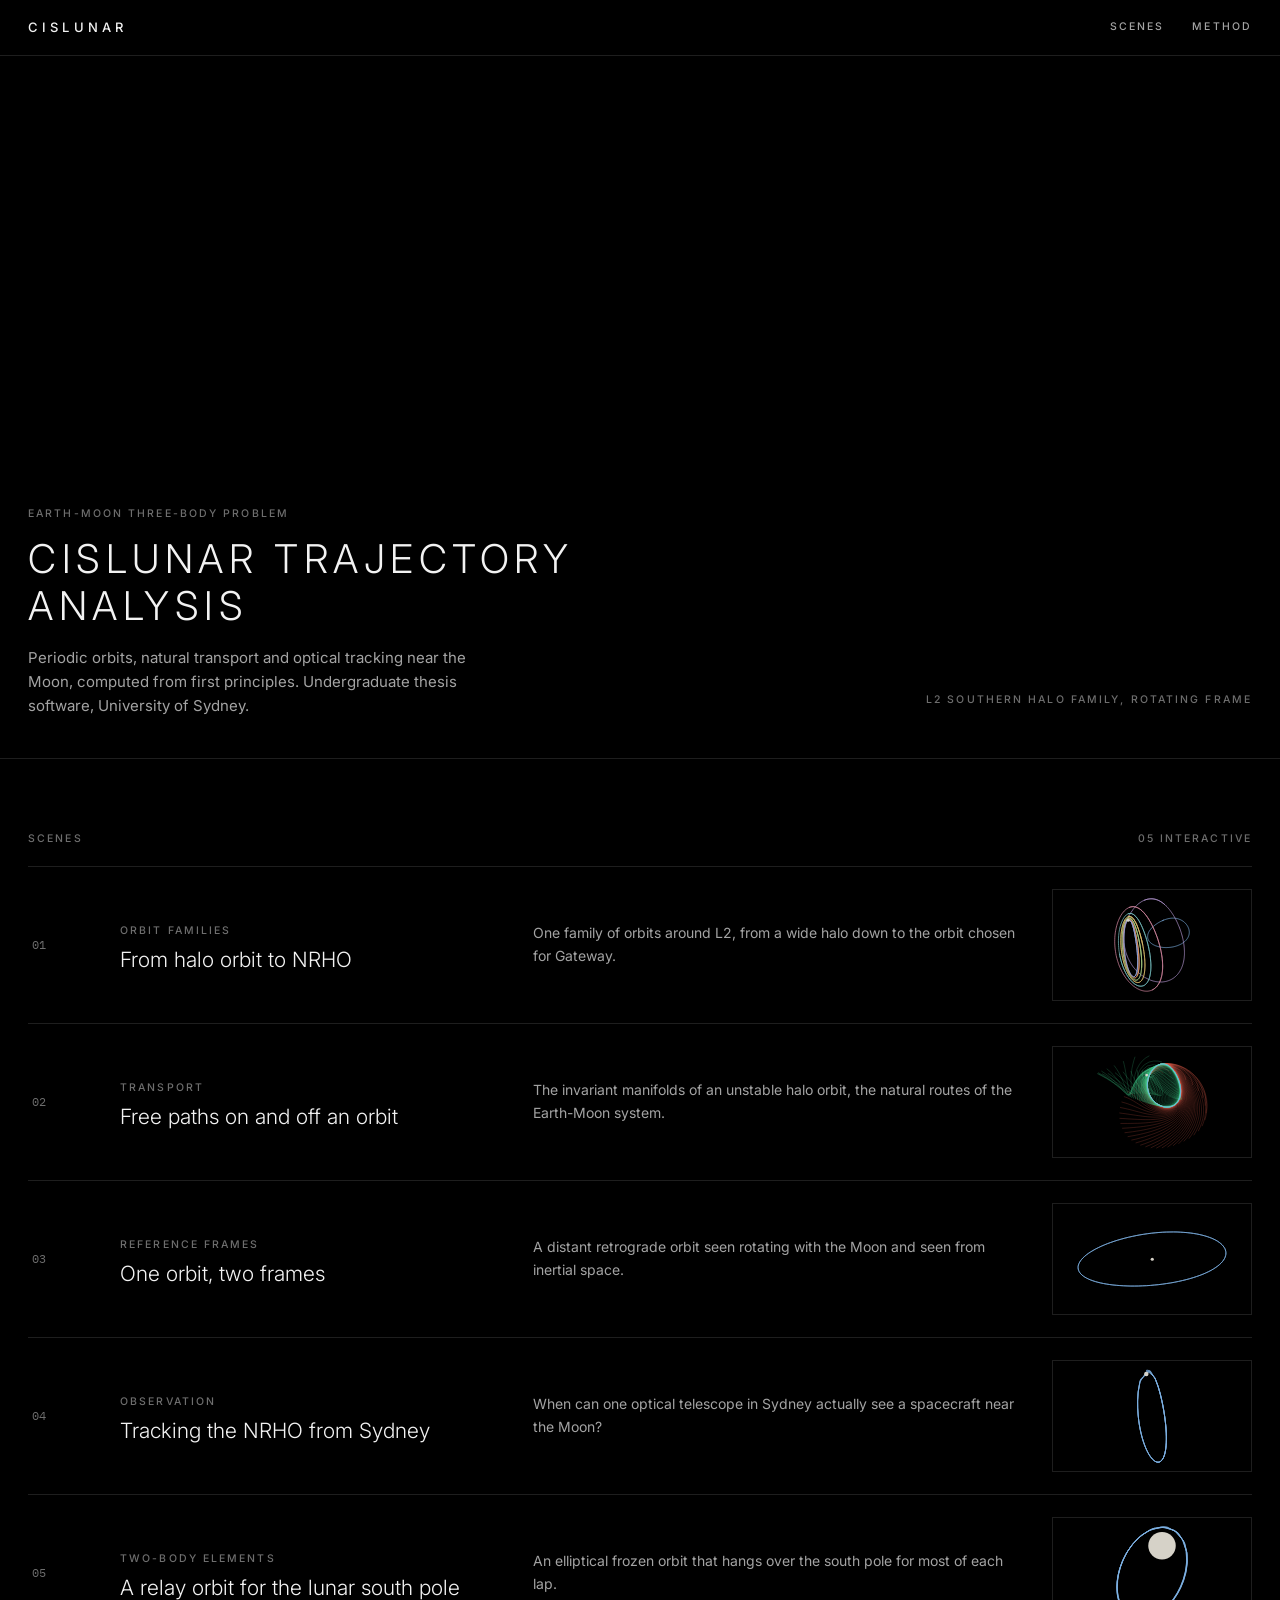
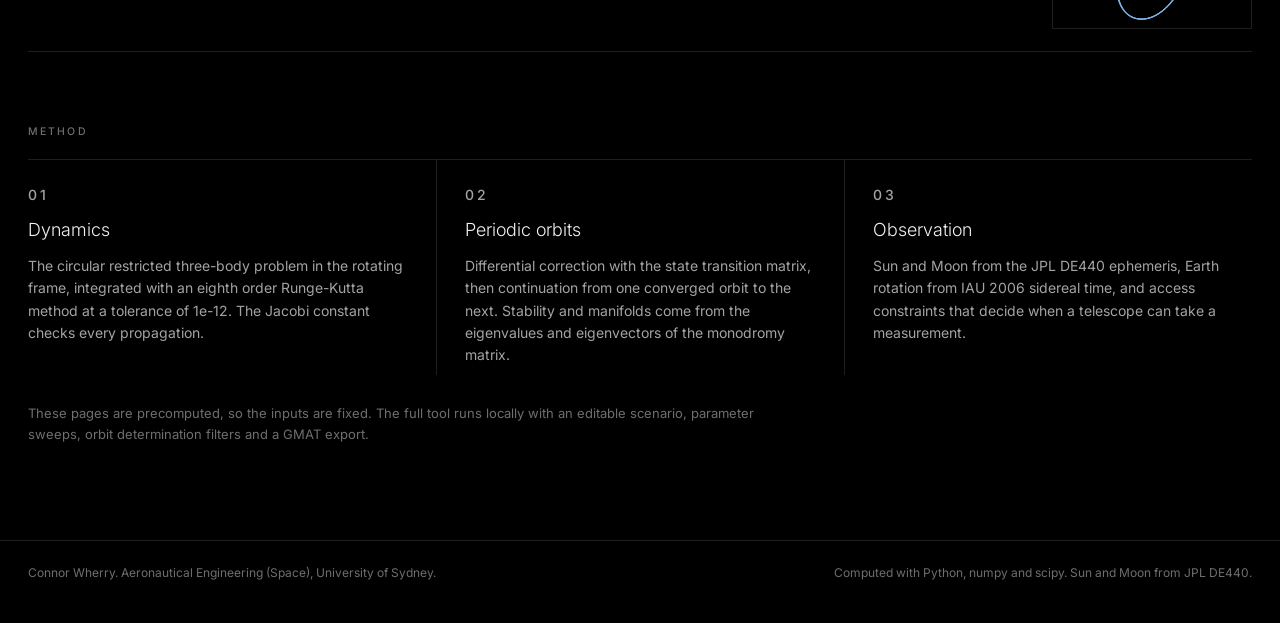
==== site/index.html @ d53a8db5 "Professional restyle of the interface and the showcase Compared with HEO, Rocket Lab and LeoLabs: tr" ====
<!DOCTYPE html>
<html lang="en">
<head>
<meta charset="utf-8">
<meta name="viewport" content="width=device-width, initial-scale=1">
<title>Cislunar | Earth-Moon trajectory analysis</title>
<meta name="description" content="Interactive scenes of halo orbits, NRHOs, manifolds and distant retrograde orbits in the Earth-Moon three-body problem.">
<link rel="stylesheet" href="assets/showcase.css">

</head>
<body>

<header class="topbar">
  <a class="brand" href="index.html">Cislunar</a>
  <nav class="nav"><a href="index.html#scenes">Scenes</a><a href="index.html#method">Method</a></nav>
</header>
<main>
  <section class="hero">
    <div id="view-3d" class="holder"><div class="plot"></div></div>
    <div class="hero-text">
      <p class="label">Earth-Moon three-body problem</p>
      <h1>Cislunar trajectory analysis</h1>
      <p>Periodic orbits, natural transport and optical tracking near the Moon, computed from first principles.
      Undergraduate thesis software, University of Sydney.</p>
    </div>
    <div class="hero-clock"><span class="label">L2 southern halo family, rotating frame</span>
      <span id="time-readout" class="readout"></span></div>
  </section>
  <section class="section" id="scenes">
    <div class="section-head"><p class="label">Scenes</p><p class="label">05 interactive</p></div>
    <div class="scene-list">
    <a class="scene-row" href="halo-to-nrho.html">
      <span class="scene-number">01</span>
      <span><span class="label">Orbit families</span>
        <span class="scene-title" style="display:block">From halo orbit to NRHO</span></span>
      <p class="scene-tagline">One family of orbits around L2, from a wide halo down to the orbit chosen for Gateway.</p>
      <span class="thumb"><svg viewBox="0 0 320 200" xmlns="http://www.w3.org/2000/svg" aria-hidden="true"><polyline points="178.6,55.9 179.7,55.4 180.7,54.9 181.8,54.5 182.8,54.1 183.9,53.8 184.9,53.4 186.0,53.1 187.0,52.8 188.1,52.5 189.1,52.3 190.1,52.0 191.1,51.8 192.1,51.7 193.1,51.5 194.1,51.4 195.1,51.3 196.0,51.2 197.0,51.2 197.9,51.1 198.8,51.1 199.8,51.2 200.7,51.2 201.6,51.3 202.4,51.4 203.3,51.5 204.2,51.7 205.0,51.8 205.9,52.0 206.7,52.2 207.5,52.4 208.3,52.7 209.1,53.0 209.9,53.3 210.6,53.6 211.4,53.9 212.1,54.2 212.9,54.6 213.6,55.0 214.3,55.4 215.0,55.8 215.6,56.2 216.3,56.7 216.9,57.1 217.6,57.6 218.2,58.1 218.8,58.6 219.3,59.1 219.9,59.7 220.5,60.2 221.0,60.8 221.5,61.3 222.0,61.9 222.5,62.5 222.9,63.1 223.4,63.7 223.8,64.3 224.2,65.0 224.6,65.6 225.0,66.3 225.3,66.9 225.6,67.6 225.9,68.2 226.2,68.9 226.5,69.6 226.7,70.3 226.9,71.0 227.1,71.6 227.3,72.3 227.4,73.0 227.5,73.7 227.6,74.4 227.7,75.2 227.8,75.9 227.8,76.6 227.8,77.3 227.7,78.0 227.7,78.7 227.6,79.4 227.5,80.1 227.4,80.8 227.2,81.5 227.0,82.2 226.8,82.9 226.6,83.6 226.3,84.3 226.0,85.0 225.7,85.7 225.4,86.3 225.0,87.0 224.6,87.7 224.2,88.3 223.8,89.0 223.3,89.6 222.8,90.2 222.3,90.9 221.7,91.5 221.2,92.1 220.6,92.7 220.0,93.3 219.3,93.8 218.6,94.4 218.0,94.9 217.2,95.5 216.5,96.0 215.7,96.5 215.0,97.0 214.2,97.5 213.4,98.0 212.5,98.4 211.7,98.9 210.8,99.3 209.9,99.7 209.0,100.1 208.0,100.5 207.1,100.9 206.1,101.3 205.1,101.6 204.2,101.9 203.2,102.2 202.1,102.5 201.1,102.8 200.1,103.0 199.0,103.3 198.0,103.5 196.9,103.7 195.8,103.9 194.7,104.0 193.7,104.2 192.6,104.3 191.5,104.4 190.4,104.5 189.3,104.6 188.2,104.6 187.1,104.7 186.0,104.7 184.9,104.7 183.8,104.6 182.7,104.6 181.6,104.5 180.5,104.5 179.5,104.4 178.4,104.2 177.3,104.1 176.3,103.9 175.3,103.8 174.2,103.6 173.2,103.4 172.2,103.1 171.2,102.9 170.3,102.6 169.3,102.3 168.4,102.0 167.4,101.7 166.5,101.4 165.7,101.0 164.8,100.6 164.0,100.2 163.1,99.8 162.3,99.4 161.6,99.0 160.8,98.5 160.1,98.0 159.4,97.5 158.7,97.0 158.1,96.5 157.5,96.0 156.9,95.4 156.4,94.9 155.8,94.3 155.3,93.7 154.9,93.1 154.5,92.5 154.1,91.9 153.7,91.2 153.4,90.6 153.1,89.9 152.8,89.2 152.6,88.6 152.4,87.9 152.3,87.2 152.2,86.5 152.1,85.7 152.1,85.0 152.1,84.3 152.1,83.5 152.2,82.8 152.3,82.0 152.4,81.3 152.6,80.5 152.8,79.7 153.1,79.0 153.4,78.2 153.7,77.4 154.1,76.6 154.5,75.8 154.9,75.1 155.4,74.3 155.9,73.5 156.5,72.7 157.1,71.9 157.7,71.2 158.3,70.4 159.0,69.6 159.7,68.8 160.5,68.1 161.2,67.3 162.0,66.6 162.9,65.9 163.7,65.1 164.6,64.4 165.5,63.7 166.4,63.0 167.3,62.3 168.3,61.7 169.3,61.0 170.2,60.4 171.3,59.7 172.3,59.1 173.3,58.6 174.3,58.0 175.4,57.4 176.4,56.9 177.5,56.4 178.5,55.9 179.6,55.4 180.6,55.0 181.7,54.6" fill="none" stroke="#7fb2e5" stroke-width="1.4" stroke-linejoin="round" opacity="0.9"/><polyline points="145.2,19.0 147.3,18.1 149.5,17.4 151.6,16.8 153.7,16.4 155.9,16.1 158.0,16.0 160.0,16.0 162.1,16.2 164.1,16.5 166.1,16.9 168.1,17.5 170.0,18.2 171.9,19.0 173.8,19.9 175.6,20.9 177.4,22.1 179.1,23.3 180.8,24.6 182.4,25.9 184.1,27.4 185.6,28.9 187.2,30.4 188.7,32.1 190.1,33.7 191.6,35.5 192.9,37.2 194.3,39.1 195.6,40.9 196.9,42.8 198.1,44.7 199.3,46.6 200.5,48.6 201.6,50.6 202.7,52.6 203.8,54.6 204.8,56.7 205.8,58.7 206.7,60.8 207.6,62.9 208.5,65.0 209.4,67.0 210.2,69.1 211.0,71.2 211.7,73.3 212.4,75.4 213.1,77.5 213.7,79.6 214.3,81.7 214.9,83.7 215.4,85.8 215.9,87.9 216.4,89.9 216.8,91.9 217.2,94.0 217.5,96.0 217.8,98.0 218.1,100.0 218.3,101.9 218.5,103.9 218.7,105.8 218.8,107.7 218.9,109.6 219.0,111.5 219.0,113.4 219.0,115.2 219.0,117.0 218.9,118.8 218.7,120.6 218.6,122.4 218.4,124.1 218.2,125.8 217.9,127.4 217.6,129.1 217.3,130.7 216.9,132.3 216.5,133.9 216.1,135.4 215.6,136.9 215.1,138.4 214.5,139.8 214.0,141.2 213.4,142.6 212.7,143.9 212.0,145.3 211.3,146.5 210.6,147.8 209.8,149.0 209.0,150.2 208.2,151.3 207.4,152.4 206.5,153.5 205.5,154.5 204.6,155.5 203.6,156.5 202.6,157.4 201.6,158.3 200.5,159.1 199.5,159.9 198.3,160.7 197.2,161.4 196.1,162.1 194.9,162.7 193.7,163.3 192.4,163.9 191.2,164.4 189.9,164.9 188.6,165.3 187.3,165.7 186.0,166.1 184.7,166.4 183.3,166.6 181.9,166.9 180.5,167.0 179.1,167.2 177.7,167.3 176.3,167.3 174.9,167.3 173.4,167.3 171.9,167.2 170.5,167.0 169.0,166.9 167.5,166.6 166.0,166.4 164.5,166.0 163.0,165.7 161.5,165.3 160.0,164.8 158.5,164.3 157.0,163.8 155.5,163.2 154.0,162.5 152.5,161.8 151.0,161.1 149.5,160.3 148.0,159.5 146.5,158.6 145.0,157.7 143.6,156.7 142.1,155.7 140.7,154.7 139.3,153.6 137.9,152.4 136.5,151.2 135.1,150.0 133.8,148.7 132.4,147.4 131.1,146.0 129.8,144.6 128.6,143.1 127.3,141.6 126.1,140.1 124.9,138.5 123.8,136.8 122.7,135.1 121.6,133.4 120.5,131.6 119.5,129.8 118.5,128.0 117.6,126.1 116.6,124.2 115.8,122.2 115.0,120.2 114.2,118.1 113.4,116.0 112.8,113.9 112.1,111.7 111.5,109.5 111.0,107.3 110.5,105.0 110.1,102.7 109.7,100.4 109.4,98.0 109.2,95.6 109.0,93.2 108.8,90.8 108.8,88.3 108.8,85.8 108.9,83.3 109.0,80.8 109.2,78.2 109.5,75.7 109.9,73.1 110.4,70.5 110.9,67.9 111.5,65.3 112.2,62.7 112.9,60.2 113.8,57.6 114.7,55.0 115.8,52.5 116.9,50.0 118.1,47.5 119.3,45.1 120.7,42.7 122.1,40.3 123.7,38.1 125.2,35.8 126.9,33.7 128.7,31.7 130.5,29.7 132.3,27.9 134.3,26.1 136.2,24.5 138.3,23.0 140.3,21.6 142.4,20.4 144.5,19.3 146.7,18.4 148.8,17.6 150.9,17.0 153.1,16.5 155.2,16.2 157.3,16.0 159.4,16.0 161.5,16.1 163.5,16.4 165.5,16.8 167.5,17.3 169.4,18.0 171.3,18.7 173.2,19.6 175.0,20.6 176.8,21.7 178.6,22.9 180.3,24.1 181.9,25.5 183.6,26.9" fill="none" stroke="#b79ad6" stroke-width="1.4" stroke-linejoin="round" opacity="0.9"/><polyline points="118.0,31.9 122.0,30.6 126.0,30.2 129.8,30.8 133.4,32.0 136.8,33.9 139.9,36.1 142.7,38.6 145.3,41.4 147.8,44.3 150.1,47.2 152.2,50.3 154.2,53.4 156.1,56.6 157.9,59.7 159.5,62.8 161.1,66.0 162.6,69.1 164.0,72.2 165.3,75.3 166.5,78.4 167.7,81.4 168.8,84.4 169.9,87.3 170.9,90.3 171.8,93.2 172.6,96.0 173.4,98.8 174.2,101.6 174.9,104.4 175.5,107.1 176.1,109.7 176.6,112.4 177.1,114.9 177.5,117.5 177.9,120.0 178.3,122.4 178.6,124.8 178.8,127.2 179.0,129.5 179.2,131.8 179.3,134.0 179.3,136.2 179.4,138.4 179.3,140.5 179.3,142.5 179.2,144.6 179.0,146.5 178.9,148.4 178.6,150.3 178.4,152.1 178.1,153.9 177.7,155.6 177.4,157.3 176.9,158.9 176.5,160.5 176.0,162.1 175.5,163.6 174.9,165.0 174.3,166.4 173.7,167.7 173.1,169.0 172.4,170.2 171.6,171.4 170.9,172.6 170.1,173.6 169.3,174.7 168.5,175.7 167.6,176.6 166.7,177.5 165.8,178.3 164.8,179.0 163.8,179.8 162.8,180.4 161.8,181.0 160.7,181.6 159.7,182.1 158.6,182.5 157.4,182.9 156.3,183.2 155.1,183.5 153.9,183.7 152.7,183.9 151.5,184.0 150.3,184.0 149.0,184.0 147.8,183.9 146.5,183.8 145.2,183.6 143.9,183.3 142.5,183.0 141.2,182.6 139.9,182.2 138.5,181.7 137.2,181.2 135.8,180.5 134.4,179.9 133.0,179.1 131.7,178.3 130.3,177.4 128.9,176.5 127.5,175.5 126.1,174.5 124.7,173.3 123.4,172.1 122.0,170.9 120.6,169.5 119.3,168.1 117.9,166.7 116.6,165.1 115.2,163.5 113.9,161.9 112.6,160.1 111.3,158.3 110.1,156.4 108.8,154.4 107.6,152.4 106.4,150.3 105.2,148.1 104.1,145.8 103.0,143.5 101.9,141.1 100.8,138.5 99.8,136.0 98.9,133.3 98.0,130.5 97.1,127.7 96.3,124.8 95.5,121.8 94.8,118.7 94.2,115.5 93.7,112.2 93.2,108.8 92.8,105.3 92.5,101.7 92.3,98.0 92.2,94.2 92.3,90.3 92.4,86.3 92.7,82.2 93.2,77.9 93.9,73.6 94.8,69.2 95.9,64.7 97.3,60.1 99.0,55.5 101.0,50.9 103.4,46.4 106.2,42.1 109.5,38.2 113.1,34.9 117.0,32.4 121.0,30.8 125.0,30.2 128.9,30.6 132.6,31.7 136.0,33.4 139.1,35.5 142.0,38.0 144.7,40.7 147.2,43.5 149.5,46.5 151.7,49.5 153.7,52.6 155.6,55.8 157.4,58.9 159.1,62.1 160.7,65.2 162.2,68.3 163.6,71.5 165.0,74.5 166.2,77.6 167.4,80.6 168.6,83.6 169.6,86.6 170.6,89.6 171.5,92.5 172.4,95.3 173.2,98.2 174.0,100.9 174.7,103.7 175.4,106.4 175.9,109.1 176.5,111.7 177.0,114.3 177.4,116.9 177.8,119.4 178.2,121.8 178.5,124.2 178.7,126.6 179.0,129.0 179.1,131.3 179.2,133.5 179.3,135.7 179.4,137.9 179.4,140.0 179.3,142.0 179.2,144.1 179.1,146.0 178.9,148.0 178.7,149.8 178.4,151.7 178.1,153.5 177.8,155.2 177.5,156.9 177.0,158.5 176.6,160.1 176.1,161.7 175.6,163.2 175.1,164.6 174.5,166.0 173.9,167.4 173.2,168.7 172.5,169.9 171.8,171.1 171.1,172.3 170.3,173.4 169.5,174.4 168.7,175.4 167.8,176.4 166.9,177.2 166.0,178.1 165.0,178.9 164.1,179.6 163.1,180.3 162.0,180.9 161.0,181.4 159.9,181.9" fill="none" stroke="#de8fa8" stroke-width="1.4" stroke-linejoin="round" opacity="0.9"/><polyline points="116.2,43.2 121.9,42.5 126.7,44.7 130.6,48.2 133.7,52.1 136.4,56.1 138.6,60.2 140.6,64.2 142.4,68.2 144.0,72.0 145.5,75.8 146.8,79.4 148.0,83.0 149.1,86.5 150.1,89.9 151.1,93.2 152.0,96.4 152.7,99.6 153.5,102.7 154.1,105.7 154.7,108.6 155.3,111.4 155.8,114.2 156.2,116.9 156.6,119.6 156.9,122.2 157.2,124.7 157.4,127.1 157.6,129.5 157.8,131.8 157.9,134.1 158.0,136.3 158.0,138.4 158.0,140.5 157.9,142.5 157.8,144.4 157.7,146.3 157.5,148.1 157.3,149.9 157.1,151.6 156.8,153.3 156.5,154.9 156.2,156.4 155.8,157.9 155.4,159.3 155.0,160.6 154.5,161.9 154.0,163.1 153.5,164.3 153.0,165.4 152.4,166.5 151.8,167.4 151.2,168.4 150.5,169.2 149.8,170.1 149.1,170.8 148.4,171.5 147.7,172.1 146.9,172.7 146.1,173.2 145.3,173.6 144.5,174.0 143.6,174.3 142.7,174.5 141.8,174.7 140.9,174.8 140.0,174.9 139.1,174.9 138.1,174.8 137.2,174.7 136.2,174.5 135.2,174.2 134.2,173.9 133.1,173.5 132.1,173.0 131.1,172.5 130.0,171.8 129.0,171.2 127.9,170.4 126.8,169.6 125.8,168.7 124.7,167.7 123.6,166.7 122.5,165.6 121.5,164.4 120.4,163.1 119.3,161.8 118.2,160.3 117.1,158.8 116.1,157.2 115.0,155.6 114.0,153.8 112.9,152.0 111.9,150.0 110.9,148.0 109.9,145.9 108.9,143.7 108.0,141.4 107.0,139.0 106.1,136.5 105.3,133.9 104.4,131.2 103.6,128.3 102.9,125.4 102.1,122.3 101.5,119.1 100.9,115.7 100.3,112.2 99.8,108.6 99.5,104.8 99.2,100.8 99.0,96.6 99.0,92.2 99.1,87.6 99.4,82.7 100.0,77.5 100.9,72.0 102.2,66.1 104.1,59.9 106.9,53.5 110.9,47.4 116.4,43.1 122.1,42.6 126.9,44.8 130.7,48.3 133.8,52.2 136.5,56.3 138.7,60.4 140.7,64.4 142.5,68.3 144.1,72.2 145.5,75.9 146.8,79.6 148.1,83.1 149.2,86.6 150.2,90.0 151.1,93.3 152.0,96.6 152.8,99.7 153.5,102.8 154.2,105.8 154.7,108.7 155.3,111.5 155.8,114.3 156.2,117.0 156.6,119.7 156.9,122.2 157.2,124.8 157.4,127.2 157.6,129.6 157.8,131.9 157.9,134.2 158.0,136.4 158.0,138.5 158.0,140.6 157.9,142.6 157.8,144.5 157.7,146.4 157.5,148.2 157.3,150.0 157.1,151.7 156.8,153.3 156.5,154.9 156.2,156.4 155.8,157.9 155.4,159.3 155.0,160.7 154.5,162.0 154.0,163.2 153.5,164.3 153.0,165.5 152.4,166.5 151.8,167.5 151.2,168.4 150.5,169.3 149.8,170.1 149.1,170.8 148.4,171.5 147.6,172.1 146.9,172.7 146.1,173.2 145.3,173.6 144.4,174.0 143.6,174.3 142.7,174.5 141.8,174.7 140.9,174.9 140.0,174.9 139.0,174.9 138.1,174.8 137.1,174.7 136.1,174.5 135.1,174.2 134.1,173.9 133.1,173.5 132.1,173.0 131.0,172.4 130.0,171.8 128.9,171.1 127.9,170.4 126.8,169.6 125.7,168.7 124.7,167.7 123.6,166.6 122.5,165.5 121.4,164.3 120.3,163.1 119.3,161.7 118.2,160.3 117.1,158.8 116.0,157.2 115.0,155.5 113.9,153.7 112.9,151.9 111.9,150.0 110.9,148.0 109.9,145.8 108.9,143.6 107.9,141.3 107.0,138.9 106.1,136.4 105.2,133.8 104.4,131.1 103.6,128.2 102.8,125.3 102.1,122.2 101.4,119.0 100.8,115.6" fill="none" stroke="#7cc7c9" stroke-width="1.4" stroke-linejoin="round" opacity="0.9"/><polyline points="116.2,47.9 122.9,49.0 127.2,53.7 130.2,58.7 132.5,63.6 134.3,68.3 135.9,72.7 137.3,77.0 138.5,81.0 139.6,84.9 140.6,88.7 141.5,92.3 142.3,95.8 143.0,99.2 143.6,102.4 144.2,105.5 144.7,108.6 145.2,111.5 145.6,114.4 145.9,117.1 146.2,119.8 146.5,122.4 146.7,124.9 146.9,127.3 147.0,129.7 147.1,132.0 147.2,134.2 147.2,136.3 147.2,138.3 147.1,140.3 147.1,142.2 146.9,144.0 146.8,145.8 146.6,147.5 146.4,149.1 146.2,150.7 145.9,152.2 145.6,153.6 145.3,155.0 144.9,156.3 144.6,157.5 144.2,158.7 143.7,159.8 143.3,160.8 142.8,161.7 142.3,162.6 141.8,163.5 141.3,164.2 140.7,164.9 140.1,165.6 139.5,166.1 138.9,166.6 138.3,167.1 137.6,167.4 136.9,167.7 136.2,168.0 135.5,168.1 134.8,168.2 134.1,168.3 133.3,168.2 132.6,168.1 131.8,167.9 131.0,167.7 130.2,167.4 129.4,167.0 128.6,166.5 127.7,166.0 126.9,165.4 126.1,164.7 125.2,163.9 124.4,163.1 123.5,162.2 122.6,161.2 121.8,160.1 120.9,159.0 120.0,157.7 119.1,156.4 118.3,155.0 117.4,153.5 116.5,152.0 115.7,150.3 114.8,148.5 114.0,146.7 113.1,144.7 112.3,142.7 111.5,140.5 110.7,138.3 109.9,135.9 109.1,133.4 108.4,130.9 107.7,128.1 107.0,125.3 106.3,122.3 105.7,119.1 105.2,115.8 104.7,112.4 104.2,108.7 103.8,104.9 103.5,100.8 103.3,96.5 103.3,91.8 103.4,86.9 103.7,81.5 104.3,75.7 105.4,69.3 107.2,62.0 110.6,53.9 117.0,47.6 123.5,49.5 127.6,54.3 130.4,59.3 132.7,64.1 134.5,68.8 136.1,73.2 137.5,77.4 138.7,81.5 139.7,85.4 140.7,89.1 141.6,92.7 142.3,96.2 143.1,99.5 143.7,102.8 144.3,105.9 144.8,108.9 145.2,111.8 145.6,114.7 146.0,117.4 146.3,120.1 146.5,122.7 146.7,125.2 146.9,127.6 147.0,129.9 147.1,132.2 147.2,134.4 147.2,136.5 147.2,138.5 147.1,140.5 147.0,142.4 146.9,144.2 146.8,146.0 146.6,147.7 146.4,149.3 146.1,150.9 145.9,152.3 145.6,153.8 145.2,155.1 144.9,156.4 144.5,157.6 144.1,158.8 143.7,159.9 143.2,160.9 142.8,161.8 142.3,162.7 141.7,163.6 141.2,164.3 140.6,165.0 140.1,165.6 139.4,166.2 138.8,166.7 138.2,167.1 137.5,167.5 136.9,167.8 136.2,168.0 135.5,168.2 134.7,168.2 134.0,168.3 133.2,168.2 132.5,168.1 131.7,167.9 130.9,167.7 130.1,167.3 129.3,166.9 128.5,166.5 127.7,165.9 126.8,165.3 126.0,164.6 125.1,163.8 124.3,163.0 123.4,162.1 122.5,161.1 121.7,160.0 120.8,158.8 119.9,157.6 119.0,156.3 118.2,154.9 117.3,153.4 116.4,151.8 115.6,150.1 114.7,148.3 113.9,146.5 113.0,144.5 112.2,142.5 111.4,140.3 110.6,138.0 109.8,135.7 109.1,133.2 108.3,130.6 107.6,127.8 106.9,125.0 106.3,121.9 105.7,118.8 105.1,115.5 104.6,112.0 104.2,108.3 103.8,104.4 103.5,100.3 103.3,96.0 103.3,91.3 103.4,86.3 103.7,80.9 104.4,75.1 105.5,68.5 107.5,61.2 111.1,53.0 117.9,47.4 124.0,49.9 127.9,54.8 130.7,59.8 132.9,64.7 134.7,69.3 136.2,73.7 137.6,77.9 138.8,81.9 139.8,85.8 140.8,89.5 141.7,93.1 142.4,96.5 143.1,99.9" fill="none" stroke="#e3c16f" stroke-width="1.4" stroke-linejoin="round" opacity="0.9"/><polyline points="116.3,50.1 123.2,53.1 126.7,59.0 129.0,64.5 130.8,69.6 132.3,74.4 133.5,78.9 134.6,83.2 135.5,87.2 136.3,91.0 137.1,94.7 137.7,98.2 138.3,101.6 138.8,104.8 139.3,107.9 139.7,111.0 140.0,113.8 140.3,116.6 140.6,119.3 140.8,121.9 141.0,124.4 141.1,126.8 141.2,129.1 141.3,131.4 141.3,133.5 141.3,135.6 141.2,137.6 141.2,139.5 141.1,141.3 141.0,143.1 140.8,144.8 140.6,146.4 140.4,147.9 140.2,149.4 139.9,150.8 139.7,152.1 139.4,153.4 139.0,154.5 138.7,155.7 138.3,156.7 137.9,157.7 137.5,158.6 137.1,159.4 136.6,160.2 136.2,160.9 135.7,161.5 135.2,162.0 134.6,162.5 134.1,162.9 133.6,163.3 133.0,163.5 132.4,163.8 131.8,163.9 131.2,163.9 130.6,163.9 129.9,163.9 129.3,163.7 128.6,163.5 128.0,163.2 127.3,162.8 126.6,162.4 125.9,161.8 125.2,161.2 124.5,160.6 123.7,159.8 123.0,159.0 122.3,158.1 121.6,157.1 120.8,156.0 120.1,154.8 119.3,153.6 118.6,152.3 117.8,150.9 117.1,149.3 116.4,147.7 115.6,146.0 114.9,144.3 114.2,142.4 113.5,140.4 112.8,138.3 112.1,136.0 111.4,133.7 110.7,131.3 110.1,128.7 109.5,126.0 108.9,123.1 108.3,120.1 107.8,117.0 107.3,113.6 106.8,110.1 106.4,106.4 106.1,102.4 105.9,98.2 105.7,93.6 105.7,88.7 105.9,83.4 106.4,77.5 107.2,70.8 108.9,63.0 112.7,53.6 120.8,50.7 125.4,56.4 128.1,62.1 130.1,67.4 131.7,72.3 133.0,76.9 134.1,81.3 135.1,85.4 136.0,89.3 136.8,93.1 137.4,96.7 138.0,100.1 138.6,103.4 139.1,106.6 139.5,109.6 139.9,112.6 140.2,115.4 140.5,118.1 140.7,120.8 140.9,123.3 141.0,125.7 141.2,128.1 141.2,130.4 141.3,132.6 141.3,134.7 141.3,136.7 141.2,138.6 141.1,140.5 141.0,142.3 140.9,144.0 140.7,145.7 140.5,147.2 140.3,148.7 140.1,150.2 139.8,151.5 139.5,152.8 139.2,154.0 138.8,155.2 138.5,156.2 138.1,157.2 137.7,158.2 137.3,159.0 136.8,159.8 136.4,160.6 135.9,161.2 135.4,161.8 134.9,162.3 134.4,162.8 133.8,163.1 133.2,163.4 132.7,163.7 132.1,163.8 131.5,163.9 130.8,164.0 130.2,163.9 129.6,163.8 128.9,163.6 128.3,163.3 127.6,163.0 126.9,162.6 126.2,162.1 125.5,161.5 124.8,160.9 124.1,160.2 123.3,159.4 122.6,158.5 121.9,157.5 121.1,156.5 120.4,155.4 119.7,154.2 118.9,152.9 118.2,151.5 117.4,150.0 116.7,148.5 116.0,146.8 115.2,145.1 114.5,143.2 113.8,141.3 113.1,139.2 112.4,137.1 111.7,134.8 111.0,132.4 110.4,129.9 109.7,127.2 109.1,124.4 108.5,121.5 108.0,118.4 107.5,115.1 107.0,111.7 106.6,108.1 106.2,104.2 106.0,100.1 105.8,95.7 105.7,91.0 105.8,85.9 106.1,80.2 106.8,73.9 108.0,66.7 110.5,58.0 117.2,49.8 123.7,53.7 127.0,59.6 129.3,65.1 131.0,70.2 132.4,74.9 133.6,79.4 134.7,83.6 135.6,87.6 136.4,91.4 137.1,95.1 137.8,98.6 138.4,101.9 138.9,105.2 139.3,108.3 139.7,111.3 140.0,114.1 140.3,116.9 140.6,119.6 140.8,122.2 141.0,124.7 141.1,127.1 141.2,129.4 141.3,131.6 141.3,133.7 141.3,135.8 141.2,137.8 141.2,139.7 141.1,141.5" fill="none" stroke="#a9cf85" stroke-width="1.4" stroke-linejoin="round" opacity="0.9"/><polyline points="116.4,51.6 123.0,56.6 125.8,63.1 127.6,68.9 129.0,74.1 130.1,78.9 131.1,83.4 131.9,87.6 132.6,91.5 133.2,95.3 133.8,98.9 134.3,102.3 134.7,105.5 135.0,108.7 135.4,111.6 135.6,114.5 135.9,117.3 136.0,119.9 136.2,122.4 136.3,124.9 136.4,127.2 136.4,129.4 136.5,131.6 136.5,133.6 136.4,135.6 136.4,137.5 136.3,139.3 136.2,141.0 136.0,142.7 135.9,144.3 135.7,145.8 135.5,147.2 135.2,148.5 135.0,149.8 134.7,150.9 134.4,152.1 134.1,153.1 133.8,154.0 133.4,154.9 133.1,155.8 132.7,156.5 132.3,157.2 131.9,157.8 131.5,158.3 131.0,158.7 130.6,159.1 130.1,159.4 129.6,159.7 129.1,159.8 128.6,159.9 128.1,159.9 127.5,159.8 127.0,159.7 126.5,159.5 125.9,159.2 125.3,158.8 124.7,158.4 124.2,157.9 123.6,157.3 123.0,156.6 122.4,155.9 121.8,155.0 121.1,154.1 120.5,153.1 119.9,152.0 119.3,150.8 118.6,149.5 118.0,148.2 117.4,146.7 116.8,145.2 116.1,143.6 115.5,141.8 114.9,140.0 114.3,138.0 113.7,136.0 113.1,133.8 112.5,131.5 111.9,129.1 111.4,126.5 110.8,123.8 110.3,121.0 109.8,118.0 109.4,114.8 109.0,111.4 108.6,107.9 108.2,104.0 108.0,100.0 107.8,95.6 107.7,90.9 107.8,85.7 108.0,80.0 108.6,73.4 109.9,65.6 113.1,55.3 121.5,54.1 124.9,60.8 127.0,66.9 128.5,72.3 129.7,77.2 130.8,81.8 131.6,86.1 132.4,90.1 133.0,94.0 133.6,97.6 134.1,101.1 134.5,104.4 134.9,107.5 135.2,110.6 135.5,113.5 135.8,116.3 136.0,118.9 136.1,121.5 136.3,124.0 136.4,126.4 136.4,128.6 136.5,130.8 136.5,132.9 136.4,134.9 136.4,136.8 136.3,138.7 136.2,140.4 136.1,142.1 135.9,143.7 135.7,145.2 135.5,146.7 135.3,148.0 135.1,149.3 134.8,150.5 134.5,151.7 134.2,152.7 133.9,153.7 133.6,154.6 133.2,155.5 132.8,156.2 132.4,156.9 132.0,157.6 131.6,158.1 131.2,158.6 130.7,159.0 130.3,159.3 129.8,159.6 129.3,159.8 128.8,159.9 128.3,159.9 127.7,159.9 127.2,159.8 126.7,159.6 126.1,159.3 125.5,159.0 125.0,158.6 124.4,158.1 123.8,157.5 123.2,156.9 122.6,156.1 122.0,155.3 121.4,154.4 120.7,153.5 120.1,152.4 119.5,151.3 118.9,150.0 118.2,148.7 117.6,147.3 117.0,145.8 116.4,144.2 115.7,142.5 115.1,140.7 114.5,138.7 113.9,136.7 113.3,134.6 112.7,132.3 112.1,130.0 111.6,127.5 111.0,124.8 110.5,122.0 110.0,119.1 109.5,116.0 109.1,112.7 108.7,109.2 108.4,105.5 108.1,101.5 107.8,97.2 107.7,92.7 107.7,87.7 107.9,82.1 108.4,75.9 109.3,68.6 111.4,59.4 119.1,51.8 123.9,58.5 126.3,64.8 128.0,70.4 129.3,75.5 130.4,80.2 131.3,84.6 132.1,88.7 132.8,92.6 133.4,96.3 133.9,99.8 134.4,103.2 134.8,106.4 135.1,109.5 135.4,112.4 135.7,115.3 135.9,118.0 136.1,120.6 136.2,123.1 136.3,125.5 136.4,127.8 136.5,130.0 136.5,132.2 136.5,134.2 136.4,136.1 136.3,138.0 136.2,139.8 136.1,141.5 136.0,143.1 135.8,144.7 135.6,146.1 135.4,147.5 135.2,148.8 134.9,150.1 134.6,151.2 134.3,152.3 134.0,153.4 133.7,154.3 133.3,155.2 133.0,156.0 132.6,156.7" fill="none" stroke="#e39a6b" stroke-width="1.4" stroke-linejoin="round" opacity="0.9"/><polyline points="116.4,52.3 122.7,58.4 125.1,65.2 126.7,71.0 127.9,76.3 128.8,81.1 129.6,85.5 130.3,89.6 130.9,93.6 131.5,97.3 131.9,100.8 132.3,104.1 132.6,107.3 132.9,110.3 133.2,113.2 133.4,116.0 133.6,118.7 133.7,121.2 133.8,123.7 133.9,126.0 133.9,128.3 133.9,130.4 133.9,132.5 133.9,134.4 133.8,136.3 133.7,138.1 133.6,139.8 133.5,141.4 133.3,143.0 133.2,144.4 133.0,145.8 132.8,147.1 132.5,148.3 132.3,149.5 132.0,150.5 131.7,151.5 131.4,152.4 131.1,153.3 130.8,154.0 130.4,154.7 130.0,155.3 129.7,155.9 129.3,156.3 128.9,156.7 128.4,157.0 128.0,157.3 127.6,157.4 127.1,157.5 126.6,157.5 126.2,157.5 125.7,157.3 125.2,157.1 124.7,156.8 124.2,156.4 123.7,156.0 123.1,155.4 122.6,154.8 122.1,154.1 121.5,153.4 121.0,152.5 120.4,151.6 119.9,150.5 119.3,149.4 118.7,148.2 118.2,146.9 117.6,145.5 117.0,144.0 116.5,142.5 115.9,140.8 115.4,139.0 114.8,137.1 114.3,135.1 113.7,133.0 113.2,130.7 112.7,128.3 112.2,125.8 111.7,123.2 111.2,120.4 110.8,117.4 110.3,114.3 109.9,111.0 109.6,107.4 109.3,103.7 109.0,99.6 108.8,95.2 108.8,90.5 108.8,85.3 109.0,79.5 109.6,72.7 110.9,64.5 115.5,52.9 122.5,57.9 124.9,64.7 126.6,70.6 127.8,75.9 128.8,80.7 129.6,85.2 130.3,89.3 130.9,93.3 131.4,97.0 131.9,100.5 132.3,103.9 132.6,107.0 132.9,110.1 133.2,113.0 133.4,115.8 133.6,118.5 133.7,121.1 133.8,123.5 133.9,125.9 133.9,128.1 133.9,130.3 133.9,132.3 133.9,134.3 133.8,136.2 133.8,138.0 133.6,139.7 133.5,141.3 133.4,142.8 133.2,144.3 133.0,145.7 132.8,147.0 132.5,148.2 132.3,149.4 132.0,150.4 131.7,151.4 131.4,152.4 131.1,153.2 130.8,154.0 130.4,154.7 130.1,155.3 129.7,155.8 129.3,156.3 128.9,156.7 128.5,157.0 128.0,157.2 127.6,157.4 127.1,157.5 126.7,157.5 126.2,157.5 125.7,157.3 125.2,157.1 124.7,156.8 124.2,156.5 123.7,156.0 123.2,155.5 122.6,154.9 122.1,154.2 121.6,153.4 121.0,152.6 120.5,151.6 119.9,150.6 119.3,149.5 118.8,148.3 118.2,147.0 117.7,145.6 117.1,144.2 116.5,142.6 116.0,140.9 115.4,139.1 114.9,137.2 114.3,135.2 113.8,133.1 113.2,130.9 112.7,128.5 112.2,126.0 111.7,123.4 111.2,120.6 110.8,117.7 110.4,114.5 110.0,111.2 109.6,107.7 109.3,104.0 109.0,99.9 108.8,95.6 108.8,90.9 108.8,85.7 109.0,79.9 109.6,73.3 110.7,65.2 114.7,53.9 122.2,57.3 124.8,64.2 126.5,70.2 127.7,75.5 128.7,80.3 129.5,84.8 130.2,89.0 130.8,93.0 131.4,96.7 131.8,100.2 132.2,103.6 132.6,106.8 132.9,109.9 133.2,112.8 133.4,115.6 133.5,118.3 133.7,120.9 133.8,123.3 133.9,125.7 133.9,127.9 133.9,130.1 133.9,132.2 133.9,134.1 133.8,136.0 133.8,137.8 133.7,139.5 133.5,141.2 133.4,142.7 133.2,144.2 133.0,145.6 132.8,146.9 132.6,148.1 132.3,149.3 132.0,150.4 131.8,151.4 131.5,152.3 131.1,153.1 130.8,153.9 130.5,154.6 130.1,155.2 129.7,155.8 129.3,156.2 128.9,156.6 128.5,157.0 128.1,157.2 127.6,157.4 127.2,157.5" fill="none" stroke="#93a3d9" stroke-width="1.4" stroke-linejoin="round" opacity="0.9"/><circle cx="116.5" cy="55.0" r="2.8" fill="#d6d2c8"/></svg></span>
    </a>
    <a class="scene-row" href="manifolds.html">
      <span class="scene-number">02</span>
      <span><span class="label">Transport</span>
        <span class="scene-title" style="display:block">Free paths on and off an orbit</span></span>
      <p class="scene-tagline">The invariant manifolds of an unstable halo orbit, the natural routes of the Earth-Moon system.</p>
      <span class="thumb"><svg viewBox="0 0 320 200" xmlns="http://www.w3.org/2000/svg" aria-hidden="true"><polyline points="171.8,32.6 176.3,31.2 180.7,30.9 184.9,31.6 188.8,33.2 192.4,35.7 195.7,38.7 198.8,42.2 201.5,46.0 203.9,50.1 206.1,54.4 207.9,58.8 209.4,63.2 210.6,67.6 211.5,71.9 212.0,76.2 212.2,80.3 212.1,84.2 211.6,88.0 210.8,91.5 209.6,94.8 208.2,97.8 206.4,100.5 204.3,102.9 202.0,104.9 199.4,106.6 196.6,108.0 193.5,108.9 190.4,109.5 187.1,109.7 183.7,109.5 180.2,108.8 176.8,107.8 173.3,106.3 170.0,104.5 166.8,102.2 163.7,99.6 160.9,96.5 158.3,93.1 156.1,89.4 154.2,85.3 152.7,81.0 151.7,76.4 151.2,71.6 151.3,66.7 152.0,61.6 153.3,56.6 155.2,51.6 157.7,46.9 160.9,42.5 164.6,38.6 168.8,35.4 173.3,32.8 178.1,31.1 183.1,30.3 188.1,30.2 193.1,30.9 198.1,32.3 203.1,34.4 207.9,36.9 212.7,40.0 217.3,43.5 221.8,47.4 226.2,51.6 230.3,56.1 234.3,61.0 238.0,66.1 241.4,71.5 244.5,77.1 247.2,83.0 249.6,89.1 251.4,95.4 252.8,101.9 253.7,108.7 253.9,115.6 253.5,122.8 252.4,130.1 250.4,137.6 247.7,145.3 244.1,153.1" fill="none" stroke="#e5604d" stroke-width="0.7" opacity="0.55"/><polyline points="177.5,31.0 181.9,31.0 186.0,32.0 189.8,33.8 193.4,36.4 196.6,39.6 199.6,43.2 202.2,47.2 204.6,51.3 206.6,55.6 208.3,60.0 209.8,64.4 210.9,68.8 211.6,73.1 212.1,77.3 212.2,81.4 211.9,85.3 211.4,89.0 210.5,92.4 209.2,95.6 207.7,98.5 205.8,101.2 203.7,103.5 201.2,105.4 198.6,107.0 195.7,108.2 192.6,109.1 189.4,109.6 186.1,109.6 182.7,109.3 179.2,108.5 175.7,107.3 172.3,105.7 169.0,103.7 165.8,101.4 162.8,98.6 160.1,95.4 157.6,91.9 155.5,88.0 153.7,83.9 152.4,79.4 151.6,74.7 151.3,69.8 151.5,64.8 152.4,59.7 153.9,54.7 156.1,49.7 158.8,45.1 162.2,40.8 166.1,37.1 170.5,34.1 175.1,32.0 179.9,30.7 184.9,30.2 189.8,30.6 194.7,31.7 199.5,33.5 204.2,35.9 208.9,38.8 213.3,42.1 217.7,45.9 221.9,50.0 225.9,54.4 229.7,59.0 233.3,64.0 236.6,69.1 239.6,74.5 242.3,80.1 244.7,85.9 246.7,91.9 248.3,98.0 249.4,104.4 250.0,110.9 250.0,117.5 249.5,124.3 248.3,131.3 246.3,138.4 243.7,145.7 240.2,153.0 235.9,160.5" fill="none" stroke="#e5604d" stroke-width="0.7" opacity="0.55"/><polyline points="183.0,31.2 187.1,32.4 190.8,34.5 194.3,37.3 197.5,40.6 200.3,44.3 202.9,48.3 205.1,52.5 207.1,56.8 208.8,61.2 210.1,65.6 211.1,70.0 211.8,74.3 212.1,78.5 212.1,82.5 211.8,86.3 211.1,89.9 210.1,93.3 208.8,96.5 207.1,99.3 205.2,101.8 203.0,104.0 200.5,105.9 197.8,107.4 194.8,108.5 191.7,109.2 188.5,109.6 185.1,109.5 181.7,109.0 178.2,108.1 174.7,106.8 171.4,105.1 168.1,103.0 164.9,100.5 162.0,97.6 159.3,94.3 157.0,90.7 154.9,86.7 153.3,82.4 152.1,77.9 151.5,73.1 151.3,68.2 151.8,63.1 152.9,58.0 154.6,52.9 157.0,48.0 160.0,43.4 163.5,39.3 167.6,35.9 172.1,33.2 176.8,31.3 181.6,30.4 186.5,30.3 191.3,31.1 196.0,32.6 200.7,34.7 205.2,37.4 209.6,40.6 213.8,44.2 217.9,48.1 221.8,52.4 225.5,56.9 229.0,61.6 232.2,66.6 235.2,71.8 237.9,77.1 240.3,82.7 242.3,88.4 244.0,94.2 245.3,100.2 246.1,106.3 246.4,112.5 246.3,118.9 245.5,125.4 244.2,132.0 242.2,138.8 239.6,145.6 236.2,152.5 232.0,159.5 227.0,166.6" fill="none" stroke="#e5604d" stroke-width="0.7" opacity="0.55"/><polyline points="188.1,32.9 191.8,35.2 195.2,38.1 198.3,41.6 201.1,45.4 203.5,49.4 205.7,53.7 207.6,58.0 209.2,62.4 210.4,66.8 211.3,71.2 211.9,75.5 212.2,79.6 212.1,83.6 211.6,87.3 210.9,90.9 209.8,94.2 208.4,97.3 206.6,100.0 204.6,102.5 202.3,104.6 199.7,106.3 196.9,107.7 193.9,108.7 190.8,109.3 187.5,109.6 184.1,109.4 180.7,108.8 177.2,107.8 173.8,106.3 170.4,104.5 167.2,102.3 164.1,99.6 161.2,96.6 158.6,93.2 156.3,89.5 154.4,85.4 152.9,81.0 151.9,76.4 151.4,71.5 151.4,66.5 152.1,61.4 153.4,56.2 155.3,51.2 157.9,46.4 161.1,41.9 164.9,38.0 169.1,34.8 173.6,32.4 178.3,30.9 183.1,30.3 187.9,30.6 192.7,31.7 197.3,33.6 201.7,36.0 206.1,38.9 210.3,42.3 214.3,46.1 218.1,50.2 221.7,54.5 225.1,59.1 228.3,64.0 231.3,69.0 234.0,74.1 236.3,79.4 238.4,84.9 240.1,90.5 241.5,96.2 242.5,102.0 243.1,107.9 243.2,113.9 242.8,120.0 241.9,126.2 240.4,132.5 238.4,138.9 235.7,145.3 232.3,151.8 228.2,158.4 223.4,165.1 217.8,171.7" fill="none" stroke="#e5604d" stroke-width="0.7" opacity="0.55"/><polyline points="192.8,36.0 196.1,39.1 199.1,42.6 201.8,46.5 204.2,50.6 206.3,54.9 208.0,59.3 209.5,63.7 210.7,68.1 211.5,72.4 212.0,76.6 212.2,80.7 212.0,84.6 211.4,88.4 210.6,91.8 209.4,95.1 207.9,98.0 206.1,100.7 204.0,103.1 201.6,105.1 199.0,106.7 196.1,108.0 193.1,108.9 189.9,109.4 186.5,109.5 183.1,109.2 179.7,108.5 176.2,107.4 172.8,105.8 169.5,103.9 166.3,101.5 163.2,98.8 160.4,95.6 157.9,92.1 155.8,88.3 154.0,84.1 152.6,79.6 151.7,74.9 151.4,70.0 151.6,64.9 152.4,59.7 153.9,54.6 156.1,49.6 158.9,44.8 162.3,40.5 166.2,36.8 170.5,33.8 175.1,31.8 179.8,30.6 184.6,30.4 189.3,31.0 193.9,32.5 198.4,34.6 202.7,37.3 206.9,40.4 210.9,44.0 214.6,47.9 218.3,52.1 221.6,56.6 224.8,61.3 227.7,66.1 230.4,71.1 232.8,76.2 234.9,81.5 236.7,86.9 238.2,92.3 239.3,97.9 240.0,103.5 240.3,109.2 240.2,115.0 239.6,120.9 238.5,126.8 236.9,132.8 234.7,138.8 232.0,144.9 228.6,151.1 224.6,157.3 219.9,163.5 214.4,169.8 208.2,176.0" fill="none" stroke="#e5604d" stroke-width="0.7" opacity="0.55"/><polyline points="196.9,40.0 199.8,43.6 202.5,47.6 204.8,51.8 206.8,56.1 208.5,60.5 209.9,64.9 210.9,69.3 211.7,73.6 212.1,77.8 212.1,81.8 211.8,85.7 211.2,89.3 210.3,92.8 209.0,95.9 207.4,98.8 205.5,101.4 203.3,103.6 200.9,105.5 198.2,107.1 195.3,108.3 192.2,109.1 188.9,109.5 185.6,109.4 182.2,109.0 178.7,108.2 175.2,106.9 171.8,105.3 168.5,103.2 165.4,100.7 162.4,97.9 159.7,94.6 157.3,91.0 155.2,87.0 153.5,82.8 152.3,78.2 151.6,73.4 151.4,68.4 151.8,63.3 152.8,58.1 154.5,53.0 156.9,48.0 159.9,43.4 163.4,39.2 167.5,35.7 171.9,33.0 176.6,31.3 181.3,30.5 186.0,30.6 190.6,31.5 195.1,33.3 199.4,35.6 203.6,38.5 207.6,41.9 211.4,45.6 215.0,49.7 218.4,54.0 221.6,58.5 224.5,63.2 227.2,68.1 229.6,73.1 231.7,78.2 233.6,83.4 235.1,88.7 236.3,94.0 237.1,99.4 237.6,104.9 237.7,110.4 237.3,116.0 236.5,121.6 235.3,127.2 233.6,132.9 231.3,138.7 228.5,144.4 225.1,150.2 221.1,156.1 216.4,161.9 211.1,167.8 205.1,173.6 198.3,179.5" fill="none" stroke="#e5604d" stroke-width="0.7" opacity="0.55"/><polyline points="200.6,44.7 203.1,48.7 205.4,53.0 207.3,57.3 208.9,61.7 210.2,66.1 211.2,70.5 211.8,74.7 212.1,78.9 212.1,82.9 211.7,86.7 211.0,90.3 209.9,93.7 208.6,96.8 206.9,99.6 204.9,102.0 202.6,104.2 200.1,106.0 197.4,107.4 194.4,108.5 191.3,109.2 188.0,109.5 184.6,109.3 181.2,108.8 177.7,107.9 174.3,106.5 170.9,104.7 167.6,102.5 164.5,99.9 161.6,96.9 159.0,93.6 156.7,89.9 154.7,85.8 153.1,81.4 152.0,76.8 151.5,71.9 151.5,66.9 152.1,61.7 153.3,56.5 155.2,51.4 157.7,46.5 160.9,42.0 164.6,38.0 168.8,34.7 173.3,32.4 178.0,30.9 182.7,30.4 187.3,30.9 191.9,32.2 196.2,34.1 200.4,36.8 204.4,39.9 208.3,43.4 211.9,47.3 215.3,51.4 218.5,55.8 221.4,60.4 224.1,65.1 226.6,70.0 228.8,75.0 230.7,80.0 232.3,85.2 233.5,90.3 234.5,95.6 235.1,100.8 235.3,106.1 235.2,111.4 234.6,116.8 233.6,122.2 232.2,127.6 230.4,133.0 228.0,138.4 225.1,143.8 221.7,149.3 217.7,154.7 213.1,160.2 207.9,165.7 202.0,171.1 195.5,176.6 188.2,182.0" fill="none" stroke="#e5604d" stroke-width="0.7" opacity="0.55"/><polyline points="203.8,49.9 205.9,54.2 207.8,58.5 209.3,62.9 210.5,67.3 211.4,71.7 211.9,75.9 212.1,80.0 212.0,84.0 211.5,87.7 210.7,91.3 209.6,94.5 208.1,97.6 206.4,100.3 204.3,102.7 202.0,104.7 199.4,106.4 196.6,107.8 193.5,108.7 190.4,109.3 187.1,109.5 183.7,109.2 180.2,108.6 176.7,107.5 173.3,106.0 169.9,104.1 166.7,101.8 163.7,99.1 160.8,96.0 158.3,92.5 156.1,88.7 154.2,84.5 152.8,80.1 151.8,75.4 151.4,70.4 151.6,65.3 152.4,60.1 153.8,54.9 155.9,49.9 158.6,45.0 162.0,40.7 165.9,36.9 170.2,33.9 174.7,31.8 179.4,30.7 184.1,30.5 188.6,31.3 193.0,32.8 197.3,35.1 201.3,37.9 205.2,41.2 208.9,44.9 212.3,48.9 215.5,53.1 218.5,57.6 221.3,62.2 223.8,67.0 226.0,71.8 228.0,76.8 229.6,81.8 231.0,86.8 232.0,91.9 232.7,97.0 233.1,102.1 233.1,107.2 232.7,112.3 232.0,117.5 230.8,122.6 229.2,127.7 227.2,132.9 224.8,138.0 221.8,143.1 218.3,148.2 214.4,153.3 209.8,158.4 204.7,163.5 199.0,168.5 192.6,173.6 185.6,178.6 178.0,183.5" fill="none" stroke="#e5604d" stroke-width="0.7" opacity="0.55"/><polyline points="206.5,55.4 208.2,59.7 209.6,64.1 210.8,68.5 211.5,72.9 212.0,77.1 212.1,81.1 211.9,85.0 211.3,88.7 210.4,92.2 209.2,95.4 207.7,98.3 205.8,101.0 203.7,103.3 201.3,105.2 198.6,106.8 195.7,108.1 192.7,108.9 189.4,109.4 186.1,109.4 182.7,109.1 179.2,108.3 175.8,107.1 172.3,105.5 169.0,103.5 165.8,101.0 162.8,98.2 160.1,95.0 157.6,91.4 155.5,87.5 153.8,83.2 152.5,78.7 151.7,73.9 151.4,68.9 151.8,63.8 152.7,58.5 154.4,53.4 156.6,48.3 159.6,43.6 163.1,39.4 167.1,35.8 171.5,33.1 176.1,31.3 180.8,30.5 185.4,30.7 189.9,31.8 194.2,33.6 198.3,36.1 202.2,39.1 205.9,42.6 209.4,46.4 212.7,50.5 215.7,54.8 218.5,59.3 221.1,64.0 223.4,68.7 225.4,73.6 227.1,78.5 228.5,83.4 229.7,88.4 230.5,93.3 230.9,98.3 231.1,103.2 230.9,108.2 230.3,113.1 229.3,118.0 228.0,122.9 226.3,127.8 224.1,132.6 221.6,137.4 218.6,142.2 215.1,147.0 211.1,151.7 206.6,156.4 201.6,161.1 196.0,165.8 189.9,170.4 183.1,175.0 175.8,179.5 167.7,184.0" fill="none" stroke="#e5604d" stroke-width="0.7" opacity="0.55"/><polyline points="208.6,61.0 210.0,65.4 211.0,69.7 211.7,74.0 212.1,78.2 212.1,82.2 211.8,86.1 211.1,89.7 210.1,93.1 208.8,96.2 207.2,99.1 205.2,101.6 203.0,103.8 200.5,105.7 197.8,107.2 194.9,108.3 191.8,109.1 188.5,109.4 185.2,109.3 181.7,108.9 178.2,108.0 174.8,106.7 171.4,104.9 168.1,102.8 165.0,100.3 162.0,97.3 159.4,94.0 157.0,90.3 155.0,86.3 153.4,81.9 152.2,77.3 151.6,72.4 151.5,67.4 152.0,62.2 153.2,57.0 155.0,51.8 157.5,46.9 160.6,42.3 164.3,38.2 168.4,34.9 172.9,32.4 177.5,31.0 182.1,30.5 186.7,31.0 191.0,32.4 195.2,34.5 199.2,37.2 203.0,40.4 206.5,44.0 209.9,47.9 213.0,52.1 215.8,56.5 218.5,61.1 220.8,65.7 222.9,70.5 224.7,75.3 226.2,80.1 227.4,85.0 228.3,89.8 228.9,94.7 229.1,99.5 229.1,104.3 228.6,109.0 227.9,113.8 226.7,118.4 225.2,123.1 223.4,127.7 221.1,132.2 218.4,136.7 215.3,141.2 211.8,145.6 207.9,150.0 203.4,154.3 198.5,158.6 193.1,162.9 187.1,167.1 180.6,171.2 173.6,175.3 165.9,179.4 157.7,183.4" fill="none" stroke="#e5604d" stroke-width="0.7" opacity="0.55"/><polyline points="210.3,66.6 211.2,70.9 211.8,75.2 212.1,79.3 212.0,83.3 211.6,87.1 210.9,90.7 209.8,94.0 208.4,97.1 206.7,99.8 204.6,102.3 202.3,104.4 199.8,106.1 197.0,107.5 194.0,108.6 190.9,109.2 187.6,109.4 184.2,109.2 180.7,108.6 177.3,107.6 173.8,106.2 170.5,104.4 167.2,102.1 164.1,99.4 161.3,96.4 158.7,93.0 156.4,89.2 154.5,85.1 153.0,80.6 152.0,75.9 151.5,71.0 151.6,65.9 152.3,60.7 153.6,55.4 155.6,50.3 158.3,45.4 161.6,41.0 165.5,37.1 169.7,34.0 174.2,31.9 178.9,30.8 183.4,30.6 187.9,31.4 192.2,33.1 196.2,35.4 200.1,38.3 203.7,41.7 207.1,45.4 210.3,49.4 213.2,53.7 215.9,58.2 218.4,62.7 220.5,67.4 222.4,72.1 224.0,76.9 225.3,81.7 226.3,86.4 227.0,91.2 227.3,95.9 227.3,100.6 227.1,105.2 226.4,109.8 225.5,114.3 224.2,118.7 222.5,123.1 220.5,127.4 218.1,131.7 215.3,135.9 212.2,140.0 208.6,144.1 204.7,148.1 200.3,152.0 195.5,155.9 190.2,159.8 184.5,163.6 178.2,167.3 171.5,171.0 164.2,174.6 156.4,178.1 148.0,181.6" fill="none" stroke="#e5604d" stroke-width="0.7" opacity="0.55"/><polyline points="211.4,72.1 211.9,76.4 212.1,80.5 211.9,84.4 211.4,88.1 210.6,91.6 209.4,94.9 207.9,97.9 206.1,100.5 204.0,102.9 201.7,104.9 199.0,106.6 196.2,107.9 193.2,108.8 190.0,109.3 186.6,109.4 183.2,109.1 179.8,108.4 176.3,107.3 172.9,105.7 169.5,103.7 166.3,101.4 163.3,98.6 160.5,95.4 158.0,91.9 155.8,88.0 154.0,83.8 152.7,79.3 151.8,74.5 151.5,69.5 151.7,64.3 152.6,59.1 154.2,53.9 156.4,48.8 159.2,44.0 162.7,39.7 166.7,36.1 171.0,33.3 175.6,31.4 180.2,30.6 184.7,30.8 189.1,31.9 193.2,33.8 197.2,36.4 200.9,39.5 204.4,43.0 207.7,46.9 210.7,51.0 213.4,55.3 216.0,59.8 218.2,64.4 220.2,69.0 221.9,73.7 223.2,78.5 224.3,83.2 225.1,87.9 225.6,92.5 225.7,97.1 225.5,101.6 225.0,106.0 224.2,110.4 223.1,114.7 221.6,118.9 219.8,123.0 217.6,127.0 215.1,131.0 212.3,134.9 209.1,138.7 205.5,142.4 201.6,146.0 197.2,149.6 192.5,153.1 187.4,156.5 181.8,159.9 175.8,163.2 169.4,166.4 162.5,169.6 155.1,172.7 147.2,175.7 138.7,178.6" fill="none" stroke="#e5604d" stroke-width="0.7" opacity="0.55"/><polyline points="212.0,77.5 212.1,81.6 211.8,85.4 211.2,89.1 210.3,92.5 209.0,95.7 207.4,98.6 205.6,101.2 203.4,103.5 200.9,105.4 198.3,107.0 195.4,108.1 192.3,108.9 189.0,109.3 185.7,109.3 182.3,108.9 178.8,108.1 175.3,106.8 171.9,105.2 168.6,103.1 165.5,100.6 162.5,97.7 159.8,94.5 157.3,90.8 155.3,86.8 153.6,82.5 152.4,77.9 151.6,73.1 151.5,68.0 151.9,62.8 153.0,57.6 154.7,52.4 157.2,47.3 160.2,42.7 163.9,38.5 168.0,35.1 172.4,32.6 176.9,31.1 181.5,30.6 185.9,31.1 190.2,32.5 194.3,34.7 198.1,37.4 201.7,40.7 205.0,44.3 208.1,48.3 211.0,52.5 213.6,56.9 215.9,61.4 218.0,66.0 219.8,70.6 221.3,75.3 222.5,80.0 223.3,84.6 223.9,89.2 224.2,93.7 224.1,98.1 223.7,102.5 223.0,106.8 222.0,110.9 220.7,115.0 219.0,118.9 217.1,122.8 214.8,126.5 212.2,130.2 209.2,133.7 206.0,137.2 202.4,140.5 198.5,143.8 194.2,147.0 189.6,150.1 184.6,153.1 179.3,156.1 173.5,158.9 167.4,161.7 160.9,164.4 153.9,167.1 146.4,169.6 138.5,172.1 130.2,174.5" fill="none" stroke="#e5604d" stroke-width="0.7" opacity="0.55"/><polyline points="212.0,82.7 211.7,86.5 211.0,90.1 210.0,93.5 208.6,96.6 206.9,99.4 205.0,101.9 202.7,104.0 200.2,105.9 197.5,107.3 194.5,108.4 191.4,109.1 188.1,109.4 184.7,109.3 181.3,108.7 177.8,107.8 174.4,106.4 171.0,104.6 167.7,102.4 164.6,99.8 161.7,96.8 159.1,93.5 156.7,89.7 154.8,85.6 153.2,81.2 152.1,76.5 151.5,71.6 151.6,66.5 152.2,61.3 153.4,56.0 155.4,50.8 158.0,45.9 161.2,41.4 165.0,37.4 169.2,34.2 173.7,32.0 178.3,30.8 182.8,30.7 187.1,31.5 191.3,33.2 195.3,35.6 199.0,38.5 202.4,41.9 205.6,45.7 208.6,49.8 211.3,54.0 213.7,58.5 215.9,63.0 217.8,67.6 219.4,72.2 220.7,76.8 221.7,81.4 222.3,86.0 222.7,90.4 222.8,94.8 222.5,99.1 221.9,103.3 221.0,107.4 219.8,111.3 218.3,115.2 216.5,118.9 214.4,122.5 212.0,125.9 209.3,129.3 206.3,132.5 203.0,135.6 199.4,138.6 195.5,141.5 191.3,144.3 186.8,147.0 182.0,149.6 176.8,152.1 171.3,154.5 165.5,156.9 159.3,159.1 152.7,161.3 145.8,163.5 138.4,165.5 130.7,167.5 122.5,169.3" fill="none" stroke="#e5604d" stroke-width="0.7" opacity="0.55"/><polyline points="211.5,87.5 210.7,91.0 209.6,94.3 208.2,97.4 206.4,100.1 204.4,102.5 202.0,104.6 199.5,106.3 196.7,107.6 193.7,108.6 190.5,109.2 187.2,109.4 183.8,109.1 180.3,108.5 176.9,107.4 173.4,105.9 170.1,104.0 166.8,101.7 163.8,99.0 160.9,95.9 158.4,92.4 156.1,88.6 154.3,84.4 152.8,79.9 151.9,75.1 151.5,70.1 151.7,65.0 152.5,59.7 153.9,54.5 156.1,49.4 158.9,44.5 162.3,40.1 166.2,36.4 170.5,33.5 175.0,31.6 179.6,30.7 184.0,30.9 188.3,32.0 192.4,33.9 196.2,36.5 199.8,39.6 203.1,43.2 206.2,47.1 209.0,51.2 211.5,55.5 213.8,60.0 215.8,64.5 217.5,69.1 218.9,73.7 220.0,78.3 220.8,82.8 221.3,87.2 221.5,91.6 221.4,95.9 220.9,100.0 220.2,104.0 219.1,107.9 217.7,111.7 216.0,115.3 214.1,118.7 211.8,122.1 209.3,125.2 206.5,128.3 203.4,131.2 200.1,133.9 196.5,136.6 192.6,139.1 188.5,141.5 184.1,143.8 179.4,145.9 174.4,148.0 169.2,150.0 163.7,151.9 157.8,153.8 151.7,155.5 145.2,157.2 138.4,158.8 131.2,160.3 123.6,161.7 115.7,163.1" fill="none" stroke="#e5604d" stroke-width="0.7" opacity="0.55"/><polyline points="210.5,92.0 209.2,95.2 207.7,98.1 205.9,100.8 203.8,103.1 201.4,105.1 198.7,106.7 195.8,107.9 192.8,108.8 189.6,109.3 186.2,109.3 182.8,109.0 179.4,108.2 175.9,107.0 172.5,105.4 169.1,103.4 166.0,101.0 163.0,98.2 160.2,94.9 157.7,91.4 155.6,87.4 153.8,83.1 152.5,78.6 151.7,73.7 151.5,68.7 151.8,63.5 152.8,58.2 154.5,53.0 156.8,47.9 159.8,43.2 163.4,38.9 167.4,35.4 171.8,32.8 176.3,31.2 180.8,30.7 185.2,31.2 189.4,32.6 193.4,34.7 197.1,37.5 200.5,40.8 203.7,44.5 206.7,48.5 209.3,52.7 211.7,57.0 213.9,61.5 215.7,66.1 217.2,70.6 218.5,75.2 219.4,79.7 220.0,84.1 220.3,88.5 220.3,92.7 220.0,96.9 219.4,100.9 218.4,104.7 217.2,108.4 215.6,111.9 213.8,115.3 211.7,118.5 209.3,121.6 206.6,124.5 203.8,127.2 200.6,129.7 197.2,132.2 193.6,134.4 189.8,136.6 185.7,138.6 181.4,140.5 176.9,142.2 172.2,143.9 167.2,145.5 161.9,146.9 156.4,148.3 150.7,149.6 144.7,150.8 138.4,152.0 131.8,153.0 124.9,154.1 117.6,155.0 110.1,155.9" fill="none" stroke="#e5604d" stroke-width="0.7" opacity="0.55"/><polyline points="208.8,96.0 207.2,98.9 205.3,101.5 203.1,103.7 200.6,105.6 197.9,107.1 195.0,108.2 191.9,109.0 188.7,109.3 185.3,109.3 181.9,108.8 178.4,107.9 174.9,106.6 171.5,104.9 168.2,102.8 165.1,100.2 162.2,97.3 159.5,94.0 157.1,90.3 155.0,86.2 153.4,81.8 152.3,77.2 151.6,72.3 151.5,67.2 152.1,62.0 153.2,56.7 155.1,51.5 157.6,46.5 160.8,41.8 164.5,37.8 168.7,34.5 173.1,32.2 177.6,31.0 182.1,30.7 186.4,31.5 190.5,33.2 194.3,35.6 197.9,38.5 201.3,42.0 204.3,45.8 207.1,49.8 209.7,54.1 211.9,58.5 213.9,63.0 215.6,67.5 216.9,72.1 218.0,76.6 218.8,81.0 219.2,85.4 219.3,89.7 219.1,93.8 218.6,97.8 217.8,101.6 216.7,105.3 215.3,108.8 213.6,112.1 211.6,115.3 209.3,118.2 206.8,121.0 204.1,123.6 201.1,126.0 197.9,128.3 194.5,130.4 190.9,132.3 187.1,134.0 183.1,135.7 178.9,137.2 174.6,138.5 170.0,139.8 165.2,140.9 160.3,141.9 155.2,142.9 149.8,143.7 144.2,144.5 138.4,145.2 132.4,145.8 126.1,146.4 119.6,146.9 112.8,147.4 105.7,147.8" fill="none" stroke="#e5604d" stroke-width="0.7" opacity="0.55"/><polyline points="206.7,99.6 204.7,102.1 202.4,104.2 199.9,106.0 197.1,107.4 194.2,108.5 191.0,109.1 187.7,109.3 184.3,109.2 180.9,108.6 177.4,107.6 174.0,106.2 170.6,104.3 167.3,102.1 164.2,99.4 161.4,96.4 158.8,92.9 156.5,89.1 154.5,85.0 153.1,80.5 152.0,75.8 151.5,70.8 151.6,65.7 152.3,60.4 153.7,55.2 155.7,50.0 158.5,45.1 161.8,40.6 165.7,36.8 169.9,33.8 174.4,31.7 178.9,30.8 183.3,30.9 187.5,32.0 191.5,33.9 195.3,36.5 198.7,39.6 202.0,43.2 204.9,47.1 207.6,51.2 210.0,55.5 212.1,60.0 213.9,64.5 215.4,69.0 216.6,73.5 217.5,78.0 218.1,82.3 218.4,86.6 218.3,90.8 218.0,94.8 217.3,98.6 216.3,102.3 215.0,105.8 213.4,109.1 211.6,112.3 209.5,115.2 207.1,117.9 204.5,120.4 201.6,122.7 198.6,124.8 195.3,126.8 191.9,128.5 188.3,130.1 184.5,131.5 180.6,132.7 176.5,133.8 172.3,134.8 168.0,135.6 163.4,136.3 158.8,136.9 154.0,137.4 149.0,137.9 143.9,138.2 138.6,138.5 133.1,138.7 127.5,138.8 121.6,138.9 115.5,139.0 109.1,139.0 102.6,139.0" fill="none" stroke="#e5604d" stroke-width="0.7" opacity="0.55"/><polyline points="204.1,102.7 201.8,104.8 199.2,106.4 196.3,107.8 193.3,108.7 190.1,109.2 186.8,109.3 183.4,109.1 179.9,108.4 176.5,107.2 173.0,105.7 169.7,103.7 166.5,101.4 163.4,98.6 160.6,95.4 158.1,91.9 155.9,88.0 154.1,83.8 152.7,79.2 151.8,74.4 151.5,69.4 151.8,64.2 152.7,58.9 154.2,53.7 156.5,48.5 159.4,43.7 162.9,39.4 166.9,35.8 171.2,33.1 175.7,31.4 180.2,30.7 184.5,31.2 188.7,32.5 192.5,34.6 196.2,37.4 199.5,40.7 202.6,44.4 205.4,48.4 208.0,52.6 210.2,57.0 212.2,61.4 213.9,65.9 215.3,70.4 216.3,74.9 217.1,79.3 217.5,83.6 217.6,87.8 217.4,91.8 216.8,95.7 216.0,99.4 214.8,103.0 213.4,106.3 211.7,109.4 209.7,112.3 207.4,115.0 204.9,117.5 202.2,119.8 199.3,121.8 196.1,123.6 192.8,125.2 189.4,126.7 185.8,127.9 182.1,128.9 178.2,129.8 174.3,130.5 170.2,131.1 166.0,131.5 161.8,131.8 157.4,132.0 152.9,132.1 148.3,132.1 143.6,132.0 138.8,131.8 133.9,131.6 128.8,131.4 123.6,131.1 118.2,130.8 112.6,130.4 106.8,130.0 100.8,129.7" fill="none" stroke="#e5604d" stroke-width="0.7" opacity="0.55"/><polyline points="201.1,105.3 198.4,106.8 195.5,108.0 192.4,108.9 189.2,109.3 185.8,109.3 182.4,108.9 179.0,108.1 175.5,106.8 172.1,105.2 168.8,103.1 165.6,100.6 162.6,97.8 159.9,94.5 157.4,90.8 155.4,86.8 153.7,82.5 152.4,77.9 151.7,73.0 151.5,67.9 152.0,62.7 153.0,57.4 154.8,52.2 157.2,47.1 160.3,42.4 164.0,38.3 168.1,34.9 172.5,32.5 176.9,31.1 181.4,30.8 185.7,31.5 189.7,33.1 193.5,35.5 197.0,38.4 200.3,41.9 203.2,45.7 205.9,49.7 208.4,54.0 210.5,58.4 212.3,62.8 213.9,67.3 215.1,71.8 216.0,76.2 216.6,80.6 216.9,84.8 216.8,88.9 216.4,92.8 215.7,96.6 214.7,100.2 213.4,103.6 211.8,106.7 210.0,109.7 207.8,112.4 205.4,114.9 202.8,117.1 200.0,119.1 197.0,120.9 193.8,122.4 190.5,123.7 187.0,124.8 183.4,125.7 179.8,126.4 176.0,126.9 172.1,127.3 168.2,127.4 164.2,127.5 160.2,127.4 156.1,127.1 152.0,126.8 147.8,126.4 143.5,125.9 139.2,125.3 134.7,124.7 130.2,124.1 125.6,123.4 120.9,122.7 116.1,122.0 111.1,121.3 105.9,120.6 100.6,119.9" fill="none" stroke="#e5604d" stroke-width="0.7" opacity="0.55"/><polyline points="197.6,107.2 194.7,108.3 191.5,109.0 188.3,109.3 184.9,109.2 181.5,108.7 178.0,107.8 174.5,106.4 171.1,104.6 167.9,102.5 164.7,99.9 161.8,96.9 159.2,93.5 156.8,89.7 154.8,85.7 153.3,81.2 152.2,76.5 151.6,71.6 151.6,66.5 152.2,61.2 153.5,55.9 155.4,50.7 158.0,45.7 161.3,41.2 165.1,37.2 169.3,34.1 173.7,31.9 178.2,30.9 182.6,30.9 186.8,31.9 190.8,33.8 194.5,36.3 197.9,39.5 201.0,43.0 203.9,46.9 206.4,51.0 208.7,55.4 210.7,59.8 212.4,64.2 213.8,68.7 214.9,73.1 215.7,77.5 216.1,81.8 216.2,86.0 216.0,90.0 215.5,93.8 214.7,97.5 213.5,100.9 212.1,104.1 210.3,107.1 208.3,109.9 206.0,112.4 203.5,114.6 200.8,116.7 197.9,118.4 194.8,119.9 191.6,121.2 188.2,122.2 184.8,123.0 181.2,123.6 177.6,123.9 173.9,124.1 170.1,124.0 166.4,123.8 162.6,123.5 158.8,123.0 154.9,122.4 151.1,121.7 147.3,120.9 143.4,120.0 139.6,119.0 135.7,118.0 131.7,117.0 127.7,115.9 123.7,114.9 119.6,113.8 115.3,112.8 111.0,111.8 106.5,110.8 101.8,109.9" fill="none" stroke="#e5604d" stroke-width="0.7" opacity="0.55"/><polyline points="193.8,108.5 190.6,109.1 187.3,109.3 183.9,109.1 180.5,108.5 177.0,107.4 173.6,106.0 170.2,104.1 167.0,101.8 163.9,99.1 161.1,96.0 158.5,92.5 156.2,88.6 154.4,84.4 152.9,79.9 152.0,75.2 151.5,70.2 151.7,65.0 152.5,59.7 154.0,54.4 156.1,49.2 158.9,44.4 162.3,40.0 166.2,36.2 170.5,33.4 175.0,31.5 179.5,30.8 183.8,31.1 187.9,32.4 191.8,34.5 195.4,37.2 198.7,40.5 201.7,44.2 204.4,48.2 206.9,52.4 209.1,56.7 210.9,61.1 212.5,65.6 213.8,70.1 214.7,74.5 215.4,78.8 215.7,83.0 215.6,87.1 215.3,91.0 214.6,94.7 213.6,98.3 212.3,101.6 210.7,104.6 208.8,107.5 206.7,110.1 204.3,112.4 201.7,114.4 198.9,116.2 195.9,117.7 192.8,119.0 189.5,120.0 186.1,120.7 182.6,121.2 179.1,121.4 175.5,121.5 171.9,121.3 168.3,120.9 164.6,120.4 161.0,119.6 157.5,118.8 153.9,117.8 150.4,116.7 146.9,115.5 143.5,114.2 140.1,112.9 136.7,111.5 133.3,110.1 129.9,108.7 126.5,107.3 123.1,105.9 119.6,104.6 116.0,103.3 112.3,102.1 108.5,101.0 104.6,99.9" fill="none" stroke="#e5604d" stroke-width="0.7" opacity="0.55"/><polyline points="189.7,109.2 186.4,109.3 183.0,109.0 179.5,108.2 176.1,107.1 172.6,105.5 169.3,103.5 166.1,101.0 163.1,98.2 160.3,95.0 157.8,91.4 155.7,87.5 153.9,83.2 152.6,78.6 151.8,73.8 151.5,68.7 151.9,63.5 152.8,58.2 154.5,52.9 156.8,47.8 159.8,43.1 163.4,38.8 167.4,35.3 171.8,32.7 176.3,31.2 180.7,30.8 185.0,31.4 189.0,32.9 192.8,35.3 196.2,38.2 199.4,41.6 202.4,45.4 205.0,49.4 207.3,53.7 209.4,58.1 211.1,62.5 212.6,67.0 213.7,71.4 214.5,75.8 215.0,80.0 215.2,84.2 215.0,88.2 214.5,92.0 213.7,95.6 212.6,99.0 211.2,102.2 209.4,105.1 207.4,107.8 205.2,110.2 202.7,112.3 200.0,114.2 197.1,115.7 194.0,117.0 190.8,118.0 187.5,118.7 184.1,119.2 180.6,119.4 177.1,119.4 173.6,119.1 170.0,118.6 166.5,117.9 163.0,117.0 159.6,115.9 156.3,114.7 153.0,113.3 149.8,111.8 146.7,110.3 143.6,108.6 140.6,106.9 137.7,105.2 134.9,103.5 132.1,101.7 129.3,100.0 126.6,98.3 123.8,96.7 121.0,95.2 118.1,93.7 115.2,92.4 112.1,91.2 108.9,90.1" fill="none" stroke="#e5604d" stroke-width="0.7" opacity="0.55"/><polyline points="185.5,109.3 182.0,108.8 178.6,107.9 175.1,106.7 171.7,104.9 168.4,102.8 165.2,100.3 162.3,97.4 159.6,94.0 157.2,90.4 155.1,86.3 153.5,81.9 152.3,77.3 151.7,72.4 151.6,67.2 152.1,62.0 153.2,56.7 155.1,51.5 157.6,46.4 160.8,41.8 164.5,37.7 168.6,34.5 173.0,32.2 177.5,31.0 181.9,30.9 186.1,31.8 190.0,33.6 193.7,36.1 197.1,39.2 200.2,42.7 203.0,46.6 205.5,50.7 207.8,55.0 209.7,59.4 211.3,63.8 212.7,68.3 213.7,72.7 214.4,77.0 214.7,81.2 214.7,85.3 214.4,89.2 213.8,92.9 212.9,96.5 211.6,99.8 210.0,102.8 208.2,105.6 206.1,108.1 203.7,110.3 201.1,112.3 198.3,113.9 195.3,115.3 192.2,116.3 188.9,117.1 185.6,117.6 182.2,117.8 178.7,117.7 175.2,117.3 171.7,116.7 168.3,115.9 164.9,114.9 161.6,113.7 158.3,112.2 155.2,110.7 152.2,109.0 149.3,107.1 146.5,105.2 143.8,103.2 141.3,101.2 138.9,99.1 136.6,97.1 134.3,95.0 132.2,93.0 130.1,91.1 128.0,89.2 126.0,87.5 123.9,85.8 121.8,84.3 119.6,82.9 117.3,81.7 114.8,80.6" fill="none" stroke="#e5604d" stroke-width="0.7" opacity="0.55"/><polyline points="181.1,108.6 177.6,107.6 174.2,106.2 170.8,104.4 167.5,102.2 164.4,99.5 161.5,96.5 158.9,93.1 156.6,89.3 154.6,85.1 153.1,80.7 152.1,75.9 151.6,70.9 151.6,65.8 152.3,60.5 153.7,55.2 155.7,50.0 158.4,45.1 161.8,40.6 165.6,36.7 169.9,33.7 174.3,31.7 178.7,30.9 183.1,31.0 187.2,32.2 191.1,34.2 194.6,36.9 197.9,40.2 200.9,43.8 203.6,47.8 206.0,52.0 208.2,56.3 210.0,60.7 211.5,65.2 212.7,69.6 213.6,74.0 214.2,78.2 214.4,82.4 214.3,86.4 213.9,90.2 213.1,93.9 212.0,97.3 210.6,100.4 209.0,103.4 207.0,106.0 204.8,108.4 202.3,110.4 199.6,112.2 196.7,113.6 193.7,114.8 190.5,115.6 187.2,116.2 183.8,116.4 180.4,116.3 176.9,116.0 173.5,115.4 170.0,114.5 166.7,113.4 163.4,112.0 160.2,110.5 157.2,108.7 154.3,106.8 151.5,104.8 148.9,102.6 146.5,100.4 144.2,98.1 142.1,95.7 140.1,93.3 138.3,91.0 136.7,88.6 135.1,86.4 133.7,84.2 132.3,82.1 131.0,80.1 129.7,78.3 128.4,76.6 127.0,75.1 125.6,73.9 124.0,72.8 122.2,71.9" fill="none" stroke="#e5604d" stroke-width="0.7" opacity="0.55"/><polyline points="176.6,107.3 173.2,105.7 169.9,103.8 166.6,101.5 163.6,98.7 160.8,95.6 158.2,92.0 156.0,88.1 154.2,83.9 152.8,79.4 151.9,74.6 151.5,69.5 151.8,64.3 152.6,59.0 154.2,53.7 156.4,48.6 159.3,43.7 162.8,39.4 166.8,35.8 171.1,33.0 175.5,31.4 180.0,30.8 184.2,31.3 188.3,32.7 192.0,35.0 195.5,37.9 198.7,41.2 201.6,45.0 204.2,49.0 206.5,53.2 208.5,57.6 210.3,62.0 211.7,66.5 212.8,70.9 213.5,75.2 214.0,79.4 214.1,83.5 213.8,87.5 213.3,91.2 212.4,94.8 211.2,98.1 209.7,101.1 207.9,103.9 205.8,106.4 203.5,108.6 200.9,110.5 198.1,112.1 195.2,113.3 192.1,114.3 188.8,114.9 185.5,115.2 182.1,115.2 178.6,114.9 175.2,114.3 171.8,113.5 168.4,112.3 165.2,110.9 162.0,109.3 159.0,107.4 156.1,105.4 153.4,103.1 150.9,100.8 148.6,98.3 146.5,95.7 144.6,93.1 142.9,90.4 141.4,87.8 140.2,85.1 139.0,82.5 138.1,80.0 137.3,77.6 136.6,75.3 136.0,73.2 135.5,71.2 134.9,69.5 134.4,67.9 133.8,66.6 133.1,65.5 132.2,64.7 131.2,64.1" fill="none" stroke="#e5604d" stroke-width="0.7" opacity="0.55"/><polyline points="172.3,105.3 168.9,103.2 165.8,100.7 162.8,97.9 160.0,94.6 157.6,91.0 155.5,87.0 153.7,82.7 152.5,78.0 151.7,73.2 151.5,68.1 152.0,62.8 153.0,57.5 154.7,52.3 157.2,47.2 160.2,42.5 163.9,38.3 168.0,34.9 172.3,32.5 176.8,31.1 181.2,30.9 185.4,31.6 189.3,33.3 193.0,35.8 196.4,38.8 199.5,42.3 202.3,46.1 204.8,50.2 207.0,54.5 208.9,58.9 210.5,63.3 211.8,67.8 212.8,72.1 213.4,76.4 213.8,80.6 213.7,84.7 213.4,88.5 212.7,92.2 211.7,95.6 210.4,98.8 208.8,101.8 206.9,104.4 204.7,106.8 202.2,108.8 199.6,110.6 196.7,112.0 193.7,113.1 190.5,113.8 187.2,114.2 183.9,114.3 180.4,114.1 177.0,113.6 173.6,112.7 170.2,111.6 167.0,110.2 163.8,108.5 160.8,106.6 157.9,104.4 155.2,102.1 152.7,99.6 150.5,96.9 148.5,94.1 146.7,91.3 145.2,88.4 143.9,85.4 142.9,82.5 142.1,79.6 141.5,76.7 141.1,74.0 141.0,71.4 140.9,69.0 141.0,66.7 141.2,64.6 141.5,62.8 141.7,61.2 142.0,59.9 142.1,58.9 142.1,58.1 141.9,57.6 141.5,57.5" fill="none" stroke="#e5604d" stroke-width="0.7" opacity="0.55"/><polyline points="168.0,102.6 164.9,100.0 162.0,97.0 159.3,93.6 156.9,89.9 154.9,85.8 153.3,81.4 152.2,76.7 151.6,71.8 151.6,66.6 152.2,61.4 153.4,56.0 155.4,50.8 158.0,45.8 161.2,41.2 165.0,37.2 169.2,34.1 173.6,32.0 178.0,30.9 182.4,31.0 186.5,32.0 190.4,34.0 193.9,36.6 197.2,39.8 200.2,43.4 202.9,47.3 205.3,51.5 207.5,55.8 209.3,60.2 210.8,64.6 212.0,69.0 212.8,73.4 213.3,77.6 213.5,81.8 213.4,85.7 212.9,89.5 212.1,93.1 211.0,96.5 209.6,99.5 207.9,102.4 205.8,104.9 203.6,107.1 201.0,109.0 198.3,110.6 195.4,111.8 192.3,112.8 189.0,113.3 185.7,113.6 182.3,113.5 178.9,113.0 175.5,112.2 172.1,111.2 168.8,109.8 165.6,108.1 162.5,106.2 159.6,104.0 156.9,101.6 154.4,98.9 152.1,96.1 150.1,93.2 148.4,90.2 146.9,87.0 145.8,83.8 144.9,80.6 144.3,77.4 144.0,74.3 144.0,71.3 144.2,68.3 144.7,65.6 145.3,63.0 146.1,60.7 147.0,58.5 148.0,56.7 149.1,55.1 150.1,53.9 151.1,52.9 151.9,52.3 152.6,52.0 153.1,52.0 153.2,52.4" fill="none" stroke="#e5604d" stroke-width="0.7" opacity="0.55"/><polyline points="164.1,99.2 161.2,96.1 158.6,92.6 156.4,88.8 154.5,84.6 153.0,80.1 152.0,75.4 151.6,70.3 151.7,65.2 152.5,59.9 153.9,54.6 156.0,49.4 158.8,44.5 162.2,40.0 166.1,36.3 170.4,33.4 174.8,31.6 179.3,30.8 183.5,31.2 187.6,32.5 191.4,34.7 194.9,37.5 198.1,40.8 201.0,44.5 203.6,48.5 205.9,52.7 207.9,57.1 209.6,61.5 211.0,65.9 212.1,70.3 212.8,74.6 213.2,78.8 213.3,82.9 213.1,86.8 212.5,90.5 211.6,94.0 210.4,97.3 208.8,100.2 207.0,102.9 204.9,105.3 202.5,107.4 199.9,109.2 197.0,110.6 194.0,111.7 190.9,112.4 187.6,112.8 184.2,112.9 180.8,112.6 177.4,111.9 174.0,110.9 170.7,109.6 167.4,108.0 164.3,106.1 161.3,103.9 158.5,101.5 156.0,98.8 153.7,95.9 151.6,92.9 149.9,89.6 148.4,86.3 147.3,82.9 146.5,79.5 146.1,76.0 145.9,72.6 146.1,69.3 146.6,66.1 147.4,63.0 148.4,60.1 149.7,57.5 151.2,55.1 152.8,53.0 154.6,51.1 156.4,49.6 158.2,48.5 160.0,47.7 161.6,47.2 163.1,47.2 164.4,47.5 165.4,48.2 166.0,49.2" fill="none" stroke="#e5604d" stroke-width="0.7" opacity="0.55"/><polyline points="160.5,95.2 158.0,91.6 155.8,87.7 154.0,83.4 152.7,78.8 151.8,74.0 151.5,68.9 151.8,63.7 152.8,58.4 154.4,53.1 156.7,48.0 159.7,43.2 163.2,38.9 167.3,35.4 171.6,32.8 176.1,31.2 180.5,30.8 184.7,31.5 188.7,33.0 192.4,35.4 195.7,38.4 198.8,41.8 201.7,45.6 204.2,49.7 206.4,54.0 208.3,58.3 209.9,62.7 211.2,67.2 212.2,71.5 212.8,75.8 213.1,80.0 213.1,84.0 212.7,87.9 212.0,91.5 211.0,94.9 209.7,98.0 208.0,100.9 206.1,103.5 203.9,105.8 201.4,107.7 198.7,109.4 195.8,110.6 192.8,111.6 189.5,112.1 186.2,112.3 182.8,112.2 179.4,111.7 176.0,110.9 172.6,109.7 169.3,108.1 166.1,106.3 163.1,104.2 160.2,101.7 157.5,99.0 155.1,96.1 153.0,93.0 151.2,89.7 149.7,86.2 148.6,82.7 147.8,79.0 147.3,75.4 147.3,71.7 147.6,68.1 148.3,64.6 149.3,61.2 150.6,58.1 152.2,55.1 154.1,52.4 156.3,50.0 158.6,47.9 161.0,46.2 163.6,44.8 166.1,43.8 168.7,43.2 171.1,43.0 173.4,43.2 175.5,43.8 177.3,44.9 178.7,46.3 179.7,48.2" fill="none" stroke="#e5604d" stroke-width="0.7" opacity="0.55"/><polyline points="157.3,90.5 155.3,86.5 153.6,82.2 152.4,77.5 151.7,72.6 151.6,67.5 152.0,62.2 153.2,56.9 155.0,51.7 157.5,46.6 160.6,41.9 164.3,37.8 168.5,34.5 172.8,32.2 177.3,31.0 181.7,30.9 185.8,31.8 189.7,33.6 193.3,36.2 196.6,39.3 199.6,42.9 202.3,46.8 204.8,50.9 206.9,55.2 208.7,59.6 210.2,64.0 211.4,68.4 212.3,72.8 212.8,77.0 213.0,81.1 212.9,85.1 212.4,88.9 211.6,92.4 210.5,95.7 209.0,98.8 207.3,101.6 205.2,104.0 202.9,106.2 200.4,108.0 197.6,109.5 194.6,110.6 191.5,111.4 188.2,111.8 184.9,111.8 181.5,111.5 178.1,110.8 174.6,109.8 171.3,108.4 168.0,106.7 164.9,104.6 161.9,102.3 159.2,99.6 156.7,96.7 154.4,93.5 152.5,90.2 150.9,86.6 149.6,82.9 148.8,79.1 148.3,75.3 148.2,71.4 148.6,67.6 149.3,63.8 150.5,60.2 152.0,56.7 153.9,53.4 156.1,50.5 158.6,47.8 161.3,45.4 164.3,43.4 167.4,41.8 170.7,40.7 173.9,39.9 177.2,39.6 180.4,39.7 183.4,40.2 186.2,41.2 188.7,42.6 190.9,44.5 192.6,46.8 193.8,49.5" fill="none" stroke="#e5604d" stroke-width="0.7" opacity="0.55"/><polyline points="154.7,85.3 153.2,80.9 152.1,76.2 151.6,71.2 151.6,66.0 152.3,60.7 153.6,55.4 155.6,50.2 158.3,45.2 161.6,40.7 165.4,36.8 169.7,33.8 174.1,31.8 178.5,30.9 182.8,31.1 186.9,32.3 190.7,34.3 194.2,37.0 197.4,40.3 200.4,44.0 203.0,47.9 205.3,52.1 207.3,56.4 209.1,60.8 210.5,65.3 211.6,69.7 212.3,74.0 212.8,78.2 212.8,82.3 212.6,86.2 212.0,89.9 211.1,93.3 209.9,96.6 208.3,99.5 206.5,102.2 204.3,104.5 202.0,106.6 199.3,108.3 196.5,109.6 193.5,110.6 190.3,111.2 187.0,111.5 183.6,111.3 180.2,110.8 176.7,110.0 173.3,108.8 170.0,107.2 166.8,105.2 163.7,103.0 160.9,100.4 158.2,97.5 155.8,94.4 153.8,91.0 152.0,87.5 150.7,83.7 149.7,79.8 149.1,75.8 148.9,71.7 149.2,67.7 150.0,63.7 151.1,59.8 152.7,56.0 154.8,52.5 157.2,49.2 159.9,46.2 163.0,43.6 166.4,41.4 169.9,39.6 173.7,38.2 177.6,37.3 181.5,36.8 185.4,36.8 189.2,37.2 192.9,38.2 196.4,39.6 199.6,41.4 202.4,43.8 204.8,46.5 206.7,49.7 207.9,53.4" fill="none" stroke="#e5604d" stroke-width="0.7" opacity="0.55"/><polyline points="152.9,79.6 151.9,74.8 151.5,69.8 151.8,64.6 152.6,59.3 154.1,54.0 156.3,48.8 159.2,43.9 162.6,39.6 166.6,35.9 170.9,33.1 175.3,31.4 179.7,30.8 184.0,31.3 188.0,32.8 191.7,35.0 195.1,37.9 198.3,41.3 201.1,45.1 203.6,49.1 205.9,53.3 207.8,57.7 209.4,62.1 210.7,66.5 211.7,70.9 212.4,75.2 212.7,79.3 212.7,83.4 212.3,87.2 211.6,90.8 210.6,94.2 209.3,97.4 207.6,100.2 205.7,102.8 203.5,105.0 201.0,106.9 198.3,108.5 195.4,109.7 192.3,110.5 189.1,111.0 185.7,111.1 182.3,110.8 178.9,110.2 175.5,109.1 172.1,107.7 168.8,105.9 165.6,103.8 162.7,101.4 159.9,98.6 157.4,95.5 155.1,92.2 153.2,88.6 151.7,84.8 150.5,80.8 149.8,76.7 149.5,72.5 149.7,68.3 150.3,64.1 151.4,60.0 153.0,56.0 155.1,52.1 157.6,48.6 160.5,45.3 163.8,42.5 167.4,40.0 171.3,37.9 175.4,36.3 179.7,35.2 184.1,34.6 188.6,34.5 193.1,34.9 197.5,35.8 201.8,37.1 205.8,39.0 209.6,41.3 213.0,44.1 216.0,47.4 218.5,51.1 220.3,55.3 221.5,59.9" fill="none" stroke="#e5604d" stroke-width="0.7" opacity="0.55"/><polyline points="151.8,73.4 151.5,68.3 151.9,63.1 152.9,57.8 154.6,52.5 157.0,47.4 160.1,42.6 163.7,38.4 167.8,35.0 172.1,32.5 176.6,31.1 180.9,30.9 185.1,31.6 189.0,33.3 192.7,35.8 196.0,38.8 199.1,42.3 201.8,46.2 204.2,50.3 206.4,54.6 208.2,58.9 209.8,63.4 211.0,67.8 211.9,72.1 212.4,76.4 212.6,80.5 212.5,84.4 212.1,88.2 211.3,91.8 210.1,95.1 208.7,98.1 207.0,100.9 204.9,103.3 202.6,105.5 200.1,107.3 197.3,108.7 194.3,109.8 191.2,110.5 187.9,110.8 184.5,110.7 181.1,110.3 177.7,109.5 174.2,108.3 170.9,106.7 167.6,104.7 164.5,102.4 161.6,99.8 159.0,96.8 156.6,93.6 154.5,90.0 152.7,86.2 151.4,82.3 150.5,78.1 150.0,73.8 150.0,69.4 150.5,65.1 151.5,60.7 153.0,56.5 155.0,52.4 157.5,48.6 160.4,45.0 163.8,41.9 167.6,39.1 171.7,36.9 176.0,35.1 180.6,33.8 185.4,33.1 190.3,32.8 195.2,33.1 200.2,34.0 205.0,35.3 209.8,37.1 214.3,39.5 218.6,42.3 222.5,45.6 225.9,49.4 228.9,53.6 231.3,58.3 232.9,63.4 233.8,68.9" fill="none" stroke="#e5604d" stroke-width="0.7" opacity="0.55"/><polyline points="151.6,66.9 152.1,61.6 153.3,56.3 155.2,51.1 157.8,46.0 161.0,41.4 164.8,37.4 168.9,34.2 173.3,32.0 177.8,31.0 182.1,31.0 186.2,32.0 190.1,33.9 193.6,36.6 196.9,39.8 199.8,43.4 202.5,47.3 204.8,51.5 206.9,55.8 208.6,60.2 210.1,64.6 211.2,69.0 212.0,73.3 212.4,77.5 212.5,81.6 212.3,85.5 211.8,89.2 210.9,92.7 209.6,95.9 208.1,98.9 206.3,101.5 204.1,103.9 201.8,105.9 199.1,107.6 196.3,108.9 193.2,109.8 190.1,110.4 186.7,110.6 183.4,110.4 179.9,109.8 176.5,108.8 173.1,107.4 169.7,105.6 166.5,103.5 163.5,101.0 160.7,98.2 158.1,95.1 155.8,91.6 153.9,87.9 152.3,83.9 151.2,79.8 150.5,75.4 150.2,71.0 150.5,66.5 151.3,62.0 152.7,57.5 154.6,53.2 157.0,49.1 159.9,45.3 163.3,41.8 167.1,38.8 171.3,36.3 175.8,34.3 180.5,32.9 185.5,32.0 190.6,31.6 195.9,31.9 201.2,32.7 206.4,34.0 211.6,35.8 216.7,38.1 221.5,41.0 226.1,44.3 230.4,48.1 234.2,52.3 237.6,57.0 240.4,62.2 242.4,67.8 243.8,73.8 244.2,80.1" fill="none" stroke="#e5604d" stroke-width="0.7" opacity="0.55"/><polyline points="152.4,60.1 153.8,54.8 155.9,49.6 158.6,44.7 162.0,40.2 165.9,36.4 170.1,33.5 174.6,31.6 179.0,30.9 183.3,31.2 187.3,32.5 191.1,34.6 194.5,37.4 197.7,40.7 200.6,44.5 203.1,48.5 205.4,52.7 207.4,57.0 209.0,61.4 210.4,65.8 211.4,70.2 212.1,74.5 212.4,78.7 212.4,82.7 212.1,86.6 211.4,90.2 210.4,93.6 209.1,96.7 207.5,99.6 205.6,102.2 203.4,104.4 200.9,106.3 198.2,107.9 195.3,109.0 192.2,109.9 189.0,110.3 185.6,110.3 182.2,110.0 178.7,109.2 175.3,108.1 171.9,106.5 168.6,104.6 165.5,102.3 162.5,99.7 159.8,96.7 157.3,93.4 155.2,89.7 153.4,85.8 152.0,81.7 151.0,77.4 150.6,72.9 150.6,68.3 151.2,63.6 152.3,59.0 154.0,54.5 156.2,50.1 159.0,46.0 162.3,42.3 166.1,39.0 170.3,36.2 174.8,34.0 179.6,32.4 184.7,31.3 189.9,30.9 195.3,31.0 200.8,31.8 206.2,33.0 211.7,34.9 217.0,37.2 222.3,40.0 227.3,43.3 232.1,47.1 236.6,51.4 240.7,56.1 244.2,61.2 247.3,66.8 249.7,72.8 251.3,79.1 252.2,85.9 252.1,93.0" fill="none" stroke="#e5604d" stroke-width="0.7" opacity="0.55"/><polyline points="154.3,53.4 156.6,48.2 159.5,43.4 163.0,39.1 167.0,35.5 171.4,32.9 175.8,31.3 180.2,30.8 184.4,31.5 188.4,33.0 192.1,35.3 195.4,38.3 198.5,41.8 201.3,45.6 203.8,49.6 205.9,53.9 207.8,58.3 209.4,62.7 210.6,67.1 211.5,71.4 212.1,75.7 212.4,79.8 212.3,83.8 211.9,87.6 211.1,91.2 210.0,94.5 208.6,97.5 206.9,100.3 204.9,102.8 202.6,104.9 200.0,106.7 197.3,108.1 194.3,109.2 191.1,109.9 187.9,110.2 184.5,110.1 181.1,109.6 177.6,108.7 174.2,107.4 170.8,105.7 167.6,103.6 164.5,101.1 161.6,98.3 158.9,95.2 156.6,91.7 154.6,87.9 152.9,83.8 151.7,79.5 151.0,75.0 150.7,70.4 151.0,65.7 151.9,60.9 153.3,56.2 155.3,51.6 157.9,47.3 161.1,43.3 164.7,39.7 168.8,36.6 173.3,34.1 178.1,32.3 183.2,31.0 188.4,30.5 193.8,30.5 199.3,31.2 204.8,32.4 210.3,34.2 215.8,36.6 221.2,39.4 226.5,42.7 231.5,46.5 236.3,50.7 240.9,55.3 245.0,60.4 248.7,65.9 251.8,71.8 254.4,78.1 256.2,84.7 257.3,91.7 257.5,99.1 256.8,106.8" fill="none" stroke="#e5604d" stroke-width="0.7" opacity="0.55"/><polyline points="157.3,46.9 160.4,42.1 164.1,38.0 168.2,34.7 172.6,32.3 177.0,31.1 181.4,30.9 185.5,31.8 189.4,33.6 193.0,36.1 196.3,39.2 199.3,42.8 202.0,46.7 204.4,50.8 206.5,55.1 208.2,59.5 209.7,63.9 210.9,68.3 211.7,72.6 212.2,76.9 212.3,80.9 212.1,84.9 211.6,88.6 210.8,92.1 209.6,95.3 208.1,98.3 206.3,101.0 204.2,103.3 201.8,105.4 199.2,107.0 196.3,108.4 193.3,109.3 190.1,109.9 186.8,110.0 183.4,109.8 179.9,109.1 176.5,108.1 173.1,106.6 169.7,104.8 166.5,102.6 163.5,100.0 160.7,97.0 158.1,93.7 155.9,90.0 154.0,86.1 152.5,81.9 151.5,77.4 151.0,72.8 151.0,68.0 151.5,63.2 152.6,58.3 154.4,53.6 156.7,49.0 159.6,44.7 163.1,40.8 167.0,37.4 171.4,34.6 176.1,32.5 181.1,31.0 186.3,30.3 191.6,30.2 197.0,30.8 202.5,32.0 208.0,33.8 213.4,36.1 218.8,38.9 224.0,42.2 229.1,45.9 234.1,50.1 238.8,54.6 243.2,59.6 247.2,65.0 250.8,70.7 253.9,76.8 256.5,83.3 258.4,90.1 259.6,97.2 260.0,104.6 259.5,112.4 258.1,120.4" fill="none" stroke="#e5604d" stroke-width="0.7" opacity="0.55"/><polyline points="161.4,40.9 165.2,37.0 169.4,33.9 173.8,31.9 178.3,30.9 182.6,31.1 186.6,32.2 190.4,34.2 194.0,36.9 197.2,40.2 200.1,43.9 202.7,47.8 205.0,52.0 207.0,56.3 208.7,60.7 210.0,65.1 211.1,69.5 211.8,73.8 212.2,78.0 212.3,82.1 212.0,85.9 211.4,89.6 210.4,93.0 209.1,96.2 207.5,99.1 205.6,101.6 203.4,103.9 201.0,105.8 198.3,107.4 195.4,108.6 192.3,109.4 189.1,109.8 185.7,109.8 182.3,109.5 178.9,108.7 175.4,107.5 172.0,105.9 168.7,103.9 165.6,101.5 162.6,98.8 159.8,95.7 157.4,92.2 155.3,88.4 153.5,84.3 152.2,80.0 151.4,75.4 151.0,70.6 151.2,65.8 152.0,60.8 153.5,55.9 155.5,51.1 158.1,46.6 161.3,42.4 165.1,38.7 169.3,35.5 173.9,33.1 178.7,31.3 183.8,30.3 189.0,30.1 194.3,30.5 199.6,31.7 204.9,33.4 210.2,35.6 215.4,38.4 220.6,41.6 225.6,45.3 230.5,49.4 235.1,53.9 239.6,58.7 243.7,63.9 247.5,69.5 250.9,75.3 253.8,81.5 256.3,88.0 258.1,94.9 259.3,102.0 259.7,109.3 259.4,117.0 258.2,124.9 256.0,133.1" fill="none" stroke="#e5604d" stroke-width="0.7" opacity="0.55"/><polyline points="166.3,36.1 170.6,33.2 175.1,31.5 179.5,30.9 183.7,31.3 187.7,32.7 191.4,34.9 194.9,37.8 198.0,41.2 200.8,44.9 203.3,49.0 205.5,53.2 207.4,57.6 209.1,62.0 210.3,66.4 211.3,70.7 211.9,75.0 212.2,79.1 212.2,83.1 211.8,87.0 211.1,90.5 210.0,93.9 208.6,97.0 207.0,99.8 205.0,102.3 202.7,104.4 200.2,106.2 197.4,107.7 194.5,108.8 191.3,109.5 188.1,109.8 184.7,109.7 181.3,109.2 177.8,108.2 174.4,106.9 171.0,105.2 167.7,103.1 164.6,100.5 161.7,97.6 159.1,94.4 156.7,90.8 154.7,86.9 153.1,82.6 151.9,78.2 151.3,73.5 151.1,68.6 151.6,63.6 152.6,58.6 154.3,53.7 156.6,48.9 159.5,44.4 163.0,40.4 167.0,36.9 171.4,34.0 176.1,31.9 181.0,30.6 186.1,30.1 191.3,30.3 196.4,31.3 201.6,32.9 206.7,35.1 211.7,37.8 216.7,40.9 221.5,44.5 226.2,48.5 230.7,52.9 235.1,57.6 239.1,62.6 242.9,67.9 246.4,73.6 249.5,79.5 252.1,85.7 254.3,92.1 256.0,98.8 257.0,105.8 257.4,113.0 257.1,120.4 255.9,128.1 254.0,136.0 251.0,144.0" fill="none" stroke="#e5604d" stroke-width="0.7" opacity="0.55"/><polyline points="171.8,32.7 167.5,35.2 163.4,38.7 159.8,42.9 156.8,47.7 154.5,52.8 152.8,58.1 151.8,63.4 151.5,68.7 151.7,73.8 152.5,78.6 153.8,83.2 155.6,87.5 157.7,91.4 160.2,95.0 163.0,98.2 166.0,101.0 169.2,103.5 172.5,105.4 175.9,107.0 179.3,108.2 182.8,108.9 186.2,109.2 189.4,109.1 192.6,108.6 195.6,107.7 198.4,106.4 201.0,104.7 203.3,102.7 205.3,100.3 207.1,97.6 208.5,94.6 209.6,91.3 210.3,87.7 210.7,84.0 210.7,80.0 210.4,75.8 209.7,71.5 208.7,67.1 207.2,62.7 205.5,58.2 203.4,53.8 200.9,49.5 198.0,45.4 194.7,41.6 191.1,38.2 186.9,35.5 182.3,33.5 177.1,32.6 171.5,33.1 165.4,35.0 159.3,38.3 153.5,43.0 148.2,48.4 143.7,54.4 140.0,60.4 137.0,66.3 134.8,71.9 133.2,77.0 132.1,81.6 131.3,85.6 130.9,88.9 130.6,91.5 130.5,93.4 130.4,94.5 130.3,94.8 130.1,94.2 129.8,92.6 129.3,90.1 128.8,86.4 128.1,81.6 127.5,75.5 127.2,68.0 127.6,59.2 129.3,49.6 132.6,40.0 137.3,31.4 143.0,24.5 149.1,19.4 155.2,16.0" fill="none" stroke="#3ecf8e" stroke-width="0.7" opacity="0.55"/><polyline points="177.5,31.0 173.0,32.1 168.6,34.4 164.5,37.6 160.8,41.7 157.6,46.4 155.0,51.4 153.2,56.7 152.0,62.0 151.5,67.2 151.6,72.4 152.2,77.3 153.4,82.0 155.0,86.3 157.1,90.4 159.5,94.1 162.2,97.4 165.1,100.3 168.2,102.8 171.5,104.9 174.9,106.6 178.3,107.9 181.8,108.7 185.2,109.1 188.5,109.2 191.7,108.7 194.7,107.9 197.6,106.7 200.2,105.2 202.6,103.2 204.7,100.9 206.5,98.3 207.9,95.4 209.1,92.1 209.9,88.7 210.4,84.9 210.5,81.0 210.2,76.9 209.6,72.6 208.6,68.2 207.2,63.8 205.5,59.3 203.4,54.8 201.0,50.5 198.1,46.3 194.8,42.4 191.1,39.0 186.9,36.1 182.2,34.0 176.9,33.0 171.0,33.3 164.7,35.2 158.3,38.7 152.1,43.5 146.5,49.1 141.7,55.3 137.8,61.4 134.7,67.4 132.3,72.9 130.6,77.9 129.4,82.3 128.5,86.0 127.8,89.0 127.4,91.2 127.0,92.7 126.7,93.3 126.3,93.0 125.9,91.8 125.3,89.7 124.6,86.6 123.8,82.5 123.0,77.3 122.3,71.1 121.8,63.9 121.8,56.0 122.4,47.7 123.5,39.4 125.2,31.5 127.1,24.2 129.2,17.7" fill="none" stroke="#3ecf8e" stroke-width="0.7" opacity="0.55"/><polyline points="183.0,31.2 178.7,30.9 174.3,31.7 169.8,33.7 165.6,36.6 161.7,40.5 158.4,45.0 155.7,50.0 153.6,55.2 152.3,60.5 151.6,65.8 151.5,71.0 152.0,76.0 153.0,80.7 154.5,85.2 156.5,89.3 158.8,93.1 161.4,96.5 164.2,99.5 167.3,102.2 170.6,104.4 173.9,106.2 177.3,107.6 180.8,108.5 184.2,109.1 187.5,109.2 190.7,108.9 193.8,108.2 196.7,107.1 199.3,105.6 201.8,103.7 203.9,101.5 205.8,99.0 207.4,96.1 208.6,93.0 209.5,89.5 210.0,85.8 210.2,81.9 209.9,77.9 209.4,73.6 208.4,69.2 207.1,64.8 205.4,60.3 203.4,55.8 200.9,51.4 198.0,47.2 194.7,43.2 191.0,39.7 186.7,36.7 181.8,34.5 176.3,33.4 170.1,33.7 163.4,35.7 156.6,39.4 149.9,44.5 144.0,50.5 139.0,56.8 135.0,63.1 131.9,69.1 129.5,74.5 127.7,79.3 126.4,83.3 125.4,86.6 124.6,89.1 124.0,90.8 123.4,91.7 122.8,91.7 122.2,90.8 121.4,89.0 120.5,86.3 119.5,82.8 118.3,78.3 117.1,73.1 115.9,67.1 114.7,60.6 113.5,53.6 112.3,46.5 111.0,39.4 109.5,32.4 107.8,25.6" fill="none" stroke="#3ecf8e" stroke-width="0.7" opacity="0.55"/><polyline points="188.1,32.9 184.1,31.4 179.9,30.9 175.5,31.4 171.0,33.0 166.7,35.7 162.7,39.4 159.2,43.7 156.3,48.6 154.1,53.8 152.5,59.1 151.7,64.4 151.4,69.6 151.8,74.6 152.7,79.5 154.0,84.0 155.9,88.2 158.0,92.1 160.6,95.6 163.4,98.8 166.4,101.5 169.6,103.8 172.9,105.7 176.3,107.2 179.7,108.3 183.1,108.9 186.5,109.2 189.7,109.0 192.8,108.4 195.8,107.4 198.5,106.0 201.0,104.2 203.2,102.1 205.1,99.6 206.7,96.8 208.0,93.7 208.9,90.4 209.5,86.7 209.7,82.9 209.6,78.8 209.1,74.6 208.2,70.2 206.9,65.8 205.2,61.3 203.1,56.8 200.7,52.3 197.8,48.0 194.4,44.0 190.6,40.4 186.1,37.3 181.1,35.0 175.3,33.9 168.7,34.3 161.5,36.5 154.1,40.6 147.0,46.1 140.9,52.5 135.8,59.1 131.8,65.5 128.8,71.3 126.5,76.5 124.8,80.8 123.5,84.4 122.5,87.1 121.6,89.0 120.8,90.1 120.0,90.3 119.1,89.6 118.1,88.1 116.9,85.8 115.5,82.8 114.0,79.0 112.2,74.5 110.2,69.5 107.9,63.9 105.4,58.1 102.5,52.0 99.2,45.8 95.4,39.6 91.0,33.5" fill="none" stroke="#3ecf8e" stroke-width="0.7" opacity="0.55"/><polyline points="192.7,36.0 189.1,33.5 185.2,31.7 181.1,30.9 176.7,31.1 172.2,32.5 167.9,34.9 163.8,38.3 160.1,42.5 157.0,47.2 154.6,52.3 152.9,57.6 151.8,62.9 151.4,68.2 151.6,73.3 152.3,78.2 153.6,82.8 155.3,87.1 157.4,91.1 159.8,94.7 162.5,97.9 165.5,100.8 168.6,103.2 171.9,105.2 175.3,106.8 178.7,108.0 182.1,108.8 185.4,109.1 188.7,109.0 191.8,108.5 194.8,107.6 197.6,106.3 200.1,104.7 202.4,102.6 204.3,100.2 206.0,97.5 207.3,94.5 208.3,91.2 209.0,87.6 209.3,83.8 209.1,79.7 208.7,75.5 207.8,71.2 206.5,66.7 204.8,62.2 202.8,57.6 200.3,53.2 197.3,48.8 193.9,44.7 189.9,41.0 185.3,37.8 180.0,35.5 173.8,34.4 166.7,35.0 158.9,37.6 150.9,42.3 143.5,48.5 137.2,55.3 132.3,62.1 128.6,68.4 125.9,73.9 123.8,78.6 122.3,82.4 121.1,85.4 120.1,87.4 119.1,88.6 118.1,89.0 117.0,88.5 115.7,87.3 114.2,85.3 112.4,82.7 110.4,79.4 108.0,75.5 105.2,71.1 102.1,66.4 98.5,61.3 94.3,56.0 89.5,50.5 84.0,45.0 77.7,39.5" fill="none" stroke="#3ecf8e" stroke-width="0.7" opacity="0.55"/><polyline points="196.9,40.0 193.7,36.8 190.1,34.1 186.3,32.1 182.2,31.0 177.9,31.0 173.5,32.0 169.0,34.1 164.8,37.3 161.1,41.3 157.8,45.9 155.2,50.9 153.3,56.2 152.0,61.5 151.4,66.8 151.4,71.9 152.0,76.9 153.1,81.6 154.7,86.0 156.7,90.0 159.0,93.8 161.7,97.1 164.6,100.0 167.7,102.6 170.9,104.7 174.3,106.4 177.6,107.7 181.0,108.6 184.4,109.0 187.7,109.1 190.8,108.7 193.8,107.9 196.6,106.7 199.2,105.1 201.5,103.1 203.5,100.8 205.2,98.2 206.6,95.2 207.7,91.9 208.4,88.4 208.7,84.6 208.6,80.6 208.2,76.4 207.3,72.0 206.0,67.6 204.4,63.0 202.3,58.5 199.7,53.9 196.7,49.5 193.1,45.4 189.0,41.6 184.2,38.4 178.5,36.0 171.8,35.0 164.1,35.9 155.5,39.2 146.9,44.7 139.3,51.6 133.4,58.8 129.0,65.6 125.8,71.6 123.5,76.6 121.8,80.7 120.5,83.8 119.4,86.0 118.4,87.3 117.2,87.8 115.9,87.6 114.4,86.5 112.6,84.8 110.5,82.5 108.0,79.6 105.1,76.1 101.7,72.3 97.8,68.0 93.3,63.5 88.2,58.8 82.3,53.8 75.6,48.8 67.9,43.7" fill="none" stroke="#3ecf8e" stroke-width="0.7" opacity="0.55"/><polyline points="200.5,44.7 197.7,41.0 194.6,37.6 191.1,34.8 187.4,32.6 183.4,31.3 179.1,30.9 174.7,31.6 170.2,33.4 165.9,36.3 162.0,40.1 158.6,44.6 155.8,49.5 153.7,54.7 152.3,60.0 151.5,65.3 151.3,70.5 151.8,75.5 152.7,80.3 154.2,84.8 156.1,89.0 158.3,92.8 160.9,96.2 163.7,99.3 166.7,101.9 169.9,104.2 173.2,106.0 176.6,107.4 180.0,108.4 183.3,108.9 186.6,109.0 189.8,108.8 192.8,108.0 195.6,106.9 198.2,105.4 200.6,103.6 202.7,101.3 204.4,98.8 205.9,95.9 207.0,92.6 207.7,89.2 208.0,85.4 208.0,81.4 207.6,77.2 206.7,72.9 205.5,68.4 203.8,63.8 201.6,59.2 199.0,54.7 195.9,50.2 192.2,46.0 187.9,42.1 182.7,38.8 176.6,36.5 169.3,35.7 160.7,37.1 151.2,41.4 142.3,48.0 135.0,55.6 129.8,62.9 126.3,69.4 123.8,74.8 122.2,79.1 120.9,82.4 119.8,84.8 118.7,86.2 117.5,86.9 116.1,86.7 114.4,85.9 112.4,84.4 110.0,82.3 107.1,79.6 103.8,76.5 99.9,73.0 95.5,69.1 90.4,64.9 84.6,60.5 77.9,56.0 70.4,51.3 61.9,46.5" fill="none" stroke="#3ecf8e" stroke-width="0.7" opacity="0.55"/><polyline points="203.7,49.9 201.3,45.8 198.5,42.0 195.5,38.5 192.1,35.5 188.5,33.1 184.5,31.5 180.3,30.9 175.9,31.3 171.4,32.8 167.1,35.4 163.0,39.0 159.5,43.3 156.5,48.1 154.2,53.3 152.5,58.6 151.6,63.9 151.3,69.1 151.5,74.2 152.4,79.1 153.7,83.6 155.4,87.9 157.6,91.8 160.1,95.3 162.8,98.5 165.8,101.3 168.9,103.6 172.2,105.5 175.5,107.0 178.9,108.1 182.2,108.8 185.5,109.0 188.7,108.8 191.8,108.2 194.6,107.2 197.2,105.8 199.6,104.0 201.7,101.8 203.6,99.3 205.0,96.5 206.2,93.3 206.9,89.9 207.3,86.2 207.3,82.2 206.9,78.0 206.0,73.7 204.8,69.2 203.0,64.6 200.8,60.0 198.1,55.3 194.9,50.8 191.0,46.5 186.4,42.5 180.9,39.3 174.2,37.0 166.1,36.6 156.4,38.9 146.1,44.5 137.4,52.3 131.2,60.3 127.3,67.4 124.8,73.2 123.2,77.8 122.0,81.3 121.0,83.8 120.0,85.3 118.9,86.1 117.5,86.0 115.7,85.3 113.6,83.9 111.0,82.0 108.0,79.5 104.4,76.6 100.2,73.3 95.5,69.7 90.0,65.7 83.9,61.5 76.9,57.2 68.9,52.6 60.0,48.0" fill="none" stroke="#3ecf8e" stroke-width="0.7" opacity="0.55"/><polyline points="206.4,55.4 204.3,51.1 202.0,46.9 199.3,43.0 196.3,39.4 193.1,36.3 189.5,33.7 185.6,31.9 181.5,31.0 177.1,31.1 172.6,32.3 168.2,34.6 164.1,38.0 160.4,42.1 157.2,46.8 154.7,51.9 152.9,57.2 151.7,62.5 151.2,67.7 151.4,72.9 152.0,77.8 153.2,82.4 154.8,86.8 156.9,90.8 159.3,94.4 161.9,97.7 164.8,100.5 167.9,103.0 171.1,105.0 174.5,106.7 177.8,107.8 181.1,108.6 184.4,108.9 187.6,108.8 190.7,108.3 193.5,107.4 196.2,106.1 198.6,104.4 200.8,102.3 202.6,99.9 204.1,97.1 205.3,94.0 206.1,90.6 206.5,86.9 206.5,82.9 206.1,78.8 205.2,74.4 203.9,69.9 202.2,65.3 199.9,60.6 197.1,55.9 193.7,51.3 189.6,46.9 184.7,42.9 178.7,39.6 171.3,37.6 162.0,37.7 151.0,41.5 140.5,48.9 133.1,57.6 128.7,65.4 126.2,71.7 124.8,76.7 123.9,80.4 123.2,83.0 122.3,84.6 121.3,85.4 120.0,85.5 118.3,84.8 116.2,83.5 113.6,81.7 110.5,79.3 106.9,76.5 102.6,73.3 97.8,69.8 92.3,66.0 86.1,61.9 79.2,57.6 71.3,53.2 62.5,48.7" fill="none" stroke="#3ecf8e" stroke-width="0.7" opacity="0.55"/><polyline points="208.6,61.0 206.9,56.6 204.9,52.2 202.6,48.0 200.1,44.1 197.2,40.4 194.0,37.1 190.5,34.4 186.7,32.3 182.6,31.1 178.3,30.9 173.8,31.9 169.4,33.9 165.2,37.0 161.3,40.9 158.0,45.5 155.3,50.5 153.3,55.7 151.9,61.0 151.3,66.3 151.2,71.5 151.7,76.5 152.8,81.2 154.3,85.6 156.2,89.7 158.5,93.5 161.1,96.8 163.9,99.8 166.9,102.4 170.1,104.5 173.4,106.2 176.7,107.5 180.0,108.4 183.3,108.8 186.5,108.8 189.6,108.4 192.5,107.6 195.1,106.4 197.6,104.7 199.8,102.7 201.6,100.4 203.2,97.6 204.4,94.6 205.2,91.2 205.6,87.5 205.6,83.6 205.2,79.5 204.3,75.1 203.0,70.6 201.1,65.9 198.8,61.2 195.8,56.4 192.2,51.7 187.9,47.2 182.5,43.2 175.9,39.9 167.5,38.2 156.7,39.5 144.6,45.5 135.4,54.8 130.4,63.5 128.1,70.4 127.0,75.7 126.4,79.6 126.0,82.3 125.5,84.1 124.7,84.9 123.6,85.0 122.0,84.4 120.1,83.2 117.6,81.4 114.6,79.0 111.1,76.3 107.0,73.1 102.4,69.6 97.2,65.8 91.3,61.7 84.7,57.5 77.4,53.1 69.3,48.6" fill="none" stroke="#3ecf8e" stroke-width="0.7" opacity="0.55"/><polyline points="210.2,66.6 209.0,62.2 207.4,57.8 205.5,53.4 203.3,49.2 200.8,45.1 198.0,41.4 194.9,38.0 191.5,35.1 187.8,32.8 183.7,31.4 179.5,30.9 175.0,31.5 170.6,33.2 166.3,36.0 162.3,39.8 158.8,44.2 155.9,49.1 153.7,54.3 152.2,59.6 151.3,64.9 151.1,70.1 151.5,75.2 152.4,80.0 153.7,84.5 155.5,88.7 157.7,92.5 160.2,96.0 163.0,99.0 165.9,101.7 169.0,104.0 172.3,105.8 175.6,107.2 178.9,108.2 182.2,108.7 185.3,108.8 188.4,108.5 191.3,107.8 194.0,106.6 196.5,105.1 198.7,103.1 200.6,100.8 202.1,98.1 203.4,95.1 204.2,91.8 204.6,88.2 204.6,84.2 204.2,80.1 203.3,75.7 201.9,71.1 199.9,66.4 197.4,61.6 194.3,56.8 190.5,52.0 185.8,47.4 179.9,43.3 172.5,40.2 162.6,39.1 149.9,42.6 138.3,51.7 132.4,61.5 130.2,69.2 129.5,74.9 129.4,79.0 129.4,81.9 129.3,83.7 128.8,84.6 128.0,84.7 126.7,84.1 125.0,82.8 122.7,81.0 120.0,78.7 116.8,75.9 113.1,72.7 108.8,69.1 104.1,65.2 98.9,61.1 93.1,56.8 86.7,52.4 79.7,47.8" fill="none" stroke="#3ecf8e" stroke-width="0.7" opacity="0.55"/><polyline points="211.4,72.1 210.5,67.8 209.3,63.4 207.8,59.0 206.0,54.6 203.9,50.3 201.5,46.2 198.8,42.4 195.7,38.8 192.4,35.8 188.8,33.4 184.9,31.7 180.6,30.9 176.2,31.2 171.8,32.7 167.4,35.2 163.3,38.7 159.6,42.9 156.6,47.7 154.2,52.9 152.5,58.2 151.4,63.5 151.0,68.8 151.2,73.9 152.0,78.7 153.2,83.3 154.9,87.6 157.0,91.5 159.4,95.1 162.0,98.3 164.9,101.0 168.0,103.4 171.2,105.3 174.4,106.8 177.7,107.9 181.0,108.5 184.2,108.7 187.2,108.5 190.1,107.9 192.8,106.8 195.3,105.3 197.5,103.5 199.5,101.2 201.0,98.6 202.3,95.6 203.1,92.3 203.5,88.7 203.5,84.8 203.0,80.6 202.1,76.2 200.6,71.6 198.5,66.9 195.9,62.0 192.6,57.0 188.4,52.2 183.3,47.5 176.7,43.4 168.0,40.5 156.0,40.8 142.1,48.4 134.6,59.4 132.5,68.0 132.3,74.2 132.8,78.6 133.3,81.6 133.6,83.5 133.5,84.4 133.0,84.5 132.1,83.9 130.7,82.6 128.8,80.7 126.4,78.3 123.6,75.5 120.3,72.2 116.6,68.5 112.6,64.5 108.1,60.3 103.4,55.8 98.3,51.3 92.8,46.6" fill="none" stroke="#3ecf8e" stroke-width="0.7" opacity="0.55"/><polyline points="211.9,77.5 211.5,73.3 210.8,69.0 209.7,64.6 208.3,60.2 206.6,55.8 204.5,51.5 202.2,47.3 199.5,43.4 196.6,39.8 193.4,36.6 189.8,34.0 185.9,32.1 181.8,31.0 177.4,31.0 173.0,32.2 168.5,34.4 164.3,37.7 160.5,41.7 157.3,46.4 154.7,51.5 152.8,56.8 151.6,62.1 151.0,67.4 151.0,72.5 151.6,77.5 152.7,82.1 154.3,86.5 156.2,90.5 158.5,94.2 161.1,97.4 163.9,100.3 166.9,102.8 170.1,104.8 173.3,106.4 176.5,107.6 179.8,108.3 182.9,108.6 186.0,108.5 188.9,107.9 191.6,107.0 194.1,105.6 196.3,103.8 198.3,101.6 199.8,99.0 201.1,96.1 201.9,92.8 202.3,89.2 202.2,85.3 201.7,81.1 200.7,76.7 199.1,72.0 196.9,67.2 194.1,62.2 190.5,57.1 186.0,52.1 180.2,47.4 172.7,43.2 162.1,41.0 147.1,45.1 136.9,57.0 134.8,66.8 135.3,73.5 136.3,78.2 137.4,81.4 138.1,83.4 138.5,84.3 138.4,84.4 137.9,83.8 136.9,82.5 135.3,80.5 133.4,78.1 131.0,75.1 128.2,71.7 125.1,67.9 121.7,63.7 118.2,59.3 114.5,54.6 110.9,49.9 107.2,45.1" fill="none" stroke="#3ecf8e" stroke-width="0.7" opacity="0.55"/><polyline points="212.0,82.6 212.0,78.6 211.7,74.5 211.0,70.2 210.0,65.8 208.7,61.4 207.1,57.0 205.1,52.7 202.8,48.5 200.3,44.5 197.4,40.7 194.3,37.4 190.8,34.6 187.0,32.5 182.9,31.2 178.6,30.9 174.1,31.8 169.7,33.7 165.4,36.7 161.4,40.6 158.0,45.1 155.3,50.1 153.2,55.4 151.7,60.7 151.0,66.0 150.8,71.2 151.3,76.2 152.2,80.9 153.7,85.4 155.5,89.5 157.7,93.2 160.2,96.6 162.9,99.6 165.9,102.2 169.0,104.3 172.1,106.0 175.3,107.3 178.5,108.1 181.7,108.5 184.7,108.5 187.6,108.0 190.3,107.1 192.8,105.8 195.1,104.0 197.0,101.9 198.5,99.4 199.8,96.5 200.6,93.2 200.9,89.6 200.9,85.7 200.3,81.5 199.1,77.0 197.4,72.3 195.1,67.3 192.0,62.2 188.1,57.1 183.1,51.9 176.5,47.0 167.4,43.0 153.5,42.8 139.6,54.1 137.1,65.5 138.2,72.9 139.9,78.0 141.5,81.3 142.8,83.4 143.6,84.4 144.0,84.5 143.8,83.9 143.2,82.5 142.1,80.5 140.5,78.0 138.5,74.9 136.2,71.3 133.6,67.4 130.9,63.0 128.1,58.4 125.5,53.5 123.2,48.5 121.4,43.5" fill="none" stroke="#3ecf8e" stroke-width="0.7" opacity="0.55"/><polyline points="211.5,87.5 211.9,83.7 212.0,79.8 211.8,75.6 211.2,71.4 210.3,67.0 209.1,62.6 207.5,58.2 205.7,53.9 203.5,49.6 201.0,45.5 198.2,41.7 195.1,38.3 191.7,35.3 188.0,33.0 184.0,31.5 179.8,30.9 175.3,31.4 170.8,33.1 166.5,35.8 162.4,39.5 158.8,43.9 155.9,48.8 153.6,54.0 152.0,59.3 151.0,64.6 150.7,69.9 151.0,74.9 151.8,79.7 153.1,84.3 154.8,88.5 156.9,92.3 159.3,95.8 161.9,98.8 164.8,101.5 167.8,103.7 170.9,105.6 174.1,106.9 177.3,107.9 180.4,108.3 183.4,108.4 186.3,108.0 189.0,107.2 191.5,105.9 193.7,104.2 195.6,102.1 197.2,99.7 198.4,96.8 199.1,93.5 199.5,89.9 199.3,86.0 198.6,81.8 197.4,77.2 195.5,72.4 193.0,67.3 189.6,62.1 185.2,56.7 179.5,51.4 171.8,46.4 160.1,43.1 142.9,50.5 139.3,64.0 141.0,72.3 143.3,77.7 145.5,81.3 147.3,83.5 148.6,84.6 149.4,84.8 149.7,84.1 149.4,82.8 148.6,80.7 147.4,78.1 145.8,75.0 143.9,71.3 141.7,67.2 139.5,62.7 137.2,57.9 135.3,52.7 134.0,47.5 133.8,42.4" fill="none" stroke="#3ecf8e" stroke-width="0.7" opacity="0.55"/><polyline points="210.4,92.0 211.3,88.5 211.8,84.8 212.0,80.9 211.9,76.8 211.4,72.6 210.6,68.2 209.4,63.8 208.0,59.4 206.2,55.1 204.1,50.8 201.7,46.6 199.0,42.7 196.0,39.2 192.7,36.1 189.1,33.6 185.1,31.8 180.9,31.0 176.5,31.2 172.0,32.5 167.6,35.0 163.4,38.4 159.7,42.7 156.5,47.5 154.0,52.6 152.2,57.9 151.1,63.3 150.6,68.5 150.7,73.6 151.4,78.5 152.5,83.1 154.1,87.4 156.1,91.3 158.4,94.9 160.9,98.1 163.7,100.8 166.7,103.2 169.7,105.1 172.9,106.5 176.0,107.6 179.1,108.1 182.1,108.3 184.9,108.0 187.6,107.2 190.1,106.0 192.3,104.4 194.1,102.3 195.7,99.9 196.8,97.0 197.6,93.8 197.8,90.2 197.6,86.2 196.8,81.9 195.4,77.3 193.4,72.4 190.6,67.2 186.8,61.7 181.9,56.1 175.2,50.5 165.5,45.5 148.4,46.4 141.2,62.0 143.5,71.5 146.5,77.4 149.3,81.3 151.6,83.7 153.4,84.9 154.6,85.1 155.2,84.6 155.3,83.2 154.9,81.3 154.0,78.6 152.7,75.5 151.1,71.8 149.2,67.6 147.1,63.0 145.1,58.0 143.4,52.6 142.4,47.2 143.1,42.3" fill="none" stroke="#3ecf8e" stroke-width="0.7" opacity="0.55"/><polyline points="208.8,96.0 210.1,92.9 211.0,89.5 211.7,85.8 212.0,82.0 211.9,77.9 211.5,73.7 210.8,69.4 209.8,65.1 208.4,60.7 206.7,56.3 204.7,51.9 202.4,47.8 199.7,43.8 196.8,40.1 193.6,36.9 190.1,34.2 186.2,32.2 182.1,31.1 177.7,31.0 173.2,32.1 168.7,34.3 164.4,37.5 160.5,41.5 157.2,46.2 154.5,51.2 152.5,56.5 151.2,61.9 150.5,67.2 150.5,72.4 151.0,77.3 152.0,82.0 153.4,86.3 155.3,90.4 157.5,94.0 159.9,97.3 162.6,100.2 165.5,102.6 168.5,104.6 171.6,106.1 174.7,107.3 177.7,107.9 180.7,108.1 183.5,107.9 186.1,107.2 188.6,106.1 190.7,104.5 192.6,102.5 194.1,100.1 195.2,97.2 195.9,94.0 196.1,90.3 195.7,86.3 194.8,81.9 193.2,77.2 190.9,72.1 187.8,66.7 183.5,61.0 177.8,55.1 169.7,49.2 156.0,45.1 142.8,59.4 145.6,70.5 149.3,77.0 152.7,81.2 155.5,83.9 157.7,85.3 159.3,85.7 160.3,85.2 160.7,84.0 160.7,82.1 160.1,79.5 159.1,76.4 157.7,72.8 155.9,68.6 154.0,64.0 151.9,58.9 150.0,53.4 148.5,47.8 148.5,43.5" fill="none" stroke="#3ecf8e" stroke-width="0.7" opacity="0.55"/><polyline points="206.7,99.6 208.4,96.8 209.7,93.8 210.8,90.4 211.5,86.8 211.9,83.0 212.0,79.1 211.7,74.9 211.0,70.6 210.1,66.3 208.8,61.9 207.2,57.5 205.2,53.1 203.0,48.9 200.5,44.8 197.6,41.1 194.5,37.7 191.0,34.9 187.2,32.7 183.2,31.3 178.8,31.0 174.3,31.7 169.8,33.6 165.4,36.5 161.4,40.4 157.9,44.9 155.1,49.9 152.9,55.2 151.3,60.5 150.5,65.9 150.2,71.1 150.6,76.1 151.4,80.8 152.8,85.3 154.5,89.4 156.6,93.1 158.9,96.5 161.6,99.4 164.3,102.0 167.3,104.1 170.3,105.7 173.3,106.9 176.3,107.7 179.2,107.9 182.0,107.8 184.6,107.1 187.0,106.1 189.1,104.5 190.9,102.6 192.4,100.2 193.4,97.3 194.0,94.0 194.1,90.4 193.6,86.3 192.6,81.8 190.8,76.9 188.2,71.7 184.6,66.0 179.7,60.0 172.9,53.6 162.2,47.5 144.4,55.6 147.3,69.1 151.6,76.4 155.5,81.1 158.8,84.0 161.4,85.6 163.4,86.2 164.8,86.0 165.6,84.9 165.9,83.1 165.6,80.7 164.9,77.8 163.7,74.2 162.1,70.2 160.2,65.6 158.1,60.6 155.8,55.2 153.4,49.4 151.2,44.9" fill="none" stroke="#3ecf8e" stroke-width="0.7" opacity="0.55"/><polyline points="204.0,102.7 206.1,100.3 207.9,97.6 209.4,94.6 210.5,91.4 211.3,87.9 211.8,84.1 212.0,80.2 211.8,76.1 211.2,71.8 210.4,67.5 209.2,63.1 207.6,58.7 205.8,54.3 203.6,50.0 201.2,45.9 198.4,42.1 195.3,38.6 192.0,35.6 188.3,33.2 184.3,31.6 180.0,31.0 175.5,31.4 171.0,33.0 166.5,35.7 162.4,39.3 158.7,43.7 155.6,48.6 153.2,53.8 151.5,59.2 150.5,64.5 150.0,69.8 150.2,74.9 150.9,79.7 152.1,84.2 153.7,88.4 155.7,92.2 157.9,95.7 160.4,98.7 163.2,101.3 166.0,103.5 168.9,105.3 171.9,106.5 174.8,107.4 177.7,107.7 180.4,107.6 183.0,107.1 185.3,106.0 187.4,104.5 189.2,102.6 190.5,100.2 191.5,97.3 192.0,94.0 192.0,90.3 191.4,86.1 190.1,81.5 188.0,76.4 185.1,70.9 181.0,64.9 175.2,58.4 166.6,51.5 148.0,49.2 148.4,67.1 153.4,75.5 157.8,80.7 161.5,84.0 164.6,86.0 167.0,86.8 168.8,86.8 169.9,86.0 170.5,84.4 170.6,82.3 170.2,79.5 169.3,76.2 167.9,72.3 166.1,68.0 164.0,63.2 161.5,57.9 158.6,52.2 154.9,46.7" fill="none" stroke="#3ecf8e" stroke-width="0.7" opacity="0.55"/><polyline points="201.0,105.2 203.4,103.3 205.6,101.0 207.4,98.4 209.0,95.5 210.2,92.3 211.1,88.8 211.7,85.2 212.0,81.3 211.8,77.2 211.4,73.0 210.6,68.7 209.5,64.3 208.1,59.9 206.3,55.5 204.2,51.2 201.8,47.0 199.2,43.1 196.2,39.5 192.9,36.4 189.3,33.8 185.3,32.0 181.1,31.1 176.7,31.2 172.1,32.5 167.6,34.9 163.3,38.3 159.5,42.5 156.2,47.3 153.6,52.5 151.7,57.8 150.5,63.2 149.9,68.5 149.9,73.6 150.4,78.5 151.5,83.1 152.9,87.4 154.8,91.3 156.9,94.9 159.3,98.0 161.9,100.7 164.7,103.0 167.6,104.8 170.4,106.2 173.3,107.1 176.1,107.5 178.8,107.4 181.3,106.9 183.6,105.9 185.6,104.5 187.3,102.5 188.6,100.1 189.5,97.2 189.8,93.9 189.7,90.1 188.9,85.8 187.3,81.0 185.0,75.7 181.6,69.8 176.7,63.4 169.7,56.2 157.0,48.5 148.9,64.3 154.5,74.1 159.5,80.0 163.7,83.8 167.1,86.2 169.9,87.4 172.1,87.7 173.6,87.1 174.6,85.9 175.0,84.0 175.0,81.5 174.4,78.5 173.3,74.9 171.8,70.9 169.8,66.4 167.3,61.5 164.4,56.1 160.6,50.4" fill="none" stroke="#3ecf8e" stroke-width="0.7" opacity="0.55"/><polyline points="197.5,107.2 200.3,105.7 202.8,103.9 205.0,101.7 206.9,99.2 208.6,96.3 209.9,93.2 210.9,89.8 211.6,86.2 211.9,82.4 211.9,78.3 211.5,74.2 210.8,69.9 209.8,65.5 208.5,61.1 206.8,56.7 204.8,52.4 202.5,48.2 199.9,44.2 197.0,40.5 193.8,37.2 190.2,34.4 186.4,32.4 182.2,31.2 177.8,31.1 173.2,32.1 168.7,34.2 164.3,37.4 160.3,41.4 156.9,46.1 154.1,51.2 152.0,56.5 150.5,61.9 149.7,67.2 149.6,72.4 149.9,77.4 150.8,82.0 152.1,86.4 153.9,90.4 155.9,94.0 158.2,97.3 160.7,100.0 163.4,102.4 166.2,104.3 169.0,105.7 171.8,106.7 174.5,107.2 177.1,107.2 179.6,106.7 181.8,105.8 183.7,104.3 185.3,102.4 186.5,100.0 187.3,97.0 187.5,93.6 187.2,89.7 186.1,85.2 184.3,80.2 181.6,74.6 177.6,68.3 171.8,61.2 162.5,52.9 148.7,60.1 155.0,72.1 160.5,78.9 165.1,83.3 169.0,86.1 172.2,87.8 174.7,88.4 176.7,88.3 178.1,87.4 178.9,85.8 179.2,83.7 179.0,81.0 178.3,77.8 177.1,74.2 175.5,70.1 173.3,65.5 170.7,60.6 167.3,55.2" fill="none" stroke="#3ecf8e" stroke-width="0.7" opacity="0.55"/><polyline points="193.7,108.5 196.2,107.7 198.4,106.7 200.6,105.5 202.6,104.0 204.4,102.3 206.0,100.4 207.5,98.3 208.8,96.0 209.8,93.5 210.7,90.8 211.3,87.9 211.7,85.0 211.9,81.9 211.9,78.6 211.6,75.3 211.2,71.9 210.5,68.5 209.6,64.9 208.5,61.4 207.2,57.9 205.7,54.4 204.0,51.0 202.1,47.6 200.1,44.4 197.8,41.4 195.3,38.7 192.6,36.2 189.7,34.2 186.6,32.5 183.3,31.5 179.8,31.1 176.2,31.3 172.5,32.3 168.8,34.1 165.3,36.5 161.9,39.5 158.9,43.0 156.3,46.9 154.0,51.0 152.2,55.2 150.9,59.5 149.9,63.8 149.4,68.1 149.3,72.2 149.5,76.2 150.0,80.0 150.9,83.7 152.0,87.1 153.3,90.3 154.9,93.2 156.6,95.9 158.5,98.3 160.5,100.4 162.6,102.2 164.7,103.8 166.9,105.0 169.1,106.0 171.2,106.6 173.3,106.9 175.4,106.9 177.3,106.6 179.0,106.0 180.6,105.1 182.0,103.8 183.2,102.2 184.1,100.3 184.7,98.0 185.0,95.4 184.9,92.5 184.4,89.1 183.5,85.5 182.0,81.4 179.9,76.9 177.0,71.9 173.1,66.3 167.6,59.8 158.7,52.1" fill="none" stroke="#3ecf8e" stroke-width="0.7" opacity="0.55"/><polyline points="189.7,109.2 192.3,108.8 194.7,108.2 197.1,107.4 199.3,106.3 201.4,104.9 203.3,103.3 205.1,101.6 206.6,99.6 208.0,97.3 209.2,95.0 210.2,92.4 210.9,89.6 211.5,86.8 211.8,83.7 211.9,80.6 211.8,77.3 211.5,73.9 210.9,70.5 210.2,67.0 209.2,63.5 208.0,60.0 206.6,56.5 205.0,53.0 203.3,49.6 201.3,46.3 199.1,43.2 196.7,40.3 194.1,37.6 191.3,35.3 188.4,33.4 185.2,32.0 181.8,31.2 178.2,31.1 174.5,31.7 170.8,33.0 167.2,35.1 163.7,37.8 160.5,41.0 157.6,44.7 155.1,48.7 153.0,52.9 151.3,57.2 150.1,61.5 149.4,65.8 149.0,70.0 149.0,74.1 149.3,78.0 149.9,81.7 150.9,85.3 152.1,88.6 153.5,91.6 155.1,94.4 156.8,97.0 158.7,99.2 160.7,101.2 162.7,102.9 164.8,104.3 166.9,105.3 169.0,106.1 171.1,106.5 173.0,106.7 174.9,106.5 176.6,105.9 178.2,105.1 179.6,103.9 180.7,102.3 181.6,100.5 182.2,98.2 182.4,95.6 182.3,92.7 181.8,89.3 180.7,85.5 179.1,81.3 176.8,76.6 173.7,71.2 169.3,65.1 162.9,57.7 151.1,49.8" fill="none" stroke="#3ecf8e" stroke-width="0.7" opacity="0.55"/><polyline points="185.4,109.2 188.1,109.3 190.7,109.1 193.3,108.6 195.7,107.9 198.0,106.9 200.2,105.7 202.2,104.3 204.0,102.6 205.7,100.8 207.2,98.7 208.5,96.4 209.6,93.9 210.5,91.3 211.2,88.5 211.6,85.5 211.8,82.5 211.9,79.3 211.7,75.9 211.2,72.6 210.6,69.1 209.8,65.6 208.7,62.1 207.4,58.5 206.0,55.0 204.3,51.6 202.4,48.2 200.4,45.0 198.1,42.0 195.6,39.2 192.9,36.7 190.1,34.5 187.0,32.8 183.7,31.7 180.2,31.1 176.6,31.3 172.9,32.2 169.1,33.8 165.5,36.2 162.1,39.2 159.0,42.6 156.2,46.5 153.9,50.6 152.0,54.8 150.5,59.2 149.4,63.5 148.8,67.8 148.6,71.9 148.7,75.9 149.1,79.8 149.9,83.4 150.9,86.9 152.1,90.0 153.6,93.0 155.2,95.6 156.9,98.0 158.8,100.1 160.8,101.9 162.8,103.4 164.8,104.6 166.8,105.5 168.8,106.1 170.7,106.3 172.5,106.2 174.2,105.8 175.7,105.0 177.1,103.9 178.2,102.4 179.0,100.6 179.5,98.4 179.8,95.8 179.6,92.8 179.0,89.4 177.8,85.5 176.1,81.1 173.6,76.1 170.2,70.3 165.3,63.4 157.1,54.4" fill="none" stroke="#3ecf8e" stroke-width="0.7" opacity="0.55"/><polyline points="181.0,108.6 183.8,109.1 186.5,109.3 189.2,109.2 191.8,108.9 194.2,108.4 196.6,107.5 198.9,106.5 201.0,105.2 202.9,103.7 204.7,101.9 206.3,99.9 207.7,97.8 209.0,95.4 210.0,92.9 210.8,90.2 211.3,87.3 211.7,84.3 211.9,81.2 211.8,77.9 211.5,74.6 211.0,71.2 210.3,67.7 209.3,64.2 208.2,60.6 206.8,57.1 205.3,53.6 203.5,50.2 201.5,46.9 199.4,43.7 197.0,40.8 194.5,38.1 191.7,35.7 188.7,33.8 185.5,32.3 182.1,31.4 178.6,31.1 174.9,31.6 171.1,32.9 167.4,34.8 163.8,37.5 160.5,40.7 157.5,44.3 154.9,48.3 152.7,52.5 151.0,56.8 149.6,61.2 148.8,65.5 148.3,69.7 148.2,73.8 148.4,77.8 148.9,81.5 149.7,85.1 150.8,88.4 152.1,91.4 153.6,94.2 155.2,96.8 157.0,99.0 158.8,100.9 160.7,102.6 162.7,103.9 164.6,104.9 166.5,105.5 168.3,105.9 170.1,105.9 171.7,105.6 173.2,104.9 174.5,103.8 175.6,102.4 176.3,100.6 176.8,98.4 177.0,95.8 176.8,92.8 176.0,89.3 174.8,85.3 172.9,80.6 170.3,75.3 166.5,69.0 160.9,61.1 151.2,50.8" fill="none" stroke="#3ecf8e" stroke-width="0.7" opacity="0.55"/><polyline points="176.6,107.2 179.4,108.2 182.1,108.8 184.9,109.2 187.6,109.3 190.2,109.1 192.8,108.7 195.2,108.1 197.5,107.1 199.7,106.0 201.8,104.6 203.7,103.0 205.4,101.1 206.9,99.1 208.2,96.8 209.4,94.4 210.3,91.8 211.0,89.0 211.5,86.1 211.8,83.0 211.8,79.9 211.7,76.6 211.3,73.2 210.7,69.7 209.9,66.2 208.8,62.7 207.6,59.2 206.2,55.7 204.5,52.2 202.7,48.8 200.6,45.6 198.4,42.5 195.9,39.7 193.3,37.1 190.4,34.9 187.3,33.1 184.0,31.9 180.5,31.2 176.9,31.3 173.1,32.1 169.4,33.7 165.7,36.0 162.2,38.9 158.9,42.3 156.1,46.2 153.6,50.3 151.6,54.5 150.0,58.9 148.8,63.3 148.1,67.5 147.7,71.7 147.7,75.8 148.1,79.6 148.7,83.3 149.6,86.7 150.7,89.9 152.0,92.8 153.5,95.4 155.1,97.8 156.9,99.9 158.7,101.6 160.5,103.1 162.4,104.2 164.2,105.0 166.0,105.4 167.7,105.5 169.2,105.3 170.6,104.6 171.9,103.7 172.9,102.3 173.6,100.5 174.1,98.4 174.2,95.7 173.9,92.7 173.1,89.1 171.7,84.9 169.7,80.0 166.9,74.3 162.8,67.3 156.2,57.6" fill="none" stroke="#3ecf8e" stroke-width="0.7" opacity="0.55"/><polyline points="172.2,105.2 175.6,106.9 179.1,108.1 182.5,108.9 186.0,109.2 189.3,109.2 192.5,108.8 195.6,107.9 198.4,106.7 201.1,105.1 203.5,103.1 205.6,100.8 207.5,98.2 209.0,95.3 210.2,92.0 211.1,88.6 211.6,84.9 211.8,81.0 211.7,76.9 211.2,72.6 210.3,68.3 209.2,63.9 207.7,59.5 205.9,55.1 203.7,50.8 201.3,46.7 198.5,42.8 195.4,39.2 192.0,36.1 188.3,33.7 184.2,32.0 179.8,31.2 175.2,31.6 170.4,33.2 165.7,35.9 161.3,39.6 157.3,44.1 154.0,49.1 151.3,54.4 149.3,59.9 148.0,65.3 147.3,70.6 147.2,75.7 147.6,80.5 148.4,85.0 149.7,89.1 151.2,92.7 153.0,96.0 155.0,98.8 157.1,101.1 159.3,102.8 161.5,104.1 163.6,104.9 165.6,105.1 167.4,104.7 169.0,103.7 170.2,102.1 171.0,99.9 171.3,97.0 171.1,93.3 170.1,88.7 168.2,83.2 165.1,76.3 160.3,67.3 150.7,51.6" fill="none" stroke="#3ecf8e" stroke-width="0.7" opacity="0.55"/><polyline points="168.0,102.5 171.3,104.7 174.7,106.4 178.1,107.8 181.6,108.7 185.0,109.2 188.4,109.3 191.6,108.9 194.7,108.2 197.7,107.1 200.4,105.6 202.8,103.7 205.0,101.5 207.0,98.9 208.6,96.1 209.9,92.9 210.8,89.5 211.5,85.9 211.7,82.0 211.7,78.0 211.3,73.8 210.5,69.5 209.5,65.1 208.1,60.7 206.3,56.3 204.3,52.0 201.9,47.8 199.2,43.8 196.2,40.1 192.9,36.9 189.2,34.3 185.2,32.4 180.8,31.4 176.2,31.4 171.4,32.7 166.7,35.2 162.1,38.7 158.0,43.0 154.4,48.0 151.6,53.3 149.4,58.7 147.8,64.2 146.9,69.6 146.6,74.7 146.9,79.6 147.5,84.1 148.6,88.3 150.0,92.0 151.7,95.3 153.5,98.1 155.5,100.5 157.6,102.3 159.6,103.6 161.6,104.4 163.5,104.6 165.2,104.2 166.6,103.2 167.7,101.5 168.3,99.2 168.5,96.1 168.0,92.2 166.7,87.3 164.5,81.2 161.0,73.4 155.4,62.3" fill="none" stroke="#3ecf8e" stroke-width="0.7" opacity="0.55"/><polyline points="164.0,99.2 167.1,101.9 170.4,104.1 173.7,106.0 177.2,107.5 180.6,108.5 184.1,109.1 187.5,109.3 190.7,109.1 193.9,108.4 196.9,107.4 199.6,106.0 202.2,104.2 204.4,102.1 206.4,99.7 208.1,96.9 209.5,93.8 210.6,90.5 211.3,86.9 211.7,83.1 211.7,79.1 211.4,75.0 210.7,70.7 209.7,66.3 208.4,61.9 206.8,57.5 204.8,53.1 202.5,48.9 199.9,44.8 196.9,41.1 193.7,37.7 190.1,34.9 186.1,32.8 181.8,31.6 177.3,31.4 172.5,32.3 167.6,34.5 162.9,37.8 158.7,42.0 154.9,46.9 151.8,52.1 149.4,57.6 147.7,63.1 146.6,68.5 146.1,73.7 146.1,78.6 146.6,83.2 147.6,87.5 148.8,91.3 150.3,94.6 152.0,97.5 153.9,99.9 155.8,101.8 157.7,103.1 159.6,103.9 161.3,104.1 162.9,103.7 164.2,102.6 165.1,100.8 165.6,98.4 165.5,95.1 164.8,90.9 163.3,85.6 160.9,78.8 156.9,69.8 150.4,54.4" fill="none" stroke="#3ecf8e" stroke-width="0.7" opacity="0.55"/><polyline points="160.4,95.2 163.2,98.3 166.2,101.1 169.4,103.5 172.8,105.5 176.2,107.1 179.7,108.2 183.1,109.0 186.5,109.3 189.8,109.2 193.0,108.6 196.0,107.7 198.9,106.4 201.5,104.8 203.8,102.7 205.9,100.4 207.7,97.7 209.1,94.7 210.3,91.4 211.1,87.9 211.6,84.2 211.7,80.2 211.5,76.1 210.9,71.9 210.0,67.5 208.8,63.1 207.2,58.7 205.3,54.3 203.1,50.0 200.5,45.9 197.7,42.1 194.5,38.6 190.9,35.6 187.1,33.3 182.8,31.8 178.3,31.4 173.5,32.1 168.6,34.0 163.8,37.0 159.3,41.1 155.4,45.8 152.1,51.0 149.4,56.5 147.5,62.0 146.2,67.5 145.5,72.7 145.4,77.7 145.8,82.4 146.5,86.7 147.6,90.5 149.0,94.0 150.6,96.9 152.3,99.3 154.1,101.2 155.8,102.6 157.6,103.4 159.2,103.5 160.6,103.1 161.7,101.9 162.5,100.1 162.8,97.5 162.6,94.0 161.7,89.4 160.0,83.6 157.2,76.1 153.0,65.3 154.1,51.9 163.6,62.8 170.2,70.4 175.9,76.3 180.9,81.0 185.6,84.8 189.9,87.8 193.9,90.1 197.7,91.9 201.2,93.2 204.6,94.0 207.7,94.4 210.6,94.5 213.3,94.2" fill="none" stroke="#3ecf8e" stroke-width="0.7" opacity="0.55"/><polyline points="157.3,90.5 159.7,94.2 162.4,97.5 165.4,100.4 168.5,102.9 171.8,105.0 175.2,106.7 178.7,108.0 182.1,108.8 185.6,109.2 188.9,109.2 192.1,108.8 195.2,108.0 198.1,106.8 200.8,105.3 203.2,103.3 205.3,101.1 207.2,98.5 208.7,95.5 210.0,92.4 210.9,88.9 211.4,85.2 211.6,81.3 211.5,77.2 211.0,73.0 210.2,68.7 209.1,64.3 207.6,59.9 205.8,55.5 203.6,51.2 201.2,47.0 198.4,43.1 195.2,39.5 191.8,36.4 188.0,33.9 183.8,32.2 179.3,31.4 174.5,31.8 169.6,33.5 164.7,36.3 160.0,40.1 155.9,44.8 152.4,50.0 149.5,55.4 147.4,61.0 145.9,66.5 145.0,71.8 144.7,76.8 144.9,81.6 145.5,85.9 146.4,89.8 147.6,93.3 149.1,96.3 150.6,98.8 152.3,100.7 153.9,102.1 155.5,102.8 157.0,103.0 158.2,102.5 159.2,101.3 159.8,99.3 160.0,96.5 159.6,92.7 158.5,87.9 156.6,81.5 153.7,72.9 149.5,59.6 158.2,54.0 166.4,63.2 172.8,70.2 178.3,75.7 183.3,80.3 188.0,84.0 192.3,87.1 196.5,89.5 200.4,91.4 204.1,92.9 207.7,93.9 211.1,94.6 214.4,94.9" fill="none" stroke="#3ecf8e" stroke-width="0.7" opacity="0.55"/><polyline points="154.7,85.3 156.7,89.4 159.0,93.2 161.6,96.6 164.5,99.6 167.6,102.3 170.9,104.5 174.3,106.3 177.7,107.7 181.2,108.6 184.6,109.1 188.0,109.3 191.2,109.0 194.4,108.3 197.3,107.2 200.0,105.7 202.5,103.9 204.7,101.7 206.7,99.2 208.3,96.4 209.6,93.3 210.6,89.9 211.3,86.2 211.6,82.4 211.5,78.4 211.2,74.2 210.4,69.9 209.4,65.5 207.9,61.1 206.2,56.7 204.1,52.3 201.8,48.1 199.0,44.1 196.0,40.4 192.6,37.2 188.9,34.5 184.7,32.6 180.3,31.6 175.5,31.7 170.5,33.0 165.5,35.6 160.8,39.3 156.4,43.8 152.7,48.9 149.6,54.4 147.3,59.9 145.6,65.5 144.5,70.8 144.0,75.9 144.0,80.7 144.4,85.1 145.2,89.1 146.3,92.7 147.6,95.7 149.0,98.2 150.5,100.1 152.0,101.5 153.5,102.3 154.8,102.4 155.9,101.8 156.7,100.5 157.2,98.4 157.2,95.4 156.6,91.4 155.4,86.1 153.4,79.1 150.4,69.4 147.7,51.9 161.1,54.5 168.8,62.6 175.0,69.2 180.5,74.5 185.5,79.0 190.2,82.8 194.7,85.9 198.9,88.5 203.0,90.6 207.0,92.3 210.8,93.5 214.5,94.4" fill="none" stroke="#3ecf8e" stroke-width="0.7" opacity="0.55"/><polyline points="152.8,79.6 154.2,84.1 156.1,88.3 158.3,92.2 160.9,95.7 163.7,98.9 166.8,101.6 170.0,103.9 173.3,105.8 176.8,107.3 180.2,108.4 183.7,109.0 187.1,109.3 190.3,109.1 193.5,108.5 196.5,107.5 199.3,106.2 201.8,104.4 204.1,102.3 206.1,99.9 207.9,97.2 209.3,94.1 210.3,90.8 211.1,87.2 211.5,83.5 211.5,79.5 211.2,75.3 210.6,71.1 209.6,66.7 208.3,62.3 206.6,57.8 204.6,53.5 202.3,49.2 199.7,45.1 196.7,41.4 193.4,38.0 189.7,35.1 185.7,33.0 181.2,31.8 176.5,31.6 171.5,32.7 166.4,35.0 161.5,38.5 157.0,42.8 153.0,47.9 149.7,53.3 147.2,58.9 145.3,64.5 144.0,69.9 143.3,75.1 143.1,79.9 143.4,84.4 144.0,88.5 144.9,92.0 146.1,95.1 147.4,97.6 148.7,99.6 150.1,101.0 151.4,101.7 152.5,101.8 153.5,101.1 154.2,99.7 154.5,97.5 154.3,94.3 153.6,89.9 152.3,84.2 150.3,76.5 147.6,65.3 151.0,46.7 163.4,53.8 170.8,61.2 177.0,67.4 182.4,72.7 187.5,77.2 192.3,81.0 196.8,84.2 201.3,86.9 205.5,89.2 209.7,91.1 213.8,92.6" fill="none" stroke="#3ecf8e" stroke-width="0.7" opacity="0.55"/><polyline points="151.7,73.4 152.5,78.3 153.8,82.9 155.5,87.2 157.7,91.2 160.1,94.8 162.9,98.0 165.9,100.9 169.1,103.3 172.4,105.3 175.8,106.9 179.3,108.1 182.7,108.9 186.1,109.2 189.4,109.2 192.6,108.7 195.7,107.8 198.5,106.6 201.1,104.9 203.5,102.9 205.6,100.6 207.4,97.9 208.9,95.0 210.0,91.7 210.9,88.2 211.4,84.5 211.5,80.6 211.3,76.5 210.7,72.2 209.8,67.9 208.6,63.5 207.0,59.0 205.1,54.6 202.9,50.3 200.3,46.2 197.4,42.3 194.1,38.8 190.5,35.9 186.5,33.5 182.2,32.1 177.5,31.6 172.4,32.4 167.3,34.5 162.3,37.7 157.6,41.9 153.4,46.9 149.9,52.3 147.1,57.9 144.9,63.6 143.5,69.0 142.6,74.3 142.3,79.2 142.4,83.7 142.8,87.8 143.6,91.4 144.6,94.5 145.7,97.1 146.9,99.0 148.1,100.4 149.3,101.1 150.3,101.1 151.1,100.4 151.6,98.9 151.8,96.4 151.5,93.0 150.7,88.4 149.3,82.1 147.3,73.6 145.3,60.8 153.9,45.5 165.1,52.2 172.5,59.0 178.7,65.0 184.2,70.1 189.3,74.6 194.2,78.5 198.9,81.9 203.4,84.8 207.9,87.3 212.3,89.4" fill="none" stroke="#3ecf8e" stroke-width="0.7" opacity="0.55"/><polyline points="151.6,66.9 151.6,72.0 152.2,77.0 153.4,81.7 155.0,86.0 157.0,90.1 159.4,93.8 162.1,97.2 165.0,100.1 168.2,102.7 171.4,104.8 174.8,106.5 178.3,107.8 181.7,108.7 185.2,109.2 188.5,109.2 191.7,108.9 194.8,108.1 197.7,106.9 200.4,105.4 202.8,103.5 205.0,101.3 206.9,98.7 208.5,95.8 209.7,92.6 210.6,89.2 211.2,85.5 211.4,81.7 211.3,77.6 210.8,73.4 210.0,69.0 208.9,64.6 207.4,60.2 205.6,55.8 203.4,51.5 200.9,47.3 198.1,43.3 194.9,39.7 191.3,36.6 187.4,34.1 183.1,32.4 178.4,31.7 173.4,32.2 168.2,34.0 163.0,37.0 158.1,41.1 153.8,46.0 150.0,51.4 147.0,57.0 144.6,62.7 143.0,68.2 141.9,73.5 141.4,78.5 141.3,83.0 141.6,87.2 142.2,90.8 143.0,93.9 144.0,96.5 145.1,98.5 146.1,99.8 147.1,100.5 148.0,100.4 148.7,99.6 149.0,97.9 149.1,95.3 148.7,91.6 147.8,86.6 146.4,79.9 144.7,70.5 144.0,56.1 155.6,44.1 166.3,49.7 173.8,56.0 180.1,61.7 185.7,66.8 190.9,71.3 195.9,75.3 200.7,78.8 205.4,81.8 210.0,84.6" fill="none" stroke="#3ecf8e" stroke-width="0.7" opacity="0.55"/><polyline points="152.4,60.1 151.6,65.4 151.5,70.6 152.0,75.6 153.0,80.4 154.5,84.9 156.4,89.0 158.7,92.8 161.3,96.3 164.2,99.3 167.3,102.0 170.5,104.3 173.9,106.1 177.3,107.5 180.8,108.5 184.2,109.1 187.6,109.3 190.8,109.0 194.0,108.3 196.9,107.3 199.7,105.9 202.2,104.1 204.4,101.9 206.4,99.4 208.0,96.6 209.4,93.5 210.4,90.2 211.0,86.6 211.3,82.7 211.3,78.7 210.9,74.5 210.2,70.2 209.1,65.8 207.7,61.4 206.0,57.0 203.9,52.6 201.4,48.4 198.7,44.4 195.6,40.6 192.1,37.4 188.2,34.7 184.0,32.8 179.3,31.9 174.3,32.1 169.0,33.6 163.8,36.4 158.7,40.3 154.1,45.1 150.1,50.5 146.9,56.1 144.3,61.8 142.4,67.4 141.2,72.8 140.5,77.8 140.2,82.4 140.3,86.6 140.8,90.3 141.5,93.4 142.3,96.0 143.2,97.9 144.1,99.2 144.9,99.8 145.6,99.6 146.1,98.7 146.4,96.9 146.3,94.0 145.7,90.0 144.8,84.6 143.5,77.3 142.2,67.1 143.5,51.8 156.3,42.1 167.0,46.5 174.7,52.1 181.2,57.6 186.9,62.5 192.3,67.0 197.4,71.0 202.3,74.7 207.1,77.9" fill="none" stroke="#3ecf8e" stroke-width="0.7" opacity="0.55"/><polyline points="154.3,53.4 152.7,58.7 151.8,64.0 151.5,69.2 151.8,74.3 152.7,79.1 154.0,83.7 155.8,87.9 158.0,91.8 160.6,95.4 163.4,98.5 166.4,101.3 169.6,103.7 172.9,105.6 176.3,107.2 179.8,108.3 183.2,109.0 186.6,109.2 189.9,109.1 193.1,108.6 196.1,107.6 198.9,106.3 201.5,104.6 203.8,102.5 205.8,100.1 207.5,97.4 209.0,94.4 210.1,91.1 210.8,87.5 211.2,83.8 211.3,79.8 211.0,75.7 210.3,71.4 209.3,67.0 208.0,62.6 206.3,58.1 204.3,53.7 202.0,49.5 199.3,45.4 196.2,41.6 192.8,38.2 189.0,35.3 184.8,33.2 180.1,32.1 175.1,32.0 169.8,33.3 164.4,35.9 159.2,39.6 154.4,44.3 150.2,49.7 146.7,55.3 143.9,61.1 141.8,66.7 140.4,72.1 139.5,77.2 139.0,81.9 139.0,86.1 139.3,89.8 139.8,92.9 140.4,95.4 141.2,97.3 141.9,98.6 142.6,99.1 143.1,98.8 143.5,97.7 143.5,95.6 143.3,92.5 142.7,88.2 141.8,82.4 140.7,74.5 140.1,63.5 143.4,48.2 156.0,39.8 166.8,42.5 174.9,47.2 181.7,52.2 187.6,56.9 193.2,61.4 198.4,65.4 203.4,69.2" fill="none" stroke="#3ecf8e" stroke-width="0.7" opacity="0.55"/><polyline points="157.3,46.9 154.8,51.9 153.1,57.2 152.0,62.5 151.5,67.8 151.7,72.9 152.4,77.8 153.6,82.4 155.3,86.8 157.4,90.8 159.8,94.4 162.5,97.7 165.5,100.6 168.7,103.1 172.0,105.1 175.4,106.8 178.8,108.0 182.3,108.8 185.7,109.2 189.0,109.2 192.2,108.7 195.3,107.9 198.1,106.7 200.7,105.1 203.1,103.1 205.2,100.8 207.0,98.2 208.5,95.2 209.7,92.0 210.6,88.5 211.1,84.8 211.2,80.9 211.0,76.8 210.4,72.5 209.5,68.2 208.3,63.7 206.7,59.3 204.7,54.9 202.4,50.6 199.8,46.4 196.8,42.5 193.4,39.0 189.7,36.0 185.5,33.7 180.9,32.3 175.9,32.1 170.5,33.1 165.0,35.4 159.6,39.0 154.6,43.7 150.1,49.0 146.4,54.7 143.4,60.5 141.1,66.2 139.4,71.6 138.3,76.8 137.7,81.5 137.5,85.7 137.6,89.3 138.0,92.4 138.4,94.9 139.0,96.7 139.6,97.9 140.1,98.2 140.4,97.8 140.6,96.4 140.5,94.1 140.1,90.7 139.5,86.0 138.6,79.7 137.8,71.2 138.1,59.7 142.9,45.4 154.5,37.1 165.3,37.6 173.9,41.0 181.1,45.3 187.4,49.6 193.2,53.8 198.5,57.9" fill="none" stroke="#3ecf8e" stroke-width="0.7" opacity="0.55"/><polyline points="161.4,40.9 158.1,45.5 155.5,50.5 153.5,55.7 152.2,61.1 151.6,66.3 151.6,71.5 152.1,76.5 153.2,81.2 154.8,85.6 156.8,89.7 159.1,93.5 161.8,96.8 164.7,99.8 167.8,102.4 171.0,104.6 174.4,106.4 177.9,107.7 181.3,108.6 184.7,109.1 188.1,109.2 191.3,108.9 194.4,108.2 197.3,107.0 200.0,105.5 202.4,103.7 204.6,101.5 206.5,98.9 208.1,96.0 209.4,92.9 210.3,89.5 210.9,85.8 211.1,81.9 211.0,77.9 210.5,73.6 209.7,69.3 208.5,64.9 206.9,60.5 205.1,56.0 202.8,51.7 200.3,47.5 197.3,43.5 194.0,39.9 190.3,36.8 186.2,34.3 181.6,32.7 176.5,32.2 171.1,32.9 165.5,35.1 159.9,38.6 154.6,43.2 149.9,48.5 145.9,54.2 142.6,60.1 140.1,65.8 138.3,71.3 137.0,76.5 136.2,81.2 135.8,85.4 135.7,89.0 135.9,92.1 136.2,94.4 136.5,96.1 136.9,97.0 137.2,97.2 137.4,96.5 137.3,94.9 137.1,92.2 136.6,88.4 135.9,83.2 135.2,76.3 134.9,67.4 136.2,55.9 141.4,43.2 151.3,34.6 161.7,32.3 170.7,33.5 178.4,36.3 185.1,39.8 191.2,43.5" fill="none" stroke="#3ecf8e" stroke-width="0.7" opacity="0.55"/><polyline points="166.3,36.1 162.4,39.8 158.9,44.2 156.1,49.1 154.0,54.3 152.5,59.6 151.7,64.9 151.5,70.1 151.9,75.1 152.9,79.9 154.3,84.4 156.2,88.6 158.4,92.5 161.0,95.9 163.8,99.0 166.9,101.8 170.1,104.0 173.5,105.9 176.9,107.4 180.3,108.4 183.8,109.0 187.1,109.2 190.4,109.0 193.5,108.4 196.5,107.4 199.2,106.0 201.7,104.2 204.0,102.1 205.9,99.6 207.6,96.8 208.9,93.7 209.9,90.4 210.6,86.8 210.9,83.0 210.9,78.9 210.5,74.8 209.7,70.4 208.6,66.0 207.1,61.6 205.3,57.1 203.1,52.8 200.6,48.5 197.7,44.5 194.5,40.7 190.8,37.5 186.6,34.9 182.0,33.1 177.0,32.4 171.5,32.9 165.6,34.9 159.8,38.3 154.3,42.9 149.3,48.3 145.0,54.1 141.5,60.0 138.8,65.8 136.8,71.4 135.3,76.6 134.3,81.2 133.8,85.4 133.5,88.9 133.5,91.8 133.6,93.9 133.7,95.4 133.8,96.1 133.9,95.9 133.8,94.8 133.6,92.8 133.2,89.7 132.6,85.4 132.0,79.7 131.5,72.4 131.7,63.2 133.6,52.4 138.3,41.3 145.8,32.5 154.6,27.4 163.1,25.5 170.9,25.6 178.0,27.1" fill="none" stroke="#3ecf8e" stroke-width="0.7" opacity="0.55"/><polyline points="171.9,32.6 173.8,31.9 175.7,31.3 177.6,31.0 179.4,30.9 181.3,30.9 183.1,31.2 184.8,31.6 186.6,32.2 188.2,33.0 189.8,33.9 191.4,34.9 192.9,36.1 194.3,37.3 195.7,38.7 197.0,40.2 198.3,41.7 199.5,43.3 200.7,44.9 201.8,46.6 202.9,48.4 203.9,50.1 204.8,52.0 205.7,53.8 206.5,55.7 207.3,57.5 208.0,59.4 208.7,61.3 209.3,63.2 209.9,65.1 210.4,66.9 210.8,68.8 211.1,70.7 211.5,72.5 211.7,74.3 211.9,76.1 212.0,77.9 212.1,79.7 212.1,81.4 212.0,83.1 211.9,84.7 211.7,86.3 211.4,87.9 211.1,89.4 210.7,90.9 210.3,92.4 209.8,93.8 209.2,95.1 208.6,96.4 208.0,97.7 207.2,98.8 206.4,100.0 205.6,101.1 204.7,102.1 203.8,103.0 202.8,103.9 201.7,104.7 200.6,105.5 199.5,106.2 198.3,106.8 197.1,107.4 195.9,107.9 194.6,108.3 193.3,108.6 191.9,108.9 190.5,109.1 189.1,109.2 187.7,109.3 186.3,109.3 184.8,109.2 183.4,109.0 181.9,108.7 180.4,108.4 178.9,108.0 177.4,107.5 175.9,107.0 174.5,106.3 173.0,105.6 171.6,104.8 170.1,104.0 168.7,103.0 167.3,102.0 166.0,100.9 164.7,99.7 163.4,98.5 162.2,97.2 161.0,95.8 159.9,94.3 158.8,92.8 157.7,91.2 156.8,89.6 155.9,87.9 155.1,86.1 154.3,84.2 153.7,82.3 153.1,80.4 152.6,78.4 152.2,76.3 151.9,74.2 151.7,72.1 151.6,69.9 151.6,67.7 151.7,65.4 151.9,63.2 152.3,60.9 152.7,58.6 153.3,56.4 154.1,54.1 154.9,51.9 155.9,49.6 157.0,47.5 158.2,45.4 159.5,43.4 161.0,41.5 162.5,39.7 164.2,38.0 165.9,36.4 167.7,35.1 169.5,33.9 171.4,32.9 173.3,32.1 175.2,31.5 177.1,31.1 179.0,30.9 180.8,30.9 182.6,31.1 184.4,31.5 186.1,32.0 187.8,32.8 189.4,33.6 191.0,34.6 192.5,35.8 194.0,37.0 195.4,38.3 196.7,39.8 198.0,41.3 199.2,42.9 200.4,44.5 201.5,46.2 202.6,47.9 203.6,49.7 204.6,51.5 205.5,53.3 206.3,55.2 207.1,57.0 207.9,58.9 208.5,60.8 209.2,62.7 209.7,64.6 210.2,66.5 210.7,68.3 211.1,70.2 211.4,72.0 211.6,73.9 211.8,75.7 212.0,77.5 212.1,79.2 212.1,80.9 212.0,82.6 211.9,84.3 211.7,85.9 211.5,87.5 211.2,89.0 210.8,90.6 210.4,92.0 209.9,93.4 209.4,94.8 208.8,96.1 208.1,97.3 207.4,98.5 206.6,99.7 205.8,100.8 204.9,101.8 204.0,102.8 203.0,103.7 202.0,104.5 200.9,105.3 199.8,106.0 198.6,106.7 197.4,107.2 196.2,107.8 194.9,108.2 193.6,108.6 192.3,108.9 190.9,109.1 189.5,109.2 188.1,109.3 186.7,109.3 185.2,109.2 183.7,109.1 182.3,108.8 180.8,108.5 179.3,108.1 177.8,107.7 176.3,107.1 174.8,106.5 173.4,105.8 171.9,105.0 170.5,104.2 169.1,103.3 167.7,102.3 166.3,101.2 165.0,100.0 163.7,98.8 162.5,97.5 161.3,96.2 160.1,94.7 159.0,93.2 158.0,91.7 157.0,90.0 156.1,88.3 155.3,86.5 154.5,84.7 153.8,82.8 153.2,80.9 152.7,78.9 152.3,76.8 151.9,74.8 151.7,72.6 151.6,70.5 151.5,68.3 151.6,66.0 151.8,63.8 152.2,61.5 152.6,59.2 153.2,56.9 153.9,54.7 154.7,52.4 155.6,50.2 156.7,48.0 157.9,45.9 159.2,43.9 160.6,41.9 162.1,40.1 163.7,38.4 165.4,36.8 167.2,35.4 169.0,34.2 170.9,33.1" fill="none" stroke="#7fb2e5" stroke-width="1.4" stroke-linejoin="round" opacity="0.9"/><circle cx="150.3" cy="51.1" r="2.5" fill="#d6d2c8"/></svg></span>
    </a>
    <a class="scene-row" href="dro-two-frames.html">
      <span class="scene-number">03</span>
      <span><span class="label">Reference frames</span>
        <span class="scene-title" style="display:block">One orbit, two frames</span></span>
      <p class="scene-tagline">A distant retrograde orbit seen rotating with the Moon and seen from inertial space.</p>
      <span class="thumb"><svg viewBox="0 0 320 200" xmlns="http://www.w3.org/2000/svg" aria-hidden="true"><polyline points="258.0,125.3 252.7,127.6 247.1,129.8 241.1,131.9 235.0,133.9 228.6,135.8 222.0,137.6 215.2,139.2 208.3,140.8 201.2,142.2 194.0,143.5 186.7,144.6 179.4,145.7 172.1,146.6 164.7,147.3 157.3,148.0 150.0,148.5 142.7,148.8 135.5,149.1 128.4,149.2 121.5,149.2 114.6,149.0 107.9,148.7 101.4,148.3 95.0,147.8 88.8,147.2 82.9,146.4 77.2,145.5 71.7,144.6 66.5,143.5 61.5,142.3 56.8,141.0 52.4,139.6 48.3,138.0 44.5,136.4 41.1,134.7 37.9,132.9 35.1,131.1 32.7,129.1 30.6,127.1 28.8,124.9 27.5,122.8 26.5,120.5 25.8,118.2 25.6,115.8 25.7,113.3 26.3,110.8 27.2,108.3 28.5,105.7 30.2,103.1 32.3,100.5 34.7,97.8 37.6,95.1 40.8,92.4 44.4,89.8 48.4,87.1 52.7,84.5 57.3,81.9 62.3,79.4 67.5,76.9 73.1,74.5 78.8,72.2 84.9,70.0 91.1,67.8 97.5,65.8 104.0,63.9 110.7,62.1 117.5,60.4 124.3,58.9 131.2,57.4 138.1,56.1 145.1,55.0 152.0,54.0 159.0,53.1 165.9,52.4 172.7,51.8 179.5,51.3 186.2,51.0 192.8,50.9 199.3,50.8 205.7,50.9 211.9,51.2 218.0,51.6 224.0,52.1 229.8,52.7 235.4,53.5 240.8,54.4 246.0,55.4 251.0,56.6 255.8,57.9 260.4,59.3 264.7,60.8 268.8,62.4 272.6,64.1 276.2,65.9 279.4,67.8 282.4,69.9 285.1,72.0 287.4,74.1 289.4,76.4 291.1,78.7 292.5,81.1 293.5,83.6 294.1,86.1 294.4,88.7 294.3,91.3 293.8,94.0 293.0,96.6 291.7,99.3 290.1,102.0 288.1,104.7 285.6,107.4 282.8,110.1 279.6,112.7 276.0,115.3 272.1,117.9 267.8,120.4 263.1,122.9 258.1,125.2 252.8,127.5 247.2,129.7 241.3,131.8 235.1,133.8 228.7,135.7 222.1,137.5 215.4,139.2 208.4,140.7 201.3,142.2 194.2,143.5 186.9,144.6 179.6,145.7 172.2,146.6 164.8,147.3 157.5,148.0 150.2,148.5 142.9,148.8 135.7,149.1 128.6,149.2 121.6,149.2 114.7,149.0 108.0,148.7 101.5,148.3 95.1,147.8 89.0,147.2 83.0,146.4 77.3,145.6 71.8,144.6 66.6,143.5 61.6,142.3 56.9,141.0 52.5,139.6 48.4,138.1 44.6,136.5 41.1,134.8 38.0,133.0 35.2,131.1 32.7,129.2 30.6,127.1 28.9,125.0 27.5,122.8 26.5,120.5 25.9,118.2 25.6,115.8 25.7,113.4 26.2,110.9 27.2,108.3 28.4,105.8 30.1,103.1 32.2,100.5 34.7,97.8 37.5,95.2 40.7,92.5 44.3,89.8 48.3,87.2 52.6,84.6 57.2,82.0 62.2,79.5 67.4,77.0 72.9,74.6 78.7,72.2 84.7,70.0 90.9,67.9 97.3,65.8 103.9,63.9 110.5,62.1 117.3,60.4 124.2,58.9 131.1,57.5 138.0,56.2 145.0,55.0 151.9,54.0 158.8,53.1 165.7,52.4 172.6,51.8 179.3,51.3 186.0,51.0 192.6,50.9 199.1,50.8 205.5,50.9 211.8,51.2 217.9,51.6 223.8,52.1 229.6,52.7 235.3,53.5 240.7,54.4 245.9,55.4 250.9,56.6 255.7,57.8 260.3,59.2 264.6,60.7 268.7,62.3 272.6,64.1 276.1,65.9 279.4,67.8 282.3,69.8 285.0,71.9 287.4,74.1 289.4,76.4 291.1,78.7 292.5,81.1 293.5,83.6 294.1,86.1 294.4,88.7 294.3,91.3 293.8,93.9 293.0,96.6 291.8,99.3 290.1,102.0 288.1,104.7 285.7,107.3 282.9,110.0 279.7,112.7 276.1,115.3 272.2,117.8 267.9,120.4 263.2,122.8 258.2,125.2" fill="none" stroke="#7fb2e5" stroke-width="1.4" stroke-linejoin="round" opacity="0.9"/><circle cx="160.5" cy="100.5" r="2.9" fill="#d6d2c8"/></svg></span>
    </a>
    <a class="scene-row" href="sydney-tracking.html">
      <span class="scene-number">04</span>
      <span><span class="label">Observation</span>
        <span class="scene-title" style="display:block">Tracking the NRHO from Sydney</span></span>
      <p class="scene-tagline">When can one optical telescope in Sydney actually see a spacecraft near the Moon?</p>
      <span class="thumb"><svg viewBox="0 0 320 200" xmlns="http://www.w3.org/2000/svg" aria-hidden="true"><polyline points="149.4,16.6 164.4,28.9 170.4,44.1 174.3,57.3 177.2,69.2 179.5,79.9 181.3,89.8 182.8,99.0 183.9,107.5 184.8,115.4 185.5,122.8 185.9,129.6 186.1,136.0 186.2,142.0 186.0,147.5 185.7,152.7 185.3,157.4 184.7,161.7 184.0,165.6 183.1,169.1 182.2,172.3 181.1,175.1 179.9,177.5 178.6,179.5 177.2,181.2 175.7,182.4 174.1,183.3 172.4,183.9 170.7,184.0 168.9,183.8 167.1,183.1 165.1,182.1 163.2,180.6 161.2,178.8 159.1,176.5 157.1,173.8 155.0,170.7 152.9,167.1 150.8,163.0 148.7,158.4 146.7,153.3 144.7,147.6 142.7,141.4 140.8,134.5 139.1,126.9 137.5,118.6 136.0,109.3 134.9,99.1 134.1,87.5 133.8,74.3 134.6,58.8 137.6,39.2 151.7,16.0 165.1,30.4 170.8,45.3 174.6,58.4 177.5,70.2 179.7,80.8 181.5,90.7 182.9,99.8 184.0,108.2 184.9,116.1 185.5,123.4 185.9,130.2 186.1,136.6 186.1,142.5 186.0,148.0 185.7,153.1 185.2,157.8 184.6,162.0 183.9,165.9 183.0,169.4 182.1,172.6 181.0,175.3 179.8,177.7 178.4,179.7 177.0,181.3 175.5,182.5 174.0,183.4 172.3,183.9 170.6,184.0 168.8,183.7 166.9,183.0 165.0,182.0 163.0,180.5 161.0,178.6 159.0,176.3 156.9,173.5 154.8,170.4 152.7,166.7 150.6,162.6 148.5,158.0 146.5,152.8 144.5,147.1 142.5,140.8 140.7,133.9 138.9,126.2 137.3,117.8 135.9,108.5 134.8,98.1 134.0,86.4 133.9,73.0 134.8,57.2 138.1,37.1 153.8,16.3 165.7,31.8 171.2,46.6 174.9,59.5 177.7,71.2 179.9,81.8 181.6,91.5 183.0,100.5 184.1,108.9 184.9,116.7 185.5,124.0 185.9,130.8 186.1,137.2 186.1,143.0 186.0,148.5 185.7,153.5 185.2,158.2 184.6,162.4 183.8,166.3 183.0,169.7 182.0,172.8 180.9,175.5 179.6,177.9 178.3,179.8 176.9,181.4 175.4,182.6 173.8,183.5 172.1,183.9 170.4,184.0 168.6,183.7 166.7,183.0 164.8,181.8 162.8,180.3 160.8,178.4 158.8,176.1 156.7,173.3 154.6,170.0 152.5,166.4 150.4,162.2 148.4,157.5 146.3,152.3 144.3,146.6 142.4,140.2 140.5,133.2 138.8,125.5 137.2,117.0 135.8,107.6 134.7,97.1 134.0,85.3 133.9,71.7 134.9,55.6 138.7,34.9 155.7,17.2 166.3,33.2 171.6,47.8 175.2,60.6 177.9,72.2 180.1,82.7 181.8,92.3 183.1,101.3 184.2,109.7 185.0,117.4 185.6,124.7 186.0,131.4 186.1,137.7 186.1,143.5 186.0,149.0 185.6,154.0 185.1,158.6 184.5,162.8 183.8,166.6 182.9,170.0 181.9,173.1 180.8,175.8 179.5,178.1 178.2,180.0 176.8,181.5 175.3,182.7 173.7,183.5 172.0,183.9 170.2,184.0 168.4,183.6 166.6,182.9 164.6,181.7 162.6,180.2 160.6,178.2 158.6,175.8 156.5,173.0 154.4,169.7 152.3,166.0 150.2,161.8 148.2,157.1 146.1,151.8 144.1,146.0 142.2,139.6 140.4,132.5 138.6,124.8 137.0,116.2 135.7,106.7 134.6,96.1 133.9,84.1 133.9,70.4 135.1,54.0 139.4,32.7 157.3,18.4 166.9,34.6 172.0,49.0 175.5,61.7 178.1,73.1 180.2,83.6 181.9,93.2 183.2,102.1 184.3,110.4 185.1,118.1 185.6,125.3 186.0,132.0 186.1,138.2 186.1,144.0 185.9,149.4 185.6,154.4 185.1,159.0 184.5,163.1 183.7,166.9 182.8,170.3 181.8,173.3 180.7,176.0 179.4,178.3 178.1,180.1 176.6,181.7 175.1,182.8 173.5,183.6 171.8,184.0 170.1,184.0 168.3,183.6" fill="none" stroke="#7fb2e5" stroke-width="1.4" stroke-linejoin="round" opacity="0.9"/><circle cx="149.7" cy="23.7" r="4.0" fill="#d6d2c8"/></svg></span>
    </a>
    <a class="scene-row" href="lunar-relay.html">
      <span class="scene-number">05</span>
      <span><span class="label">Two-body elements</span>
        <span class="scene-title" style="display:block">A relay orbit for the lunar south pole</span></span>
      <p class="scene-tagline">An elliptical frozen orbit that hangs over the south pole for most of each lap.</p>
      <span class="thumb"><svg viewBox="0 0 320 200" xmlns="http://www.w3.org/2000/svg" aria-hidden="true"><polyline points="131.9,182.8 137.9,183.9 144.2,184.0 150.8,183.2 157.5,181.5 164.3,178.8 171.3,175.1 178.4,170.3 185.4,164.4 192.4,157.4 199.1,149.1 205.6,139.4 211.7,128.2 217.0,115.5 221.3,101.0 224.0,84.6 224.1,66.4 219.8,46.8 208.6,28.2 188.5,16.7 164.4,18.3 143.6,29.2 128.0,43.8 116.7,59.0 108.7,73.9 103.2,87.9 99.7,100.9 97.7,112.9 97.0,124.0 97.4,134.0 98.8,143.1 101.0,151.2 103.8,158.4 107.3,164.7 111.4,170.1 115.9,174.6 120.9,178.2 126.3,181.0 132.0,182.8 138.0,183.8 144.3,183.9 150.9,183.1 157.6,181.3 164.5,178.5 171.5,174.7 178.5,169.8 185.6,163.9 192.6,156.7 199.4,148.3 205.9,138.5 211.9,127.2 217.2,114.3 221.4,99.6 223.9,83.1 223.7,64.6 219.0,44.9 206.9,26.6 186.0,16.3 161.9,19.1 141.7,30.6 126.6,45.3 115.7,60.5 107.9,75.2 102.6,89.1 99.2,102.0 97.3,113.9 96.7,124.8 97.2,134.8 98.6,143.7 100.8,151.8 103.7,158.9 107.3,165.1 111.3,170.4 115.9,174.8 120.9,178.4 126.3,181.1 132.0,182.9 138.1,183.8 144.4,183.8 151.0,182.9 157.7,181.0 164.6,178.2 171.6,174.3 178.7,169.4 185.7,163.4 192.7,156.1 199.5,147.6 206.0,137.7 212.0,126.2 217.3,113.2 221.4,98.3 223.8,81.5 223.3,62.9 218.0,43.1 205.0,25.1 183.4,16.1 159.5,20.1 139.8,32.1 125.2,46.9 114.6,62.0 107.1,76.6 102.0,90.4 98.7,103.2 97.0,114.9 96.5,125.7 97.0,135.6 98.5,144.4 100.7,152.4 103.7,159.4 107.2,165.5 111.3,170.8 115.9,175.1 120.9,178.6 126.3,181.2 132.1,183.0 138.1,183.8 144.5,183.8 151.0,182.8 157.8,180.9 164.7,178.0 171.7,174.0 178.8,169.0 185.8,162.9 192.8,155.5 199.6,146.9 206.1,136.9 212.1,125.3 217.3,112.1 221.4,97.0 223.6,80.0 222.8,61.2 217.0,41.3 203.1,23.8 180.8,16.0 157.1,21.2 138.0,33.7 123.9,48.5 113.6,63.6 106.4,78.1 101.5,91.7 98.3,104.4 96.7,116.0 96.3,126.7 96.9,136.4 98.4,145.2 100.7,153.0 103.6,160.0 107.2,166.0 111.3,171.2 115.9,175.5 120.9,178.9 126.3,181.4 132.1,183.1 138.2,183.9 144.5,183.7 151.1,182.7 157.8,180.7 164.7,177.7 171.8,173.7 178.8,168.6 185.9,162.4 192.9,155.0 199.7,146.2 206.2,136.1 212.2,124.4 217.3,111.0 221.3,95.8 223.4,78.6 222.3,59.6 215.9,39.7 201.2,22.6 178.3,16.1 154.8,22.4 136.3,35.3 122.6,50.2 112.7,65.2 105.7,79.6 101.0,93.1 98.0,105.6 96.4,117.2 96.1,127.8 96.8,137.4 98.3,146.0 100.6,153.8 103.6,160.6 107.2,166.5 111.4,171.6 116.0,175.8 121.0,179.2 126.4,181.6 132.2,183.2 138.2,183.9 144.6,183.7 151.1,182.6 157.9,180.6 164.8,177.5 171.8,173.4 178.9,168.3 186.0,161.9 193.0,154.4 199.7,145.6 206.2,135.3 212.2,123.5 217.3,110.0 221.2,94.6 223.1,77.3 221.7,58.0 214.8,38.1 199.2,21.6 175.7,16.4 152.7,23.7 134.6,37.0 121.4,51.9 111.8,66.9 105.1,81.2 100.5,94.5 97.7,107.0 96.2,118.4 95.9,128.8 96.7,138.3 98.3,146.9 100.6,154.5 103.7,161.2 107.3,167.1 111.4,172.1 116.0,176.2 121.1,179.5 126.5,181.9" fill="none" stroke="#7fb2e5" stroke-width="1.4" stroke-linejoin="round" opacity="0.9"/><circle cx="178.2" cy="50.3" r="25.0" fill="#d6d2c8"/></svg></span>
    </a>
    </div>
  </section>
  <section class="section" id="method">
    <div class="section-head"><p class="label">Method</p></div>
    <div class="method-grid">
      <div><p class="label">01</p><h3>Dynamics</h3><p>The circular restricted three-body problem in the rotating
      frame, integrated with an eighth order Runge-Kutta method at a tolerance of 1e-12. The Jacobi constant
      checks every propagation.</p></div>
      <div><p class="label">02</p><h3>Periodic orbits</h3><p>Differential correction with the state transition
      matrix, then continuation from one converged orbit to the next. Stability and manifolds come from the
      eigenvalues and eigenvectors of the monodromy matrix.</p></div>
      <div><p class="label">03</p><h3>Observation</h3><p>Sun and Moon from the JPL DE440 ephemeris, Earth rotation
      from IAU 2006 sidereal time, and access constraints that decide when a telescope can take a
      measurement.</p></div>
    </div>
    <p class="fine">These pages are precomputed, so the inputs are fixed. The full tool runs locally with an
    editable scenario, parameter sweeps, orbit determination filters and a GMAT export.</p>
  </section>
</main>
<footer class="footer"><span>Connor Wherry. Aeronautical Engineering (Space), University of Sydney.</span><span>Computed with Python, numpy and scipy. Sun and Moon from JPL DE440.</span></footer>
<script type="application/json" id="page-data">{"figures": [{"data": [{"hovertemplate": "Member 0<br>x %{x:.4f}<br>y %{y:.4f}<br>z %{z:.4f} LU<extra><\/extra>", "line": {"color": "#7fb2e5", "width": 2.0}, "meta": {"role": "path", "spacecraft": "Member 0", "stride": 2}, "mode": "lines", "name": "Member 0", "opacity": 0.55, "x": {"dtype": "f8", "bdata": "MEj2aZbY8T8oqNpvltjxP9VHiIGW2PE/e6YAn5bY8T/SQkbIltjxP+uaXP2W2PE/BixIPpfY8T9qcg6Ll9jxPybpteOX2PE/zglGSJjY8T8rTMe4mNjxP+QlQzWZ2PE/GArEvZnY8T/waFVSmtjxPxqvA/Oa2PE/c0Xcn5vY8T9UkO1YnNjxP/DuRh6d2PE/v7r4753Y8T/PRhTOntjxPxffq7if2PE/t8fSr6DY8T8sPJ2zodjxP4JuIMSi2PE/coZy4aPY8T97oKoLpdjxP/LM4EKm2PE/AQ8uh6fY8T+lW6zYqNjxP5yYdjeq2PE/Tpuoo6vY8T+lJ18drdjxP+fut6Su2PE/f47RObDY8T+8jsvcsdjxP49hxo2z2PE/OmHjTLXY8T/2zkQat9jxP5bRDfa42PE/H3Ri4LrY8T9XpGfZvNjxP00xQ+G+2PE/2ckb+MDY8T8X+xgew9jxP9ouY1PF2PE/EKojmMfY8T8vi4TsydjxP4rIsFDM2PE/qy7UxM7Y8T+GXRtJ0djxP2jHs93T2PE/7q/LgtbY8T+VKZI42djxP+gTN//b2PE/ohnr1t7Y8T/Nrt+/4djxP9kOR7rk2PE/pDpUxufY8T+F9jrk6tjxP07ILxTu2PE/PvVnVvHY8T/7fxmr9NjxP3kmexL42PE/4V/EjPvY8T90Wi0a/9jxP2P57roC2fE/o9JCbwbZ8T+/LGM3CtnxP6L8ihMO2fE/XOP1AxLZ8T/lK+AIFtnxP9XIhiIa2fE/IlInUR7Z8T/TAgCVItnxP6y2T+4m2fE/4+dVXSvZ8T/DrFLiL9nxP1S1hn002fE/AUkzLznZ8T82RJr3PdnxP/0V/tZC2fE/n72hzUfZ8T85yMjbTNnxP1ROtwFS2fE/SPGxP1fZ8T+C1/2VXNnxPwWs4ARi2fE/WpugjGfZ8T/fUIQtbdnxP0j00udy2fE/IifUu3jZ8T9PAtCpftnxP4ETD7KE2fE/slra1IrZ8T+cR3sSkdnxPy+3O2uX2fE/APFl353Z8T+/pERvpNnxP6LnIhur2fE/2zFM47HZ8T//WwzIuNnxP3Wcr8m/2fE/5oSC6MbZ8T+l/9EkztnxPxtN637V2fE/NgEc99zZ8T/SALKN5NnxPyV/+0Ls2fE/LvtGF/TZ8T8gPeMK/NnxP9FTHx4E2vE/LJJKUQza8T+ajLSkFNrxP34WrRgd2vE/nz+ErSXa8T+mUYpjLtrxP43NDzs32vE/H2llNEDa8T9wDNxPSdrxP2DPxI1S2vE/Ffdw7lva8T+F8zFyZdrxP/dcWRlv2vE/EfA45Hja8T+TjCLTgtrxP5kzaOaM2vE/UgRcHpfa8T+LOVB7odrxPz8nl/2r2vE/HDiDpbba8T8g62ZzwdrxPyLRlGfM2vE/aopfgtfa8T9OxBnE4trxP8Q2Fi3u2vE/B6Knvfna8T8vzCB2BdvxP91+1FYR2/E/14QVYB3b8T+5pzaSKdvxP5ytiu012/E/yFZkckLb8T9kWxYhT9vxPy9p8/lb2/E/OCFO/Wjb8T+dFXkrdtvxP0rHxoSD2/E/wKOJCZHb8T/fAhS6ntvxP64kuJas2/E/NS/In7rb8T9JLJbVyNvxP3AHdDjX2/E/tYuzyOXb8T+UYaaG9NvxP+AMnnID3PE/qerrjBLc8T84L+HVIdzxP/zjzk0x3PE/jeUF9UDc8T+n4dbLUNzxPzRVktJg3PE/V4qICXHc8T96lglxgdzxP2hYZQmS3PE/aHbr0qLc8T9eXOvNs9zxP/U5tPrE3PE/df+UWdbc8T8QXNzq59zxPyi+2K753PE/UVDYpQvd8T+E9yjQHd3xP1tRGC4w3fE/T7Lzv0Ld8T8AJAiGVd3xP3pjooBo3fE/iN8OsHvd8T8Ct5kUj93xPy63jq6i3fE/E1o5frbd8T/kxOSDyt3xP2bG27/e3fE/WNVoMvPd8T/sDtbbB97xPzY1bbwc3vE/r6131DHe8T+wfz4kR97xP/tSCqxc3vE/RW4jbHLe8T/FtdFkiN7xP8qpXJae3vE/VWULAbXe8T+3nCSly97xPzWc7oLi3vE/tEavmvne8T9iFKzsEN/xP2wRKnko3/E/ttxtQEDf8T+bprtCWN/xP6cvV4Bw3/E/aceD+Yjf8T82S4Suod/xPwIlm5+63/E/MEoKzdPf8T9yOhM37d/xP6n+9t0G4PE/yCf2wSDg8T/BzVDjOuDxP3aORkJV4PE/qYwW32/g8T/ybv+5iuDxP6deP9Ol4PE/+QYUK8Hg8T/+k7rB3ODxP7axb5f44PE/HItvrBTh8T87yfUAMeHxP0SSPZVN4fE/r4iBaWrh8T9byvt9h+HxP7Tv5dKk4fE/5gp5aMLh8T8Dp+0+4OHxP0LHe1b+4fE/M+Zarxzi8T//9MFJO+LxP6xa5yVa4vE/Y/MARHni8T+8D0SkmOLxPw905Ua44vE/x1cZLNji8T+8ZBNU+OLxP5C2Br8Y4/E/EdolbTnj8T+ZzKJeWuPxP4H7rpN74/E/hkN7DJ3j8T8+8DfJvuPxP467FMrg4/E/Ic1ADwPk8T/rueqYJeTxP6GDQGdI5PE/R5hvemvk8T+00aTSjuTxPx91DHCy5PE/rzLSUtbk8T8SJSF7+uTxPw7RI+ke5fE/IiUEnUPl8T8ieeuWaOXxP9eNAteN5fE/qIxxXbPl8T9AB2Aq2eXxP3v39D3/5fE/Ub9WmCXm8T/BJ6s5TObxP+9gFyJz5vE/4QHAUZrm8T8/CMnIwebxPxfYVYfp5vE/oTuJjRHn8T8HY4XbOefxPzbka3Fi5/E/qrpdT4vn8T9CR3t1tOfxPxlQ5OPd5/E/WgC4mgfo8T8n6BSaMejxP2z8GOJb6PE/z5bhcobo8T+LdYtMsejxP2G7Mm/c6PE/ge/y2gfp8T91/eaPM+nxPxw1KY5f6fE/lErT1Yvp8T83Vv5muOnxP5XUwkHl6fE/bqY4ZhLq8T+xEHfUP+rxP4C8lIxt6vE/MLenjpvq8T9UcsXayerxP8LDAnH46vE/oOVzUSfr8T9wdix8VuvxPyN5P/GF6/E/JVW/sLXr8T921r265evxP7wtTA8W7PE/YfB6rkbs8T+lGFqYd+zxP8IF+cyo7PE/AXxmTNrs8T/1pLAWDO3xPxEQ5Ss+7fE/HrIQjHDt8T+E5T83o+3xP5Rqfi3W7fE/s2fXbgnu8T+IaVX7PO7xPyhjAtNw7vE/UK7n9aTu8T+TCw5k2e7xP5SifR0O7/E/OwI+IkPv8T/yIFZyeO/xP95czA2u7/E/IHym9OPv8T8QrekmGvDxP4OGmqRQ8PE/Cgi9bYfw8T84mlSCvvDxP+oOZOL18PE/i6HtjS3x8T9f9/KEZfHxP9Afdced8fE/tpR0Vdbx8T+nOvEuD/LxP0hh6lNI8vE/mcNexIHy8T9KiEyAu/LxPw9CsYf18vE/8O+J2i/z8T+j/dJ4avPxP+BDiGKl8/E/uwill+Dz8T/6/yMYHPTxP3NL/+NX9PE/ZHsw+5P08T/QjrBd0PTxP93zdwsN9fE/MIh+BEr18T9PmbtIh/XxP/7kJdjE9fE/oJmzsgL28T+cVlrYQPbxPyktD0l/9vE/P6DGBL728T/0pHQL/fbxPwejDF089/E/R3WB+Xv38T/9acXgu/fxP1VDyhL89/E/yDeBjzz48T+N8tpWffjxP/6Tx2i++PE/C7I2xf/48T+kWBdsQfnxPzAKWF2D+fE/8b/mmMX58T+A6rAeCPrxPzlyo+5K+vE/rLeqCI768T8VlLJs0frxP8pZphoV+/E/s9RwEln78T+/SvxTnfvxP1d8Mt/h+/E/1aT8syb88T/9ekPSa/zxP3Mx7zmx/PE/Mnfn6vb88T8DeBPlPP3xP/zcWSiD/fE/8cygtMn98T/27M2JEP7xP9NgxqdX/vE/gMtuDp/+8T+kT6u95v7xPwyQX7Uu//E/J7Bu9Xb/8T+GVLt9v//xP1OjJ04IAPI/0kSVZlEA8j/dY+XGmgDyP12u+G7kAPI/z1WvXi4B8j+8D+mVeAHyPzcWhRTDAfI/XChi2g0C8j/Ril7nWALyP3gIWDukAvI/4PIr1u8C8j95Ire3OwPyP0b31d+HA/I/W1lkTtQD8j9huT0DIQTyPxYRPf5tBPI/zuM8P7sE8j/1PhfGCAXyP5G6pZJWBfI/wnnBpKQF8j9JK0P88gXyPwUKA5lBBvI/ed3YepAG8j9M+puh3wbyP81CIw0vB/I/eidFvX4H8j96p9exzgfyPyhRsOoeCPI/lUKkZ28I8j8HKogowAjyP4JGMC0RCfI/SWhwdWIJ8j9g8RsBtAnyPxTWBdAFCvI/ep0A4lcK8j/3Yd42qgryP8DRcM78CvI/Yi+JqE8L8j9CUvjEogvyPySnjiP2C/I/qzAcxEkM8j/hh3CmnQzyP7ncWsrxDPI/lPapL0YN8j/CNCzWmg3yPwmPr73vDfI/JZYB5kQO8j9QdO9Omg7yP8PtRfjvDvI/OGHR4UUP8j9zyF0LnA/yP7y4tnTyD/I/bWOnHUkQ8j9slvoFoBDyP7O8ei33EPI/0N7xk04R8j9royk5phHyP8RP6xz+EfI/Ocj/PlYS8j/IkC+frhLyP8DNQj0HE/I/DEQBGWAT8j+2WTIyuRPyP3cWnYgSFPI/MyQIHGwU8j+FzznsxRTyPzkI+PgfFfI/02EIQnoV8j8NFDDH1BXyP1/7M4gvFvI/eZnYhIoW8j/LFeK85RbyPwI+FDBBF/I/i4Yy3pwX8j8TCwDH+BfyPwuPP+pUGPI/JH6zR7EY8j/Q7B3fDRnyP8eYQLBqGfI/g+ncuscZ8j+/8LP+JBryP/xqhnuCGvI/+78UMeAa8j8/Ax8fPhvyP4z0ZEWcG/I/ZwCmo/ob8j+TQKE5WRzyP5B8FQe4HPI/HSrBCxcd8j+xbWJHdh3yP/wat7nVHfI/ZbV8YjUe8j+HcHBBlR7yP7EwT1b1HvI/YIvVoFUf8j+9x78gth/yPxzfydUWIPI/eH2vv3cg8j/vASze2CDyPz1/+jA6IfI/PLzVt5sh8j9eNHhy/SHyPygYnGBfIvI/sE37gcEi8j8WcU/WIyPyPwHVUV2GI/I/GYO7Fukj8j+DPEUCTCTyP1t6px+vJPI/Lm6abhIl8j93AtbudSXyPxLbEaDZJfI/wVUFgj0m8j+aimeUoSbyP4hM79YFJ/I/xClTSWon8j9IbEnrzifyP08aiLwzKPI/yfbEvJgo8j/DgbXr/SjyP734DkljKfI/lleG1Mgp8j+8WNCNLiryP6d1oXSUKvI/S+etiPoq8j+RpqnJYCvyP9JsSDfHK/I/R7Q90S0s8j+GuDyXlCzyP/d2+Ij7LPI/R68jpmIt8j/i43DuyS3yP2VakmExLvI/GBw6/5gu8j9e9hnHAC/yPy5747hoL/I/gwFI1NAv8j/YpfgYOTDyP5FKpoahMPI/e5gBHQox8j81/7rbcjHyP6u1gsLbMfI/hboI0UQy8j+b1PwGrjLyP2eTDmQXM/I/eE/t54Az8j/lKkiS6jPyP70RzmJUNPI/erotWb408j9yphV1KDXyP0kiNLaSNfI/YUY3HP018j9M98ymZzbyPzrmolXSNvI/bZFmKD038j+nRMUeqDfyP5sZbDgTOPI/WvgHdX448j/Kl0XU6TjyPwp+0VVVOfI/7ABY+cA58j9dRoW+LDryP9lEBaWYOvI/1cODrAQ78j8wXKzUcDvyP6B4Kh3dO/I/I1aphUk88j9qBNQNtjzyP0dmVbUiPfI/HDLYe4898j9H8gZh/D3yP5IFjGRpPvI/nZ8RhtY+8j9LyUHFQz/yPzJhxiGxP/I/BRxJmx5A8j8ChXMxjEDyP13+7uP5QPI/rMFksmdB8j9W4H2c1UHyP/xD46FDQvI/5649wrFC8j9xvDX9H0PyP3Phc1KOQ/I/sGygwfxD8j9Ah2NKa0TyP/s0ZezZRPI/5lRNp0hF8j+ZocN6t0XyP7Kxb2YmRvI/N/j4aZVG8j8IxQaFBEfyP0RFQLdzR/I/C4NMAONH8j+SZdJfUkjyP7KzeNXBSPI/HhPmYDFJ8j+8CMEBoUnyPxP5r7cQSvI/sChZgoBK8j+SvGJh8EryP5G6clRgS/I/wwkvW9BL8j/ocj11QEzyP9OgQ6KwTPI/ySDn4SBN8j/0Ys0zkU3yP766m5cBTvI/Ql/3DHJO8j+sa4WT4k7yP6Hf6ipTT/I/p5/M0sNP8j+Idc+KNFDyP7oQmFKlUPI/xAbLKRZR8j+g0wwQh1HyPyfaAQX4UfI/cGROCGlS8j83pJYZ2lLyP0CzfjhLU/I/wJOqZLxT8j+6ML6dLVTyP2teXeOeVPI/ptorNRBV8j8+Tc2SgVXyP2ZI5fvyVfI/FkkXcGRW8j9vtwbv1VbyPxrnVnhHV/I/rxerC7lX8j8ZdaaoKljyP/IX7E6cWPI/7QUf/g1Z8j8zMuK1f1nyP8p92HXxWfI/8bekPWNa8j+InukM1VryP3DeSeNGW/I/6BNowLhb8j/3yuajKlzyP8h/aI2cXPI/C5+PfA5d8j9bhv5wgF3yP5iEV2ryXfI/Udo8aGRe8j8culBq1l7yP/9INXBIX/I/yZ6Mebpf8j95xviFLGDyP56+G5WeYPI/snmXphBh8j+B3g26gmHyP4fIIM/0YfI/Twhy5WZi8j/VY6P82GLyP+aWVhRLY/I/gFMtLL1j8j8xQslDL2TyP3gCzFqhZPI/JivXcBNl8j++SoyFhWXyP9DnjJj3ZfI/YYF6qWlm8j9Ej/a322byP3yCosNNZ/I/n8UfzL9n8j8wvQ/RMWjyPwPIE9KjaPI/mj/NzhVp8j+HeN3Gh2nyP8rC5bn5afI/MWqHp2tq8j+5tmOP3WryP+vsG3FPa/I/001RTMFr8j9eFaUgM2zyP8F+uO2kbPI/fcMssxZt8j9XG6NwiG3yP7S8vCX6bfI/99wa0mtu8j/fsF513W7yP+VsKQ9Pb/I/l0Ucn8Bv8j/3b9gkMnDyP9Yh/5+jcPI/M5IxEBVx8j+T+RB1hnHyP2OSPs73cfI/UJlbG2ly8j+mTQlc2nLyP6nx6I9Lc/I/9Mqbtrxz8j/PIsPPLXTyP5NGANuedPI//of01w918j+RPUHGgHXyP+vCh6XxdfI/JXlpdWJ28j8rx4c103byPxgahOVDd/I/j+X/hLR38j8YpJwTJXjyP3jX+5CVePI/DQm//AV58j8myodWdnnyP2G0953mefI/AGqw0lZ68j9HllP0xnryP9LtggI3e/I/8S7g/KZ78j8EIg3jFnzyP86Zq7SGfPI/03NdcfZ88j+wmMQYZn3yP3X8gqrVffI//p46JkV+8j9JjI2LtH7yP9TcHdojf/I/8LWNEZN/8j8gSn8xAoDyP2zZlDlxgPI/v7FwKeCA8j86L7UAT4HyP5C8BL+9gfI/X9MBZCyC8j+E/E7vmoLyP3jQjmAJg/I/qPdjt3eD8j/HKnHz5YPyPy8zWRRUhPI/M+u+GcKE8j93PkUDMIXyP00qj9CdhfI/Br4/gQuG8j9QG/oUeYbyP4p2YYvmhvI/HhcZ5FOH8j/UV8QewYfyPzOnBjsuiPI/zoeDOJuI8j+kkN4WCInyP3Jtu9V0ifI/Dt+9dOGJ8j++u4nzTYryP4zvwlG6ivI/pHwNjyaL8j+lew2rkovyP/0bZ6X+i/I/PqS+fWqM8j94crgz1ozyP4z8+MZBjfI/h9AkN62N8j/5lOCDGI7yP48I0ayDjvI/tAGbse6O8j/KceORWY/yPwtkT03Ej/I/xP2D4y6Q8j+wfiZUmZDyP0lB3J4DkfI/IbtKw22R8j82fRfB15HyP0c06JdBkvI/KqliR6uS8j8ewSzPFJPyPyZ+7C5+k/I/WP9HZueT8j8ygeV0UJTyP/Nda1q5lPI/6g2AFiKV8j/MJ8qoipXyPwlh8BDzlfI/H46ZTluW8j/tomxhw5byPwmzEEkrl/I/EfIsBZOX8j/9s2iV+pfyP3dta/lhmPI/K7TcMMmY8j8YP2Q7MJnyP+fmqRiXmfI/PKZVyP2Z8j8Img9KZJryP9kBgJ3KmvI/M0BPwjCb8j/c2iW4lpvyPzF7rH78m/I/du6LFWKc8j8pJm18x5zyP1c4+bIsnfI/5V/ZuJGd8j/r/LaN9p3yPwCVOzFbnvI/i9MQo7+e8j8YiuDiI5/yP6WwVPCHn/I/9GUXy+uf8j/f79JyT6DyP6K7MeeyoPI/NF7eJxah8j+QlIM0eaHyPwtEzAzcofI/n3pjsD6i8j9Cb/QeoaLyPy+CKlgDo/I/Oj2xW2Wj8j8hVDQpx6PyP9ekX8AopPI/2jffIIqk8j98QF9K66TyPzgdjDxMpfI//1cS96yl8j+Ipp55DabyP57q3cNtpvI/cTJ91c2m8j/kuCmuLafyP9zlkE2Np/I/kE5gs+yn8j/WtUXfS6jyP3QM79CqqPI/bHEKiAmp8j9NMkYEaKnyP4LLUEXGqfI/nejYSiSq8j+oZI0UgqryP3RKHaLfqvI/5dQ38zyr8j9Ab4wHmqvyP361yt72q/I/knSieFOs8j++qsPUr6zyP92H3vILrfI/tG2j0met8j808MJzw63yPznU7dUervI/pBHV+Hmu8j851Cnc1K7yPwl7nX8vr/I/vZjh4omv8j/l86cF5K/yP0OHouc9sPI/FYKDiJew8j9gSP3n8LDyPz5zwgVKsfI/JdGF4aKx8j82Zvp6+7HyP4Rs09FTsvI/YFTE5auy8j+hxIC2A7PyP/OavENbs/I/GewrjbKz8j8/BIOSCbTyPz1ndlNgtPI/4dC6z7a08j87NQUHDbXyP+TACvlitfI/RNmApbi18j/gHB0MDrbyP5xjlSxjtvI/CL+fBri28j+ievKZDLfyPyYcROZgt/I/zGNL67S38j+XTL+oCLjyP5QMVx5cuPI/KhXKS6+48j9ZE9AwArnyPwXwIM1UufI/ONB0IKe58j9tFYQq+bnyP9FdB+tKuvI/jIS3YZy68j8Fok2O7bryPygMg3A+u/I/qlYRCI+78j9NU7JU37vyPykSIFYvvPI/6uEUDH+88j8aUEt2zrzyP2MpfpQdvfI/0nloZmy98j8ajcXrur3yP9vuUCQJvvI/5GrGD1e+8j9yDeKtpL7yP3ojYP7xvvI/5Tr9AD+/8j/ZIna1i7/yP/brhxvYv/I/m+jvMiTA8j8nrWv7b8DyPzsQuXS7wPI//SqWngbB8j9YWcF4UcHyPzw6+QKcwfI/46/8PObB8j8P4IomMMLyP0o0Y795wvI/KlpFB8PC8j+OQ/H9C8PyP98mJ6NUw/I/Un+n9pzD8j8mDTP45MPyP+LViqcsxPI/mSRwBHTE8j8miqQOu8TyP2rd6cUBxfI/jzsCKkjF8j9CCLA6jsXyP/jttffTxfI/I97WYBnG8j96EdZ1XsbyPzAIdzajxvI/NYp9oufG8j90p625K8fyPw64y3tvx/I/l1yc6LLH8j/ZfOT/9cfyP5xJacE4yPI/pD3wLHvI8j8DHT9CvcjyP1b1GwH/yPI/+R1NaUDJ8j9JOJl6gcnyP9ovxzTCyfI/szqelwLK8j+H2eWiQsryP+7XZVaCyvI/oUzmscHK8j+umS+1AMvyP7RsCmA/y/I/HL8/sn3L8j9P1piru8vyP+xD30v5y/I/BObckjbM8j9P51uAc8zyP2O/JhSwzPI/5zIITuzM8j/QU8stKM3yP5KBO7NjzfI/V2kk3p7N8j8zBlKu2c3yP12hkCMUzvI/YNKsPU7O8j9Qf3P8h87yP//csV/BzvI/Mm81Z/rO8j/RCMwSM8/yPx/MQ2Jrz/I/5yprVaPP8j+25hDs2s/yPwgRBCYS0PI/egsUA0nQ8j8AiBCDf9DyPxKJyaW10PI/4GEPa+vQ8j+DtrLSINHyPyl8hNxV0fI/TvlViIrR8j/ixfjVvtHyP4HLPsXy0fI/nUX6VSbS8j+vwf2HWdLyP2gfHFuM0vI/25Aoz77S8j+vmvbj8NLyP0sUWpki0/I/Aygn71PT8j9JUzLlhNPyP9RmUHu10/I/0oZWseXT8j8TKxqHFdTyPzQfcfxE1PI/yoIxEXTU8j+QyTHFotTyP5G7SBjR1PI/UnVNCv/U8j8AaBebLNXyP5VZfspZ1fI/BmVamIbV8j9q+oMEs9XyPyff0w7f1fI/GC4jtwrW8j+2V0v9NdbyP0EiJuFg1vI/6qmNYovW8j/3YFyBtdbyP+4PbT3f1vI/udWalgjX8j/TJ8GMMdfyP2XSux9a1/I/d/hmT4LX8j8NFJ8bqtfyP1L2QITR1/I/vccpifjX8j8zCDcqH9jyPzGPRmdF2PI/6os2QGvY8j9wheW0kNjyP9haMsW12PI/WUP8cNrY8j92ziK4/tjyPxvkhZoi2fI/wcQFGEbZ8j8pCYMwadnyP46h3uOL2fI/R9j5Ma7Z8j/PULYa0NnyP8YH9p3x2fI/DFObuxLa8j/i4YhzM9ryPw69ocVT2vI/8kbJsXPa8j+xO+M3k9ryP0ix01ey2vI/rxd/EdHa8j/3OMpk79ryP2Q5mlEN2/I/iZfU1yrb8j9pLF/3R9vyP48rILBk2/I/JyP+AYHb8j8h/N/snNvyP0T6rHC42/I/SbxMjdPb8j/8O6dC7tvyP0zOpJAI3PI/aSMudyLc8j/eRiz2O9zyP6efiA1V3PI/R/AsvW3c8j/kVgMFhtzyP15N9uSd3PI/X6nwXLXc8j97nN1szNzyPz+0qBTj3PI/Sto9VPnc8j9iVIkrD93yP4bEd5ok3fI/CCn2oDnd8j+a3PE+Tt3yP2uWWHRi3fI/MGoYQXbd8j8/yB+lid3yP559XaCc3fI/FbTAMq/d8j9D8jhcwd3yP6sbthzT3fI/yXAodOTd8j8gj4Bi9d3yP0txr+cF3vI/EG+mAxbe8j9qPVe2Jd7yP5zus/803vI/P/Ku30Pe8j9RFTtWUt7yP0KCS2Ng3vI/AMHTBm7e8j8Kt8dAe97yP3anGxGI3vI/AzPEd5Te8j8hWLZ0oN7yPwBz5wes3vI/mT1NMbfe8j+6z93wwd7yPxKfj0bM3vI/OX9ZMtbe8j+5oTK0397yPxuWEszo3vI/70nxefHe8j/SCMe9+d7yP3h8jJcB3/I/t6w6Bwnf8j+I/8oMEN/yPxU5N6gW3/I/u3t52Rzf8j8TSIygIt/yP/d8av0n3/I/iFcP8Czf8j8yc3Z4Md/yP7TJm5Y13/I/ILN7Sjnf8j/k5RKUPN/yP8t2XnM/3/I//9hb6EHf8j8Q3gjzQ9/yP/K1Y5NF3/I/Be9qyUbf8j8Rdh2VR9/yP0qWevZH3/I/UfmB7Uff8j82pzN6R9/yP3YGkJxG3/I//NuXVEXf8j8hS0yiQ9/yP6rVroVB3/I/yFvB/j7f8j8WHIYNPN/yP46z/7E43/I/dBwx7DTf8j/grx28MN/yP7clySEs3/I/LJQ3HSff8j/Ab22uId/yPzqLb9Ub3/I/phdDkhXf8j9LpO3kDt/yP6gedc0H3/I/cdLfSwDf8j+DaTRg+N7yP97reQrw3vI/o7+3Sufe8j8GqfUg3t7yP0nKO43U3vI/tKOSj8re8j+JEwMowN7yP/5Vlla13vI/MgVWG6re8j8jGUx2nt7yP6LngmeS3vI/SiQF74Xe8j904N0Med7yPyuLGMFr3vI/IfHAC17e8j+fPOPsT97yP3z1i2RB3vI/DgHIcjLe8j8coqQXI97yP9J4L1MT3vI/rIJ2JQPe8j9xGoiO8t3yPxz4co7h3fI/zTBGJdDd8j+9NhFTvt3yPyrZ4xes3fI/R0TOc5nd8j8rAeFmht3yP8D1LPFy3fI/rmTDEl/d8j9N7bXLSt3yP4+LFhw23fI/7Zf3AyHd8j9Vx2uDC93yPxYrhpr13PI/xzBaSd/c8j88ovuPyNzyP2alfm6x3PI/Rbz35Jnc8j/PxHvzgdzyP9z4H5pp3PI/DO752FDc8j+zlR+wN9zyP8E8px8e3PI/qounJwTc8j9OhjfI6dvyP+CLbgHP2/I/zlZk07Pb8j+o/DA+mNvyPwfu7EF82/I/cfaw3l/b8j9BPJYUQ9vyP4tAtuMl2/I/At8qTAjb8j/bTQ5O6tryP7Ude+nL2vI/eTmMHq3a8j9A5lztjdryPzXDCFZu2vI/eMmrWE7a8j8DTGL1LdryP4j3SCwN2vI/V9J8/evZ8j89PBtpytnyP2fuQW+o2fI/P/sOEIbZ8j9SzqBLY9nyPy0sFiJA2fI/PTKOkxzZ8j+uViig+NjyP0xoBEjU2PI/YI5Ci6/Y8j+QSANqitjyP7tuZ+Rk2PI/2TCQ+j7Y8j/ZFp+sGNjyP3kAtvrx1/I/KiX35MrX8j/oE4Vro9fyPxWzgo571/I/WkATTlPX8j9+UFqqKtfyP0PPe6MB1/I/Pv+bOdjW8j+4ed9srtbyP4Euaz2E1vI/zmNkq1nW8j8RtvC2LtbyP9QXNmAD1vI/jtFap9fV8j9ygYWMq9XyP64Z3Q9/1fI/reKIMVLV8j/LerDxJNXyP3zVe1D31PI/IDsTTsnU8j/aSJ/qmtTyP2bwSCZs1PI/83c5AT3U8j/1eZp7DdTyP/nklZXd0/I/gPtVT63T8j/OUwWpfNPyP8HXzqJL0/I/pcTdPBrT8j8Fq1136NLyP4RuelK20vI/qkVgzoPS8j+5uTvrUNLyP3+mOakd0vI/KTqHCOrR8j8U9VEJttHyP5ypx6uB0fI/8HsW8EzR8j/i4WzWF9HyP7ai+V7i0PI/8dbriazQ8j8s6HJXdtDyP+GQvsc/0PI/Otz+2gjQ8j/gJWSR0c/yP8gZH+uZz/I/BbRg6GHP8j+RQFqJKc/yPx1bPc7wzvI/3O47t7fO8j9TNohEfs7yPyS7VHZEzvI/11XUTArO8j+tLTrIz83yP2O4ueiUzfI/BrqGrlnN8j+2RNUZHs3yP3a42SrizPI/9sLI4aXM8j9bX9c+aczyPwnWOkIszPI/cLwo7O7L8j/S9NY8scvyPwuuezRzy/I/YGNN0zTL8j9A3IIZ9sryPxEsUwe3yvI/97H1nHfK8j+cGKLaN8ryP/dVkMD3yfI/Eav4TrfJ8j/RoxOGdsnyP8EWGmY1yfI/zyRF7/PI8j8eOc4hssjyP8II7/1vyPI/ipLhgy3I8j/HHuCz6sfyPw8/JY6nx/I/As7rEmTH8j8R725CIMfyP0EO6hzcxvI/7t+YopfG8j+UYLfTUsbyP47UgbANxvI/3cc0OcjF8j/nDQ1ugsXyP0LBR088xfI/cEMi3fXE8j+lPNoXr8TyP4ubrf9nxPI/ApXalCDE8j/io5/X2MPyP8GIO8iQw/I/r0ntZkjD8j//MfSz/8LyPwHSj6+2wvI/yf7/WW3C8j/v0YSzI8LyP02pXrzZwfI/xCbOdI/B8j/5LxTdRMHyPxnucfX5wPI/lc0ovq7A8j/nfXo3Y8DyP0/xqGEXwPI/k1z2PMu/8j++NqXJfr/yP+I4+Acyv/I/1l0y+OS+8j/z4Zaal77yP9dCae9JvvI/Ij/t9vu98j8y1maxrb3yP+BFGh9fvfI/0QpMQBC98j9A5EAVwbzyPwPRPZ5xvPI/QQ+I2yG88j8sHGXN0bvyP76zGnSBu/I/fNDuzzC78j8rqyfh37ryP426C6iOuvI/IbPhJD268j/bhvBX67nyP+Fkf0GZufI/RLnV4Ua58j++LDs59LjyP2mk90ehuPI/e0FTDk648j8DYZaM+rfyP5ubCcOmt/I/K8X1sVK38j+c7KNZ/rbyP5RbXbqptvI/K5Zr1FS28j+sWhio/7XyP0OhrTWqtfI/vpt1fVS18j9Btbp//rTyP/6RxzyotPI/7A7ntFG08j+DQWTo+rPyP2x3itejs/I/Pjalgkyz8j8zOwDq9LLyP9965w2dsvI/4yCn7kSy8j+qj4uM7LHyPxpg4eeTsfI/SmH1ADux8j89mBTY4bDyP44/jG2IsPI/MsepwS6w8j8g1LrU1K/yPxJADad6r/I/MRnvOCCv8j/Poa6Kxa7yPxpQmpxqrvI/z80Abw+u8j/w9zACtK3yP3veeVZYrfI/FsQqbPys8j/MHZNDoKzyP7uSAt1DrPI/yfvIOOer8j9YYzZXiqvyP/kEmzgtq/I/IE1H3c+q8j/V2ItFcqryP2p1uXEUqvI/KyAhYrap8j8UBhQXWKnyP3+D45D5qPI/2yPhz5qo8j9coV7UO6jyP6/krZ7cp/I/qgQhL32n8j8BRgqGHafyP/MavKO9pvI/AyOJiF2m8j+lKsQ0/aXyP/AqwKicpfI/UknQ5Dul8j8/10fp2qTyP+ZRerZ5pPI/3WG7TBik8j/Y2l6stqPyP1e7uNVUo/I/WiwdyfKi8j8OgeCGkKLyP4E2Vw8uovI/VPPVYsuh8j9ph7GBaKHyP5jrPmwFofI/WkHTIqKg8j+A0sOlPqDyP+IQZvXan/I/DJYPEnef8j/0Ihb8Ep/yP6mfz7OunvI/ARuSOUqe8j9OyrON5Z3yPwsJi7CAnfI/kVhuohud8j/AX7RjtpzyP7rqs/RQnPI/iurDVeub8j/ZdDuHhZvyP4nDcYkfm/I/JDC+XLma8j8COXgBU5ryP8OB93fsmfI/39CTwIWZ8j9ZD6XbHpnyP2hIg8m3mPI/KamGilCY8j9LgAcf6ZfyP789XoeBl/I/ZHLjwxmX8j+3z+/UsZbyP34n3LpJlvI/d2sBduGV8j8FrbgGeZXyP9wcW20QlfI/rwpCqqeU8j/c5Ma9PpTyPxs4Q6jVk/I/Jq8QamyT8j9nEokDA5PyP6hHBnWZkvI/uVHivi+S8j8fUHfhxZHyP79+H91bkfI/izU1svGQ8j8r6BJhh5DyP6olE+ockPI/H5iQTbKP8j9cBOaLR4/yP5VJbqXcjvI/DGGEmnGO8j+9XYNrBo7yPwZsxhibjfI/U9Gooi+N8j/J64UJxIzyP+4xuU1YjPI/VjKeb+yL8j9Ik5BvgIvyP28S7E0Ui/I/fYQMC6iK8j/X1E2nO4ryP0IFDCPPifI/hS2jfmKJ8j8ce2+69YjyP9cwzdaIiPI/i6YY1BuI8j+3SK6yrofyPy+Y6nJBh/I/xCkqFdSG8j/rpcmZZobyP2rIJQH5hfI//V+bS4uF8j8ATod5HYXyPxiGRouvhPI/2w02gUGE8j93/LJb04PyP1x6Ghtlg/I/48DJv/aC8j/6GR5KiILyP8XfdLoZgvI/TXwrEauB8j8laZ9OPIHyPxAvLnPNgPI/rWU1f16A8j8dsxJz73/yP6rLI0+Af/I/b3HGExF/8j8DdFjBoX7yPxuwN1gyfvI/NQ/C2MJ98j9Ch1VDU33yP0kaUJjjfPI/ENYP2HN88j/F0/ICBHzyP6U3VxmUe/I/ojCbGyR78j8N+BwKtHryPzzROuVDevI/MAlTrdN58j8/9sNiY3nyP7v36wXzePI/mXUpl4J48j8X4NoWEnjyP2evXoWhd/I/UWMT4zB38j/hglcwwHbyPwmciW1PdvI/S0MIm9518j9gEzK5bXXyP9+sZcj8dPI/5rUByYt08j+/2WS7GnTyP8bH7Z+pc/I/yC/7djhz8j+byOtAx3LyP1NNHv5VcvI/QnzxruRx8j+cFsRTc3HyPx3g9OwBcfI/r57iepBw8j8OGuz9HnDyP2sbcHatb/I/FW3N5Dtv8j8Y2mJJym7yP+Utj6RYbvI/9TOx9uZt8j9stydAdW3yP8CCUYEDbfI/V1+NupFs8j8vFTrsH2zyP4Bqthaua/I/XyNhOjxr8j9iAZlXymryP0DDvG5YavI/dyQrgOZp8j/t3EKMdGnyP5OgYpMCafI/Bh/plZBo8j8yAzWUHmjyP/XypI6sZ/I/v46XhTpn8j81cWt5yGbyP9Muf2pWZvI/jFUxWeRl8j9rbOBFcmXyPzbz6jAAZfI/EGKvGo5k8j8VKYwDHGTyPwCw3+upY/I/yVUI1Ddj8j9HcGS8xWLyP89LUqVTYvI/1iowj+Fh8j+ORVx6b2HyP4vJNGf9YPI/XtkXVotg8j84jGNHGWDyP4ntdTunX/I/oPysMjVf8j9JrGYtw17yP23iACxRXvI/s3fZLt9d8j8bN042bV3yP6XdvEL7XPI/5RmDVIlc8j+si/5rF1zyP6DDjImlW/I/30KLrTNb8j+aelfYwVryP7bLTgpQWvI/aobOQ95Z8j/b6TOFbFnyP78j3M76WPI/9U8kIYlY8j8neGl8F1jyP2iTCOGlV/I/0YVeTzRX8j8cIMjHwlbyP0YfokpRVvI/KyxJ2N9V8j8j2xlxblXyP56rcBX9VPI/xQeqxYtU8j8URCKCGlTyP/ieNUupU/I/bkBAIThT8j+dOZ4Ex1LyP3OEq/VVUvI/RwPE9ORR8j9tgEMCdFHyP92thR4DUfI/xiTmSZJQ8j8xZcCEIVDyP5vVb8+wT/I/kcJPKkBP8j9PXruVz07yP1rADRJfTvI/HOWhn+5N8j+1q9I+fk3yP5XW+u8NTfI/iQ11s51M8j+N25uJLUzyP2muyXK9S/I/Q9ZYb01L8j9AhaN/3UryPxrPA6RtSvI/vKjT3P1J8j/X52wqjknyP4FCKY0eSfI/xk5iBa9I8j9JgnGTP0jyP9QxsDfQR/I/+JB38mBH8j+fsSDE8UbyP6ODBK2CRvI/btR7rRNG8j+FTt/FpEXyPyl5h/Y1RfI/6LfMP8dE8j82SgeiWETyPwJLjx3qQ/I/T7C8sntD8j/ESudhDUPyP0nFZiufQvI/lqSSDzFC8j/NRsIOw0HyPwzjTClVQfI/BYmJX+dA8j+QIM+xeUDyPz1pdCAMQPI/8fnPq54/8j9xQDhUMT/yP/mAAxrEPvI/1NWH/VY+8j/mLhv/6T3yP0pREx99PfI/3NbFXRA98j/TLYi7ozzyP06Yrzg3PPI/6yuR1co78j9W0YGSXjvyP91D1m/yOvI/ARHjbYY68j8JmPyMGjryP5MJd82uOfI/I2emL0M58j+6gt6z1zjyP1/+clpsOPI/uEu3IwE48j+Vq/4PljfyP4MtnB8rN/I/XK/iUsA28j/W3CSqVTbyPxUvtSXrNfI/N+zlxYA18j/rJgmLFjXyP/a9cHWsNPI/zltuhUI08j8ddlO72DPyP1pNcRdvM/I/U+wYmgUz8j+9J5tDnDLyP7+dSBQzMvI/h7VxDMox8j/RnmYsYTHyP3tRd3T4MPI/Do3z5I8w8j9P2Cp+JzDyP8mAbEC/L/I/YJoHLFcv8j/Y/kpB7y7yP2VNhYCHLvI/OOoE6h8u8j8N/hd+uC3yP7J1DD1RLfI/mgEwJ+os8j9oFdA8gyzyP3XnOX4cLPI/ZXC667Ur8j+daZ6FTyvyPwlNMkzpKvI/pFbCP4Mq8j+/gppgHSryP5KNBq+3KfI/v/JRK1Ip8j/a7MfV7CjyP/p0s66HKPI/OkJftiIo8j9FyRXtvSfyP+A7IVNZJ/I/bYjL6PQm8j94WV6ukCbyPzwVI6QsJvI/Kd1iysgl8j9vjWYhZSXyP4C8dqkBJfI/nLrbYp4k8j9Skd1NOyTyPwkDxGrYI/I/horWuXUj8j9vWlw7EyPyP9VcnO+wIvI/szLd1k4i8j96M2Xx7CHyP45sej+LIfI/06BiwSkh8j8oSGN3yCDyP/OOwWFnIPI/oVXCgAYg8j8pMKrUpR/yP5NlvV1FH/I/du8/HOUe8j+AeXUQhR7yP/ZgoTolHvI/N7QGm8Ud8j9AMugxZh3yPy1KiP8GHfI/uRopBKgc8j/EcQxASRzyP9HLc7PqG/I/jFOgXowb8j9F4dJBLhvyP3j6S13QGvI/SNFLsXIa8j8ERBI+FRryP6Xc3gO4GfI/UtDwAlsZ8j/a/oY7/hjyPz3y362hGPI/It45WkUY8j9hn9JA6RfyP3u752GNF/I/HGC2vTEX8j+dYntU1hbyP38/cyZ7FvI/7hnaMyAW8j88u+t8xRXyP2SS4wFrFfI/h7P8whAV8j9p13HAthTyP/NaffpcFPI/rT5ZcQMU8j9BJj8lqhPyP/ZXaBZRE/I/LrwNRfgS8j/n3GexnxLyPzPlrltHEvI/vaAaRO8R8j9Be+JqlxHyPwyAPdA/EfI/d1lidOgQ8j9pUIdXkRDyP9BL4nk6EPI/H9Co2+MP8j/L/g99jQ/yP8uVTF43D/I/D++Sf+EO8j8DABfhiw7yPwZZDIM2DvI/7SSmZeEN8j/iJxeJjA3yP2O/ke03DfI/OOJHk+MM8j+GH2t6jwzyP1CeLKM7DPI/7xy9DegL8j+R8Ey6lAvyP7IEDKlBC/I/nNop2u4K8j/fiNVNnAryP866PQRKCvI//K+Q/fcJ8j+3O/w5pgnyP4bErblUCfI/o0PSfAMJ8j93RJaDsgjyPxjkJc5hCPI/xtCsXBEI8j9lSVYvwQfyP/ocTUZxB/I/Kqq7oSEH8j+13stB0gbyP/A2pyaDBvI/Sr12UDQG8j/BCWO/5QXyP2JBlHOXBfI/yBUybUkF8j+ZxGOs+wTyPwIXUDGuBPI/NmEd/GAE8j/sgfEMFATyP93h8WPHA/I/Q3NDAXsD8j9WsQrlLgPyP8+faw/jAvI/X8qJgJcC8j84RIg4TALyP4OniTcBAvI/6BSwfbYB8j8IMx0LbAHyP/4t8t8hAfI/47ZP/NcA8j9KA1ZgjgDyP8TMJAxFAPI/XlDb//v/8T8oTpg7s//xP68Ier9q//E/hkSeiyL/8T/CRyKg2v7xP4XZIv2S/vE/dUG8okv+8T9MRwqRBP7xP1EyKMi9/fE/48gwSHf98T/3Tz4RMf3xP6SKaiPr/PE/ALrOfqX88T9RnIMjYPzxP2RsoREb/PE/TOE/Sdb78T/qLXbKkfvxP3UAW5VN+/E/A4IEqgn78T8TVogIxvrxPxea+7CC+vE//eRyoz/68T++RgLg/PnxP+hHvWa6+fE/LOm2N3j58T/pogFTNvnxP8Fkr7j0+PE/IJXRaLP48T/VEHljcvjxP5sqtqgx+PE/rqqYOPH38T9izi8TsffxP61Hijhx9/E/xDy2qDH38T+rR8Fj8vbxP851uGmz9vE/lUeounT28T//r5xWNvbxPzoUoT349fE/OEvAb7r18T9TnQTtfPXxP9/Dd7U/9fE/zugiyQL18T9Ipg4oxvTxP00GQ9KJ9PE/U4LHx0308T/oAqMIEvTxP1Tf25TW8/E/N913bJvz8T80MHyPYPPxP5B57f0l8/E/28fPt+vy8T+Wlia9sfLxP9vN9A148vE/CMI8qj7y8T9nMwCSBfLxP9pNQMXM8fE/iqj9Q5Tx8T+TRTgOXPHxP7OR7yMk8fE/GmQihezw8T+c/s4xtfDxP3IM8yl+8PE/R6KLbUfw8T8GPpX8EPDxP5nGC9fa7/E/oYvq/KTv8T8tRSxub+/xP4ITyyo67/E/0n7AMgXv8T8EdwWG0O7xP3RTkiSc7vE/u9JeDmju8T93GmJDNO7xPxG3ksMA7vE/jZvmjs3t8T9XIVOlmu3xPw0IzQZo7fE/WnVIszXt8T/C9LiqA+3xP3t3Ee3R7PE/QlREeqDs8T87R0NSb+zxP8dx/3Q+7PE/ZFpp4g3s8T+N7HCa3evxP6B4BZ2t6/E/u7MV6n3r8T+st4+BTuvxP9ICYWMf6/E/D3h2j/Dq8T+xXrwFwurxP2JiHsaT6vE/HpOH0GXq8T8jZeIkOOrxP+ywGMMK6vE/JbMTq93p8T+sDLzcsOnxP4rC+VeE6fE/+D20HFjp8T9cTNIqLOnxP1YfOoIA6fE/v0zRItXo8T+4znwMqujxP7gDIT9/6PE/la6hulTo8T+d9uF+KujxP6RnxIsA6PE/H/Iq4dbn8T/m6/Z+refxP0UQCWWE5/E/+H5Bk1vn8T8AvX8JM+fxP9C0oscK5/E/ebaIzeLm8T/Wdw8bu+bxP8EUFLCT5vE/RA9zjGzm8T/ZTwiwRebxP6Ilrxof5vE/qUZCzPjl8T8o0JvE0uXxP81GlQOt5fE/BZcHiYfl8T9MFctUYuXxP39+t2Y95fE/MPijvhjl8T8DEWdc9OTxPwnB1j/Q5PE/H2rIaKzk8T9W2BDXiOTxP1xChIpl5PE/5En2gkLk8T8X/DnAH+TxPwrSIUL94/E/NbF/CNvj8T/p6yQTuePxP9hB4mGX4/E/kOCH9HXj8T8GZOXKVOPxPx3XyeQz4/E/OrQDQhPj8T/S5WDi8uLxPwDHrsXS4vE/JCS667Li8T96O09Uk+LxP8a9Of9z4vE/785E7FTi8T+yBjsbNuLxP05x5osX4vE/M5AQPvnh8T+9WoIx2+HxP+w+BGa94fE/eCJe25/h8T8AZFeRguHxP6fatodl4fE/bddCvkjh8T8JJsE0LOHxP8MN9+oP4fE/T1Kp4PPg8T+uNJwV2ODxPxd0k4m84PE/4E5SPKHg8T9vg5sthuDxPy5RMV1r4PE/h3nVylDg8T/hQEl2NuDxP6dvTV8c4PE/TFOihQLg8T9bvwfp6N/xP4oOPYnP3/E/0SMBZrbf8T+FaxJ/nd/xP3vcLtSE3/E/LfkTZWzf8T/l0H4xVN/xP+wALDk83/E/wbXXeyTf8T9QrD35DN/xPzQzGbH13vE/9islo97e8T9ZDBzPx97xP6bftzSx3vE//Uey05re8T+vf8SrhN7xP5Zap7xu3vE/ekcTBlne8T90UcCHQ97xP1ohZkEu3vE/Lf+7Mhne8T+Q03hbBN7xP0EpU7vv3fE/lC4BUtvd8T/8tjgfx93xP4w8ryKz3fE/q+EZXJ/d8T8Hcy3Li93xP3xonm943fE/6uYgSWXd8T/jwWhXUt3xP019KZo/3fE/F08WES3d8T/lIOK7Gt3xP82RP5oI3fE/Dfjgq/bc8T/RYnjw5NzxP/qbt2fT3PE/5SlQEcLc8T8+UfPssNzxP9cWUvqf3PE/e0EdOY/c8T/WWwWpftzxP1C2uklu3PE/+2jtGl7c8T98VU0cTtzxP/8oik0+3PE/LF5Tri7c8T8gP1g+H9zxP3DnR/0P3PE/KUbR6gDc8T/ZH6MG8tvxP50QbFDj2/E/MY7ax9Tb8T8F6pxsxtvxP1dTYT642/E/T9nVPKrb8T8lbahnnNvxP0Pkhr6O2/E/dfoeQYHb8T8QVB7vc9vxPyuAMshm2/E/0/oIzFnb8T9JL0/6TNvxPzp6slJA2/E/Cizg1DPb8T8Vi4WAJ9vxP/vVT1Ub2/E/70XsUg/b8T/sEAh5A9vxPxpsUMf32vE/dI5yPeza8T/Nshvb4NrxPy4a+Z/V2vE/Pw64i8ra8T+q4wWev9rxP4P8j9a02vE/t8oDNara8T940g65n9rxP7KsXmKV2vE/dwmhMIva8T98soMjgdrxP4yNtDp32vE/BZ/hdW3a8T9QDLnUY9rxP2Ue6VZa2vE/REQg/FDa8T99FQ3ER9rxP65UXq4+2vE/DPLCujXa8T/pDeroLNrxPzr7gjgk2vE/I0I9qRva8T+Bosg6E9rxP3cW1ewK2vE/+dQSvwLa8T9fVDKx+tnxP+9M5MLy2fE/dLvZ8+rZ8T/J48ND49nxP25TVLLb2fE/HeQ8P9TZ8T9avi/qzNnxPwdc37LF2fE//or+mL7Z8T+fb0Cct9nxP2mHWLyw2fE/j6v6+KnZ8T+ME9tRo9nxP7xXrsac2fE/73MpV5bZ8T//yQEDkNnxP2gk7cmJ2fE/2Lihq4PZ8T/JKtanfdnxPw2OQb532fE/qWeb7nHZ8T8Jsps4bNnxPxTg+ptm2fE/7N5xGGHZ8T9wGLqtW9nxP8t1jVtW2fE/6mGmIVHZ8T8FzL//S9nxPxQqlfVG2fE/TXviAkLZ8T+RSmQnPdnxP+aw12I42fE/4Vf6tDPZ8T8QfIodL9nxP2DvRpwq2fE/hRvvMCbZ8T9RBEPbIdnxPxdKA5sd2fE//SvxbxnZ8T9Pis5ZFdnxP9LoXVgR2fE/B3Fiaw3Z8T959J+SCdnxP/ju2s0F2fE/3IjYHALZ8T82mV5//tjxPwqoM/X62PE/fPAefvfY8T/2YugZ9NjxP1SnWMjw2PE//R45ie3Y8T8B51Nc6tjxPzHac0Hn2PE/KJNkOOTY8T9cbvJA4djxPyKM6lre2PE/rNIahtvY8T8D8FHC2NjxP/1bXw/W2PE/LFoTbdPY8T8c+z7b0NjxPzcdtFnO2PE/JHFF6MvY8T9kesaGydjxP/qQCzXH2PE/L+Pp8sTY8T9KdzfAwtjxPzsty5zA2PE/RMB8iL7Y8T+VyCSDvNjxP968nIy62PE/3PO+pLjY8T/YpWbLttjxPyXubwC12PE/isy3Q7PY8T+vJhyVsdjxP3TJe/Sv2PE/Tmq2Ya7Y8T+MqKzcrNjxP58OQGWr2PE/UhNT+6nY8T/4GsmeqNjxP5x4hk+n2PE/Fm9wDabY8T8oMm3YpNjxP4jnY7Cj2PE/46c8laLY8T/Xf+CGodjxP+lwOYWg2PE/ZnIykJ/Y8T9HcrenntjxPwdWtcud2PE/a/sZ/JzY8T9LOdQ4nNjxP0rg04Gb2PE/iLsJ15rY8T9GkWc4mtjxP4sj4KWZ2PE/tjBnH5nY8T8HdPGkmNjxPw+mdDaY2PE/2Hrn05fY8T/QpEF9l9jxP07VezKX2PE/PryP85bY8T9dCHjAltjxP3ZnMJmW2PE/jIa1fZbY8T//EQVultjxP6Q5IWqW2PE/KKUCcpbY8T8if62FltjxP/FxI6WW2PE/ZSdn0JbY8T+gSHwHl9jxP/B9Z0qX2PE/nG4umZfY8T+qwNfzl9jxP5gYa1qY2PE/DhnxzJjY8T98YnNLmdjxP76S/NWZ2PE/nkSYbJrY8T9iD1MPm9jxP2OGOr6b2PE/VThdeZzY8T+0rspAndjxPx5tkxSe2PE/svDI9J7Y8T9Qr33hn9jxP+UWxdqg2PE/mIyz4KHY8T/3a17zotjxPxsG3BKk2PE/t6BDP6XY8T8rda14ptjxP4OvMr+n2PE/bm3tEqnY8T8vvfhzqtjxP4CccOKr2PE/bvdxXq3Y8T8="}, "y": {"dtype": "f8", "bdata": "AAAAAAAAAABtfG2WfvYzPyWwnpZ19kM/2YqG4pnxTT9OAryXUfZTPwSpKj/E81g/XU87aCDxXT8c4PHJMHdhP8kYuaHB9WM/HPtNfEB0Zj9NFcYaq/JoP/steT7/cGs/h5QIqTrvbT+oNzOOrTZwPxKHbi2vdXE/GQmLE6G0cj8q3xAigvNzP6wbvzpRMnU/uFyPPw1xdj/6Y7kSta93P56rtpZH7ng/LfhFrsMsej8R5248KGt7P8h5hSR0qXw/bJ0tSqbnfT92rl6RvSV/P158M2/cMYA/npn3isvQgD/d+36Oq2+BPwCbfex7DoI/StHZFzytgj9eEK6D60uDP8yTSqOJ6oM/KBE36hWJhD+CZTTMjyeFPy5APr32xYU/4sqMMUpkhj/mTpadiQKHP2/XEHa0oIc/9tDzL8o+iD+ApXlAytyIP7xVIR20eok/9g6wO4cYij+ovTISQ7aKP7yc/xbnU4s/SMG3wHLxiz/OokiG5Y6MP9Cf7d4+LI0/yH4xQn7JjT///+8no2aOP/9IVwitA48/CVDpW5ugjz9Grr7Nth6QPyO7IKARbZA/T+jd4V27kD8KGeZPmwmRP/GrVqfJV5E/yyp7peilkT9i+M0H+PORP1P8+Iv3QZI/20zW7+aPkj+T1nDxxd2SPxkCBU+UK5M/qFcBx1F5kz+HIAcY/saTP2IG6wCZFJQ/dLC1QCJilD9/XqSWma+UP6CBKcL+/JQ/3FLtglFKlT97Z86YkZeVPxZD4sO+5JU/aOd1xNgxlj/JYQ5b336WP15WaUjSy5Y/5oh9TbEYlz84Y3srfGWXP1J5zaMyspc/CQsZeNT+lz9Hgz5qYUuYP9b0WTzZl5g/tJTDsDvkmD/wMRCKiDCZP/mqEYu/fJk/QWTXduDImT980K4Q6xSaPxu8IxzfYJo/k8QAXbysmj+sxk+XgviaP0hGWo8xRJs/0dOpCcmPmz9MbwjLSNubPwvpgJiwJpw/DUBfNwBynD/6/TBtN72cP82Qxf9VCJ0/K6IutVtTnT9QbMBTSJ6dP8IMEqIb6Z0/mNT9ZtUznj91lqFpdX6ePzDyXnH7yJ4/LJ7bRWcTnz9XrgGvuF2fP+DY/3Tvp58/mbhJYAvynz+GBswcBh6gPx989OT4QqA/Fx1A7d1noD8AtXMatYygP20Wd1F+saA/QDVVdznWoD/SPzxx5vqgP/K2fSSFH6E/yISOdhVEoT+NEgdNl2ihPyVdo40KjaE/lAhDHm+xoT9ScunkxNWhP4DCvccL+qE/8vsKrUMeoj8oC0B7bEKiPzHU7xiGZqI/nUzRbJCKoj/Yfb9di66iP1uJudJ20qI/pbnislL2oj9Qi4LlHhqjPzG1BFLbPaM/bS/534dhoz+iORR3JIWjPw9gLv+wqKM/yn9EYC3Moz8GyneCme+jP2HGDU71EqQ/T1Rwq0A2pD+Qqy2De1mkP8db+L2lfKQ/IUunRL+fpD8ktDUAyMKkP5Aiw9m/5aQ/bm+TuqYIpT86vA6MfCulPzttwTdBTqU//CJcp/RwpT/7srPElpOlP3ofwXkntqU/kI6hsKbYpT9YQJZTFPulP3KEBE1wHaY/oq51h7o/pj+5Cpft8mGmP7bPOWoZhKY/LBJT6C2mpj/ftftSMMimP7lecJUg6qY/8mARm/4Lpz+SsGJPyi2nPzLQC56DT6c/H7/Xcipxpz+25rS5vpKnPysHtV5AtKc/mCMNTq/Vpz9ubRV0C/enPzkvSb1UGKg/0LZGFos5qD/TPs9rrlqoP57Xxqq+e6g/XVc0wLucqD+xQUGZpb2oPxujOSN83qg/nP6LSz//qD8fNMn/7h+pP1VmpC2LQKk/G+DywhNhqT9e+autiIGpP4/76Nvpoak/kgXlOzfCqT9O7/y7cOKpP7Ysr0qWAqo/cLCb1qciqj8VzoNOpUKqP/IbSqGOYqo/fVTyvWOCqj9KN6GTJKKqP7tpnBHRwao/L1dKJ2nhqj/4EDLE7ACrP9Qt+9dbIKs/KqltUrY/qz/dwXEj/F6rP9rYDzstfqs/TE9wiUmdqz+GZNv+ULyrP6YTuYtD26s/4vCQICH6qz+dBgqu6RisPy6y6iSdN6w/bIAYdjtWrD/1CZiSxHSsP0DPjGs4k6w/aRQ58paxrD/YvP0X4M+sP54mWs4T7qw/sgXsBjIMrT/xPm+zOiqtP/fCvcUtSK0/zmjPLwtmrT9wyLnj0oOtPycVsNOEoa0/yPcC8iC/rT+eaiAxp9ytP6KTk4MX+q0/WpoE3HEXrj/5gzgttjSuP/IMEWrkUa4/YYKMhfxurj96m8Vy/ouuP8pS8yTqqK4/gb9oj7/Frj+n7pSlfuKuPzy8Alsn/64/X6xYo7kbrz9YxFhyNTivP61j4LuaVK8/HR3oc+lwrz+pj4OOIY2vP4k/4f9Cqa8/Km9KvE3Frz8h+CK4QeGvPysk6ece/a8/DsMaoHIMsD9xad1aShqwP0Xdop4WKLA/nWDeZdc1sD8lDBCrjEOwP6q7xGg2UbA/qvqVmdResD/q8Ck4Z2ywPxFPMz/uebA/RztxqWmHsD/mPa9x2ZSwPyUuxZI9orA/2R6XB5avsD8ySxXL4rywP5IDPNgjyrA/ZJoTKlnXsD/7ULC7guSwP5FEMoig8bA/OlvFirL+sD/4MKG+uAuxP84ECR+zGLE/9KVLp6ElsT8LYcNShDKxPwDv1RxbP7E/tmP0ACZMsT9QFpv65FixP12RUQWYZbE/eYCqHD9ysT/pnUM82n6xP0OgxV9pi7E/PijkguyXsT9/rl2hY6SxP5Nx+7bOsLE/8GORvy29sT8TGv62gMmxP7C4KpnH1bE//eIKYgLisT8QqZwNMe6xP1V26JdT+rE/GgAB/WkGsj80NAM5dBKyP7knFkhyHrI/0gVrJmQqsj+l/jzQSTayP1Y20UEjQrI/H7R2d/BNsj+BUYZtsVmyP46pYiBmZbI/SAh4jA5xsj8ZWjyuqnyyP2kbL4I6iLI/REjZBL6Tsj8fTM0yNZ+yP7LxpgigqrI/71ILg/61sj8NyaieUMGyP7TcNliWzLI/OjZ2rM/Xsj/8jTCY/OKyP9ecOBgd7rI/swxqKTH5sj8saanIOASzP1QQ5PIzD7M/jiMQpSIasz8jeSzcBCWzP9iRQJXaL7M/MoNczaM6sz+R6piBYEWzP5HfFq8QULM/kOX/UrRasz9U3YVqS2WzP9X24vLVb7M/GqNZ6VN6sz9AhjRLxYSzP5dpxhUqj7M/5S1qRoKZsz+/vYLazaOzPwcAe88MrrM/f8rFIj+4sz+G1N3RZMKzP+WpRdp9zLM/wp2HOYrWsz+uvTXtieCzP8/E6fJ86rM/Iw9FSGP0sz/tjPDqPP6zPyu2nNgJCLQ/On4BD8oRtD+JR96LfRu0P2/X+UwkJbQ/IEoiUL4utD+xBi2TSzi0P0Sz9hPMQbQ/TSlj0D9LtD/qaV3GplS0P1+S1/MAXrQ/q9DKVk5ntD8yWDftjnC0P45WJLXCebQ/aOifrOmCtD9+Dr/RA4y0P7iinSIRlbQ/WE1enRGetD9GeipABae0P3dOMgnsr7Q/ap2s9sW4tD/u3tYGk8G0P44q9TdTyrQ/ACdSiAbTtD+P/z72rNu0P19cE4BG5LQ/llgtJNPstD+jePHgUvW0P6mgyrTF/bQ/9QoqnisGtT+pPoebhA61P3AGYKvQFrU/VWc4zA8ftT+3l5r8QSe1P1b2FjtnL7U/fgFEhn83tT9GTr7cij+1P/V/KD2JR7U/eD8rpnpPtT/zMnUWX1e1P3L1uow2X7U/rg63BwFntT/s6imGvm61P/fS2QZvdrU/MeSSiBJ+tT/ACCcKqYW1P83vbYoyjbU/3wVFCK+UtT9NbY+CHpy1P8z2NfiAo7U/CRonaNaqtT9m7lbRHrK1P8UjvzJaubU/bvtei4jAtT8KQTvaqce1P7JDXh6+zrU/F8/XVsXVtT+9JL2Cv9y1P0r1KKGs47U/61k7sYzqtT/SzRmyX/G1P7wn76Il+LU/m5Prgt7+tT9EjERRigW2Pz7VNA0pDLY/m3T8tboStj/krOBKPxm2P3n8K8u2H7Y/sBUuNiEmtj8Z0juLfiy2P8oxr8nOMrY/wlXn8BE5tj9qekgASD+2PyLyO/dwRbY/8h8w1YxLtj9DcpiZm1G2P7dd7UOdV7Y/EFis05Fdtj8y01dIeWO2PzU4d6FTabY/jOKW3iBvtj9DG0j/4HS2P1EUIQOUerY/+OO86TmAtj8+gLuy0oW2P3q6wV1ei7Y/8Dp56tyQtj+BfJBYTpa2P27Iuqeym7Y/LDKw1wmhtj9Oky3oU6a2P3uH9NiQq7Y/eGjLqcCwtj9DSn1a47W2P0H32er4urY/d+y1WgHAtj/aVeqp/MS2P6oKVdjqybY/4YnY5cvOtj+s9lvSn9O2P/oUy51m2LY/E0YWSCDdtj9JhTLRzOG2P6VkGTls5rY/uAnJf/7qtj9oKkSlg++2P9YJkqn787Y/TXW+jGb4tj89wdlOxPy2P0nG+O8UAbc/Wd40cFgFtz+/4avPjgm3P2ckgA64Dbc/EnPYLNQRtz+cEOAq4xW3P1CzxgjlGbc/Q4LAxtkdtz9XEwZlwSG3P0Zz1OObJbc/zxRtQ2kptz9+zxWEKS23P/XgGKbcMLc/qurEqYI0tz+w72yPGzi3P5NSaFenO7c/PNMSAiY/tz/rjMyPl0K3PzP0+QD8Rbc/DdUDVlNJtz/3UFePnUy3PxjdZa3aT7c/ekClsApTtz9Mko+ZLVa3PzE4o2hDWbc/m+RiHkxctz8ylVW7R1+3P0iRBkA2Yrc/VWgFrRdltz+D8OUC7Ge3P0NFQEKzarc/68Wwa21ttz9hFNh/GnC3P9ITW3+6crc/cufiak11tz9B8RxD03e3P+bQughMerc/hmJyvLd8tz+wvf1eFn+3P0s0G/Fngbc/k1GNc6yDtz8Y2Rrn44W3P83FjkwOiLc/Gkm4pCuKtz/9yWrwO4y3PyvkfTA/jrc/QGfNZTWQtz/0VTmRHpK3P1flpbP6k7c/FXz7zcmVtz/HsSbhi5e3Pz5OGO5Ambc/4kjF9eiatz8SyCb5g5y3P4wgOvkRnrc/2NQA95Kftz+9lIDzBqG3P7w8w+9torc/j9XW7Mejtz+tk83rFKW3P9TWve1Uprc/nSnC84entz8LQfn+rai3Pyj8hRDHqbc/pWOPKdOqtz94qUBL0qu3P4UoyXbErLc/S2Rcramttz+aDTLwga63P8oMhkBNr7c/tGWYnwuwtz8ZRK0OvbC3P/z8DI9hsbc/hw4EIvmxtz/yH+PIg7K3P3MB/4QBs7c/NqywV3Kztz9XQlVC1rO3P+cOTkYttLc/9IUAZXe0tz+YRNaftLS3Pw4RPfjktLc/zdqmbwi1tz+nuokHH7W3P/LyX8Eotbc/sO+nniW1tz/ARuSgFbW3Pxe4m8n4tLc/9y1ZGs+0tz8xvauUmLS3P2qlJjpVtLc/Y1FhDAW0tz9IV/cMqLO3PwR5iD0+s7c/laS4n8eytz9q9C81RLK3P8Kvmv+zsbc/DkupABextz9YaBA6bbC3P7TXiK22r7c/ppfPXPOutz+c1aVJI663P2Du0HVGrbc/k24a41ystz8pE1CTZqu3P+rJQ4hjqrc/8bHLw1Optz83HMJHN6i3PxWMBRYOp7c/2Ld4MNiltz9EiQKZlaS3PywejlFGo7c//8gKXOqhtz9jEWy6gaC3P8S0qW4Mn7c/8qa/eoqdtz+4Eq7g+5u3P3paeaJgmrc/1BgqwriYtz82Ic1BBJe3P4aAcyNDlbc/w30yaXWTtz+mmiMVm5G3P0mUZCm0j7c/yWMXqMCNtz/sPmKTwIu3P8qYb+2zibc/ciJuuJqHtz+Sy5D2dIW3Px7DDqpCg7c/+3cj1QOBtz+kmQ56uH63P9IYFJtgfLc/KCh8Ovx5tz/VPJNai3e3P0MPqv0Ndbc/tZsVJoRytz/0Ii/W7W+3P/YqVBBLbbc/eX/m1ptqtz+1Mkws4Ge3P/Gd7xIYZbc/Nm4/jUNitz9yq66dYl+3Px+TtEZ1XLc/ka3MintZtz+Cz3ZsdVa3P80aN+5iU7c/Lf+VEkRQtz/+OiDcGE23P/zbZk3hSbc/BUD/aJ1Gtz/XFYMxTUO3P9pdkKnwP7c/3mrJ04c8tz/h4tSyEjm3P9G/XUmRNbc/VlATmgMytz+UOKmnaS63P+9y13TDKrc/2FBaBBEntz+Le/JYUiO3P970ZHWHH7c//xd7XLAbtz9DmgIRzRe3P+eLzZXdE7c/2liy7eEPtz+ByYsb2gu3P38DOSLGB7c/fYqdBKYDtz/qQKHFef+2P8hoMGhB+7Y/aqQ77/z2tj8+97ddrPK2P43GnrZP7rY/QNrt/Obptj+jXaczcuW2Pyfg0V3x4LY/IFZ4fmTctj+KGaqYy9e2P8Xqeq8m07Y/VPECxnXOtj+avF7fuMm2P5dEr/7vxLY/oOoZJxvAtj8eeshbOru2Pz8p6Z9NtrY/tZmu9lSxtj9l2U9jUKy2Px5jCOk/p7Y/Sx8YiyOitj+kZMNM+5y2P9v4UjHHl7Y/TREUPIeStj+rU1hwO422P6XWddHjh7Y/kSLHYoCCtj8PMqsnEX22P7JyhSOWd7Y/nMW9WQ9ytj8fgMDNfGy2P15s/oLeZrY/4cnsfDRhtj8zTgW/flu2P3clxky9VbY/+fKxKfBPtj/A0U9ZF0q2PyFVK98yRLY/Q4nUvkI+tj+t89/7Rji2P8uT5pk/MrY/cuOFnCwstj9g118HDia2P7bfGt7jH7Y/eOhhJK4Ztj8CWuTdbBO2P3kZVg4gDbY/P4lvuccGtj9jie3iYwC2PwR4kY70+bU/vTEhwHnztT8GEmd78+y1P5bzMcRh5rU/zDRVnsTftT9dy6gNHNm1P5odCRZo0rU/ARBXu6jLtT+PCXgB3sS1PyH0VewHvrU/yzzffya3tT8x1AbAObC1P+YuxLBBqbU/s0UTVj6itT/5lfSzL5u1P/shbc4VlLU/J3GGqfCMtT9ukE5JwIW1P4cS2LGEfrU/MhA65z13tT+KKJDt62+1PzyB+siOaLU/ysadfSZhtT/OLKMPs1m1Py1uOIM0UrU/Vs2P3KpKtT91FOAfFkO1P6WVZFF2O7U/ICtddcsztT9zNw6QFSy1P56lwKVUJLU/ROnBuogctT/L/mPTsRS1P4Rr/fPPDLU/xD3pIOMEtT//DIde6/y0P+b5OrHo9LQ/fq5tHdvstD8mXoynwuS0P7XFCFSf3LQ/gStZJ3HUtD9hX/glOMy0P766ZVT0w7Q/iSAlt6W7tD9E/b5STLO0P/pGwCvoqrQ/LX26RnmitD/cqEOo/5m0P2Zc9lR7kbQ/eLNxUeyItD/8UlmiUoC0P/xoVUyud7Q/f6wSVP9utD9xXUK+RWa0P29Emo+BXbQ/rbLUzLJUtD++gbB62Uu0P2ET8Z31QrQ/VFFeOwc6tD8UrcRXDjG0P58f9fcKKLQ/NSnFIP0etD8S0Q7X5BW0Px+lsB/CDLQ/qbmN/5QDtD8JqY17XfqzP1OTnJgb8bM/9x2rW8/nsz9bc67JeN6zP4JCoOcX1bM/nr5+uqzLsz+dnkxHN8KzP78cEZO3uLM/HfbXoi2vsz8narF7maWzPzI6siL7m7M/4KjznFKSsz+peZPvn4izP0Twsx/jfrM/DNB7Mhx1sz93WxYtS2uzP3FTsxRwYbM/s/aG7opXsz8rAcq/m02zP1OzuY2iQ7M/2diXXZ85sz91qKo0ki+zP7TTPBh7JbM/QYedDVobsz8oaiAaLxGzPxSdHUP6BrM/mLnxjbv8sj9o0f3/cvKyP45tp54g6LI/qo1Yb8Tdsj8Wp393XtOyPyKkj7zuyLI/OOP/Q3W+sj8BNkwT8rOyP4/g9C9lqbI/e5h+n86esj/7g3JnLpSyPwM5Xo2EibI/V7zTFtF+sj+VgGkJFHSyP01lumpNabI//bVlQH1esj8kKQ+Qo1OyPzjfXl/ASLI/o2EBtNM9sj/DoaeT3TKyP9z3BgTeJ7I//iHZCtUcsj8DQ9ytwhGyP2vh0vKmBrI/P+aD34H7sT/4m7p5U/CxP1KtRscb5bE/KyT8zdrZsT9PaLOTkM6xP0M+SR49w7E/Gcaec+C3sT8uepmZeqyxP+UtI5YLobE/bgwqb5OVsT94l6AqEoqxP9ylfc6HfrE/WWK8YPRysT8uSlznV2exP8srYWiyW7E/ayXT6QNQsT+mo75xTESxPxZgNAaMOLE/4F9JrcIssT858hZt8CCxP/quuksVFbE/GnVWTzEJsT8naRB+RP2wP8jzEt5O8bA/IsCMdVDlsD9UurBKSdmwP9INtmM5zbA/ziPYxiDBsD+UoVZ6/7SwP+VmdYTVqLA/QIx866KcsD8/Ybi1Z5CwP85qeekjhLA/eGEUjdd3sD+lL+KmgmuwP8bvPz0lX7A/k+qOVr9SsD8zlTT5UEawP1yPmivaObA/f6Eu9FotsD/cumJZ0yCwP5TvrGFDFLA/xXaHE6sHsD8HUeHqFPavP9j31RvD3K8/Ngr6xmDDrz8/5mL57amvP/IbLsBqkK8/9miBKNd2rz8ZtYo/M12vP0BBgBJ/Q68/sWagrroprz9fgjEh5g+vP3MNgncB9q4/3Zjovgzcrj8PycMECMKuP5pRelbzp64/sPB6wc6Nrj/RajxTmnOuP0aGPRlWWa4/lgYFIQI/rj8TqCF4niSuP0IbKiwrCq4/OAC9SqjvrT8U4oDhFdWtPzsyJP5zuq0/wUNdrsKfrT+pRur/AYWtPxVDkQAyaq0/nBQgvlJPrT9mZWxGZDStP0+pU6dmGa0/Fhm77ln+rD9urY8qPuOsP/oZxmgTyKw/dMhat9msrD+B01EkkZGsP8kBt705dqw/0MCdkdNarD/OHyGuXj+sP57KYyHbI6w/hASQ+UgIrD/notdEqOyrPyoIdBH50Ks/Ph6mbTu1qz9vUbZnb5mrP/SK9A2Vfas/fyu4bqxhqz/iBWCYtUWrP4hZUpmwKas/6cz8f50Nqz8MaNRafPGqP+6OVThN1ao/zPsDJxC5qj+auWo1xZyqPygeHHJsgKo/hsSx6wVkqj8uh8ywkUeqPxx6FNAPK6o/FuU4WIAOqj+1PfBX4/GpP14h+N041ak/b08V+YC4qT8foxO4u5upP2gNxinpfqk/B48GXQliqT83MrZgHEWpP5wEvUMiKKk//xAKFRsLqT/2WJPjBu6oP7XOVb7l0Kg/oE5VtLezqD/cmJzUfJaoP/ZKPS41eag/WtlP0OBbqD/AiPPJfz6oP7pnTioSIag/70eNAJgDqD+Wt+NbEeanP7H6i0t+yKc/RQTH3t6qpz+lb9wkM42nP5B5Gi17b6c/RPnVBrdRpz+qWWrB5jOnP0ySOWwKFqc/SyCsFiL4pj9k/zDQLdqmP7SiPagtvKY/s+1NriGepj/qLOTxCYCmP6oOiYLmYaY/XJzLb7dDpj9EeUHJfCWmP/OPhp42B6Y/3uc8/+TopT+Sygz7h8qlP1O8pKEfrKU/1XS5AqyNpT+01wUuLW+lPyjtSjOjUKU/gNpPIg4ypT+c2uEKbhOlP4g21PzC9KQ/5T0ACA3WpD9PP0U8TLekP+iAiKmAmKQ/lzi1X6p5pD+FhLxuyVqkP2xjlebdO6Q/0aw81+ccpD9yCbVQ5/2jP3LrBmPc3qM/kYZAHse/oz90yHWSp6CjP8hQwM99gaM/YGk/5klioz9t/hfmC0OjP3mWdN/DI6M/mEqF4nEEoz9hvn//FeWiP+oXn0awxaI/3PcjyECmoj9dcVSUx4aiP/EBfLtEZ6I/eonrTbhHoj8OQvlbIiiiP7y3APaCCKI/g8BiLNrooT/4c4UPKMmhPyAj1K9sqaE/KVC/HaiJoT8Gprxp2mmhPzzwRqQDSqE/ehLe3SMqoT8gAAcnOwqhP/yzS5BJ6qA/wyc7Kk/KoD+IS2kFTKqgP2D9bjJAiqA/sADqwStqoD/B9XzEDkqgPxVRz0rpKaA/uVKNZbsJoD94+89KCtOfP+AeKjaNkp8/RO2drv9Rnz/ulanVYRGfPzSI1Myz0J4/rWGvtfWPnj/U3NOxJ0+eP/C+5OJJDp4/ksaNalzNnT+MmYNqX4ydP/KygwRTS50/Q1FUWjcKnT9OZMSNDMmcP+N6q8DSh5w/7rDpFIpGnD/nnGesMgWcP789FqnMw5s/YejuLFiCmz8iNfNZ1UCbP3XtLFJE/5o/N/mtN6W9mj/nS5As+HuaPzXS9VI9Opo/DV8IzXT4mT+nmPm8nraZP9/lAkW7dJk/6lplh8oymT+LpmmmzPCYP9v+X8TBrpg/8g2gA6psmD/o3oiGhSqYP2HKgG9U6Jc/CGP14Bamlz9VYlv9zGOXP+eULud2IZc/yMbxwBTflj8j6i6tppyWPy6Bd84sWpY/nzRjR6cXlj+XVZA6FtWVPyzdo8p5kpU/LFlJGtJPlT+A2DJMHw2VP3/XGINhypQ/nSy64ZiHlD+19NuKxUSUP0h/SaHnAZQ/IzvUR/++kz9eolOhDHyTP+8mpdAPOZM/0h6s+Aj2kj8rsFE8+LKSP7a9hL7db5I/3tI5orkskj/FD2sKjOmRP6gVGBpVppE/3vJF9BRjkT/HDv+7yx+RPzIWU5R53JA/B+dWoB6ZkD+ZfCQDu1WQP4Lb2t9OEpA/8vo7s7Sdjz8Aey0nuxaPP16H5WGxj44/8OHIqZcIjj+BlkVFboGNPzbS0no1+ow/67rwkO1yjD9gRyjOluuLPxgWC3kxZIs/YkUz2L3cij+XSkMyPFWKPzDJ5c2szYk/rWrN8Q9GiT+WtbTkZb6IP4LkXe2uNog/4L2SUuuuhz95aiRbGyeHPyNN600/n4Y/jtnGcVcXhj8Xa50NZI+FPz8cXGhlB4U/WJ32yFt/hD82C2d2R/eDP4DGrbcob4M/SUrR0//mgj+WAt4RzV6CP6Ej5riQ1oE/8n8BEEtOgT+QX01e/MWAP1tW7OqkPYA/yDQM+olqfz/UtY63uVl+P0Ytw5zZSH0/xOMVOOo3fD8UG/wX7CZ7P0S688rfFXo/6PmC38UEeT+8ETjknvN3P/jjqGdr4nY/xKpy+CvRdT8spDkl4b90P9C9qHyLrnM/MEJxjSudcj9AhErmwYtxP/iK8RVPenA/wHxRVqfRbj/AJW9poK5sP3Bp1IKKi2o/iGkiwGZoaD84ZgI/NkVmPzAXJR36IWQ/UAJCeLP+YT+goi3cxrZfPzBVzTgWcFs/cA7zQVcpVz/AEDczjOJSP2A/cZBuN00/gFU5ebWpRD9A3zEw4zc4PwA8RSM7cRw/gDTuqZL+I7+A+G063Bo7vyDlbnwwG0a/wCTNUOeoTr/wbIERR5tTv8CI5T0Q4le/gLv28cwoXL+QPRB5vTdgv1d0awEMW2K/UnNH9FB+ZL/ao+Uzi6Fmvyudj6K5xGi/COyVItvnar+9ulCW7gptvxZ5IODyLW+/tEA3cXOocL9A4Na/5Llxv8quLc1My3K/aq9/Cqvcc794qRbp/u10v8x6QtpH/3W/qGtZT4UQd7+Cgri5tiF4v3HWw4rbMnm/7uLmM/NDer+a25Qm/VR7v3/+SNT4ZXy/wueGruV2fb9H5domw4d+v7JI2q6QmH+/3t0R3KZUgL8SyS/a/NyAv4wOoApKZYG/V/9AJo7tgb/dPfblyHWCv5TnqAL6/YK/nL5HNSGGg7+aUsc2Pg6Ev0YqIsBQloS/+exYilgehb9Ui3JOVaaFvx5pfMVGLoa/5YWKqCy2hr9dprewBj6Hv7V9JZfUxYe/Mtb8FJZNiL9uum3jStWIv5Cer7vyXIm/wIgBV43kib9IOqpuGmyKv65Y+LuZ84q/65VC+Ap7i7/R2efcbQKMvy9qTyPCiYy/tBPphAcRjb/EUi27PZiNv417nX9kH46/u+LDi3umjr8rBjSZgi2Pv8u0imF5tI+/mRs3z68dkL8KPMeEGmGQv/qVUq58pJC/7vy6KNbnkL98UefQJiuRv1yVw4NubpG/kP9AHq2xkb8NEFZ94vSRv8aj/n0OOJK/rAg8/TB7kr84ERXYSb6Sv48olutYAZO//WXRFF5Ek7/ToN4wWYeTvy6E2xxKypO/bqLrtTANlL/liDjZDFCUv5jT8WPekpS/gEBNM6XVlL8xw4YkYRiVv2qY4BQSW5W/NVmj4bedlb+jDh5oUuCVv85EpoXhIpa/TB6YF2Vllr+EZ1b73KeWv6ypSg5J6pa/Cj7lLaksl780YZ03/W6Xv99F8QhFsZe/CChmf4Dzl78EYIh4rzWYvy5169HRd5i/EjEqaee5mL/7seYb8PuYv9x9ysfrPZm/IpWGStp/mb8uhdOBu8GZvwd7cUuPA5q/FlYohVVFmr9nuscMDoeav0cjJ8C4yJq/wfUlfVUKm7/Bkqsh5Eubv6Zpp4tkjZu/QgoRmdbOm78qN+gnOhCcv/T3NBaPUZy/EasHQtWSnL9LHHmJDNScv5YFq8o0FZ2/3HTH401Wnb9x6QCzV5edv+aZkhZS2J2/Y4XA7DwZnr+WhdcTGFqev/xfLWrjmp6/iNcgzp7bnr9GvhkeShyfv5EGiTjlXJ+/o9To+2+dn78TkLxG6t2fv3Z6yPspD6C/qBJ+dlYvoL843c6Cek+gv/lqDxCWb6C/mhmZDamPoL8fHMpqs6+gv32DBRe1z6C/MUezAa7voL+lTUAang+hv7x0HlCFL6G/VprEkmNPob+hpK7ROG+hv6mKXfwEj6G/nVxXAsiuob86TCfTgc6hvzS1XV4y7qG/ZiWQk9kNor80ZVlidy2iv9Z/WboLTaK/fMs1i5Zsor+W8ZjEF4yivxD3MlaPq6K/WkS5L/3Kor+ureZAYeqivw97e3m7CaO/aHA9yQspo7+i1fcfUkijv5d+e22OZ6O/EdOeocCGo7/W1j2s6KWjv3UxOn0GxaO/PjZ7BBrko78p7O0xIwOkv5AVhfUhIqS/HDg5PxZBpL9vpAj//1+kv+x99yTffqS/fcIPobOdpL8bUmFjfbykv4r2AVw826S/+GoNe/D5pL95Y6WwmRilv5yU8ew3N6W/9rofIMtVpb98omM6U3SlvxYu9yvQkqW/3F4a5UGxpb+GWxNWqM+lv8d3Lm8D7qW/fDu+IFMMpr/1aRtblyqmvzQJpQ7QSKa/BWnAK/1mpr8iKtmiHoWmv1xFYWQ0o6a/hBLRYD7Bpr+YT6eIPN+mv5Anacwu/aa/YTmiHBUbp7/nnuRp7zinv6bzyKS9Vqe/oFvuvX90p78oivqlNZKnv3vImU3fr6e/jPx+pXzNp79yr2OeDeunv1AUCCmSCKi/iA4zNgomqL9vOLK2dUOov7DpWZvUYKi/rD0F1SZ+qL/6GZZUbJuov4A09QqluKi/4BkS6dDVqL+fM+Pf7/Kov1jOZeABEKm/0B+e2wYtqb8uTZfC/kmpv8xwY4bpZqm/VKAbGMeDqb+s8t9ol6Cpv8KF12lavam/koQwDBDaqb+sLCBBuPapvx/U4vlSE6q/Eu+7J+Avqr9oFfa7X0yqv6Jw46fRaKq/g6fd3DWFqr+cEUVMjKGqv+JGgefUvaq/syYBoA/aqr9n3TpnPPaqv/zpqy5bEqu/cSPZ52suq79hvk6Ebkqrv3tSoPViZqu/9d9oLUmCq7/q1EodIZ6rv+US8Lbquau/CfQJ7KXVq7+KUFGuUvGrv/ODhu/wDKy/Y3JxoYAorL/vjeG1AUSsv6jbrR50X6y/6fi0zdd6rL98IN20LJasv7UvFMZysay/hqtP86nMrL+uxYwu0uesv5Fh0GnrAq2/Vhknl/Udrb/bQqWo8Ditv5r0ZpDcU62/sQqQQLlurb+OK0yrhomtv+nMzsJEpK2/iDhTefO+rb8DkRzBktmtv3vWdYwi9K2/aOuxzaIOrr8cmSt3Eymuv3yURXt0Q66/lYJqzMVdrr8k/QxdB3iuvzyXpx85kq6/kuG8Blusrr8Qb9cEbcauvzzZiQxv4K6/lMRuEGH6rr/h5CgDQxSvv6MBY9cULq+/KPrPf9ZHr7/kySrvh2Gvv5yMNhgpe6+/g4K+7bmUr794FJZiOq6vv+vXmGmqx6+/BJOq9Qnhr7+aQLf5WPqvvxSKWbTLCbC/2T7NmmIWsL/gFrkp8SKwv4SMo1p3L7C/Kz4XJ/U7sL8k8KKIakiwv3+O2XjXVLC/7S5S8TthsL9+Eqjrl22wv3ynemHrebC/KIttTDaGsL94iyimeJKwv+OoV2iynrC//RerjOOqsL8yQ9cMDLewv3XMlOIrw7C/2Y6gB0PPsL80oLt1Uduwv8BSqyZX57C/njY5FFTzsL9qGzM4SP+wv8cRa4wzC7G/0my3ChYXsb+4w/Ks7yKxvwrz+2zALrG/Qx62RIg6sb8qsQguR0axvzJh3yL9UbG/3y4qHapdsb8cZ90WTmmxv4Gk8QnpdLG/qtBj8HqAsb9zJTXEA4yxvzsua3+Dl7G/IckPHPqisb8lKDGUZ66xv2PS4eHLubG/LqU4/ybFsb811VDmeNCxv5LvSZHB27G/7NpH+gDnsb9s2HIbN/Kxv4qG9+5j/bG/UzEHb4cIsr8hb9eVoROyv0gRol2yHrK/YUylwLkpsr9puSO5tzSyv8VWZEGsP7K/SomyU5dKsr87HV7qeFWyv1lHu/9QYLK/xaUijh9rsr8OQfGP5HWyvxmNiP+fgLK/FmpO11GLsr94Ja0R+pWyv8p6E6mYoLK/ppT0ly2rsr+SDcjYuLWyv93wCWY6wLK/fbs6OrLKsr/uXN9PINWyv/Y3gaGE37K/gSOuKd/psr9sa/jiL/Syv0bR9sd2/rK/Ko1E07MIs79mToH/5hKzv0k8UUcQHbO/2vZcpS8ns7+Ll1EURTGzv+2x4I5QO7O/aFTAD1JFs7/SCKuRSU+zvyfVXw83WbO/Ijyigxpjs7/jPTrp82yzv4pY9DrDdrO/x4ihc4iAs791SheOQ4qzvyeZL4X0k7O/tPDIU5uds7+7Tcb0N6ezvzUuD2PKsLO/4JGPmVK6s7/K+jeT0MOzv8Jt/UpEzbO/z3LZu63Ws7+lFcrgDOCzvwPm0bRh6bO/Jvj3Mqzys78q5UdW7Puzv2nL0RkiBbS/1U6qeE0OtL9Zmeptbhe0vx5bsPSEILS/5ModCJEptL9LplmjkjK0vxYyj8GJO7S/ezruXXZEtL9RE6tzWE20v1WY/v0vVrS/Wy0m+PxetL+GvmNdv2e0v2/A/Sh3cLS/WjA/ViR5tL9NlHfgxoG0vzv7+sJeirS/Hf0h+euStL8Nu0l+bpu0v1zf003mo7S/nZ0mY1OstL+ysqy5tbS0v9lk1UwNvbS/p4MUGFrFtL8KaOIWnM20v070u0TT1bS//ZMinf/dtL/kO5wbIea0v/Vps7s37rS/NSX3eEP2tL+l/fpORP60vxQMVzk6BrW/B/KnMyUOtb+K2Y45BRa1vwF1sUbaHbW/BP+5VqQltb8SOldlYy21v2ZwPG4XNbW/tHMhbcA8tb/inMJdXkS1v8DL4DvxS7W/w2ZBA3lTtb+kWq6v9Vq1vyok9jxnYrW/Lvvrps1ptb/SdmfpKHG1vxmtRAB5eLW/Hjtk571/tb/NRKua94a1v5d0AxYmjrW/H/taVUmVtb/ojqRUYZy1vwNs1w9uo7W/s1Pvgm+qtb8VjOypZbG1v8ff04BQuLW/hZ2uAzC/tb/Tl4ouBMa1v5Akev3MzLW/lByUbIrTtb9O2/N3PNq1v1Y+uRvj4LW/BqUIVH7ntb8M8AodDu61v/iA7XKS9LW/zjniUQv7tb+PfB+2eAG2v8Yq4JvaB7a/FaVj/zAOtr+wyu3cexS2v+v4xjC7Gra/tgo89+4gtr8jWJ4sFye2v961Q80zLba/sHSG1UQztr/zYMVBSjm2vwvCYw5EP7a/4VnJNzJFtr9OZGK6FEu2v52Wn5LrULa/5x72vLZWtr+To981dly2v7ZC2vkpYra/iJFoBdJntr/BmxFVbm22vw/jYOX+cra/a17msoN4tr+HeTa6/H22vyoU6vdpg7a/kYGeaMuItr/Ph/UIIY62vyRfldVqk7a/W7Eoy6iYtr8gmV7m2p22v1eh6iMBo7a/b8SEgBuotr+9a+n4Ka22v8Fu2Ykssra/fhIaMCO3tr/ECHXoDby2v39vuK/swLa/ANC2gr/Ftr9FHkdehsq2v0C4RD9Bz7a/HmWPIvDTtr+KVAsFk9i2v+0doeMp3ba/tr89u7Thtr+OntKIM+a2v52EVUmm6ra/xaDA+Qzvtr/YhRKXZ/O2v9gpTh6297a/KOV6jPj7tr/CcaTeLgC3v27q2hFZBLe/8skyI3cIt79G6sQPiQy3v8ODrtSOELe/TSwRb4gUt7+E1hLcdRi3v+7Q3RhXHLe/IsWgIiwgt7/uto729CO3v4ED35GxJ7e/jWDN8WErt79u25kTBi+3v0zYiPSdMre/PRHjkSk2t7+rqPXoqDm3v0sdEvcbPbe/Ci+OuYJAt7/p8cMt3UO3vzjNEVErR7e/v3raIG1Kt7/wBYWaok23vxLLfLvLULe/d3YxgehTt7+qAxfp+Fa3v6C8pfD8Wbe/8jhalfRct78GXbXU31+3v05ZPKy+Yre/eKl4GZFlt7+nE/gZV2i3v62nTKsQa7e/RL4My71tt79G+NJ2XnC3v+o9Pqzycre/A77xaHp1t78/7ZSq9Xe3v2OF025kere/kIRds8Z8t7+DLOd1HH+3v9wBKbRlgbe/Ysvfa6KDt79Jkcya0oW3v3+ctD72h7e/8nVhVQ2Kt7/d5aDcF4y3vxjzRNIVjre/aOIjNAeQt7/NNRgA7JG3v9arADTEk7e/9z7AzY+Vt7/jJD7LTpe3v97NZSoBmbe/HuQm6aaat78kS3UFQJy3vx0fSX3Mnbe/Q7SeTkyft789lnZ3v6C3v4qH1fUlore/44DEx3+jt7+psFDrzKS3v0x6i14Npre/vnWKH0Gnt7/kbmcsaKi3vwRlQIOCqbe/P4o3IpCqt78IQ3MHkau3v50lHjGFrLe/h/lmnWytt78Wt4BKR663v+iGojYVr7e/aMEHYNavt79a7u/EirC3v2bEnmMysbe/oChcOs2xt78fLnRHW7K3v4kVN4ncsre/r0z5/VCzt78hbhOkuLO3v8xA4nkTtLe/mLfGfWG0t78J8SWuorS3v+c2aQnXtLe/4v39jf60t78+5VU6GbW3v4W25gwntbe/MmUqBCi1t79tDp8eHLW3v734xloDtbe/yJMot920t78QeE4yq7S3v7Zmx8prtLe/Pkkmfx+0t79aMQJOxrO3v7pY9jVgs7e/1CCiNe2yt7+6JalLbbK3v4c2s3bgsbe/czNstUaxt78TJoQGoLC3v3VBr2jsr7e/FeKl2iuvt7/YjSRbXq63vxH06+iDrbe/i+3Agpyst7+ffGwnqKu3v0nNu9Wmqre/TzWAjJipt79mNI9Kfai3v2Z0wg5Vp7e/hsn31x+mt7+WMhGl3aS3v1DZ9HSOo7e/oBKNRjKit78GX8gYyaC3v/NqmepSn7e/MA/3us+dt79WUdyIP5y3v0FkSFOimre/lqg+GfiYt79OrcbZQJe3v0cw7JN8lbe/4h6/RquTt7+lllPxzJG3v+nlwZLhj7e/kIwmKumNt7/DPKK244u3v7fbWTfRibe/g4J2q7GHt7/xfiUShYW3v2hUmGpLg7e/z7wEtASBt7+LqaTtsH63v3FEthZQfLe/2fB7LuJ5t7+hTDw0Z3e3v1ExQiffdLe/ObXcBkpyt7+dLF/Sp2+3v+wqIYn4bLe/AIR+Kjxqt79jTde1cme3v6ffjyqcZLe/v9cQiLhht79oGMfNx163v5jLI/vJW7e/9WOcD79Yt79dnqoKp1W3v3eDzOuBUre/Q2mEsk9Pt7/F9FheEEy3v6wb1e7DSLe/CyaIY2pFt78fsAW8A0K3vxOs5fePPre/22PEFg87t78Xe0IYgTe3v/jwBPzlM7e/PiK1wT0wt78yywBpiCy3v7gJmvHFKLe/Y183W/Ykt7+Rs5OlGSG3v6RVbtAvHbe/Lf+K2zgZt7831rHGNBW3v5Bvr5EjEbe/JdFUPAUNt79jdHfG2Qi3v6hI8S+hBLe/wrWgeFsAt79tnmigCPy2v+9iMKeo97a/qOPjjDvztr/Kg3NRwe62vwIs1PQ56ra/Y03/dqXltr88E/PXA+G2v+s8shdV3La/HP5DNpnXtr8WIrQz0NK2v+UOExD6zba/pMh1yxbJtr/S9PVlJsS2v7rdsd8ov7a/9HXMOB66tr/wW21xBrW2v5PdwInhr7a/7Pv3ga+qtr/6bkhacKW2v3ep7BIkoLa/0dwjrMqatr8a/TEmZJW2vxrFX4Hwj7a/bLr6vW+Ktr+xMVXc4YS2v9pSxtxGf7a/ex2qv555tr85bWGF6XO2v0X+US4nbra/8XHmuldotr9MU44re2K2v+AbvoCRXLa/ezjvuppWtr8IDqDallC2v4b+U+CFSra//22TzGdEtr+vx+ufPD62vyKD71oEOLa/eCk2/r4xtr+2WlyKbCu2vyfTAwANJba/13DTX6Aetr8jOXeqJhi2v1ReoOCfEba/VUUFAwwLtr+Ai2ESawS2v2sMdg+9/bW/7ecI+wH3tb8SiOXVOfC1vz2n3KBk6bW/TVbEXILitb/nAngKk9u1v8B92KqW1LW/EQHMPo3Ntb8SNz7Hdsa1v41AIEVTv7W/hLtouSK4tb/ryRMl5bC1v4IYI4maqbW/tOWd5kKitb+QCJE+3pq1v/T3DpJsk7W/gt4v4u2Ltb+tlhEwYoS1v8mq13zJfLW/B2SrySN1tb8N0rsXcW21v7LSPWixZbW/vRlsvORdtb/lOIcVC1a1v8in1XQkTrW/Dsyj2zBGtb+mAURLMD61vx+jDsUiNrW/DxJiSggutb+rv6Lc4CW1v2o1O32sHbW/xh2cLWsVtb8cTTzvHA21v5nKmMPBBLW/Xtk0rFn8tL+hAZqq5PO0v/kZWMBi67S/wFAF79PitL+WNT44ONq0v+vCpZ2P0bS/xmflINrItL+EEa3DF8C0v8Y1s4dIt7S/ety0bmyutL/lqXV6g6W0v/Tov6yNnLS/gZVkB4uTtL/DZjuMe4q0v9nZIj1fgbS/YzwAHDZ4tL9Mt78qAG+0v5xZVGu9ZbS/aCO4321ctL/gEOyJEVO0v3ol+GuoSbS/J3frhzJAtL+9Odzfrza0v2jK53UgLbS/N7syTIQjtL/L3uhk2xm0vxVUPcIlELS/PpJqZmMGtL+ddLJTlPyzv8pGXoy48rO/l9K+EtDos78tdSzp2t6zv6UbBxLZ1LO//VS2j8rKs786YKlkr8CzvzM5V5OHtrO/f6U+HlOss79pQeYHEqKzvyyN3FLEl7O/LPq3AWqNs79h+BYXA4Ozv9gDoJWPeLO/W7IBgA9us78mwfLYgmOzv9kiMqPpWLO/bg2H4UNOs79QCMGWkUOzv6D6t8XSOLO/dTlMcQcus79tlmacLyOzvydu+ElLGLO/+Lb7fFoNs7+vD3M4XQKzv4HOaX9T97K/+A/0VD3ssr8jxi68GuGyv77HP7jr1bK/hd9VTLDKsr+l26h7aL+yvzOdeUkUtLK/3icSubOosr+YscXNRp2yv3Oy8IrNkbK/g/T480eGsr/vo00Mtnqyv/ZeZ9cXb7K/QEbIWG1jsr8ZDfyTtleyv9wJmIzzS7K/cEY7RiRAsr/NkI7ESDSyv8CLRAthKLK/lr8ZHm0csr//qtQAbRCyv/XTRbdgBLK/xdhHRUj4sb8bgb+uI+yxv0PPm/fy37G/YBHWI7bTsb8G+nE3bcexvwGxfTYYu7G/StgRJbeusb9lpVEHSqKxvxHzauHQlbG/KVOWt0uJsb+NIBeOunyxvymRO2kdcLG/BMhcTXRjsb+F594+v1axv6kjMUL+SbG/ZNTNWzE9sb8RiDqQWDCxv+QVCORzI7G/lbDSW4MWsb/4+EH8hgmxv7EQCcp+/LC/Aa3myWrvsL+eKaUAS+Kwv4ObGnMf1bC/AeQoJujHsL+sw70epbqwv23t0mFWrbC/mxlu9PufsL8UGaHblZKwv3/oiRwkhbC/d8NSvKZ3sL/ONzLAHWqwv9o4ay2JXLC/xTJNCelOsL/YHTRZPUGwv/KRiCKGM7C/2tm/asMlsL+vBlw39Rewv1MD7I0bCrC/nU8X6Gz4r7+6mcfei9yvv5u+VAuUwK+//uZEeYWkr7+tsTg0YIivv3Ba60ckbK+/2OAywNFPr79bLwCpaDOvvw5CXw7pFq+/E1N3/FL6rr+eB4t/pt2uv1SD+KPjwK6/qpg5dgqkrr/+7+MCG4euv1YuqVYVaq6/EhxXfvlMrr9ny9eGxy+uvyS/MX1/Eq6/EBGIbiH1rb9fmBpordetvwoQRncjuq2/GD2EqYOcrb+bFGwMzn6tv/Hhsa0CYa2/hWwnmyFDrb+gHbziKiWtvw8mfZIeB62/eKOVuPzorL/ixU5jxcqsv630D6F4rKy/l/NegBaOrL90B+APn2+sv8waVl4SUay/BuKienAyrL/F/8ZzuROsv50o4ljt9Ku/w0YzOQzWq793nRgkFrervwHsDykLmKu/vJC2V+t4q7+Iq8m/tlmrvxJAJnFtOqu/z1fJew8bq7+uI9DvnPuqv0UdeN0V3Kq/CCgfVXq8qr/OsUNnypyqvyXThCQGfaq/T2+inS1dqr+rU33jQD2qvxtXFwdAHaq/uXuTGSv9qb+1FTYsAt2pv9TWZFDFvKm/JfSml3Scqb8pRKUTEHypv8BbKtaXW6m/Raoi8Qs7qb9klZx2bBqpv5CUyHi5+ai/vEv5CfPYqL8KpqM8Gbiov5nvXiMsl6i//+7k0Ct2qL86/hFYGFWovyEj5cvxM6i/HieAP7gSqL+1rifGa/Gnvx5QQ3MM0Ke/eqldWpqup79vdiSPFY2nv/ikaCV+a6e//GkeMdRJp7/cVF3GFyinv5BiYPlIBqe/EBCG3mfkpr8fbFCKdMKmvy4oZRFvoKa/+aiNiFd+pr8CFrcELlymv4ho8pryOaa/xnl0YKUXpr83EJZqRvWlv4Hs087V0qW/N9XOolOwpb/8oUv8v42lv9VFM/Eaa6W/sNiSl2RIpb/pn5sFnSWlv1kWo1HEAqW/KPMiktrfpL/wL7nd37ykvwIOKEvUmaS/khpW8bd2pL9HPk7nilOkv7nDP0RNMKS/1zh+H/8MpL/bhIGQoOmjv+Ho5a4xxqO/uP5rkrKio79At/hSI3+jv3lXlQiEW6O/2XRvy9Q3o7+68NizFRSjv5/yR9pG8KK//OFWV2jMor+TXsRDeqiivxs4c7h8hKK/2GRqzm9gor9L99SeUzyiv6QSAkMoGKK/pN5k1O3zob8QepRspM+hv0jsSyVMq6G/4hVqGOWGob/yn/Ffb2Khv8HqCBbrPaG/8vr5VFgZob/WZTI3t/Sgv5Y8Q9cH0KC/UPbgT0qroL/dWOO7foagv+VgRTalYaC/Zigl2r08oL9FzMPCyBegv3ihCheM5Z+/xQjhn2ubn7/uxF1XMFGfvxLnGHXaBp+/SlrvMGq8nr+aoALD33Gev/yMuGM7J56/zvu6S33cnb/th/ezpZGdv7I9n9W0Rp2/WEsm6qr7nL/krkMriLCcvwrh8NJMZZy/Xn5pG/kZnL8C7So/jc6bv/0B9HgJg5u/wBnFA243m7/XSN8au+uavxbPw/nwn5q/rukz3A9Umr+lbDD+Fwiav+tZ+ZsJvJm/L3YN8uRvmb/22ik9qiOZv0mHSbpZ15i/MO2kpvOKmL9JfbE/eD6YvyMwIcPn8Ze/xwzibkKll7/prR2BiFiXv+HDODi6C5e/y5TS0te+lr9MesSP4XGWvx9dIa7XJJa/5C01bbrXlb+WXIQMioqVv8hMy8tGPZW/Fsj96vDvlL9HbkaqiKKUv74iBkoOVZS/iXjTCoIHlL9AG3ot5LmTvxg2+vI0bJO/mNiHnHQek78kWYpro9CSv9K0m6HBgpK/3+2HgM80kr//ZkxKzeaRv+E8F0G7mJG/cp1Gp5lKkb9lHGi/aPyQv24GOMworpC/UrGgENpfkL8myrnPfBGQv5BCj5kiho+/Suh0li/pjr8HoVsdIUyOv+YX0LX3ro2/vC2y57MRjb/A5DM7VnSMv5Ds1zjf1ou/kCFwaU85i7+2ChxWp5uKvw5SR4jn/Ym/3zqoiRBgib9OFD7kIsKIv/qoTyIfJIi/iappzgWGh7/pG11z1+eGv7a2PZyUSYa/iU5g1D2rhb9iMVmn0wyFvz2E+qBWboS/vp5STcfPg788Yqo4JjGDvwSPg+9zkoK/3haX/rDzgb8abdPy3VSBvzbTWln7tYC/8aSBvwkXgL8tQJllE/B+v8JV3oH3sX2/PjCT78BzfL9O0M7KcDV7vxwT+y8I93m/uivRO4i4eL9gGlYL8nl3v1Af17tGO3a/Wirmaof8dL+WRFY2tb1zv4r6NzzRfnK/0r7Vmtw/cb9sS7Bw2ABwv6T/9biLg22/yHMw+ksFa7+EXyvj84Zov2GbUbKFCGa/zd5XpgOKY78DkDP+bwthv2R6JvKZGV2/84avrDkcWL9y9Bmrwx5Tv7JSidl4Qky/vBaO4lBHQr9IEInhMJgwvzvAHLd18go/xuf+hstUNz/4WAanmaVFP34TXQa6oE8/eRsN8d7NVD+35ZgdTstZP+FoiQmmyF4/zCjxGvHiYT8QGgESf2FkP++d2Kr632Y/1eqXpmFeaT8HrqLGsdxrP9lWp8zoWm4/dDRTPYJscD9w5HxJgatxP1byLWxw6nI/uIT3hk4pdD/jTaJ7Gmh1P6InMizTpnY/Oqrpenfldz/iwE1KBiR5P6g6KX1+Yno/9FmQ9t6gez/NXOSZJt98P1AF10pUHX4/dhxu7WZbfz92eAOzrkyAP+LprEyb64A/hMY+tniKgT/iZ3ViRimCP8PTP8QDyII/0nDBTrBmgz8="}, "z": {"dtype": "f8", "bdata": "4+UMmqWlmj9ZWzTCl6WaPy+qxTpupZo/Bp0RBCmlmj9l2J4eyKSaP/7WKYtLpJo/aOSkSrOjmj9cFjhe/6KaP3tEQccvopo/i/5Th0Shmj87gTmgPaCaP2ep8BMbn5o/3eWt5Nydmj/XJ9sUg5yaP9/SF6cNm5o/eKY4nnyZmj+DrEf9z5eaP0IkhMcHlpo/FGtiACSUmj/R44urJJKaP6vc3swJkJo/tnNuaNONmj/7eYKCgYuaPzNVlx8UiZo/EOBdRIuGmj8uSbv15oOaP5/wyDgngZo/GETUEkx+mj/FmV6JVXuaP7gJHaJDeJo/CUb4YhZ1mj+VcQzSzXGaP231qPVpbpo/6VRQ1Opqmj9wALh0UGeaP+YmyN2aY5o/0YWbFspfmj8sOH8m3luaP+yD8hTXV5o/Pqam6bRTmj95nn6sd0+aP8r3jmUfS5o/l5EdHaxGmj+lZqHbHUKaP+5Swql0PZo/RthYkLA4mj+14W2Y0TOaP5iFOsvXLpo/kcYnMsMpmj/mYc7WkySaP4eI9sJJH5o/c5GXAOUZmj9nvteZZRSaPw74C5nLDpo/KIm3CBcJmj+u2IvzRwOaP/AiaGRe/Zk/vTFZZlr3mT+NE5kEPPGZP8LRjkoD65k/7iXOQ7DkmT85Lhf8Qt6ZP+EgVn+715k/0v6i2RnRmT9sRUEXXsqZP2ufn0SIw5k/AJVXbpi8mT8bOy2hjrWZP+rhDupqrpk/k8IUVi2nmT8zrIDy1Z+ZPx2wvcxkmJk/YM1f8tmQmT+gmyNxNYmZPzv17VZ3gZk/z6DLsZ95mT8P+vCPrnGZP/6Zuf+jaZk/lP6nD4BhmT/BMWXOQlmZP+VvwErsUJk/vs2uk3xImT/C3Uq48z+ZP/1U1MdRN5k/Ha+v0ZYumT9i0mXlwiWZPzy3oxLWHJk/TQc6adATmT/Kvxz5sQqZPxHUYtJ6AZk/yc9FBSv4mD+qeCGiwu6YP9Jvc7lB5Zg/1dLaW6jbmD9h3Bea9tGYP6KEC4UsyJg/UyG3LUq+mD+PBTylT7SYP1kh2/w8qpg/9aD0RRKgmD8GjAeSz5WYP31ksfJ0i5g/XMWteQKBmD9dAdY4eHaYP2/BIELWa5g/IKOhpxxhmD/11oh7S1aYP62+ItBiS5g/gIvXt2JAmD9Z3CpFSzWYPxBcu4ocKpg/sl9Cm9YemD/LhJOJeROYP9BPnGgFCJg/lMpjS3r8lz/iIgpF2PCXPztJyGgf5Zc/tI/vyU/Zlz8LSel7ac2XP+1nNpJswZc/cR5vIFm1lz/SfUI6L6mXPy8WdvPunJc/bXflX5iQlz878YGTK4SXP0o9UqKod5c/KAxyoA9rlz9EphGiYF6XPxSNdbubUZc/ZRz2AMFElz/hK/+G0DeXP8GwD2LKKpc/vF+5pq4dlz84T6BpfRCXP6+Zer82A5c/ZgAQvdr1lj9njjl3aeiWP8c74QLj2pY/Q5EBdUfNlj8wTKXilr+WP8gC52DRsZY/0MjwBPejlj+n1PvjB5aWP7gkUBMEiJY/WiVEqOt5lj8fVzy4vmuWP5X1qlh9XZY/f54PnydPlj+P+fagvUCWP5hg+nM/MpY/Toi/La0jlj+KKfjjBhWWPxirYaxMBpY/HszEnH73lT8WT/XKnOiVP1yl0Uyn2ZU/YptCOJ7KlT+DBTujgbuVP31tt6NRrJU/lsC9Tw6dlT9v/ly9t42VP4rorAJOfpU/j7LNNdFulT88s+dsQV+VPysWK76eT5U/R47PP+k/lT8aCRQIITCVP+FiPi1GIJU/u9aaxVgQlT8rvnvnWACVP9itOalG8JQ/oOoyISLglD8QH8tl68+UP7ERa42iv5Q/z1uArkevlD/jIH3f2p6UP3/G1zZcjpQ/4qwKy8t9lD8P6JOyKW2UP4b59AN2XJQ/l4qy1bBLlD9GJ1Q+2jqUP9r5Y1TyKZQ/+YZuLvkYlD90agLj7geUP6UUsIjT9pM/fYgJNqflkz8pGqIBatSTP2guDgIcw5M/gfriTb2xkz/nRLb7TaCTP4EmHiLOjpM/pMyw1z19kz+6OwQznWuTP5ESrkrsWZM/ZU5DNStIkz+WD1gJWjaTPxNff914JJM/ePRKyIcSkz/r/ErghgCTP6fiDTx27pI/SRUg8lXckj/U0gsZJsqSP3nxWMfmt5I/EKqME5ilkj9lYykUOpOSPzd+rt/MgJI//CGYjFBukj95Cl8xxVuSPwxWeOQqSZI/zlRVvIE2kj8SOGPPySOSP/fVCjQDEZI/18KwAC7+kT98+7RLSuuRP7u1citY2JE/bDJAtlfFkT/sj24CSbKRP0adSSYsn5E/6a0XOAGMkT/9bRlOyHiRP023iX6BZZE/zWad3yxSkT+0MoOHyj6RPyuBY4xaK5E/nj9gBN0XkT+XupQFUgSRPzt2Faa58JA/Ugfw+xPdkD/17CodYcmQP75qxR+htZA/pmO3GdShkD9jNfEg+o2QP2aUW0sTepA/dGjXrh9mkD/BqT1hH1KQP7g+X3gSPpA/RNoECvkpkD+82u4r0xWQP1Mp1fOgAZA/ZDTO7sTajz8ampaYL7KPP8UcPxCCiY8/enLxgLxgjz8lM8UV3zePP2Wev/npDo8/imLTV93ljj/GZOBaubyOP22Ksy1+k44/dIMG+ytqjj/4lX/twkCOPwRrsS9DF44/WNwa7KztjT9+wyZNAMSNP66wK309mo0/bqBrpmRwjT/+HBTzdUaNPxTsPY1xHI0/+9/snlfyjD9hqw9SKMiMPxa2f9DjnYw/pfIARIpzjD/2tEHWG0mMP6+J2rCYHow/oQ5O/QD0iz/8ywjlVMmLP3kOYZGUnos/VMKWK8Bziz84T9Pc10iLP+p0Kc7bHYs/8iiVKMzyij8BdfsUqceKPzVWKrxynIo/P53YRilxij9Fz6XdzEWKP68HGqldGoo/p9ql0dvuiT+HOKJ/R8OJP/BRUNugl4k/y3zZDOhriT/2GU88HUCJP9J7qpFAFIk/fM3MNFLoiD/U+n5NUryIP1GZcQNBkIg/dNE8fh5kiD8aSWDl6jeIP3AOQ2CmC4g/sYMzFlHfhz+LS2cu67KHP002+890hoc/ry/zIe5Zhz9qLTpLVy2HP2IeonKwAIc/l9rjvvnThj8zEp9WM6eGP1wyWmBdeoY/bmeCAnhNhj+rjGtjgyCGP+McUKl/84U/yiVR+mzGhT/+O3Z8S5mFP5JvrVUbbIU/PkHLq9w+hT8PmIqkjxGFP763jGU05IQ/fzdZFMu2hD9w+V3WU4mEP40i79DOW4Q/IBNHKTwuhD/VX4YEnACEPzLLs4fu0oM/tD+81zOlgz9SynIZbHeDP4qVkHGXSYM//+S0BLYbgz9rEWX3x+2CPy2FDG7Nv4I/Qbn8jMaRgj+8Mm14s2OCP6GAe1SUNYI/QTorRWkHgj8R/mVuMtmBP81w+/PvqoE/LD2h+aF8gT/pE/OiSE6BP0yschPkH4E/9cSHbnTxgD80JYDX+cKAP6iej3F0lIA/XA/QX+RlgD8eZEHFSTeAP1ObycSkCIA/T5BpAuuzfz/2K2o6eFZ/P4iYxXbx+H4/d6V4/Fabfj8ebEwQqT1+P7Ng1vbn330//1J49BOCfT9lemBNLSR9PxyFiUU0xnw/XaS6IClofD+BmYciDAp8P4vDUI7dq3s/hC1Dp51Nez8inViwTO96P0iiV+zqkHo/G6fTnXgyej9sAC0H9tN5P+7+kGpjdXk/3AD6CcEWeT9BhC8nD7h4P5I5xgNOWXg/Ahcg4X36dz83bGwAn5t3P6L2p6KxPHc/EPacCLbddj/oQeNyrH52P/Re4CGVH3Y/QJXHVXDAdT/KBppOPmF1P2TGJkz/AXU/L+8KjrOidD8/vLFTW0N0P9qgVNz243M//GD7ZoaEcz9fKnwyCiVzP5qte32CxXI/3Ddthu9lcj/YzJKLUQZyPzBB/cqopnE/41SMgvVGcT9Ozu7vN+dwP3uVolBwh3A/cs/04Z4ncD8z9APCh49vP18QbBW/z24/ZPuYN+QPbj9iGKGh909tP2BfOsz5j2w/Epe6L+vPaz9wjxdEzA9rP5CC54CdT2o/uUBhXV+PaT9VPFxQEs9oPxHrUNC2Dmg/cwNZU01OZz+Zui9P1o1mP8ECMjlSzWU/tslehsEMZT9COFerJExkP73xXhx8i2M/VVRcTcjKYj83udixCQpiP6i1AL1ASWE/Klyk4W2IYD++/G4kI49fP0Pdo4FYDV4/GYVfvnyLXD+XK2O9kAlbP3uZuWCVh1k/36+3iYsFWD8n7/wYdINWPx7/c+5PAVU/cjZT6R9/Uz/iIx3o5PxRPyAXocifelA/2FX3z6LwTT+0nC5F9etKPzifWag450c/OM6Hr27iRD/Ig2cPmd1BPwg2jvZysT0/2A0sSqOnNz+Y1st6xp0xP7DOrs2/Jyc/gGcFqMsnFj8A7DCuSP/fvuDpMKSzJxq/QPS9KrInKb9oY8VWvp0yvwgVAF+Zpzi/wLV54maxPr9gYSLMkV1CvxitDB1mYkW/8IIpwi5nSL8QRfca6mtLv0jYQ4iWcE6/iMUVNpm6UL+w/QsV3jxSv7R/XxMZv1O/+MUQZElBVb+IQ8U6bsNWvwUUxsuGRVi/P3sATJLHWb+2PgXxj0lbv2nUB/F+y1y/ANbdgl5NXr+qcv7dLc9fv9zwQB12qGC/PGqQaExpYb+Y9JltGSpiv4COWcnc6mK/Np8aGZarY7+kr3f6RGxkv+wjWgvpLGW/b/T56YHtZb/sZt00D65mvynI2IqQbme/DiUOiwUvaL8zBO3Ube9ovxsfMgjJr2m/HBznxBZwar+8R2KrVjBrv4tORlyI8Gu/qfaBeKuwbL8J2k+hv3Btvy8gNnjEMG6/ZDgGn7nwbr+zk9y3nrBvv8svkLI5OHC/H6DBpBuYcL+AhQAE9fdwv7XA76HFV3G/8gVXUI23cb9uuiLhSxdyv+DRYyYBd3K/V6xP8qzWcr/i8z8XTzZzv356smfnlXO/6BdJtnX1c7/Yh8nV+VR0vxJIHZlztHS/k3ZR0+ITdb8WsJZXR3N1v27uQPmg0nW/M2fHi+8xdr9PasTiMpF2vwFB9dFq8Ha/rww6LZdPd78MppXIt653vyx8LXjMDXi/AHRJENVseL+9x1Nl0ct4v37m2EvBKnm/7VOHmKSJeb9UiC8ge+h5v5PQw7dER3q/Qi5YNAGmer85OCJrsAR7v/X6eDFSY3u/WNnUXObBe79IUs/CbCB8v8mpIjnlfny/U1+qlU/dfL/fyWKuqzt9v5bwaFn5mX2/7mv6bDj4fb+qRnW/aFZ+v+XeVyeKtH6/fsdAe5wSf79Kqe6Rn3B/v5kkQEKTzn+/StmZsTsWgL+Kw/PlJUWAvxa5zCkIdIC/DmHTaOKigL+IEsaOtNGAv6zFcod+AIG/tAS3PkAvgb8T3X+g+V2Bv4/QyZiqjIG/j8agE1O7gb9b/R/98umBv2D7cUGKGIK/roDQzBhHgr9YeISLnnWCv/np5WkbpIK/POtbVI/Sgr+FkVw3+gCDv5njbP9bL4O/WcsgmbRdg7+GBxvxA4yDv6odDfRJuoO//0u3jobog79ae+ituRaEv04xfj7jRIS/NIJkLQNzhL9kA5ZnGaGEv1u9G9olz4S/JB4Ncij9hL+g648cISuFvwQ22MYPWYW/QkooXvSGhb+xpNDPzrSFv6fjLwmf4oW/Lrqy92QQhr++4tOIID6GvywSHKrRa4a/h+ohSXiZhr8K7olTFMeGv0RyBrel9Ia/KJNXYSwih79IJktAqE+HvxauvEEZfYe/SE2VU3+qh79Gustj2teHv6YyZGAqBYi/vW5wN28yiL9XlQ/XqF+Iv24vbi3XjIi/8BvGKPq5iL+4g163EeeIv3zNi8cdFIm/4pGvRx5Bib+ajzgmE26Jv6OfolH8mom/lql2uNnHib8HmEpJq/SJv/VMwfJwIYq/bJaKoypOir8gI2NK2HqKvxp3FNZ5p4q/oOB0NQ/Uir8ObWdXmACLv9jd2yoVLYu/+HbOnoVZi78130ei6YWLv0GPXSRBsou/gIQxFIzei795M/JgygqMvwt92vn7Noy/kqMxziBjjL8gQEvNOI+Mv8Q3h+ZDu4y/67BRCULnjL/HCCMlMxONv63IfykXP42/tJv4Be5qjb80RCqqt5aNv2qRvQV0wo2/HFVnCCPujb9iWeihxBmOv2ZWDcJYRY6/QuiuWN9wjr/YhLFVWJyOv9pxBanDx46/xrqmQiHzjr/uJp0ScR6Pv6gv/AizSY+/dfbiFed0j79GO3wpDaCPv7ZS/jMly4+/gxyrJS/2j7/w/Gd3lRCQvwHi4j8MJpC/RmF45Hs7kL8oUWBd5FCQv+c12KJFZpC/BD0jrZ97kL+XOIp08pCQv8SaW/E9ppC/KXHrG4K7kL9QYJPsvtCQvz6fslv05ZC/8PKtYSL7kL/2qe/2SBCRv/2X5xNoJZG/fxELsX86kb9h59TGj0+Rv6dixU2YZJG/KEBiPpl5kb9QrDaRko6Rv+s+0z6Eo5G/6fbNP264kb9CNsKMUM2Rv9G9UB4r4pG/Nqkf7f32kb/LatrxyAuSv5rHMSWMIJK/WtPbf0c1kr9/7JP6+kmSvzi4Go6mXpK/mR42M0pzkr+zRrHi5YeSv7uSXJV5nJK/PZwNRAWxkr9PMJ/niMWSv9hL8XgE2pK/2xfp8Hfukr++5XBI4wKTv6creHhGF5O/7YDzeaErk79lmtxF9D+Tv/ZGMtU+VJO/92v4IIFok7/BATgiu3yTv0AQ/9HskJO/eKtgKRalk78t8HQhN7mTv4wAWbNPzZO/yQAv2F/hk7/kEx6JZ/WTv2hYUr9mCZS/JuX8c10dlL8axlOgSzGUvy75kT0xRZS/umP3RA5ZlL/Iq8iv4myUv1l8T3eugJS/qGralHGUlL/p67wBLKiUvx1ST7fdu5S/D8nurobPlL9LU/3hJuOUvwvH4Um+9pS/ScsH4EwKlb+y1N+d0h2Vv7wi33xPMZW/vbx/dsNElb/ybkCELliVv6LHpJ+Qa5W/TRQ1wul+lb+/Xn7lOZKVv0dqEgOBpZW/9bCHFL+4lb+6YHkT9MuVv8RYh/kf35W/qiZWwELylb/AA49hXAWWv3HS39ZsGJa/gRv7GXQrlr9zC5gkcj6Wv/JvcvBmUZa/J7VKd1Jklr824+WyNHeWv6KbDZ0Nipa/zxaQL92clr+EIUBko6+Wv2Ea9TRgwpa/cO+KmxPVlr/AG+KRveeWv+Ok3xFe+pa/mxhtFfUMl797iniWgh+Xv3+R9I4GMpe/zUXY+IBEl79XPh/O8VaXv5iOyQhZaZe/XMTborZ7l7925V6WCo6Xv45tYN1UoJe//0vycZWyl7+V4SpOzMSXv3f+JGz51pe/DuD/xRzpl7/aLt9VNvuXv3X86hVGDZi/dMFPAEwfmL9oWz4PSDGYv+QK7Dw6Q5i/dHGSgyJVmL+uj2/dAGeYv0zDxUTVeJi/NMXbs5+KmL+cp/wkYJyYvzPUd5IWrpi/OQqh9sK/mL/DXNBLZdGYv90wYoz94pi/zDu3sov0mL9XgTS5DwaZv/5RQ5qJF5m/TUlRUPkomb87TNDVXjqZv26HNiW6S5m/om3+OAtdmb8YtqYLUm6Zv/BaspeOf5m/qJeo18CQmb+I5xTG6KGZvyAEh10Gs5m/2OOSmBnEmb9nuNBxItWZv2rt3OMg5pm/ACdY6RT3mb9WQOd8/geavzY/M5ndGJq/EEjpOLIpmr8IyLpWfDqav35dXe07S5q/U9WK9/Bbmr+VKQFwm2yavzuAglE7fZq/xCnVltCNmr/1n8M6W56av5qEHDjbrpq/M6CyiVC/mr/G4Fwqu8+av5VY9hQb4Jq/7jxeRHDwmr/95HezugCbv47IKl36EJu/7H5iPC8hm7+6vQ5MWTGbv8VXI4d4QZu/5zuY6IxRm7/1c2lrlmGbv5YjlwqVcZu/OoclwYiBm78C8xyKcZGbv7LRiWBPoZu/sqN8PyKxm7/7/Qki6sCbvxiJSgOn0Ju/NQBb3ljgm78SMFyu/++bvxT2cm6b/5u/Xz/IGSwPnL/OB4mrsR6cvyNZ5h4sLpy/DEoVb5s9nL9G/U6X/0ycv8qg0JJYXJy/3mzbXKZrnL9Eo7Tw6Hqcv3WOpUkgipy/vID7YkyZnL900wc4baicv0fmH8SCt5y/WR6dAo3GnL+b5dzui9Wcv/+pQIR/5Jy/xtwtvmfznL/R8Q2YRAKdv+ZeTg0WEZ2/B5tgGdwfnb/SHbq3li6dv81e1ONFPZ2/ztQsmelLnb9k9UTTgVqdvyo0oo0OaZ2/TALOw493nb/dzVVxBYadv1gBy5FvlJ2/GQPDIM6inb/KNNcZIbGdv+vypHhov52/VpTNOKTNnb++afZV1Nudv0C9yMv46Z2/7NHxlRH4nb9Y4yKwHgaevz0lERYgFJ6/BcN1wxUinr9w3w20/y+evz2UmuPdPZ6/vvHgTbBLnr+O/qnudlmev0W3wsExZ56/FQ78wuB0nr+Y6irug4Kev3QpKD8bkJ6/J5zQsaadnr/ICAVCJquev8EpquuZuJ6/pK2oqgHGnr+iNu16XdOev3hCaFit4J6/A0YOP/Htnr8dtdcqKfuevyD1wBdVCJ+/ylzKAXUVn78ANPjkiCKfv6ezUr2QL5+/hAXmhow8n78IRMI9fEmfvy56+91fVp+/X6OpYzdjn79Dq+jKAnCfv6lt2A/CfJ+/bLacLnWJn79KQV0jHJafv9m5Req2op+/Y7uFf0Wvn7/Q0FDfx7ufv5103gU+yJ+/uRBq76fUn798/jKYBeGfv5qGfPxW7Z+/EeGNGJz5n7+OGll06gKgv5pMnLQACaC/fQk6yxAPoL+fy122GhWgv/gENXQeG6C/FB/vAhwhoL8Qe71gEyegv5xx04sELaC/+1Jmgu8yoL8LZ61C1Digv0Lt4cqyPqC/uRw/GYtEoL8sJAIsXUqgvwYqagEpUKC/ZUy4l+5VoL8loS/trVugv+Y1FQBnYaC/HhCwzhlnoL8bLUlXxmygvxaCK5hscqC/QPyjjwx4oL/NgAE8pn2gvwftlJs5g6C/XhaxrMaIoL91yqptTY6gvzzP2NzNk6C//uKT+EeZoL90vDa/u56gv+IKHi8ppKC/I3aoRpCpoL/JnjYE8a6gvzIeK2ZLtKC/nobqap+5oL9QY9sQ7b6gv6U4ZlY0xKC/LoT1OXXJoL/VvPW5r86gv/NS1dTj06C/c7AEiRHZoL/1OPbUON6gv+lJHrdZ46C/tTrzLXTooL/ZXO03iO2gvxL8htOV8qC/f148/5z3oL/HxIu5nfygv0Bq9QCYAaG/HIX704sGob+KRiIxeQuhv+fa7xZgEKG/52nsg0AVob/BFqJ2Ghqhv1wAne3tHqG/gkFr57ojob8G8ZxigSihv/4hxF1BLaG/7+N01/oxob8BQ0XOrTahvzNIzUBaO6G/ePmmLQBAob8xTW6Tn0Shvwk4wXA4SaG/g7M/xMpNob8YtouMVlKhv28zScjbVqG/iBwedlpbob/0X7KU0l+hvwLqryJEZKG/9KTCHq9oob8weZiHE22hv3JN4VtxcaG//AZPmsh1ob/NiZVBGXqhv8u4alBjfqG//XWGxaaCob+2oqKf44ahv8wfe90Zi6G/x83NfUmPob8SjVp/cpOhvzA+4+CUl6G/6sErobCbob+F+fm+xZ+hv+/GFTnUo6G/+AxJDtynob95r1893auhv5KTJ8XXr6G/059wpMuzob9zvAzauLehv37Tz2Sfu6G/DNGPQ3+/ob9toyR1WMOhv2I7aPgqx6G/SYw2zPbKob9SjG3vu86hv7I07WB60qG/1IGXHzLWob+Mc1Aq49mhv0gN/n+N3aG/RFaIHzHhob++WdkHzuShvyQn3Tdk6KG/S9KBrvProb+ic7dqfO+hv2AocGv+8qG/vBKgr3n2ob8eWj027vmhv1IrQP5b/aG/vbiiBsMAor+MOmFOIwSiv+zuedR8B6K/PRrtl88Kor9CB72XGw6iv1gH7tJgEaK/qnKGSJ8Uor9iqI731heiv+AOEd8HG6K/7hMa/jEeor/yLLhTVSGivyTX+95xJKK/xJf3nocnor9L/L+Sliqiv6Oaa7meLaK/WxETEqAwor/dB9GbmjOiv6AuwlWONqK/Yj8FP3s5or9a/bpWYTyiv281BpxAP6K/b74LDhlCor9CefKr6kSivyVR43S1R6K/2DsJaHlKor/iOZGENk2iv7hWqsnsT6K//6iFNpxSor/BUlbKRFWiv5+BUYTmV6K/D2+uY4Faor+SYKZnFV2iv+andI+iX6K/R6NW2ihior+hvYtHqGSiv8puVdYgZ6K/vDv3hZJpor/LtrZV/Wuiv+J/20RhbqK/uESvUr5wor/Lu31+FHOiv6WZlMdjdaK/+K9DLax3or/i39yu7Xmiv2UYtEsofKK/lFYfA1x+or/HpXbUiICiv9EfFL+ugqK/LO1Tws2Eor8qRZTd5YaivyduNRD3iKK/tL2ZWQGLor/FmCW5BI2iv+BzPy4Bj6K/R9NPuPaQor8mS8FW5ZKiv7l/AAnNlKK/eiV8zq2Wor9HAaWmh5iiv43o7ZBamqK/bcHLjCacor/lgrWZ652iv/Y0JLepn6K/xvCS5GChor/L4H4hEaOiv+dAZ226pKK/lF7Nx1ymor8CmTQw+KeivzZhIqaMqaK/NDoeKRqror8YubG4oKyivzqFaFQgrqK/S1jQ+5ivor93/niuCrGiv4JW9Gt1sqK/5VHWM9mzor/p9LQFNrWiv8pWKOGLtqK/zaHKxdq3or9dEzizIrmivyf8DqljuqK/MsDvpp27or/81nys0Lyiv5HLWrn8vaK/ojwwzSG/or+h3KXnP8Civ9dxZghXwaK/etYeL2fCor/F+H1bcMOivw7bNI1yxKK/2pP2w23For/1TXj/Ycaiv4VIcT9Px6K/INeagzXIor/cYbDLFMmiv2dlbxftyaK/GXOXZr7Kor8DMeq4iMuivwVaKw5MzKK/4L0gZgjNor9FQZLAvc2iv+fdSR1szqK/i6ITfBPPor8cs73cs8+iv7RIGD9N0KK/tLH1ot/Qor/KUSoIa9GivwiijG7v0aK/7jD11WzSor97oj4+49KivziwRadS06K/RynpELvTor9y8gl7HNSivzUGi+V21KK/zXRRUMrUor9FZES7FtWiv4AQTSZc1aK/RstWkZrVor9S/E780dWiv1khJWcC1qK/G87K0SvWor9orDM8TtaivzB8VaZp1qK/jBMoEH7Wor/IXqV5i9aiv2tgyeKR1qK/STGSS5HWor+DAAC0idaiv5gTFRx71qK/bMbVg2XWor9Si0jrSNaivxbrdVIl1qK/BIVoufrVor/0Di0gydWiv3NU0oaQ1aK/Zx5p7VDVor/RVQRUCtWivwAEubq81KK/s0eeIWjUor8hVc2IDNSiv/Z1YfCp06K/VQl4WEDTor/YgzDBz9Kiv4xvrCpY0qK/8GsPldnRor/uLX8AVNGiv9h/I23H0KK/ZEEm2zPQor+cZ7NKmc+iv9/8+Lv3zqK/0iAnL0/Oor9YCHCkn82iv4X9BxzpzKK/kV8llivMor/NogATZ8uiv5RQ1JKbyqK/OQfdFcnJor/5eVmc78iiv+xwiiYPyKK/78iytCfHor+UcxdHOcaivw13/91DxaK/F+6zeUfEor/pB4AaRMOivxgIscA5wqK/hEaWbCjBor9AL4EeEMCiv3hCxdbwvqK/XRS4lcq9or8CTbFbnbyiv02oCilpu6K/0/Uf/i26or/AGE/b67iiv7wH+MCit6K/ysx8r1K2or8xhUGn+7Siv1ZhrKids6K/o6QltDiyor9npRfKzLCiv7TM7upZr6K/QZYZF+Ctor9IkAhPX6yiv2ZbLpPXqqK/eKr/40ipor97QvNBs6eiv2b6ga0WpqK/C7smJ3Okor/wfl6vyKKivy5SqEYXoaK/TlKF7V6for8frnikn52iv5elB2zZm6K/rIm5RAyaor8uvBcvOJiiv6OvrStdlqK/HucIO3uUor8c9rhdkpKiv16AT5SikKK/vzlg36uOor8R5oA/royiv/RYSbWpiqK/r3VTQZ6Ior8LLzvki4aivyiHnp5yhKK/WY8dcVKCor/5Z1pcK4Civ0hA+WD9faK/QVagf8h7or9v9ve4jHmiv8t7qg1Kd6K/k09kfgB1or8f6dMLsHKiv7zNqbZYcKK/hJCYf/ptor830lRnlWuivxNBlW4paaK/q5gSlrZmor/EoYfePGSivykysUi8YaK/hyxO1TRfor9HgB+Fplyiv2Mp6FgRWqK/RjBtUXVXor+fqXVv0lSiv0K2yrMoUqK/+oI3H3hPor9tSImywEyiv/BKj24CSqK/ZNoaVD1Hor8SUv9jcUSiv4YYEp+eQaK/bZ8qBsU+or9wYyKa5Duivw/s1Fv9OKK/hMsfTA82or9FneJrGjOiv3ni/rseMKK/jDRYPRwtor/nRNTwEiqiv3TNWtcCJ6K/b5DV8esjor8+WDBBziCiv0v3WMapHaK/0Uc/gn4aor+1K9V1TBeiv1mMDqITFKK/blrhB9QQor/HjUWojQ2ivyslNYRACqK/JCasnOwGor/UnKjykQOiv8GbKocwAKK/pzs0W8j8ob9Hm8lvWfmhvzff8MXj9aG/rTGyXmfyob9Qwhc75O6hvwjGLVxa66G/xHYCw8nnob9SE6ZwMuShvyHfKmaU4KG/FSKlpO/cob9SKCstRNmhvwRC1QCS1aG/McO9INnRob+FAwGOGc6hvxVevUlTyqG/NzETVYbGob9F3iSxssKhv2vJFl/YvqG/dFkPYPe6ob+T9za1D7ehvzEPuF8hs6G/uQ2/YCyvob9eYnq5MKuhv/B9Gmsup6G/odLRdiWjob/R09TdFZ+hv9/1WaH/mqG/8q2ZwuKWob/Ecc5Cv5Khv3W3NCOVjqG/T/UKZWSKob+coZEJLYahv3EyCxLvgaG/eB28f6p9ob/C1+pTX3mhv5nV348NdaG/RYrlNLVwob/oZ0hEVmyhv0XfVr/wZ6G/lF9hp4Rjob9TVrr9EV+hvxUvtsOYWqG/WlOr+hhWob9aKvKjklGhv98Y5cAFTaG/E4HgUnJIob9awkJb2EOhvyQ5bNs3P6G/wT6/1JA6ob9AKaBI4zWhvzlLdTgvMaG/svOmpXQsob/wbZ+Rsyehv1MBy/3rIqG/NPGX6x0eob+4fHZcSRmhv7Te2FFuFKG/iU0zzYwPob/++vvPpAqhvyQUq1u2BaG/McG6ccEAob9oJacTxvugv/Re7kLE9qC/zoYQAbzxoL+jsI9Preygv7nq7y+Y56C/0j23o3zioL8WrW2sWt2gv/w1nUsy2KC/NdDRggPToL+VbZlTzs2gvwD6g7+SyKC/XFsjyFDDoL9zcQtvCL6gv/YV0rW5uKC/YRwPnmSzoL/zUVwpCa6gv6R9VVmnqKC/EmCYLz+joL+Fs8St0J2gv+IrfNVbmKC/oXZiqOCSoL/QOh0oX42gv04CVFbXh6C/kD+wNEmCoL9le93EtHygv9E2iQgad6C/s+piAXlxoL/ABxyx0Wugv3b2ZxkkZqC/Hxf8O3BgoL/CwY8atlqgvyFG3Lb1VKC/suucEi9PoL+d8Y4vYkmgv62OcQ+PQ6C/WvEFtLU9oL+7Pw8f1jegv4aXUlLwMaC/Dw6XTwQsoL89sKUYEiagv5aCSa8ZIKC/M4FPFRsaoL/Hn4ZMFhSgv5rJv1YLDqC/jOHNNfoHoL8WwoXr4gGgv556fPOK95+/3TmgxEPrn7+eRCxO8N6fv+4M2pOQ0p+/K/RmmSTGn78tS5RirLmfv0JSJ/MnrZ+/RTnpTpegn7+zH6d5+pOfv8IUMndRh5+/axdfS5x6n7+aFgf62m2fvznxBocNYZ+/V3Y/9jNUn79GZZVLTkefv7Nt8YpcOp+/3y9AuF4tn7+7PHLXVCCfvxUWfOw+E5+/wS5W+xwGn7/S6vwH7/iev7ifcBa1656/kpS1Km/enr9OAtRIHdGev+4T2HS/w56/xubRslW2nr+xitUG4Kiev2QC+3Rem56/rkNeAdGNnr++Nx+wN4Cev3W7YYWScp6/t59NheFknr+vqQ60JFeevz+T1BVcSZ6/SAvTroc7nr8NtkGDpy2ev5ctXJe7H56/CgJi78MRnr8lupaPwAOev5/TQXyx9Z2/l8OuuZbnnb8S9yxMcNmdv1nTDzg+y52/lraugQC9nb86+GQtt66dv4vpkT9ioJ2/KNaYvAGSnb+WBOGolYOdv8K21QgedZ2/ryrm4Jpmnb/4moU1DFidv3M/KwtySZ2/2U1SZsw6nb9T+nlLGyydv0J4Jb9eHZ2/2vrbxZYOnb/btShkw/+cv0bemp7k8Jy/HKvFefrhnL8QVkD6BNOcv2ccpiQExJy/rz+W/fe0nL+SBrSJ4KWcv7K9ps29lpy/bLgZzo+HnL/VUbyPVnicv4vtQRcSaZy/n/hhacJZnL+I6teKZ0qcvxZGY4ABO5y/W5rHTpArnL/Gg8z6Exycv5CrPYmMDJy/5ITq/vn8m78KpaZgXO2bv4rRSbOz3Zu/K9+v+//Nm7/ksrg+Qb6bv+xCSIF3rpu/v5dGyKKem780zZ8Yw46bv3YTRHfYfpu/ObAn6eJum7+3/0Jz4l6bv9N1khrXTpu/OJ8W5MA+m79lItTUny6bv/DA0/FzHpu/llgiQD0Om79s5NDE+/2avwt+9ISv7Zq/yF6mhVjdmr/T4APM9syav42ALl2KvJq/st1LPhOsmr+cvIV0kZuav44HCgUFi5q/5M8K9W16mr+AT75JzGmavwTqXgggWZq/Ki4rNmlImr8f12XYpzeav9/NVfTbJpq/hCpGjwUWmr/LNYauJAWav2RqaVc59Jm/ZnZHj0Pjmb/HPHxbQ9KZv7/WZ8E4wZm/W5VuxiOwmb/yAvlvBJ+Zv6Xkc8PajZm/7jtQxqZ8mb8wSAN+aGuZvzWIBvAfWpm/57vXIc1Imb/W5fgYcDeZv9xM8NoIJpm/z31IbZcUmb8UTZDVGwOZv2/YWhmW8Zi/pog/PgbgmL9BE9pJbM6Yv0x8ykHIvJi/IBi1KxqrmL8ejUINYpmYv53VH+yfh5i/rEH+zdN1mL/2eJO4/WOYv6l8mbEdUpi/RqnOvjNAmL+1uPXlPy6Yvx3E1SxCHJi/6kU6mToKmL/HG/MwKfiXv6uI1PkN5pe/1Da3+ejTl7/zOXg2usGXvzIR+bWBr5e/Wqkffj+dl7/7XtaU84qXv4IADACeeJe/jNCzxT5ml78LiMXr1VOXv4ZYPXhjQZe/ZO4bcecul786c2bcYRyXvwiQJsDSCZe/uG9qIjr3lr9mwUQJmOSWv8y6zHrs0Za/uxoefTe/lr9zK1kWeayWv0rFokyxmZa/FFEkJuCGlr+0ygupBXSWv7fDi9shYZa/1mXbwzROlr+2dTZoPjuWv4FV3c4+KJa/kwcV/jUVlr86MSf8IwKWv3MdYs8I75W/or8YfuTblb97tqIOt8iVvwtDXIeAtZW/rBmm7kCilb/Rz+VK+I6Vv5u4haKme5W/2t30+0tolb/UAqdd6FSVvzSnFM57QZW/9wm7UwYulb9gLBz1hxqVv9vUvrgAB5W/G5IupXDzlL8GvvvA19+Uv72AuxI2zJS/s9MHoYu4lL+ohH9y2KSUv984xo0ckZS/KnCE+Vd9lL8PiGe8immUv/K+Id20VZS/SjdqYtZBlL/A+vxS7y2Uv4n9mrX/GZS/kyEKkQcGlL/RORXsBvKTv40NjM393ZO/oltDPOzJk78A3hQ/0rWTv+xM39yvoZO/cWKGHIWNk7/M3fIEUnmTv+SGEp0WZZO/rzHY69JQk7/TwTv4hjyTvxcuOskyKJO/+IPVZdYTk79C6xTVcf+Sv5SpBB4F65K/KSa2R5DWkr9l7T9ZE8KSv5K0vVmOrZK/k11QUAGZkr+p+h1EbISSvyTSUTzPb5K/VmIcQCpbkr9HZbNWfUaSv6XUUYfIMZK/oO032Qsdkr/JNKtTRwiSvx969v1685G/+dxp36bekb8L0Fr/ysmRv3EdJGXntJG/xuolGPyfkb8nvcUfCYuRv3d9boMOdpG/cnyQSgxhkb/mdqF8AkyRv/KZHCHxNpG/K4eCP9ghkb8WWVnftwyRv1enLAiQ95C/GIuNwWDikL9toxITKs2Qv8QZWATst5C/Pqb/nKaikL9alLDkWY2Qv1rHF+MFeJC/2L7nn6pikL9rm9giSE2QvyQjqHPeN5C/ZcYZmm0ikL91pPad9QyQv4ggGw7t7o+/WSpmuuDDj7+S94JQxpiPv2KdMeCdbY+//r49eWdCj787l34rIxePv4cC1wbR646/6og1G3HAjr/aZ5R4A5WOv6+c+S6IaY6/lO52Tv89jr/m+CnnaBKOv341PAnF5o2/NgfjxBO7jb/xfl8qVY+Nv6+P/kmJY42/lXYZNLA3jb8ifhX5yQuNv8IIZKnW34y/TZuCVdazjL8O6PoNyYeMv1vZYuOuW4y/dpxc5ocvjL94rJYnVAOMv0jdy7cT14u/bWbDp8aqi79l7lAIbX6Lv5KVVOoGUou/awG7XpQli7/DZ312FfmKv9yZoUKKzIq/BRA61PKfir/P9GU8T3OKv4UwUYyfRoq/vnQ01eMZir+yR1UoHO2JvyoQBpdIwIm/9iCmMmmTib+3xKEMfmaJv6pJcjaHOYm/jA2ewYQMib9Sibi/dt+Iv3JdYkJdsoi/sF1JWziFiL9MnSgcCFiIvzR7yJbMKoi/BK7+3IX9h7+iUK4ANNCHv2DuxxPXooe/co9JKG91h79lxT5Q/EeHv7m3wJ1+Goe/QjD2Ivbshr8qqBPyYr+Gv2tUWx3FkYa/tjIdtxxkhr9XFrfRaTaGv+20lH+sCIa/vrMv0+Tahb+StA/fEq2Fv+FiyrU2f4W/C4EDalBRhb+o9WwOYCOFv6vYxrVl9YS/HoHfcmHHhL9mkpNYU5mEv+AJznk7a4S/jkyI6Rk9hL+QNMq67g6Ev0AfqgC64IO/0fpMznuyg79DVOY2NISDv2ZluE3jVYO/8SIUJokng79zSlnTJfmCv9lw9mi5yoK/fhBp+kOcgr+alz2bxW2Cv7t2D18+P4K/ES+JWa4Qgr9cYWSeFeKBv1zcaUF0s4G/nKtxVsqEgb9GJmPxF1aBvxr+NCZdJ4G/Kk7tCJr4gL9GqqGtzsmAv90tdyj7moC/S4uijR9sgL8wG2jxOz2Av5brG2hQDoC/hJ9DDLq+f78D39q/w2B/v7KtBBS+An+/cwvoMamkfr+uX8tChUZ+vyjUFHBS6H2/tZRL4xCKfb8QIxfGwCt9v0x1P0JizXy/1hWtgfVufL/5QmmuehB8v5MPnvLxsXu/wIKWeFtTe78guL5qt/R6vxwApPMFlnq/VAD1PUc3er+T04F0e9h5v/IqPMKieXm/9G03Ur0aeb8526hPy7t4v1Wp5+XMXHi/FidtQML9d78I3dSKq553v/Ct3PCIP3e/2vdknlrgdr8rtXC/IIF2v9ydJYDbIXa/NUjMDIvCdb/GStCRL2N1v0FdwDvJA3W/CnpON1ikdL/E/0+x3ER0v3fSvdZW5XO/2H201MaFc7+IVnTYLCZzv/ubYQ+JxnK/TZoEp9tmcr9KzAnNJAdyv/j8Qa9kp3G/Vmqie5tHcb8G50Rgyedwv6L8Z4vuh3C/JA5vKwsocL9+88TdPpBvvxJ43whX0G6/9CPTNV8Qbr8+N5DCV1Btv3T9UQ1BkGy/OBOfdBvQa7/iqklX5w9rv5rTbxSlT2q/UL57C1WPab/kAySc985ov5zrayaNDmi/cLCjChZOZ7/kyGipko1mv6YspmMDzWW/jJuUmmgMZb+i5Lqvwktkv0Ys7gQSi2O/qjRS/FbKYr8+pFn4kQliv05NxlvDSGG/pHWpieuHYL/gPMjKFY5fv4SWTqVDDF6/6JboamGKXL+0Ajrkbwhbv6hViNpvhlm/8FO7F2IEWL9wmV1mR4JWvxQunZEgAFW/oBVMZe59U79A4uCtsftRv9xGdzhreVC/MFShpTfuTb8Qb6mWiOlKv+jqI+LK5Ee/QK18JwDgRL/gnG8HKttBv+CVE0iUrD2/0C9VQcSiN7+AxAlE55gxvwCzgDgBHie/Tw7OYk4UFr+Y1FGpjpvgPioc6uYwOxo/Mi66u3AxKT+OzD+InaIyP7Lfulx4rDg/7PlufEW2Pj/gfuHCAGBCP9LsMIrUZEU/+iScYJxpSD+IVzmRVm5LPwZuvWUBc04/MXo9k827UD8UgTANET5SP5EUfUNKwFM/7a01WHhCVT8kb7lsmsRWP3iZs6GvRlg/kgQbF7fIWT9wmDHsr0pbP1TDgz+ZzFw/5PTnLnJOXj+IF37XOdBfP3SF16r3qGA/Sw+W4shpYT/LR3cgkCpiPwaBm/FM62I/DYDG4v6rYz+bO1+ApWxkPxKbb1ZALWU/9zak8M7tZT+OF0zaUK5mPw92WJ7Fbmc/IX1cxywvaD/zCY3fhe9oP3ptwHDQr2k/Py9uBAxwaj9Lzq4jODBrP8mEO1dU8Gs/5gpuJ2CwbD82WkAcW3BtP5RyTL1EMG4/NB3MkRzwbj+Cspgg4q9vP59vFXjKN3A/JzVNQ5qXcD9s/c40YPdwP/5vRQ8cV3E/WWsqlc22cT9F6caIdBZyP9niMqwQdnI/xTRVwaHVcj94hOOJJzVzP04kYsehlHM/RvkjOxD0cz9UYEqmclN0P5sUxcnIsnQ/HGNSZhISdT9x0H48T3F1P1HRpAx/0HU/0N/slqEvdj+8Y02bto52P3qbitm97XY/2IU2EbdMdz8+y7ABoqt3P3eoJmp+Cng/XdmSCUxpeD8mhL2eCsh4Pw8lPOi5Jnk/FntxpFmFeT8gdI2R6eN5P7oajW1pQno/2oM69tigej8kvSzpN/96P1e8xwOGXXs/GU48A8O7ez+ABoik7hl8P54xdaQIeHw/usSavxDWfD8IUFyyBjR9P4zx6TjqkX0/e0dAD7vvfT9XZCjxeE1+PyDDN5ojq34/KzzQxboIfz8n+x8vPmZ/P7Z0IZGtw38/465NU4QQgD+HURCVJz+AP50wCGvAbYA/Ku9Ksk6cgD9kQdRH0sqAPx7qhQhL+YA/Q7gn0bgngT/JhGd+G1aBP+kw2exyhIE/AqX2+L6ygT9Tzx9//+CBP5yjmls0D4I/5hqTal09gj+oMxuIemuCP5jyKpCLmYI/YmOgXpDHgj88mj/PiPWCP7i1sr10I4M/8+SJBVRRgz+5fjuCJn+DP+HiIw/srIM/zoeFh6Tagz98AonGTwiEP3MLPaftNYQ/N4SWBH5jhD+GfXC5AJGEP4o9jKB1voQ/H0eRlNzrhD9WYQ1wNRmFP5ifdA2ARoU/O2ohR7xzhT/5h1T36aCFP2EnNfgIzoU/ZunQIxn7hT8/7BtUGiiGP+DW8GIMVYY/RuUQKu+Bhj/f9CODwq6GPwqSuEeG24Y/AAZEUToIhz9bZSJ53jSHPzyflphyYYc/U43KiPaNhz8KBM8iarqHP9njmz/N5oc/BysQuB8TiD8QCPJkYT+IPwXt7h6Sa4g/CaObvrGXiD8UX3QcwMOIPx7X3BC974g/DVggdKgbiT9S3HEegkeJP4Qj7OdJc4k/JcqRqP+eiT+9Yk04o8qJP2OP8W409ok/Dxw5JLMhij/xGccvH02KPwf7Jml4eIo/Ba/Mp76jij+/wBTD8c6KP250RJIR+oo/ueaJ7B0liz/GLPyoFlCLP6t0m577eos/ICdRpMyliz+vDPCQidCLP8tzNDsy+4s/wE7EecYljD+FWS8jRlCMPzdA7w2xeow/KsZnEAeljD/k7eYASM+MP/ghpbVz+Yw//V7FBIojjT/zXVXEik2NPw/ATcp1d40/OTuS7EqhjT96x/EACsuNP5jNJt2y9I0/LlbXVkUejj84OpVDwUeOP15U3ngmcY4/RLMczHSajj/UzKYSrMOOP8ayvyHM7I4/r0eXztQVjz+adUruxT6PP2tl41WfZ48/TrdZ2mCQjz92vJJQCrmPP3exYY2b4Y8/FP3DMgoFkD80r9pWOhmQPwQkRB1eLZA/4QBHcHVBkD/LeyE6gFWQP+J7CWV+aZA/ubos2299kD8b5rCGVJGQP2XCs1EspZA/mE1LJve4kD/D4oXutMyQP0ZeapRl4JA/kEL4AQn0kD9+3SchnweRP1Vu6tsnG5E/dUwqHKMukT9xDsvLEEKRPwayqdRwVZE/9b2cIMNokT/2ZHSZB3yRP/zF+ig+j5E/hAn0uGaikT/wix4zgbWRPwUJM4GNyJE/BMjkjIvbkT9tyOE/e+6RPyvv0oNcAZI/ijRcQi8Ukj+w0hxl8yaSP7Z0r9WoOZI/V2aqfU9Mkj9XxJ9G516SP1itHRpwcZI/fXOu4emDkj+YztiGVJaSP/wOIPOvqJI/B1EEEPy6kj8gsQLHOM2SP4yAlQFm35I/1Xo0qYPxkj/U+1SnkQOTP2w2auWPFZM/+mvlTH4nkz9LJDbHXDmTP2Vmyj0rS5M/6vEOmulckz8ueW/Fl26TPwjcVqk1gJM/M2MvL8ORkz+A/GJAQKOTP7R3W8astJM/EcSCqgjGkz+WLkPWU9eTPw+hBzOO6JM/puE7qrf5kz9h00wl0AqUPz+3qI3XG5Q/FG6/zM0slD8yuwLMsj2UP6aH5nSGTpQ/4xzhsEhflD9dTmtp+W+UP1j3AIiYgJQ/qSch9iWRlD9yZk6doaGUP/X4DmcLspQ/QCrtPGPClD9Bk3cIqdKUP3xjQbPc4pQ/YKriJv7ylD8HofhMDQOVP7X0JQ8KE5U/1hETV/QilT+Mb24OzDKVP9Xb7B6RQpU/VshJckNSlT+Gl0fy4mGVP6fqr4hvcZU/K/BTH+mAlT+5sgygT5CVP9Rou/Sin5U/7MRJB+OulT8nRqrBD76VP7WJ2A0pzZU/qZzZ1S7clT9wTrwDIeuVP+WDmYH/+ZU/1oqUOcoIlj9AbtsVgReWPwZLpwAkJpY/SaU85LI0lj9SvuuqLUOWP/jqED+UUZY/uOoUi+Zflj9OP215JG6WP+CEnPRNfJY/wsoy52KKlj/V7M07Y5iWP1btGd1OppY/Z0/RtSW0lj8Zcr2w58GWPwHstriUz5Y/eueluCzdlj9iXoKbr+qWP6hjVEwd+JY/H9s0tnUFlz/Pok3EuBKXP8nu2WHmH5c/Eacmev4slz+RxZL4ADqXP4e0j8jtRpc/DK2h1cRTlz/lFWALhmCXP5bidVUxbZc/jfKhn8Z5lz+lcLfVRYaXP8kynuOukpc/0BlTtQGflz+Aceg2PquXP89QhlRkt5c/Lvpq+nPDlz8gPOsUbc+XP+HRcpBP25c/NsSEWRvnlz9vyrtc0PKXP2SryoZu/pc/t558xPUJmD8XrrUCZhWYP6wWcy6/IJg/jqrLNAEsmD9hMvACLDeYP+zOK4Y/Qpg/2FrkqztNmD9xzJphIFiYP3KX65TtYpg/7w6PM6NtmD8ix1krQXiYP2P3PGrHgpg/DtxG3jWNmD9wGKN1jJeYP8EYmx7LoZg/+XOWx/GrmD/GTRtfALaYP2e4ztP2v5g/gBZ1FNXJmD/ifPIPm9OYP1UUS7VI3Zg/M3uj893mmD8OJ0G6WvCYP7bEivi++Zg/IjgIngoDmT/tUWOaPQyZP6hWaN1XFZk/4TIGV1kemT9a2U73QSeZP9Sgd64RMJk/aKHZbMg4mT+KEfIiZkGZP3CiYsHqSZk/HtzxOFZSmT/reIt6qFqZP4HAQHfhYpk/ZeJIIAFrmT/YTwFnB3OZP0gV7jz0epk/IDO6k8eCmT/99TddgYqZP01OYYshkpk/VydYEKiZmT+EvWbeFKGZPxz0/+dnqJk/Rqq/H6GvmT9aD2t4wLaZP4b28OTFvZk/pClqWLHEmT9muxnGgsuZP7lYbSE60pk/Xpn9XdfYmT+5T45vWt+ZP9nXDkrD5Zk/lWWa4RHsmT/vUXgqRvKZP4JnHBlg+Jk/HC4nol/+mT9zNWa6RASaP+Re1FYPCpo/UiaabL8Pmj8M6g3xVBWaP78xtNnPGpo/a/Q/HDAgmj+l2ZKudSWaP+ZzvYagKpo/9pL/mrAvmj9GgsjhpTSaP6dIt1GAOZo/a+ea4T8+mj9hmHKI5EKaP78Kbj1uR5o/6Z7t99xLmj8aoYKvMFCaP9yC71tpVJo/ZxMo9YZYmj+7tlFziVyaP5ubw85wYJo/SvAGAD1kmj8MFtf/7WeaP27TIceDa5o/S4UHT/5umj+ITtuQXXKaP4lGI4ahdZo/XqaYKMp4mj+W9Cdy13uaP8Ev8VzJfpo/nPdH45+Bmj/btLP/WoSaP5a/76z6hpo/UYTr5X6Jmj+gp8ql54uaP08o5ec0jpo/NIDHp2aQmj9zwzLhfJKaP16+HJB3lJo/zRGwsFaWmj8ATkw/GpiaP/ULhjjCmZo/PQUnmU6bmj9DKi5ev5yaPwm3z4QUnpo/S0Z1Ck6fmj8S473sa6CaPxUafiluoZo/HyfAvlSimj+v48OqH6OaP6/P/uvOo5o/7SQcgWKkmj+a4Pxo2qSaP03Lt6I2pZo/gH+ZLXelmj+TbiQJnKWaP1ydJzWlpZo/5RBksZKlmj+yOBR+ZKWaP7n1kZsapZo/TgJtCrWkmj8m7mrLM6SaP9UYh9+Wo5o/xaryR96imj/AjBQGCqKaP+ldiRsaoZo/QGgjig6gmj+pk+pT556aP2xXHHuknZo/oaorAkacmj9J88Dry5qaPwXwuTo2mZo/pqYp8oSXmj+KTlgVuJWaPx85w6fPk5o/+bgcrcuRmj+BB0wprI+aPzgpbSBxjZo/kdDQlhqLmj9uP/yQqIiaPy8nqRMbhpo/aIfFI3KDmj8vi3PGrYCaPw5lCQHOfZo/nykR2dJ6mj+/qEhUvHeaP3JFoXiKdJo/bcw/TD1xmj8="}, "type": "scatter3d"}, {"hoverinfo": "skip", "line": {"cmax": 1.0, "cmin": 0.0, "color": {"dtype": "f8", "bdata": "AAAAAAAAAAAXbMEWbMFmPxdswRZswXY/ERERERERgT8XbMEWbMGGPx3HcRzHcYw/ERERERERkT+UPumTPumTPxdswRZswZY/mpmZmZmZmT8dx3Ecx3GcP6D0SZ/0SZ8/ERERERERoT/TJ33SJ32iP5Q+6ZM+6aM/VlVVVVVVpT8XbMEWbMGmP9iCLdiCLag/mpmZmZmZqT9bsAVbsAWrPx3HcRzHcaw/3t3d3d3drT+g9Emf9EmvP7EFW7AFW7A/ERERERERsT9yHMdxHMexP9MnfdInfbI/MzMzMzMzsz+UPumTPumzP/VJn/RJn7Q/VlVVVVVVtT+2YAu2YAu2PxdswRZswbY/eHd3d3d3tz/Ygi3Ygi24PzmO4ziO47g/mpmZmZmZuT/7pE/6pE+6P1uwBVuwBbs/vLu7u7u7uz8dx3Ecx3G8P33SJ33SJ70/3t3d3d3dvT8/6ZM+6ZO+P6D0SZ/0Sb8/AAAAAAAAwD+xBVuwBVvAP2ELtmALtsA/ERERERERwT/CFmzBFmzBP3Icx3Ecx8E/IiIiIiIiwj/TJ33SJ33CP4Mt2IIt2MI/MzMzMzMzwz/kOI7jOI7DP5Q+6ZM+6cM/RERERERExD/1SZ/0SZ/EP6VP+qRP+sQ/VlVVVVVVxT8GW7AFW7DFP7ZgC7ZgC8Y/Z2ZmZmZmxj8XbMEWbMHGP8dxHMdxHMc/eHd3d3d3xz8ofdInfdLHP9iCLdiCLcg/iYiIiIiIyD85juM4juPIP+qTPumTPsk/mpmZmZmZyT9Kn/RJn/TJP/ukT/qkT8o/q6qqqqqqyj9bsAVbsAXLPwy2YAu2YMs/vLu7u7u7yz9swRZswRbMPx3HcRzHccw/zczMzMzMzD990id90ifNPy7Ygi3Ygs0/3t3d3d3dzT+P4ziO4zjOPz/pkz7pk84/7+7u7u7uzj+g9Emf9EnPP1D6pE/6pM8/AAAAAAAA0D/Ygi3Ygi3QP7EFW7AFW9A/iYiIiIiI0D9hC7ZgC7bQPzmO4ziO49A/ERERERER0T/pkz7pkz7RP8IWbMEWbNE/mpmZmZmZ0T9yHMdxHMfRP0qf9Emf9NE/IiIiIiIi0j/7pE/6pE/SP9MnfdInfdI/q6qqqqqq0j+DLdiCLdjSP1uwBVuwBdM/MzMzMzMz0z8MtmALtmDTP+Q4juM4jtM/vLu7u7u70z+UPumTPunTP2zBFmzBFtQ/RERERERE1D8dx3Ecx3HUP/VJn/RJn9Q/zczMzMzM1D+lT/qkT/rUP33SJ33SJ9U/VlVVVVVV1T8u2IIt2ILVPwZbsAVbsNU/3t3d3d3d1T+2YAu2YAvWP47jOI7jONY/Z2ZmZmZm1j8/6ZM+6ZPWPxdswRZswdY/7+7u7u7u1j/HcRzHcRzXP6D0SZ/0Sdc/eHd3d3d31z9Q+qRP+qTXPyh90id90tc/AAAAAAAA2D/Ygi3Ygi3YP7EFW7AFW9g/iYiIiIiI2D9hC7ZgC7bYPzmO4ziO49g/ERERERER2T/qkz7pkz7ZP8IWbMEWbNk/mpmZmZmZ2T9yHMdxHMfZP0qf9Emf9Nk/IiIiIiIi2j/7pE/6pE/aP9MnfdInfdo/q6qqqqqq2j+DLdiCLdjaP1uwBVuwBds/MzMzMzMz2z8MtmALtmDbP+Q4juM4jts/vLu7u7u72z+UPumTPunbP2zBFmzBFtw/RURERERE3D8dx3Ecx3HcP/VJn/RJn9w/zczMzMzM3D+lT/qkT/rcP33SJ33SJ90/VlVVVVVV3T8u2IIt2ILdPwZbsAVbsN0/3t3d3d3d3T+2YAu2YAveP4/jOI7jON4/Z2ZmZmZm3j8/6ZM+6ZPePxdswRZswd4/7+7u7u7u3j/HcRzHcRzfP6D0SZ/0Sd8/eHd3d3d33z9Q+qRP+qTfPyh90id90t8/AAAAAAAA4D9swRZswRbgP9iCLdiCLeA/RERERERE4D+xBVuwBVvgPx3HcRzHceA/iYiIiIiI4D/1SZ/0SZ/gP2ELtmALtuA/zczMzMzM4D85juM4juPgP6VP+qRP+uA/ERERERER4T990id90ifhP+mTPumTPuE/VlVVVVVV4T/CFmzBFmzhPy7Ygi3YguE/mpmZmZmZ4T8GW7AFW7DhP3Icx3Ecx+E/3t3d3d3d4T9Kn/RJn/ThP7ZgC7ZgC+I/IiIiIiIi4j+O4ziO4zjiP/ukT/qkT+I/Z2ZmZmZm4j/TJ33SJ33iPz/pkz7pk+I/q6qqqqqq4j8XbMEWbMHiP4Mt2IIt2OI/7+7u7u7u4j9bsAVbsAXjP8dxHMdxHOM/MzMzMzMz4z+f9Emf9EnjPwy2YAu2YOM/eHd3d3d34z/kOI7jOI7jP1D6pE/6pOM/vLu7u7u74z8ofdInfdLjP5Q+6ZM+6eM/AAAAAAAA5D9swRZswRbkP9iCLdiCLeQ/RERERERE5D+xBVuwBVvkPx3HcRzHceQ/iYiIiIiI5D/1SZ/0SZ/kP2ELtmALtuQ/zczMzMzM5D85juM4juPkP6VP+qRP+uQ/ERERERER5T990id90iflP+mTPumTPuU/VlVVVVVV5T/CFmzBFmzlPy7Ygi3YguU/mpmZmZmZ5T8GW7AFW7DlP3Icx3Ecx+U/3t3d3d3d5T9Kn/RJn/TlP7ZgC7ZgC+Y/IiIiIiIi5j+O4ziO4zjmP/ukT/qkT+Y/Z2ZmZmZm5j/TJ33SJ33mPz/pkz7pk+Y/q6qqqqqq5j8XbMEWbMHmP4Mt2IIt2OY/7+7u7u7u5j9bsAVbsAXnP8dxHMdxHOc/MzMzMzMz5z+g9Emf9EnnPwy2YAu2YOc/eHd3d3d35z/kOI7jOI7nP1D6pE/6pOc/vLu7u7u75z8ofdInfdLnP5Q+6ZM+6ec/AAAAAAAA6D9swRZswRboP9iCLdiCLeg/RURERERE6D+xBVuwBVvoPx3HcRzHceg/iYiIiIiI6D/1SZ/0SZ/oP2ELtmALtug/zczMzMzM6D85juM4juPoP6VP+qRP+ug/ERERERER6T990id90ifpP+qTPumTPuk/VlVVVVVV6T/CFmzBFmzpPy7Ygi3Yguk/mpmZmZmZ6T8GW7AFW7DpP3Icx3Ecx+k/3t3d3d3d6T9Kn/RJn/TpP7ZgC7ZgC+o/IiIiIiIi6j+P4ziO4zjqP/ukT/qkT+o/Z2ZmZmZm6j/TJ33SJ33qPz/pkz7pk+o/q6qqqqqq6j8XbMEWbMHqP4Mt2IIt2Oo/7+7u7u7u6j9bsAVbsAXrP8dxHMdxHOs/MzMzMzMz6z+g9Emf9EnrPwy2YAu2YOs/eHd3d3d36z/kOI7jOI7rP1D6pE/6pOs/vLu7u7u76z8ofdInfdLrP5Q+6ZM+6es/AAAAAAAA7D9swRZswRbsP9iCLdiCLew/RURERERE7D+xBVuwBVvsPx3HcRzHcew/iYiIiIiI7D/1SZ/0SZ/sP2ELtmALtuw/zczMzMzM7D85juM4juPsP6VP+qRP+uw/ERERERER7T990id90iftP+qTPumTPu0/VlVVVVVV7T/CFmzBFmztPy7Ygi3Ygu0/mpmZmZmZ7T8GW7AFW7DtP3Icx3Ecx+0/3t3d3d3d7T9Kn/RJn/TtP7ZgC7ZgC+4/IiIiIiIi7j+P4ziO4zjuP/ukT/qkT+4/Z2ZmZmZm7j/TJ33SJ33uPz/pkz7pk+4/q6qqqqqq7j8XbMEWbMHuP4Mt2IIt2O4/7+7u7u7u7j9bsAVbsAXvP8dxHMdxHO8/NDMzMzMz7z+g9Emf9EnvPwy2YAu2YO8/eHd3d3d37z/kOI7jOI7vP1D6pE/6pO8/vLu7u7u77z8ofdInfdLvP5Q+6ZM+6e8/AAAAAAAA8D8="}, "colorscale": [[0.0, "rgba(0,0,0,0)"], [1.0, "#7fb2e5"]], "width": 6}, "meta": {"role": "trail", "spacecraft": "Member 0", "samples": 360}, "mode": "lines", "showlegend": false, "x": {"dtype": "f8", "bdata": "MEj2aZbY8T8wSPZpltjxPzBI9mmW2PE/MEj2aZbY8T8wSPZpltjxPzBI9mmW2PE/MEj2aZbY8T8wSPZpltjxPzBI9mmW2PE/MEj2aZbY8T8wSPZpltjxPzBI9mmW2PE/MEj2aZbY8T8wSPZpltjxPzBI9mmW2PE/MEj2aZbY8T8wSPZpltjxPzBI9mmW2PE/MEj2aZbY8T8wSPZpltjxPzBI9mmW2PE/MEj2aZbY8T8wSPZpltjxPzBI9mmW2PE/MEj2aZbY8T8wSPZpltjxPzBI9mmW2PE/MEj2aZbY8T8wSPZpltjxPzBI9mmW2PE/MEj2aZbY8T8wSPZpltjxPzBI9mmW2PE/MEj2aZbY8T8wSPZpltjxPzBI9mmW2PE/MEj2aZbY8T8wSPZpltjxPzBI9mmW2PE/MEj2aZbY8T8wSPZpltjxPzBI9mmW2PE/MEj2aZbY8T8wSPZpltjxPzBI9mmW2PE/MEj2aZbY8T8wSPZpltjxPzBI9mmW2PE/MEj2aZbY8T8wSPZpltjxPzBI9mmW2PE/MEj2aZbY8T8wSPZpltjxPzBI9mmW2PE/MEj2aZbY8T8wSPZpltjxPzBI9mmW2PE/MEj2aZbY8T8wSPZpltjxPzBI9mmW2PE/MEj2aZbY8T8wSPZpltjxPzBI9mmW2PE/MEj2aZbY8T8wSPZpltjxPzBI9mmW2PE/MEj2aZbY8T8wSPZpltjxPzBI9mmW2PE/MEj2aZbY8T8wSPZpltjxPzBI9mmW2PE/MEj2aZbY8T8wSPZpltjxPzBI9mmW2PE/MEj2aZbY8T8wSPZpltjxPzBI9mmW2PE/MEj2aZbY8T8wSPZpltjxPzBI9mmW2PE/MEj2aZbY8T8wSPZpltjxPzBI9mmW2PE/MEj2aZbY8T8wSPZpltjxPzBI9mmW2PE/MEj2aZbY8T8wSPZpltjxPzBI9mmW2PE/MEj2aZbY8T8wSPZpltjxPzBI9mmW2PE/MEj2aZbY8T8wSPZpltjxPzBI9mmW2PE/MEj2aZbY8T8wSPZpltjxPzBI9mmW2PE/MEj2aZbY8T8wSPZpltjxPzBI9mmW2PE/MEj2aZbY8T8wSPZpltjxPzBI9mmW2PE/MEj2aZbY8T8wSPZpltjxPzBI9mmW2PE/MEj2aZbY8T8wSPZpltjxPzBI9mmW2PE/MEj2aZbY8T8wSPZpltjxPzBI9mmW2PE/MEj2aZbY8T8wSPZpltjxPzBI9mmW2PE/MEj2aZbY8T8wSPZpltjxPzBI9mmW2PE/MEj2aZbY8T8wSPZpltjxPzBI9mmW2PE/MEj2aZbY8T8wSPZpltjxPzBI9mmW2PE/MEj2aZbY8T8wSPZpltjxPzBI9mmW2PE/MEj2aZbY8T8wSPZpltjxPzBI9mmW2PE/MEj2aZbY8T8wSPZpltjxPzBI9mmW2PE/MEj2aZbY8T8wSPZpltjxPzBI9mmW2PE/MEj2aZbY8T8wSPZpltjxPzBI9mmW2PE/MEj2aZbY8T8wSPZpltjxPzBI9mmW2PE/MEj2aZbY8T8wSPZpltjxPzBI9mmW2PE/MEj2aZbY8T8wSPZpltjxPzBI9mmW2PE/MEj2aZbY8T8wSPZpltjxPzBI9mmW2PE/MEj2aZbY8T8wSPZpltjxPzBI9mmW2PE/MEj2aZbY8T8wSPZpltjxPzBI9mmW2PE/MEj2aZbY8T8wSPZpltjxPzBI9mmW2PE/MEj2aZbY8T8wSPZpltjxPzBI9mmW2PE/MEj2aZbY8T8wSPZpltjxPzBI9mmW2PE/MEj2aZbY8T8wSPZpltjxPzBI9mmW2PE/MEj2aZbY8T8wSPZpltjxPzBI9mmW2PE/MEj2aZbY8T8wSPZpltjxPzBI9mmW2PE/MEj2aZbY8T8wSPZpltjxPzBI9mmW2PE/MEj2aZbY8T8wSPZpltjxPzBI9mmW2PE/MEj2aZbY8T8wSPZpltjxPzBI9mmW2PE/MEj2aZbY8T8wSPZpltjxPzBI9mmW2PE/MEj2aZbY8T8wSPZpltjxPzBI9mmW2PE/MEj2aZbY8T8wSPZpltjxPzBI9mmW2PE/MEj2aZbY8T8wSPZpltjxPzBI9mmW2PE/MEj2aZbY8T8wSPZpltjxPzBI9mmW2PE/MEj2aZbY8T8wSPZpltjxPzBI9mmW2PE/MEj2aZbY8T8wSPZpltjxPzBI9mmW2PE/MEj2aZbY8T8wSPZpltjxPzBI9mmW2PE/MEj2aZbY8T8wSPZpltjxPzBI9mmW2PE/MEj2aZbY8T8wSPZpltjxPzBI9mmW2PE/MEj2aZbY8T8wSPZpltjxPzBI9mmW2PE/MEj2aZbY8T8wSPZpltjxPzBI9mmW2PE/MEj2aZbY8T8wSPZpltjxPzBI9mmW2PE/MEj2aZbY8T8wSPZpltjxPzBI9mmW2PE/MEj2aZbY8T8wSPZpltjxPzBI9mmW2PE/MEj2aZbY8T8wSPZpltjxPzBI9mmW2PE/MEj2aZbY8T8wSPZpltjxPzBI9mmW2PE/MEj2aZbY8T8wSPZpltjxPzBI9mmW2PE/MEj2aZbY8T8wSPZpltjxPzBI9mmW2PE/MEj2aZbY8T8wSPZpltjxPzBI9mmW2PE/MEj2aZbY8T8wSPZpltjxPzBI9mmW2PE/MEj2aZbY8T8wSPZpltjxPzBI9mmW2PE/MEj2aZbY8T8wSPZpltjxPzBI9mmW2PE/MEj2aZbY8T8wSPZpltjxPzBI9mmW2PE/MEj2aZbY8T8wSPZpltjxPzBI9mmW2PE/MEj2aZbY8T8wSPZpltjxPzBI9mmW2PE/MEj2aZbY8T8wSPZpltjxPzBI9mmW2PE/MEj2aZbY8T8wSPZpltjxPzBI9mmW2PE/MEj2aZbY8T8wSPZpltjxPzBI9mmW2PE/MEj2aZbY8T8wSPZpltjxPzBI9mmW2PE/MEj2aZbY8T8wSPZpltjxPzBI9mmW2PE/MEj2aZbY8T8wSPZpltjxPzBI9mmW2PE/MEj2aZbY8T8wSPZpltjxPzBI9mmW2PE/MEj2aZbY8T8wSPZpltjxPzBI9mmW2PE/MEj2aZbY8T8wSPZpltjxPzBI9mmW2PE/MEj2aZbY8T8wSPZpltjxPzBI9mmW2PE/MEj2aZbY8T8wSPZpltjxPzBI9mmW2PE/MEj2aZbY8T8wSPZpltjxPzBI9mmW2PE/MEj2aZbY8T8wSPZpltjxPzBI9mmW2PE/MEj2aZbY8T8wSPZpltjxPzBI9mmW2PE/MEj2aZbY8T8wSPZpltjxPzBI9mmW2PE/MEj2aZbY8T8wSPZpltjxPzBI9mmW2PE/MEj2aZbY8T8wSPZpltjxPzBI9mmW2PE/MEj2aZbY8T8wSPZpltjxPzBI9mmW2PE/MEj2aZbY8T8wSPZpltjxPzBI9mmW2PE/MEj2aZbY8T8wSPZpltjxPzBI9mmW2PE/MEj2aZbY8T8wSPZpltjxPzBI9mmW2PE/MEj2aZbY8T8wSPZpltjxPzBI9mmW2PE/MEj2aZbY8T8wSPZpltjxPzBI9mmW2PE/MEj2aZbY8T8wSPZpltjxPzBI9mmW2PE/MEj2aZbY8T8wSPZpltjxPzBI9mmW2PE/MEj2aZbY8T8wSPZpltjxPzBI9mmW2PE/MEj2aZbY8T8wSPZpltjxPzBI9mmW2PE/MEj2aZbY8T8wSPZpltjxPzBI9mmW2PE/MEj2aZbY8T8wSPZpltjxPzBI9mmW2PE/MEj2aZbY8T8wSPZpltjxPzBI9mmW2PE/MEj2aZbY8T8wSPZpltjxPzBI9mmW2PE/MEj2aZbY8T8wSPZpltjxPzBI9mmW2PE/MEj2aZbY8T8="}, "y": {"dtype": "f8", "bdata": "[base64]"}, "z": {"dtype": "f8", "bdata": "4+UMmqWlmj/j5QyapaWaP+PlDJqlpZo/4+UMmqWlmj/j5QyapaWaP+PlDJqlpZo/4+UMmqWlmj/j5QyapaWaP+PlDJqlpZo/4+UMmqWlmj/j5QyapaWaP+PlDJqlpZo/4+UMmqWlmj/j5QyapaWaP+PlDJqlpZo/4+UMmqWlmj/j5QyapaWaP+PlDJqlpZo/4+UMmqWlmj/j5QyapaWaP+PlDJqlpZo/4+UMmqWlmj/j5QyapaWaP+PlDJqlpZo/4+UMmqWlmj/j5QyapaWaP+PlDJqlpZo/4+UMmqWlmj/j5QyapaWaP+PlDJqlpZo/4+UMmqWlmj/j5QyapaWaP+PlDJqlpZo/4+UMmqWlmj/j5QyapaWaP+PlDJqlpZo/4+UMmqWlmj/j5QyapaWaP+PlDJqlpZo/4+UMmqWlmj/j5QyapaWaP+PlDJqlpZo/4+UMmqWlmj/j5QyapaWaP+PlDJqlpZo/4+UMmqWlmj/j5QyapaWaP+PlDJqlpZo/4+UMmqWlmj/j5QyapaWaP+PlDJqlpZo/4+UMmqWlmj/j5QyapaWaP+PlDJqlpZo/4+UMmqWlmj/j5QyapaWaP+PlDJqlpZo/4+UMmqWlmj/j5QyapaWaP+PlDJqlpZo/4+UMmqWlmj/j5QyapaWaP+PlDJqlpZo/4+UMmqWlmj/j5QyapaWaP+PlDJqlpZo/4+UMmqWlmj/j5QyapaWaP+PlDJqlpZo/4+UMmqWlmj/j5QyapaWaP+PlDJqlpZo/4+UMmqWlmj/j5QyapaWaP+PlDJqlpZo/4+UMmqWlmj/j5QyapaWaP+PlDJqlpZo/4+UMmqWlmj/j5QyapaWaP+PlDJqlpZo/4+UMmqWlmj/j5QyapaWaP+PlDJqlpZo/4+UMmqWlmj/j5QyapaWaP+PlDJqlpZo/4+UMmqWlmj/j5QyapaWaP+PlDJqlpZo/4+UMmqWlmj/j5QyapaWaP+PlDJqlpZo/4+UMmqWlmj/j5QyapaWaP+PlDJqlpZo/4+UMmqWlmj/j5QyapaWaP+PlDJqlpZo/4+UMmqWlmj/j5QyapaWaP+PlDJqlpZo/4+UMmqWlmj/j5QyapaWaP+PlDJqlpZo/4+UMmqWlmj/j5QyapaWaP+PlDJqlpZo/4+UMmqWlmj/j5QyapaWaP+PlDJqlpZo/4+UMmqWlmj/j5QyapaWaP+PlDJqlpZo/4+UMmqWlmj/j5QyapaWaP+PlDJqlpZo/4+UMmqWlmj/j5QyapaWaP+PlDJqlpZo/4+UMmqWlmj/j5QyapaWaP+PlDJqlpZo/4+UMmqWlmj/j5QyapaWaP+PlDJqlpZo/4+UMmqWlmj/j5QyapaWaP+PlDJqlpZo/4+UMmqWlmj/j5QyapaWaP+PlDJqlpZo/4+UMmqWlmj/j5QyapaWaP+PlDJqlpZo/4+UMmqWlmj/j5QyapaWaP+PlDJqlpZo/4+UMmqWlmj/j5QyapaWaP+PlDJqlpZo/4+UMmqWlmj/j5QyapaWaP+PlDJqlpZo/4+UMmqWlmj/j5QyapaWaP+PlDJqlpZo/4+UMmqWlmj/j5QyapaWaP+PlDJqlpZo/4+UMmqWlmj/j5QyapaWaP+PlDJqlpZo/4+UMmqWlmj/j5QyapaWaP+PlDJqlpZo/4+UMmqWlmj/j5QyapaWaP+PlDJqlpZo/4+UMmqWlmj/j5QyapaWaP+PlDJqlpZo/4+UMmqWlmj/j5QyapaWaP+PlDJqlpZo/4+UMmqWlmj/j5QyapaWaP+PlDJqlpZo/4+UMmqWlmj/j5QyapaWaP+PlDJqlpZo/4+UMmqWlmj/j5QyapaWaP+PlDJqlpZo/4+UMmqWlmj/j5QyapaWaP+PlDJqlpZo/4+UMmqWlmj/j5QyapaWaP+PlDJqlpZo/4+UMmqWlmj/j5QyapaWaP+PlDJqlpZo/4+UMmqWlmj/j5QyapaWaP+PlDJqlpZo/4+UMmqWlmj/j5QyapaWaP+PlDJqlpZo/4+UMmqWlmj/j5QyapaWaP+PlDJqlpZo/4+UMmqWlmj/j5QyapaWaP+PlDJqlpZo/4+UMmqWlmj/j5QyapaWaP+PlDJqlpZo/4+UMmqWlmj/j5QyapaWaP+PlDJqlpZo/4+UMmqWlmj/j5QyapaWaP+PlDJqlpZo/4+UMmqWlmj/j5QyapaWaP+PlDJqlpZo/4+UMmqWlmj/j5QyapaWaP+PlDJqlpZo/4+UMmqWlmj/j5QyapaWaP+PlDJqlpZo/4+UMmqWlmj/j5QyapaWaP+PlDJqlpZo/4+UMmqWlmj/j5QyapaWaP+PlDJqlpZo/4+UMmqWlmj/j5QyapaWaP+PlDJqlpZo/4+UMmqWlmj/j5QyapaWaP+PlDJqlpZo/4+UMmqWlmj/j5QyapaWaP+PlDJqlpZo/4+UMmqWlmj/j5QyapaWaP+PlDJqlpZo/4+UMmqWlmj/j5QyapaWaP+PlDJqlpZo/4+UMmqWlmj/j5QyapaWaP+PlDJqlpZo/4+UMmqWlmj/j5QyapaWaP+PlDJqlpZo/4+UMmqWlmj/j5QyapaWaP+PlDJqlpZo/4+UMmqWlmj/j5QyapaWaP+PlDJqlpZo/4+UMmqWlmj/j5QyapaWaP+PlDJqlpZo/4+UMmqWlmj/j5QyapaWaP+PlDJqlpZo/4+UMmqWlmj/j5QyapaWaP+PlDJqlpZo/4+UMmqWlmj/j5QyapaWaP+PlDJqlpZo/4+UMmqWlmj/j5QyapaWaP+PlDJqlpZo/4+UMmqWlmj/j5QyapaWaP+PlDJqlpZo/4+UMmqWlmj/j5QyapaWaP+PlDJqlpZo/4+UMmqWlmj/j5QyapaWaP+PlDJqlpZo/4+UMmqWlmj/j5QyapaWaP+PlDJqlpZo/4+UMmqWlmj/j5QyapaWaP+PlDJqlpZo/4+UMmqWlmj/j5QyapaWaP+PlDJqlpZo/4+UMmqWlmj/j5QyapaWaP+PlDJqlpZo/4+UMmqWlmj/j5QyapaWaP+PlDJqlpZo/4+UMmqWlmj/j5QyapaWaP+PlDJqlpZo/4+UMmqWlmj/j5QyapaWaP+PlDJqlpZo/4+UMmqWlmj/j5QyapaWaP+PlDJqlpZo/4+UMmqWlmj/j5QyapaWaP+PlDJqlpZo/4+UMmqWlmj/j5QyapaWaP+PlDJqlpZo/4+UMmqWlmj/j5QyapaWaP+PlDJqlpZo/4+UMmqWlmj/j5QyapaWaP+PlDJqlpZo/4+UMmqWlmj/j5QyapaWaP+PlDJqlpZo/4+UMmqWlmj/j5QyapaWaP+PlDJqlpZo/4+UMmqWlmj/j5QyapaWaP+PlDJqlpZo/4+UMmqWlmj/j5QyapaWaP+PlDJqlpZo/4+UMmqWlmj/j5QyapaWaP+PlDJqlpZo/4+UMmqWlmj/j5QyapaWaP+PlDJqlpZo/4+UMmqWlmj/j5QyapaWaP+PlDJqlpZo/4+UMmqWlmj/j5QyapaWaP+PlDJqlpZo/4+UMmqWlmj/j5QyapaWaP+PlDJqlpZo/4+UMmqWlmj/j5QyapaWaP+PlDJqlpZo/4+UMmqWlmj/j5QyapaWaP+PlDJqlpZo/4+UMmqWlmj/j5QyapaWaP+PlDJqlpZo/4+UMmqWlmj/j5QyapaWaP+PlDJqlpZo/4+UMmqWlmj/j5QyapaWaP+PlDJqlpZo/4+UMmqWlmj/j5QyapaWaP+PlDJqlpZo/4+UMmqWlmj/j5QyapaWaP+PlDJqlpZo/4+UMmqWlmj/j5QyapaWaP+PlDJqlpZo/4+UMmqWlmj/j5QyapaWaP+PlDJqlpZo/4+UMmqWlmj8="}, "type": "scatter3d"}, {"hovertemplate": "Member 10<br>x %{x:.4f}<br>y %{y:.4f}<br>z %{z:.4f} LU<extra><\/extra>", "line": {"color": "#b79ad6", "width": 2.0}, "meta": {"role": "path", "spacecraft": "Member 10", "stride": 2}, "mode": "lines", "name": "Member 10", "opacity": 0.55, "x": {"dtype": "f8", "bdata": "ZAL6b2+/8D+2DZ2ab7/wP2Kqhxpwv/A/Ski+73C/8D/aS0gacr/wP/YMMJpzv/A/a9WCb3W/8D8A31Cad7/wPwxRrRp6v/A/qj2u8Hy/8D+DnmwcgL/wPyFRBJ6Dv/A/1hKUdYe/8D90fD2ji7/wP+r8JCeQv/A/KNRxAZW/8D+NDU4ymr/wP+B55rmfv/A/zqhqmKW/8D8F4gzOq7/wP94dAluyv/A/rP2BP7m/8D+rw8Z7wL/wP5pKDRDIv/A/B/2U/M+/8D9OzJ9B2L/wP1Anct/gv/A/9/BS1um/8D9zdosm87/wP1FlZ9D8v/A/TME01AbA8D9T1kMyEcDwP68u5+obwPA/Golz/ibA8D8MzD9tMsDwP/f5pDc+wPA/MSX+XUrA8D+ZY6jgVsDwP/nBAsBjwPA/Lzdu/HDA8D8bl02WfsDwP2OFBY6MwPA/B2j845rA8D/XWZqYqcDwP8gcSay4wPA/NQx0H8jA8D8GD4jy18DwP9eJ8yXowPA/EVEmuvjA8D8Gm5GvCcHwPyLxpwYbwfA/px7dvyzB8D/3JabbPsHwP8kweVpRwfA/jIHNPGTB8D/kZBuDd8HwPxcj3C2LwfA/b/GJPZ/B8D+S45+ys8HwP9bcmY3IwfA/mIH0zt3B8D+ZKC1388HwP2TMwYYJwvA/w/ww/h/C8D9H0PndNsLwP+/VmyZOwvA/3QaX2GXC8D9BuGv0fcLwP1aNmnqWwvA/lmmka6/C8D8QYwrIyMLwPxyyTZDiwvA/36TvxPzC8D/DknFmF8PwPx/OVHUyw/A/8pYa8k3D8D+/DUTdacPwP4ImUjeGw/A/0ZvFAKPD8D8X4h46wMPwPwIb3uPdw/A/DgmD/vvD8D9FA42KGsTwPyjpeog5xPA/yRbL+FjE8D8UWfvbeMTwP1biiDKZxPA/7j7w/LnE8D9BSq0728TwP+QjO+/8xPA/BCUUGB/F8D8P1rG2QcXwP6LkjMtkxfA/NhkdV4jF8D8GS9lZrMXwP0VZN9TQxfA//iCsxvXF8D+lc6sxG8bwPxsOqBVBxvA/6I8Tc2fG8D+zcl5KjsbwP+0B+Ju1xvA/s1JOaN3G8D/pO86vBcfwP5VO43Iux/A/Yc73sVfH8D9mqnRtgcfwPyd2waWrx/A/wGJEW9bH8D9aOGKOAcjwP8hPfj8tyPA/Zoz6blnI8D8tVjcdhsjwPwCUk0qzyPA/L6Zs9+DI8D80YR4kD8nwP6gIA9E9yfA/cUpz/mzJ8D8hOsasnMnwPwlMUdzMyfA/IlFojf3J8D9hc13ALsrwP7AxgXVgyvA/NlwirZLK8D/gEI5nxcrwPxC4D6X4yvA/igHxZSzL8D+G4XmqYMvwP/yN8HKVy/A/GXyZv8rL8D/kXbeQAMzwPw8gi+Y2zPA/8+dTwW3M8D+6EU8hpczwP60uuAbdzPA/rwPJcRXN8D/ih7liTs3wP2fjv9mHzfA/VW4Q18HN8D/Br91a/M3wP/1cWGU3zvA/6Fiv9nLO8D9psw8Pr87wPxSppK7rzvA/1KOX1SjP8D82OhCEZs/wPz8vNLqkz/A/4HIneOPP8D9DIgy+ItDwPzaIAoxi0PA/uR0p4qLQ8D+pipzA49DwP4mmdycl0fA/a3nTFmfR8D/tPMeOqdHwP1ldaI/s0fA/3HrKGDDS8D/Wav8qdNLwPz05F8a40vA/Hyog6v3S8D80uyaXQ9PwP4ilNc2J0/A/NN9VjNDT8D8vnY7UF9TwPy9V5aVf1PA/lb9dAKjU8D932fnj8NTwP6/muVA61fA/x3ScRoTV8D+pXJ7FztXwP9PEus0Z1vA/5yPrXmXW8D8XQyd5sdbwP6dAZRz+1vA/dpKZSEvX8D+XCLf9mNfwP/7Prjvn1/A/MXVwAjbY8D8I5+lRhdjwP3p5ByrV2PA/ceiziiXZ8D+xWthzdtnwP7lkXOXH2fA/uwsm3xna8D+YyBlhbNrwP92KGmu/2vA/z7sJ/RLb8D94QccWZ9vwP8CBMbi72/A/fmUl4RDc8D+bW36RZtzwPzJcFsm83PA/7+vFhxPd8D9yH2TNat3wPxCexpnC3fA/QqXB7Bre8D/iCyjGc97wP3FFyyXN3vA/XGV7Cyff8D8/Igd3gd/wPzjZO2jc3/A/K5Hl3jfg8D8V/s7ak+DwP1eEwVvw4PA/DjyFYU3h8D9b9ODrquHwP742mvoI4vA/YEp1jWfi8D9sNzWkxuLwP1zKmz4m4/A/TZdpXIbj8D9L/V395uPwP6UpNyFI5PA/NRuyx6nk8D+vpYrwC+XwP+h0e5tu5fA/HBA+yNHl8D8x3Yp2NebwPxYkGaaZ5vA//xGfVv7m8D+PvNGHY+fwPxwlZTnJ5/A/7DsMay/o8D9t43gclujwP2nzW0396PA/NDxl/WTp8D/ciUMszenwP1CnpNk16vA/h2E1BZ/q8D+ciqGuCOvwP/H8k9Vy6/A/Q562ed3r8D+/YrKaSOzwPxdQLzi07PA/h4DUUSDt8D/hJUjnjO3wP5CML/j57fA/lx4vhGfu8D+JZuqK1e7wP4ASBAxE7/A/D/cdB7Pv8D8vEtl7IvDwPyKO1WmS8PA/XcSy0ALx8D9fQA+wc/HwP47CiAfl8fA/yEK81lby8D9y80UdyfLwPzxEwdo78/A/0OTIDq/z8D+Qx/a4IvTwP08k5NiW9PA/Bnspbgv18D98ll54gPXwP++OGvf19fA/tszz6Wv28D/ZCoBQ4vbwP6ZZVCpZ9/A/PyEFd9D38D8oJCY2SPjwP8KBSmfA+PA/07gECjn58D/zqeYdsvnwPwmagaIr+vA/szRml6X68D+vjiT8H/vwPz0oTNCa+/A/f+9rExb88D/PQhLFkfzwPxbzzOQN/fA/FUYpcor98D+z+LNsB/7wP0BB+dOE/vA/tNGEpwL/8D/r2eHmgP/wP9wJm5H///A/nJM6p34A8T8NLUon/gDxP94SUxF+AfE/TAreZP4B8T8sY3MhfwLxPwD6mkYAA/E/ATrc04ED8T8oH77IAwTxPzA4xySGBPE/i6h95wgF8T9gKmcQjAXxP3MQCZ8PBvE/EUjokpMG8T/2WonrFwfxPyxxcKicB/E/4lIhySEI8T9Cah9NpwjxP0PF7TMtCfE/cBcPfbMJ8T+uuwUoOgrxPwG2UzTBCvE/QrV6oUgL8T/cFPxu0AvxP33eWJxYDPE/xcsRKeEM8T/wR6cUag3xP35xmV7zDfE/1RtoBn0O8T/f0JILBw/xP6PSmG2RD/E/4Bz5KxwQ8T+dZjJGpxDxP7kjw7syEfE/eYYpjL4R8T+ZgOO2ShLxP3DEbjvXEvE/ncdIGWQT8T/ew+5P8RPxP3y43d5+FPE/uWuSxQwV8T84bIkDmxXxP2ASP5gpFvE/u4Evg7gW8T9UqtbDRxfxPwVKsFnXF/E/0O03RGcY8T8p8+iC9xjxPz6JPhWIGfE/QLKz+hga8T+cRMMyqhrxPz7s57w7G/E/yiucmM0b8T/NXVrFXxzxP/C1nELyHPE/J0LdD4Ud8T/Z65UsGB7xPwl5QJirHvE/do1WUj8f8T+/q1Fa0x/xP342q69nIPE/X3HcUfwg8T88gl5AkSHxPy9yqnomIvE/ni45ALwi8T9TioPQUSPxP30+AuvnI/E/wustT34k8T8/G3/8FCXxP5E/bvKrJfE/07VzMEMm8T+hxge22ibxPwWnooJyJ/E/Tni8lQoo8T9BSs3uoijxPxUcTY07KfE/At2zcNQp8T8qbXmYbSrxP4CeFQQHK/E/pjUAs6Ar8T/U6rCkOizxP6xqn9jULPE/GVdDTm8t8T8lSBQFCi7xP8rMifykLvE/wWsbNEAv8T9WpECr2y/xPy3vcGF3MPE/Db8jVhMx8T+igdCIrzHxP0eg7vhLMvE/voD1pegy8T/1hVyPhTPxP7sQm7QiNPE/gIAoFcA08T8INHywXTXxPx6KDYb7NfE/S+JTlZk28T+CncbdNzfxP9Me3V7WN/E/EswOGHU48T+GDtMIFDnxP45ToTCzOfE/Sw3xjlI68T9Cszkj8jrxPwHD8uyRO/E/v8CT6zE88T//N5Qe0jzxPyq8a4VyPfE/MOmRHxM+8T8kZH7ssz7xP8/bqOtUP/E/VQmJHPY/8T/CsJZ+l0DxP2GhSRE5QfE/XrUZ1NpB8T8R1H7GfELxP+jx8OceQ/E/2BDoN8FD8T/jQNy1Y0TxP52gRWEGRfE/uF2cOalF8T9+tVg+TEbxP1f18m7vRvE/SnvjypJH8T93tqJRNkjxP5YnqQLaSPE/bGFv3X1J8T9NCW7hIUrxP4jXHQ7GSvE/5pf3YmpL8T8YKnTfDkzxPyqCDIOzTPE/9qg5TVhN8T+SvHQ9/U3xP77wNlOiTvE/UI/5jUdP8T+g+DXt7E/xP/OjZXCSUPE/4B8CFzhR8T+8EoXg3VHxP/k6aMyDUvE/lm8l2ilT8T92oDYJ0FPxP8vWFVl2VPE/dzU9yRxV8T9n+SZZw1XxP/l5TQhqVvE/VCkr1hBX8T/MlDrCt1fxPzpl9steWPE/V1/Z8gVZ8T8aZF42rVnxPxBxAJZUWvE/taA6Efxa8T/NKoino1vxP7xkZFhLXPE/2cFKI/Nc8T/L07YHm13xP9hKJAVDXvE/GvYOG+te8T//wvJIk1/xP+y+S447YPE/MxeW6uNg8T84GU5djGHxP8Ay8OU0YvE/P/L4g91i8T8gB+U2hmPxPw1CMf4uZPE/P5Va2ddk8T+/FN7HgGXxP6/2OMkpZvE/lZPo3NJm8T+YZmoCfGfxP80NPDklaPE/dErbgM5o8T9AAcbYd2nxP5Q6ekAhavE/ySJ2t8pq8T9tCjg9dGvxP39mPtEdbPE/tdAHc8ds8T+zBxMicW3xP07v3t0abvE/xpDqpcRu8T8BG7V5bm/xP8rivVgYcPE/CWOEQsJw8T//PIg2bHHxP3s4STQWcvE/GkRHO8By8T95dQJLanPxP3AJ+2IUdPE/SGSxgr508T/wEaapaHXxPzjGWdcSdvE//1xNC7128T9w2gFFZ3fxPy5r+IMRePE/kGSyx7t48T/QRLEPZnnxPzyzdlsQevE/cICEqrp68T+Aplz8ZHvxPzBJgVAPfPE/ILZ0prl88T8DZbn9Y33xP8n30VUOfvE/1TpBrrh+8T8qJYoGY3/xP5vYL14NgPE/16G1tLeA8T9B+J4JYoHxP9d+b1wMgvE/GgSrrLaC8T8tgtX5YIPxPwQfc0MLhPE/jSwIibWE8T/YKBnKX4XxP0a+KgYKhvE/r8PBPLSG8T+OPGNtXofxPyRZlJcIiPE/qXbaurKI8T9tH7vWXInxPwMLvOoGivE/aB5j9rCK8T8obDb5WovxP4c0vPIEjPE/puV64q6M8T+pG/nHWI3xP92gvaICjvE/3W1PcqyO8T+1qTU2Vo/xPwqq9+3/j/E/OvMcmamQ8T+GOC03U5HxPy1csMf8kfE/l28uSqaS8T90sy++T5PxP9+XPCP5k/E/gbzdeKKU8T+z8Ju+S5XxP6AzAPT0lfE/ZrSTGJ6W8T820t8rR5fxP3ccbi3wl/E/5lLIHJmY8T+4ZXj5QZnxP7V1CMPqmfE/XdQCeZOa8T8HBPIaPJvxP/+3YKjkm/E/pNTZII2c8T+Mb+iDNZ3xP5vPF9HdnfE/K23zB4ae8T8h8gYoLp/xPxE63jDWn/E/XFIFIn6g8T9Jegj7JaHxPycjdLvNofE/avDUYnWi8T/Gt7fwHKPxP0yBqWTEo/E/ioc3vmuk8T+kN+/8EqXxP3MxXiC6pfE/lEcSKGGm8T+Lf5kTCKfxP+URguKup/E/UGpalFWo8T+5J7Eo/KjxP2UcFZ+iqfE/DE4V90iq8T/09UAw76rxPwuBJ0qVq/E/A5BYRDus8T9n92Me4azxP7y/2deGrfE/liVKcCyu8T+ymUXn0a7xPxPBXDx3r/E/F3Ugbxyw8T+UwyF/wbDxP+/u8WtmsfE/Nm4iNQuy8T857UTar7LxP6NM61pUs/E/EqKntviz8T8xOAztnLTxP86Oq/1AtfE/9FoY6OS18T8Gh+WriLbxP88ypkgst/E/pbPtvc+38T94lE8Lc7jxP+yVXzAWufE/dK6xLLm58T9mCtr/W7rxPxMMban+uvE/4Ev/KKG78T9amCV+Q7zxP1D2dKjlvPE/6qCCp4e98T++CeR6Kb7xP+bYLiLLvvE/Ge34nGy/8T/CW9jqDcDxPxNxYwuvwPE/HrAw/k/B8T/q0tbC8MHxP4rK7FiRwvE/Mb8JwDHD8T9JEMX30cPxP4tUtv9xxPE/EFp11xHF8T9rJpp+scXxP7n2vPRQxvE/vT92OfDG8T/wrV5Mj8fxP5clDy0uyPE/2sIg28zI8T/Y2SxWa8nxP7r2zJ0JyvE/yd2asafK8T+CizCRRcvxP600KDzjy/E/bkYcsoDM8T+fZqfyHc3xP7hzZP26zfE/l4Tu0VfO8T/P6OBv9M7xP8Ao19aQz/E/rAVtBi3Q8T/GeT7+yNDxP0y4571k0fE/li0FRQDS8T8ufzOTm9LxP9+LD6g20/E/z2s2g9HT8T+PcEUkbNTxPy4l2ooG1fE/UE6StqDV8T9B6gunOtbxPwUx5VvU1vE/c5S81G3X8T9BwDARB9jxPxya4BCg2PE/vEFr0zjZ8T/2EHBY0dnxP8+bjp9p2vE/krBmqAHb8T/hV5hymdvxP8nUw/0w3PE/2KSJScjc8T8tgIpVX93xP4tZZyH23fE/cV7BrIze8T8p9zn3It/xP9vGcgC53/E/o6sNyE7g8T+ivqxN5ODxPxNU8pB54fE/W/uAkQ7i8T8df/tOo+LxP1DlBMk34/E/T29A/8vj8T/pmVHxX+TxP3sd3J7z5PE//O2DB4fl8T8UO+0qGubxPypwvAit5vE/fTSWoD/n8T8wax/y0efxP2Az/fxj6PE/NOjUwPXo8T/1IEw9h+nxPxaxCHIY6vE/UKiwXqnq8T+wUuoCOuvxP6U4XF7K6/E/Gx+tcFrs8T+GB4Q56uzxP/IviLh57fE/HxNh7Qju8T+FaLbXl+7xP3IkMHcm7/E/Enh2y7Tv8T+F0THUQvDxP/HbCpHQ8PE/kX+qAV7x8T/H4bkl6/HxPy1l4vx38vE/panNhgTz8T/ujCXDkPPxPzkqlLEc9PE/79nDUaj08T8UMl+jM/XxP1UGEaa+9fE/H2iEWUn28T+spmS90/bxPxZPXdFd9/E/aSwalef38T+xR0cIcfjxPw/okCr6+PE/yJKj+4L58T9YCyx7C/rxP4FT16iT+vE/XatShBv78T9wkUsNo/vxP7vCb0Mq/PE/xzptJrH88T++M/K1N/3xP3YmrfG9/fE/hspM2UP+8T9UFoBsyf7xPyk/9qpO//E/QblelNP/8T/dN2koWADyP1GtxWbcAPI/GEskT2AB8j/kgTXh4wHyP7EBqhxnAvI/0bkyAeoC8j8E2YCObAPyP4DNRcTuA/I/DEUzonAE8j8HLfsn8gTyP4KyT1VzBfI/SkLjKfQF8j/6iGildAbyPw5zksf0BvI/9CwUkHQH8j8XI6H+8wfyP/gB7RJzCPI/OLarzPEI8j+pbJErcAnyP2KSUi/uCfI/z9Sj12sK8j+8ITok6QryP2ynyhRmC/I/pNQKqeIL8j/AWLDgXgzyP74jcbvaDPI/U2YDOVYN8j/3kR1Z0Q3yP/hYdhtMDvI/hq7Ef8YO8j/Jxr+FQA/yP+oWHy26D/I/KFWadTMQ8j/jeOlerBDyP7C6xOgkEfI/ZZTkEp0R8j8twQHdFBLyP4891UaMEvI/iEcYUAMT8j+RXoT4eRPyP7RD0z/wE/I/l/m+JWYU8j+OxAGq2xTyP6kqVsxQFfI/xfN2jMUV8j8qKh/qORbyP/AZCuWtFvI/8VDzfCEX8j8Yn5axlBfyP3EWsIIHGPI/Ogv873kY8j/yEzf56xjyP2MJHp5dGfI/uQZu3s4Z8j+KaeS5PxryP+nRPjCwGvI/dSI7QSAb8j9mgJfsjxvyP5xTEjL/G/I/sUZqEW4c8j8ER16K3BzyP8qErZxKHfI/HnMXSLgd8j8MyFuMJR7yP6R8OmmSHvI/B81z3v4e8j92OMjrah/yP1+B+JDWH/I/bq3FzUEg8j+dBfGhrCDyPz0WPA0XIfI/DK9oD4Eh8j884zio6iHyP4kJb9dTIvI/QbzNnLwi8j9X2Rf4JCPyP2+CEOmMI/I/7Bx7b/Qj8j8DUhuLWyTyP8EOtTvCJPI/IYQMgSgl8j8YJ+ZajiXyP56wBsnzJfI/xR0zy1gm8j+/rzBhvSbyP/LrxIohJ/I/Apy1R4Un8j/hzciX6CfyP9vTxHpLKPI/pkRw8K0o8j9t+5H4DynyP+EX8ZJxKfI/Q/5Uv9Ip8j92V4V9MyryPwgRSs2TKvI/QF1rrvMq8j8ws7EgUyvyP7rO5SOyK/I/qLDQtxAs8j+tnjvcbizyP34j8JDMLPI/1A641Skt8j+CdV2qhi3yP3yxqg7jLfI/5mFqAj8u8j8ha2eFmi7yP9f2bJf1LvI/B3RGOFAv8j8Tl79nqi/yP8lZpCUEMPI/dfvAcV0w8j/oAOJLtjDyP4Y01LMOMfI/UqZkqWYx8j/8q2AsvjHyPwrhlTwVMvI/QCfS2Wsy8j/UpeMDwjLyP9LJmLoXM/I/O0bA/Wwz8j8JFCnNwTPyP0ByoigWNPI/9+X7D2o08j9oOgWDvTTyP/WAjoEQNfI/PRFoC2M18j8eiWIgtTXyP8jMTsAGNvI/xQb+6lc28j8IqEGgqDbyP/Jn69/4NvI/Z0TNqUg38j/Rgbn9lzfyPzCrgtvmN/I/JpL7QjU48j/9TvczgzjyP7pASa7QOPI/Ig3FsR058j/KoD4+ajnyPxwvilO2OfI/azJ88QE68j/0a+kXTTryP/LjpsaXOvI/pOmJ/eE68j9XE2i8KzvyP3Y+FwN1O/I/j49t0b078j9jckEnBjzyP+uZaQROPPI/aQC9aJU88j9t5xJU3DzyP+LXQsYiPfI/GqIkv2g98j/UXZA+rj3yP0tqXkTzPfI/PW5n0Dc+8j/4V4Tiez7yP2Bdjnq/PvI//ftemAI/8j8E+c87RT/yP15hu2SHP/I/ton7Esk/8j+BDmtGCkDyPwbU5P5KQPI/awZEPItA8j+8GWT+ykDyP/XJIEUKQfI/CxtWEElB8j/2WOBfh0HyP7sXnDPFQfI/czNmiwJC8j9W0BtnP0LyP8BamsZ7QvI/Q4e/qbdC8j+jUmkQ80LyP+sBdvotQ/I/bCLEZ2hD8j/MiTJYokPyPwtWoMvbQ/I/jO3swRRE8j8f//c6TUTyPweCoTaFRPI/ArbJtLxE8j9TI1G180TyP8iaGDgqRfI/wzUBPWBF8j9AVuzDlUXyP+2mu8zKRfI/lBtRV/9F8j9v8I5jM0byP2KqV/FmRvI/HBeOAJpG8j8cTRWRzEbyP7mr0KL+RvI/KtujNTBH8j+NzHJJYUfyP++5Id6RR/I/UCaV88FH8j+x3bGJ8UfyPxP1XKAgSPI/hcp7N09I8j8lBfROfUjyPy6Vq+aqSPI/97OI/tdI8j8A5HGWBEnyP/bwTa4wSfI/u+8DRlxJ8j9qPntdh0nyP2KEm/SxSfI/SLJMC9xJ8j8RAnehBUryPwb3ArcuSvI/y13ZS1dK8j9oTONff0ryP0kiCvOmSvI/S4g3Bc5K8j+8cFWW9EryP2cXTqYaS/I/lQEMNUBL8j8U/nlCZUvyP0Alg86JS/I/A9kS2a1L8j/gxBRi0UvyP/XddGn0S/I/A2Mf7xZM8j9x3ADzOEzyP1McBnVaTPI/bj4cdXtM8j8/qDDzm0zyP/4IMe+7TPI/pFkLadtM8j/x3K1g+kzyP24fB9YYTfI/dfcFyTZN8j8yhZk5VE3yP6sysSdxTfI/xbM8k41N8j9DBix8qU3yP9Fxb+LETfI/Aoj3xd9N8j9aJLUm+k3yP09smQQUTvI/TM+VXy1O8j+3Bpw3Rk7yP/UVnoxeTvI/akqOXnZO8j+CO1+tjU7yP7DKA3mkTvI/dSNvwbpO8j9gu5SG0E7yPxNSaMjlTvI/RvHdhvpO8j/L7OnBDk/yP47igHkiT/I/nLqXrTVP8j8gpyNeSE/yP20kGotaT/I/+vhwNGxP8j9nNR5afU/yP4E0GPyNT/I/QZtVGp5P8j/SWM20rU/yP5emdsu8T/I/mwhJXstP8j/oTDxt2U/yP6aLSPjmT/I/QCdm//NP8j9jzI2CAFDyPwNyuIEMUPI/Wlnf/BdQ8j/qDfzzIlDyP4BlCGctUPI/NYD+VTdQ8j9vyNjAQFDyP+LykadJUPI/kv4kClJQ8j/VNI3oWVDyP1QpxkJhUPI/CrrLGGhQ8j9HD5pqblDyP7GbLTh0UPI/RhyDgXlQ8j9ZmJdGflDyP5hhaIeCUPI/BxTzQ4ZQ8j8GljV8iVDyP08YLjCMUPI/9hXbX45Q8j9qVDsLkFDyP3fjTTKRUPI/Qx0S1ZFQ8j9RpofzkVDyP4Ftro2RUPI/DqyGo5BQ8j+Q5RA1j1DyP/vnTUKNUPI/nss+y4pQ8j8l8+TPh1DyP5cLQlCEUPI/VgxYTIBQ8j8eNynEe1DyPwYYuLd2UPI/fYUHJ3FQ8j9MoBoSa1DyP5LT9HhkUPI/xdSZW11Q8j+zow26VVDyP3yKVJRNUPI/lh1z6kRQ8j/HO268O1DyPygOSwoyUPI/IAgP1CdQ8j9l578ZHVDyP/qzY9sRUPI/LMAAGQZQ8j+RqJ3S+U/yPwdUQQjtT/I/sfPyud9P8j/1Arrn0U/yP3lHnpHDT/I/JdGnt7RP8j8b+t5ZpU/yP7hmTHiVT/I/kAX5EoVP8j9tD+4pdE/yP0sHNb1iT/I/VrrXzFBP8j/mP+BYPk/yP335WGErT/I/xJJM5hdP8j+IAcbnA0/yP7WF0GXvTvI/Val3YNpO8j+KQMfXxE7yP49py8uuTvI/rYyQPJhO8j89XCMqgU7yP6XUkJRpTvI/Tzzme1FO8j+oIzHgOE7yPxtlf8EfTvI/XSXfHwZO8j9P0177603yP2snDVTRTfI/IyT5KbZN8j/YFTJ9mk3yP9mSx01+TfI/X3vJm2FN8j+E+UdnRE3yP0WBU7AmTfI/eND8dghN8j/J7lS76UzyP7gtbX3KTPI/jyhXvapM8j9gxCR7ikzyPwAw6LZpTPI/A+SzcEhM8j+0opqoJkzyPxJ4r14ETPI/y7kFk+FL8j80B7FFvkvyP0hJxXaaS/I/oLJWJnZL8j9rv3lUUUvyP281QwEsS/I//SPILAZL8j/w4x3X30ryP6IXWgC5SvI/7aqSqJFK8j8g093PaUryP/oOUnZBSvI/pCYGnBhK8j+vKxFB70nyPwV5imXFSfI/7bKJCZtJ8j/9xiYtcEnyPxjsedBESfI/Y6Kb8xhJ8j9Es6SW7EjyP1oxrrm/SPI/cXjRXJJI8j+ELSiAZEjyP68+zCM2SPI/KuPXRwdI8j9Gm2Xs10fyP2AwkBGoR/I/3bRyt3dH8j8jhCjeRkfyP5FCzYUVR/I/ed18ruNG8j8Ui1NYsUbyP4LKbYN+RvI/vGPoL0tG8j+PZ+BdF0byP5Qvcw3jRfI/J16+Pq5F8j9j3t/xeEXyPxTk9SZDRfI/tOse3gxF8j9gunkX1kTyP9JdJdOeRPI/VSxBEWdE8j/DxOzRLkTyP3UOSBX2Q/I/Pzlz27xD8j9mvY4kg0PyP5pbu/BIQ/I/5xwaQA5D8j+xUswS00LyP62W82iXQvI/0cqxQltC8j9PGSmgHkLyP470e4HhQfI/GxfN5qNB8j+kgz/QZUHyP+2E9j0nQfI/xq0VMOhA8j8C2cCmqEDyP2wpHKJoQPI/wQlMIihA8j+fLHUn5z/yP42MvLGlP/I/gGxHwWM/8j/nVjtWIT/yP8wdvnDePvI/8dr1EJs+8j/P7wg3Vz7yP4MFHuMSPvI/zAxcFc498j/5PerNiD3yP+QY8AxDPfI/5mSV0vw88j/NMAIftjzyP8/SXvJuPPI/hOjTTCc88j/YVoou3zvyP/9Jq5eWO/I/cjVgiE078j/Z09IABDvyPwwnLQG6OvI//XeZiW868j+4VkKaJDryP06aUjPZOfI/02D1VI058j9ND1b/QDnyP6lRoDL0OPI/thoA76Y48j8TpKE0WTjyPyZusQMLOPI/E0BcXLw38j+vJ88+bTfyP3N5N6sdN/I/dNDCoc028j9VDp8ifTbyPzxb+i0sNvI/ySUDxNo18j8GI+jkiDXyP15O2JA2NfI/kukCyOM08j+qfJeKkDTyP+/Vxdg8NPI/2Am+sugz8j8Dc7AYlDPyPyeyzQo/M/I/Ca5Gieky8j9vk0yUkzLyPxXVECw9MvI/nivFUOYx8j+NlZsCjzHyPzJXxkE3MfI/ovp3Dt8w8j+sT+NohjDyP8VrO1EtMPI/Bqqzx9Mv8j8Uq3/MeS/yPx9V018fL/I/ydPigcQu8j8lmOIyaS7yP6BYB3MNLvI/+xCGQrEt8j86ApShVC3yP5uyZpD3LPI/gu0zD5os8j9ywzEePCzyP/+Jlr3dK/I/vtuY7X4r8j82mG+uHyvyP9rjUQDAKvI/8yd3418q8j+XEhdY/ynyP5yWaV6eKfI/huum9jwp8j98jQch2yjyPzo9xN14KPI/AwAWLRYo8j+SHzYPsyfyPwwqXoRPJ/I/8/HHjOsm8j8Vjq0ohybyP4NZSVgiJvI/evPVG70l8j9dP45zVyXyPwllrV/xJPI/udBu4Iok8j8dMg72IyTyP9h8x6C8I/I/c+jW4FQj8j9N8Hi27CLyP45T6iGEIvI/FhVoIxsi8j9zey+7sSHyP8wQfulHIfI/2qKRrt0g8j/QQqgKcyDyP1VFAP4HIPI/cULYiJwf8j9+FW+rMB/yPxvdA2bEHvI/HPvVuFce8j98FCWk6h3yP04RMSh9HfI/rhw6RQ8d8j+xpID7oBzyP1laRUsyHPI/gjHJNMMb8j/YYE24UxvyP8RhE9bjGvI/XvBcjnMa8j9gC2zhAhryPxT0gs+RGfI/Ri7kWCAZ8j84gNJ9rhjyP4vykD48GPI/OtBim8kX8j+CpouUVhfyP9lETyrjFvI/2bzxXG8W8j84Yrcs+xXyP6/K5JmGFfI/9s2+pBEV8j+phYpNnBTyP0NNjZQmFPI/BcIMerAT8j/wwk7+ORPyP6xwmSHDEvI/gC0z5EsS8j89nWJG1BHyPzGlbkhcEfI/GWye6uMQ8j8KWjktaxDyP2wYhxDyD/I/35HPlHgP8j8y8lq6/g7yP1OmcYGEDvI/Olxc6gkO8j/eAmT1jg3yPyLK0aITDfI/xiLv8pcM8j9YvgXmGwzyPx6PX3yfC/I/DchGtiIL8j+13AWUpQryPzGB5xUoCvI/FKo2PKoJ8j9ejD4HLAnyP2adSnetCPI/zJKmjC4I8j9nYp5HrwfyPzZCfqgvB/I/TaiSr68G8j/GSihdLwbyP64fjLGuBfI/9VwLrS0F8j9dePNPrATyP2knkpoqBPI/S181jagD8j/SVCsoJgPyP1x8wmujAvI/v4lJWCAC8j89cA/unAHyP8diYy0ZAfI/K9SUFpUA8j/LdfOpEADyPzU4z+eL//E/F0t40Ab/8T8tHT9kgf7xPzBcdKP7/fE/yPRojnX98T9zEm4l7/zxP3wf1Who/PE/4sTvWOH78T9O6g/2WfvxP/u1h0DS+vE/p4ypOEr68T+DEcjewfnxPyEmNjM5+fE/X+pGNrD48T9cvE3oJvjxP2A4nkmd9/E/zziMWhP38T8V1msbifbxP5dmkYz+9fE/n35RrnP18T9K8ACB6PTxP3vL9ARd9PE/w12COtHz8T9VMv8hRfPxP/IRwbu48vE/1QIeCCzy8T+mSGwHn/HxP2dkAroR8fE/XxQ3IITw8T8MVGE69u/xPxBc2Aho7/E/HqLzi9nu8T/p2ArESu7xPxbwdbG77fE/IRSNVCzt8T9VrqitnOzxP7JkIb0M7PE/4hlQg3zr8T8h7Y0A7OrxPy46NDVb6vE/OJmcIcrp8T/L3iDGOOnxP8AbGyOn6PE/KZ3lOBXo8T8/7NoHg+fxP0/OVZDw5vE/qUSx0l3m8T+KjEjPyuXxPxAfd4Y35fE/ILGY+KPk8T9XMwkmEOTxP/nRJA984/E/2fRHtOfi8T9KP88VU+LxPw2QFzS+4fE/OQF+Dynh8T8s6F+ok+DxP3jVGv/93/E/zZQMFGjf8T/nLJPn0d7xP3vfDHo73vE/IynYy6Td8T9MwVPdDd3xPyCa3q523PE/ceDXQN/b8T+q+56TR9vxP7mNk6ev2vE/+XIVfRfa8T8ewoQUf9nxPyXMQW7m2PE/PBytik3Y8T+udydqtNfxP+3dEQ0b1/E/U4nNc4HW8T+J7bue59XxP+S3Po5N1fE/g8+3QrPU8T81VYm8GNTxP22jFfx90/E/JU6/AePS8T/PIunNR9LxP0Ao9mCs0fE/mZ5JuxDR8T81/0bddNDxP5X8UcfYz/E/SILOeTzP8T/atCD1n87xP77xrDkDzvE/Os/XR2bN8T9THAYgyczxP7TgnMIrzPE/oVwBMI7L8T/bCJlo8MrxP4+WyWxSyvE/Qu/4PLTJ8T+4NI3ZFcnxP+PA7EJ3yPE/zSV+edjH8T+BLah9OcfxP/jZ0U+axvE/BWVi8PrF8T89QMFfW8XxP+AUVp67xPE/ysOIrBvE8T9XZcGKe8PxP1NJaDnbwvE/4PbluDrC8T9hLKMJmsHxP2XfCCz5wPE/lDyAIFjA8T+Sp3Lntr/xP++6SYEVv/E/EEhv7nO+8T8TV00v0r3xP8MmTkQwvfE/dSzcLY688T/9E2Ls67vxP4+/SoBJu/E/qkcB6qa68T8G+/ApBLrxP3VehUBhufE/0CwqLr648T/jVkvzGrjxP0wDVZB3t/E/a46zBdS28T9LitNTMLbxP4K+IXuMtfE/IigLfOi08T+a+fxWRLTxP6KaZAygs/E/H6ivnPuy8T8N9EsIV7LxP2aFp0+ysfE/BJgwcw2x8T+RnFVzaLDxP2M4hVDDr/E/bEUuCx6v8T8a0r+jeK7xPz0hqRrTrfE/86lZcC2t8T+HF0Glh6zxP1hJz7nhq/E/wlJ0rjur8T//eqCDlarxPzE9xDnvqfE/90hQ0Uip8T/7gLVKoqjxP0j7ZKb7p/E/UAHQ5FSn8T/MD2gGrqbxP6XWngsHpvE/2Djm9F+l8T9YTLDCuKTxP/RZb3URpPE/Ot2VDWqj8T9chJaLwqLxPxAw5O8aovE/efPxOnOh8T8GFDNty6DxP1YJG4cjoPE/G30diXuf8T/+Sq5z057xP4GAQUcrnvE/3lxLBIOd8T/uUECr2pzxPwj/lDwynPE/5Dq+uImb8T96CTEg4ZrxP+egYnM4mvE/S2jIso+Z8T+q99fe5pjxP84XB/g9mPE/KMLL/pSX8T+rIJzz65bxP7KN7tZClvE/25M5qZmV8T/p7fNq8JTxP6GGlBxHlPE/qniSvp2T8T9qDmVR9JLxP+bBg9VKkvE/nzxmS6GR8T9uV4Sz95DxP2MaVg5OkPE/oLxTXKSP8T86pPWd+o7xPw9mtNNQjvE/psUI/qaN8T8LtWsd/YzxP6dUVjJTjPE/HfNBPamL8T8mDag+/4rxP2lNAjdVivE/U4zKJquJ8T/2z3oOAYnxP99Lje5WiPE/7WB8x6yH8T8tncKZAofxP6+72mVYhvE/YaQ/LK6F8T/ha2ztA4XxP1pT3KlZhPE/VcgKYq+D8T+VZHMWBYPxP+btkcdagvE/9VXidbCB8T8ouuAhBoHxP25jCcxbgPE/E8bYdLF/8T+XgcscB3/xP35gXsRcfvE/PFgObLJ98T8jiVgUCH3xP9U9ur1dfPE/QuuwaLN78T94MLoVCXvxP3bWU8VeevE/+M/7d7R58T9NOTAuCnnxPx9Yb+hfePE/R5s3p7V38T+YmgdrC3fxP6wWXjRhdvE/tPi5A7d18T9AUprZDHXxPw5dfrZidPE/03rlmrhz8T8GNU+HDnPxP6s8O3xkcvE/Gmoperpx8T/JvJmBEHHxPxRbDJNmcPE/A5IBr7xv8T8R1fnVEm/xP/W9dQhpbvE/Ywz2Rr9t8T/RpfuRFW3xP0CVB+prbPE/+AqbT8Jr8T9RXDfDGGvxP3EDXkVvavE/Dp+Q1sVp8T8v8lB3HGnxP+vjIChzaPE/KX+C6cln8T9e8ve7IGfxP0qPA6B3ZvE/s8onls5l8T8mPOeeJWXxP6ydxLp8ZPE/istC6tNj8T/3w+QtK2PxP9amLYaCYvE/bbWg89lh8T8fUsF2MWHxPyAAExCJYPE/KWMZwOBf8T8zP1iHOF/xPyJ4U2aQXvE/ghGPXehd8T8wLo9tQF3xPxEQ2JaYXPE/wRfu2fBb8T9BxFU3SVvxP6myk6+hWvE/op0sQ/pZ8T/+XKXyUlnxP/jlgr6rWPE/gEpKpwRY8T/fuICtXVfxP2V7q9G2VvE/C/hPFBBW8T8bsPN1aVXxP9g/HPfCVPE/Hl5PmBxU8T8G3BJadlPxP4Wk7DzQUvE/D7xiQSpS8T8zQPtnhFHxPztnPLHeUPE/wX+sHTlQ8T9S8NGtk0/xPwE3M2LuTvE/AOlWO0lO8T83ssM5pE3xP9dUAF7/TPE/8qiTqFpM8T8GnAQatkvxP5Iw2rIRS/E/pn2bc21K8T9rrs9cyUnxP7gB/m4lSfE/lcmtqoFI8T/GamYQ3kfxP1Vcr6A6R/E/GCcQXJdG8T80ZRBD9EXxP6DBN1ZRRfE/qvcNlq5E8T900hoDDETxP3Ms5p1pQ/E/8O73ZsdC8T98EdheJULxP3OZDoaDQfE/bpkj3eFA8T+7MJ9kQEDxP9aKCR2fP/E/197qBv4+8T/pbssiXT7xP7mHM3G8PfE/4n+r8hs98T9et7unezzxP/GW7JDbO/E/kI/Grjs78T/MGdIBnDrxPzq1l4r8OfE/0uefSV058T9ZPXM/vjjxP71GmmwfOPE/1Zid0YA38T88ywVv4jbxP6x5W0VENvE/UEInVaY18T8LxfGeCDXxP8yiQyNrNPE/33yl4s0z8T869J/dMDPxP8aouxSUMvE/qTiBiPcx8T+MP3k5WzHxP9tVLCi/MPE/CRAjVSMw8T/N/eXAhy/xP1mp/WvsLvE/mJbyVlEu8T9hQk2Cti3xP6khlu4bLfE/tKBVnIEs8T9GIhSM5yvxP8n+Wb5NK/E/doOvM7Qq8T9/8ZzsGirxPy19qumBKfE/AU1gK+ko8T/UeEayUCjxP+4I5X64J/E/H/XDkSAn8T/XI2vriCbxPzNpYozxJfE/EYYxdVol8T8bJ2CmwyTxP8/jdSAtJPE/iz3645Yj8T+MnnTxACPxP/JYbElrIvE/wKVo7NUh8T/Vo/DaQCHxP+VWixWsIPE/dKa/nBcg8T/BXBRxgx/xP74lEJPvHvE/+o05A1we8T+BARfCyB3xP5/JLtA1HfE/GA0HLqMc8T8NzyXcEBzxP2XtENt+G/E/qh9OK+0a8T/U9WLNWxrxPx/X1MHKGfE/0gApCToZ8T8HheSjqRjxP2xJjJIZGPE/Awal1YkX8T/YQ7Nt+hbxP7hbO1trFvE/4XTBntwV8T+ug8k4ThXxP0JI1ynAFPE/JU1ucjIU8T/r5RETpRPxP8ktRQwYE/E/MgaLXosS8T9hFWYK/xHxP+/EWBBzEfE/WkDlcOcQ8T+Jc40sXBDxP1EJ00PRD/E/72k3t0YP8T+DuTuHvA7xP4PWYLQyDvE/LVgnP6kN8T/zjA8oIA3xP+N4mW+XDPE/CtREFg8M8T/UCJEchwvxP2sy/YL/CvE/CBsISngK8T9JOjBy8QnxP4Sz8/tqCfE/DFTQ5+QI8T97kUM2XwjxP/KHyufZB/E/W/jh/FQH8T+gRgZ20AbxP+V3s1NMBvE/GTBllsgF8T+jrpY+RQXxP53PwkzCBPE/wAhkwT8E8T9OZ/ScvQPxPyWO7d87A/E/ybPIiroC8T9soP6dOQLxP+erBxq5AfE/ubtb/zgB8T/4QHJOuQDxPz42wgc6APE/kR3CK7v/8D9I/ue6PP/wP+NiqbW+/vA/5VZ7HEH+8D+mZNLvw/3wPxuTIjBH/fA/oGPf3cr88D+3z3v5TvzwP8RGaoPT+/A/wqscfFj78D/1UgTk3frwP5f/kbtj+vA/eeE1A+r58D+nkl+7cPnwPwcVfuT3+PA/58//fn/48D+ZjVKLB/jwP/d44wmQ9/A/7Bof+xj38D/7V3FfovbwP7dtRTcs9vA/PvAFg7b18D+uxxxDQfXwP2Et83fM9PA/lqjxIVj08D//DIBB5PPwP8B3Bddw8/A/p0zo4v3y8D+CM45li/LwP10VXF8Z8vA/zRm20Kfx8D8mpP+5NvHwP7VQmxvG8PA/8/Hq9VXw8D+pjU9J5u/wPx9aKRZ37/A/OLvXXAjv8D+PP7kdmu7wP4ydK1ks7vA/e7CLD7/t8D+SdTVBUu3wP/4IhO7l7PA/5qLRF3rs8D9olHe9DuzwP5VEzt+j6/A/aC0tfznr8D+22Oqbz+rwPx7dXDZm6vA/89rXTv3p8D8fea/llOnwPwliNvss6fA/ckC+j8Xo8D9RvJejXujwP6Z3Ejf45/A/Vwt9SpLn8D+4AyXeLOfwP2zdVvLH5vA/ZAJeh2Pm8D+OxoSd/+XwP5VkFDWc5fA/nvpUTjnl8D8Fh43p1uTwPxTlAwd15PA/wcn8phPk8D9bwLvJsuPwP0Qng29S4/A/oCyUmPLi8D8Myy5Fk+LwP0bGkXU04vA/5af6Kdbh8D8EvKVieOHwP/ENzh8b4fA/3mStYb7g8D+MQHwoYuDwPwDWcXQG4PA/LAzERavf8D+jeKecUN/wP0xcT3n23vA/EKDt25ze8D+Q0bLEQ97wP9ofzjPr3fA/I1htKZPd8D954rylO93wP4a+56jk3PA/RoAXM47c8D/OTHREONzwPyrXJN3i2/A/iV1O/Y3b8D9ipRSlOdvwP6X4mdTl2vA/mSL/i5La8D+6bGPLP9rwP6ab5JLt2fA/B+ye4pvZ8D+PD626StnwP/UpKBv62PA/AM4nBKrY8D+f+sF1WtjwPwAYC3AL2PA/v/QV87zX8D8Sw/P+btfwPwsWtJMh1/A/395ksdTW8D87ahJYiNbwP6Fdx4c81vA/2bSMQPHV8D9mv2mCptXwPw0eZE1c1fA/aMB/oRLV8D+G4r5+ydTwP5gKIuWA1PA/rgao1DjU8D+B6k1N8dPwP04ND0+q0/A/xQfl2WPT8D9Is8ftHdPwP/omrYrY0vA/0rWJsJPS8D897U9fT9LwP3GT8JYL0vA/5KVaV8jR8D/XV3ughdHwP/YQPnJD0fA/HWyMzAHR8D8uNk6vwNDwPw1taRqA0PA/rD7CDUDQ8D83CDuJANDwP2VVtIzBz/A/2d8MGIPP8D+mjiErRc/wP/B1zcUHz/A/rNbp58rO8D97Hk6Rjs7wP6bnz8FSzvA/OflCeRfO8D85R3m33M3wPwHzQnyizfA/t0tux2jN8D/nzseYL83wP3QpGvD2zPA//zkuzb7M8D9MEMsvh8zwP/DutRdQzPA/5kyyhBnM8D8r14F248vwP3Ny5Oyty/A/Iz2Y53jL8D9mkVlmRMvwP3wH42gQy/A/MHjt7tzK8D+D/y/4qcrwP4P/X4R3yvA/TSMxk0XK8D9HYlUkFMrwP38DfTfjyfA/RKFWzLLJ8D/mLI/igsnwP6jy0XlTyfA/6J3IkSTJ8D9uPRsq9sjwP/BHcELIyPA/yqBs2prI8D/gnLPxbcjwP8QH54dByPA/XyqnnBXI8D+Ez5Iv6sfwP5lJR0C/x/A/2nhgzpTH8D+e0XjZasfwP8NiKWFBx/A/Y9wJZRjH8D+7lrDk78bwP0+Zst/HxvA/R6KjVaDG8D8BLhZGecbwP+F+m7BSxvA/VqXDlCzG8D8ViB3yBsbwP5TsNsjhxfA/r3+cFr3F8D+R3tncmMXwP8qfeRp1xfA/oVwFz1HF8D+YugX6LsXwPyp1ApsMxfA/umeCserE8D+3lws9ycTwPw0/Iz2oxPA/ZtdNsYfE8D97JA+ZZ8TwP+A+6vNHxPA/T59hwSjE8D8ZKvcACsTwP8U6LLLrw/A/5a+B1M3D8D8K93dnsMPwP/UYj2qTw/A/5sVG3XbD8D8dYh6/WsPwP4ISlQ8/w/A/eMkpziPD8D/RU1v6CMPwP/ZlqJPuwvA/J6mPmdTC8D/oyI8Lu8LwP5KAJ+mhwvA/BKnVMYnC8D95RhnlcMLwP3+WcQJZwvA/Dx5eiUHC8D/Ct155KsLwPymi89ETwvA/MY2dkv3B8D+QqN2658HwP46zNUrSwfA/PwooQL3B8D9HtDecqMHwP4pz6F2UwfA/6tK+hIDB8D/2NEAQbcHwP47i8v9ZwfA/hRleU0fB8D8+GwoKNcHwPzY7gCMjwfA/ju1KnxHB8D+F1fV8AMHwP+nTDbzvwPA/fxUhXN/A8D9ZIb9cz8DwPyjneL2/wPA/d83gfbDA8D/dv4qdocDwPyQ9DByTwPA/V2X8+ITA8D/LB/Qzd8DwPw6xjcxpwPA/y7hlwlzA8D9+TBoVUMDwP1l5S8RDwPA/rkCbzzfA8D8aoa02LMDwPzKjKPkgwPA/+2W0FhbA8D8OK/uOC8DwP29iqWEBwPA/GLZtjve/8D8vFfkU7r/wP/i+/vTkv/A/eE00Lty/8D/Hv1HA07/wPyiEEavLv/A/yYEw7sO/8D9IIm6JvL/wP+lajHy1v/A/i7VPx66/8D9fWX9pqL/wP00T5WKiv/A/K15Ns5y/8D+faodal7/wP8UmZViSv/A/Oj+7rI2/8D+2J2FXib/wP3kkMViFv/A/wU0Ir4G/8D/rlMZbfr/wPyTJTl57v/A/r5uGtni/8D+xo1Zkdr/wP59hqmd0v/A/NUJwwHK/8D8NoZlucb/wP9DKGnJwv/A/Av/qym+/8D9ncQR5b7/wP1rDY3xvv/A/MSEK1W+/8D8/F/qCcL/wP7itOYZxv/A/0uDR3nK/8D9yn86MdL/wP2vJPpB2v/A/Ry006Xi/8D+shcOXe7/wP1Z2BJx+v/A/pogR9oG/8D+fJwimhb/wP/CbCKyJv/A/1QY2CI6/8D/wXLa6kr/wP/FgssOXv/A/xJ1VI52/8D9JYM7Zor/wP5uwTeeov/A/7UoHTK+/8D8EmDEItr/wP0ylBRy9v/A/oBy/h8S/8D+0O5xLzL/wPzfL3WfUv/A/rRXH3Ny/8D8I3p2q5b/wPwdWqtHuv/A/WBQ3Uvi/8D+WCpEsAsDwP9Z5B2EMwPA/aeTr7xbA8D/xBpLZIcDwP03LTx4twPA/zDx9vjjA8D87fHS6RMDwP6ezkRJRwPA/4Qkzx13A8D++lbjYasDwPyBRhEd4wPA/zAv6E4bA8D8TXn8+lMDwP1ibe8eiwPA/cMRXr7HA8D/teX72wMDwP1DuW53QwPA/MNhdpODA8D9WZPML8cDwP9wnjdQBwfA/MxKd/hLB8D/5W5aKJMHwPxJ67Xg2wfA/GxAYykjB8D8O4Yx+W8HwP83Aw5ZuwfA/k4U1E4LB8D9Z+Vv0lcHwPzbLsTqqwfA/s4Cy5r7B8D8gZ9r408HwP+qEpnHpwfA/A4uUUf/B8D9LxiKZFcLwPw4R0EgswvA/oMQbYUPC8D8Iq4XiWsLwP9Lwjc1ywvA/BRe1IovC8D855Xvio8LwP+lbYw29wvA/6qXso9bC8D9TCJmm8MLwP0DY6RULw/A/B2xg8iXD8D+9DX48QcPwPwPuw/Rcw/A/8xazG3nD8D8nX8yxlcPwP+1ckLeyw/A/mFl/LdDD8D8BRRkU7sPwPzCp3WsMxPA/K55LNSvE8D//veFwSsTwP/MYHh9qxPA/7il+QIrE8D8Zy37VqsTwP7IqnN7LxPA/GsBRXO3E8D8nQRpPD8XwP6eXb7cxxfA/NNfKlVTF8D86M6Tqd8XwPzLzcrabxfA/gGmt+b/F8D9S68i05MXwP2/GOegJxvA/KzhzlC/G8D+DZOe5VcbwP3pNB1l8xvA/rMpCcqPG8D8UgQgGy8bwPxXbxRTzxvA/rwDnnhvH8D/xz9akRMfwP6bV/iZux/A/NkbHJZjH8D+/9pahwsfwP2lW05rtx/A/7mfgERnI8D9fuyAHRcjwPxto9XpxyPA/Bwe+bZ7I8D/wrNjfy8jwPzblodH5yPA/oqx0QyjJ8D98bKo1V8nwP9L1mqiGyfA/0XycnLbJ8D/ikwMS58nwP0ooIwkYyvA/CX5MgknK8D8OLM99e8rwP6EY+futyvA//nUW/eDK8D8nv3GBFMvwP+e0U4lIy/A/AVsDFX3L8D+S9cUkssvwP6IG37jny/A/4EuQ0R3M8D+KvBlvVMzwP4KHuZGLzPA/ixGsOcPM8D+z8ytn+8zwP935cRo0zfA/fyG1U23N8D92mCoTp83wPw68BVnhzfA/Ihh4JRzO8D9pZrF4V87wP9mN31KTzvA/OqIutM/O8D8q5MicDM/wP6XB1gxKz/A/2NR+BIjP8D+55OWDxs/wP1PlLosF0PA/HPh6GkXQ8D97bOkxhdDwP17Al9HF0PA/+qCh+QbR8D+l6yCqSNHwP8iuLeOK0fA/8CrepM3R8D/900bvENLwP2BSesJU0vA/foSJHpnS8D8dgIMD3tLwP/KTdXEj0/A/QElraGnT8D+HZW7or9PwP1HshvH20/A/AiG7gz7U8D/KiA+fhtTwP5jshkPP1PA/J1sicRjV8D9rK+EnYtXwPzv/wGes1fA/vcS9MPfV8D8dudGCQtbwP/tq9V2O1vA/2rwfwtrW8D+v50WvJ9fwP299WyV11/A/tGtSJMPX8D9n/hqsEdjwP4Dio7xg2PA/zCjaVbDY8D+7SKl3ANnwPz8j+yFR2fA/sAW4VKLZ8D++rMYP9NnwP2JHDFNG2vA/43lsHpna8D/YYMlx7NrwPzSUA01A2/A/Wir6r5Tb8D8yu4qa6dvwP0ZjkQw/3PA/3cboBZXc8D8="}, "y": {"dtype": "f8", "bdata": "AAAAAAAAAAAwqDfpXRREPzun2tZFFFQ/wyeblSweXj/WmBmR5RNkPx511biEGGk/zqT7vuccbj9k+MxRgZBxPzfsNrVkEnQ/kzTADRiUdj+zteBhlRV5P7Pv0LrWlns/m8LWJNYXfj/dyMjXRkyAP6YuI7d7jIE/enkVvIbMgj93QVj0ZAyEP2HL5m8TTIU/IK8jQY+Lhj+tI/181cqHP7LqEDvjCYk/N9bPlbVIij+j4qCqSYeLP2rfA5qcxYw/p6Czh6sDjj/1s8eac0GPP3LJ6v54P5A/pKaI7xHekD/Y0jY4g3yRPyrN3XPLGpI/CqxkP+m4kj8zucA521aTPyg1BASg9JM/1+FsQTaSlD9KfXKXnC+VP5/C1K3RzJU/BR2pLtRplj/+CmjGogaXP0Iw+iM8o5c/oxTF+J4/mD8ojrf4yduYP8jUVdq7d5k/Ej7FVnMTmj8Dn9cp766aP4xSFhIuSps/1OLM0C7lmz/OUxMq8H+cP0IN2ORwGp0/uGLpyq+0nT+Nt/6oq06eP8J5wU5j6J4/cFXWjtWBnz/8OnKfgA2gP87SzpvyWaA/sd5iKkCmoD+K15y6aPKgPw4be71rPqE/lhePpUiKoT9WSwDn/tWhP9gWj/eNIaI/xGKXTvVsoj/dGBNlNLiiPy5wnLVKA6M/VAxwvDdOoz/p7273+pijP+pBIOaT46M/KuayCQIupD+y6P7kRHikPxC8hvxbwqQ/d0p41kYMpT982636BFalPx89r/KVn6U/hTiySfnopT+K4ZqMLjKmP8cK/Ek1e6Y/QG8XEg3Epj99t912tQynP5Ba7gsuVac/nFuXZnadpz9e5NQdjuWnP1K9UMp0Lag/9qNhBip1qD++fwpurbyoPzp2+Z7+A6k/A9+GOB1LqT8BGLTbCJKpP4g6KivB2Kk/2rE4y0Ufqj+ns9NhlmWqPwubkpayq6o/liauEprxqj/wmf6ATDerP6nD+Y3JfKs/IPmw5xDCqz9QS889IgesP1TnlkH9S6w/uNXepaGQrD/amRAfD9WsP1G0JWNFGa0/+RClKURdrT9qYaArC6GtP5NksSOa5K0/Hhz3zfAnrj9c8BLoDmuuP3DDJTH0ra4/XPTMaaDwrj++Uh9UEzOvP9sDqrNMda8/tFltTUy3rz/knNnnEfmvP/HkZaVOHbA/QCHFH/c9sD8YumBIgl6wP/Q5QAXwfrA/JsgaPUCfsD9hbVXXcr+wPyJUAbyH37A/SgXa037/sD8joUMIWB+xP5cRSUMTP7E/YkGab7BesT/9SIp4L36xPyuZDUqQnbE//SW40NK8sT/Oj7v59tuxP1RK5bL8+rE/K8Kc6uMZsj/1gOGPrDiyP2BQSZJWV7I/U1z+4eF1sj9uVL1vTpSyPzGN0yycsrI/8iAdC8vQsj/4EAP92u6yP95mefXLDLM/mlb9550qsz9FYZPIUEizPwZ5xYvkZbM/PCahJlmDsz87rrWOrqCzP9Q7ErrkvbM/5QlEn/vasz8ukFQ18/ezP+Sxx3PLFLQ/PNOZUoQxtD8RHD7KHU60PxOynNOXarQ/qeYQaPKGtD9Rb2eBLaO0P5eg3BlJv7Q/v6saLEXbtD9C3zezIfe0PyvqtKreErU/fCJ7DnwutT+kztra+Um1PzJyiQxYZbU/zh2goJaAtT+bwpmUtZu1PxeJUea0trU/mysBlJTRtT98VD+cVOy1PxMA/v30BrY/jeKIuHUhtj/S0YPL1ju2P3Uz6TYYVrY/324I+zlwtj+/Y4QYPIq2Pz7kUZAepLY/qSS2Y+G9tj/7RkWUhNe2Pxvj4CMI8bY/6oy2FGwKtz8FYj5psCO3P52bOSTVPLc/nySxSNpVtz/xM/TZv263P/vqltuFh7c/S/hwUSygtz+QPpw/s7i3P6l/c6oa0bc/CwyRlmLptz9Uds0IiwG4PxZLPgaUGbg/8cw0lH0xuD/WtDy4R0m4P5/2GnjyYLg/2onM2X14uD/hNoXj6Y+4PzRorps2p7g/GADmCGS+uD9+Mv0xctW4Pzpj9x1h7Lg/kgYJ1DADuT/jhJZb4Rm5P8coM7xyMLk/Igyg/eRGuT8oCssnOF25P221zUJsc7k/GFLsVoGJuT8P1JRsd5+5PyjhXYxOtbk/Q9cFvwbLuT9a1nENoOC5P2DOrIAa9rk/BZHmIXYLuj8553L6siC6P3uqyBPRNbo/2uGAd9BKuj+i4lUvsV+6P750IkVzdLo/mPrgwhaJuj+unKqym526P4x4th4Csro/X9NYEUrGuj/uTwKVc9q6PwEoP7R+7ro/Jmm2eWsCuz/gNCnwORa7P3oJciLqKbs/UwWEG3w9uz8aL2rm71C7PxrGRo5FZLs/rZJSHn13uz/oOdyhloq7P4SURySSnbs/4AgNsW+wuz8u6LhTL8O7P6LO6hfR1bs/rAZVCVXouz8k77szu/q7P2Jk9aIDDbw/MyzoYi4fvD+kZIt/OzG8P4315QQrQ7w/1QQO//xUvD9vbSh6sWa8P+c4aIJIeLw/kBsOJMKJvD8482drHpu8P1VI0GRdrLw/qNGtHH+9vD9A+nKfg868P9Rpnflq37w/cI+1NzXwvD9WLk5m4gC9P5PtA5JyEb0/Z/h8x+UhvT9ThWgTPDK9Pw5rfoJ1Qr0/Sb5+IZJSvT95bDH9kWK9P8XYZSJ1cr0/OnvynTuCvT8SgrR85ZG9PyJ1j8tyob0/TNtsl+OwvT8M4jvtN8C9P+YG8dlvz70/3cKFaovevT/MN/iriu29P43fSqtt/L0/ED2EdTQLvj8dj64X3xm+P+uE155tKL4/YPQPGOA2vj8BkmuQNkW+P3yqABVxU74/0d3nso9hvj/62zt3km++PyIjGW95fb4/S7+dp0SLvj9gC+kt9Ji+P7FzGw+Ipr4/vTlWWAC0vj9XObsWXcG+PwGvbFeezr4/EQaNJ8Tbvj9TtD6Uzui+Pxblo6q99b4/21Led5ECvz/iFg8JSg+/PzV4VmvnG78/FrzTq2kovz+t96TX0DS/PwPj5vscQb8/Oq20JU5Nvz/80SdiZFm/Px3wV75fZb8/Z6FaR0Bxvz+JU0MKBn2/Px4iIxSxiL8/1LEIckGUvz+VDAAxt5+/P8B+El4Sq78/YXVGBlO2vz9fXZ82ecG/P6KDHfyEzL8/Iva9Y3bXvz/ZZXp6TeK/P5kJSU0K7b8/sYEc6az3vz813nGtGgHAP6TtxNdRBsA/hgz7+XsLwD8+2IUamRDAP+jh1D+pFcA/bKJVcKwawD/gbnOyoh/APz9tlwyMJMA/aIkohWgpwD//cIsiOC7APxKPIuv6MsA/v/BN5bA3wD8BRWsXWjzAPxnU1Yf2QMA//3bmPIZFwD8vj/M8CUrAP8X+UI5/TsA/9SBQN+lSwD/Pwj8+RlfAP1ccbKmWW8A/78kef9pfwD//xZ7FEWTAP/5iMIM8aMA/rEUVvlpswD+jX4x8bHDAPybq0cRxdMA/MGEfnWp4wD/MfqsLV3zAP6E2qhY3gMA/wrFMxAqEwD+0SsEa0ofAP7OJMyCNi8A/IyHM2juPwD9B6rBQ3pLAP/vhBIh0lsA/Bybohv6ZwD8X8ndTfJ3AP0udzvPtoMA/v5cDblOkwD9NaCvIrKfAP2uqVwj6qsA/OQyXNDuuwD+qTPVScLHAP8w5e2mZtMA/N68ufra3wD+SlBKXx7rAP87cJrrMvcA/S5No7cXAwD+3y9E2s8PAP4mgWZyUxsA/Pjf0I2rJwD8IwJLTM8zAP611I7HxzsA/h52RwqPRwD+uh8UNStTAPzyPpJjk1sA/whoRaXPZwD/RnOqE9tvAP62UDfJt3sA/H49TttngwD9fJ5PXOePAPygIoFuO5cA/3OxKSNfnwD/PomGjFOrAP6cKr3JG7MA/1hn7u2zuwD8y3AqFh/DAP6B1oNOW8sA/1yN7rZr0wD8+QFcYk/bAP9dB7hmA+MA/R7/2t2H6wD/qcCT4N/zAP/4yKOAC/sA/3gewdcL/wD9LGme+dgHBP8q/9b8fA8E/CHsBgL0EwT9U/iwEUAbBPyEuGFLXB8E/kiNgb1MJwT8UL59hxArBPwLbbC4qDME/TO5d24QNwT8pbwRu1A7BP9Ol7+sYEME/RB+sWlIRwT/3r8O/gBLBP6p5vSCkE8E/w/gdg7wUwT8g9GbsyRXBPyCHF2LMFsE/MSas6cMXwT8Mop6IsBjBPwArZkSSGcE/TlR3ImkawT+GF0QoNRvBP/fXO1v2G8E/I2bLwKwcwT9CA11eWB3BP81kWDn5HcE/DbgiV48ewT+8pR69Gh/BP6NVrHCbH8E/TXIpdxEgwT+zLPHVfCDBP/s/XJLdIME/N/XAsTMhwT8qJ3M5fyHBPxhGxC7AIcE/lVsDl/YhwT9eDn13IiLBPzGme9VDIsE/sw9HtloiwT9J4CQfZyLBPwtaWBVpIsE/oW8inmAiwT83yMG+TSLBP2nDcnwwIsE/Mn1v3AgiwT/d0e/j1iHBP/ZhKZiaIcE/PZZP/lMhwT+Zo5MbAyHBPwqPJPWnIME/lzEvkEIgwT9CPN7x0h/BP/Q7Wh9ZH8E/a53JHdUewT8gsVDyRh7BPzWvEaKuHcE/UrssMgwdwT+J6L+nXxzBPzQ95wepG8E/R7i8V+gawT/iXVicHRrBPyUt0NpIGcE/FCg4GGoYwT8cWaJZgRfBPxHXHqSOFsE/Ksm7/JEVwT/+aoVoixTBP4EQhux6E8E/ASrGjWASwT8fSExRPBHBP84fHTwOEME/S447U9YOwT8YnaiblA3BP/SFYxpJDME/0rZp1PMKwT/P1bbOlAnBPynFRA4sCME/MacLmLkGwT854gFxPQXBP4okHJ63A8E/TWhNJCgCwT9594YIjwDBP71vuE/s/sA/YcbP/j/9wD82TLkaivvAP2yxX6jK+cA/eQmsrAH4wD/zzoUsL/bAP2jn0ixT9MA/N6d3sm3ywD9g1VbCfvDAP1WvUWGG7sA/xuxHlITswD9nwxdgeerAP7jqnclk6MA/w5+11UbmwD/XqDiJH+TAP0NZ/+ju4cA/CpXg+bTfwD+N1LHAcd3APzsoR0Il28A/Njxzg8/YwD/xWweJcNbAP85101cI1MA/tR6m9JbRwD+klUxkHM/APzzHkquYzMA/RlFDzwvKwD82hifUdcfAP6RwB7/WxMA/gNiplC7CwD9wStRZfb/AP1sSSxPDvMA/hULRxf+5wD92tyh2M7fAP24bEiletMA/2elM43+xwD+3cpepmK7APwXeroCoq8A/JC9Pba+owD85SDN0raXAP4ntFJqiosA/0Mis446fwD+ZbLJVcpzAP4xX3PRMmcA/vvffxR6WwD/yrXHN55LAP+XQRBCoj8A/ibALk1+MwD9FmXdaDonAPyfXOGu0hcA/HLn+yVGCwD8dlHd75n7AP1rGUIRye8A/Yro26fV3wD9C6tSucHTAP6Xi1dnicMA/7EXjbkxtwD9Gz6VyrWnAP7xVxekFZsA/QM/o2FViwD+yU7ZEnV7AP+gf0zHcWsA/ppjjpBJXwD+cTYuiQFPAP1z8bC9mT8A/RZMqUINLwD93NGUJmEfAP7U4vV+kQ8A/RzLSV6g/wD/d70L2ozvAP2R/rT+XN8A/3DCvOIIzwD8mmeTlZC/AP9OU6Us/K8A/5EpZbxEnwD+SL85U2yLAPwMH4gCdHsA/COgteFYawD/LPkq/BxbAP3/PztqwEcA/BrlSz1ENwD+Yd2yh6gjAP13nsVV7BMA/Cke48AMAwD/odCjuCPe/PwKbs9r57b8/4/I4sNrkvz8GRt53q9u/Pw48yDps0r8/5mAaAh3Jvz/MKffWvb+/P0f6f8JOtr8/GCnVzc+svz8mBRYCQaO/P1baYGiimb8/bfbSCfSPvz/WrYjvNYa/P21gnSJofL8/PH4rrIpyvz8yjEyVnWi/P80oGeegXr8/wBCpqpRUvz+TIxPpeEq/PzJobatNQL8/exHN+hI2vz+/gkbgyCu/P0VU7WRvIb8/sFfUkQYXvz90nA1wjgy/PzR0qggHAr8/HXe7ZHD3vj83iFCNyuy+P63ZeIsV4r4/EvFCaFHXvj+aq7wsfsy+P0ZC8+Gbwb4/Ek7zkKq2vj8UzMhCqqu+P5chfwCboL4/JyAh03yVvj+bCbnDT4q+PxuUUNsTf74/EO7wIslzvj8dwqKjb2i+P/06bmYHXb4/cQdbdJBRvj8NXnDWCka+Pw0BtZV2Or4/H0Ivu9Muvj8kBuVPIiO+P+bI21xiF74/yaAY65MLvj97QqADt/+9P40Ed6/L870/EeOg99HnvT8pgyHlydu9P5g2/ICzz70/O/8z1I7DvT+KksvnW7e9PwhdxcQaq70/soUjdMuevT9d8ef+bZK9PxNGFG4Chr0/bO6pyoh5vT/WHKodAW29P9vOFXBrYL0/X9DtysdTvT8+wDI3Fke9P9gS5b1WOr0/ehMFaIktvT+t6JI+riC9P1mXjkrFE70/1wX4lM4GvT8C/84myvm8Pzw1Ewm47Lw/eEXERJjfvD8quuHiatK8P0AOa+wvxbw/ELBfaue3vD86BL9lkaq8P4loiOctnbw/yza7+LyPvD+lx1aiPoK8P1l1Wu2ydLw/jZ7F4hlnvD8HqZeLc1m8P2kE0PC/S7w/2CxuG/89vD+srXEUMTC8PxMk2uRVIrw/qEGnlW0UvD8Sz9gveAa8P46ubrx1+Ls/ct5oRGbquz+8e8fQSdy7P4nEimogzrs/hBqzGuq/uz9kBUHqprG7P0M1NeJWo7s/EoWQC/qUuz/v/FNvkIa7P3PUgBYaeLs/EnUYCpdpuz9cfBxTB1u7Pzy+jvpqTLs/QEdxCcI9uz/RXsaIDC+7P1WJkIFKILs/cYrS/HsRuz8ZZ48DoQK7P8Fnyp6587o/cBqH18Xkuj/MVMm2xdW6PzQ2lUW5xro/xSnvjKC3uj9U6NuVe6i6P3N6YGlKmbo/ajqCEA2Kuj8Y1kaUw3q6P/RQtP1ta7o/2gXRVQxcuj8DqaOlnky6P9BJM/YkPbo/nVSHUJ8tuj+alKe9DR66P441nEZwDro/mMVt9Mb+uT/yNiXQEe+5P67hy+JQ37k/WIVrNYTPuT+5Sg7Rq7+5P2/Fvr7Hr7k/mvWHB9ifuT/rSXW03I+5P8ygks7Vf7k/uEnsXsNvuT8OB49upV+5P44PiAZ8T7k/8A/lL0c/uT9OLLTzBi+5P7ABBFu7Hrk/dqfjbmQOuT/DsGI4Av64P/EtkcCU7bg/9q1/EBzduD+3Pz8xmMy4P3Jz4SsJvLg/Elx4CW+ruD9zkBbTyZq4P8Qsz5EZirg/utO1Tl55uD/hr94SmGi4P9h0XufGV7g/fmBK1epGuD84PLjlAza4PxleviESJbg/AqpzkhUUuD/fku9ADgO4P7gbSjb88bc/zNibe9/gtz+58P0ZuM+3P30dihqGvrc/lK1ahkmttz/9hIpmApy3PzgeNcSwirc/Vot2qFR5tz/udmsc7me3Pw0lMSl9Vrc/PXTl1wFFtz9o3qYxfDO3P755lD/sIbc/rPnNClIQtz+sr3Ocrf62PzOMpv3+7LY/gh+IN0bbtj91mjpTg8m2P2PP4Fm2t7Y/5DKeVN+ltj+P3JZM/pO2P86H70oTgrY/mpTNWB5wtj8rCFd/H162P8GNsscWTLY/RncHOwQ6tj8Pvn3i5ye2P30DPsfBFbY/nZFx8pEDtj/eW0JtWPG1P6L/2kAV37U/18RmdsjMtT+enhEXcrq1P8crCCwSqLU/d7d3vqiVtT+pOY7XNYO1P6pXeoC5cLU/smRrwjNetT9ZYpGmpEu1PwoBHTYMObU/iqA/emomtT9oUCt8vxO1P2LQEkULAbU/55Ap3k3utD8XtKNQh9u0P2cNtqW3yLQ/2yGW5t61tD+vKHoc/aK0P8MLmVASkLQ/5WcqjB59tD8gjWbYIWq0Pxh/hj4cV7Q/UfXDxw1EtD9sW1l99jC0P4DRgWjWHbQ/RSx5kq0KtD9q9XsEfPezP75rx8dB5LM/Z4OZ5f7Qsz8j5jBns72zP3HzzFVfqrM/tcCtugKXsz9yGRSfnYOzP2x/QQwwcLM/uyp4C7pcsz8ICvulO0mzP4vCDeW0NbM/PrD00SUisz/m5fR1jg6zPyEtVNru+rI/hAZZCEfnsj+hqUoJl9OyPwYFcebev7I/WL4UqR6ssj9GMn9aVpiyP4l0+gOGhLI/8E/Rrq1wsj9CRk9kzVyyP0yQwC3lSLI/yh1yFPU0sj9MlbEh/SCyPz1UzV79DLI/vG4U1fX4sT9/r9aN5uSxP8iXZJLP0LE/PV8P7LC8sT/B8yikiqixP2D5A8RclLE/EMrzVCeAsT+gdUxg6muxP37BYu+lV7E/fyiMC1pDsT+82h6+Bi+xP1m9cRCsGrE/PGrcC0oGsT/sL7e54PGwPzkRWyNw3bA/D8UhUvjIsD8qtmVPebSwP8YCgiTzn7A/anzS2mWLsD+Qp7N70XawP067ghA2YrA/FqGdopNNsD9d9GI76jiwPzQCMuQ5JLA/CclqpoIPsD9m8NsWifWvP0rfOTn/y68/Cn+zxmeirz+ATw7SwnivP2wvEW4QT68/i1uErVAlrz+ybTGjg/uuP8Vc42Gp0a4/W31m/MGnrj+zfIiFzX2uP7VhGBDMU64/Dozmrr0prj9rs8R0ov+tP2rmhXR61a0/jon+wEWrrT9hVgRtBIGtP15abou2Vq0/0vUUL1wsrT/y2tFq9QGtP7oMgFGC16w/vd379QKtrD847yJrd4KsP8Ev1MPfV6w/StrvEjwtrD/rdFdrjAKsP5zP7d/Q16s/MQOXgwmtqz8IcDhpNoKrP8W8uKNXV6s/NNX/RW0sqz/66PZidwGrPzNqiA121qo/XQygWGmrqj/QwipXUYCqP56/FhwuVao/InJTuv8pqj+ahdFExv6pP+jfgs6B06k/IqBaajKoqT8VHU0r2HypPwjkTyRzUak/GLdZaAMmqT/7i2IKifqoP2yKYx0Ez6g/pApXtHSjqD8ElDji2neoP3zbBLo2TKg/9MG5ToggqD/uUlazz/SnP9/C2voMyac/j21IOECdpz+11KF+aXGnPySe6uCIRac/aZIncp4Zpz8Mm15Fqu2mP+DAlm2swaY/iCrY/aSVpj+0GiwJlGmmP2LunKJ5PaY/WBs23VURpj9ZLgTMKOWlP13JFILyuKU/AqJ2ErOMpT+YfzmQamClP5Y5bg4ZNKU/uLUmoL4HpT8n5nVYW9ukP9rHb0rvrqQ/rGApiXqCpD96vbgn/VWkP3rwNDl3KaQ/SA+20Oj8oz/6MFUBUtCjP3RsLN6yo6M/SNZWegt3oz8Qf/DoW0qjP19xFj2kHaM/0q/mieTwoj9EM4DiHMSiPy7pAlpNl6I/SLSPA3Zqoj/4ZUjylj2iP5m9TzmwEKI/DGfJ68HjoT/m+NkczLahPz7ypt/OiaE/27hWR8pcoT8clxBnvi+hP9y5/FGrAqE/ky5EG5HVoD834RDWb6igPxqajZVHe6A/A/zlbBhOoD8HgkZv4iCgP776uF9L558/DCesg8SMnz/Ed8RwMDKfP757YU2P154/cl3kP+F8nj+T3q9uJiKePyBUKABfx50/6aGzGotsnT8oNrnkqhGdP4QFooS+tpw/UobYIMZbnD+krMjfwQCcP7bl3+expZs/bBONX5ZKmz9AiEBtb++aP6oCbDc9lJo/jqiC5P84mj8gA/mat92ZP0H6RIFkgpk/38/dvQYnmT/cGzx3nsuYPx7H2dMrcJg/aQcy+q4UmD+2WsEQKLmXP3mCBT6XXZc/aH99qPwBlz++jKl2WKaWP4IbC8+qSpY/PM4k2PPulT8zdHq4M5OVP6EEkZZqN5U/d5rumJjblD9GbxrmvX+UP/nWnKTaI5Q//Dr/+u7Hkz9mFcwP+2uTP6Dsjgn/D5M/fU7UDvuzkj9hyylG71eSP9XxHdbb+5E/oklA5cCfkT/oTiGankORP7ttUht155A/8Pxlj0SLkD+0Oe8cDS+QPzaFBNWdpY8/SiVoPRTtjj+M+TTAfTSOP8xNmKrae40/yAnBSSvDjD8uqN/qbwqMP4IsJtuoUYs/KBnIZ9aYij9cZvrd+N+JP6B384oQJ4k/rhLrux1uiD9iVRq+ILWHP56ru94Z/IY/FMYKawlDhj8qkESw74mFP7Amp/vM0IQ/oNhxmqEXhD/hDOXZbV6DP9M7QgcypYI/4+fLb+7rgT9Uk8VgozKBPwq3cydReYA/p3A3IvB/fz9VvQfWMA1+P/aU5gRlmnw/xtVjSY0nez/k5hA+qrR5PwGmgH28QXg/wVFHosTOdj9ed/pGw1t1PyDeMAa56HM/w3KCeqZ1cj/qNIg+jAJxP+5EuNnVHm8/BkYyQIY4bD9g6rXlKlJpPyA0fP/Ea2Y/EIG/wlWFYz+4Zbtk3p5gP+ADWTXAcFs/6LegM7ijVT+Q3JRdTq1PP8CqpyIfE0Q/AOLtFs/xMD8AKvmXnAoZv4D6d8cadz2/QCLBEcFVSr8odQjk9PdSvziO11gBxVi/qMHQfAOSXr/wJrxyfC9ivwQKKpTvFWW/WPV17Vn8Z78o+GRJuuJqv+xqvXIPyW2/TIwjGqxXcL/0s2Wsycpxv0TAitXfPXO/MDr5+u2wdL9YtBiC8yN2v2zdUdDvlne/3JUOS+IJeb8sArpXynx6v4CfwFun73u/KFiQvHhifb8wlpjfPdV+v+QrJRX7I4C/8CEMgVDdgL9EXjvmnpaBv8D5bfflT4K/Rv9fZyUJg7/cdM7oXMKDv3Rmdy6Me4S/7u4Z67I0hb9WQnbR0O2Fvwq4TZTlpoa/6NNi5vBfh79kUHl68hiIv74oVgPq0Yi/9qG/M9eKib+AVX2+uUOKvzY6WFaR/Iq/eq4arl21i786gpB4Hm6MvwgAh2jTJo2/IPfMMHzfjb9uxTKEGJiOv4xgihWoUI+/5a/TS5UEkL8Pg6/ez2CQv4QlxJwDvZC/gfJ9XzAZkb8vKUoAVnWRv5fxllh00ZG/eGDTQYstkr/Ke2+VmomSv7hB3Cyi5ZK/dqyL4aFBk7+ctvCMmZ2TvxBgfwiJ+ZO/2rKsLXBVlL96x+7VTrGUvwPKvNokDZW/Zf6OFfJolb9Bxd5ftsSVv7SgJpNxIJa/rjjiiCN8lr+yX44azNeWv6QXqSFrM5e/DJaxdwCPl7/WSCj2i+qXvw7bjnYNRpi/Ezlo0oShmL+LlTjj8fyYv5JthYJUWJm/ZY3Viayzmb8QFbHS+Q6av5R8oTY8apq/lpgxj3PFmr/0nu21nyCbv+sqY4TAe5u/sEEh1NXWm78FV7h+3zGcvzxRul3djJy/EY66Ss/nnL+g5k0ftUKdv/GzCrWOnZ2/dNOI5Vv4nb8Eq2GKHFOev14tMH3QrZ6/l96Ql3cIn7/81yGzEWOfv8zMgqmevZ+/A4cqKg8MoL9tx51GSDmgv3507ZZ6ZqC/Q7DsB6aToL8jdG+GysCgvwyTSv/n7aC/ULtTX/4aob/WeGGTDUihvys3S4gVdaG/Z0PpKhaiob9izhRoD8+hv43upywB/KG/BKJ9Zesoor+k0HH/zVWiv95NYeeogqK/vtopCnyvor8EKKpUR9yiv97XwbMKCaO//H9RFMY1o7+HqzpjeWKjv+XcX40kj6O/1o+kf8e7o78kO+0mYuijv6NSH3D0FKS/IEkhSH5BpL8Wktqb/22kv5qjM1h4mqS/SPgVaujGpL/0EGy+T/Okv392IUKuH6W/yrsi4gNMpb9Gf12LUHilv/RswCqUpKW/+z87rc7Qpb98xL7///ylv2TZPA8oKaa/+nGoyEZVpr+wl/UYXIGmv+ZrGe1nraa/dCkKMmrZpr9mJr/UYgWnv+bVMMJRMae/ZctY5zZdp7+guTExEomnv5Z0t4zjtKe/zfPm5qrgp7//U74saAyov4TYPEsbOKi/8+xiL8RjqL/JJjLGYo+ov8hGrfz2uqi/jjrYv4DmqL8wHrj8/xGpv4c9U6B0Pam/4hWxl95oqb9LV9rPPZSpvxbm2DWSv6m/Xdy3ttvqqb9Li4M/Ghaqv5J8Sb1NQaq/6HMYHXZsqr84cABMk5eqvzOtEjelwqq/eqRhy6vtqr8JDwH2phirv5jmBaSWQ6u/xGaGwnpuq79oDpo+U5mrv/agWQUgxKu/kiffA+Huq79g8kUnlhmsv8yZqlw/RKy/mf8qkdxurL87UOaxbZmsv9gD/avyw6y/hd+QbGvurL929sTg1xitv/iqvfU3Q62/oK+gmIttrb9sCJW20petv7MLwzwNwq2/QmNUGDvsrb92DXQ2XBauvw5eToRwQK6/ZP8Q73dqrr8u8+pjcpSuv5KTDNBfvq6/G5SnIEDorr+KAu9CExKvv8RHFyTZO6+/zChWsZFlr794x+LXPI+vv1uj9YTauK+/pJrIpWrir79kdcuT9gWwv7qYzvuwGrC/lLaMgWQvsL8Ef6UbEUSwv1FTucC2WLC/P0ZpZ1VtsL9xHFcG7YGwv8RMJZR9lrC/kAB3BwersL/+E/BWib+wv18WNXkE1LC/YErrZHjosL9pprgQ5fywv8rUQ3NKEbG/CDQ0g6glsb8l1zE3/zmxv8SF5YVOTrG/crz4ZZZisb/grBXO1naxvwU+57QPi7G/YgwZEUGfsb8ealfZarOxvzZfTwSNx7G/sqmuiKfbsb+0vSNduu+xv6XFXXjFA7K/WaIM0cgXsr8e6+BdxCuyv9PuixW4P7K/8LO/7qNTsr9v9i7gh2eyv0ApjeBje7K/RXaO5jePsr9kvufoA6Oyv5iZTt7HtrK/4lZ5vYPKsr9T/B59N96yvxVH9xPj8bK/U6u6eIYFs783VCKiIRmzv+wj6Ia0LLO/eLPGHT9As7/FUnldwVOzv3QIvDw7Z7O/z5FLsqx6s7+5YuW0FY6zv3ulRzt2obO/rToxPM60s78auWGuHcizv4VtmYhk27O/hlqZwaLus79kOCNQ2AG0v9J0+SoFFbS/yzLfSCkotL9HSpigRDu0vwdI6ShXTrS/YG2X2GBhtL/hr2imYXS0vxu5I4lZh7S/WOaPd0iatL9CSHVoLq20v5einFILwLS/3WvPLN/StL/zzNftqeW0v9CggIxr+LS/CnSV/yMLtb9+hOI90x21v/DAND55MLW/jchZ9xVDtb+G6h9gqVW1v6olVm8zaLW/0yfMG7R6tb+CTVJcK421v16huSeZn7W/pdvTdP2xtb+6YXM6WMS1v4dFa2+p1rW/+ESPCvHotb90ybMCL/u1vzPnrU5jDba/sFxT5Y0ftr8Oknq9rjG2v2qY+s3FQ7a/TCmrDdNVtr/WpWRz1me2v0oWAPbPeba/KClXjL+Ltr+VMkQtpZ22v5Qros+Ar7a/R7FMalLBtr9BBCD0GdO2v50H+WPX5La/SkC1sIr2tr821DLRMwi3v3mJULzSGbe/dsXtaGcrt78bjOrN8Ty3v9d+J+JxTre/0NuFnOdft7/wfOfzUnG3v/jWLt+zgre/m/g+VQqUt79tiftMVqW3v/jISL2Xtre/vY0Lnc7Ht78nRCnj+ti3vxLuh4Yc6re/NyIOfjP7t78OCaPAPwy4v8hcLkVBHbi/PWiYAjguuL/JBcrvIz+4vzierAMFULi/gycqNdtguL+zIy17pnG4v6ifoMxmgri/6DFwIByTuL9X+YdtxqO4vw6c1KpltLi/90VDz/nEuL+Xp8HRgtW4v7f0PakA5ri/DuOmTHP2uL/6qOuy2ga5vwT8+9I2F7m/kg/Io4cnub96k0AczTe5v5KyVjMHSLm/PRH83zVYub8EzCIZWWi5vwB2vdVweLm/Zhe/DH2Iub8CLBu1fZi5v6KhxcVyqLm/m9ayNVy4ub8RmNf7Oci5v3UgKQ8M2Lm/2xWdZtLnub9TiCn5jPe5vzzwxL07B7q/oixmq94Wur9vgQS5dSa6v76Vl90ANrq/F3IXEIBFur+kfnxH81S6v3SBv3paZLq/kJzZoLVzur82TMSwBIO6v/NkeaFHkrq/xhHzaX6hur8s0isBqbC6v0p4Hl7Hv7q/2ibGd9nOur9FTx5F3926v5yvIr3Y7Lq/k1DP1sX7ur+BgyCJpgq7vzrgEst6Gbu/B0Ojk0Iou7+Cys7Z/Ta7v3rVkpSsRbu/vgDtuk5Uu78CJdtD5GK7v5JUWyZtcbu/J9lrWel/u7+gMQvUWI67v7YPOI27nLu/xFXxexGru79TFDaXWrm7v9aHBdaWx7u/RBZfL8bVu7+tTEKa6OO7v+Dcrg3+8bu/2ZqkgAYAvL9heiPqAQ68v4KMK0HwG7y/B/28fNEpvL/kD9iTpTe8v7sefX1sRby/JpasMCZTvL8l82ak0mC8v5fArM9xbry/SZV+qQN8vL+2D90oiIm8v8rTyET/lry/ZIhC9GikvL+I1EouxbG8v5Rc4ukTv7y/X78JHlXMvL9xk8HBiNm8vwdkCsyu5ry/N67kM8fzvL/53VDw0QC9vzBLT/jODb2/tjbgQr4avb9CxwPHnye9v2cGuntzNL2/gN0CWDlBvb+TEt5S8U29vyxFS2ObWr2/Q+tJgDdnvb/0TdmgxXO9v1mG+LtFgL2/R3qmyLeMvb8D2eG9G5m9vwkYqZJxpb2/mW/6Pbmxvb9y19O28r29v2kDM/Qdyr2//18V7TrWvb/oDniYSeK9v6jjV+1J7r2/9l+x4jv6vb9HsIBvHwa+vzaowYr0Eb6/7r5vK7sdvr+XC4ZIcym+v5xB/9gcNb6/CK3V07dAvr/RLgMwREy+vxU5geTBV76/WctI6DBjvr/AblIykW6+vysylrnieb6/Y6YLdSWFvr802qlbWZC+v3xWZ2R+m76/Rho6hpSmvr+2lhe4m7G+vxOr9PCTvL6/uaDFJ33Hvr8AJ35TV9K+vyFPEWsi3b6/GohxZd7nvr9umpA5i/K+v/yjX94o/b6/wRPPSrcHv7+Mpc51NhK/v7xdTVamHL+/1oQ54wYnv782o4ATWDG/v6F8D96ZO7+/1AvSOcxFv78MfrMd70+/v40unoACWr+/C6J7WQZkv78egjSf+m2/v6mYsEjfd7+/MsvWTLSBv78/Fo2ieYu/v5SIuEAvlb+/fj49HtWev78IXf4xa6i/v84N3nLxsb+/mXy912e7v7+qzHxXzsS/vz8W++gkzr+/S2IWg2vXv795pascouC/vx27lqzI6b+/O2CyKd/yv79XLtiK5fu/vzZLcONtAsC/321R6uAGwL9Th3rVSwvAv7MDVqCuD8C/c7BNRgkUwL+wucrCWxjAv5KnNRGmHMC/lVv2LOggwL/fDXQRIiXAv4xKFbpTKcC/7O4/In0twL/OJllFnjHAv7tpxR63NcC/LXjoqcc5wL/IWCXizz3Av4tV3sLPQcC/+vh0R8dFwL9FC0prtknAv3KPvSmdTcC/dcAufntRwL9UDvxjUVXAvzQbg9YeWcC/cLgg0eNcwL+o4zBPoGDAv8bDDkxUZMC/C6YUw/9nwL8F+5uvomvAv5JT/Qw9b8C/1l2Q1s5ywL8u4qsHWHbAvxrApZvYecC/MuvSjVB9wL/+Z4fZv4DAv+NIFnomhMC/9arRaoSHwL/Vsgqn2YrAv4aJESomjsC/NFk172mRwL8GSsTxpJTAv95+Cy3Xl8C/HRJXnACbwL9dEvI6IZ7Avyx/JgQ5ocC/vEU980ekwL+RPX4DTqfAvywlMDBLqsC/sZ6YdD+twL+HLPzLKrDAv/EtnjENs8C/pdvAoOa1wL9lRKUUt7jAv4JJi4h+u8C/bZux9zy+wL85tlVd8sDAvxfes7Sew8C/1BsH+UHGwL9NOYkl3MjAv+G9cjVty8C/OO36I/XNwL9mxVfsc9DAv0vzvYnp0sC/StNg91XVwL/lbXIwudfAvxZ0IzAT2sC/qzuj8WPcwL+aux9wq97Av1eIxabp4MC/JNC/kB7jwL9eVzgpSuXAv8l0V2ts58C/1A1EUoXpwL/gkiPZlOvAv4P7Gfua7cC/wsJJs5fvwL9Q49P8ivHAv8XT19J088C/2IJzMFX1wL+LU8MQLPfAv2IZ4m75+MC/jRTpRb36wL8V7u+Qd/zAvwO0DEso/sC/hdVTb8//wL8UH9j4bAHBv4+2quIAA8G/YBfbJ4sEwb+RDnfDCwbBv+m2irCCB8G/AHUg6u8Iwb9T80BrUwrBv1Ye8y6tC8G/hiA8MP0Mwb9yXh9qQw7Bv8Nyntd/D8G/TSq5c7IQwb8OgG052xHBvzGZtyP6EsG/FcGRLQ8Uwb9JZfRRGhXBv4gR1osbFsG/t2sr1hIXwb/cL+crABjBvxUs+ofjGMG/kTxT5bwZwb96R98+jBrBv/E4iY9RG8G/9f450gwcwb9ThdgBvhzBv5KxSRllHcG/3V5wEwIewb/mWS3rlB7Bv9RcX5sdH8G/2A7jHpwfwb8KApNwECDBv3mjR4t6IMG/Wj7Xadogwb84+BUHMCHBv+PM1V17IcG/XYrmaLwhwb/LzBUj8yHBv3D6LocfIsG/oT/7j0Eiwb/HikE4WSLBv2GIxnpmIsG/CJ9MUmkiwb9865O5YSLBv7I8WqtPIsG/6w9bIjMiwb/KjE8ZDCLBv3GB7oraIcG/qV7scZ4hwb8INPvIVyHBvxysyooGIcG/owgIsqogwb/BHl45RCDBv0NTdRvTH8G/35bzUlcfwb+CYnza0B7Bv6CzsKw/HsG/kQgvxKMdwb/nXJMb/RzBv9old61LHMG/sU5xdI8bwb82NRZryBrBvy+m94v2GcG/4tmk0RkZwb+bcKo2MhjBvz5vkrU/F8G/3jvkSEIWwb9gmiTrORXBvx+p1ZYmFMG/nd12RggTwb9AAYX03hHBvwsuepuqEMG/b8vNNWsPwb8Xi/S9IA7Bv8hlYC7LDMG/QZiAgWoLwb8poMGx/gnBvwg5jbmHCMG/Q1lKkwUHwb8pL105eAXBvwAeJ6bfA8G/K7sG1DsCwb9Iy1e9jADBv2Y/c1zS/sC/ADyvqwz9wL+lHV+lO/vAvzhY00Nf+cC/QoRZgXf3wL9EXTxYhPXAv3q/w8KF88C/vqU0u3vxwL98J9E7Zu/Av8V22D5F7cC/d96GvhjrwL+CwBW14OjAv0eUuxyd5sC/E+Wr703kwL+wUBco8+HAvxyGK8CM38C/U0QTshrdwL86Wfb3nNrAv6ig+YsT2MC/igM/aH7VwL8sd+WG3dLAv5X8COIw0MC/D6DCc3jNwL/FeCg2tMrAv4qoTSPkx8C/tFtCNQjFwL8qyRNmIMLAv4AyzK8sv8C/RuRyDC28wL9wNgx2IbnAv9+MmeYJtsC/GVgZWOaywL8YFofEtq/Av0lT2yV7rMC/oasLdjOpwL/tywqv36XAvy1zyMp/osC/MHQxwxOfwL9Ety+Sm5vAvxU8qjEXmMC/tBuFm4aUwL/AiqHJ6ZDAv8Tb3bVAjcC/roEVWouJwL8iEyGwyYXAv+Zf1rH7gcC/jl0IWSF+wL/YKoefOnrAvxYbIH9HdsC/97md8UdywL+xz8fwO27Av2RlY3YjasC/v8kyfP5lwL8ElvX7zGHAvzuzaO+OXcC/wV9GUERZwL8aNUYY7VTAvxUuHUGJUMC/Nq19xBhMwL99gxecm0fAv2j3l8ERQ8C/WMypLns+wL9ASvXc1znAv6JFIMYnNcC/7CfO42owwL8c+J8voSvAv8ZjNKPKJsC/aMgnOOchwL8aPRTo9hzAv5Sckaz5F8C/lI81f+8SwL+Wl5NZ2A3Av/AZPTW0CMC/SGvBC4MDwL/Ftlutify/v7WCGx/z8b+/ZhDVX0Lnv7+Ud5did9y/v1ssbhqS0b+/sBphepLGv7+LwnR1eLu/vwNVqv5DsL+/DdL/CPWkv78iJ3CHi5m/v7VO82wHjr+/YHB+rGiCv78aAgQ5r3a/vw3qcwXbar+/ere7BOxev79s/cYp4lK/vxIIf2e9Rr+/rTDLsH06v79yC5H4Ii6/vwmRtDGtIb+/RkkYTxwVv78pd51DcAi/vxNGJAKp+76/cviLfcbuvr+QF7OoyOG+v9Gkd3av1L6/Q0y32XrHvr9/mE/FKrq+vw8oHiy/rL6/C+QAATifvr9GONY2lZG+v85MfcDWg76/9kDWkPx1vr+3Z8KaBmi+v7aFJNH0Wb6/oRDhJsdLvr8ncN6OfT2+v3JABfwXL76/FJZAYZYgvr+/Q36x+BG+v00hr98+A76/jFTH3mj0vb+Ym76hduW9v9aYkBto1r2/hiA9Pz3Hvb8miMj/9be9v1X3O1CSqL2/gLqlIxKZvb9ClxltdYm9vwYrsR+8eb2/0meMLuZpvb9ztdGM81m9v+hhri3kSb2/CgVXBLg5vb/M4QcEbym9v5pJBSAJGb2/NQKcS4YIvb+arSF65ve8v1g09Z4p57y/OzJ/rU/WvL80ZTKZWMW8v9cejFVEtLy/EbgU1hKjvL9bB2AOxJG8v2bZDfJXgLy/QmzKdM5uvL/j7E6KJ128v3D3YSZjS7y/1xnYPIE5vL8eWZTBgSe8v0O5iKhkFby/nce25SkDvL8iKDBt0fC7vxolFzNb3ru/nEGfK8fLu7/Gzg1LFbm7v6uDuoVFpru/9BcQ0FeTu7974YweTIC7v4J0w2Uibbu/80ZbmtpZu79scBGxdEa7v29GuZ7wMru/pPk8WE4fu7/ZU57SjQu7v45r9wKv97q/3Vp73rHjur/X+XZals+6vzmcUWxcu7q/z9KNCQSnur8bMMonjZK6v54Qwrz3fbq/qGZOvkNpur+YiWYicVS6v+sIId9/P7q/rYK06m8qur+efXg7QRW6v/tG5sfz/7m/+9OZhofqub/MplJu/NS5v5m39HVSv7m/+2CJlImpub9QUEDBoZO5v9d5cPOafbm/dBCZInVnub+LgWJGMFG5v2h0n1bMOrm/rc1NS0kkub+Otpccpw25vweo1MLl9ri/0nmKNgXguL+cdW5wBcm4v5x0Zmnmsbi/JBSKGqiauL9dryN9SoO4v72OsYrNa7i/+xLnPDFUuL+Y4a2NdTy4v9sVJ3eaJLi/CXas858MuL/rrNH9hfS3v3WHZZBM3Le/8zZzpvPDt781l0M7e6u3vxR5Xkrjkre/NPGLzyt6t7/iqtXGVGG3v2U/iCxeSLe/TZE0/Ucvt78GLLE1Eha3v6ynG9O8/La/4BDa0kfjtr8XVZwys8m2v8qyXfD+r7a/9C1mCiuWtr+sCEx/N3y2v/I/9U0kYra/cgyZdfFHtr+3Z8H1ni22vzCVTM4sE7a/fq9u/5r4tb/3OrOJ6d21v8i5/m0Yw7W/p0KQrSeotb8VHQNKF421v5VhUEXncbW/jp3QoZdWtb/Mej1iKDu1v2Zqs4mZH7W/YVOzG+sDtb9TRCQcHei0v3coVY8vzLS/4n/+eSKwtL+mGkTh9ZO0vz7Xtsqpd7S/jWNWPD5btL/QAJM8sz60v0BKT9IIIrS/VP7hBD8FtL9myhfcVeizvxoZNWBNy7O/xOL3mSWus78+gJmS3pCzv+d/0FN4c7O/i3zS5/JVs7+Y9lVZTjizvwUtlLOKGrO/F+xKAqj8sr83d75Rpt6yv19iu66FwLK/0W2YJkaisr+PZDjH54Oyv+T6C59qZbK/V60Tvc5Gsr+Tn+EwFCiyv+Z6mwo7CbK/nUz8WkPqsb9KY1YzLcuxv0orlaX4q7G/Dwo/xKWMsb8IOHeiNG2xv7uY/1OlTbG/VpE67fctsb/C3CyDLA6xv5hdfytD7rC/eO2A/DvOsL9jKSgNF66wv247FXXUjbC/yaCTTHRtsL967Jus9kywv+2F1a5bLLC/8lmYbaMLsL/uJN0HnNWvv4eULBu3k6+/HWkGTphRr7/KgMDaPw+vv3xsIv2tzK6/Tp5o8uKJrr9qi0f53kauvyq/7lGiA66/wt8LPi3Arb88o80AgHytvyG05t6aOK2/hYSQHn70rL/hD44HKrCsv1CJLuOea6y/mvZP/NwmrL/dtmGf5OGrv5bzZhq2nKu/hfz4vFFXq7/vi0nYtxGrv7rzJL/oy6q/CjL0xeSFqr/S7L5CrD+qvytcLY0/+am/ijuK/p6yqb/hL8TxymupvwyEb8PDJKm/3KDH0YndqL+sX7B8HZaov2VBtyV/Tqi/YocUMK8GqL9hLqwArr6nvyfKDv57dqe/7EB6kBkup78hZdohh+Wmv91tyR3FnKa/QkuQ8dNTpr8n1yYMtAqmv5/gM95lwaW/+BAN2ul3pb+FqrZzQC6lv30e4yBq5KS/QHryWGeapL+GqvGUOFCkv6qTmU/eBaS/l/1NBVm7o7+hUxw0qXCjv541ulvPJaO/aG+E/cvaor9xcH2cn4+iv2Z9Sr1KRKK/Y0Ay5s34ob+UhRqfKa2hv7XNhXFeYaG/F7eQ6GwVob8lPO+QVcmgvwjI6fgYfaC/Dh9asLcwoL/5NlCRZMifv057jKkSL5+/oh1c0nqVnr9pq7g3nvudv7A6mgh+YZ2/nxfvdhvHnL8pE5O3dyycv8xwRgKUkZu/KnGkkXH2mr/uehmjEVuavxfd2HZ1v5m/GSzST54jmb90N6ZzjYeYv+CWmypE65e/ocySv8NOl78W6Pt/DbKWv41pzLsiFZa/G/ZtxQR4lb8DcbPxtNqUv7u3y5c0PZS/HAA0EYWfk7+u6Km5pwGTv4k+He+dY5K/enihEWnFkb9y6F6DCieRv+Kig6iDiJC/ND9ozqvTj78bIvdOBZaOvzzrd6YWWI2/VcU7rOIZjL9hEgA7bNuKvxXvzDC2nIm/lSrTbsNdiL9buUnZlh6Hv6WiSlcz34W/kGqv0pufhL8N+Ow301+Dv6oJ73XcH4K/WHb3fbrfgL/D6e+G4D5/v2fn1HcBvny/YvhZvd08er9a1rdJe7t3v2rGVxLgOXW/PweHDxK4cr+Ezik8FzZwvy7D2yrrZ2u/jp75NGZjZr8MwVuYq15hv8Ds3rKOs1i/wGUO+xVTTb8gNViDkH0yv8mcX1s3qzU/XC6sl+XpTj+J89yx8n5ZPxVIfLxaxGE/4yErihHJZj/cu7+9kc1rP6/25KrnaHA/CKYgKt/qcj/jp5BfqWx1P8tnglBA7nc/FmTgBJ5vej/YRH+HvPB8P0gbauaVcX8/WFSXGRL5gD9VeZTBMDmCP6wO5/cjeYM/21V7y+i4hD+cD5RNfPiFP+7v7pHbN4c/RrjorgN3iD+D7KC98bWJP9YeHdqi9Io/1s5rIxQzjD9Z0Ma7QnGNP/87tcgrr44//d0sc8zsjz/qj9nzEJWQPzOzPquUM5E/i3DI+e/RkT9B33B7IXCSP3ELOc4nDpM/gmc4kgGskz85FqtprUmUPx2kAPkp55Q/MjHq5nWElT/QSGjcjyGWP6Jp2IR2vpY/NT0Cjihblz8cfSSopPeXPwCFAYbpk5g/Qo3r3PUvmT8akNBkyMuZP9jURdhfZ5o/ciCT9LoCmz+yir152J2bP3LzkSq3OJw/FhqvzFXTnD+mUo8os22dPxDYkQnOB54/Jr4DPqWhnj/CTSmXNzufP5/zRemD1J8/AwLShcQ2oD81Q07sIoOgPxo0z5Zcz6A/squa9XAboT8cIYh6X2ehP7i/A5kns6E/H04Rxsj+oT9y6E54QkqiP1KO9yeUlaI/IIPlTr3goj9ZgpRovSujP4zGI/KTdqM/guNXakDBoz9Kc5xRwgukP7iWBSoZVqQ/7EdRd0SgpD+dgOi+Q+qkP8oy4IcWNKU/Lzv6Wrx9pT/2c6bCNMelP8+6Akt/EKY/IYfbgZtZpj8lKqz2iKKmP8DknjpH66Y/AtmM4NUzpz9G2P18NHynP0cNKKZixKc/YoTv818MqD9JkeX/K1SoPyETSGXGm6g/EpgAwS7jqD9xX6OxZCqpP+A8btdncak/mFtH1De4qT/44rtL1P6pP6p8/uI8Rao/fr3lQHGLqj81cOoNcdGqP33EJfQ7F6s/aGFPn9Fcqz+9XLu8MaKrPw1mWPtb56s/AImtC1AsrD9ardefDXGsP0dUh2uUtaw/SiT+I+T5rD+EYAyA/D2tP2dMDjjdga0/b3vpBYbFrT8lDwql9giuP+ziX9IuTK4/uKZbTC6Prj+96evS9NGuP7IUeieCFK8/z1XnDNZWrz8wfolH8JivP6vRJ53Q2q8/3eR7ajsOsD9O5sxb8S6wPxzsigeKT7A/fhFsUwVwsD8y2dYlY5CwPwF04GWjsLA/NQNL+8XQsD+i1oPOyvCwP4KnocixELE/SM5i03owsT9PdSvZJVCxP/7NA8Wyb7E/nzmWgiGPsT/jdC3+ca6xP+nBsiSkzbE/JRCs47fssT+KIjoprQuyP260FuSDKrI/1JySAzxJsj8d8ZN31WeyP8AmlDBQhrI/mDSeH6yksj/ds0w26cKyP00ByGYH4bI/LF7Eowb/sj8fEoDg5hyzP4uNwRCoOrM/54zVKEpYsz9tPY0dzXWzP+hiPOQwk7M/fH+3cnWwsz8+/VG/ms2zP+5Z3MCg6rM/HlWibocHtD8IFmnATiS0P0VIba72QLQ/nG9hMX9dtD8RD2xC6Hm0Py3fJdsxlrQ/5AeY9VuytD/KXDqMZs60P2Gc8ZlR6rQ/GbINGh0GtT9L+0cIySG1PzqPwWBVPbU/a4oBIMJYtT/fXPNCD3S1Pwgc5cY8j7U/ANiFqUqqtT9P9OPoOMW1P4SEa4MH4LU/N6zkd7b6tT88A3LFRRW2P579jmu1L7Y/qlcOagVKtj8lhhjBNWS2P9kqKnFGfrY/NY0SezeYtj8IEfLfCLK2P96sOKG6y7Y/an6kwEzltj+fS0BAv/62PwYOYiISGLc/14KpaUUxtz8av/4YWUq3P//HkDNNY7c/gy/UvCF8tz8LtYG41pS3P3jqlCpsrbc/UN1KF+LFtz8lxCCDON63PzGw0nJv9rc/T0Na64YOuD/vae3xfia4P4cZ/YtXPrg/KRM0vxBWuD9WqnWRqm24PzeQ3Aglhbg/16K5K4CcuD/owJIAvLO4P6ihIY7Yyrg/HLFS29XhuD8="}, "z": {"dtype": "f8", "bdata": "kF2O08ZVsz+u8JYTr1WzP2TFQdRnVbM/6x9CF/FUsz+ZQ23fSlSzP0ItujB1U7M/4DFBEHBSsz+cgTuEO1GzP0yPApTXT7M/h1wPSEROsz9fqvmpgUyzPxUPd8SPSrM/WPFZo25Isz8MZ5BTHkazP537IuOeQ7M/KlwzYfBAsz9l6frdEj6zP7MvyWoGO7M/9kUCGss3sz9vEx3/YDSzPzJ9oS7IMLM/h3smvgAtsz+/F1DECimzP9xSzVjmJLM/ffVVlJMgsz+JSaiQEhyzP/y9hmhjF7M/R3W1N4YSsz+4vvcaew2zP1t7DTBCCLM/nm6wldsCsz8PeJFrR/2yP/3EVdKF97I/YOaT65bxsj/+1tDZeuuyP2rzfMAx5bI/4uDww7vesj/LY2oJGdiyP5ImCbdJ0bI/rnHL803Ksj+O1YrnJcOyPzPH+LrRu7I/MzCbl1G0sj/v8sinpayyP79jphbOpLI/z7chEMucsj96au/AnJSyP9+ZhlZDjLI/b1sd/76Dsj9ICaXpD3uyPxp+xkU2crI/cjTeQzJpsj+hpfgUBGCyP9BkzuqrVrI/d0rA9ylNsj+VnNNufkOyP+AxroOpObI/s5CSaqsvsj+PClxYhCWyP+/UeoI0G7I/UCDwHrwQsj8lLkpkGwayP5NmoIlS+7E/vm6PxmHwsT9vQDVTSeWxP+dDLWgJ2rE/qmyMPqLOsT8OWt0PFMOxP1t8HBZft7E/Tj+0i4OrsT9nOXmrgZ+xPxcRprBZk7E/S9rX1guHsT/fXgpamHqxP9g/lHb/bbE/OzsjaUFhsT+LdrhuXlSxP57OpMRWR7E/PC2FqCo6sT9F5T5Y2iyxP9IV/BFmH7E//xQoFM4RsT/m4mudEgSxP22lquwz9rA/di3+QDLosD8ChrPZDdqwP+yNR/bGy7A/ypxj1l29sD+EM9q50q6wP0a5o+AloLA/VUXbileRsD9rdrv4Z4KwPyBYm2pXc7A/rDbrICZksD/8ADFc1FSwPx0DBl1iRbA/PqwTZNA1sD+QlhCyHiawP5aqvYdNFrA/7EzjJV0GsD+JLZ2am+yvP88ynX0/zK8/0lljdqarrz/HlIUG0YqvP+Ljja+/aa8/STn18nJIrz+adR5S6yavP299UU4pBa8/f2i2aC3jrj/DylAi+MCuPzwY+/uJnq4/ziNiduN7rj+wuQASBVmuPwpWG0/vNa4/Kvi7raISrj/kEq6tH++tP5iaes5my60/bjFkj3inrT83bGNvVYOtPxKvIe39Xq0/F132hnI6rT9d+OO6sxWtP74plAbC8Kw/amlU553LrD9ivRLaR6asP/ONWlvAgKw/DZBR5wdbrD+GxbT5HjWsPyuT1Q0GD6w/p+yWnr3oqz8qlmomRsKrP9Z7Th+gm6s/2R7KAsx0qz83GOxJyk2rPz2xR22bJqs/hpHy5D//qj+cgoIouNeqPx5JC68EsKo/aJMc7yWIqj+5/b9eHGCqP8Qrd3PoN6o/q/c5oooPqj9dtnRfA+epP0aMBh9Tvqk/hCg/VHqVqT9yp91xeWypPy5JD+pQQ6k/TdVtLgEaqT+HQP6vivCoP6ViL9/txqg/nrzYKyudqD95TjkFQ3OoP9589tk1Sag/AgYbGAQfqD+9BRYtrvSnP4wIuoU0yqc/Py08jpefpz8gVTOy13SnP0xil1z1Sac/B4TA9/Aepz/ZkGbtyvOmPx1uoKaDyKY/7oTjixudpj8ERAMFk3GmP4CuMHnqRaY/K/f5TiIapj8oKErsOu6lP+7UaLY0wqU//635ERCWpT/EZfxizWmlP2eLzAxtPaU/7lwhcu8QpT8FrQ31VOSkP6zS//adt6Q/VaLB2MqKpD93cHj6212kPxYdpbvRMKQ/Sigke6wDpD9Dzy2XbNajP9UxVm0SqaM/FoCNWp57oz/uLyC7EE6jP246t+ppIKM/fGBYRKryoj/mdmYi0sSiP0i5od7hlqI/5CMo0tlooj/j03VVujqiP/ptZcCDDKI/EIswajbeoT/WKnCp0q+hP9wrHdRYgaE/AsqQP8lSoT/nIIVAJCShP4q0FStq9aA/2gDAUpvGoD+0C2QKuJegP7L7RKTAaKA/WbMJcrU5oD/OcL3ElgqgPzPjoNnJtp8/LDUxdEBYnz9GR6T3kfmeP1mOQAG/mp4/QuobLcg7nj/ZEh0WrtydPyoL/VVxfZ0/3JpIhRIenT+IzWE7kr6cP1B3gQ7xXpw/4r64ky//mz8PrPJeTp+bPyW79QJOP5s/NnRlES/fmj98BsQa8n6aPwrnc66XHpo/6HK5WiC+mT8XlLysjF2ZP6mKijDd/Jg/9YsXcRKcmD+4YkD4LDuYP78yzE4t2pc/8i5u/BN5lz8uUseH4ReXP0IaaHaWtpY/WEXSTDNVlj8hkXqOuPOVPx58yr0mkpU/SwgiXH4wlT+Mf9npv86UPyE5Q+brbJQ/fGCtzwILlD/avGMjBamTP615sV3zRpM/t+/i+c3kkj9fbkdylYKSP3oFM0BKIJI/6E4A3Oy9kT9OOBK9fVuRP0jM1Vn9+JA/WfvDJ2yWkD8BZGObyjOQP1c0lFAyoo8/19o+grDcjj94XDuvEBeOP2DmJ7lTUY0/QBvQf3qLjD9AUTDhhcWLP/wGebl2/4o/hIkS4005ij8YeKA2DHOJPyRGBYuyrIg/fLpltUHmhz+hbCyJuh+HP+c+DdgdWYY/YtYIcmyShT92D3Alp8uEP81v577OBIQ/2pRqCeQ9gz8Sn0/O53aCP/GZStXar4E//99w5L3ogD+MezzAkSGAPyMGH1eutH4/G+Ruzx0mfT9e+uBoc5d7P2zF0Z+wCHo/wGuI7dZ5eD94TD3I5+p2P4KDIKPkW3U/+GRg7s7Mcz/U7S8XqD1yP0gqzYdxrnA/RCQPT1k+bj+Qsoy1tR9rPzhsHQb7AGg/CZsU/iviZD+IBBxVS8NhP1i+fHq3SF0/Z53oxb8KVz9tcGHatMxQP0ins/U3HUU/EGulfelBMT/AF7eprNoev5x2FsGcV0C/WGeglNbTTL98ilB6/KdUv2ATV+385Vq/hgc+1fORYL/WEIfh27Bjvyq3PSm0z2a/xG8dP3ruab/Aytq6Kw1tv3cgjBzjFXC/V4qtrSOlcb+TJABkVjRzvy7XGBV6w3S/xIDtmI1Sdr8kks/Jj+F3v6CzZoR/cHm/KHarp1v/er8WDuIUI458v8gZla/UHH6/QHKQXW+rf7+zA24D+ZyAv0Bj28otZIG/RsZIe1Urgr9YEQWMb/KCvzcjc3V7uYO/el4HsXiAhL8zIUW5ZkeFv0c8vAlFDoa/28oGHxPVhr9htMZ20JuHvz9Mo498Yoi/efdG6RYpib8A2FwEn++Jv4R8jmIUtoq/ppWBhnZ8i7/dr9XzxEKMv+jyIS//CI2/uuXyvSTPjb9KN8gmNZWOv+SMEvEvW4+/XqqYUooQkL/cTjhmcXOQv915g/hM1pC/qaAJzxw5kb/JWs2v4JuRv4hXQ2GY/pG/nlVRqkNhkr9/HU1S4sOSv8N9+yB0JpO/2kmP3viIk79VW6hTcOuTvzCVUknaTZS/kukEiTawlL+kYaDchBKVv/Qnbw7FdJW/ypQj6fbWlb/uPNc3GjmWv2QCCsYum5a/vCehXzT9lr89ZebQKl+Xv2oAh+YRwZe/g+WSbekimL98w3szsYSYvwkqFAZp5pi/bK2OsxBImb/b/3wKqKmZv+UYz9kuC5q/4V3S8KRsmr+8yTAfCs6avxsX8DReL5u/T+xwAqGQm79rCW5Y0vGbv0R4+wfyUpy/rb6F4v+znL9wEtG5+xSdvzyP+F/ldZ2/ym5tp7zWnb+cQvZigTeev9YvrmUzmJ6/zywEg9L4nr/FQLqOXlmfvyPF5FzXuZ+/ZdT0YB4NoL972j9JRz2gvyXq1lFmbaC/oC1lZXudoL9KKb1uhs2gv6dh2FiH/aC/WQLXDn4tob/ahf97al2hvwtevotMjaG/vJ2lKSS9ob/aomxB8eyhv5LB776zHKK/GvAvjmtMor96c1KbGHyiv/CMoNK6q6K/OCiHIFLbor9+ipZx3gqjvzYCgrJfOqO/l5cf0NVpo7/WvWe3QJmjvzAFdVWgyKO/ns2Dl/T3o789+vFqPSekv6+pPr16VqS/0fgJfKyFpL+enBSV0rSkv0KkP/bs46S/OjKMjfsSpb9dNBtJ/kGlv3QcLRf1cKW/nZkh5t+fpb9VUnekvs6lv1Ofy0CR/aW//UbaqVcspr+DOX3OEVumv9BNrJ2/iaa/Av98BmG4pr+eKiL49eamv13P62F+Fae/vsxGM/pDp78Yo7xbaXKnv2w088rLoKe/uoWscCHPp78agcY8av2nv1W4Oh+mK6i/FSgeCNVZqL/Q+6Dn9oeovydSDq4Ltqi/7gHMSxPkqL+uX1qxDRKpv+kDVM/6P6m/tpFtltptqb8QfnX3rJupv5XXU+Nxyam/7g4KSyn3qb+nv7If0ySqv455gVJvUqq/mYrC1P1/qr9YydqXfq2qv+BfR43x2qq/GpedplYIq7/FoorVrTWrv79t0wv3Yqu/4mZUOzKQq78/TgFWX72rv/UC5U1+6qu/UFEhFY8XrL92we6dkUSsv2JmnNqFcay/R7KPvWuerL9ZYUQ5Q8usv4UcTEAM+Ky/AFlOxcYkrb/wLgi7clGtv44rTBQQfq2/siMCxJ6qrb/yBie9HtetvxCzzPKPA66//ccZWPIvrr8pfEngRVyuv29xq36KiK6/UoqjJsC0rr+kv6nL5uCuv7r2SWH+DK+/6dcj2wY5r7+FpeosAGWvvywTZUrqkK+/ox1tJ8W8r7/34u+3kOivv4a99ncmCrC/Rmi84fwfsL8nvVuTyzWwv37K8IaSS7C/nc6gtlFhsL8DJZocCXewv9IzFLO4jLC/XllPdGCisL/x2ZRaALiwv8PNNmCYzbC/EQ+QfyjjsL9qKASzsPiwvxhD//QwDrG/zRX2P6kjsb9e02WOGTmxv7cZ1NqBTrG/7ODOH+Jjsb+CauxXOnmxv9Awy32KjrG/g9YRjNKjsb9eFm99ErmxvwWzmUxKzrG//WZQ9Hnjsb/D1FlvofixvxR3hLjADbK/UJGmytcisr/5H56g5jeyv1vJUDXtTLK/VM6rg+thsr86+6OG4Xayv9qYNTnPi7K/F2NklrSgsr/DhTuZkbWyvy9yzTxmyrK/Bd0zfDLfsr+KsY9S9vOyv5oDCbuxCLO/ywHPsGQds7+v5xcvDzKzv0XwIDGxRrO/gkguskpbs7/7AYut22+zv7YFiR5khLO/HQeBAOSYs78Od9JOW62zvwp34wTKwbO/i8wgHjDWs7921P2Vjeqzv6h29Gfi/rO/pxmFjy4TtL92ljYIcie0v3wsls2sO7S/knU3295PtL8mWrQsCGS0v4gFrb0oeLS/R9rHiUCMtL+vZrGMT6C0v2JZHMJVtLS/EXbBJVPItL9Nil+zR9y0v2tiu2Yz8LS/kb6fOxYEtb/WR90t8Be1v3WFSjnBK7W/ItLDWYk/tb94USuLSFO1v3vlaMn+ZrW/MyRqEKx6tb9dTSJcUI61vzpAiqjrobW/cHGg8X21tb/84GgzB8m1v0YQ7WmH3LW/Rfg7kf7vtb+2/2mlbAO2v2bxkKLRFra/nfLPhC0qtr+PeUtIgD22v+lDLenJULa/a02kYwpktr+gxuSzQXe2v5sLKNZvira/05qsxpSdtr8CDLaBsLC2vyoHjQPDw7a/lTt/SMzWtr/1Vt9MzOm2vwf/BA3D/La/G9pMhbAPt7+VaRiylCK3vw0Jzo9vNbe/senYGkFIt7/8CalPCVu3v3otsyrIbbe/otRwqH2At7/PNGDFKZO3vz8wBH7Mpbe/KE7kzmW4t7/osoy09cq3v0EYjit83be/q8V9MPnvt7+viPW/bAK4v2qtk9bWFLi/Cvf6cDcnuL9wmNKLjjm4v9AsxiPcS7i/fLCFNSBeuL+qecW9WnC4v1MxPrmLgri/KMysJLOUuL+Sg9L80Ka4v8LOdD7luLi/0Ftd5u/KuL/2CFrx8Ny4v8rdPFzo7ri/lgTcI9YAub+vwxFFuhK5v/B2vLyUJLm/NIm+h2U2ub/obf6iLEi5v5+aZgvqWbm/x4DlvZ1rub9gh223R325v7sE9fTnjrm/XDh2c36gub/VRO8vC7K5v7cpYieOw7m/jL3UVgfVub/qp1C7dua5v4Fb41Hc97m/QxCeFzgJur+QvZUJihq6v3QU4yTSK7q/8XmiZhA9ur9LAfTLRE66v25m+1FvX7q/VQjg9Y9wur9948y0poG6v2aM8Iuzkrq/Hyp9eLajur/acKh3r7S6v4ucq4aexbq/jGvDooPWur9YGTDJXue6v0RZNfcv+Lq/QVEaKvcIu7+ulClftBm7vzAfsZNnKru/kk8CxRA7u79B7nHwr0u7vzUiWBNFXLu//V0QK9Bsu78HZfk0UX27v85GdS7Ijbu/IFrpFDWeu79dOL7ll667v824X57wvru/+es8PD/Pu78aF8i8g9+7v4qvdh2+77u/OFbBW+7/u78+0yN1FBC8v2sRHWcwILy/4BkvL0IwvL+1D9/KSUC8v68rtTdHULy/9rc8czpgvL/cCwR7I3C8v6SHnEwCgLy/ZJCa5daPvL/ei5VDoZ+8v3DcJ2Rhr7y/A93uRBe/vL8J3Yrjws68v4Acnz1k3ry/DcjRUPvtvL8E9csaiP28v4+dOZkKDb2/3JzJyYIcvb9Dqy2q8Cu9v45aGjhUO72/LRJHca1Kvb+HC25T/Fm9v1NOTNxAab2/5KyhCXt4vb+UwDDZqoe9vzTmvkjQlr2/bjoUVuulvb9Jlvv++7S9v6qLQkECxL2/1WG5Gv7Svb8GEjOJ7+G9v/xDhYrW8L2/mUqIHLP/vb+UIBc9hQ6+vw9lD+pMHb6/UlhRIQosvr+K2L/gvDq+v3teQCZlSb6/Svq67wJYvr9PUBo7lma+v9iVSwYfdb6/EI4+T52Dvr/QhuUTEZK+v4NVNVJ6oL6/HFQlCNmuvr/wXa8zLb2+v7jMz9J2y76/i3WF47XZvr/RpdFj6ue+v0sguFEU9r6/KBo/qzMEv7/9N29uSBK/v+yKU5lSIL+/s435KVIuv79xK3EeRzy/v4S0zHQxSr+/M9UgKxFYv78WmYQ/5mW/v2JoEbCwc7+/JwXjenCBv7+viBeeJY+/v8tgzxfQnL+/Nk0t5m+qv7/+XFYHBbi/v+DrcXmPxb+/wJ+pOg/Tv78jZilJhOC/v5xxH6Pu7b+/VDe8Rk77v79KNhmZUQTAvyKC27H2CsC/RZbAbJYRwL8qJuXIMBjAv3sAZ8XFHsC/6g1lYVUlwL//T/+b3yvAv+zfVnRkMsC/be2N6eM4wL+Zvcf6XT/Av8apKKfSRcC/aB7W7UFMwL/tmfbNq1LAv6yrsUYQWcC/wfIvV29fwL/9HJv+yGXAv9DlHTwdbMC/OBXkDmxywL+tfhp2tXjAvxoA73D5fsC/zYCQ/jeFwL9v8C4ecYvAv/9F+86kkcC/yn4nENOXwL9unebg+53Av9KobEAfpMC/LavuLT2qwL8LsaKoVbDAv03Iv69otsC/NP99Qna8wL9vYxZgfsLAvx4BwweByMC/5OG+OH7OwL/7C0byddTAvzyBlTNo2sC/Oj7r+1TgwL9UOYZKPObAv8lhph4e7MC/2Z6Md/rxwL/VznpU0ffAv0PGs7Si/cC/+E57l24Dwb82Jxb8NAnBv9IAyuH1DsG/U4DdR7EUwb8VPJgtZxrBv3O7QpIXIMG/6XUmdcIlwb9C0o3VZyvBv8AlxLIHMcG/RbMVDKI2wb+Dqs/gNjzBvy0nQDDGQcG/LzC2+U9Hwb/duYE81EzBv8+h8/dSUsG/SK1dK8xXwb/ViRLWP13Bv4PMZfetYsG/IvGrjhZowb+IWTqbeW3Bv8lMZxzXcsG/hfaJES94wb8nZvp5gX3BvyyOEVXOgsG/bkMpohWIwb9rPJxgV43Bv44Qxo+TksG/hjcDL8qXwb+ICLE9+5zBv6S5LbsmosG/G1/Ypkynwb+r6hAAbazBv+UqOMaHscG/icqv+Jy2wb/TT9qWrLvBv94bG6C2wMG/9mnWE7vFwb/5TnHxucrBv7W4UTizz8G/P23e56bUwb9cCn//lNnBv94EnH593sG/BKieZGDjwb/kFPGwPejBv8xB/mIV7cG/qvkxeufxwb922/j1s/bBv5dZwNV6+8G/Trn2GDwAwr8qEgu/9wTCv2hNbcetCcK/bSWOMV4Owr8vJd/8CBPCv6en0iiuF8K/RdfbtE0cwr9irW6g5yDCv7Px/+p7JcK/wjkFlAoqwr9h6PSaky7CvyMtRv8WM8K/2wNxwJQ3wr8KNO7dDDzCv2VQN1d/QMK/T7bGK+xEwr9RjRdbU0nCv6DGpeS0TcK/mBzuxxBSwr8+Em4EZ1bCv8Pyo5m3WsK/BNEOhwJfwr8Ohy7MR2PCv6e1g2iHZ8K/z8OPW8Frwr9I3tSk9W/Cvx731UMkdMK/MMUWOE14wr+5wxuBcHzCv9oxah6OgMK/JhKID6aEwr8xKvxTuIjCvxYCTuvEjMK/CuQF1cuQwr/u26wQzZTCvzG3zJ3ImMK/RAXwe76cwr8kFaKqrqDCv7f1bimZpMK/g3Xj932owr8/Io0VXazCv29I+oE2sMK//vK5PAq0wr/S6ltF2LfCv222cJugu8K/hJmJPmO/wr+clDguIMPCv6hkEGrXxsK/qYKk8YjKwr9KI4nENM7Cv4A2U+La0cK/LmeYSnvVwr/CGu/8FdnCv91w7viq3MK/8kIuPjrgwr/rI0fMw+PCv9Ff0qJH58K/cPtpwcXqwr/7s6gnPu7Cv7z+KdWw8cK/sQiKyR31wr9BtmUEhfjCv92iWoXm+8K/sSAHTEL/wr9MOApYmALDv0+oA6noBcO/GeWTPjMJw794GFwYeAzDv1Mh/jW3D8O/YJMcl/ASw7/Ntlo7JBbDv/uHXCJSGcO/JrfGS3ocw78hqD63nB/DvwJyamS5IsO/3d7wUtAlw790a3mC4SjDv+9GrPLsK8O/lVIyo/Iuw79+IbWT8jHDv1P43sPsNMO//cxaM+E3w79mRtThzzrDvzK89864PcO/eTZy+ptAw7+AbfFjeUPDv3vJIwtRRsO/SGK47yJJw78p/14R70vDv4gWyG+1TsO/ss2kCnZRw7+b+KbhMFTDv5oZgfTlVsO/LGHmQpVZw7+4rYrMPlzDv0yLIpHiXsO/aDNjkIBhw7+5jALKGGTDv+Uqtz2rZsO/SU446zdpw7/G4z3SvmvDv4KEgPI/bsO/r3W5S7tww79VqKLdMHPDvxq59qegdcO/B/Bwqgp4w79VQM3kbnrDvzhIyFbNfMO/x1AfACZ/w7+qTZDgeIHDv+Pc2ffFg8O/nka7RQ2Gw7/7fPTJTojDv98bRoSKisO/xGhxdMCMw7+FUjia8I7DvzNxXfUakcO/3gWkhT+Tw79v+s9KXpXDv3PhpUR3l8O/8vXqcoqZw789G2XVl5vDv8Xc2mufncO/7W0TNqGfw7/hqdYznaHDv2gT7WSTo8O/utQfyYOlw79YvzhgbqfDv+FLAipTqcO/6plHJjKrw7/Ub9RUC63Dv6c6dbXersO/6g33R6yww796oycMdLLDv2Vb1QE2tMO/yTvPKPK1w7+m8OSAqLfDv8HL5glZucO/fsSlwwO7w7+6d/OtqLzDv6wnoshHvsO/v7uEE+G/w79ywG6OdMHDvzhnNDkCw8O/U4aqE4rEw7+5mKYdDMbDv++9/laIx8O/7rmJv/7Iw78B9R5Xb8rDv6t7lh3ay8O/g/7IEj/Nw78c0o82ns7Dv+juxIj3z8O/GfFCCUvRw7+HGOW3mNLDv5ZIh5Tg08O/GQgGnyLVw786gT7XXtbDv1+BDj2V18O/EnlU0MXYw7/ne++Q8NnDv2VAv34V28O/7x+kmTTcw7+sFn/hTd3Dv3DDMVZh3sO/p2ee927fw78/56fFduDDv5LIMcB44cO/VTQg53Tiw79+9Vc6a+PDvzV5vrlb5MO/ws45ZUblw790p7A8K+bDv5VWCkAK58O/V9Eub+Pnw7/BrgbKtujDv6Ine1CE6cO/ehZ2Akzqw79z9+HfDevDv03oqejJ68O/Tqi5HIDsw783mP17MO3Dvya6Ygbb7cO/5bDWu3/uw7/4wEecHu/Dv1LQpKe378O/EGbd3Urww79xquE+2PDDv85mospf8cO/igURgeHxw78Mkh9iXfLDv7W4wG3T8sO/1cbno0Pzw7+jqogErvPDvzbzl48S9MO/e9AKRXH0w78wE9ckyvTDv9ks8y4d9cO/vy9WY2r1w7/kzvfBsfXDv/9d0Erz9cO/etHY/S72w79ovgrbZPbDv4JaYOKU9sO/J3zUE7/2w79QmmJv4/bDv5bMBvUB98O/J8u9pBr3w7/J7oR+LffDv9YwWoI698O/Ois8sEH3w791GCoIQ/fDv5TTI4o+98O/ONgpNjT3w7+RQj0MJPfDv2LPXwwO98O/AdyTNvL2w79WZtyK0PbDv+EMPQmp9sO/uw66sXv2w7+ZS1iESPbDv81DHYEP9sO/TxgPqND1w7+8ijT5i/XDv179lHRB9cO/MHM4GvH0w7/jjyfqmvTDv+iXa+Q+9MO/cXAOCd3zw798nxpYdfPDv9lLm9EH88O/Mj2cdZTyw78V3ClEG/LDv/sxUT2c8cO/VOkfYRfxw7+NTaSvjPDDvx5L7Sj878O/k28KzWXvw7+a6Qucye7DvwuJApYn7sO/9r7/un/tw7+ynRUL0uzDv+bYVoYe7MO/m8XWLGXrw79JWqn+perDv+Qu4/vg6cO/7nyZJBbpw7+EH+J4RejDv3CT0/hu58O/PfeEpJLmw79ACw58sOXDv7Mxh3/I5MO/wW4Jr9rjw7+baK4K5+LDv4tnkJLt4cO/C1bKRu7gw7/SwHcn6d/Dv/LWtDTe3sO/5mmebs3dw7+r7VHVttzDv9h47Wia28O/9MOPKXjaw7/SKVgXUNnDv/OoZjIi2MO/weLbeu7Ww7+eG9nwtNXDvwM7gJR11MO/lsvzZTDTw79J+1Zl5dHDv2ybzZKU0MO/0CB87j3Pw7/fo4d44c3Dv7fgFTF/zMO/RzdNGBfLw79sq1QuqcnDvw7lU3M1yMO/PTBz57vGw79SfduKPMXDvwdhtl23w8O/nhQuYCzCw7/7dW2Sm8DDv8cHoPQEv8O/j/Hxhmi9w7/l/49JxrvDv4KkpzweusO/avZmYHC4w78Ksvy0vLbDv2A5mDoDtcO/GpRp8UOzw7+/b6HZfrHDv88fcfOzr8O/7J0KP+Otw7/9iaC8DKzDv1UqZmwwqsO/22uPTk6ow78v4lBjZqbDv9bH36p4pMO/XP5xJYWiw7+EDj7Ti6DDv2woe7SMnsO/uyNhyYecw7/KfygSfZrDv81jCo9smMO/BZ9AQFaWw7/nqAUmOpTDv0mhlEAYksO/lFApkPCPw7/uJwAVw43Dv2tBVs+Pi8O/PGBpv1aJw7/e8HflF4fDv0oJwUHThMO/K2mE1IiCw78KegKeOIDDv4RPfJ7ifcO/eqcz1oZ7w79J6mpFJXnDv/sqZey9dsO/fidmy1B0w7/XSLLi3XHDv1ujjjJlb8O/5PZAu+Zsw78Lrw99YmrDv17jQXjYZ8O/mFcfrUhlw7/ee/Abs2LDv/hs/sQXYMO/iPSSqHZdw79LifjGz1rDv1RPeiAjWMO/RRhktXBVw7+TYwKGuFLDv71eopL6T8O/k+WR2zZNw79vgh9hbUrDv3humiOeR8O/45FSI8lEw784hJhg7kHDv42MvdsNP8O/0aETlSc8w78La+2MOznDv4w/nsNJNsO/OCZ6OVIzw79O19XuVDDDv4O8BuRRLcO/8/BiGUkqw79uQUGPOifDv70s+UUmJMO/8OPiPQwhw7+fSld37B3Dvz/3r/LGGsO/aTNHsJsXw78h/HewahTDvywCnvMzEcO/V6oVevcNw7/JDTxEtQrDv0/6blJtB8O/rfIMpR8Ew7/xLnU8zADDv8KcBxlz/cK/sN8kOxT6wr+NUS6jr/bCv7oChlFF88K/grqORtXvwr9s96uCX+zCv43vQQbk6MK/6pC10WLlwr/EgWzl2+HCv/ogzUFP3sK/W4Y+57zawr8HgyjWJNfCv8Wh8w6H08K/YycJkuPPwr8QE9NfOszCv7sevHiLyMK/c78v3dbEwr/EJZqNHMHCvxo+aIpcvcK/IrEH1Ja5wr8o5OZqy7XCv4L5dE/6scK/8NAhgiOuwr/8B14DR6rCv2z6mtNkpsK/nMJK83yiwr/vOeBij57Cvzb5ziKcmsK/FlmLM6OWwr91coqVpJLCv+keQkmgjsK/H/koT5aKwr9OXbanhobCv6BpYlNxgsK/qP6lUlZ+wr/Ov/qlNXrCv8ET200PdsK/7yTCSuNxwr/x4SudsW3CvwX+lEV6acK/gvF6RD1lwr9Q+lua+mDCv14ct0eyXMK/HSIMTWRYwr/5nNuqEFTCv9LlpmG3T8K/fx3wcVhLwr9CLTrc80bCv03HCKGJQsK/QWfgwBk+wr+oUkY8pDnCv4GZwBMpNcK/uxbWR6gwwr+6cA7ZISzCv+AZ8seVJ8K/DlEKFQQjwr8tIuHAbB7Cv7tmAczPGcK/TMb2Ni0Vwr8ct00ChRDCv5h+ky7XC8K/6zFWvCMHwr+MtiSsagLCv/zCjv6r/cG/NN8ktOf4wb/nZHjNHfTBv2SAG0tO78G/LDGhLXnqwb+JSp11nuXBvyF0pCO+4MG/lCpMONjbwb8RwCq07NbBv+9c15f70cG/UgDq4wTNwb/AgPuYCMjBv8KMpbcGw8G/i6uCQP+9wb+OPS408rjBvy19RJPfs8G/WH9iXseuwb8xNCaWqanBv7pnLjuGpMG/e8IaTl2fwb8pyovPLprBv1jiIsD6lMG/J02CIMGPwb/rK03xgYrBv+d/JzM9hcG/9iq25vJ/wb9G8J4Mo3rBvwp1iKVNdcG/LEEasvJvwb8RwPwykmrBv0lB2SgsZcG/TflZlMBfwb8+Aip2T1rBv6Vc9c7YVMG/LfBon1xPwb9tjDLo2knBv6bpAKpTRMG/jKmD5cY+wb8MWGubNDnBvxJsacycM8G/Vkgwef8twb8tPHOiXCjBv0mE5ki0IsG/mUs/bQYdwb8QrDMQUxfBv3mvejKaEcG/UVDM1NsLwb+VeuH3FwbBv6YMdJxOAMG/Gdg+w3/6wL+Vov1sq/TAv7YmbZrR7sC/6BRLTPLowL9GFFaDDePAv4fDTUAj3cC/1bnygzPXwL/EhwZPPtHAvyu4S6JDy8C/G9GFfkPFwL/GVHnkPb/Av27C69QyucC/WJejUCKzwL+2T2hYDK3Av6hnAu3wpsC/Klw7D9CgwL8OrN2/qZrAv/fYtP99lMC/VWiNz0yOwL9f5DQwFojAvxndeSLagcC/V+krp5h7wL+7pxu/UXXAv8C/GmsFb8C/vuL7q7NowL/6zJKCXGLAv69GtO//W8C/HiU29J1VwL+bS++QNk/Av+ytt8bJSMC/FFJolldCwL8HTdsA4DvAv0rG6wZjNcC/Lvl1qeAuwL/yNVfpWCjAv93ibcfLIcC/b32ZRDkbwL+Am7phoRTAv2zssh8EDsC/Pzplf2EHwL/qarWBuQDAv84CEU8Y9L+//D2J47Lmv7/mCKLCQtm/v4cmLO7Hy7+/yp36Z0K+v7/5u+IxsrC/v1oXvE0Xo7+/rpFgvXGVv7/DWqyCwYe/vwrzfZ8Ger+/Oi62FUFsv7/iNTjncF6/vyiM6RWWUL+/ag6yo7BCv7/z93uSwDS/v7vkM+TFJr+/GdTImsAYv7+eKyy4sAq/v9e5UT6W/L6/HLkvL3Huvr9y0r6MQeC+v2cg+lgH0r6/7THflcLDvr9YDW5Fc7W+v0gzqWkZp76/oKGVBLWYvr+K1joYRoq+v3DToqbMe76/GiDasUhtvr+5ze87ul6+v/559UYhUL6/PFL/1H1Bvr+VFiTozzK+vxIdfYIXJL6/9VQmplQVvr/jST5Vhwa+vyYn5pGv972//rpBXs3ovb/eeXe84Nm9v+CBsK7pyr2/CJ4YN+i7vb+6Sd5X3Ky9vxu0MhPGnb2/jsNJa6WOvb8bGVpien+9vwoUnfpEcL2/W9VONgVhvb9aQ64Xu1G9vzwN/aBmQr2/pq5/1Aczvb92c320niO9v1d7QEMrFL2/f70Vg60Evb9vDE12JfW8v6IZOR+T5by/dXkvgPbVvL/rpoibT8a8v4gHoHOetry/Ne/TCuOmvL8wpIVjHZe8v+liGYBNh7y/GmL2YnN3vL+11oYOj2e8v+75N4WgV7y/MRp6yadHvL+/hsDdpDe8v5CbgcSXJ7y/p8g2gIAXvL9OllwTXwe8v2WpcoAz97u/tMf7yf3mu7863H3yvda7v6z7gfxzxru/2GiU6h+2u78nmUS/waW7vyY5JX1Zlbu/CjHMJueEu79nqdK+anS7v8oP1UfkY7u/axtzxFNTu7/00U83uUK7v0uMEaMUMru/VfthCmYhu7/3LO5vrRC7v+yQZtbq/7q/xf1+QB7vur/yte6wR966v7tscCpnzbq/fEvCr3y8ur+69qVDiKu6v1iT4OiJmrq/2cs6ooGJur+y1YByb3i6v4p2glxTZ7q/wAkTYy1Wur/IhQmJ/US6v6qBQNHDM7q/lDqWPoAiur9amezTMhG6vzo4KZTb/7m/dmg1gnruub8WOP6gD925v7B3dPOay7m/SsCMfBy6ub8geT8/lKi5v77diD4Cl7m/4ANpfWaFub+M4eP+wHO5vypTAcYRYrm/lSHN1VhQub91CFcxlj65v2a8stvJLLm/TvH31/Maub+8YEIpFAm5v1jQsdIq97i/RBhq1zfluL/IKZM6O9O4v88VWf80wbi/jhPsKCWvuL9Dh4C6C524v9QIT7foiri/yWqUIrx4uL8MwZH/hWa4v+BnjFFGVLi/1QrOG/1BuL/eq6Rhqi+4v0qqYiZOHbi/F8pebegKuL8IO/Q5efi3v/Wfgo8A5re/IhZucX7Tt7+PPB/j8sC3v4k7A+hdrre/GMyLg7+bt7+UPy+5F4m3vw2MaIxmdre/Cmq3AKxjt79qL6AZ6FC3v0vnq9oaPre/dV5oR0Qrt79nK2hjZBi3v4e2QjJ7Bbe/O0KUt4jytr9g8/32jN+2v5HZJfSHzLa/p/e2snm5tr9ETGE2Yqa2v33a2YJBk7a/fbLamxeAtr90+iKF5Gy2v2b3dkKoWba/LBag12JGtr+M9GxIFDO2v01qsZi8H7a/k5JGzFsMtr8m1Qrn8fi1v93v4ex+5bW/LQC14QLStb/CjHLJfb61vyKPDqjvqrW/m32CgViXtb8OVc1ZuIO1v/Ki8zQPcLW/b4//Fl1ctb905wAEoki1vx8nDQDeNLW/BoQ/DxEhtb+z97g1Ow21vzpKoHdc+bS/zhwi2XTltL+o9HBehNG0v8lFxQuLvbS//H1d5YiptL/nD37vfZW0vzZ+cS5qgbS/0GaIpk1ttL9ajhlcKFm0v5brgVP6RLS/A7MkkcMwtL+QYmsZhBy0v1TNxfA7CLS/lieqG+vzs7+4EpWekd+zv16pCX4vy7O/pIuRvsS2s79/67xkUaKzvxGZInXVjbO/Yw9g9FB5s7/ygBnnw2Szv4Dk+VEuULO//QGzOZA7s79yf/2i6Sazv0LumJI6ErO/UdhLDYP9sr9ezeMXw+iyv35wNbf607K/uoUc8Cm/sr+g/3vHUKqyv0INPkJvlbK/CShUZYWAsr/JIbc1k2uyv/IyZ7iYVrK/jhds8pVBsr9NKtXoiiyyvx1AuaB3F7K/1NA2H1wCsr95B3RpOO2xv3/RnoQM2LG/Ae7sddjCsb9t/ZtCnK2xvw+R8e9XmLG/6zo7gwuDsb+/nc4Bt22xvw19CXFaWLG/kc1R1vVCsb+cxRU3iS2xv8Pty5gUGLG/qDHzAJgCsb/68BJ1E+2wv4EQu/qG17C/lAuEl/LBsL99BQ9RVqywvyTbBS2ylrC/8jQbMQaBsL+wmApjUmuwv+x7mMiWVbC/MFaSZ9M/sL+cs85FCCqwv6JHLWk1FLC/4v8tr7X8r7/0Lvwt8dCvv7dTvFodpa+/ho14QTp5r780C07uR02vv9IybW1GIa+/ickZyzX1rr9kHKsTFsmuv/YojFPnnK6/pMY7l6lwrr9J0EzrXESuv0xOZlwBGK6/2qBD95brrb8Hq7TIHb+tv9f9nd2Vkq2/8gP5Qv9lrb+7LdQFWjmtv5EdUzOmDK2/ANWu2OPfrL/U4TUDE7Osv+SLTMAzhqy/KANtHUZZrL9hjicoSiysv9i5Iu4//6u/HYcbfSfSq7+onOXiAKWrvzB2ay3Md6u/5aeuaolKq7/vHMioOB2rvwYO6PXZ76q/DlRWYG3Cqr9+nHL28pSqv9CctMZqZ6q/lkas39Q5qr/O+wFQMQyqv0XEdiaA3qm/DIPkccGwqb+tLD5B9YKpvwP+j6MbVam/SbP/pzQnqb9WwMxdQPmov9OIUNQ+y6i/Vpn+GjCdqL/54GRBFG+ov5rrK1frQKi/bhwXbLUSqL+16QSQcuSnv3gY79Iitqe/L/nqRMaHp7/+pCn2XFmnv0k7+PbmKqe/byDAV2T8pr+gPAcp1c2mv487cHs5n6a/z8y6X5Fwpr+C5MPm3EGmv0L9hSEcE6a/GloZIU/kpb9ySbT2dbWlv4xoq7OQhqW/vedxaZ9Xpb8Iz5kpoiilv/JD1AWZ+aS/ac/xD4TKpL+zpOJZY5ukv/TotvU2bKS/Lvue9f48pL92vetruw2kv0reDmts3qO/6iKbBRKvo79QskROrH+jv+Zg4Vc7UKO/tvxoNb8go7/WmvX5N/GivwLlw7ilwaK/NmgzhQiSor8A5MZyYGKiv0iaJJWtMqK/ZaAWAPACor9cMIvHJ9Ohvyz7lP9Uo6G/YpRrvHdzob+Z2msSkEOhv+r+FxaeE6G/1gAY3KHjoL98Bjp5m7Ogv2u0cgKLg6C/TYbdjHBToL8tKL0tTCOgv16i9/Q75p+/QD1XEcyFn79b4A3cSCWfv/aJ4YCyxJ6/XjPqKwlknr88jpIJTQOev/rEmEZ+op2/zDsPEJ1Bnb82VF2TqeCcv30yQP6jf5y/WITLfowenL/GSmpDY72bv52k33ooXJu/p5tHVNz6mr+P8xf/fpmav+f6IKsQOJq/kl2OiJHWmb9d+ufHAXWZv2S5EpphE5m/G2VRMLGxmL9ghUW88E+Yv/w78G8g7pe/YiSzfUCMl79cNFEYUSqXv1mf73JSyJa/vLsWwURmlr9o6rI2KASWv9B/FQj9oZW/XrD1acM/lb/MfXGRe92Uv0ynDrQle5S/wpu7B8IYlL/DbdDCULaTv8bKDxzSU5O/iPOnSkbxkr/KtzOGrY6SvwqKuwYILJK/aW22BFbJkb8Y7wq5l2aRv2AyEF3NA5G/bveOKvegkL8UpcJbFT6Qv9KptFZQto+/YcLzqF/wjr+n7HUlWSqOvyZLXEQ9ZI2/cfW3fgyejL8zKIxOx9eLv0R60C5uEYu/fBVzmwFLir/T9loRgoSJvwAxag7wvYi/VTWAEUz3h7+CIXyaljCHvzgRPyrQaYa/LHeuQvmihb/NeLZmEtyEvzJQTBocFYS/+LJw4hZOg79lPjJFA4eCv4znr8nhv4G/BXMb+LL4gL9d77tZdzGAvwRs4PFe1H6/xOJiwrdFfb82Tis++rZ7v7qTpIAnKHq/Vpx9p0CZeL9Qi67SRgp3vwb/fSQ7e3W/AF2GwR7sc79KJrvQ8lxyv5xbbnu4zXC/8M6r2uF8br9gKyKpOl5rv6ArXMN9P2i/aAxfj60gZb8gHiR4zAFiv0AOSNu5xV2/pm7DycKHV78Gy+mvuElRv9x6XhhBF0a/dGGHnf01M79wHvSzWgoXP8h2sTcmuz4/aB17MM7ZSz+S3xIX+SpUP9BjfEz6aFo/4gfRt3JTYD9yvlWWWnJjP/K+UxIykWY/Osa5dvavaT8yjdEIpc5sP9xUMwg77W8/dLRc19qFcT9mxTkYCRVzP4clzd0mpHQ/cidBvDIzdj8kxMdEK8J3P9YolAUPUXk/sEDUidzfej++MqpZkm58P+7WJfou/X0/bCQ+7bCLfz8RSeVYC42AP5E5vmEvVIE/5CNszUMbgj82g5fWR+KCP22tS7Y6qYM/uG/zoxtwhD9VpFXV6TaFP3TGkX6k/YU/joAc0krEhj99NrwA3IqHPx6thTlXUYg/3hLZqbsXiT8Kq119CN6JP36f/t08pIo/d5Dn81dqiz/8D4HlWDCMP3gcbdc+9ow/FJeD7Ai8jT+7us5FtoGOP2GQhwJGR48/7TAJoFsGkD9Vlv2MBGmQP6gI+VSdy5A/BOLjgyUukT/F/bSknJCRP6zvb0EC85E/tDoj41VVkj9IiOYRl7eSPzXe2FTFGZM/ydUeMuB7kz9m0uAu592TPzQ4Sc/ZP5Q/q6OClrehlD8qILYGgAOVPyZgCaEyZZU/I/Wc5c7GlT9iiIpTVCiWP/QT42jCiZY/HB2tohjrlj9A7uJ8VkyXP9HScHJ7rZc/8lMz/YYOmD9KzvWVeG+YP/CAcLRP0Jg/yKFGzwsxmT852ARcrJGZP8SHH88w8pk/9h3xm5hSmj+oY7g047KaP4DSlgoQE5s/Ju2OjR5zmz+qnIIsDtObP6qRMVXeMpw/76k3dI6SnD9GWwv1HfKcPygi/EGMUZ0/mvYwxNiwnT/SxabjAhCeP3jxLgcKb54/kNRtlO3Nnj/cTtnvrCyfP0pVt3xHi58/3Ikcnbzpnz/IbPXYBSSgP4sQaA0aU6A/gmwimxqCoD8RZMUwB7GgPyLfVXzf36A/ECs8K6MOoT+QX0PqUT2hP4jHmGXra6E/VE7LSG+aoT+n8Mo+3cihP39F6PE096E/k0HUC3Yloj+cUJ81oFOiP4EBuRezgaI/2JzvWa6voj8pu2+jkd2iPz3hw5pcC6M/DSPU5Q45oz9kzeUpqGajP8MWmwsolKM/8NbyLo7Boz9/Rkg32u6jP7PFUscLHKQ/RKslgSJJpD94GzAGHnakPwHnPPf9oqQ/7XJy9MHPpD8GqVKdafykPzHxupD0KKU/LjTkbGJVpT9I52LPsoGlPxciJ1XlraU/5L18mvnZpT8Ufws77wWmP9pI19HFMaY/o1tA+Xxdpj+snQNLFImmPxDvOmCLtKY/j4ld0eHfpj/NiUA2FwunP5lZFyYrNqc/ICd0Nx1hpz+Af0gA7YunP7vv5RWatqc/x7L+DCThpz/kbKZ5iguoP/T0Uu/MNag/YSvdAOtfqD/g34FA5ImoP7vF4j+4s6g/LHcHkGbdqD9niF7B7gapP+GpvmNQMKk/O9tnBotZqT9brgQ4noKpP1ybq4aJq6k/lmXgf0zUqT9YkpWw5vypP/zwLaVXJao/mzV+6Z5Nqj8Ips4IvHWqP5fZ3I2unao/XozdAnbFqj91hX7xEe2qP4WK6OKBFKs/pUXBX8U7qz95ny3w22KrPwjZ0xvFias/jtDdaYCwqz9cYftgDderPyrYZIdr/as/pHvdYpojrD+0KbZ4mUmsPzYK0E1ob6w/z1afZgaVrD8aOS5Hc7qsP/6+H3Ou36w/vuWybbcErT8VvMW5jSmtPw2c2NkwTq0/QXwRUKByrT/JWT+e25atP5263UXiuq0/80gYyLPerT9GiM6lTwKuP6+jl1+1Ja4/5VbGdeRIrj+N8Wxo3GuuP/ttYbecjq4/giFB4iSxrj+Jg3VodNOuP4F8OMmK9a4/YcCYg2cXrz+9ZX4WCjmvP7+TrwByWq8/aEfVwJ57rz/EL4DVj5yvPxyiLb1Eva8/wKVM9rzdrz/sF0P/9/2vP/dzOav6DrA/ArYfPdoesD9OZ4l0mi6wP3rKsRA7PrA/aB/d0LtNsD/Sf1t0HF2wP9PIi7pcbLA/OZHeYnx7sD8pLdkse4qwP9G+GNhYmbA/h1RVJBWosD9MFGXRr7awPyhfP58oxbA/TpL/TX/TsD/s6eids+GwP0WZaU/F77A/ExceI7T9sD/uhNTZfwuxP5oekDQoGbE/drGM9KwmsT/IG0LbDTSxP8zTZ6pKQbE/iXb4I2NOsT9YXjUKV1uxP9RAqh8maLE/btQwJ9B0sT9UffTjVIGxP6MBdhm0jbE/60SPi+2ZsT+xCnf+AKaxPynAxDbusbE/0Ux0+bS9sT/+6ekLVcmxPy0B9jPO1LE/IxHZNyDgsT+QmUfeSuuxP2cNbu5N9rE/n0z0LykBsj8nSwFr3AuyP3rWP2hnFrI/eQzi8Mkgsj8aSqXOAyuyP2sZ1ssUNbI/MR1Us/w+sj/v+ZVQu0iyP7I7rW9QUrI/lDhK3btbsj9j779m/WSyPy3iB9oUbrI/QOzFBQJ3sj9kE0y5xH+yP7xTnsRciLI/MmZ2+MmQsj/ngEcmDJmyP1URQiAjobI/129XuQ6psj8ajD3FzrCyP0eSchhjuLI/YohAiMu/sj+c48DqB8eyPzIV4BYYzrI/hA5h5PvUsj9uWuArs9uyP1QE18Y94rI/F92ej5vosj8lWnVhzO6yP+vEfhjQ9LI/iV3Jkab6sj/LbFCrTwCzP9lE/0PLBbM/NTC0OxkLsz+STkNzORCzPxVfecwrFbM/f3ceKvAZsz/np/hvhh6zP3OKzoLuIrM/tL5pSCgnsz8nUJmnMyuzP2cHNIgQL7M/oaUa074ysz/aCTpyPjazP40/jVCPObM/LHYfWrE8sz8i4Q18pD+zP19/iaRoQrM/t6XYwv1Esz9MoljHY0ezP0ZMf6OaSbM/SVfcSaJLsz+7mRquek2zP7w4AcUjT7M/j7l0hJ1Qsz9N+Hfj51GzP6IDLdoCU7M/d93VYe5Tsz8yINV0qlSzP32Irg43VbM/R2MHLJRVsz/Z36bKwVWzP8aYcOm/VbM/D0l7iI5Vsz+BDe+oLVWzP6CqG02dVLM/7cFyeN1Tsz9SfYcv7lKzP94eDnjPUbM/8HTbWIFQsz/jMuTZA0+zP2UuPARXTbM/eIEV4npLsz8Ukr9+b0mzP9b9peY0R7M/aWtPJ8tEsz/uQlxPMkKzP+dLhW5qP7M/JDGalXM8sz8p63/WTTmzP3gRL0T5NbM/OxOy8nUysz+qVyP3wy6zP6lGq2fjKrM/DDp+W9Qmsz/0V9rqliKzP6dWBS8rHrM/XSpKQpEZsz91nfY/yRSzP3fTWETTD7M/Ure8bK8Ksz9dVWnXXQWzP9ofnqPe/7I/IiKQ8TH6sj8SJ2fiV/SyPw7DOphQ7rI/xlMPNhzosj/U7tLfuuGyP7A/Wros27I/pVVd63HUsj+bYnSZis2yP1prFOx2xrI/PuqLCze/sj/kZP8gy7eyP771ZVYzsLI/NcqF1m+osj8ulvDMgKCyP7T9/2VmmLI/dfXRziCQsj/1GkU1sIeyPxkF9ccUf7I/Bo02tk52sj8X7RMwXm2yPyYQSWZDZLI/LsY/iv5asj9/5wvOj1GyP5p/Z2T3R7I/hvKugDU+sj+uHd1WSjSyP9N0hxs2KrI/ARzaA/kfsj9Z/5NFkxWyP1npAhcFC7I/r5j/rk4Asj8b1ulEcPWxP2KLpBBq6rE/BNyRSjzfsT+WQI8r59OxP2yl8exqyLE/nI2ByMe8sT/bOnf4/bCxPz3bdrcNpbE/gqCMQPeYsT/esCjPuoyxP3S8G59YgLE/vQeT7NBzsT/3qhT0I2exP3Dae/JRWrE/0TP1JFtNsT/2EPvIP0CxPxXhURwAM7E/g4gEXZwlsT/vx2DJFBixP4Kr859pCrE/gAKGH5v8sD8n4BiHqe6wPxsm4hWV4LA/NhlJC17SsD8wAeOmBMSwP8LTbyiJtbA/yuvWz+umsD8yzSPdLJiwP/H1gpBMibA/67w+Kkt6sD9oPrzqKGuwP4rNdxLmW7A/oyIC4oJMsD+bo/2Z/zywPyk2G3tcLbA/aV4XxpkdsD/KZ7e7tw2wPwsxjTlt+68/OuAmVC3brz+g4dlIsLqvPwTpP5n2ma8/kxrpxgB5rz+O41ZTz1evP6vr9r9iNq8/3x4ejrsUrz+q0AM/2vKuPzf5vFO/0K4/1Yw3TWuurj8i7jWs3ouuP/Z7SvEZaa4/zjrTnB1Grj/NmvUu6iKuP65amieA/60/5odpBuDbrT8nncZKCritP+a+zHP/k60/f41KAMBvrT9kMr1uTEutP+3dTj2lJq0/A43S6coBrT8ok8DxvdysP7FOM9J+t6w/KvPjBw6SrD+qaScPbGysP9RG62OZRqw/HteygZYgrD+EQJTjY/qrPzK6NQQC1Ks/8NnKXXGtqz9K9xFqsoarPzWkUaLFX6s/yjtWf6s4qz81hm95ZBGrP2pybgjx6ao/dOWio1HCqj8En9nBhpqqP/4zWtmQcqo/+h3lX3BKqj904LHKJSKqP1JDbY6x+ak/y6I3HxTRqT9eDqPwTaipP+U2sXVff6k/TsTSIElWqT+LkOVjCy2pPyZAM7CmA6k/ivBvdhvaqD8A97gmarCoPyavkzCThqg/VFnsApdcqD+ECBUMdjKoP4CfxLkwCKg/1dwVecfdpz8bdoa2OrOnPz5B9t2KiKc/amymWrhdpz//wziXwzKnPyoGr/2sB6c/lkRq93Tcpj8LUyrtG7GmP2RDDUeihaY/ce6ObAhapj+PiYjETi6mP3RIMLV1AqY/sQsZpH3WpT/lBzL2ZqqlP6Jtxg8yfqU/yGd9VN9RpT8Y4FknbyWlP/hfuurh+KQ/Y/tYADjMpD/HRUvJcZ+kP1BQAqaPcqQ/I7FK9pFFpD8WlEwZeRikP5/Ti21F66M/ihroUPe9oz/gDZ0gj5CjP+t+QjkNY6M/xKTM9nE1oz/8XYy0vQejPxN5L83w2aI/UQTBmgusoj+EpKl2Dn6iPxPyr7n5T6I/Gd34u80hoj8QFwjVivOhP8KCwFsxxaE/3qlkpsGWoT8="}, "type": "scatter3d"}, {"hoverinfo": "skip", "line": {"cmax": 1.0, "cmin": 0.0, "color": {"dtype": "f8", "bdata": "AAAAAAAAAAAXbMEWbMFmPxdswRZswXY/ERERERERgT8XbMEWbMGGPx3HcRzHcYw/ERERERERkT+UPumTPumTPxdswRZswZY/mpmZmZmZmT8dx3Ecx3GcP6D0SZ/0SZ8/ERERERERoT/TJ33SJ32iP5Q+6ZM+6aM/VlVVVVVVpT8XbMEWbMGmP9iCLdiCLag/mpmZmZmZqT9bsAVbsAWrPx3HcRzHcaw/3t3d3d3drT+g9Emf9EmvP7EFW7AFW7A/ERERERERsT9yHMdxHMexP9MnfdInfbI/MzMzMzMzsz+UPumTPumzP/VJn/RJn7Q/VlVVVVVVtT+2YAu2YAu2PxdswRZswbY/eHd3d3d3tz/Ygi3Ygi24PzmO4ziO47g/mpmZmZmZuT/7pE/6pE+6P1uwBVuwBbs/vLu7u7u7uz8dx3Ecx3G8P33SJ33SJ70/3t3d3d3dvT8/6ZM+6ZO+P6D0SZ/0Sb8/AAAAAAAAwD+xBVuwBVvAP2ELtmALtsA/ERERERERwT/CFmzBFmzBP3Icx3Ecx8E/IiIiIiIiwj/TJ33SJ33CP4Mt2IIt2MI/MzMzMzMzwz/kOI7jOI7DP5Q+6ZM+6cM/RERERERExD/1SZ/0SZ/EP6VP+qRP+sQ/VlVVVVVVxT8GW7AFW7DFP7ZgC7ZgC8Y/Z2ZmZmZmxj8XbMEWbMHGP8dxHMdxHMc/eHd3d3d3xz8ofdInfdLHP9iCLdiCLcg/iYiIiIiIyD85juM4juPIP+qTPumTPsk/mpmZmZmZyT9Kn/RJn/TJP/ukT/qkT8o/q6qqqqqqyj9bsAVbsAXLPwy2YAu2YMs/vLu7u7u7yz9swRZswRbMPx3HcRzHccw/zczMzMzMzD990id90ifNPy7Ygi3Ygs0/3t3d3d3dzT+P4ziO4zjOPz/pkz7pk84/7+7u7u7uzj+g9Emf9EnPP1D6pE/6pM8/AAAAAAAA0D/Ygi3Ygi3QP7EFW7AFW9A/iYiIiIiI0D9hC7ZgC7bQPzmO4ziO49A/ERERERER0T/pkz7pkz7RP8IWbMEWbNE/mpmZmZmZ0T9yHMdxHMfRP0qf9Emf9NE/IiIiIiIi0j/7pE/6pE/SP9MnfdInfdI/q6qqqqqq0j+DLdiCLdjSP1uwBVuwBdM/MzMzMzMz0z8MtmALtmDTP+Q4juM4jtM/vLu7u7u70z+UPumTPunTP2zBFmzBFtQ/RERERERE1D8dx3Ecx3HUP/VJn/RJn9Q/zczMzMzM1D+lT/qkT/rUP33SJ33SJ9U/VlVVVVVV1T8u2IIt2ILVPwZbsAVbsNU/3t3d3d3d1T+2YAu2YAvWP47jOI7jONY/Z2ZmZmZm1j8/6ZM+6ZPWPxdswRZswdY/7+7u7u7u1j/HcRzHcRzXP6D0SZ/0Sdc/eHd3d3d31z9Q+qRP+qTXPyh90id90tc/AAAAAAAA2D/Ygi3Ygi3YP7EFW7AFW9g/iYiIiIiI2D9hC7ZgC7bYPzmO4ziO49g/ERERERER2T/qkz7pkz7ZP8IWbMEWbNk/mpmZmZmZ2T9yHMdxHMfZP0qf9Emf9Nk/IiIiIiIi2j/7pE/6pE/aP9MnfdInfdo/q6qqqqqq2j+DLdiCLdjaP1uwBVuwBds/MzMzMzMz2z8MtmALtmDbP+Q4juM4jts/vLu7u7u72z+UPumTPunbP2zBFmzBFtw/RURERERE3D8dx3Ecx3HcP/VJn/RJn9w/zczMzMzM3D+lT/qkT/rcP33SJ33SJ90/VlVVVVVV3T8u2IIt2ILdPwZbsAVbsN0/3t3d3d3d3T+2YAu2YAveP4/jOI7jON4/Z2ZmZmZm3j8/6ZM+6ZPePxdswRZswd4/7+7u7u7u3j/HcRzHcRzfP6D0SZ/0Sd8/eHd3d3d33z9Q+qRP+qTfPyh90id90t8/AAAAAAAA4D9swRZswRbgP9iCLdiCLeA/RERERERE4D+xBVuwBVvgPx3HcRzHceA/iYiIiIiI4D/1SZ/0SZ/gP2ELtmALtuA/zczMzMzM4D85juM4juPgP6VP+qRP+uA/ERERERER4T990id90ifhP+mTPumTPuE/VlVVVVVV4T/CFmzBFmzhPy7Ygi3YguE/mpmZmZmZ4T8GW7AFW7DhP3Icx3Ecx+E/3t3d3d3d4T9Kn/RJn/ThP7ZgC7ZgC+I/IiIiIiIi4j+O4ziO4zjiP/ukT/qkT+I/Z2ZmZmZm4j/TJ33SJ33iPz/pkz7pk+I/q6qqqqqq4j8XbMEWbMHiP4Mt2IIt2OI/7+7u7u7u4j9bsAVbsAXjP8dxHMdxHOM/MzMzMzMz4z+f9Emf9EnjPwy2YAu2YOM/eHd3d3d34z/kOI7jOI7jP1D6pE/6pOM/vLu7u7u74z8ofdInfdLjP5Q+6ZM+6eM/AAAAAAAA5D9swRZswRbkP9iCLdiCLeQ/RERERERE5D+xBVuwBVvkPx3HcRzHceQ/iYiIiIiI5D/1SZ/0SZ/kP2ELtmALtuQ/zczMzMzM5D85juM4juPkP6VP+qRP+uQ/ERERERER5T990id90iflP+mTPumTPuU/VlVVVVVV5T/CFmzBFmzlPy7Ygi3YguU/mpmZmZmZ5T8GW7AFW7DlP3Icx3Ecx+U/3t3d3d3d5T9Kn/RJn/TlP7ZgC7ZgC+Y/IiIiIiIi5j+O4ziO4zjmP/ukT/qkT+Y/Z2ZmZmZm5j/TJ33SJ33mPz/pkz7pk+Y/q6qqqqqq5j8XbMEWbMHmP4Mt2IIt2OY/7+7u7u7u5j9bsAVbsAXnP8dxHMdxHOc/MzMzMzMz5z+g9Emf9EnnPwy2YAu2YOc/eHd3d3d35z/kOI7jOI7nP1D6pE/6pOc/vLu7u7u75z8ofdInfdLnP5Q+6ZM+6ec/AAAAAAAA6D9swRZswRboP9iCLdiCLeg/RURERERE6D+xBVuwBVvoPx3HcRzHceg/iYiIiIiI6D/1SZ/0SZ/oP2ELtmALtug/zczMzMzM6D85juM4juPoP6VP+qRP+ug/ERERERER6T990id90ifpP+qTPumTPuk/VlVVVVVV6T/CFmzBFmzpPy7Ygi3Yguk/mpmZmZmZ6T8GW7AFW7DpP3Icx3Ecx+k/3t3d3d3d6T9Kn/RJn/TpP7ZgC7ZgC+o/IiIiIiIi6j+P4ziO4zjqP/ukT/qkT+o/Z2ZmZmZm6j/TJ33SJ33qPz/pkz7pk+o/q6qqqqqq6j8XbMEWbMHqP4Mt2IIt2Oo/7+7u7u7u6j9bsAVbsAXrP8dxHMdxHOs/MzMzMzMz6z+g9Emf9EnrPwy2YAu2YOs/eHd3d3d36z/kOI7jOI7rP1D6pE/6pOs/vLu7u7u76z8ofdInfdLrP5Q+6ZM+6es/AAAAAAAA7D9swRZswRbsP9iCLdiCLew/RURERERE7D+xBVuwBVvsPx3HcRzHcew/iYiIiIiI7D/1SZ/0SZ/sP2ELtmALtuw/zczMzMzM7D85juM4juPsP6VP+qRP+uw/ERERERER7T990id90iftP+qTPumTPu0/VlVVVVVV7T/CFmzBFmztPy7Ygi3Ygu0/mpmZmZmZ7T8GW7AFW7DtP3Icx3Ecx+0/3t3d3d3d7T9Kn/RJn/TtP7ZgC7ZgC+4/IiIiIiIi7j+P4ziO4zjuP/ukT/qkT+4/Z2ZmZmZm7j/TJ33SJ33uPz/pkz7pk+4/q6qqqqqq7j8XbMEWbMHuP4Mt2IIt2O4/7+7u7u7u7j9bsAVbsAXvP8dxHMdxHO8/NDMzMzMz7z+g9Emf9EnvPwy2YAu2YO8/eHd3d3d37z/kOI7jOI7vP1D6pE/6pO8/vLu7u7u77z8ofdInfdLvP5Q+6ZM+6e8/AAAAAAAA8D8="}, "colorscale": [[0.0, "rgba(0,0,0,0)"], [1.0, "#b79ad6"]], "width": 6}, "meta": {"role": "trail", "spacecraft": "Member 10", "samples": 360}, "mode": "lines", "showlegend": false, "x": {"dtype": "f8", "bdata": "ZAL6b2+/8D9kAvpvb7/wP2QC+m9vv/A/ZAL6b2+/8D9kAvpvb7/wP2QC+m9vv/A/ZAL6b2+/8D9kAvpvb7/wP2QC+m9vv/A/ZAL6b2+/8D9kAvpvb7/wP2QC+m9vv/A/ZAL6b2+/8D9kAvpvb7/wP2QC+m9vv/A/ZAL6b2+/8D9kAvpvb7/wP2QC+m9vv/A/ZAL6b2+/8D9kAvpvb7/wP2QC+m9vv/A/ZAL6b2+/8D9kAvpvb7/wP2QC+m9vv/A/ZAL6b2+/8D9kAvpvb7/wP2QC+m9vv/A/ZAL6b2+/8D9kAvpvb7/wP2QC+m9vv/A/ZAL6b2+/8D9kAvpvb7/wP2QC+m9vv/A/ZAL6b2+/8D9kAvpvb7/wP2QC+m9vv/A/ZAL6b2+/8D9kAvpvb7/wP2QC+m9vv/A/ZAL6b2+/8D9kAvpvb7/wP2QC+m9vv/A/ZAL6b2+/8D9kAvpvb7/wP2QC+m9vv/A/ZAL6b2+/8D9kAvpvb7/wP2QC+m9vv/A/ZAL6b2+/8D9kAvpvb7/wP2QC+m9vv/A/ZAL6b2+/8D9kAvpvb7/wP2QC+m9vv/A/ZAL6b2+/8D9kAvpvb7/wP2QC+m9vv/A/ZAL6b2+/8D9kAvpvb7/wP2QC+m9vv/A/ZAL6b2+/8D9kAvpvb7/wP2QC+m9vv/A/ZAL6b2+/8D9kAvpvb7/wP2QC+m9vv/A/ZAL6b2+/8D9kAvpvb7/wP2QC+m9vv/A/ZAL6b2+/8D9kAvpvb7/wP2QC+m9vv/A/ZAL6b2+/8D9kAvpvb7/wP2QC+m9vv/A/ZAL6b2+/8D9kAvpvb7/wP2QC+m9vv/A/ZAL6b2+/8D9kAvpvb7/wP2QC+m9vv/A/ZAL6b2+/8D9kAvpvb7/wP2QC+m9vv/A/ZAL6b2+/8D9kAvpvb7/wP2QC+m9vv/A/ZAL6b2+/8D9kAvpvb7/wP2QC+m9vv/A/ZAL6b2+/8D9kAvpvb7/wP2QC+m9vv/A/ZAL6b2+/8D9kAvpvb7/wP2QC+m9vv/A/ZAL6b2+/8D9kAvpvb7/wP2QC+m9vv/A/ZAL6b2+/8D9kAvpvb7/wP2QC+m9vv/A/ZAL6b2+/8D9kAvpvb7/wP2QC+m9vv/A/ZAL6b2+/8D9kAvpvb7/wP2QC+m9vv/A/ZAL6b2+/8D9kAvpvb7/wP2QC+m9vv/A/ZAL6b2+/8D9kAvpvb7/wP2QC+m9vv/A/ZAL6b2+/8D9kAvpvb7/wP2QC+m9vv/A/ZAL6b2+/8D9kAvpvb7/wP2QC+m9vv/A/ZAL6b2+/8D9kAvpvb7/wP2QC+m9vv/A/ZAL6b2+/8D9kAvpvb7/wP2QC+m9vv/A/ZAL6b2+/8D9kAvpvb7/wP2QC+m9vv/A/ZAL6b2+/8D9kAvpvb7/wP2QC+m9vv/A/ZAL6b2+/8D9kAvpvb7/wP2QC+m9vv/A/ZAL6b2+/8D9kAvpvb7/wP2QC+m9vv/A/ZAL6b2+/8D9kAvpvb7/wP2QC+m9vv/A/ZAL6b2+/8D9kAvpvb7/wP2QC+m9vv/A/ZAL6b2+/8D9kAvpvb7/wP2QC+m9vv/A/ZAL6b2+/8D9kAvpvb7/wP2QC+m9vv/A/ZAL6b2+/8D9kAvpvb7/wP2QC+m9vv/A/ZAL6b2+/8D9kAvpvb7/wP2QC+m9vv/A/ZAL6b2+/8D9kAvpvb7/wP2QC+m9vv/A/ZAL6b2+/8D9kAvpvb7/wP2QC+m9vv/A/ZAL6b2+/8D9kAvpvb7/wP2QC+m9vv/A/ZAL6b2+/8D9kAvpvb7/wP2QC+m9vv/A/ZAL6b2+/8D9kAvpvb7/wP2QC+m9vv/A/ZAL6b2+/8D9kAvpvb7/wP2QC+m9vv/A/ZAL6b2+/8D9kAvpvb7/wP2QC+m9vv/A/ZAL6b2+/8D9kAvpvb7/wP2QC+m9vv/A/ZAL6b2+/8D9kAvpvb7/wP2QC+m9vv/A/ZAL6b2+/8D9kAvpvb7/wP2QC+m9vv/A/ZAL6b2+/8D9kAvpvb7/wP2QC+m9vv/A/ZAL6b2+/8D9kAvpvb7/wP2QC+m9vv/A/ZAL6b2+/8D9kAvpvb7/wP2QC+m9vv/A/ZAL6b2+/8D9kAvpvb7/wP2QC+m9vv/A/ZAL6b2+/8D9kAvpvb7/wP2QC+m9vv/A/ZAL6b2+/8D9kAvpvb7/wP2QC+m9vv/A/ZAL6b2+/8D9kAvpvb7/wP2QC+m9vv/A/ZAL6b2+/8D9kAvpvb7/wP2QC+m9vv/A/ZAL6b2+/8D9kAvpvb7/wP2QC+m9vv/A/ZAL6b2+/8D9kAvpvb7/wP2QC+m9vv/A/ZAL6b2+/8D9kAvpvb7/wP2QC+m9vv/A/ZAL6b2+/8D9kAvpvb7/wP2QC+m9vv/A/ZAL6b2+/8D9kAvpvb7/wP2QC+m9vv/A/ZAL6b2+/8D9kAvpvb7/wP2QC+m9vv/A/ZAL6b2+/8D9kAvpvb7/wP2QC+m9vv/A/ZAL6b2+/8D9kAvpvb7/wP2QC+m9vv/A/ZAL6b2+/8D9kAvpvb7/wP2QC+m9vv/A/ZAL6b2+/8D9kAvpvb7/wP2QC+m9vv/A/ZAL6b2+/8D9kAvpvb7/wP2QC+m9vv/A/ZAL6b2+/8D9kAvpvb7/wP2QC+m9vv/A/ZAL6b2+/8D9kAvpvb7/wP2QC+m9vv/A/ZAL6b2+/8D9kAvpvb7/wP2QC+m9vv/A/ZAL6b2+/8D9kAvpvb7/wP2QC+m9vv/A/ZAL6b2+/8D9kAvpvb7/wP2QC+m9vv/A/ZAL6b2+/8D9kAvpvb7/wP2QC+m9vv/A/ZAL6b2+/8D9kAvpvb7/wP2QC+m9vv/A/ZAL6b2+/8D9kAvpvb7/wP2QC+m9vv/A/ZAL6b2+/8D9kAvpvb7/wP2QC+m9vv/A/ZAL6b2+/8D9kAvpvb7/wP2QC+m9vv/A/ZAL6b2+/8D9kAvpvb7/wP2QC+m9vv/A/ZAL6b2+/8D9kAvpvb7/wP2QC+m9vv/A/ZAL6b2+/8D9kAvpvb7/wP2QC+m9vv/A/ZAL6b2+/8D9kAvpvb7/wP2QC+m9vv/A/ZAL6b2+/8D9kAvpvb7/wP2QC+m9vv/A/ZAL6b2+/8D9kAvpvb7/wP2QC+m9vv/A/ZAL6b2+/8D9kAvpvb7/wP2QC+m9vv/A/ZAL6b2+/8D9kAvpvb7/wP2QC+m9vv/A/ZAL6b2+/8D9kAvpvb7/wP2QC+m9vv/A/ZAL6b2+/8D9kAvpvb7/wP2QC+m9vv/A/ZAL6b2+/8D9kAvpvb7/wP2QC+m9vv/A/ZAL6b2+/8D9kAvpvb7/wP2QC+m9vv/A/ZAL6b2+/8D9kAvpvb7/wP2QC+m9vv/A/ZAL6b2+/8D9kAvpvb7/wP2QC+m9vv/A/ZAL6b2+/8D9kAvpvb7/wP2QC+m9vv/A/ZAL6b2+/8D9kAvpvb7/wP2QC+m9vv/A/ZAL6b2+/8D9kAvpvb7/wP2QC+m9vv/A/ZAL6b2+/8D9kAvpvb7/wP2QC+m9vv/A/ZAL6b2+/8D9kAvpvb7/wP2QC+m9vv/A/ZAL6b2+/8D9kAvpvb7/wP2QC+m9vv/A/ZAL6b2+/8D9kAvpvb7/wP2QC+m9vv/A/ZAL6b2+/8D9kAvpvb7/wP2QC+m9vv/A/ZAL6b2+/8D9kAvpvb7/wP2QC+m9vv/A/ZAL6b2+/8D9kAvpvb7/wP2QC+m9vv/A/ZAL6b2+/8D9kAvpvb7/wP2QC+m9vv/A/ZAL6b2+/8D9kAvpvb7/wP2QC+m9vv/A/ZAL6b2+/8D9kAvpvb7/wP2QC+m9vv/A/ZAL6b2+/8D9kAvpvb7/wP2QC+m9vv/A/ZAL6b2+/8D9kAvpvb7/wP2QC+m9vv/A/ZAL6b2+/8D8="}, "y": {"dtype": "f8", "bdata": "[base64]"}, "z": {"dtype": "f8", "bdata": "kF2O08ZVsz+QXY7TxlWzP5BdjtPGVbM/kF2O08ZVsz+QXY7TxlWzP5BdjtPGVbM/kF2O08ZVsz+QXY7TxlWzP5BdjtPGVbM/kF2O08ZVsz+QXY7TxlWzP5BdjtPGVbM/kF2O08ZVsz+QXY7TxlWzP5BdjtPGVbM/kF2O08ZVsz+QXY7TxlWzP5BdjtPGVbM/kF2O08ZVsz+QXY7TxlWzP5BdjtPGVbM/kF2O08ZVsz+QXY7TxlWzP5BdjtPGVbM/kF2O08ZVsz+QXY7TxlWzP5BdjtPGVbM/kF2O08ZVsz+QXY7TxlWzP5BdjtPGVbM/kF2O08ZVsz+QXY7TxlWzP5BdjtPGVbM/kF2O08ZVsz+QXY7TxlWzP5BdjtPGVbM/kF2O08ZVsz+QXY7TxlWzP5BdjtPGVbM/kF2O08ZVsz+QXY7TxlWzP5BdjtPGVbM/kF2O08ZVsz+QXY7TxlWzP5BdjtPGVbM/kF2O08ZVsz+QXY7TxlWzP5BdjtPGVbM/kF2O08ZVsz+QXY7TxlWzP5BdjtPGVbM/kF2O08ZVsz+QXY7TxlWzP5BdjtPGVbM/kF2O08ZVsz+QXY7TxlWzP5BdjtPGVbM/kF2O08ZVsz+QXY7TxlWzP5BdjtPGVbM/kF2O08ZVsz+QXY7TxlWzP5BdjtPGVbM/kF2O08ZVsz+QXY7TxlWzP5BdjtPGVbM/kF2O08ZVsz+QXY7TxlWzP5BdjtPGVbM/kF2O08ZVsz+QXY7TxlWzP5BdjtPGVbM/kF2O08ZVsz+QXY7TxlWzP5BdjtPGVbM/kF2O08ZVsz+QXY7TxlWzP5BdjtPGVbM/kF2O08ZVsz+QXY7TxlWzP5BdjtPGVbM/kF2O08ZVsz+QXY7TxlWzP5BdjtPGVbM/kF2O08ZVsz+QXY7TxlWzP5BdjtPGVbM/kF2O08ZVsz+QXY7TxlWzP5BdjtPGVbM/kF2O08ZVsz+QXY7TxlWzP5BdjtPGVbM/kF2O08ZVsz+QXY7TxlWzP5BdjtPGVbM/kF2O08ZVsz+QXY7TxlWzP5BdjtPGVbM/kF2O08ZVsz+QXY7TxlWzP5BdjtPGVbM/kF2O08ZVsz+QXY7TxlWzP5BdjtPGVbM/kF2O08ZVsz+QXY7TxlWzP5BdjtPGVbM/kF2O08ZVsz+QXY7TxlWzP5BdjtPGVbM/kF2O08ZVsz+QXY7TxlWzP5BdjtPGVbM/kF2O08ZVsz+QXY7TxlWzP5BdjtPGVbM/kF2O08ZVsz+QXY7TxlWzP5BdjtPGVbM/kF2O08ZVsz+QXY7TxlWzP5BdjtPGVbM/kF2O08ZVsz+QXY7TxlWzP5BdjtPGVbM/kF2O08ZVsz+QXY7TxlWzP5BdjtPGVbM/kF2O08ZVsz+QXY7TxlWzP5BdjtPGVbM/kF2O08ZVsz+QXY7TxlWzP5BdjtPGVbM/kF2O08ZVsz+QXY7TxlWzP5BdjtPGVbM/kF2O08ZVsz+QXY7TxlWzP5BdjtPGVbM/kF2O08ZVsz+QXY7TxlWzP5BdjtPGVbM/kF2O08ZVsz+QXY7TxlWzP5BdjtPGVbM/kF2O08ZVsz+QXY7TxlWzP5BdjtPGVbM/kF2O08ZVsz+QXY7TxlWzP5BdjtPGVbM/kF2O08ZVsz+QXY7TxlWzP5BdjtPGVbM/kF2O08ZVsz+QXY7TxlWzP5BdjtPGVbM/kF2O08ZVsz+QXY7TxlWzP5BdjtPGVbM/kF2O08ZVsz+QXY7TxlWzP5BdjtPGVbM/kF2O08ZVsz+QXY7TxlWzP5BdjtPGVbM/kF2O08ZVsz+QXY7TxlWzP5BdjtPGVbM/kF2O08ZVsz+QXY7TxlWzP5BdjtPGVbM/kF2O08ZVsz+QXY7TxlWzP5BdjtPGVbM/kF2O08ZVsz+QXY7TxlWzP5BdjtPGVbM/kF2O08ZVsz+QXY7TxlWzP5BdjtPGVbM/kF2O08ZVsz+QXY7TxlWzP5BdjtPGVbM/kF2O08ZVsz+QXY7TxlWzP5BdjtPGVbM/kF2O08ZVsz+QXY7TxlWzP5BdjtPGVbM/kF2O08ZVsz+QXY7TxlWzP5BdjtPGVbM/kF2O08ZVsz+QXY7TxlWzP5BdjtPGVbM/kF2O08ZVsz+QXY7TxlWzP5BdjtPGVbM/kF2O08ZVsz+QXY7TxlWzP5BdjtPGVbM/kF2O08ZVsz+QXY7TxlWzP5BdjtPGVbM/kF2O08ZVsz+QXY7TxlWzP5BdjtPGVbM/kF2O08ZVsz+QXY7TxlWzP5BdjtPGVbM/kF2O08ZVsz+QXY7TxlWzP5BdjtPGVbM/kF2O08ZVsz+QXY7TxlWzP5BdjtPGVbM/kF2O08ZVsz+QXY7TxlWzP5BdjtPGVbM/kF2O08ZVsz+QXY7TxlWzP5BdjtPGVbM/kF2O08ZVsz+QXY7TxlWzP5BdjtPGVbM/kF2O08ZVsz+QXY7TxlWzP5BdjtPGVbM/kF2O08ZVsz+QXY7TxlWzP5BdjtPGVbM/kF2O08ZVsz+QXY7TxlWzP5BdjtPGVbM/kF2O08ZVsz+QXY7TxlWzP5BdjtPGVbM/kF2O08ZVsz+QXY7TxlWzP5BdjtPGVbM/kF2O08ZVsz+QXY7TxlWzP5BdjtPGVbM/kF2O08ZVsz+QXY7TxlWzP5BdjtPGVbM/kF2O08ZVsz+QXY7TxlWzP5BdjtPGVbM/kF2O08ZVsz+QXY7TxlWzP5BdjtPGVbM/kF2O08ZVsz+QXY7TxlWzP5BdjtPGVbM/kF2O08ZVsz+QXY7TxlWzP5BdjtPGVbM/kF2O08ZVsz+QXY7TxlWzP5BdjtPGVbM/kF2O08ZVsz+QXY7TxlWzP5BdjtPGVbM/kF2O08ZVsz+QXY7TxlWzP5BdjtPGVbM/kF2O08ZVsz+QXY7TxlWzP5BdjtPGVbM/kF2O08ZVsz+QXY7TxlWzP5BdjtPGVbM/kF2O08ZVsz+QXY7TxlWzP5BdjtPGVbM/kF2O08ZVsz+QXY7TxlWzP5BdjtPGVbM/kF2O08ZVsz+QXY7TxlWzP5BdjtPGVbM/kF2O08ZVsz+QXY7TxlWzP5BdjtPGVbM/kF2O08ZVsz+QXY7TxlWzP5BdjtPGVbM/kF2O08ZVsz+QXY7TxlWzP5BdjtPGVbM/kF2O08ZVsz+QXY7TxlWzP5BdjtPGVbM/kF2O08ZVsz+QXY7TxlWzP5BdjtPGVbM/kF2O08ZVsz+QXY7TxlWzP5BdjtPGVbM/kF2O08ZVsz+QXY7TxlWzP5BdjtPGVbM/kF2O08ZVsz+QXY7TxlWzP5BdjtPGVbM/kF2O08ZVsz+QXY7TxlWzP5BdjtPGVbM/kF2O08ZVsz+QXY7TxlWzP5BdjtPGVbM/kF2O08ZVsz+QXY7TxlWzP5BdjtPGVbM/kF2O08ZVsz+QXY7TxlWzP5BdjtPGVbM/kF2O08ZVsz+QXY7TxlWzP5BdjtPGVbM/kF2O08ZVsz+QXY7TxlWzP5BdjtPGVbM/kF2O08ZVsz+QXY7TxlWzP5BdjtPGVbM/kF2O08ZVsz+QXY7TxlWzP5BdjtPGVbM/kF2O08ZVsz+QXY7TxlWzP5BdjtPGVbM/kF2O08ZVsz+QXY7TxlWzP5BdjtPGVbM/kF2O08ZVsz+QXY7TxlWzP5BdjtPGVbM/kF2O08ZVsz+QXY7TxlWzP5BdjtPGVbM/kF2O08ZVsz+QXY7TxlWzP5BdjtPGVbM/kF2O08ZVsz+QXY7TxlWzP5BdjtPGVbM/kF2O08ZVsz+QXY7TxlWzP5BdjtPGVbM/kF2O08ZVsz+QXY7TxlWzP5BdjtPGVbM/kF2O08ZVsz+QXY7TxlWzP5BdjtPGVbM/kF2O08ZVsz8="}, "type": "scatter3d"}, {"hovertemplate": "Member 20<br>x %{x:.4f}<br>y %{y:.4f}<br>z %{z:.4f} LU<extra><\/extra>", "line": {"color": "#de8fa8", "width": 2.0}, "meta": {"role": "path", "spacecraft": "Member 20", "stride": 2}, "mode": "lines", "name": "Member 20", "opacity": 0.55, "x": {"dtype": "f8", "bdata": "ODIzysa07z/fAClQybTvP/3CruHQtO8/fduxfd207z9u0mki77TvP48oWs0Fte8/Y+RUeyG17z/iv30oQrXvP/IFTtBnte8/6/+YbZK17z+i+ZD6wbXvP3TAzHD2te8/7ZVNyS+27z9tiYX8bbbvP5sjXgKxtu8/mV4/0vi27z8qzxZjRbfvP1n7XquWt+8/rMomoey37z8EBBk6R7jvPxzMg2umuO8/DxlgKgq57z/oD1lrcrnvPxpB0yLfue8//sDzRFC67z+ZC6fFxbrvPwmvp5g/u+8/dsSEsb277z9eHagDQLzvP9YuXILGvO8/A77RIFG97z/6PiXS373vP3DZY4lyvu8/+j+QOQm/7z8YLafVo7/vPxCVo1BCwO8/O5aCneTA7z+VIkevisHvPwZd/Xg0wu8/HLy97eHC7z+Y7K8Ak8PvP7xxDaVHxO8/sQ4kzv/E7z+i91dvu8XvP3LLJXx6xu8/JV4k6DzH7z+wUganAsjvP+KHm6zLyO8/7VvS7JfJ7z+3yLhbZ8rvP2Nbfe05y+8/Egpwlg/M7z++6QJL6MzvPxbHyv/Dze8/wKN/qaLO7z9hGv08hM/vP6CsQq9o0O8/Mvtz9U/R7z/F6dgEOtLvP4my3dIm0+8/5OgSVRbU7z+SbC2BCNXvP+5PBk391e8/47OarvTW7z/rlQuc7tfvPzuVnQvr2O8/QbC48+nZ7z9o+edK69rvPxBE2Qfv2+8/oMtcIfXc7z8S12SO/d3vP61WBUYI3+8/mnpzPxXg7z8gSgVyJOHvP2w2MdU14u8/VKqNYEnj7z+Al9ALX+TvP24Cz8525e8/zY58oZDm7z9eCut7rOfvP7HySVbK6O8/SwDmKOrp7z9QryjsC+vvP3zIl5gv7O8/uenUJlXt7z86D52PfO7vP+MdyMul7+8/y29I1NDw7z+CYCqi/fHvP9PWky4s8+8/VdXDclz07z96CRJojvXvP3dc7gfC9u8/EIXgS/f37z+5moctLvnvP2eqmaZm+u8/b03jsKD77z/pQkdG3PzvP/YIvmAZ/u8/vXVV+lf/7z9EK5gGTADwP/IGw8nsAPA/DBrRQ44B8D96HPJxMALwP5yDX1HTAvA/z1Rc33YD8D/d+DQZGwTwP2UQP/y/BPA/TEnZhWUF8D+VNGuzCwbwPxIcZYKyBvA/z9o/8FkH8D8gtXz6AQjwP64xpZ6qCPA/UPNK2lMJ8D+Skwer/QnwPwJ+fA6oCvA/McxSAlML8D96IjuE/gvwP4mN7ZGqDPA/mmApKVcN8D97FLVHBA7wP6QmXuuxDvA/nfn4EWAP8D/0tWC5DhDwP6Urd9+9EPA/M7Qkgm0R8D9hFVifHRLwP4dkBjXOEvA/heoqQX8T8D9BCMfBMBTwP70b4rTiFPA/rGWJGJUV8D+Q78/qRxbwP1tyzin7FvA/kz2j064X8D9vH3LmYhjwP7dMZGAXGfA/m0moP8wZ8D/a0nGCgRrwP0/H+SY3G/A/ERJ+K+0b8D//lEGOoxzwP8UTjE1aHfA/Vh+qZxEe8D/FAe3ayB7wP4iqqqWAH/A/EJs9xjgg8D+80wQ78SDwPx/BYwKqIfA/hynCGmMi8D+jG4yCHCPwP5PdMTjWI/A/wtonOpAk8D+Rk+aGSiXwP76M6hwFJvA/Mj+0+r8m8D8rCMgeeyfwP7sZroc2KPA/oWvyM/Io8D9trCQirinwP+oy2FBqKvA/0++jviYr8D/AXyJq4yvwP1R98VGgLPA/mrOydF0t8D+P0ArRGi7wP+P3oWXYLvA/jZYjMZYv8D/DVz4yVDDwP8EWpGcSMfA/edMJ0NAx8D+5pidqjzLwP4C2uDROM/A/kyp7Lg008D9aITBWzDTwP/Ckm6qLNfA/dKCEKks28D+H1bTUCjfwP//R+KfKN/A/xeUfo4o48D/gGPzESjnwP50hYgwLOvA/5lopeMs68D+quisHjDvwP2nIRbhMPPA/0JNWig098D+hrD98zj3wPxob5YyPPvA/GlUtu1A/8D+rNgEGEkDwP535S2zTQPA/SS377JRB8D+Hrv6GVkLwP8mfSDkYQ/A/ZWHNAtpD8D8EioPim0TwPy/fY9ddRfA/Ck5p4B9G8D8i5JD84UbwP2HI2SqkR/A/FTRFamZI8D8VbNa5KEnwP/O5khjrSfA/UGWBha1K8D8srav/b0vwP1bBHIYyTPA/5LvhF/VM8D/4nAm0t03wP8FDpVl6TvA/mWfHBz1P8D/VkoS9/0/wP/Qc83nCUPA/2CQrPIVR8D80i0YDSFLwPwftYM4KU/A/OJ6XnM1T8D9OpAltkFTwPz+x1z5TVfA/Tx4kERZW8D8T5xLj2FbwP3akybObV/A/34dvgl5Y8D9dVi1OIVnwP+pjLRbkWfA/tI6b2aZa8D92OqWXaVvwP91LeU8sXPA/8SNIAO9c8D+Fm0OpsV3wP+r+nkl0XvA/CgyP4DZf8D/e60lt+V/wP4ouB++7YPA/t8f/ZH5h8D+ICm7OQGLwP6aljSoDY/A/XZ+beMVj8D/MUda3h2TwPy1nfedJZfA/JNbRBgxm8D8n3hUVzmbwP/EDjRGQZ/A/Bg58+1Fo8D9BASnSE2nwP28d25TVafA/+tnaQpdq8D+X4nHbWGvwPwYU610abPA/z3iSydts8D8XRrUdnW3wP2nYoVlebvA/krCnfB9v8D+AcBeG4G/wPxzYQnWhcPA/TMJ8SWJx8D9LJBkCI3LwP9QIbZ7jcvA/DI3OHaRz8D9X3pR/ZHTwP5E3GMMkdfA/Ud6x5+R18D8+ILzspHbwP2tQktFkd/A/w8SQlSR48D+A0xQ45HjwP6zQfLijefA/rQsoFmN68D/YzHZQInvwPxNTymbhe/A/e9GEWKB88D8SbQklX33wP3U6vMsdfvA/nTsCTNx+8D+gXUGlmn/wP3p24NZYgPA/4EJH4BaB8D8MZN7A1IHwP5tdD3iSgvA/ZZNEBVCD8D9ZR+lnDYTwP1+XaZ/KhPA/OHsyq4eF8D+ywrGKRIbwP/kVVj0Bh/A/wvCOwr2H8D/+oMwZeojwP11FgEI2ifA/aMsbPPKJ8D+l7REGrorwP8gx1p9pi/A/6ObcCCWM8D/BI5tA4IzwP/TEhkabjfA/WGsWGlaO8D9PesG6EI/wPx4WACjLj/A/TSJLYYWQ8D8PQBxmP5HwP6/M7TX5kfA//N860LKS8D/GSn80bJPwP0+VN2IllPA/1P3gWN6U8D8Dd/kXl5XwP4ym/55PlvA/oONy7QeX8D+CNdMCwJfwPxNSod53mPA/YJxegC+Z8D80I43n5pnwP6+frxOemvA/0XNJBFWb8D8Yqd64C5zwPzbv8zDCnPA/LJ0ObHid8D8/rbRpLp7wP+q7bCnknvA/KAe+qpmf8D83bTDtTqDwP1prTPADofA/nRybs7ih8D+gOKY2baLwP28S+Hgho/A/UZcbetWj8D+pTZw5iaTwP9BTBrc8pfA//l7m8e+l8D8wusnpoqbwPxFFPp5Vp/A/73LSDgio8D+sSRU7uqjwP7BgliJsqfA/69/lxB2q8D/JfpQhz6rwPzmDMziAq/A/qMBUCDGs8D8Jl4qR4azwP9vxZ9ORrfA/L0eAzUGu8D+1lmd/8a7wP8Rosuigr/A/aM31CFCw8D90W8ff/rDwP4kvvWytsfA/Lettr1uy8D/Ws3CnCbPwP/0xXVS3s/A/MJDLtWS08D82elTLEbXwP6cekZS+tfA/gSsbEWu28D8QzYxAF7fwP/KtgCLDt/A/PvaRtm648D+3Slz8GbnwP/nLe/PEufA/sBWNm2+68D/TPS30GbvwP97T+fzDu/A/DuCQtW288D+r4pAdF73wP0LTmDTAvfA/9B9I+mi+8D+9rD5uEb/wP8LSHJC5v/A/m1+DX2HA8D+rlBPcCMHwP2wmbwWwwfA/yzs421bC8D94bRFd/cLwP0TFnYqjw/A/er2AY0nE8D86QF7n7sTwP9em2hWUxfA/N7ma7jjG8D8wrUNx3cbwP+4le52Bx/A/UTPnciXI8D9RUS7xyMjwP2Rn9xdsyfA/4Mfp5g7K8D9gL61dscrwPy3E6XtTy/A/nxVIQfXL8D+GG3GtlszwP5A1DsA3zfA/rirJeNjN8D99KEzXeM7wP+DCQdsYz/A/KfZUhLjP8D/pIjHSV9DwP/cNgsT20PA/juDzWpXR8D/MJzOVM9LwPybU7HLR0vA/6zjO827T8D+8C4UXDNTwPxJkv92o1PA/u7orRkXV8D9l6XhQ4dXwPx0qVvx81vA/3hZzSRjX8D8VqX83s9fwPzE5LMZN2PA/LH4p9efY8D8ejSjEgdnwP8fY2jIb2vA/KDHyQLTa8D8PwyDuTNvwP7AXGTrl2/A/NhSOJH3c8D9e+TKtFN3wPwlju9Or3fA/3Efbl0Le8D/S+Eb52N7wP9wgs/du3/A/d8TUkgTg8D9NQWHKmeDwP9JNDp4u4fA/2viRDcPh8D9BqaIYV+LwP4Md977q4vA/WmtGAH7j8D9l/0fcEOTwP7+cs1Kj5PA/pFxBYzXl8D8QrqkNx+XwP15VpVFY5vA/62vtLunm8D+0XzuleefwP/jySLQJ6PA/1TvQW5no8D/uo4ubKOnwPwXoNXO36fA/LxiK4kXq8D8kmkPp0+rwPyIkHodh6/A/KL7Vu+7r8D8ZwiaHe+zwP2jbzegH7fA/xAaI4JPt8D/HkRJuH+7wP6kaK5Gq7vA/7o+PSTXv8D8aMP6Wv+/wP2WJNXlJ8PA/cHn079Lw8D/7LPr6W/HwP50fBprk8fA/exvYzGzy8D8AOTCT9PLwP53ezux78/A/e8B02QL08D9B4OJYifTwP8qM2moP9fA/5WEdD5X18D8TSG1FGvbwP0l0jA2f9vA/rWc9ZyP38D9X70JSp/fwPxUkYM4q+PA/KmpY26348D8Uce94MPnwP0sz6aay+fA/CPYJZTT68D8KSRaztfrwP1YG05A2+/A/AlIF/rb78D/3mXL6NvzwP7eV4IW2/PA/I0YVoDX98D9D9dZItP3wPw027H8y/vA/KeQbRbD+8D+6Iy2YLf/wPyZh53iq//A/3FAS5yYA8T8a73XiogDxP7p/2moeAfE/8I0IgJkB8T8c7MghFALxP4qz5E+OAvE/O0QlCggD8T+tRFRQgQPxP6KhOyL6A/E/5Y2lf3IE8T8Rglxo6gTxP1w8K9xhBfE/acPc2tgF8T+FYzxkTwbxP22sFXjFBvE/FnM0FjsH8T9+0WQ+sAfxP3kmc/AkCPE/gRUsLJkI8T+JhlzxDAnxP82l0T+ACfE/peNYF/MJ8T9W9L93ZQrxP+rP1GDXCvE/ALJl0kgL8T+jGUHMuQvxPyPJNU4qDPE/5cUSWJoM8T9AWKfpCQ3xP1ALwwJ5DfE/1aw1o+cN8T8CTc/KVQ7xP2A+YHnDDvE/ohW5rjAP8T+BqapqnQ/xP5kSBq0JEPE/QqucdXUQ8T9qD0DE4BDxP3ccwphLEfE/IPH08rUR8T9I7arSHxLxP+CxtjeJEvE/xCDrIfIS8T+VXBuRWhPxP5zIGoXCE/E/qQi9/SkU8T/tANb6kBTxP+DVOXz3FPE/Guy8gV0V8T846DMLwxXxP7uucxgoFvE/5GNRqYwW8T+ca6K98BbxP0tpPFVUF/E/wj/1b7cX8T8WEaMNGhjxP4I+HC58GPE/SGg30d0Y8T+Ubcv2PhnxP1lsr56fGfE/NsG6yP8Z8T9VB8V0XxrxP0sYpqK+GvE/+ws2Uh0b8T93OE2DexvxP+AxxDXZG/E/RspzaTYc8T+IETUekxzxPzhV4VPvHPE/eSBSCksd8T/eO2FBph3xP0yt6PgAHvE/2rfCMFse8T+t28notB7xP9zV2CAOH/E/26HK2GYf8T/ie3oQvx/xP2zZw8cWIPE/hGyC/m0g8T8FJJK0xCDxP3Yrz+kaIfE/+eoVnnAh8T8rB0PRxSHxPw1hM4MaIvE/7RXEs24i8T9Kf9JiwiLxP8EyPJAVI/E/8gHfO2gj8T9r+phluiPxP5FlSA0MJPE/isjLMl0k8T8n5AHWrSTxP820yfb9JPE/ZHIClU0l8T9BkIuwnCXxPw29REnrJfE/uOINXzkm8T9gJsfxhibxP0PoUAHUJvE/psOLjSAn8T/GjliWbCfxP8NamBu4J/E/knMsHQMo8T/nX/aaTSjxPyTh15SXKPE/S/OyCuEo8T/mzGn8KSnxP/7e3mlyKfE/BNX0Urop8T/ElI63ASrxP1E+j5dIKvE/+iva8o4q8T818lLJ1CrxP5Jf3RoaK/E/rHxd514r8T8VjLcuoyvxP0sK0PDmK/E/p62LLSos8T9OZs/kbCzxPyFegBavLPE/sPiDwvAs8T8p07/oMS3xP0rEGYlyLfE/Utx3o7It8T/zZMA38i3xP0Lh2UUxLvE/qg2rzW8u8T/a3xrPrS7xP7yGEErrLvE/YGpzPigv8T/yKyusZC/xP6qlH5OgL/E/u+o489sv8T9JR1/MFjDxP1ZAex5RMPE/tJN16Yow8T/3NzctxDDxP2hcqen8MPE/8Gi1HjUx8T8Q/kTMbDHxP8v0QfKjMfE/nV6WkNox8T9lhSynEDLxP1zr7jVGMvE/AEvIPHsy8T8Fl6O7rzLxP0f6a7LjMvE/udcMIRcz8T9TynEHSjPxP1elhmV8M/E/aHk3O64z8T/fjHCI3zPxP4NcHk0QNPE/Op0tiUA08T/yO4s8cDTxP6FdJGefNPE/MF/mCM408T931b4h/DTxPy+Nm7EpNfE/54pquFY18T/8Cho2gzXxP4+BmCqvNfE/eJrUldo18T9BOb13BTbxPxp5QdAvNvE/0axQn1k28T/GXtrkgjbxP+lQzqCrNvE/rHwc09M28T/8ErV7+zbxPzp8iJoiN/E/M1iHL0k38T8YfqI6bzfxP3b8yruUN/E/MRnysrk38T95UQkg3jfxP8dZAgMCOPE/1B3PWyU48T+SwGEqSDjxPymcrG5qOPE/60GiKIw48T9SejVYrTjxP/pEWf3NOPE/mNgAGO448T/4oh+oDTnxP/NIqa0sOfE/b6aRKEs58T9UzswYaTnxP4gKT36GOfE/7tsMWaM58T9b+vqovznxP5RUDm7bOfE/SRA8qPY58T8PinlXETrxP1xVvHsrOvE/gDz6FEU68T+mQCkjXjrxP8iZP6Z2OvE/rrYzno468T/sPPwKpjrxP9kIkOy8OvE/ii3mQtM68T/U9PUN6TrxP0Dftk3+OvE/DKQgAhM78T8kMSsrJzvxPxyrzsg6O/E/MW0D20078T9ACcJhYDvxP8JHA11yO/E/ySfAzIM78T/93vGwlDvxP5LZkQmlO/E/S7qZ1rQ78T9vWgMYxDvxP8rJyM3SO/E/ok7k9+A78T+5ZVCW7jvxP0TCB6n7O/E/500FMAg88T+0KEQrFDzxPx+pv5ofPPE/AFxzfio88T+JBFvWNDzxP0WccqI+PPE/D1O24kc88T8PjyKXUDzxP87ss79YPPE/tEJnXGA88T+PnDltZzzxPw07KPJtPPE/TZUw63M88T/kWFBYeTzxP9VphTl+PPE/keLNjoI88T/zEyhYhjzxP0OFkpWJPPE/LvQLR4w88T/LVJNsjjzxP5TRJwaQPPE/acvIE5E88T+N2XWVkTzxP6bJLouRPPE/vp/z9JA88T8/lsTSjzzxP/YdoiSOPPE/Et6M6os88T8ktIUkiTzxPx60jdKFPPE/Vyim9IE88T+IkdCKfTzxP86mDpV4PPE/q1ViE3M88T8Gws0FbTzxPy9GU2xmPPE/3XL1Rl888T8xD7eVVzzxP7YYm1hPPPE/ZcOkj0Y88T+medc6PTzxP0/cNlozPPE/q8LG7Sg88T94Oov1HTzxP+qHiHESPPE/sCXDYQY88T/yxD/G+TvxP1hNA5/sO/E/Bt0S7N478T+pyHOt0DvxP26bK+PBO/E/DRdAjbI78T/JM7erojvxP3Qglz6SO/E/b0LmRYE78T+zNavBbzvxP8vM7LFdO/E/4xCyFks78T+/QQLwNzvxP8rV5D0kO/E/DnphABA78T9BEoA3+zrxP8K4SOPlOvE/or7DA9A68T+iq/mYuTrxPzg+86KiOvE/mGu5IYs68T+uX1UVczrxPyt90H1aOvE/gl00W0E68T/v0IqtJzrxP3ve3XQNOvE//sM3sfI58T8g9qJi1znxP2YgKom7OfE/KiXYJJ858T+oHbg1gjnxP/1Z1btkOfE/KmE7t0Y58T8b8fUnKDnxP6r+EA4JOfE/n7WYaek48T+4eJk6yTjxP6rhH4GoOPE/JsE4PYc48T/aHvFuZTjxP5c5VhZDOPE/S4p1MyA48T/Iv1zG/DfxP+2+Gc/YN/E/46O6TbQ38T8nwk1CjzfxP4mk4axpN/E/Ng2FjUM38T+99UbkHDfxPxGPNrH1NvE/k0Fj9M028T8YrdytpTbxP+6ost18NvE/5UP1g1M28T9SxLSgKTbxPxyoATT/NfE/vqTsPdQ18T9Tp4a+qDXxP5zU4LV8NfE/CIkMJFA18T+/WBsJIzXxP6YPH2X1NPE/a7EpOMc08T+QeU2CmDTxP27bnENpNPE/RoIqfDk08T9EUQksCTTxP45jTFPYM/E/SgwH8qYz8T+r1kwIdTPxP/qFMZZCM/E/oRXJmw8z8T82uScZ3DLxP4XcYQ6oMvE/nCOMe3My8T/WartgPjLxP+XGBL4IMvE/34R9k9Ix8T9MKjvhmzHxPyt1U6dkMfE/Blzc5Swx8T/2Deyc9DDxP7fymMy7MPE/r6r5dIIw8T/9DiWWSDDxP4MxMjAOMPE/91w4Q9Mv8T/sFE/Ply/xP98VjtRbL/E/SFUNUx8v8T+hAeVK4i7xP3mCLbykLvE/fnj/pmYu8T+KvXMLKC7xP7Vko+noLfE/W7qnQakt8T8xRJoTaS3xP07BlF8oLfE/PCqxJecs8T8CsQlmpSzxPzXBuCBjLPE/BwDZVSAs8T9PTIUF3SvxP6C+2C+ZK/E/Tqnu1FQr8T+DmOL0DyvxP0lS0I/KKvE/m9bTpYQq8T9zXwk3PirxP9RgjUP3KfE/34h8y68p8T/cv/POZynxP0soEE4fKfE/8h7vSNYo8T/rOq6/jCjxP7FNa7JCKPE/MmNEIfgn8T/ZwVcMrSfxP6Dqw3NhJ/E/G5mnVxUn8T+KwyG4yCbxP/uaUZV7JvE/349W7y0m8T+QTFDG3yXxP2i0XhqRJfE/Ceah60El8T9rOzo68iTxP/FJSAaiJPE/eeLsT1Ek8T9xEUkXACTxP+QeflyuI/E/l46tH1wj8T8RIPlgCSPxP7jOgiC2IvE/4tFsXmIi8T/qnNkaDiLxP0Tf61W5IfE/lITGD2Qh8T/HtIxIDiHxPyHUYQC4IPE/XINpN2Eg8T+8n8ftCSDxPyNDoCOyH/E/MMQX2Vkf8T9PtlIOAR/xP9jpdcOnHvE/JGym+E0e8T+mhwmu8x3xPwbExOOYHfE/O+b9mT0d8T+i8NrQ4RzxPxsjgoiFHPE/IvsZwSgc8T/sM8l6yxvxP3/GtrVtG/E/zukJcg8b8T/YEuqvsBrxP8D0fm9RGvE/6YDwsPEZ8T8W52Z0kRnxP4OVCrowGfE/BTkEgs8Y8T8kvXzMbRjxPzlMnZkLGPE/j0+P6agX8T96b3y8RRfxP32TjhLiFvE/YuLv630W8T9awspIGRbxPx3ZSSm0FfE/CAyYjU4V8T85gOB16BTxP7WaTuKBFPE/fwAO0xoU8T++lkpIsxPxP9eCMEJLE/E/kyrswOIS8T84NKrEeRLxP7CGl00QEvE/oUnhW6YR8T+X5bTvOxHxPxoEQAnREPE/2I+wqGUQ8T+9tDTO+Q/xPxvg+nmND/E/x8AxrCAP8T85Rwhlsw7xP6+lraRFDvE/T1BRa9cN8T9F/SK5aA3xP+WkUo75DPE/QoQQ64kM8T+QHI3PGQzxPykv+TupC/E/bMCFMDgL8T/qF2StxgrxP4jAxbJUCvE/q4jcQOIJ8T9ZgtpXbwnxP2gD8vf7CPE/n6VVIYgI8T/nRjjUEwjxP3EJzRCfB/E/4lNH1ykH8T9+0dontAbxP1VyuwI+BvE/cWsdaMcF8T8CNzVYUAXxP4qUN9PYBPE/EolZ2WAE8T9UX9Bq6APxP+2n0YdvA/E/jjmTMPYC8T8sMUtlfALxPzXyLyYCAvE/vSZ4c4cB8T+1v1pNDAHxPyD1DrSQAPE/QUbMpxQA8T/UecoomP/wP0OeQTcb//A/2wlq053+8D//Wnz9H/7wP2R4sbWh/fA/RZFC/CL98D+ZHWnRo/zwP07eXjUk/PA/f91dKKT78D+vbqCqI/vwPwEvYbyi+vA/bwXbXSH68D8KI0mPn/nwPy8D51Ad+fA/xWvwopr48D93baGFF/jwP+1jNvmT9/A/D/br/Q/38D84Fv+Ti/bwP3sCrbsG9vA/2UQzdYH18D+Ds8/A+/TwPxVxwJ519PA/1uxDD+/z8D/x4pgSaPPwP7tc/qjg8vA/6rCz0ljy8D/Zg/iP0PHwP8XHDOFH8fA/C70wxr7w8D/j86Q/NfDwP2BNqk2r7/A/fveB8CDv8D+tb20olu7wPy6DrvUK7vA/Vk+HWH/t8D/bQTpR8+zwPxcZCuBm7PA/WeQ5Bdrr8D8rBA3BTOvwP6EqxxO/6vA/qVus/TDq8D9Y7QB/ounwPzuICZgT6fA/qCcLSYTo8D8UGkuS9OfwP2IBD3Rk5/A/PNOc7tPm8D9m2ToCQ+bwPxqyL6+x5fA/WlDC9R/l8D9M/DnWjeTwP5ZT3lD74/A/uEn3ZWjj8D9lKM0V1eLwP+WPqGBB4vA/cXfSRq3h8D+SLZTIGOHwP39YN+aD4PA/gfYFoO7f8D9SXkr2WN/wP4M/T+nC3vA/26JfeSze8D+76samld3wP4jT0HH+3PA/DHTJ2mbc8D/dPf3hztvwP8b9uIc22/A/K9xJzJ3a8D93Xf2vBNrwP39iITNr2fA/8igEVtHY8D++S/QYN9jwP37DQHyc1/A/5OY4gAHX8D8naywlZtbwP29ka2vK1fA/QkZGUy7V8D/y4w3dkdTwPwpxEwn10/A/5IOo11fT8D/HFB9JutLwP2V8yV0c0vA/63X6FX7R8D96HwVy39DwP536PHJA0PA/yuz1FqHP8D/eP4RgAc/wP6KiPE9hzvA/Syl048DN8D8AToAdIM3wP2Pxtv1+zPA/GltuhN3L8D9ZOv2xO8vwP3GmuoaZyvA/Xx/+AvfJ8D9djh8nVMnwP3RGd/OwyPA/FQVeaA3I8D+p8iyGacfwPzCjPU3FxvA/1hbqvSDG8D+TuozYe8XwP8VogJ3WxPA/0mkgDTHE8D/FdMgni8PwP/Wv1O3kwvA/o7GhXz7C8D+jgIx9l8HwPwSV8kfwwPA/s9gxv0jA8D8nqKjjoL/wPw3TtbX4vvA/8Zy4NVC+8D/wvRBkp73wP19jHkH+vPA/gjBCzVS88D85P90Iq7vwP7QgUfQAu/A/It7/j1a68D9r+Uvcq7nwP+JtmNkAufA/+LBIiFW48D9YtMDoqbfwPxvnZPv9tvA/bjOawFG28D8VAcY4pbXwPz42TmT4tPA/SjiZQ0u08D+X7A3XnbPwP1e5Ex/wsvA/YIYSHEKy8D8IvnLOk7HwP/5NnTblsPA/Lqj7VDaw8D+cw/cph6/wP1Md/LXXrvA/SLlz+Seu8D9II8r0d63wP+hva6jHrPA/eT3EFBes8D/7tEE6ZqvwPxeLURm1qvA/GwFisgOq8D/45eEFUqnwP0CXQBSgqPA/LgLu3e2n8D+rpFpjO6fwP1WO96SIpvA/jGE2o9Wl8D+CVIleIqXwP0QyY9dupPA/11s3Druj8D9DyXkDB6PwP68Kn7dSovA/ekkcK56h8D9VSWde6aDwP2Bp9lE0oPA/TKVABn+f8D92lr17yZ7wPxR15bITnvA/cRsxrF2d8D+2BRpop5zwP99RGufwm/A/IMKsKTqb8D8ovkwwg5rwP15UdvvLmfA/MDumixSZ8D9k0lnhXJjwP2ckD/2kl/A/sudE3+yW8D8lgHqINJbwP3AAMPl7lfA/gSvmMcOU8D/zdR4zCpTwP4cHW/1Qk/A/obwekZeS8D/HJ+3u3ZHwPyqTShckkfA/LgK8CmqQ8D/8MsfJr4/wPxag8lT1jvA/74HFrDqO8D+J0MfRf43wPxZFgsTEjPA/n1t+hQmM8D+rVEYVTovwP/E2ZXSSivA/BNFmo9aJ8D8Lu9eiGonwP35YRXNeiPA/2tk9FaKH8D9nPlCJ5YbwP/pVDNAohvA/0MMC6muF8D+BAcXXroTwP9Rd5Znxg/A/LwD3MDSD8D+X6o2ddoLwP6L7PuC4gfA/evCf+fqA8D/lZkfqPIDwP1rfzLJ+f/A/Ib/IU8B+8D9xUtTNAX7wP6jOiSFDffA/gFSET4R88D9N8l9YxXvwP0qmuTwGe/A/6mAv/UZ68D8vB2Cah3nwPxB16xTIePA/3H9ybQh48D+x+JakSHfwP/Gu+7qIdvA/wXJEsch18D+QFxaICHXwP6N2FkBIdPA/q3Hs2Ydz8D9b9T9Wx3LwPwz8ubUGcvA/YpAE+UVx8D/2z8oghXDwPyjuuC3Eb/A/STl8IANv8D8eG8P5QW7wP8YbPbqAbfA/TeWaYr9s8D+lRo7z/WvwP7A2ym08a/A/VNcC0npq8D+keO0guWnwPxucQFv3aPA/2vezgTVo8D//eQCVc2fwPwpM4JWxZvA/SNYOhe9l8D9Sw0hjLWXwP5oDTDFrZPA//9DX76hj8D9zsqyf5mLwP6p/jEEkYvA/2WQ61mFh8D975npen2DwPyXlE9vcX/A/ZaHMTBpf8D+rv220V17wPzxMwRKVXfA/L7+SaNJc8D90AK+2D1zwP3Bt5P1MW/A/jt0CP4pa8D9QpNt6x1nwPzKXQbIEWfA/ERIJ5kFY8D+t+wcXf1fwPz/KFUa8VvA/OIgLdPlV8D8E2cOhNlXwP//9GtBzVPA/a9vu/7BT8D+Q/R4y7lLwP+WdjGcrUvA/XagaoWhR8D+9wK3fpVDwPxBILCTjT/A/L2J+byBP8D9U+43CXU7wP9DNRh6bTfA/w2eWg9hM8D/0MGzzFUzwP7JwuW5TS/A/yFNx9pBK8D+E8oiLzknwP8dW9y4MSfA/L4K14UlI8D8tdb6kh0fwP8I5D3nFRvA/keSmXwNG8D9InYZZQUXwP/KlsWd/RPA/+WEti71D8D9ZXQHF+0LwP/FTNxY6QvA/Bjnbf3hB8D/kPvsCt0DwP6jep6D1P/A/MeDzWTQ/8D8uYvQvcz7wP1jiwCOyPfA/yEVzNvE88D9w4SdpMDzwP7SC/bxvO/A/I3gVM6868D9PmpPM7jnwP8ZUnoouOfA/H69ebm448D9lVgB5rjfwPx6psavuNvA/rr6jBy828D/CcQqObzXwP9JqHECwNPA/WyoTH/Ez8D9YEyssMjPwP/91o2hzMvA/wZq+1bQx8D95zcF09jDwP+po9UY4MPA/aeKkTXov8D/F1R6KvC7wP2kRtf3+LfA/r6K8qUEt8D9r4o2PhCzwP6qBhLDHK/A/nZb/DQsr8D+9qWGpTirwPxLDEISSKfA/snd2n9Yo8D989//8GijwP+keHp5fJ/A/9INFhKQm8D+Hg+6w6SXwP8lRlSUvJfA/kQm643Qk8D82vODsuiPwP8KBkUIBI/A/gIlY5kci8D/fKsbZjiHwP7b2bh7WIPA/2MjrtR0g8D8E2tmhZR/wPyfS2uOtHvA/7NqUffYd8D+osrJwPx3wP4u/476IHPA/JSPcadIb8D+Tz1RzHBvwP8GcC91mGvA/9FvDqLEZ8D8N7kPY/BjwP1tZWm1IGPA/7t/YaZQX8D+CFpfP4BbwP9z7caAtFvA/uBBM3noV8D8zcA2LyBTwP77oo6gWFPA/ghUDOWUT8D9SeCQ+tBLwPw+UB7oDEvA/jAeyrlMR8D/mqC8epBDwP1qhkgr1D/A/aYrzdUYP8D87jXFimA7wPxJ+MtLqDfA/oftixz0N8D9RjjZEkQzwPyjI50rlC/A/VWW43TkL8D92bfH+jgrwP4JV47DkCfA/biLm9ToJ8D+CjFnQkQjwP2MjpULpB/A/2nI4T0EH8D9IKIv4mQbwPwc5HUHzBfA/tQl3K00F8D+ylSm6pwTwP+GXzu8CBPA/JbQIz14D8D+boYNauwLwP5dV9JQYAvA/dS8ZgXYB8D85Jboh1QDwPw/xqHk0APA/Y3+CFyn/7z96v9G16v3vP7/jH9St/O8/1DFieHL77z+zV6OoOPrvP5DQA2sA+e8/rku6xcn37z+GFBS/lPbvP0R8dV1h9e8/pERapy/07z98DFaj//LvPwC+FFjR8e8/Av9azKTw7z/7ogYHeu/vPyMaDw9R7u8/Z+WF6ynt7z8xC5ejBOzvP8SMiT7h6u8/Dty/w7/p7z+YUbg6oOjvP++iDauC5+8/01l3HGfm7z98TMqWTeXvP8cW+SE25O8/v4wUxiDj7z+XMUyLDeLvP4it7nn84O8/pkFqmu3f7z9IOU314N7vP9NYRpPW3e8/aUolfc7c7z/wCNu7yNvvPwBJeljF2u8/bNY3XMTZ7z+o8mrQxdjvP3utjb7J1+8/YDY9MNDW7z/sJTov2dXvPyO/aMXk1O8/NinR/PLT7z9noZ/fA9PvP6ubJHgX0u8/mdrU0C3R7z+wekn0RtDvP8DtP+1iz+8/l+SZxoHO7z+aJl2Lo83vP1hXs0bIzO8/aqnpA/DL7z9ccnDOGsvvP8yp2rFIyu8/+k3duXnJ7z/OqE7yrcjvPxp1JWflx+8/3uF3JCDH7z8AcXo2XsbvPwOtfqmfxe8/8bXxieTE7z9WoFrkLMTvP1alWMV4w+8/5x+hOcjC7z8bU/1NG8LvPxf6Rw9ywe8/xpxqiszA7z/VpFrMKsDvP6Q0FuKMv+8/KLyg2PK+7z9NRP+8XL7vP8B3NJzKve8/QmQ8gzy97z+r7Qd/srzvP5r7d5wsvO8/QF1Y6Kq77z/9WlpvLbvvP34KDz60uu8/A1fhYD+67z/0wg/kzrnvP2PwpdNiue8/net1O/u47z/hNBEnmLjvP0evwaE5uO8/ZlmCtt+37z+36fdvirfvP/1cadg5t+8/IHm4+e227z+5RVrdprbvP62oT4xktu8/lxMeDye27z8EXsht7rXvP9zZx6+6te8/x7EF3Iu17z/9n9T4YbXvPy4I6ws9te8/dIxdGh217z/yHpooArXvP3uhYzrstO8/HjHOUtu07z8n/jt0z7TvP+bjWqDItO8/Rn0i2Ma07z+z7NMbyrTvP9Rr+GrStO8/Q5JixN+07z/1VC8m8rTvPzP3x40Jte8/e67k9yW17z8V649gR7XvP8BLKsNtte8/oiBvGpm17z/GhHlgybXvPzTsyY7+te8/pShMnji27z9Rz12Hd7bvP1Dw1EG7tu8/7RcHxQO37z9PftAHUbfvP11jmwCjt+8/m4Fnpfm37z/xjNHrVLjvPziwGsm0uO8/Tv4vMhm57z82y7EbgrnvP6jj+nnvue8/F58nQWG67z9Vuhxl17rvP3v7jdlRu+8/oKAEktC77z+kguWBU7zvP3P3dpzavO8/Q3Tm1GW97z+B300e9b3vP6CKuGuIvu8/xwIosB+/7z/AfZjeur/vP6sDBepZwO8//lRrxfzA7z8tic9jo8HvPzphP7hNwu8/fGPVtfvC7z90srtPrcPvP3WlLnlixO8/myl/JRvF7z+86hRI18XvP2NFcNSWxu8/uAosvlnH7z/4Ev/4H8jvP1KkvXjpyO8/grBaMbbJ7z+P6+gWhsrvPy++mx1Zy+8/wBbIOS/M7z+tGuVfCM3vPy67jITkze8/pC58nMPO7z82UZScpc/vP7jv2XmK0O8/Z/x1KXLR7z9msLWgXNLvP8ucCtVJ0+8/5qoKvDnU7z9YDXBLLNXvP6wkGXkh1u8/tVkIOxnX7z9m6WOHE9jvP1CpdVQQ2e8/sMOqmA/a7z8Ga5NKEdvvPwWG4mAV3O8/AFZt0hvd7z8GGiuWJN7vPwWrNKMv3+8/pBLE8Dzg7z/HITR2TOHvP/UCACte4u8/n8nCBnLj7z8L/zYBiOTvP0guNhKg5e8/tHC4Mbrm7z+599NX1ufvP2STvHz06O8/Jz3DmBTq7z+noFWkNuvvP5Ok/Zda7O8/TPNgbIDt7z8YhEAaqO7vP84leJrR7+8/vwv+5fzw7z8FWeL1KfLvP5mrTsNY8+8/iayFR4n07z9en+J7u/XvPyXz2Fnv9u8/Z9Tz2iT47z+AwNX4W/nvP7caOK2U+u8/ecPq8c777z8VstPACv3vP1SN7hNI/u8/20VM5Yb/7z9wWomXYwDwP2UdvnUEAfA/4K9rCqYB8D/lOsNSSALwPzKe/0vrAvA/5kJl844D8D8Y70FGMwTwP2Oa7EHYBPA/fkPF430F8D/qxTQpJAbwPxqwrA/LBvA/1RunlHIH8D9ihqa1GgjwP7mpNXDDCPA/dFbnwWwJ8D9vTlaoFgrwPzUgJSHBCvA/GwP+KWwL8D8mtJLAFwzwP6ZTnOLDDPA/nUPbjXAN8D/JBhfAHQ7wP88fHnfLDvA/1fHFsHkP8D9/oepqKBDwP3D2bqPXEPA/fD08WIcR8D9zK0KHNxLwP5nAdi7oEvA/oSzWS5kT8D9Ks2LdShTwP4SRJOH8FPA/GeMpVa8V8D/liIY3YhbwP38PVIYVF/A/g5axP8kX8D+6uMNhfRjwPwN0tOoxGfA/RxKz2OYZ8D+sEvQpnBrwPzQTsdxRG/A/7roo7wcc8D+WpJ5fvhzwP6xJWyx1HfA/+e2rUywe8D96i+LT4x7wP7C+VaubH/A/RbNg2FMg8D8OEWNZDCHwP1XpwCzFIfA/daTiUH4i8D/U8DTENyPwP3mxKIXxI/A/VOwykqsk8D/YuczpZSXwP240c4ogJvA/T2inctsm8D+9Q+6glifwP5KH0BNSKPA/HbjayQ0p8D9YDp3BySnwP1tpq/mFKvA/FUCdcEIr8D9Okw0l/yvwP87fmhW8LPA/yhDnQHkt8D94cpelNi7wP8ukVEL0LvA/dY/KFbIv8D9YVqgecDDwP5dLoFsuMfA/VuRny+wx8D/YrLdsqzLwP948Sz5qM/A/TizhPik08D8LCDtt6DTwPxxHHcinNfA/+T9PTmc28D8aHpv+JjfwP6nXzdfmN/A/bCO32KY48D/QbikAZznwPx/U+UwnOvA/0hAAvuc68D8DfBZSqDvwP/r8GQhpPPA/zwHq3ik98D/Yd2jV6j3wPyHDeeqrPvA/QLQEHW0/8D+/gPJrLkDwP7O6LtbvQPA/iUinWrFB8D8DXUz4ckLwP1dvEK40Q/A/gjPoevZD8D+2kspduETwP/ajsFV6RfA/zaSVYTxG8D8l8naA/kbwPz4BVLHAR/A/t1gu84JI8D+3iQlFRUnwPygp66UHSvA/AMnaFMpK8D+i8eGQjEvwP0YbDBlPTPA/j6dmrBFN8D+i3QBK1E3wP0ji6/CWTvA/0bE6oFlP8D+sGgJXHFDwP5O3WBTfUPA/0+lW16FR8D+40xafZFLwPwxTtGonU/A/vPtMOepT8D+OEgAKrVTwP/OH7ttvVfA/8vI6rjJW8D8ijAmA9VbwP7wogFC4V/A/vDXGHntY8D8VswTqPVnwP+8uZrEAWvA//MAWdMNa8D/JBUQxhlvwPyoaHehIXPA/oJbSlwtd8D/QipY/zl3wP2d5nN6QXvA/KFYZdFNf8D/zfkP/FWDwP2S4Un/YYPA/AyqA85ph8D89WgZbXWLwP3EqIbUfY/A/ENMNAeJj8D/U3wo+pGTwPwIsWGtmZfA/wt42iChm8D+LZ+mT6mbwP5F6s42sZ/A/UA3adG5o8D8aU6NIMGnwP7i5VgjyafA/DuY8s7Nq8D/UsJ9IdWvwP08jysc2bPA/GHQIMPhs8D/nA6iAuW3wP2da97h6bvA/ECNG2Dtv8D8AKuXd/G/wP+BYJsm9cPA/BbRcmX5x8D/lWdxNP3LwP5h9+uX/cvA/aWQNYcBz8D9/Y2y+gHTwPw3db/1AdfA/nj1xHQF28D9n+codwXbwP6iJ2P2Ad/A/Gmr2vEB48D9nFoJaAHnwP6oH2tW/efA//7FdLn968D8Ygm1jPnvwP97aanT9e/A/GxO4YLx88D8mc7gne33wP5wy0Mg5fvA/I3ZkQ/h+8D8oTduWtn/wP66vm8J0gPA/G3wNxjKB8D8OdZmg8IHwPzM/qVGugvA/JF+n2GuD8D8/N/80KYTwP5AFHWbmhPA/p+Fta6OF8D8Vu19EYIbwP3hZYfAch/A/ZVfibtmH8D+WIVO/lYjwPzr1JOFRifA/Ed7J0w2K8D+YtLSWyYrwPzIcWSmFi/A/ZYEri0CM8D8XGKG7+4zwP9nZL7q2jfA/LYROhnGO8D/klnQfLI/wP3RSGoXmj/A/Wra4tqCQ8D+Df8mzWpHwP7cmx3sUkvA/Ct8sDs6S8D9VlHZqh5PwP63pIJBAlPA/5jepfvmU8D8TjI01spXwPwqmTLRqlvA/8vZl+iKX8D/Kn1kH25fwP/dvqNqSmPA/2ePTc0qZ8D9WI17SAZrwP3AAyvW4mvA/2vWa3W+b8D+JJVWJJpzwP6lXffjcnPA/l/uYKpOd8D9eIy4fSZ7wP0SDw9X+nvA/5HDgTbSf8D/p4QyHaaDwP9dq0YAeofA/zD23OtOh8D9PKUi0h6LwPySXDu07o/A/IouV5O+j8D8Qomiao6TwP4EQFA5XpfA/vqEkPwqm8D+qtictvabwP7JEq9dvp/A/utQ9PiKo8D8Ugm5g1KjwP3X5zD2GqfA/73fp1Teq8D/ryVQo6arwPzFKoDSaq/A/4uBd+kqs8D9+AiB5+6zwP+2uebCrrfA/iHD+n1uu8D8fW0JHC6/wPwYL2qW6r/A/JqRau2mw8D8F0VmHGLHwP9vBbQnHsfA/mistQXWy8D8IRy8uI7PwP8fPC9DQs/A/awNbJn608D/HoLUwK7XwP5HptO7XtfA/OZ7yX4S28D+m/QiEMLfwP/LEklrct/A/kC4r44e48D+A8W0dM7nwP35A9wjeufA/OMljpYi68D+Ls1DyMrvwP7qgW+/cu/A/sqoinIa88D9HY0T4L73wP4DTXwPZvfA/1noUvYG+8D+HTgIlKr/wP9y4yTrSv/A/e5gL/nnA8D+3P2luIcHwP+ZzhIvIwfA/tGz/VG/C8D9503zKFcPwP5XCn+u7w/A/y8QLuGHE8D+Y1GQvB8XwP5lbT1GsxfA/4jFwHVHG8D9jnWyT9cbwP0hR6rKZx/A/XG2Pez3I8D9pfQLt4MjwP6J46gaEyfA/AsHuyCbK8D+1IrcyycrwP3jT60Nry/A/B3I1/AzM8D99BT1brszwP7z8q2BPzfA/1C0sDPDN8D9l1WddkM7wP4SWCVQwz/A/n3y878/P8D/g9iswb9DwP+TYAxUO0fA/m1rwnazR8D/BF57KStLwP1oPupro0vA/LKPxDYbT8D9Al/IjI9TwP2IRa9y/1PA/opgJN1zV8D/cFH0z+NXwPz7OdNGT1vA/zWygEC/X8D/y96/wydfwPwXWU3Fk2PA/3Ms8kv7Y8D9U/BtTmNnwP+rnorMx2vA/RWyDs8ra8D/Lw29SY9vwPzqFGpD72/A/NaM2bJPc8D/ka3fmKt3wP4OIkP7B3fA/Af01tFje8D+WJxwH797wP1/A9/aE3/A/+9h9gxrg8D8k3GOsr+DwP0yNX3FE4fA/Pggn0tjh8D+6wHDObOLwPxGC82UA4/A/yW5mmJPj8D84AIFlJuTwPyYG+8y45PA/bqaMzkrl8D+cXO5p3OXwP4z52J5t5vA/D6MFbf7m8D+I0y3UjufwP45ZC9Qe6PA/ildYbK7o8D9aQ8+cPenwP+zlKmXM6fA/2FsmxVrq8D//Fn286OrwP3nZ6kp26/A/VbcrcAPs8D9zFvwrkOzwPzuuGH4c7fA/RIc+Zqjt8D8D+yrkM+7wP4Czm/e+7vA/BKtOoEnv8D/MKwLe0+/wP7/PdLBd8PA/IoBlF+fw8D9OdZMScPHwP2Y2vqH48fA/FJmlxIDy8D89wQl7CPPwP78gq8SP8/A/LHdKoRb08D+C0agQnfTwP/CJhxIj9fA/jEeopqj18D8W/szMLfbwP7jtt4Sy9vA/wqIrzjb38D9w9eqouvfwP6gJuRQ++PA/vk5ZEcH48D82f4+eQ/nwP4egH7zF+fA/4QLOaUf68D/tQF+nyPrwP5c/mHRJ+/A/zy0+0cn78D9QhBa9SfzwP2cF5zfJ/PA/t7x1QUj98D8D/4jZxv3wP/Bp5/9E/vA/0ONXtML+8D9mm6H2P//wP68HjMa8//A/q+feIzkA8T8gQmIOtQDxP2Vl3oUwAfE/KOcbiqsB8T80pOMaJgLxPz3A/jegAvE/oaU24RkD8T81BVUWkwPxPwXWI9cLBPE/I1VtI4QE8T9mBfz6+wTxP1Kvml1zBfE/XWQUS+oF8T99ejTDYAbxP5qLxsXWBvE/0naWUkwH8T9AYHBpwQfxP9KwIAo2CPE/ExZ0NKoI8T8AgjfoHQnxP9kqOCWRCfE/8YpD6wMK8T+HYCc6dgrxP5KtsRHoCvE/nLewcVkL8T+UB/NZygvxP6ZpR8o6DPE/D+18wqoM8T/342JCGg3xP0fjyEmJDfE/gsJ+2PcN8T+dm1TuZQ7xP9rKGovTDvE/ou6hrkAP8T9d57pYrQ/xP1HXNokZEPE/eSLnP4UQ8T9lbp188BDxPxSiKz9bEfE/0OVjh8UR8T8PoxhVLxLxP0uEHKiYEvE/5XRCgAET8T8CoV3daRPxP2R1Qb/RE/E/U5/BJTkU8T90DLIQoBTxP6nq5n8GFfE/9qc0c2wV8T9b8m/q0RXxP7i3beU2FvE/qSUDZJsW8T9tqQVm/xbxP77vSutiF/E/uuSo88UX8T+9s/V+KBjxP0fHB42KGPE/2si1HewY8T/aoNYwTRnxP3J2QcatGfE/c6/N3Q0a8T8y8FJ3bRrxP24bqZLMGvE/LVKoLysb8T+i8yhOiRvxPwedA+7mG/E/gSkRD0Qc8T8DsiqxoBzxPyyNKdT8HPE/JU/nd1gd8T+FyT2csx3xPzILB0EOHvE/OWAdZmge8T+4UVsLwh7xP7WlmzAbH/E/VWG51XMf8T9wyY/6yx/xPzlc+p4jIPE/rdTUwnog8T+QKvtl0SDxP1WSSYgnIfE//XycKX0h8T8ImNBJ0iHxP1LNwugmIvE/A0NQBnsi8T9wW1aiziLxPwe1srwhI/E/OCpDVXQj8T9b0eVrxiPxP538eAAYJPE/6TnbEmkk8T/RUuuiuSTxP3tMiLAJJfE/iWeRO1kl8T8IIOZDqCXxP1ctZsn2JfE/GILxy0Qm8T8bTGhLkibxP0j0qkffJvE/kB6awCsn8T/WqRa2dyfxP+GvASjDJ/E/R4U8Fg4o8T9buaiAWCjxPx0WKGeiKPE/KKCcyeso8T+gluinNCnxPyFz7gF9KfE/sOmQ18Qp8T+p6LIoDCrxP66YN/VSKvE/mVwCPZkq8T9r0fb/3irxPzrO+D0kK/E/JWTs9mgr8T9C3rUqrSvxP47BOdnwK/E/4cxcAjQs8T/c+AOmdizxP9l3FMS4LPE/37VzXPos8T+SWAdvOy3xPyM/tft7LfE/QYJjArwt8T8OdPiC+y3xPwugWn06LvE/DMtw8Xgu8T8r8yHfti7xP7ZPVUb0LvE/IlHyJjEv8T/8oOCAbS/xP9whCFSpL/E/U+9QoOQv8T/fXaNlHzDxP9v656NZMPE/cowHW5Mw8T+LEeuKzDDxP8LBezMFMfE/UQ2jVD0x8T8FnUrudDHxPzBSXACsMfE/lEbCiuIx8T9bzGaNGDLxPwBuNAhOMvE/RO4V+4Iy8T8cSPZltzLxP6OuwEjrMvE/BY1gox4z8T90hsF1UTPxP9R2z7+DM/E/d3d2gbUz8T9S1qK65jPxP3AYQWsXNPE/7fo9k0c08T/2coYydzTxP7itB0mmNPE/VRCv1tQ08T/YN2rbAjXxPzH5JlcwNfE/IGHTSV018T80tF2ziTXxP71utJO1NfE/w0TG6uA18T/7IYK4CzbxP8Ip1/w1NvE/D7e0t1828T9sXArpiDbxP/Ljx5CxNvE/N0/drtk28T9P1zpDATfxP7/s0E0oN/E/eDeQzk438T/LlmnFdDfxP2ghTjKaN/E/USUvFb838T/XJ/5t4zfxP4/lrDwHOPE/UFItgSo48T8nmXE7TTjxP1ccbGtvOPE/THUPEZE48T+bdE4ssjjxP/YhHL3SOPE/K7xrw/I48T8buTA/EjnxP7bFXjAxOfE/9sXplk858T/X1MVybTnxP1RE58OKOfE/YZ1Ciqc58T/ln8zFwznxP7hCenbfOfE/l7NAnPo58T8pVxU3FTrxP/LI7UYvOvE/Utu/y0g68T9/l4HFYTrxP4E9KTR6OvE/LUStF5I68T8iWQRwqTrxP8BgJT3AOvE/KXYHf9Y68T8666E17DrxP4VI7GABO/E/UU3eABY78T+Q728VKjvxP+BbmZ49O/E/gvVSnFA78T9YVpUOYzvxP+FOWfV0O/E/NOaXUIY78T/8WUoglzvxP3EeamSnO/E/V97wHLc78T/4ethJxjvxPx8MG+vUO/E/FuCyAOM78T+be5qK8DvxP+WZzIj9O/E/lSxE+wk88T+6W/zhFTzxP8eF8DwhPPE/jT8cDCw88T88VHtPNjzxP1nFCQdAPPE/ucrDMkk88T990qXSUTzxP1uBrOZZPPE/LrbUbmE88T9BhBtraDzxP0A0fttuPPE/TEX6v3Q88T/1bI0YejzxPz+XNeV+PPE/mebwJYM88T/cs73ahjzxP02OmgOKPPE/mDuGoIw88T/Pt3+xjjzxP2w1hjaQPPE/Sh2ZL5E88T+qDrickTzxPy7f4n2RPPE/3poZ05A88T8fhFycjzzxP7wTrNmNPPE/4fgIi4s88T8="}, "y": {"dtype": "f8", "bdata": "AAAAAAAAAADVP6mXUQJTP3wM5+U1AWM/U3r5oAx/bD/HOxoryvxyP5OK6LDbt3c/q8kEDDJwfD/gRgJso5KAP13VqEhL64I/eKzCftBBhT+Vu+vF9JWHP14ThNZ754k/oqYZkSs2jD8aihAhzIGOPz5uOw0UZZA/ViVxSYaHkT+m57yaJKiSP/UiFCnYxpM/pSgUdIvjlD9Ksg5WKv6VPxCv8QSiFpc/ok07EeEsmD/b9xNj10CZP43ouzV2Upo/4fl3EbBhmz9LpyTEeG6cP8oLm1jFeJ0/QuYXDYyAnj9dbMRIxIWfPx0NSEgzRKA/dq69PTbEoD87RDxT6EKhP56yA1RHwKE/1DjPgVE8oj+auIKOBbeiP/Pu25ViMKM/PI4wF2iooz9ABUPvFR+kPzJoOFJslKQ/SWSyxWsIpT8oWRQbFXulP8Dd+Wlp7KU/Z+vfCmpcpj/6PQSSGMumP/8Afsp2OKc/JPaOsYakpz+lHy9ySg+oP2z90mDEeKg/2Hlr9/bgqD8/AZ/R5EepP5gYO6mQrak/VVbcUv0Rqj+8v8u6LXWqPxKfD+Ik16o/WPit2+U3qz/LnR7Kc5erPyu16tzR9as/NdZ3TgNTrD8SnPxhC6+sP3tPnGHtCa0/sdCnnKxjrT/A4AFmTLytP5JxpBLQE64/6LNE+Dpqrj8tNRVskL+uP31Ao8HTE68/G7vNSQhnrz88PdRRMbmvP7t3PhEpBbA/baan/zYtsD/T6/ASxFSwPwEfnebRe7A/PqKfEmKisD85khwrdsiwP11hMMAP7rA/FTq+XTATsT81rkSL2TexPwULuMsMXLE/aqlhnct/sT+cKMR5F6OxP/3khNXxxbE/2pNYIFzosT+bAvTEVwqyP5c5ACnmK7I/neURrQhNsj+ApaOswG2yP1zYEn4PjrI/Z4mecvatsj9/vGjWds2yPy9devCR7LI/oenHAkkLsz/lNzhKnSmzP9aLrP6PR7M/BBIKUyJlsz9DjER1VYKzP3X8aY4qn7M/ABqvwqK7sz9pXnwxv9ezP54jfPWA87M/0MmpJOkOtD/TdGDQ+Cm0P6nJagWxRLQ/weUSzBJftD/oujIoH3m0P5K4RBnXkrQ/Hqt0mjustD/HubCiTcW0P9JruiQO3rQ/sZ03D372tD+JvcNMng61Pz2QAcRvJrU/rd+rV/M9tT++xKbmKVW1P/yqEEwUbLU/pkVTX7OCtT91bjT0B5m1P1Dl5toSr7U/Eega4NTEtT+JmQ7NTtq1P/kunmeB77U/GNtTcm0Etj9zfnesExm2P0fOHtJ0LbY/UXY8nJFBtj8gRq/AalW2PyAxUfIAabY/MggG4VR8tj9k/ck5Z4+2P3Dvv6Y4orY/qXo/z8m0tj8CzeJXG8e2P9I6lOIt2bY/C5KbDgLrtj9/Kat4mPy2P+Wp7LrxDbc/C50NbQ4ftz9sOEwk7y+3P2o9g3OUQLc/fuo16/5Qtz/Os5sZL2G3P8i4q4olcbc/rQIoyOKAtz8TjKhZZ5C3P2wRpsSzn7c/oaqEjMiutz/MLZ4ypr23PyFbTDZNzLc/EtLyFL7atz+5zwhK+ei3P5m2Ik//9rc/wl/7m9AEuD+OXH2mbRK4P7ISzOLWH7g/f1FMwwwtuD8CAq24Dzq4P+ST7zHgRrg/4D1wnH5TuD+rEu5j61+4P+jqkvImbLg/4iT7sDF4uD+dOj0GDIS4P/cu8Ve2j7g/eNI3CjGbuD944MF/fKa4P0L11hmZsbg/311cOIe8uD8wwts5R8e4P/KpiXvZ0bg/UuZLWT7cuD9L6b8tdua4P7zMQFKB8Lg/B1ntHmD6uD8q5a3qEgS5P6YWOguaDbk/mIIe1fUWuT+KMMKbJiC5P7n/a7EsKbk/UO9HZwgyuT9TSmwNujq5P8O33vJBQ7k/qS+ZZaBLuT+f1Y6y1VO5P3y5sCXiW7k/uH7yCcZjuT82606pgWu5PwVezEwVc7k/vi6BPIF6uT859Ze/xYG5P0+7UxzjiLk/ChgUmNmPuT+FM1l3qZa5P963x/1Snbk/dK0sbtajuT/dQoEKNKq5P/6A7hNssLk/uuvQyn62uT+4D7xubLy5P5H9fT41wrk/+LIieNnHuT89cvdYWc25P50Ijh210rk/1QPAAe3XuT9o17FAAd25PwXy1RTy4bk/iMPvt7/muT/+sxZjauu5PyAMuU7y77k/jc+eslf0uT/TeuzFmvi5P2zFJb+7/Lk/wFQw1LoAuj8DWFY6mAS6P18cSSZUCLo/EZQjzO4Luj/W0GxfaA+6P9txGhPBEro/iwWTGfkVuj9wX7CkEBm6P3ziweUHHLo//r+ODd8euj+FK1hMliG6P/6D29EtJLo/WnJUzaUmuj/z/X5t/ii6PweXmeA3K7o/ixdnVFItuj+eujD2TS+6P98KyPIqMbo/9ceIdukyuj+Qw1qtiTS6Pz60s8ILNro/C+qY4W83uj+6JKE0tji6Pz1K9uXeObo/nxNXH+o6uj88thgK2Du6PxOFKM+oPLo/VooNl1w9uj9eGeqJ8z26PzlZfc9tPro/78ckj8s+uj+wtt3vDD+6Pxa/RhgyP7o/mjGhLjs/uj95fdJYKD+6PyCSZbz5Pro/UjqMfq8+uj84cSDEST66P3axpbHIPbo/fT5Kayw9uj89aOgUdTy6P2TJB9KiO7o/T4DexbU6uj/fYlITrjm6P1Yt+tyLOLo/cKseRU83uj/OxLtt+DW6P1iugXiHNLo/wgXWhvwyuj9P39S5VzG6P47VUTKZL7o/ThTZEMEtuj/7XrB1zyu6P14S2IDEKbo/8yEMUqAnuj/YEMUIYyW6P3vmOMQMI7o/Eh9co50guj8CmOLEFR66P0J4QEd1G7o/1RSrSLwYuj9y0Rnn6hW6P3z9RkABE7o/Sq2wcf8Puj/uj5mY5Qy6P4vBCdKzCbo/SZrPOmoGuj8NeoDvCAO6PwCReQyQ/7k/B6Xgrf/7uT871KTvV/i5P31Uf+2Y9Lk/QjD0wsLwuT+C/VKL1ey5P9V7t2HR6Lk/j2QKYbbkuT8PFAKkhOC5P9oyI0U83Lk/CWDBXt3XuT/h2P8KaNO5P8kd0mPczrk/h5T8gjrKuT/mJxWCgsW5P9Hkg3q0wLk/35SDhdC7uT92ViK81ra5P3wyQjfHsbk/rK+ZD6KsuT+dY7RdZ6e5P4qB8zkXork/2maOvLGcuT+GJZP9Npe5P2IM5xSnkbk/Ui1HGgKMuT9/4UglSIa5P5lLWk15gLk/JtjCqZV6uT//u6NRnXS5P/dw+FuQbrk/wTCX325ouT8ebjHzOGK5P2hMVK3uW7k/dBVpJJBVuT/0rbVuHU+5P7AGXaKWSLk/O3Vf1ftBuT+NPJsdTTu5Pzn4zJCKNLk/qgGQRLQtuT/S2V5Oyia5P0ORk8PMH7k/vS5oubsYuT81FPdElxG5P1ViO3tfCrk/hFoRcRQDuT+BvzY7tvu4P4Q0S+5E9Lg/BZvQnsDsuD8bbythKeW4P4Yio0l/3bg/ZXZibMLVuD+m03fd8s24PyWi1bAQxrg/mp5S+hu+uD9LL6rNFLa4P4e3fD77rbg/AepPYM+luD8EGo9GkZ24P4aLiwRBlbg/LMJ8rd6MuD86z4BUaoS4P4GenAzke7g/P0K86EtzuD8UPrP7oWq4P/TQPFjmYbg/OD78EBlZuD+/FX04OlC4PzB7M+FJR7g/bGx8HUg+uD9GBp7/NDW4P1eyx5kQLLg/4IAS/toiuD9RbYE+lBm4P/GXAW08ELg/OoZqm9MGuD9PYn7bWf23P5I56j7P87c/XzpG1zPqtz/s8BW2h+C3P1uDyOzK1rc/8ey4jP3Mtz+DOC6nH8O3Px26W00xubc/2kdhkDKvtz/5cUuBI6W3Pzm6EzEEm7c/acqgsNSQtz9SqsYQlYa3P9b0RmJFfLc/bQzRteVxtz/kTgIcdme3P39IZqX2XLc/YeZ2YmdStz9dqJxjyEe3PyDSLrkZPbc/t5tzc1sytz+DYaCijSe3P4zT2VawHLc/TCQ0oMMRtz/XNrOOxwa3P4bMSjK8+7Y/D7LemqHwtj8c7ELYd+W2P1PjO/o+2rY/7I9+EPfOtj/GpLAqoMO2P/q5aFg6uLY/A3cuqcWstj9wvHosQqG2P03Lt/GvlbY/iFdBCA+Ktj+/zGR/X362P31xYWahcrY/d4hozNRmtj/bdp3A+Vq2Px3qFVIQT7Y/Uv3ZjxhDtj8MXuSIEje2P8RwIkz+KrY/y3R06Nsetj/Vp61sqxK2PwNplOdsBrY/g1viZyD6tT/JiET8xe21P1eCW7Nd4bU/FIO7m+fUtT9IkOzDY8i1PyKaajrSu7U/7JulDTOvtT+/uwFMhqK1P/Jp1wPMlbU/GoBzQwSJtT+mXxcZL3y1Py4Q+ZJMb7U/VF1Dv1xitT9g9BWsX1W1P22BhWdVSLU/U8yb/z07tT8u1VeCGS61P6Hwrf3nILU/tOOHf6kTtT9z/8QVXga1Pzc8Os4F+bQ/plSytqDrtD9h4O3cLt60P3Nuo06w0LQ/cp9/GSXDtD9aPyVLjbW0PydfLfHop7Q/KG4nGTiatD8ZU5nQeoy0P/SE/ySxfrQ/iyPNI9twtD/iD2za+GK0P1cEPVYKVbQ/kqiXpA9HtD8JlsrSCDm0P0+QG+71KrQ/MpHHA9cctD8c3AIhrA60P1kU+VJ1ALQ/GVPNpjLysz8vPZop5OOzP50YcuiJ1bM/1OFe8CPHsz/EYGJOsrizP6E9dg81qrM/dRWMQKybsz97jo3uF42zPzNsXCZ4frM/RqPS9Mxvsz8tbcJmFmGzP6lb9ohUUrM/8WsxaIdDsz+8GS8RrzSzPwtyo5DLJbM/ySU789wWsz8inJtF4wezP8AEY5Te+LI/wGko7M7psj+IwXtZtNqyP1sA5uiOy7I/xCnppl68sj/aYQCgI62yP0T+n+DdnbI/HJc1dY2Osj+fFyhqMn+yP7rO18vMb7I/W3+eplxgsj+kcM8G4lCyP/B9t/hcQbI/syadiM0xsj8mnsDCMyKyP9jaW7OPErI/FaaiZuECsj8fq8LoKPOxP0qG40Vm47E/8dMmipnTsT9MP6jBwsOxPxWRffjhs7E/Gr62OvejsT+j9V2UApSxP8OvdxEEhLE/e7sCvvtzsT/ETPil6WOxP4IKTNXNU7E/TBzsV6hDsT8hOME5eTOxP+uvroZAI7E/n22SSv4SsT9ODkWRsgKxPw77mWZd8rA/ympf1v7hsD/2bl7sltGwPyMAW7QlwbA/bwoUOquwsD/geUOJJ6CwP5ZGnq2aj7A/34DUsgR/sD8sXZGkZW6wP/Q/e469XbA/X8kzfAxNsD/s4Fd5UjywP+3Af5GPK7A/7gE/0MMasD/xpSRB7wmwPzxHdt8j8q8/luIQz1fQrz/pHxxoeq6vPxMsksGLjK8/WXRk8otqrz+ju3sRe0ivP40vuDVZJq8/NH3xdSYErz/h5fbo4uGuP39Tj6WOv64/0Gx5wimdrj+DqWtWtHquPw5mFHguWK4/ZvcZPpg1rj9xvhq/8RKuP107rRE78K0/wyBgTHTNrT+jZrqFnaqtPyBdO9S2h60/KL9aTsBkrT/pxIgKukGtPxE2Lh+kHq0/9Huson77rD98s12rSdisPwi/lE8Ftaw/+FedpbGRrD9CILzDTm6sP8CzLsDcSqw/dLkrsVsnrD9+9OKsywOsPyFVfcks4Ks/dgkdHX+8qz8mjt29wpirP92+08H3dKs/ruYNPx5Rqz9h0JNLNi2rP4fWZv0/Cas/gPOBajvlqj9g0dmoKMGqP7vZXM4Hnao/QkXz8Nh4qj9WK38mnFSqP3WR3IRRMKo/nHrhIfkLqj9x9l0Tk+epP2gwHG8fw6k/D3LgSp6eqT/vG2m8D3qpP/nwbtlzVak/sQmlt8owqT/Z37hsFAypP4VcUg5R56g/HeYTsoDCqD89bppto52oP4N/fVa5eKg/I0tPgsJTqD96tpwGvy6oP4Ro7fiuCag/HNfDbpLkpz8+VJ19ab+nPxcb8jo0mqc/FF01vPJ0pz+0TtUWpU+nP1g0O2BLKqc/8W7LreUEpz+diOUUdN+mPxNB5Kr2uaY/DpodhW2Upj+Q4+K42G6mPx3IgFs4SaY/w1g/gowjpj8cGWJC1f2lP0ILKLES2KU/ibvL40SypT9GTIPva4ylP2aBgOmHZqU/Bczw5phApT/OVf38nhqlP2gMy0Ca9KQ/r6x6x4rOpD/6zSimcKikPx/t7fFLgqQ/iHfevxxcpD8n1gol4zWkP0t4fzafD6Q/bN5ECVHpoz/lpF+y+MKjP5iO0EaWnKM/dI+U2yl2oz/21qSFs0+jP5La9lkzKaM/EmB8bakCoz/KhyPVFdyiP9rW1qV4taI/RkF99NGOoj8SNPrVIWiiPzSfLV9oQaI/iv/zpKUaoj+8aCa82fOhPwWPmrkEzaE/89AisiamoT8SQY66P3+hP6GvqOdPWKE/BrQ6TlcxoT9mtgkDVgqhPwz51xpM46A/6KFkqjm8oD/Iw2vGHpWgP7RnpoP7baA/OpbK9s9GoD+GYIs0nB+gPyzTMaPA8J8/pd5AxTiinz9Dp5j4oFOfP7ZKiGb5BJ8/k1JZOEK2nj8hxk+Xe2eePzI8qqylGJ4/r+yhocDJnT9FwmqfzHqdP9FoM8/JK50/Wy0lWrjcnD/QVGRpmI2cP9EnECZqPpw/wPNCuS3vmz++GxJM45+bPyYpjgeLUJs/8tvCFCUBmz98O7ecsbGaP36mbcgwYpo/p+PjwKISmj+lMROvB8OZPx9X8Ltfc5k//rJrEKsjmT84THHV6dOYP4rh6DMchJg/hPm1VEI0mD8Z8rdgXOSXPxgQyoBqlJc/EI/D3WxElz9fsHegY/SWP/nKtfFOpJY/ilpJ+i5Ulj+bDvriAwSWPwLai9TNs5U/4QG/94xjlT+JLFB1QROVP75w+HXrwpQ/fGRtIotylD+pK2GjICKUPziHgiGs0ZM/eON8xS2Bkz8ZZ/i3pTCTP54BmiEU4JI/wHkDK3mPkj80fNP81D6SP/Sppb8n7pE/d6YSnHGdkT9MJrC6skyRPzL9EETr+5A/NCzFYBurkD8Y8Fk5Q1qQPyDPWfZiCZA/2U6ZgPVwjz+2eW9/Fc+OP6mNOzomLY4///z9ASiLjT8AWbInG+mMPzttT/z/Row/1FvH0Nakiz8tuAf2nwKLP/yi+bxbYIo/YOWBdgq+iT++C4FzrBuJP6CB0wRCeYg/aKxRe8vWhz8gBtAnSTSHP/Y4H1u7kYY/8DkMZiLvhT9cY2CZfkyFP1KQ4UXQqYQ/qDZSvBcHhD86gnFNVWSDP05v+0mJwYI/xOSoArQegj9Azy/I1XuBPzg7Q+vu2IA/NG+TvP81gD9QDZwZESZ/PxwYPFkT4H0/oCVY2QaafD+spDw77FN7P7B+MSDEDXo/kE16KY/HeD98j1b4TYF3P1zaAS4BO3Y/fBG0a6n0dD/YmKFSR65zPxmI+4PbZ3I/gMHvoGYhcT+qhVKV0rVvP2DFoETIKG0/TPQVkq+baj9yLfm/iQ5oP1dejRBYgWU/t6wRxhv0Yj8f3MEi1mZgPxRurdEQs1s/zugMtWeYVj9COgp0s31RPzDUEybtxUg/EAO3Wc4gPT/AkqwUaGshP4B2/yDVaie/cNaoskEQQL/wJlIxxkVKv4zVvd2ePVK/1JEwpFFYV78YSZzn+HJcv9YozBHJxmC/EsbbaQ1UY79IyMM5SOFlv3jzRz94bmi/EJooOJz7ar8oNyLisohtv06Edn3dCnC/2lIeoFlRcb+KzN83zZdyv1R9j6M33nO/+gL/QZgkdb/k2fxx7mp2v+QpVJI5sXe//pDMAXn3eL8e8SkfrD16v6Q6LEnSg3u/+DiP3urJfL8GXwo+9Q9+v9SRUMbwVX+/ZPoHa+5NgL/32vhl3PCAvyXsTAPCk4G/8X9T8p42gr/XHlnictmCv8Nsp4I9fIO/YA+Fgv4ehL/8kjWRtcGEv0hQ+V1iZIW//1ENmAQHhr/BOavum6mGv54lCREoTIe/lJVZrqjuh780UMt1HZGIvwhIiRaGM4m/2oC6P+LVib8I9IGgMXiKvzZ2/udzGou/aJtKxai8i78enHznz16Mvz46pv3oAI2/JKXUtvOijb9uXhDC70SOv74eXc7c5o6/erm5irqIj7+1ABBTRBWQv5VWwmcjZpC/T53rWvq2kL/c6QAEyQeRv+KYdDqPWJG/vEC21Uypkb+FozKtAfqRv5+gU5itSpK/mCaAblCbkr8WJRwH6uuSvzB+iDl6PJO/Lvgi3QCNk79RL0bJfd2TvyGGSdXwLZS/nASB2Fl+lL+RZj2quM6Uv0wKzCENH5W/htl2Fldvlb9MOoRflr+Vv0gAN9TKD5a/+F3OS/Rflr9c1YWdErCWvz0plaAlAJe/vU0wLC1Ql79BWYcXKaCXv011xjkZ8Je/384Vav0/mL8ih5l/1Y+YvxKkcVGh35i/mQC6tmAvmb8LPYqGE3+Zv4Ov9Ze5zpm/wVMLwlIemr+Yu9Xb3m2av57+WrxdvZq/OKqcOs8Mm7+QsZctM1ybvwpdRGyJq5u/DjqWzdH6m7+7CnwoDEqcvxS131M4mZy/gjKmJlbonL9Cf693ZTedvz6J1h1mhp2/gh/x71fVnb/i4M/EOiSevwQrPnMOc56/TAkC0tLBnr9DI9y3hxCfv1Crh/ssX5+/VE26c8Ktn7/CHCT3R/yfv4TBN65eJaC/7pYgPZFMoL92/puTu3Ogvxt49pzdmqC/wop5RPfBoL8ju2t1COmgv6eCEBsREKG/BEaoIBE3ob/4S3BxCF6hvwS0ovj2hKG/z2x2odyrob+9Kh9XudKhv3RezQSN+aG/EiuulVcgor+tXOv0GEeiv3Beqw3RbaK/1jARy3+Uor/qXzwYJbuivyT5SODA4aK/ioFPDlMIo7+o62SN2y6jv0aNmkhaVaO/aBX+Ks97o7/cgZkfOqKjv/kUcxGbyKO/SkuN6/Huo7/w0OaYPhWkvyh3egSBO6S/wCk/GblhpL9H5CfC5oekv1unI+oJrqS/5m0dfCLUpL8OIvxiMPqkv26SookzIKW/1mbv2itGpb9KFb1BGWylv9bW4aj7kaW/Kpwv+9K3pb9MAnQjn92lvz5HeAxgA6a/Wj4BoRUppr/KRM/Lv06mv0w1nndedKa/lD0lj/GZpr+F+Bb9eL+mv1hoIaz05Ka/NNvthmQKp78C3yB4yC+nv/g0WmogVae/QMU0SGx6p798kkb8q5+nvwatIHHfxKe/QyZPkQbqp7/aA1lHIQ+ov54ywH0vNKi/qXkBHzFZqL8KbZQVJn6ov5Bg60sOo6i/dFpzrOnHqL+6BZQhuOyov6Ckr5V5Eam/9QIj8y02qb8caEUk1VqpvyOJaBNvf6m/wHrYqvujqb/wotvUesipv9Cqsnvs7Km//m+YiVARqr8Y9sHopjWqvxRYXoPvWaq/R7mWQyp+qr+DNo4TV6KqvwfXYd11xqq/LH0oi4bqqr8Q1/IGiQ6rvy5Pyzp9Mqu/k/y1EGNWq79Ek7ByOnqrvzJUskoDnqu/PP2rgr3Bq78QuYcEaeWrv7gOKboFCay/LdFsjZMsrL/ODiloElCsv3QALTSCc6y/tPhA2+KWrL+rUiZHNLqsv9hgl2F23ay/zltHFKkArb+WUOJIzCOtvxAPDenfRq2/MBhl3uNprb/mi4AS2Iytvw0X7m68r62/KuE03ZDSrb/ZedRGVfWtv1PGRJUJGK6/iO71sa06rr83SlCGQV2uv+hNtPvEf66/g3d6+zeirr/tOvNumsSuv37uZj/s5q6/FrcVVi0Jr788dDecXSuvvwis+/p8Ta+/tXaJW4tvr79Nav+miJGvv+CFc8Z0s6+/uhzzok/Vr79zwYIlGfevv04Yj5toDLC/vBBc4DsdsL8JHJ1VBi6wv26Nwu/HPrC/nx84o4BPsL+K6WRkMGCwv/BSqyfXcLC/CQlp4XSBsL/i8vaFCZKwv7QlqQmVorC/JtnOYBezsL9MW7J/kMOwv6kEmVoA1LC/CyzD5WbksL8zGmwVxPSwv279yd0XBbG/G90NM2IVsb/kjGMJoyWxvwig8VTaNbG/XVzZCQhGsb9CrTYcLFaxv3QWIIBGZrG/qKamKVd2sb8X6tUMXoaxv+rcsx1blrG/Y91AUE6msb8MnneYN7axv5oXTeoWxrG/wnqwOezVsb/vIYt6t+Wxv7GCwKB49bG/JB8uoC8Fsr8vd6ts3BSyv4b5Cfp+JLK/lfQUPBc0sr9Mh5EmpUOyv6SRPq0oU7K/JaXUw6Fisr8W9QVeEHKyv6hGfm90gbK/7ODi682Qsr+RfNLGHKCyv4kz5fNgr7K/iHCsZpq+sr833rISyc2yv2JWfOvs3LK/7NCF5AXssr+DUkXxE/uyv0/bKQUXCrO/SlWbEw8Zs7+KgvoP/Cezv1HroO3dNrO/6svgn7RFs79dAgUagFSzvwD8UE9AY7O/u6IAM/Vxs783Ski4noCzv9icVNI8j7O/eYhKdM+ds7/KIEeRVqyzvxeGXxzSurO/4u6gCELJs7+IgxBJptezvy9Jq9D+5bO/HA1mkkv0s7/GTy2BjAK0v50v5Y/BELS/oVNpseoetL+51YzYBy20v7osGvgYO7S/RBbTAh5JtL9GgHDrFle0v0lyoqQDZbS/g/YPIeRytL+LAldTuIC0v9hfDC6AjrS/BZS7ozuctL+tyOam6qm0vx2zBiqNt7S/tHuKHyPFtL/upNd5rNK0vzvySSsp4LS/cU4zJpnttL8Fsttc/Pq0v/UIgcFSCLW/VhhXRpwVtb+jY4fd2CK1v7sRMXkIMLW/gtFoCys9tb9AvjiGQEq1v6ZDoNtIV7W/fgGU/UNktb8Vr/3dMXG1vz7+u24SfrW/DH6ioeWKtb84fXloq5e1vyLs/bRjpLW/ij7heA6xtb/uTMmlq721v3s1UC07yrW/yTwEAb3Wtb8XrmcSMeO1v0C78FKX77W/UlwJtO/7tb/ALg8nOgi2vzhUU512FLa/JlEaCKUgtr/C6ptYxSy2v8gEA4DXOLa/p2xtb9tEtr9GwesX0VC2v9xfgWq4XLa/JTIkWJFotr+7ibzRW3S2v/D6JMgXgLa/GDcqLMWLtr905oruY5e2v5CB9//zora/GCoSUXWutr87g27S57m2v4uJkXRLxba/QmrxJ6DQtr8cWvXc5du2v5Fr9YMc57a/kmQ6DUTytr+5k/1oXP22v96kaIdlCLe/K3WVWF8Tt7+b5o3MSR63v9uyS9MkKbe/oT24XPAzt79uZqxYrD63v6RZ8LZYSbe/IGE7Z/VTt78WtDNZgl63v2tGbnz/aLe/X5duwGxzt7+af6YUyn23v5T+dWgXiLe/YQcrq1SSt7+/TAHMgZy3v54MIrqepre/29qjZKuwt79ha4q6p7q3v6JbxqqTxLe/Svs0JG/Ot79XFKAVOti3v3KyvW304be/lekvG57rt7/1m4QMN/W3v0g/NTC//re/L6GmdDYIuL+hnSjInBG4v3vc9RjyGri/3LEzVTYkuL+pzfFqaS24vxr7KUiLNri/zd+/2ps/uL/luYAQm0i4vzMdI9eIUbi/cK9GHGVauL+D43PNL2O4v8CzG9joa7i/NluXKZB0uL/sDSivJX24vyKw9lWphbi/iIwTCxuOuL9bCXa7epa4v3tc/FPInri/cD5rwQOnuL9GnG3wLK+4v1lIlM1Dt7i/AqpVRUi/uL8QbA1EOse4vzQq/LUZz7i/Ih1Hh+bWuL+axfejoN64vz6W+/dH5ri/HZwjb9ztuL8aJiT1XfW4vwxrlHXM/Li/nC7u2ycEub/aZI0TcAu5v5vUrwelErm/bLh0o8YZub9WXtzR1CC5vzLGx33PJ7m/uT74kbYuub8uAQ/5iTW5v4/LjJ1JPLm/RGLRafVCub8jNhtIjUm5vz8HhyIRULm/hGsP44BWub+bYIxz3Fy5vwLcsr0jY7m/g1kUq1Zpub/IZx4ldW+5vzozGhV/dbm/+w4sZHR7ub8J/FL7VIG5v30uaMMgh7m/4JAepdeMub+HRQKJeZK5v/4leFcGmLm/ZUC9+H2dub/OUuZU4KK5v4dE31MtqLm/Q51q3WStub8x+iDZhrK5v+SAcC6Tt7m/B1CcxIm8ub/k7buCasG5v6e0uk81xrm/XjxXEurKub+nwiKxiM+5vxOQgBIR1Lm/HlulHIPYub/XqJa13ty5vwkrKsMj4bm//BsFK1Llub+/l5vSaem5v+TyL59q7bm/wwHSdVTxub/1W147J/W5v7XNfdTi+Lm/YpCkJYf8ub99kRETFAC6vzi3zYCJA7q/4yGrUucGur8RakRsLQq6v3rb+7BbDbq/gaz6A3IQur9NMjBIcBO6v3ARUWBWFrq/BWvWLiQZur83Bv2V2Ru6vyV2xHd2Hrq/Ezzutfogur/W5fwxZiO6v3QoM824Jbq/3vaSaPInur+/lNzkEiq6v0mljSIaLLq//jXgAQguur9Sxcli3C+6vydF+iSXMbq/GBnbJzgzur9pEI5KvzS6v7Vb7GssNrq/I36Fan83ur81Op4kuDi6v494L3jWObq/MQ3lQto6ur+DsBxiwzu6v3bX5LKRPLq/AX77EUU9ur9S9Mxb3T26v22mcmxaPrq/Ed6xH7w+ur/DfvpQAj+6v+y7ZdssP7q/6ci0mTs/ur/sgk9mLj+6v5kUQxsFP7q/O5NAkr8+ur92lZukXT66v2PDSCvfPbq/6V/c/kM9ur9By4j3izy6v4P+HO22O7q/KgADt8Q6ur9hUT4stTm6vwhUaiOIOLq/Vqm4cj03ur/xiO/v1DW6v2gQaHBONLq/8ooMyakyur9LsVbO5jC6v1jOTVQFL7q/3+eELgUtur9H/xgw5iq6vxQaryuoKLq/DFRy80omur/Q5xFZziO6v40tvy0yIbq/l48rQnYeur+sdIZmmhu6v7Mfe2qeGLq/uoQuHYIVur8CEz1NRRK6v9xzuMjnDrq/Kj4lXWkLur9EnnjXyQe6vxTyFQQJBLq/I1nMriYAur99ONSiIvy5vxayzKr897m/iw+5kLTzub8LIP4dSu+5vyaJXxu96rm/WQr9UA3mub8Ss0+GOuG5vwILJ4JE3Lm/hSymCivXub/IxkDl7dG5v8nnt9aMzLm/aCEXowfHub9wUrENXsG5vz9qHdmPu7m/RSAzx5y1ub8YmgeZhK+5v7X/6Q5Hqbm/if1f6OOiub/bMyLkWpy5vy6TGMCrlbm/OKVWOdaOub/4wRcM2oe5v6Awu/O2gLm/yTPAqmx5ub+uAMLq+nG5v9ugc2xharm/HL6b559iub8ZWBATtlq5v09jsqSjUrm/+FBpUWhKub/pfR7NA0K5vx11uMp1Obm/ZToW/L0wub/fbAoS3Ce5v4NKVrzPHrm/15ukqZgVub8EhISHNgy5v6M0ZAKpArm/e4SLxe/4uL+FaBZ7Cu+4v45O78v45Li/rVjJX7rauL8GeRrdTtC4v+9sFem1xbi/7ZajJ++6uL/Otl47+q+4vyd/isXWpLi/ewcOZoSZuL+BGm27Ao64v6FfwWJRgri/F1+z9292uL8PYHMUXmq4v+MdslEbXri/eVCZRqdRuL/ZFsSIAUW4vzUxN6wpOLi/MQ9ZQx8ruL+ts+ne4R24v+Bs+g1xELi/4F/lXcwCuL8+5kRa8/S3v8e86ozl5re/RALXfaLYt78XBS+zKcq3v8PeM7F6u7e/Ctw4+pSst7+1sJkOeJ23v+R1sGwjjre/yXHLkJZ+t7/PwiL10G63v12+zRHSXre/Ewm4XJlOt7+kmpZJJj63v9xs3El4Lbe/bvWuzI4ct7+Lado+aQu3v0bJxQoH+ra/ubFmmGfotr9R9DRNita2v8/xHYxuxLa/ebd3tROytr9N3fMmeZ+2v1wjkjuejLa/LM2SS4J5tr+MuWisJGa2v0w1q7CEUra/JMQHqKE+tr/9FTTfeiq2vzGc3p8PFra/kMCfMF8Btr+CoerUaOy1v5OZ/cwr17W/IJjSVafBtb/4SQ+p2qu1v6IR9fzElbW/hc5QhGV/tb8pcmpuu2i1v0lj9ObFUbW/ja36FYQ6tb+c/dEf9SK1v07LBiUYC7W/oq5MQuzytL9Wu2yQcNq0v718NCSkwbS/5alkDoaotL927Z9bFY+0vzLFWRRRdbS/D3zFPDhbtL8xQsXUyUC0vzBl2dcEJrS/FKwPPegKtL/L2fL2cu+zvxV7evOj07O/NS/8G3q3s7/BCxxV9Jqzv80Tvn4RfrO/Nzr4c9Bgs781IQULMEOzvzvDNxUvJbO/NRPwXswGs7/roJCvBuiyv5FPdcncyLK/3SvraU2psr8xiClJV4myv4kNThr5aLK/z2ZZizFIsr9ACC5F/yayv1hGketgBbK/T98uHVXjsb++TZ9z2sCxvz4KcYPvnbG/iuA03JJ6sb8Lfo0Iw1axv9OEQo5+MrG/JU5Z7sMNsb9v7zClkeiwvw86oyrmwrC/2zUr8r+csL8CgxFrHXawv9genwD9TrC/I9xWGl0nsL8uwWs4eP6vv+hX980wra+/yGT4sOBar7/Z1vOXhAevv7qfEzUZs66/WDoEN5tdrr9EOOlJBweuv/Yvahhar62/jirZTJBWrb85/XOSpvysv/yIxZaZoay/fBwlC2ZFrL+f81amCOirv3+CUCZ+iau/NqQiUsMpq7+DZAv81Miqv+3rsAOwZqq/M1eHWFEDqr8w6mb8tZ6pv9mdUAbbOKm/gE1kpb3RqL+oQwskW2mov8MXWOuw/6e/6mmdhryUp7/J+Tyneyinv5JVsCjsuqa/uSPLFAxMpr9EJzio2dulv+8aMFdTaqW/js9p0nf3pL+zBkMMRoOkv8q3Hj69DaS/akj27dyWo7+5wRr0pB6jv7JTIIEVpaK/XEvuIy8qor//Hu7P8q2hvxGiT+NhMKG/RBxZLX6xoL/k8rn0STGgvzxspPuPX5+/+GrDIfdZnr/GHCIA0VGdv09VhFomR5y/4RYwHwE6m79nXkVxbCqav9EfN7J0GJm/pPo6iicEmL+GvoTvk+2WvzEwJizK1JW/yX1k4tu5lL+U11cP3JyTv025tgvffZK/o+yeivpckb9uHS2WRTqQv1eL1hOxK46/KIS1FZrfi79kJCf6e5CJv/109e2OPoe/z7D5Yw3qhL9lBrHxM5OCvxp6OSdBOoC/qu5Txeq+e78LhoU+JQZ3v3R8gYG4SnK/NA5ubFsaa7+GHOjdH5xhvyClz7SuN1C/fLuF3zNWJj94XKJD6MxVP56I/rg/ZmQ/CYxWkqvjbT+Uokq0z65zP6eGBQ+DaXg/2p0cWGchfT/wFUZI++qAP9rr9tRWQ4M/wa3cdoaZhT/7VDwuTO2HPwptNAJsPoo/ZsF0J6yMjD9BHTMi1deOP7cGo/HYj5A/zsYk8AeykT8s9XmTX9KSP6lryjXJ8JM/XMB7iS8NlT+eoeubfieWP8SrCtajP5c/XPEJ+41VmD/bZzIlLWmZPySTF8Fyepo/OilPh1GJmz+KiNR0vZWcP00bRsKrn50/nhQp2hKnnj8fJ1ZO6qufP9oVXmYVV6A/NHHMCefWoD8qy6ZyZ1WhP6xK+X2U0qE/1o9dfmxOoj+cXag17siiPzD/m84YQqM/9Rap1uu5oz+9occ3ZzCkP55RcjKLpaQ/DNnFV1gZpT/4cM2Dz4ulP8N+ANjx/KU/dIjztcBspj/c0T+6PdumP7iFpLdqSKc/oBpgskm0pz9E0cTb3B6oP4xhB44miKg/C1pHSCnwqD+QkNCq51apPzTjlHNkvKk/JAbceqIgqj+foSiwpIOqP0eHUBdu5ao/eknGxQFGqz/vHhLgYqWrP+Hod5eUA6w/xJLIJ5pgrD9ogVzVdrysP/vRNOstF60/kJdBucJwrT+6JMuSOMmtP9kB/MySIK4/ZmKJvdR2rj8vkHm5AcyuP/MIBRQdIK8/pAeRHSpzrz/6DcIiLMWvP4550jUTC7A/VkZ2HQ4zsD+6BKFmiFqwPzf3U6yDgbA/ohD3hQGosD/8RhqHA86wP8cwPj+L87A/716jOZoYsT/l6h/9MT2xP6aQ+gtUYbE/q6zK4wGFsT92Ul39PKixP4M5n8wGy7E/Ff2JwGDtsT9jWhVDTA+yP3HUK7nKMLI/rJCigt1Rsj+JCDT6hXKyP60tfXXFkrI//538RJ2ysj9wcRS0DtKyP+I2Dgkb8bI/u/kfhcMPsz/7NHNkCS6zP8MgLd7tS7M/U114JHJpsz8kyI9kl4azP81HysZeo7M/uFqnbsm/sz/VN9x62NuzPyo5YgWN97M/SNeFI+gStD8pnPXl6i20PyLk0ViWSLQ/NOW8g+titD/xF+tp63y0PxvqMwqXlrQ/46MiX++vtD9zaAdf9ci0PxQ6CPyp4bQ/J+sxJA76tD84h4nBIhK1P2XhHbroKbU/Ml0Y8GBBtT9yLs5BjFi1Py5a0Ylrb7U/FKkBn/+FtT8vgp1USZy1P0qlUnpJsrU/LrxO3ADItT+juU9DcN21P8H9s3SY8rU/fDaKMnoHtj/DE6E7Fhy2P7dvl0ttMLY//kjrGoBEtj8q/ghfT1i2P5o+Wsrba7Y/ULxUDCZ/tj9/p4jRLpK2P7TxrsP2pLY/zVW3iX63tj/5ItbHxsm2P/THkR/Q27Y/ahzQL5vttj8iZuOUKP+2P1sXl+h4ELc/kF88wowhtz+67ba2ZDK3Pzy1iFgBQ7c/Q+bdN2NTtz8KmZjiimO3Pz87XOR4c7c/icaYxi2Dtz/3v5UQqpK3P2oAfUfuobc/N0Zl7vqwtz+0j1yG0L+3Pyo/co5vzrc/6AfBg9jctz+opHjhC+u3P0BX5yAK+bc/BzKDudMGuD8sYfMgaRS4P0QmGcvKIbg/DHcYKvkuuD+womCu9Du4Pwa4tMa9SLg/gb8z4FRVuD/IyWBmumG4P3DTKsPubbg/iH70XvJ5uD+YopugxYW4P+GzgO1okbg/MAKOqdycuD9S0D43Iai4P4pEpvc2s7g/wTJ2Sh6+uD8wwQWO18i4P/PnVx9j07g/9dkhWsHduD/+UNGY8ue4P8mRkjT38bg/7m5Whc/7uD/JI9jhewW5P8gPo5/8Drk/DFMYE1IYuT/YTHSPfCG5P4j802Z8Krk/okU66lEzuT+WF5Vp/Tu5P+J5wjN/RLk/M32VltdMuT8SEtveBlW5P8/FXlgNXbk/R2bvTetkuT8RjWMJoWy5P8oSntMudLk/E2uS9JR7uT+f6Eiz04K5P1js4lXribk/Y/yeIdyQuT90xdxappe5P7AIIUVKnrk/7HQZI8ikuT+ra6A2IKu5P16ywMBSsbk/PxC5AWC3uT9R2f84SL25P+xmRqULw7k/PH58hKrIuT9ApdMTJc65P5Nmwo9707k/m4QHNK7YuT9uHK07vd25P/S4C+Go4rk/plbNXXHnuT9uWPDqFuy5PwluysCZ8Lk/mGsLF/r0uT+hA8AkOPm5P22MVCBU/bk/UayXP04Buj829by3JgW6P9N2X73dCLo/60OEhHMMuj/h6pxA6A+6P9bhiSQ8E7o/uuacYm8Wuj9vU5ssghm6P2JmwLN0HLo/4H+/KEcfuj9eVMa7+SG6PwoUf5yMJLo/6IcS+v8muj+/JCoDVCm6PyUU8uWIK7o/7zMb0J4tuj9CDN3ulS+6P6W8925uMbo/N+C1fCgzuj9+ae5DxDS6PxdyBvBBNro/oO7yq6E3uj/Lhzqi4zi6P+dK9/wHOro/TVfY5Q47uj9zhiOG+Du6PxMMtwbFPLo/mg4LkHQ9uj8JODNKBz66P2g/4Fx9Pro//2ph79Y+uj+CC6YoFD+6P0rwPi81P7o/1NRfKTo/uj+xx+A8Iz+6PwCLP4/wPro/sO6gRaI+uj+sJNKEOD66PxIPSnGzPbo/sogqLxM9uj/vp0HiVzy6PzL8Cq6BO7o/HsawtZA6uj+jKg0chTm6PyNhqwNfOLo/VdrIjh43uj/sSlbfwzW6Pw3j+BZPNLo/TmILV8Ayuj8GJ5/AFzG6P1s9fXRVL7o/h2knk3ktuj+BLdk8hCu6PxvKiJF1Kbo/sTvosE0nuj9xMma6DCW6P3AGL82yIro/hKctCEAguj8SiQyKtB26P9+JNnEQG7o/9NfX21MYuj/E0N7nfhW6P4vd/LKREro/GkynWowPuj8YJBj8bgy6P9j4TrQ5Cbo/zbcRoOwFuj/Uc+3bhwK6PzktN4QL/7k/x5YMtXf7uT/O11SKzPe5P0tLwR8K9Lk/TDzOkDDwuT/umcP4P+y5P5SXtXI46Lk/Nn+FGRrkuT+oVeIH5d+5PxWFSViZ27k/BocHJTfXuT+ZiziIvtK5PwgeyZsvzrk/jMZ2eYrJuT+bqdA6z8S5P6ckOPn9v7k/UmjhzRa7uT8oENTRGba5PwS46x0Hsbk/Bo/Yyt6ruT9E6B/xoKa5P0HJHKlNobk/I3YAC+WbuT/G+9IuZ5a5P7u3cyzUkLk/KN6ZGyyLuT++/dQTb4W5P6mBjSydf7k/nTEFfbZ5uT8NsFccu3O5P5D2eiGrbbk/gNA/o4ZnuT/zU1K4TWG5P/1YOncAW7k/Y+9b9p5UuT+60vdLKU65P4bZK46fR7k/VU7z0gFBuT9YfScwUDq5P/cYgLuKM7k/EKGTirEsuT9wzNeyxCW5P6PwoUnEHrk/XWgnZLAXuT81+H0XiRC5P/cxnHhOCbk/d9ZZnAACuT/mNXCXn/q4P9WOen4r87g/tWv2ZaTruD8P/0NiCuS4P1R+podd3Lg/bHtE6p3UuD/gPCiey8y4P+gUQLfmxLg/FbdeSe+8uD/djDto5bS4P+0IcyfJrLg/TfmGmpqkuD942N7UWZy4P0AdyOkGlLg/qIl27KGLuD+veATwKoO4PxYrcweierg/GhOrRQdyuD9IH3y9Wmm4P04EnoGcYLg/4IWwpMxXuD/Cvjs56064P+BnsFH4Rbg/qB5oAPQ8uD81qKVX3jO4P3IelWm3Krg/r1BMSH8huD+IAMsFNhi4P+wd+7PbDrg/ZQexZHAFuD9hyasp9Pu3P65clRRn8rc/EuQCN8notz8I6XSiGt+3P7uXV2hb1bc/G/oCmovLtz8sMrtIq8G3P5CzsIW6t7c/OXwAYrmttz9zTLTup6O3PxbewjyGmbc/AxsQXVSPtz/pUm1gEoW3P1lwmVfAerc/ES1BU15wtz++Rf9j7GW3P+6sXJpqW7c/b73QBtlQtz8CbMG5N0a3P2F4g8OGO7c/x51aNMYwtz+7wnkc9iW3P1YoA4wWG7c/75gIkycQtz88lotBKQW3P9WGfacb+rY/TuO/1P7utj+pYiTZ0uO2P1gmbcSX2LY/ueVMpk3Ntj8RGWeO9MG2PyAkUIyMtrY/MICNrxWrtj+w5ZUHkJ+2P6Bx0aP7k7Y/i7mZk1iItj8aFDrmpny2P3y276rmcLY/r9fp8Bdltj/C1knHOlm2P45gIz1PTbY/95R8YVVBtj/FK05DTTW2P/WYg/E2KbY/njD7ehIdtj9gSobu3xC2P2xk6VqfBLY/BUbczlD4tT+4IQpZ9Ou1Pwm3EQiK37U/wnOF6hHTtT/dlOsOjMa1P/NGvoP4ubU/bcZrV1ettT8of1aYqKC1P9Ir1VTsk7U/1/QymyKHtT8Bj695S3q1P5tZf/5mbbU/aXzLN3VgtT8cBbIzdlO1P30ERgBqRrU/TquPq1A5tT+1ZoxDKiy1P4P8Ltb2HrU/A6dfcbYRtT+JMPwiaQS1P7AO2PgO97Q/Vn28AKjptD8vmWhINNy0Pzx6kd2zzrQ/2k3izSbBtD+QcPwmjbO0P6eHd/bmpbQ/YprhSTSYtD8lK78udYq0PzBQi7KpfLQ/NMy34tFutD+gJq3M7WC0P8nDyn39UrQ/DfZmAwFFtD8YB89q+Da0P8NvR8HjKLQ/4eALFMMatD8uWE9wlgy0P3s2PONd/rM/u1X0eRnwsz+2HpFByeGzP3+eI0dt07M/uJu0lwXFsz+Tq0RAkrazP4VGzE0TqLM/6Nw7zYiZsz8163vL8oqzPx4ObVVRfLM/Zhbod6Rtsz91HL4/7F6zP9iTuLkoULM/Yl6Z8llBsz8o3xr3fzKzP04N8NOaI7M/kobElaoUsz+goTxJrwWzP1CA9fqo9rI/jSGFt5fnsj8ic3qLe9iyP0xjXYNUybI/EvKuqyK6sj+SQukQ5qqyP/mrf7+em7I/Wsrew0yMsj9ej2wq8HyyP8hSiP+IbbI/s+KKTxdesj/ak8Ymm06yP4RRh5EUP7I/Xq0SnIMvsj8u76dS6B+yP0YkgMFCELI//y7O9JIAsj/h1b742PCxP7zSeNkU4bE/meEco0bRsT93z8VhbsGxPw+JiCGMsbE/Ryl07p+hsT+cB5LUqZGxP2vG5d+pgbE/FGFtHKBxsT/zOSGWjGGxP2Ao9FhvUbE/bIbTcEhBsT+LPqfpFzGxP47YUc/dILE/93KwLZoQsT/m55oQTQCxP0fc44P277A/u8RYk5bfsD9F8sFKLc+wP+Ke4rW6vrA/3/l44D6usD9MND7WuZ2wPxaN5qIrjbA/HF0hUpR8sD8oI5nv82uwP6yP84ZKW7A/mpDRI5hKsD/lXM/R3DmwPwKAhJwYKbA/ReWDj0sYsD8n41u2dQewP6+MLDku7a8/w7lwm1/Lrz8OAoaqf6mvPytIZX2Oh68/RbL+Koxlrz8ovznKeEOvP4Bb9XFUIa8/gfYHOR//rj+Plj822dyuP6ftYYCCuq4/oG0sLhuYrj8OXFRWo3WuP1Pmhg8bU64/IDVpcIIwrj/zf5iP2Q2uP3MgqoMg660/WqUrY1fIrT+s5aJEfqWtP0cTjj6Vgq0/j81jZ5xfrT/UM5PVkzytP6D3g597Ga0/qW6W21P2rD/+pCOgHNOsP6lufQPWr6w/U3nuG4CMrD/QXbr/GmmsP0axHcWmRaw/mhZOgiMirD9TT3pNkf6rP4hMyjzw2qs/pD9fZkC3qz8Sq1PggZOrP45yu8C0b6s/xeujHdlLqz9m7hMN7yerP0rkC6X2A6s/fNmF++/fqj/si3Um27uqP3h7yDu4l6o/W/llUYdzqj/INy99SE+qP1NZ/9T7Kqo/UICrbqEGqj/b3QJgOeKpPzrBzr7Dvak/ipPSoECZqT9838sbsHSpP5KTckUSUKk/BfR4M2crqT+AqIv7rgapPwjKUbPp4ag/AvFscBe9qD8RQ3lIOJioP96ADVFMc6g/jxO7n1NOqD+QGg5KTimoP8x4jWU8BKg/CuK6Bx7fpz8o6BJG87mnPwIIDTa8lKc/s7Yb7Xhvpz9DbqyAKUqnP3+6JwbOJKc/nEXxkmb/pj/a5Gc889mmP8ek5Rd0tKY/5tW/OumOpj/FGEe6UmmmPzNqx6uwQ6Y/Xy+IJAMepj+mQcw5SvilP7r60QCG0qU/QUDTjraspT+RjwX524alP1MJmlT2YKU/Dn29tgU7pT9udJg0ChWlP+A+T+MD76Q/qPwB2PLIpD8cqswn16KkP8gqx+ewfKQ/QlQFLYBWpD9h+ZYMRTCkP+j0h5v/CaQ/WTTg7q/joz+0wqMbVr2jP+fS0jbylqM/nsppVYRwoz+VTGGMDEqjPwBDrvCKI6M/6elBl//8oj932QmVataiP/QP8P7Lr6I/Mfza6SOJoj9kh61qcmKiPzQfR5a3O6I/rL+DgfMUoj/u/DtBJu6hP0QNRepPx6E/rNJwkXCgoT+S5I1LiHmhP3CZZy2XUqE/ZhDGS50roT+POm67mgShP7nkIZGP3aA/msCf4Xu2oD82bqPBX4+gPzKF5UU7aKA/350bgw5BoD+7WviN2RmgP7XiVvY45Z8/JmfDvq6Wnz8HMYqeFEifP0iL+b5q+Z4/DS9aSbGqnj8aVu9m6FuePy3M9kAQDZ4/xQCpACm+nT/LGDnPMm+dP7P41NUtIJ0/9SelPRrRnD9eMs0v+IGcPy2ka9XHMpw/ABGaV4njmz+YJG3fPJSbPxez9JXiRJs/F8o7pHr1mj+xwEgzBaaaP/NHHWyCVpo/Nnu2d/IGmj/q7wx/VbeZPz3GFKurZ5k/vri9JPUXmT9dLPMUMsiYP0dAnKRieJg/wt2b/IYomD94x9BFn9iXP6epFamriJc/SilBT6w4lz+k8yVhoeiWP7zNkgeLmJY/TaNSa2lIlj+Uliy1PPiVPxoP5A0FqJU/68g4nsJXlT+Y4+aOdQeVP07xpgget5Q/VgUuNLxmlD99wy06UBaUP4BuVEPaxZM/0PZMeFp1kz9aCb8B0SSTP7QdTwg+1JI/PoWetKGDkj80eUsv/DKSPzgp8aBN4pE/ocknMpaRkT/xoYQL1kCRP6camlUN8JA/DMz3ODyfkD/ziyreYk6QP9v3eNsC+48/2C5qIDBZjz/BgjLcTbeOP4Ol1l9cFY4/LFBW/FtzjT/DXqwCTdGMP/7rzsMvL4w/+GyvkASNiz/kyzq6y+qKP5iEWZGFSIo/IL/vZjKmiT8ea92L0gOJPzBb/lBmYYg/Pl8qB+6+hz+iYDX/aRyHP2B874naeYY/PB4l+D/XhT98G5+amjSFP/DNIsLqkYQ/3i1yvzDvgz/I7UvjbEyDP0iUa36fqYI/zpaJ4cgGgj9IdFtd6WOBP9jOk0IBwYA/Xofi4RAegD8orukXMfZ+PyDU6iIxsH0/DPMYhiJqfD+QzL/iBSR7P0SkJtrb3Xk/kHaQDaWXeD9EKzweYlF3P2DKZK0TC3Y/gLBBXLrEdD+swQbMVn5zPzyd5J3pN3I/g7AIc3PxcD8WKDvZ6VVvP3d8llfdyGw/Kltuo8I7aj8QPQn/mq5nP7l6qaxnIWU/+rON7imUYj/HNvEG4wZgP2bNGHAo81o/CkEqiH3YVT8US37ax71QP5z88dYTRkc/cDHv/RghOj+ASWWu9dcWP4CoRu9Bai2/KKMmDRyQQb+wX3T1nsVLv+Qd/RWK/VK/uJv5UzsYWL8="}, "z": {"dtype": "f8", "bdata": "a8vKF0v2pD/53ybVFPWkP9bP2YRy8aQ/nLr8jGXrpD8rcNw/8OKkP8sgONgV2KQ/kXsSdNrKpD/XfSgOQ7ukP5J6JXZVqaQ/NqOuRxiVpD/zrmbgkn6kPyKwCFXNZaQ/TY++ZdBKpD/9a9dxpS2kPwSTAGtWDqQ/w0wqyO3soz/gizR4dsmjP6cXjNT7o6M/dFrUk4l8oz/A+7m8K1OjP+oYEZnuJ6M/ftVJqd76oj9hNluYCMyiP0k4MjB5m6I/FzWuTj1poj/8vj/bYTWiP/riML3z/6E/2OON0v/IoT8YeMjnkpChP2q3CLC5VqE/P+oovoAboT/e6GB+9N6gP3PJpDAhoaA/jbCU4xJioD9CuhNw1SGgP5n36erowJ8/4KNlrPY7nz9xN1dq6rSeP9X5u+bZK54/m3ErXNqgnT9ahAd7ABSdP0yJdGdghZw/nF0CuA31mz/8GPl0G2ObPxzNORicz5o/LEWijaE6mj9xYuczPaSZP7Sr191/DJk/1qz503lzmD+ulXrWOtmXP18uYR/SPZc/0pH8ZE6hlj+jmoTcvQOWPwM54zwuZZU/PN+fwazFlD9o9+UtRiWUP2fCns8GhJM/yX2agvrhkj/LHsSzLD+SP8sqWWSom5E/jkIjLXj3kD+c/K9BplKQP/67Bud4Wo8/CJ6CaogOjj/xA507jcGMPzaVydaYc4s/1FcyDbwkij/KEqYKB9WIP6u4ZluJhIc/HlbV8VEzhj9rvvgrb+GEP4Cg39jujoM/JCjfPd47gj95UqgbSuiAP36bb2Z9KH8/Ehg+lY9/fD9I5E1j4dV5P6cFmIyIK3c/Rcwn8pmAdD+qxnqiKdVxP3O9NMOVUm4/0DPRYSD6aD+X30+tFqFjP47j9JQ1j1w/PGK3CJvbUT/Qmb7Ncp48P0BTuV9HZCy/ECNyeDeBTL/eCLbxY/RYvxgTrPvV02G/73gvLCAtZ79DR4LV94Vsv4DW/Z4i73C/uJmozviac78cJY+Jc0Z2v6CC5U6I8Xi/p/fmCC2ce7+waaIIWEZ+v8qC+QAAeIC/9Z7RA47Mgb9AFtrD0SCDv89Q5iPHdIS/wPvlMGrIhb9HTEAgtxuHv7hJQE6qboi/60uRPEDBib+u28qQdROLv5YiCxNHZYy/4xefrLG2jb8veblmsgePv+CBnDQjLJC/QI+7fDXUkL9hrJK8DnyRv3LDmrKtI5K/JqpmKhHLkr+JYSL8N3KTv02GFwwhGZS/7Ko2Ssu/lL8zVaWxNWaVv6xYUEhfDJa/W0eCHkeylr/m7n1O7FeXv5gqH/xN/Ze/r6Z8VGuimL9TcI6NQ0eZv9QA2OXV65m/NoEVpCGQmr8BZuwWJjSbv2g5n5Ti15u/qmnEelZ7nL+n8f8tgR6dv4yxvxliwZ2/ok36r/hjnr8aafBoRAafv9kS8MJEqJ+//EcNofwkoL9gfBe4sHWgv9WNKW4+xqC/cSZwjaUWob+ZAZni5Wahv+kSuzz/tqG/ap4/bfEGor+zNsxHvFaiv1aVLaJfpqK/L0JDVNv1or8Q/us3L0Wjvzrl8ihblKO/PD79BF/jo7+a6XirOjKkv9xmi/3tgKS/aGMB3njPpL9phz8x2x2lvx7+M90UbKW/xQdHySW6pb8dcE3eDQimv4wRewbNVaa/htxVLWOjpr82Xqk/0PCmv2TAeisUPqe/5zz93y6Lp79u/oZNINinvx1phmXoJKi/rMR3GodxqL+QQttf/L2ov+JZKypICqm/e3PTbmpWqb8L4CYkY6Kpv4YSWEEy7qm/IHxwvtc5qr+fVkmUU4Wqv5Xfgryl0Kq/m0V9Mc4bq7/qdVHuzGarv8wmyu6hsau/rCRdL038q7903iStzkasv9Yu2mUmkay/Fl/OV1TbrL/6YOWBWCWtv4E8kOMyb62/267HfOO4rb+g9wZOagKuv0LRRljHS66/IpL4nPqUrr8KcwEeBN6uv4/4td3jJq+/FXzV3plvr79ZP4YkJrivv0/mKFlEALC/Yh8QxmAksL8UaBpbaEiwv3YXlRpbbLC/v3j3BjmQsL8yFuEiArSwv9wTGHG217C/f5mH9FX7sL8OSz6w4B6xv/LObKdWQrG/hWFk3bdlsb/ydJVVBImxv/dcjhM8rLG/sQX6Gl/Psb/jtJ5vbfKxv/DUXBVnFbK/+cgtEEw4sr9LySJkHFuyv43HYxXYfbK/4FouKH+gsr/i+9SgEcOyvzDwvYOP5bK/8Thi1fgHs79fwUyaTSqzvyR8GdeNTLO/C4l0kLlus7+OYhnL0JCzvx8T0ovTsrO/q3F218HUs783Zeuym/azvxkvIiNhGLS/pbsXLRI6tL/s+NPVrlu0vykzaSI3fbS/wnbzF6uetL9O95e7CsC0v4J7hBJW4bS/k83uIY0Ctb/aLxTvryO1v0nVOH++RLW/iF2n17hltb9CVLD9noa1v2e4qfZwp7W/m8Huxy7Itb/zON922Oi1v7oQ3whuCba/fwZWg+8ptr/hPa/rXEq2vwrfWEe2ara/9rjDm/uKtr8y52LuLKu2vw97q0RKy7a/DigUpFPrtr968xQSSQu3v+zmJpQqK7e/wMXDL/hKt78oxWXqsWq3v95Gh8lXire/SJai0umpt7/WpzELaMm3v5zarXjS6Le/2ruPICkIuL97zE4IbCe4vzZIYTWbRri/Ye47rbZluL8mzFF1voS4vxQIFJOyo7i/lbDxC5PCuL+FtlflX+G4v2aesCQZALm/rE9kz74eub/t9tfqUD25v+XdbXzPW7m/SkWFiTp6ub8sQHoXkpi5v/uQpSvWtrm/B4hcywbVub+B4/D7I/O5v9qwsMItEbq/gi/mJCQvur/jtNcnB026v6iRx9DWarq/GfjzJJOIur+f45YpPKa6v1QB5uPRw7q/fJkSWVThur8IekmOw/66v9fhsogfHLu/32xyTWg5u7//AKfhnVa7v467akrAc7u/gd/SjM+Qu78pxO+ty627v2fEzLK0yru/Wi5woIrnu7+KN9t7TQS8v/AOCkr9ILy/ZKnzD5o9vL90vYnSI1q8vy69uJaadry/QctnYf6SvL/fsHg3T6+8vz3Uxx2Ny7y/xy8sGbjnvL/fSXcu0AO9v00tdWLVH72/KmLsucc7vb9m5505p1e9v88sReZzc72/lw2YxC2Pvb9Sy0bZ1Kq9v2UJ/Chpxr2/7MhcuOrhvb/yZAiMWf29vxqPmKi1GL6/mUyhEv8zvr+J87DONU++v3coUOFZar6/VdwBT2uFvr+LSkMcaqC+v1X3i01Wu76/WK5N5y/Wvr9LgfTt9vC+v+XG5mWrC7+/0BmFU00mv7/JVyq73EC/v2uiK6FZW7+/vXfYCcR1v78wmHr5G5C/v5sIVnRhqr+/bRmpfpTEv7/oZ6wctd6/v7nfklLD+L+/XN5Ekl8JwL9vRlxLVBbAv0SZoNY/I8C/c/MfNiIwwL9KnuVr+zzAvzQR+nnLScC/RPNiYpJWwL+9HCMnUGPAv8mYOsoEcMC/LaemTbB8wL8ivmGzUonAvzCMY/3rlcC/IvqgLXyiwL8ILQxGA6/Avz2IlEiBu8C/iq8mN/bHwL8/iawTYtTAv2hADeDE4MC/Akctnh7twL81WO5Pb/nAv5Z6L/e2BcG/dALNlfURwb8elKAtKx7BvzEmgcBXKsG/5ANDUHs2wb9az7felULBv+yDrm2nTsG/b3jz/q9awb/WYVCUr2bBv8dejC+mcsG//PBr0pN+wb+2/rB+eIrBv23YGjZUlsG/cjtm+iaiwb+oVE3N8K3BvzDDh7CxucG/MpvKpWnFwb+haMiuGNHBvwAyMc2+3MG/OXuyAlzowb91SPdQ8PPBv/MgqLl7/8G/6RFrPv4Kwr9rsePgdxbCv04hs6LoIcK/GBJ4hVAtwr/mxc6KrzjCv2MTUbQFRMK/tmiWA1NPwr9yzjN6l1rCv43quxnTZcK/VQO/4wVxwr9iAsvZL3zCv4Z3a/1Qh8K/yJspUGmSwr9TVIzTeJ3Cv2E1GIl/qMK/LIVPcn2zwr/cPrKQcr7Cv2wVvuVeycK/kXbuckLUwr+Vjbw5Hd/CvzxGnzvv6cK/mU8Lerj0wr/aHnP2eP/Cvx/yRrIwCsO/O9P0rt8Uw793mujthR/Dv+Dxi3AjKsO/UF9GOLg0w7/aPX1GRD/Dv9jBk5zHScO/i/3qO0JUw7/u4+EltF7Dv5BL1VsdacO/Z/Ef331zw7+fexqx1X3Dv3V8G9MkiMO/A3V3RmuSw78O2IAMqZzDv9sMiCbepsO/83HblQqxw7/4X8dbLrvDv2EslnlJxcO/TSyQ8FvPw79Ct/vBZdnDv+4pHe9m48O/6Og2eV/tw79vY4lhT/fDvyQWU6k2AcS/vY3QURULxL/AaTxc6xTEvzFfz8m4HsS/QzvAm30oxL/95UPTOTLEv+dkjXHtO8S/rd3Nd5hFxL+9mDTnOk/Ev+MD78DUWMS/5bQoBmZixL8QbAu47mvEv88Wv9dudcS/MNJpZuZ+xL9u7S9lVYjEv3TsM9W7kcS/VYqWtxmbxL/Lu3YNb6TEv6Ox8de7rcS/M9siGAC3xL+46CPPO8DEv8XNDP5uycS/l8PzpZnSxL9yS+3Hu9vEv/AwDGXV5MS/VY1hfubtxL/dzvwU7/bEv2Sy6ynv/8S/dEg6vuYIxb9l+PLS1RHFv6uCHmm8GsW/IQPEgZojxb9V8+gdcCzFv8kskT49NcW/Ouu+5AE+xb/ZznIRvkbFv4veq8VxT8W/J4pnAh1Yxb+frKHIv2DFv0KOVBlaacW/3+Z49etxxb/63wVedXrFv+8W8VP2gsW/Hp8u2G6Lxb8IBLHr3pPFv3FLaY9GnMW/ffdGxKWkxb/ECDiL/KzFv28AKeVKtcW/QuIE05C9xb+tNrVVzsXFv9kMIm4DzsW/rvwxHTDWxb/VKMpjVN7Fv7tAzkJw5sW/jYIgu4Puxb8wvaHNjvbFvzZSMXuR/sW/1DetxIsGxr/L+vGqfQ7Gv1bA2i5nFsa/EEhBUUgexr/U7f0SISbGv6Kr53TxLca/dBvUd7k1xr8deZcceT3GvxWkBGQwRca/TyHtTt9Mxr//HCHehVTGv2psbxIkXMa/oo+l7Lljxr9Ns49tR2vGv1my+JXMcsa/vReqZkl6xr8oIGzgvYHGv7G7BQQqica/hI880o2Qxr+J99RL6ZfGvwwIknE8n8a/A5M1RIemxr/OJoDEya3Gv0UNMfMDtca/rE8G0TW8xr9PuLxeX8PGvxzUD52Aysa/PPS5jJnRxr+mL3QuqtjGv7Bk9oKy38a/ozr3irLmxr9BIyxHqu3Gv1VcSbiZ9Ma/NPEB34D7xr9GvAe8XwLHv4ZoC1A2Cce//nK8mwQQx79HLMmfyhbHvwC63lyIHce/RRip0z0kx78hG9ME6yrHvwFwBvGPMce/Ip/rmCw4x7/9DCr9wD7Hv637Zx5NRce/V4xK/dBLx7+QwHWaTFLHv7Z7jPa/WMe/VoQwEitfx7+EhQLujWXHvzEQooroa8e/hZyt6Dpyx78wi8IIhXjHv7cmfevGfse/yqR4kQCFx7+GJ0/7MYvHv8K+mSlbkce/VWnwHHyXx79WFurVlJ3Hv16mHFWlo8e/xuwcm62px7/fsH6ora/Hvy6v1H2ltce/npqwG5W7x7+2HaOCfMHHv8bbO7Nbx8e/FXIJrjLNx78PeZlzAdPHv2mFeATI2Me/SCkyYYbex79l9VCKPOTHvyt6XoDq6ce/10jjQ5Dvx7+Q9GbVLfXHv4ETcDXD+se/8D+EZFAAyL9MGShj1QXIv0RF3zFSC8i/znAs0cYQyL82UZFBMxbIvymljoOXG8i/sTWkl/MgyL9F11B+RybIv75qEjiTK8i/iN9lxdYwyL+ONscmEjbIv7R9sVxFO8i/RdOeZ3BAyL8vZwhIk0XIv/h7Zv6tSsi/tGcwi8BPyL/1lNzuylTIv8GD4CnNWci/gMqwPMdeyL/mFsEnuWPIv+IuhOuiaMi/iPFriIRtyL/0V+n+XXLIvzN2bE8vd8i/I3xkevh7yL9btj+AuYDIvwOPa2Fyhci/t45UHiOKyL9cXWa3y47IvwTDCy1sk8i/u6iufwSYyL9kGbivlJzIv4pCkL0coci/MnWeqZylyL+tJkl0FKrIv2Lx9R2Ersi/oJUJp+uyyL9k+ucPS7fIvyIu9Fiiu8i/jmeQgvG/yL9eBh6NOMTIvw+U/Xh3yMi/psSORq7MyL9sdzD23NDIv7C3QIgD1ci/fr0c/SHZyL9c7iBVON3IvwHeqJBG4ci/CE8PsEzlyL+qM66zSunIv2uu3ptA7ci/zRL5aC7xyL/95VQbFPXIv4TfSLPx+Mi/7OkqMcf8yL9vI1CVlADJv5veDOBZBMm/+aK0ERcIyb+xLZoqzAvJvyxyDyt5D8m/tpplEx4Tyb8aCe3juhbJv0BX9ZxPGsm/ylfNPtwdyb+tFsPJYCHJv8XZIz7dJMm/byE8nFEoyb8eqVfkvSvJv+xnwRYiL8m/J5HDM34yyb/plKc70jXJv50gti4eOcm/kR83DWI8yb98u3HXnT/JvwldrI3RQsm/XawsMP1Fyb+ZkTe/IEnJv2U1ETs8TMm/awH9o09Pyb/ZoD36WlLJv+EAFT5eVcm/NFHEb1lYyb9+BIyPTFvJvwzRq503Xsm/ybNimhphyb8A7e6F9WPJvyYBjmDIZsm/Kbp8KpNpyb/jJ/fjVWzJv42gOI0Qb8m/LsF7JsNxyb8ObvqvbXTJvyDT7SkQd8m/cmSOlKp5yb+W3hPwPHzJvw9HtTzHfsm/tuyoekmByb8kaCSqw4PJvxecXMs1hsm/17WF3p+Iyb+WLdPjAYvJv9nGd9tbjcm/z5Clxa2Pyb+55o2i95HJv0FwYXI5lMm/2CFQNXOWyb8UPYnrpJjJvwZRO5XOmsm/lDqUMvCcyb/QJMHDCZ/Jv0yJ7kgbocm/bzBIwiSjyb/KMfkvJqXJv2X0K5Ifp8m/Ey8K6RCpyb+/6Lw0+qrJv7t4bHXbrMm/CodAq7Suyb+tDGDWhbDJv+pT8fZOssm/l/gZDRC0yb9e6P4YybXJvwZjxBp6t8m/tPqNEiO5yb8ulH4AxLrJvx9nuORcvMm/Vv5cv+29yb8COI2Qdr/Jv/ZFaVj3wMm/4K0QF3DCyb+GSaLM4MPJv/1GPHlJxcm/6Cj8HKrGyb+nxv63AsjJv5NMYEpTycm/Lzw81JvKyb9cbK1V3MvJv44Jzs4Uzcm/9ZW3P0XOyb+36YKobc/JvxQzSAmO0Mm/mPYeYqbRyb9GDx6zttLJv8SuW/y+08m/fl3tPb/Uyb/T+ud3t9XJvzu9X6qn1sm/aTJo1Y/Xyb9zPxT5b9jJv/AgdhVI2cm/H2ufKhjayb8BCqE44NrJv3tBiz+g28m/dq1tP1jcyb/1QVc4CN3JvzdLViqw3cm/y214FVDeyb+spsr5597Jv1dLWdd338m/5Akwrv/fyb8U6Vl+f+DJv3ZI4Uf34Mm/vOHPCmfhyb8xxy7HzuHJv49jBn0u4sm/qHpeLIbiyb9wKT7V1eLJvw7mq3cd48m/5X+tE13jyb+dH0iplOPJvy9HgDjE48m/7dFZwevjyb+G9NdDC+TJvw09/b8i5Mm/AZPLNTLkyb9JN0SlOeTJvz/EZw455Mm/qi02cTDkyb/AwK7NH+TJvygk0CMH5Mm/8FeYc+bjyb+TtQS9vePJv+vvEQCN48m/MBO8PFTjyb/yhP5yE+PJvwoE1KLK4sm/mag2zHniyb/04x/vIOLJv6CAiAvA4cm/QaJoIVfhyb+Kxbcw5uDJvzDAbDlt4Mm/2sB9O+zfyb8MT+A2Y9/JvxNLiSvS3sm/9O1sGTneyb9WyX4AmN3Jv2fHseDu3Mm/yCr4uT3cyb9yjkOMhNvJv5nlhFfD2sm/lXusG/rZyb/B86nYKNnJv15JbI5P2Mm/dc/hPG7Xyb+xMPjjhNbJv0JvnIOT1cm/ueS6G5rUyb/hQT+smNPJv5qOFDWP0sm/tSkltn3Ryb/GyFovZNDJv/93nqBCz8m/AprYCRnOyb+65/Bq58zJvyZwzsOty8m/L5hXFGzKyb96GnJcIsnJvzEHA5zQx8m/1cPu0nbGyb8JCxkBFcXJv1zsZCarw8m/FMy0QjnCyb/0YupVv8DJvwi+5l89v8m/Zj6KYLO9yb/ymLRXIbzJvyfWREWHusm/01EZKeW4yb/aug8DO7fJv/YSBdOItcm/cq7VmM6zyb/rM11UDLLJvwmcdgVCsMm/NzH8q2+uyb9fj8dHlazJv6Kjsdiyqsm/C6ySXsioyb9EN0LZ1abJv1Ykl0jbpMm/IqNnrNiiyb/3MokEzqDJv0Ci0FC7nsm/jA4SkaCcyb8z5CDFfZrJvwjez+xSmMm//ATxByCWyb/Nr1UW5ZPJv6mCzheikcm/1m4rDFePyb9VsjvzA43Jv4bXzcyoism/ybSvmEWIyb8hbK5W2oXJv9BqlgZng8m/9mgzqOuAyb8xaVA7aH7JvzC4t7/ce8m/VewyNUl5yb9I5YqbrXbJv5HLh/IJdMm/KhDxOV5xyb8VbI1xqm7Jv/LfIpnua8m/i7N2sCppyb9idU23XmbJv0n6aq2KY8m/41ySkq5gyb85/YVmyl3JvzyAByneWsm/Vc/X2elXyb/kF7d47VTJv83KZAXpUcm/9Juff9xOyb/GgSXnx0vJv7i0szurSMm/w64GfYZFyb/kKtqqWULJv5sk6cQkP8m/YNftyuc7yb8hvqG8ojjJv7WSvZlVNcm/VE35YQAyyb8PJAwVoy7JvzqKrLI9K8m/5i+QOtAnyb9JAWysWiTJvzEm9AfdIMm/bQHcTFcdyb88MNZ6yRnJv66JlJEzFsm/Ex7IkJUSyb9aNiF47w7Jv3xTT0dBC8m/1y0B/ooHyb+TtOSbzAPJv/8MpyAGAMm/75H0izf8yL8U03jdYPjIv1yU3hSC9Mi/RM3PMZvwyL8vqPUzrOzIv72B+Bq16Mi/Heh/5rXkyL9ZmjKWruDIv66Htimf3Mi/zs6woIfYyL83vcX6Z9TIv3XOmDdA0Mi/a6vMVhDMyL+aKQNY2MfIv2dK3TqYw8i/WTr7/k+/yL9eUPyj/7rIvwYNfymntsi/whkhj0ayyL8gSH/U3a3Iv/6QNflsqci/yBPf/POkyL+tFRbfcqDIv9EAdJ/pm8i/rGSRPViXyL+18wW5vpLIv16CaBEdjsi/2gZPRnOJyL8+mE5XwYTIv69t+0MHgMi/h93oC0V7yL9yXKmuenbIv5V8ziuocci/q+zogs1syL8jd4iz6mfIvzsBPL3/Ysi/GoqRnwxeyL/lKRZaEVnIv9sQVuwNVMi/XobcVQJPyL8P6DOW7knIv9ao5azSRMi/8E96ma4/yL//d3lbgjrIvw/OafJNNci/mhDRXREwyL+VDjSdzCrIv2mmFrB/Jci//MT7lSogyL+oZGVOzRrIvzyM1NhnFci/803JNPoPyL9sxsJhhArIv6AbP18GBci/0nu7LID/x7+HHLTJ8fnHv2k5pDVb9Me/PRMGcLzux7/I7lJ4FenHv7YTA05m48e/gsuN8K7dx79TYGlf79fHv+IbC5on0se/VUbnn1fMx78ZJXFwf8bHv735GgufwMe/xABWb7a6x7+CcJKcxbTHv+F3P5LMrse/OT3LT8uox78Z3aLUwaLHvw9pMiCwnMe/cubkMZaWx78iTSQJdJDHv1OGWaVJise/PmvsBReEx7/rw0Mq3H3Hv+RFxRGZd8e/65LVu01xx7+2N9gn+mrHv5WqL1WeZMe/LUo9Qzpex78fXGHxzVfHv6wL+15ZUce/Z2hoi9xKx7/SZAZ2V0THv/7UMB7KPce/Lm1CgzQ3x79uwJSkljDHvzA/gIHwKce/3zVcGUIjx79vy35rixzHv/X/PHfMFce/QqzqOwUPx7/+f9q4NQjHv2f+Xe1dAce/I37F2H36xr+4J2B6lfPGvxn0e9Gk7Ma/FKtl3avlxr/T4Widqt7Gv1D5zxCh18a/xRzkNo/Qxr8gQO0OdcnGv3IeMphSwsa/Uzj40Se7xr9R0oO79LPGv1PzF1S5rMa/9mL2mnWlxr/2p1+PKZ7Gv4EGkzDVlsa/ln7OfXiPxr9Zyk52E4jGv2RcTxmmgMa/G14KZjB5xr/7rbhbsnHGv9ndkfkrasa/ODHMPp1ixr99m5wqBlvGvzy+NrxmU8a/cufM8r5Lxr+2D5DNDkTGv33Yr0tWPMa/R4pabJU0xr/LEr0uzCzGvysDA5L6JMa/Go5WlSAdxr8BhuA3PhXGvyNbyHhTDca/vBk0V2AFxr8baEjSZP3Fv76EKOlg9cW/YET2mlTtxb8PENLmP+XFvzvj2ssi3cW/tkkuSf3Uxb/JXehdz8zFvyrGIwmZxMW//rP5SVq8xb/a4IEfE7TFv7CM0ojDq8W/znsAhWujxb/F9B4TC5vFv1i+PzKiksW/ZR1z4TCKxb/L0scft4HFv0MZS+w0ecW/RqMIRqpwxb/gmAosF2jFv4SVWZ17X8W/4aX8mNdWxb/4RvkdK07Fv3tkUyt2RcW/0VINwLg8xb//zifb8jPFv4n8oXskK8W/I2N5oE0ixb9o7KlIbhnFv5rhLXOGEMW/Ten9HpYHxb8XBRFLnf7Ev0ePXPab9cS/fzjUH5LsxL9pBWrGf+PEv1RMDulk2sS/1LKvhkHRxL9hKzueFcjEv/fymy7hvsS/nY67NqS1xL8NyYG1XqzEvzWw1KkQo8S/ypKYErqZxL/U/a/uWpDEvy66+zzzhsS/EMpa/IJ9xL+OZqorCnTEvw39xcmIasS/wyyH1f5gxL8txMVNbFfEv3m+VzHRTcS/AUERfy1ExL+mmMQ1gTrEv0U3QlTMMMS/GLFY2Q4nxL8LutTDSB3EvycjgRJ6E8S/5tcmxKIJxL9/24zXwv/Dv0dGeEva9cO/80KsHunrw7/iC+pP7+HDv27o8N3s18O/HSp+x+HNw7/wKU0LzsPDv5VFF6ixucO/mdyTnIyvw7+mTXjnXqXDv63zd4com8O/CiNEe+mQw7+0JozBoYbDv149/VhRfMO/4ZlCQPhxw78kXgV2lmfDv1OV7PgrXcO/kzOdx7hSw78aE7rgPEjDv0Xx40K4PcO/s2u57Cozw79j/dbclCjDv7/71hH2HcO/v5NRik4Tw7/7xtxEngjDv7poDEDl/cK/FhtyeiPzwr8BTJ3yWOjCv2UyG6eF3cK/M8t2lqnSwr9z1ji/xMfCv1/U5x/XvMK/bwIIt+Cxwr9qWBuD4abCv4CFoYLZm8K/VO0XtMiQwr8NpfkVr4XCv21wv6aMesK/177fZGFvwr9rqM5OLWTCvxDr/WLwWMK/gOfcn6pNwr9entgDXELCv0StW40EN8K/zkvOOqQrwr+vSJYKOyDCv7kGF/vIFMK/8nmxCk4Jwr+jJMQ3yv3Bv1wUq4A98sG/Et+/46fmwb8koFlfCdvBv2j1zPFhz8G/Q/xrmbHDwb+vToZU+LfBv0sAaSE2rMG/cJte/mqgwb+IIa/plpTBvzQJoOG5iMG/8TN05NN8wb+272vw5HDBv070xAPtZMG/hWC6HOxYwb9nt4Q54kzBv5XdWVjPQMG/kxZtd7M0wb8mAu+UjijBv8SZDa9gHMG//C30wykQwb8AZMvR6QPBvygzudag98C/fuLg0E7rwL9rBmO+897Av1t+XZ2P0sC/aXLrayLGwL8yUSUorLnAv5jNINAsrcC/mdzwYaSgwL8/s6XbEpTAv4nETDt4h8C/c7/wftR6wL8CjZmkJ27Av1JOTKpxYcC/0loLjrJUwL9pPtZN6kfAv763qecYO8C/jbZ/WT4uwL8IWk+hWiHAvznvDL1tFMC/ku+pqncHwL/M/inQ8PS/vyrZc+bf2r+/YVoDlLzAv79dvKTUhqa/v5WEHqQ+jL+/zpAx/uNxv79/Cpnedle/vxNdCkH3PL+/QT01IWUiv7/bp8N6wAe/vxThWUkJ7b6/1nOWiD/Svr+jMRI0Y7e+v6AyYEd0nL6/9NUNvnKBvr+awqKTXma+v3DooMM3S76/k4GESf4vvr9AFMQgshS+v9Z00ERT+b2/bMgUseHdvb+mh/ZgXcK9v9uB1U/Gpr2/0eALeRyLvb+qLO7XX2+9v0FQy2eQU72/CJ7sI643vb8u1ZUHuRu9vzAnBQ6x/7y/+j1zMpbjvL88QhNwaMe8v2TiEsInq7y/41maI9SOvL/peMyPbXK8v6usxgH0Vby/CgihdGc5vL+gTG7jxxy8v3X0O0kVALy/GkcSoU/ju78Yb/Tldsa7v9xn4BKLqbu/phrPIoyMu7+gbLQQem+7v/1Mf9dUUru/EMQZchw1u79jA2nb0Be7v512TQ5y+rq/WdWiBQDdur8eNkC8er+6vyki+Cziobq/OaqYUjaEur+TfOsnd2a6v8v7taekSLq/2la5zL4qur8sorKRxQy6v7bxWvG47rm/YXRn5pjQub9qkIlrZbK5v+sAb3selLm/vPTBEMR1ub9eLikmVle5vxYlSLbUOLm/gie/uz8aub8Ufysxl/u4vy2VJxHb3Li/SRlLVgu+uL94KCv7J5+4vxB4WvowgLi/iaFpTiZhuL/rLufxB0K4v8zLX9/VIri/oH9eEZADuL/C4GyCNuS3v5ZJEy3JxLe/8Q/ZC0ilt78Mv0QZs4W3v7FT3E8KZre/4Holqk1Gt78d06UifSa3vyww47OYBre/WeFjWKDmtr+t+q4KlMa2v4OgTMVzpra/LlbGgj+Gtr9FT6c992W2v8HDfPCaRba/QEfWlSoltr8II0YopgS2vxuzYaIN5LW/fsbB/mDDtb9+AgM4oKK1vxdJxkjLgbW/1CKxK+Jgtb+gK27b5D+1v2ahrVLTHrW/rt0ljK39tL8kp5OCc9y0v1nRujAlu7S/279mkcKZtL+E7mqfS3i0v3t/o1XAVrS/rs71riA1tL8aC1GmbBO0vyPWrjak8bO/tugTW8fPs7/RvpAO1q2zvzBJQkzQi7O/VKVSD7Zps79O3PlSh0ezv/+nfhJEJbO/ID83SewCs79nKIryf+Cyv4YU7wn/vbK/Ub/vimmbsr9q2Chxv3iyv//ySrgAVrK/bn0bXC0zsr9VwHVYRRCyv2/lS6lI7bG/lwaoSjfKsb/eW604Eaexv7PLmW/Wg7G/xZLG64Zgsb9YrampIj2xv2Iq16WpGbG/+X8C3Rv2sL+T7P9LedKwvwvmxe/BrrC/P5ZuxfWKsL/TZTnKFGewv5+VjPseQ7C/u+b2VhQfsL9so2K06fWvvxCbQQaBra+/8Euwn+5kr79exTN9Mhyvv0h8tJtM066/PFyC+DyKrr+/+ViRA0GuvyLoY2Sg962/FTNDcBOurb/NDBC0XGStv/lWYi98Gq2/ovJU4nHQrL84LYvNPYasv1BENvLfO6y/IfYaUljxq79+Spfvpqarv0SXqM3LW6u/2r/x78YQq7/AssFamMWqvykmGhNAeqq/yJS2Hr4uqr+gfROEEuOpv5zmdUo9l6m/yCTzeT5Lqb8063gbFv+ovyOi1TjEsqi/mQfB3EhmqL8WHOUSpBmov0Fb5+fVzKe/ZENyad5/p79sND+mvTKnv+0nIq5z5aa/Vc4TkgCYpr8lQTxkZEqmv90I/zef/KW/9yAHIrGupb8qeFM4mmClvz7wQ5JaEqW/Z+KmSPLDpL8iKsd1YXWkv5C7ejWoJqS/qMgxpcbXo79meAbkvIijvyI1zRKLOaO/6ZMlVDHqor/c2YvMr5qiv+Aia6IGS6K/WS0w/jX7ob8Jo10KPquhv+TaoPMeW6G/t1rm6NgKob9Be3AbbLqgvxFK7r7YaaC/oWKTCR8ZoL8zkGFofpCfvwGLnfRy7p6/7bqPNBxMnr80ocmqeqmdv+GE89+OBp2/5wcJY1ljnL+yGZjJ2r+bv8dSArATHJu/psvAuQR4mr9RfaqRrtOZv+k5PeoRL5m/9RHrfS+KmL95MW4PCOWXv5AdF2qcP5e/SLckYu2Zlr8WMB7V+/OVvxaqMKrITZW/mtGQ0lSnlL8RjeBJoQCUvyLnmBavWZO/9lJ4Sn+ykr+WavUCEwuSv19LtmlrY5G/aq0MtYm7kL/g2XYobxOQv15pTio61o6/sV0ltSmFjb+wFALOrzOMv+pYTHDP4Yq/XLyBt4uPib/mrYDg5zyIv9ag4Urn6Ya/mLpeeo2Whb+KgkoY3kKEv/oBFvXc7oK/QdDmCY6agb8Qfz169UWAv+ztWisv4n2/+OlYs/E3e7/0Vt3mO414v4DosYMX4nW/lsgPr442c7/pU9j5q4pwv2Ke9cn0vGu/aiURzApkZr+OGfLXsQphv7hhfJAFYle/2KqI+l1cSb+gSWTRXaEfv6YomF4bdEE/vboCNgFuUz/EeO3bhyFeP5+uxyExamQ/ytB8OSfDaT+6XFrcgxtvP1MS6KOROXI/vcxwIPDkdD9VHYECyo93P7CNMR0LOno/tL3Xb57jfD+9lZodbox/PzvAXbIxGoE/QSnJSrNtgj/npJ6Er8CDP6QuAowZE4U/3my3B+Rkhj/RGwUUAbaHP9okcT1iBok/8LRae/hVij9G1mwqtKSLP1lU7QaF8ow/pG/pJlo/jj+FXkP0IYuPP0MZURPlapA/B7Oi3p8PkT/MG198t7ORP2WkTaohV5I/BBuBwNP5kj//Vx+uwpuTP9UAJ/biPJQ/w104rCjdlD/SdmRxh3yVP0BOBXHyGpY/B+GiXVy4lj/f//Ntt1SXP+Fx91n175c/A5EuWAeKmD8AFwQb3iKZP49gZs5pupk/8jOdFZpQmj/LKGUJXuWaP4XxXzakeJs/rk/fm1oKnD86RBurbpqcP+Z/4EbNKJ0/qErFw2K1nT8xuvLoGkCeP8uylPHgyJ4/9bn/jp9Pnz8tl53rQNSfP5ksWVdXK6A/pX2FAGlroD/hqVTJSaqgPzyuvdDt56A/lLeXAEkkoT+XChwST1+hPzp/BJPzmKE/Cr5N6ynRoT+8PKZj5QeiP9ezhiwZPaI/YgL8Zbhwoj+cbSMotqKiP7RsUowF06I/C67qtpkBoz8d99nhZS6jP23HqmddWaM/st4sz3OCoz+c1J/XnKmjP4aVRoXMzqM/2FBWLvfxoz/+/TSIEROkP0SfybQQMqQ/oFDhT+pOpD90p318lGmkP0iJ5PEFgqQ//EdXCDaYpD/Ir0nFHKykP6rC7OayvaQ/BIX27vHMpD8x93gs1NmkP4ndq8RU5KQ/622Num/spD+ggzf1IfKkP7Pn2kRp9aQ/0ctBZkT2pD+wxvwEs/SkP+qgv7u18KQ/PiWCE07qpD8mDvqAfuGkP9Ido2BK1qQ/Mvxb8bXIpD8KHqxNxrikPxh4ymOBpqQ/aR+A7O2RpD/L7QdhE3ukPzLgCfD5YaQ/3hnYcapGpD//aRBcLimkP39sxrSPCaQ/dYBeBdnnoz9KZjVNFcSjP8vsPfRPnqM/GKquvZR2oz/Zu92670yjP3xlaz5tIaM/7l3Fzxn0oj9/CCUfAsWiP71nEvoylKI/NM12QLlhoj8JX1XaoS2iP0oCKq7596E/VAftl83AoT/gdtBgKoihP3M5qrccTqE/wjIJKrESoT8tEvsd9NWgPxNmg8zxl6A/LBqgPLZYoD/FJfo+TRigPzp7TNSErZ8/e5LgLkIonz+EblbA6KCePyU9/jaOF54/MrVKuUeMnT9gHCHjKf+cPzfm68NIcJw/mNlc3bffmz9jetAiik2bP8QhQ/nRuZo/MsHGN6Ekmj+KnG0oCY6ZP+j4moka9pg/uAmuj+VcmD/8UPvmecKXP7fICLbmJpc/pa8EoDqKlj8UX2zHg+yVP8oS29DPTZU/zMT55SuulD8N9oi4pA2UP5HffIVGbJM/PLcoGB3Kkj+GLHPNMyeSP8S7DpeVg5E/Myyz/kzfkD8o31QpZDqQPxBSrLTJKY8/mLJe7bDdjT9YqhwQkJCMP9FJ0X94Qos/Qvf+9HrziT+vN6mDp6OIP94zHqENU4c/oFydKbwBhj8lcdhlwa+EP8e+UBArXYM/rZSPWgYKgj9KJDbyX7aAP9pKzwuIxH4/zIsZlHwbfD+gZeH6s3F5P9Uxb9tDx3Y/vvtc90AcdD/WOOw+v3BxP94kKLKjiW0/sKaHVhYxaD8s1cDB+ddiPzol8cnf/Fo/vO4uszJJUD8w/3h1q1Q2P+DeA1HuezS/ngoAwQ2mT79cSWGQv4Zav177DzD4nGK/0EOOFDP2Z79whFDm905tvyhr3oeXU3G/IryW9WD/c782S8Nczap2v5dYlUzSVXm/4rakvmUAfL9Rc8ISfqp+v582fAUJqoC/IprYY4z+gb+82wLixFKDv5C+GGmupoS/8WQVDEX6hb+FIi8GhU2Hv1U0RrlqoIi/Zo5jrPLyib9g7kaKGUWLv7paAyDcloy/VUSpWzfojb/zMgBLKDmPv036Jg3WRJC/QtGTCeDskL+YVajNsJSRv8FP0hlHPJK/CTWGu6Hjkr/ILr+Mv4qTv5pHhHOfMZS/JXlyYUDYlL/iUEtToX6Vv2vph1DBJJa/ye7vap/Klr8y3TS+OnCXv9+Ak2+SFZi/CeJ1raW6mL/eoxqvc1+Zv9d3P7T7A5q/cOHOBD2omr8ITJHwNkybv9tJ4c7o75u/F89i/lGTnL/qQr3kcTadv405WO5H2Z2/Lq4ajtN7nr+2kyw9FB6fv2aPunoJwJ+/1SneZdkwoL8Oxl/dh4Ggv8JY2OsP0qC/lzvUW3Eiob+USV36q3Khv5wp45a/wqG/gokkA6wSor/cPBkTcWKiv3I03ZwOsqK/V0OceIQBo7+9pH6A0lCjv9c4lpD4n6O/9mvMhvbuo7/evNBCzD2kv6rWB6Z5jKS/PDR7k/7apL9YSsrvWimlv4epG6GOd6W/kvkNj5nFpb+oaqqiexOmvwBMV8Y0Yaa/xSXL5cSupr9AUgDuK/ymvw8PKc1pSae/7QCkcn6Wp78dJPHOaeOnv/ojp9MrMKi/hhJpc8R8qL/Se9yhM8movwXOn1N5Fam/jhBBfpVhqb8M5TQYiK2pv7LKzRhR+am/0DU0ePBEqr81Hl8vZpCqv3JjCziy26q/ici0jNQmq79oxY4ozXGrv9uafQecvKu/XqkPJkEHrL+dBneBvFGsvypPgxcOnKy/B7Kb5jXmrL+8MbntMzCtv+gZYSwIeq2/FKWforLDrb9o0AJRMw2uvz5alTiKVq6/LOnZWrefrr9XV8a5uuiuv/Mgv1eUMa+/svGSN0R6r7/t63ZcysKvv/tcAWWTBbC/qwkWwqwpsL9boqFHsU2wv4vD9/egcbC/rLyV1XuVsL9U3SDjQbmwv3DSZCPz3LC/HhJSmY8Asb9jVvxHFySxv2IlmTKKR7G/pWZ+XOhqsb/8BCHJMY6xv52bE3xmsbG/ty4FeYbUsb8j7r/Dkfexv8MBKGCIGrK/1V46Umo9sr++pQueN2CyvwkHx0fwgrK/rzOtU5Slsr/9pBPGI8iyv0psY6Oe6rK/6ToY8AQNs79Pir+wVi+zv9q69+mTUbO/njpvoLxzs78otOPY0JWzv8FEIZjQt7O/N7oB47vZs78x12u+kvuzv5KeUi9VHbS//qS0OgM/tL9laJvlnGC0v4CtGjUigrS/ROJPLpOjtL/ahWHW78S0vyiVfjI45rS/3vvdR2wHtb+gCb4bjCi1vzLrY7OXSbW/1yYbFI9qtb89HDVDcou1vzaRCEZBrLW/i3bxIfzMtb/VNVDcou21v3lWiXo1Dra/ExwFArQutr+5IS94Hk+2vxX5deJ0b7a/Gs1KRrePtr95CCGp5a+2vwv/bRAA0La/55qogQbwtr9ZDEkC+Q+3v9Z8yJfXL7e/9cSgR6JPt7+xJEwXWW+3v6D+RAz8jre/YJUFLIuut79Fywd8Bs63v2HkxAFu7be/I0q1wsEMuL82UVDEASy4v+AADAwuS7i/CNxcn0ZquL+aq7WDS4m4v2VKh748qLi/RnZAVRrHuL8NzU1N5OW4v2txGayaBLm/ueYKdz0jub+Q74azzEG5v99l72ZIYLm/HBWjlrB+ub/clf1HBZ25vw8rV4BGu7m/s6AERXTZub8sLFebjve5v6JNnIiVFbq/ErMdEokzur91HCE9aVG6vyVB6A42b7q/ibawjO+Mur+Q17O7laq6v32tJqEoyLq/kNk5Qqjlur+WfxmkFAO7v00x7cttILu/yNrXvrM9u78nr/eB5lq7v2MWZhoGeLu/hJs3jRKVu79g23vfC7K7vxJ0PRbyzru/dvSBNsXru7/z00lFhQi8v0CBkEcyJby/PStMQsxBvL8Xw206U168v+7z4DTHery/5heMNiiXvL88LlBEdrO8v9vRCGOxz7y/mzCMl9nrvL9CA6vm7ge9v8qFMFXxI72/j3Di5+A/vb/Z8YCjvVu9v/mnxoyHd72/1ptoqD6Tvb8iPBb74q69v6VYeYl0yr2/UR42WPPlvb+EE+trXwG+v7cUMcm4HL6/olGbdP83vr9mSrdyM1O+v1bNDMhUbr6/0/QdeWOJvr96JWeKX6S+v3wMXwBJv76/Up523x/avr9HFRks5PS+v4Pwq+qVD7+/AvOOHzUqv7+oIhzPwUS/vxvLp/07X7+/nZWAr6N5v7+kae/o+JO/v3l1N647rr+/IjOWA2zIv7+waUPtieK/v+4ucW+V/L+/gPQlR0cLwL9GKP2mOhjAv3e5TtkkJcC/VFoo4AUywL8X6pS93T7Av0N2nHOsS8C/PjxEBHJYwL/dqo5xLmXAvxxke73hccC/0j4H6ot+wL+aSCz5LIvAv5rH4ezEl8C/jjwcx1OkwL+7ZM2J2bDAvwM85DZWvcC/DP9M0MnJwL9NLfFXNNbAv02Lt8+V4sC/1ySEOe7uwL83TziXPfvAv3qrsuqDB8G/wijPNcETwb+CBmd69R/Bv9LWULogLMG/voBg90I4wb+MQmczXETBvx60M3BsUMG/GcmRr3Ncwb8v1ErzcWjBv+uSJT1ndMG/QyTmjlOAwb8aDU7qNozBv/I8HFERmMG/hxANxeKjwb+IVNpHq6/Bv1JIO9tqu8G/pqDkgCHHwb+Giog6z9LBv+Ot1gl03sG/hDB88A/qwb/YuCPwovXBv8xwdQotAcK/vwgXQa4Mwr9MuquVJhjCv0NL1AmWI8K/kBAvn/wuwr8n8VdXWjrCv/Ro6DOvRcK/1ot3NvtQwr+ACJpgPlzCv3sr4rN4Z8K/EuLfMapywr9JvSDc0n3Cv9n0L7TyiMK/E2qWuwmUwr/aqtrzF5/Cv5P0gF4dqsK/EjcL/Rm1wr9/F/nQDcDCv03zx9v4ysK/DOPyHtvVwr9UvfKbtODCv5wZPlSF68K/ElNJSU32wr94i4Z8DAHDv9ytZe/CC8O/bHFUo3AWw78wXL6ZFSHDvwLHDNSxK8O/AeemU0U2w7/JxfEZ0EDDv09HUChSS8O/2i0jgMtVw7/ZHMkiPGDDv7abnhGkasO/tBj+TQN1w7+u6z/ZWX/Dv/5YurSnicO/QpTB4eyTw78ww6dhKZ7Dv2EAvTVdqMO/KF5PX4iyw79M6arfqrzDv9qrGbjExsO/6q/j6dXQw79jAk923trDv8O1n17e5MO/0uQXpNXuw79mtfdHxPjDvx5bfUuqAsS/GBrlr4cMxL+fSWl2XBbEv+1WQqAoIMS/xcemLuwpxL8nPcsipzPEv/d14n1ZPcS/mlEdQQNHxL+n0qptpFDEv2ghuAQ9WsS/h45wB81jxL+Vlf12VG3Ev6HfhlTTdsS/ukUyoUmAxL+C0yNet4nEv6LJfYwck8S/SaBgLXmcxL+rCetBzaXEv2f0OcsYr8S/B45oylu4xL9TRZBAlsHEv77MyC7IysS/wRwolvHTxL81dsJ3Et3Ev5pkqtQq5sS/L8LwrTrvxL/yvaQEQvjEv2fV09lAAcW/f9qJLjcKxb9P9tADJRPFv2arsVoKHMW/B9gyNOckxb+CuFmRuy3Fv27pKXOHNsW/82ml2ko/xb/+nczIBUjFv45Qnj64UMW/2rUXPWJZxb+SbTTFA2LFvwuF7tecasW/c3k+di1zxb//ORuhtXvFvwoqelk1hMW/RCNPoKyMxb/Nd4x2G5XFv1n0It2BncW/SeIB1d+lxb/HCRdfNa7Fv9WzTnyCtsW/XqyTLce+xb9LRM9zA8fFv4NT6U83z8W/ATvIwmLXxb/G5lDNhd/Fv+TPZnCg58W/df7rrLLvxb+ZC8GDvPfFv2MjxfW9/8W/1QbWA7cHxr/EDdCupw/Gv8QojvePF8a/EuPp3m8fxr9yZLtlRyfGvxZz2YwWL8a/bHUZVd02xr//c0+/mz7Gv0QbTsxRRsa/br3mfP9Nxr88VOnRpFXGv7eCJMxBXca/+5ZlbNZkxr/3i3izYmzGvykLKKLmc8a/T249OWJ7xr8pwYB51YLGvxfDuGNAisa/z+iq+KKRxr//XRs5/ZjGvxYHzSVPoMa/IIeBv5inxr9lPPkG2q7Gv49B8/wStsa/8HAtokO9xr8dZmT3a8TGv4h/U/2Ly8a/H+C0tKPSxr/TcEEes9nGvzTisDq64Ma/+a25Crnnxr+RGBGPr+7Gv64ya8id9ca/w9p6t4P8xr+QvvFcYQPHv51cgLk2Cse/vwXWzQMRx7+K3qCayBfHv9jgjSCFHse/MN1IYDklx79AfHxa5SvHv1FA0g+JMse/qobygCQ5x78OiYSutz/Hvw5fLplCRse/fv+UQcVMx7/RQVyoP1PHv33fJs6xWce/VHWWsxtgx7/ohEtZfWbHv9d15b/WbMe/JpcC6Cdzx7+VIEDScHnHv+0zOn+xf8e/T96L7+mFx799Gc8jGozHvyDNnBxCkse/EdCM2mGYx7+Z6TVeeZ7Hv7DSLaiIpMe/QDcJuY+qx79Xt1uRjrDHv2PotzGFtse/aVavmnO8x78whdLMWcLHv37xsMg3yMe/NhLZjg3Ox7+LWdgf29PHvyc2O3yg2ce/ThSNpF3fx78AX1iZEuXHvyCBJlu/6se/huZ/6mPwx78f/etHAPbHvwY28XOU+8e/lwYVbyAByL+E6ds5pAbIv+NfydQfDMi/OfJfQJMRyL+JMSF9/hbIv1u4jYthHMi/vCslbLwhyL9PPGYfDyfIvzqnzqVZLMi/8Djb/5sxyL/Fzgcu1jbIvzlTzzAIPMi/icGrCDJByL+zJha2U0bIv3SihjltS8i/OGh0k35QyL8TwFXEh1XIv6gHoMyIWsi/JrPHrIFfyL8oTkBlcmTIv6Z8fPZaaci/3fvtYDtuyL83owWlE3PIvzFlM8Pjd8i/OVDmu6t8yL+Wj4yPa4HIv0Jskz4jhsi/yU1nydKKyL8ju3Mweo/Iv5VbI3QZlMi/fPfflLCYyL8reRKTP53Iv7ztIm/Goci/4oV4KUWmyL+8lnnCu6rIv5uaizoqr8i/1zETkpCzyL+RI3TJ7rfIv4NeEeFEvMi/v/lM2ZLAyL97NYiy2MTIv8x7I20Wyci/bGF+CUzNyL94pveHedHIvyg37eie1ci/liy8LLzZyL9qzcBT0d3Iv5iOVl7e4ci/FxTYTOPlyL+QMZ8f4OnIvxnrBNfU7ci/2HVhc8HxyL+9OAz1pfXIvynNW1yC+ci/m/+lqVb9yL9X0D/dIgHJvxF0fffmBMm/jlSy+KIIyb9LETHhVgzJvxyAS7ECEMm/0a1SaaYTyb/Q3pYJQhfJv7OPZ5LVGsm/5HUTBGEeyb81gOhe5CHJv3nXM6NfJcm/F99B0dIoyb+jNV7pPSzJv2q10+ugL8m/CXXs2Psyyb/3x/GwTjbJvxQ/LHSZOcm/OKnjItw8yb+2E1+9FkDJv+nK5ENJQ8m/u1q6tnNGyb8njyQWlknJv710Z2KwTMm/J1nGm8JPyb+ky4PCzFLJv4id4dbOVcm/uuIg2chYyb8t8oHJulvJv7tmRKikXsm/+iGndYZhyb9kSOgxYGTJvwRDRd0xZ8m/a8D6d/tpyb8ptUQCvWzJvz9cXnx2b8m/iDeC5idyyb8zEOpA0XTJvyr3zotyd8m/gUVpxwt6yb/jnPDznHzJv/XnmxEmf8m/x1qhIKeByb83czYhIITJv1T5jxORhsm/x//h9/mIyb825F/OWovJv6BPPJezjcm/wzapUgSQyb942tcATZLJvxDI+KGNlMm/tdk7NsaWyb+9NtC99pjJvwpU5Dgfm8m/XfSlpz+dyb+wKEIKWJ/Jv4xQ5WBoocm/Whq7q3Cjyb+3g+7qcKXJv8bZqR5pp8m/gLkWR1mpyb//D15kQavJv9IaqHYhrcm/Qmgcfvmuyb+j1+F6ybDJv5iZHm2Rssm/XTD4VFG0yb8OcJMyCbbJv+5+FAa5t8m/pdWez2C5yb+LP1WPALvJv+PaWUWYvMm/GxnO8Se+yb8Sv9KUr7/Jv03lhy4vwcm/NfgMv6bCyb9WuIBGFsTJv5U6AcV9xcm/Z+irOt3Gyb8OgJ2nNMjJv8YU8guEycm/AA/FZ8vKyb+TLDG7CszJv+uAUAZCzcm/QHU8SXHOyb+9yA2EmM/Jv7WQ3La30Mm/yzjA4c7Ryb8gg88E3tLJv3mIICDl08m/cLjIM+TUyb+Q2dw/29XJv4cJcUTK1sm/Qr2YQbHXyb8UwWY3kNjJv9k47SVn2cm/GaA9DTbayb8iymjt/NrJvyvifsa728m/cmuPmHLcyb9WQaljId3Jv3KX2ifI3cm/tvkw5Wbeyb+FTLmb/d7Jv8PMf0uM38m/8g+Q9BLgyb9EBPWWkeDJv8rwuDII4cm/2nblx3bhyb8FkINW3eHJv4OOm9474sm/oR01YJLiyb/UQVfb4OLJv8NYCFAn48m/VRlOvmXjyb+1ky0mnOPJv2Mxq4fK48m/NbXK4vDjyb9jO483D+TJv4k5+4Ul5Mm/q34QzjPkyb8+M9APOuTJvyLZOks45Mm/qEtQgC7kyb+Rvw+vHOTJvwrDd9cC5Mm/rD2G+eDjyb8="}, "type": "scatter3d"}, {"hoverinfo": "skip", "line": {"cmax": 1.0, "cmin": 0.0, "color": {"dtype": "f8", "bdata": "AAAAAAAAAAAXbMEWbMFmPxdswRZswXY/ERERERERgT8XbMEWbMGGPx3HcRzHcYw/ERERERERkT+UPumTPumTPxdswRZswZY/mpmZmZmZmT8dx3Ecx3GcP6D0SZ/0SZ8/ERERERERoT/TJ33SJ32iP5Q+6ZM+6aM/VlVVVVVVpT8XbMEWbMGmP9iCLdiCLag/mpmZmZmZqT9bsAVbsAWrPx3HcRzHcaw/3t3d3d3drT+g9Emf9EmvP7EFW7AFW7A/ERERERERsT9yHMdxHMexP9MnfdInfbI/MzMzMzMzsz+UPumTPumzP/VJn/RJn7Q/VlVVVVVVtT+2YAu2YAu2PxdswRZswbY/eHd3d3d3tz/Ygi3Ygi24PzmO4ziO47g/mpmZmZmZuT/7pE/6pE+6P1uwBVuwBbs/vLu7u7u7uz8dx3Ecx3G8P33SJ33SJ70/3t3d3d3dvT8/6ZM+6ZO+P6D0SZ/0Sb8/AAAAAAAAwD+xBVuwBVvAP2ELtmALtsA/ERERERERwT/CFmzBFmzBP3Icx3Ecx8E/IiIiIiIiwj/TJ33SJ33CP4Mt2IIt2MI/MzMzMzMzwz/kOI7jOI7DP5Q+6ZM+6cM/RERERERExD/1SZ/0SZ/EP6VP+qRP+sQ/VlVVVVVVxT8GW7AFW7DFP7ZgC7ZgC8Y/Z2ZmZmZmxj8XbMEWbMHGP8dxHMdxHMc/eHd3d3d3xz8ofdInfdLHP9iCLdiCLcg/iYiIiIiIyD85juM4juPIP+qTPumTPsk/mpmZmZmZyT9Kn/RJn/TJP/ukT/qkT8o/q6qqqqqqyj9bsAVbsAXLPwy2YAu2YMs/vLu7u7u7yz9swRZswRbMPx3HcRzHccw/zczMzMzMzD990id90ifNPy7Ygi3Ygs0/3t3d3d3dzT+P4ziO4zjOPz/pkz7pk84/7+7u7u7uzj+g9Emf9EnPP1D6pE/6pM8/AAAAAAAA0D/Ygi3Ygi3QP7EFW7AFW9A/iYiIiIiI0D9hC7ZgC7bQPzmO4ziO49A/ERERERER0T/pkz7pkz7RP8IWbMEWbNE/mpmZmZmZ0T9yHMdxHMfRP0qf9Emf9NE/IiIiIiIi0j/7pE/6pE/SP9MnfdInfdI/q6qqqqqq0j+DLdiCLdjSP1uwBVuwBdM/MzMzMzMz0z8MtmALtmDTP+Q4juM4jtM/vLu7u7u70z+UPumTPunTP2zBFmzBFtQ/RERERERE1D8dx3Ecx3HUP/VJn/RJn9Q/zczMzMzM1D+lT/qkT/rUP33SJ33SJ9U/VlVVVVVV1T8u2IIt2ILVPwZbsAVbsNU/3t3d3d3d1T+2YAu2YAvWP47jOI7jONY/Z2ZmZmZm1j8/6ZM+6ZPWPxdswRZswdY/7+7u7u7u1j/HcRzHcRzXP6D0SZ/0Sdc/eHd3d3d31z9Q+qRP+qTXPyh90id90tc/AAAAAAAA2D/Ygi3Ygi3YP7EFW7AFW9g/iYiIiIiI2D9hC7ZgC7bYPzmO4ziO49g/ERERERER2T/qkz7pkz7ZP8IWbMEWbNk/mpmZmZmZ2T9yHMdxHMfZP0qf9Emf9Nk/IiIiIiIi2j/7pE/6pE/aP9MnfdInfdo/q6qqqqqq2j+DLdiCLdjaP1uwBVuwBds/MzMzMzMz2z8MtmALtmDbP+Q4juM4jts/vLu7u7u72z+UPumTPunbP2zBFmzBFtw/RURERERE3D8dx3Ecx3HcP/VJn/RJn9w/zczMzMzM3D+lT/qkT/rcP33SJ33SJ90/VlVVVVVV3T8u2IIt2ILdPwZbsAVbsN0/3t3d3d3d3T+2YAu2YAveP4/jOI7jON4/Z2ZmZmZm3j8/6ZM+6ZPePxdswRZswd4/7+7u7u7u3j/HcRzHcRzfP6D0SZ/0Sd8/eHd3d3d33z9Q+qRP+qTfPyh90id90t8/AAAAAAAA4D9swRZswRbgP9iCLdiCLeA/RERERERE4D+xBVuwBVvgPx3HcRzHceA/iYiIiIiI4D/1SZ/0SZ/gP2ELtmALtuA/zczMzMzM4D85juM4juPgP6VP+qRP+uA/ERERERER4T990id90ifhP+mTPumTPuE/VlVVVVVV4T/CFmzBFmzhPy7Ygi3YguE/mpmZmZmZ4T8GW7AFW7DhP3Icx3Ecx+E/3t3d3d3d4T9Kn/RJn/ThP7ZgC7ZgC+I/IiIiIiIi4j+O4ziO4zjiP/ukT/qkT+I/Z2ZmZmZm4j/TJ33SJ33iPz/pkz7pk+I/q6qqqqqq4j8XbMEWbMHiP4Mt2IIt2OI/7+7u7u7u4j9bsAVbsAXjP8dxHMdxHOM/MzMzMzMz4z+f9Emf9EnjPwy2YAu2YOM/eHd3d3d34z/kOI7jOI7jP1D6pE/6pOM/vLu7u7u74z8ofdInfdLjP5Q+6ZM+6eM/AAAAAAAA5D9swRZswRbkP9iCLdiCLeQ/RERERERE5D+xBVuwBVvkPx3HcRzHceQ/iYiIiIiI5D/1SZ/0SZ/kP2ELtmALtuQ/zczMzMzM5D85juM4juPkP6VP+qRP+uQ/ERERERER5T990id90iflP+mTPumTPuU/VlVVVVVV5T/CFmzBFmzlPy7Ygi3YguU/mpmZmZmZ5T8GW7AFW7DlP3Icx3Ecx+U/3t3d3d3d5T9Kn/RJn/TlP7ZgC7ZgC+Y/IiIiIiIi5j+O4ziO4zjmP/ukT/qkT+Y/Z2ZmZmZm5j/TJ33SJ33mPz/pkz7pk+Y/q6qqqqqq5j8XbMEWbMHmP4Mt2IIt2OY/7+7u7u7u5j9bsAVbsAXnP8dxHMdxHOc/MzMzMzMz5z+g9Emf9EnnPwy2YAu2YOc/eHd3d3d35z/kOI7jOI7nP1D6pE/6pOc/vLu7u7u75z8ofdInfdLnP5Q+6ZM+6ec/AAAAAAAA6D9swRZswRboP9iCLdiCLeg/RURERERE6D+xBVuwBVvoPx3HcRzHceg/iYiIiIiI6D/1SZ/0SZ/oP2ELtmALtug/zczMzMzM6D85juM4juPoP6VP+qRP+ug/ERERERER6T990id90ifpP+qTPumTPuk/VlVVVVVV6T/CFmzBFmzpPy7Ygi3Yguk/mpmZmZmZ6T8GW7AFW7DpP3Icx3Ecx+k/3t3d3d3d6T9Kn/RJn/TpP7ZgC7ZgC+o/IiIiIiIi6j+P4ziO4zjqP/ukT/qkT+o/Z2ZmZmZm6j/TJ33SJ33qPz/pkz7pk+o/q6qqqqqq6j8XbMEWbMHqP4Mt2IIt2Oo/7+7u7u7u6j9bsAVbsAXrP8dxHMdxHOs/MzMzMzMz6z+g9Emf9EnrPwy2YAu2YOs/eHd3d3d36z/kOI7jOI7rP1D6pE/6pOs/vLu7u7u76z8ofdInfdLrP5Q+6ZM+6es/AAAAAAAA7D9swRZswRbsP9iCLdiCLew/RURERERE7D+xBVuwBVvsPx3HcRzHcew/iYiIiIiI7D/1SZ/0SZ/sP2ELtmALtuw/zczMzMzM7D85juM4juPsP6VP+qRP+uw/ERERERER7T990id90iftP+qTPumTPu0/VlVVVVVV7T/CFmzBFmztPy7Ygi3Ygu0/mpmZmZmZ7T8GW7AFW7DtP3Icx3Ecx+0/3t3d3d3d7T9Kn/RJn/TtP7ZgC7ZgC+4/IiIiIiIi7j+P4ziO4zjuP/ukT/qkT+4/Z2ZmZmZm7j/TJ33SJ33uPz/pkz7pk+4/q6qqqqqq7j8XbMEWbMHuP4Mt2IIt2O4/7+7u7u7u7j9bsAVbsAXvP8dxHMdxHO8/NDMzMzMz7z+g9Emf9EnvPwy2YAu2YO8/eHd3d3d37z/kOI7jOI7vP1D6pE/6pO8/vLu7u7u77z8ofdInfdLvP5Q+6ZM+6e8/AAAAAAAA8D8="}, "colorscale": [[0.0, "rgba(0,0,0,0)"], [1.0, "#de8fa8"]], "width": 6}, "meta": {"role": "trail", "spacecraft": "Member 20", "samples": 360}, "mode": "lines", "showlegend": false, "x": {"dtype": "f8", "bdata": "ODIzysa07z84MjPKxrTvPzgyM8rGtO8/ODIzysa07z84MjPKxrTvPzgyM8rGtO8/ODIzysa07z84MjPKxrTvPzgyM8rGtO8/ODIzysa07z84MjPKxrTvPzgyM8rGtO8/ODIzysa07z84MjPKxrTvPzgyM8rGtO8/ODIzysa07z84MjPKxrTvPzgyM8rGtO8/ODIzysa07z84MjPKxrTvPzgyM8rGtO8/ODIzysa07z84MjPKxrTvPzgyM8rGtO8/ODIzysa07z84MjPKxrTvPzgyM8rGtO8/ODIzysa07z84MjPKxrTvPzgyM8rGtO8/ODIzysa07z84MjPKxrTvPzgyM8rGtO8/ODIzysa07z84MjPKxrTvPzgyM8rGtO8/ODIzysa07z84MjPKxrTvPzgyM8rGtO8/ODIzysa07z84MjPKxrTvPzgyM8rGtO8/ODIzysa07z84MjPKxrTvPzgyM8rGtO8/ODIzysa07z84MjPKxrTvPzgyM8rGtO8/ODIzysa07z84MjPKxrTvPzgyM8rGtO8/ODIzysa07z84MjPKxrTvPzgyM8rGtO8/ODIzysa07z84MjPKxrTvPzgyM8rGtO8/ODIzysa07z84MjPKxrTvPzgyM8rGtO8/ODIzysa07z84MjPKxrTvPzgyM8rGtO8/ODIzysa07z84MjPKxrTvPzgyM8rGtO8/ODIzysa07z84MjPKxrTvPzgyM8rGtO8/ODIzysa07z84MjPKxrTvPzgyM8rGtO8/ODIzysa07z84MjPKxrTvPzgyM8rGtO8/ODIzysa07z84MjPKxrTvPzgyM8rGtO8/ODIzysa07z84MjPKxrTvPzgyM8rGtO8/ODIzysa07z84MjPKxrTvPzgyM8rGtO8/ODIzysa07z84MjPKxrTvPzgyM8rGtO8/ODIzysa07z84MjPKxrTvPzgyM8rGtO8/ODIzysa07z84MjPKxrTvPzgyM8rGtO8/ODIzysa07z84MjPKxrTvPzgyM8rGtO8/ODIzysa07z84MjPKxrTvPzgyM8rGtO8/ODIzysa07z84MjPKxrTvPzgyM8rGtO8/ODIzysa07z84MjPKxrTvPzgyM8rGtO8/ODIzysa07z84MjPKxrTvPzgyM8rGtO8/ODIzysa07z84MjPKxrTvPzgyM8rGtO8/ODIzysa07z84MjPKxrTvPzgyM8rGtO8/ODIzysa07z84MjPKxrTvPzgyM8rGtO8/ODIzysa07z84MjPKxrTvPzgyM8rGtO8/ODIzysa07z84MjPKxrTvPzgyM8rGtO8/ODIzysa07z84MjPKxrTvPzgyM8rGtO8/ODIzysa07z84MjPKxrTvPzgyM8rGtO8/ODIzysa07z84MjPKxrTvPzgyM8rGtO8/ODIzysa07z84MjPKxrTvPzgyM8rGtO8/ODIzysa07z84MjPKxrTvPzgyM8rGtO8/ODIzysa07z84MjPKxrTvPzgyM8rGtO8/ODIzysa07z84MjPKxrTvPzgyM8rGtO8/ODIzysa07z84MjPKxrTvPzgyM8rGtO8/ODIzysa07z84MjPKxrTvPzgyM8rGtO8/ODIzysa07z84MjPKxrTvPzgyM8rGtO8/ODIzysa07z84MjPKxrTvPzgyM8rGtO8/ODIzysa07z84MjPKxrTvPzgyM8rGtO8/ODIzysa07z84MjPKxrTvPzgyM8rGtO8/ODIzysa07z84MjPKxrTvPzgyM8rGtO8/ODIzysa07z84MjPKxrTvPzgyM8rGtO8/ODIzysa07z84MjPKxrTvPzgyM8rGtO8/ODIzysa07z84MjPKxrTvPzgyM8rGtO8/ODIzysa07z84MjPKxrTvPzgyM8rGtO8/ODIzysa07z84MjPKxrTvPzgyM8rGtO8/ODIzysa07z84MjPKxrTvPzgyM8rGtO8/ODIzysa07z84MjPKxrTvPzgyM8rGtO8/ODIzysa07z84MjPKxrTvPzgyM8rGtO8/ODIzysa07z84MjPKxrTvPzgyM8rGtO8/ODIzysa07z84MjPKxrTvPzgyM8rGtO8/ODIzysa07z84MjPKxrTvPzgyM8rGtO8/ODIzysa07z84MjPKxrTvPzgyM8rGtO8/ODIzysa07z84MjPKxrTvPzgyM8rGtO8/ODIzysa07z84MjPKxrTvPzgyM8rGtO8/ODIzysa07z84MjPKxrTvPzgyM8rGtO8/ODIzysa07z84MjPKxrTvPzgyM8rGtO8/ODIzysa07z84MjPKxrTvPzgyM8rGtO8/ODIzysa07z84MjPKxrTvPzgyM8rGtO8/ODIzysa07z84MjPKxrTvPzgyM8rGtO8/ODIzysa07z84MjPKxrTvPzgyM8rGtO8/ODIzysa07z84MjPKxrTvPzgyM8rGtO8/ODIzysa07z84MjPKxrTvPzgyM8rGtO8/ODIzysa07z84MjPKxrTvPzgyM8rGtO8/ODIzysa07z84MjPKxrTvPzgyM8rGtO8/ODIzysa07z84MjPKxrTvPzgyM8rGtO8/ODIzysa07z84MjPKxrTvPzgyM8rGtO8/ODIzysa07z84MjPKxrTvPzgyM8rGtO8/ODIzysa07z84MjPKxrTvPzgyM8rGtO8/ODIzysa07z84MjPKxrTvPzgyM8rGtO8/ODIzysa07z84MjPKxrTvPzgyM8rGtO8/ODIzysa07z84MjPKxrTvPzgyM8rGtO8/ODIzysa07z84MjPKxrTvPzgyM8rGtO8/ODIzysa07z84MjPKxrTvPzgyM8rGtO8/ODIzysa07z84MjPKxrTvPzgyM8rGtO8/ODIzysa07z84MjPKxrTvPzgyM8rGtO8/ODIzysa07z84MjPKxrTvPzgyM8rGtO8/ODIzysa07z84MjPKxrTvPzgyM8rGtO8/ODIzysa07z84MjPKxrTvPzgyM8rGtO8/ODIzysa07z84MjPKxrTvPzgyM8rGtO8/ODIzysa07z84MjPKxrTvPzgyM8rGtO8/ODIzysa07z84MjPKxrTvPzgyM8rGtO8/ODIzysa07z84MjPKxrTvPzgyM8rGtO8/ODIzysa07z84MjPKxrTvPzgyM8rGtO8/ODIzysa07z84MjPKxrTvPzgyM8rGtO8/ODIzysa07z84MjPKxrTvPzgyM8rGtO8/ODIzysa07z84MjPKxrTvPzgyM8rGtO8/ODIzysa07z84MjPKxrTvPzgyM8rGtO8/ODIzysa07z84MjPKxrTvPzgyM8rGtO8/ODIzysa07z84MjPKxrTvPzgyM8rGtO8/ODIzysa07z84MjPKxrTvPzgyM8rGtO8/ODIzysa07z84MjPKxrTvPzgyM8rGtO8/ODIzysa07z84MjPKxrTvPzgyM8rGtO8/ODIzysa07z84MjPKxrTvPzgyM8rGtO8/ODIzysa07z84MjPKxrTvPzgyM8rGtO8/ODIzysa07z84MjPKxrTvPzgyM8rGtO8/ODIzysa07z84MjPKxrTvPzgyM8rGtO8/ODIzysa07z84MjPKxrTvPzgyM8rGtO8/ODIzysa07z84MjPKxrTvPzgyM8rGtO8/ODIzysa07z84MjPKxrTvPzgyM8rGtO8/ODIzysa07z84MjPKxrTvPzgyM8rGtO8/ODIzysa07z84MjPKxrTvPzgyM8rGtO8/ODIzysa07z84MjPKxrTvPzgyM8rGtO8/ODIzysa07z84MjPKxrTvPzgyM8rGtO8/ODIzysa07z84MjPKxrTvPzgyM8rGtO8/ODIzysa07z84MjPKxrTvPzgyM8rGtO8/ODIzysa07z8="}, "y": {"dtype": "f8", "bdata": "[base64]"}, "z": {"dtype": "f8", "bdata": "a8vKF0v2pD9ry8oXS/akP2vLyhdL9qQ/a8vKF0v2pD9ry8oXS/akP2vLyhdL9qQ/a8vKF0v2pD9ry8oXS/akP2vLyhdL9qQ/a8vKF0v2pD9ry8oXS/akP2vLyhdL9qQ/a8vKF0v2pD9ry8oXS/akP2vLyhdL9qQ/a8vKF0v2pD9ry8oXS/akP2vLyhdL9qQ/a8vKF0v2pD9ry8oXS/akP2vLyhdL9qQ/a8vKF0v2pD9ry8oXS/akP2vLyhdL9qQ/a8vKF0v2pD9ry8oXS/akP2vLyhdL9qQ/a8vKF0v2pD9ry8oXS/akP2vLyhdL9qQ/a8vKF0v2pD9ry8oXS/akP2vLyhdL9qQ/a8vKF0v2pD9ry8oXS/akP2vLyhdL9qQ/a8vKF0v2pD9ry8oXS/akP2vLyhdL9qQ/a8vKF0v2pD9ry8oXS/akP2vLyhdL9qQ/a8vKF0v2pD9ry8oXS/akP2vLyhdL9qQ/a8vKF0v2pD9ry8oXS/akP2vLyhdL9qQ/a8vKF0v2pD9ry8oXS/akP2vLyhdL9qQ/a8vKF0v2pD9ry8oXS/akP2vLyhdL9qQ/a8vKF0v2pD9ry8oXS/akP2vLyhdL9qQ/a8vKF0v2pD9ry8oXS/akP2vLyhdL9qQ/a8vKF0v2pD9ry8oXS/akP2vLyhdL9qQ/a8vKF0v2pD9ry8oXS/akP2vLyhdL9qQ/a8vKF0v2pD9ry8oXS/akP2vLyhdL9qQ/a8vKF0v2pD9ry8oXS/akP2vLyhdL9qQ/a8vKF0v2pD9ry8oXS/akP2vLyhdL9qQ/a8vKF0v2pD9ry8oXS/akP2vLyhdL9qQ/a8vKF0v2pD9ry8oXS/akP2vLyhdL9qQ/a8vKF0v2pD9ry8oXS/akP2vLyhdL9qQ/a8vKF0v2pD9ry8oXS/akP2vLyhdL9qQ/a8vKF0v2pD9ry8oXS/akP2vLyhdL9qQ/a8vKF0v2pD9ry8oXS/akP2vLyhdL9qQ/a8vKF0v2pD9ry8oXS/akP2vLyhdL9qQ/a8vKF0v2pD9ry8oXS/akP2vLyhdL9qQ/a8vKF0v2pD9ry8oXS/akP2vLyhdL9qQ/a8vKF0v2pD9ry8oXS/akP2vLyhdL9qQ/a8vKF0v2pD9ry8oXS/akP2vLyhdL9qQ/a8vKF0v2pD9ry8oXS/akP2vLyhdL9qQ/a8vKF0v2pD9ry8oXS/akP2vLyhdL9qQ/a8vKF0v2pD9ry8oXS/akP2vLyhdL9qQ/a8vKF0v2pD9ry8oXS/akP2vLyhdL9qQ/a8vKF0v2pD9ry8oXS/akP2vLyhdL9qQ/a8vKF0v2pD9ry8oXS/akP2vLyhdL9qQ/a8vKF0v2pD9ry8oXS/akP2vLyhdL9qQ/a8vKF0v2pD9ry8oXS/akP2vLyhdL9qQ/a8vKF0v2pD9ry8oXS/akP2vLyhdL9qQ/a8vKF0v2pD9ry8oXS/akP2vLyhdL9qQ/a8vKF0v2pD9ry8oXS/akP2vLyhdL9qQ/a8vKF0v2pD9ry8oXS/akP2vLyhdL9qQ/a8vKF0v2pD9ry8oXS/akP2vLyhdL9qQ/a8vKF0v2pD9ry8oXS/akP2vLyhdL9qQ/a8vKF0v2pD9ry8oXS/akP2vLyhdL9qQ/a8vKF0v2pD9ry8oXS/akP2vLyhdL9qQ/a8vKF0v2pD9ry8oXS/akP2vLyhdL9qQ/a8vKF0v2pD9ry8oXS/akP2vLyhdL9qQ/a8vKF0v2pD9ry8oXS/akP2vLyhdL9qQ/a8vKF0v2pD9ry8oXS/akP2vLyhdL9qQ/a8vKF0v2pD9ry8oXS/akP2vLyhdL9qQ/a8vKF0v2pD9ry8oXS/akP2vLyhdL9qQ/a8vKF0v2pD9ry8oXS/akP2vLyhdL9qQ/a8vKF0v2pD9ry8oXS/akP2vLyhdL9qQ/a8vKF0v2pD9ry8oXS/akP2vLyhdL9qQ/a8vKF0v2pD9ry8oXS/akP2vLyhdL9qQ/a8vKF0v2pD9ry8oXS/akP2vLyhdL9qQ/a8vKF0v2pD9ry8oXS/akP2vLyhdL9qQ/a8vKF0v2pD9ry8oXS/akP2vLyhdL9qQ/a8vKF0v2pD9ry8oXS/akP2vLyhdL9qQ/a8vKF0v2pD9ry8oXS/akP2vLyhdL9qQ/a8vKF0v2pD9ry8oXS/akP2vLyhdL9qQ/a8vKF0v2pD9ry8oXS/akP2vLyhdL9qQ/a8vKF0v2pD9ry8oXS/akP2vLyhdL9qQ/a8vKF0v2pD9ry8oXS/akP2vLyhdL9qQ/a8vKF0v2pD9ry8oXS/akP2vLyhdL9qQ/a8vKF0v2pD9ry8oXS/akP2vLyhdL9qQ/a8vKF0v2pD9ry8oXS/akP2vLyhdL9qQ/a8vKF0v2pD9ry8oXS/akP2vLyhdL9qQ/a8vKF0v2pD9ry8oXS/akP2vLyhdL9qQ/a8vKF0v2pD9ry8oXS/akP2vLyhdL9qQ/a8vKF0v2pD9ry8oXS/akP2vLyhdL9qQ/a8vKF0v2pD9ry8oXS/akP2vLyhdL9qQ/a8vKF0v2pD9ry8oXS/akP2vLyhdL9qQ/a8vKF0v2pD9ry8oXS/akP2vLyhdL9qQ/a8vKF0v2pD9ry8oXS/akP2vLyhdL9qQ/a8vKF0v2pD9ry8oXS/akP2vLyhdL9qQ/a8vKF0v2pD9ry8oXS/akP2vLyhdL9qQ/a8vKF0v2pD9ry8oXS/akP2vLyhdL9qQ/a8vKF0v2pD9ry8oXS/akP2vLyhdL9qQ/a8vKF0v2pD9ry8oXS/akP2vLyhdL9qQ/a8vKF0v2pD9ry8oXS/akP2vLyhdL9qQ/a8vKF0v2pD9ry8oXS/akP2vLyhdL9qQ/a8vKF0v2pD9ry8oXS/akP2vLyhdL9qQ/a8vKF0v2pD9ry8oXS/akP2vLyhdL9qQ/a8vKF0v2pD9ry8oXS/akP2vLyhdL9qQ/a8vKF0v2pD9ry8oXS/akP2vLyhdL9qQ/a8vKF0v2pD9ry8oXS/akP2vLyhdL9qQ/a8vKF0v2pD9ry8oXS/akP2vLyhdL9qQ/a8vKF0v2pD9ry8oXS/akP2vLyhdL9qQ/a8vKF0v2pD9ry8oXS/akP2vLyhdL9qQ/a8vKF0v2pD9ry8oXS/akP2vLyhdL9qQ/a8vKF0v2pD9ry8oXS/akP2vLyhdL9qQ/a8vKF0v2pD9ry8oXS/akP2vLyhdL9qQ/a8vKF0v2pD9ry8oXS/akP2vLyhdL9qQ/a8vKF0v2pD9ry8oXS/akP2vLyhdL9qQ/a8vKF0v2pD9ry8oXS/akP2vLyhdL9qQ/a8vKF0v2pD9ry8oXS/akP2vLyhdL9qQ/a8vKF0v2pD9ry8oXS/akP2vLyhdL9qQ/a8vKF0v2pD9ry8oXS/akP2vLyhdL9qQ/a8vKF0v2pD9ry8oXS/akP2vLyhdL9qQ/a8vKF0v2pD9ry8oXS/akP2vLyhdL9qQ/a8vKF0v2pD9ry8oXS/akP2vLyhdL9qQ/a8vKF0v2pD9ry8oXS/akP2vLyhdL9qQ/a8vKF0v2pD9ry8oXS/akP2vLyhdL9qQ/a8vKF0v2pD9ry8oXS/akP2vLyhdL9qQ/a8vKF0v2pD9ry8oXS/akP2vLyhdL9qQ/a8vKF0v2pD9ry8oXS/akP2vLyhdL9qQ/a8vKF0v2pD9ry8oXS/akP2vLyhdL9qQ/a8vKF0v2pD9ry8oXS/akP2vLyhdL9qQ/a8vKF0v2pD9ry8oXS/akP2vLyhdL9qQ/a8vKF0v2pD9ry8oXS/akP2vLyhdL9qQ/a8vKF0v2pD9ry8oXS/akP2vLyhdL9qQ/a8vKF0v2pD9ry8oXS/akP2vLyhdL9qQ/a8vKF0v2pD8="}, "type": "scatter3d"}, {"hovertemplate": "Member 30<br>x %{x:.4f}<br>y %{y:.4f}<br>z %{z:.4f} LU<extra><\/extra>", "line": {"color": "#7cc7c9", "width": 2.0}, "meta": {"role": "path", "spacecraft": "Member 30", "stride": 2}, "mode": "lines", "name": "Member 30", "opacity": 0.55, "x": {"dtype": "f8", "bdata": "y18GFW2W7z9jaZqUdZbvP295Mv+Olu8/XoZrGbmW7z/G/J6D85bvP/+ld749l+8/cjmgMJeX7z8Cy/ws/5fvP89F6Ph0mO8/IjkI0veY7z+U7GrzhpnvPzxsxpkhmu8/iePMBsea7z/DCKGDdpvvP20xg2IvnO8/VNXW//Cc7z/oyaHCup3vP3W2pByMnu8/ZGgoimSf7z+pE5eRQ6DvP+vm88Iooe8/GBk/txOi7z8Y+NAPBKPvP+t/s3X5o+8/a7H/mPOk7z9WC0Iw8qXvP6s36Pf0pu8/Gwe5sfun7z/OHlckBqnvP3dMzhoUqu8/xSErZCWr7z/sRxzTOazvP5XhnD1Rre8/aEenfGuu7z8VZO9riK/vP8H+o+mnsO8/P0o21smx7z9NFycU7rLvP7MZ2YcUtO8/KrlnFz217z/M84GqZ7bvPzvmSCqUt+8/xZQxgcK47z+roOma8rnvP0uVPmQku+8/h40Hy1e87z/D7RC+jL3vP+z8CS3Dvu8/GC10CPu/7z+R3pNBNMHvP1eFYspuwu8/I/+BlarD7z9+AzGW58TvP8WSQMAlxu8/LkEKCGXH7z9MVmdipcjvP1SkqMTmye8/lgSPJCnL7z+/cER4bMzvP0GlVbawze8/fzqs1fXO7z8IPInNO9DvP4IfgJWC0e8/lBtyJcrS7z9I2Il1EtTvP1puN35b1e8/oagsOKXW7z9yj1mc79fvP3Iv6aM62e8/ZJQ+SIba7z8O+vGC0tvvPxEuzk0f3e8/NhvOomze7z8yeBp8ut/vPyClB9QI4e8/kaUTpVfi7z9yOeTppuPvP9kURZ325O8/XzQmukbm7z/vSZo7l+fvP3I91Rzo6O8/VcUqWTnq7z/MGA3siuvvP/GsC9Hc7O8/dAbSAy/u7z8wnCaAge/vP97J6UHU8O8/TtAURSfy7z+I4LiFevPvP4Uz/v/N9O8/azUjsCH27z9OsnuSdffvPwcRcKPJ+O8/N5d83x367z9ltzBDcvvvP6RnLsvG/O8/cH8pdBv+7z8ZG+c6cP/vP7KDHo5iAPA/BZ2ICg0B8D/joyyRtwHwPzHyjCBiAvA/zjMztwwD8D8SLLBTtwPwP+59m/RhBPA/TXaTmAwF8D9A2Dw+twXwP46qQuRhBvA/0AhWiQwH8D+l9y0stwfwP4g3h8thCPA/OxskZgwJ8D9bX8z6tgnwP9EDTYhhCvA/4yZ4DQwL8D+f4SSJtgvwP2clL/pgDPA/bJp3XwsN8D/WfuO3tQ3wP26JXAJgDvA/WszQPQoP8D+llzJptA/wP+JdeINeEPA/d5mciwgR8D8Ds52AshHwP8XofWFcEvA/2DZDLQYT8D8pQPfirxPwPwQ4p4FZFPA/D8xjCAMV8D+uDkF2rBXwP4JkVspVFvA/mXC+A/8W8D/qAJchqBfwPy/8ACNRGPA/CVAgB/oY8D/O3xvNohnwPwB0HXRLGvA/QqpR+/Ma8D/J5edhnBvwPzVAEqdEHPA/sHoFyuwc8D9T7/jJlB3wP6qCJqY8HvA/dZfKXeQe8D/4ASTwix/wPyv6c1wzIPA/0Q/+odog8D9THgjAgSHwPw5B2rUoIvA/Dci+gs8i8D8QLQImdiPwP/MI854cJPA/SQni7MIk8D8/5iEPaSXwP6ZYBwUPJvA/IBDpzbQm8D9mqR9pWifwPwKlBdb/J/A/amD3E6Uo8D+xC1MiSinwP2yheADvKfA/ft7JrZMq8D8HOqopOCvwP43dfnPcK/A/ZZ2uioAs8D9Z8aFuJC3wP3ftwh7ILfA/EDt9mmsu8D/bET7hDi/wPzIxdPKxL/A/cNmPzVQw8D9XxQJy9zDwP4kjQN+ZMfA/OZC8FDwy8D8PEe4R3jLwP+ANTNZ/M/A/EEtPYSE08D8x5HGywjTwP3dGL8ljNfA/XysEpQQ28D98k25FpTbwP2nB7alFN/A/2TQC0uU38D/IpS29hTjwP8P/8molOfA/Q13W2sQ58D8kA10MZDrwPyBcDf8CO/A/XfRusqE78D/9dAomQDzwP7mfaVnePPA/2koXTHw98D/vXp/9GT7wPwfRjm23PvA/Wp9zm1Q/8D+UzdyG8T/wPxhhWi+OQPA/Wl19lCpB8D9UwNe1xkHwPxR//JJiQvA/WoJ/K/5C8D9Po/V+mUPwP0io9Iw0RPA/nEETVc9E8D+CBunWaUXwPwJyDhIERvA/5t8cBp5G8D+8ia6yN0fwP9CDXhfRR/A/OLrIM2pI8D/X7YkHA0nwP+CxP5KbSfA/qmqI0zNK8D8KSQPLy0rwP2xIUHhjS/A/UywQ2/pL8D/JfeTykUzwP+eIb78oTfA/b1pUQL9N8D9ovTZ1VU7wP9o4u13rTvA/gw2H+YBP8D+pM0BIFlDwP+pYjUmrUPA/Gt4V/T9R8D8s1YFi1FHwPxf/eXloUvA/0cmnQfxS8D9ATrW6j1PwPzVOTeQiVPA/bDIbvrVU8D+FCMtHSFXwPwaBCYHaVfA/he2DaWxW8D+CQOgA/lbwP94J5UaPV/A/XnUpOyBY8D8tSWXdsFjwPyLkSC1BWfA/CzyFKtFZ8D8K3MvUYFrwP/PizivwWvA/vgFBL39b8D/yedXeDVzwPykcQDqcXPA/kEY1QSpd8D9t42nzt13wP7Nnk1BFXvA/lNFnWNJe8D8Zp50KX1/wP8H062brX/A/IEwKbXdg8D+AwrAcA2HwP4vvl3WOYfA/7Ot4dxli8D/5Tw0ipGLwP1syD3UuY/A/syY5cLhj8D+LPEYTQmTwP6z/8V3LZPA/4XT4T1Rl8D9eGRbp3GXwP8PhByllZvA/7jiLD+1m8D/X/l2cdGfwP3WHPs/7Z/A/p5nrp4Jo8D8fbiQmCWnwP1uuqEmPafA/mHM4EhVq8D/WRZR/mmrwP9YafZEfa/A/IVW0R6Rr8D8Pw/uhKGzwP9udFaCsbPA/qojEQTBt8D+jj8uGs23wPwQn7m42bvA/Mirw+bhu8D/b2pUnO2/wPwXgo/e8b/A/MEXfaT5w8D9qeQ1+v3DwP3FO9DNAcfA/xfdZi8Bx8D/ICQWEQHLwP0J5vB3AcvA/3JtHWD9z8D8wJW4zvnPwP9Mm+K48dPA/ng+uyrp08D/wqliGOHXwP+MfweG1dfA/lPCw3DJ28D9m+fF2r3bwP0ZwTrArd/A/AOSQiKd38D+JO4T/InjwP0+18xSeePA/leaqyBh58D/HunUak3nwP9VyIAoNevA/j6R3l4Z68D8GOkjC/3rwP+pwX4p4e/A/79mK7/B78D8vWJjxaHzwP5IgVpDgfPA/L7mSy1d98D+6+Byjzn3wP+QFxBZFfvA/zVZXJrt+8D9ksKbRMH/wP9Ulghimf/A/8Re6+hqA8D+XNB94j4DwPxh2gpADgfA/vyK1Q3eB8D/HzYiR6oHwPxxVz3ldgvA/+OBa/M+C8D+84/0YQoPwP2oZi8+zg/A/KYfVHyWE8D/CerAJloTwPySK74wGhfA/6ZJmqXaF8D/juele5oXwP6BqTa1VhvA/+FZmlMSG8D+fdgkUM4fwP64GDCyhh/A/PYlD3A6I8D/sxIUkfIjwP4LEqATpiPA/e9aCfFWJ8D+mjOqLwYnwP7W7tjItivA/4Xq+cJiK8D96I9lFA4vwP4pQ3rFti/A/bd6ltNeL8D9x6gdOQYzwP23S3H2qjPA/ZjT9QxON8D8n7kGge43wP+MchJLjjfA/0BydGkuO8D/JiGY4so7wP+c5uusYj/A/IkdyNH+P8D/vBGkS5Y/wP90EeYVKkPA/gRZ9ja+Q8D8zRlAqFJHwPwrczVt4kfA/JlzRIdyR8D9hhjZ8P5LwP/ZV2WqikvA/MgGW7QST8D8f+UgEZ5PwPzjpzq7Ik/A/GbcE7SmU8D8wgse+ipTwP3aj9CPrlPA/Ia1pHEuV8D9aagSoqpXwP/veosYJlvA/P0cjeGiW8D+DF2S8xpbwPwD8Q5Mkl/A/gdih/IGX8D8pyFz43pfwPykdVIY7mPA/f2BnppeY8D+6UXZY85jwP7TmYJxOmfA/UUsHcqmZ8D9I4UnZA5rwP9g/CdJdmvA/kzMmXLea8D8ZvoF3EJvwP98V/SNpm/A/7KV5YcGb8D+eDdkvGZzwP2wg/Y5wnPA/p+XHfsec8D88mBv/HZ3wP3mm2g90nfA/yrHnsMmd8D9/jiXiHp7wP4tDd6NznvA/cgrA9Mee8D93UOPVG5/wP1a0xEZvn/A/igZIR8Kf8D9YSVHXFKDwP6KwxPZmoPA/qqGGpbig8D/lsnvjCaHwP8ariLBaofA/iISSDKuh8D8CZn73+qHwP3epMXFKovA/YdiReZmi8D9IrIQQ6KLwP5EO8DU2o/A/Uhi66YOj8D8lEskr0aPwP/5zA/wdpPA/++RPWmqk8D8/O5VGtqTwP8R7usABpfA/NNqmyEyl8D++uEFel6XwP+2ncoHhpfA/hGYhMium8D9Q4TVwdKbwPwUzmDu9pvA/F6QwlAWn8D+Pqud5TafwP+vppeyUp/A/8jJU7Nun8D+Qg9t4IqjwP7EGJZJoqPA/GhQaOK6o8D9GMKRq86jwPzsMrSk4qfA/aoUedXyp8D+IpeJMwKnwP2ei47ADqvA/0t0LoUaq8D9n5UUdiarwP3ByfCXLqvA/v2mauQyr8D+J24rZTavwPzwDOYWOq/A/x0eQvM6r8D91PHx/DqzwP5We6M1NrPA/RVbBp4ys8D9vdvIMy6zwP6g8aP0IrfA/EREPeUat8D84htN/g63wP/lYohHArfA/YXBoLvyt8D+S3RLWN67wP6TbjghzrvA/ic/Jxa2u8D/1R7EN6K7wPz/9MuAhr/A/RdE8PVuv8D9Zz7wklK/wPx8soZbMr/A/eUXYkgSw8D9rolAZPLDwPwPz+ClzsPA/RBDAxKmw8D8I/JTp37DwP+/gZpgVsfA/QRIl0Uqx8D/eC7+Tf7HwPyFyJOCzsfA/zxFFtuex8D/93xAWG7LwP/r5d/9NsvA/PKVqcoCy8D9IT9lusrLwP56NtPTjsvA/pB3tAxWz8D+N5HOcRbPwP0nvOb51s/A/cHIwaaWz8D8mykid1LPwPxF6dFoDtPA/Oy2loDG08D8DtsxvX7TwPwQO3ceMtPA/BlbIqLm08D/j1YAS5rTwP3f8+AQStfA/h18jgD218D+yu/KDaLXwP1f0WRCTtfA/fxNMJb218D/PSbzC5rXwP2nunegPtvA/53/klji28D/So4PNYLbwP0Alb4yItvA/r/Wa06+28D/1LPui1rbwPzEJhPr8tvA/uu4p2iK38D8JaOFBSLfwP7IlnzFtt/A/UP5XqZG38D9z7gCptbfwP5cYjzDZt/A/EsX3P/y38D8JYjDXHrjwP1yDLvZAuPA/oeLnnGK48D8QX1LLg7jwP3v9Y4GkuPA/PegSv8S48D8yb1WE5LjwP6gHItEDufA/V0xvpSK58D9P/TMBQbnwP/X/ZuReufA/8l7/Tny58D8pSvRAmbnwP7AWPbq1ufA/wz7RutG58D+4YahC7bnwP/pDulEIuvA/+s7+5yK68D8qEW4FPbrwP/A9AKpWuvA/nq2t1W+68D9p3W6IiLrwP2FvPMKguvA/ZCoPg7i68D8b+t/Kz7rwP+vup5nmuvA/8j1g7/y68D/6QALMErvwP3N2hy8ou/A/a4HpGT278D+BKSKLUbvwP+RaK4Nlu/A/Qib/AXm78D/HwJcHjLvwPxCE75Oeu/A/J+4Ap7C78D90ocZAwrvwP7pkO2HTu/A/DSNaCOS78D/K6x029LvwP4zygeoDvPA/Jo+BJRO88D+ZPRjnIbzwPwyeQS8wvPA/2nT5/T288D8+rDtTS7zwP+VRBC9YvPA/GJdPkWS88D9V0Rl6cLzwP0h6X+l7vPA/xS8d34a88D+/s09bkbzwP0js812bvPA/ieMG56S88D++x4X2rbzwPzHrbYy2vPA/NcS8qL688D8m7W9LxrzwP2AkhXTNvPA/Qkz6I9S88D8la81Z2rzwP16r/BXgvPA/OVuGWOW88D/37Ggh6rzwP8/2onDuvPA/6DIzRvK88D9afxii9bzwPy7eUYT4vPA/W3Xe7Pq88D/Fjr3b/LzwPz+Y7lD+vPA/iCNxTP+88D9N5kTO/7zwPya6adb/vPA/m5zfZP+88D8gr6Z5/rzwPxg3vxT9vPA/1Z0pNvu88D+bcObd+LzwP5tg9gv2vPA/+0JawPK88D/VEBP77rzwPzjnIbzqvPA/JweIA+a88D+h1UbR4LzwP53bXyXbvPA/D8bU/9S88D/pZadgzrzwPxuw2UfHvPA/m71ttb+88D9gy2Wpt7zwP2o6xCOvvPA/wY+LJKa88D94dL6rnLzwP7G1X7mSvPA/nURyTYi88D+ANvlnfbzwP7XE9whyvPA/rExxMGa88D/yT2neWbzwPy104xJNvPA/JoPjzT+88D/Ham0PMrzwPxw9hdcjvPA/WjAvJhW88D/enm/7BbzwPzEHS1f2u/A/CQzGOea78D9MdOWi1bvwPxMrrpLEu/A/qj8lCbO78D+V5U8GobvwPzV1M4qOu/A/+23VlHu78D+ucTsmaLvwPz1Gaz5Uu/A/HNZq3T+78D9NMEADK7vwP2CI8a8Vu/A/gTaF4/+68D91twGe6brwP6qsbd/SuvA/NtzPp7u68D/jMC/3o7rwPza6ks2LuvA/d6wBK3O68D+5YIMPWrrwP+JUH3tAuvA/syvdbSa68D/WrMTnC7rwP+LE3ejwufA/aIUwcdW58D/6JMWAubnwPzr/oxedufA/4JTVNYC58D/Gi2LbYrnwP/euUwhFufA/su6xvCa58D9+YIb4B7nwPzA/2rvouPA/++q2Bsm48D956SXZqLjwP7flMDOIuPA/RbDhFGe48D9AP0J+RbjwP2CuXG8juPA/BD876AC48D9BWOjo3bfwP+uGbnG6t/A/q33YgZa38D8EFTEacrfwP2ZLgzpNt/A/OEXa4ie38D/sTEETArfwPwjTw8vbtvA/Nm5tDLW28D9S20nVjbbwP3z9ZCZmtvA/IN7K/z228D8MrYdhFbbwP3jAp0vstfA/HJU3vsK18D84zkO5mLXwP6o12TxutfA/9bsESUO18D9ZeNPdF7XwP9uoUvvrtPA/V7KPob+08D+SIJjQkrTwP0SmeYhltPA/Kx1CyTe08D8Yhv+SCbTwPwIJwOXas/A/EfWRwauz8D8KwYMmfLPwPzINpBRMs/A/+J8BjBuz8D8cZ6uM6rLwPx94sBa5svA/UhAgKoey8D/qlAnHVLLwPxSTfO0hsvA/C8CIne6x8D8l+T3XurHwP/NDrJqGsfA/TM7j51Gx8D9s7vS+HLHwPwMj8B/nsPA/UBPmCrGw8D82j+d/erDwP1iPBX9DsPA/KjVRCAyw8D8Py9sb1K/wP3PEtrmbr/A/3b3z4WKv8D8RfaSUKa/wPyXx2tHvrvA/nDKpmbWu8D+DgyHseq7wP4lPVsk/rvA/HSxaMQSu8D+I2D8kyK3wPws+GqKLrfA/92/8qk6t8D/Rq/k+Ea3wP2ZZJV7TrPA/8AqTCJWs8D8ufVY+VqzwP4SXg/8WrPA/GWwuTNer8D/2N2skl6vwPyFjTohWq/A/voDsdxWr8D8vT1rz06rwPy+4rPqRqvA/9dD4jU+q8D9T2lOtDKrwP9JA01jJqfA/1JyMkIWp8D+2spVUQanwP+xyBKX8qPA/Ivrugbeo8D9ekWvrcajwPx6ukOErqPA/fPJ0ZOWn8D9ILS90nqfwPy5a1hBXp/A/1qGBOg+n8D/6WkjxxqbwP5UKQjV+pvA/B2KGBjWm8D9vQC1l66XwP9GyTlGhpfA/PPQCy1al8D/ybWLSC6XwP4u3hWfApPA/H5eFinSk8D9uAXs7KKTwPwoaf3rbo/A/fzOrR46j8D+AzxijQKPwPxKf4YzyovA/toIfBaSi8D+YiuwLVaLwP7/2YqEFovA/NDedxbWh8D857LV4ZaHwP3Hmx7oUofA/GSfui8Og8D8u4EPscaDwP6h05NsfoPA/pXjrWs2f8D+hsXRpep/wP6MWnAcnn/A/ddB9NdOe8D/VOTbzfp7wP63f4UAqnvA/QoGdHtWd8D9wEIaMf53wP9qxuIopnfA/I71SGdOc8D8kvXE4fJzwPyJwM+gknPA/CMi1KM2b8D+Z6hb6dJvwP60xdVwcm/A/aCvvT8Oa8D9vmqPUaZrwPyR2seoPmvA/4eo3krWZ8D8qWlbLWpnwP+1aLJb/mPA/uLnZ8qOY8D/1eH7hR5jwP0bROmLrl/A/VDMvdY6X8D/NRXwaMZfwPxHmQlLTlvA/0yikHHWW8D9dWsF5FpbwP87+u2m3lfA/YNK17FeV8D+sydAC+JTwP+4RL6yXlPA/TxHz6DaU8D8tZz+51ZPwP2PsNh10k/A/lbP8FBKT8D9/CbSgr5LwPzx1gMBMkvA/nbiFdOmR8D9x0Oe8hZHwP9v0ypkhkfA/oZlTC72Q8D+CbqYRWJDwP4Nf6Kzyj/A/TJU+3YyP8D96dc6iJo/wP/Kivf2/jvA/P/4x7liO8D/lpVF08Y3wP772QpCJjfA/T4wsQiGN8D8mQTWKuIzwPzMvhGhPjPA/J7BA3eWL8D/LXZLoe4vwP2ISoYoRi/A/A+mUw6aK8D/5PZaTO4rwPyCvzfrPifA/RBxk+WOJ8D+Cp4KP94jwP6e1Ur2KiPA/je79gh2I8D/wPa7gr4fwPwfVjdZBh/A/fijHZNOG8D/d8YSLZIbwPxkw8kr1hfA/+Cc6o4WF8D+GZIiUFYXwP4O3CB+lhPA/1TnnQjSE8D/+S1AAw4PwP5OWcFdRg/A/tgp1SN+C8D+R4orTbILwP9Oh3/j5gfA/MhahuIaB8D/sV/0SE4HwP0bKIgifgPA/GBxAmCqA8D9QSITDtX/wP3uWHopAf/A/T5s+7Mp+8D83ORTqVH7wP+Sgz4PeffA/01GhuWd98D/mGrqL8HzwP/EaS/p4fPA/S8GFBQF88D9lzputiHvwP19Uv/IPe/A/m7ci1ZZ68D9Tr/hUHXrwPzhGdHKjefA/AtvILSl58D8MISqHrnjwP/IgzH4zePA/KDnjFLh38D9jH6RJPHfwP9ThQx3AdvA/wuX3j0N28D9J6fWhxnXwPwwEdFNJdfA/56eopMt08D+hocqVTXTwP6IZESfPc/A/rJSzWFBz8D+g9Okq0XLwPzx57J1RcvA/4cDzsdFx8D9fyThnUXHwP8Dw9L3QcPA/GvZhtk9w8D9g+rlQzm/wPzyBN41Mb/A/5XEVbMpu8D/6F4/tR27wP2ck4BHFbfA/Pq5E2UFt8D+fM/lDvmzwP6CaOlI6bPA/LzJGBLZr8D8As1laMWvwP3pAs1SsavA/oWmR8yZq8D8JKjM3oWnwP8Tq1x8bafA/WIO/rZRo8D+vOirhDWjwPyjIWLqGZ/A/T1aMOf9m8D8PggZfd2bwP9tbCSvvZfA/KmnXnWZl8D+TpbO33WTwP9+D4XhUZPA/K++k4cpj8D8TTELyQGPwP9t5/qq2YvA/pdMeDCxi8D+tMekVoWHwP4Pqo8gVYfA/WNSVJIpg8D9BRgYq/l/wP48ZPdlxX/A/G6uCMuVe8D+q3B82WF7wP0EWXuTKXfA/jkeHPT1d8D9M6eVBr1zwP63+xPEgXPA/yxZwTZJb8D8TTjNVA1vwP8BPWwl0WvA/T1c1auRZ8D/4MQ94VFnwPy1ANzPEWPA/XXf8mzNY8D9GZa6yolfwP2EvnXcRV/A/HZUZ639W8D/M8XQN7lXwP1o+Ad9bVfA/AhMRYMlU8D8fqfeQNlTwP/jcCHKjU/A/py+ZAxBT8D/8yP1FfFLwP3N5jDnoUfA/L7yb3lNR8D8BuYI1v1DwP3VGmT4qUPA/6us3+pRP8D+v47do/07wPygdc4ppTvA//j7EX9NN8D9OqQbpPE3wP+d3liamTPA/hYTQGA9M8D8YaRLAd0vwPw+CuhzgSvA/o/AnL0hK8D8xnrr3r0nwP2s/03YXSfA/+FTTrH5I8D8JLx2a5UfwP/fvEz9MR/A/8Y4bnLJG8D+92pixGEbwP4p88X9+RfA/2vqLB+RE8D90vM9ISUTwP3ELJUSuQ/A/Uxj1+RJD8D8r/alqd0LwP9HArpbbQfA/JFpvfj9B8D9gs1gio0DwP3St2IIGQPA/cCNeoGk/8D/z7Vh7zD7wP6vmORQvPvA/1+tya5E98D/e43aB8zzwP4/CuVZVPPA/mIyw67Y78D+CWtFAGDvwP2Zdk1Z5OvA/AuNuLdo58D/pWd3FOjnwP9tVWSCbOPA/MZRePfs38D90AGodWzfwPwW5+cC6NvA/6hONKBo28D+uo6RUeTXwP1s8wkXYNPA/jPho/DY08D+WPh15lTPwP8HFZLzzMvA/m5vGxlEy8D9VKcuYrzHwPzU5/DINMfA/4vzklWow8D/YFBLCxy/wP0iUEbgkL/A/MghzeIEu8D+vfccD3i3wP22IoVo6LfA/XUmVfZYs8D+YdTht8ivwP3BdIipOK/A/vvPrtKkq8D9R1S8OBSrwP45QijZgKfA/O22ZLrso8D9o9Pz2FSjwP4l4VpBwJ/A/ol1J+8om8D+k4Xo4JSbwPzclkkh/JfA/7jY4LNkk8D+MGhjkMiTwPxXT3nCMI/A/pWw70+Ui8D9yBt8LPyLwPyvdfBuYIfA/tlXKAvEg8D85CH/CSSDwP3nLVFuiH/A/j8AHzvoe8D/TXlYbUx7wPyCAAUSrHfA/R23MSAMd8D/N6nwqWxzwP91F2+myG/A/nWOyhwob8D9pz88EYhrwP27IA2K5GfA/OlEhoBAZ8D8nP/6/ZxjwP2hKc8K+F/A/tB5cqBUX8D9/bJdybBbwP8L6BiLDFfA/SbmPtxkV8D9+0xk0cBTwP63DkJjGE/A/tWbj5RwT8D9CEAQdcxLwP1ui6D7JEfA/06KKTB8R8D/WUedGdRDwP9nB/y7LD/A/HPDYBSEP8D8+3nvMdg7wP9us9YPMDfA/HLdXLSIN8D87r7fJdwzwP/C7L1rNC/A/pZbe3yIL8D+JqudbeArwP+A1c8/NCfA/LG6uOyMJ8D/jocuheAjwP/xdAgPOB/A/75OPYCMH8D+xwbW7eAbwP5gbvRXOBfA/F7jzbyMF8D84va3LeATwP7mPRSrOA/A/vQMcjSMD8D/zjpj1eALwP718KWXOAfA/GCtE3SMB8D9gQmVfeQDwP5DjIdqd/+8/l16mD0n+7z/69H9i9PzvP4xF59Wf++8/5SEmbUv67z/lJ5gr9/jvP11hqxSj9+8/p+rgK0/27z9cqc10+/TvP/sEG/On8+8/iqqHqlTy7z+vWeieAfHvPwm+KNSu7+8/O1VMTlzu7z8+YW8RCu3vP5DmxyG46+8/37Wmg2bq7z/ngng7FenvP7Ebx03E5+8/+KA6v3Pm7z+Z1JqUI+XvP6p90NLT4+8/HePmfoTi7z+TXQ2eNeHvPy4AmTXn3+8/B1kGS5ne7z9VV/vjS93vP3tMSQb/2+8/ywzvt7La7z/BNRv/ZtnvPw6fLuIb2O8/J/e+Z9HW7z/3ipmWh9XvP745xnU+1O8/ca+KDPbS7z+R1W1irtHvP/9+O39n0O8/ul8IayHP7z92VjYu3M3vP+QKedGXzO8/UOHaXVTL7z9lV8LcEcrvPwvi91fQyO8//TGs2Y/H7z/uCH9sUMbvP1GphhsSxe8/x+pX8tTD7z91+Q79mMLvPxDvWEhewe8/1Ep+4STA7z/eV27W7L7vP0mwyzW2ve8/+fT5DoG87z/VzCxyTbvvP+BreHAbuu8/asHjG+u47z/TdXyHvLfvP/j+bMePtu8/TvoU8WS17z9fHCQbPLTvPyL/t10Vs+8/myN90vCx7z8Bj9OUzrDvP0Zj98Gur+8/UvoteZGu7z88/Pfbdq3vPzMGSQ5frO8/6X/FNkqr7z/ERgd/OKrvP8Lj6RMqqe8/qPzeJR+o7z+2xEvpF6fvP60H8JYUpu8/JnBXbBWl7z8FaVWsGqTvP8a3i58ko+8/enj7lDOi7z8Lgp/iR6HvP8JFDuZhoO8/EvcfBYKf7z++E5SuqJ7vPz4Rr1rWne8/VCPGiwud7z+xdKvOSJzvP34G6bqOm+8/q8yz8t2a7z909HsiN5rvP2VI+/+ame8/6HGgSAqZ7z+E5za/hZjvP++HsSgOmO8/QeIKSKSX7z/NTEPZSJfvPwbLoYv8lu8/Cw1/+7+W7z98DASsk5bvPz+UYAF4lu8/6acIPG2W7z80/Xt1c5bvP3sp956Klu8/GNc1grKW7z/P3i/E6pbvP5YTfukyl+8/m1PrW4qX7z8kk6Nw8JfvP9vVd25kmO8//lDFk+WY7z808a4bc5nvP52Fe0IMmu8/XEcJSbCa7z8nEV93XpvvP1Rech4WnO8/C05Bmdac7z8p8mFNn53vP+3SJqtvnu8/oOB0LUef7z8LgmJZJaDvP0nCsr0Joe8/Vkw78vOh7z9xL0CX46LvP5VPzVTYo+8/ZAAT2tGk7z/+ZMncz6XvP5/MnBjSpu8/bESkTtin7z/y1OJE4qjvPxRt08Xvqe8/lSX/nwCr7z9sUJ2lFKzvP5euPKwrre8/0hl1jEWu7z895aAhYq/vP7pEnUmBsO8/xQ6R5KKx7z9HNrnUxrLvP+5pOv7ss+8/olD3RhW17z8b52qWP7bvPw2RhtVrt+8/E3iT7pm47z+M4RbNybnvP3knuV37uu8/shAvji687z+3RyVNY73vP+W1LYqZvu8/r5WuNdG/7z/NBNNACsHvP6P8fJ1Ewu8/loE4PoDD7z+D7i8WvcTvP7dDIRn7xe8/5VVUOzrH7z9a0ZFxesjvPzP7GrG7ye8/qxei7/3K7z9cb0MjQczvP7HgfkKFze8/HekxRMrO7z8wLJIfENDvP8leKMxW0e8/E5HLQZ7S7z9405x45tPvPyssA2kv1e8//c+nC3nW7z85o3JZw9fvP1n6hksO2e8/JI1A21na7z+zoDACptvvPxRjG7ry3O8/iHH1/D/e7z9VguHEjd/vP9Q7Lgzc4O8/zitUzSri7z+02/MCeuPvP3AE1KfJ5O8/Ld/fthnm7z8ijyUraufvP8+f1P+66O8/Jpk8MAzq7z90sMu3XevvP6eCDZKv7O8/0+OpugHu7z9qv2MtVO/vP/QIGOam8O8/nLq84Pnx7z8A318ZTfPvP3imJoyg9O8/4JBMNfT17z+FmSIRSPfvP1ZwDhyc+O8/mLyJUvD57z+9aSGxRPvvP/78dDSZ/O8/T/I12e397z8vHyecQv/vPzMODr1LAPA/Cl/8N/YA8D+aRFi9oAHwP1gZo0tLAvA/wpFl4fUC8D94gS99oAPwPwyjlx1LBPA/GWI7wfUE8D86p75moAXwP2+lywxLBvA/WKoSsvUG8D/S8klVoAfwP0d9LfVKCPA/899+kPUI8D85IAUmoAnwP9eLjLRKCvA/xZPmOvUK8D9zqOm3nwvwPzUXcSpKDPA/nuhckfQM8D+Mv5Hrng3wPxq7+DdJDvA/+1l/dfMO8D91XBejnQ/wP/2otr9HEPA/XzFXyvEQ8D/72PbBmxHwPxJcl6VFEvA/4Tc+dO8S8D+Gk/QsmRPwP3Upx85CFPA/ajHGWOwU8D+zSgXKlRXwPx9pmyE/FvA/18GiXugW8D9PtziAkRfwPzLHfYU6GPA/aHiVbeMY8D/XSaY3jBnwP7yh2eI0GvA/kb1bbt0a8D94olvZhRvwP/kNCyMuHPA/JGeeStYc8D/nr0xPfh3wP5V2TzAmHvA/Ccni7M0e8D/EKEWEdR/wP4N8t/UcIPA/dwR9QMQg8D8RTttjayHwP0AoGl8SIvA/HZiDMbki8D/rzWPaXyPwP20aCVkGJPA/geTDrKwk8D/2nubUUiXwP46+xdD4JfA/MLC3n54m8D8lzxRBRCfwP6FbN7TpJ/A/zXN7+I4o8D/MCT8NNCnwP0vb4fHYKfA/YGnFpX0q8D9v8EwoIivwP0pg3XjGK/A/lFTdlmos8D9eDbWBDi3wP+9nzjiyLfA/wdeUu1Uu8D+aX3UJ+S7wP82K3iGcL/A/jmZABD8w8D9aewyw4TDwP2vGtSSEMfA/UbOwYSYy8D+nF3NmyDLwPzssdDJqM/A/GYcsxQs08D80FhYerTTwP+EZrDxONfA/bh9rIO818D/1+9DIjzbwPz7HXDUwN/A/09aOZdA38D8quehYcDjwP+kw7Q4QOfA/QjAgh6858D9k1AbBTjrwP/RgJ7ztOvA/nDsJeIw78D+c5zT0KjzwP2ABNDDJPPA/TjqRK2c98D+JVtjlBD7wP2wnll6iPvA/5YdYlT8/8D/ZWK6J3D/wP2N9Jzt5QPA/KtdUqRVB8D/UQsjTsUHwP42UFLpNQvA/qpTNW+lC8D9W/Ie4hEPwP1Vy2c8fRPA/24dYobpE8D9ltZwsVUXwP6tXPnHvRfA/jqzWbolG8D8X0P8kI0fwP3u5VJO8R/A/FzhxuVVI8D9/8PGW7kjwP8tZdCuHSfA/lLyWdh9K8D90Lvh3t0rwP92POC9PS/A/rIn4m+ZL8D+jitm9fUzwP+LEfZQUTfA/hSuIH6tN8D89cJxeQU7wPwkBX1HXTvA/7wV192xP8D/BXoRQAlDwP/qgM1yXUPA/jxUqGixR8D/ctg+KwFHwP4sujatUUvA/h9NLfuhS8D/0p/UBfFPwPyRXNTYPVPA/mDO2GqJU8D/+NCSvNFXwPyr2K/PGVfA/L7N65lhW8D8fSb6I6lbwP/Mypdl7V/A/pYfe2AxY8D/N+BmGnVjwP+7QB+EtWfA/uPFY6b1Z8D9p0r6eTVrwPyh+6wDdWvA/c5KRD2xb8D+QPWTK+lvwPwk9FzGJXPA/K9xeQxdd8D+T8u8ApV3wP7nif2kyXvA/hJjEfL9e8D/kh3Q6TF/wP2yrRqLYX/A/9ILys2Rg8D87EjBv8GDwP4nft9N7YfA/WvJC4QZi8D8C0oqXkWLwP1SESfYbY/A/Sow5/aVj8D/V6BWsL2TwP0EVmgK5ZPA/OQaCAEJl8D/gKIqlymXwP+thb/FSZvA/dQzv49pm8D/b+MZ8YmfwP51rtbvpZ/A/Rxx5oHBo8D9hNNEq92jwP11OfVp9afA/lHQ9LwNq8D9AINKoiGrwP4A4/MYNa/A/WxF9iZJr8D/LahbwFmzwP8lvivqabPA/WrWbqB5t8D+nOQ36oW3wPwljou4kbvA/J/8ehqdu8D8KQkfAKW/wPzXF35yrb/A/woatGy1w8D966HU8rnDwP/Gu/v4ucfA/oAAOY69x8D/+ZGpoL3LwP93D2g6vcvA/GGYmVi5z8D+88hQ+rXPwP9FubsYrdPA/wTz77ql08D+SG4S3J3XwPyMm0h+ldfA/btKuJyJ28D/J8OPOnnbwPzKrOxUbd/A/mYSA+pZ38D8vWH1+EnjwP7hY/aCNePA/4g/MYQh58D+ZXbXAgnnwP2R3hb38efA/wOcIWHZ68D+BjQyQ73rwPy+bXWVoe/A/apbJ1+B78D9OVx7nWHzwP9gHKpPQfPA/SiO720d98D+WdaDAvn3wP8MaqUE1fvA/Vn6kXqt+8D+7WmIXIX/wP664smuWf/A/pO5lWwuA8D8zoEzmf4DwP3u9Nwz0gPA/l4L4zGeB8D95eGAo24HwPy9zQR5OgvA/+ZBtrsCC8D9UOrfYMoPwP24h8Zykg/A/rUHu+hWE8D8l34HyhoTwPyaGf4P3hPA/ugq7rWeF8D8wiAhx14XwP6RgPM1GhvA/jzwrwrWG8D9PCqpPJIfwP7z9jXWSh/A/tY+sMwCI8D+3fduJbYjwP27J8HfaiPA/TrjC/UaJ8D8m0ycbs4nwP7zl9s8eivA/Z/4GHIqK8D+kbS//9IrwP7fFR3lfi/A/RNonismL8D/rv6cxM4zwP+jLn2+cjPA/rZPoQwWN8D+C7FqubY3wPyLrz67VjfA/W+MgRT2O8D+qZydxpI7wP9lIvTILj/A/npW8iXGP8D85mv9114/wPw/gYPc8kPA/Sy67DaKQ8D9eiem4BpHwP0wxx/hqkfA/M6Ivzc6R8D/xk/41MpLwP9X5DzOVkvA/RwJAxPeS8D96FmvpWZPwPxzabaK7k/A/Aysl7xyU8D/mIG7PfZTwPw4NJkPelPA/DHoqSj6V8D9uK1nknZXwP3sdkBH9lfA/54St0VuW8D+Pzo8kupbwPzWfFQoYl/A/OtMdgnWX8D9bfoeM0pfwP23rMSkvmPA/H5z8V4uY8D+0SMcY55jwP8TfcWtCmfA//4XcT52Z8D/olefF95nwP5ifc81RmvA/gmhhZqua8D8w65GQBJvwPwdX5ktdm/A/CRBAmLWb8D+WroB1DZzwPy//ieNknPA/OAI+4ruc8D+5635xEp3wPyQjL5FonfA/EEMxQb6d8D8BGWiBE57wPyaltlFonvA/MRoAsrye8D+H3ieiEJ/wP1SKESJkn/A/YuegMbef8D9Q8bnQCaDwP1/VQP9boPA/OPIZva2g8D+91ykK/6DwP9RGVeZPofA/NjGBUaCh8D86uZJL8KHwP6kxb9Q/ovA/jR38646i8D8CMB+S3aLwPwdMvsYro/A/U4S/iXmj8D8mGwnbxqPwPyCCgboTpPA/EVoPKGCk8D/UcpkjrKTwPyHLBq33pPA/YpA+xEKl8D+QHihpjaXwPwUAq5vXpfA/VO2uWyGm8D8lzRupaqbwPwi02YOzpvA/U+TQ6/um8D/6zengQ6fwP2UODWOLp/A/TnAjctKn8D+Z6xUOGajwPy2lzTZfqPA/0u4z7KSo8D8HRzIu6qjwP+BYsvwuqfA/3vudV3Op8D/KM98+t6nwP5EwYLL6qfA/HU4Lsj2q8D8xFMs9gKrwP0E2ilXCqvA/T5Mz+QOr8D/ANbIoRavwPz5T8eOFq/A/y0zcKsar8D/pr179BazwP0E0ZFtFrPA/MrzYRISs8D/wVKi5wqzwP1k2v7kArfA/4MIJRT6t8D9lh3Rbe63wPx077Py3rfA/cr9dKfSt8D/kH7bgL67wP++R4iJrrvA/73TQ76Wu8D//UW1H4K7wP+fbpikar/A/+O5qllOv8D/4kKeNjK/wPwTxSg/Fr/A/e2dDG/2v8D/hdX+xNLDwP8jG7dFrsPA/uC19fKKw8D8Vpxyx2LDwPwpYu28OsfA/cY5IuEOx8D+8wLOKeLHwP92N7OassfA/L73izOCx8D9lPoY8FLLwP2wpxzVHsvA/W76VuHmy8D9dZeLEq7LwP5iunVrdsvA/HFK4eQ6z8D/LLyMiP7PwP0NPz1Nvs/A/zt+tDp+z8D9IOLBSzrPwPwzXxx/9s/A/4WHmdSu08D/jpf1UWbTwP2+X/7yGtPA/DVLerbO08D9gGIwn4LTwPwtU+ykMtfA/oZUetTe18D+MlOjIYrXwP/4uTGWNtfA/1Wk8ire18D+KcKw34bXwPxyVj20KtvA/uVDZKzO28D/wQ31yW7bwP7c0b0GDtvA/Zw+jmKq28D+55gx40bbwP6rzoN/3tvA/dZVTzx238D96URlHQ7fwPzTT5kZot/A/Juywzoy38D/Pk2zesLfwP5fnDnbUt/A/xCqNlfe38D9rxtw8GrjwP2NJ82s8uPA/M2jGIl648D8N/Uthf7jwP7kHeieguPA/jq1GdcC48D9jOahK4LjwP4Ublaf/uPA/qOkDjB658D/fXuv3PLnwP5BbQutaufA/Z+X/ZXi58D9NJxtolbnwP15xi/GxufA/3DhIAs658D8nGEma6bnwP7XOhbkEuvA/AkH2Xx+68D+NeJKNObrwP8mjUkJTuvA/GhYvfmy68D/DRyBBhbrwP+bVHouduvA/doIjXLW68D8tNCe0zLrwP4n2IpPjuvA/vPkP+fm68D+okuflD7vwP9g6o1klu/A/cJA8VDq78D8tVq3VTrvwP1lz791iu/A/v/P8bHa78D+rB9CCibvwP9kDYx+cu/A/c2GwQq678D8CvrLsv7vwP27bZB3Ru/A/75/B1OG78D8FFsQS8rvwP3NsZ9cBvPA/NPamIhG88D9xKn70H7zwP3uk6EwuvPA/xiPiKzy88D98jWaRSbzwP6vqcX1WvPA/xWcA8GK88D9wVQ7pbrzwP38omGh6vPA/8HmaboW88D/hBhL7j7zwP46w+w2avPA/TXxUp6O88D+EkxnHrLzwP6tDSG21vPA/Q/7dmb288D/UWNhMxbzwP+oMNYbMvPA/EfjxRdO88D/RGw2M2bzwP7CdhFjfvPA/KMdWq+S88D+sBYKE6bzwP6HqBOTtvPA/XiveyfG88D8voQw29bzwP0pJjyj4vPA/2ERlofq88D/u2I2g/LzwP5BuCCb+vPA/rpLUMf+88D8k9vHD/7zwP79tYNz/vPA/NPIfe/+88D8qoDCg/rzwPzW4kkv9vPA/1p5Gffu88D+C3Ew1+bzwP5sdpnP2vPA/dzJTOPO88D9fD1WD77zwP5PMrFTrvPA/RaZbrOa88D+j/GKK4bzwP9RTxO7bvPA/+1OB2dW88D82yZtKz7zwP6ejFULIvPA/b/fwv8C88D+1/C/EuLzwP6UP1U6wvPA/c7DiX6e88D9ig1v3nbzwP71QQhWUvPA/4wSauYm88D9EsGXkfrzwP2WHqJVzvPA/4uJlzWe88D9yP6GLW7zwP+c9XtBOvPA/M6Ogm0G88D9qWGztM7zwP8FqxcUlvPA/lguwJBe88D9wkDAKCLzwP/9yS3b4u/A/IlEFaei78D/n7GLi17vwP44saeLGu/A/ixodabW78D+H5YN2o7vwP8bgogqRu/A/wYZ/JX678D+bdB/HarvwP2BriO9Wu/A/oFDAnkK78D93Ls3ULbvwP5MztZEYu/A/NrN+1QK78D9BJTCg7LrwPzgm0PHVuvA/SHdlyr668D9T/vYpp7rwP/LFixCPuvA/gP0qfna68D8j+dtyXbrwP9Ixpu5DuvA/YUWR8Sm68D+H9qR7D7rwP+ks6Yz0ufA/JPVlJdm58D/XgCNFvbnwP6wmKuygufA/ZWKCGoS58D/i1DTQZrnwPzJESg1JufA/mpvL0Sq58D+i68EdDLnwPyFqNvHsuPA/SHIyTM248D+uhL8urbjwP15H55iMuPA/4YWzimu48D9MMS4ESrjwP05gYQUouPA/O09XjgW48D8aYBqf4rfwP7QatTe/t/A/nSwyWJu38D9IaZwAd7fwPxDK/jBSt/A/SG5k6Sy38D9Im9gpB7fwP3y8ZvLgtvA/c2MaQ7q28D/sR/8bk7bwP+ZHIX1rtvA/rGeMZkO28D/n0UzYGrbwP6zXbtLxtfA/ifD+VMi18D+WuglgnrXwP4P6m/NztfA/qZvCD0m18D8VsIq0HbXwP5twAeLxtPA/5Tw0mMW08D+AmzDXmLTwP+05BJ9rtPA/sOy87z208D9fr2jJD7TwP7GkFSzhs/A/jxbSF7Kz8D9RdqyMgrPwP9Fes4pSs/A/ZZH1ESKz8D999oEi8bLwP0WeZ7y/svA/u8C1342y8D+6vXuMW7LwPxYdycIosvA/qo6tgvWx8D9v6jjMwbHwP5Ewe5+NsfA/gomE/Fix8D8URmXjI7HwP4vfLVTusPA/uPfuTriw8D8NWbnTgbDwP7X2neJKsPA/reytexOw8D/df/qe26/wPy8elUyjr/A/ql6PhGqv8D+LAftGMa/wP13w6ZP3rvA/GD5ua72u8D84J5rNgq7wP9YRgLpHrvA/yo0yMgyu8D/CVMQ00K3wP15KSMKTrfA/TXzR2lat8D9rInN+Ga3wP9yeQK3brPA/KX5NZ52s8D9fd62sXqzwPytsdH0frPA/+mi22d+r8D8TpYfBn6vwP7yC/DRfq/A/UY8pNB6r8D9ngyO/3KrwP+xC/9WaqvA/Qt3ReFiq8D9jjbCnFarwP/y5sGLSqfA/j/XnqY6p8D+V/mt9SqnwP5e/Ut0FqfA/Vk+yycCo8D/m8KBCe6jwP9ATNUg1qPA/MlSF2u6n8D/eeqj5p6fwP359taVgp/A/s37D3hin8D/jzumk0KbwPxXtP/iHpvA/moTd2D6m8D9wbtpG9aXwP3OxTkKrpfA/h4JSy2Cl8D+8RP7hFaXwP3SJaobKpPA/jBCwuH6k8D+CyOd4MqTwP6LOKsflo/A/K2+So5ij8D9/JTgOS6PwP0mcNQf9ovA/rq2kjq6i8D92Y5+kX6LwPz33P0kQovA/nNKgfMCh8D9dj9w+cKHwP6n3DZAfofA/NgZQcM6g8D965r3ffKDwP9r0ct4qoPA/3r6KbNif8D9jAyGKhZ/wP8yyUTcyn/A/Nu84dN6e8D+sDPNAip7wP1+RnJ01nvA/0zVSiuCd8D8a5TAHi53wPwq9VRQ1nfA/bg7esd6c8D9CXeffh5zwP+Vgj54wnPA/VAT07dib8D9hZjPOgJvwP+bZaz8om/A/A+a7Qc+a8D9VRkLVdZrwPyvrHfobmvA/w/ltsMGZ8D+BzFH4ZpnwPyrz6NELmfA/GjNTPbCY8D+Ch7A6VJjwP68hIcr3l/A/zmrF65qX8D9hAr6fPZfwP2S+K+bflvA/H6wvv4GW8D9mEOsqI5bwP91nfynElfA/NmcOu2SV8D97+7nfBJXwP1BKpJeklPA/OrLv4kOU8D/ryr7B4pPwP4ZlNDSBk/A/8oxzOh+T8D8chp/UvJLwP03Q2wJakvA/dSVMxfaR8D94ehQck5HwP4X/WAcvkfA/YSA+h8qQ8D++hOibZZDwP4wQfUUAkPA/UeQghJqP8D95XflXNI/wP7MWLMHNjvA/ROjev2aO8D9f6DdU/43wP4FrXX6XjfA/xQR2Pi+N8D9FhqiUxozwP3EBHIFdjPA/asf3A/SL8D9gaWMdiovwP++4hs0fi/A/fMiJFLWK8D+R65TySYrwPz+30GfeifA/eAJmdHKJ8D915n0YBonwPw6/QVSZiPA/HyvbJyyI8D8rDXSTvofwPzuNNpdQh/A/5hZNM+KG8D9xWuJnc4bwP35NITUEhvA/dys1m5SF8D/4dUmaJIXwP0X1iTK0hPA/tbgiZEOE8D8wF0Av0oPwP5yvDpRgg/A/X2m7ku6C8D/UdHMrfILwP81LZF4JgvA/EbK7K5aB8D/YtaeTIoHwP1mwVpaugPA/RUb3MzqA8D9SaLhsxX/wP8RTyUBQf/A/9ZJZsNp+8D/j/Zi7ZH7wP7m6t2LuffA/Yj7mpXd98D8XTVWFAH3wP+/6NQGJfPA/c6y5GRF88D8vFxLPmHvwP01CcSEge/A/IYcJEad68D/JkQ2eLXrwP75hsMizefA/cEolkTl58D/g85/3vnjwPzVbVPxDePA/XNN2n8h38D8wBjzhTHfwPzT22MHQdvA/6PyCQVR28D95zG9g13XwP4Nw1R5adfA/xk7qfNx08D/TJ+V6XnTwP8EX/Rjgc/A/7JZpV2Fz8D+0emI24nLwPzr2H7ZicvA/KZva1uJx8D9+WsuYYnHwP1eFK/zhcPA/v800AWFw8D+FRyGo32/wPw9pK/Fdb/A/MwyO3Ntu8D8Vb4RqWW7wPwM1SpvWbfA/VWcbb1Nt8D9VdjTmz2zwPx860gBMbPA/i/Mxv8dr8D8YTZEhQ2vwP9ZbLii+avA/VaBH0zhq8D+SBxwjs2nwP+nr6hctafA/Chb0saZo8D/mvXfxH2jwP7SLttaYZ/A/fprxYRFn8D/wd2qTiWbwP+IkY2sBZvA/Fhce6nhl8D9AOt4P8GTwPyXx5txmZPA/thZ8Ud1j8D86/+FtU2PwP3l5XTLJYvA/788znz5i8D8Eyqq0s2HwP1CtCHMoYfA/2T6U2pxg8D9hxJTrEGDwP7cFUqaEX/A/BU4UC/he8D8wbSQaa17wPzG5y9PdXfA/eQ9UOFBd8D9W1gdIwlzwP1z+MQM0XPA/1AMeaqVb8D8u8Bd9FlvwP29bbDyHWvA/sW1oqPdZ8D+S4FnBZ1nwP7wAj4fXWPA/e69W+0ZY8D8kZgAdtlfwP8813OwkV/A/LMk6a5NW8D+aZm2YAVbwP9HxxXRvVfA/n+2WAN1U8D+yfTM8SlTwP2lo7ye3U/A/sBgfxCNT8D/qnxcRkFLwP+K3Lg/8UfA/x8S6vmdR8D8t1xIg01DwPx+ujjM+UPA/MLmG+ahP8D+dGlRyE0/wP22pUJ59TvA/oPPWfedN8D9gQEIRUU3wPzmS7li6TPA/W6k4VSNM8D/cBX4GjEvwP/3pHG30SvA/f1x0iVxK8D+lK+RbxEnwP/rwzOQrSfA/nBGQJJNI8D/OwY8b+kfwP6AHL8pgR/A/m73RMMdG8D+BldxPLUbwPxobtSeTRfA/G7fBuPhE8D8csmkDXkTwP5k3FQjDQ/A/D1ktxydD8D8cERxBjELwP7dGTHbwQfA/bdApZ1RB8D+0dyEUuEDwP0b8oH0bQPA/ghcXpH4/8D/lf/OH4T7wP4DspilEPvA/fhijiaY98D+wxlqoCD3wP3HGQYZqPPA/6PfMI8w78D9eTnKBLTvwPyPVqJ+OOvA/nbPofu858D93MasfUDnwP/G6aoKwOPA/S+WipxA48D9Xc9CPcDfwPx5acTvQNvA/psUEqy828D/THQvfjjXwP1wLBtjtNPA/2Xx4lkw08D/rq+YaqzPwP3Mi1mUJM/A/3b/Nd2cy8D+CvlVRxTHwPxa59/IiMfA/pLA+XYAw8D9fFLeQ3S/wP2/F7o06L/A/5B11VZcu8D8Q99rn8y3wP/evskVQLfA/+DOQb6ws8D+pAQlmCCzwP+kxtClkK/A/HX8qu78q8D+fTAYbGyrwP1mu40l2KfA/h3BgSNEo8D+eHxwXLCjwP2EQuLaGJ/A/B2jXJ+Em8D+WJB9rOybwP3klNoGVJfA/qTbFau8k8D9MGHcoSSTwP2WI+LqiI/A/u0z4Ivwi8D/VPCdhVSLwP05MOHauIfA/fJXgYgch8D96ZNcnYCDwP3lC1sW4H/A/ZAGZPREf8D/Px92PaR7wPyIdZb3BHfA/Efbxxhkd8D9MwUmtcRzwP2R0NHHJG/A/mJp8EyEb8D8="}, "y": {"dtype": "f8", "bdata": "AAAAAAAAAACpP70fOqxbP6hd6ZU+n2s/HHcfHmmndD9usHF3h2x7P1MUvgjRDIE/fgVk1gRVhD/AT2x+5IyHP1Xy/h/Vsoo/jhMyjJnFjT8k5kc3JmKQPw0iL/Ir15E/kdN10LVBkz/t4OBGuaGUP4O1vE1E95U/BdQOn3hClz9eIyVvh4OYPwDabbCtupk/jp9r5TDomj/ZQEd6XAycP3AzDJp/J50/rfv6cOs5nj+deafM8UOfP0wCkgXyIqA/V0LWJQmgoD9UVm1qZRmhP7WqBtMsj6E/SsqhFYQBoj9N5hWGjnCiPwLBMwhu3KI/dMMTCkNFoz+tB5uELKujP9wDpgBIDqQ/hRCXn7FupD+y7VEmhMykP4C13QnZJ6U/g8kQfciApT9G+dh+adelPwarvujRK6Y/CC1mfRZ+pj+EhNX2Ss6mPzpRZBSCHKc/9j4zqM1opz9x1iCkPrOnP32CKibl+6c//lI6hNBCqD+1tVpXD4ioP0KfUoavy6g/fW6tT74NqT9/Wi9TSE6pP+8MwZpZjak/zt3Sov3KqT/VAEFiPweqP8CEvlEpQqo/oE/McsV7qj9soERWHbSqP43sfyI666o/S3MZmSQhqz/+zlkc5VWrP6i+TLSDias/jIGHEwi8qz/kP6Wbee2rPwaifWHfHaw/IpcaMUBNrD/CNHGRonusPx2s4ccMqaw/qGGC24TVrD9eGjmYEAGtP2ekpZG1K60/pkThJXlVrT8HchWAYH6tP+Je7Jpwpq0/jQ3eQq7NrT+XilwYHvStP5BE4JHEGa4/IYzX/aU+rj9l1nqExmKuP0dMhykqhq4/OiXhzdSorj9zfx8xysquP5dxA/MN7K4/hxzblKMMrz9EfdF6jiyvP296Le3RS68/YDuAGXFqrz9Y+MMTb4ivP1cYbNfOpa8/T6VnSJPCrz+iHxc0v96vPxY0NlJV+q8//obcIqwKsD8U8M9O5RewP/no32rXJLA/pjDBq4MxsD8Px0096z2wPxCz20IPSrA/LcWP1/BVsD93o6wOkWGwPyor3vPwbLA/K/+AixF4sD9pWufS84KwPyqQmsCYjbA/l7KZRAGYsD/FaZVILqKwP9klKbAgrLA/VNcRWdm1sD+4WGIbWb+wP6K0tcmgyLA/zh9fMbHRsD9IxZcai9qwPxIGq0gv47A/Wa4gep7rsD81fuVo2fOwP7oCcsrg+7A/ONfvT7UDsT+lZl2mVwuxPwRFsHbIErE/1Dj2ZQgasT/HCnUVGCGxP/vSyCL4J7E/RDQBKKkusT+xnL27KzWxPyFSSHGAO7E/1YOw2KdBsT+GW+N+okexPzgbxO1wTbE/rVRDrBNTsT+6R3U+i1ixP2J0pyXYXbE/8G114PpisT9y+dzq82exPwktUb7DbLE/PhbN0WpxsT/NweWZ6XWxP5uK24hAerE/lNiqDnB+sT+gRxyZeIKxP8091JNahrE/ofdhaBaKsT/FEU5+rI2xP/2WKDsdkbE/fJmWAmmUsT+6Xl82kJexP3skeTaTmrE/qkkVYXKdsT+FI6wSLqCxP7abCKbGorE/dENTdDylsT8rHB3Vj6exPwAGah7BqbE/8de6pNCrsT9UJRe7vq2xP4C0FrOLr7E/Wqrq3DexsT+WbmaHw7KxP2hMCAAvtLE/a9MBk3q1sT+E/D+LpraxP2IMczKzt7E/Jf4V0aC4sT8fFXaub7mxP3UBuhAgurE/EdboPLK6sT8XzvB2JruxP5XerQF9u7E/YhbwHra7sT8vzoEP0ruxP8aqLRPRu7E/enPEaLO7sT+7viJOebuxP9p2NgAju7E/7TgEu7C6sT/aj6y5IrqxP4oNcTZ5ubE/xj65arS4sT+qSBeP1LexP+O2TNvZtrE/KAJPhsS1sT9e9kvGlLSxP5oArtBKs7E/5F4g2uaxsT/UMpMWabCxPxx4P7nRrrE/7t+q9CCtsT9vkqv6VquxPx3Xa/xzqbE/VKVtKninsT/hHY60Y6WxP8PuCMo2o7E/GqJ7mfGgsT9Q2ehQlJ6xP5B1ux0fnLE/vKXJLJKZsT+JuVeq7ZaxPx00G8IxlLE/X5Y9n16RsT/jIF9sdI6xP8GHmVNzi7E/HJWCfluIsT/bui4WLYWxPyaUM0PogbE/L1eqLY1+sT/HNzL9G3uxP2W78tiUd7E/CP+d5/dzsT+V73JPRXCxPzp1PzZ9bLE/VJJiwZ9osT9vds4VrWSxP+aFClilYLE/sVY1rIhcsT/gogY2V1ixP6km0RgRVLE/Q1iEd7ZPsT9hX650R0uxP73JfTLERrE/5kLD0ixCsT8rRPN2gT2xP6i6J0DCOLE/t6MhT+8zsT8WoErECC+xP/19tr8OKrE/ebokYQElsT9D+gHI4B+xP2l6aROtGrE/CnkmYmYVsT9klrXSDBCxP5AuRoOgCrE/Gqy7kSEFsT/S064bkP+wPwwKbz7s+bA/oZEDFzb0sD/3xCzCbe6wP1NJZVyT6LA/MTnjAafisD9ZKJnOqNywPxRjN96Y1rA/swEtTHfQsD9R9qgzRMqwP2Aam6//w7A/oza12qm9sD+jBWzPQrewP9kw+KfKsLA/nEhXfkGqsD8Ot0xsp6OwPxeuYov8nLA/mRDr9ECWsD8RVwDCdI+wP6RvhguYiLA/75kr6qqBsD+HPml2rXqwP3zChMifc7A/6FaQ+IFssD+xxGseVGWwP680xVEWXrA/UPQZqshWsD/WNrc+a0+wP2rTuib+R7A/FQAUeYFAsD+FBIRM9TiwP2vRnrdZMbA/XtLL0K4psD/Fj0au9CGwP2BUH2YrGrA/A9M7DlMSsD8eyVe8awqwP0WeBYZ1ArA/XQFeAeH0rz+g/SqDueSvPzQ8prt01K8/3N211BLErz/GO/P3k7OvP8IErE74oq8/YFXjAUCSrz8Iy1I6a4GvP0KSayB6cK8/OHBX3Gxfrz+6x/mVQ06vP8SZ8HT+PK8/w4GVoJ0rrz+yrf4/IRqvPzbS/3mJCK8/3horddb2rj+pFtJXCOWuP/mgBkgf064/EMebaxvBrj9Mqibo/K6uP4NR/+LDnK4/+FhBgXCKrj/LCM3nAniuP9ENSDt7Za4/zEMeoNlSrj/Tf4I6HkCuPztXby5JLa4/HOOnn1oarj+MgLixUgeuP5KN94cx9K0/8iKGRffgrT/TylANpM2tP200EAI4uq0/p+RJRrOmrT/l41D8FZOtP/JoRkZgf60/M4EaRpJrrT8dtowdrFetPxqwLO6tQ60/1dZa2ZcvrT8X70gAahutPy+2+oMkB60/DHtGhcfyrD8MtdUkU96sP5yYJYPHyaw/t6mHwCS1rD9PTCL9aqCsP71S8Viai6w/TorG87J2rD/eRUrttGGsP8jm+2SgTKw/OGEyenU3rD+jlRxMNCKsP6QAwvncDKw/DzgDom/3qz/pXZpj7OGrPxmcG11TzKs/NJ71rKS2qz90CXJx4KCrP9TytcgGi6s/VlPC0Bd1qz+XenSnE1+rP5Z/hmr6SKs/3a+PN8wyqz/m/AQsiRyrP/RnOWUxBqs/VGxeAMXvqj/7Z4QaRNmqP7ECm9Cuwqo/tJNxPwWsqj/whbeDR5WqP7e6/Ll1fqo/LOux/o9nqj9BCClullCqP3OZlSSJOao/KBoNPmgiqj/gVYfWMwuqPyPD3gns86k/SN3Q85DcqT8Gff6vIsWpP/Qv7Fmhrak//Y4CDQ2WqT+pk47kZX6pP4LswfurZqk/bVCzbd9OqT8a0V5VADepP0Esps0OH6k/kPxQ8QoHqT/8HA3b9O6oP7EHb6XM1qg/XxLyapK+qD9zufhFRqaoP0rqzFDojag/TEygpXh1qD8iiYxe91yoP+OTk5VkRKg/UO+fZMArqD8W84TlChOoPy4Q/zFE+qc/SBS0Y2zhpz9dbDOUg8inP1Fm9tyJr6c/wHFgV3+Wpz/2X78cZH2nPw+jS0Y4ZKc/Powo7ftKpz9SiWQqrzGnP3ph+RZSGKc/LHHMy+T+pj9p5a5hZ+WmPzD2XfHZy6Y/TCCDkzyypj9cXrRgj5imPz5hdHHSfqY/wMcy3gVlpj+/VUy/KUumP4oqCy0+MaY/u/amP0MXpj90MUUPOf2lP/tM+bMf46U/0erERffIpT82D5jcv66lPy1UUZB5lKU/6Ru+eCR6pT/MwpqtwF+lP+LQkkZORaU/QSdBW80qpT+nEjADPhClP8ik2VWg9aQ/zdmnavTapD+IwPRYOsCkP/unCjhypaQ/YkwkH5yKpD+xA20luG+kP3/pAGLGVKQ/fQrt68Y5pD9jjy/auR6kP2fnt0OfA6Q/HvJmP3fooz/6KA/kQc2jP0LIdEj/saM/mPdNg6+Woz/88UKrUnujP2gt7tboX6M//YHcHHJEoz+rUI2T7iijP4GpclFeDaM/hXHxbMHxoj8tiGH8F9aiP1zsDRZiuqI/DuE00J+eoj+REQhB0YKiP221rH72ZqI/1LM7nw9Loj/KxsG4HC+iP+GdP+EdE6I/sACqLhP3oT/U8Om2/NqhP7DL3I/avqE/4WtUz6yioT9BSheLc4ahP7ie4NguaqE/rYBgzt5NoT88BzyBgzGhPw5pDQcdFaE/9Btkdav4oD8+9MThLtygP9JDqmGnv6A/6fiDChWjoD+svLfxd4agP4QRoSzQaaA/C2qR0B1NoD8kNdDyYDCgP3ogm6iZE6A/sUxMDpDtnz9hUDdH2LOfP7gVOSYMep8/GqWA1StAnz8YfSp/NwafPyjJQE0vzJ4/Cpi7aROSnj+kEYH+41eePzOsZTWhHZ4/K2EsOEvjnT964YYw4qidP2/JFUhmbp0/8tNoqNcznT9yDf96NvmcP0wGR+mCvpw/xASfHL2DnD9uNlU+5UicP1Dhp3f7DZw/dZTF8f/Smz8sWM3V8pebP7zdzkzUXJs/xa7Kf6Qhmz9KXLKXY+aaPx6taL0Rq5o/KczBGa9vmj8hdoPVOzSaPwwnZRm4+Jk/LkcQDiS9mT/MVyDcf4GZP3cfI6zLRZk/H9aYpgcKmT+bUPTzM86YPw4sm7xQkpg/8PjlKF5WmD+oZSBhXBqYP/5oiY1L3pc/ImxT1iuilz+PdKRj/WWXP2xNll3AKZc/3LA27HTtlj/ocIc3G7GWP0GgfmezdJY/mroGpD04lj/qzP4UuvuVP1idOuIov5U/AtOCM4qClT9oHZUw3kWVP7xbJAElCZU/8KnYzF7MlD85kE+7i4+UP+NLHPSrUpQ/Hd7Hnr8VlD+DMdHixtiTPz0/refBm5M/EzTH1LBekz8hlYDRkyGTP2tkMQVr5JI/CEUolzankj82n6qu9mmSPz7E9HKrLJI/6BE6C1XvkT/pFaWe87GRPwaxV1SHdJE/DjprUxA3kT98oPDCjvmQPwmP8MkCvJA/9I1rj2x+kD80JVo6zECQP0b+rPEhA5A/8QuauNuKjz/bGzdCYA+PPxLc5M3Rk44/AktIqTAYjj/a9/chfZyNP01EfIW3II0/r6VPIeCkjD8S5t5C9yiMP+ZkiTf9rIs/clehTPIwiz+qCGzP1rSKPxUZIg2rOIo/Kb7vUm+8iT+nAfXtI0CJPzgARivJw4g/NCjrV19HiD8ZeOHA5sqHP2u8GrNfToc/t819e8rRhj8hzuZmJ1WGP+hmJ8J22IU/YQUH2rhbhT8HGEP77d6EPypLj3IWYoQ/ncWVjDLlgz/UZPeVQmiDPzb5S9tG64I/AYIiqT9ugj9CaQFMLfGBPzy/ZhAQdIE/BHbIQuj2gD/0nJQvtnmAP1A3Y0b0+H8/WNr802j+fj++taWgygN+P9Ju/0QaCX0//C2eWVgOfD8ivAh3hRN7P1VhuTWiGHo/LFweLq8deT9iOZr4rCJ4P+BGhC2cJ3c/iwYpZX0sdj8moMo3UTF1P71ToT0YNnQ/ZOvbDtM6cz8zLaBDgj9yP1JMC3QmRHE/kFoyOMBIcD+9ckVQoJpuPygWxbeto2w/g0bi1qmsaj8l747dlbVoPxAhsftyvmY/xvIjYULHZD9wYbg9BdBiP84wNsG82GA/0Je5NtTCXT8kSMj3HNRZP3gi+yRW5VU/gGKpHYL2UT+oH0GCRg9MP9B1TN13MUQ/0PLmFTqnOD9ApK8m69YhP8CFz0BRQRu/YIrfFxqMNr+4wmUj6SNDv5gWB7C5AUu/MDqr+bxvUb8oS2WXkl5VvwBh5VFbTVm/CKTVyRQ8Xb+sgupPXpVgvxC/OjqojGK/oCgd9OaDZL/wJMtNGXtmv8z+dBc+cmi/VAVBIVRpar80q0o7WmBsv8imoTVPV26/Sogk8BgncL8aQZuFgCJxvzCaKMPdHXK/9I64EDAZc79wCC/WdhR0vzZsZ3uxD3W/oio0aN8Kdr+gTV4EAAZ3v34GpbcSAXi/CDy96Rb8eL/0F1ECDPd5v66U/2jx8Xq/iApchcbse79GvO2+iud8v2BkL3094n2/KMGOJ97cfr/8IGwlbNd/v/z2DG/zaIC/5xxu3CbmgL9tJHQOUGOBv5IOsrhu4IG/UgCzjoJdgr8CCPpDi9qCvxzcAYyIV4O/7o88GnrUg78OhROiX1GEv4IZ59Y4zoS/jWgObAVLhb+VDtcUxceFvyfthIR3RIa/be5RbhzBhr+QyG2Fsz2Hv6fA/Xw8uoe/yG0cCLc2iL9ue9nZIrOIv9BrOaV/L4m/8lk1Hc2rib9Eu7r0CiiKvykhq944pIq/WvrbjVYgi79hUxa1Y5yLv1yXFgdgGIy/fFCMNkuUjL975xn2JBCNv81jVPjsi42/dCrD76IHjr8vvd+ORoOOv1t5FYjX/o6/0FXBjVV6j78OoTFSwPWPv4rf0sOLOJC/FPMmcC12kL/+bSUHxbOQvzDZ1mFS8ZC/eME7WdUukb+tlUzGTWyRvyaE+YG7qZG/TFgqZR7nkb8KWL5IdiSSv6AgjAXDYZK/roNhdASfkr/yYwNuOtySv5CRLctkGZO/a6aSZINWk79J4tsSlpOTv2oGqa6c0JO/ZDGQEJcNlL9Euh0RhUqUv9AL1Ihmh5S/jn8rUDvElL81OJI/AwGVv0T8ay++PZW/ShAS+Gt6lb+qENNxDLeVv3DL8nSf85W/4xmq2SQwlr+AuSZ4nGyWvzgliygGqZa/723uwmHllr8CE1wfryGXv5za0xXuXZe/Z6lJfh6al79WWqUwQNaXvyKWwgRTEpi/Kapw0lZOmL8dV3JxS4qYv258fbkwxpi/gD87ggYCmb9FxkejzD2Zv9UDMvSCeZm/e417TCm1mb9ob5iDv/CZv7gA73BFLJq/YLfX67pnmr/L+5zLH6Oav6v7eudz3pq/9XyfFrcZm7/yrykw6VSbv0ABKgsKkJu/cOuhfhnLm7/fx4NhFwacv4mfsooDQZy/WvsB0d17nL/SszULpracv4PAARBc8Zy/HwcKtv8rnb++KeLTkGadvzlVDUAPoZ2/gQ7+0Hrbnb/o/xVd0xWev+vFpboYUJ6/Lrvsv0qKnr9exBhDacSev4obRhp0/p6/tBp/G2s4n785BrwcTnKfv7LW4vMcrJ+//wHHdtfln78uopS9vg+gvy+0W2uHLKC/ageGr0VJoL8PO9d0+WWgv08gCaaigqC/hZ3LLUGfoL8OkcT21Lugv72zj+td2KC/Jnu+9tv0oL+u+9cCTxGhvxzKWPq2LaG/Kd2yxxNKob+Fbk1VZWahv7/bhI2rgqG/3IaqWuaeob+CtgSnFbuhv/51zlw516G/+HQ3ZlHzob+15mOtXQ+iv0ZhbBxeK6K/KrxdnVJHor/S3DgaO2OivziU8nwXf6K/g6Bzr+eaor/Vc5ibq7aiv8sQMStj0qK/teYASA7uor+Qrb7brAmjv5NBFNA+JaO/LX6eDsRAo7/LGO2APFyjvwN7ghCod6O/ZJzTpgaTo7/r20ctWK6jv9DYOI2cyaO/EEvyr9Pko79427F+/f+jvx/7puIZG6S/iLryxCg2pL9HoKcOKlGkvwl/yagdbKS/WEtNfAOHpL+q8Bhy26GkvxAmA3OlvKS/b0LTZ2HXpL8KEEE5D/Kkv7Gf9M+uDKW/ahuGFEAnpb9vmH3vwkGlv8joUkk3XKW/XGxtCp12pb9M4SMb9JClvwU0vGM8q6W/fk5rzHXFpb8W51Q9oN+lv+BOi567+aW/Nj8P2McTpr/dps/RxC2mv5R2qXOyR6a/6mxnpZBhpr+g4cFOX3umv2qQXlcelaa/9mLQps2upr+QOpckbcimv+S4H7j84aa/WgjDSHz7pr+4o8a96xSnv6gZXP5KLqe/mK6g8ZlHp78GVp1+2GCnv59sRowGeqe/sXJ7ASSTp78KzwbFMKynv+GQnb0sxae/ITHf0Rfep7+cUlXo8fanv46Bc+e6D6i/M/KWtXIoqL9nPgY5GUGov3Ai8VeuWai/7Dhw+DFyqL+ftYQApIqov5MfGFYEo6i/Bgr83lK7qL+EzOmAj9OovxA6giG666i/H1dNptIDqb/EDrr02Bupv8rmHfLMM6m/r7K0g65Lqb+tRaCOfWOpv78j6Pc5e6m/aDF5pOOSqb+iYiV5eqqpv3xoo1r+wam/wF2OLW/Zqb+FcmXWzPCpv3KWizkXCKq/BCJHO04fqr+xfsG/cTaqv7fNBquBTaq/5I0F4X1kqr8sQI5FZnuqv98KU7w6kqq/8FvnKPuoqr+1ib9up7+qv55yMHE/1qq/ohtvE8Psqr8pQZA4MgOrv/TQh8OMGau/MsYol9Ivq7+xpSSWA0arv3UQC6MfXKu/n1hJoCZyq7+CFCpwGIirvz6w1PT0nau/bP1MELyzq78zwXKkbcmrv45AAZMJ36u/scqOvY/0q7+uQYwFAAqsv0ihRExaH6y/u4Pccp40rL/JpFFazEmsv8ZieuPjXqy/lj0F7+RzrL/hU3hdz4isvwTeMA+jnay/KKdi5F+yrL84hBe9Bcesv6jILnmU26y/N7lc+AvwrL+H/CkabAStv2wJ8720GK2/LpPnwuUsrb9i8wkI/0Ctv6WRLmwAVa2/Akn7zelorb/yyuYLu3ytvyEAOAR0kK2/y2YFlRSkrb+fbjScnLetv0/SePcLy62/rO5ThGLerb9X/RMgoPGtvzpT06fEBK6/wO53+M8Xrr9Wn7LuwSquvxZM/maaPa6/IzifPVlQrr/WQ6JO/mKuv40q3HWJda6/AL3ojvqHrr8yGCp1UZquv+PYxwOOrK6/RUuuFbC+rr9Gl42Ft9Cuv/Po2C2k4q6/N5XF6HX0rr/KOkqQLAavvyjfHf7HF6+/rwe3C0gpr7/BzkqSrDqvv8H0y2r1S6+/De3pbSJdr7/G5g90M26vv07RY1Uof6+/n1zF6QCQr78i9cwIvaCvvzm7yolcsa+/V3bFQ9/Br796g3kNRdKvvyO/V72N4q+/s2qEKbnyr799BuuTYwGwv0ol6sZbCbC/lz5bGEURsL/nYbFyHxmwvzlkNsDqILC/RDkK66YosL9aUiLdUzCwvyf6SIDxN7C/Ja0cvn8/sL/Tbg+A/kawv5cbZq9tTrC/Jbc3Nc1VsL9+t2z6HF2wv11MvudcZLC/CqO15YxrsL+JJqvcrHKwvwm8xbS8ebC/i/v5VbyAsL+4ZAmoq4ewv7yPgZKKjrC/N1q7/FiVsL8jENrNFpywv5KQyuzDorC/WW5CQGCpsL9qDL+u66+wv/S1hB5mtrC/KLKddc+8sL+MU9mZJ8Owv9oCy3BuybC/7z/J36PPsL8DfuzLx9Wwv45KDhra27C/EzXIrtrhsL8LuXJuyeewv4wnJD2m7bC/woqv/nDzsL9Dg6OWKfmwvwQfSejP/rC/w6mi1mMEsb/rdmpE5Qmxv6SkERRUD7G/DNi+J7AUsb9n8kxh+Rmxvy2/SaIvH7G/z5r0y1Iksb8VEj2/Yimxv+x5wVxfLrG/jH/NhEgzsb/SsFgXHjixv578BPTfPLG/Lisd+o1Bsb86TpMIKEaxv7wo//2tSrG/RY6cuB9Psb9yokkWfVOxv9IShfTFV7G/r4BsMPpbsb8En7qmGWCxv1pdxTMkZLG/lQd8sxlosb8UWmUB+muxv+eJnfjEb7G/ykDUc3pzsb+ZjEpNGnexvwfC0F6kerG/SFLEgRh+sb9bkw2PdoGxv9B6HV++hLG/lUrrye+Hsb+wL/KmCouxv3/SLs0OjrG/RtgcE/yQsb/CVbRO0pOxv4IyZ1WRlrG/o3we/DiZsb+grDcXyZuxv4CugXpBnrG/HQg6+aGgsb86+Alm6qKxvzNaA5MapbG/VIidUTKnsb+6KLJyMamxvyDkecYXq7G/DAaJHOWssb/NBcxDma6xv6z3gwo0sLG/zeVCPrWxsb8jEOirHLOxv+4SnB9qtLG/J/PMZJ21sb9UECpGtraxvyX7n420t7G/VzBUBJi4sb86t6ByYLmxv1ujD6ANurG/EGNWU5+6sb/uz1BSFbuxv0mA/GFvu7G/NqJzRq27sb+Uy+fCzruxv4GknJnTu7G/FWnii7u7sb9GQRBahruxv9RtfsMzu7G/AkmAhsO6sb/+GV5gNbqxv865Tg2JubG/lQhxSL64sb8EMsXL1Lexv9u/JVDMtrG/PXlAjaS1sb+8DY85XbSxv4F/Twr2srG/ChN8s26xsb8fd8Pnxq+xv+BigFj+rbG/0v6wtRSssb/BDO6tCaqxvynFYe7cp7G/1me+Io6lsb9jfTT1HKOxvzfHaA6JoLG/s9tpFdKdsb88bKWv95qxv7Yy3YD5l7G/MYQbK9eUsb9lhqdOkJGxvyUF+YkkjrG/jp+reZOKsb8AtXG43Iaxv079Bt//grG/B3sihPx+sb+JBWg80nqxv/1MWZqAdrG/i1NGLgdysb8PVz2GZW2xv6km+i2baLG/ht/Urqdjsb8cDLCPil6xv0kh5lRDWbG/k1Q2gNFTsb8Hw7CQNE6xvxiCoQJsSLG/jkR7T3dCsb9QIsHtVTyxvzV071AHNrG/X9dj6Yovsb87PEQk4Cixv/r3ZGsGIrG/Js8tJf0asb868H20wxOxv/bUjnhZDLG/IQHWzL0Esb+qleUI8Pywv1F2S4Dv9LC/H95ugrvssL+cCW1aU+Swv3QI9E6227C/OSscouPSsL/Ivz+R2smwvxQJ0VSawLC/cWAuICK3sL9CbnQhca2wvxJoToGGo7C/GULEYmGZsL8hwgbjAI+wv8hKORlkhLC/lkQ4Fop5sL8G9V3kcW6wv5pRRIcaY7C/HdiD+4JXsL+HXm82qkuwvz2dzCWPP7C/FU6JrzAzsL/XumyxjSawv+KVxQClGbC/HOUTanUMsL+zPlxh+/2vv1eHxBx54q+/qgkkZmHGr7+4+ZOIsamvv0jhprlmjK+/QJmAGH5ur785KOKs9E+vv074KGbHMK+/1NZAGvMQr78b4IeEdPCuvzPOoERIz66/5Qw33Wqtrr+pA7Gy2Iquv6y0zwmOZ66/vI86BodDrr8EPPaovx6uv6VBxc4z+a2/6FlxLt/Srb/ASvpWvautv+Ikqq3Jg62/y8IMbP9arb8qY8idWTGtv2/5VB7TBq2/PxuQlmbbrL/dkSt6Dq+svwR19ATFgay/PLjtN4RTrL/ZGj3WRSSsvwJ952ED9Ku/ICtYGLbCq7+1pK/uVpCrvyQS1o3eXKu/acxNTkUoq7/oEsEzg/KqvyEAReiPu6q/NiBPt2KDqr/UgFaI8kmqv/R+G9k1D6q/Rx2QtyLTqb/cwlq7rpWpv5yt7f7OVqm/PTcsGHgWqb/N9ZYQntSov0uG+Vw0kai/Q4CT1C1MqL9F+rOnfAWovyHIxlUSvae/av3Mot9yp7+JMDyM1Canv3yvRz3g2Ka/JhaQAvGIpr9jXUM99Damv7tWtVXW4qW/XCJ/rYKMpb+OGkWR4zOlvza4NSri2KS/REWHb2Z7pL8ZcSIYVxukvzCv24yZuKO/gmWj2xFTo7/+r0qsouqivw6lkDctf6K/Xg95QZEQor9vbQoYrZ6hv7CgFphdKaG//i/dOX6woL+mNfAn6TOgv7hcg8buZp+/Kh3M7wFenr+x1JqNukydv3RiCNPGMpy/kCq4a9UPm78GfkzQluOZv6xnpva+rZi/KFktbQdul7/e3unvMSSWv9qD4oML0JS/vUYoIHBxk79rMEHjTgiSv1FxNsaulJC/Xl5RV2ctjr/zrxEiRx2Lv7fRMxfX+Ye/INMDO0jEhL85cLqsKH6Bv8+M9ZjMUny/Y1YXSZmQdb9bvirx9HVtv5L7BvwPX1+/yN1HMYamLb+2tE3o7PhXP/VGQr8SyGk/sDVMH+O9cz8yjGzz04V6P8UpD3I3m4A/G5Y2anblgz/N1FeCnx+HP0qDCQ4LSIo/iiaDmG9djT/nIjA+bi+QPyv8vuDYpZE/YFPwMcsRkz/5heX8NnOUP0lL3jonypU/Sx5QQ7sWlz+IIbtyIlmYPxgfcVuYkZk/reC7hGHAmj+qzuKyyOWbP8CIqawcAp0/0inrb64Vnj96pwrGzyCfP7kPrRTpEaA/KU/e9oKPoD8MDCnQXAmhP3S00Mmcf6E/jsmkx2fyoT/uZOZN4WGiP+oeJnIrzqI/69iY1GY3oz8/muGfsp2jP5V2sY0sAaQ/Qtjw7vBhpD9kWHW2GsCkPzhRdIXDG6U/dd4SuQN1pT8B65548sulP1uGDsSlIKY/+RSFgjJzpj/I/qKQrMOmP181g84mEqc/VpJDLbNepz9FBQy8YqmnP/QEhLRF8qc/ILmzhms5qD/T4Uzk4n6oP9zEWsu5wqg/rgBekP0EqT/hNNTnukWpP/21Ne/9hKk/lrFqNdLCqT/S67/CQv+pP36rYSBaOqo/8t1hXyJ0qj/celEfpayqPyjzcpTr46o/jy6Ljf4Zqz9031d55k6rP/NWsGurgqs/ky5WIlW1qz86VHsJ6+arP7yzAUB0F6w/02l5m/dGrD/vkeGre3WsP4ycL78Go6w/GUSh5J7PrD9qRNzvSfusP5//3nsNJq0/1ZDF7e5PrT+B1WV383itP57rxBkgoa0/LNxop3nIrT/IIInGBO+tP4orH/PFFK4/jJPZgME5rj/o7fOc+12uP9O29E94ga4/atFSfzukrj9gSQTvSMauP2AT+EKk564/gdx7AFEIrz8bK46PUiivP8+/HzysR68/XQxEN2Fmrz9QD1KYdISvPxxa9l3poa8/Dko3b8K+rz8ufWycAtuvP001KqCs9q8/ShQQkOEIsD8EMvdWJBawP9/J9+MfI7A/LdT8bNUvsD/EmgofRjywPzUOlh5zSLA/lw3Yh11UsD9S7RxvBmCwP0BfEOFua7A/CW8F45d2sD/svDtzgoGwP3xnIYkvjLA/CBSSFaCWsD9vIxMD1aCwP348DTbPqrA/cVYDjY+0sD8+b8fgFr6wP3YYrQRmx7A/w8u5xn3QsD+E5tLvXtmwP4Mz6kMK4rA/MloogoDqsD+GohVlwvKwP2wGwaLQ+rA/O6jl7KsCsT8mxg7xVAqxP2NCuljMEbE/NNh5yRIZsT9xFRPlKCCxP/XinUkPJ7E/vM+hkcYtsT8phTJUTzSxPwLzCiWqOrE/TISnlNdAsT/8UV8w2EaxP4tgfIKsTLE/j/VSElVSsT9KElhk0lexP2kgN/okXbE/493mUk1isT+UlL3qS2exP7pfhDshbLE/u9OJvM1wsT+jKbTiUXWxP++ekiCuebE/TUlu5uJ9sT94UVqi8IGxP12cQ8DXhbE/eun/qZiJsT+ZbVzHM42xP+/wK36pkLE/pndUMvqTsT/0e9xFJpexP6vA9xgumrE/l5YTChKdsT8EqeJ10p+xPzG3aLdvorE/bq8FKOqksT8MhIAfQqexP7OlEfR3qbE/4SZt+oursT8+jMyFfq2xP5xN+OdPr7E/VwtRcQCxsT/re9hwkLKxP3kVOjQAtLE//nbTB1C1sT8Ilbw2gLaxP0qozwqRt7E/haKwzIK4sT9CvdTDVbmxP4muiTYKurE/F6P8aaC6sT/qCkGiGLuxP70xVyJzu7E/daUyLLC7sT9/bMAA0LuxPxAO7d/Su7E/Um6qCLm7sT99gPW4gruxP8fQ2y0wu7E/RuiAo8G6sT+mjCNVN7qxP8PdIn2RubE/sVADVdC4sT+vVXMV9LexP7EeUPb8trE/1jOqLuu1sT+X2sn0vrSxP95nM354s7E/y3Or/xeysT8n8DqtnbCxP50iM7oJr7E/uoMxWVytsT/BgyO8lauxP2U2ShS2qbE/ZuY9kr2nsT8ykvFlrKWxP3pStr6Co7E/36s+y0ChsT+xzKG55p6xP9K3Xrd0nLE/6lhf8eqZsT9OWfuTSZexP5wu+8qQlLE/Su6awcCRsT+DD42i2Y6xP2Mh/Zfbi7E/w2+Sy8aIsT8pl3Jmm4WxP24IRJFZgrE/knwwdAF/sT9XWec2k3uxPzMHoAAPeLE/Cjkc+HR0sT9YJqpDxXCxP0i4JgkAbbE/Oqr/bSVpsT9WnjWXNWWxP6wmXqkwYbE/ZsOlyBZdsT+i1tEY6FixP/uHQr2kVLE/N3r02ExQsT9swYKO4EuxP66dKABgR7E/VTLDT8tCsT88N9OeIj6xPx2gfg5mObE/RTqSv5U0sT/3QIPSsS+xP7focGe6KrE/xOElnq8lsT8Z0hmWkSCxPx7Hcm5gG7E/eZ8GRhwWsT8ebVw7xRCxP/3PrWxbC7E/kEno994FsT+Mia76TwCxP/yzWZKu+rA/HaH62/r0sD8mF1v0NO+wP1z+/vdc6bA/HY4lA3PjsD8kU8oxd92wP15npp9p17A/CI4xaErRsD+lP6OmGcuwP0+483XXxLA/bwDd8IO+sD/l79sxH7iwP/MrMVOpsbA/0h/ibiKrsD9O8LmeiqSwP2NqSvzhnbA/Fu3soCiXsD+vTsOlXpCwP2e9uCOEibA/vJuCM5mCsD+MWKHtnXuwPx5DYWqSdLA/KlvbwXZtsD8vHfYLS2awPwRLZmAPX7A/9rCv1sNXsD995yWGaFCwP68R7YX9SLA/q5j67IJBsD8q4RXS+DmwPwvi2EtfMrA/MPKwcLYqsD9xcN9W/iKwP5RnehQ3G7A/dDRtv2ATsD/3KHltewuwP/QrNjSHA7A/SawmUgj3rz8nGK/C5OavP5MqROSj1q8/NGHW4EXGrz+FSwniyrWvP8SoNBEzpa8/v4Bll36Urz+FN1+drYOvP2qcnEvAcq8/H/RQyrZhrz9J/mhBkVCvP6v2i9hPP68/4JEct/Itrz8r9jkEehyvP/6vwOblCq8/yKJLhTb5rj/y9TQGbOeuP1P+lo+G1a4/DyRNR4bDrj9ZxfRSa7GuP5IN7tc1n64/FJ9c++WMrj+Rpyjie3quP4Sg/7D3Z64/ERdVjFlVrj/IdmOYoUKuPwTRLPnPL64/8KB70uQcrj8sjONH4AmuPx0gwnzC9q0/R4w/lIvjrT9HWU+xO9CtP+gcsfbSvK0/NSvxhlGprT+HRGmEt5WtP/tAQREFgq0/5rhvTzpurT+uqrpgV1qtPw8euGZcRq0/osTOgkkyrT8ymDbWHh6tP2J2+YHcCa0/GLrzpoL1rD+b0tRlEeGsP4LYH9+IzKw/YSAsM+m3rD+hyyWCMqOsPxlXDuxkjqw/2ye9kIB5rD8iFuCPhWSsP1X2+wh0T6w/qh9tG0w6rD+jyGfmDSWsP6ap+Ii5D6w/qIcFIk/6qz8Zo03QzuSrP8kzarI4z6s/GuPO5oy5qz8XRMqLy6OrP9dJhr/0jas/CrwIoAh4qz+qqTNLB2KrPyraxd7wS6s/tTxbeMU1qz/eVW01hR+rP6irUzMwCas/AzBEj8byqj+MqVNmSNyqPwsbdtW1xao/OCl/+Q6vqj8cfyLvU5iqPxMx9NKEgao/Oh5pwaFqqj/QUNfWqlOqP/lcdi+gPKo/Wb5f54Elqj9oNI8aUA6qP5Ud4+QK96k/ENEcYrLfqT+69+CtRsipP6Xjt+PHsKk/s+YNHzaZqT8QqDN7kYGpP5h4XhPaaak/f6aoAhBSqT+8zxFkMzqpP7Uzf1JEIqk/Leu76EIKqT8fOnlBL/KoP+r9TncJ2qg/cOW7pNHBqD9GvCXkh6moPwy12U8skag/wbIMAr94qD/vkNsUQGCoPy9rS6KvR6g/X+NJxA0vqD8VZ62UWhaoPxp0NS2W/ac//tuKp8Dkpz+hBkAd2sunPy800afisqc/5L2kYNqZpz8mVgthwYCnP8xHQMKXZ6c/ZLRpnV1Opz8A0pgLEzWnP/AnyiW4G6c/1MrlBE0Cpz/yl7/B0eimP9BvF3VGz6Y/82+ZN6u1pj82LN4hAJymPyXnakxFgqY/18mxz3popj8bGxLEoE6mP+J12EG3NKY/Uf8+Yb4apj/2m206tgCmP34keuWe5qU/55loenjMpT8UWSsRQ7KlP8VNo8H+l6U/TSWgo6t9pT98gODOSWOlPzUlElvZSKU/2C3SX1oupT9oG630zBOlPzMoHzEx+aQ/o3WULIfepD+kMWn+zsOkP0XE6b0IqaQ/2vxSgjSOpD9hPtJiUnOkP8OrhXZiWKQ/L1N81GQ9pD8kWbaTWSKkP/siJctAB6Q/w4CrkRrsoz/61h3+5tCjP3lHQiemtaM/BdrQI1iaoz93pHMK/X6jP1/yxvGUY6M/IWxZ8B9Ioz/nPawcniyjP9Y9M40PEaM/ABJVWHT1oj/tVWuUzNmiP5C/wlcYvqI/K0SbuFeioj92PCjNioaiP5aIkKuxaqI/sLPuacxOoj/uFlEe2zKiP4T8ud7dFqI/BcIfwdT6oT+H+mzbv96hP2iQgEOfwqE/yuYtD3OmoT+V+jxUO4qhP3SDaij4baE/ORRooalRoT8bO9zUTzWhP6mhYtjqGKE/TCyMwXr8oD/YGd+l/9+gP4Ei15p5w6A/v5blteimoD/ffXEMTYqgP2y017OmbaA/wwVrwfVQoD/eM3RKOjSgP5w5MmR0F6A/jLi0R0j1nz8fiTA9k7ufP2M1HNPJgZ8/RkWpM+xHnz9dr/aI+g2fP+QPEf30054/Id/yuduZnj9Wp4Tprl+eP945nbVuJZ4/beQBSBvrnT8vpWbKtLCdP7hebmY7dp0/fQurRa87nT968J2REAGdPxbQt3Nfxpw/3RtZFZyLnD8bJtKfxlCcPwBTYzzfFZw/WUk9FObamz+OIoFQ25+bP92aQBq/ZJs/fEB+mpEpmz+1oi36Uu6aP4iAM2IDs5o/q/Zl+6J3mj/BrYzuMTyaP4sHYWSwAJo/GEyOhR7FmT941rF6fImZPzxBW2zKTZk/KZIMgwgSmT9iZjrnNtaYP3cdTMFVmpg/iAScOWVemD8QgXd4ZSKYPwI7H6ZW5pc/YUfH6jiqlz/AUZduDG6XP+XFqlnRMZc/C/kQ1If1lj/yUs0FMLmWP1J21xbKfJY/v2kbL1ZAlj+hv3l21AOWPzq+xxRFx5U/fofPMaiKlT9TQFD1/U2VP0Y4/oZGEZU/U/2CDoLUlD8+en2zsJeUP0pNgp3SWpQ/RNQb9OcdlD8gUcre8OCTP60PBIXto5M/Uoo1Dt5mkz/mjsGhwimTP05jAWeb7JI/gelEhWivkj8IxNIjKnKSP4h56GngNJI/eJi6fov3kT9/2nSJK7qRP7hHOrHAfJE/W1klHUs/kT/qHEj0ygGRP3dWrF1AxJA/CqNTgKuGkD/XmjeDDEmQP+fySY1jC5A/kD7pimGbjz+k6DOl6B+PPzqQKbdcpI4/ZydxDr4ojj9WKKP4DK2NP2jWScNJMY0/a4Dhu3S1jD8YwdgvjjmMP+S/kGyWvYs/kXFdv41Biz+m14V1dMWKPyhBRNxKSYo/bonGQBHNiT+PVy7wx1CJP0FdkTdv1Ig/sZX5YwdYiD9Ng2XCkNuHP8tuyJ8LX4c/d6QKSXjihj//sQkL12WGPwqkmDIo6YU/x0KADGxshT/WT3/lou+EP23CSgrNcoQ/FASOx+r1gz8lLetp/HiDP2VA+z0C/II/6mdOkPx+gj9TMGyt6wGCP5zE0+HPhIE/nin8eakHgT+UeVTCeIqAP7EeRAc+DYA/TB5WKvMffz/qDsRwVyV+P9qKdXqpKn0/8YQA4OkvfD83iu05GTV7P9GBuCA4Ono/oEPRLEc/eT9+5pv2RkR4PxYzcRY4SXc/1BafJBtOdj8HFWm58FJ1P9m6CG25V3Q/BhCu13Vccz/gCICRJmFyPyL4nDLMZXE/DP8aU2dqcD+vABEW8d1uPwMg2eQA52w/y8iOQv/vaj/JjSVf7fhoP3wJhWrMAWc/dryJlJ0KZT+O8QUNYhNjP7ibwgMbHGE/iG0AUZNJXj/UT+9V3lpaPyQ2tnUZbFY/NMytD0d9Uj94l0kG0xxNP9h4w14GP0U/sMmSzlnCOj9AcEh5LQ0mP0CujO3L1BK/sJ2m3PlwNL9wpCM1WhZCvxikrpMs9Em/UCq8pffoUL+gofzOztdUv+B7TWaZxli/sEBaDFW1XL+YveGw/1Fgv2R9jgNLSWK/eAl2TotAZL8I8NJhvzdmvxTA1g3mLmi/wCupIv4lar8cJ2dwBh1svwgHIsf9E26/RlFve3EFcL8GN8pn2gBxvyhOlhA5/HG//J3A3Yz3cr+sKi431fJzv8CDu4QR7nS/1FM8LkHpdb8q7XqbY+R2vxTZNzR433e/jmUpYH7aeL+2MvuGddV5v3rBTRBd0Hq/Cv+1YzTLe78M07zo+sV8vxqs3gawwH2/HAyLJVO7fr9KFCSs47V/vxkJ/4AwWIC/xIQvR2XVgL9QID/cj1KBv5HlwfOvz4G/IApEQcVMgr80tUl4z8mCvxfATkzORoO/sGbGcMHDg7/POBuZqECEv0nNrniDvYS//3/ZwlE6hb+PNuoqE7eFv0IjJmTHM4a/RonIIW6whr/gfwIXBy2Hv2u1+vaRqYe/wjLNdA4miL8AHYtDfKKIv2V4OhbbHom/RerVnyqbib/PekyTaheKv2ZWgaOak4q/b49Lg7oPi79b3nXlyYuLv9hivnzIB4y//WPW+7WDjL8gEGIVkv+MvyI9+Htce42/4iYi4hT3jb/ZLlv6unKOv66aEHdO7o6/iFKhCs9pj7/wnl1nPOWPv4Vzwx9LMJC/granIu5tkL/NBW0Vh6uQvz75HNEV6ZC/NDG5Lpomkb+8NDsHFGSRv+NOlDODoZG/f2ytjOfekb9u+WbrQBySv6K9mCiPWZK/VLoRHdKWkr9OBpihCdSSv6qq6I41EZO/FH+3vVVOk7/OBa8GaouTv4ZHcEJyyJO/Lq+SSW4FlL8I5aP0XUKUvwyqJxxBf5S/0rKXmBe8lL8ygmNC4fiUvwhE8PGdNZW/AqeYf01ylb/wtqzD766Vv2W2cZaE65W/R/gh0Asolr/0uOxIhWSWv5T39djwoJa/Yk5WWE7dlr9+yxqfnRmXvwrJRIXeVZe/GcXJ4hCSl7+iOZOPNM6Xv4RzfmNJCpi/+mlcNk9GmL/9kPHfRYKYvzaA9Tctvpi/ZxMTFgX6mL+YMehRzTWZv5OUBcOFcZm/NJ7uQC6tmb/2LBmjxuiZvydw7cBOJJq/F7zFccZfmr8yXe6MLZuav2xrpemD1pq/7pwaX8kRm79zGG/E/UybvyxHtfAgiJu/k6bwujLDm78omRX6Mv6bv3I3CYUhOZy/OSChMv5znL9cSKPZyK6cv4nKxVCB6Zy/1bWubicknb+W3PMJu16dv3aiGvk7mZ2/GMqXEqrTnb9CQs8sBQ6ev+TyEx5NSJ6/8oinvIGCnr+AQrreoryev/25alqw9p6//7DFBaown7/g2sW2j2qfvzOmU0NhpJ+/YQZFgR7en785ni6j4wugv7RPJrStKKC/+jFYXm1FoL8MMomMImKgv7hydCnNfqC/4i/LH22boL9RoTRaArigvzfdTcOM1KC/pLqpRQzxoL9bs9DLgA2hv6rFQEDqKaG/3lVtjUhGob9wD7+dm2Khv9rFk1vjfqG/VVU+sR+bob/1ggaJULehv8fcKM1106G/gpnWZ4/vob/jdzVDnQuiv+qdX0mfJ6K/cndjZJVDor8DiEN+f1+iv+Y79oBde6K/C/NlVi+Xor8Bx3Do9LKiv55m6CCuzqK/KvKR6Vrqor991yUs+wWjv4etT9KOIaO/aw+uxRU9o79dd9Lvj1ijv74YQTr9c6O/Fbpwjl2Po798jsrVsKqjv5gOqvn2xaO/GNFc4y/ho7/uYiJ8W/yjv7YeLK15F6S/AwSdX4oypL/8jYl8jU2kv42J9+yCaKS/O+vdmWqDpL8rpCRsRJ6kv/12pEwQuaS//csmJM7TpL/WhGXbfe6kv8jPClsfCaW/afqwi7Ijpb+oQ+JVNz6lv4itGKKtWKW/MM69WBVzpb9yoCpibo2lv+dTp6a4p6W/MRxrDvTBpb8DAJyBINylv2enTug99qW/dimGKkwQpr+n2TMwSyqmvzMUN+E6RKa/OgpdJRtepr8hjWDk63emv2DZ6QWtkaa/r2COcV6rpr/Ck9AOAMWmvwurH8WR3qa/Om/XexP4pr/uAEAahRGnv2OejYfmKqe/4UXgqjdEp7/jpENreF2nv1Terq+odqe/4UAEX8iPp7/kCRFg16inv4YnjZnVwae/Gvoa8sLap79oFEdQn/Onv1b7h5pqDKi/keQ9tyQlqL9WdLKMzT2ov3B6GAFlVqi/DK6L+upuqL/jaBBfX4eov05hkxTCn6i/dmPpABO4qL96Cc8JUtCov8hy6BR/6Ki/L/rAB5oAqb8y68rHohipvz42XzqZMKm/0iO9RH1Iqb+9BgrMTmCpvxXtULUNeKm/VlCC5bmPqb9SxHNBU6epvw6l363Zvqm/f8NkD03Wqb9PEYZKre2pvzVLqkP6BKq/d6Ib3zMcqr8aZQcBWjOqv/KkfY1sSqq/mt1waGthqr8EmbV1VniqvxMTApktj6q/19vttfClqr+kePGvn7yqv9YDZmo606q/fMuEyMDpqr8m52atMgCrv5SqBPyPFqu/+YA1l9gsq79bcK9hDEOrv0WpBj4rWau/rButDjVvq795CvK1KYWrvzadARYJm6u/EHDkENOwq78YIn+Ih8arv9ThkV4m3Ku/0ve3dK/xq7+YT2esIgesv6v+7+Z/HKy/pMl7BccxrL+Mpw3p90asv/xCgXISXKy/lXmKghZxrL9J2bT5A4asv70bY7jamqy/g5/OnpqvrL903waNQ8Ssv6nn8GLV2Ky/k8hGAFDtrL/RB5dEswGtv9gORA//Fa2/gpeDPzMqrb8mFl60Tz6tv6ohrkxUUq2/M9kf50Bmrb9/RzBiFXqtv+vDLJzRja2/N1Eyc3Whrb+n+SzFALWtv/Io129zyK2/qAO5UM3brb9YqidFDu+tv9pnRCo2Aq6/N0n83EQVrr8IRwc6Oiiuv2WK5x0WO66/xbHoZNhNrr+KEh/rgGCuv1n3ZowPc66/y9pjJISFrr/rnn+O3peuvwzB6aUeqq6/E4qWRUS8rr8yOz5IT86uv8M2XIg/4K6/mSUu4BTyrr9eGLMpzwOvvyelqj5uFa+/BwGU+PEmr7/LFa0wWjivv3CT8b+mSa+/u/0Zf9dar7+DtZpG7Guvv8v9ou7kfK+/r/wbT8GNr7/Dt6c/gZ6vv0UMoJckr6+/vKIVLqu/r78Z3s7ZFNCvv2DGRnFh4K+/d+6rypDwr7+/qu9dUQCwvyKhOY1LCLC/GvDU3TYQsL/ZHTo6Exiwv2KOuIzgH7C/wtl1v54nsL9mK228TS+wvzmebm3tNrC/lZUevH0+sL/tEvWR/kWwvxEIPdhvTbC/IKYTeNFUsL/vqGdaI1ywv/me+GdlY7C/rC1WiZdqsL8YUt+muXGwv9mdwajLeLC/SXD4ds1/sL/QK0z5voawv1BnURegjbC/oRtouHCUsL/zzLrDMJuwvyqwPSDgobC/DcyttH6osL85FpBnDK+wv9OLMB+JtbC/4kWhwfS7sL85ibk0T8Kwv/TRFF6YyLC/sNcRI9DOsL+gadFo9tSwv16PNRQL27C/mXngCQ7hsL/LaTMu/+awv6KcTWXe7LC/WS4Lk6vysL/W+AObZviwv4JrimAP/rC/lVyqxqUDsb/W0yewKQmxv57Off+aDrG/9PzclvkTsb/BdypYRRmxv79v/iR+HrG/SdWi3qMjsb+z+BFmtiixvxwj9Zu1LbG/nyejYKEysb+67B6UeTexv8DtFRY+PLG/RLTexe5Asb9USXeCi0Wxv2SegyoUSrG/xe1LnIhOsb9TAru16FKxv8plXFQ0V7G/T9NaVWtbsb/XVn6VjV+xv0p4KvGaY7G/3lxcRJNnsb/L3KhqdmuxvxuNOj9Eb7G/T73PnPxysb+CaLhdn3axv98Z1FsserG/AsSPcKN9sb8di+N0BIGxv4mBUEFPhLG/elberYOHsb+e9hiSoYqxv1EeDsWojbG/J91KHZmQsb+GCtlwcpOxvwarPJU0lrG/VEZxX9+Ysb9OLeejcpuxv5+PgDbunbG/W4+O6lGgsb9Wc86SnaKxvzSIZgHRpLG/iwXjB+ymsb+t3TJ37qixv2t3pB/YqrG/W1Hi0Kissb/uje9ZYK6xv+VnJIn+r7G/cY4qLIOxsb+NaPkP7rKxv+g+0gA/tLG/3Us8ynW1sb/UsAA3kraxv5hQJhGUt7G/8I3tIXu4sb//7csxR7mxv86dZwj4ubG/eMySbI26sb8ut0YkB7uxvwEAn/Rku7G/r5HUoaa7sb+Hcjjvy7uxvzV0Lp/Uu7G//bonc8C7sb9SG50rj7uxv49MCYhAu7G/qe/iRtS6sb/BaJYlSrqxv1SKf+ChubG/9RDjMtu4sb9X7ufW9bexv5JikIXxtrG/XOKy9s21sb8syfLgirSxv/HPuPkns7G/pQUr9aSxsb+49CSGAbCxvydUL149rrG/3HV3LVissb9eeMaiUaqxv04ueGspqLG/dblxM9+lsb/+1helcqOxv3raRGnjoLG/cFU+JzGesb8KaaqEW5uxv4+/hCVimLG/YCsTrESVsb8L6dm4ApKxvyGCj+qbjrG/4BgQ3g+Lsb8="}, "z": {"dtype": "f8", "bdata": "4v5n2frXlD+7hkBTLM6UP6gFlMPhsJQ/GVGAXHyAlD8XRS03mD2UPwWjOzwE6ZM/zUw2JriDkz8xsXWhyQ6TP66LhHxhi5I/30JwrLH6kT8RgoWp7F2RPwkG7mg+tpA/8TiTAccEkD9/9E/FLZWOP9NIMdRYEY0/OLYkO+V/iz+zf7mOgeKJPwxhlXm1Oog/nyD7N+OJhj8Cj6qvSdGEP52hquMGEoM/Sw6XkxpNgT8UmuvG0QZ/PyXj8+d5a3s/OY3TtpbJdz+O1WvraCJ0P3x1qw0Nd3A/JGPXtv6QaT/0OOmgPi9iPz4WtlHLlFU/aGrMQ5EeOz9saPOVFw1Av13RU7ug01a/hBiY7drOYr/3C3aBjzFqv5Kc44yYyHC/QOLHfox2dL+UQWofWiJ4v7NH78PAy3u/QmmIlIdyf79EU99XPouBvyoZfzO6W4O/+R6dSKQqhb9CvJ346/eGv0rpi9aCw4i/EtyBalyNir/g+MX7bVWMv9B92mCuG46/VanV1BXgj7/d6aboTtGQv7HBPHagsZG/oTRyXf2Qkr9tWTLaY2+Tv58j+o3STJS/Wp8DdUgplb/xn5ncxASWvzWea1pH35a/bIHExM+4l7/khJErXpGYv0oiH9LyaJm/koNzKY4/mr8doUPLMBWbv2iOZHXb6Zu/mmWyBY+9nL/daWF2TJCdv/sGrdoUYp6/2BDXW+kyn7+AiTubZQGgv3x2BtzdaKC/GTNnHt7PoL9umNYWZzahv3GzR395nKG/D/RZFhYCor8qTp6ePWeivzvo8N3wy6K/yenhnDAwo7/PBS2m/ZOjv8q+PsZY96O/4R/GykJapL9SX1GCvLykv+7D87vGHqW/Gu/0RmKApb+tdYnyj+Glv4lbkY1QQqa/euld5qSipr8FpH3KjQKnv5/2jQYMYqe/ctARZiDBp7+5b0yzyx+ov5ZLILcOfqi/XgXzOOrbqL/9S5P+Xjmpv158Isxtlqm/wfgAZBfzqb/sML2GXE+qv7MFBfM9q6q/gDCZZbwGq79CV0KZ2GGrv4D3x0aTvKu/p7PpJO0WrL9V81jo5nCsv2latEOByqy/ikyE57wjrb8DlDiCmnytv00HJ8Aa1a2/XAeLSz4trr/NsIXMBYWuvxSaHulx3K6/pnxFRYMzr7/urtSCOoqvvySCk0GY4K+/J7qcj04bsL+52LjbJEawv1p+71HPcLC/5PgPPk6bsL+Ax+nqocWwvyz8TqLK77C/6rEWrcgZsb+xkB9TnEOxv9qSUttFbbG/Lsqli8WWsb9LGx+pG8Cxv+Ec13dI6bG/YPr7OkwSsr/xYdQ0Jzuyv716wqbZY7K/fOBG0WOMsr9YoQP0xbSyvxU7v00A3bK/iZRnHBMFs7+U8RSd/iyzv00IDQzDVLO/hfjFpGB8s78NOumh16Ozv8yTVj0oy7O//AgnsFLys79jwq8yVxm0v47yhPw1QLS/9rN8RO9mtL8k4LFAg420v9Dehibys7S/7WuoKjzatL+yUxCBYQC1v6ojCF1iJrW/gOUr8T5Mtb8Yymxv93G1vx67EwmMl7W/t/TD7vy8tb91kH1QSuK1vwgIoF10B7a/VK/sRHsstr/PJYk0X1G2v9e+AVogdra/yOBL4r6atr+iWsj5Or+2v/KvRcyU47a/0FoChcwHt7+rA69O4iu3v0yxcFPWT7e/WP/ivKhzt79IMhq0WZe3vy5QpWHpure/di+Q7Vfet78ofGV/pQG4v960MD7SJLi/ix+AUN5HuL8EtmbcyWq4v28KfgeVjbi/iiPo9j+wuL/EUFHPytK4v2H28bQ19bi/alGQy4AXub+zM4I2rDm5v8S3rhi4W7m/w+2PlKR9ub+GiTTMcZ+5v6h7QeEfwbm/m4nz9K7iub+A3yAoHwS6vw2aOptwJbq/00lObqNGur/ubwfBt2e6vyb0sLKtiLq/upQ2YoWpur/FTybuPsq6v3XGsXTa6rq/DpqvE1gLu7/swpzotyu7v3nhnRD6S7u/U4mAqB5su7+UhrzMJYy7v3QddZkPrLu/50R6KtzLu78Q30mbi+u7v5LlEAceC7y/xJSsiJMqvL97kas67Em8v3cJTzcoaby/Ac+LmEeIvL+dbwt4Sqe8vxZGLe8wxry/zYcHF/vkvL+ETWgIqQO9v5uX1ts6Ir2/+E2TqbBAvb+EO5qJCl+9v3oFo5NIfb2/hh4i32qbvb/MtUmDcbm9v/ahCpdc172/UkgVMSz1vb8egNpn4BK+vwlyjFF5ML6/AXQfBPdNvr8y4UqVWWu+v1buiRqhiL6/t3ocqc2lvr/L3QdW38K+v1yxFzbW376/aZjeXbL8vr+2Arfhcxm/vxztw9UaNr+/yp7xTadSv79KY/ZdGW+/v6FBUxlxi7+/VrBUk66nv7+pRhPf0cO/v9lqdA/b37+/tv0qN8r7v7+wAVy0zwvAv7ekNVutGcC/OgUyGX4nwL94x0j3QTXAv+nlWf74QsC/Gv8tN6NQwL8SoXaqQF7Avw6WzmDRa8C/bi66YlV5wL+Uiae4zIbAv9Td7mo3lMC/SL/SgZWhwL+BZYAF567AvxvwD/4rvMC/SKqEc2TJwL9CTc1tkNbAv7hBxPSv48C/OeAvEMPwwL+YsMLHyf3Av2KoGyPECsG/TmjGKbIXwb/ReDvjkyTBv7eF4FZpMcG/4pgIjDI+wb8gVPSJ70rBvysq0legV8G/05a+/ERkwb9WVsR/3XDBv+qb3OdpfcG/hUfvO+qJwb93GtOCXpbBv1vpTcPGosG/F9IUBCOvwb9/bcxLc7vBv9oACaG3x8G/665OCvDTwb9FqBGOHODBv99atjI97MG/9KCR/lH4wb857+j3WgTCv1aC8iRYEMK/wIvVi0kcwr/mXaoyLyjCv7WXeh8JNMK/fU9BWNc/wr8+PevimUvCv0jkVsVQV8K/VbxUBfxiwr8AWqeom27Cv7SWA7UvesK/A7gQMLiFwr95lmgfNZHCv97Dl4imnMK/+rAdcQyowr/X0mzeZrPCv3vH6tW1vsK/MHrwXPnJwr9NR8p4MdXCv78euC5e4MK/VKTtg3/rwr/LVZJ9lfbCvwWrwSCgAcO/DzeLcp8Mw7/vyPJ3kxfDv/mL8DV8IsO/rCdxsVktw78m31XvKzjDvyKwdPTyQsO/hXGYxa5Nw7+F8YBnX1jDv2IT494EY8O/tuxoMJ9tw79e4rFgLnjDvwPFUnSygsO/N+3VbyuNw784V7tXmZfDv1G+eDD8ocO/4Ld5/lOsw7/7zR/GoLbDv8OZwoviwMO/V92vUxnLw794nSsiRdXDv9Y6cPtl38O/C4uu43vpw79G8Q3fhvPDv6V2rPGG/cO/SuKeH3wHxL8d0fBsZhHEv0nNpN1FG8S/O2W0dRolxL8MPxA55C7Ev7oyoCujOMS/FGBDUVdCxL/CQ9CtAEzEv+PMFEWfVcS/ZnLWGjNfxL8SSNIyvGjEv08TvZA6csS/qV9DOK57xL8IkwktF4XEv60BrHJ1jsS/4gG/DMmXxL91/87+EaHEv+qOYExQqsS/bIDw+IOzxL+I8vMHrbzEv6hk2HzLxcS/SskDW9/OxL8HmNSl6NfEv1vfoWDn4MS/Mla7jtvpxL9FbWkzxfLEvzFg7VGk+8S/bkaB7XgExb/9I1gJQw3Fv/H5nagCFsW/utZ3zrcexb9H5gN+YifFv/mBWboCMMW/WUCJhpg4xb+zBJ3lI0HFv3YOmNqkScW/bQh3aBtSxb/LFzCSh1rFvwvrslrpYsW/ZsXoxEBrxb93j7TTjXPFvzvn8onQe8W/eSx66giExb+wjhr4NozFv8wanrValMW/usjIJXScxb/MiFhLg6TFv/JQBSmIrMW/xymBwYK0xb99O3gXc7zFv5rakC1ZxMW/ipRrBjXMxb8QPKOkBtTFv431zArO28W/IEN4O4vjxb+iEC85PuvFv3i/dQbn8sW/STLLpYX6xb+J2KgZGgLGv+G5gmSkCca/eIHHiCQRxr8WieCImhjGvyfkMWcGIMa/nGoaJmgnxr+uw/PHvy7Gv35wEk8NNsa/l9bFvVA9xr9RSlgWikTGvxYZD1u5S8a/i5Mqjt5Sxr+YF+ax+VnGv1saeMgKYca/8zES1BFoxr8/H+HWDm/Gv3bXDNMBdsa/rI24yup8xr85vALAyYPGvw4uBbWeisa/awfVq2mRxr8sy4KmKpjGvzBpGqfhnsa/6EWjr46lxr9JQiDCMazGv2jEj+DKssa//r/rDFq5xr/JvilJ37/Gv+ToOpdaxsa/9gwM+cvMxr9MqIVwM9PGv9/ui/+Q2ca/PtP+p+Tfxr9bDrprLubGv0snlUxu7Ma/4npjTKTyxr9EQ/Rs0PjGv1SfErDy/sa/EJqFFwsFx7/eMRClGQvHv7ZfcVoeEce/QR5kORkXx7/dcJ9DCh3Hv4xq1nrxIse/0jS44M4ox798FvB2oi7Hv1F6JT9sNMe/sfX7Oiw6x78kTxNs4j/Hv9CEB9SORce/29JwdDFLx7/FueNOylDHv6YE8WRZVse/WM8luN5bx7+bjAtKWmHHvx0MKBzMZse/dYD9LzRsx78OhQqHknHHvwEkyiLndse/3tuzBDJ8x79npTsuc4HHvzb50aCqhse/YtXjXdiLx78Cw9pm/JDHv7HbHL0Wlse/y80MYiebx7/m3glXLqDHv1r3b50rpce/z6SXNh+qx78TH9YjCa/HvyJNfWbps8e/J8rb/7+4x79s6jzxjL3HvzrA6DtQwse/pyAk4QnHx79YqDDiucvHvzbATEBg0Me/CqKz/PzUx78ZXZ0YkNnHv5/aPpUZ3se/UOLJc5nix7+8Hm21D+fHv6YhVFt868e/VWinZt/vx7/RX4zYOPTHvxJpJbKI+Me/Jd2R9M78x79AEe6gCwHIv8paU7g+Bci/WRPYO2gJyL+gnI8siA3Iv0xkioueEci/4ufVWasVyL9+uHyYrhnIv5Z+hkioHci/q/33apghyL/mF9MAfyXIv7zRFgtcKci/cFW/ii8tyL+d9sWA+TDIv6c1Ie65NMi/K8PE03A4yL9cg6EyHjzIv1mRpQvCP8i/ekK8X1xDyL+OKc4v7UbIvxMawXx0Ssi/YSt4R/JNyL/Ou9OQZlHIv8JzsVnRVMi/zEjsojJYyL+hgFxtilvIvxy017nYXsi/LtIwiR1iyL/IIjjcWGXIv8BJu7OKaMi/mEaFELNryL+LeF7z0W7Ivy6lDF3ncci/WfhSTvN0yL/PBvLH9XfIv9DQp8ruesi/qsQvV959yL9BwUJuxIDIv4UYlxChg8i/5ZHgPnSGyL+3bND5PYnIv5JiFUL+i8i/palbGLWOyL/+9kx9YpHIv82AkHEGlMi/mQDL9aCWyL9ttZ4KMpnIv/1lq7C5m8i/w2KO6DeeyL8LiOKyrKDIvwJAQBAYo8i/s4Q9AXqlyL/74W2G0qfIv3t3YqAhqsi/evqpT2esyL/Dt9CUo67Iv3iVYHDWsMi/3RTh4v+yyL8ZVNfsH7XIv/QPxo42t8i/hKUtyUO5yL/aE4ycR7vIv6D9XAlCvci/t6oZEDO/yL/DCTmxGsHIv7exL+34wsi/VeNvxM3EyL+nimk3mcbIv3NAikZbyMi/oks98hPKyL+jous6w8vIv8js+yBpzci/loPSpAXPyL8TdNHGmNDIvwuAWIci0si/TB/F5qLTyL/cgHLlGdXIvymMuYOH1si/M+LwwevXyL+p3mygRtnIvweZfx+Y2si/qOV4P+DbyL/RVqYAH93Iv709U2NU3si/lqvIZ4DfyL9yck0Oo+DIv0QmJle84ci/gR2VQsziyL+6bNrQ0uPIv/HuMwLQ5Mi/vkXd1sPlyL8v2A9PrubIv4nTAmuP58i/ASzrKmfoyL9pnfuONenIv9yrZJf66ci/XKRURLbqyL9tnfeVaOvIv6l3d4wR7Mi/Rt77J7HsyL+cR6poR+3Iv5/1pU7U7ci/VPYP2lfuyL89JAcL0u7Iv74mqOFC78i/enINXqrvyL+pSU+ACPDIv2u8g0hd8Mi/Cam+tqjwyL85vBHL6vDIv1hxjIUj8ci/lxI85lLxyL8suSvtePHIv25NZJqV8ci/94bs7ajxyL+17MjnsvHIv/fU+4ez8ci/dmWFzqrxyL9Vk2O7mPHIvxMjkk598ci/g6gKiFjxyL+xhsRnKvHIv8rvtO3y8Mi/8OTOGbLwyL8XNgPsZ/DIv8yBQGQU8Mi/ATVzgrfvyL/LioVGUe/IvxeMX7Dh7si/ZA/nv2juyL9nuP905u3Iv7H3is9a7ci/UApoz8XsyL9f+XN0J+zIv5yZib5/68i/7YqBrc7qyL/jNzJBFOrIvzXVb3lQ6ci/OGEMVoPoyL9Go9fWrOfIvy0rn/vM5si/ilAuxOPlyL8kMk4w8eTIv0K1xT/148i/84RZ8u/iyL9ZEcxH4eHIv+WO3T/J4Mi/kvVL2qffyL8UANMWfd7IvwkrLPVI3ci/G7QOdQvcyL8dmS+WxNrIvyuXQVh02ci/sin1uhrYyL+Eifi9t9bIv8Cp92BL1ci/0i+co9XTyL+BgY2FVtLIvxW+cAbO0Mi/E7zoJTzPyL8OCJbjoM3Iv3fjFj/8y8i/WUMHOE7KyL8ezwDOlsjIvzjfmgDWxsi/0XtqzwvFyL9uWwI6OMPIv4Th8j9bwci/ER3K4HS/yL8exxMchb3Iv0VBWfGLu8i/J5QhYIm5yL/fbfFnfbfIv2UgSwhotci/8p+uQEmzyL9TgZkQIbHIvzn4hnfvrsi/ftXvdLSsyL9ihUoIcKrIv8ANCzEiqMi/NQyj7sqlyL9LtIFAaqPIv4vNEyYAoci/lLHDnoyeyL8fSvmpD5zIvwIPGkeJmci/KQSJdfmWyL96t6Y0YJTIv8g+0YO9kci/ozVkYhGPyL8yu7jPW4zIv/1vJcucici/qnP+U9SGyL+3YpVpAoTIvyxUOQsngci/Ptc2OEJ+yL/q8NfvU3vIv40ZZDFceMi/azog/Fp1yL8wq05PUHLIv20vLyo8b8i//vP+ix5syL92jPhz92jIv3rwU+HGZci/D3lG04xiyL/r3QJJSV/Iv6wyuUH8W8i/FeSWvKVYyL83tca4RVXIv5W8cDXcUci/QGG6MWlOyL/jV8as7ErIv8yftKVmR8i/6n+iG9dDyL+9g6oNPkDIv0B45HqbPMi/zmhlYu84yL+umj/DOTXIv3ODgpx6Mci/lNE67bEtyL9UZXK03ynIvyJMMPEDJsi/KL14oh4iyL/TFU3HLx7Iv0zWq143Gsi/5J2QZzUWyL9zJ/TgKRLIv7BFzMkUDsi/c98LIfYJyL/x66LlzQXIv+tufhacAci/yHSIsmD9x7+vDqi4G/nHv4lOwSfN9Me/90K1/nTwx79E82E8E+zHvzpbot+n58e/9mZO5zLjx7+r7jpStN7Hv1OyOR8s2se/WFUZTZrVx78qWqXa/tDHv8sdpsZZzMe/SNPgD6vHx78tfxe18sLHv9ryCLUwvse/3cdwDmW5x78xWwfAj7THv23Igciwr8e/8uSRJsiqx7/2OubY1aXHv5IEKt7ZoMe/uSYFNdSbx78cLBzcxJbHvwdAENKrkce/Lil/FYmMx79bRAOlXIfHvyh/M38mgse/kVKjouZ8x79/veINnXfHv0k/fr9Jcse/GtL+texsx79Q5envhWfHv8ZXwWsVYse/DXIDKJtcx7+a4CojF1fHv+GtrluJUce/WDwC0PFLx795QJV+UEbHv6G602WlQMe/8fAlhPA6x7+CZfDXMTXHv93Pk19pL8e/0R1tGZcpx7+XaNUDuyPHvzDuIR3VHce/vQqkY+UXx7++ManV6xHHvzznenHoC8e/47heNdsFx7/7NpYfxP/Gv1jtXi6j+ca/LVzyX3jzxr/B8IWyQ+3GvyD+SiQF58a/p7Vus7zgxr91HxpeatrGv9USciIO1Ma/hi6X/qfNxr/l0KXwN8fGvw8Qtva9wMa/3rHbDjq6xr/SIyY3rLPGv+NyoG0Urca/NENRsHKmxr+1xzr9xp/Gv6i5WlIRmca/BVCqrVGSxr/VNh4NiIvGv2aGpm60hMa/YLou0NZ9xr/YqJ0v73bGvyV51Yr9b8a/vZqz3wFpxr/guxAs/GHGvy3AwG3sWsa/IbeSotJTxr920lDIrkzGv2NcwNyARca/x62h3Ug+xr8zJLDIBjfGv9cXopu6L8a/VdEoVGQoxr9yf/DvAyHGv7EsoGyZGca/zrTZxyQSxr8Qujn/pQrGvwuaVxAdA8a/EV3F+In7xb8Gsw+27PPFv8rmvUVF7MW/adFRpZPkxb+bzkfS19zFvyixFsoR1cW/ErcvikHNxb+vff4PZ8XFv4r16FiCvcW/J1ZPYpO1xb+fEYwpmq3FvxHI86uWpcW/7DrV5oidxb8SQHnXcJXFv860IntOjcW/pHAOzyGFxb/5N3PQ6nzFv4SugXypdMW/pElk0F1sxb+GQj/JB2TFvxGIMGSnW8W/vbBPnjxTxb8v7K10x0rFv6D0VeRHQsW/MgBM6r05xb/ysY2DKTHFv88KEq2KKMW/SVrJY+Efxb/4Lp2kLRfFv+dGcGxvDsW/v38euKYFxb+1xnyE0/zEv1UIWc7188S/GCB6kg3rxL++x5/NGuLEv4OGgnwd2cS/FqDTmxXQxL9lAz0oA8fEvzA5YR7mvcS/ZFLber60xL/K1D46jKvEv6+kF1lPosS/sfrp0weZxL/gTTKntY/Ev11AZc9YhsS/NYzvSPF8xL8N8DUQf3PEv3EblSECasS/+ZpheXpgxL8cxOcT6FbEv7iga+1KTcS/atooAqNDxL+JpVJO8DnEv+arE84yMMS/QfeNfWomxL9z29pYlxzEv0ngCly5EsS/Jqslg9AIxL886CnK3P7Dv5gzDS3e9MO/yAG8p9Tqw782iBk2wODDv0Wl/9Og1sO/CMg+fXbMw7+u150tQcLDv6ca2uAAuMO/Yx2nkrWtw7/PmK4+X6PDv3BYkOD9mMO/KyDic5GOw7++kS/0GYTDv9oR+lyXecO/3ay4qQlvw79L+9fVcGTDv9MFutzMWcO/Aym2uR1Pw78Y9hhoY0TDv9cTJOOdOcO/dScOJs0uw783swIs8SPDv+j3IfAJGcO/BtaAbRcOw79sriifGQPDv5NCF4AQ+MK/ZJQ+C/zswr+GxYQ73OHCvz32wwux1sK/0yPKdnrLwr93Bll3OMDCv7buJQjrtMK/X6LZI5Kpwr/tOBDFLZ7Cv3/3WOa9ksK/Niw2gkKHwr8SCR2Tu3vCv1t+dRMpcMK/ahSa/Ypkwr/uxNdL4VjCv7HTbfgrTcK/uaaN/WpBwr/wnVpVnjXCvzLq6fnFKcK/tmNC5eEdwr8JYFwR8hHCv1CHIXj2BcK/+qhsE+/5wb/pjwnd2+3Bv6rVtM684cG/XrAb4pHVwb+iydsQW8nBv8APg1QYvcG/FYWPpsmwwb/0D28Ab6TBv8dJf1sImMG/ik0NsZWLwb9thVX6Fn/Bv6t3gzCMcsG/uJKxTPVlwb9/+OhHUlnBv+JIIRujTMG/bmtAv+c/wb8jWBotIDPBv3/fcF1MJsG/mHHzSGwZwb9b5D7ofwzBv/U43TOH/8C/TGBFJILywL+G/tqxcOXAv8Qt7tRS2MC/yD+7hSjLwL/Hfmq88b3AvzvtD3GusMC/sQSrm16jwL+4cyY0ApbAv7naVzKZiMC/N4f/jSN7wL9sKsg+oW3Av5OXRjwSYMC/C3v5fXZSwL8AEUn7zUTAv17bhqsYN8C/rVbthVYpwL+irZ+BhxvAv2hrqZWrDcC/hVn8cYX/v7+Vn/LEmeO/v7pEuxGUx7+/jx6qRXSrv78OlOBNOo+/v03yTBfmcr+/k76pjndWv79dBX2g7jm/v7umFzlLHb+/nJ+URI0Av78UUNiutOO+v9S+j2PBxr6/YdkvTrOpvr83sfRZioy+v+q14HFGb76/9uu7gOdRvr8GHRNxbTS+v/0ENy3YFr6/HYQ7nyf5vb/QxPawW9u9v2tgAEx0vb2/OYCwWXGfvb/x+h7DUoG9vxZuInEYY72/bFNPTMJEvb+IEvc8UCa9vysOJyvCB72/Zq2n/hfpvL+5YPueUcq8v5eiXfNuq7y/zvPB4m+MvL9R09JTVG28v3Kx8CwcTry/t94wVMcuvL/NdVyvVQ+8v8VA7yPH77u/rpkWlxvQu7/4RbDtUrC7v69KSQxtkLu/N70c12lwu7/kkBIySVC7v35cvgALMLu/2xpeJq8Pu7/x5diFNe+6v2usvQGezrq/UeFBfOitur/DJUDXFI26v/bsNvQibLq/vhlHtBJLur84ljL44ym6v+TkWqCWCLq/VKu/jCrnub98Nv2cn8W5vyb4SrD1o7m/pv15pSyCub/YX/NaRGC5v+yrtq48Prm/s0VYfhUcub/Twv+mzvm4v4M8ZgVo17i/0pzUdeG0uL+K4iHUOpK4v5ddsftzb7i/8ONwx4xMuL+b/tYRhSm4v8kO4bRcBri/CmsRihPjt78sdG1qqb+3v7Shey4enLe/GIZBrnF4t7/9yUHBo1S3v/4eej60MLe/Tilh/KIMt79AYOTQb+i2vybnZZEaxLa/j2O6EqOftr/wvCYpCXu2v2DdXahMVra/+mV+Y20xtr/UWRAtawy2v43AAtdF57W/xj+pMv3Btb8arLkQkZy1v8yQSUEBd7W/Ya7Lk01Rtb8gcA3XdSu1v/1XNNl5BbW/9WC7Z1nftL8CWHBPFLm0vx4rcVyqkrS/Fj0pWhtstL/bpU4TZ0W0vwBn31GNHrS/9aAe3433s78NvJGDaNCzv9qL/QYdqbO/Rm1jMKuBs7//Xv7FElqzv4sUQI1TMrO/XATOSm0Ks79acH7CX+Kyv7VpVbcqurK/hs+B682Rsr/FSVogSWmyv2FfWhacQLK/2m0fjcYXsr8aqmVDyO6xv6YnBfegxbG/EeHuZFCcsb+dySlJ1nKxvxbpz14ySbG/UoILYGQfsb/tRRQGbPWwv4+RLAlJy7C/87yeIPugsL/DdboCgnawv/5D0mTdS7C/Tz45+wwhsL/qVIHyIOyvv7DPayLPla+/O9jA6CM/r7/x6/+lHuiuv53ylbi+kK6/dJHafAM5rr8A/g1N7OCtv/ZXV4F4iK2/9pDDb6cvrb+s50RseNasv8AYs8jqfKy/FX3N1P0irL9g3TzesMirv72tljADbqu/qoFhFfQSq7+kxhrUgreqv677PbKuW6q/gnpN83b/qb8A6dzY2qKpv4hpnaLZRam/e71rjnLoqL86jmHYpIqov1J26LpvLKi/dxjQbtLNp79hDGcrzG6nvyNdlyZcD6e/Mu0GlYGvpr8r+juqO0+mv0T3xZiJ7qW/SPdqkmqNpb8tNVrI3Sulv2oFZ2viyaS/8SZIrHdnpL853t67nASkvytMhstQoaO/sehrDZM9o78C5vG0Ytmiv2sYHPe+dKK/8TMIC6cPor+B43QqGqqhv8vJVpIXRKG/dW59g57doL/HBUpDrnagv2feehxGD6C/2DMawMpOn78gKGzMFn6ev+Fm7B5vrJ2/fNyai9LZnL/TWiD8Pwacv9PZv3K2MZu/OAqcDTVcmr/6zFsKu4WZvx6iNcpHrpi/tepo1trVl79naTjlc/yWv9Seft8SIpa/U0PW5rdGlb+QVHpcY2qUv/FJ8+gVjZO/yAemhNCukr+4slaBlM+Rv2rW05Rj75C/e2ji5D8OkL9LQRQpWFiOvwfI/6VWkoy/dvq82ILKir/FGK+45QCJv081c8aJNYe/Ex8aO3tohb95wCg9yJmDvyqlShyByYG/nLXkKHHvf79S6AUzCEl8v8ABNFn4n3i/cABzeHn0dL+dqsUhy0Zxv2a4OR5rLmu/yJWJcBXMY7/WKfEtns5Yv0gSmnSqA0S/MAxkJ00xMz/lyU0OwJlTP+XwNJsHMmE/goDgtkeUaD/alZXxGvJvP2kNosPkpHM/dN3sibFMdz8sF/HNW+96P6qDFO2ni34/HEviMxkQgT/UMY+mtdWCP8aulqnIlYQ/BtuoVlZPhj9gTSjfRAGIP+MT++lZqok/wMNtFzhJiz88BavZXNyMPy866t8eYo4/SnAqZK3Yjz/tzdReCJ+QP5F8UlUWSJE/GI0wZ2LmkT9oJajvwXiSP1zkwPYC/pI/X2dI/vJ0kz+QdHxwZ9yTPyaF2nNHM5Q/2uFkqJZ4lD9pydkSgKuUP9GMp0dgy5Q/HOIc0s3XlD/yjUrontCUP9LYh73rtZQ/bs7ZKA2IlD9SPYfLl0eUP8V0WU1U9ZM/2eAqkTWSkz9PVknkTR+TP27cCyDEnZI/0D6kiMkOkj+6GnX2kHORPyNhhZZHzZA/QeH+Vg8dkD/8StrU9ceOP1ZRB2UWRo0/EiXXq1u2iz+IUUuEeRqKP5ukxbz8c4g/dnbKd0zEhj8dDRAzrAyFP76BHDI+ToM/PVwMGgaKgT8wR74z14F/P0RMxgt653s/npPyqmNGeD+QQwHy2Z90P/L+9AT+9HA/vIdQe6CNaj/5+22AZyxjPyj4ytLGj1c/qha/W+GFQT/gm1bY9Cw4v2Tc6HaV2FS/jj0JrZXRYb+ZeULFpTRpv6GMZGpdSnC/akjwppX4c7+/YjnfsKR3v7UIC0ptTnu/0BzbEJH1fr/V97y39EyBvzhjtvakHYO/6Jzh1sXshL/dDnRpRrqGv0N89/kXhoi/BhS30C1Qir/mlQX8fBiMvyCkiR/83o2/1E3sSKOjj79MiZfkNbOQv6PoIQmok5G/1+8mzCVzkr9oShZbrVGTv8i7e0o9L5S/aw8Ci9QLlb927p9fcueVv0KazFQWwpa/veuYOMCbl79f1ZsTcHSYv4GZmCImTJm/fKrE0OIimr+MDamypviav2dDhIFyzZu/qtAhF0ehnL/51h1qJXSdv3xYiIoORp6/1zjangMXn7/dqjnhBeefv72Tgk4LW6C/x3BMlhvCoL+I0qZ7tCihv7l11bfWjqG/nOHiCIP0ob9kB+Mwulmiv240SvV8vqK/ty9UHswio79gtnl2qIajv6sC9MkS6qO/Re9M5gtNpL/9O/qZlK+kv7BNArStEaW/gAGqA1hzpb/ldyxYlNSlv0qGeIBjNaa/xbb1SsaVpr9GbU+FvfWmv9HaRfxJVae/1fuDe2y0p7+t33nNJROov7XpOrt2cai/6EhhDGDPqL9lgfOG4iypvymbTe/+iam/PRsNCLbmqb/wtP+RCEOqv1FhFEz3nqq/24ZO84L6qr9Q2bpCrFWrvzvvZfNzsKu/BmdVvNoKrL8nYoFS4WSsvzfKz2iIvqy/r64QsNAXrb8dxvvWunCtv8T0LopHya2/J68tdHchrr/7FWE9S3muv36jGIzD0K6/4qCLBOEnr79Cr9tIpH6vv+oEF/kN1a+/dsqdWY8VsL/zQJ2Ja0Cwvw/9fdkba7C/97YxlaCVsL+2CKoH+r+wvxDM2noo6rC/lo68NywUsb9pE0+GBT6xv98KnK20Z7G/puS58zmRsb8rgM6dlbqxvyANEvDH47G/XOzRLdEMsr+EnHOZsTWyv02vd3RpXrK/v8R8//iGsr+fiEJ6YK+yvxawrCOg17K/xfPFObj/sr/LA8P5qCezv6GWBaByT7O/YGsfaBV3s78UMtWMkZ6zv1WFIUjnxbO//Nc30xbts7/nXodmIBS0vx32vTkEO7S/i//Kg8JhtL9ZO+J6W4i0vxuYflTPrrS/GvpkRR7VtL/v+KaBSPu0v8aRpTxOIbW/ON4TqS9Htb+gyPn47Gy1v7KZtl2GkrW/xpQDCPy3tb8ehPYnTt21v248BO18Ara/ShgDhogntr+nai0hcUy2v1/oI+w2cba/tQjwE9qVtr//WwbFWrq2vwnZSCu53ra/ZCAJcvUCt7+QtQrEDye3vycvhUsIS7e/GG4mMt9ut7+GtRShlJK3v3HC8MAotre/YNzXuZvZt7+n22Wz7fy3v6gnt9QeILi/bKxqRC9DuL94yKMoH2a4v0MyDKfuiLi/kdXV5J2ruL+jqLwGLc64v4Z5CDGc8Li/77KOh+sSub9oGbQtGzW5v1WAbkYrV7m/VXdG9Bt5ub/c+FhZ7Zq5vxMGWZefvLm/Xj6RzzLeub+RcuUip/+5v78v1LH8ILq/WUN4nDNCur/kOIoCTGO6v7/QYQNGhLq/7nD3vSGlur9Nj+VQ38W6v5MVatp+5rq/Tr9neAAHu79ycWdIZCe7v02MmWeqR7u/YTfX8tJnu79wp6MG3oe7v/9eLb/Lp7u/N2lPOJzHu783k5KNT+e7v62ZLtrlBry/K1QLOV8mvL+x28HEu0W8v/urnZf7ZLy/fb+dyx6EvL/wpnV6JaO8v+Kbjr0Pwry/ro4Irt3gvL/4L7tkj/+8v1f1NvokHr2/7RnGhp48vb93mm0i/Fq9vygt7uQ9eb2/TTXF5WOXvb8Csy08brW9v5UuIf9c072/SKBYRTDxvb8aVE0l6A6+v7/JObWELL6/DJEaCwZKvr9TIq88bGe+vzmzel+3hL6/MQjFiOehvr+EQpvN/L6+v+yq0EL3276/BXn//Nb4vr8Ul4kQnBW/v/NimZFGMr+/pWsilNZOv7/MK+IrTGu/v0bBYGynh7+/bKHxaOijv7/JSrQ0D8C/v8PzlOIb3L+/ejZNhQ74v7/4XLKX8wnAv03smPnSF8C/DCJtcaUlwL9L0ykIazPAv84gssYjQcC/IcXRtc9OwL9AYD3eblzAvxfEkkgBasC/9z5Z/YZ3wL955AEFAIXAv5rV52dsksC/rodQLsyfwL9ICmxgH63Av91LVQZmusC/gV0SKKDHwL96tZTNzdTAv81wuf7u4cC/2pNJwwPvwL/OSfoiDPzAv0EjbSUICcG/zlMw0vcVwb++7r4w2yLBv8IigUiyL8G/23TMIH08wb86+uPAO0nBv2uR+C/uVcG/mBopdZRiwb/4roKXLm/Bv4bXAJ68e8G/yMKNjz6Iwb/GeQJztJTBv/cRJ08eocG/A+OyKnytwb/vuEwMzrnBv58Fi/oTxsG/5BH0+03Swb/zLf4WfN7BvxPhD1Ke6sG/jxiAs7T2wb8RVpZBvwLCvyDdigK+DsK/HeCG/LAawr+ArKQ1mCbCv3nW77NzMsK/4WNlfUM+wr+q9vOXB0rCv4b2ewnAVcK/GLrP12xhwr+Gr7MIDm3Cv3CE3qGjeMK/bE35qC2Ewr/WrJ8jrI/CvzL5Xxcfm8K//mK7iYamwr8EGiaA4rHCvyJyBwAzvcK/tAe6DnjIwr9R44uxsdPCv8mcvu3f3sK/F3uHyALqwr9Wmg9HGvXCv38MdG4mAMO/Q/rFQycLw7/wwwrMHBbDv9QhPAwHIcO/L0RICeYrw7+q8hHIuTbDv3WrcE2CQcO/0cEwnj9Mw79RfBO/8VbDv5wyz7SYYcO/yWoPhDRsw79n9nQxxXbDv/QOlsFKgcO/JHL+OMWLw7+gfS+cNJbDv3lKoO+YoMO/RMi9N/Kqw7+21+p4QLXDvxRlgLeDv8O/LILN97vJw78DgBc+6dPDvy8Imo4L3sO/4jWH7SLow7+SrgdfL/LDv226Oucw/MO/a1w2iicGxL8gagdMExDEv0ujsTD0GcS/8cgvPMojxL8esXNylS3EvwpgZtdVN8S/Ix/obgtBxL/DkdA8tkrEv+fK7kRWVMS/dWIJi+tdxL9nit4SdmfEv5IjJOD1cMS/MdKH9mp6xL80Eq9Z1YPEvzBLNw01jcS/KeS1FIqWxL8QV7hz1J/Ev/tDxC0UqcS/IYRXRkmyxL+lPOjAc7vEvwjx5KCTxMS/dZW06ajNxL/NoLaes9bEv3MeQ8Oz38S/6r+qWqnoxL8r7jZolPHEv9PaKe90+sS/EpG+8koDxb9sBil2FgzFvz8rlnzXFMW/JPsrCY4dxb8EjQkfOibFvx0jR8HbLsW/vjr28nI3xb/hmyG3/z/Fv6FozRCCSMW/Yiz3AvpQxb/26pWQZ1nFv34vmrzKYcW/oRjuiSNqxb9cZ3X7cXLFv66QDRS2esW/esmN1u+Cxb+BFMdFH4vFvx5QhGREk8W/3kOKNV+bxb/urZe7b6PFv1JQZfl1q8W///2l8XGzxb/HpwanY7vFvx5pLhxLw8W/sZS+UyjLxb/gwFJQ+9LFvwLUgBTE2sW/kRDZooLixb8lIeb9NurFv1IkLSjh8cW/Y7gtJIH5xb/fBmL0FgHGvwHQPpuiCMa/AXYzGyQQxr87CKp2mxfGvzZOB7AIH8a/lNKqyWsmxr/G7e7FxC3Gv8DQKKcTNca/d4+ob1g8xr9KK7khk0PGv1OdoL/DSsa/heCfS+pRxr/D+/LHBlnGv9EL0TYZYMa/KU1smiFnxr+zJfL0H27Gv3Aui0gUdca/8jxbl/57xr/TbIHj3oLGvwQpGC+1ica/zzQ1fIGQxr8UsenMQ5fGv88pQiP8nca/xZ5Ggaqkxr8Ti/roTqvGv9TtXFzpsca/n1Jo3Xm4xr/92RJuAL/Gv65BThB9xca/6OwHxu/Lxr937CiRWNLGv74GlnO32Ma/rL8vbwzfxr+FYNKFV+XGv6r/VbmY68a/OIiOC9Dxxr+XwUt+/ffGv/JWWRMh/sa/md5+zDoEx79F4X+rSgrHv0/hG7JQEMe/zmEO4kwWx7+c7Q49PxzHv1Ie0cQnIse/HKMEewYox7+GR1Vh2y3HvzX6anmmM8e/hNPpxGc5x78YHHJFHz/Hv1ZToPzMRMe/yjUN7HBKx7+Cw00VC1DHv01G83mbVce/6leLGyJbx78z6J/7nmDHvxlDtxsSZse/sBZUfXtrx78UefUh23DHv0buFgsxdse//W0wOn17x79babawv4DHv5zQGXD4hce/tRjIeSeLx7/iQCvPTJDHvyLYqXFolce/+wGnYnqax78beIKjgp/Hv/CVmDWBpMe/0ltCGnapx7+Mc9VSYa7Hv281pOBCs8e/UK39xBq4x794ny0B6bzHv4qNfJatwce/VLsvhmjGx7+PM4nRGcvHv5jMx3nBz8e/EC0ngF/Ux7900N/l89jHv6MLJ6x+3ce/WBEv1P/hx7+V9iZfd+bHv/22Ok7l6se/IDmToknvx7/CUlZdpPPHvwfNpn/198e/mWikCj38x7/E4Wv/egDIv3r0Fl+vBMi/UmC8KtoIyL997G9j+wzIv59rQgoTEci/tL9BICEVyL/N3XimJRnIv9fR750gHci/RsKrBxIhyL/F867k+STIv8PM+DXYKMi/EtmF/KwsyL9ZzU85eDDIv5qKTe05NMi/liFzGfI3yL8x1rG+oDvIv9Ai+N1FP8i/mbsxeOFCyL++kUeOc0bIv7LWHyH8Sci/Vv+dMXtNyL8cx6LA8FDIvyQzDM9cVMi/RpW1Xb9XyL8ej3dtGFvIvwYVKP9nXsi/CXGaE65hyL/TRZ+r6mTIv4yRBMgdaMi/fa6VaUdryL8KVRuRZ27IvwWkWz9+cci/OyAadYt0yL8Ltxczj3fIv/bAEnqJesi/OATHSnp9yL9Kt+2lYYDIv1yDPYw/g8i/zoZq/hOGyL+RVyb93ojIv4kFIImgi8i/4xwEo1iOyL9bqHxLB5HIv4QzMYOsk8i//MzGSkiWyL+dCOCi2pjIv58BHYxjm8i/t1wbB+OdyL8pSnYUWaDIv9SHxrTFosi/L2Oi6CilyL9Du52wgqfIv5kCSg3Tqci/IUE2/xmsyL8PFu+GV67Iv7K5/qSLsMi/Ov/sWbayyL+DVj+m17TIv8vNeIrvtsi/ZxMaB/64yL9td6EcA7vIv1jtisv+vMi/nw1QFPG+yL9KF2j32cDIv3rxR3W5wsi/6yxijo/EyL91BSdDXMbIv3RjBJQfyMi/Od1lgdnJyL9uuLQLisvIv3DrVzMxzci/ox60+M7OyL/ArStcY9DIvxqpHl7u0ci/3dbq/m/TyL9CtOs+6NTIv8Z2eh5X1si/Sw3unbzXyL9CIZu9GNnIv70X1H1r2si/jRLp3rTbyL9K8Sfh9NzIv1xS3IQr3si/+pNPyljfyL8k1cixfODIv5z2jDuX4ci/t5veZ6jiyL9XJv42sOPIv0i9Kamu5Mi/j06dvqPlyL+MjZJ3j+bIv7/zQNRx58i/fMHd1EroyL+j/pt5GunIv0B7rMLg6ci/NdA9sJ3qyL/SX3xCUevIv2hWknn768i/0qqnVZzsyL/+HuLWM+3Iv2VAZf3B7ci/gWhSyUbuyL86vcg6wu7Iv1Ax5VE078i/tITCDp3vyL/iRHlx/O/IvzDNH3pS8Mi/GUfKKJ/wyL97qop94vDIv9O9cHgc8ci/bRaKGU3xyL+SGOJgdPHIv6v3gU6S8ci/YLZw4qbxyL+pJrMcsvHIv9/pS/2z8ci/xXA7hKzxyL+H+3+xm/HIv6+ZFYWB8ci/Hir2/l3xyL/zWhkfMfHIv2ypdOX68Mi/ymH7UbvwyL8en55kcvDIvyBLTR0g8Mi/8R30e8TvyL/enX2AX+/Ivxkf0irx7si/bcPXennuyL/oeXJw+O3Iv4T+gwtu7ci/v9nrS9rsyL86YIcxPezIv0OyMbyW68i/YbvD6+bqyL/aMRTALerIvyuW9zhr6ci/gDJAVp/oyL8hGr4XyufIv9soP33r5si/YwKPhgPmyL+wEXczEuXIv0uIvoMX5Mi/ol0qdxPjyL9OTn0NBuLIv1Hbd0bv4Mi/UUnYIc/fyL/Mn1qfpd7Iv0KouL5y3ci/Ye2pfzbcyL8duuPh8NrIv9AYGeWh2ci/S9L6iEnYyL/ebDfN59bIvzEqe7F81ci/1f1vNQjUyL/Rmr1YitLIv51uCRsD0ci/FZ72e3LPyL9LBCZ72M3Iv1oxNhg1zMi/IWnDUojKyL8Komcq0sjIv7aDup4Sx8i/qWVRr0nFyL/yTb9bd8PIv8PvlKObwci/Bqpghra/yL/jha4DyL3Iv0g1CBvQu8i/XRH1y865yL/7GPoVxLfIvxDvmfivtci/AdlUc5KzyL8EvaiFa7HIv2ogES87r8i/6iUHbwGtyL/fiwFFvqrIv3uqdLBxqMi/9HHSsBumyL+qaIpFvKPIv0CpCW5Toci/sOC6KeGeyL9UTAZ4ZZzIv+i3UVjgmci/gHsAylGXyL94eXPMuZTIv10cCV8Yksi/w1QdgW2PyL8klwkyuYzIv6PZJHH7ici/z5HDPTSHyL9gsjeXY4TIv+ao0HyJgci/cFvb7aV+yL8nJqLpuHvIv+nYbG/CeMi/y7SAfsJ1yL+naSAWuXLIv44TjDWmb8i/NjgB3IlsyL9pxLoIZGnIv1cJ8bo0Zsi/9LnZ8ftiyL886KesuV/Iv3cCjOptXMi/b9CzqhhZyL+fcErsuVXIv1ZVeK5RUsi/00Fj8N9OyL9YRy6xZEvIvy7C+e/fR8i/p1bjq1FEyL8P7gXkuUDIv5mzeZcYPci/QRFUxW05yL/4q6dsuTXIv1RZhIz7Mci/JCf3IzQuyL8mVgoyYyrIv79UxbWIJsi/gbssrqQiyL+8SUIatx7Iv/XhBPm/Gsi/UIZwSb8WyL/7VH4KtRLIv36EJDuhDsi/A2BW2oMKyL+VQwTnXAbIv0uYG2AsAsi/a9CGRPL9x7+AYy2TrvnHv2DK80ph9ce/KHu7agrxx78n5WLxqezHv7lsxd0/6Me/Ime7Lszjx79KFhrjTt/Hv3eks/nH2se/8x9XcTfWx7+ndtBIndHHv6Rx6H75zMe/qLBkEkzIx7+HpQcClcPHv46PkEzUvse/1na78Am6x7+IJ0HtNbXHvxAt10BYsMe/Ss0v6nCrx7+TA/rnf6bHv9N74TiFoce/fI2O24Ccx79qNqbOcpfHv8oVyhBbkse/3WaYoDmNx7+7+6t8DojHv/o3nKPZgse/TQv9E5t9x78V7F7MUnjHv9nRTssAc8e/uS9WD6Vtx7/I7vqWP2jHv1tov2DQYse/QWAia1ddx7/6/p601FfHv83LrDtIUse/06a//rFMx7/3wkf8EUfHv9ifsTJoQce/rQNmoLQ7x7+C8slD9zXHv0WlPhswMMe/VYwhJV8qx7+SRMxfhCTHv3+QlMmfHse/q1HMYLEYx7/rgcEjuRLHv4gsvhC3DMe/XWcIJqsGx7/RS+JhlQDHv8vvicJ1+sa/h145Rkz0xr9VkSbrGO7Gv0Fog6/b58a/qqJ9kZThxr+01z6PQ9vGv7lu7Kbo1Ma/iZen1oPOxr+pQo0cFcjGv2gZtnacwca/5HU24xm7xr/8Wh5gjbTGvx5seev2rca/AuVOg1anxr9NkaElrKDGvxvEb9D3mca/Y0+zgTmTxr9ce2E3cYzGv6v9au+ehca/iPC7p8J+xr/IyTte3HfGv75RzRDscMa/F5pOvfFpxr+K9Jhh7WLGv3XpgPveW8a/Wy7WiMZUxr8/nGMHpE3Gv/sl73R3Rsa/YM45z0A/xr9Hnv8TADjGv4Sa90C1MMa/vbnTU2Apxr8X2kBKASLGv+W25iGYGsa/E95n2CQTxr+RpWFrpwvGv1sgbNgfBMa//Q0aHY78xb/01fg28vTFv898kCNM7cW/1ZZj4Jvlxb+GPO9q4d3FvwP/qsAc1sW/O9wI303Oxb8NM3XDdMbFvy+3VmuRvsW/9mQO1KO2xb/3dPf6q67Fv3lPZ92ppsW/zn+teJ2exb92pxPKhpbFvxlx3c5ljsW/YYNIhDqGxb+ic4znBH7Fv1S42vXEdcW/c5terHptxb+fLD0IJmXFvx8zlQbHXMW/sB9/pF1Uxb8k/gzf6UvFv+NmSrNrQ8W/MHA8HuM6xb9Dn+EcUDLFvzfZMayyKcW/zFMeyQohxb/ohZFwWBjFvwcYb5+bD8W/X9STUtQGxb/dltWGAv7Ev/g8Azkm9cS/PZXkZT/sxL/KTjoKTuPEv3XovSJS2sS/1J8hrEvRxL8NYBCjOsjEv2+wLQQfv8S/0qIVzPi1xL/vwFz3x6zEvxr1j4KMo8S//X80akaaxL+Y48eq9ZDEv3vPv0Cah8S/xQ2KKDR+xL+/b4xew3TEv0O6JN9Ha8S/4pGopsFhxL/EZmWxMFjEvzRgoPuUTsS/C0iWge5ExL+vdXs/PTvEv9q4ezGBMcS/H0S6U7onxL8Tl1Gi6B3Ev0NoUxkMFMS/0I7ItCQKxL+967BwMgDEv/9SA0k19sO/LnStOS3sw7/vwpM+GuLDvxVfkVP818O/a/x3dNPNw78nyg+dn8PDvxhaF8lgucO/bodD9Bavw79MXT8awqTDv+X8qzZimsO/V4MgRfePw78o7ylBgYXDv3QFSyYAe8O/qDb873Nww78Sg6uZ3GXDv+xevB46W8O/IpaHeoxQw7/0LVuo00XDv0FEeqMPO8O/X/kcZ0Aww7/yTnDuZSXDv0IJljSAGsO/aZCkNI8Pw78e0abpkgTDv/McnE6L+cK/SQp4Xnjuwr+hUyIUWuPCv5G2dmow2MK/PtJEXPvMwr9DBVDkusHCv0RLT/1utsK/4RntoRerwr81PcfMtJ/Cv9OzbnhGlMK/Q4pnn8yIwr/ntSg8R33Cv4DvG0m2ccK/AI2dwBlmwr/qWvyccVrCvyV1edi9TsK/Kx9Ibf5Cwr/Tm41VMzfCv2AEYYtcK8K/FB/LCHofwr8qNcbHixPCvy/oPcKRB8K/2wYP8ov7wb89YQdReu/Bvzmc5dhc48G//P9YgzPXwb9TTQFK/srBv3qQbia9vsG/K/AgEnCywb+JfYgGF6bBv2wDBf2xmcG/6tTl7kCNwb8Fm2nVw4DBv8Yhvqk6dMG/XSQAZaVnwb+OGDsABFvBv1D5aHRWTsG/kRByupxBwb8dwCzL1jTBv9JJXZ8EKMG/y5a1LyYbwb/G/dR0Ow7Bv6YISGdEAcG//ziI/0D0wL/dy/s1MefAv3989QIV2sC/Lka0XuzMwL8pJWNBt7/Av5nWGKN1ssC/fpfXeyelwL/I4ozDzJfAv0YuEXJlisC/ZKYnf/F8wL/U5H3icG/AvyGuq5PjYcC/B6oyiklUwL/SGX69okbAv5GO4iTvOMC/C56dty4rwL+CltVsYR3AvyYxmTuHD8C/Y0PfGqABwL+Z3QwDWOe/v3OfqcxVy7+/PVXvfzmvv7/YLwYKA5O/v3td41eydr+/61tIVkdav78KSMLxwT2/v30qqRYiIb+/a0EfsWcEv78cRxCtkue+v/G1MPaiyr6/6wj9d5itvr9S+bgdc5C+vzK5btIyc76/fyrugNdVvr8TEcwTYTi+vy4+YXXPGr6/H8TJjyL9vb+FHORMWt+9v3xNUJZ2wb2/GgtvVXejvb981WBzXIW9v5gSBdklZ72/UiT5btNIvb+HepcdZSq9v9eg9szaC72/pkjoZDTtvL+CTvjMcc68v227a+ySr7y/vME/qpeQvL+QtSjtf3G8v5kAkZtLUry/nhGYm/oyvL8DRxHTjBO8v73UgicC9Lu/dqUkflrUu7+mNt+7lbS7vyxuSsWzlLu/emqsfrR0u7/CUfjLl1S7v+0XzZBdNLu/DkB0sAUUu78ZmOANkPO6v1nvrIv80rq/w8YaDEuyur+f+xBxe5G6vy5sGpyNcLq/EpZkboFPur/iLr7IVi66vwW2lYsNDbq/XQD4lqXrub9UvY7KHsq5v1b1ngV5qLm/U4EHJ7SGub/Fez8N0GS5v1qqVJbMQrm/HOHpn6kgub/sXjUHZ/64v+Qf/6gE3Li/0CufYYK5uL8P2/sM4Ja4vw4UiIYddLi/IYFBqTpRuL+rvq5PNy64vy2B3VMTC7i/trNgj87nt7+8jU7baMS3v9agPhDioLe//t1HBjp9t7/2kf6UcFm3v19ZcpOFNbe/cwss2HgRt7/emys5Su22vyj05Yv5yLa/NctCpYaktr9aZ5pZ8X+2v/9es3w5W7a/1E7A4V42tr/5hV1bYRG2v56pjrtA7LW/qk+80/zGtb/4kLF0laG1vy+SmW4KfLW/pgP9kFtWtb8TmL+qiDC1v5lxHYqRCrW/y4Wo/HXktL+Q90XPNb60v4ZnK87Ql7S/sEXcxEZxtL8="}, "type": "scatter3d"}, {"hoverinfo": "skip", "line": {"cmax": 1.0, "cmin": 0.0, "color": {"dtype": "f8", "bdata": "AAAAAAAAAAAXbMEWbMFmPxdswRZswXY/ERERERERgT8XbMEWbMGGPx3HcRzHcYw/ERERERERkT+UPumTPumTPxdswRZswZY/mpmZmZmZmT8dx3Ecx3GcP6D0SZ/0SZ8/ERERERERoT/TJ33SJ32iP5Q+6ZM+6aM/VlVVVVVVpT8XbMEWbMGmP9iCLdiCLag/mpmZmZmZqT9bsAVbsAWrPx3HcRzHcaw/3t3d3d3drT+g9Emf9EmvP7EFW7AFW7A/ERERERERsT9yHMdxHMexP9MnfdInfbI/MzMzMzMzsz+UPumTPumzP/VJn/RJn7Q/VlVVVVVVtT+2YAu2YAu2PxdswRZswbY/eHd3d3d3tz/Ygi3Ygi24PzmO4ziO47g/mpmZmZmZuT/7pE/6pE+6P1uwBVuwBbs/vLu7u7u7uz8dx3Ecx3G8P33SJ33SJ70/3t3d3d3dvT8/6ZM+6ZO+P6D0SZ/0Sb8/AAAAAAAAwD+xBVuwBVvAP2ELtmALtsA/ERERERERwT/CFmzBFmzBP3Icx3Ecx8E/IiIiIiIiwj/TJ33SJ33CP4Mt2IIt2MI/MzMzMzMzwz/kOI7jOI7DP5Q+6ZM+6cM/RERERERExD/1SZ/0SZ/EP6VP+qRP+sQ/VlVVVVVVxT8GW7AFW7DFP7ZgC7ZgC8Y/Z2ZmZmZmxj8XbMEWbMHGP8dxHMdxHMc/eHd3d3d3xz8ofdInfdLHP9iCLdiCLcg/iYiIiIiIyD85juM4juPIP+qTPumTPsk/mpmZmZmZyT9Kn/RJn/TJP/ukT/qkT8o/q6qqqqqqyj9bsAVbsAXLPwy2YAu2YMs/vLu7u7u7yz9swRZswRbMPx3HcRzHccw/zczMzMzMzD990id90ifNPy7Ygi3Ygs0/3t3d3d3dzT+P4ziO4zjOPz/pkz7pk84/7+7u7u7uzj+g9Emf9EnPP1D6pE/6pM8/AAAAAAAA0D/Ygi3Ygi3QP7EFW7AFW9A/iYiIiIiI0D9hC7ZgC7bQPzmO4ziO49A/ERERERER0T/pkz7pkz7RP8IWbMEWbNE/mpmZmZmZ0T9yHMdxHMfRP0qf9Emf9NE/IiIiIiIi0j/7pE/6pE/SP9MnfdInfdI/q6qqqqqq0j+DLdiCLdjSP1uwBVuwBdM/MzMzMzMz0z8MtmALtmDTP+Q4juM4jtM/vLu7u7u70z+UPumTPunTP2zBFmzBFtQ/RERERERE1D8dx3Ecx3HUP/VJn/RJn9Q/zczMzMzM1D+lT/qkT/rUP33SJ33SJ9U/VlVVVVVV1T8u2IIt2ILVPwZbsAVbsNU/3t3d3d3d1T+2YAu2YAvWP47jOI7jONY/Z2ZmZmZm1j8/6ZM+6ZPWPxdswRZswdY/7+7u7u7u1j/HcRzHcRzXP6D0SZ/0Sdc/eHd3d3d31z9Q+qRP+qTXPyh90id90tc/AAAAAAAA2D/Ygi3Ygi3YP7EFW7AFW9g/iYiIiIiI2D9hC7ZgC7bYPzmO4ziO49g/ERERERER2T/qkz7pkz7ZP8IWbMEWbNk/mpmZmZmZ2T9yHMdxHMfZP0qf9Emf9Nk/IiIiIiIi2j/7pE/6pE/aP9MnfdInfdo/q6qqqqqq2j+DLdiCLdjaP1uwBVuwBds/MzMzMzMz2z8MtmALtmDbP+Q4juM4jts/vLu7u7u72z+UPumTPunbP2zBFmzBFtw/RURERERE3D8dx3Ecx3HcP/VJn/RJn9w/zczMzMzM3D+lT/qkT/rcP33SJ33SJ90/VlVVVVVV3T8u2IIt2ILdPwZbsAVbsN0/3t3d3d3d3T+2YAu2YAveP4/jOI7jON4/Z2ZmZmZm3j8/6ZM+6ZPePxdswRZswd4/7+7u7u7u3j/HcRzHcRzfP6D0SZ/0Sd8/eHd3d3d33z9Q+qRP+qTfPyh90id90t8/AAAAAAAA4D9swRZswRbgP9iCLdiCLeA/RERERERE4D+xBVuwBVvgPx3HcRzHceA/iYiIiIiI4D/1SZ/0SZ/gP2ELtmALtuA/zczMzMzM4D85juM4juPgP6VP+qRP+uA/ERERERER4T990id90ifhP+mTPumTPuE/VlVVVVVV4T/CFmzBFmzhPy7Ygi3YguE/mpmZmZmZ4T8GW7AFW7DhP3Icx3Ecx+E/3t3d3d3d4T9Kn/RJn/ThP7ZgC7ZgC+I/IiIiIiIi4j+O4ziO4zjiP/ukT/qkT+I/Z2ZmZmZm4j/TJ33SJ33iPz/pkz7pk+I/q6qqqqqq4j8XbMEWbMHiP4Mt2IIt2OI/7+7u7u7u4j9bsAVbsAXjP8dxHMdxHOM/MzMzMzMz4z+f9Emf9EnjPwy2YAu2YOM/eHd3d3d34z/kOI7jOI7jP1D6pE/6pOM/vLu7u7u74z8ofdInfdLjP5Q+6ZM+6eM/AAAAAAAA5D9swRZswRbkP9iCLdiCLeQ/RERERERE5D+xBVuwBVvkPx3HcRzHceQ/iYiIiIiI5D/1SZ/0SZ/kP2ELtmALtuQ/zczMzMzM5D85juM4juPkP6VP+qRP+uQ/ERERERER5T990id90iflP+mTPumTPuU/VlVVVVVV5T/CFmzBFmzlPy7Ygi3YguU/mpmZmZmZ5T8GW7AFW7DlP3Icx3Ecx+U/3t3d3d3d5T9Kn/RJn/TlP7ZgC7ZgC+Y/IiIiIiIi5j+O4ziO4zjmP/ukT/qkT+Y/Z2ZmZmZm5j/TJ33SJ33mPz/pkz7pk+Y/q6qqqqqq5j8XbMEWbMHmP4Mt2IIt2OY/7+7u7u7u5j9bsAVbsAXnP8dxHMdxHOc/MzMzMzMz5z+g9Emf9EnnPwy2YAu2YOc/eHd3d3d35z/kOI7jOI7nP1D6pE/6pOc/vLu7u7u75z8ofdInfdLnP5Q+6ZM+6ec/AAAAAAAA6D9swRZswRboP9iCLdiCLeg/RURERERE6D+xBVuwBVvoPx3HcRzHceg/iYiIiIiI6D/1SZ/0SZ/oP2ELtmALtug/zczMzMzM6D85juM4juPoP6VP+qRP+ug/ERERERER6T990id90ifpP+qTPumTPuk/VlVVVVVV6T/CFmzBFmzpPy7Ygi3Yguk/mpmZmZmZ6T8GW7AFW7DpP3Icx3Ecx+k/3t3d3d3d6T9Kn/RJn/TpP7ZgC7ZgC+o/IiIiIiIi6j+P4ziO4zjqP/ukT/qkT+o/Z2ZmZmZm6j/TJ33SJ33qPz/pkz7pk+o/q6qqqqqq6j8XbMEWbMHqP4Mt2IIt2Oo/7+7u7u7u6j9bsAVbsAXrP8dxHMdxHOs/MzMzMzMz6z+g9Emf9EnrPwy2YAu2YOs/eHd3d3d36z/kOI7jOI7rP1D6pE/6pOs/vLu7u7u76z8ofdInfdLrP5Q+6ZM+6es/AAAAAAAA7D9swRZswRbsP9iCLdiCLew/RURERERE7D+xBVuwBVvsPx3HcRzHcew/iYiIiIiI7D/1SZ/0SZ/sP2ELtmALtuw/zczMzMzM7D85juM4juPsP6VP+qRP+uw/ERERERER7T990id90iftP+qTPumTPu0/VlVVVVVV7T/CFmzBFmztPy7Ygi3Ygu0/mpmZmZmZ7T8GW7AFW7DtP3Icx3Ecx+0/3t3d3d3d7T9Kn/RJn/TtP7ZgC7ZgC+4/IiIiIiIi7j+P4ziO4zjuP/ukT/qkT+4/Z2ZmZmZm7j/TJ33SJ33uPz/pkz7pk+4/q6qqqqqq7j8XbMEWbMHuP4Mt2IIt2O4/7+7u7u7u7j9bsAVbsAXvP8dxHMdxHO8/NDMzMzMz7z+g9Emf9EnvPwy2YAu2YO8/eHd3d3d37z/kOI7jOI7vP1D6pE/6pO8/vLu7u7u77z8ofdInfdLvP5Q+6ZM+6e8/AAAAAAAA8D8="}, "colorscale": [[0.0, "rgba(0,0,0,0)"], [1.0, "#7cc7c9"]], "width": 6}, "meta": {"role": "trail", "spacecraft": "Member 30", "samples": 360}, "mode": "lines", "showlegend": false, "x": {"dtype": "f8", "bdata": "y18GFW2W7z/LXwYVbZbvP8tfBhVtlu8/y18GFW2W7z/LXwYVbZbvP8tfBhVtlu8/y18GFW2W7z/LXwYVbZbvP8tfBhVtlu8/y18GFW2W7z/LXwYVbZbvP8tfBhVtlu8/y18GFW2W7z/LXwYVbZbvP8tfBhVtlu8/y18GFW2W7z/LXwYVbZbvP8tfBhVtlu8/y18GFW2W7z/LXwYVbZbvP8tfBhVtlu8/y18GFW2W7z/LXwYVbZbvP8tfBhVtlu8/y18GFW2W7z/LXwYVbZbvP8tfBhVtlu8/y18GFW2W7z/LXwYVbZbvP8tfBhVtlu8/y18GFW2W7z/LXwYVbZbvP8tfBhVtlu8/y18GFW2W7z/LXwYVbZbvP8tfBhVtlu8/y18GFW2W7z/LXwYVbZbvP8tfBhVtlu8/y18GFW2W7z/LXwYVbZbvP8tfBhVtlu8/y18GFW2W7z/LXwYVbZbvP8tfBhVtlu8/y18GFW2W7z/LXwYVbZbvP8tfBhVtlu8/y18GFW2W7z/LXwYVbZbvP8tfBhVtlu8/y18GFW2W7z/LXwYVbZbvP8tfBhVtlu8/y18GFW2W7z/LXwYVbZbvP8tfBhVtlu8/y18GFW2W7z/LXwYVbZbvP8tfBhVtlu8/y18GFW2W7z/LXwYVbZbvP8tfBhVtlu8/y18GFW2W7z/LXwYVbZbvP8tfBhVtlu8/y18GFW2W7z/LXwYVbZbvP8tfBhVtlu8/y18GFW2W7z/LXwYVbZbvP8tfBhVtlu8/y18GFW2W7z/LXwYVbZbvP8tfBhVtlu8/y18GFW2W7z/LXwYVbZbvP8tfBhVtlu8/y18GFW2W7z/LXwYVbZbvP8tfBhVtlu8/y18GFW2W7z/LXwYVbZbvP8tfBhVtlu8/y18GFW2W7z/LXwYVbZbvP8tfBhVtlu8/y18GFW2W7z/LXwYVbZbvP8tfBhVtlu8/y18GFW2W7z/LXwYVbZbvP8tfBhVtlu8/y18GFW2W7z/LXwYVbZbvP8tfBhVtlu8/y18GFW2W7z/LXwYVbZbvP8tfBhVtlu8/y18GFW2W7z/LXwYVbZbvP8tfBhVtlu8/y18GFW2W7z/LXwYVbZbvP8tfBhVtlu8/y18GFW2W7z/LXwYVbZbvP8tfBhVtlu8/y18GFW2W7z/LXwYVbZbvP8tfBhVtlu8/y18GFW2W7z/LXwYVbZbvP8tfBhVtlu8/y18GFW2W7z/LXwYVbZbvP8tfBhVtlu8/y18GFW2W7z/LXwYVbZbvP8tfBhVtlu8/y18GFW2W7z/LXwYVbZbvP8tfBhVtlu8/y18GFW2W7z/LXwYVbZbvP8tfBhVtlu8/y18GFW2W7z/LXwYVbZbvP8tfBhVtlu8/y18GFW2W7z/LXwYVbZbvP8tfBhVtlu8/y18GFW2W7z/LXwYVbZbvP8tfBhVtlu8/y18GFW2W7z/LXwYVbZbvP8tfBhVtlu8/y18GFW2W7z/LXwYVbZbvP8tfBhVtlu8/y18GFW2W7z/LXwYVbZbvP8tfBhVtlu8/y18GFW2W7z/LXwYVbZbvP8tfBhVtlu8/y18GFW2W7z/LXwYVbZbvP8tfBhVtlu8/y18GFW2W7z/LXwYVbZbvP8tfBhVtlu8/y18GFW2W7z/LXwYVbZbvP8tfBhVtlu8/y18GFW2W7z/LXwYVbZbvP8tfBhVtlu8/y18GFW2W7z/LXwYVbZbvP8tfBhVtlu8/y18GFW2W7z/LXwYVbZbvP8tfBhVtlu8/y18GFW2W7z/LXwYVbZbvP8tfBhVtlu8/y18GFW2W7z/LXwYVbZbvP8tfBhVtlu8/y18GFW2W7z/LXwYVbZbvP8tfBhVtlu8/y18GFW2W7z/LXwYVbZbvP8tfBhVtlu8/y18GFW2W7z/LXwYVbZbvP8tfBhVtlu8/y18GFW2W7z/LXwYVbZbvP8tfBhVtlu8/y18GFW2W7z/LXwYVbZbvP8tfBhVtlu8/y18GFW2W7z/LXwYVbZbvP8tfBhVtlu8/y18GFW2W7z/LXwYVbZbvP8tfBhVtlu8/y18GFW2W7z/LXwYVbZbvP8tfBhVtlu8/y18GFW2W7z/LXwYVbZbvP8tfBhVtlu8/y18GFW2W7z/LXwYVbZbvP8tfBhVtlu8/y18GFW2W7z/LXwYVbZbvP8tfBhVtlu8/y18GFW2W7z/LXwYVbZbvP8tfBhVtlu8/y18GFW2W7z/LXwYVbZbvP8tfBhVtlu8/y18GFW2W7z/LXwYVbZbvP8tfBhVtlu8/y18GFW2W7z/LXwYVbZbvP8tfBhVtlu8/y18GFW2W7z/LXwYVbZbvP8tfBhVtlu8/y18GFW2W7z/LXwYVbZbvP8tfBhVtlu8/y18GFW2W7z/LXwYVbZbvP8tfBhVtlu8/y18GFW2W7z/LXwYVbZbvP8tfBhVtlu8/y18GFW2W7z/LXwYVbZbvP8tfBhVtlu8/y18GFW2W7z/LXwYVbZbvP8tfBhVtlu8/y18GFW2W7z/LXwYVbZbvP8tfBhVtlu8/y18GFW2W7z/LXwYVbZbvP8tfBhVtlu8/y18GFW2W7z/LXwYVbZbvP8tfBhVtlu8/y18GFW2W7z/LXwYVbZbvP8tfBhVtlu8/y18GFW2W7z/LXwYVbZbvP8tfBhVtlu8/y18GFW2W7z/LXwYVbZbvP8tfBhVtlu8/y18GFW2W7z/LXwYVbZbvP8tfBhVtlu8/y18GFW2W7z/LXwYVbZbvP8tfBhVtlu8/y18GFW2W7z/LXwYVbZbvP8tfBhVtlu8/y18GFW2W7z/LXwYVbZbvP8tfBhVtlu8/y18GFW2W7z/LXwYVbZbvP8tfBhVtlu8/y18GFW2W7z/LXwYVbZbvP8tfBhVtlu8/y18GFW2W7z/LXwYVbZbvP8tfBhVtlu8/y18GFW2W7z/LXwYVbZbvP8tfBhVtlu8/y18GFW2W7z/LXwYVbZbvP8tfBhVtlu8/y18GFW2W7z/LXwYVbZbvP8tfBhVtlu8/y18GFW2W7z/LXwYVbZbvP8tfBhVtlu8/y18GFW2W7z/LXwYVbZbvP8tfBhVtlu8/y18GFW2W7z/LXwYVbZbvP8tfBhVtlu8/y18GFW2W7z/LXwYVbZbvP8tfBhVtlu8/y18GFW2W7z/LXwYVbZbvP8tfBhVtlu8/y18GFW2W7z/LXwYVbZbvP8tfBhVtlu8/y18GFW2W7z/LXwYVbZbvP8tfBhVtlu8/y18GFW2W7z/LXwYVbZbvP8tfBhVtlu8/y18GFW2W7z/LXwYVbZbvP8tfBhVtlu8/y18GFW2W7z/LXwYVbZbvP8tfBhVtlu8/y18GFW2W7z/LXwYVbZbvP8tfBhVtlu8/y18GFW2W7z/LXwYVbZbvP8tfBhVtlu8/y18GFW2W7z/LXwYVbZbvP8tfBhVtlu8/y18GFW2W7z/LXwYVbZbvP8tfBhVtlu8/y18GFW2W7z/LXwYVbZbvP8tfBhVtlu8/y18GFW2W7z/LXwYVbZbvP8tfBhVtlu8/y18GFW2W7z/LXwYVbZbvP8tfBhVtlu8/y18GFW2W7z/LXwYVbZbvP8tfBhVtlu8/y18GFW2W7z/LXwYVbZbvP8tfBhVtlu8/y18GFW2W7z/LXwYVbZbvP8tfBhVtlu8/y18GFW2W7z/LXwYVbZbvP8tfBhVtlu8/y18GFW2W7z/LXwYVbZbvP8tfBhVtlu8/y18GFW2W7z/LXwYVbZbvP8tfBhVtlu8/y18GFW2W7z/LXwYVbZbvP8tfBhVtlu8/y18GFW2W7z/LXwYVbZbvP8tfBhVtlu8/y18GFW2W7z/LXwYVbZbvP8tfBhVtlu8/y18GFW2W7z8="}, "y": {"dtype": "f8", "bdata": "[base64]"}, "z": {"dtype": "f8", "bdata": "4v5n2frXlD/i/mfZ+teUP+L+Z9n615Q/4v5n2frXlD/i/mfZ+teUP+L+Z9n615Q/4v5n2frXlD/i/mfZ+teUP+L+Z9n615Q/4v5n2frXlD/i/mfZ+teUP+L+Z9n615Q/4v5n2frXlD/i/mfZ+teUP+L+Z9n615Q/4v5n2frXlD/i/mfZ+teUP+L+Z9n615Q/4v5n2frXlD/i/mfZ+teUP+L+Z9n615Q/4v5n2frXlD/i/mfZ+teUP+L+Z9n615Q/4v5n2frXlD/i/mfZ+teUP+L+Z9n615Q/4v5n2frXlD/i/mfZ+teUP+L+Z9n615Q/4v5n2frXlD/i/mfZ+teUP+L+Z9n615Q/4v5n2frXlD/i/mfZ+teUP+L+Z9n615Q/4v5n2frXlD/i/mfZ+teUP+L+Z9n615Q/4v5n2frXlD/i/mfZ+teUP+L+Z9n615Q/4v5n2frXlD/i/mfZ+teUP+L+Z9n615Q/4v5n2frXlD/i/mfZ+teUP+L+Z9n615Q/4v5n2frXlD/i/mfZ+teUP+L+Z9n615Q/4v5n2frXlD/i/mfZ+teUP+L+Z9n615Q/4v5n2frXlD/i/mfZ+teUP+L+Z9n615Q/4v5n2frXlD/i/mfZ+teUP+L+Z9n615Q/4v5n2frXlD/i/mfZ+teUP+L+Z9n615Q/4v5n2frXlD/i/mfZ+teUP+L+Z9n615Q/4v5n2frXlD/i/mfZ+teUP+L+Z9n615Q/4v5n2frXlD/i/mfZ+teUP+L+Z9n615Q/4v5n2frXlD/i/mfZ+teUP+L+Z9n615Q/4v5n2frXlD/i/mfZ+teUP+L+Z9n615Q/4v5n2frXlD/i/mfZ+teUP+L+Z9n615Q/4v5n2frXlD/i/mfZ+teUP+L+Z9n615Q/4v5n2frXlD/i/mfZ+teUP+L+Z9n615Q/4v5n2frXlD/i/mfZ+teUP+L+Z9n615Q/4v5n2frXlD/i/mfZ+teUP+L+Z9n615Q/4v5n2frXlD/i/mfZ+teUP+L+Z9n615Q/4v5n2frXlD/i/mfZ+teUP+L+Z9n615Q/4v5n2frXlD/i/mfZ+teUP+L+Z9n615Q/4v5n2frXlD/i/mfZ+teUP+L+Z9n615Q/4v5n2frXlD/i/mfZ+teUP+L+Z9n615Q/4v5n2frXlD/i/mfZ+teUP+L+Z9n615Q/4v5n2frXlD/i/mfZ+teUP+L+Z9n615Q/4v5n2frXlD/i/mfZ+teUP+L+Z9n615Q/4v5n2frXlD/i/mfZ+teUP+L+Z9n615Q/4v5n2frXlD/i/mfZ+teUP+L+Z9n615Q/4v5n2frXlD/i/mfZ+teUP+L+Z9n615Q/4v5n2frXlD/i/mfZ+teUP+L+Z9n615Q/4v5n2frXlD/i/mfZ+teUP+L+Z9n615Q/4v5n2frXlD/i/mfZ+teUP+L+Z9n615Q/4v5n2frXlD/i/mfZ+teUP+L+Z9n615Q/4v5n2frXlD/i/mfZ+teUP+L+Z9n615Q/4v5n2frXlD/i/mfZ+teUP+L+Z9n615Q/4v5n2frXlD/i/mfZ+teUP+L+Z9n615Q/4v5n2frXlD/i/mfZ+teUP+L+Z9n615Q/4v5n2frXlD/i/mfZ+teUP+L+Z9n615Q/4v5n2frXlD/i/mfZ+teUP+L+Z9n615Q/4v5n2frXlD/i/mfZ+teUP+L+Z9n615Q/4v5n2frXlD/i/mfZ+teUP+L+Z9n615Q/4v5n2frXlD/i/mfZ+teUP+L+Z9n615Q/4v5n2frXlD/i/mfZ+teUP+L+Z9n615Q/4v5n2frXlD/i/mfZ+teUP+L+Z9n615Q/4v5n2frXlD/i/mfZ+teUP+L+Z9n615Q/4v5n2frXlD/i/mfZ+teUP+L+Z9n615Q/4v5n2frXlD/i/mfZ+teUP+L+Z9n615Q/4v5n2frXlD/i/mfZ+teUP+L+Z9n615Q/4v5n2frXlD/i/mfZ+teUP+L+Z9n615Q/4v5n2frXlD/i/mfZ+teUP+L+Z9n615Q/4v5n2frXlD/i/mfZ+teUP+L+Z9n615Q/4v5n2frXlD/i/mfZ+teUP+L+Z9n615Q/4v5n2frXlD/i/mfZ+teUP+L+Z9n615Q/4v5n2frXlD/i/mfZ+teUP+L+Z9n615Q/4v5n2frXlD/i/mfZ+teUP+L+Z9n615Q/4v5n2frXlD/i/mfZ+teUP+L+Z9n615Q/4v5n2frXlD/i/mfZ+teUP+L+Z9n615Q/4v5n2frXlD/i/mfZ+teUP+L+Z9n615Q/4v5n2frXlD/i/mfZ+teUP+L+Z9n615Q/4v5n2frXlD/i/mfZ+teUP+L+Z9n615Q/4v5n2frXlD/i/mfZ+teUP+L+Z9n615Q/4v5n2frXlD/i/mfZ+teUP+L+Z9n615Q/4v5n2frXlD/i/mfZ+teUP+L+Z9n615Q/4v5n2frXlD/i/mfZ+teUP+L+Z9n615Q/4v5n2frXlD/i/mfZ+teUP+L+Z9n615Q/4v5n2frXlD/i/mfZ+teUP+L+Z9n615Q/4v5n2frXlD/i/mfZ+teUP+L+Z9n615Q/4v5n2frXlD/i/mfZ+teUP+L+Z9n615Q/4v5n2frXlD/i/mfZ+teUP+L+Z9n615Q/4v5n2frXlD/i/mfZ+teUP+L+Z9n615Q/4v5n2frXlD/i/mfZ+teUP+L+Z9n615Q/4v5n2frXlD/i/mfZ+teUP+L+Z9n615Q/4v5n2frXlD/i/mfZ+teUP+L+Z9n615Q/4v5n2frXlD/i/mfZ+teUP+L+Z9n615Q/4v5n2frXlD/i/mfZ+teUP+L+Z9n615Q/4v5n2frXlD/i/mfZ+teUP+L+Z9n615Q/4v5n2frXlD/i/mfZ+teUP+L+Z9n615Q/4v5n2frXlD/i/mfZ+teUP+L+Z9n615Q/4v5n2frXlD/i/mfZ+teUP+L+Z9n615Q/4v5n2frXlD/i/mfZ+teUP+L+Z9n615Q/4v5n2frXlD/i/mfZ+teUP+L+Z9n615Q/4v5n2frXlD/i/mfZ+teUP+L+Z9n615Q/4v5n2frXlD/i/mfZ+teUP+L+Z9n615Q/4v5n2frXlD/i/mfZ+teUP+L+Z9n615Q/4v5n2frXlD/i/mfZ+teUP+L+Z9n615Q/4v5n2frXlD/i/mfZ+teUP+L+Z9n615Q/4v5n2frXlD/i/mfZ+teUP+L+Z9n615Q/4v5n2frXlD/i/mfZ+teUP+L+Z9n615Q/4v5n2frXlD/i/mfZ+teUP+L+Z9n615Q/4v5n2frXlD/i/mfZ+teUP+L+Z9n615Q/4v5n2frXlD/i/mfZ+teUP+L+Z9n615Q/4v5n2frXlD/i/mfZ+teUP+L+Z9n615Q/4v5n2frXlD/i/mfZ+teUP+L+Z9n615Q/4v5n2frXlD/i/mfZ+teUP+L+Z9n615Q/4v5n2frXlD/i/mfZ+teUP+L+Z9n615Q/4v5n2frXlD/i/mfZ+teUP+L+Z9n615Q/4v5n2frXlD/i/mfZ+teUP+L+Z9n615Q/4v5n2frXlD/i/mfZ+teUP+L+Z9n615Q/4v5n2frXlD/i/mfZ+teUP+L+Z9n615Q/4v5n2frXlD/i/mfZ+teUP+L+Z9n615Q/4v5n2frXlD/i/mfZ+teUP+L+Z9n615Q/4v5n2frXlD/i/mfZ+teUP+L+Z9n615Q/4v5n2frXlD/i/mfZ+teUP+L+Z9n615Q/4v5n2frXlD/i/mfZ+teUP+L+Z9n615Q/4v5n2frXlD/i/mfZ+teUP+L+Z9n615Q/4v5n2frXlD/i/mfZ+teUP+L+Z9n615Q/4v5n2frXlD/i/mfZ+teUP+L+Z9n615Q/4v5n2frXlD8="}, "type": "scatter3d"}, {"hovertemplate": "Member 40<br>x %{x:.4f}<br>y %{y:.4f}<br>z %{z:.4f} LU<extra><\/extra>", "line": {"color": "#e3c16f", "width": 2.0}, "meta": {"role": "path", "spacecraft": "Member 40", "stride": 2}, "mode": "lines", "name": "Member 40", "opacity": 0.55, "x": {"dtype": "f8", "bdata": "51HW1waX7z+39JEfGpfvP+l/Q/xSl+8/qjatuq6X7z/9pMGEKZjvP9z6Dw6/mO8/4QKMHmuZ7z+Kq0vmKZrvP/0shiD4mu8/nnSXFtOb7z+BQ4+SuJzvP53Essumne8/JtCbUpye7z+NM3z/l5/vPwqnTeOYoO8/j4/iO56h7z8/FXhqp6LvP1/lVeyzo+8/NScPVcOk7z/bzQhK1aXvP2ts+37ppu8/7Lw2s/+n7z9nVHqvF6nvP1JpQUQxqu8/U7lnSEyr7z+FshOYaKzvP+TD1hOGre8/ezT4n6Su7z+5j+EjxK/vP4rDpYnksO8/FIqdvQWy7z/v8RSuJ7PvP+m3BktKtO8/ZtTihW217z9EMl5RkbbvP47kSaG1t+8/qIlwatq47z8GzXii/7nvP6UozD8lu+8/cDeBOUu87z87+0iHcb3vP/usXiGYvu8/3aZ5AL+/7z+KHsEd5sDvPz9jwXINwu8/eHFi+TTD7z8Got+rXMTvP9dUwISExe8/S2vRfqzG7z8WhB+V1MfvPzfR8cL8yO8/AoDFAyXK7z8OlklTTcvvP2c9W611zO8/5G4CDp7N7z9l7W5xxs7vP7uO9dPuz+8/0L8NMhfR7z+fRk+IP9LvP5U3cNNn0+8/oRVDEJDU7z/6HrU7uNXvP7S8zFLg1u8/hg+oUgjY7z8rons4MNnvP2IvkQFY2u8/LoJGq3/b7z+nbQwzp9zvP6HWZZbO3e8/4cvm0vXe7z+GtjPmHODvP5SSAM5D4e8/oDYQiGri7z8XqTMSkePvPwyBSWq35O8/YU49jt3l7z9WDAd8A+fvPyOhqjEp6O8/C2A3rU7p7z/HlMfsc+rvP54WgO6Y6+8/GeKPsL3s7z/uti8x4u3vP2W5oW4G7+8/MR8xZyrw7z/O2zEZTvHvP/5RAINx8u8/vgkBo5Tz7z/DaqB3t/TvP3B6Uv/Z9e8/6JuSOPz27z9+UeMhHvjvP/wFzrk/+e8/0dXi/mD67z/rWbjvgfvvP69164qi/O8/lCcfz8L97z8wXPy64v7vP3nhmCYBAPA/7dE5wpAA8D/T2r0vIAHwP/t8hG6vAfA/XMzvfT4C8D/5XWRdzQLwP+s2SQxcA/A/GrwHiuoD8D/PogvWeATwP9jhwu8GBfA/GqOd1pQF8D9RNQ6KIgbwP+T9iAmwBvA/Dm2EVD0H8D+H8XhqygfwP/Hr4EpXCPA/QqM49eMI8D9+Of5ocAnwP/agsaX8CfA/9pHUqogK8D/BgOp3FAvwP8CTeAygC/A/wZkFaCsM8D8zABqKtgzwPwnLP3JBDfA/qIwCIMwN8D++XO+SVg7wP2LQlMrgDvA/HvKCxmoP8D9dOkuG9A/wPyKIgAl+EPA/9xm3TwcR8D8Qh4RYkBHwP364fyMZEvA/deJAsKES8D+CfWH+KRPwP1JAfA2yE/A/Lhst3TkU8D/FMBFtwRTwP9nQxrxIFfA/mHLty88V8D8tryWaVhbwP4c8ESfdFvA/SOhScmMX8D/jko576RfwP8kqaUJvGPA/sKeIxvQY8D/dBZQHehnwP25BMwX/GfA/l1EPv4Ma8D8NJdI0CBvwP2KeJmaMG/A/+I64UhAc8D9nszT6kxzwP4avSFwXHfA/lAqjeJod8D+RK/NOHR7wP6ZV6d6fHvA/r6Q2KCIf8D/ZCY0qpB/wP0RIn+UlIPA/u/EgWacg8D9jY8aEKCHwP27CRGipIfA/yPhRAyoi8D9BsqRVqiLwP9Na9F4qI/A/Xxr5Hqoj8D9Q0muVKSTwP9MaBsKoJPA/EkCCpCcl8D+SP5s8piXwP6HFDIokJvA/1CqTjKIm8D+ccetDICfwP91D06+dJ/A/mvAI0Boo8D+baUuklyjwPyBBWiwUKfA/jqf1Z5Ap8D8ead5WDCrwP4Dr1fiHKvA//CueTQMr8D+DvvlUfivwPzzKqw75K/A/Bgh4enMs8D+CwCKY7SzwPyDKcGdnLfA/OYcn6OAt8D885AwaWi7wP+FV5/zSLvA/ctd9kEsv8D8P6ZfUwy/wPwiO/cg7MPA/L0t3bbMw8D89Jc7BKjHwPyqfy8WhMfA/k7g5eRgy8D8W7OLbjjLwP7Etku0EM/A/G+kSrnoz8D+UADEd8DPwP3bMuDplNPA/Uhh3Bto08D8eIjmATjXwP8uYzKfCNfA/7pr/fDY28D9ctaD/qTbwP+Xhfi8dN/A/DIZpDJA38D/IcTCWAjjwP0/eo8x0OPA/4myUr+Y48D+lJdM+WDnwP3F2MXrJOfA/szGBYTo68D9GjZT0qjrwP1AhPjMbO/A/IudQHYs78D8QOKCy+jvwP1DM//JpPPA/0LlD3tg88D9Kc0B0Rz3wP2rIyrS1PfA/aOO3nyM+8D9qSN00kT7wP6nUEHT+PvA/dL0oXWs/8D87j/vv1z/wP6EsYCxEQPA/l80tErBA8D92/juhG0HwPySfYtmGQfA/OeJ5uvFB8D8tTFpEXELwP4Cy3HbGQvA/7zraUTBD8D+kWizVmUPwP23VrAADRPA/77w11GtE8D/bb6FP1ETwPyiZynI8RfA/Qy+MPaRF8D9Kc8GvC0bwPzjwRclyRvA/G3r1idlG8D/sLazxP0fwPz1xRgCmR/A/WfCgtQtI8D8snpgRcUjwP5GzChTWSPA/pK7UvDpJ8D8dUtQLn0nwP6Ok5wADSvA/L/Dsm2ZK8D9vwcLcyUrwPyTnR8MsS/A/lHFbT49L8D/qsdyA8UvwP6o5q1dTTPA/Htqm07RM8D/Eo6/0FU3wP8Llpbp2TfA/XC1qJddN8D9gRd00N07wP6M14OiWTvA/cEJUQfZO8D8B7Bo+VU/wP+7tFd+zT/A/pz4nJBJQ8D/gDjENcFDwPwrJFZrNUPA/4hC4yipR8D8KxPqeh1HwPz34wBbkUfA/FvvtMUBS8D/KUWXwm1LwP6i4ClL3UvA/pSLCVlJT8D/kuG/+rFPwP0za90gHVPA/Dhs/NmFU8D9BRCrGulTwP3RTnvgTVfA/Q3qAzWxV8D/xHbZExVXwPwPXJF4dVvA/3XCyGXVW8D9b6UR3zFbwP3BwwnYjV/A/yWcRGHpX8D9oYhhb0FfwP0ckvj8mWPA/9qHpxXtY8D9BAILt0FjwP8yTbrYlWfA/tuCWIHpZ8D88muIrzlnwP1aiOdghWvA/WwmEJXVa8D+aDaoTyFrwPwAblKIaW/A/S8sq0mxb8D/s5VaivlvwP5teARMQXPA/nFUTJGFc8D9oF3bVsVzwP2EcEycCXfA/ewjUGFJd8D/0qqKqoV3wPwD+aNzwXfA/gyYRrj9e8D/Ec4Ufjl7wPyRfsDDcXvA/14t84Slf8D+fxtQxd1/wP4QFpCHEX/A/j2fVsBBg8D+NNFTfXGDwP8PcC62oYPA/tPjnGfRg8D/cSNQlP2HwP221vNCJYfA/FU6NGtRh8D+6STIDHmLwPzkGmIpnYvA/KQirsLBi8D+d+ld1+WLwP9+ui9hBY/A/OBwz2olj8D+rXzt60WPwP7S7kbgYZPA/D5gjlV9k8D9vgd4PpmTwP0IpsCjsZPA/7mWG3zFl8D/kMk80d2XwPz6v+Ca8ZfA/Ix5xtwBm8D+P5qblRGbwPx6TiLGIZvA/19EEG8xm8D/2cwoiD2fwP7ltiMZRZ/A/KtZtCJRn8D/z5qnn1WfwPyj8K2QXaPA/HJTjfVho8D8rT8A0mWjwP5LvsYjZaPA/PlmoeRlp8D+fkZMHWWnwP3+/YzKYafA/zioJ+tZp8D+BPHReFWrwP15+lV9TavA/15pd/ZBq8D/eXL03zmrwP7uvpQ4La/A/454Hgkdr8D/MVdSRg2vwP8of/T2/a/A/3Wdzhvpr8D+RuChrNWzwP827DuxvbPA/sDoXCaps8D9kHTTC42zwP/hqVxcdbfA/MUlzCFZt8D9o/HmVjm3wP1nnXb7GbfA//IoRg/5t8D/lhofjNW7wPzWZst9sbvA/cp2Fd6Nu8D/7jPOq2W7wP99+73kPb/A/wads5ERv8D+vWV7qeW/wPwMEuIuub/A/QDNtyOJv8D/3kHGgFnDwP57juBNKcPA/eA43In1w8D90EeDLr3DwPwwJqBDicPA/Li6D8BNx8D8X1mVrRXHwPztyRIF2cfA/KZATMqdx8D9q2cd913HwP20TVmQHcvA/Zx+z5TZy8D84+tMBZnLwP1K8rbiUcvA/n5k1CsNy8D9n4WD28HLwPzP+JH0ec/A/uXV3nktz8D+/6E1aeHPwPwATnrCkc/A/GMtdodBz8D9mAoMs/HPwP/bEA1IndPA/ZznWEVJ08D/SoPBrfHTwP7BWSWCmdPA/w9DW7s908D/7no8X+XTwP19ratohdfA/7/ldN0p18D+QKGEucnXwP+7uar+ZdfA/mV5y6sB18D+io26v53XwPzADVw4OdvA/59siBzR28D/spcmZWXbwP87yQsZ+dvA/cW2GjKN28D/72Yvsx3bwP8MVS+brdvA/Nxe8eQ938D/O7damMnfwP/bBk21Vd/A//NTqzXd38D8DgdTHmXfwP+w4SVu7d/A/R4hBiNx38D9DE7ZO/XfwP5+Wn64dePA/luf2pz148D/S87Q6XXjwP13B0mZ8ePA/km5JLJt48D8KMhKLuXjwP5VaJoPXePA/JE9/FPV48D+/jhY/EnnwP3Ww5QIvefA/UWPmX0t58D9IbhJWZ3nwPzCwY+WCefA/rh/UDZ558D8ty13PuHnwP87Y+inTefA/XIalHe158D89KViqBnrwP2kuDdAfevA/WBq/jjh68D/6iGjmUHrwP6YtBNdoevA/D9OMYIB68D83W/2Cl3rwP2G/UD6uevA/BBCCksR68D/AdIx/2nrwP04sawXwevA/cowZJAV78D/7AZPbGXvwP4kR0ysue/A/iVbVFEJ78D8Wg5WWVXvwPz1gD7Foe/A//M0+ZHt78D8vwx+wjXvwP49NrpSfe/A/oJHmEbF78D+wysQnwnvwP8lKRdbSe/A/qHpkHeN78D+72R798nvwPxT+cHUCfPA/Y5RXhhF88D/vX88vIHzwP4861XEufPA/pBRmTDx88D8S9X6/SXzwPzv5HMtWfPA/+FQ9b2N88D+TUt2rb3zwP8NS+oB7fPA/qMyR7oZ88D/DTaH0kXzwP/F5JpOcfPA/awsfyqZ88D++0oiZsHzwP8W2YQG6fPA/rLSnAcN88D/j31iay3zwPyFic8vTfPA/XXv1lNt88D/Ngd324nzwP9/hKfHpfPA/Oh7Zg/B88D+2z+mu9nzwP1ylWnL8fPA/Y2QqzgF98D8s6FfCBn3wPz4i4k4LffA/RRrIcw998D8N7ggxE33wP4LRo4YWffA/qg6YdBl98D+jBeX6G33wP6IsihkeffA/7g+H0B998D/eUdsfIX3wP9OqhgciffA/POmIhyJ98D+L8eGfIn3wPza+kVAiffA/+l+YmSF98D/N/vV6IH3wP8PXqvQeffA/5z23Bh198D9umhuxGn3wP7Js2PMXffA/MkruzhR98D+S3l1CEX3wP5jrJ04NffA/LklN8gh98D9i5c4uBH3wP2jErQP/fPA/lgDrcPl88D9syod283zwP5BohRTtfPA/1jflSuZ88D89q6gZ33zwP/JL0YDXfPA/WblggM988D8JqVgYx3zwP9Lmuki+fPA/xlSJEbV88D8z68Vyq3zwP7C4cmyhfPA/IOKR/pZ88D+zoiUpjHzwP+9LMOyAfPA/tEW0R3V88D9BDrQ7aXzwPzs6MshcfPA/snQx7U988D8pf7SqQnzwP5gxvgA1fPA/d3pR7yZ88D/DXnF2GHzwPwT6IJYJfPA/Vn5jTvp78D9sNDyf6nvwP517rojae/A/58m9Csp78D/1q20luXvwPy7Fwdine/A/tM+9JJZ78D9wnGUJhHvwPxoTvYZxe/A/PjLInF578D9HD4tLS3vwP4TWCZM3e/A/NMtIcyN78D+JR0zsDnvwP7K8GP75evA/5LKyqOR68D9gyR7sznrwP3y2Yci4evA/rEeAPaJ68D+IYX9Li3rwP9L/Y/JzevA/gzUzMlx68D/OLPIKRHrwPyknpnwrevA/V31UhxJ68D9qnwIr+XnwP9AUtmffefA/V3x0PcV58D8yjEOsqnnwP64SKbSPefA/xPgqVXR58D8GPU+PWHnwP2r1m2I8efA/wE8Xzx958D/CkcfUAnnwPx0Zs3PlePA/gVvgq8d48D+t5lV9qXjwP3pgGuiKePA/7oY07Gt48D9FMKuJTHjwPwNLhcAsePA/Bd7JkAx48D+KCID663fwP0kCr/3Kd/A/gBtemql38D8DvZTQh3fwP01oWqBld/A/kre2CUN38D/QXbEMIHfwP+ImUqn8dvA/kfeg39h28D+mzaWvtHbwP/y/aBmQdvA/l/7xHGt28D+w0km6RXbwP8+eePEfdvA/3N6Gwvl18D8xKH0t03XwP7ApZDKsdfA/16tE0YR18D/UkCcKXXXwP5rUFd00dfA/84wYSgx18D+Z6ThR43TwP0c0gPK5dPA/0dD3LZB08D83PakDZnTwP7sRnnM7dPA/+ADgfRB08D/013gi5XPwPzh+cmG5c/A/5fXWOo1z8D/JW7CuYHPwP3bnCL0zc/A/VuvqZQZz8D/C1GCp2HLwPxYsdYeqcvA/8ZQyAHxy8D9Gz6MTTXLwP9i108EdcvA/vj7NCu5x8D+3e5vuvXHwPz+aSW2NcfA/q+Pihlxx8D9DvXI7K3HwP1qoBIv5cPA/bkKkdcdw8D9BRV37lHDwP/iGOxxicPA/NvpK2C5w8D88rpcv+2/wPwbPLSLHb/A/bKUZsJJv8D9Al2fZXW/wP2wnJJ4ob/A/GfZb/vJu8D/IwBv6vG7wP3licJGGbvA/ytNmxE9u8D8bKwyTGG7wP7Ccbf3gbfA/0nqYA6lt8D/2NZqlcG3wP91cgOM3bfA/uZxYvf5s8D9UwTAzxWzwPzC1FkWLbPA/r4EY81Bs8D82T0Q9FmzwP1NlqCPba/A/4ypTpp9r8D82JlPFY2vwPzb9toAna/A/jHWN2Opq8D/HdOXMrWrwP4EAzl1wavA/hD5WizJq8D/1dI1V9GnwP3QKg7y1afA/RYZGwHZp8D9+kOdgN2nwPyDzdZ73aPA/X5kBebdo8D9zj5rwdmjwPzgDUQU2aPA/X0Q1t/Rn8D+RxFcGs2fwP6UXyfJwZ/A/yPOZfC5n8D+uMduj62bwP8TMnWioZvA/XOPyymRm8D/ltuvKIGbwPxusmWjcZfA/OksOpJdl8D8zQFt9UmXwP+VakvQMZfA/TI/FCcdk8D+/9Qa9gGTwPyTLaA46ZPA/KHH9/fJj8D96bteLq2PwPwBvCbhjY/A/F0Smghtj8D/J5MDr0mLwPwpubPOJYvA/8CK8mUBi8D/1bMPe9mHwPyzclcKsYfA/hCdHRWJh8D//LOtmF2HwP/LxlSfMYPA/RKNbh4Bg8D+nlVCGNGDwP9lFiSToX/A/3lgaYptf8D9EnBg/Tl/wP1oGmbsAX/A/c7aw17Je8D/99XSTZF7wP1k4++4VXvA/XRpZ6sZd8D8wY6SFd13wP40E88AnXfA/DxtbnNdc8D9x7vIXh1zwP+Lx0DM2XPA/R8QL8ORb8D+QMLpMk1vwPwMu80lBW/A/kODN5+5a8D8cmWEmnFrwP9/VxQVJWvA/rkIShvVZ8D9YuV6noVnwP/lBw2lNWfA/UxNYzfhY8D8pkzXSo1jwP5dWdHhOWPA/bSItwPhX8D+K63ipolfwPzrXcDRMV/A/kzsuYfVW8D/Rn8ovnlbwP7W8X6BGVvA/5XwHs+5V8D9H/dtnllXwP2aN9749VfA/za90uORU8D9pGm5Ui1TwP+e2/pIxVPA/GKNBdNdT8D9lMVL4fFPwP2TqSx8iU/A/1ItK6cZS8D88CWpWa1LwP5+MxmYPUvA/53Z8GrNR8D9VYKhxVlHwP/IYZ2z5UPA/A6nVCpxQ8D+DURFNPlDwP5uMNzPgT/A/Ig5mvYFP8D8VxLrrIk/wPyLXU77DTvA/IqtPNWRO8D+k38xQBE7wP3BQ6hCkTfA/ERbHdUNN8D9ihoJ/4kzwPxM1PC6BTPA/OfQTgh9M8D/f1Cl7vUvwP40nnhlbS/A/3XyRXfhK8D8LpiRHlUrwP4K1eNYxSvA/cf+uC85J8D9aGunmaUnwP6XfSGgFSfA/MGzwj6BI8D8yIQJeO0jwP+aloNLVR/A/eubu7W9H8D9ZFRCwCUfwP+arJxmjRvA/JmtZKTxG8D9oXMng1EXwP/nRmz9tRfA/1Gf1RQVF8D9hBPvznETwPyvZ0Uk0RPA/p2OfR8tD8D/1bYntYUPwP6gPtjv4QvA/kq5LMo5C8D+M/3DRI0LwP04HTRm5QfA/OhsHCk5B8D8x4saj4kDwP2tVtOZ2QPA/S8H30gpA8D84xrlonj/wP3dZI6gxP/A/AsZdkcQ+8D9krZIkVz7wP5EI7GHpPfA/0yiUSXs98D8DurXbDD3wP0rCexiePPA/EqMRAC888D9OGqOSvzvwP3xDXNBPO/A/nZhpud868D9E8/dNbzrwP6iNNI7+OfA/swNNeo058D8oVG8SHDnwP8ThyVaqOPA/ZnSLRzg48D89OuPkxTfwP/rIAC9TN/A/Cx8UJuA28D/LpE3KbDbwP8gt3hv5NfA/+/n2GoU18D8Nt8nHEDXwP5iBiCKcNPA/Z+ZlKyc08D+945TisTPwP5rqSEg8M/A/9+C1XMYy8D9SIxAgUDLwP/uEjJLZMfA/NFJgtGIx8D+cUcGF6zDwP7XF5QZ0MPA/aW4EOPwv8D+oilQZhC/wPwbaDasLL/A/a55o7ZIu8D/HnZ3gGS7wP9Aj5oSgLfA/zAN82iYt8D9VmpnhrCzwPy/PeZoyLPA/HxdYBbgr8D+9dXAiPSvwP1d///HBKvA/x1pCdEYq8D9Xw3apyinwP7QK25FOKfA/fByuLdIo8D8Xfy99VSjwP+xVn4DYJ/A/y2M+OFsn8D8eDU6k3SbwPy1aEMVfJvA/dvnHmuEl8D8cQrglYyXwP182JWbkJPA/KoZTXGUk8D+okYgI5iPwP+VrCmtmI/A/ft0fhOYi8D9RZxBUZiLwPzVFJNvlIfA/u3CkGWUh8D/no9oP5CDwP/RbEb5iIPA/Zd2TJOEf8D8lN65DXx/wP8VErRvdHvA/M7LerFoe8D/3/pD31x3wP5CBE/xUHfA/7mq2utEc8D8SysozThzwP76PomfKG/A/RpKQVkYb8D9rkegAwhrwP0k6/2Y9GvA/WSsqibgZ8D9t+L9nMxnwP78uGAOuGPA//liLWygY8D8oBHNxohfwP0jFKUUcF/A/jDwL15UW8D+eGnQnDxbwP3olwjaIFfA/ZT1UBQEV8D8rYoqTeRTwP4K4xeHxE/A/lo9o8GkT8D+7Zta/4RLwPznzc1BZEvA/MCanotAR8D+MMte2RxHwPwOTbI2+EPA/PhDRJjUQ8D8zyW+Dqw/wP/M4taMhD/A/sD0PiJcO8D8KIO0wDQ7wP3mav56CDfA/EuH40fcM8D+RqQzLbAzwP7UzcIrhC/A/xFGaEFYL8D9McQNeygrwP/ajJXM+CvA/eah8ULIJ8D/u84X2JQnwP6G9wGWZCPA/IQiungwI8D8DrNChfwfwP9RirW/yBvA/gNLKCGUG8D9DmbFt1wXwPxla7J5JBfA/lMkHnbsE8D/+upJoLQTwP8AtHgKfA/A/71o9ahAD8D/FxIWhgQLwP/BGj6jyAfA/WyX0f2MB8D/1HFEo1ADwP+F0RaJEAPA/OSHm3Gn/7z8EBv0aSv7vP/dDHgAq/e8/lDWejQn87z9rDdfE6PrvP+0BKafH+e8/RoD6Nab47z8+WrhyhPfvP4D51V5i9u8/5pTN+z/17z8SaSBLHfTvPwX0Vk768u8/MjMBB9fx7z9447Z2s/DvP6rDF5+P7+8/3uDLgWvu7z/j4IMgR+3vP9FR+Xwi7O8/l/7umP3q7z9PSTF22OnvP9WKlhaz6O8/1Xb/e43n7z+pg1eoZ+bvP7ldlZ1B5e8/6WC7XRvk7z+KFtjq9OLvP429BkfO4e8/99xvdKfg7z8c4El1gN/vPy+72UtZ3u8/9Jpz+jHd7z/BqHuDCtzvP2/UZuni2u8/irC7LrvZ7z8OYRNWk9jvPwGdGmJr1+8/vcCSVUPW7z/h+VIzG9XvPw2QSf7y0+8/SkN9ucrS7z8yzA5ootHvP7aCOg160O8/6SharFHP7z+G2OZIKc7vPw8xe+YAze8/UrPViNjL7z8eWdszsMrvP+t3muuHye8/q+1NtF/I7z8fpWCSN8fvP5+GcYoPxu8/2dJXoefE7z98CCjcv8PvPw9hOUCYwu8/j+0r03DB7z/MkO+aScDvP3TPy50iv+8/rbVo4vu97z8k8Nhv1bzvP7NSpU2vu+8/Igzag4m67z8tzhUbZLnvPy9Mmxw/uO8/G2tlkhq37z/7yD6H9rXvP5Ef3QbTtO8/XlsBHrCz7z94WJ3ajbLvPwF3AExsse8/FosMg0uw7z+k63SSK6/vP1gXCo8Mru8/PskUkO6s7z+HPsSv0avvPy+BtAu2qu8/L9GSxZup7z/FEugDg6jvP4CQE/Nrp+8/q2iDxlam7z9+Dzy6Q6XvP1PgxRQzpO8/A6eeKSWj7z89fFZcGqLvP94liyQToe8/xPgDExCg7z8OhUHYEZ/vP7M55kwZnu8/+UtqfCed7z/++YiyPZzvP1SLpYtdm+8/m/vYB4ma7z9ucRifwpnvP/Ekd1INme8/wV2CsmyY7z+qS3fN5JfvPzECOPR5l+8/fi7KSDCX7z/7CLkcC5fvP3nU6UcMl+8/MlwMuzOX7z+XPlaDf5fvPzvnlz3sl+8/6wK7wHWY7z9yvD69F5nvP5BWUivOme8/LkTngpWa7z+KeY3LapvvP9I8HJVLnO8/JKEV5jWd7z+rHHwnKJ7vP4sX5xEhn+8/bLZLnR+g7z+HWLzzIqHvP06G22Yqou8/UxOTZzWj7z/0op1/Q6TvP9VofkxUpe8/qfSUe2em7z85BQzHfKfvPxz7cPOTqO8/KD/Nzayp7z8NGCQqx6rvP0RvPuLiq+8/c1Oz1P+s7z84GSDkHa7vP4z3hfY8r+8/zV3F9Fyw7z/68zDKfbHvPzuLM2Sfsu8/6FcFssGz7z/Ghm2k5LTvP9TdjS0Itu8/Zpy2QCy37z8FH0HSULjvP/cTcNd1ue8/pFlURpu67z8Kt7UVwbvvP7/O/jznvO8/sMwrtA2+7z+0XLtzNL/vP6uWoXRbwO8/8oo8sILB7z9gP0ogqsLvP8jb377Rw+8/euVhhvnE7z/HWX1xIcbvPySUIXtJx+8/Td16nnHI7z8Wke3WmcnvPy/IESDCyu8/lm6vderL7z+kxrrTEs3vPzE9UTY7zu8/+o+2mWPP7z/7N1L6i9DvP1wMrVS00e8/uCNvpdzS7z+c3l3pBNTvP0QgWh0t1e8/XK9ePlXW7z8StH5JfdfvP+dZ5Dul2O8/Do3PEs3Z7z8HzpTL9NrvP9AenGMc3O8/HQVg2EPd7z/6mmwna97vPx60Xk6S3+8/lhPjSrng7z/Kq7Ua4OHvP4DtoLsG4+8/wyN9Ky3k7z8U2S9oU+XvP2pDq2955u8/97/tP5/n7z/oUgHXxOjvP7Uu+zLq6e8/mkP7UQ/r7z921isyNOzvPwodwdFY7e8/QN34Ln3u7z9jFBpIoe/vP/OkdBvF8O8/3ARhp+jx7z938T/qC/PvP/oneuIu9O8/+iGAjlH17z+i1Mnsc/bvP2Vx1vuV9+8/iCosurf47z+n/lcm2fnvP/KA7T76+u8/W6aGAhv87z/RlMNvO/3vPz11SoVb/u8/i0fHQXv/7z8B3PVRTQDwP5l6N9XcAPA/EcQGKmwB8D9DmcRP+wHwPyhk1EWKAvA/wgacCxkD8D9ryoOgpwPwPwdQ9gM2BPA/7IBgNcQE8D9BgDE0UgXwP7ac2v/fBfA/SELPl20G8D/L7IT7+gbwP/sccyqIB/A/+koTJBUI8D+62uDnoQjwP3UQWXUuCfA/sAX7y7oJ8D+3nkfrRgrwP3mAwdLSCvA/pwbtgV4L8D/mOVD46QvwPxnGcjV1DPA//PDdOAAN8D8bkxwCiw3wPzYOu5AVDvA/PEVH5J8O8D9AlFD8KQ/wP7vIZ9izD/A/HhofeD0Q8D+wIgrbxhDwP5bYvQBQEfA/AYfQ6NgR8D9vx9mSYRLwP+h6cv7pEvA/QcM0K3IT8D8//rsY+hPwP1y/pMaBFPA/oMmMNAkV8D8iChNikBXwP36S104XFvA/gpN7+p0W8D8JWKFkJBfwPwlA7IyqF/A/tbsAczAY8D++RoQWthjwP5djHXc7GfA/x5ZzlMAZ8D8mYi9uRRrwP2NA+gPKGvA/SaJ+VU4b8D9z6Wdi0hvwP3pkYipWHPA/E0sbrdkc8D8fukDqXB3wP/avgeHfHfA/xQiOkmIe8D8Kexb95B7wPyeUzCBnH/A/CLVi/egf8D/JDoySaiDwP3Sf/N/rIPA/qi5p5Wwh8D9YSoei7SHwP2pDDRduIvA/EiyyQu4i8D9C1C0lbiPwP5TGOL7tI/A/tEWMDW0k8D+USeIS7CTwP7589c1qJfA/szmBPukl8D9piEFkZybwP9Qb8z7lJvA/e09TzmIn8D8YJSAS4CfwP0lCGApdKPA/Ne76tdko8D9BD4gVVinwP74ogCjSKfA/jlik7k0q8D/aVLZnySrwPzBreJNEK/A/zH2tcb8r8D9SARkCOizwPx77fkS0LPA/Pf+jOC4t8D+KLk3epy3wP9E0QDUhLvA//EZDPZou8D9VIR32Ei/wP8sFlV+LL/A/Q7pyeQMw8D/thn5DezDwP6E0gb3yMPA/PAtE52kx8D8B0JDA4DHwP/vDMUlXMvA/WKLxgM0y8D/GnptnQzPwP9dj+/y4M/A/whLdQC408D8cQQ0zozTwP0f3WNMXNfA/T6+NIYw18D+DU3kdADbwPxY96sZzNvA/0DKvHec28D/GZ5chWjfwPxJ6ctLMN/A/oXEQMD848D/5vkE6sTjwPw461/AiOfA/GCGiU5Q58D9oF3RiBTrwP0gkHx12OvA/17F1g+Y68D/ji0qVVjvwP8zecFLGO/A/Wja8ujU88D+ZfADOpDzwP7D4EYwTPfA/yE7F9IE98D/Gfu8H8D3wP6PiZcVdPvA/3y3+LMs+8D+HbI4+OD/wPzsC7fmkP/A/PqnwXhFA8D+KcXBtfUDwP+2/QyXpQPA/KU1ChlRB8D8ZJUSQv0HwP9mlIUMqQvA/8X6znpRC8D+HsNKi/kLwP5GKWE9oQ/A/A6wepNFD8D8KAv+gOkTwPz/H00WjRPA/34J3kgtF8D/9B8WGc0XwP7l0lyLbRfA/djHKZUJG8D8J8DhQqUbwPwqrv+EPR/A/SqY6GnZH8D/XbIb520fwP4XQf39BSPA/aukDrKZI8D8xFfB+C0nwP2r2IfhvSfA/6HN3F9RJ8D8XuM7cN0rwP2QwBkibSvA/mIz8WP5K8D9GvpAPYUvwPy34oWvDS/A/rK0PbSVM8D8nkrkTh0zwP32Yf1/oTPA/evJBUElN8D9CEOHlqU3wP82fPSAKTvA/V4w4/2lO8D/V/bKCyU7wP2pYjqooT/A/3TusdodP8D8Lg+7m5U/wP1tDN/tDUPA/MMxos6FQ8D9bpmUP/1DwP06UEA9cUfA/o5FMsrhR8D+v0fz4FFLwP5i/BONwUvA/2v1HcMxS8D/MZaqgJ1PwPy0HEHSCU/A/rydd6txT8D+JQnYDN1TwPwYIQL+QVPA/HF2fHepU8D8BW3keQ1XwP8BOs8GbVfA/2bgyB/RV8D/UTN3uS1bwP+XwmHijVvA/hL1LpPpW8D8N/dtxUVfwP2MrMOGnV/A/ifUu8v1X8D9JOb+kU1jwP9MEyPioWPA/XJYw7v1Y8D/BW+CEUlnwPynyvrymWfA/pSW0lfpZ8D/O8KcPTlrwP2h8giqhWvA//h4s5vNa8D+jXI1CRlvwP53njj+YW/A/yJ4Z3elb8D+DjRYbO1zwP47rbvmLXPA/tBwMeNxc8D98sNeWLF3wP9dhu1V8XfA/1BahtMtd8D9V4HKzGl7wP775GlJpXvA/tMiDkLde8D/O3JduBV/wP1DvQexSX/A/5+JsCaBf8D9kwwPG7F/wP3TF8SE5YPA/YUYiHYVg8D/Qy4C30GDwP34D+fAbYfA//MJ2yWZh8D93B+ZAsWHwP231Mlf7YfA/dthJDEVi8D8BIxdgjmLwPxRuh1LXYvA/DnmH4x9j8D9mKQQTaGPwP22K6uCvY/A/Ds0nTfdj8D+NR6lXPmTwP0h1XACFZPA/c/YuR8tk8D/zjw4sEWXwPxcs6a5WZfA/Jtmsz5tl8D9fyUeO4GXwP+5SqOokZvA/vO+85Ghm8D8xPXR8rGbwPwj8vLHvZvA/EBCGhDJn8D8EgL70dGfwP051VQK3Z/A/3zs6rfhn8D/5QVz1OWjwP/8Xq9p6aPA/TXAWXbto8D8BH458+2jwP9IZAjk7afA/5Hdiknpp8D+ccZ+IuWnwP3BgqRv4afA/wr5wSzZq8D+vJ+YXdGrwP+tW+oCxavA/kyiehu5q8D8CmcIoK2vwP6vEWGdna/A/8OdRQqNr8D/0Xp+53mvwP3elMs0ZbPA/qlb9fFRs8D8HLfHIjmzwPykCALHIbPA/n84bNQJt8D/HqTZVO23wP6LJQhF0bfA/qoIyaaxt8D+qR/hc5G3wP66phuwbbvA/wVjQF1Nu8D+FIsjeiW7wP1byYEHAbvA/V9GNP/Zu8D9K5kHZK2/wP251cA5hb/A/YOAM35Vv8D/zpQpLym/wPxdiXVL+b/A/sc349DFw8D+EvtAyZXDwPwcn2QuYcPA/UhYGgMpw8D/4t0uP/HDwP+1TnjkucfA/Z07yfl9x8D/FJzxfkHHwP3B8cNrAcfA/vwSE8PBx8D/elGuhIHLwP7AcHO1PcvA/uaeK035y8D/9XKxUrXLwP+1+dnDbcvA/SGveJglz8D8Dm9l3NnPwPzCiXWNjc/A/4y9g6Y9z8D8cDtcJvHPwP6ohuMTnc/A/FWr5GRN08D+DAZEJPnTwP58cdZNodPA/ggqct5J08D+ZNPx1vHTwP4sejM7ldPA/HmZCwQ518D8kwxVON3XwP1sH/XRfdfA/Vh7vNYd18D9mDeOQrnXwP0D0z4XVdfA/TwytFPx18D83qHE9InbwPyI0FQBIdvA/sjWPXG128D/oS9dSknbwPw8v5eK2dvA/qrCwDNt28D9huzHQ/nbwP+pSYC0id/A/+5M0JEV38D80tKa0Z3fwPxECr96Jd/A/1eRFoqt38D953GP/zHfwP5+BAfbtd/A/fIUXhg548D/NsZ6vLnjwP8Toj3JOePA/+iTkzm148D9feZTEjHjwPysRmlOrePA/0C/ue8l48D/qMIo953jwPzKIZ5gEefA/cMF/jCF58D9tgMwZPnnwP+KAR0BaefA/cJbq/3V58D+OrK9YkXnwP4DGkEqsefA/Qv+H1cZ58D+EiY/54HnwP5ivobb6efA/ZNO4DBR68D9Ybs/7LHrwP18R4INFevA/02TlpF168D9wKNpedXrwP0czubGMevA/r3N9naN68D877yEiunrwP6zCoT/QevA/4iH49eV68D/QVyBF+3rwP2/GFS0Qe/A/DufTrSR78D+mSlbHOHvwP46YmHlMe/A/DI+WxF978D9ZA0yocnvwP5XhtCSFe/A/uyzNOZd78D+d/pDnqHvwP9SH/C26e/A/vQ8MDct78D9u9LuE23vwP6uqCJXre/A/5r3uPft78D8v0Gp/CnzwPzKaeVkZfPA/LOsXzCd88D/qqELXNXzwP73P9npDfPA/d3Ixt1B88D9kuu+LXXzwP0PnLvlpfPA/RU/s/nV88D8CXyWdgXzwP3iZ19OMfPA/BZgAo5d88D9gCp4KonzwP5u2rQqsfPA/F3kto7V88D+ERBvUvnzwP90hdZ3HfPA/YzA5/8988D+apWX513zwP0TN+IvffPA/YAnxtuZ88D8l0kx67XzwP/61CtbzfPA/ilkpyvl88D+Td6dW/3zwPxHhg3sEffA/JX29OAl98D8TSVOODX3wP0NYRHwRffA/PtSPAhV98D+m/DQhGH3wPzsnM9gaffA/0b+JJx198D9RSDgPH33wP7RYPo8gffA/A5+bpyF98D9R309YIn3wP7fzWqEiffA/V8y8giJ98D9Rb3X8IX3wP9r5hA4hffA/KZ/ruB998D/gp6n7HX3wP8xyv9YbffA/4HQtShl98D81OfRVFn3wPwVhFPoSffA/tKOONg998D/DzmMLC33wP9rFlHgGffA/xoIifgF98D92FQ4c/HzwPwKkWFL2fPA/p2oDIfB88D/Puw+I6XzwPwwAf4fifPA/IrZSH9t88D8Dc4xP03zwP9rhLRjLfPA/BcQ4ecJ88D8g8a5yuXzwPwhXkgSwfPA/3PnkLqZ88D8E9Kjxm3zwPzV24EyRfPA/d8eNQIZ88D8oRbPMenzwPwdjU/FufPA/MKtwrmJ88D8svg0EVnzwP/BSLfJIfPA/6DbSeDt88D/4Tf+XLXzwP4qSt08ffPA/jBX+nxB88D9//tWIAXzwP3iLQgrye/A/KxFHJOJ78D/x+ubW0XvwP83KJSLBe/A/dxkHBrB78D9ilo6CnnvwP8MHwJeMe/A/mkqfRXp78D+6UjCMZ3vwP84qd2tUe/A/Y/R340B78D/x5zb0LHvwP+FUuJ0Ye/A/lKEA4AN78D9tSxS77nrwP9nm9y7ZevA/Vx+wO8N68D98t0HhrHrwP/+IsR+WevA/woQE93568D/Usj9nZ3rwP34yaHBPevA/SDqDEjd68D8BGJZNHnrwP8gwpiEFevA/EQG5jut58D+tHNSU0XnwP9Iu/TO3efA/JPo5bJx58D9dW5A9gXnwPyBHBqhlefA/MMihq0l58D8mAWlILXnwP4AsYn4QefA/qpyTTfN48D8KvAO21XjwPxANube3ePA/QSq6Upl48D9Gxg2HenjwP/mrulRbePA/dr7Huzt48D8l+Tu8G3jwP9FvHlb7d/A/sU52idp38D962kpWuXfwP3Jwo7yXd/A/fIaHvHV38D8tq/5VU3fwP96FEIkwd/A/uNbEVQ138D/LdiO86XbwPyBYNLzFdvA/yoX/VaF28D/3I42JfHbwPwdw5VZXdvA/nMAQvjF28D+xhRe/C3bwP6dIAlrldfA/YqzZjr518D9VbaZdl3XwP5phccZvdfA/BXlDyUd18D89vSVmH3XwP8dRIZ32dPA/J3Q/bs108D/qe4nZo3TwP8PaCN95dPA/mxzHfk908D+r5824JHTwP4z8Jo35c/A/UDbc+81z8D+ZivcEonPwP6kJg6h1c/A/fN6I5khz8D/eThO/G3PwP3+7LDLucvA/BqDfP8By8D8tkzbokXLwP5dHPCtjcvA/kYv7CDRy8D9BSH+BBHLwP2WC0pTUcfA/b1oAQ6Rx8D+aDBSMc3HwPwvxGHBCcfA/5Hsa7xBx8D9lPSQJ33DwPwbiQb6scPA/kTJ/Dnpw8D9EFOj5RnDwP+qIiIATcPA//a5sot9v8D/DwaBfq2/wP2sZMbh2b/A/MisqrEFv8D+AiZg7DG/wPwnkiGbWbvA/7AcILaBu8D/c3yKPaW7wPzh05owybvA/NetfJvtt8D//iJxbw23wP9mvqSyLbfA/ROCUmVJt8D8huWuiGW3wP9f3O0fgbPA/dXgTiKZs8D/XNQBlbGzwP8xJEN4xbPA/Ou1R8/Zr8D9FeNOku2vwP3Fio/J/a/A/zELQ3ENr8D8R0GhjB2vwP83ge4bKavA/iWsYRo1q8D/qhk2iT2rwP99pKpsRavA/wGu+MNNp8D93BBljlGnwP6nMSTJVafA/MH5gnhVp8D/29Gyn1WjwP4Ytf02VaPA/6EWnkFRo8D/kffVwE2jwPyg3eu7RZ/A/d/VFCZBn8D/YXmnBTWfwP7879RYLZ/A/RXf6Cchm8D9QH4qahGbwP8xktchAZvA/15uNlPxl8D/7OyT+t2XwP13gigVzZfA/8kfTqi1l8D+6VQ/u52TwP/IQUc+hZPA/S6WqTltk8D8kYy5sFGTwP8O/7ifNY/A/jFX+gYVj8D875G96PWPwPx9RVhH1YvA/VqfERqxi8D8FGM4aY2LwP5X6hY0ZYvA/8cz/ns9h8D++M09PhWHwP5z6h546YfA/YBS+jO9g8D9SmwUapGDwP2rRckZYYPA/kCAaEgxg8D/UGhB9v1/wP7J6aYdyX/A/TCM7MSVf8D+pIJp6117wPy+om2OJXvA/2BlV7Dpe8D/R/tsU7F3wP1gKRt2cXfA/IBqpRU1d8D+VNhtO/VzwPyiTsvasXPA/lY6FP1xc8D8vs6ooC1zwPyu3OLK5W/A/83xG3Gdb8D9vE+umFVvwP162PRLDWvA/os5VHnBa8D+X8krLHFrwP2nmNBnJWfA/aJwrCHVZ8D9jNUeYIFnwP/4AoMnLWPA/CX5OnHZY8D/hWmsQIVjwP8Z1DybLV/A/Ot1T3XRX8D9c0FE2HlfwP0S/IjHHVvA/ZkvgzW9W8D/qR6QMGFbwPxG6iO2/VfA/kNmncGdV8D/wEByWDlXwP+79/121VPA/3nFuyFtU8D8FcoLVAVTwP/03V4WnU/A/wjII2ExT8D9JB7HN8VLwP6mPbWaWUvA/QNxZojpS8D8hNJKB3lHwP38VMwSCUfA/IDZZKiVR8D/QgyH0x1DwP9gkqWFqUPA/dHgNcwxQ8D9UF2work/wPxPU4oFPT/A/vruPf/BO8D9RFpEhkU7wPz5nBWgxTvA/8m0LU9FN8D9cJsLicE3wP3jJSBcQTfA/2c2+8K5M8D8z6ENvTUzwP+wL+JLrS/A/pmv7W4lL8D/SeW7KJkvwPz3pcd7DSvA/oK0mmGBK8D80/K33/EnwP0BMKf2YSfA/rle6qDRJ8D+YG4P6z0jwP+LYpfJqSPA/7RVFkQVI8D92noPWn0fwP8iDhMI5R/A/2x1rVdNG8D/5C1uPbEbwP2Y1eHAFRvA/D8rm+J1F8D87Q8soNkXwP0VkSgDORPA/VDuJf2VE8D8bIq2m/EPwP5++23WTQ/A/9wM77SlD8D8aM/EMwELwP6jbJNVVQvA/utz8RetB8D+yZaBfgEHwPxD3NiIVQfA/QWPojalA8D9+z9yiPUDwP5q0PGHRP/A/4d8wyWQ/8D/vc+La9z7wP4rpepaKPvA/exAk/Bw+8D9oEAgMrz3wP1BqUcZAPfA/HvoqK9I88D8d9r86YzzwP6nwO/XzO/A/MNnKWoQ78D8r/ZhrFDvwPygJ0yekOvA/1QmmjzM68D8TbT+jwjnwPxQDzWJROfA/eP98zt848D92+n3mbTjwPwny/qr7N/A/G0svHIk38D+/0j46FjfwP2e/XQWjNvA/HrK8fS828D/Gt4yjuzXwP1tK/3ZHNfA/MFJG+NI08D80J5QnXjTwPzWSGwXpM/A/JM4PkXMz8D+UiaTL/TLwP4LpDbWHMvA/GYmATREy8D+cezGVmjHwPwJOVowjMfA/aQglM6ww8D+fL9SJNDDwP7fGmpC8L/A/oVCwR0Qv8D/V0Uyvyy7wPwjSqMdSLvA/4F39kNkt8D+7CIQLYC3wP3fudjfmLPA/P7UQFWws8D9fj4yk8SvwPx49JuZ2K/A/kg4a2vsq8D+E5aSAgCrwP0c3BNoEKvA/mA525ogp8D9PDjmmDCnwPyN0jBmQKPA/VxmwQBMo8D+UdeQblifwPxShaqsYJ/A/2laE75om8D8E93PoHCbwPy6JfJaeJfA/577h+R8l8D8y9ucSoSTwPxs81OEhJPA/U0/sZqIj8D/WonaiIiPwP51gupSiIvA/VWz/PSIi8D8VZo6eoSHwPyOtsLYgIfA/rmKwhp8g8D/qbNgOHiDwP6J7dE+cH/A/vAnRSBof8D/fYDv7lx7wP8WcAWcVHvA/g65yjJId8D/6X95rDx3wP2dXlQWMHPA/BRvpWQgc8D/ZFCxphBvwP36WsTMAG/A/E93NuXsa8D8vFdb79hnwP+NeIPpxGfA/vtEDtewY8D/egNgsZxjwPxx/92HhF/A/HeW6VFsX8D/o1H0F1RbwP49+nHROFvA/LSV0oscV8D/II2OPQBXwP3PyyDu5FPA/misGqDEU8D+CkXzUqRPwP+YTj8EhE/A/utWhb5kS8D8DMxrfEBLwP8PGXhCIEfA/9XDXA/8Q8D+MXO25dRDwP5wGCzPsD/A/F0acb2IP8D9iUQ5w2A7wP/XFzzRODvA/mq9QvsMN8D8HkAINOQ3wP8dmWCGuDPA/drnG+yIM8D8unMOclwvwPzK6xgQMC/A/tl5JNIAK8D/GfcYr9AnwPz+9uutnCfA/i3+kdNsI8D9Y7gPHTgjwPwsEW+PBB/A/4ZYtyjQH8D8DZAF8pwbwP0IbXvkZBvA/SGvNQowF8D9BDttY/gTwP9zWFDxwBPA/lr0K7eED8D847k5sUwPwP9zVdbrEAvA//TMW2DUC8D/uKMnFpgHwPy9GKoQXAfA/P5/XE4gA8D+ntuPq8P/vP+6POFPR/u8/4Nj5YbH97z+LO3kYkfzvP4UmDnhw++8/0/YVgk/67z96KPQ3LvnvP0yGEpsM+O8/nVrhrOr27z9+o9duyPXvP8pJc+Kl9O8/als5CYPz7z9GSLbkX/LvP3AhfnY88e8/BNoswBjw7z9+jmbD9O7vP5DR14HQ7e8/4fc1/avs7z+Uaj83h+vvP9X+uzFi6u8/DVN97jzp7z/3MF9vF+jvP6fzR7bx5u8/vvMoxcvl7z8XAf+dpeTvPxvc0kJ/4+8/t7m5tVji7z/X0NX4MeHvPy/yVg4L4O8/FSl7+OPe7z+GZI+5vN3vP6ky8FOV3O8/qIcKym3b7z+9kFweRtrvP/KZdlMe2e8/Jgf8a/bX7z+vXqRqztbvP4JmPFKm1e8/WmKnJX7U7z/UZeDnVdPvPwrE+5st0u8/EKQoRQXR7z9ou7Lm3M/vPxcqBIS0zu8/mYanIIzN7z8QKUrAY8zvPy+hvmY7y+8/CXb/FxPK7z87MDLY6sjvP6SwqqvCx+8/xO/ulprG7z9PI7uecsXvP0pfBshKxO8/HswHGCPD7z8uczyU+8HvP4nMbULUwO8/ASm5KK2/7z+gDZhNhr7vP5e56bdfve8/kPX9bjm87z8yeqF6E7vvPxIeLOPtue8/9DORsci47z8HYnLvo7fvP9CKNad/tu8/t0Qe5Fu17z9gpGuyOLTvPx4rex8Ws+8/sv7xOfSx7z9otO0R07DvP1JePrmyr+8/DvOrQ5Ou7z9LtUnHdK3vPyH22lxXrO8/hmJNIDur7z/IbE4xIKrvPzPDArQGqe8/f+Po0e6n7z8drvK62KbvPxBG5abEpe8/Hm4T17Kk7z+n0IyYo6PvP4nG5EaXou8/PfW9T46h7z9WYVU3iaDvP6fsV56In+8/wCVfSY2e7z84uIIqmJ3vP6DzcW2qnO8/ASByhsWb7z94JUVE65rvP3HLHOQdmu8/e+7uJGCZ7z93K0FUtZjvP6t3skkhmO8/22F7QaiX7z/wwliFTpfvP1Idw94Xl+8/XkP56QaX7z+3G7eDHJfvP3DD8JNXl+8/h9P7ULWX7z8/AdzYMZjvP3EM8NzImO8/BNWlKXaZ7z/Fh+f2NZrvPznHqggFm+8/leePsOCb7z+ShNW/xpzvPwAQtXO1ne8//deWYaue7z8F6n9lp5/vP7E8cJOooO8/91ydK66h7z/JnCeRt6LvPxsB1kLEo+8/z1Ft1dOk7z+wjkfv5aXvP6r54kT6pu8/X8kvlhCo7z9xs3CsKKnvP83BjFhCqu8/weu4cV2r7z8V6WXUeazvPxRiY2GXre8/bwkt/bWu7z//01iP1a/vP0+EHwL2sO8/3zj6QRey7z+p4FA9ObPvP/ZTNuRbtO8/wnwvKH+17z8vjQP8orbvP/Cdk1PHt+8/Lme4I+y47z+lCiViEbrvP3gQTgU3u+8/mutTBF287z/0afBWg73vP+6nZvWpvu8/6Bh12NC/7z96Wkn598DvPwaJdVEfwu8/jOXm2kbD7z85ld2PbsTvP55Z5WqWxe8/WBfPZr7G7z8oHKt+5sfvP/39w60Oye8/EQua7zbK7z8uLd8/X8vvP8g8c5qHzO8/6q9g+6/N7z+Tmtle2M7vP8L7NMEA0O8/10TsHinR7z+aH5l0UdLvP91l87550+8/ckTP+qHU7z9ZihslytXvPxMa4Dry1u8/qng8ORrY7z+RgWYdQtnvPyMuqeRp2u8/YXdjjJHb7z8JTwcSudzvPxWqGHPg3e8/P5osrQff7z9Yf+i9LuDvP4FAAaNV4e8/sZQ6Wnzi7z/PWGbhouPvPw7xYzbJ5O8/cbEfV+/l7z9tUZJBFefvP5xrwPM66O8/YQC6a2Dp7z++AZqnhervP/LmhaWq6+8/b0atY8/s7z//c0ng8+3vP5MinRkY7+8/ohH0DTzw7z9uuaK7X/HvP+f8BSGD8u8/5d+CPKbz7z/mQYYMyfTvPymchI/r9e8/28H5ww337z+0oWioL/jvP8kPWztR+e8/a45he3L67z9ZGRNnk/vvP9PzDP2z/O8/ZXnyO9T97z8S8Wwi9P7vPxGxldcJAPA/8TRxcJkA8D/4CCbbKAHwP2PWExe4AfA/bNicI0cC8D9SyiUA1gLwP2PWFaxkA/A/zIXWJvMD8D8usdNvgQTwP9Bxe4YPBfA/LxM+ap0F8D/HBI4aKwbwP+fL35a4BvA/E/ip3kUH8D9zFmXx0gfwP2ili85fCPA/9QiadewI8D+Bfw7meAnwPx0XaR8FCvA/NqMrIZEK8D+bstnqHAvwP6WF+HuoC/A/fwQP1DMM8D9etaXyvgzwP5m0RtdJDfA/Wax9gdQN8D+Zy9fwXg7wPz++4yTpDvA/LqUxHXMP8D+1DlPZ/A/wP03v2liGEPA/jJpdmw8R8D8="}, "y": {"dtype": "f8", "bdata": "AAAAAAAAAACnS3wI8wpiP7y3stuT5HE/lLrPNml8ej/AJAyIg1qBP5kwF+0YQIU/kwHIyAvsiD9WAFK5jF6MP77XiCbLmY8/ae3lkIlQkT8CVV2nF7ySP+4FiVKCEZQ/F8dtHqxSlT9CLah3WIGWPxd54Bsln5c/06s5l4itmD8cXXyI062ZP7LhBUkzoZo/dH/7J7WImz/X9hrDSWWcP0LCcT7IN50/ewGCPPEAnj/Us/6KccGePzXPc4LkeZ8/molPDmsVoD+KKthjYmqgP/R6zn4RvKA/kItXU6wKoT/CMQgnYlahPxu6Nhden6E/ipEOjsfloT+VTsSowimiPzLG9pBwa6I/m8YBy++qoj9mj8V6XOiiP65fL6DQI6M/7SSfTGRdoz/8Ix3SLZWjP3yuL+1By6M/pVkC6rP/oz/GtnnFlTKkP7bms0r4Y6Q/yddpLeuTpD+F45AhfcKkP3Eok/C776Q/5PdkjLQbpT83V7kgc0alP4eQiiIDcKU/EIMpXm+YpT/oEvoDwr+lP7UEBbQE5qU/3pZ8iEALpj/Io1Iffi+mP9pQ96LFUqY/w9BW0h51pj8ldyoIkZamP9+frEEjt6Y/1P3AJNzWpj9a0ZwFwvWmP7Ov++vaE6c/KqLslywxpz8zmz+GvE2nP/70nPSPaac//3BP5auEpz/AwcQiFZ+nP949zkLQuKc/i3OlqeHRpz/gobmMTeqnP8hmS/UXAqg/aE/bwkQZqD/HZWyt1y+oPxRHoUfURag/ySy1AD5bqD/QwFMmGHCoP5plUuZlhKg/awdOUCqYqD9g3S5XaKuoP+4gk9Iivqg/DKMkgFzQqD92XtkEGOKoP8y2IO5X86g/+sv+sh4EqT+Lixe1bhSpPxfRqkFKJKk/LtuAkrMzqT+TXMrOrEKpPxLm8ws4Uak/iaFtTldfqT8g/2eKDG2pP50shqRZeqk/YDmHckCHqT9Rr+a7wpOpPyPbczrin6k//LvhmqCrqT+tuE99/7apP8xRy3UAwqk/F0TLDKXMqT+QeqS/7tapPzRI+QDf4Kk/DGEjOXfqqT8r/pjGuPOpP6NwTP6k/Kk/QIoHLD0Fqj/z8MKSgg2qPyJD+Wx2Fao/Y2327Bkdqj9DUyM9biSqPyIKToB0K6o/HOXu0S0yqj//kGpGmziqP+94Ueu9Pqo/vMybx5ZEqj8qPOPbJkqqPzVxmiJvT6o/lgJCkHBUqj+SO5sTLFmqP5262JWiXao/kgfN+tRhqj+PQhchxGWqP0QMTuJwaao/p8goE9xsqj8rXKeDBnCqP+XrN//wcqo/Oy7bTJx1qj8tu0cvCXiqP36uC2U4eqo/BxytqCp8qj+gP8mw4H2qP815MjBbf6o/NCoN1pqAqj/+eOtNoIGqP0Ag6D9sgqo/dEbAUP+Cqj8se+whWoOqP7u2uFF9g6o/QAdbe2mDqj8XPgo3H4OqP9tTExqfgqo/GC/utumBqj9VsFGd/4CqP1UIR1rhf6o/gmE8eI9+qj835RZ/Cn2qP9clRPRSe6o/b/bKWml5qj/JuFszTneqP7oqYPwBdao/fLsKMoVyqj9DG2VO2G+qP8NUXsn7bKo/NtzYGPBpqj8gzbewtWaqP8jd6wJNY6o/xOZ/f7Zfqj8MA6WU8luqPzZNvq4BWKo/Rz5sOORTqj+6speamk+qPziafDwlS6o/iFa0g4RGqj9Szj/UuEGqPx44kZDCPKo/O6KVGaI3qj98GL7OVzKqP8FACA7kLKo/5lgHNEcnqj8pfuybgSGqPyvXjp+TG6o/nIJzl30Vqj8YStXaPw+qP28brL/aCKo/sUq0mk4Cqj9Pn3W/m/upP58uSoDC9Kk/EgZlLsPtqT9rp9gZnuapP09ZnZFT36k/dU6X4+PXqT/IpZxcT9CpP89Fe0iWyKk/4Xj+8bjAqT8eLPSit7ipP+ebMqSSsKk/VG2dPUqoqT+Awiq23p+pP4Mu6FNQl6k/dIf/W5+OqT+Ol7sSzIWpP66ujLvWfKk/RxUNmb9zqT8QYgXthmqpP3uzcPgsYak/Oc6A+7FXqT/oIaI1Fk6pPyG1f+VZRKk/CvoGSX06qT+VjGudgDCpP6vbKh9kJqk/Vr4PCigcqT8u3DWZzBGpP03aDAdSB6k/nvFbjbj8qD9qCkVlAPKoP63gR8cp56g/7hZF6zTcqD8ANoEIItGoPxyap1Xxxag/DE7NCKO6qD/o1HNXN6+oPw3ji3auo6g/0AZ4mgiYqD+cQQ/3RYyoP/2Rn79mgKg/N2/wJmt0qD8IN0VfU2ioPxyOX5ofXKg/0rOBCdBPqD/tyXDdZEOoP7sQd0beNqg/XRhmdDwqqD8A3JiWfx2oP9+e9dunEKg/5zXwcrUDqD8w8ouJqPanP4KOXU2B6ac/iReN6z/cpz9MydeQ5M6nPxzikWlvwac/V2uooeCzpz9H+KJkOKanP19bpd12mKc/MlJxN5yKpz9dKGicqHynP7VRjDacbqc/GvyCL3dgpz8NmZWwOVKnP4Rfs+LjQ6c/JMZy7nU1pz9F9hL87yanP/U3fTNSGKc/W1dGvJwJpz+0A7C9z/qmPz4oql7r66Y/Xj/Uxe/cpj9GhH4Z3c2mP6Yjq3+zvqY/l6kPHnOvpj93HhYaHKCmP+Q23piukKY//H0+vyqBpj+oecWxkHGmPyTJupTgYaY/2T0gjBpSpj+87rK7PkKmP1FG7EZNMqY/dQsDUUYipj8dZez8KRKmPybZXG34AaY/YUbJxLHxpT/82WclVuGlP3QAMbHl0KU/K1LgiWDApT/Xe/XQxq+lP9gitacYn6U/ucUpL1aOpT/bmCSIf32lP51fPtOUbKU/90HYMJZbpT/WnhzBg0qlPz7b/6NdOaU/ESlB+SMopT9zJGvg1halP8TG1Hh2BaU/ZRui4QL0pD/+9MQ5fOKkPwOm/Z/i0KQ/6bXbMja/pD8fk74Qd62kP91B1lelm6Q/3AckJsGJpD8IFXuZynekP0Apgc/BZaQ/NTev5aZTpD95BFL5eUGkP9fGiic7L6Q//b5PjeocpD+P0GxHiAqkP7kXhHIU+KM/TXwOK4/loz97QlyN+NKjP0iZlbVQwKM/uya7v5etoz/tkabHzZqjP/wKC+nyh6M/+dB1Pwd1oz/qtU7mCmKjP+ag2Pj9TqM/Zg4ykuA7oz/cjlXNsiijP6VDGsV0FaM/pUY0lCYCoz+pGTVVyO6iP8pAjCJa26I/3aKHFtzHoj9e+1NLTrSiP8dK/dqwoKI/E0Vv3wONoj+PvnVyR3miP+YWva17ZaI/fKLSqqBRoj80EiWDtj2iP4LZBFC9KaI/+ZKkKrUVoj9DYxksngGiP51aW2147aE/3dRFB0TZoT/215cSAcWhPyZx9KevsKE/wRDj30+coT+h5M/S4YehP04xDJllc6E/3anOStteoT+fxjMAQ0qhP5AaPtGcNaE/pKfW1eggoT/3Mc0lJwyhP+aR2NhX96A/DgWXBnvioD9Tfo7GkM2gP+b0LDCZuKA/XrLIWpSjoD/Xn6Bdgo6gPz6S3E9jeaA/N4eNSDdkoD975a1e/k6gP3jmIam4OaA/m8y3PmYkoD9QKSg2Bw+gP6hELEw3858/SWwfSkfInz/e/huTPp2fPzbv6lMdcp8/tXAsueNGnz/HeFjvkRufP38+vyIo8J4/ibiJf6bEnj9RGboxDZmeP5RJLGVcbZ4/WmGWRZRBnj81H4n+tBWePxBecLu+6Z0/aImTp7G9nT8ZEBbujZGdP5TV97lTZZ0/yKEVNgM5nT+YjymNnAydPwd6y+kf4Jw/7mdxdo2znD+I9m9d5YacP8TC+sgnWpw/MdEk41QtnD/u9ODVbACcP081Astv05s/hDI87F2mmz8BiSNjN3mbPwI0Lln8S5s/7u6z96wemz/Zle5nSfGaP/aE+tLRw5o/NPfWYUaWmj8zSWY9p2iaP6RPbo70Opo/v+KYfS4Nmj/uG3QzVd+ZP7StcthosZk/vjrslGmDmT8FrB2RV1WZP96FKfUyJ5k/KDwY6fv4mD9UhdiUssqYP6esPyBXnJg/cOMJs+ltmD9lkdp0aj+YPwKkPI3ZEJg/Fd2iIzfilz92IGhfg7OXP8DAz2e+hJc/V8sFZOhVlz+IUx97ASeXP++8GtQJ+JY/8QTglQHJlj+SC0Hn6JmWP3jb+e6/apY/QPGw04Y7lj//gfe7PQyWPyrBSc7k3JU/wCUPMXytlT/UrpoKBH6VP1UnK4F8TpU/TGnruuUelT9+oPLdP++UP1CMRBCLv5Q/OsHRd8ePlD+V6Xc69V+UP+QFAn4UMJQ/gawoaCUAlD/USJIeKNCTPwZa08YcoJM/P7FuhgNwkz9Kr9WC3D+TP+WBaOGnD5M/ulh2x2Xfkj+tgz1aFq+SP77i6765fpI/UA6fGlBOkj9BjWSS2R2SP0sOOktW7ZE/9qANasa8kT8B7r0TKoyRP11vGm2BW5E/gafjmswqkT93WMvBC/qQP0y6dAY/yZA/KbF0jWaYkD/UAlJ7gmeQP9iLhfSSNpA/RnR6HZgFkD/Lxxw1JKmPPzBsIyACR48/lVqPRMrkjj8MTM3qfIKOPweTMFsaII4/83/z3aK9jT/sxDe7FluNP+XYBjt2+Iw/vFlSpcGVjD/xbfRB+TKMP6AlsFgd0Is/htoxMS5tiz++jw8TLAqLP5ZQyUUXp4o/+I7JEPBDij/8gGW7tuCJPxJ+3YxrfYk/hltdzA4aiT+UyPzAoLaIP6apv7EhU4g/VXOW5ZHvhz/shF6j8YuHPxaC4jFBKIc/eaza14DEhj+UPO3bsGCGP226roTR/IU/fFWiGOOYhT99PDre5TSFP6v01xva0IQ/0rDMF8BshD8dplkYmAiEPwAysGNipIM/4mLyPx9Agz+ZVDPzztuCP5lyd8Nxd4I/kMu09gcTgj+eZNPSka6BP96LrZ0PSoE/3CoQnYHlgD92GLsW6ICAP5FqYVBDHIA/QI5THydvfz9Bal00sqV+Pxza/Woo3H0/X1I7TooSfT+H6gVp2Eh8P0L8N0YTf3s/FcKWcDu1ej/Y9NJyUet5P0JpiddVIXk/gqxDKUlXeD+ooHjyK413P/wXjb3+wnY/XHDUFML4dT/MLZGCdi51P+uU9ZAcZHQ/V0QkyrSZcz8/zjC4P89yPzFRIOW9BHI/2xDq2i86cT/dDXgjlm9wP3Q7T5HiSW8/AAWUqIO0bT8sA0qgEB9sP4z15ouKiWo/ZP3LfvLzaD/OykaMSV5nPwDIkseQyGU/gkXaQ8kyZD8qpTcU9JxiP2yFtksSB2E/iNap+kniXj9A2Qh4WrZbP7C1VjVYilg/SNdLWEVeVT8Yxo4GJDJSP8DybMvsC04/wFWZNn2zRz9wT6CZ/VpBP2CP3H7kBDY/wF2My32nIj8AEZUSaOsKv4CPxKOWDjC/wcPjaLW/PL9oQv1dYLhEv0EpnwPYEEu//IoxrZ60UL9wWqALxuBTvzCgi/ffDFe/6HJUS+o4Wr8fEkvh4mRdv0VL1sljSGC/GFBQHkveYb8lgxtbJnRjv/3BMm30CWW/zbKCQbSfZr/KmejEZDVov3cvMeQEy2m/OnUXjJNga79oiUOpD/Zsv+17SSh4i26/ghDU+mUQcL8T8uP+BNtwv8LMfJaYpXG/C6i6NyBwcr/UkKxYmzpzv34BVG8JBXS/Kkmk8WnPdL8484FVvJl1v8AtwhAAZHa/9S8qmTQud7++n25kWfh3v273Muhtwni/feoImnGMeb+5yW/vY1Z6v4zn011EIHu/FfuNWhLqe78gg+JazbN8vzMoAdR0fX2/jR4EOwhHfr8lh+8EhxB/vzjQsKbw2X+/gAqPSqJRgL+svnoiQbaAvx9ObpXUGoG/x+avXVx/gb/iyXg12OOBvyr69NZHSIK/3elC/Kqsgr89KHNfARGDv/YOiLpKdYO/4m51x4bZg7+TPCBAtT2Ev088Xt7VoYS/8a31W+gFhb8g+Jxy7GmFvxpT+tvhzYW/XnOjUcgxhr+UMx2Nn5WGv0E+20dn+Ya/zrY/Ox9dh79x4pogx8CHv1jQKrFeJIi/gAEbpuWHiL/yD4S4W+uIv8tVa6HATom/e5PCGRSyib+6lWfaVRWKv7zCI5yFeIq/GmCrF6Pbir8K9p0Frj6Lv72thR6moYu/x+PWGosEjL+5ye+yXGeMvz4HGJ8ayoy/UFqAl8Qsjb8EN0JUWo+Nv1VmX43b8Y2/VqTB+kdUjr+EPTpUn7aOv46rgVHhGI+/JDE3qg17j7/0dOAVJN2Pvw6O9CWSH5C/xTHRAYdQkL9VXCF6cIGQv4yocmpOspC/5OBEriDjkL99ygkh5xORv8LvJJ6hRJG/iGrrAFB1kb/araMk8qWRvy5PheSH1pG/PM+4GxEHkr9HYleljTeSvwi4alz9Z5K/EMPsG2CYkr+Yf8e+tciSvwi61B/++JK/zNTdGTkpk7/CjZuHZlmTvxDDtUOGiZO/nDfDKJi5k7/aVkkRnOmTvx34u9eRGZS/XyF9VnlJlL+MydxnUnmUvzGaGOYcqZS/lLBbq9jYlL9iXr6RhQiVv6XpRXMjOJW/PkzkKbJnlb+68nePMZeVv6x6y32hxpW/WHCVzgH2lb/MC3hbUiWWv1ntAP6SVJa/GtOoj8ODlr9gKdPp47KWvxwLzuXz4Za/yObRXPMQl78WLgEo4j+Xv84NaCDAbpe/8iT8Ho2dl7/OOpz8SMyXv3T0D5Lz+pe/XokHuIwpmL/0dhtHFFiYv5kzzBeKhpi/a+CBAu60mL9w+ovfP+OYv9IKIYd/EZm/9FVe0aw/mb/WiUeWx22Zv5Jrxq3Pm5m/l4Oq78TJmb87yagzp/eZv0ZNW1F2JZq/QuNAIDJTmr8xyrx32oCav9NTFi9vrpq/L4t4HfDbmr8S2vEZXQmbvz+tc/u1Npu/zhfSmPpjm796dcPIKpGbv5YL4GFGvpu/KqmhOk3rm7/vRWMpPxicv+ufYAQcRZy/Sti1oeNxnL+tDl/XlZ6cv5n7N3syy5y/rYn7Yrn3nL92bUNkKiSdv0a8h1SFUJ2/1oEeCcp8nb92VDtX+KidvzTo7hMQ1Z2/zaAmFBEBnr84Iaws+yyev7KkJDLOWJ6/hL4Q+YmEnr/j9stVLrCevwI7jBy7256/TWVhITAHn781xDQ4jTKfv0afyDTSXZ+/Rrq36v6In7/41nQtE7Sfv7Q0StAO35+/Oocs0/gEoL+Ji0zBXRqgv7L56xu2L6C/ZVlczAFFoL/Yotm7QFqgvwj5idNyb6C/CmN9/JeEoL9rhK0fsJmgv2ZU/SW7rqC/S9Q4+LjDoL+nxBR/qdigv4pZLqOM7aC/se0KTWICob+PtBdlKhehv09rqdPkK6G/yAj8gJFAob8xbDJVMFWhv9QKVjjBaaG/m5xWEkR+ob9cxwnLuJKhvyPJKkofp6G/JiFad3e7ob+gNx06wc+hv38E3nn846G/urTqHSn4ob+ETnUNRwyiv0xUky9WIKK/TmY9a1Y0or+Pxk6nR0iivzEFhcopXKK/fLV/u/xvor9X9b9gwIOiv88GqKB0l6K/Geh6YRmror/d6VuJrr6iv7BDTv4z0qK/3aY0pqnlor9xz9BmD/miv1QTwyVlDKO/p++JyKofo79DlIE04DKjvzVt404FRqO/carF/BlZo79zxRojHmyjv+4EsaYRf6O/hf4xbPSRo79YFiJYxqSjv5r8306Ht6O/DymkNDfKo79GVIDt1dyjv9nuXl1j76O/VpYCaN8BpL8GiAXxSRSkv3cR2duiJqS/qv7EC+o4pL8JBudjH0ukvwgyMsdCXaS/VEhuGFRvpL+4Ljc6U4Gkv4tN/A5Ak6S/pu//eBqlpL8SnFZa4rakv1ZD5pSXyKS/o8xlCjrapL/5X1ycyeukv16sICxG/aS/fjXYmq8Opb/5nXbJBSClvzTuvJhIMaW/1tc46XdCpb+69UObk1OlvzcIA4+bZKW/7S1lpI91pb+7GCO7b4alvwU/vrI7l6W/MQmAavOnpb8h+3jBlrilv9rZf5YlyaW/JM0wyJ/Zpb//fOw0BeqlvxYr17pV+qW/8cfXN5EKpr/bA5eJtxqmv5Nbfo3IKqa/eCC3IMQ6pr9YfCkgqkqmv8Vwe2h6Wqa/v9EP1jRqpr/LOwVF2Xmmv2UFNZFniaa/kisylt+Ypr82LEgvQaimv6q4eTeMt6a/4dh/icDGpr9Yo8j/3dWmvy0HdnTk5Ka/3ZRcwdPzpr96QALAqwKnvxkdnUlsEae/kRESNxUgp780hvNgpi6nv3ULgJ8fPae/VfmgyoBLp7+HB+m5yVmnv/jdkkT6Z6e/3p1/QRJ2p7/jYjWHEYSnv4C83ev3kae/Vx9ERcWfp79RTtRoea2nv367mCsUu6e/juA4YpXIp7+ljvfg/NWnv5o1sXtK46e/QSLaBX7wp7/bs3xSl/2nv2CINzSWCqi/RZw7fXoXqL8qIEr/QySovwS9sovyMKi/zpJR84U9qL9DG40G/kmov2ASVJVaVqi/M1Ibb5tiqL/fodtiwG6ovz53Dz/Jeqi/Jauw0bWGqL/VHzbohZKov0RZkU85nqi/JQcs1M+pqL81gOVBSbWov5YuEGSlwKi/9uxuBeTLqL8wVDLwBNeovw/59e0H4qi/Dpq9x+zsqL+aPPJFs/eov705XzBbAqm/xzkvTuQMqb+1HullThepvwzdbD2ZIam/PwvwmcQrqb/Xhvo/0DWpv3JEY/O7P6m/zapMd4dJqb8E/iCOMlOpv6yyjvm8XKm/CaiEeiZmqb/aSC7Rbm+pvyWS77yVeKm/N/9g/JqBqb92WktNfoqpv0Zyo2w/k6m/VrGFFt6bqb/imTEGWqSpvywjBfayrKm/ifh3n+i0qb+NmRa7+rypv4FafQDpxKm/s0RTJrPMqb/y1UTiWNSpv6KX/ujZ26m/czIn7jXjqb/P/1mkbOqpvyEgIb198am/A1/v6Gj4qb+o/RnXLf+pv2lO0jXMBaq/OSAfskMMqr+J+NX3kxKqv3galLG8GKq/8Vm3iL0eqr9TuVYlliSqv4HQOi5GKqq/6vvVSM0vqr9BUjwZKzWqv6RfG0JfOqq/16SxZGk/qr9J2cUgSUSqv3HunRT+SKq/dHf13IdNqr9eC/QU5lGqv5SXI1YYVqq/ngVmOB5aqr8quOpR912qv4avIzejYaq/81K6eiFlqr8A3IOtcWiqvy9hdV6Ta6q/NX2XGoZuqr8KkPlsSXGqvweXpN7cc6q/ZZmN9j92qr9Spoc5cniqv+BhNSpzeqq/Dh76SEJ8qr/AP+oT332qv7DfugZJf6q/gaqxmn+Aqr8Ri5NGgoGqv4Pzkn5Qgqq/iYI9tOmCqr8N/WhWTYOqv3SWH9F6g6q/04GLjXGDqr9UxuHxMIOqvxhRTGG4gqq/2D7TOweCqr+iV0XeHIGqv9y2H6L4f6q/fot03Zl+qr+SQNDi/3yqv55+HgEqe6q/jMiNgxd5qr8k/3Gxx3aqv0/KJc45dKq/BMTqGG1xqr8HWcjMYG6qv7ZTaSAUa6q/EAX4RYZnqr8bAPlqtmOqv/VbJLijX6q/oHA9UU1bqr/l4uhUslaqv4UlgNzRUaq/BC7k+6pMqr/3s03BPEeqv/V7GzWGQaq/3nSeWYY7qr8EfuMqPDWqv7G9ep6mLqq/+W88o8Qnqr+IFQshlSCqvyrqkvgWGaq/pIoGA0kRqr9k9dcRKgmqv1cZbu64AKq/YqXXWfT3qb9yonkM2+6pvxZGurVr5am/K4Cn+6Tbqb8OEpl6hdGpv+39zcQLx6m/yxwFYja8qb+tqRDPA7Gpv9MnZH1ypam/vUyb0oCZqb80A/wnLY2pvysU8cl1gKm/rNN991hzqb/BB6rh1GWpv/Ke5arnV6m/AtJjZo9Jqb/XTG0Xyjqpv26/qLCVK6m/DIRXE/Abqb+5K4gO1wupvwu+PF5I+6i/vAGEqkHqqL9mqoSGwNiov4WLeW/Cxqi/MAeey0S0qL/t3QnpRKGov+hlefy/jai/TPYBILN5qL+/hbFRG2Wov2vKFnL1T6i/7AOwQj46qL/yoj5k8iOov/k8/lQODai/NxS8bo71p78wVsrkbt2nv8Lkz8GrxKe/oftu5UCrp79/VL8BKpGnvwUImJhidqe/vACm+OVap7/Im0g6rz6nv+OvLjy5Iae/BnSwn/4Dp7/w993EeeWmvyH9OcYkxqa/tp4adPmlpr+QwahP8YSmv2tcbYUFY6a/9Fpn5y5Apr/HyZvmZRymvyTKD4yi96W/kWwecdzRpb+93he3CqulvzdhEv4jg6W/kvzZWh5apb8scOBL7y+lv5AAEK2LBKW/V0tjqufXpL/BuhCx9qmkvzPsJl+reqS/wK9fcfdJpL/zZ/Guyxekv4ymGdMX5KO/fjQRdMquo79/ThDn0HejvwvV9iAXP6O/+JQjk4cEo7+JmuMDC8iivx7p22GIiaK/mLKnkeRIor/h9Mo0AgaivxrQ8GjBwKG/AFlAfv94ob904mKjli6hvwWZkYVd4aC/OTjF4iaRoL8XBc8LwT2gv25ZnafqzZ+/0HJB1A4Zn7+YyhI3aVyev8vONu5ll52//JV6pmDJnL+Ie8FeovGbv7HRt99eD5u/qvNi5rEhmr+1SN4HnCeZv1hXp2L/H5i/LZbcSpwJl78bbb1JDuOVvwQ5rxDKqpS/Ln96dR1fk796LIFHM/6Rv9ktVeYdhpC/AmVAFdrpjb98iHYUqpGKvwV1v7zeAIe/lS1mDTc2g780b/7qA2Z+vyrV4EiI+HW/9xN03Z1uar8FegAsNf1Qv70yYDFdLFM/VB1HL4aBaz8C2Bvppn12P9YY+MNZ5X4/tP0W3I9ygz+eblAcuTmHPz47Ya8Jx4o/3Yx/U+Ebjj/+bHAQj52QP4eQG3cvFJI/jZWB48Jzkz8zT3z2Nb6UP+pbVflb9ZU/RGuZy+Qalz9rhUhbWTCYP7P5/9IbN5k/uDcivGkwmj8YXAMIXx2bP1o+VGX5/ps/NN7AjBvWnD+8NFBZkKOdP609PJkNaJ4/+BeWkTYknz9MlmI2ntifP1hfQY7kQqA/JcMilheWoD/6rvCNHuagP0aUZ9wqM6E/rII6g2l9oT/vZe+bA8WhP964ycQeCqI/4z71f91Moj86DtaGX42iP8eTHxPCy6I/UH8WHyAIoz9prC+ekkKjP2eoEq8we6M/vUvdxw+yoz/BtGndQ+ejP62bOobfGqQ/kXiaGfRMpD+jimfLkX2kP3o99MTHrKQ/SVtYO6TapD+rS36DNAelP8u5MiSFMqU/6E9v5qFcpT/XFRbklYWlP6fYR5VrraU/hTZ+3CzUpT82BosR4/mlP0a7mguXHqY/Ay9WKlFCpj8tozdeGWWmP+wzKzD3hqY/hG6KyPGnpj9jGoT1D8imP8e4/zBY56Y/bVcGptAFpz9Ak781fyOnP6rQCnxpQKc/59a905Rcpz/tm5JaBninP1xiyfTCkqc/WpaGUM+spz90GPPoL8anP4H9Ignp3qc/0unHzv72pz9ah7QsdQ6oPyZTM+1PJag/nLY0tJI7qD+YxFgBQVGoP+ZY1jFeZqg/HVhCgu16qD/uBToQ8o6oP2Mo89tuoqg/ttGxyWa1qD/87yej3MeoP+17vxjT2ag/QanQwkzrqD8ncMUiTPyoP8oMLKTTDKk/SBm6neUcqT9ZVkBShCypP74ukPGxO6k/dyVVmXBKqT/y7eFVwlipP3Iz8iKpZqk/FcBh7CZ0qT//5dmOPYGpP3kNdtjujak/W4dfiTyaqT/bbGBUKKapP9gGcN+zsak/QZs3xOC8qT/0oJCQsMepPyWL/MYk0qk/DaQW3z7cqT+2bgBGAOapP8QHyV5q76k/dYTPgn74qT+Y1x8CPgGqP4lnzCOqCao/avlCJsQRqj/11J0/jRmqP2of8Z0GIao/+6qUZzEoqj+4eWq7Di+qP94yIrGfNao/qMl5WeU7qj+DQ3u+4EGqP9Qdt+OSR6o/3S19xvxMqj+ylRJeH1KqPxmY5Zv7Vqo/+Ta/a5Jbqj/iufKz5F+qP849i1XzY6o/1253LL9nqj/hjLMPSWuqPx3ccdGRbqo/AHpBP5pxqj8+AzMiY3SqPwSp/D7tdqo/i3QcVjl5qj+uUfkjSHuqPxvVAmEafao/K8fPwbB+qj+QhDv3C4CqP95Fgq4sgao/EV9ckROCqj8eiBhGwYKqP7w/tW82g6o/WVT5rXODqj9kDYudeYOqP3PsBthIg6o/96YV9OGCqj9KNIGFRYKqPxgySR10gao/9o62SW6Aqj/dg26WNH+qP3flhIzHfao/BNaNsid8qj+w4K6MVXqqPyqHr5xReKo/VEoJYhx2qj/kNvdZtnOqP6HqhP8fcao/8Kecy1luqj8YpxU1ZGuqP1WVwbA/aKo/5bJ5sexkqj++jCuoa2GqP6RM5QO9Xao/RKThMeFZqj/WV5Od2FWqP7RssLCjUao/owA900JNqj8czpVrtkiqP0hiet7+Q6o/KAkXjxw/qj9vdA7fDzqqP5wdgy7ZNKo/zQIg3Hgvqj9xkSFF7ymqPzI6XsU8JKo/0adOt2Eeqj/MyhV0XhiqPwqoiFMzEqo/5ew1rOALqj/YSm3TZgWqP0CdRh3G/qk/UNuo3P73qT+z2FBjEfGpPxnX1wH+6ak/9uq5B8XiqT/eNVzDZtupP7j4EoLj06k/E4AnkDvMqT8J6t04b8SpP490esZ+vKk/GQ9Hgmq0qT8ZsZi0MqypPz1v1KTXo6k/3390mVmbqT/RHA3YuJKpP81DUaX1iak/r1YXRRCBqT+bnF36CHipP0KlTgfgbqk/e49FrZVlqT9INNIsKlypP383vcWdUqk/Sf8Lt/BIqT+QkwQ/Iz+pP55mMZs1Nak/BQhlCCgrqT8Ew73C+iCpP5smqQWuFqk/BzPnC0IMqT8E2Y0PtwGpP61EDEoN96g/Xv0t9ETsqD/KAR5GXuGoP6XQaXdZ1qg/ZF4EvzbLqD/O+EhT9r+oP9EY/mmYtKg/PyNYOB2pqD8jGfzyhJ2oPxM4As7Pkag/OYv4/P2FqD+wbeWyD3qoP6n+SSIFbqg/B4gkfd5hqD8U2PL0m1WoP7+OtLo9Sag/J1/t/sM8qD/lRafxLjCoP3+0dMJ+I6g/QoByoLMWqD8h+0m6zQmoP9UUMz7N/Kc/pz32WbLvpz/JU+46feKnP8uFCg4u1ac/firQ/8THpz9pjlw8QrqnP1C3Zu+lrKc/6R1BRPCepz8bXttlIZGnPzDew345g6c/DW0puTh1pz/g19w+H2enP5t3UjntWKc/Ubaj0aJKpz8VjZAwQDynPzH6gH7FLac/jHCG4zIfpz8PQF2HiBCnP6H3bZHGAac/4sDOKO3ypj/vtUR0/OOmPyAsRZr01KY/wsj2wNXFpj8h9DIOoLamP7QJh6dTp6Y/BIM1svCXpj+0JDdTd4imP6glPK/neKY/NVCt6kFppj+bHa0phlmmP//LGJC0SaY/1m6JQc05pj9A+lRh0CmmPwdJjxK+GaY/yR0LeJYJpj8zH1u0WfmlP5/P0ukH6aU/BICHOqHYpT+yPlHIJcilP5rBy7SVt6U/k0xXIfGmpT+okxkvOJalP3WZ/v5qhaU/Foq5sYl0pT9JksVnlGOlP1uzZkGLUqU/xZOqXm5BpT+7TGnfPTClP7cXRuP5HqU/tBGwiaINpT9AHuPxN/ykP12Q6Dq66qQ/muSXgynZpD/Bd5fqhcekP3E6XY7PtaQ/UGEvjQakpD9BEiUFK5KkP3QOJxQ9gKQ/mFnw1zxupD/v3Q5uKlykP9oN5PMFSqQ/V4Klhs83pD/zll1DhyWkPxkD7EYtE6Q/uHAGrsEApD+jEDmVRO6jP1ks5xi226M/h7VLVRbJoz9K03lmZbajPz5tXWijo6M/WbS7dtCQoz/oqTOt7H2jP2SkPif4aqM/cdIwAPNXoz8MvDlT3USjP9nBZDu3MaM/+pqZ04Aeoz8DzZw2OgujP9MCEH/j96I//axyx3zkoj+HbiIqBtGiP6aJW8F/vaI/ElE5p+mpoj9Ol7b1Q5aiP0gcrsaOgqI/PvnaM8puoj/OCtlW9lqiP5tZJUkTR6I/EoEeJCEzoj+1FAUBIB+iP9ED/PgPC6I/sPsIJfH2oT81yBSew+KhPziz63yHzqE/QOI92jy6oT/0sp/O46WhPzUWinJ8kaE/yOla3gZ9oT/yUFUqg2ihP5sLom7xU6E/WcxPw1E/oT9OjVNApCqhP77jiP3oFaE/0lKyEiABoT8CnXmXSeygP5UUcKNl16A/IOsOTnTCoD8QgLeuda2gPyaus9xpmKA/Thg271CDoD+rclr9Km6gP6+wJR74WKA/ZnCGaLhDoD/+PFXzay6gP8PPVNUSGaA/3lUyJa0DoD9magvzddyfP4igo9F4sZ8/X5IJE2OGnz8zh/DjNFufP+tL43DuL58/SrNE5o8Enz+4FFBwGdmeP0rJGTuLrZ4/56aPcuWBnj9BenlCKFaeP7d+edZTKp4/2tQMWmj+nT9q94v4ZdKdP8wuK91Mpp0/1QL7Mh16nT+dq+gk102dP2qAvt16IZ0/gWUkiAj1nD+cOKBOgMicP8w7llvim5w/rH9J2S5vnD+8S9zxZUKcP9aFUM+HFZw/dBiIm5Tomz/OV0WAjLubP6ZlK6dvjps/jJS+OT5hmz+QyWRh+DObPzLdZUeeBps/afvrFDDZmj9oAgTzrauaP2PbnQoYfpo/kKqMhG5Qmj+NZ4eJsSKaP3IpKULh9Jk/M3fx1v3GmT/9nkRwB5mZPx4NbDb+apk/X6GWUeI8mT+kA9npsw6ZP433LSdz4Jg/4q52MSCymD+WG3swu4OYP05A6ktEVZg/SYBaq7smmD9V7kl2IfiXP+maHtR1yZc/KOEm7Lialz+Ns5nl6muXP0DnlucLPZc/2n4nGRwOlz9g9D2hG9+WPy+CtqYKsJY/tmtXUOmAlj/eRNHEt1GWPwA5vyp2IpY/FlGnqCTzlT9Pufpkw8OVP50FFoZSlJU/O3ZBMtJklT/wOrGPQjWVPwC2hcSjBZU/fr7L9vXVlD+84XxMOaaUP7mkf+ttdpQ/acSn+ZNGlD+/dbacqxaUPyClWvq05pM/WzUxOLC2kz/gPcV7nYaTPwhJkOp8VpM/WZH6qU4mkz9gPlvfEvaSP6mC+K/JxZI/xu0HQXOVkj+BuK63D2WSP+HuATmfNJI/5qkG6iEEkj+zSLLvl9ORPz+p6m4Bo5E/RWCGjF5ykT9J8Uxtr0GRP4UF9zX0EJE/taIuCy3gkD9gYY8RWq+QP2mipm17fpA/wMTzQ5FNkD8OWui4mxyQP3G20OE1148/5riUIB51jz/aga928BKPP6HbmSytsI4/3vqyilROjj/t4kDZ5uuNPx7KcGBkiY0/Ln1XaM0mjT9wwfE4IsSMP263JBpjYYw/rju+U5D+iz9QR3UtqpuLPxBQ6u6wOIs/Dqen36TVij8S2CFHhnKKPxIHuGxVD4o/sk20lxKsiT8SGEwPvkiJPyKBoBpY5Yg/4a2+AOGBiD8wKaAIWR6IPwI+K3nAuoc/nFEzmRdXhz9aPXmvXvOGP2WnqwKWj4Y/Jlxn2b0rhj8apjd61seFP9SllivgY4U/fantM9v/hD8FhJXZx5uEP2rj1mKmN4Q/9pPqFXfTgz84vPk4Om+DP2N5HhLwCoM/EBNk55imgj+JTMf+NEKCP8u4Np7E3YE/+wyTC0h5gT8Gc6+MvxSBP77bUWcrsIA/vlAz4YtLgD+gigCAws1/P1TQsZJXBH8/Queihdc6fj9C/OTjQnF9P5CUcjiap3w/PiwwDt7dez9f1uzvDhR7PzjaYmgtSno/ClE4AjqAeT8Qw/9HNbZ4PyrEOMQf7Hc/0Y5QAfohdz/voKKJxFd2P8pVeed/jXU/tIAOpSzDdD85B4xMy/hzP7l5DGhcLnM/8a2bgeBjcj+4VjcjWJlxP5Ocz9bDznA/rLVHJiQEcD9W++w283JuPxYYToCJ3Ww/DJkyPAxIaz+iKQV+fLJpP3x2HFnbHGg/aFq84CmHZj8iCBcoafFkP9g4TkKaW2M/GlV0Qr7FYT8YoI071i9gPxjEIoHGM10/WCXWyMwHWj9QAvdzwdtWPzgBNKimr1M/UB8ri36DUD+wCNiElq5KPzCs9OYdVkQ/wBpADy/7Oz8AZv3GHpQuPwA72gIrxwQ/wNL9yIwwJL8rPWZVa8k2vztRVW5AvUG/uWlGMr8VSL/OnZmrLW5Ov0A+qMdDY1K/rCcrSWSPVb9wvb00drtYv8tzuGR351u/R6ths2UTX78FsnV9nx9hv9N1uIqAtWK/i0V67lRLZL+Gma6VG+Flvw0WOm3Tdme/KF7xYXsMab/L6pdgEqJqvwbf3lWXN2y/qdtjLgnNbb/O1K/WZmJvv+rwmp3Xe3C/0ggppHBGcb/tHST1/RByv9JooQZ/23K/w9aoTvOlc79UcjRDWnB0v1DJL1qzOnW/lVR3Cf4Edr9U3tfGOc92v9rnDQhmmXe/IxDFQoJjeL99d5fsjS15vyQlDXuI93m/J2ubY3HBer8DSqQbSIt7v3bTdRgMVXy/CY5Jz7wefb+N1UO1Weh9v349cz/isX6/l/HP4lV7f7/kih0KWiKAv18TPyT+hoC/sSsl+pbrgL8Z+BtGJFCBv0XWYsKltIG/tgssKRsZgr9adJw0hH2Cv50vy57g4YK/Sk7BITBGg796f3l3cqqDvz+931mnDoS/yvjQgs5yhL/Qxhqs59aEv0wKe4/yOoW/CqCf5u6ehb9DCSZr3AKGv6oVm9a6Zoa/xY164onKhr+U2y5ISS6Hv/uzEMH4kYe/Hb9mBpj1h79lQGXRJlmIv/i9LdukvIi/QajO3BEgib/W/0KPbYOJvxD8cau35om/KrAu6u9Jir+oTjcEFq2Kv04iNbIpEIu/dnG8rCpzi7/y4UusGNaLv/kaTGnzOIy/hGYPnLqbjL/bUdH8bf6MvwROtkMNYY2/S07LKJjDjb86ZwVkDiaOv0BsQa1viI6/lYxDvLvqjr/q77ZI8kyPvy1RLQoTr4+/1EwP3I4IkL9ePfQEiTmQv3UDZ9t3apC/9qT7OlubkL9DcDj/MsyQvyrHlQP//JC/8Ol9I78tkb+owUw6c16RvxCqTyMbj5G/RDvFuba/kb9wEt3YRfCRv5eat1vIIJK/mtRlHT5Rkr/UHun4poGSvy38MskCspK/+NokaVHikr++2o+zkhKTvxmSNIPGQpO/0dPCsuxyk79kc9kcBaOTv1oJBpwP05O/iLbECgwDlL9J539D+jKUv/wVkCDaYpS/8ow7fKuSlL/KJ7YwbsKUv4YUIRgi8pS/gJOKDMchlb9Wt+3nXFGVvwYkMoTjgJW/cM0ru1qwlb+ItZpmwt+Vv2GpKmAaD5a/MP5ygWI+lr9sTfajmm2Wv+EPIqHCnJa/RGZOUtrLlr+c+r2Q4fqWv6SbnTXYKZe/P/UDGr5Yl7/SR/EWk4eXv9ceTwVXtpe/3gbwvQnll78pQo8ZqxOYvwl90PA6Qpi/AoE/HLlwmL845090JZ+Yv9DJXNF/zZi/zHSoC8j7mL9aFVz7/SmZv9Voh3ghWJm/hmogWzKGmb93AAN7MLSZv5Wn8K8b4pm/Th6Q0fMPmr++Dm23uD2av5i39zhqa5q/GpSELQiZmr/uAkxsksaav0XsacwI9Jq/Y2bdJGshm7+dWYhMuU6bvwYjLxrze5u/BTZ4ZBipm78ZvesBKdabv/M488gkA5y//h7ZjwswnL+Gdsgs3Vycv7l0zHWZiZy/ghfQQEC2nL9wv51j0eKcv/LH3rNMD52/3R4bB7I7nb+B2rgyAWidv4bO+ws6lJ2/zh8FaFzAnb+R1tIbaOydv8JvP/xcGJ6/plkB3jpEnr8gXKqVAXCevyF9p/ewm56/8WJA2EjHnr+Z2ZYLyfKev1RapmUxHp+/YJFDuoFJn78S4hvduXSfv2PptKHZn5+/Q/5r2+DKn7+isHVdz/WfvzGjbn1SEKC/PRtCw7AloL860ZBpAjugv8TmoFlHUKC/KsmifH9loL8q67C7qnqgv7l9z//Ij6C/yifsMdqkoL8ovd063rmgvxL0YwPVzqC/DBondL7joL92x7d1mvigvyeSjvBoDaG/A78LzSkiob8/8nbz3Dahv8re/kuCS6G/evS4vhlgob8XDaEzo3Shv0AYmZIeiaG/RMZow4udob+UMb2t6rGhvz6HKDk7xqG/Gq4hTX3aob/A7APRsO6hv2aODqzVAqK/O4ZkxesWor/KEQwE8yqivxZS7k7rPqK/mMvWjNRSor9FOXOkrmaiv5MUU3x5eqK/Zivn+jSOor/iOIEG4aGiv3t8U4V9taK/RE9wXQrJor+ht8l0h9yiv/76MLH076K/6i1W+FEDo79Gwscvnxajv50T8jzcKaO/k/EeBQk9o7+HKHVtJVCjvwYI+FoxY6O/heeGsix2o7/3qNxYF4mjv2A5jzLxm6O/cw8PJLquo7/dp6YRcsGjv7X/ed8Y1KO/nQyGca7mo7/KMqCrMvmjv8a4dXGlC6S/GDmLpgYepL91ETwuVjCkv9jPueuTQqS/MZ0Lwr9UpL+3pQ2U2Wakv/5+cETheKS/ZIu4tdaKpL9MWz3KuZykv8kLKWSKrqS/A4l3ZUjApL/i3vWv89Gkv6C9QSWM46S/dq/IphH1pL9+Z8cVhAalv4gNSVPjF6W/kIYmQC8ppb/luQW9Zzqlv5vSWKqMS6W/sn1d6J1cpb93JBxXm22lv04jZ9aEfqW/tfzZRVqPpb+ViNiEG6Clv4YfjnLIsKW/X8Ls7WDBpb+sPazV5NGlvxhJSQhU4qW/46IEZK7ypb/nJuLG8wKmv6Xhpw4kE6a/5R7dGD8jpr8JdMnCRDOmv+XFc+k0Q6a/QkqhaQ9Tpr+bhNQf1GKmv3o+TOiCcqa/CXsCnxuCpr/0ZasfnpGmv/Q8tEUKoaa/KwNC7F+wpr+1fjDunr+mv30iESbHzqa/F8opbtjdpr94hXOg0uymv1BemZa1+6a/lhb3KYEKp79+4JczNRmnv4EPNYzRJ6e/T8I0DFY2p7/AhaiLwkSnv0nwS+IWU6e/KzaD51Jhp78Htllydm+nv759gFmBfae/jsdMc3OLp78Xb7aVTJmnv2teVpYMp6e/0/JkSrO0p787WbiGQMKnvxPiwh+0z6e/sEyR6Q3dp7+0Ccm3Teqnv750pl1z96e/+wT7rX4EqL+LdCt7bxGovzrALZdFHqi/9RWH0wArqL9EI0oBoTeovxPoFPElRKi/qqMOc49QqL99tuVW3Vyov0R3zWsPaai/4Pp7gCV1qL/7zidjH4Gov/ymheH8jKi//vrFyL2YqL+kmJLlYaSovz4lDATpr6i/R5HH71K7qL+3fMtzn8aov/KLjVrO0ai/B63vbd/cqL8PTT130ueovyJ9KD+n8qi/5AbHjV39qL8vcI8q9Qepv5ztVdxtEqm/tkNJacccqb/YiO+WASepv+yOIiocMam/89sM5xY7qb9uGCaR8USpv9x7L+urTqm/SCswt0VYqb81f3G2vmGpv3owe6kWa6m/U2sPUE10qb8IyCZpYn2pv6so7LJVhqm/D3u46iaPqb+vXg7N1Zepv6GtlRVioKm/IegWf8uoqb/5gXbDEbGpv0oRsJs0uam/8l3RvzPBqb8QUfXmDsmpv/zDPsfF0Km/ES7TFVjYqb9y/dSGxd+pv0bFXc0N56m/M8V4mzDuqb/AwxyiLfWpv4TtJZEE/Km/5YZPF7UCqr9Obi3iPgmqv35tJZ6hD6q/vFho9twVqr+K+uqU8Buqv53KXiLcIaq/vm4qRp8nqr9ABGKmOS2qv9kwv+eqMqq/dPmYrfI3qr+7XduZED2qvwS3/kwEQqq/Ytn+Zc1Gqr8K3VGCa0uqv9A+3j3eT6q/ConxMiVUqr81Hjb6P1iqv+/UqCouXKq/VkaOWe9fqr+Lwmcag2Oqv4Xo5/7oZqq/ft7mliBqqr85KFZwKW2qv3EYNBcDcKq/jtp+Fa1yqr8YEifzJnWqv/gMAjZwd6q/6IW7YYh5qr9I9Mb3bnuqvy5dUHcjfaq/ChksXaV+qr+sz8Yj9H+qv5aXFEMPgaq/L3R/MPaBqr+0SdVeqIKqvzkoNT4lg6q/9ef7O2yDqr8vEbDCfIOqvwcK7TlWg6q/cIRNBviCqr+aJlWJYYKqvx5oWSGSgaq/KJ5pKYmAqr/4MDb5RX+qvyCT9uTHfaq/vBlOPQ58qr/liTBPGHqqvwL7xGPld6q/EdFHwHR1qr+cfuulxXKqvwMCuFHXb6q/bhJp/Khsqr928EraOWmqv8fOFRuJZaq/6sbH6ZVhqr9lTn1sX12qvxAgSMTkWKq/uusDDSVUqr/iTSldH0+qvylln8XSSaq/zPSKUT5Eqr8dkxsGYT6qvyaMVuI5OKq/JWDf3scxqr+txb3tCSuqvyQXIfr+I6q/XBMh6KUcqr8e2XuU/RSqv1nZUNQEDaq/ZpvXdLoEqr92QRQ7Hfypv87wh+Mr86m/pIPdIeXpqb9vHpKgR+Cpv+JlmQBS1qm/VST92ALMqb8LLXi2WMGpv9tLDBtStqm/kQSTfe2qqb/tnkdJKZ+pv8SWS90Dk6m/c8MkjHuGqb8IYjSbjnmpv3KyJkI7bKm/ZZNaqn9eqb9kuEDuWVCpvywWshjIQam/IiA9JMgyqb/5NWj6VyOpv8Gz6HJ1E6m/NVjPUh4Dqb8ysKdLUPKov3oIivoI4ai/JsMe50XPqL9vR5KCBL2ov9rCeCZCqqi/5CygE/yWqL+Lcs1wL4Oov3mZZknZbqi/nfcFjPZZqL/aLfUIhESov5PAjXB+Lqi/JLl9UeIXqL9hke4WrACov6iYiQbY6Ke//slYPmLQp786QoGyRrenv2TT0iqBnae/YfUoQA2Dp7/EzJlZ5menv+M6b6kHTKe/h67hKWwvp7/qvZKZDhKnv9H9v3fp86a/rBUmAPfUpr8Vh4wmMbWmv+YG9JGRlKa/V7xblxFzpr/hGg80qlCmv37FdwdULaa/Dq5fTAcJpr8Tv5XRu+Olv9gY5vFovaW/5OJNiwWWpb/WNlj1h22lvyUgivblQ6W/26W+uBQZpb8OhVe8CO2kv+uOGcq1v6S/X5uJ4w6RpL9rIp4xBmGkvznqiPGML6S/AbBdX5P8o78jy0aeCMijv67g953akaO/Ihz3/PVZo78gC1HnRSCjv9nFK/Gz5KK/Pdyj7Cenor/BgDy6h2eiv+i/ExO3JaK/rOzhS5fhob9qcagPB5uhv1+WvxDiUaG/vqS8rgAGob/GA2ePN7egv6FIqyhXZaC/IAsqOSsQoL9wL0lZ9G6fv3y+bNIItp6/CGjrAwf1nb8C4MqWUiudv5nMTJw9WJy/T4OrKQZ7m79qALam05Kav4RlT9Gznpm/jL+lgpedmL8H1+5VT46Xv78LGnKIb5a/w/NJ8Mk/lb/4R8C2c/2TvxzSTjbAppK/tMZ8Ycs5kb8tYH4QRWmPv39t8/7EKoy/2R+xjta0iL/I+qMfYgWFv4c9TaZeHIG/w29Wat35eb+xaUn98FxxvzJiH8gC9WC/KVTbftWCIT+g9mKJmiBjPyrVYUPza3I/2gKREZv+ej9SOkPVdJiBP/57aoOZeoU/tXm7DwsjiT//8w6eIJKMP9bNkokgyo8/Kr0gMTFnkT+gT0VeWtGSP0xUNvl9JZQ/E7e1/nxllT8N9+2yGJOWP1YdM3bsr5c/KYE5e2y9mD8/KQwp57yZPxkNrdCHr5o/ypK57FmWmz9M7ph5THKcP1vx+ik1RJ0/OmahWtMMnj/X2Gu60syeP5RBbKXNhJ8/T9d/m6caoD9ZzJyMam+gP2eCaYzowKA/HrlgQlUPoT9ajxaw31qhP29dbLayo6E/K7mtifXpoT9dxu8WzC2iP5jlulxXb6I/xVC/uLWuoj8j7RMsA+yiP1KxSJdZJ6M/Oxlm79Bgoz8q38lsf5ijP8OEr7R5zqM/yjYU/tICpD8muI8ynTWkP76EoQvpZqQ/6tvkLMaWpD+QzYo7Q8WkPxp6b/Nt8qQ/W74QOlMepT8VTacv/0ilP0Mglz59cqU/JDNpKdiapT//03QXGsKlP/JpYKBM6KU/AL6W1ngNpj9mls9QpzGmP0rxwTLgVKY/hu0WNSt3pj/T3rCsj5imP0REVpEUuaY/4iHSg8DYpj9tvJTTmfemP73p4YOmFac/KCKYUOwypz/NeZiycE+nP2VA2eM4a6c//2Yr40mGpz+b8rZ3qKCnP+vtNzRZuqc/9oX/eWDTpz/PVr57wuunP4BFHUCDA6g/21sppKYaqD834JNdMDGoPyQ5zfwjR6g/29777oRcqD9YQdJ/VnGoP7RQRtubhag/6LstD1iZqD+UE8AMjqyoPxUxAKpAv6g/AnsQo3LRqD+MRHKbJuOoP/nqMR9f9Kg/PyEBpB4FqT9CE0GKZxWpP5Sb/R08Jak/ENXYl540qT9ad+odkUOpPyV/ksQVUqk/PjpAjy5gqT8hUC5x3W2pP4aiFE4ke6k/OejQ+gSIqT8awQY+gZSpP6xuttCaoKk/WmTMXlOsqT8vhamHrLepP9tvpN6nwqk/4z2E60bNqT+4GfUqi9epP7oj9w524ak/xB1I/wjrqT9DQ8hZRfSpP3GD2XIs/ak/3rq6lb8Fqj+gvN4EAA6qP6E8P/ruFao/muqrp40dqj/84xU33SSqP7q718reK6o/5Fb6fZMyqj8z3XZk/DiqP1DydYsaP6o/eISL+e5Eqj9NdPCuekqqP1HfuaW+T6o/avIN0rtUqj9Bj1Yic1mqP4LKcX/lXao/rGPgzBNiqj97V/Lo/mWqP8Wt8aynaao/yqNL7Q5tqj+WUbh5NXCqP3NEYB0cc6o/68wAn8N1qj/BLQ/BLHiqP5Mt2kFYeqo/CHeq20Z8qj+rteFE+X2qP4yAGDBwf6o/tiM7TKyAqj8="}, "z": {"dtype": "f8", "bdata": "YVO6w/boiD9cfVb5bbKIP/lAAjYwEog/dc2moHwRhz+ovIWMYL2FP7D2HldXJIQ/C9zwJGdUgj/kQMSwBFqAPx2F7JxJf3w/r8PygXsbeD/ElUJVAJZzP7gMnl2K8m0/VfTy0K+aZD8RLMa0pGFWP9AIrJ/m5is/BIdR1uzUTr8NAeO+oSRhv7mLsSKPi2q/P/vUNmnzcb9pZgI1App2vxQWhBStOHu/sMpxDsHOf79+aRlO4i2Cv5SaB4qxb4S/ZFalTLKshr+mNOTp0+SIv2UB8YIOGIu/jjI3GGFGjb+PfhoE0G+Pv9LZouMxypC/pjVdChTakb9jW/6HleeSvyKlYFm+8pO/rLDuKJf7lL/uDIsdKQKWv2WyXrN9Bpe/dGKTnJ4ImL8fJGmolQiZv4A3Z69sBpq/fO2sgy0Cm79bXZHk4fubv/EE+HST85y/D3PPs0vpnb9sVlX2E92ev9LzxWP1zp+/macbeXxfoL96EzGyk9agv5WDF6TETKG/rbruehPCob9RSdZHhDaiv0QX8wAbqqK/ICyegdsco7+LerKKyY6jv5gt9MLo/6O/0E6LtzxwpL86vIzcyN+kvzWQjo2QTqW/NqBDDpe8pb+7sByL3ymmv1Xj7Bltlqa/OUqPukICp78VAY1XY22nv50zwsbR16e/efYAypBBqL+mY7IPo6qov3UQdDMLE6m/NUeyvst6qb8Nnz4p5+Gpv2CB4tlfSKq/m1TtJjiuqr9u975WchOrv3qITaAQeKu/+AanKxXcq79/vG4Sgj+sv/xzVmBZoqy/j2iTE50Erb+6Kk8dT2atv6i6FGJxx62/+oE5ugUorr/4n0LyDYiuv1aNRsuL566/EzRL+4BGr7/mjKAt76Svv9bumwFsAbC/GvZ7iR4wsL+a+gb1j16wv6/YHQbBjLC/nD4RerK6sL9T38UJZeiwv8BQ12nZFbG/paG5ShBDsb+gs9lYCnCxvxRtvDzInLG/ZsQcm0rJsb8stAgVkvWxv7Ul/UefIbK/3NkAznJNsr+iWr49DXmyv83/nCpvpLK/lRDZJJnPsr+BDJu5i/qyv0EgDnNHJbO/ntF12MxPs7+m6kJuHHqzvy6sJ7Y2pLO/pk0rLxzOs7/v0LxVzfezv20xxaNKIbS/qvW4kJRKtL+/KqmRq3O0v4XQUxmQnLS/MrIzmELFtL9+u498w+20v4bOiTITFrW/ChwtJDI+tb97BHy5IGa1v+2EfVjfjbW/sTRKZW61tb9n2BhCzty1v0ePSk//A7a/eJ926wErtr8d5nVz1lG2v0zjbUJ9eLa/0m7bsfaetr82IJ0ZQ8W2vx9f/c9i67a/Vie8KVYRt7/0fxh6HTe3v7uo2RK5XLe/iABYRCmCt7/yp4Vdbqe3v/ni9quIzLe/5jzqe3jxt78ucVAYPha4v/oW1MrZOri/Mwbh20tfuL8PnauSlIO4v1DCNzW0p7i/s7hfCKvLuL+awNpPee+4vziJQ04fE7m/I3MeRZ02ub8Jpt9081m5v1z78Bwifbm/xr+3eymgub8sTZrOCcO5vxV/BVLD5bm/PANyQVYIur90e2nXwiq6v9N8i00JTbq/uHuS3Clvur8uiVi8JJG6v2f12yP6srq/ndJDSarUur9sWeRhNfa6v6svQ6KbF7u/4JIbPt04u79VZ2Jo+lm7v9gsSlPzeru/U9pGMMibu78YoREweby7vyuZrIIG3bu/ZFdmV3D9u79WaN3cth28vympA0HaPby/0qchsdpdvL/C2dlZuH28v4jEK2dznby/BBN3BAy9vL9Al35cgty8v5U5a5nW+7y/pdXO5Agbvb/hBadnGTq9vxreX0oIWb2/0ZXWtNV3vb/RIlzOgZa9v7/Et70Mtb2/I4IpqXbTvb+ol2y2v/G9vxDauQroD76/gwXKyu8tvr8c9Nca10u+v7Ploh6eab6/7qNw+USHvr9ToA/Oy6S+v7YG2b4ywr6/lMOy7Xnfvr/ifhF8ofy+v36L+oqpGb+/wMsFO5I2v79Wi1+sW1O/v/xOyv4FcL+/LJqgUZGMv79Mq9bD/ai/v6Eu/HNLxb+/Uug9gHrhv7/vVWcGi/2/v94j8pG+DMC/EznheqgawL+1eFlMgyjAvwHehRRPNsC/rpVk4QtEwL8assfAuVHAvyXfVcBYX8C/pRKL7ehswL8iOblVanrAvwPfCAbdh8C/SdZ5C0GVwL/h2ONylqLAv68n90jdr8C/biY9mhW9wL919BhzP8rAv3sCyN9a18C/fKVi7GfkwL/GptykZvHAv1zRBRVX/sC/sHyKSDkLwb/kFPRKDRjBv5egqSfTJMG/XkTw6Yoxwb9wwuucND7Bv+rwnkvQSsG/PT7sAF5Xwb+oJ5bH3WPBv3ivP6pPcMG/wNFss7N8wb/j9oLtCYnBv+1jyWJSlcG/yKhpHY2hwb9lDHAnuq3Bv9/2y4rZucG/nllQUevFwb+cFbSE79HBv8tfki7m3cG/oSNrWM/pwb/tY6MLq/XBv/qZhVF5AcK//BJCMzoNwr/2S++57RjCvwZMiu6TJMK/N/322Swwwr/mgwCFuDvCv7iUWfg2R8K/SsmcPKhSwr8p70xaDF7Cv0lW1VljacK/hyiKQ610wr8atKgf6n/Cv6u4V/YZi8K/G7OnzzyWwr/6J5OzUqHCv63s/qlbrMK/UW+6ule3wr9h/X/tRsLCvyMJ9UkpzcK/6W2q1/7Xwr8lsxyex+LCv2ROtKSD7cK/JOTF8jL4wr+ph5KP1QLDv6/5R4JrDcO/NeYA0vQXw78uIcWFcSLDv1niiaThLMO/EwAyNUU3w79UKY4+nEHDv8AeXcfmS8O/7upL1iRWw7/NGfZxVmDDv07v5aB7asO/UpyUaZR0w78ebGrSoH7Dv6UAv+GgiMO/k4PZnZSSw79H1/AMfJzDvyzIKzVXpsO/ST2hHCaww78AaFjJ6LnDvxPzSEGfw8O/4zBbiknNw7/0SGiq59bDv7hkOqd54MO/qduMhv/pw7+sXgxOefPDv80iVwPn/MO/UQv9q0gGxL8f039Nng/Ev5E1U+3nGMS/mhbdkCUixL9jqnU9VyvEv0acZ/h8NMS/PjXwxpY9xL/IgT+upEbEvzl3eLOmT8S/kBix25xYxL/HmvIrh2HEv6SIOallasS/EeZ1WDhzxL/9Uos+/3vEv8wtUWC6hMS/b7GSwmmNxL/rFA9qDZbEv06zeVulnsS/8id6mzGnxL8ubqwusq/Ev5wAoRknuMS/5/fcYJDAxL8bKdoI7sjEv49DBxZA0cS/Ve7HjIbZxL865XRxweHEv18VXMjw6cS/X7nAlRTyxL8VddvdLPrEv/Fw2qQ5AsW/73Th7joKxb8qAwrAMBLFvwxyYxwbGsW/HwbzB/ohxb+GC7SGzSnFvxTvl5yVMcW/E1eGTVI5xb+sO12dA0HFvwD/8I+pSMW/7oQMKURQxb+JSnFs01fFvzh9111XX8W/mxHuANBmxb8U2lpZPW7FvxGdumqfdcW/ECuhOPZ8xb9ddJnGQYTFv4+eJRiCi8W/dRa/MLeSxb/PotYT4ZnFv02A1MT/oMW/wnEYRxOoxb/u0/mdG6/Fvxuxx8wYtsW/adTI1gq9xb/g3Du/8cPFvzFQV4nNysW/QK1JOJ7Rxb9jfjnPY9jFv2FrRVEe38W/NUuEwc3lxb+MNQUjcuzFvwuUz3gL88W/VDPjxZn5xb/OUzgNHQDGvzm6v1GVBsa/AMBilgINxr9VYwPeZBPGvxxXfCu8Gca/lhKhgQggxr/c4D3jSSbGvyTwF1OALMa/1GDt06syxr9mVHVozDjGvw38XxPiPsa/Q6dW1+xExr8M0vu27ErGvyMz67ThUMa/68m508tWxr877PUVq1zGv/9TJ35/Ysa/ryzPDkloxr+bIGjKB27GvxhmZrO7c8a/esw3zGR5xr9oxUMXA3/Gv8hw65aWhMa/oK+JTR+Kxr+OLHM9nY/Gv8Jn9mgQlca/3cJb0niaxr+pjOV71p/Gv5gM0Gcppca/LI5RmHGqxr8tbJoPr6/Gv7gb1c/htMa/Jzcm2wm6xr/UiKwzJ7/Gv7MVgds5xMa/yye31EHJxr+BWFwhP87Gv8qaeMMx08a/MEUOvRnYxr+6GxoQ99zGv6VZk77J4ca/EbtrypHmxr90ho81T+vGv/yV5QEC8Ma/yGBPMar0xr8IBKnFR/nGv/ZLycDa/ca/tbyBJGMCx78Pm57y4AbHvxj15ixUC8e/tKoc1bwPx7/5dfzsGhTHv37zPXZuGMe/i6qTcrccx78uFavj9SDHvzOoLMspJce/Bdu7KlMpx794L/cDci3Hv3Q5eFiGMce/jabTKZA1x7+CRZl5jznHv6ENVEmEPce/zSSKmm5Bx7/a4bxuTkXHv1fcaMcjSce/RfAFpu5Mx79CRAcMr1DHvztQ2/pkVMe/BeTrcxBYx7/ZLZ54sVvHv77AUgpIX8e/z5plKtRix79xKy7aVWbHv29Z/xrNace/9ogn7jltx7+BofBUnHDHv6wToFD0c8e/6t524kF3x78pl7ELhXrHv11qiM29fce/9CUvKeyAx78yPNUfEITHv3rJpbIph8e/gZnH4jiKx79lLF2xPY3Hv7a7hB84kMe/ZT9YLiiTx7+lcu3eDZbHv6nYVTLpmMe/YsGeKbqbx78VTtHFgJ7Hv+p18gc9oce/ZAoD8e6jx7/Gu/+BlqbHv14d4bszqce/z6mbn8arx78yxx8uT67HvzfLWWjNsMe/Lf8xT0Gzx7/1o4zjqrXHv+n1SSYKuMe/tjBGGF+6x78Vk1m6qbzHv4diWA3qvse/9u4SEiDBx79HllXJS8PHv9zH6DNtxce/CwiRUoTHx79S8w4mkcnHv8s7H6+Ty8e/JbN67ovNx79OTtbkec/HvzUm45Jd0ce/x3pO+TbTx7/XtcEYBtXHv/Vt4vHK1se/NWlShYXYx7/jn6/TNdrHvyI/lN3b28e/gKuWo3fdx79zg0kmCd/Hv8uhO2aQ4Me/CSD4Yw3ix7+wWAYggOPHv4Dp6Zro5Me/m7Ui1Ubmx7+o5yzPmufHv9LzgInk6Me/ypmTBCTqx7+p5tVAWevHv8w2tT6E7Me/mzeb/qTtx79C6e2Au+7Hv1egD8bH78e/egdfzsnwx7/VIDeawfHHv55H7ymv8se/ezHbfZLzx7/h70qWa/THv2LxinM69ce/5gLkFf/1x7/ZUJt9ufbHv1Bo8qpp98e/FTgnng/4x7+rEXRXq/jHv0KqD9c8+ce/nRstHcT5x7/p5PspQfrHv4jrp/2z+se/yXtZmBz7x7+aSTX6evvHvyVxXCPP+8e/ZXfsExn8x7+pSv/LWPzHvwtDq0uO/Me/3iIDk7n8x78HFxai2vzHv1K373jx/Me/rwaYF/78x79vcxN+AP3Hv23XYqz4/Me/IXaDoub8x79p9W5gyvzHv5VtG+aj/Me/iGJ7M3P8x78pwn1IOPzHvy7kDSXz+8e/1YkTyaP7x7+K3XI0SvvHv4JyDGfm+se/RUS9YHj6x78ltl4hAPrHv6WSxqh9+ce/1ArH9vD4x7+WtS4LWvjHv9mOyOW498e/wfZbhg33x7++sKzsV/bHv5jiehiY9ce/YBODCc70x79iKn6/+fPHv/VtITob88e/SYIeeTLyx78caCN8P/HHv2Z72kJC8Me/7HHqzDrvx7/PWfYZKe7HvwGYnSkN7ce/ruZ7++brx7+VUymPturHv1I+OuR76ce/llY/+jbox79OmsXQ5+bHv8NTVmeO5ce/mhd3vSrkx7/VwqnSvOLHv7t4bKZE4ce/rKA5OMLfx7/144eHNd7Hv4IrypOe3Me/ip1vXP3ax78tm+PgUdnHv/q9jSCc18e/bNXRGtzVx79W5A/PEdTHvzsepDw90se/n+TmYl7Qx789xCxBdc7HvzRyxtaBzMe/KMkAI4TKx79IxiQlfMjHv0+Gd9xpxse/b0I6SE3Ex78vTapnJsLHvzkPATr1v8e/FwR0vrm9x7/itjT0c7vHv9++cNojuce/ELxRcMm2x7+xU/20ZLTHv6oslaf1sce/6+s2R3yvx7/CMPyS+KzHvxSR+olqqse/lZVDK9Knx7/mteR1L6XHv7tP52iCose/745QA8ufx79kkCFECZ3Hv39QVyo9mse/gqPqtGaXx78XMdDihZTHv71v+LKakce/LKBPJKWOx7+YyL01pYvHv+SvJuaaiMe/vthpNIaFx7+lfGIfZ4LHv9iG56U9f8e/L4/Lxgl8x7/f1NyAy3jHvyM55dKCdce/1Tmquy9yx7/n6+w50m7Hv9H1aUxqa8e/24nZ8fdnx79XYO8oe2THv8OxWvDzYMe/0jDGRmJdx79cBNgqxlnHvzvBMZsfVse/CGRwlm5Sx7/HSiwbs07Hv3Yu+SftSse/iRxmuxxHx79EcP3TQUPHvwbMRHBcP8e/dxK9jmw7x7+ZX+ItcjfHv8cBLExtM8e/lnIM6F0vx7+eT/H/QyvHvyZTQ5IfJ8e/wExmnfAix7+8Gbkftx7Hv46dlRdzGse/FbpQgyQWx7/FRzphyxHHv7oNna9nDce/rrm+bPkIx7/b19+WgATHv7LKOyz9/8a/jcIIK2/7xr8xtXeR1vbGv0NVtF0z8sa/aAjljYXtxr9l1iogzejGvy9toRIK5Ma/NRRfYzzfxr92oXQQZNrGvyRw7ReB1ca/F1fPd5PQxr8pnxoum8vGv2X5yTiYxsa/FXXSlYrBxr+sdSNDcrzGv4eopj5Pt8a/kPo/hiGyxr+0jc0X6azGvzOuJ/Glp8a/0McgEFiixr/TWoVy/5zGv+bwGxacl8a/zxGl+C2Sxr/6N9sXtYzGv97EcnExh8a/PfUZA6OBxr8z1XjKCXzGvyc0McVldsa/hpje8LZwxr9XMxZL/WrGv67TZtE4Zca/59lYgWlfxr+8Km5Yj1nGvzEiIlSqU8a/UIbpcbpNxr+4eTKvv0fGvwhuZAm6Qca/Dxbgfak7xr/bV/8JjjXGv5U+FatnL8a/KuxtXjYpxr/Sik4h+iLGv1o+9fCyHMa/RhWZymAWxr/I+WmrAxDGv36ikJCbCca//IIudygDxr8evF1cqvzFvzsEMT0h9sW/TJ6zFo3vxb8yTOnl7ejFv106zqdD4sW//e5WWY7bxb/mOHD3zdTFvzoe/34CzsW/2srg7CvHxb+Gfuo9SsDFv9J66W5ducW/v/CifGWyxb8l7tNjYqvFv9BKMSFUpMW/W5VnsTqdxb++/xoRFpbFv6VL5zzmjsW/cbZfMauHxb/35A7rZIDFv/fOdmYTecW/R6oQoLZxxb+41UyUTmrFv6zDkj/bYsW/W+RAnlxbxb/aj6ys0lPFv8rvIWc9TMW/sOjjyZxExb8aAyzR8DzFv1NUKnk5NcW/3WYFvnYtxb+SItqbqCXFv2+0uw7PHcW/FnazEuoVxb/z1MCj+Q3Fvwo52b39BcW/f+vnXPb9xL+4/M184/XEvywqYhnF7cS/3sNwLpvlxL9+iru3Zd3Ev0GX+bAk1cS/NUbXFdjMxL8nFfbhf8TEv/iG7BAcvMS/hQZGnqyzxL8MyYKFMavEvzSwF8KqosS/jCtuTxiaxL+cGeQoepHEv4Coy0nQiMS//zVrrRqAxL8qL/1OWXfEv4XvrymMbsS/op+lOLNlxL9IE/R2zlzEvxCnpN/dU8S/eh20beFKxL+KexIc2UHEv9HkouXEOMS/63Y7xaQvxL9+JKW1eCbEv6GPm7FAHcS/uuPMs/wTxL/Ortm2rArEvzS6VLVQAcS/xOLCqej3w79t8JqOdO7DvyFtRV705MO/TnscE2jbw7+cq2unz9HDvxjSbxUryMO/0tpWV3q+w7/tnD9nvbTDvyCkOT/0qsO/lw5F2R6hw7+fXFIvPZfDv0g/QjtPjcO/d2jl9lSDw78kWvxbTnnDv9c0N2Q7b8O/SoU1CRxlw78pEYZE8FrDvxKjpg+4UMO/nNUDZHNGw7+R3fg6IjzDvz5Tz43EMcO/zvq+VVonw7/Wi+2L4xzDv9l3bilgEsO/4q9CJ9AHw78zaVh+M/3Cv/HgiieK8sK/zR6iG9Tnwr/HtlJTEd3Cv9OJPcdB0sK/i4Xvb2XHwr/OYuFFfLzCv1Bjd0GGscK/LA4BW4Omwr9J67iKc5vCv7k9xMhWkMK//bwyDS2Fwr+YSv5P9nnCv76fComybsK/WxAlsGFjwr+bOQS9A1jCv6OzR6eYTMK/vsJ3ZiBBwr8XBwXymjXCvwsrSEEIKsK/54+BS2gewr8u+dgHuxLCv1I2XW0AB8K/1MoDczj7wb/KlKgPY+/Bv9FxDTqA48G/PeLZ6I/Xwb+9qpoSksvBvy90wa2Gv8G/vGmksG2zwb9C1X0RR6fBv+a5a8YSm8G/z2xvxdCOwb8kLG0EgYLBvwu0K3kjdsG/5NFTGbhpwb+G9W/aPl3Bv4HA67G3UMG/+ZITlSJEwb98CxR5fzfBv9SY+VLOKsG/PQCwFw8ewb8u3gG8QRHBv5snmDRmBMG/w6j5dXz3wL84gYp0hOrAv2udiyR+3cC/Yi0aemnQwL+vGC9pRsPAv6pvnuUUtsC/tNkW49SowL+XACFVhpvAv/P4Hi8pjsC/n6dLZL2AwL/qI7rnQnPAv9gWVay5ZcC/DBfepCFYwL+UAe3DekrAv1tP7/vEPMC/QWcnPwAvwL/d7Kt/LCHAv8QLZ69JE8C/BLcVwFcFwL+y1Y1Gre6/v0rotZSM0r+/VEsFTU22v79RHX1R75m/v89ZvINyfb+/ljT+xNZgv79Kaxj2G0S/v4GNefdBJ7+/OTsnqUgKv78zWbzqL+2+vx47Z5v3z76/hcPnmZ+yvr8PeY3EJ5W+v+CQNfmPd76/PO5IFdhZvr+qFrr1/zu+v/UaA3cHHr6/a3Qjde7/vb9G1p3LtOG9v3XxdVVaw72/khIu7d6kvb+l3MRsQoa9v9Lhsq2EZ72/cSroiKVIvb8WssnWpCm9v7nULm+CCr2/vqteKT7rvL+sWg3c18u8v9FKWV1PrLy/o1XIgqSMvL+W3UQh12y8v8HUGg3nTLy/ArH0GdQsvL9/Tdgangy8v5u4I+JE7Lu/lu6JQcjLu7/rfw8KKKu7v0UjBwxkiru/Ih4OF3xpu7+npAj6b0i7v4YwHoM/J7u/9Km1f+oFu7/3f3G8cOS6v/alKwXSwrq/93XxJA6hur9Mdv/lJH+6v5MCvREWXbq/wNa3cOE6ur+4e5/Khhi6v9aUQOYF9rm/XA2AiV7Tub8kJVZ5kLC5vx5cyXmbjbm/ZDvpTX9qub/M78i3O0e5v+SxeXjQI7m/ti0FUD0Aub/tomf9gdy4vyjkiT6euLi/zSk70JGUuL/PtipuXHC4v55N4dL9S7i/FnS6t3UnuL9Ehd3UwwK4vz+PNuHn3be/5vtukuG4t79iA+acsJO3v33mqLNUbre/4e1qiM1It79EEX3LGiO3v6l/xSs8/ba/2di2VjHXtr/iH0f4+bC2v9Bn5rqVira/3DR1RwRktr8kjzpFRT22v7nE2VlYFra/tdhHKT3vtb9pnMBV88e1v8Vwu396oLW/A63fRdJ4tb94pPhE+lC1vysv6RfyKLW/+uqeV7kAtb9wAQWbT9i0v5x+9na0r7S/UzIwfueGtL9SFkJB6F20v100gE62NLS/RgjzMVELtL/HWUd1uOGzv3WJvZ/rt7O/uUwYNuqNs78HxIq6s2Ozv1DrpaxHObO//XVFiaUOs79573vKzOOyv9sofue8uLK/5+eNVHWNsr+Qz+OC9WGyv/V6mOA8NrK/6sOM2EoKsr9XLVHSHt6xv/RkDDK4sbG/0sNgWBaFsb+m5lCiOFixvzA2I2keK7G//19EAsf9sL+QsSi/MdCwv+xKLO1dorC/ihxy1Up0sL9kpcG890WwvxllY+NjF7C/ANn3CR3Rr7/ZE8uw7XKvv/77EB84FK+/c1Njrvq0rr87Vc+tM1Wuv1upfGHh9K2/JPJQAgKUrb+M1I+9kzKtv+Fwd7SU0Ky/XhzZ+wJurL9WP66b3AqsvwZCqY4fp6u/OH3CwclCq7/VDcET2d2qv8djv1RLeKq/M4yrRR4Sqr9YcsOXT6upv7KaDOzcQ6m/TqzH0sPbqL9Y5N/KAXOov8aDVkGUCai/4SaqkHifp78GqDoArDSnv6/5qcMryaa/Qew5+vRcpr9v1SeuBPClv+U6B9RXgqW/hOkbSusTpb9KDrTXu6Skv2sNhizGNKS/v9YR4AbEo78TiwhxelKjv6AWvkQd4KK/2iqnputsor9K+efH4fihv4oX+r77g6G/LK5thzUOob/Rqc8Bi5egv0WxvfP3H6C/lBVhEPBOn7/cACKgDVyev41zQ4Y/Z52/+cCugnxwnL8Kkmwpu3ebv4fHq+fxfJq/aahiCheAmb+eXOfGIIGYv6vM+kUFgJe/CoXNsbp8lr+kIMhHN3eVv7Qe6m5xb5S/RfDm019lk7957mWM+ViSv1GqLEM2SpG/hHd5bw45kL8np7E090qOv8KBc2vxHoy/cLXCEwXuib9knJx+MLiHvzBI5Bl4fYW/dNrlKeg9g78+g5r6lvmAvxjQxVdPYX2/LtT2jZvGeL8QkXm0oyN0v4Khb7Jd8m6/ytt20ZKQZb8vVir/ZElYvxg9rZt9kzW/Jk57xlsFSz+chFu5PTBgPyzS6VjnkWk/DnHOI7NtcT/AZgpcPv91P7p7nBlXdHo/lppCmBLBfj+DbSEeIGuBP8OJJbBvUIM/04awUO4EhT9ncUztOnuGPzvcwujgpIc/p2Upj99ziD8cLHpB4dyIP1lSPZiS2Yg/4xn7NChqiD/cupt1UZWHP5nuERKfZoY/Cy5jhyfshD+1ei3UVzSDPwdpSFF4TIE/WroT5eZ/fj+4sygNVTB6P20Y28A0uXU/1A15CkMmcT+WEHLvMgFpP5ZBAIfoPF8/XjtSmCu8SD9syQHLciY6v2ggN52cbVm/3yvxxSoiZr+ZYDKIQINvv4+vZQOoa3S/v/Hl6iQOeb8ZLuKVU6h9v9uaquDSHIG/Q6gSSttgg7/Oya7FIKCFv2rbbLWN2oe/XkT2XBYQir9mdI64tkCMv4yG3slwbI6/Ejs7oKVJkL83muw0qFqRv8nkyqxGaZK/OlvInoh1k7+lqpZqdn+Uv4HFDgIZh5W/to6gvXmMlr+vs405oo+Xv3FbLDqckJi//nvXlXGPmb8Iz2ojLIyav/gXa6zVhpu/4wco4nd/nL8hPkRVHHadv3ZaMW/Map6/RdA8bZFdn780xHMuOiegv+Aaogy/nqC/Mi+XpFsVob+RRhYvFIuhv0we8Mns/6G/TInyd+lzor8P/QQhDueivw0IaZJeWaO/fuMVf97Ko7+nLiuAkTukv29YcxV7q6S/ly7zpZ4apb/6hYKA/4ilvwKtatyg9qW/H/cJ2oVjpr9ltniDsc+mvyZIL80mO6e/ydOrluilp79DIRar+Q+ov3Kp4cFceai/WtZsfxTiqL+fwpx1I0qpv52QdSSMsam/tOuu+lAYqr81M0RWdH6qv+WzAIX446q/J7IHxd9Iq79S9FdFLK2rv7MlSybgEKy/IAkRev1zrL94bSZFhtasv77gx358OK2/X6lgEeKZrb8lnfXauPqtv5YojK0CW66/EKaNT8G6rr+WHSd89hmvv4aCpeOjeK+/qIDOK8vWr7+eCxv4Nhqwv6OMSOHGSLC/TUWCFRZ3sL86DzlUJaWwv77yYFj10rC/sKOU2IYAsb/brzeH2i2xv9JrlxLxWrG/Lq0KJcuHsb+SYRBlabSxv/oBbXXM4LG/vPlG9fQMsr8NB0KA4ziyv5Ofma6YZLK/5GI6FRWQsr+mpdpFWbuyvykfEs9l5rK/iMFwPDsRs7/BwZQW2juzvzHdP+NCZrO/m+FrJXaQs79bgF5ddLqzv/xxvAg+5LO/2PGbotMNtL/dmJajNTe0v3qe2oFkYLS/bYc7sWCJtL9zRUKjKrK0v57EPMfC2rS/pABNiikDtb9zlXdXXyu1v1fYsZdkU7W/8nrvsTl7tb9pvC8L36K1v/UtigZVyrW/fg87BZzxtb+0SK9mtBi2vxcEkIieP7a/rOzNxlpmtr+IBKx76Yy2v9Q2yv9Ks7a/q40vqn/Ztr+iGlTQh/+2v8aRKsZjJbe/HJkp3hNLt78W0FRpmHC3v8ORRbfxlbe/cXQzFiC7t79qivzSI+C3vwRmLTn9BLi/CeQIk6wpuL/krY8pMk64vxWQh0SOcri/NZuCKsGWuL80DeYgy7q4vz4K8Wus3ri/hiTDTmUCub+StGIL9iW5v6UDw+JeSbm/kUrKFKBsub8vhlfguY+5v7gjSIOssrm/sYZ9OnjVub/7aeJBHfi5vz8bcNSbGrq/iIEzLPQ8ur/8GlKCJl+6v0zLDg8zgbq/AozOCRqjur/6/Ryp28S6vxTcsCJ45rq/qE9wq+8Hu787KHV3Qim7v2D3ELpwSru/lBHRpXpru7+YdYJsYIy7vxCbNT8irbu/XilCTsDNu78YmErJOu67v0y5P9+RDry/fRxkvsUuvL9FcE+U1k68v5jK8Y3Ebry/99eW14+OvL/1+eicOK68v/9R9Ai/zby/PrkpRiPtvL8ZpmF+ZQy9v7n/3tqFK72/ouBRhIRKvb9zSNqiYWm9v9u9Cl4diL2/M+Hq3Lemvb8s8PlFMcW9v4Y7Mb+J472/No8GbsEBvr/gjG532B++vxno3v/OPb6/WatQK6Vbvr/hakIdW3m+v4lluvjwlr6/u5xI4Ga0vr+F4Aj2vNG+v9TPpFvz7r6/F81VMgoMv7/s5+aaASm/vwi8trXZRb+/j0W5opJiv792q3mBLH+/vzMAHHGnm7+/1vhekAO4v79Xm539QNS/v/Xj0NZf8L+/L7HIHDAGwL9qZ4whIRTAv2HLIQgDIsC/WijJ3tUvwL+FoJWzmT3Av2vnbZROS8C/8/UMj/RYwL+TvAKxi2bAv7XRtAcUdMC/qBxfoI2BwL/dfBSI+I7Av95tv8tUnMC/4KcieKKpwL8XvdmZ4bbAv+2zWT0SxMC/OJ7xbjTRwL9lLcs6SN7Av+JD66xN68C/voMy0UT4wL+b2l2zLQXBvxsLB18IEsG/zDOl39Qewb+1U41AkyvBv6bM8oxDOMG/Qdznz+VEwb8iGl4UelHBv0D2JmUAXsG/+S30zHhqwb/gQVhW43bBv1rpxgtAg8G/64OV946Pwb93iPsj0JvBv1nyEpsDqMG/d6zYZim0wb9d+iyRQcDBv1jf0yNMzMG/uYN1KEnYwb9KmJ6oOOTBv+O3wK0a8MG/Y8cyQe/7wb/VUzFstgfCvy7v3jdwE8K/M4tErRwfwr8S01HVuyrCv2mD3bhNNsK/5sClYNJBwr+YbVDVSU3Cv/l7ax+0WMK/PzltRxFkwr/opbRVYW/Cv1vDiVKkesK/XOAdRtqFwr+D5Ys4A5HCvz2g2DEfnMK/mQzzOS6nwr/DnbRYMLLCvzmF4ZUlvcK/1vgo+Q3Iwr+MdyWK6dLCvxQNXVC43cK/ZpRBU3rowr8Y+TCaL/PCv6l3dSzY/cK/xdxFEXQIw79sw8VPAxPDvzLSBe+FHcO/d/cD9vsnw7+xpKtrZTLDv9oI1lbCPMO/3UlKvhJHw79Dvb2oVlHDvwEg1ByOW8O/e80fIbllw7+89SG812/Dv+fNSvTpecO/JsT5z++Dw78FuX1V6Y3Dv1AuFYvWl8O/xnjudrehw78V8ScfjKvDv+cj0IlUtcO/TQHmvBC/w79RC1m+wMjDv9qDCZRk0sO/xZnIQ/zbw79blVjTh+XDvwAEbUgH78O/QeOqqHr4w784y6j54QHEvzwY70A9C8S/CBT4g4wUxL8fHjDIzx3Ev7TT9RIHJ8S/6zaaaTIwxL+R1WDRUTnEvzXvf09lQsS/zpog6WxLxL+5616jaFTEv1MWSoNYXcS//pPkjTxmxL+2RiTIFG/Evyyc8jbhd8S/YrAs36GAxL8Zb6PFVonEv4CuG+//kcS/c1hOYJ2axL83iegdL6PEvz2uiyy1q8S/j6XNkC+0xL/i3DhPnrzEvxlwTGwBxcS/Zkd87FjNxL/0NDHUpNXEvxASySfl3cS//NuW6xnmxL9J0OIjQ+7Ev8mI6tRg9sS/FRfhAnP+xL+8H++xeQbFv/b0MuZ0DsW/CbHAo2QWxb9IUKLuSB7Fv6/K18ohJsW/NS1XPO8txb+nsgxHsTXFv0fc2u5nPcW/BoqaNxNFxb90Ehsls0zFv1taIrtHVMW/A+xs/dBbxb83Dq7vTmPFv/Taj5XBasW/1lWz8ihyxb83grAKhXnFvxl5FuHVgMW/r35reRuIxb8rFy3XVY/Fv0EV0P2ElsW/nrbA8Kidxb/0tmKzwaTFv45iEUnPq8W/F6oftdGyxb8INtj6yLnFv9R5fR21wMW/zsZJIJbHxb/YXm8GbM7Fv7KGGNM21cW/JZhnifbbxb/cE3csq+LFvwazWb9U6cW/t3gaRfPvxb8Ew7zAhvbFv+5bPDUP/cW/DYqNpYwDxr8AIZ0U/wnGv6GRUIVmEMa/D/qF+sIWxr9qNRR3FB3Gv2zryv1aI8a/yJ9ykZYpxr9Rwcw0xy/Gv/e4k+rsNca/h/h6tQc8xr9FCS+YF0LGv1CaVZUcSMa/3o6NrxZOxr9ADG/pBVTGv86Hi0XqWca/jdRtxsNfxr/AMJpukmXGv0tTjkBWa8a/53jBPg9xxr8+caRrvXbGvwuroclgfMa/9zodW/mBxr9G8HQih4fGvzBfACIKjca/5OsQXIKSxr901vHS75fGv5xG6IhSnca/YFczgKqixr99Igy796fGv7bLpTs6rca/+ostBHKyxr9WvMoWn7fGv8/gnnXBvMa/DbPFItnBxr/nLFUg5sbGv7uSXXDoy8a/u33pFODQxr/15f0PzdXGv1MsmmOv2sa/aiS4EYffxr8pHkwcVOTGv2vvRIUW6ca/XP2LTs7txr/KRQV6e/LGv01ojwke98a/VK8D/7X7xr8QGTZcQwDHv0Rg9SLGBMe/8QQLVT4Jx7/oVDv0qw3Hv0B0RQIPEse/r2XjgGcWx7/JEspxtRrHvxlUqdb4Hse/M/krsTEjx7+V0PcCYCfHv4Wvrc2DK8e/wXnpEp0vx78qKULUqzPHv0XVSROwN8e/srqN0ak7x79+QpYQmT/Hv1QE59F9Q8e/i9H+FlhHx7+3vlfhJ0vHv90nZzLtTse/L7edC6hSx7+va2duWFbHv7qfK1z+Wce/fw9N1pldx79N3yneKmHHv9ihG3WxZMe/XF53nC1ox7+slo1Vn2vHvyVNqqEGb8e/igoVgmNyx7/I4xD4tXXHv6Z/3AT+eMe/WByyqTt8x7/9lMfnbn/Hvw9nTsCXgse/p7dzNLaFx7/EWGBFyojHv23OOPTTi8e/v1MdQtOOx7/t3ykwyJHHvx4rdr+ylMe/R7MV8ZKXx7/fwBfGaJrHv4xrhz80nce/up5rXvWfx78VHscjrKLHv/qJmJBYpce/02Papfqnx79aEoNkkqrHv9HlhM0frce/JxzO4aKvx78C5UiiG7LHv8Jl2w+KtMe/cr1nK+62x7+bCMz1R7nHvxxl4m+Xu8e/2PWAmty9x79r5nl2F8DHv79umwRIwse/l9avRW7Ex78NeX06isbHv/7HxuObyMe/8UxKQqPKx7+iqcJWoMzHv+ij5iGTzse/byRppHvQx7+AOfneWdLHv+gZQtIt1Me/5SfrfvfVx7/o85flttfHv1g/6AZs2ce/O/934xbbx7/PXt97t9zHvw/CstBN3se/LMiC4tnfx7/zTdyxW+HHvxxwSD/T4se/lI1Mi0Dkx7+oSWqWo+XHvy6OH2H85se/jo3m60rox7/LxDU3j+nHv2v9f0PJ6se/X080Efnrx7/MIr6gHu3Hv88xhfI57se/K4rtBkvvx7/sjlfeUfDHv/P5H3lO8ce/fN2f10Dyx7+NpSz6KPPHv1gZGOEG9Me/kVywjNr0x7+x8D/9o/XHvyi2DTNj9se/iO1cLhj3x7+dOG3vwvfHv3KbenZj+Me/Tn29w/n4x7+iqWrXhfnHv+ZQs7EH+se/ZwnFUn/6x78M0Mm67PrHvwoJ6OlP+8e/iYBC4Kj7x789a/id9/vHv/JmJSM8/Me/Cnvhb3b8x7/uGEGEpvzHv3AcVWDM/Me/IswqBOj8x7+h2ctv+fzHv9BhPqMA/ce/Bu2Env38x78wb55h8PzHv9w/huzY/Me/OSI0P7f8x79WSZxZi/zHv1pSrztV/Me/V0Ra5RT8x78JkIZWyvvHv4gPGo91+8e/5QX3jhb7x7/AHvxVrfrHv8FtBOQ5+se/DW7nOLz5x7+oAXlUNPnHv7xwiTai+Me/5Gjl3gX4x79V/FVNX/fHv/+goIGu9se/ny+He/P1x7+94sc6LvXHv5xVHb9e9Me/HIM+CIXzx7+FxN4VofLHv07Qreey8ce/yLhXfbrwx7+96oTWt+/HvwUs2vKq7se/BJr40ZPtx78YqH1zcuzHv/odA9dG68e/ExYf/BDqx7+1+2Pi0OjHv1KJYImG58e/mcaf8DHmx7+JBqkX0+THv2/l//1p48e/20Yko/bhx798U5IGeeDHv/l2wifx3se/ql0pBl/dx79Q8jehwtvHv7NbW/gb2se/N/r8CmvYx79dZYLYr9bHvzNpTWDq1Me/vAO8oRrTx789YiicQNHHv4be6E5cz8e/IfxPuW3Nx791ZazadMvHv+DoSLJxyce/s3VsP2THx78sGVqBTMXHv1n7UHcqw8e/7VuMIP7Ax78Ej0N8x77Hv9z5qYmGvMe/dg/vRzu6x78wTT625bfHv0o3v9OFtce/XlWVnxuzx7/FLuAYp7DHv/JGuz4orse/tBk+EJ+rx792F3yMC6nHv2ChhLJtpse/ZQVjgcWjx78vZh74EqHHv5THuRVWnse/Vxg02Y6bx78qIYhBvZjHv0KArE3hlce/0KST/PqSx79uyitNCpDHv2v0Xj4Pjce/C+kSzwmKx7+tLCn++YbHv9j8fsrfg8e/OkvtMruAx7+DuEg2jH3Hvz6PYdNSese/fr4DCQ93x7+D1PbVwHPHvz/5/ThocMe/zejXMAVtx7/F7T68l2nHv4jb6NkfZse/ZQiHiJ1ix7+vR8bGEF/Hv77jTpN5W8e/y5fE7NdXx7/HicbRK1THvwdE70B1UMe/567UOLRMx79JCgi46EjHvwLnFb0SRce/LCCGRjJBx79g1NtSRz3Hv9heleBROce/dFAs7lE1x7+raBV6RzHHv1iOwIIyLce/f8iYBhMpx7/rNgQE6STHv7EKZHm0IMe/on4UZXUcx7+ez2zFKxjHv8g0v5jXE8e/rNdY3XgPx788zIGRDwvHv74IfbObBse/l12IQR0Cx7/+bNw5lP3Gv5WirJoA+ca/6ConYmL0xr/L6nSOue/Gv4hwuR0G68a/cu0SDkjmxr9RNJpdf+HGv+KqYgqs3Ma/f0B6Es7Xxr+nZOlz5dLGv2v9sizyzca/pl3UOvTIxr8rO0Wc68PGv7Kk907Yvsa/tvfXULq5xr8g1syfkbTGv9Qbtzler8a/EdRxHCCqxr+1LtJF16TGv1B1p7ODn8a/GAC7YyWaxr+sKtBTvJTGv7ZIpIFIj8a/aZru6smJxr/LQGCNQITGv90xpGasfsa/myxfdA15xr/PrC+0Y3PGv7berSOvbca/iZJrwO9nxr/LL/SHJWLGv3WozHdQXMa/9WtzjXBWxr/7WWDGhVDGvye1BCCQSsa/fxXLl49Exr+5WhcrhD7Gv2GeRtdtOMa/xSWvmUwyxr+3U6BvICzGvyuaYlbpJca/lWs3S6cfxr8nLFlLWhnGv9Qi+1MCE8a/J2pJYp8Mxr/z4GhzMQbGv8Iad4S4/8W/Vk2KkjT5xb8XO7GapfLFv5Av85kL7MW/S+lPjWblxb96iL9xtt7Fvwd+MkT718W/VXqRATXRxb/QW72mY8rFvy4djzCHw8W/e8PXm5+8xb/gS2DlrLXFvx+Z6QmvrsW/12AsBqanxb94GNnWkaDFvwDil3hymcW/ZXgI6EeSxb+9G8IhEovFvyB9UyLRg8W/RKpC5oR8xb+9+AxqLXXFvxjxJqrKbcW/hjn8olxmxb9NgO9Q417Fv/JlWrBeV8W/AGeNvc5Pxb+exc90M0jFv8ByX9KMQMW/EPdw0to4xb+JWy9xHTHFv8ARvKpUKcW/0dsue4Ahxb8OtJXeoBnFv0e09NC1EcW/xvxFTr8Jxb/7mnlSvQHFv79vddmv+cS/XRUV35bxxL8sxSlfcunEv+s6elVC4cS/0pHCvQbZxL8UNrSTv9DEv/7D9dJsyMS/geoidw7AxL9ATsx7pLfEvzNsd9wur8S/5XuelK2mxL8fUbCfIJ7Ev0Y9EPmHlcS/HfAVnOOMxL8eWA2EM4TEv1SCNqx3e8S/vXnFD7ByxL8cJuKp3GnEv2YqqHX9YMS/msImbhJYxL8ToWCOG0/Ev2jLS9EYRsS/o3bRMQo9xL8g482q7zPEv7I3EDfJKsS/WVxa0ZYhxL9g1GB0WBjEv/CXyhoOD8S/CO0wv7cFxL/0Px9cVfzDvyT7Euzm8sO/aV57aWzpw7+rVbnO5d/Dv+tOHxZT1sO/zw/xObTMw79wimM0CcPDv5uxnP9RucO/5EazlY6vw7+Uq67wvqXDv8e8hgrjm8O/tZ4j3fqRw78EjV1iBojDv22q/JMFfsO/m8+4a/hzw78jWTnj3mnDv8P0FPS4X8O/s23Rl4ZVw78ieOPHR0vDv897rn38QMO/zV2EsqQ2w79FSaVfQCzDv3d3P37PIcO/qPZuB1IXw784cD30xwzDv7rtoT0xAsO/EJ2A3I33wr+kk6rJ3ezCv4aQ3f0g4sK/oL3DcVfXwr/Xb/MdgczCvy3m7vqdwcK/ywckAa62wr8YIewosavCv5+fi2qnoMK/8MwxvpCVwr9siPgbbYrCv8H/43s8f8K/FF3i1f5zwr+1gsshtGjCv1PDYFdcXcK/GZFMbvdRwr+NLyJehUbCv/JjXR4GO8K/UyRipnkvwr/2RHzt3yPCv1Mk3+o4GMK/kFWllYQMwr9OSdDkwgDCvw/1R8/z9MG/znjaSxfpwb8MwztRLd3BvzczBdY10cG/Pzq10DDFwb+h+a43HrnBv43gOQH+rMG/VUeBI9Cgwb8NCZSUlJTBv10bZEpLiMG/XiTGOvR7wb/IDnFbj2/BvwSc/aEcY8G/bvTlA5xWwb+cNYV2DUrBv3f5Fu9wPcG/ANq2YsYwwb/YBGDGDSTBv7257A5HF8G/yswVMXIKwb9lJnIhj/3Av5RAdtSd8MC/w6FzPp7jwL/DVJhTkNbAvxZe7gd0ycC/ci5bT0m8wL9dEp8dEK/AvwGfVGbIocC/8BvwHHKUwL/y6b40DYfAv8fm5qCZecC/1M1lVBdswL+IlRBChl7Av7/JklzmUMC/tOJtljdDwL+1mPjheTXAv300XjGtJ8C/CNyddtEZwL8e2omj5gvAvz2vjVPZ+7+/VFKW9cbfv7+jD7wPlsO/v5yQLYRGp7+/RR64NNiKv7/UAMYCS26/v6LVXM+eUb+/3dsbe9M0v7+KNzrm6Be/v38qhfDe+r6/mkNeebXdvr9kg7lfbMC+v1N2G4IDo76/Y0SXvnqFvr/Htczy0We+v1ss5vsISr6/GJKWth8svr+9Oxf/FQ6+v9m/JbHr772//cEBqKDRvb9KpGq+NLO9v04qnc6nlL2/ETBRsvl1vb/bMLdCKle9vynLdVg5OL2/XTWnyyYZvb9GotZz8vm8v8WV/Sec2ry/VSiBviO7vL+qOS8NiZu8v9SRO+nLe7y/UPA8J+xbvL8yCSqb6Tu8v0JvVhjEG7y/OmtvcXv7u7+Hv3h4D9u7vztYyf5/uru/kOYH1cyZu7+6YifL9Xi7v15gY7D6V7u/WXs8U9s2u7+ljHSBlxW7v87MCggv9Lq/et43s6HSur9ZvWlO77C6v2mRP6QXj7q/g2WFfhptur+TwC+m90q6v30gV+OuKLq/hVYz/T8Gur/Bwxa6quO5v1V1ad/uwLm/qh+kMQyeub+O90p0Anu5v3Vn6GnRV7m/oYQH1Hg0ub+fgS5z+BC5vy7r2AZQ7bi/NrhxTX/JuL+9MU0EhqW4v7itoudjgbi/axqGshhduL+hWeEepDi4vzNqbeUFFLi/O16rvT3vt79EHd1dS8q3vznw/Xoupbe/V9a6yOZ/t7+MoWr5c1q3v67JBb7VNLe/b/kdxgsPt7/5eNW/Fem2v6871lfzwra/tq9IOaSctr/wQsoNKHa2v6eaY31+T7a/J3x+Lqcotr/eYtvFoQG2v0jChuZt2rW/6vDNMQuztb+zuTNHeYu1v/KRZMS3Y7W/o1wqRcY7tb/5yF9jpBO1v8pY47ZR67S/8OiJ1c3CtL8TyxBTGJq0v3RmD8EwcbS/flrorhZItL99H7qpyR60v/8gTzxJ9bO/Sk0N75TLs79OFuVHrKGzvxnbP8qOd7O/QZ3t9jtNs78bLBJMsyKzvyyaEUX097K/wAB8Wv7Msr+wifgB0aGyv8i1L65rdrK/WNm0zs1Ksr9zx+7P9h6yv2Kk/xrm8rG/RdirFZvGsb89B0AiFZqxvz0Ydp9TbbG/dj9Z6FVAsb+r9yhUGxOxv93kOjaj5bC/9JPb3ey3sL/QCi6W94mwvyweCqbCW7C/jYHZT00tsL+iAOeiLf2vvzKi7sc8n6+/pf1Jd8ZAr7+tnWkPyeGuvw44WuRCgq6/hC5tPzIirr/JuN1elcGtv3CYcnVqYK2/qzwcqq/+rL/6SY8XY5ysv7tG28uCOay/tmT9xwzWq79oVG///nGrv4ELsldXDau/9FnUpxOoqr9FLPW3MUKqv+K7wUCv26m/PWjv6ol0qb9sNbFOvwypv5sjKfNMpKi/S4PVTTA7qL/sOPrBZtGnvw4RBqDtZqe/nSb1JML7pr/+96954Y+mv0HrZ7JII6a/dlfyzfS1pb/O2CK14kelvwY3JToP2aS/CvbYF3dppL9oSzHxFvmjv7kUmVDrh6O/5ndfp/AVo79ixi9NI6Oivxtkl39/L6K/X2+gYQG7ob93JIX7pEWhvzFfgzpmz6C/kj7a8EBYoL+iTfKrYcCfv/jx3g1jzp6/029ZDn3anb8i1kKDpuScv4N6thTW7Ju/U35qQQLzmr/5nYdkIfeZv/fiRb0p+Zi/vlPDeBH5l79Lnou+zvaWvxdJhcBX8pW/X3IGz6LrlL+3IhpypuKTv3lyMIlZ15K/HCnccrPJkb8dsZg+rLmQvxDwUdZ5To+/Inyiab8kjb9dzDfvIPaKv4/EGFaawoi/RGVD/CyKhr/hGpg54UyEv9ZzFlXICoK/cEh2Bv6Hf78XVrIsYfF6v2oowiw2Una/qPGHDimrcb9aN0DxRvppv2bAx9W8kmC/L0aXwcqLTL8gdmPneoYyP676uirShVc/1yWPL/srZT9RxqOkYYJuPzQNCffD3HM/NQKYXYhgeD/zXmmP58F8P6bJXMmmeYA/wQeiVslxgj+SdUjexj6EPzYkNcQN1IU/zcOatoYjhz/BjvzfvB6IPyvK/iDMuIg/103EasPoiD9iO8JXrKuIP2/SROdIBYg/51THUCT/hj878l/RcqaFP9rFn4S0CYQ/5PFEWt02gj97R4nJRDqAP949TN1/PHw/iVYQVU/Wdz/SoVQaJ09zPwbTLOaWYm0/Okm3yVMJZD+rPk2YZz1VPwja/0rGwCI/cRHyS/+OUL9pK3OnfrZhv0hfAFvMHGu/PSgwxKI7cr9ixr7MxuF2v79Pwe7wf3u/5X7oy70KgL+gV3Xg91CCv1314Vl9koS/UpcEDTPPhr9h7HDmCAeJv9Aul373OYu/1NXjMv5njb+36AGmIZGPv3IkPUi12pC/vn8SaHLqkb8Oxn9Uz/eSv/IEexbUApS/6+M+YYkLlb/a1txh+BGWvxKJk5gqFpe/yq31uSkYmL+obVeW/xeZv4R2RQa2FZq/T6UO21YRm7/TsZHS6wqcvyrgto1+Ap2/d+YMiRj4nb/uGSUXw+uev/X3VlyH3Z+/KYrVJbdmoL+RnFhSwN2gv2vjC3njU6G/DLptxCTJob+iUvtDiD2ivwn2OOwRsaK/svrilsUjo78XKj0Dp5Wjv6+Ae9a5BqS/k7s9nAF3pL8QHhnHgeakv/1mLbE9VaW/X6PAnDjDpb9lueC0dTCmvxDlBw74nKa/t1/CpsIIp79+c1Ro2HOnvyNjXyc83qe/5CmEpPBHqL9KaASN+LCov8SnX3tWGam/GF3t9wyBqb/xRXN5Huipv0aqt2WNTqq/okoPEly0qr8qmufDjBmrvyhBTLEhfqu/k3xoAR3iq7+ORwTNgEWsv5RQ/R5PqKy/vKW79IkKrb//YaI+M2ytvxGFfOBMza2//LPlsdgtrr9yS69+2I2uvy7MQQdO7a6/Vrz6ADtMr78TEIcWoaqvv8saHfRABLC/ggwxhu8ysL/y9MsHXWGwvxD6hjqKj7C/S05t23e9sL8STiCjJuuwvxxK+kWXGLG/wAkwdMpFsb9qEvHZwHKxv/PHhh97n7G/TmZy6fnLsb9C5YnYPfixvz7TE4pHJLK/4y7ilxdQsr/1SWyYrnuyvyHA5x4Np7K//4pguzPSsr8/PtD6Iv2yv9NvNGfbJ7O/JFikh11Ss7+5sWXgqXyzv/7gAPPAprO/KWlUPqPQs78ctqc+Ufqzv69BvW3LI7S/+RvkQhJNtL8U3ggzJna0v2sNxrAHn7S/hutzLLfHtL8KxDcUNfC0v3W6EtSBGLW/WBvw1Z1Atb/2NbOBiWi1v4LCRD1FkLW/IdmfbNG3tb+oft5xLt+1v+DLRa1cBra/UbRRfVwttr+EcMA+LlS2v5iDnUzSera/S2xMAEmhtr8BB5Oxkse2v9GZo7av7ba/jZMmZKATt7+O/kMNZTm3v6KprAP+Xre/Twqjl2uEt78="}, "type": "scatter3d"}, {"hoverinfo": "skip", "line": {"cmax": 1.0, "cmin": 0.0, "color": {"dtype": "f8", "bdata": "AAAAAAAAAAAXbMEWbMFmPxdswRZswXY/ERERERERgT8XbMEWbMGGPx3HcRzHcYw/ERERERERkT+UPumTPumTPxdswRZswZY/mpmZmZmZmT8dx3Ecx3GcP6D0SZ/0SZ8/ERERERERoT/TJ33SJ32iP5Q+6ZM+6aM/VlVVVVVVpT8XbMEWbMGmP9iCLdiCLag/mpmZmZmZqT9bsAVbsAWrPx3HcRzHcaw/3t3d3d3drT+g9Emf9EmvP7EFW7AFW7A/ERERERERsT9yHMdxHMexP9MnfdInfbI/MzMzMzMzsz+UPumTPumzP/VJn/RJn7Q/VlVVVVVVtT+2YAu2YAu2PxdswRZswbY/eHd3d3d3tz/Ygi3Ygi24PzmO4ziO47g/mpmZmZmZuT/7pE/6pE+6P1uwBVuwBbs/vLu7u7u7uz8dx3Ecx3G8P33SJ33SJ70/3t3d3d3dvT8/6ZM+6ZO+P6D0SZ/0Sb8/AAAAAAAAwD+xBVuwBVvAP2ELtmALtsA/ERERERERwT/CFmzBFmzBP3Icx3Ecx8E/IiIiIiIiwj/TJ33SJ33CP4Mt2IIt2MI/MzMzMzMzwz/kOI7jOI7DP5Q+6ZM+6cM/RERERERExD/1SZ/0SZ/EP6VP+qRP+sQ/VlVVVVVVxT8GW7AFW7DFP7ZgC7ZgC8Y/Z2ZmZmZmxj8XbMEWbMHGP8dxHMdxHMc/eHd3d3d3xz8ofdInfdLHP9iCLdiCLcg/iYiIiIiIyD85juM4juPIP+qTPumTPsk/mpmZmZmZyT9Kn/RJn/TJP/ukT/qkT8o/q6qqqqqqyj9bsAVbsAXLPwy2YAu2YMs/vLu7u7u7yz9swRZswRbMPx3HcRzHccw/zczMzMzMzD990id90ifNPy7Ygi3Ygs0/3t3d3d3dzT+P4ziO4zjOPz/pkz7pk84/7+7u7u7uzj+g9Emf9EnPP1D6pE/6pM8/AAAAAAAA0D/Ygi3Ygi3QP7EFW7AFW9A/iYiIiIiI0D9hC7ZgC7bQPzmO4ziO49A/ERERERER0T/pkz7pkz7RP8IWbMEWbNE/mpmZmZmZ0T9yHMdxHMfRP0qf9Emf9NE/IiIiIiIi0j/7pE/6pE/SP9MnfdInfdI/q6qqqqqq0j+DLdiCLdjSP1uwBVuwBdM/MzMzMzMz0z8MtmALtmDTP+Q4juM4jtM/vLu7u7u70z+UPumTPunTP2zBFmzBFtQ/RERERERE1D8dx3Ecx3HUP/VJn/RJn9Q/zczMzMzM1D+lT/qkT/rUP33SJ33SJ9U/VlVVVVVV1T8u2IIt2ILVPwZbsAVbsNU/3t3d3d3d1T+2YAu2YAvWP47jOI7jONY/Z2ZmZmZm1j8/6ZM+6ZPWPxdswRZswdY/7+7u7u7u1j/HcRzHcRzXP6D0SZ/0Sdc/eHd3d3d31z9Q+qRP+qTXPyh90id90tc/AAAAAAAA2D/Ygi3Ygi3YP7EFW7AFW9g/iYiIiIiI2D9hC7ZgC7bYPzmO4ziO49g/ERERERER2T/qkz7pkz7ZP8IWbMEWbNk/mpmZmZmZ2T9yHMdxHMfZP0qf9Emf9Nk/IiIiIiIi2j/7pE/6pE/aP9MnfdInfdo/q6qqqqqq2j+DLdiCLdjaP1uwBVuwBds/MzMzMzMz2z8MtmALtmDbP+Q4juM4jts/vLu7u7u72z+UPumTPunbP2zBFmzBFtw/RURERERE3D8dx3Ecx3HcP/VJn/RJn9w/zczMzMzM3D+lT/qkT/rcP33SJ33SJ90/VlVVVVVV3T8u2IIt2ILdPwZbsAVbsN0/3t3d3d3d3T+2YAu2YAveP4/jOI7jON4/Z2ZmZmZm3j8/6ZM+6ZPePxdswRZswd4/7+7u7u7u3j/HcRzHcRzfP6D0SZ/0Sd8/eHd3d3d33z9Q+qRP+qTfPyh90id90t8/AAAAAAAA4D9swRZswRbgP9iCLdiCLeA/RERERERE4D+xBVuwBVvgPx3HcRzHceA/iYiIiIiI4D/1SZ/0SZ/gP2ELtmALtuA/zczMzMzM4D85juM4juPgP6VP+qRP+uA/ERERERER4T990id90ifhP+mTPumTPuE/VlVVVVVV4T/CFmzBFmzhPy7Ygi3YguE/mpmZmZmZ4T8GW7AFW7DhP3Icx3Ecx+E/3t3d3d3d4T9Kn/RJn/ThP7ZgC7ZgC+I/IiIiIiIi4j+O4ziO4zjiP/ukT/qkT+I/Z2ZmZmZm4j/TJ33SJ33iPz/pkz7pk+I/q6qqqqqq4j8XbMEWbMHiP4Mt2IIt2OI/7+7u7u7u4j9bsAVbsAXjP8dxHMdxHOM/MzMzMzMz4z+f9Emf9EnjPwy2YAu2YOM/eHd3d3d34z/kOI7jOI7jP1D6pE/6pOM/vLu7u7u74z8ofdInfdLjP5Q+6ZM+6eM/AAAAAAAA5D9swRZswRbkP9iCLdiCLeQ/RERERERE5D+xBVuwBVvkPx3HcRzHceQ/iYiIiIiI5D/1SZ/0SZ/kP2ELtmALtuQ/zczMzMzM5D85juM4juPkP6VP+qRP+uQ/ERERERER5T990id90iflP+mTPumTPuU/VlVVVVVV5T/CFmzBFmzlPy7Ygi3YguU/mpmZmZmZ5T8GW7AFW7DlP3Icx3Ecx+U/3t3d3d3d5T9Kn/RJn/TlP7ZgC7ZgC+Y/IiIiIiIi5j+O4ziO4zjmP/ukT/qkT+Y/Z2ZmZmZm5j/TJ33SJ33mPz/pkz7pk+Y/q6qqqqqq5j8XbMEWbMHmP4Mt2IIt2OY/7+7u7u7u5j9bsAVbsAXnP8dxHMdxHOc/MzMzMzMz5z+g9Emf9EnnPwy2YAu2YOc/eHd3d3d35z/kOI7jOI7nP1D6pE/6pOc/vLu7u7u75z8ofdInfdLnP5Q+6ZM+6ec/AAAAAAAA6D9swRZswRboP9iCLdiCLeg/RURERERE6D+xBVuwBVvoPx3HcRzHceg/iYiIiIiI6D/1SZ/0SZ/oP2ELtmALtug/zczMzMzM6D85juM4juPoP6VP+qRP+ug/ERERERER6T990id90ifpP+qTPumTPuk/VlVVVVVV6T/CFmzBFmzpPy7Ygi3Yguk/mpmZmZmZ6T8GW7AFW7DpP3Icx3Ecx+k/3t3d3d3d6T9Kn/RJn/TpP7ZgC7ZgC+o/IiIiIiIi6j+P4ziO4zjqP/ukT/qkT+o/Z2ZmZmZm6j/TJ33SJ33qPz/pkz7pk+o/q6qqqqqq6j8XbMEWbMHqP4Mt2IIt2Oo/7+7u7u7u6j9bsAVbsAXrP8dxHMdxHOs/MzMzMzMz6z+g9Emf9EnrPwy2YAu2YOs/eHd3d3d36z/kOI7jOI7rP1D6pE/6pOs/vLu7u7u76z8ofdInfdLrP5Q+6ZM+6es/AAAAAAAA7D9swRZswRbsP9iCLdiCLew/RURERERE7D+xBVuwBVvsPx3HcRzHcew/iYiIiIiI7D/1SZ/0SZ/sP2ELtmALtuw/zczMzMzM7D85juM4juPsP6VP+qRP+uw/ERERERER7T990id90iftP+qTPumTPu0/VlVVVVVV7T/CFmzBFmztPy7Ygi3Ygu0/mpmZmZmZ7T8GW7AFW7DtP3Icx3Ecx+0/3t3d3d3d7T9Kn/RJn/TtP7ZgC7ZgC+4/IiIiIiIi7j+P4ziO4zjuP/ukT/qkT+4/Z2ZmZmZm7j/TJ33SJ33uPz/pkz7pk+4/q6qqqqqq7j8XbMEWbMHuP4Mt2IIt2O4/7+7u7u7u7j9bsAVbsAXvP8dxHMdxHO8/NDMzMzMz7z+g9Emf9EnvPwy2YAu2YO8/eHd3d3d37z/kOI7jOI7vP1D6pE/6pO8/vLu7u7u77z8ofdInfdLvP5Q+6ZM+6e8/AAAAAAAA8D8="}, "colorscale": [[0.0, "rgba(0,0,0,0)"], [1.0, "#e3c16f"]], "width": 6}, "meta": {"role": "trail", "spacecraft": "Member 40", "samples": 360}, "mode": "lines", "showlegend": false, "x": {"dtype": "f8", "bdata": "51HW1waX7z/nUdbXBpfvP+dR1tcGl+8/51HW1waX7z/nUdbXBpfvP+dR1tcGl+8/51HW1waX7z/nUdbXBpfvP+dR1tcGl+8/51HW1waX7z/nUdbXBpfvP+dR1tcGl+8/51HW1waX7z/nUdbXBpfvP+dR1tcGl+8/51HW1waX7z/nUdbXBpfvP+dR1tcGl+8/51HW1waX7z/nUdbXBpfvP+dR1tcGl+8/51HW1waX7z/nUdbXBpfvP+dR1tcGl+8/51HW1waX7z/nUdbXBpfvP+dR1tcGl+8/51HW1waX7z/nUdbXBpfvP+dR1tcGl+8/51HW1waX7z/nUdbXBpfvP+dR1tcGl+8/51HW1waX7z/nUdbXBpfvP+dR1tcGl+8/51HW1waX7z/nUdbXBpfvP+dR1tcGl+8/51HW1waX7z/nUdbXBpfvP+dR1tcGl+8/51HW1waX7z/nUdbXBpfvP+dR1tcGl+8/51HW1waX7z/nUdbXBpfvP+dR1tcGl+8/51HW1waX7z/nUdbXBpfvP+dR1tcGl+8/51HW1waX7z/nUdbXBpfvP+dR1tcGl+8/51HW1waX7z/nUdbXBpfvP+dR1tcGl+8/51HW1waX7z/nUdbXBpfvP+dR1tcGl+8/51HW1waX7z/nUdbXBpfvP+dR1tcGl+8/51HW1waX7z/nUdbXBpfvP+dR1tcGl+8/51HW1waX7z/nUdbXBpfvP+dR1tcGl+8/51HW1waX7z/nUdbXBpfvP+dR1tcGl+8/51HW1waX7z/nUdbXBpfvP+dR1tcGl+8/51HW1waX7z/nUdbXBpfvP+dR1tcGl+8/51HW1waX7z/nUdbXBpfvP+dR1tcGl+8/51HW1waX7z/nUdbXBpfvP+dR1tcGl+8/51HW1waX7z/nUdbXBpfvP+dR1tcGl+8/51HW1waX7z/nUdbXBpfvP+dR1tcGl+8/51HW1waX7z/nUdbXBpfvP+dR1tcGl+8/51HW1waX7z/nUdbXBpfvP+dR1tcGl+8/51HW1waX7z/nUdbXBpfvP+dR1tcGl+8/51HW1waX7z/nUdbXBpfvP+dR1tcGl+8/51HW1waX7z/nUdbXBpfvP+dR1tcGl+8/51HW1waX7z/nUdbXBpfvP+dR1tcGl+8/51HW1waX7z/nUdbXBpfvP+dR1tcGl+8/51HW1waX7z/nUdbXBpfvP+dR1tcGl+8/51HW1waX7z/nUdbXBpfvP+dR1tcGl+8/51HW1waX7z/nUdbXBpfvP+dR1tcGl+8/51HW1waX7z/nUdbXBpfvP+dR1tcGl+8/51HW1waX7z/nUdbXBpfvP+dR1tcGl+8/51HW1waX7z/nUdbXBpfvP+dR1tcGl+8/51HW1waX7z/nUdbXBpfvP+dR1tcGl+8/51HW1waX7z/nUdbXBpfvP+dR1tcGl+8/51HW1waX7z/nUdbXBpfvP+dR1tcGl+8/51HW1waX7z/nUdbXBpfvP+dR1tcGl+8/51HW1waX7z/nUdbXBpfvP+dR1tcGl+8/51HW1waX7z/nUdbXBpfvP+dR1tcGl+8/51HW1waX7z/nUdbXBpfvP+dR1tcGl+8/51HW1waX7z/nUdbXBpfvP+dR1tcGl+8/51HW1waX7z/nUdbXBpfvP+dR1tcGl+8/51HW1waX7z/nUdbXBpfvP+dR1tcGl+8/51HW1waX7z/nUdbXBpfvP+dR1tcGl+8/51HW1waX7z/nUdbXBpfvP+dR1tcGl+8/51HW1waX7z/nUdbXBpfvP+dR1tcGl+8/51HW1waX7z/nUdbXBpfvP+dR1tcGl+8/51HW1waX7z/nUdbXBpfvP+dR1tcGl+8/51HW1waX7z/nUdbXBpfvP+dR1tcGl+8/51HW1waX7z/nUdbXBpfvP+dR1tcGl+8/51HW1waX7z/nUdbXBpfvP+dR1tcGl+8/51HW1waX7z/nUdbXBpfvP+dR1tcGl+8/51HW1waX7z/nUdbXBpfvP+dR1tcGl+8/51HW1waX7z/nUdbXBpfvP+dR1tcGl+8/51HW1waX7z/nUdbXBpfvP+dR1tcGl+8/51HW1waX7z/nUdbXBpfvP+dR1tcGl+8/51HW1waX7z/nUdbXBpfvP+dR1tcGl+8/51HW1waX7z/nUdbXBpfvP+dR1tcGl+8/51HW1waX7z/nUdbXBpfvP+dR1tcGl+8/51HW1waX7z/nUdbXBpfvP+dR1tcGl+8/51HW1waX7z/nUdbXBpfvP+dR1tcGl+8/51HW1waX7z/nUdbXBpfvP+dR1tcGl+8/51HW1waX7z/nUdbXBpfvP+dR1tcGl+8/51HW1waX7z/nUdbXBpfvP+dR1tcGl+8/51HW1waX7z/nUdbXBpfvP+dR1tcGl+8/51HW1waX7z/nUdbXBpfvP+dR1tcGl+8/51HW1waX7z/nUdbXBpfvP+dR1tcGl+8/51HW1waX7z/nUdbXBpfvP+dR1tcGl+8/51HW1waX7z/nUdbXBpfvP+dR1tcGl+8/51HW1waX7z/nUdbXBpfvP+dR1tcGl+8/51HW1waX7z/nUdbXBpfvP+dR1tcGl+8/51HW1waX7z/nUdbXBpfvP+dR1tcGl+8/51HW1waX7z/nUdbXBpfvP+dR1tcGl+8/51HW1waX7z/nUdbXBpfvP+dR1tcGl+8/51HW1waX7z/nUdbXBpfvP+dR1tcGl+8/51HW1waX7z/nUdbXBpfvP+dR1tcGl+8/51HW1waX7z/nUdbXBpfvP+dR1tcGl+8/51HW1waX7z/nUdbXBpfvP+dR1tcGl+8/51HW1waX7z/nUdbXBpfvP+dR1tcGl+8/51HW1waX7z/nUdbXBpfvP+dR1tcGl+8/51HW1waX7z/nUdbXBpfvP+dR1tcGl+8/51HW1waX7z/nUdbXBpfvP+dR1tcGl+8/51HW1waX7z/nUdbXBpfvP+dR1tcGl+8/51HW1waX7z/nUdbXBpfvP+dR1tcGl+8/51HW1waX7z/nUdbXBpfvP+dR1tcGl+8/51HW1waX7z/nUdbXBpfvP+dR1tcGl+8/51HW1waX7z/nUdbXBpfvP+dR1tcGl+8/51HW1waX7z/nUdbXBpfvP+dR1tcGl+8/51HW1waX7z/nUdbXBpfvP+dR1tcGl+8/51HW1waX7z/nUdbXBpfvP+dR1tcGl+8/51HW1waX7z/nUdbXBpfvP+dR1tcGl+8/51HW1waX7z/nUdbXBpfvP+dR1tcGl+8/51HW1waX7z/nUdbXBpfvP+dR1tcGl+8/51HW1waX7z/nUdbXBpfvP+dR1tcGl+8/51HW1waX7z/nUdbXBpfvP+dR1tcGl+8/51HW1waX7z/nUdbXBpfvP+dR1tcGl+8/51HW1waX7z/nUdbXBpfvP+dR1tcGl+8/51HW1waX7z/nUdbXBpfvP+dR1tcGl+8/51HW1waX7z/nUdbXBpfvP+dR1tcGl+8/51HW1waX7z/nUdbXBpfvP+dR1tcGl+8/51HW1waX7z/nUdbXBpfvP+dR1tcGl+8/51HW1waX7z/nUdbXBpfvP+dR1tcGl+8/51HW1waX7z/nUdbXBpfvP+dR1tcGl+8/51HW1waX7z/nUdbXBpfvP+dR1tcGl+8/51HW1waX7z/nUdbXBpfvP+dR1tcGl+8/51HW1waX7z/nUdbXBpfvP+dR1tcGl+8/51HW1waX7z/nUdbXBpfvP+dR1tcGl+8/51HW1waX7z/nUdbXBpfvP+dR1tcGl+8/51HW1waX7z/nUdbXBpfvP+dR1tcGl+8/51HW1waX7z/nUdbXBpfvP+dR1tcGl+8/51HW1waX7z8="}, "y": {"dtype": "f8", "bdata": "[base64]"}, "z": {"dtype": "f8", "bdata": "YVO6w/boiD9hU7rD9uiIP2FTusP26Ig/YVO6w/boiD9hU7rD9uiIP2FTusP26Ig/YVO6w/boiD9hU7rD9uiIP2FTusP26Ig/YVO6w/boiD9hU7rD9uiIP2FTusP26Ig/YVO6w/boiD9hU7rD9uiIP2FTusP26Ig/YVO6w/boiD9hU7rD9uiIP2FTusP26Ig/YVO6w/boiD9hU7rD9uiIP2FTusP26Ig/YVO6w/boiD9hU7rD9uiIP2FTusP26Ig/YVO6w/boiD9hU7rD9uiIP2FTusP26Ig/YVO6w/boiD9hU7rD9uiIP2FTusP26Ig/YVO6w/boiD9hU7rD9uiIP2FTusP26Ig/YVO6w/boiD9hU7rD9uiIP2FTusP26Ig/YVO6w/boiD9hU7rD9uiIP2FTusP26Ig/YVO6w/boiD9hU7rD9uiIP2FTusP26Ig/YVO6w/boiD9hU7rD9uiIP2FTusP26Ig/YVO6w/boiD9hU7rD9uiIP2FTusP26Ig/YVO6w/boiD9hU7rD9uiIP2FTusP26Ig/YVO6w/boiD9hU7rD9uiIP2FTusP26Ig/YVO6w/boiD9hU7rD9uiIP2FTusP26Ig/YVO6w/boiD9hU7rD9uiIP2FTusP26Ig/YVO6w/boiD9hU7rD9uiIP2FTusP26Ig/YVO6w/boiD9hU7rD9uiIP2FTusP26Ig/YVO6w/boiD9hU7rD9uiIP2FTusP26Ig/YVO6w/boiD9hU7rD9uiIP2FTusP26Ig/YVO6w/boiD9hU7rD9uiIP2FTusP26Ig/YVO6w/boiD9hU7rD9uiIP2FTusP26Ig/YVO6w/boiD9hU7rD9uiIP2FTusP26Ig/YVO6w/boiD9hU7rD9uiIP2FTusP26Ig/YVO6w/boiD9hU7rD9uiIP2FTusP26Ig/YVO6w/boiD9hU7rD9uiIP2FTusP26Ig/YVO6w/boiD9hU7rD9uiIP2FTusP26Ig/YVO6w/boiD9hU7rD9uiIP2FTusP26Ig/YVO6w/boiD9hU7rD9uiIP2FTusP26Ig/YVO6w/boiD9hU7rD9uiIP2FTusP26Ig/YVO6w/boiD9hU7rD9uiIP2FTusP26Ig/YVO6w/boiD9hU7rD9uiIP2FTusP26Ig/YVO6w/boiD9hU7rD9uiIP2FTusP26Ig/YVO6w/boiD9hU7rD9uiIP2FTusP26Ig/YVO6w/boiD9hU7rD9uiIP2FTusP26Ig/YVO6w/boiD9hU7rD9uiIP2FTusP26Ig/YVO6w/boiD9hU7rD9uiIP2FTusP26Ig/YVO6w/boiD9hU7rD9uiIP2FTusP26Ig/YVO6w/boiD9hU7rD9uiIP2FTusP26Ig/YVO6w/boiD9hU7rD9uiIP2FTusP26Ig/YVO6w/boiD9hU7rD9uiIP2FTusP26Ig/YVO6w/boiD9hU7rD9uiIP2FTusP26Ig/YVO6w/boiD9hU7rD9uiIP2FTusP26Ig/YVO6w/boiD9hU7rD9uiIP2FTusP26Ig/YVO6w/boiD9hU7rD9uiIP2FTusP26Ig/YVO6w/boiD9hU7rD9uiIP2FTusP26Ig/YVO6w/boiD9hU7rD9uiIP2FTusP26Ig/YVO6w/boiD9hU7rD9uiIP2FTusP26Ig/YVO6w/boiD9hU7rD9uiIP2FTusP26Ig/YVO6w/boiD9hU7rD9uiIP2FTusP26Ig/YVO6w/boiD9hU7rD9uiIP2FTusP26Ig/YVO6w/boiD9hU7rD9uiIP2FTusP26Ig/YVO6w/boiD9hU7rD9uiIP2FTusP26Ig/YVO6w/boiD9hU7rD9uiIP2FTusP26Ig/YVO6w/boiD9hU7rD9uiIP2FTusP26Ig/YVO6w/boiD9hU7rD9uiIP2FTusP26Ig/YVO6w/boiD9hU7rD9uiIP2FTusP26Ig/YVO6w/boiD9hU7rD9uiIP2FTusP26Ig/YVO6w/boiD9hU7rD9uiIP2FTusP26Ig/YVO6w/boiD9hU7rD9uiIP2FTusP26Ig/YVO6w/boiD9hU7rD9uiIP2FTusP26Ig/YVO6w/boiD9hU7rD9uiIP2FTusP26Ig/YVO6w/boiD9hU7rD9uiIP2FTusP26Ig/YVO6w/boiD9hU7rD9uiIP2FTusP26Ig/YVO6w/boiD9hU7rD9uiIP2FTusP26Ig/YVO6w/boiD9hU7rD9uiIP2FTusP26Ig/YVO6w/boiD9hU7rD9uiIP2FTusP26Ig/YVO6w/boiD9hU7rD9uiIP2FTusP26Ig/YVO6w/boiD9hU7rD9uiIP2FTusP26Ig/YVO6w/boiD9hU7rD9uiIP2FTusP26Ig/YVO6w/boiD9hU7rD9uiIP2FTusP26Ig/YVO6w/boiD9hU7rD9uiIP2FTusP26Ig/YVO6w/boiD9hU7rD9uiIP2FTusP26Ig/YVO6w/boiD9hU7rD9uiIP2FTusP26Ig/YVO6w/boiD9hU7rD9uiIP2FTusP26Ig/YVO6w/boiD9hU7rD9uiIP2FTusP26Ig/YVO6w/boiD9hU7rD9uiIP2FTusP26Ig/YVO6w/boiD9hU7rD9uiIP2FTusP26Ig/YVO6w/boiD9hU7rD9uiIP2FTusP26Ig/YVO6w/boiD9hU7rD9uiIP2FTusP26Ig/YVO6w/boiD9hU7rD9uiIP2FTusP26Ig/YVO6w/boiD9hU7rD9uiIP2FTusP26Ig/YVO6w/boiD9hU7rD9uiIP2FTusP26Ig/YVO6w/boiD9hU7rD9uiIP2FTusP26Ig/YVO6w/boiD9hU7rD9uiIP2FTusP26Ig/YVO6w/boiD9hU7rD9uiIP2FTusP26Ig/YVO6w/boiD9hU7rD9uiIP2FTusP26Ig/YVO6w/boiD9hU7rD9uiIP2FTusP26Ig/YVO6w/boiD9hU7rD9uiIP2FTusP26Ig/YVO6w/boiD9hU7rD9uiIP2FTusP26Ig/YVO6w/boiD9hU7rD9uiIP2FTusP26Ig/YVO6w/boiD9hU7rD9uiIP2FTusP26Ig/YVO6w/boiD9hU7rD9uiIP2FTusP26Ig/YVO6w/boiD9hU7rD9uiIP2FTusP26Ig/YVO6w/boiD9hU7rD9uiIP2FTusP26Ig/YVO6w/boiD9hU7rD9uiIP2FTusP26Ig/YVO6w/boiD9hU7rD9uiIP2FTusP26Ig/YVO6w/boiD9hU7rD9uiIP2FTusP26Ig/YVO6w/boiD9hU7rD9uiIP2FTusP26Ig/YVO6w/boiD9hU7rD9uiIP2FTusP26Ig/YVO6w/boiD9hU7rD9uiIP2FTusP26Ig/YVO6w/boiD9hU7rD9uiIP2FTusP26Ig/YVO6w/boiD9hU7rD9uiIP2FTusP26Ig/YVO6w/boiD9hU7rD9uiIP2FTusP26Ig/YVO6w/boiD9hU7rD9uiIP2FTusP26Ig/YVO6w/boiD9hU7rD9uiIP2FTusP26Ig/YVO6w/boiD9hU7rD9uiIP2FTusP26Ig/YVO6w/boiD9hU7rD9uiIP2FTusP26Ig/YVO6w/boiD9hU7rD9uiIP2FTusP26Ig/YVO6w/boiD9hU7rD9uiIP2FTusP26Ig/YVO6w/boiD9hU7rD9uiIP2FTusP26Ig/YVO6w/boiD9hU7rD9uiIP2FTusP26Ig/YVO6w/boiD9hU7rD9uiIP2FTusP26Ig/YVO6w/boiD9hU7rD9uiIP2FTusP26Ig/YVO6w/boiD9hU7rD9uiIP2FTusP26Ig/YVO6w/boiD9hU7rD9uiIP2FTusP26Ig/YVO6w/boiD8="}, "type": "scatter3d"}, {"hovertemplate": "Member 49, the 9:2 NRHO<br>x %{x:.4f}<br>y %{y:.4f}<br>z %{z:.4f} LU<extra><\/extra>", "line": {"color": "#a9cf85", "width": 2.0}, "meta": {"role": "path", "spacecraft": "Member 49, the 9:2 NRHO", "stride": 2}, "mode": "lines", "name": "Member 49, the 9:2 NRHO", "opacity": 0.55, "x": {"dtype": "f8", "bdata": "HabRap+Y7z+MxqFDwZjvP/DtE54hme8/Dh7TJLSZ7z8ouaVLa5rvP+yY7+k7m+8/e+Ks9x2c7z/7soH/C53vP1uZiVsCnu8/syt0mf6e7z+m/74P/5/vPxmyaJgCoe8/4teZZAii7z/6My3gD6PvP23jMZ8YpO8/IU65USKl7z9I5am7LKbvP21CLK83p+8/pNXOCEOo7z8z4s6sTqnvP/q7KIVaqu8/m20xgGar7z+ufZCPcqzvPynSfad+re8/On0wvoqu7z+uCHHLlq/vP1fURciisO8/I8eyrq6x7z/nd4d5urLvP3lFOCTGs+8/bL2/qtG07z/6aIYJ3bXvPxWITz3otu8/0KIpQ/O37z+THmIY/rjvP8Exe7oIuu8/FrcjJxO77z8rgTBcHbzvP8nhllcnve8//iNoFzG+7z/50c2ZOr/vP7OaBt1DwO8/uLpj30zB7z/20UafVcLvPzQRIBtew+8/ILJsUWbE7z+/qLVAbsXvP1KJjud1xu8/oZaURH3H7z+M821WhMjvP/rxyBuLye8/Kndbk5HK7z97eeK7l8vvP7yKIZSdzO8/BXXiGqPN7z/m4PROqM7vP4MGLi+tz+8/XGpourHQ7z/snYPvtdHvPxYKZM250u8/Cr7yUr3T7z8NQB1/wNTvP4Fo1VDD1e8/VDsRx8XW7z9Zxsrgx9fvP9EDAJ3J2O8/Nr2y+srZ7z/lbuj4y9rvP7QyqpbM2+8/HqcE08zc7z+E2QetzN3vP88yxyPM3u8/sWRZNsvf7z8bVdjjyeDvP2AOYSvI4e8/X68TDMbi7z9/WhOFw+PvP40mhpXA5O8/8hCVPL3l7z8P8Gt5uebvPxhkOUu15+8/5skusbDo7z+BMICqq+nvP0ZLZDam6u8/3GUUVKDr7z/mWMwCmuzvP2V/ykGT7e8/1KtPEIzu7z8bHJ9thO/vP/Nu/lh88O8/KJy10XPx7z/76A7XavLvP2/eVmhh8+8/0z/chFf07z/pAfArTfXvPz1C5VxC9u8/CT4RFzf37z8+SMtZK/jvP2TBbCQf+e8/NhFRdhL67z/gnNVOBfvvPyG/Wa33++8/W8A+ken87z8jz+f52v3vPxj5uebL/u8/nCMcV7z/7z8egjslVgDwPzKMGuDNAPA/sU/hW0UB8D9sykaYvAHwP1HUApUzAvA/ORzOUaoC8D+gJGLOIAPwP4JAeQqXA/A/aZDOBQ0E8D9w/x3AggTwP0pAJDn4BPA/HMqecG0F8D8h1Utm4gXwP0ZY6hlXBvA/Egc6i8sG8D8aTvu5PwfwP4pQ76WzB/A/aeXXTicI8D8FlXe0mgjwP32WkdYNCfA/WM3ptIAJ8D8jx0RP8wnwP/+4Z6VlCvA/IH0Yt9cK8D8lkB2ESQvwP8wOPgy7C/A/67RBTywM8D8i2vBMnQzwPwJwFAUODfA/1/91d34N8D+FqN+j7g3wP4UcHIpeDvA/7Z/2Kc4O8D+HBjuDPQ/wP+extZWsD/A/fY8zYRsQ8D+jFoLliRDwP45GbyL4EPA/MqTJF2YR8D8sOWDF0xHwPy+SAitBEvA/qLyASK4S8D9MRasdGxPwP1g2U6qHE/A/5RVK7vMT8D9R5GHpXxTwP68abZvLFPA/RKk+BDcV8D8H9qkjohXwPyTbgvkMFvA/eKWdhXcW8D8IE8/H4RbwP29R7L9LF/A/N/zKbbUX8D/KG0HRHhjwP9UkJeqHGPA/4vVNuPAY8D9n1pI7WRnwP2t1y3PBGfA/NejPYCka8D8HqXgCkRrwP9+Vnlj4GvA/S+8aY18b8D86V8chxhvwP9bPfZQsHPA/WboYu5Ic8D/r1XKV+BzwP3Q+ZyNeHfA/bWvRZMMd8D+sLo1ZKB7wPx6zdgGNHvA/J3xqXPEe8D8kZUVqVR/wP1+f5Cq5H/A/gLElnhwg8D93dubDfyDwP38cBZziIPA/ICRgJkUh8D88X9ZipyHwPyXwRlEJIvA/sEiR8Woi8D9YKZVDzCLwP1qgMkctI/A/1ghK/I0j8D/vCbxi7iPwP+2VaXpOJPA/V+kzQ64k8D8Rivy8DSXwP2pGpedsJfA/MjQQw8sl8D95sB9PKibwPwRftouIJvA/qii3eOYm8D8EOwUWRCfwP5oHhGOhJ/A/IEMXYf4n8D+55KIOWyjwPz0lC2y3KPA/h340eRMp8D/EqgM2bynwP8OjXaLKKfA/UqInviUq8D+RHUeJgCrwP0zKoQPbKvA/VpodLTUr8D/ju6AFjyvwP92YEY3oK/A/PtZWw0Es8D9lU1eomizwP2Up+jvzLPA/Uqomfkst8D8cYcRuoy3wP1wRuw37LfA/x7XyWlIu8D8SgFNWqS7wP1rYxf//LvA/lFwyV1Yv8D/+34FcrC/wP5FqnQ8CMPA/fThucFcw8D+jud1+rDDwPxaR1ToBMfA/lpQ/pFUx8D8azAW7qTHwP01xEn/9MfA/Gu9P8FAy8D8s4agOpDLwP3cTCNr2MvA/vIFYUkkz8D8SV4V3mzPwP2fteUntM/A/As0hyD408D8LrGjzjzTwPwFuOsvgNPA/UiODTzE18D/PCS+AgTXwP1mLKl3RNfA/hT1i5iA28D9e4cIbcDbwP/hiOf2+NvA/Atmyig038D9khBzEWzfwP9TPY6mpN/A/d092Ovc38D+BwEF3RDjwP9EItF+ROPA/mja789048D8FgEUzKjnwP9RCQR52OfA/DASdtME58D+ab0f2DDrwP/1XL+NXOvA/7LVDe6I68D//p3O+7DrwP1Ryrqw2O/A/Pn7jRYA78D/jWQKKyTvwP+q3+ngSPPA/G2+8Els88D8FejdXozzwP6L2W0brPPA/vSYa4DI98D87b2Ikej3wP2tXJRPBPfA/DYlTrAc+8D//z93vTT7wP/IZtd2TPvA/HnbKddk+8D/6FA+4Hj/wP/JHdKRjP/A/IYHrOqg/8D8PU2Z77D/wP2dw1mUwQPA/vast+nNA8D9D9104t0DwP5BkWSD6QPA/WyQSsjxB8D9AhnrtfkHwP3z4hNLAQfA/swckYQJC8D+xXkqZQ0LwPyrG6nqEQvA/fCT4BcVC8D91fWU6BUPwPw/yJRhFQ/A/NcAsn4RD8D+DQm3Pw0PwPwbw2qgCRPA/+ltpK0FE8D+KNQxXf0TwP/xHtyu9RPA/snpeqfpE8D8U0PXPN0XwP8plcZ90RfA/iHTFF7FF8D/ZT+Y47UXwP+ZlyAIpRvA/RD9gdWRG8D/CfqKQn0bwPzXhg1TaRvA/Rz35wBRH8D9Jg/fVTkfwPwC9c5OIR/A/eg1j+cFH8D/hsLoH+0fwP0j8b74zSPA/hl14HWxI8D8DW8kkpEjwP5GTWNTbSPA/QL4bLBNJ8D8xqggsSknwP2w+FdSASfA/uHk3JLdJ8D9rcmUc7UnwP0dWlbwiSvA/R2q9BFhK8D97CtT0jErwP9qpz4zBSvA/F9KmzPVK8D94I1C0KUvwP6VUwkNdS/A/gjL0epBL8D8DoNxZw0vwP8CWcuD1S/A/EiatDihM8D/hcoPkWUzwP7a37GGLTPA/lETghrxM8D/UflVT7UzwPwLhQ8cdTfA/ufqi4k1N8D+AcGqlfU3wP6r7kQ+tTfA/MWoRIdxN8D+anuDZCk7wP9KP9zk5TvA/EUlOQWdO8D+26dzvlE7wPzGlm0XCTvA/3cKCQu9O8D/nnYrmG0/wPy6lqzFIT/A/KlveI3RP8D/KVRu9n0/wP1s+W/3KT/A/bNGW5PVP8D+y3sZyIFDwP+hI5KdKUPA/ugXog3RQ8D+iHcsGnlDwP9OrhjDHUPA/GN4TAfBQ8D+79Gt4GFHwP2hCiJZAUfA/ECxiW2hR8D/QKPPGj1HwP9HBNNm2UfA/LZIgkt1R8D/QRrDxA1LwP8Oe3fcpUvA/JGuipE9S8D9Rjvj3dFLwPz382fGZUvA/UbpAkr5S8D9f3ybZ4lLwP4KThsYGU/A/DBBaWipT8D9wn5uUTVPwPyedRXVwU/A/onVS/JJT8D8wprwptVPwP+u8fv3WU/A/pViTd/hT8D/TKPWXGVTwP3ztnl46VPA/IneLy1pU8D+0prXeelTwP3htGJiaVPA/+8yu97lU8D8A13P92FTwP2ytYqn3VPA/NoJ2+xVV8D9Xl6rzM1XwP7g++pFRVfA/H9pg1m5V8D8i29nAi1XwPxbDYFGoVfA/+yLxh8RV8D9wm4Zk4FXwP6DcHOf7VfA/MqavDxdW8D85xzreMVbwPyQeulJMVvA/rZgpbWZW8D/KM4UtgFbwP5j7yJOZVvA/UAvxn7JW8D8zjflRy1bwP3q63qnjVvA/Utucp/tW8D90RzBLE1fwPzJllZQqV/A/lanIg0FX8D9wmMYYWFfwP1fEi1NuV/A/kc4UNIRX8D8IZ166mVfwP0RMZeauV/A/VksmuMNX8D/SP54v2FfwP8ITykzsV/A/nL+mDwBY8D8zSjF4E1jwP7XIZoYmWPA/mF5EOjlY8D+UPceTS1jwP5ul7JJdWPA/zuSxN29Y8D9xVxSCgFjwP+pnEXKRWPA/ro6mB6JY8D9CUtFCsljwPyxHjyPCWPA/8A/eqdFY8D8EXbvV4FjwP8vsJKfvWPA/i4sYHv5Y8D9pE5Q6DFnwP11slfwZWfA/MIwaZCdZ8D9vdiFxNFnwP2k8qCNBWfA/Jv2se01Z8D9f5S15WVnwP3kvKRxlWfA/fCOdZHBZ8D8OF4hSe1nwP2tt6OWFWfA/X5e8HpBZ8D89EwP9mVnwP9psuoCjWfA/iD3hqaxZ8D8ILHZ4tVnwP4vsd+y9WfA/pEDlBcZZ8D+997zEzVnwP+/u/SjVWfA/SxCnMtxZ8D9NU7fh4lnwP928LTbpWfA/RV8JMO9Z8D8tWknP9FnwP5za7BP6WfA/7xrz/f5Z8D/XYluNA1rwP1YHJcIHWvA/vmpPnAta8D+s/NkbD1rwPwg6xEASWvA/Aa0NCxVa8D8M7bV6F1rwP+SevI8ZWvA/h3QhShta8D84LeSpHFrwP3mVBK8dWvA/EYeCWR5a8D8G6V2pHlrwP6Ovlp4eWvA/ctwsOR5a8D9BfiB5HVrwPyCxcV4cWvA/Y54g6Rpa8D+hfC0ZGVrwP7mPmO4WWvA/zyhiaRRa8D9QpoqJEVrwP/BzEk8OWvA/sAr6uQpa8D/d8EHKBlrwPxO66n8CWvA/Owf12v1Z8D+UhmHb+FnwP67zMIHzWfA/bxdkzO1Z8D8WyPu851nwPzvp+FLhWfA/02tcjtpZ8D8vTidv01nwPwKcWvXLWfA/YW73IMRZ8D/G6/7xu1nwPxBIcmizWfA/iMRShKpZ8D/gr6FFoVnwPzlmYKyXWfA/IVGQuI1Z8D+V5zJqg1nwPyyuScF4WfA/GzjWvW1Z8D+QJdpfYlnwPyAkV6dWWfA/B+9OlEpZ8D8rT8MmPlnwPyMbtl4xWfA/OjcpPCRZ8D92lR6/FlnwP541mOcIWfA/PSWYtfpY8D+ufyAp7FjwPx9uM0LdWPA/mSfTAM5Y8D8I8QFlvljwP0Mdwm6uWPA/Eg0WHp5Y8D88LwBzjVjwP4YAg218WPA/xwuhDWtY8D/o6VxTWVjwP/FBuT5HWPA/Fsm4zzRY8D+5Ql4GIljwP3qArOIOWPA/QWKmZPtX8D9E1k6M51fwPxbZqFnTV/A/sXW3zL5X8D9+xX3lqVfwP2Lw/qOUV/A/yiw+CH9X8D+1vz4SaVfwP8D8A8JSV/A/MUaRFzxX8D8CDeoSJVfwP+7QEbQNV/A/fSAM+/VW8D8Pmdzn3VbwP+XmhnrFVvA/NMUOs6xW8D8p/neRk1bwP/1qxhV6VvA/+fP9P2BW8D+IkCIQRlbwP0FHOIYrVvA/8C1DohBW8D+qaUdk9VXwP84uSczZVfA/HcFM2r1V8D8VdFaOoVXwP4mrauiEVfA/N9qN6GdV8D+KgsSOSlXwP7M2E9ssVfA/tJh+zQ5V8D90Wgtm8FTwP8w9vqTRVPA/mRScibJU8D/MwKkUk1TwP3o07EVzVPA/8HFoHVNU8D/DiyObMlTwP+OkIr8RVPA/r/BqifBT8D8HswH6zlPwP15A7BCtU/A/1P0vzopT8D9AYdIxaFPwP1Hx2DtFU/A/lkVJ7CFT8D+eBilD/lLwPwfufUDaUvA/lsZN5LVS8D9LbJ4ukVLwP3vMdR9sUvA/4eXZtkZS8D+5yND0IFLwP9WWYNn6UfA/s4OPZNRR8D+U1GOWrVHwP5fg426GUfA/yRAW7l5R8D9D4AAUN1HwPz/cquAOUfA/LqQaVOZQ8D/R6VZuvVDwP1NxZi+UUPA/WxFQl2pQ8D8psxqmQFDwP6lSzVsWUPA/j/5uuOtP8D9t2Aa8wE/wP8wUnGaVT/A/Ffw1uGlP8D/S6duwPU/wP6hMlVART/A/wKZpl+RO8D/jjWCFt07wP5argRqKTvA/Ob3UVlxO8D8dlGE6Lk7wP6kVMMX/TfA/dDtI99BN8D9mE7LQoU3wP9e/dVFyTfA/r3ebeUJN8D+JhitJEk3wP9FMLsDhTPA/5z+s3rBM8D9F6q2kf0zwP5zrOxJOTPA//PheJxxM8D/13B/k6UvwP713h0i3S/A/Ur+eVIRL8D+jv24IUUvwP6+aAGQdS/A/sIhdZ+lK8D892I4StUrwP3HunWWASvA/EkeUYEtK8D+0dHsDFkrwP+MgXU7gSfA/RgxDQapJ8D/HDjfcc0nwP7sXQx89SfA/BS5xCgZJ8D88cMudzkjwP9kUXNmWSPA/UWotvV5I8D9H10lJJkjwPx/bu33tR/A/VQ6OWrRH8D+pIcvfekfwP9zefQ1BR/A/2Six4wZH8D/l+29izEbwP8ltxYmRRvA//628WVZG8D/lBWHSGkbwP+nYvfPeRfA/wKTevaJF8D+QAc8wZkXwPyyimkwpRfA/QlRNEexE8D+SAPN+rkTwPyOrl5VwRPA/fHNHVTJE8D/WlA6+80PwP1Zm+c+0Q/A/SFsUi3VD8D9RA2zvNUPwP60KDf31QvA/aToEtLVC8D+WeF4UdULwP4vIKB40QvA/Gktw0fJB8D/KPkIusUHwPxQArDRvQfA/nAm75CxB8D9r9Hw+6kDwPyl4/0GnQPA/WGtQ72NA8D+Nw31GIEDwP6qVlUfcP/A/sRam8pc/8D/2m71HUz/wP5Ga6kYOP/A/JKg78Mg+8D8Ze79Dgz7wP+nqhEE9PvA/XPCa6fY98D/TpRA8sD3wP4tH9ThpPfA/7jNY4CE98D/V60gy2jzwP9wS1y6SPPA/rW8S1kk88D9M7AooATzwP2+W0CS4O/A/x59zzG478D9XXgQfJTvwP8RMkxzbOvA/rQoxxZA68D/4XO4YRjrwPy8u3Bf7OfA/zY4Lwq858D+YtY0XZDnwP/f/cxgYOfA/QvLPxMs48D8dOLMcfzjwP8qkLyAyOPA/fzNXz+Q38D+4BzwqlzfwP45t8DBJN/A/o9qG4/o28D+b7hFCrDbwP4pypExdNvA/41lRAw428D/WwitmvjXwP7D2RnVuNfA/Qmq2MB418D9Ivo2YzTTwP86/4Kx8NPA/pmjDbSs08D/N30nb2TPwP+N5iPWHM/A/l7mTvDUz8D8kUIAw4zLwP74dY1GQMvA/EDJRHz0y8D+vzF+a6THwP5ZdpMKVMfA/nYU0mEEx8D/0FiYb7TDwP6AVj0uYMPA/7reFKUMw8D/zZiC17S/wPwC/de6XL/A/IJCc1UEv8D+J3qtq6y7wPyvjuq2ULvA/Nw3hnj0u8D+hATY+5i3wP7yb0YuOLfA/+O3LhzYt8D9yQj0y3izwP30bPouFLPA/NzTnkiws8D8dgVFJ0yvwP6Ywlq55K/A/5KvOwh8r8D8hlxSGxSrwP4LSgfhqKvA/tHowGhAq8D+L6TrrtCnwP7C2u2tZKfA/SrjNm/0o8D+qA4x7oSjwP/PtEQtFKPA/xgx7Sugn8D/uNuM5iyfwPwWFZtktJ/A/HVIhKdAm8D9oPDApcibwP0QmsNkTJvA/xDe+OrUl8D8V3ndMViXwP9TM+g73JPA/2f5kgpck8D/zttSmNyTwP7aAaHzXI/A/TTE/A3cj8D9Q6Hc7FiPwP6EQMiW1IvA/TGGNwFMi8D9y3qkN8iHwPybapwyQIfA/YPWnvS0h8D/iIMsgyyDwPyieMjZoIPA/TQAA/gQg8D/6LFV4oR/wP0ddVKU9H/A/ph4ghdke8D/CU9sXdR7wP/g1qV0QHvA//latVqsd8D+toAsDRh3wP6JW6GLgHPA/RBdodnoc8D/P3K89FBzwP3P+5LitG/A/dDEt6EYb8D9Xiq7L3xrwPxh+j2N4GvA/XuP2rxAa8D+38wuxqBnwP9hM9mZAGfA/2PHd0dcY8D9xTOvxbhjwPzIuR8cFGPA/vtEaUpwX8D/224+SMhfwPztd0IjIFvA/BdQGNV4W8D9dLV6X8xXwPzzGAbCIFfA/KG0dfx0V8D+UY90EshTwP1xfbkFGFPA/S4z9NNoT8D+sjbjfbRPwP+1/zUEBE/A/OfpqW5QS8D8nEMAsJxLwP1dT/LW5EfA/HdVP90sR8D8XKOvw3RDwP8dh/6JvEPA/GRy+DQEQ8D+1d1kxkg/wP4EeBA4jD/A/VETxo7MO8D9IqVTzQw7wP5SbYvzTDfA/cPlPv2MN8D8bM1I88wzwP/BMn3OCDPA/hOFtZREM8D/PI/URoAvwP07hbHkuC/A/I4QNnLwK8D8wFRB6SgrwPxU+rhPYCfA/O0siaWUJ8D90L6d68gjwP6+FeEh/CPA/NZPS0gsI8D8xSvIZmAfwPyNMFR4kB/A/bOx5368G8D8AM19eOwbwPx3fBJvGBfA/EGqrlVEF8D/uCZRO3ATwPz60AMZmBPA/gyA0/PAD8D/QynHxegPwPxf4/aUEA/A/gbgdGo4C8D9X6hZOFwLwPyM9MEKgAfA/yzSx9igB8D/rLOJrsQDwPzxcDKI5APA/JbDzMoP/7z+KL+ukkv7vP/Pvlpqh/e8/enuQFLD87z+ANHMTvvvvP9Vf3JfL+u8/xylrotj57z9WrsAz5fjvP8oAgEzx9+8/7DNO7fz27z+bYtIWCPbvP2i4tckS9e8/+XmjBh307z/iDEnOJvPvP3b/VSEw8u8/OhV8ADnx7z9+Tm9sQfDvP7Lx5WVJ7+8/65SY7VDu7z8rKEIEWO3vPyAAoKpe7O8/2OBx4WTr7z/MB3qpaurvPy81fQNw6e8/7rlC8HTo7z8cg5RweefvP/QkP4V95u8/DOcRL4Hl7z+c0d5uhOTvP2O7ekWH4+8/IVe9s4ni7z/QP4G6i+HvP1oIpFqN4O8/ukwGlY7f7z8awItqj97vP2w9G9yP3e8/v9me6o/c7z979wOXj9vvP7VYO+KO2u8/3DE5zY3Z7z+tQ/VYjNjvP0bwaoaK1+8/xVOZVojW7z8wYIPKhdXvP1n7L+OC1O8/CRyqoX/T7z+27AAHfNLvPyzzRxR40e8/jzeXynPQ7z+mcgsrb8/vPwpCxjZqzu8/+13u7mTN7z9A2a9UX8zvPwVqPGlZy+8/HLjLLVPK7z9HupujTMnvP2Ae8ctFyO8/Eb4XqD7H7z8WLGM5N8bvPzpQL4Evxe8/eyHhgCfE7z/Ae+c5H8PvP+gYvK0Wwu8/R7nk3Q3B7z8FfPTLBMDvP+16jXn7vu8/KKxi6PG97z9VKDoa6LzvP47a7xDeu+8/hcN4ztO67z8J2uZUybnvP9bJbaa+uO8/+a1oxbO37z9IE2G0qLbvP6qJF3adte8/+jWODZK07z9x5hV+hrPvP/FPXst6su8/t2aK+W6x7z+y8UkNY7DvP0Lo+QtXr+8/SLHN+0qu7z/qEATkPq3vP0aKK80yrO8/L4h7wSar7z+4hEnNGqrvP8Z6pP8Oqe8/1TIlawOo7z+AZwgn+KbvP9JxsVDtpe8/gtnCDeOk7z8RDxGP2aPvPyZs1xTRou8/2u/Q9Mmh7z/i1TKjxKDvP4F3HsDBn+8/bOgXLMKe7z9w3aAnx53vP0ByiYTSnO8/xuLq8uab7z9+sNF2CJvvP5cgCBA9mu8/mngtfo2Z7z/c2b2hBZnvPxJRgTGzmO8/BUB9W6GY7z91yXfn0pjvP7uE2XFAme8/NLqo2tyZ7z95s1H0mprvP0dhmFZwm+8/nprXp1Wc7z8JjMDxRZ3vP1yvwuM9nu8/D+9bQzuf7z8qq3qLPKDvP//4Ja5Aoe8/j2Sd7Eai7z99F7C9TqPvP5VvA71XpO8/3GQAoGGl7z+cd18ubKbvPw4EDz13p+8/FounqoKo7z+xJOtcjqnvP78c+z6aqu8/XJoLQKar7z8vwG9SsqzvP+es5Gq+re8/6cQJgMqu7z/L7PmJ1q/vPxkJ/YHisO8/OYFLYu6x7z+MSt8l+rLvP1ovT8gFtO8/weKxRRG17z+nF4eaHLbvP3I7pcMnt+8/8tAqvjK47z/5onKHPbnvP3kzCh1Iuu8/b/OpfFK77z/85C6kXLzvP51hlZFmve8/58j0QnC+7z+n7nu2eb/vP6MjbuqCwO8/aLgg3YvB7z9f6/iMlMLvP8gnavicw+8/Eo70HaXE7z+ssCP8rMXvPy2GjZG0xu8/BX/R3LvH7z/Fv5fcwsjvP3J0kI/Jye8/Azxz9M/K7z8Rqf4J1svvP4zQ987bzO8/7ekpQuHN7z+j9mVi5s7vP553gi7rz+8/Nypbpe/Q7z8+y9DF89HvPyXjyI730u8/4JQt//rT7z8jce0V/tTvP49R+9EA1u8/1jJOMgPX7z9FFOE1BdjvP8vastsG2e8/UTPGIgja7z9peCEKCdvvPz6czpAJ3O8/OBDbtQnd7z/Vr1d4Cd7vP7WtWNcI3+8/jYD10Qfg7z+ozkhnBuHvP6VfcJYE4u8/TwuNXgLj7z9DqcK+/+PvPyQCOLb85O8//8EWRPnl7z9xaotn9ebvPy9DxR/x5+8/d072a+zo7z9KPVNL5+nvPxtiE73h6u8/3KRwwNvr7z/rd6dU1ezvP33N9njO7e8/iAygLMfu7z9uBOduv+/vP9/jET+38O8/uS9pnK7x7z8MuDeGpfLvP1GOyvub8+8/Kfxw/JH07z+benyHh/XvP1mpQJx89u8/g0UTOnH37z+AH0xgZfjvPzsURQ5Z+e8/TAVaQ0z67z/tz+j+PvvvP/ZEUUAx/O8/FSH1BiP97z91BThSFP7vP5FwfyEF/+8/6LYydPX/7z+dfd2kcgDwPx+TwVDqAPA/4vB7vWEB8D/cyMPq2AHwP2kmUdhPAvA/A+vchcYC8D8CyyDzPAPwP4tK1x+zA/A/mbq7CykE8D8INoq2ngTwP46e/x8UBfA/i5nZR4kF8D+vjNYt/gXwPyCctdFyBvA/nKc2M+cG8D9oRxpSWwfwP7TJIS7PB/A/7C8Px0II8D8pLKUctgjwP8Qepy4pCfA/6xPZ/JsJ8D8/wf+GDgrwP2CD4MyACvA/YltBzvIK8D8c7OiKZAvwP1J4ngLWC/A/JuEpNUcM8D8Eo1MiuAzwP8fT5MkoDfA/fSCnK5kN8D9Uy2RHCQ7wP5Sp6Bx5DvA/rCH+q+gO8D9LKXH0Vw/wP3VDDvbGD/A/mH6isDUQ8D+LcvsjpBDwP4Y+508SEfA/CYc0NIAR8D8udbLQ7RHwP2C0MCVbEvA/enB/McgS8D80VG/1NBPwP2iH0XChE/A/Zq13ow0U8D9n4zONeRTwP/i+2C3lFPA/gUw5hVAV8D++DSmTuxXwP0b4e1cmFvA/A3QG0pAW8D+qWZ0C+xbwPyHxFelkF/A/2u9Fhc4X8D83eAPXNxjwPysYJd6gGPA/UseBmgkZ8D/j5fALchnwP1c7SjLaGfA/FPVlDUIa8D8xpRydqRrwPzpBR+EQG/A/ACG/2Xcb8D9w/V2G3hvwP2rv/eZEHPA/m255+6oc8D9VUKvDEB3wP2PGbj92HfA/2V2fbtsd8D/Z/RhRQB7wP1bmt+akHvA/1a9YLwkf8D8wStgqbR/wPxn7E9nQH/A/WF3pOTQg8D/GXzZNlyDwP0hE2RL6IPA/056wilwh8D+BVJu0viHwP6GaeJAgIvA/0vUnHoIi8D8jOYld4yLwPyuFfE5EI/A/NUfi8KQj8D9XOJtEBSTwP5dciEllJPA/AwKL/8Qk8D/Nv4RmJCXwP151V36DJfA/Z0nlRuIl8D8EqhDAQCbwP2ZLvOmeJvA/1CbLw/wm8D8heiBOWifwP+DGn4i3J/A/otEscxQo8D89oasNcSjwPxB+AFjNKPA/UPEPUikp8D9cxL77hCnwPw8A8lTgKfA/GeyOXTsq8D9SDnsVlirwPxsqnHzwKvA/sj/Ykkor8D+MixVYpCvwP7GFOsz9K/A/DeEt71Ys8D/IitbAryzwP5OpG0EILfA//Jzkb2At8D+Y/RhNuC3wPx+coNgPLvA/ZoBjEmcu8D8h6Un6vS7wP0lLPJAUL/A/i1Ej1Gov8D+92+fFwC/wP0/+cmUWMPA/yAGusmsw8D9CYoKtwDDwP+jO2VUVMfA/eCmeq2kx8D/GhbmuvTHwPz8pFl8RMvA/cIqevGQy8D+NUD3HtzLwP/FS3X4KM/A/rZhp41wz8D8FWM30rjPwP/r187IANPA/xgXJHVI08D9nSDg1ozTwPxOsLfnzNPA/80uVaUQ18D+EcFuGlDXwPwOObE/kNfA/aES1xDM28D8DXyLmgjbwPxTUoLPRNvA/XsQdLSA38D/CeoZSbjfwP9xryCO8N/A/nDXRoAk48D/rno7JVjjwP0iX7p2jOPA/bzbfHfA48D/8u05JPDnwPxCPKyCIOfA/+T1kotM58D/ZfefPHjrwP00qpKhpOvA/FkWJLLQ68D/A9YVb/jrwP02JiTVIO/A/2HGDupE78D8/RmPq2jvwP8nBGMUjPPA/x8OTSmw88D8+T8R6tDzwP5aKmlX8PPA/JMAG20M98D/wXPkKiz3wP4TwYuXRPfA/wyw0ahg+8D+d5V2ZXj7wP8MQ0XKkPvA/XcV+9uk+8D+/O1gkLz/wPyDNTvxzP/A/WfNTfrg/8D+bSFmq/D/wPzGHUIBAQPA/NokrAIRA8D9cSNwpx0DwP6bdVP0JQfA/KoGHekxB8D/SiWahjkHwPx1t5HHQQfA/4L7z6xFC8D8JMYcPU0LwP2CTkdyTQvA/StMFU9RC8D+J+9ZyFEPwPwE0+DtUQ/A/dMFcrpND8D9IBfjJ0kPwP0R9vY4RRPA/T8Og/E9E8D8xjZUTjkTwPwGtj9PLRPA/ixCDPAlF8D+0wGNORkXwP5rhJQmDRfA/V7K9bL9F8D/PjB95+0XwP3nlPy43RvA/K0sTjHJG8D/qZo6SrUbwP7L7pUHoRvA/TuZOmSJH8D8eHX6ZXEfwP/GvKEKWR/A/08dDk89H8D/bpsSMCEjwPweooC5BSPA/CD/NeHlI8D8Z+D9rsUjwP9V37gXpSPA/B3vOSCBJ8D+F1tUzV0nwPwF3+saNSfA/3mAyAsRJ8D8KsHPl+UnwP9CXtHAvSvA/rWLro2RK8D8mcg5/mUrwP58+FALOSvA/LVfzLAJL8D9uYaL/NUvwP1YZGHppS/A/DFFLnJxL8D/S8DJmz0vwP5T3xdcBTPA/wXn78DNM8D9oocqxZUzwPzGuKhqXTPA/NvUSKshM8D/d4Hrh+EzwP7nwWUApTfA/YbmnRllN8D9R5Fv0iE3wP8gvbkm4TfA/p27WRedN8D9PiIzpFU7wP4V4iDRETvA/TU/CJnJO8D/QMDLAn07wPz1V0ADNTvA/qAiV6PlO8D/xqnh3Jk/wP6Gvc61ST/A/1J1+in5P8D8ZEJIOqk/wP1K0pjnVT/A/n0u1CwBQ8D8+qraEKlDwP223o6RUUPA/VG11a35Q8D/k2CTZp1DwP74Zq+3QUPA/FmIBqflQ8D+X9iALIlHwP0kuAxRKUfA/cnKhw3FR8D97PvUZmVHwP9Yf+BbAUfA/2rWjuuZR8D+xsfEEDVLwP9HW2/UyUvA/avpbjVhS8D8JA2zLfVLwP8noBbCiUvA/O7UjO8dS8D9Pg79s61LwPzl/00QPU/A/YuZZwzJT8D9KB03oVVPwP3VBp7N4U/A/WgVjJZtT8D9H1Ho9vVPwP1JA6fveU/A/ReyoYABU8D+Hi7RrIVTwPwviBh1CVPA/PsSadGJU8D/yFmtyglTwP1DPchaiVPA/wPKsYMFU8D/elhRR4FTwP2LhpOf+VPA/FAhZJB1V8D+3UCwHO1XwP/4QGpBYVfA/ca4dv3VV8D9pnjKUklXwP/NlVA+vVfA/y5l+MMtV8D9B3qz35lXwPzLn2mQCVvA/8ncEeB1W8D87YyUxOFbwPyKLOZBSVvA/AeE8lWxW8D9rZStAhlbwPxYoAZGfVvA/z0e6h7hW8D9q8lIk0VbwP6tkx2bpVvA/Y+oTTwFX8D/l3jTdGFfwP/SrJhEwV/A/IMrl6kZX8D/AwG5qXVfwP+Ylvo9zV/A/WJ7QWolX8D953aLLnlfwP0ilMeKzV/A/S8Z5nshX8D+GH3gA3VfwP3SeKQjxV/A/9T6LtQRY8D9IC5oIGFjwPwEcUwErWPA/+peznz1Y8D9QtLjjT1jwP1S0X81hWPA/hemlXHNY8D+Fs4iRhFjwPxGABWyVWPA/+coZ7KVY8D8WHsMRtljwP0MR/9zFWPA/VkrLTdVY8D8WfSVk5FjwPzNrCyDzWPA/QeR6gQFZ8D+vxXGID1nwP7/67TQdWfA/gXzthipZ8D/JUW5+N1nwPymPbhtEWfA/7FbsXVBZ8D8L2eVFXFnwPytTWdNnWfA/kRBFBnNZ8D8gaqfefVnwP03GflyIWfA/HJnJf5JZ8D8ZZIZInFnwP062s7alWfA/PixQyq5Z8D/gb1qDt1nwP5I40eG/WfA/G0uz5cdZ8D9Nev+Oz1nwP0amtN3WWfA/SbzR0d1Z8D8Dt1Vr5FnwP4qeP6rqWfA/WIiOjvBZ8D9Dl0EY9lnwP377V0f7WfA/kvLQGwBa8D9ax6uVBFrwPwXS57QIWvA/DXiEeQxa8D86LIHjD1rwP5pu3fISWvA/hsyYpxVa8D+b4LIBGFrwP71SKwEaWvA/D9gBphta8D/9MjbwHFrwPzAzyN8dWvA/lbW3dB5a8D9cpASvHlrwP/X2ro4eWvA/EbK2Ex5a8D+m5xs+HVrwP+u23g0cWvA/XEz/ghpa8D+64X2dGFrwPwm+Wl0WWvA/lzWWwhNa8D/5qTDNEFrwPw6KKn0NWvA//1GE0gla8D9Eiz7NBVrwP6LMWW0BWvA/LrrWsvxZ8D9SBbad91nwP8ls+C3yWfA/pryeY+xZ8D9Vzqk+5lnwP5uIGr/fWfA/md/x5NhZ8D/R1DCw0VnwPyN32CDKWfA/1OLpNsJZ8D+NQWbyuVnwP17KTlOxWfA/wMGkWahZ8D+XeWkFn1nwPzVRnlaVWfA/WbVETYtZ8D81IF7pgFnwP8YZ7Cp2WfA/iDjwEWtZ8D++H2yeX1nwPzyAYdBTWfA/gBjSp0dZ8D+wtL8kO1nwP6QuLEcuWfA/620ZDyFZ8D/RZ4l8E1nwP2Affo8FWfA/bqX5R/dY8D+eGP6l6FjwP2mljanZWPA/JIaqUspY8D8LA1ehuljwP0VylZWqWPA/7TdoL5pY8D8cxtFuiVjwP/Gc1FN4WPA/mkpz3mZY8D9aa7AOVVjwP5ipjuRCWPA/5r0QYDBY8D8JbzmBHVjwPwWSC0gKWPA/KAqKtPZX8D8SybfG4lfwP8LOl37OV/A/nikt3LlX8D+C9nrfpFfwP8ZghIiPV/A/TqJM13lX8D+RA9fLY1fwP6fbJmZNV/A/VZA/pjZX8D8WliSMH1fwPylw2RcIV/A/nrBhSfBW8D9b+MAg2FbwPzH3+p2/VvA/42sTwaZW8D8wJA6KjVbwP+b87vhzVvA/5eG5DVpW8D80znLIP1bwPwbMHSklVvA/yfS+LwpW8D8zcVrc7lXwP0x59C7TVfA/e1SRJ7dV8D83WjXGmlXwP+Lx5Ap+VfA/6pGk9WBV8D96wHiGQ1XwP4MTZr0lVfA/zzBxmgdV8D8Ozp4d6VTwP+aw80bKVPA/Bq90FqtU8D80riaMi1TwP16kDqhrVPA/sJcxaktU8D+hnpTSKlTwPwfgPOEJVPA/LZMvluhT8D/i/3HxxlPwP45+CfOkU/A/SXj7moJT8D/rZk3pX1PwPyPVBN48U/A/il4neRlT8D+8r7q69VLwP2iGxKLRUvA/arFKMa1S8D/iEFNmiFLwP0OW40FjUvA/ckQCxD1S8D/XL7XsF1LwP3Z+ArzxUfA/A2jwMctR8D//NYVOpFHwP8hDxxF9UfA/tv68e1VR8D8v5myMLVHwP7+L3UMFUfA/MpMVotxQ8D+mshuns1DwP6qy9lKKUPA/Tm6tpWBQ8D9C00afNlDwP+jhyT8MUPA/bq09h+FP8D/lW6l1tk/wP3ImFAuLT/A/N1qFR19P8D8yVwQrM0/wP6mQmLUGT/A/bo1J59lO8D/55x7ArE7wP4ZOIEB/TvA/LoNVZ1FO8D8KXMY1I07wP0jDeqv0TfA/U7d6yMVN8D/tSs6Mlk3wP02lffhmTfA/RwKRCzdN8D9jshDGBk3wPwgbBSjWTPA/l7Z2MaVM8D+SFG7ic0zwP77Z8zpCTPA/QsAQOxBM8D/Tl83i3UvwP9FFMzKrS/A/b8VKKXhL8D/XJx3IREvwP0+Usw4RS/A/X0gX/dxK8D/1l1GTqErwP47ta9FzSvA/WMpvtz5K8D9axmZFCUrwP5uQWnvTSfA/SO9UWZ1J8D/av1/fZknwPzr3hA0wSfA/7KHO4/hI8D8y5EZiwUjwPzX694iJSPA/KTjsV1FI8D90Ci7PGEjwP5X2x+7fR/A/uprEtqZH8D+QrS4nbUfwP9H+EEAzR/A/bHd2AflG8D+zGWprvkbwP4YB932DRvA/hGQoOUhG8D86kgmdDEbwP1D0panQRfA/wQ4JX5RF8D8HgD69V0XwP1MBUsQaRfA/v2ZPdN1E8D+Cn0LNn0TwPym2N89hRPA/y9A6eiNE8D9CMVjO5EPwP181nMulQ/A/JlcTcmZD8D8FLcrBJkPwPw5qzbrmQvA/Ld4pXaZC8D9lduyoZULwPww9Ip4kQvA//VnYPONB8D/cEhyFoUHwP0fL+nZfQfA/GQWCEh1B8D+eYL9X2kDwP86cwEaXQPA/ipeT31NA8D/VTUYiEEDwPw/c5g7MP/A/EX+DpYc/8D+lkyrmQj/wP5mW6tD9PvA/VSXSZbg+8D8a/u+kcj7wP0cAU44sPvA/miwKIuY98D99pSRgnz3wP0avsUhYPfA/iLDA2xA98D9bMmEZyTzwP6ngogGBPPA/fYqVlDg88D9TIknS7zvwP2e+zbqmO/A/BZkzTl078D/hEIuMEzvwP2Op5HXJOvA//wpRCn868D+IA+FJNDrwP4aGpTTpOfA/ia2vyp058D9+uBAMUjnwPwcO2vgFOfA/zzsdkbk48D/c9uvUbDjwP+obWMQfOPA/uq9zX9I38D9s31CmhDfwP9EAApk2N/A/q5OZN+g28D9dQSqCmTbwPwjdxnhKNvA/P2SCG/s18D9p/29qqzXwPyYCo2VbNfA/rusuDQs18D89ZydhujTwP35MoGFpNPA/85+tDhg08D9rk2NoxjPwP3CG1m50M/A/uQYbIiIz8D+h0EWCzzLwP53Pa498MvA/sB6iSSky8D/pCP6w1THwP9UJlcWBMfA/AM58hy0x8D9nM8v22DDwP/pJlhOEMPA/D1T03S4w8D/fxvtV2S/wP/5Kw3uDL/A/1LxhTy0v8D8ULe7Q1i7wP2jhfwCALvA/7lUu3igu8D9oPBFq0S3wPzZ9QKR5LfA//DfUjCEt8D8nxOQjySzwP3+ximlwLPA/ucjeXRcs8D8PDPoAvivwP9m39VJkK/A/LkPrUwor8D+IYPQDsCrwP2P+KmNVKvA/5kepcfop8D+KpYkvnynwP8i95pxDKfA/vHXbueco8D/V8YKGiyjwP32W+AIvKPA/xwhYL9In8D8TL70LdSfwP70xRJgXJ/A/v3sJ1bkm8D9XuynCWybwP3njwV/9JfA/mCzvrZ4l8D+KFM+sPyXwP85ff1zgJPA/RRoevYAk8D/7l8nOICTwP/J1oJHAI/A/9JrBBWAj8D9sOEwr/yLwP0fLXwKeIvA/0Bwcizwi8D+dQ6HF2iHwP2+kD7J4IfA/JPOHUBYh8D+bMyuhsyDwP6S6GqRQIPA/6C54We0f8D/SiWXBiR/wP3cYBdwlH/A/eXx5qcEe8D/nrOUpXR7wPy/4bF34HfA/2AQzRJMd8D/80VveLR3wP7e4CyzIHPA/L21nLWIc8D+h/5Pi+xvwP4PdtkuVG/A/pNL1aC4b8D9hCnc6xxrwP9IQYcBfGvA/B9Ta+vcZ8D9EpQvqjxnwPz06G44nGfA/WK4x574Y8D/hg3f1VRjwP0ylFbnsF/A/ZWY1MoMX8D98hQBhGRfwP9ssoUWvFvA/VvVB4EQW8D9i5g0x2hXwP9p3MDhvFfA/d5PV9QMV8D87lilqmBTwP+lRWZUsFPA/lA6Sd8AT8D8xjAERVBPwPzgE1mHnEvA/Ris+anoS8D/GMmkqDRLwP5HKhqKfEfA/lSLH0jER8D9v7Fq7wxDwP/tcc1xVEPA/4C1CtuYP8D9moPnIdw/wPwZ/zJQID/A/yh7uGZkO8D9wYZJYKQ7wPz637VC5DfA/+iA1A0kN8D/sMZ5v2AzwP/cRX5ZnDPA/vn+ud/YL8D/F0sMThQvwP5v91moTC/A/9Y8gfaEK8D/BuNlKLwrwPyNIPNS8CfA/s7GCGUoJ8D85EOga1wjwP98mqNhjCPA/1mP/UvAH8D/D4iqKfAfwPzZvaH4IB/A/Rof2L5QG8D89XhSfHwbwP1vfAcyqBfA/lLD/tjUF8D9JNU9gwATwP+iQMshKBPA/eKns7tQD8D9YKsHUXgPwP7yI9HnoAvA/ewXM3nEC8D9fsI0D+wHwPyhrgOiDAfA/vezrjQwB8D+FxBj0lADwP9xdUBsdAPA/EAe6B0r/7z88xhNcWf7vP4wgRjRo/e8/gg/rkHb87z+qZ55yhPvvPxPh/dmR+u8/Rh2px5757z8+r0E8q/jvPygjazi39+8/twbLvML27z/A8QjKzfXvP9SOzmDY9O8/gqPHgeLz7z8PGKIt7PLvPwAADmX18e8/kKa9KP7w7z+alWV5BvDvP2CfvFcO7+8/LOh7xBXu7z+88F7AHO3vPw+hI0wj7O8/9FKKaCnr7z/u21UWL+rvP9GWS1Y06e8/wHIzKTno7z8z/dePPefvP7BtBotB5u8/JbKOG0Xl7z9ufENCSOTvPzFQ+v9K4+8/JZCLVU3i7z8xitJDT+HvP+KIrctQ4O8/6+L97VHf7z8KCqirUt7vP/KbkwVT3e8/A3Wr/FLc7z92w92RUtvvP0UZHMZR2u8/r4BbmlDZ7z92lZQPT9jvP0uawyZN1+8/MJLo4ErW7z8SXQc/SNXvP8rVJ0JF1O8/Ou9V60HT7z/U2aE7PtLvPx4qIDQ60e8/UAHq1TXQ7z9PPR0iMc/vP5Wt3Bkszu8/vUlQvibN7z9udaUQIczvPw1JDxIby+8/iOPGwxTK7z/RygsnDsnvP9FVJD0HyO8/KCdeBwDH7z/IvQ6H+MXvPwUXlL3wxO8/FnBVrOjD7z/eIcRU4MLvP0imXLjXwe8/Asqn2M7A7z+CFDy3xb/vPzBzv1W8vu8/wDDptbK97z9PU4TZqLzvP6ZrcsKeu+8/Rv2ucpS67z/ai1PsibnvP3SUnDF/uO8/6o3vRHS37z85QuIoabbvPxvQQ+Bdte8/WcYnblK07z+O6vPVRrPvP21VcRs7su8/K+7hQi+x7z/mchtRI7DvP9i7qUsXr+8/uXj6OAuu7z/hZ5Ug/6zvPyIeZQvzq+8/vhcWBOeq7z976ZMX26nvP0rBr1XPqO8/YA0A0sOn7z/jRBCluKbvP/1pAu6tpe8/ozvU1KOk7z+KbJONmqPvPwNS9FySou8/oZj+nouh7z+rtevQhqDvP4vj/J+En+8/SzslAIae7z9EnyVPjJ3vP/kZZ4uZnO8/r3plqbCb7z+ZQuEU1prvP4a8p2MQmu8/+mfuE2mZ7z82A4at7JjvP9SPKtGomO8/1tGzKKeY7z/Mkbn255jvPwhZ0+thme8/zCPTdAea7z+8xJDqy5rvP0koRqelm+8/Er0K9Y2c7z+uaqpRgJ3vP00Jzbl5nu8/cAFYJXif7z+1VzEweqDvP91oMOJ+oe8/vf89i4Wi7z92HS+sjaPvP1VHoeeWpO8/w3vq96Cl7z92UUyoq6bvP0wfSNC2p+8/UZlcUMKo7z/W/LYPzqnvP4jqivrZqu8/WffdAOar7z9huKQV8qzvP8XlGS7+re8/SG8/QQqv7z/IKn5HFrDvP4caXDoise8/G4JDFC6y7z95pFbQObPvP5AWTWpFtO8/nWZY3lC17z/laQ4pXLbvPyfoV0dnt+8/hLRiNnK47z9IdZbzfLnvP9KHi3yHuu8/QpcDz5G77z8GiuPom7zvP96CLsilve8/YcIBa6++7z86O5HPuL/vP+a7JPTBwO8/QosV18rB7z+tbMx208LvP87wv9Hbw+8/cAxz5uPE7z9t4XOz68XvP0S7Wjfzxu8//CzJcPrH7z8ZU2leAcnvP0kr7f4Hyu8/HgcOUQ7L7z/5DoxTFMzvP47VLQUaze8/qvq/ZB/O7z901BRxJM/vP9MoBCkp0O8/hepqiy3R7z/M/iqXMdLvP+kKK0s10+8/9EJWpjjU7z8IQJynO9XvP+La8E0+1u8/JAdMmEDX7z/ys6mFQtjvP0OvCRVE2e8/3YdvRUXa7z9TdeIVRtvvP8hAbYVG3O8/XS0ek0bd7z+b4wY+Rt7vP8hePIVF3+8/YdnWZ0Tg7z9dufHkQuHvP5eCq/tA4u8/3sQlqz7j7z8uDIXyO+TvPz3S8NA45e8/+HCTRTXm7z9UFJpPMefvP9qqNO4s6O8/htuVICjp7z+W+PLlIurvP+Tygz0d6+8/CE6DJhfs7z+HFS6gEO3vPyvSw6kJ7u8/sH6GQgLv7z9re7pp+u/vP3mGph7y8O8/OrGTYOnx7z/3Vc0u4PLvPxoOoYjW8+8/Galebcz07z+/I1jcwfXvP2Of4dS29u8/c1hRVqv37z9qnP9fn/jvPyHERvGS+e8/lCqDCYb67z+RJBOoePvvP5j4Vsxq/O8/O9ewdVz97z/Q04SjTf7vP0ndOFU+/+8/aFsaRRcA8D/v9/AgjwDwPxju1b0GAfA/1cd/G34B8D8T66U59QHwP2qWABhsAvA/xd1ItuIC8D8spzgUWQPwP8KnijHPA/A/ymD6DUUE8D+yHESpugTwPwXsJAMwBfA/MaJaG6UF8D9B0qPxGQbwP1/Nv4WOBvA/Yp9u1wIH8D8SDHHmdgfwP3+MiLLqB/A/UUx3O14I8D9NJwCB0QjwP+Cm5oJECfA/vv/uQLcJ8D96D966KQrwPwxaefCbCvA/QQeH4Q0L8D8J4M2NfwvwPyRNFfXwC/A/yVQlF2IM8D8YmMbz0gzwPxNRwopDDfA/cVDi27MN8D+K+/DmIw7wP1dKuauTDvA/h8UGKgMP8D+ShKVhcg/wP9IrYlLhD/A/keoJ/E8Q8D8KeWpevhDwP1cWUnksEfA/f4aPTJoR8D/uEfLXBxLwP7OCSRt1EvA/ASNmFuIS8D94uxjJThPwP3aRMjO7E/A/bWWFVCcU8D9YceMskxTwPy1nH7z+FPA/XG8MAmoV8D9UJ37+1BXwP/6fSLE/FvA/PVxAGqoW8D9eTzo5FBfwP3vbCw5+F/A/5s+KmOcX8D/faI3YUBjwP4pN6s25GPA/hI54eCIZ8D+zpA/YihnwP+tvh+zyGfA/oTW4tVoa8D+xn3ozwhrwPyC7p2UpG/A/9PYYTJAb8D8HI6jm9hvwP95uLzVdHPA/h2iJN8Mc8D9v+5DtKB3wPzFvIVeOHfA/a2YWdPMd8D973UtEWB7wP1Upnse8HvA/h/fp/SAf8D9dTAznhB/wP9+B4oLoH/A/6kZK0Usg8D8wniHSriDwPy/dRoURIfA/QKuY6nMh8D+kAPYB1iHwP50lPss3IvA/hrFQRpki8D/yiQ1z+iLwP8zhVFFbI/A/eDgH4bsj8D/1WAUiHCTwP/hYMBR8JPA/Cphpt9sk8D+gvpILOyXwPyu9jRCaJfA/Rss8xvgl8D/2Z4IsVybwP9xXQUO1JvA/n6RcChMn8D9AnLeBcCfwP1PQNanNJ/A/PhW7gCoo8D98gSsIhyjwP+hsaz/jKPA/CnBfJj8p8D9qY+y8minwP+Ne9wL2KfA//Lhl+FAq8D9CBh2dqyrwP5sYA/EFK/A/qP79818r8D8ZA/SluSvwPwasywYTLPA/RbprFmws8D++KLvUxCzwP7croUEdLfA/OTAFXXUt8D9t3M4mzS3wPyAO5p4kLvA/RdoyxXsu8D+DjJ2Z0i7wP6emDhwpL/A/D+BuTH8v8D8hJacq1S/wP7yWoLYqMPA/t4lE8H8w8D9dhnzX1DDwP+xHMmwpMfA/FrxPrn0x8D+GAr+d0THwP2VsajolMvA/23s8hHgy8D+c4x97yzLwP2eG/x4eM/A/kXbGb3Az8D+J9V9twjPwP1dztxcUNPA/Jo64bmU08D+/EU9ytjTwPwj3ZiIHNfA/9mPsflc18D+Nq8uHpzXwP3FM8Tz3NfA/8fBJnkY28D+dbsKrlTbwP9vFR2XkNvA/fSHHyjI38D9a1i3cgDfwP+liaZnON/A/4m5nAhw48D/fyhUXaTjwP/hvYte1OPA/bn87QwI58D9KQo9aTjnwPwgpTB2aOfA/Octgi+U58D8u57ukMDrwP55hTGl7OvA/UEUB2cU68D/BwsnzDzvwP8wvlblZO/A/VAdTKqM78D/o6PJF7DvwP2iYZAw1PPA/rv2XfX088D8rJH2ZxTzwP8Q6BGANPfA/OpQd0VQ98D/Cpbnsmz3wPxcHybLiPfA/PXI8Iyk+8D8="}, "y": {"dtype": "f8", "bdata": "AAAAAAAAAAD+Amj1M6xlP3jCe/0SK3U/Uxiuxxitfj8nxB/w6qCDP8Ra3NpweYc//ysycoLsij+nM16NCwiOPzty2YR0bJA/tKS5zhC1kT9NKcUFcOKSP7EdJU1X+JM/l25iqN/5lD9cc/sgl+mVPx79lW6cyZY/G+J1JLWblz+B1ocvX2GYP18v64/eG5k/m02SH0jMmT8yipMQinOaP1YGkKhyEps/GSaan7Wpmz8wbapw8DmcP8BMEtetw5w/WcVApmhHnT9TUZkejsWdP+LhG9p/Pp4/Qt6bZZWynj9LUbGWHSKfP+zBEqtfjZ8/gSZiO5z0nz/Xq68EByygP+R98Vf1W6A/B0bhnDGKoD/pr+BR0ragPzNoeCbs4aA/BcwhLJILoT9B38sA1jOhP5oUDPTHWqE/x1DEJ3eAoT8gW+Gs8aShP7nDv5xEyKE/+L+rL3zqoT8Iz97QowuiP/xeTzDGK6I/hoOZUu1Koj9p8j6fImmiP+gkce1uhqI/i1yTj9qioj8PL5tdbb6iP6zGcL4u2aI/dHNtsCXzoj/G4g7RWAyjP5lr+GPOJKM/NP1SWYw8oz+IkZ5TmFOjP6ZVA633aaM/JH4ufK9/oz9Zm8iYxJSjP0eHjZ87qaM/5RMQ9hi9oz8kZDLOYNCjPzg+VykX46M/4gRW2z/1oz+NNTWN3gakP/GAsL/2F6Q/yQSQzYsopD9IxtTtoDikP4YmvDU5SKQ/63igmldXpD/XDbjz/mWkP8l/tfsxdKQ/7A9MUvOBpD+rCpt9RY+kP1yMgOsqnKQ/DIHW8qWopD9+8JvUuLSkP35lC71lwKQ/QNyfxK7LpD/0vwnxldakP8aXFTYd4aQ/E6qEdkbrpD8kOtiEE/WkP6PJESSG/qQ/c/1nCKAHpT8AKfHXYhClPzYlRCvQGKU/XU0QjukgpT/te61/sCilP4ICpHMmMKU/UrIs0kw3pT9w+ar4JD6lP0o4IDqwRKU/wSSZ3+9KpT9ycpUo5VClP1oxakuRVqU/E1SfdfVbpT+szkjMEmGlP9QBW2zqZaU/aar6an1qpT+NqcnVzG6lP8HGL7PZcqU/4BSgAqV2pT8VA9u8L3qlP19ULdR6faU/EzisNIeApT/VvW7EVYOlP9vexGPnhaU/QbBr7TyIpT9qKr82V4qlP+lC6g83jKU/vp8URN2NpT/DaY6ZSo+lP5kz+tF/kKU/JBN1qn2RpT+pC73bRJKlP5nmVRrWkqU/HJmsFjKTpT9mVDl9WZOlP67ln/ZMk6U/663OJw2TpT+j3hyympKlP5srZzP2kaU/G3orRiCRpT+NdKOBGZClP/gR3nnijqU/niDYv3uNpT8645Ph5YulPy3QL2ohiqU/CoL84S6IpT/g6JHODoalP6Cd47LBg6U/wQ9UD0iBpT/yuMdhon6lP6svtyXRe6U/QLRA1NR4pT+VHDnkrXWlP0AjPMpccqU/+yG8+OFupT8uPxHgPWulP3YWiO5wZ6U/+eNvkHtjpT9cOigwXl+lPzxLLjYZW6U/i8kpCa1WpT+MEvkNGlKlP6sTvadgTaU/CAnlN4FIpT9ImDkefEOlP8Ko57hRPqU/p9+KZAI5pT8fxDd8jjOlP1OPhVn2LaU/ZKyXVDoopT9B7CbEWiKlP1Vxiv1XHKU/EFfAVDIWpT84GXYc6g+lPwa/EKZ/CaU//820QfMCpT9Z200+RfykP7LClel19aQ/FiEckIXupD96NE19dOekPyWnePtC4KQ/TifYU/HYpD9DzJXOf9GkPx1L0rLuyaQ/9vyqRj7CpD+0uD/PbrqkP1WCuJCAsqQ/zBFLznOqpD9qM0DKSKKkP9cD+cX/maQ/lQn0AZmRpD8WLtK9FImkP2GYWzhzgKQ/5EGEr7R3pD9UYHBg2W6kP3MReYfhZaQ/pY8wYM1cpD+mZmYlnVOkPzqLKxFRSqQ/Z1bWXOlApD88ZQZBZjekPzleqPXHLaQ/Qp35sQ4kpD8nx4usOhqkP8xFSBtMEKQ/4K1zM0MGpD80D7EpIPyjP6QwBTLj8aM/prjZf4znoz9wQwBGHN2jP7ZntbaS0qM/F6ujA/DHoz+RPOZdNL2jP4WwC/ZfsqM/j+QY/HKnoz/EjoufbZyjPz3VXA9QkaM/PdUDehqGoz9vGngNzXqjP8YGNPdnb6M/aSs3ZOtjoz9HkwiBV1ijP77/uHmsTKM/3RfleepAoz/EiresETWjP5ol6zwiKaM/qN3MVBwdoz//zj0eABGjP08wtcLNBKM/RjxCa4X4oj8aEY5AJ+yiP6SG3Wqz36I/pPsSEirToj95/q9di8aiP9rs1nTXuaI//s5Mfg6toj/u4XqgMKCiP5MwcAE+k6I/9SPjxjaGoj+QCjMWG3miPwqXaRTra6I/iFY85qZeoj/THg6wTlGiP6J08JXiQ6I/Ouqku2I2oj+sdp5EzyiiP+XFAlQoG6I/3oGrDG4Noj8klSeRoP+hP/NmvAPA8aE/NBFnhszjoT+GkN06xtWhP6buj0Ktx6E/bWepvoG5oT+liBHQQ6uhP+9MbZfznKE/oy4gNZGOoT+eDE3JHIChP51Z13OWcaE/9RtkVP5ioT9741qKVFShP6XC5jSZRaE/mEL3csw2oT9xUkFj7iehP7gxQCT/GKE/R1Y21P4JoT+fTS6R7fqgP/OZ+3jL66A/1oo7qZjcoD/lEVY/Vc2gP1aTflgBvqA/tLK0EZ2uoD/OG8WHKJ+gPw5IStejj6A/OkCtHA+AoD/dWiZ0anCgP2r3vfm1YKA/MTZNyfFQoD9RrX7+HUGgP8Qaz7Q6MaA/oxOOB0ghoD+5sN4RRhGgP0s4uO40AaA/rE3NcSninz+dwRYWy8GfP0PBO/9OoZ8/Qo3YYbWAnz/S5Tdy/l+fPwk5VGQqP58/xsvYazkenz9K3SK8K/2eP7fFQogB3J4/fA/9Aru6nj/hi8teWJmeP8Ji3s3Zd54/oR0dgj9Wnj8rrietiTSeP1BwV4C4Ep4/CijALMzwnT/0+jDjxM6dP9ZlNdSirJ0/Ly4WMGaKnT8AUNomD2idP8/nR+idRZ0/JRnloxIjnT+C8fiIbQCdPw5IjMau3Zw//plqi9a6nD/q4yIG5ZecPx54CGXadJw/HtIz1rZRnD9XZ4OHei6cP8JXnKYlC5w/UCPrYLjnmz8sraTjMsSbP+XdxluVoJs/tmEZ9t98mz95ZC7fElmbP5BKY0MuNZs//2bhTjIRmz+Yrp4tH+2aP3JoXgv1yJo/ktuxE7Skmj8F+vhxXICaP0YJY1HuW5o/IEjv3Gk3mj8hkm0/zxKaP4YAf6Me7pk/4YiWM1jJmT9emfkZfKSZP82ywICKf5k/iADYkYNamT8a7v92ZzWZP+u6zVk2EJk/4AusY/DqmD8Oe9u9lcWYP24lc5EmoJg/2TZhB6N6mD8ydGtIC1WYP8XDL31fL5g/GbQkzp8JmD8TAZpjzOOXP6AXuWXlvZc/yZeF/OqXlz/B091P3XGXP6Iie4e8S5c/+4Xyyogllz8DKbVBQv+WP2bLEBPp2JY/LTgwZn2ylj/wuhti/4uWP46TuS1vZZY/S2jO78w+lj94tv3OGBiWP39ByvFS8ZU/loCWfnvKlT/wCqWbkqOVP50CGW+YfJU/4332Ho1VlT9m7yLRcC6VP+KMZatDB5U/srRn0wXglD/3UbVut7iUP54/vaJYkZQ/K6rRlOlplD9HcChqakKUPz6C20fbGpQ/UEDpUjzzkz/+1zSwjcuTPyqghoTPo5M/RnSM9AF8kz99DtokJVSTP+tg6Tk5LJM/x+0aWD4Ekz+/HrajNNySP3Ob6UActJI/8p7LU/WLkj+KTFoAwGOSP7EDfGp8O5I/QLP/tSoTkj/RK50Gy+qRP3td9X9dwpE/6qGSReKZkT99Mul6WXGRP+dgV0PDSJE/OOQlwh8gkT8wJYgab/eQP9mJnG+xzpA/M8Bs5OalkD8vCO6bD32QP958AbkrVJA/xlx0XjsrkD+SUQCvPgKQP+Ntl5prso8/qMHTt0Fgjz+Ywbb6/w2PP7+VHKimu44/OvO8BDZpjj8hoytVrhaOP+oH2d0PxI0/xKES41pxjT+mkQOpjx6NP/gatXOuy4w/RiQPh7d4jD+cttgmqyWMP/N7uJaJ0os/PDw1GlN/iz+SWbb0ByyLP0RLhGmo2Io/+BfJuzSFij+QzpAurTGKP2T+yQQS3ok/VC5GgWOKiT8lU7rmoTaJP7xEv3fN4og/tjLSduaOiD8wGFUm7TqIP4guj8jh5oc/oF+tn8SShz88t8LtlT6HP8nTyPRV6oY/5VGg9gSWhj8tBxE1o0GGP52yyvEw7YU/vGBlbq6YhT+fymHsG0SFP8vAKa1574Q/UpUQ8seahD/0hFP8BkaEP8AfGg038YM/3LB2ZVicgz+xpWZGa0eDPy300vBv8oI/koCQpWadgj98gmClT0iCP1Xp8DAr84E//L/ciPmdgT/3j6ztukiBP/bD1p9v84A/1gnA3xeegD/as7vts0iAPxAzGBSI5n8/APDF6ZA7fz8Po8PcgpB+P7eZNG1e5X0/qCcdGyQ6fT9tY2Nm1I58P5Phz85v43s/eW8O1PY3ez/azK71aYx6P+FkJbPJ4Hk/1QXMixY1eT9/mOL+UIl4P8PWj4t53Xc/DAHisJAxdz+Ck8/tloV2P1T6N8GM2XU/lkXkqXItdT8Y3IcmSYF0PxAuwbUQ1XM/BWca1skocz9uHwoGdXxyP10N9MMS0HE/GrUpjqMjcT9oGeviJ3dwP7TVzoBAlW8/oG57SRo8bj+x4fob3uJsPzU1TvSMiWs/fHFazicwaj8/semlr9ZoP254rHYlfWc/LAs7PIojZj8Iwxby3slkP4xkq5MkcGM/l3NQHFwWYj+ch0qHhrxgP9Q8mZ9JxV4/et7y4W8RXD/EesnLgV1ZP/RSKVOBqVY/oAYGbnD1Uz94NT0SUUFRP0BDMmtKGk0/qJ6mm92xRz9MTC6hX0lCP2hCEs6owTk/MOSUYf/gLT8AlSEDL30QP8CF/K6sxxq/YFubPh2DMb/QBpWhQlQ8v4jzMb+pkkO/4CRS/yP7SL+YQuYljGNOv9ifyCPv5VG/XEpsPAuaVL8IgA9nGE5Xv/Cgz60UAlq/zG2zGv61XL+wZKi30mlfvzYPQEfIDmG/ANV21JpoYr9cdEEIYMJjv/DzVucWHGW/rhxbdr51Zr9WJt25Vc9nv2piVrbbKGm/KOcocE+Car8EOZ7rr9trv6r05Sz8NG2/BHcUODOObr8ehSERVOdvv0J5890uoHC/+KMPnqdMcb/uM7LKE/lxvx4Zl+VypXK/HpRocMRRc7/Uhr7sB/5zv9rBHdw8qnS/80L3v2JWdb84rqcZeQJ2v2qIdmp/rna/en+VM3Vad78OuB/2WQZ4v8IaGTMtsni/JKBta+5deb8vnPAfnQl6v6UIXNE4tXq/G89PAMFge7+pEVEtNQx8v7xyydiUt3y/dlwGg99ifb+YRjisFA5+v9T7cdQzuX6/wN2nezxkf78zlNcQlweAvx6aHiMEXYC/sVtzNGWygL/Igo8EugeBv66nG1MCXYG//u+u3z2ygb/0rM5pbAeCv2P57bCNXIK/1VZtdKGxgr85SppzpwaDv833rm2fW4O/sL7RIYmwg7+I0xRPZAWEv7badbQwWoS/tIHdEO6uhL8OGB8jnAOFv2wn+Kk6WIW/EgsQZMmshb+ShvcPSAGGv/VbKGy2VYa/BuEENxSqhr/Yk9cuYf6Gv8qu0hGdUoe/kbsPnsemh7+XJY+R4PqHv37LN6rnToi/EpDWpdyiiL8s6h1Cv/aIv/dzpTyPSom/NXnpUkyeib/6hEpC9vGJv0LuDMiMRYq/zGNYoQ+Zir+XXTeLfuyKv9WDlkLZP4u/xp1EhB+Ti7945vEMUeaLv7mPL5ltOYy/NEdv5XSMjL+LugKuZt+MvyQaG69CMo2/+5rIpAiFjb8F9/lKuNeNv1zse11RKo6/WLv4l9N8jr8oo/e1Ps+Ov0Zd3HKSIY+/bZfmic5zj7+AbDG28sWPv+ptWVn/C5C/nJ8dHfk0kL/DX7qD5l2Qv/RjcWrHhpC/zLtwrpuvkL8VidIsY9iQvyq3nMIdAZG/srHATMspkb+DGhuoa1KRv75+c7H+epG/Pgt8RYSjkb8kQNFA/MuRv6mj+X9m9JG/CHRl38Ickr/BWG47EUWSv+ASV3BRbZK/hyxLWoOVkr+Mp17Vpr2Sv1irjb275ZK/0DG87sENk79gs7VEuTWTvzXSLJuhXZO/hAS7zXqFk7/qPeC3RK2Tv9+XAjX/1JO/U/ltIKr8k789vVNVRSSUvz1Xyq7QS5S/bczMB0xzlL+6gzo7t5qUv7nv1iMSwpS/3xxJnFzplL/4UBt/lhCVv3mpuqa/N5W/dLh27ddelb85IIEt34WVv8gt7UDVrJW/znGvAbrTlb9TWJ1JjfqVv/y+bPJOIZa/AIqz1f5Hlr+YN+fMnG6Wvw1yXLEolZa/RaBGXKK7lr/ldLemCeKWv+17nmleCJe/u6bIfaAul7+p1t+7z1SXv/5lavzrepe/WK/KF/Wgl79pkz7m6saXvzn93j/N7Je/oWSf/JsSmL8tT030VjiYv0DPj/79XZi/pAHn8pCDmL86iauoD6mYvwcJDvd5zpi/bpwWtc/zmL+nTaS5EBmZv2SKbNs8Ppm/uJb68FNjmb/7/a7QVYiZv+sBv1BCrZm/BQg0RxnSmb+pBOuJ2vaZv1zFk+6FG5q/GEywShtAmr9UdZRzmmSav9oyZT4DiZq/L+oXgFWtmr9F0XENkdGav5hIB7u19Zq/dzI7XcMZm7/ZRz7IuT2bv3FqDtCYYZu/0/N1SGCFm78SAgsFEKmbvz/BLtmnzJu/MbIMmCfwm79j7pkUjxOcv6RolCHeNpy/9SqCkRRanL9SkbA2Mn2cvzCBM+M2oJy/Bp7kaCLDnL+kemKZ9OWcvw/HD0atCJ2/b3sSQEwrnb9S/1JY0U2dv8VNe188cJ2/Bhb2JY2Snb+P2O17w7Sdv84ATDHf1p2/Ufu3FeD4nb8vSJb4xRqev/eJB6mQPJ6/+5Dn9T9enr+iYsyt03+ev0s9BZ9LoZ6/IWiZl6fCnr92MEdl5+Oev8Meg9UKBZ+/MLx2tREmn79hfv/R+0afv0eurffIZ5+/nEnD8niIn79h3zKPC6mfv8JmnpiAyZ+/shBW2tfpn78EiquPCAWgv985JRkWFaC/3N/BbhQloL/T5391AzWgv+u7MRLjRKC/Ghx9KbNUoL+Xctqfc2SgvxQllFkkdKC//uLFOsWDoL9n8FsnVpOgv8BtEgPXoqC/WZx0sUeyoL9mH9wVqMGgv8A5cBP40KC/MwgljTfgoL9BuLplZu+gv227vH+E/qC/+PaAvZENob/n7yYBjhyhv3vzlix5K6G/ciCBIVM6ob8ugFzBG0mhv0dLZu3SV6G/+uSghnhmob9L7NJtDHWhv19IhoOOg6G/qS8HqP6Rob/9KWO7XKChv1kNaJ2orqG/MfWiLeK8ob9oNF9LCcuhv4FBpdUd2aG/PZ05qx/nob9qs5uqDvWhv7W1BLLqAqK/knBmn7MQor/+GWpQaR6ivwYab6ILLKK/BM2Jcpo5or93P4KdFUeivz/j0v98VKK/WT6nddBhor/DktraD2+iv6B/9go7fKK/aJsx4VGJor8LB244VJaiv272N+tBo6K/HvzD0xqwor+qtu3L3ryivwk8Nq2NyaK/5nPCUCfWor8odlmPq+Kiv5rfYkEa76K/dhzlPnP7or/JqINftgejv0lGfXrjE6O/bieqZvofo7+pD3r6+iujv3do8gvlN6O/80qscLhDo7//fdL9dE+jv2hoH4gaW6O/Iffa46hmo78yd9jkH3KjvxhjdF5/faO/hCOSI8eIo78lw5kG95Ojvz2VddkOn6O/5c6PbQ6qo7+1EtCT9bSjv/DUmBzEv6O/9pbE13nKo7/qiqOUFtWjvwu3+CGa36O/ayr3TQTqo78oIT/mVPSjv10V27eL/qO/Pbw8j6gIpL/k7jk4qxKkv2Z+CX6THKS/o/I/K2EmpL9UM8wJFDCkv/wa9OKrOaS/DfNQfyhDpL8A2cumiUykv7sLmiDPVaS/2iA5s/hepL9fIWskBmikv1yNMjn3cKS/+kXOtct5pL+IXbVdg4Kkvx2jkvMdi6S/zwdAOZuTpL/uWMLv+pukvxFlRNc8pKS/6ygSr2CspL922JM1ZrSkv3PCSChNvKS/XA3CQxXEpL+nTJ1Dvsukv1btfuJH06S/3HgM2rHapL8/rebi++Gkv3tpo7Ql6aS/HG3HBS/wpL8K6r+LF/ekv3fn2/re/aS/AXVFBoUEpb/erPpfCQulv3Z9xrhrEaW/RNg4wKsXpb+pQp8kyR2lvwfj/JLDI6W/hEQCt5oppb+q6QQ7Ti+lv5mX9sfdNKW/gldcBUk6pb9QLEWZjz+lv096QCixRKW/jR5UVa1Jpb/bM/LBg06lvzqD7g00U6W/cp1z171Xpb+/m/e6IFylv0uFMFNcYKW/WVcIOXBkpb+TZ5ADXGilv6VJ9EcfbKW/m9Rsmblvpb9CLTKJKnOlv3CFbaZxdqW/nlQqfo55pb+2BEebgHylv2wOZYZHf6W/i4DYxeKBpb+P7ZbdUYSlv9u6JU+UhqW/D82HmamIpb+ljCo5kYqlv2o+0qdKjKW/66GFXNWNpb8hOHjLMI+lv0hq9GVckKW/0ZxEmleRpb+0TZvTIZKlv/9Q+nm6kqW/nQcZ8iCTpb97hkmdVJOlv2ekXNlUk6W/yuSEACGTpb+SNThpuJKlv4B2EGYakqW/FcCqRUaRpb+pUYVSO5ClvyFa29L4jqW/SwKACH6Npb85mLcwyoulvy4DD4TciaW/qnIxNrSHpb/dGrx1UIWlvwfqD2ywgqW/bCIhPdN/pb9sxEQHuHylv3K0++JdeaW/MIi74sN1pb/ye7QS6XGlvzcQlHjMbaW/vMpFE21ppb8fO7DayWSlvwXmbr/hX6W/TZiIqrNapb/x9SF9PlWlv0EaLBCBT6W/Ah8PNHpJpb8UYFCwKEOlv/YfNEOLPKW/uBZZoaA1pb8Cx091Zy6lvxi/K1/eJqW/PtYO9AMfpb8ezK291halv2HhzTlVDqW/zRG72X0Fpb81mLYBT/ykv7tLXQjH8qS/XMoDNuTopL+yiwnEpN6kv6OoIdwG1KS/2UaQlwjJpL+Xw1v+p72kvzHEcAbjsaS/w3e4krelpL/lTyByI5mkv6u1kF4kjKS/btjR+7d+pL/+bl7W23CkvyqKIWKNYqS/D9sd+clTpL9csvzZjkSkvz5IgybZNKS/U+Hr4aUkpL87BR7v8ROkvzWgxg66AqS/47lK3frwo7/YbpHQsN6jv9uWoTXYy6O/tBIQLm24o7/KRjita6Sjv2B5OXXPj6O/D1i1E5R6o7+b40betGSjvyGvqu4sTqO/IQiSHvc2o79rbxUDDh+jv9MZvOdrBqO/PJoOyQrtor8Me6RO5NKivz4sn8Txt6K/FamBFCycor8dG029i3+ivyiO0MoIYqK/UKkNzJpDor/CmJbIOCSiv5h3wjTZA6K/BICN5HHiob++Jvr897+hvz8nueNfnKG/TqzdLJ13ob9mpk2GolGhv0K4nKBhKqG/NIjkFMsBob8LnihHztegv22iqkRZrKC/JxmJnVh/oL+ERtM4t1Cgv4QbGyJeIKC/wjWgnmjcn79BSOW6PHSfvzs3uYT8B5+/vMnW4mWXnr8exrngLyKev4onBrIJqJ2/r3owh5konb/5ZM4oe6Ocv5iWKUw+GJy/Gsrfj2SGm7+ffpoKX+2av1LcYE+LTJq/PV6Hwi+jmb9WmukOd/CYv6tmAXxqM5i/MdmW0epql79Uvtlbp5WWv37sKYISspW/rhKCPFO+lL+h8rSNMriTv/oYUBcEnZK/3ROiFYlpkb/q15sizhmQvyOyBbYOUo2/zvpkG+4iir8CmWyL/5iGv0mXusFepoK/n/Vc6Xx/fL8RBWLHDsdyv8vAzH11k2C/G9ai73fIRD9Mizxz27VqP/8/Sezkgnc/slbdB5BmgD/4bUOh/pSEP0wPdsgjVIg/LdEJrCSxiz9GVtJH0bmOP2XUIilPvZA/pLhWBA//kT8C0aLeiCaTPzLsoaxVN5Q/G0b/k2o0lT860ofZOCCWP/kRhC/I/JY/xA+zsMvLlz8IZB1kso6YPwviezG0Rpk/lXHiDtz0mT8sPgEJEJqaP/WWY6MXN5s/K+G58KDMmz/4HFOsRFucP8s2f4yJ45w/URBf+OZlnT/iAMlBx+KdPz9fZ3yJWp4/poKeBYPNnj8hr3fMADyfP8jJj2VIpp8/4OlDekwGoD9bbED5lTegPyh92esaZ6A/Cqt+VvOUoD/F3bBENcGgP66qUv/066A/wqHbO0UVoT9vCoVFNz2hPw46VSHbY6E/ptfJrT+JoT/C1r6+cq2hP2TAGDaB0KE/6hqkGXfyoT+Rl4amXxOiP0dklWJFM6I/ix7TKzJSoj8xI1NGL3CiP1cnsWhFjaI/T5lLx3ypoj9Y+mMe3cSiPx5BR7tt36I/DLSZhDX5oj/j990BOxKjPzRyTmKEKqM/JI8ZgxdCoz9l4hP1+VijP+UR7AExb6M/OojusMGEoz+KeGTLsJmjP9LNluACrqM/sFx/SbzBoz+9xi8s4dSjP3R+835156M/L7c1C335oz+b+S5w+wqkP0qNXyX0G6Q/3lvcfGospD+fQ3GlYTykP3Tqm6zcS6Q/7iVkgN5apD+AfhPxaWmkPxyPzrKBd6Q/GjITXyiFpD8XKx52YJKkP5gpOGAsn6Q/ATrubo6rpD83XzbeiLekP222gdUdw6Q/E3W9aE/OpD9uWUSZH9mkP6obwlaQ46Q/1o8IgKPtpD93U9jjWvekP1c+nkG4AKU/FcglSr0JpT/TMEGgaxKlP2UpaNnEGqU/YdVNfsoipT9o+G4LfiqlP7vRl/HgMaU/scxilvQ4pT+r67BUuj+lP5CyG30zRqU/yCJhVmFMpT9HF8odRVKlP+9xiwfgV6U/fIsiPzNdpT9xTq3nP2KlPxdaPRwHZ6U/FVAn8IlrpT/rkU5vyW+lPwM5bZ7Gc6U/qqtYe4J3pT8Q7EL9/XqlP6zb+BQ6fqU/ha0drTeBpT/lwWOq94OlPxUcw+t6hqU/e8usSsKIpT/1czybzoqlP9G+Z6ygjKU/GqArSDmOpT9nsbczmY+lP0uoly/BkKU/hAbb97GRpT/qITtEbJKlPy+iP8jwkqU/m5JhM0CTpT8XIC0xW5OlP+R2YWlCk6U/UbIPgPaSpT8Mp7gVeJKlPyhcacfHkaU/gHXWLuaQpT8whnbi04+lP4dam3WRjqU/yEiKeB+NpT80mJN4foulP60NKQCviaU/Ya3zlrGHpT/XwOjBhoWlPx3XXQMvg6U/A/Ib26qApT88fnLG+n2lP+k+SUAfe6U/4bUxwRh4pT9u6Xe/53SlP2GPMq+McaU/TKVSAghupT+qfbIoWmqlP/dJJJCDZqU/WSmApIRipT/Zw7HPXV6lP/t5xXkPWqU/Yyr1CJpVpT+wJLTh/VClP+0ru2Y7TKU/tfkT+VJHpT/6TST4REKlP/iwuMERPaU/CtoOsrk3pT90v98jPTKlPwFTaXCcLKU/fe9379cmpT8Re2/37yClP1hCVN3kGqU/RJDT9LYUpT/JBkyQZg6lPzi81QD0B6U/zCBKll8BpT8ZY0ufqfqkP4HMS2nS86Q/dQ2VQNrspD9WGU9wweWkP+DlhkKI3qQ/pfY0AC/XpD95tkPxtc+kP+aglVwdyKQ/rD0LiGXApD858Ii4jrikPyud/DGZsKQ/4CdjN4WopD/8yc0KU6CkPwhHZ+0CmKQ/Dv54H5WPpD9B22/gCYekP/cq4W5hfqQ/CQ2PCJx1pD9qBm3quWykP1OEpFC7Y6Q/JBOZdqBapD9ljOyWaVGkP5sng+sWSKQ/3G6Hrag+pD9HGG4VHzWkPznF+Vp6K6Q/Xqg+tbohpD+XE6Za4BekP7Pu8YDrDaQ/8BdAXdwDpD9urw0ks/mjP1hOOglw76M/BisLQBPloz/kKi77nNqjPzDjvGwN0KM/+4c/xmTFoz9Tj684o7qjP6aRevTIr6M/eAqFKdakoz8b7SwHy5mjP0E4TLynjqM/Wnk7d2yDoz8WQNRlGXijP62Cc7WubKM/XPP7kixhoz+RR9gqk1WjP2Rx/ajiSaM/uMvsOBs+oz+SObYFPTKjP0U5+jlIJqM/uOvr/zwaoz9yEFOBGw6jP+32jefjAaM/jGWTW5b1oj/fdvQFM+miP5tt3g663KI/TX8cnivQoj9LaRnbh8OiP1My4ezOtqI/Qegi+gCqoj+rLzIpHp2iPwrbCKAmkKI/znhIhBqDoj+x2Dv7+XWiP1aI2CnFaKI/s0fANHxboj9QdUJAH06iP7ByXXCuQKI/NgHA6Ckzoj+il8rMkSWiP3GwkD/mF6I/gxHaYycKoj8LDSRcVfyhPy28okpw7qE/lTNCUXjgoT8bsqeRbdKhP+LJMi1QxKE/GIT+RCC2oT+If+L53aehP3cKdGyJmaE/6C0HvSKLoT/FlK8LqnyhP6PEQXgfbqE/tg5UIoNfoT9yiT8p1VChP2kIIawVQqE/MA/ayUQzoT+GvxGhYiShP7PCNVBvFaE/RC579WoGoT9uZN+uVfegPwDwKJov6KA/GFzo1PjYoD/aB3l8scmgPwb2Aa5ZuqA/2Zh2hvGqoD8YmpcieZugP3qf857wi6A/uQvoF1h8oD8evKGpr2ygP9jCHXD3XKA/TB4qhy9NoD9HbWYKWD2gP1qgRBVxLaA/hagJw3odoD8gI84udQ2gPy4B/ubA+p8/WQ68V3nanz8tLwXlE7qfP8uQtMOQmZ8/0fVSKPB4nz/L6BdHMlifP0jp6lNXN58/dpNkgl8Wnz9vws8FS/WeP6WtKhEa1J4/+QAo18yynj9E8C+KY5GeP+JFYVzeb54/n2ySfz1Onj9IdVIlgSyeP6sX6n6pCp4/Ua9cvbbonT8zNGkRqcadP0Uvi6uApJ0/Cqv7uz2CnT+XILJy4F+dP5dgZf9oPZ0/DnmMkdcanT98l19YLPicP6jn2IJn1Zw/c2+1P4mynD9a53W9kY+cPxKQXyqBbJw/dAV9tFdJnD8uDp+JFSacP4Q4Xde6Apw/QbsWy0ffmz8OVfORvLubPxf341gZmJs/LYOjTF50mz/vhreZi1CbPyf0cGyhLJs/H9bs8J8Imz8VBBVTh+SaPzDRoL5XwJo/WrkVXxGcmj/3C8hftHeaP1KT2+tAU5o/RjpELrcumj/irsZRFwqaP9gC+YBh5Zk/mElD5pXAmT/jM+CrtJuZP5Sp3fu9dpk/xWAdALJRmT8Yc1XikCyZP97wEMxaB5k/RXKw5g/imD9opmpbsLyYP+PgTFM8l5g/KKU797NxmD9GMPNvF0yYP/8ACOZmJpg/913ngaIAmD/K2tdrytqXPxzb+cvetJc/cRRIyt+Olz+tB5iOzWiXP95TmkCoQpc/Mm3bB3Aclz96B8QLJfaWP1mHmXPHz5Y/z3h+Zleplj8pBHML1YKWPxxhVYlAXJY/1UjiBpo1lj8IZrWq4Q6WP8HDSZsX6JU/tDr6/jvBlT8p3QH8TpqVP0thfLhQc5U/iopmWkFMlT8vkZ4HISWVP+WI5OXv/ZQ/6MXaGq7WlD/JQAbMW6+UP2L5zh75h5Q/KFiAOIZglD+Ijkk+AzmUPx32PVVwEZQ/yW5Vos3pkz+Iu2xKG8KTP6neRXJZmpM/iHSIPohykz+FDcLTp0qTPwiHZla4IpM/VGPQ6rn6kj/mIEG1rNKSP4uQ4dmQqpI/wSrCfGaCkj9JZNvBLVqSP/oBDs3mMZI/iWsjwpEJkj+7/c3ELuGRPyE8qfi9uJE/WTg6gT+QkT857++Bs2eRPwWIIx4aP5E/taEYeXMWkT/4nv21v+2QP5Xx6/f+xJA//GToYTGckD8QaOMWV3OQP/NVuTlwSpA/g74y7XwhkD9EWwmo+vCPP/njoSHjno8/KsZMjLNMjz/ETAItbPqOP2XolUgNqI4/1ra2I5dVjj+oCfACCgOOP3TrqSpmsI0/5qMp36tdjT8SOpJk2wqNP4n25P70t4w/S+MB8vhkjD8ES6iB5xGMPzQ3d/HAvos/tOzthIVriz8taGx/NRiLP4bYMyTRxIo/zBhntlhxij8cKQt5zB2KPx6mB68syok/jUAnm3l2iT/cMhiAsyKJP3q2bKDazog/I3ibPu96iD+ECwCd8SaIP4hd2/3h0oc/7CZUo8B+hz8cXXfPjSqHP9KiOMRJ1oY/Xatyw/SBhj/+fecOjy2GP4YxQegY2YU/gDwSkZKEhT+S29VK/C+FPxh88FZW24Q/Iiaw9qCGhD8c5Uxr3DGEP9Aw6fUI3YM/nFSS1yaIgz961kBRNjODP1bd2KM33oI/OJYqECuJgj/AmfLWEDSCP/tP2jjp3oE/H1R4drSJgT+B11DQcjSBPxYE1oYk34A/2V1o2smJgD+aJFcLYzSAP4powbPgvX8/NsplDOQSfz/H1tag0Gd+Py5sMPGmvH0/JpxvfWcRfT+UZ3PFEmZ8PwB6/Uipuns/7OOyhysPez+I1BwBmmN6P4RRqTT1t3k/FvCroT0MeT85i17Hc2B4PyH64SSYtHc/CcY+OasIdz8v3mWDrVx2P01NMYKfsHU/VexktIEEdT+RFa+YVFh0PxNXqa0YrHM/tiTZcc7/cj+miLBjdlNyP2zVjgERp3E/h1XByZ76cD+T+4M6IE5wPyIkBKQrQ28/PNGtHADqbT/zkBzbvpBsP++qSttoN2s/H6EWGf/daT8lWUSQgoRoP+xzfjz0Kmc/YKJXGVXRZT+Z/UsipndkPzdawlLoHWM/Jp0NphzEYT/JD24XRGpgPxtjJUS/IF4/Hho1guBsWz9OESzf7bhYPzRxEFHpBFY/5GDQzdRQUz/aqERLspxQP/ihZn4H0Us/rIykPpZoRj9M8JPCFABBP0ji3+oNLzc/0OeMCcO7KD+AhKaRwsr4PnDA4qMUiSK/sIgrFroVNL9AuFlN2+Y+v7gOlxDz20S/GHeeXWlESr9w+3iizKxPv9SB4XmMilK/+B/9MqU+Vb+4MryGrvJXv0j1Nn+mplq//GRuJotaXb/qzCRDLQdgvzqTSVQJYWG/tDl7y9i6Yr/mjH6tmhRkv0weBv9NbmW/XPKwxPHHZr/iKQkDhSFov9augr4Ge2m/et55+3XUar/QMjK+0S1sv1Lt1AoZh22/xLxv5Urgbr8ts/kosxxwv/I1GSo1yXC/yNjv96p1cb8ekUYUFCJyv3wq1QBwznK/mpZBP756c78ePx9R/iZ0vw5O7rcv03S/s/Ya9VF/db8W6vyJZCt2vyuL1vdm13a/6TvUv1iDd7+cqgtjOS94v3see2II23i/dsQIP8WGeb8p+YF5bzJ6vxKUmpIG3nq/3DDsCoqJe78EePVi+TR8v2xmGRtU4Hy//pSes5mLfb9gfa6syTZ+v7K/VIbj4X6/XmZ+wOaMf79nlHxt6RuAvx5XuapTcYC/rea717HGgL975jm0AxyBv0bR1/9IcYG/8JcoeoHGgb+sP63irBuCvwuA1PjKcIK/eV/6e9vFgr8j0Gcr3hqDv7pLUsbSb4O/nG7bC7nEg7/YkhC7kBmEv5Jp6pJZboS/uJRMUhPDhL+SPwW4vReFv8C2zIJYbIW/Zf9EcePAhb8ubvlBXhWGv5Y8XrPIaYa/eB7QgyK+hr9f1pNxaxKHvyvJ1TqjZoe/WpGpncm6h7+ekAlY3g6Iv7KB1ifhYoi/zwjXytG2iL+HQ7f+rwqJv6pXCIF7Xom/2AFADzSyib9KIrhm2QWKv7dJrkRrWYq/5ERDZumsir/QeHqIUwCLv298OWipU4u/keBHwuqmi7+wiU5TF/qLv9k119cuTYy/nQFMDDGgjL++6/asHfOMvzJYAXb0RY2/7ZBzI7WYjb90RjRxX+uNv7AOCBvzPY6/g+KQ3G+Qjr+Lmk1x1eKOv6BpmZQjNY+/AlerAVqHj7+itpVzeNmPvxzQolK/FZC/azLBKLY+kL/IgXaZoGeQv+PN/4F+kJC/em+Gv0+5kL9FwB8vFOKQvynSzK3LCpG/6CV6GHYzkb+OYP9LE1yRv6AAHyWjhJG/OhKGgCWtkb934ss6mtWRv/qxcTAB/pG/8GbiPVomkr+7PXI/pU6Sv0Z5XhHidpK/TBLNjxCfkr/AZcyWMMeSv5biUgJC75K/OrY+rkQXk7+WeFV2OD+TvwjXQzYdZ5O/aj6dyfKOk789hNsLubaTvw+PXthv3pO/jv1rChcGlL8ZzS59ri2Uv3D5tgs2VZS/mvT4kK18lL+9jM3nFKSUv/V78epry5S/bv8EdbLylL+Tdotg6BmVvwIB64cNQZW/JxtsxSFolb/ROTnzJI+Vv/BjXusWtpW/gsvIh/fclb/WZEaixgOWv398hRSEKpa/DUwUuC9Rlr/ujGBmyXeWv0kKt/hQnpa/MTFDSMbElr9inw4uKeuWv3SwAIN5EZe/wAneH7c3l79EJEjd4V2Xv3DVvJP5g5e/GdaVG/6pl7/eRwhN78+Xvxg5JADN9Ze/vSbUDJcbmL8CfdxKTUGYvxoW25HvZpi/PrdGuX2MmL8wjG6Y97GYv46geQZd15i/2Fdm2q38mL9m4wnr6SGZv6u2Dw8RR5m/hfn4HCNsmb/6+BvrH5GZv6KVo08Htpm/lLCOINnamb/bla8zlf+Zv7Qyq147JJq/lqH4dstImr9FpeBRRW2avyzvfMSokZq/4H23o/W1mr8l+UnEK9qav1QLvfpK/pq/UbhnG1Mim79jsW76Q0abv8Cmw2sdapu/JJYkQ9+Nm7+NFhtUibGbv1ih+3Eb1Zu/DNjkb5X4m7+Zx74g9xucv20oOldAP5y/gJvP5XBinL9N5L6eiIWcv9ofDlSHqJy/LviI12zLnL/81L/6OO6cv9oIB4/rEJ2/J/t1ZYQznb/ZTuZOA1adv3UF8xtoeJ2/B5/3nLKanb9xNg+i4rydvzuaE/v33p2/zGGcd/IAnr8+//3m0SKevyXNSBiWRJ6/CBlI2j5mnr/0KYH7y4eev4NBMko9qZ6/2lVRlJLKnr9jR4uny+uevxThQlHoDJ+/T62PXugtn7+H4Dycy06fv7s+yNaRb5+/Bfxg2jqQn79tl+ZyxrCfv8+w52s00Z+/FdmgkITxn79trv1V2wigv9IERkTlGKC/evZI+N8ooL/uhvpWyzigv0KQIkWnSKC/zxlcp3NYoL/cqxRiMGigv0Wgi1ndd6C/xG/RcXqHoL87/MaOB5egv57XHJSEpqC/l4dSZfG1oL/nxbXlTcWgvy29YfiZ1KC/ckI+gNXjoL8bC/9fAPOgv1nfInoaAqG//cjysCMRob+/PoHmGyChv/hKqfwCL6G/toUN1dg9ob+OUBdRnUyhv2j79VFQW6G/ZsiduPFpob/k+8ZlgXihv6nn7Dn/hqG/5PBMFWuVob/2kOXXxKOhv/BQdWEMsqG/r795kUHAob9XYi5HZM6hv0+fi2F03KG/dKNFv3Hqob93Qcs+XPihv2XLRL4zBqK/9eWSG/gTor/qVU00qSGivxnHweVGL6K/II3yDNE8or+oXZWGR0qivzEEEi+qV6K/Cw+B4vhkor+8dap8M3Kiv3Y4BNlZf6K/mfiw0muMor8zin5EaZmiv/ty5AhSpqK/7jcC+iWzor87GJ7x5L+iv5diI8mOzKK/C9WgWSPZor8f+cZ7ouWivxh25gcM8qK/KVnu1V/+or9WU2q9nQqjv7rsgJXFFqO/JK3xNNcio7+UORNy0i6jv6Bm0SK3OqO/Wj+rHIVGo7+WALE0PFKjv1UIgj/cXaO//LhKEWVpo79cUMJ91nSjvxWyKFgwgKO/QSVEc3KLo78eBV+hnJajv41kRbSuoaO/BqRCfaiso78H+h7Nibejv1y+HHRSwqO/ssr1QQLNo784/9gFmdejv+xlZ44W4qO/U2WxqXrso78i4DMlxfajv4FB1c31AKS/W3XibwwLpL9bzAvXCBWkv+HKYc7qHqS/wOJRILIopL8XF6OWXjKkv9WJcvrvO6S/hfIvFGZFpL+x/ZmrwE6kv6eUuof/V6S/9AzjbiJhpL8oP6gmKWqkv3CE3nMTc6S/h5qVGuF7pL8FbRTekYSkv3991IAljaS/SXp9xJuVpL9mxuBp9J2kv/ei9DAvpqS/S1TP2EuupL8zIqIfSrakv3YytMIpvqS/YDxdfurFpL9zFAAOjM2kvyoPBSwO1aS/xDnUkXDcpL8WaM/3suOkv2MWTBXV6qS/Jh6NoNbxpL/YPLxOt/ikv4pr49N2/6S/ggbm4hQGpb+kw3ktkQylv9FhH2TrEqW/VMoaNiMZpb/Ir2tROB+lv9RvxWIqJaW/JtKGFfkqpb9KirETpDClv31x4QUrNqW/ZHZDk407pb9HQIxhy0Clv9yD7hTkRaW/RgcRUNdKpb8nUwS0pE+lv5YOOOBLVKW/zQNwcsxYpb9Ky7gGJl2lv1kbXDdYYaW/NLjUnGJlpb/4ksHNRGmlv9bf2F7+bKW/lsna4o5wpb+dcIPq9XOlv/CKfAQzd6W/+ntOvUV6pb9n31CfLX2lv3+CmjLqf6W/Q8fw/HqCpb/PbLaB34Slv0K42UEXh6W/jvnBuyGJpb+hZzxr/oqlvyZPaMmsjKW/LnKiTCyOpb8kE29ofI+lv50UZI2ckKW/D7QRKYyRpb/se+qlSpKlv9BCKmvXkqW/iyK83DGTpb9NXR9bWZOlvx0nS0NNk6W/8kmR7gyTpb+cmn+yl5Klv8M0wODskaW/NHT4xguRpb9Ld6au84+lv1CA/NyjjqW/ls27khuNpb/gPg0MWoulv79oWIBeiaW/584YIiiHpb8FJ7EetoSlv6ePPJ4HgqW/6qZdwxt/pb9ubAur8XulvzfaW2yIeKW/QR9MGN90pb8Zp4W59HClv8ljIFTIbKW/U6Ri5Vhopb9xZn1jpWOlvz1sRb2sXqW/3a3o2W1Zpb/R/J+Y51Olv4OuXNAYTqW/oiNyTwBIpb/7ATvbnEGlv4iEuS/tOqW/28wx/+8zpb90DcDxoyylv1ZM6KQHJaW/3h4gqxkdpb9PpVGL2BSlv7BqV8BCDKW/RdFwuFYDpb8ntK7UEvqkvw2bV2h18KS/MWRBuHzmpL8kRyL6Jtykv7fd1lNy0aS/scOc2lzGpL8btECS5Lqkv15hP2wHr6S/x1PYRsOipL/J9RHsFZakvw/FqxD9iKS/rzb/UnZ7pL8/ks05f22kv/Cb+DIVX6S/GjYkkjVQpL8AZD+P3UCkvyA880QKMaS/IHL0rrggpL++CjSo5Q+kvzT+7uiN/qO/g5uXBK7so78tPZVnQtqjv/v11lRHx6O/z+8147izo79O15/6kp+jvyYYBlHRiqO/SgIMZ291o79hoGuEaF+jv8BQCrS3SKO/jWG2v1cxo79bcoArQxmjv3ivqDB0AKO/IyUTuOTmor/9oTNUjsyiv9jGYzpqsaK/igSQO3GVor9ajCW8m3iiv4rwLKvhWqK/e8JyeDo8or8kr6IJnRyiv8lHLq7/+6G/UPTWEVjaob9XP6stm7ehvw71PTe9k6G/MvvXjbFuob+3S1Olakihv8RISe7ZIKG/X0sju+/3oL+8NZchm82gv3RN7NfJoaC/sq5dDWh0oL8VWbo8YEWgv7sGP/iaFKC/TJbRWv3Dn7/Nq3W+3lqfv1VqQqqc7Z6/ZYc3ePN7nr9+YMNumAWevzvM4rk4ip2/FJgzM3gJnb/zYcjt74KcvwVJiHcs9pu/dG7fvatim792LWl+2seav4+jQyURJZq/Ohas8Y95mb//x1MtesSYv9x7yDLQBJi/nnkT6mc5l791Y0JH42CWv7eTaDSkeZW/cLmaKb2BlL99n9uR3XaTvylkdBU5VpK/841VPWkckb9Nbk2alIqPv3sD+J6wl4y/QRWu3zdUib81/MzDn7KFvxDPN344pYG//35/1WNEer9g7/x1oFdwv3C/puur3Va/dgyPlb3AVD/4VXEJka1vP6DYFIvtzXk/cGphLcxvgT/u3if2wIKFP4+UBjRJKYk/vtsXeANxjD9iP+JtiGePPz8pzfxuDJE/e7iypZFHkj+cM+wRWmmTPxyuUhY3dZQ/hRuByvttlT+l6f0q/lWWP7aGehMwL5c/M1lLFDP7lz/t0kgJaLuYP9gjc1T7cJk/78vCe+4cmj8TEWrCH8CaP4qgUzNQW5s/W2zsdijvmz+sncS4PHycP1zURNEPA50/xlJg2xWEnT8MZ/BUtv+dP/TEY+FNdp4/q8AuwS/onj/k31wMp1WfP6NTnbv3vp8//dlhxC8SoD9APfJWC0OgP4lTZ0QocqA/2E3AE56foD8eUK5ggsugP38UGBDp9aA/77HGfeQeoT9nu0akhUahP3ZP2T/cbKE/uUcr7faRoT+XbmxE47WhP7OhRfGt2KE/yNYcyGL6oT+Mw/7YDBuiP8tef4C2OqI/0sDQdmlZoj+fMUzdLneiP14hmkoPlKI/caSm1RKwoj+yoIMfQcuiPwPrWlyh5aI/S6GIWzr/oj/WffeOEhijPyAq0xEwMKM/m/2hrphHoz/ga9jkUV6jP1mH8O1gdKM/xzIVwsqJoz9eT2oclJ6jP65E+37BsqM/ti1aNlfGoz/jfPVcWdmjP3tBK97L66M/sEMhebL9oz/A82XDEA+kP/55XyvqH6Q/onSO+kEwpD/hP6ZXG0CkPwx6f0h5T6Q/lVbos15epD+dulRjzmykP0fccATLeqQ/L22ZKleIpD82dDtQdZWkPx3lG9gnoqQ/RnaLDnGupD8zpoYqU7qkPy2sw07QxaQ/U52viurQpD/gZ1zbo9ukP1EDYSz+5aQ/ziqrWPvvpD8MikUrnfmkPw1nEmDlAqU/VY57pNULpT9EJRiYbxSlP+4vSc20HKU/l6TNyaYkpT+Swk4HRyylP3ji4/OWM6U/WNWP8pc6pT/8pLdbS0GlP/4Tk32yR6U/DjmXnM5NpT80ldvzoFOlP1AWerUqWaU/EXfqCm1epT/rS1kVaWOlPxHx+e0faKU/9jFVppJspT8WBJRIwnClP52zxtevdKU/zasoUFx4pT85B2GnyHulP2YiwMz1fqU/Kmt6qeSBpT9jp+AgloSlP+PLlRALh6U/DLLBUESJpT/oVEK0QoulP0yi2ggHjaU//09fF5KOpT+cwOGj5I+lP0YL2W3/kKU/KURJMOORpT/8I+mhkJKlP2wsRnUIk6U/qWfnWEuTpT/cym73WZOlPxOkuPc0k6U/1XT6/NySpT+dUuCmUpKlP7kkqZGWkaU/tcpBVqmQpT+CLl+Ki4+lP8FRl8A9jqU/i2V5iMCMpT8g/KRuFIulP+Bj4Pw5iaU/9DouujGHpT+wR+Iq/ISlP/8gtdCZgqU/0XDXKguApT+HmQS2UH2lP/aGlOxqeqU/Tu+MRlp3pT9b87E5H3SlP/Ulljm6cKU/bQKqtyttpT/e2UojdGmlPyE/0emTZaU/X/medothpT/yhCwzW12lP4IqFocDWaU/KaAo2IRUpT+G2GyK30+lPzwQNAAUS6U/gh8jmiJGpT9dfD23C0GlP4nm77TPO6U/QLka7242pT/Y5hvA6TClPzyi2IBAK6U/LLrGiHMlpT9AqvUtgx+lP69lF8VvGaU/y9+IoTkTpT8vVloV4QylP55gV3FmBqU/wsQOBcr/pD+fttkeDPmkPy1V4wst8qQ/ScgvGC3rpD90GqOODOSkP6rrB7nL3KQ/w/AV4GrVpD9SQXhL6s2kP/d100FKxqQ/MZnLCIu+pD+77AnlrLakP1iFQhqwrqQ/Jb8565SmpD9ujMmZW56kP/yg5mYElqQ/+Hulko+NpD9AUj9c/YSkP0LVFgJOfKQ/hI+8wYFzpD9ClPPXmGqkPwHetYCTYaQ/poc493FYpD9m8+91NE+kP8vUkzbbRaQ/wR4jcmY8pD+s1udg1jKkP5/NejorKaQ/iUDHNWUfpD+BYA6JhBWkPyTE6mmJC6Q//MJTDXQBpD/9u6CnRPejPyRIjGz77KM/HVo3j5jioz//SyxCHNijPzLcYbeGzaM/cBI+INjCoz8D2JitELijP7zuvo8wraM/RZZ09jeioz94JPgQJ5ejPw6VBA7+i6M/GAnUG72Aoz/wNiJoZHWjP+LKLiD0aaM/Obm/cGxeoz8ggiOGzVKjP9RnM4wXR6M/x5dVrko7oz/4Rn8XZy+jPz7CNvJsI6M/23KVaFwXoz/110mkNQujP091mc74/qI/BrhiEKbyoj9+0R6SPeaiPzqJ43u/2aI//AFl9SvNoj8jQ/clg8CiP+ETkDTFs6I/+p7IR/Kmoj+XB9+FCpqiP0D+txQOjaI/30zgGf1/oj/jWY6613KiPwejoxueZaI/qy+uYVBYoj87++mw7kqiP81XQi15PaI/J0lT+u8voj+g2Go7UyKiP9phihOjFKI/u9hnpd8Goj/mCG8TCfmhP+XOwn8f66E/OUs+DCPdoT/KD3baE8+hP6FHuQvywKE/bdkSwb2yoT/9hEobd6ShP9n75ToelqE/AuEpQLOHoT81vxpLNnmhP2o7fnunaqE/DwDc8AZcoT89uH7KVE2hP1EGdSeRPqE/1HWSJrwvoT9baHDm1SChP9X9boXeEaE/Qvi1IdYCoT/vmjXZvPOgP3uFp8mS5KA/joqPEFjVoD+NgjzLDMagP1YayRaxtqA/G54cEEWnoD+vwOvTyJegPxRfuX48iKA/pUDXLKB4oD/u02b682igP0voWQM4WaA/VmRzY2xJoD+W+Uc2kTmgPxjVPpemKaA/d02SoawZoD87jlBwowmgPwdxuDwW858/BNLZjMfSnz9mCCAGW7KfPzSLUt3QkZ8/VLDmRilxnz8="}, "z": {"dtype": "f8", "bdata": "T7edP2RDgT+7Y04EFtOAPxoHx5eQK38/aysh/q5zez/T3/EGJuN2P5vOfK48y3E/7XRS0anJaD9wYlfGllRbP+t/ICdePTM/eHJPePzAUb+O6++dpxtkv+a1s2NZPm+/Vhrggs8gdb/mVlmttJB6v0z04GvE7X+/XA17ccGbgr+1MqrX7DaFvwcCyxN6yIe/Vc+j05NQir8Q+Snacc+Mv+S5WqpTRY+/eKUCdz7ZkL9o6jSEmQuSv0m0jLrdOZO/ph+GWS1klL+KoDfIqYqVv0BcuVxzrZa/8/zEOqnMl79R5WlCaeiYv2LN1gnQAJq/GkSx3vgVm7+AS4PM/Secv+yYeqb3Np2/NvU7E/5Cnr/UMeuZJ0yfv/xs5NdEKaC/Drz7YhyroL8Xy44rpCuhv+SIWHrlqqG/y7bkKekoor8qT7Ost6Wiv9KFDxNZIaO/lCmYENWbo7/JM3kBMxWkv7KxV+95jaS/Wm/ylbAEpb81NHpn3Xqlv04/pZAG8KW/fnaB/DFkpr+9CwlYZdemvx9NfRWmSae/iimLb/m6p7+LFT1sZCuov5Fvvd/rmqi/5rHsbpQJqb+FXc6RYnepv1p5z5Va5Km/jznpn4BQqr/gTaKu2LuqvzkU8ZtmJqu/BNUAHy6Qq7/CGdzNMvmrv1DA/R54Yay/W7LKagHJrL/+vvXs0S+tv3X9zsXsla2/SDSA+1T7rb+AjDd7DWCuv211QRoZxK6/nCkTl3onr7/kpUaaNIqvv5L3iLdJ7K+/6uc9N94msL//p8WVR1ewv5M+XCRih7C/YJssBy+3sL+KN+dZr+awvz6NGDDkFbG/0S97lc5Esb9Fz0WOb3Oxv390dRfIobG/dhcUJ9nPsb9yuHuso/2xv31flpAoK7K/4AwbtmhYsr+yy8f5ZIWyv9gNmTIesrK/CoD+MZXesr+KhA3Eygqzvxxgsa+/NrO/xibZtnRis7/9wqOW6o2zv/0BigciubO/Xs6GvRvks7/cqj1o2A60v4yIH7NYObS/9BOORZ1jtL9BlP3Cpo20v+BUFct1t7S/lKjO+QrhtL8ZypLnZgq1v4F4VymKM7W/OnK6UHVctb8I1RvsKIW1v6hyt4alrbW/9ym9qOvVtb9ZVGjX+/21v/1WFpXWJba/CURcYXxNtr8EpRu57XS2v4CZlhYrnLa/tiaD8TTDtr9V1h2/C+q2v22kO/KvELe/hEVb+yE3t7+1zbVIYl23v+PBTkZxg7e/5JsDXk+pt7+pypr3/M63v8QZ0nh69Le/AJNsRcgZuL8RBUC/5j64v4z/QUbWY7i/+GWUOJeIuL/4lJHyKa24v4Ue2M6O0bi/VSJWJsb1uL9eR1RQ0Bm5v5BbgKKtPbm/w573cF5hub/kvVAO44S5v9l2pcs7qLm/MdKb+GjLub90RG/jau65vzdo+dhBEbq/Any6JO4zur+2nOEQcFa6v22+VObHeLq/nGa47PWaur87Kndq+ry6v9DyyKTV3rq/EA2634cAu7/xAzJeESK7v/dK+mFyQ7u/WbrEK6tku79ExDH7u4W7vyeH1g6lpru/jsVCpGbHu78Dnwb4AOi7v2UnuEV0CLy/KtX4x8AovL8ZyHq45ki8vwvqBVDmaLy/Nut8xr+IvL+JG+JSc6i8v6oiXCsByLy/FJg6hWnnvL/lfPqUrAa9v9uYSo7KJb2/I7wPpMNEvb9B2GgImGO9v7nysuxHgr2/CSaNgdOgvb9QZ9z2Or+9v7E9z3t+3b2/BWHhPp77vb9VQN9tmhm+vwpx6TVzN76/pQd4wyhVvr+/2l1Cu3K+v0ixy90qkL6/u1xTwHetvr85wOoTosq+v0jF7gGq576/HD8ms48Ev786vcRPUyG/v0dObf/0Pb+/wSQ16XRav7+HJ6Yz03a/v7aVwQQQk7+/0noCgiuvv7/VHmDQJcu/v2VnUBT/5r+/ShXluFsBwL++uSOGJw/Av67cYwPjHMC/tQTpQY4qwL8HkrtSKTjAv+PGqUa0RcC/JcpILi9TwL8kpPUZmmDAvx421hn1bcC/bizaPUB7wL+367uVe4jAv1Z5ATGnlcC/N1/9HsOiwL/lgs9uz6/Av6X7ZS/MvMC/Nu99b7nJwL+DXKQ9l9bAv+LmNqhl48C/35xkvSTwwL+zui6L1PzAv4loaR91CcG/s3S8hwYWwb/gCaTRiCLBv4FhcQr8LsG/e3JLP2A7wb8znC99tUfBvyxO8tD7U8G/RKw/RzNgwb+0L5zsW2zBv/dEZc11eMG/rObR9YCEwb+fNfNxfZDBvw8OtU1rnMG/SprelEqowb+13BJTG7TBvyU30ZPdv8G/d/51YpHLwb/n+zrKNtfBv/vwN9bN4sG/7BhjkVbuwb9vp5EG0fnBvwlFeEA9BcK/5oirSZsQwr9acKAs6xvCvwrUrPMsJ8K/2doHqWAywr+kaspWhj3Cv+GW7waeSMK/Kg1Vw6dTwr/Tf7uVo17Cv4sOx4eRacK/H63/onF0wr94iNHwQ3/Cv9RpjXoIisK/WBhpSb+Uwr8GuX9maJ/CvyUt0toDqsK/YW5Hr5G0wr+b36zsEb/CvxuvtpuEycK//ywAxenTwr8JHwxxQd7Cv9QURaiL6MK/kLr9csjywr8oKnHZ9/zCvwQ7w+MZB8O/TdAAmi4Rw7/aJSAENhvDv7AbASowJcO/PIBtEx0vw78yWRnI/DjDvzcro0/PQsO/RkCUsZRMw7/q7GD1TFbDv0nUaCL4X8O/FCv3P5Zpw79a+UJVJ3PDv01bb2mrfMO/CMGLgyKGw79ILZSqjI/Dv0FzceXpmMO/enP5Ojqiw7/IV++xfavDv2HOA1G0tMO/DjzVHt69w7//+O8h+8bDv1mMzmAL0MO/t9/Z4Q7Zw78rdWmrBeLDv1Ocw8Pv6sO/iaYdMc3zw785Gpz5nfzDv1nlUiNiBcS/D49FtBkOxL9/aGeyxBbEv9u8myNjH8S/lwC2DfUnxL/w/3l2ejDEv58MnGPzOMS/5irB2l9BxL/WPX/hv0nEv/AyXX0TUsS/Fi3Ts1paxL/RrkqKlWLEv/vDHgbEasS/wiqcLOZyxL8YfAED/HrEv4dTf44Fg8S/f3Y41AKLxL8H+0HZ85LEv/hto6LYmsS/qfhWNbGixL8dhkmWfarEv3bjWso9ssS/CeFd1vG5xL+afhi/mcHEv1kJRIk1ycS/+T2NOcXQxL9KapTUSNjEv1SO7V7A38S/6nwg3SvnxL+/+6hTi+7Ev/vi9sbe9cS/UjxuOyb9xL+hYWe1YQTFvxYbLzmRC8W/3rwGy7QSxb9nRCRvzBnFvyd1sinYIMW///TQ/tcnxb8saJTyyy7Fv9CMBgm0NcW/FVYmRpA8xb/rBuitYEPFv2FMNUQlSsW/o1ftDN5Qxb+W9+QLi1fFvxyy5kQsXsW/+9yyu8Fkxb90tv9zS2vFv4J9eXHJccW/xonCtzt4xb8oY3NKon7FvyfZGi39hMW/4hk+Y0yLxb+TyFjwj5HFv7IM3dfHl8W/w64zHfSdxb+mLrzDFKTFv4HWzM4pqsW/tc+yQTOwxb9xN7IfMbbFvwczBmwjvMW/5QPhKQrCxb9IG2xc5cfFv6UtyAa1zcW/yUUNLHnTxb+o10rPMdnFv+/Sh/Pe3sW/R7XCm4Dkxb9cnPHKFurFv5pXAoSh78W/pXnaySD1xb+aaVeflPrFvwV0Tgf9/8W/ntuMBFoFxr/K6deZqwrGv9n+7MnxD8a/E6KBlywVxr99kUMFXBrGv3bR2BWAH8a/Drzfy5gkxr80EO8ppinGv6AAljKoLsa/mkJc6J4zxr+BHMJNijjGvyl0QGVqPca/Bd1IMT9Cxr8npkW0CEfGvwromfDGS8a/OZKh6HlQxr/IeLGeIVXGv71dFxW+Wca/CP0ZTk9exr++IPlL1WLGv3Cp7RBQZ8a/eZopn79rxr8qJtj4I3DGv8a5HSB9dMa/UAkYF8t4xr8lG97fDX3Gv29TgHxFgca/ZX8I73GFxr9i4Hk5k4nGv8k20V2pjca/xswEXrSRxr/hgAQ8tJXGv17Qufmomca/huEHmZKdxr+vjcsbcaHGvzJr24NEpca/KtcH0wypxr8R/xoLyqzGvzfq2C18sMa/EYP/PCO0xr9ooEY6v7fGv1cOYCdQu8a/M5f3Bda+xr9HDLPXUMLGv3BOMp7Axca/llYPWyXJxr8CPt4Pf8zGv5hGLb7Nz8a/6OKEZxHTxr8rvmcNStbGvxPEUrF32ca/iyi9VJrcxr9Mbxj5sd/Gv15z0J++4sa/em5LSsDlxr9NAOr5tujGv6I1B7Ci68a/5I74bYPuxr9+AA41WfHGv0kCkgYk9Ma/vpTJ4+P2xr/ORfTNmPnGvzg3TMZC/Ma/viQGzuH+xr8+alHmdQHHv6kJWBD/A8e/3rA+TX0Gx79nvySe8AjHvxJMJARZC8e/eCpSgLYNx79a8L0TCRDHv+j6cb9QEse/7nNzhI0Ux7/aVsJjvxbHv7F1WV7mGMe/430udQIbx7///DGpEx3Hv1llT/sZH8e/hRJtbBUhx7/DTWz9BSPHv0lSKa/rJMe/fVF7gsYmx78HdzR4lijHv9bsIZFbKse/BN8LzhUsx7+pf7UvxS3Hv4kK3bZpL8e/uMg7ZAMxx78cFIY4kjLHv9laazQWNMe/rCKWWI81x78lDKyl/TbHv9DVTRxhOMe/Sl8Xvbk5x785rJ+IBzvHvzLneH9KPMe/i2QwooI9x78SpU7xrz7Hv7ZYV23SP8e/FWHJFupAx7/70x7u9kHHv8j9zPP4Qse/xWNEKPBDx793wfCL3ETHv90LOR++Rce/Hnt/4pRGx78phyHWYEfHv3jpd/ohSMe/zZ7WT9hIx7/L6IzWg0nHv31P5Y4kSse/xKIlebpKx7+q+46VRUvHv6O9XeTFS8e/sZfJZTtMx79yhQUapkzHvxbQPwEGTce/Qg+iG1tNx7/SKVFppU3Hv4xWberkTce/vBwSnxlOx7+wVFaHQ07HvysoTKNiTse/sBIB83ZOx7/J4X12gE7HvyW1xi1/Tse/rv7aGHNOx7+BgrU3XE7Hv9JWTIo6Tse/teOQEA5Ox7/Z4m/K1k3Hvylf0beUTce/U7SY2EdNx78+jqQs8EzHv2rozrONTMe/OQ3tbSBMx78glc9aqEvHv8dlQnolS8e/FLEMzJdKx78Y9PBP/0nHv/L1rAVcSce/lsb57K1Ix7+BvYsF9UfHv1d4Ek8xR8e/cNk4yWJGx79HBqVziUXHv+Nl+E2lRMe/G5/PV7ZDx7/UlsKQvELHvyBuZPi3Qce/TYBDjqhAx7/lYOlRjj/Hv47Z2kJpPse/4eeXYDk9x78mu5uq/jvHv2CwXCC5Ose/DERMwWg5x7+zIteMDTjHvz4hZYKnNse/njdZoTY1x7/gfRHpujPHvzIp51g0Mse/v4gu8KIwx799AjeuBi/Hv+EPS5JfLce/bDqwm60rx78wGKfJ8CnHvylIaxspKMe/jW4zkFYmx7/vMDEneSTHv1gykd+QIse/PA97uJ0gx79VWRGxnx7Hv2mTcciWHMe/7Cy0/YIax7+OfexPZBjHv6zAKL46Fse/qBByRwYUx78dYszqxhHHvwZ/Nqd8D8e/ugGqeycNx7/dTxtnxwrHvySVeWhcCMe/DL6ufuYFx79tcp+oZQPHv/QPK+XZAMe/gaQrM0P+xr9o6HWRofvGv5Y42f70+Ma/npAfej32xr+ihA0Ce/PGvyY7YpWt8Ma/xWbXMtXtxr/IPyHZ8erGv6N97oYD6Ma/UlDoOgrlxr+bWbLzBeLGvzmm6q/23sa/3KYpbtzbxr8bKQItt9jGvz5QAeuG1ca/942upkvSxr/qmoteBc/GvzBvFBG0y8a/qjq/vFfIxr/+WPxf8MTGv5FDNvl9wca/cJrRhgC+xr8NFC0HeLrGvzh0oXjktsa/kYOB2UWzxr/PBhoonK/Gv9u1sWLnq8a/0DKJhyeoxr/EANuUXKTGv3x624iGoMa/5Mi4YaWcxr9v2ZoduZjGv0NUo7rBlMa/RpLtNr+Qxr/2ko6QsYzGvyLylMWYiMa/cd0I1HSExr/GCey5RYDGv2+oOXULfMa/N1zmA8Z3xr88LuBjdXPGv6yCDpMZb8a/QQ1Sj7Jqxr+kxYRWQGbGv5jbeebCYca/+qr9PDpdxr+Vr9VXpljGv8d4wDQHVMa//Jx10VxPxr/yrKUrp0rGv9cm+kDmRca/M2kVDxpBxr+mpZKTQjzGv3PTBcxfN8a/2qH7tXEyxr9KavlOeC3Gv1YifZRzKMa/g039g2Mjxr/f7ugaSB7Gv2p6p1YhGca/ScaYNO8Txr/K+xSysQ7Gv/iHbMxoCca/sALogBQExr+IKMjMtP7Fv8fMRa1J+cW/NMWRH9Pzxb+h2dQgUe7FvyuzL67D6MW/PMu6xCrjxb9PWoZhht3Fv2JGmoHW18W/NRH2IRvSxb81xpA/VMzFvyvoWNeBxsW/l1405qPAxb/TYgBpurrFv+NskVzFtMW/+x+zvcSuxb/BNiiJuKjFvz9vqrugosW/jHbqUX2cxb8l1I9ITpbFv/vUOJwTkMW/NHZ6Sc2Jxb+cT+BMe4PFv7997KIdfcW/w4sXSLR2xb/fXNA4P3DFv4sVfHG+acW/WQR27jFjxb94ig+smVzFv+0DkKb1VcW/Za802kVPxb/DlTBDikjFv01xrN3CQcW/f5TGpe86xb+R0JKXEDTFv5xbGq8lLcW/XLZb6C4mxb+ykUo/LB/FvxSuz68dGMW/Fb7INQMRxb9FVgjN3AnFvxPKVXGqAsW/5A5tHmz7xL/Xnv7PIfTEvwhbr4HL7MS/a20YL2nlxL8YKsfT+t3EvyvwPGuA1sS/Hgrv8PnOxL+kjUZgZ8fEvwc7oLTIv8S/+ltM6R24xL/woY75ZrDEv+cDnuCjqMS/rJukmdSgxL+Ugr8f+ZjEv6qt/m0RkcS/VMlkfx2JxL9hFOdOHYHEv406bdcQecS/bS7RE/hwxL/PAt/+0mjEv37DVJOhYMS/bE3iy2NYxL9KJimjGVDEv4hTvBPDR8S/ozAgGGA/xL/3RMqq8DbEv9IYIcZ0LsS/9Ql8ZOwlxL9yHyOAVx3Ev9zcThO2FMS/ZA0oGAgMxL/KlceITQPEvy9PNl+G+sO/fdBslbLxw7+cPVMl0ujDv8EVwQjl38O/AgF9OevWw7/qnDyx5M3Dv0pIpGnRxMO/De5GXLG7w78zz6WChLLDv9pLMNZKqcO/W6tDUASgw79s4yrqsJbDv1leHp1QjcO/N8BDYuODw78Zq60yaXrDv1aCWwficMO/rSw52U1nw79+1R6hrF3Dv+Ss0Ff+U8O/xKb+9UJKw7/QOER0ekDDv3AXKMukNsO/iPEb88Esw78wK3zk0SLDv0WXj5fUGMO/zC+HBMoOw79AzX0jsgTDv6Dcd+yM+sK/uAxjV1rwwr+C/xVcGubCv7kHUPLM28K/+9G4EXLRwr+TE+CxCcfCv9U3PcqTvMK/7wsvUhCywr8haftAf6fCv0rdzo3gnMK/6VG8LzSSwr9YsbwdeofCv2yKrk6yfMK/RbJVudxxwr9m5FpU+WbCvwphSxYIXMK/mYmY9QhRwr9Pe5fo+0XCvwiogOXgOsK/HG1v4rcvwr9NqGHVgCTCv9BKN7Q7GcK/QOqxdOgNwr+pT3QMhwLCv3UEAnEX98G/St2+l5nrwb/Xgu51DeDBv5v3swBz1MG/0g0RLcrIwb/Y9eXvEr3Bv7S78D1NscG/87/MC3mlwb8VMfJNlpnBvzCCtfikjcG/wd5GAKWBwb+Dm7FYlnXBv0uk2/V4acG/5OaEy0xdwb/LukbNEVHBv7xFk+7HRMG/Gd20Im84wb/6Y81cByzBv/al1Y+QH8G/gq6crgoTwb/YHMerdQbBv290znnR+cC/0mkACx7twL/aK35RW+DAv0mpOz+J08C/nNL+xafGwL8K2F7XtrnAv99dw2S2rMC/a6ZjX6afwL+r00W4hpLAv7kKPmBXhcC/UZrtRxh4wL/nHMJfyWrAv5eV9JdqXcC/v4eI4PtPwL9aCUspfULAv8LP0WHuNMC/2TZ6eU8nwL+OQmhfoBnAv2iahQLhC8C/cv4AoyL8v79adZV1YuC/v00RMVmBxL+/svS+KX+ov7/QparCW4y/v/W63f4WcL+/Z3m9uLBTv7+sZijKKDe/v1m6cwx/Gr+/sbxoWLP9vr/aRkKGxeC+v9EBqm21w76/PqW15YKmvr+DJOTELYm+v1/JGuG1a76/TjuiDxtOvr9qcyMlXTC+v2ecpPV7Er6//N2FVHf0vb9ME34UT9a9vyJslwcDuL2//fcr/5KZvb8TG+LL/nq9v0zsqD1GXL2/BXy0I2k9vb8qA3pMZx69v3f3q4VA/7y/5N41nPTfvL9cQzhcg8C8v3VvBJHsoLy/FgkYBTCBvL+TkxiCTWG8v+3QztBEQby/eQEiuRUhvL+sABMCwAC8vz0+t3FD4Lu/8JIzzZ+/u7+y77bY1J67v1TmdFfifbu/HwugC8hcu7/eLWS2hTu7vwZq4BcbGru/jQwh74f4ur83Nhn6y9a6v9pHnPXmtLq/mlBXndiSur8QGsqroHC6v34PQNo+Trq/eOvI4LIrur8rKjF2/Ai6v7I++k8b5rm/H4lSIg/Dub8JDA2g15+5v0jfmHp0fLm/Q174YeVYub82ELgEKjW5vzxI5Q9CEbm/nXgELy3tuL8vBwcM68i4vxEEQU97pLi/pHden91/uL++TlihEVu4v2/raPgWNri/k08ARu0QuL/63LcplOu3vwKoRUELxre/M1lvKFKgt78Umvx4aHq3v8gJqcpNVLe/QrYVswEut7/vEbrFgwe3vwYr1JPT4La/SolYrPC5tr8uYeGb2pK2v3YkneyQa7a/Fm08JhNEtr/nNN/NYBy2v61TAWZ59LW/VjxmblzMtb/s8gNkCaS1v8U07cB/e7W/rcs6/L5Stb8w6/OJxim1v2J09dqVALW/VoDYXCzXtL9Itdd5ia20v42Ns5isg7S/bnCVHJVZtL8OkPFkQi+0v0h/Z82zBLS/HHOhrejZs79AIzJZ4K6zv9AxcR+ag7O/TMRVSxVYs7/Tsk8jUSyzv5viHulMALO/RMqo2QfUsr/j/Mssgaeyv/OgMRW4erK/9LscwKtNsr+sOjdVWyCyv0uaXPbF8rG/Rchhv+rEsb92ZdrFyJaxv+Et2xhfaLG/50a5wKw5sb/zRca+sAqxv3y+CA1q27C/AizxndersL91DAtc+Huwvxu5qSnLS7C/a8iQ4E4bsL+KzC+jBNWvvyI5k4jIcq+/EIL57OYPr7+4ZNA3XayuvyAvYbsoSK6/Wmzfs0bjrb+XSWlGtH2tv9qq+X9uF62/xlVKVHKwrL+yK6WcvEisvxRJoxZK4Ku/tPzYYhd3q78O5WwDIQ2rvxOumFpjoqq/zjkSqdo2qr/0FVsMg8qpvyJ09HxYXam/7th1zFbvqL9HGISjeYCov4VNpn+8EKi/+or2sBqgp79LV6tXjy6nv0E7d2EVvKa/D2m7hqdIpr9fFopHQNSlv/tbdejZXqW/a/8mb27opL9gfL2e93Ckv/Oi6vNu+KO/ux/QoM1+o79hOZaIDASjv4WluTokiKK/1ycN7gwLor+Eg217voyhv/YLJlgwDaG/WJQHkFmMoL+LTDO/MAqgv6SjRBdYDZ+/k5/nPIIDnr+S1So6yvacv9iUwUQZ55u/pyKyb1fUmr/RuYeea76ZvxVb5Hk7pZi/WPFrZquIl79tMF5/nmiWv3B9x5b2RJW/sTz9PZQdlL/0GDnaVvKSv/mCvMocw5G/t+hRqMOPkL8x8ahSUbCOvyFlEnVSOIy/u0styUe3ib+na5VC8yyHv9Z7qqofmYS/0WYSfKb7gb9A4NQ08ah+v0jxgMJWR3m/0sG0vxjTc7+kdvDx/Zpsv6O/5h62cWG/xR3+odHISL8YAf5MolpEP1pbyx0fVGA/P9jBgflkaz8GTBP1OQpzP5jMKFj2B3g/ow6A9ENtfD8L3kqOKeN/P2CLQTe4AYE/9QenMfE8gT9aqoEyu5iAP4POiigAYn4/o8R4SPJtej8ngSNayrZ1P3ukhS3lh3A/FkwK98wpZj8qS5BQGf1VP3BZz2Q65QG/uPL35gccV7+hEP3RMcRmvwqlnE3173C/ZkisVYRtdr+CbWcxAdl7v/9beLu/mIC/PM+mwk87g78TumWnLtSFvxChlfp3Y4i/BXcbIVrpir8INPodD2aNvw34TbfX2Y+/LauiF3wikb+94EwH21OSv5Vf1VQrgZO/LzD2Eo+qlL/tdvZrJ9CVv6zsY28U8pa/h6wS9XQQmL9SSNiOZiuZv5tfZ4QFQ5q/AmMO1mxXm7+RWRJEtmicv6tMBVn6dp2/lNj0dVCCnr8G56Hfzoqfv/8FGGZFSKC/HEx0OMzJoL9EyOWHBUqhv/BmYIL6yKG/A1El6bNGor/gdtQWOsOiv9EeMQWVPqO/M1OXUsy4o7/Q9yJH5zGkv7VzidnsqaS/Qu+os+Mgpb82ys820palv9JTwH++C6a/Vu9zaq5/pr+7raGVp/Kmv7HYC2avZKe/4COYCcvVp78i9jV6/0Wov0QEloBRtai/I262tsUjqb/zRUaKYJGpv35P4z4m/qm/1n808Bpqqr+StOOTQtWqvzjQePugP6u/pGUY1jmpq79H5SeyEBKsv9j32P4oeqy/ReKdDYbhrL9YYIgTK0itv4dglCobrq2/uR7gUlkTrr/9u9Jz6Heuv8ZfMl3L266/TzIryAQ/r79nAEhYl6Gvv/y1Ls7CAbC/gk60B2kysL+0LLGMv2Kwv1RrA4jHkrC/Rq7JG4LCsL9nHL1h8PGwv8XGhmsTIbG/VcEQQ+xPsb+JOdPqe36xv3HVHV7DrLG/vGldkcPasb+DVV5yfQiyvxDCi+jxNbK/MOIr1SFjsr9mW5kTDpCyv2sDenm3vLK/LSHz1h7psr/SXdv2RBWzvwpf6p4qQbO/ykHmj9Bss79wJM+FN5izv4/DCDhgw7O/pEeCWUvus78rWdyY+Ri0v/KWjaBrQ7S/yIkFF6JttL//Ls6enZe0v2ICrNZewbS/9MC8WebqtL8F+JS/NBS1v/5cXJxKPbW/hAPpgChmtb98fNn6zo61v4ntrZQ+t7W/iDDg1Xfftb9NC/tCewe2vwSNsF1JL7a/cXDvpOJWtr+sxfeUR362v0Labqd4pba/o19yU3bMtr8c36oNQfO2v+t+XUjZGbe/xCF9cz9At7+H6br8c2a3v/kllk93jLe/ybhr1Umyt79d9oT169e3v23iJRVe/be/2ASbl6AiuL8Bykbes0e4vwNnrkiYbLi/P1KGNE6RuL/1Tr791bW4v2ERjf4v2ri/KYB7j1z+uL/rl28HXCK5v4X2trsuRrm/bBIRANVpub+yI7kmT425vwqrb4CdsLm/AKWDXMDTub8gldsIuPa5v9Mv/tGEGbq/d8gaAyc8ur/9exHmnl66v64ae8PsgLq/o9Ow4hCjur9BpdOJC8W6v+yU0/3c5rq/NrF2goUIu78m4V9aBSq7vzCDFcdcS7u/Mt0HCYxsu7/mPZdfk427vzIUGglzrru/1tHiQivPu7/bnUVJvO+7v9rhnVcmELy/4a5TqGkwvL/Z+uB0hlC8v4y41vV8cLy/hsvhYk2QvL9H2c/y96+8v5L5k9t8z7y/QkdLUtzuvL//UkGLFg69v6559LkrLb2/1h8aERxMvb+KuaLC52q9v8LHvf+Oib2/xsfd+BGovb/l9bvdcMa9vyT/W92r5L2/+5kPJsMCvr9DB3rltiC+vwt8k0iHPr6/7XSsezRcvr8g9HCqvnm+v++q6/8ll76/KA+Jpmq0vr/uXRrIjNG+vyCM2I2M7r6/oyVnIGoLv785HNenJSi/v1eGqUu/RL+/lTbSMjdhv7+zWbqDjX2/v3YKQ2TCmb+/ucXH+dW1v78Y1yBpyNG/v4u2pdaZ7b+/7qsXM6UEwL/5NY0dbRLAv1nKJLwkIMC/9cUTIMwtwL+4nlRaYzvAv5zqp3vqSMC/5GCVlGFWwL+c1Wy1yGPAv9IvR+4fccC/hFoHT2d+wL+uMFvnnovAv6NkvMbGmMC/d2Jx/N6lwL8eIo6X57LAv4kE9abgv8C/A6lXOcrMwL/DuDddpNnAvx+x5yBv5sC/PamLkirzwL+bExrA1v/Av0l7XLdzDMG/Lz3whQEZwb9cPUc5gCXBv4KYqN7vMcG/wlExg1A+wb/y/NQzokrBv15lXv3kVsG/PzFw7Bhjwb8IgoUNPm/Bv3yR8mxUe8G/+UvlFlyHwb/A52UXVZPBv6F5V3o/n8G/6YZ4Sxurwb/eimOW6LbBv16Fj2anwsG/44dQx1fOwb/QN9jD+dnBv9hRNmeN5cG/xSpZvBLxwb+mLQ7OifzBv49XAqfyB8K/3bDCUU0Twr8jxLzYmR7Cv9gSP0bYKcK/qYd5pAg1wr/A5n39KkDCv+Q7QFs/S8K/g0aXx0VWwr/S4zxMPmHCvwN3zvIobMK/jk/NxAV3wr/MDZ/L1IHCv8QFjhCWjMK/WqDJnEmXwr/pumZ576HCv00FYK+HrMK/HFyWRxK3wr/+GdFKj8HCv/B7vsH+y8K/LPTztGDWwr+3fu4steDCv0P1EjL86sK/hmGuzDX1wr8KTvYEYv/Cv5AVCeOACcO/EjHubpITw78/hJawlh3Dv8Co3K+NJ8O/GTiFdHcxw787FD8GVDvDv+Wuo2wjRcO/vk83r+VOw79DWWnVmljDv5aMlOZCYsO/IUz/6d1rw78u3dvma3XDv26oSOTsfsO/eHlQ6WCIw79Tver8x5HDvwvA+yUim8O/V+lUa2+kw79j+LTTr63DvwA+yGXjtsO/Rc0oKArAw79FvV4hJMnDv6tf4Fcx0sO/gXUS0jHbw78EZUiWJeTDv3ZuxKoM7cO/H+C3Fef1w79wSUPdtP7Dv0Ktdgd2B8S/UbNRmioQxL/W2MOb0hjEv1+grBFuIcS/6MDbAf0pxL8dVBFyfzLEv/ED/mf1OsS/ezdD6V5DxL8LP3P7u0vEv6t/EaQMVMS/5J2S6FBcxL/Zp1zOiGTEv9E+x1q0bMS/EsAbk9N0xL8qbZV85nzEv6qTYRzthMS/RbSfd+eMxL9pqWGT1ZTEv1zNq3S3nMS/vh91II2kxL+baqebVqzEv/JfH+sTtMS/DcGsE8W7xL+JhRIaasPEv4H6BgMDy8S/nuQz04/SxL+UoTaPENrEvxdJoDuF4cS/U8313O3oxL/mGrB3SvDEv084PBCb98S/8GT7qt/+xL+EN0NMGAbFvzq8XfhEDcW/OpKJs2UUxb/QCPqBehvFvxk812eDIsW/TDE+aYApxb+Z8kCKcTDFv4mq5s5WN8W/F78rOzA+xb9R7AHT/UTFv5peUJq/S8W/j8zzlHVSxb+YkL7GH1nFvwnCeDO+X8W/+k3g3lBmxb/ND6nM12zFv1LpfABTc8W/qtr7fcJ5xb/KGbxIJoDFv8QpSmR+hsW/tvEo1MqMxb9b0tGbC5PFvza1tL5AmcW/PCw4QGqfxb+fhLkjiKXFv97ajGyaq8W/nS/9HaGxxb8sfEw7nLfFv8fGs8eLvcW/eTZjxm/Dxb/CJoI6SMnFv+46LycVz8W/HnGAj9bUxb8NNYN2jNrFv45yPN824MW/wKeozNXlxb8B97tBaevFv504YkHx8MW/OAx/zm32xb8B6u3r3vvFv5QzgpxEAca/q0QH454Gxr+Qg0DC7QvGv05x6TwxEca/rbm1VWkWxr/xQlEPlhvGv2A9YGy3IMa/kzJ/b80lxr+QFEMb2CrGv7JMOXLXL8a/Xsrndss0xr97Ec0rtDnGv8tIYJORPsa/BkgRsGNDxr/OpUiEKkjGv3LFZxLmTMa/i+TIXJZRxr9TKL9lO1bGv86kli/VWsa/ZG6UvGNfxr82qfYO52PGv8uS9ChfaMa/XI6+DMxsxr/2MH68LXHGv2tNVjqEdca/EwBjiM95xr9furmoD37Gvz9OaZ1Egsa/U/l5aG6Gxr/9b+0LjYrGvzrovomgjsa/ViTj46iSxr92fUgcppbGv/Lt1jSYmsa/iRtwL3+exr9uYe8NW6LGvynaKdIrpsa/UWnuffGpxr8kxQUTrK3Gv+t/MpNbsca/SRExAAC1xr9Z37dbmbjGv61Hd6cnvMa/KagZ5aq/xr+yZ0MWI8PGv8f+kjyQxsa/9P+gWfLJxr8YIABvSc3Gv6M+PX6V0Ma/km3fiNbTxr9v+WeQDNfGvxZxUpY32sa/a60UnFfdxr/s2B6jbODGvy1326x248a/LGyvunXmxr+TA/rNaenGv9v3FOhS7Ma/tndUCjHvxr+yJwc2BPLGv88ydmzM9Ma/RE3lron3xr9HupL+O/rGv1hSt1zj/Ma/b4mGyn//xr8PdS5JEQLHvzbS19mXBMe/LQumfRMHx79DPbc1hAnHv10+JAPqC8e/c6IA50QOx7/rwFrilBDHv9e5O/bZEse/GXunIxQVx79kxZxrQxfHvy0xFc9nGce/dTMFT4Ebx793Ilzsjx3Hv0g6BKiTH8e/TKHigowhx7+abNd9eiPHv0WkvZldJce/iEdr1zUnx7/XULE3AynHv965W7vFKse/XX8xY30sx7/0pPQvKi7Hv9I4YiLML8e/S1cyO2Mxx79YLhh77zLHv/8AwuJwNMe/pCrZcuc1x79CIgIsUzfHv4993A60OMe/BvQCHAo6x7/eYQtUVTvHv+zKhreVPMe/a10BR8s9x7+1dAID9j7Hv9+bDOwVQMe/S5CdAitBx78XRC5HNULHv4vgMro0Q8e/N8gaXClEx78GklAtE0XHvxQTOi7yRce/HWI4X8ZGx78Q1qfAj0fHv9MH4FJOSMe/9dMzFgJJx79HXPEKq0nHv1wJYjFJSse/7ovKidxKx78v3moUZUvHvwNFftHiS8e/H1E7wVVMx78Q4NPjvUzHvywddTkbTce/b4JHwm1Nx7862W5+tU3Hv/46Cm7yTce/0RE0kSROx7/qGALoS07HvwhdhXJoTse/vDzKMHpOx7+paNgigU7Hv57jskh9Tse/owJYom5Ox7/ybMEvVU7Hv80b5PAwTse/S1qw5QFOx78IxREOyE3Hv8BJ72mDTce/1CYr+TNNx7+86qK72UzHv1xzL7F0TMe/TO2k2QRMx78G09I0ikvHv/3rg8IES8e/n0t+gnRKx79KUIN02UnHvxyiT5gzSce/vDGb7YJIx78LNxl0x0fHv7YveCsBR8e/w91hEzBGx7/9RXsrVEXHv1CuZHNtRMe/Epy56ntDx7810hCRf0LHv2VP/GV4Qce/D0wJaWZAx79gOMCZST/Hvxy6pPchPse/dKo1gu88x7+9E+04sjvHvw8rQBtqOse/DUafKBc5x7+563VguTfHvybJKsJQNse/vK0fTd00x79QiLEAXzPHvxhkONzVMce/hmUH30Ewx78Ux2wIoy7Hv+nVsVf5LMe/aO4azEQrx7+meOdkhSnHv8nkUSG7J8e/QaePAOYlx7/4NNEBBiTHv1T/QSQbIse/L3AIZyUgx7+r5UXJJB7Hv+mtFkoZHMe/sgKS6AIax7/2BMqj4RfHvzm4y3q1Fce/4P2ebH4Tx79okEZ4PBHHv3z+v5zvDse/9aUD2ZcMx7+4rgQsNQrHv4EFsZTHB8e/iFbxEU8Fx78UCKmiywLHv+00tkU9AMe/sabx+aP9xr8S0C6+//rGv/LGO5FQ+Ma/aj7hcZb1xr+qgOJe0fLGv8to/VYB8Ma/dlzqWCbtxr96RVxjQOrGvz+LAHVP58a/HQx/jFPkxr+aFnqoTOHGv4dijsc63sa/AApT6B3bxr9UglkJ9tfGv86ULSnD1Ma/VVdVRoXRxr8IJVFfPM7Gv6OWm3Loysa/1nqpfonHxr+/xumBH8TGvyCQxXqqwMa/OBCgZyq9xr8blNZGn7nGvzR0wBYJtsa/sAuv1Weyxr+5r+2Bu67Gv4imwRkEq8a/XB5qm0Gnxr8/JCAFdKPGv6WaFlWbn8a/5y96ibebxr+OVHGgyJfGv4AxHJjOk8a/+Z2UbsmPxr9hFe4huYvGv/esNbCdh8a/UAlyF3eDxr+sU6NVRX/GvyQvw2gIe8a/qK3ETsB2xr/TRJQFbXLGv5XCF4sObsa/qkEu3aRpxr/0HbD5L2XGv5fobt6vYMa/71s1iSRcxr9bT8f3jVfGv9iq4SfsUsa/aVo6Fz9Oxr9dQYDDhknGv1ctWyrDRMa/MslrSfQ/xr+zj0seGjvGvwS+jKY0Nsa/DEa630Mxxr+LwFfHRyzGvwtf4VpAJ8a/oN3Lly0ixr90dIR7Dx3GvxvJcAPmF8a/yt/uLLESxr9FDFX1cA3Gv2jh8VklCMa//BcMWM4Cxr9TjeLsa/3Fv7EvrBX+98W/9euXz4Tyxb8SncwXAO3Fv0L7aOtv58W//IqDR9Thxb+YiyopLdzFv8rlY4161sW/uhktcbzQxb/qLHvR8srFv9CXOqsdxcW/IjNP+zy/xb/mJJS+ULnFvzPN2/FYs8W/orLvkVWtxb+DbpCbRqfFv7mYdQssocW/TrNN3gWbxb/CFb4Q1JTFvwPYYp+WjsW/GL3Ohk2Ixb+CHYvD+IHFv0HRF1KYe8W/nxnrLix1xb+PinFWtG7Fv8zzDcUwaMW/nUkZd6Fhxb9DjeJoBlvFvx21rpZfVMW/bpS4/KxNxb/MwjCX7kbFvzmDPWIkQMW/7qr6WU45xb+1h3l6bDLFvwzGwL9+K8W/0lbMJYUkxb+NVI2ofx3Fv27f6UNuFsW/UQi981APxb83udazJwjFvxSU+3/yAMW/5NXkU7H5xL9XOUArZPLEv//YrwEL68S/+BDK0qXjxL8vYBmaNNzEvxlJHFO31MS/7TFF+S3NxL9pRPqHmMXEv/5Mlfr2vcS/nZljTEm2xL/c16V4j67Ev6Tyj3rJpsS/WO9ITfeexL9syurrGJfEv2tTglEuj8S/hAgPeTeHxL9w8YJdNH/Ev9Z5wvkkd8S/FEukSAlvxL90JfFE4WbEv9a4Y+msXsS/s3yoMGxWxL+Rh10VH07Ev9RlEpLFRcS//e9HoV89xL82IHA97TTEv1/n7WBuLMS/VQEVBuMjxL+tyCknSxvEv34JYb6mEsS/88jfxfUJxL8gILs3OAHEv5sO+A1u+MO/O0aLQpfvw78S+ljPs+bDv56sNK7D3cO/Cv3g2MbUw7+tcw9JvcvDv41NYPimwsO/CUdi4IO5w7+aZZL6U7DDv5rAW0AXp8O/NkkXq82dw79MkQs0d5TDv26RbNQTi8O/0W1bhaOBw79XOuY/JnjDv3i9B/2bbsO/TDKntQRlw79sCZhiYFvDv9KomfyuUcO/sCpXfPBHw78dG2faJD7Dv840Sw9MNMO/lRxwE2Yqw7/PGy3fciDDv67Zw2pyFsO/ZhNgrmQMw78WUxeiSQLDv36l6D0h+MK/4EK8eevtwr8KSmNNqOPCvyd1l7BX2cK//cT6mvnOwr+KLxcEjsTCv/FMXuMUusK/6wIpMI6vwr+bLrfh+aTCv8dML+9XmsK/ViCeT6iPwr9JV/b56oTCv9UtEOUfesK/1g+pB0dvwr9+OGNYYGTCvylQxc1rWcK/fAg6XmlOwr+Mtg8AWUPCvzfrd6k6OMK/jwmHUA4twr9Y2zPr0yHCv38jV2+LFsK/uC6r0jQLwr/xYcsK0P/Bv83GMw1d9MG/BpZAz9vowb+rvy1GTN3Bv3tuFmeu0cG/Mn70JgLGwb9FDaB6R7rBv+D0zlZ+rsG/8EIUsKaiwb/hst96wJbBv7AjfavLisG/8QoUNsh+wb/75KYOtnLBvxKiEimVZsG/dxAOeWVawb91QynyJk7Bvyv3zIfZQcG/IfE5LX01wb+hXYjVESnBv5gpp3OXHMG/Pllb+g0Qwb8lWz9cdQPBv8tXwovN9sC/oX0nexbqwL9vSYUcUN3Av/DKxGF60MC/2+WgPJXDwL/0jqWeoLbAv276LnmcqcC/TM5ovYicwL+9XE1cZY/Av2jHpEYygsC/QyUEbe90wL9zo8y/nGfAv/WgKi86WsC/DcUUq8dMwL8vEEsjRT/Av5LnVYeyMcC/8hqFxg8kwL+q5O7PXBbAv+rjbpKZCMC/wiFK+Yv1v7/gVen5w9m/v/1ABgPbvb+/E+Ft8NChv796C22dpYW/v/4VzuRYab+/YHLWoOpMv79tPESrWjC/vxecS92oE7+/ITiUD9X2vr/6oDYa39m+v2KQudTGvL6/mCQPFoyfvr/0CJK0LoK+v/qLAoauZL6/KqKDXwtHvr9E1ZcVRSm+vzEfHnxbC76/uLBOZk7tvb/RoremHc+9v5aSOQ/JsL2/PScEcVCSvb9vgZKcs3O9vxWUp2HyVL2/WGVKjww2vb8BOMLzARe9v3mUklzS97y/uBV3ln3YvL8rYV9tA7m8v8TRaqxjmby/IQ/kHZ55vL8IiDyLslm8v8rLB72gOby/fsH2emgZvL+qvNKLCfm7v75teLWD2Lu/6a3SvNa3u79BJdVlApe7v0zKdnMGdru/zjmsp+JUu7+D5mHDljO7vwkfdoYiEru/Kumyr4Xwur9Yisf8v866vygCQirRrLq/NlqI87iKur91q9ESd2i6v/T3HkELRrq/osozNnUjur9Mm46otAC6v9P0YE3J3bm/YFyH2LK6ub/19oD8cJe5vyXsZmoDdLm/9oPj0WlQub/l/Sjhoyy5v9Af6ESxCLm/FXFGqJHkuL8599O0RMC4v2/mgBLKm7i/+s6SZyF3uL9LdplYSlK4vypQY4hELbi//I/xlw8IuL9Sz2smq+K3vwFGE9EWvbe/BZA1M1KXt79n/h7mXHG3v6luDIE2S7e/8aUcmd4kt78zIEHBVP62v60hLoqY17a/FH5Kgqmwtr8znZ41h4m2v/Pmwi0xYra/VoTN8aY6tr+xaz8G6BK2vyyx8Ozz6rW/kBX8JMrCtb+2y6kqapq1v6ZuWXfTcbW/HyFrgQVJtb+snye8/x+1v09fp5fB9rS/r824gErNtL/0Z8XgmaO0v327tR2vebS/BzXUmYlPtL9ssa6zKCW0vw7E9sWL+rO/S6VgJ7LPs78WvYAqm6Szv+qjpx1GebO/EFi8SrJNs79CDhX33iGzv4wYTmPL9bK/fvYey3bJsr/dYy1l4Jyyv7dN3mIHcLK/AZYk8OpCsr8bj00zihWyv6AIy0zk57G/MYD6Vvi5sb92yullxYuxvwi8GIdKXbG/rLY3wYYusb9M4OITef+wvyPXWXcg0LC/47cz3HugsL96RQ8rinCwv82oPkRKQLC/X89u/7oPsL8uJ5RWtr2vvzyRKxpTW6+/tKmUwEn4rr+vEUusl5Suv8LNbSo6MK6/xqHKcS7Lrb/aGtuhcWWtv7H7ssEA/6y/envevtiXrL+HSS9s9i+svzU4d4BWx6u/FnMvlfVdq79zVgol0POqv+jEboriiKq/FFvb/Sgdqr9vhy+Un7Cpv7e02DxCQ6m/OLPhvwzVqL/YwuG7+mWov0wxyaMH9qe/4fOIvC6Fp798bZIaaxOnv4mYLJ+3oKa/dH2b9Q4tpr+SnRaQa7ilv0IKi6THQqW/co8lKR3MpL9INKHQZVSkv5t9Vgab26O/pqgH6rVho7/5XmZLr+aiv7+pT6V/aqK//jW7GB/tob+ofFxnhW6hvwib9O2p7qC/2AFXnoNtoL8FYEbyEdafvwxPew5gzp6/KOElptzDnb+Q9HTDcbacvwP1LlgIppu/TTBLMIiSmr+Q4mbl13uZvwwcy9PcYZi/QkEVEntEl7/6s/JslSOWv5Z2AmkN/5S/J9LNTcPWk7/3gv49lqqSv7weumJkepG/d5anMgtGkL9bOqHBzxqOv60jZwqwoIu/al8vMnUdib/6Trfb4pCGv/xMdLDG+oO/PTYW0P5agb+Byk3PBmN9v50qjizq/He/aSMSdWWEcr8W1nNX6/Vpv4sZhmP6jF2/SDWAu9IaPL/quk9vOBRPP+54vJyC+2I/M7qqrej6bT+HrH0tOER0PyLJdfpEJHk/A4l5iGNZfT94jqYFr0OAP2PKG3UoJIE/zJK9OKopgT+g/IZbOFOAP17pTzXoh30/ClrIgkhdeT/yhJ+ZxIN0P7hkqUaQgW4/0hpOkCCGYz8Sog1utKJQP2q1Agt3tje/wpi4fi51XL8Cp+VlOGtpv/srDWTQP3K/PtAsiDK5d7/r1HoJOiB9vy6n7tEQOoG/3e9omVHag7992OKX5XCGv0piAart/Yi/DUSxhJuBi7+L448lK/yNv2NUeTPvNpC/1bzlAX1rkb/3Zo/K4ZuSvwhnDR1AyJO/xc3R2rnwlL8CJYfubxWWv7QClB+CNpe/Gnod+Q5UmL8f+Ya+M26Zv9VWMWkMhZq/yiCArLOYm79Mbwr+Qqmcv5v2d6DStp2/Wh7/r3nBnr9jjcQvTsmfv1pBy4syZ6C/pNXUMGnooL+yXwuMVGihvyG/97D95qG/jGzoR21kor/K1/CTq+Civ2Bim3jAW6O/4/JLf7PVo79XjVTci06kv+H3vHNQxqS/rqjA3Qc9pb8OuQVruLKlvzL9kChoJ6a/KmF64xybpr8RpWUs3A2nv8LZwlqrf6e/XnHaj4/wp79NGqi5jWCovwjAh5Wqz6i/ULy3suo9qb8WJLN0Uqupv0TrZhXmF6q/eWBEp6mDqr8nbTMXoe6qvzG6Zi7QWKu/1+cTlDrCq79/qBHP4yqsv5t+XUfPkqy/UuGKRwD6rL8eLR3+eWCtv6zNzX4/xq2/hh3Aw1Mrrr/676OuuY+uvx0DyAl0866/CX0diYVWr78yRy3L8Livv84XAC1cDbC/FWP9Ve89sL9a4FYSM26wv66fzYoonrC/0g9539DNsL+k2R8oLf2wvyQ7jHQ+LLG/7yTczAVbsb8LaM0xhImxv0U5Bp26t7G/wApaAarlsb+3LQtLUxOyvzhVCWC3QLK/xiUtINdtsr+t93Bls5qyvyf5JgRNx7K/Rd4sy6Tzsr9vSB2Eux+zvwjRfvORS7O/lBPx2Ch3s79LvVfvgKKzv2O6A+2azbO/a5jag3f4s7+QNXxhFyO0v23YZi97TbS/ossZk6N3tL+wkjYukaG0v2WXoJ5Ey7S/YKybfr70tL9BTOlk/x21v6Cs5OQHR7W/q7Cdjthvtb+zx/LucZi1v2rIqY/UwLW/4NeH9wDptb9ObGiq9xC2vyt0Uym5OLa/v36S8kVgtr8dQsWBnoe2v2tP9U/Drra/hQ+p07TVtr+DDPaAc/y2v92Oksn/Ire/gZbmHFpJt7+tORzogm+3v+hxL5Z6lbe/Q2D9j0G7t79lDFM82OC3v1B7+/8+Bri/rHPNPXYruL+WurhWflC4v0zf0qlXdbi/UZljlAKauL8wu/Bxf764v2C+SZzO4ri/Cu6Sa/AGub81NVA25Sq5v4KVb1GtTrm/gktTEElyub/5pNvEuJW5v21pcL/8uLm/Ow0KTxXcub86oDrBAv+5v5dqNmLFIbq/5UrcfF1Eur+40L1ay2a6v4QXJ0QPibq/z2MmgCmrur/PhZNUGs26v2AEFwbi7rq/iRIx2IAQu78tU0AN9zG7vwptiOZEU7u/EWw4pGp0u7901HCFaJW7vxW6Scg+tru/r5DYqe3Wu78c1zVmdfe7v96agjjWF7y/W9PtWhA4vL9/lrkGJFi8v7gnQHQReLy/muP42tiXvL8hCX1xere8v1JijG321ry/tc0RBE32vL9oqidpfhW9v7onHNCKNL2/xXh1a3JTvb95zvVsNXK9v4ddnwXUkL2/zzy4ZU6vvb9MJc68pM29v+cdujnX672/fg6kCuYJvr8xOwZd0Se+v72osF2ZRb6/5GrMOD5jvr9I3d4ZwIC+vyDIzCsfnr6/OnHdmFu7vr8wmr2Kddi+v+psgipt9b6/o1asoEISv78V0ykV9i6/v9IlWq+HS7+/ROgPlvdnv79rsZPvRYS/v6GbpuFyoL+/NLiEkX68v7+UeOcjadi/v40ICL0y9L+/G81QwO0HwL8b0vnIsRXAvyYJ4ollI8C/n7QwFAkxwL8Ib9J4nD7Av6owesgfTMC/XE+iE5NZwL/eeI1q9mbAv6CnR91JdMC/ohKne42BwL9UGE1VwY7Av8Ykp3nlm8C/8ZHv9/mowL83dy7f/rXAv7yKOj70wsC/CvG5I9rPwL8aCSOesNzAv2Q1vbt36cC/q6Chii/2wL9Z/rsY2ALBv+JGy3NxD8G/CHBiqfsbwb8+IenGdijBv1BknNniNMG/P1KP7j9Bwb+7vKsSjk3BvxrUslLNWcG/B8o9u/1lwb8Ccb5YH3LBv+XYfzcyfsG/TOimYzaKwb9b8zLpK5bBv7hP/tMSosG/FeW+L+utwb8SsAYItbnBvyxWRGhwxcG/9KzDWx3Rwb9oPa7tu9zBv7LGCylM6MG/Sb7CGM7zwb+hzZjHQf/BvzFNM0CnCsK/Qr0Xjf4Vwr9FPKy4RyHCv+76N82CLMK/Gq7j1K83wr96/rnZzkLCvzz2p+XfTcK/pmx9AuNYwr+3b+052GPCv+KrjpW/bsK/B9LbHpl5wr9/+zPfZITCv5kM298ij8K/ZRX6KdOZwr/hsJ/GdaTCv8FiwL4Kr8K/t+42G5K5wr9TrcTkC8TCv7zuESR4zsK/GUyu4dbYwr9z/BAmKOPCvz4omflr7cK/QzuOZKL3wr8qNSBvywHDv3/4ZyHnC8O/Tphng/UVw79xpAqd9h/Dv110JnbqKcO/yHB6FtEzw7/rW7CFqj3Dv5GYXMt2R8O/92/+7jVRw79kVgD451rDv7YuuO2MZMO/yoxn1yRuw7/L9ju8r3fDv3klT6MtgcO/e0Onk56Kw7+bKzeUApTDvymm3qtZncO/b6Vq4aOmw79AgZU74a/Dv5svB8ERucO/AXZVeDXCw78mLQRoTMvDv1F0hZZW1MO/DOc5ClTdw78="}, "type": "scatter3d"}, {"hoverinfo": "skip", "line": {"cmax": 1.0, "cmin": 0.0, "color": {"dtype": "f8", "bdata": "AAAAAAAAAAAXbMEWbMFmPxdswRZswXY/ERERERERgT8XbMEWbMGGPx3HcRzHcYw/ERERERERkT+UPumTPumTPxdswRZswZY/mpmZmZmZmT8dx3Ecx3GcP6D0SZ/0SZ8/ERERERERoT/TJ33SJ32iP5Q+6ZM+6aM/VlVVVVVVpT8XbMEWbMGmP9iCLdiCLag/mpmZmZmZqT9bsAVbsAWrPx3HcRzHcaw/3t3d3d3drT+g9Emf9EmvP7EFW7AFW7A/ERERERERsT9yHMdxHMexP9MnfdInfbI/MzMzMzMzsz+UPumTPumzP/VJn/RJn7Q/VlVVVVVVtT+2YAu2YAu2PxdswRZswbY/eHd3d3d3tz/Ygi3Ygi24PzmO4ziO47g/mpmZmZmZuT/7pE/6pE+6P1uwBVuwBbs/vLu7u7u7uz8dx3Ecx3G8P33SJ33SJ70/3t3d3d3dvT8/6ZM+6ZO+P6D0SZ/0Sb8/AAAAAAAAwD+xBVuwBVvAP2ELtmALtsA/ERERERERwT/CFmzBFmzBP3Icx3Ecx8E/IiIiIiIiwj/TJ33SJ33CP4Mt2IIt2MI/MzMzMzMzwz/kOI7jOI7DP5Q+6ZM+6cM/RERERERExD/1SZ/0SZ/EP6VP+qRP+sQ/VlVVVVVVxT8GW7AFW7DFP7ZgC7ZgC8Y/Z2ZmZmZmxj8XbMEWbMHGP8dxHMdxHMc/eHd3d3d3xz8ofdInfdLHP9iCLdiCLcg/iYiIiIiIyD85juM4juPIP+qTPumTPsk/mpmZmZmZyT9Kn/RJn/TJP/ukT/qkT8o/q6qqqqqqyj9bsAVbsAXLPwy2YAu2YMs/vLu7u7u7yz9swRZswRbMPx3HcRzHccw/zczMzMzMzD990id90ifNPy7Ygi3Ygs0/3t3d3d3dzT+P4ziO4zjOPz/pkz7pk84/7+7u7u7uzj+g9Emf9EnPP1D6pE/6pM8/AAAAAAAA0D/Ygi3Ygi3QP7EFW7AFW9A/iYiIiIiI0D9hC7ZgC7bQPzmO4ziO49A/ERERERER0T/pkz7pkz7RP8IWbMEWbNE/mpmZmZmZ0T9yHMdxHMfRP0qf9Emf9NE/IiIiIiIi0j/7pE/6pE/SP9MnfdInfdI/q6qqqqqq0j+DLdiCLdjSP1uwBVuwBdM/MzMzMzMz0z8MtmALtmDTP+Q4juM4jtM/vLu7u7u70z+UPumTPunTP2zBFmzBFtQ/RERERERE1D8dx3Ecx3HUP/VJn/RJn9Q/zczMzMzM1D+lT/qkT/rUP33SJ33SJ9U/VlVVVVVV1T8u2IIt2ILVPwZbsAVbsNU/3t3d3d3d1T+2YAu2YAvWP47jOI7jONY/Z2ZmZmZm1j8/6ZM+6ZPWPxdswRZswdY/7+7u7u7u1j/HcRzHcRzXP6D0SZ/0Sdc/eHd3d3d31z9Q+qRP+qTXPyh90id90tc/AAAAAAAA2D/Ygi3Ygi3YP7EFW7AFW9g/iYiIiIiI2D9hC7ZgC7bYPzmO4ziO49g/ERERERER2T/qkz7pkz7ZP8IWbMEWbNk/mpmZmZmZ2T9yHMdxHMfZP0qf9Emf9Nk/IiIiIiIi2j/7pE/6pE/aP9MnfdInfdo/q6qqqqqq2j+DLdiCLdjaP1uwBVuwBds/MzMzMzMz2z8MtmALtmDbP+Q4juM4jts/vLu7u7u72z+UPumTPunbP2zBFmzBFtw/RURERERE3D8dx3Ecx3HcP/VJn/RJn9w/zczMzMzM3D+lT/qkT/rcP33SJ33SJ90/VlVVVVVV3T8u2IIt2ILdPwZbsAVbsN0/3t3d3d3d3T+2YAu2YAveP4/jOI7jON4/Z2ZmZmZm3j8/6ZM+6ZPePxdswRZswd4/7+7u7u7u3j/HcRzHcRzfP6D0SZ/0Sd8/eHd3d3d33z9Q+qRP+qTfPyh90id90t8/AAAAAAAA4D9swRZswRbgP9iCLdiCLeA/RERERERE4D+xBVuwBVvgPx3HcRzHceA/iYiIiIiI4D/1SZ/0SZ/gP2ELtmALtuA/zczMzMzM4D85juM4juPgP6VP+qRP+uA/ERERERER4T990id90ifhP+mTPumTPuE/VlVVVVVV4T/CFmzBFmzhPy7Ygi3YguE/mpmZmZmZ4T8GW7AFW7DhP3Icx3Ecx+E/3t3d3d3d4T9Kn/RJn/ThP7ZgC7ZgC+I/IiIiIiIi4j+O4ziO4zjiP/ukT/qkT+I/Z2ZmZmZm4j/TJ33SJ33iPz/pkz7pk+I/q6qqqqqq4j8XbMEWbMHiP4Mt2IIt2OI/7+7u7u7u4j9bsAVbsAXjP8dxHMdxHOM/MzMzMzMz4z+f9Emf9EnjPwy2YAu2YOM/eHd3d3d34z/kOI7jOI7jP1D6pE/6pOM/vLu7u7u74z8ofdInfdLjP5Q+6ZM+6eM/AAAAAAAA5D9swRZswRbkP9iCLdiCLeQ/RERERERE5D+xBVuwBVvkPx3HcRzHceQ/iYiIiIiI5D/1SZ/0SZ/kP2ELtmALtuQ/zczMzMzM5D85juM4juPkP6VP+qRP+uQ/ERERERER5T990id90iflP+mTPumTPuU/VlVVVVVV5T/CFmzBFmzlPy7Ygi3YguU/mpmZmZmZ5T8GW7AFW7DlP3Icx3Ecx+U/3t3d3d3d5T9Kn/RJn/TlP7ZgC7ZgC+Y/IiIiIiIi5j+O4ziO4zjmP/ukT/qkT+Y/Z2ZmZmZm5j/TJ33SJ33mPz/pkz7pk+Y/q6qqqqqq5j8XbMEWbMHmP4Mt2IIt2OY/7+7u7u7u5j9bsAVbsAXnP8dxHMdxHOc/MzMzMzMz5z+g9Emf9EnnPwy2YAu2YOc/eHd3d3d35z/kOI7jOI7nP1D6pE/6pOc/vLu7u7u75z8ofdInfdLnP5Q+6ZM+6ec/AAAAAAAA6D9swRZswRboP9iCLdiCLeg/RURERERE6D+xBVuwBVvoPx3HcRzHceg/iYiIiIiI6D/1SZ/0SZ/oP2ELtmALtug/zczMzMzM6D85juM4juPoP6VP+qRP+ug/ERERERER6T990id90ifpP+qTPumTPuk/VlVVVVVV6T/CFmzBFmzpPy7Ygi3Yguk/mpmZmZmZ6T8GW7AFW7DpP3Icx3Ecx+k/3t3d3d3d6T9Kn/RJn/TpP7ZgC7ZgC+o/IiIiIiIi6j+P4ziO4zjqP/ukT/qkT+o/Z2ZmZmZm6j/TJ33SJ33qPz/pkz7pk+o/q6qqqqqq6j8XbMEWbMHqP4Mt2IIt2Oo/7+7u7u7u6j9bsAVbsAXrP8dxHMdxHOs/MzMzMzMz6z+g9Emf9EnrPwy2YAu2YOs/eHd3d3d36z/kOI7jOI7rP1D6pE/6pOs/vLu7u7u76z8ofdInfdLrP5Q+6ZM+6es/AAAAAAAA7D9swRZswRbsP9iCLdiCLew/RURERERE7D+xBVuwBVvsPx3HcRzHcew/iYiIiIiI7D/1SZ/0SZ/sP2ELtmALtuw/zczMzMzM7D85juM4juPsP6VP+qRP+uw/ERERERER7T990id90iftP+qTPumTPu0/VlVVVVVV7T/CFmzBFmztPy7Ygi3Ygu0/mpmZmZmZ7T8GW7AFW7DtP3Icx3Ecx+0/3t3d3d3d7T9Kn/RJn/TtP7ZgC7ZgC+4/IiIiIiIi7j+P4ziO4zjuP/ukT/qkT+4/Z2ZmZmZm7j/TJ33SJ33uPz/pkz7pk+4/q6qqqqqq7j8XbMEWbMHuP4Mt2IIt2O4/7+7u7u7u7j9bsAVbsAXvP8dxHMdxHO8/NDMzMzMz7z+g9Emf9EnvPwy2YAu2YO8/eHd3d3d37z/kOI7jOI7vP1D6pE/6pO8/vLu7u7u77z8ofdInfdLvP5Q+6ZM+6e8/AAAAAAAA8D8="}, "colorscale": [[0.0, "rgba(0,0,0,0)"], [1.0, "#a9cf85"]], "width": 6}, "meta": {"role": "trail", "spacecraft": "Member 49, the 9:2 NRHO", "samples": 360}, "mode": "lines", "showlegend": false, "x": {"dtype": "f8", "bdata": "HabRap+Y7z8dptFqn5jvPx2m0WqfmO8/HabRap+Y7z8dptFqn5jvPx2m0WqfmO8/HabRap+Y7z8dptFqn5jvPx2m0WqfmO8/HabRap+Y7z8dptFqn5jvPx2m0WqfmO8/HabRap+Y7z8dptFqn5jvPx2m0WqfmO8/HabRap+Y7z8dptFqn5jvPx2m0WqfmO8/HabRap+Y7z8dptFqn5jvPx2m0WqfmO8/HabRap+Y7z8dptFqn5jvPx2m0WqfmO8/HabRap+Y7z8dptFqn5jvPx2m0WqfmO8/HabRap+Y7z8dptFqn5jvPx2m0WqfmO8/HabRap+Y7z8dptFqn5jvPx2m0WqfmO8/HabRap+Y7z8dptFqn5jvPx2m0WqfmO8/HabRap+Y7z8dptFqn5jvPx2m0WqfmO8/HabRap+Y7z8dptFqn5jvPx2m0WqfmO8/HabRap+Y7z8dptFqn5jvPx2m0WqfmO8/HabRap+Y7z8dptFqn5jvPx2m0WqfmO8/HabRap+Y7z8dptFqn5jvPx2m0WqfmO8/HabRap+Y7z8dptFqn5jvPx2m0WqfmO8/HabRap+Y7z8dptFqn5jvPx2m0WqfmO8/HabRap+Y7z8dptFqn5jvPx2m0WqfmO8/HabRap+Y7z8dptFqn5jvPx2m0WqfmO8/HabRap+Y7z8dptFqn5jvPx2m0WqfmO8/HabRap+Y7z8dptFqn5jvPx2m0WqfmO8/HabRap+Y7z8dptFqn5jvPx2m0WqfmO8/HabRap+Y7z8dptFqn5jvPx2m0WqfmO8/HabRap+Y7z8dptFqn5jvPx2m0WqfmO8/HabRap+Y7z8dptFqn5jvPx2m0WqfmO8/HabRap+Y7z8dptFqn5jvPx2m0WqfmO8/HabRap+Y7z8dptFqn5jvPx2m0WqfmO8/HabRap+Y7z8dptFqn5jvPx2m0WqfmO8/HabRap+Y7z8dptFqn5jvPx2m0WqfmO8/HabRap+Y7z8dptFqn5jvPx2m0WqfmO8/HabRap+Y7z8dptFqn5jvPx2m0WqfmO8/HabRap+Y7z8dptFqn5jvPx2m0WqfmO8/HabRap+Y7z8dptFqn5jvPx2m0WqfmO8/HabRap+Y7z8dptFqn5jvPx2m0WqfmO8/HabRap+Y7z8dptFqn5jvPx2m0WqfmO8/HabRap+Y7z8dptFqn5jvPx2m0WqfmO8/HabRap+Y7z8dptFqn5jvPx2m0WqfmO8/HabRap+Y7z8dptFqn5jvPx2m0WqfmO8/HabRap+Y7z8dptFqn5jvPx2m0WqfmO8/HabRap+Y7z8dptFqn5jvPx2m0WqfmO8/HabRap+Y7z8dptFqn5jvPx2m0WqfmO8/HabRap+Y7z8dptFqn5jvPx2m0WqfmO8/HabRap+Y7z8dptFqn5jvPx2m0WqfmO8/HabRap+Y7z8dptFqn5jvPx2m0WqfmO8/HabRap+Y7z8dptFqn5jvPx2m0WqfmO8/HabRap+Y7z8dptFqn5jvPx2m0WqfmO8/HabRap+Y7z8dptFqn5jvPx2m0WqfmO8/HabRap+Y7z8dptFqn5jvPx2m0WqfmO8/HabRap+Y7z8dptFqn5jvPx2m0WqfmO8/HabRap+Y7z8dptFqn5jvPx2m0WqfmO8/HabRap+Y7z8dptFqn5jvPx2m0WqfmO8/HabRap+Y7z8dptFqn5jvPx2m0WqfmO8/HabRap+Y7z8dptFqn5jvPx2m0WqfmO8/HabRap+Y7z8dptFqn5jvPx2m0WqfmO8/HabRap+Y7z8dptFqn5jvPx2m0WqfmO8/HabRap+Y7z8dptFqn5jvPx2m0WqfmO8/HabRap+Y7z8dptFqn5jvPx2m0WqfmO8/HabRap+Y7z8dptFqn5jvPx2m0WqfmO8/HabRap+Y7z8dptFqn5jvPx2m0WqfmO8/HabRap+Y7z8dptFqn5jvPx2m0WqfmO8/HabRap+Y7z8dptFqn5jvPx2m0WqfmO8/HabRap+Y7z8dptFqn5jvPx2m0WqfmO8/HabRap+Y7z8dptFqn5jvPx2m0WqfmO8/HabRap+Y7z8dptFqn5jvPx2m0WqfmO8/HabRap+Y7z8dptFqn5jvPx2m0WqfmO8/HabRap+Y7z8dptFqn5jvPx2m0WqfmO8/HabRap+Y7z8dptFqn5jvPx2m0WqfmO8/HabRap+Y7z8dptFqn5jvPx2m0WqfmO8/HabRap+Y7z8dptFqn5jvPx2m0WqfmO8/HabRap+Y7z8dptFqn5jvPx2m0WqfmO8/HabRap+Y7z8dptFqn5jvPx2m0WqfmO8/HabRap+Y7z8dptFqn5jvPx2m0WqfmO8/HabRap+Y7z8dptFqn5jvPx2m0WqfmO8/HabRap+Y7z8dptFqn5jvPx2m0WqfmO8/HabRap+Y7z8dptFqn5jvPx2m0WqfmO8/HabRap+Y7z8dptFqn5jvPx2m0WqfmO8/HabRap+Y7z8dptFqn5jvPx2m0WqfmO8/HabRap+Y7z8dptFqn5jvPx2m0WqfmO8/HabRap+Y7z8dptFqn5jvPx2m0WqfmO8/HabRap+Y7z8dptFqn5jvPx2m0WqfmO8/HabRap+Y7z8dptFqn5jvPx2m0WqfmO8/HabRap+Y7z8dptFqn5jvPx2m0WqfmO8/HabRap+Y7z8dptFqn5jvPx2m0WqfmO8/HabRap+Y7z8dptFqn5jvPx2m0WqfmO8/HabRap+Y7z8dptFqn5jvPx2m0WqfmO8/HabRap+Y7z8dptFqn5jvPx2m0WqfmO8/HabRap+Y7z8dptFqn5jvPx2m0WqfmO8/HabRap+Y7z8dptFqn5jvPx2m0WqfmO8/HabRap+Y7z8dptFqn5jvPx2m0WqfmO8/HabRap+Y7z8dptFqn5jvPx2m0WqfmO8/HabRap+Y7z8dptFqn5jvPx2m0WqfmO8/HabRap+Y7z8dptFqn5jvPx2m0WqfmO8/HabRap+Y7z8dptFqn5jvPx2m0WqfmO8/HabRap+Y7z8dptFqn5jvPx2m0WqfmO8/HabRap+Y7z8dptFqn5jvPx2m0WqfmO8/HabRap+Y7z8dptFqn5jvPx2m0WqfmO8/HabRap+Y7z8dptFqn5jvPx2m0WqfmO8/HabRap+Y7z8dptFqn5jvPx2m0WqfmO8/HabRap+Y7z8dptFqn5jvPx2m0WqfmO8/HabRap+Y7z8dptFqn5jvPx2m0WqfmO8/HabRap+Y7z8dptFqn5jvPx2m0WqfmO8/HabRap+Y7z8dptFqn5jvPx2m0WqfmO8/HabRap+Y7z8dptFqn5jvPx2m0WqfmO8/HabRap+Y7z8dptFqn5jvPx2m0WqfmO8/HabRap+Y7z8dptFqn5jvPx2m0WqfmO8/HabRap+Y7z8dptFqn5jvPx2m0WqfmO8/HabRap+Y7z8dptFqn5jvPx2m0WqfmO8/HabRap+Y7z8dptFqn5jvPx2m0WqfmO8/HabRap+Y7z8dptFqn5jvPx2m0WqfmO8/HabRap+Y7z8dptFqn5jvPx2m0WqfmO8/HabRap+Y7z8dptFqn5jvPx2m0WqfmO8/HabRap+Y7z8dptFqn5jvPx2m0WqfmO8/HabRap+Y7z8dptFqn5jvPx2m0WqfmO8/HabRap+Y7z8dptFqn5jvPx2m0WqfmO8/HabRap+Y7z8dptFqn5jvPx2m0WqfmO8/HabRap+Y7z8dptFqn5jvPx2m0WqfmO8/HabRap+Y7z8dptFqn5jvPx2m0WqfmO8/HabRap+Y7z8dptFqn5jvPx2m0WqfmO8/HabRap+Y7z8="}, "y": {"dtype": "f8", "bdata": "[base64]"}, "z": {"dtype": "f8", "bdata": "T7edP2RDgT9Pt50/ZEOBP0+3nT9kQ4E/T7edP2RDgT9Pt50/ZEOBP0+3nT9kQ4E/T7edP2RDgT9Pt50/ZEOBP0+3nT9kQ4E/T7edP2RDgT9Pt50/ZEOBP0+3nT9kQ4E/T7edP2RDgT9Pt50/ZEOBP0+3nT9kQ4E/T7edP2RDgT9Pt50/ZEOBP0+3nT9kQ4E/T7edP2RDgT9Pt50/ZEOBP0+3nT9kQ4E/T7edP2RDgT9Pt50/ZEOBP0+3nT9kQ4E/T7edP2RDgT9Pt50/ZEOBP0+3nT9kQ4E/T7edP2RDgT9Pt50/ZEOBP0+3nT9kQ4E/T7edP2RDgT9Pt50/ZEOBP0+3nT9kQ4E/T7edP2RDgT9Pt50/ZEOBP0+3nT9kQ4E/T7edP2RDgT9Pt50/ZEOBP0+3nT9kQ4E/T7edP2RDgT9Pt50/ZEOBP0+3nT9kQ4E/T7edP2RDgT9Pt50/ZEOBP0+3nT9kQ4E/T7edP2RDgT9Pt50/ZEOBP0+3nT9kQ4E/T7edP2RDgT9Pt50/ZEOBP0+3nT9kQ4E/T7edP2RDgT9Pt50/ZEOBP0+3nT9kQ4E/T7edP2RDgT9Pt50/ZEOBP0+3nT9kQ4E/T7edP2RDgT9Pt50/ZEOBP0+3nT9kQ4E/T7edP2RDgT9Pt50/ZEOBP0+3nT9kQ4E/T7edP2RDgT9Pt50/ZEOBP0+3nT9kQ4E/T7edP2RDgT9Pt50/ZEOBP0+3nT9kQ4E/T7edP2RDgT9Pt50/ZEOBP0+3nT9kQ4E/T7edP2RDgT9Pt50/ZEOBP0+3nT9kQ4E/T7edP2RDgT9Pt50/ZEOBP0+3nT9kQ4E/T7edP2RDgT9Pt50/ZEOBP0+3nT9kQ4E/T7edP2RDgT9Pt50/ZEOBP0+3nT9kQ4E/T7edP2RDgT9Pt50/ZEOBP0+3nT9kQ4E/T7edP2RDgT9Pt50/ZEOBP0+3nT9kQ4E/T7edP2RDgT9Pt50/ZEOBP0+3nT9kQ4E/T7edP2RDgT9Pt50/ZEOBP0+3nT9kQ4E/T7edP2RDgT9Pt50/ZEOBP0+3nT9kQ4E/T7edP2RDgT9Pt50/ZEOBP0+3nT9kQ4E/T7edP2RDgT9Pt50/ZEOBP0+3nT9kQ4E/T7edP2RDgT9Pt50/ZEOBP0+3nT9kQ4E/T7edP2RDgT9Pt50/ZEOBP0+3nT9kQ4E/T7edP2RDgT9Pt50/ZEOBP0+3nT9kQ4E/T7edP2RDgT9Pt50/ZEOBP0+3nT9kQ4E/T7edP2RDgT9Pt50/ZEOBP0+3nT9kQ4E/T7edP2RDgT9Pt50/ZEOBP0+3nT9kQ4E/T7edP2RDgT9Pt50/ZEOBP0+3nT9kQ4E/T7edP2RDgT9Pt50/ZEOBP0+3nT9kQ4E/T7edP2RDgT9Pt50/ZEOBP0+3nT9kQ4E/T7edP2RDgT9Pt50/ZEOBP0+3nT9kQ4E/T7edP2RDgT9Pt50/ZEOBP0+3nT9kQ4E/T7edP2RDgT9Pt50/ZEOBP0+3nT9kQ4E/T7edP2RDgT9Pt50/ZEOBP0+3nT9kQ4E/T7edP2RDgT9Pt50/ZEOBP0+3nT9kQ4E/T7edP2RDgT9Pt50/ZEOBP0+3nT9kQ4E/T7edP2RDgT9Pt50/ZEOBP0+3nT9kQ4E/T7edP2RDgT9Pt50/ZEOBP0+3nT9kQ4E/T7edP2RDgT9Pt50/ZEOBP0+3nT9kQ4E/T7edP2RDgT9Pt50/ZEOBP0+3nT9kQ4E/T7edP2RDgT9Pt50/ZEOBP0+3nT9kQ4E/T7edP2RDgT9Pt50/ZEOBP0+3nT9kQ4E/T7edP2RDgT9Pt50/ZEOBP0+3nT9kQ4E/T7edP2RDgT9Pt50/ZEOBP0+3nT9kQ4E/T7edP2RDgT9Pt50/ZEOBP0+3nT9kQ4E/T7edP2RDgT9Pt50/ZEOBP0+3nT9kQ4E/T7edP2RDgT9Pt50/ZEOBP0+3nT9kQ4E/T7edP2RDgT9Pt50/ZEOBP0+3nT9kQ4E/T7edP2RDgT9Pt50/ZEOBP0+3nT9kQ4E/T7edP2RDgT9Pt50/ZEOBP0+3nT9kQ4E/T7edP2RDgT9Pt50/ZEOBP0+3nT9kQ4E/T7edP2RDgT9Pt50/ZEOBP0+3nT9kQ4E/T7edP2RDgT9Pt50/ZEOBP0+3nT9kQ4E/T7edP2RDgT9Pt50/ZEOBP0+3nT9kQ4E/T7edP2RDgT9Pt50/ZEOBP0+3nT9kQ4E/T7edP2RDgT9Pt50/ZEOBP0+3nT9kQ4E/T7edP2RDgT9Pt50/ZEOBP0+3nT9kQ4E/T7edP2RDgT9Pt50/ZEOBP0+3nT9kQ4E/T7edP2RDgT9Pt50/ZEOBP0+3nT9kQ4E/T7edP2RDgT9Pt50/ZEOBP0+3nT9kQ4E/T7edP2RDgT9Pt50/ZEOBP0+3nT9kQ4E/T7edP2RDgT9Pt50/ZEOBP0+3nT9kQ4E/T7edP2RDgT9Pt50/ZEOBP0+3nT9kQ4E/T7edP2RDgT9Pt50/ZEOBP0+3nT9kQ4E/T7edP2RDgT9Pt50/ZEOBP0+3nT9kQ4E/T7edP2RDgT9Pt50/ZEOBP0+3nT9kQ4E/T7edP2RDgT9Pt50/ZEOBP0+3nT9kQ4E/T7edP2RDgT9Pt50/ZEOBP0+3nT9kQ4E/T7edP2RDgT9Pt50/ZEOBP0+3nT9kQ4E/T7edP2RDgT9Pt50/ZEOBP0+3nT9kQ4E/T7edP2RDgT9Pt50/ZEOBP0+3nT9kQ4E/T7edP2RDgT9Pt50/ZEOBP0+3nT9kQ4E/T7edP2RDgT9Pt50/ZEOBP0+3nT9kQ4E/T7edP2RDgT9Pt50/ZEOBP0+3nT9kQ4E/T7edP2RDgT9Pt50/ZEOBP0+3nT9kQ4E/T7edP2RDgT9Pt50/ZEOBP0+3nT9kQ4E/T7edP2RDgT9Pt50/ZEOBP0+3nT9kQ4E/T7edP2RDgT9Pt50/ZEOBP0+3nT9kQ4E/T7edP2RDgT9Pt50/ZEOBP0+3nT9kQ4E/T7edP2RDgT9Pt50/ZEOBP0+3nT9kQ4E/T7edP2RDgT9Pt50/ZEOBP0+3nT9kQ4E/T7edP2RDgT9Pt50/ZEOBP0+3nT9kQ4E/T7edP2RDgT9Pt50/ZEOBP0+3nT9kQ4E/T7edP2RDgT9Pt50/ZEOBP0+3nT9kQ4E/T7edP2RDgT9Pt50/ZEOBP0+3nT9kQ4E/T7edP2RDgT9Pt50/ZEOBP0+3nT9kQ4E/T7edP2RDgT9Pt50/ZEOBP0+3nT9kQ4E/T7edP2RDgT9Pt50/ZEOBP0+3nT9kQ4E/T7edP2RDgT9Pt50/ZEOBP0+3nT9kQ4E/T7edP2RDgT9Pt50/ZEOBP0+3nT9kQ4E/T7edP2RDgT9Pt50/ZEOBP0+3nT9kQ4E/T7edP2RDgT9Pt50/ZEOBP0+3nT9kQ4E/T7edP2RDgT9Pt50/ZEOBP0+3nT9kQ4E/T7edP2RDgT9Pt50/ZEOBP0+3nT9kQ4E/T7edP2RDgT9Pt50/ZEOBP0+3nT9kQ4E/T7edP2RDgT9Pt50/ZEOBP0+3nT9kQ4E/T7edP2RDgT9Pt50/ZEOBP0+3nT9kQ4E/T7edP2RDgT9Pt50/ZEOBP0+3nT9kQ4E/T7edP2RDgT9Pt50/ZEOBP0+3nT9kQ4E/T7edP2RDgT9Pt50/ZEOBP0+3nT9kQ4E/T7edP2RDgT9Pt50/ZEOBP0+3nT9kQ4E/T7edP2RDgT9Pt50/ZEOBP0+3nT9kQ4E/T7edP2RDgT9Pt50/ZEOBP0+3nT9kQ4E/T7edP2RDgT9Pt50/ZEOBP0+3nT9kQ4E/T7edP2RDgT9Pt50/ZEOBP0+3nT9kQ4E/T7edP2RDgT9Pt50/ZEOBP0+3nT9kQ4E/T7edP2RDgT8="}, "type": "scatter3d"}, {"hovertemplate": "Member 60<br>x %{x:.4f}<br>y %{y:.4f}<br>z %{z:.4f} LU<extra><\/extra>", "line": {"color": "#e39a6b", "width": 2.0}, "meta": {"role": "path", "spacecraft": "Member 60", "stride": 2}, "mode": "lines", "name": "Member 60", "opacity": 0.55, "x": {"dtype": "f8", "bdata": "RUBTZvmZ7z/qABh2M5rvPxOTiUHKmu8/TxQesJWb7z8jQWzyepzvP1xjNHVsne8/WjCGrmOe7z8gUOxlXZ/vPwHp6/ZXoO8/2cQXhVKh7z8Ij3ibTKLvP1bzovxFo+8/DEbdiT6k7z/HSLc1NqXvPyDNkPwspu8/WY1S4CKn7z8Ar+7lF6jvP5tP5hMMqe8/UClocf+p7z/zvcoF8qrvP44JPtjjq+8/0T2f79Ss7z8yd2FSxa3vPylfgwa1ru8/n7KMEaSv7z+RhpB4krDvP/9HMkCAse8/vTWsbG2y7z//htYBWrPvP72+LgNGtO8/RODeczG17z/tU8RWHLbvP3dmdq4Gt+8/plVMffC37z9l5GLF2bjvP9N8oYjCue8/KOK+yKq67z8/d0WHkrvvPzMml8V5vO8/T+zwhGC97z+UE27GRr7vP/MgC4ssv+8/H36o0xHA7z9a5gyh9sDvP3OY5/Pawe8/r1jSzL7C7z+MQlMsosPvP85y3hKFxO8/C4rXgGfF7z/XDZN2ScbvP/WrV/Qqx+8/JmBf+gvI7z8Lg9iI7MjvPw++5p/Mye8/KO+jP6zK7z+T9iBoi8vvP1h0ZhlqzO8/nnd1U0jN7z9oHEgWJs7vP44f0mEDz+8/FGYBNuDP7z90eL6SvNDvPw327HeY0e8/+f5r5XPS7z//khbbTtPvP8vtw1gp1O8/yNhHXgPV7z8n93Lr3NXvPz4NEwC21u8/eELzm47X7z8YXNy+ZtjvP7r1lGg+2e8/LrbhmBXa7z9IfoVP7NrvP0qVQYzC2+8/u9LVTpjc7z/exACXbd3vP5zSf2RC3u8/olwPtxbf7z843WqO6t/vP1sDTeq94O8/yMxvypDh7z+pnowuY+LvP6hcXBY14+8/v32XgQbk7z84HvZv1+TvP8sSMOGn5e8/Evr81Hfm7z8xSxRLR+fvPyBkLUMW6O8/PJf/vOTo7z8SOEK4sunvPw+nrDSA6u8/qFv2MU3r7z8B7davGezvPyIdBq7l7O8/4eA7LLHt7z9cZzAqfO7vPxUhnKdG7+8/u8Y3pBDw7z+bX7wf2vDvP49H4xmj8e8/GTRmkmvy7z+DOP+IM/PvP6/JaP368+8/hMRd78H07z8dcJleiPXvP2aB10pO9u8/Ah7UsxP37z8s30uZ2PfvP3fU+/qc+O8/T4ah2GD57z8W+PoxJPrvP8ipxgbn+u8/6ZjDVqn77z8QQrEha/zvPx+kT2cs/e8/uj9fJ+397z+wGKFhrf7vP6C21hVt/+8/2BLhIRYA8D+m+5J1dQDwP1qh4oXUAPA/wdKxUjMB8D/voeLbkQHwPzBkVyHwAfA/zbHyIk4C8D8OZpfgqwLwPySgKFoJA/A/M8KJj2YD8D92cZ6AwwPwPwSWSi0gBPA/oVpylXwE8D+NLPq42ATwP1u7xpc0BfA/v/i8MZAF8D9OGMKG6wXwPy+Pu5ZGBvA/uhOPYaEG8D/ynCLn+wbwP/RhXCdWB/A/gtoiIrAH8D82vlzXCQjwPwAE8UZjCPA/1uHGcLwI8D8/zMVUFQnwP+N11fJtCfA/K8/dSsYJ8D/UBcdcHgrwP46EeSh2CvA/jvLdrc0K8D8gM93sJAvwPyFlYOV7C/A/f+JQl9IL8D+PP5gCKQzwP3lKICd/DPA/mwvTBNUM8D+JxJqbKg3wP4PvYet/DfA/ED8T9NQN8D96nZm1KQ7wP1As4C9+DvA/6kPSYtIO8D/3cltOJg/wPwZ+Z/J5D/A/FV/iTs0P8D8XRbhjIBDwP36T1TBzEPA/uuEmtsUQ8D+y+pjzFxHwPzLcGOlpEfA/U7aTlrsR8D8W6/b7DBLwP7gOMBleEvA/U+Ys7q4S8D+vZ9t6/xLwP8i4Kb9PE/A/Ui8Gu58T8D9DUF9u7xPwP1rPI9k+FPA/so5C+40U8D9RnqrU3BTwP787S2UrFfA/kdETrXkV8D8D9/OrxxXwP4Jv22EVFvA/PCq6zmIW8D+oQYDyrxbwPwr7Hc38FvA/78WDXkkX8D+lO6KmlRfwP2cfaqXhF/A/3V3MWi0Y8D88DLrGeBjwPyNoJOnDGPA/KNf8wQ4Z8D9r5jRRWRnwPzRKvpajGfA/ht2Kku0Z8D/CoYxENxrwP0a+tayAGvA/DYD4yska8D9TWUefEhvwPzLhlClbG/A/TtPTaaMb8D9qD/df6xvwPxKZ8QszHPA/Mpe2bXoc8D+zUzmFwRzwPxM7bVIIHfA/9ttF1U4d8D/J5rYNlR3wPykutPvaHfA/3qUxnyAe8D+GYiP4ZR7wP2SZfQarHvA/AaA0yu8e8D/V6zxDNB/wP/ERi3F4H/A/r8YTVbwf8D9d3cvt/x/wP/BHqDtDIPA/tRaePoYg8D8FeKL2yCDwP/q3qmMLIfA/IECshU0h8D8rl5xcjyHwP6xgcejQIfA/w1wgKRIi8D/QZ58eUyLwPyh65MiTIvA/wKflJ9Qi8D/dH5k7FCPwP78s9QNUI/A/UzPwgJMj8D+ds4Cy0iPwP9hHnZgRJPA/KKQ8M1Ak8D95llWCjiTwPzkG34XMJPA/FPTPPQol8D+weR+qRyXwP2nJxMqEJfA/Ei63n8El8D+1Cu4o/iXwP1jaYGY6JvA/uy8HWHYm8D8itdj9sSbwPxUszVftJvA/KG3cZSgn8D+9Z/4nYyfwP84hK56dJ/A/rrdayNcn8D/QW4WmESjwP41WozhLKPA/4wWtfoQo8D8/3Zp4vSjwPzdlZSb2KPA/UzsFiC4p8D/FEXOdZinwP1Svp2aeKfA/u++b49Up8D+WwkgUDSrwP3Urp/hDKvA/tUGwkHoq8D9NMF3csCrwP5Q1p9vmKvA/EqOHjhwr8D9K3ff0USvwP49b8Q6HK/A/zqdt3Lsr8D9iXmZd8CvwP+Yt1ZEkLPA/BtezeVgs8D9VLPwUjCzwPxsSqGO/LPA/L36xZfIs8D/IdxIbJS3wP1IXxYNXLfA/QYbDn4kt8D/o/gdvuy3wP07MjPHsLfA//UlMJx4u8D/a40AQTy7wP/cVZax/LvA/aGyz+68u8D8Pgyb+3y7wP3UFubMPL/A/kq5lHD8v8D8cSSc4bi/wPz2v+AadL/A/+snUiMsv8D9akba9+S/wPzYMmaUnMPA/G1B3QFUw8D8dgUyOgjDwP7bRE4+vMPA/oILIQtww8D+x4mWpCDHwP7pO58I0MfA/YTFIj2Ax8D8EA4QOjDHwP5NJlkC3MfA/dJh6JeIx8D9gkCy9DDLwP0Pfpwc3MvA/HkDoBGEy8D/leum0ijLwP2Vkpxe0MvA/H94dLd0y8D8t1kj1BTPwPyBHJHAuM/A/5jesnVYz8D+lu9x9fjPwP6HxsRCmM/A/GAUoVs0z8D8nLTtO9DPwP6as5/gaNPA/CdIpVkE08D9B9/1lZzTwP5uBYCiNNPA/LOJNnbI08D89lcLE1zTwPw4iu578NPA/7xo0KyE18D8fHSpqRTXwP7nQmVtpNfA/kOh//4w18D8eItlVsDXwP2RFol7TNfA/1STYGfY18D8/nXeHGDbwP62Vfac6NvA/Vv/meVw28D+G1bD+fTbwP4Id2DWfNvA/eOZZH8A28D9kSTO74DbwPwBpYQkBN/A/qnHhCSE38D9RmbC8QDfwP18fzCFgN/A/qEwxOX838D9Oc90CnjfwP7XuzX68N/A/aSMArdo38D8Lf3GN+DfwPzx4HyAWOPA/jI4HZTM48D9fSidcUDjwP988fAVtOPA/4v8DYYk48D/bNbxupTjwP72Joi7BOPA/7K60oNw48D8mYfDE9zjwP69kU5sSOfA/ZobbIy058D8Tm4ZeRznwP6h/UkthOfA/Mhk96no58D/HVEQ7lDnwP3YnZj6tOfA/NY6g88U58D/SjfFa3jnwP+IyV3T2OfA/s5HPPw468D88xli9JTrwPxH08Ow8OvA/TkaWzlM68D+S70ZiajrwP+kpAaiAOvA/xjbDn5Y68D/uXotJrDrwP3LyV6XBOvA/n0gns9Y68D/wv/dy6zrwPwa+x+T/OvA/mK+VCBQ78D9oCGDeJzvwPzhDJWY7O/A/vOHjn0478D+SbJqLYTvwPzRzRyl0O/A/6ovpeIY78D/EU396mDvwP4puBy6qO/A/sYaAk7s78D9TTemqzDvwPx96QHTdO/A/T8uE7+078D+dBbUc/jvwPzf0z/sNPPA/smjUjB088D/+OsHPLDzwP3JJlcQ7PPA/NHlPa0o88D9wte7DWDzwP4vvcc5mPPA/LB/YinQ88D80QiD5gTzwP7RcSRmPPPA/5HhS65s88D8epzpvqDzwP8/9AKW0PPA/epmkjMA88D+lnCQmzDzwP9wvgHHXPPA/pIG2buI88D93xsYd7TzwP704sH73PPA/xxhykQE98D/JrAtWCz3wP9RAfMwUPfA/0CbD9B098D96tt/OJj3wP1tN0VovPfA/xk6XmDc98D/SIzGIPz3wP1k7nilHPfA/7QnefE498D/aCfCBVT3wPyG70zhcPfA/caOIoWI98D8mTg68aD3wP0RMZIhuPfA/czSKBnQ98D//on82eT3wP845RBh+PfA/YqDXq4I98D/Tgznxhj3wP82WaeiKPfA/iZFnkY498D/QMTPskT3wP/A6zPiUPfA/vXUyt5c98D+PsGUnmj3wPze/ZUmcPfA/BXsyHZ498D/Mwsuinz3wP3l7MdqgPfA/J49jw6E98D9W7WFeoj3wPxGLLKuiPfA/7WLDqaI98D8FdSZaoj3wP/rGVbyhPfA/8mNR0KA98D+WXBmWnz3wPxXHrQ2ePfA/H78ON5w98D/sZTwSmj3wPzXiNp+XPfA/PGD+3ZQ98D/JEZPOkT3wPy0u9XCOPfA/Q/IkxYo98D9zoCLLhj3wP7SA7oKCPfA/jeCI7H098D8bE/IHeT3wPxJxKtVzPfA/vVgyVG498D8HLgqFaD3wP31asmdiPfA/TU0r/Fs98D9Re3VCVT3wPw1fkTpOPfA/t3h/5EY98D84TkBAPz3wPzNr1E03PfA/CmE8DS898D/exnh+Jj3wP5o5iqEdPfA/8ltxdhQ98D9r1i79Cj3wP15XwzUBPfA/AZMvIPc88D9lQ3S87DzwP4AokgriPPA/MwiKCtc88D9Jrly8yzzwP4LsCiDAPPA/lJqVNbQ88D8xlv38pzzwPw/DQ3abPPA/5wppoY488D99XW5+gTzwP6awVA10PPA/SgAdTmY88D9oTshAWDzwPx6jV+VJPPA/kg3MOzs88D99oyZELDzwPzqAaP4cPPA/g8WSag088D93m6aI/TvwP6AwpVjtO/A/AbqP2tw78D8Wc2cOzDvwP+adLfS6O/A/BoPji6k78D+jcYrVlzvwP5C/I9GFO/A/TMmwfnM78D8R8jLeYDvwP9ujq+9NO/A/c08cszo78D99bIYoJzvwP4V5608TO/A/BvxMKf868D95gKy06jrwP2OaC/LVOvA/XuRr4cA68D8qAM+CqzrwP7SWNtaVOvA/Klik23868D8G/BmTaTrwPxdBmfxSOvA/le0jGDw68D8sz7vlJDrwPwi7YmUNOvA/6I0al/U58D8mLOV63TnwP8iBxBDFOfA/kYK6WKw58D8KKslSkznwP5J78v55OfA/boI4XWA58D/XUZ1tRjnwPwcFIzAsOfA/Rb/LpBE58D/6q5nL9jjwP7n+jqTbOPA/UPOtL8A48D/XzfhspDjwP2TbcVyIOPA/b3Eb/ms48D/K7fdRTzjwP+m2CVgyOPA//jtTEBU48D8A9dZ69zfwP8Ril5fZN/A/Cg+XZrs38D+VjNjnnDfwPzh3Xht+N/A/7nMrAV838D/tMEKZPzfwP7llpeMfN/A/PNNX4P828D/YQ1yP3zbwP32LtfC+NvA/wYdmBJ428D/2H3LKfDbwPz5F20JbNvA/pPKkbTk28D8zLdJKFzbwPwwEZtr0NfA/gJBjHNI18D8j9s0QrzXwP+piqLeLNfA/Pg/2EGg18D8YProcRDXwPxQ9+NofNfA/j2SzS/s08D+8F+9u1jTwP73ErkSxNPA/veT1zIs08D8F/McHZjTwPxiaKPU/NPA/yFkblRk08D9R4aPn8jPwP3DixezLM/A/ehqFpKQz8D+EUuUOfTPwPyNg6itVM/A/qCSY+ywz8D9kjfJ9BDPwP+mT/bLbMvA/Jz69mrIy8D+GnjU1iTLwPwXUaoJfMvA/VgphgjUy8D/9eRw1CzLwP3BooZrgMfA/NSj0srUx8D8EGRl+ijHwP+anFPxeMfA/W0/rLDMx8D92l6EQBzHwPwQWPKfaMPA/q26/8K0w8D8UUzDtgDDwPwWDk5xTMPA/jczt/iUw8D8lDEQU+C/wP9Msm9zJL/A/UCj4V5sv8D8uB2CGbC/wP/ng12c9L/A/X9xk/A0v8D9SLwxE3i7wPy8f0z6uLvA/4wC/7H0u8D8KOdVNTS7wPxo8G2IcLvA/hI6WKest8D/XxEykuS3wP+SDQ9KHLfA/aYGAs1Ut8D8EhAlIIy3wP9xi5I/wLPA/KQYXi70s8D9aZ6c5iizwPz2Rm5tWLPA/LaD5sCIs8D87wsd57ivwP1k3DPa5K/A/jFHNJYUr8D8XdREJUCvwP6wY358aK/A/ncU86uQq8D8MGDHorirwPx2/wpl4KvA/Kn34/kEq8D/xJ9kXCyrwP86oa+TTKfA/6Py2ZJwp8D9oNcKYZCnwP613lIAsKfA/fv00HPQo8D9AFatruyjwPyci/m6CKPA/bJw1Jkko8D9/EVmRDyjwPzskcLDVJ/A/FY2Cg5sn8D9UGpgKYSfwPzywuEUmJ/A/aEnsNOsm8D+w9zrYrybwP1vjrC90JvA/rEtKOzgm8D83hxv7+yXwPxIEKW+/JfA/FEh7l4Il8D8N8Rp0RSXwPwm1EAUIJfA/imJlSsok8D/N4CFEjCTwPwowT/JNJPA/umn2VA8k8D/UwCBs0CPwPxuC1zeRI/A/XRQkuFEj8D+7+A/tESPwP+/KpNbRIvA/kkHsdJEi8D9gLvDHUCLwP4N+us8PIvA/0TpVjM4h8D8YiMr9jCHwP12nJCRLIfA/IvZt/wgh8D+k7rCPxiDwPyMo+NSDIPA/P1dOz0Ag8D8LT75+/R/wP1EAU+O5H/A/KXoX/XUf8D9k6hbMMR/wP8ydXFDtHvA/egD0iage8D8inuh4Yx7wP2kiRh0eHvA/NVkYd9gd8D8IL2uGkh3wP1axSktMHfA/3w7DxQUd8D8KmOD1vhzwPz6/r9t3HPA/PRk9dzAc8D+AXZXI6BvwP49mxc+gG/A/XjLajFgb8D+g4uD/DxvwPyG95ijHGvA/Hiz5B34a8D+OviWdNBrwP4AoeujqGfA/h0ME6qAZ8D/4D9KhVhnwPzW08Q8MGfA/ZH1xNMEY8D/d318PdhjwP4x3y6AqGPA/UgjD6N4X8D9pflXnkhfwP8/ukZxGF/A/rpeHCPoW8D/P4EUrrRbwPwVc3ARgFvA/n8ValRIW8D/UBNHcxBXwPzUsT9t2FfA/GXrlkCgV8D8KWaT92RTwPy5gnCGLFPA/q1Pe/DsU8D8LJXuP7BPwP5nzg9mcE/A/xQwK20wT8D9+7R6U/BLwP+9B1ASsEvA/5eU7LVsS8D9s5WcNChLwPzl9aqW4EfA/HxtW9WYR8D+DXj39FBHwP9UYM73CEPA/Ek5KNXAQ8D86NZZlHRDwP9s4Kk7KD/A/gvcZ73YP8D9BRHlIIw/wPyQnXFrPDvA/od3WJHsO8D8K2/2nJg7wP/PI5ePRDfA/jYej2HwN8D8XLkyGJw3wP10M9ezRDPA/R6qzDHwM8D9xyJ3lJQzwP7ZgyXfPC/A/n6ZMw3gL8D/TBz7IIQvwP5MstIbKCvA/OPjF/nIK8D+tiYowGwrwP/I7GRzDCfA/j6aJwWoJ8D8InvMgEgnwP0g0bzq5CPA//LgUDmAI8D/kufybBgjwPxQDQOSsB/A/dp/35lIH8D8w2jyk+AbwP+I9KRyeBvA/YpXWTkMG8D8I7F486AXwP/qN3OSMBfA/hQhqSDEF8D9wKiJn1QTwP1gEIEF5BPA/+eh+1hwE8D99bVonwAPwP6tpzjNjA/A/CPj2+wUD8D/idfB/qALwPzmD179KAvA/GAPJu+wB8D+OHOJzjgHwP6Q5QOgvAfA/tgcBGdEA8D9Ud0IGcgDwPyK8IrASAPA/jpmALWb/7z+VxXN0pv7vP9v0XDXm/e8/xaR6cCX97z/U1gsmZPzvP4UPUFai++8/xlSHAeD67z+qLPInHfrvP5Ce0clZ+e8/lS9n55X47z9V4fSA0ffvP9ovvZYM9+8/gg8DKUf27z/W6gk4gfXvPy6gFcS69O8//n5qzfPz7z+xRE1ULPPvP94YA1lk8u8/x4jR25vx7z/Vg/7c0vDvP/BY0FwJ8O8/ya+NWz/v7z/3g33ZdO7vPxQf59ap7e8/tBISVN7s7z8CMkZREuzvP6eKy85F6+8/21zqzHjq7z8xEutLq+nvP4UzFkzd6O8/uWG0zQ7o7z/GSQ7RP+fvP/eYbFZw5u8/TvAXXqDl7z9P11joz+TvP/qtd/X+4+8/Y528hS3j7z+Dhm+ZW+LvP7zu1zCJ4e8/3+08TLbg7z/XGeXr4t/vP9tuFhAP3+8/8jYWuTre7z/97yjnZd3vP/svkpqQ3O8/lYaU07rb7z/6WnGS5NrvP/vHaNcN2u8/fHi5ojbZ7z88fKD0XtjvPzobWc2G1+8/CaYcLa7W7z+oQiIU1dXvPwq0noL71O8/chvEeCHU7z+RucH2RtPvPwKnw/xr0u8/robyipDR7z9BM3OhtNDvPyhmZkDYz+8/DVXoZ/vO7z+XRhAYHs7vP7ci8FBAze8/8fOTEmLM7z/9XwFdg8vvP84VNzCkyu8/diwsjMTJ7z8Yc89w5MjvP5q1Bt4DyO8/IOut0yLH7z+BVJZRQcbvPy+GhVdfxe8/C1c05XzE7z/Tu036mcPvP+yBbZa2wu8/de0eudLB7z+KNdth7sDvPy3XB5AJwO8/6cP0QiS/7z9kXdp5Pr7vP/9B1zNYve8/Ldztb3G87z90uAEtirvvP/SS1Gmiuu8/2xwDJbq57z9pagFd0bjvP0oLFxDot+8//71aPP627z/iuq3fE7bvP1+Otvcote8/cH/bgT207z/5fzx7UbPvP7GorOBksu8/IlGrrnex7z992VzhibDvP0BWg3Sbr+8/8m53Y6yu7z/36yGpvK3vP1/K9j/MrO8/PBnzIdur7z8aqp9I6arvP6rOG632qe8/+zg1SAOp7z9jOJUSD6jvP5qWEAUap+8/df0vGSSm7z8ukhVKLaXvP8qU/pU1pO8/xzjPAD2j7z/dom+YQ6LvP7kSbXxJoe8/U0Ot606g7z+6jtxdVJ/vPxXxh7Ranu8/nYZEnmOd7z/2MllocpzvP0krEcmNm+8/7bzUr8Oa7z/gCAeBL5rvPzo/h3r5me8/t5Bvijea7z+ut0jk0JrvP+K1Z5+dm+8/sjlmgIOc7z+OWvZNdZ3vP4YrT6lsnu8/X+U/bmaf7z9kbCcCYaDvP7aamY1boe8/ks9EnlWi7z8kITD4TqPvPy4kcX1HpO8/VhUNIT+l7z/AZ6bfNabvPxcAS7srp+8/iNMAuSCo7z9NfVLfFKnvP+QPcjUIqu8/rMS1wvqq7z/XN0uO7KvvPzAWDJ/drO8/fGdn+82t7z+UjFepva7vP1H9X66sr+8/Hq6PD5uw7z8YIobRiLHvPzzuefh1su8/WOM/iGKz7z9wYVKETrTvPyaK2O85te8/AyKtzSS27z/dC2UgD7fvPzNRVer4t+8/DrKYLeK47z/nwhTsyrnvP62afiezuu8/mRVf4Zq77z9ruRYbgrzvP1Q+4dVove8/ccXYEk++7z+vxPjSNL/vPxOuIBcawO8/iFoW4P7A7z/HOYgu48HvP7RSDwPHwu8/YxMxXqrD7z/e+WBAjcTvPzQVAqpvxe8/t2Vom1HG7z/tHtoUM8fvP43MkBYUyO8/bWC6oPTI7z+kJXqz1MnvP6ij6U60yu8/S2sZc5PL7z++0xEgcszvP1Sp01VQze8/qMpYFC7O7z9evJRbC8/vP9kvdSvoz+8/RX7ig8TQ7z+vG8BkoNHvP3wA7c170u8/EwhEv1bT7z/vTJw4MdTvPxl6yTkL1e8/CRecwuTV7z/VzuHSvdbvP+2xZWqW1+8/lnDwiG7Y7z+Ck0guRtnvP1OwMlod2u8/UZhxDPTa7z/GhMZEytvvP7NA8QKg3O8/Ik+wRnXd7z/sDMEPSt7vP+7R310e3+8/oxDIMPLf7z8vcTSIxeDvP2Tr3mOY4e8/W9+Aw2ri7z96LNOmPOPvPylGjg0O5O8/wUVq997k7z/F/R5kr+XvPx0LZFN/5u8/x+PwxE7n7z8Y5Xy4HejvPz1hvy3s6O8/CaxvJLrp7z+SJkWch+rvP09J95RU6+8/taw9DiHs7z+LFNAH7ezvP5t3ZoG47e8/Qge5eoPu7z9+NoDzTe/vP7jAdOsX8O8/MrBPYuHw7z/qY8pXqvHvP7eUnsty8u8/UlmGvTrz7z9EKjwtAvTvP0DoehrJ9O8/St79hI/17z9PxYBsVfbvPxPHv9Aa9+8/CoF3sd/37z8XB2UOpPjvPw/mRedn+e8/zCXYOyv67z/OStoL7vrvPyJXC1ew++8/DMwqHXL87z8brfhdM/3vP6x/NRn0/e8/SUyiTrT+7z9XnwD+c//vP+VEiZMZAPA/7lDN5HgA8D/TAa7y1wDwP88oDb02AfA/YtrMQ5UB8D9Fbs+G8wHwPyp/94VRAvA/yeonQa8C8D/C0kO4DAPwP6SbLutpA/A/Fe3L2cYD8D+Usf+DIwTwP0sWrul/BPA/4oq7CtwE8D9OwQznNwXwP6Wthn6TBfA/24UO0e4F8D9zwYneSQbwPx0Z3qakBvA/LobxKf8G8D8UQqpnWQfwP+bG7l+zB/A/h86lEg0I8D8uUrZ/ZgjwPxeKB6e/CPA/B+2AiBgJ8D/kLwokcQnwP01Fi3nJCfA/NV3siCEK8D985BVSeQrwP4WE8NTQCvA/xCJlESgL8D874FwHfwvwP/QYwbbVC/A/YGN7HywM8D+5j3VBggzwP3momRzYDPA/P/HRsC0N8D9T5gj+gg3wP0M8KQTYDfA/Wd8dwywO8D8g89E6gQ7wP+nRMGvVDvA/VgwmVCkP8D/maJ31fA/wP4Djgk/QD/A/Aa3CYSMQ8D+9KkksdhDwPwD2Aq/IEPA/itvc6RoR8D/82sPcbBHwPzwmpYe+EfA/GSFu6g8S8D+bYQwFYRLwP5+ubdexEvA/qv9/YQIT8D90fDGjUhPwP2h8cJyiE/A/LoYrTfIT8D8zT1G1QRTwPzu70NSQFPA/9duYq98U8D+I8Jg5LhXwPyllwH58FfA/rtL+esoV8D8Z/kMuGBbwPyzYf5hlFvA/6nyiubIW8D8gM5yR/xbwP99rXSBMF/A/9sHWZZgX8D8k+vhh5BfwP4oCtRQwGPA/0vH7fXsY8D8QB7+dxhjwP0ep73MRGfA/BGd/AFwZ8D/19V9DphnwP4IygzzwGfA/bR/b6zka8D9x5VlRgxrwP+LS8WzMGvA/UVuVPhUb8D8vFzfGXRvwP2vDyQOmG/A/F0FA9+0b8D8GlY2gNRzwP2rnpP98HPA/bYN5FMQc8D/J1v7eCh3wP11xKF9RHfA/zgTqlJcd8D/0ZDeA3R3wP8SGBCEjHvA/DIBFd2ge8D86h+6CrR7wPwDz80PyHvA//DlKujYf8D9g8uXleh/wP6bRu8a+H/A/OKzAXAIg8D8kdemnRSDwP9A9K6iIIPA/qDV7Xcsg8D/Xqc7HDSHwP/gEG+dPIfA/y85Vu5Eh8D/qq3RE0yHwP3pdbYIUIvA/4cA1dVUi8D9zz8McliLwPySeDXnWIvA/Ml0JihYj8D/WV61PViPwP/Lz78mVI/A/hrLH+NQj8D+6LivcEyTwP6AdEXRSJPA/Ek5wwJAk8D9pqD/BziTwPzkudnYMJfA/DPoK4Ekl8D8hP/X9hiXwPy1JLNDDJfA/GXynVgAm8D/FU16RPCbwP81jSIB4JvA/TFddI7Qm8D+h8JR67ybwPzMJ54UqJ/A/NZFLRWUn8D9xj7q4nyfwPwghLODZJ/A/OHmYuxMo8D8i4fdKTSjwP423Qo6GKPA/qHBxhb8o8D/OlXww+CjwP0XFXI8wKfA//rEKomgp8D+BI39ooCnwP0X2suLXKfA/nRqfEA8q8D/RlDzyRSrwP/V8hId8KvA/sv5v0LIq8D8TWfjM6CrwP07eFn0eK/A/l/PE4FMr8D/sEPz3iCvwP+bAtcK9K/A/iaDrQPIr8D8YX5dyJizwP+W9sldaLPA/JpA38I0s8D/Iuh88wSzwP0I0ZTv0LPA/awQC7iYt8D9MRPBTWS3wP/gdKm2LLfA/XMypOb0t8D8Xm2m57i3wP0vmY+wfLvA/dRqT0lAu8D88tPFrgS7wP0NAerixLvA/AVsnuOEu8D+NsPNqES/wP2782dBAL/A/7QnV6W8v8D+9s9+1ni/wP2/j9DTNL/A/kpEPZ/sv8D+IxSpMKTDwP2aVQeRWMPA/xCVPL4Qw8D+hqU4tsTDwPzpiO97dMPA/554QQgox8D/4vMlYNjHwP5QnYiJiMfA/lVfVno0x8D9q0x7OuDHwP/QuOrDjMfA/ZQsjRQ4y8D8kF9WMODLwP6oNTIdiMvA/YreDNIwy8D+P6XeUtTLwPyaGJKfeMvA/tHuFbAcz8D9AxZbkLzPwPydqVA9YM/A/AH667H8z8D9+IMV8pzPwP019cL/OM/A/98u4tPUz8D/AT5pcHDTwP4hXEbdCNPA/pj0axGg08D/UZ7GDjjTwP5NH0/WzNPA/j1l8Gtk08D9wJanx/TTwP+k9VnsiNfA/okCAt0Y18D8V1iOmajXwP3qxPUeONfA/rZDKmrE18D8PPMeg1DXwP3OGMFn3NfA/Bk0DxBk28D8zdzzhOzbwP4322LBdNvA/vMbVMn828D9i7S9noDbwPwd65E3BNvA/A4bw5uE28D9oNFEyAjfwP+2xAzAiN/A/2DQF4EE38D/t/FJCYTfwP1NT6laAN/A/hYrIHZ838D86/uqWvTfwP1ITT8LbN/A/wzfyn/k38D+A4tEvFzjwP2qT63E0OPA/N9M8ZlE48D9jM8MMbjjwPxNOfGWKOPA/B8ZlcKY48D+CRn0twjjwPzeDwJzdOPA/Ljgtvvg48D/+KcGREznwP9AlehcuOfA/twBWT0g58D/xl1I5YjnwP9PQbdV7OfA/wJilI5U58D8O5fcjrjnwP/yyYtbGOfA/oQfkOt858D/Z73lR9znwPzqAIhoPOvA/AdXblCY68D8GEqTBPTrwP61ieaBUOvA/2flZMWs68D/bEUR0gTrwP2jsNWmXOvA/jNItEK068D+YFCppwjrwPx0KKXTXOvA/2BEpMew68D+skSigADvwP5D2JcEUO/A/iLQflCg78D+VRhQZPDvwP64uAlBPO/A/rvXnOGI78D9OK8TTdDvwPxZmlSCHO/A/VENaH5k78D8NZxHQqjvwP/Z7uTK8O/A/YzNRR8078D9ARdcN3jvwPwZwSobuO/A/qHipsP478D+QKvOMDjzwP45XJhsePPA/zddBWy088D/iiURNPDzwPy1TLfFKPPA/Ex/7Rlk88D8y36xOZzzwP2yLQQh1PPA/2iG4c4I88D/Hpg+RjzzwP6MkR2CcPPA/AKxd4ag88D+FU1IUtTzwP+o3JPnAPPA/8HvSj8w88D9XSFzY1zzwP93LwNLiPPA/Mzv/fu088D/30Bbd9zzwP7HNBu0BPfA/y3fOrgs98D+MG20iFT3wPxIL4kcePfA/T54sHyc98D8CM0yoLz3wP7QsQOM3PfA/sfQH0D898D8H+qJuRz3wP36xEL9OPfA/l5VQwVU98D+GJmJ1XD3wPzDqRNtiPfA/JGz48mg98D+bPXy8bj3wP3L1zzd0PfA/JzDzZHk98D/Vj+VDfj3wPzK8ptSCPfA/iGI2F4c98D+4NZQLiz3wPy7uv7GOPfA/5Em5CZI98D9eDIATlT3wP6P+E8+XPfA/Ou90PJo98D8ssqJbnD3wP/cgnSyePfA/phpkr5898D9bhPfjoD3wP19IV8qhPfA/ZlaDYqI98D+vo3usoj3wPwIrQKiiPfA/rOzQVaI98D+B7i21oT3wP9s7V8agPfA/leVMiZ898D8RAg/+nT3wPzOtnSScPfA/ZAj5/Jk98D+ROiGHlz3wPzBwFsOUPfA/O9vYsJE98D83s2hQjj3wPzE1xqGKPfA/xaPxpIY98D8dR+tZgj3wP/Vss8B9PfA/nGhK2Xg98D/5krCjcz3wP4xK5h9uPfA/dfPrTWg98D9z98EtYj3wP+rFaL9bPfA/5tPgAlU98D8hnCr4TT3wPwafRp9GPfA/smI1+D498D/+cvcCNz3wP39hjb8uPfA/jsX3LSY98D9JPDdOHT3wP5poTCAUPfA/PfM3pAo98D/CivrZAD3wP5HjlMH2PPA/9bcHW+w88D8ayFOm4TzwPxbaeaPWPPA/7Ll6Uss88D+SOVezvzzwP/cwEMazPPA/BH6miqc88D+lBBsBmzzwP8yubimOPPA/dWyiA4E88D+sM7ePczzwP5EArs1lPPA/XtWHvVc88D9nukVfSTzwPx6/6LI6PPA/aPlxuCs88D/chOJvHDzwP26DO9kMPPA/eR1+9Pw78D/DgavB7DvwP4nlxEDcO/A/hoTLccs78D/6oMBUujvwP7iDpemoO/A/LHx7MJc78D9k4EMphTvwPyANANRyO/A/1WWxMGA78D++VFk/TTvwP+VK+f85O/A/LsCSciY78D9iMyeXEjvwPz0quG3+OvA/ezFH9uk68D/g3NUw1TrwP0rHZR3AOvA/uJL4u6o68D9c6I8MlTrwP6h4LQ9/OvA/V/vSw2g68D99L4IqUjrwP5jbPEM7OvA/l80EDiQ68D/u2tuKDDrwP6Dgw7n0OfA/TsO+mtw58D9Gb84txDnwP5LY9HKrOfA/A/szapI58D9B2o0TeTnwP9uBBG9fOfA/UgWafEU58D8rgFA8KznwP/gVKq4QOfA/bfIo0vU48D9pSU+o2jjwPwVXnzC/OPA/ql8ba6M48D+/sMVXhzjwPwigoPZqOPA/pYuuR0448D9d2vFKMTjwP7D7bAAUOPA/52ciaPY38D8qoBSC2DfwP4wuRk66N/A/Iqa5zJs38D8Uo3H9fDfwP7PKcOBdN/A/icu5dT438D9xXU+9HjfwP6xBNLf+NvA/80JrY9428D+RNffBvTbwP3T32tKcNvA/SXAZlns28D+MkbULWjbwP6RWsjM4NvA/+sQSDhY28D8M7Nma8zXwP4nlCtrQNfA/ZdWoy6018D/16bZvijXwPwNcOMZmNfA/6m4wz0I18D+pcKKKHjXwPwC6kfj5NPA/h64BGdU08D/HvPXrrzTwP05ecXGKNPA/zxd4qWQ08D80eQ2UPjTwP7gdNTEYNPA/AazygPEz8D821kmDyjPwPxlaPjijM/A/LgHUn3sz8D97oQ66UzPwP70c8oYrM/A/t2CCBgMz8D9sZ8M42jLwPz43uR2xMvA/CeNntYcy8D9CitP/XTLwPw9ZAP0zMvA/bYjyrAky8D9IXq4P3zHwP6AtOCW0MfA/qFaU7Ygx8D/mRsdoXTHwP1R51ZYxMfA/hXbDdwUx8D/E1JUL2TDwPzo4UVKsMPA/D1P6S38w8D+O5ZX4UTDwP0u+KFgkMPA/Q7q3avYv8D8FxUcwyC/wP9HY3aiZL/A/w/5+1Gov8D/zTjCzOy/wP5rw9kQML/A/ORrYidwu8D+9EdmBrC7wP58s/yx8LvA/EtBPi0su8D8ccdCcGi7wP8OUhmHpLfA/K9B32bct8D+9yKkEhi3wP9g0IuNTLfA/sNvmdCEt8D8Ilf257izwP7dJbLK7LPA/y/M4Xogs8D+1nmm9VCzwP3FnBNAgLPA/tHwPluwr8D8ZH5EPuCvwP0mhjzyDK/A/M2gRHU4r8D8z6xyxGCvwP0m0uPjiKvA/RGDr86wq8D/7nruidirwP3gzMAVAKvA/L/RPGwkq8D8wyyHl0SnwP1u2rGKaKfA/k8f3k2Ip8D/yJAp5KinwP/0I6xHyKPA/2MKhXrko8D94tjVfgCjwP9pcrhNHKPA/M0QTfA0o8D8jEGyY0yfwP+l5wGiZJ/A/llAY7V4n8D85eXslJCfwP0Pv8RHpJvA/XsWDsq0m8D+gJDkHcibwPyZNGhA2JvA/WJYvzfkl8D8qb4E+vSXwP01eGGSAJfA/cQL9PUMl8D+BEjjMBSXwP+Vd0g7IJPA/v8zUBYok8D8uYEixSyTwP5QyNhENJPA/2XenJc4j8D+sfaXujiPwP86rOWxPI/A/VYRtng8j8D/xo0qFzyLwPzTC2iCPIvA/2LEncU4i8D8EYTt2DSLwP5DZHzDMIfA/TEHfnooh8D9F2oPCSCHwPwIDGJsGIfA/0DamKMQg8D/3DTlrgSDwPy4+22I+IPA/n5uXD/sf8D8nGHlxtx/wP/rDiohzH/A/A87XVC8f8D8vhGvW6h7wP7hTUQ2mHvA/eMmU+WAe8D88kkGbGx7wPxV7Y/LVHfA/tXEG/48d8D/ChDbBSR3wPzHk/zgDHfA/oOFuZrwc8D+08I9JdRzwP22nb+ItHPA/hr4aMeYb8D/OEZ41nhvwP3+gBvBVG/A/mo1hYA0b8D87ILyGxBrwP+7DI2N7GvA/Agmm9TEa8D/apFA+6BnwP25yMT2eGfA/dXNW8lMZ8D+zz81dCRnwP7XVpX++GPA/QPvsV3MY8D+x3bHmJxjwP1lCAyzcF/A/6hbwJ5AX8D/ccYfaQxfwP9iS2EP3FvA/KuPyY6oW8D8r9uU6XRbwP7OJwcgPFvA/iIaVDcIV8D/PAHIJdBXwP3Q4Z7wlFfA/nJmFJtcU8D8Kvd1HiBTwP4ZogCA5FPA/P49+sOkT8D8pUun3mRPwP2EA0vZJE/A/kRhKrfkS8D+YSGMbqRLwP/1tL0FYEvA/i5bAHgcS8D+9ACm0tRHwPy0cewFkEfA/C4rJBhIR8D+ZHSfEvxDwP6fcpjltEPA/EgBcZxoQ8D9D9FlNxw/wP61ZtOtzD/A/RwV/QiAP8D8IAc5RzA7wP1eMtRl4DvA/exxKmiMO8D/7XKDTzg3wPwQwzcV5DfA/2K7lcCQN8D9OK//UzgzwP1QvL/J4DPA/ln2LyCIM8D8CEipYzAvwPzciIaF1C/A/+B2Hox4L8D+lr3JfxwrwP7m8+tRvCvA/TGY2BBgK8D+ICT3tvwnwPyhAJpBnCfA/5OAJ7Q4J8D/h//8DtgjwPwfvINVcCPA/VT6FYAMI8D8gvEWmqQfwP591e6ZPB/A/RLg/YfUG8D//EKzWmgbwP/ZM2gZABvA/2Hnk8eQF8D8j5uSXiQXwP38h9vgtBfA/Ef0yFdIE8D/Yi7bsdQTwP/UinH8ZBPA/91n/zbwD8D8OC/zXXwPwPyhTrp0CA/A//JEyH6UC8D/vaaVcRwLwP4PAI1bpAfA/Mr/KC4sB8D9y0rd9LAHwPw2qCKzNAPA//jjblm4A8D9WtU0+DwDwP0ow/URf/+8/uDoZh5/+7z9Ghy1D3/3vPyKYeHke/e8/jHM5Kl387z+0oq9Vm/vvPykwG/zY+u8/qaa8HRb67z8pEtW6UvnvP038pdOO+O8/I2txaMr37z8W33l5BffvP9JQAgdA9u8/GS9OEXr17z9iXKGYs/TvPyssQJ3s8+8/w19vHyXz7z+DInQfXfLvPz4FlJ2U8e8/6voUmsvw7z+3VT0VAvDvP3jAUw847+8/rjmfiG3u7z+nDWeBou3vP3PQ8vnW7O8/d1eK8grs7z9ZsnVrPuvvP/Yi/WRx6u8/MBRp36Pp7z/dDwLb1ejvP423EFgH6O8/cLjdVjjn7z+Xv7HXaObvP1Vt1dqY5e8/AUiRYMjk7z/nrS1p9+PvP9HF8vQl4+8/w20oBFTi7z90JxaXgeHvP28GA66u4O8/eps1Sdvf7z/O3PNoB9/vP4sNgw0z3u8/saMnN17d7z9YLCXmiNzvPxItvhqz2+8/qwE01dza7z9cuMYVBtrvP/PttNwu2e8/iqI7KlfY7z/ODJb+ftfvPzxq/Vmm1u8/ysuoPM3V7z893cym89TvP1imm5gZ1O8/+UtEEj/T7z8kyPITZNLvP0ucz52I0e8/jX7/r6zQ7z9qAKNK0M/vP94r1m3zzu8//RewGRbO7z/OeEJOOM3vPzEgmQtazO8/Jna5UXvL7z9o5qEgnMrvP6k+SXi8ye8/Mf6dWNzI7z/UmYXB+8fvP8yp27Iax+8/jQdxLDnG7z/B1gouV8XvP0ZzYbd0xO8/vksfyJHD7z8km99frsLvP9wFLX7Kwe8/dxSAIubA7z9ahT1MAcDvP655tPobv+8/Q28cLTa+7z86C5PiT73vPySnGRppvO8/xaSS0oG77z/xeL4KmrrvPyJuOMGxue8/XA9z9Mi47z8cPbSi37fvPy/dEMr1tu8/jCFoaAu27z+pXl57ILXvP5ZtVwA1tO8/Aphw9Eiz7z9jEHpUXLLvP4UG8Bxvse8/SG/zSYGw7z98sELXkq/vP42DMsCjru8/zYyn/7Ot7z+7ghGQw6zvP0ktaWvSq+8/KFAzi+Cq7z9Ox4vo7anvPzACPnz6qO8/IjvzPgao7z9p7IMpEafvP9nRgjUbpu8/D9kmXiSl7z+ZENShLKTvP2kbtAQ0o+8/B30plTqi7z97dJlzQKHvPypPbOBFoO8/0x4TVkuf7z86K1q7UZ7vPy8nM8lane8/8ZVH4mmc7z/tgHnqhZvvPxUHmC+9mu8/eprFqyua7z9Xhx+3+ZnvPxbkgr07mu8/0oSll9ea7z/c0rWWpZvvP2v5KxKMnO8/+/R8KH6d7z9M1dukdZ7vP9Rh03Zvn+8/3XhdDWqg7z+vF/GVZKHvP5ld06Beou8/v/x181ej7z9xjrlwUKTvP3hrFgxIpe8/8ktwwj6m7z/hcvmVNKfvPxosy4spqO8/bEh5qh2p7z/iBzn5EKrvP1pCYH8Dq+8/GiYaRPWr7z+t0zxO5qzvP/I6M6TWre8/eHPzS8au7z/ksPxKta/vP8XIWaajsO8/h1amYpGx7z+6RxWEfrLvPzcJeA5rs+8/cdpFBVe07z+w/aJrQrXvP9OVZ0Qttu8/zR0mkhe37z+wbDFXAbjvP1hBopXquO8/J1xcT9O57z8vKROGu7rvP1L/TTuju+8/IgFscIq87z/Ioqcmcb3vP3jdGV9Xvu8/+xi9Gj2/7z910G9aIsDvPzb79h4Hwe8/jzoAaevB7z+Y2CM5z8LvP4yW5o+yw+8/OVS7bZXE7z+cjwTTd8XvPzTEFcBZxu8/qas0NTvH7z//YZoyHMjvP5hydLj8yO8/fcrlxtzJ7z/tmgdevMrvP4ol6n2by+8/6niVJnrM7z/CHgpYWM3vP3O4QRI2zu8/nJIvVRPP7z8oK8Eg8M/vPxms3nTM0O8/UV5rUajR7z+aEka2g9LvPx6ASaNe0+8/Q6BMGDnU7z/H/yIVE9XvP4AKnZns1e8/XFKIpcXW7z/h0K84ntfvP2sh3FJ22O8/1LnT803Z7z+bHlsbJdrvP5IRNcn72u8/E74i/dHb7z+n4uO2p9zvPyz3NvZ83e8/dU7ZulHe7z+bN4cEJt/vP1Id/NL53+8/8KDyJc3g7z9itCT9n+HvP7uyS1hy4u8/IXcgN0Tj7z9ycVuZFeTvPxu4tH7m5O8/bhvk5rbl7z+rNqHRhubvP61+oz5W5+8/JVCiLSXo7z8b/VSe8+jvP6nZcpDB6e8/k0ezA4/q7z9RwM33W+vvP7PdeWwo7O8/O2VvYfTs7z+uT2bWv+3vP6jQFsuK7u8/p105P1Xv7z/PtIYyH/DvP1njt6To8O8/a0uGlbHx7z8tqasEevLvP84W4vFB8+8/fRDkXAn07z+7emxF0PTvP3OkNquW9e8/mkr+jVz27z8Rm3/tIffvP4c3d8nm9+8/MjiiIav47z9NLr71bvnvPy4miUUy+u8/1qjBEPX67z/fvCZXt/vvPzrodxh5/O8/IjN1VDr97z+rJ98K+/3vPyDTdju7/u8/qcb95Xr/7z8DDBsFHQDwPyIx8VN8APA/KuNiX9sA8D/D9VEnOgHwP9h/oKuYAfA/kdsw7PYB8D8IpuXoVALwP2a/oaGyAvA/uUtIFhAD8D/9sbxGbQPwPz+c4jLKA/A/afed2iYE8D8M89I9gwTwPzQBZlzfBPA/O9Y7NjsF8D+XaDnLlgXwP5zwQxvyBfA/KuhAJk0G8D9HChbspwbwP5pSqWwCB/A/4vzgp1wH8D+MhaOdtgfwP8Ko100QCPA/BmJkuGkI8D/U6zDdwgjwPzO/JLwbCfA/RJMnVXQJ8D/eXCGozAnwPylO+rQkCvA/N9aae3wK8D+XoOv70wrwP+OU1TUrC/A/RNZBKYIL8D/hwhnW2AvwP0PzRjwvDPA/uzmzW4UM8D/bokg02wzwP0x08cUwDfA/YSyYEIYN8D+ugScU2w3wP31iitAvDvA/VPSrRYQO8D98k3dz2A7wP4zS2FksD/A/8Hm7+H8P8D99hwtQ0w/wP/UttV8mEPA/jdSkJ3kQ8D9xFsenyxDwPznCCOAdEfA/WdlW0G8R8D+Dj554wRHwP1dKzdgSEvA/p6HQ8GMS8D8QXpbAtBLwP9h4DEgFE/A/cRshh1UT8D/9nsJ9pRPwP9SL3yv1E/A/E5lmkUQU8D8prEaukxTwP2fYboLiFPA/mV7ODTEV8D+SrFRQfxXwP8Fc8UnNFfA/vzWU+hoW8D/eKS1iaBbwP7FWrIC1FvA/iwQCVgIX8D8Dph7iThfwP2fX8iSbF/A//V5vHucX8D9aLIXOMhjwP6FXJTV+GPA/VyFBUskY8D/w8cklFBnwP2RZsa9eGfA/xw7p76gZ8D/n72Lm8hnwP+QAEZM8GvA/12vl9YUa8D9ugNIOzxrwP5Czyt0XG/A/AJ/AYmAb8D/9AKedqBvwP+W7cI7wG/A/1NUQNTgc8D8/eHqRfxzwP5PvoKPGHPA/x6p3aw0d8D/yOvLoUx3wP/NSBByaHfA/28ehBOAd8D/Oj76iJR7wP8jBTvZqHvA/ZJVG/68e8D97Ypq99B7wP9CgPjE5H/A/uecnWn0f8D/N7Uo4wR/wP5SInMsEIPA/N6wRFEgg8D8va58RiyDwP/71OsTNIPA/4JrZKxAh8D9/xXBIUiHwP6b+9RmUIfA/+eteoNUh8D+iT6HbFiLwPwwIs8tXIvA/ig+KcJgi8D8NfBzK2CLwP9F+YNgYI/A/A2RMm1gj8D9+ktYSmCPwPzmM9T7XI/A/Te2fHxYk8D+6a8y0VCTwP0bXcf6SJPA/NRmH/NAk8D8CNAOvDiXwPx1D3RVMJfA/qHoMMYkl8D85J4gAxiXwP5atR4QCJvA/fIpCvD4m8D9jUnCoeibwPzyxyEi2JvA/O2pDnfEm8D+bV9ilLCfwP2Nqf2JnJ/A/Kqow06En8D/eNOT32yfwP4k+ktAVKPA/FhEzXU8o8D8RDL+diCjwP2+kLpLBKPA/TWR6Ovoo8D+x6pqWMinwP0nriKZqKfA/Xy49aqIp8D8lkbDh2SnwP6YE3AwRKvA/4o2460cq8D+jRT9+firwP0VYacS0KvA/hQUwvuoq8D9LoIxrICvwP3iOeMxVK/A/t0jt4Ior8D9LWuSovyvwP+JgVyT0K/A/ZwxAUygs8D/RHpg1XCzwP/xrWcuPLPA/d9l9FMMs8D9ZXv8Q9izwPxsD2MAoLfA/YuEBJFst8D/eI3c6jS3wPxcGMgS/LfA/RtQsgfAt8D8l62GxIS7wP8a3y5RSLvA/ZLdkK4Mu8D83dyd1sy7wP0WUDnLjLvA/NbsUIhMv8D8dqDSFQi/wP9smaZtxL/A/qBKtZKAv8D+iVfvgzi/wP+DoThD9L/A/TtSi8iow8D+FLvKHWDDwP6YcONCFMPA/MtJvy7Iw8D/qkJR53zDwP6eoodoLMfA/OXeS7jcx8D9IaGK1YzHwPyr1DC+PMfA/zKSNW7ox8D+JC+A65THwPxDL/8wPMvA/P5LoEToy8D8HHZYJZDLwP000BLSNMvA/xq0uEbcy8D/faxEh4DLwP5ldqOMIM/A/an7vWDEz8D8j1uKAWTPwP8t4fluBM/A/hIa+6Kgz8D9pK58o0DPwP2+fHBv3M/A/SCYzwB008D88D98XRDTwPw61HCJqNPA/4H3o3o808D+h2z5OtTTwP2BLHHDaNPA/LFV9RP808D8ejF7LIzXwP0GOvARINfA/dASU8Gs18D9SouGOjzXwPxYmot+yNfA/hVjS4tU18D/SDG+Y+DXwP4cgdQAbNvA/bXvhGj028D92D7HnXjbwP6bY4GaANvA//NxtmKE28D9ZLFV8wjbwP3DgkxLjNvA/rRwnWwM38D8eDgxWIzfwP2TrPwNDN/A/mPS/YmI38D83c4l0gTfwPxO6mTigN/A/OCXurr438D/ZGYTX3DfwP0AGWbL6N/A/s2FqPxg48D9lrLV+NTjwP15vOHBSOPA/aDzwE2848D/6rdppizjwPyNn9XGnOPA/dBM+LMM48D/tZrKY3jjwP+IdULf5OPA/P/0UiBQ58D9z0v4KLznwP95yC0BJOfA/CLw4J2M58D+Tk4TAfDnwPyjn7AuWOfA/aqxvCa858D/f4Aq5xznwP+WJvBrgOfA/orSCLvg58D/xdVv0DzrwP1bqRGwnOvA/8DU9lj468D9nhEJyVTrwP+QIUwBsOvA//P1sQII68D+opY4ymDrwPzdJttatOvA/PjniLMM68D+QzRA12DrwPy1lQO/sOvA/N2ZvWwE78D/qPZx5FTvwP4hgxUkpO/A/VEnpyzw78D+EegYAUDvwPzN9G+ZiO/A/WeEmfnU78D+9PSfIhzvwP+svG8SZO/A/JlwBcqs78D8="}, "y": {"dtype": "f8", "bdata": "AAAAAAAAAAC6dRw2O8NpP69tmtHoPng/o608fi3dgD/yE9FIX8+EPxGf4lHZJYg/SA/3800Giz/OwVOLyouNP/2hGU2OyY8/UU8SXMHmkD8JJdn399CRP54u0eFNp5I/nww4P8Nskz8L+UKEtCOUP0Vu/XUFzpQ/j0seID9tlT+OJoMjpQKWP0lRzyhFj5Y/OSgYRwIUlz/fDmGRnZGXP9MStZm8CJg/PoLhd+55mD8zvwa3r+WYPxLYbXBtTJk/veRoxoeumT8l01LkUwyaP8/1J58dZpo/3xJHyyi8mj8GhfFWsg6bP7hNeTXxXZs/9bxSJBeqmz9rXT5RUfObP08QL+fIOZw/69VphqN9nD+UfHarA7+cP4ODvQcJ/pw/qX0rztA6nT/4wcH1dXWdPzcTnnMRrp0/ug/GbbrknT/WcMRnhhmeP7Jr+2mJTJ4/6KpoJNZ9nj/YCnoNfq2ePwTfe32R254/yoMOxx8Inz/vmQdNNzOfPwbkDpblXJ8/p+Q/XjeFnz9ZCAynOKyfP4alkMX00Z8/mQ+Rb3b2nz/xRZzj4wygP/fQ5TL5HaA/8yWwsn8uoD+KR960ez6gP8ENOFTxTaA/gykeeORcoD/FDfDXWGugP+N0Kf5ReaA/cpg/S9OGoD+Nq0T435OgP678VRl7oKA/dVDan6esoD8yv5VcaLigPx56lAHAw6A/5YryI7HOoD9skoI9PtmgP/8pVq5p46A/Uq4qvjXtoD/Air2dpPagP9bHCGi4/6A/LhxqI3MIoT8DErfC1hChPwPnPiblGKE/bZy7HKAgoT+nvjNkCSihPzSEzqoiL6E/ZWiaj+01oT9MQkejazyhPxLL1WieQqE/H3U8VodIoT+veALVJ06hP2rH0UKBU6E/JcAA8pRYoT9QchQqZF2hP/X9OijwYaE/VjO/HzpmoT8sPnY6Q2qhP1w3J5kMbqE/DyHtU5dxoT8Hn5N65HShP4za7hT1d6E/SQEvI8p6oT++sy+eZH2hP6GrwnfFf6E/zTT3mu2BoT9MCV7s3YOhPwzTSUqXhaE/boIMjRqHoT/dozGHaIihP1jttQWCiaE/2Dw80GeKoT9kQECpGouhPxfKRk6bi6E/9EgLeOqLoT9L/KvaCIyhP7bN0yX3i6E/l2biBLaLoT8weBIfRouhPwRPnheoiqE/UM7ijdyJoT+x8IAd5IihP8jqfV6/h6E/5Qxi5W6GoT8YO1ZD84ShP3DKPwZNg6E/tufbuHyBoT+zednign+hP7cX8ghgfaE/sPkBrRR7oT997x5OoXihPyBurmgGdqE/gcF6dkRzoT9yccfuW3ChP5HoZEZNbaE/zWvD7xhqoT+eQwVbv2ahPz3eD/ZAY6E/k/CcLJ5foT+IkUpo11uhP3HbqhDtV6E/gPlSi99ToT9epuk7r0+hP3YjNYRcS6E/RbAoxOdGoT8mifFZUUKhP/Z0A6KZPaE/COkk98A4oT/BynqyxzOhP7bQkyuuLqE//iRzuHQpoT/NEputGyShP+1AF16jHqE/YISGGwwZoT+HayQ2VhOhP3t20vyBDaE/dQAhvY8HoT/b3VfDfwGhP8WyflpS+6A/rAVlzAf1oD/yEaphoO6gPxJexGEc6KA/HRkJE3zhoD9IQ7O6v9qgP+qf6pzn06A/gyPK/PPMoD+4lWYc5cWgP8bd1Dy7vqA/qRIwnna3oD9rZ59/F7CgP8noWx+eqKA/Ow62ugqhoD8OIBuOXZmgP5F0GtWWkaA/GoZqyraJoD/R4+2nvYGgPxT/t6areaA/WdcR/4BxoD9lhn7oPWmgP7euv5niYKA/Dc7ZSG9YoD/AYxgr5E+gP4zHEXVBR6A/JlerWoc+oD+nNx0PtjWgP3MP9sTNLKA/nagers4joD+Aed37uBqgP3IU2t6MEaA/d38gh0oIoD/z6UhI5P2fP78cickH658/67Ka7v/Xnz87s/gSzcSfP1TrBZFvsZ8/uqYSwuednz/WQmL+NYqfPwOiMJ1adp8/W3+39FVinz/xpDNaKE6fP4uu6SHSOZ8/BPYqn1Mlnz9ok1okrRCfP97l8QLf+54/DCOFi+nmnj8LyccNzdGeP+zzkNiJvJ4/pJffOSCnnj9rn95+kJGeP0rz6PPae54/AWWN5P9lnj/2hJKb/0+eP0tg+mLaOZ4/5CgGhJAjnj9gyDlHIg2eP+ReX/SP9p0/qK6K0tnfnT8/dRwoAMmdP2qzxToDsp0/iOSKT+OanT+mH8eqoIOdP2/RLpA7bJ0/Uf7SQrRUnT+3KCQFCz2dP54b9RhAJZ0/zLR9v1MNnT/Znl05RvWcP3/7nsYX3Zw/qf64psjEnD+pepIYWaycPydehFrJk5w/EiRcqhl7nD85Nl5FSmKcP9lCSGhbSZw/r4VTT00wnD/xBDc2IBecP7XCKVjU/Zs/JOPk72nkmz8MyKU34cqbPyciMGk6sZs/ofjPvXWXmz9Qp1tuk32bP/7TNbOTY5s/zVdPxHZJmz/J2SjZPC+bP8/Z1CjmFJs/Rn/56XL6mj82StJS49+aP/3LMZk3xZo/LVeD8m+qmj+RpsyTjI+aP8t7r7GNdJo/kjVrgHNZmj/5Xd4zPj6aP80wiP/tIpo/YxqKFoMHmj8FL6mr/euZPy+bT/Fd0Jk/7wyOGaS0mT92Fh1W0JiZP1CKXtjifJk/PNFe0dtgmT8UOtZxu0SZP9hDKuqBKJk/M+Juai8MmT+YvGcixO+YP0xoiUFA05g/gp369qO2mD/IZ5Vx75mYP1tE6N8ifZg/zBI3cD5gmD+EenxQQkOYP9vqaq4uJpg/E6pttwMJmD8g5KmYweuXP560/35ozpc/6SsLl/iwlz+qTyUNcpOXP7UWZQ3VdZc/kGCgwyFYlz+a6GxbWDqXP/Q0IQB5HJc/XoHV3IP+lj8BpmQceeCWP2f6bOlYwpY/nDRRbiOklj+2RDnV2IWWP7osE0h5Z5Y/JNWT8ARJlj8G3jf4eyqWP/1sRIjeC5Y/BPjHySztlT89DZvlZs6VP+oXYQSNr5U/iCKJTp+QlT9Rlk7snXGVPyH4uQWJUpU/9KKhwmAzlT/OXapKJRSVPwsUSMXW9JQ/Iai+WXXVlD+eiiIvAbaUP61kWWx6lpQ/7b8aOOF2lD+jq/C4NVeUP1BfOBV4N5Q/0doic6gXlD/sg7X4xveTP4zBysvT15M/h5QSEs+3kz8lLhPxuJeTP1qEKY6Rd5M/2OOJDllXkz/lf0CXDzeTPzgAMk21FpM/qwwcVUr2kj8K15XTztWSP+SiEO1CtZI/f0vYxaaUkj8CyBOC+nOSP8etxUU+U5I/ELHMNHIykj/3I+RylhGSP9hzpCOr8JE/LaWDarDPkT/UzdVqpq6RPwKOzUeNjZE/vId8JGVskT8P1dMjLkuRP/Z7pGjoKZE/nL6fFZQIkT9wqVdNMeeQPyyKPzLAxZA/PFGs5kCkkD/k/dSMs4KQPwEJ00YYYZA/Ts6iNm8/kD9c9CN+uB2QPzumM37o948/drJXNkW0jz/i38tnh3CPP5i7cVWvLI8/N1D1Qb3ojj9C5s1vsaSOPzXCPiGMYI4/QeBXmE0cjj/IrfYW9teNP3/Axt6Fk40/jItCMf1OjT9vErRPXAqNP/SZNXujxYw/8lay9NKAjD9MG+f86juMP+UAY9Tr9os/4BKIu9Wxiz/h9IvyqGyLP7eIeLllJ4s/YpIsUAziij9AWlz2nJyKP9pNkusXV4o/EZ8vb30Rij/m4WzAzcuJP7SoWh4Jhok/KR/ixy9AiT/qo8X7QfqIP3VEofg/tIg/e0Dr/CluiD8+4fRGACiIPzfp6hTD4Yc/qCPWpHKbhz+285s0D1WHP/7h/gGZDoc/0CifShDIhj/jPvtLdYGGP9JgcEPIOoY/Mxk7bgn0hT9yx3cJOa2FPzklI1JXZoU/y8oahWQfhT8Esh3fYNiEP0i4zJxMkYQ/DB+r+idKhD96Cx818wKEP+IEcoiuu4M/9HHRMFp0gz8cFU9q9iyDP7SH4XCD5YI/U7RkgAGegj/wT5rUcFaCP0NSKqnRDoI/Gm2jOSTHgT/ognvBaH+BP0YcEHyfN4E/vdympMjvgD/R9m125KeAPwKffCzzX4A/S37TAfUXgD+AR7pi1J9/Pynr3OulD38/hUKOFF9/fj96FiRSAO99P8Z7yxmKXn0/+a+J4PzNfD/I9DwbWT18P9VcnT6frHs/hVk9v88bez/wBIsR64p6P6/V0Knx+Xk/7mY2/ONoeT99SsF8wtd4P0zZVZ+NRng/HgO410W1dz/OHIyZ6yN3P7atV1h/knY/jDuChwEBdj+gFVaacm91P7weAQTT3XQ/WJaVNyNMdD9S4AqoY7pzPyJMPsiUKHM/FtvzCreWcj9SBdfiygRyP1p+e8LQcnE/iPhdHMngcD/w5+RitE5wPz+IwhAmeW8/+pIe/spUbj92cy5yWDBtP7A3HFHPC2w/G/bsfjDnaj8iS4LffMJpP+fUm1a1nWg/gK7Yx9p4Zz8y6bgW7lNmP4YFnybwLmU/YmvR2uEJZD+G4HsWxORiPwj/sLyXv2E/nKprsF2aYD9ACyGpLepeP2zJ3heIn1w/NIWJcsxUWj8MZnZ+/AlYPyir2QAav1U/wI7JviZ0Uz9wKkF9JClRP5i1RgIqvE0/MEJ7HvQlST9K85XYqo9EPxKl2HOj8j8/A+N0l9jFNj9uyqJc+DErP9iLiipVsBE/ADvPBVQDE7+cm6dHd9srvzxCWYqXGje/UFdn0bAjQL+m33BtCbpEv1LvCxBSUEm/OGDhL4fmTb/bO72hUj5RvwOVnWBUiVO/2C+uD0fUVb/6GvPpKB9Yv6wfVSr4aVq/KuCeC7O0XL+O9nnIV/9ev3EItk3ypGC/cwZq3yvKYb+/iHO2V+9ivy/U1u90FGS/UmqAqII5Zb/lk0P9f15mvzrr2Apsg2e/1eTc7UWoaL+cV87CDM1pv4IDDaa/8Wq/BBjYs10WbL+yuEwI5jptvxSBZL9XX26/4gb09LGDb7/xrVTi+VNwv9VGBSUO5nC/DxI6UBV4cb+mz4vxDgpyv4v5fJb6m3K/5gB5zNctc79uitMgpr9zv2CqxyBlUXS/Qh93WRTjdL8WjOlXs3R1v2SxC6lBBna/8qWu2b6Xdr8JDod2Kil3vytSLAyEune/jtQXJ8tLeL8OJqRT/9x4v8E5DB4gbnm/lJdqEi3/eb82jri8JZB6v41jzagJIXu/R0JdYtixe78nkvh0kUJ8vy9kC2w003y/UGfc0sBjfb+AEow0NvR9vyPNExyUhH6/YhZFFNoUf7+dqsinB6V/v6fTjjCOGoC/4FZM5YtigL/cgTG3fKqAv1nZPGtg8oC/pFJWxjY6gb+d4U6N/4GBv6oF4IS6yYG/5lWrcWcRgr9RDDoYBlmCvzqQ/DyWoIK/mP9JpBfogr+Dt18Sii+Dv5fbYEvtdoO/l9xVE0G+g7/a/SsuhQWEv7jZtF+5TIS/IeWla92ThL/s8ZcV8dqEvz2wBiH0IYW/ti5QUeZohb/CWbRpx6+Fv455VC2X9oW/Cq8yX1U9hr+abzHCAYSGv97/Ehmcyoa/GO14JiQRh79eheOsmVeHv9BOsW78nYe/XH0eLkzkh79kZ0StiCqIv/z4GK6xcIi/KyZu8sa2iL+aW/E7yPyIvyLuKky1Qom/3Ih95I2Iib+9mCXGUc6Jv2F4OLIAFIq/bRqkaZpZir/KfS6tHp+Kv8j3dD2N5Iq/NJjr2uUpi7+ji9xFKG+LvxZ8Zz5UtIu/le+AhGn5i78BpfHXZz6Mv+buVfhOg4y/ggwdpR7IjL+pgIid1gyNv8Jmq6B2UY2/nsVpbf6Vjb9s4HfCbdqNv2yFWV7EHo6/eFph/wFjjr+gJ7BjJqeOv1MfNEkx646/dySobSIvj78fDpOO+XKPvyzpRmm2to+/aTfgulj6j785liIg8B6Qvwp0ElumQJC/Q1d77E5ikL/3jnyy6YOQv8awGIt2pZC/OTE1VPXGkL/Q+pnrZeiQv9AD8S7ICZG/tOLF+xsrkb9rYYUvYUyRvzAPfaeXbZG/CdHaQL+Okb/tcKzY16+Rv5sr30vh0JG/9Dw/d9vxkb/8Znc3xhKSv7BOEGmhM5K/tj1w6GxUkr+anNqRKHWSv5trb0HUlZK/k8Qq02+2kr/uWuQi+9aSv7r5Tgx295K/v//3auAXk7+w2UYaOjiTv0V6fPWCWJO/VNCy17p4k7/MOtyb4ZiTv6r6whz3uJO/taIINfvYk78ShSW/7fiTv68eaJXOGJS/ZoD0kZ04lL/itcOOWliUvyQqo2UFeJS/2gk08J2XlL8to+oHJLeUv0TDDYaX1pS/SRG2Q/j1lL8JZ80ZRhWVvwQnDuGANJW/AJACcqhTlb//DQSlvHKVv7aIOlK9kZW/Tq+bUaqwlb99Qep6g8+VvwJWtaVI7pW/Up5XqfkMlr+Up/ZcliuWv7oYgpceSpa/5MKyL5Jolr+V6An88IaWv7+X0NI6pZa/SLsWim/Dlr+FR7L3juGWv9xiPvGY/5a/looaTI0dl7/fs2ndazuXv7xoEXo0WZe/BeG49uZ2l78zF8gng5SXvyLZZuEIspe/eNR793fPl7/Knqs90OyXv1e5V4cRCpi/X5CdpzsnmL/qdVVxTkSYv/WXEbdJYZi/A/IcSy1+mL/iOXr/+JqYv7LH4qWst5i/GXnFD0jUmL9cj0UOy/CYv6CIOXI1DZm/FvQpDIcpmb/WQFCsv0WZv8aHlSLfYZm/70+RPuV9mb+yTYjP0ZmZv34ca6SktZm/ieTUi13Rmb8yxwlU/OyZv5zi9cqACJq/pM0rvuojmr+GJ+P6OT+av4ko901uWpq//irlg4d1mr/ULMtohZCavyZJZshnq5q/+ikRbi7Gmr/fccIk2eCavy8dC7dn+5q/B9sU79kVm7+tXaCWLzCbvyCiA3doSpu/8S4oWYRkm78RSokFg36bv1glMkRkmJu/6wG83Ceym7/8SUyWzcubvwahkjdV5Zu/UurGhr7+m79jRadJCRicv3kAdkU1MZy/2oD3PkJKnL+WIHD6L2Ocv/IBojv+e5y/bMjKxayUnL9x/qBbO62cv90tUr+pxZy/31mAsvfdnL/VhT/2JPacvzE5E0sxDp2/efTrcBwmnb9YlyQn5j2dv0u3fyyOVZ2/auYkPxRtnb9f6p0ceISdv8fi04G5m52/+F4MK9iynb/JYubT08mdv9pZVzes4J2/RPmnD2H3nb9PD3EW8g2ev6pAmARfJJ6/F7NMkqc6nr8apQN3y1Cevy/ydGnKZp6/ioOXH6R8nr+xrJ1OWJKev9xz8armp56/zLAw6E69nr+puyi5kNKevyzn0s+r556/JTdQ3Z/8nr/9HuWRbBGfv3sw9ZwRJp+/q63+rI46n78N/ZVv406fv6n/YJEPY5+/70cSvhJ3n78KMWSg7Iqfv7fVE+Kcnp+/7uXbKyOyn7/JWm8lf8Wfv9kHdHWw2J+/Lwl9wbbrn790DQWukf6fv7I9NG+gCKC/4rhv+uERoL+20DtJDRugvy0AhysiJKC/nCekcCAtoL+b90bnBzagv3CwgF3YPqC/jp28oJFHoL+AZ7x9M1Cgv+pblMC9WKC/mJmnNDBhoL/YH6Skimmgv0bAftrMcaC/b/Jun/Z5oL9ViOq7B4KgvztDoff/iaC/4kd4Gd+RoL9scYXnpJmgvzKCCidRoaC/xTFwnOOooL9EF0ELXLCgv2dvJDa6t6C/UL3Y3v2+oL/sPC7GJsagvwzZAKw0zaC/jIUyTyfUoL+1GqVt/tqgv4kENMS54aC/rsqtDlnooL/WYc0H3O6gvwNFM2lC9aC/21Re64v7oL+he6RFuAGhv/gTKy7HB6G/7BDfWbgNob+V5Wx8ixOhv6MqOEhAGaG/NgBTbtYeob9sKnWeTSShv93m8oalKaG/D1uz1N0uob9aZCYz9jOhvyzBOkzuOKG/+GBTyMU9ob//ejxOfEKhvwxDIIMRR6G/oTN7CoVLob8L6g+G1k+hv92Q2pUFVKG/RtUD2BFYob+7Y9Po+luhv37ooWLAX6G/Y5DK3WFjob9kBpzw3mahv3PqSC83aqG/pIPXK2ptob+qlhB2d3Chv55Ibptec6G/5cwJJx92ob9Si4ihuHihv2mACJEqe6G/tc4LeXR9ob+SeWPalX+hv/tBGTOOgaG/0p1Y/lyDob8hwla0AYWhv9O4Ocp7hqG/XHr+scqHob/H213a7Yihv/zHr67kiaG/jCfOlq6Kob8M+/X2Souhv8pApy+5i6G/dGaDnfiLob/sLiqZCIyhv278FHfoi6G/Bm9wh5eLob+HR/QVFYuhv/h+uWlgiqG/poIOxXiJob9ADkllXYihv/eClYINh6G/37TET4iFob9XvRb6zIOhv4tWA6nagaG/mlf/fbB/ob+0Lz+UTX2hv3w+dgCxeqG/R+iS0Nl3ob+LRHcLx3Shv3AhrrB3caG//RcbuOptob/sSKcRH2qhv9BC6aQTZqG/3BTIUMdhob+hFhnrOF2hv+4LOEBnWKG/ZF6ZElFTob9fJlYa9U2hvwK1sQRSSKG/VwuXc2ZCob/0qA79MDyhvzFprCqwNaG/oB/0eOIuob+VYbRWxiehv7a2ViRaIKG/i50kM5wYob8g0YDEihChv0ZEEwkkCKG/GN7lH2b/oL9lMXMVT/agv30QpOLc7KC/lPK6aw3joL+xiSt/3tigv2dXXdRNzqC/vblXClnDoL8WIFOm/begv5KaLxI5rKC/NWbNmgigoL8GG0RuaZOgv99g9ZlYhqC/oZ54CNN4oL/Ub1t/1Wqgv4ZLsJxcXKC//Qdq1GRNoL+8Unxt6j2gv/Pkun7pLaC/9MZx610doL8qhq5fQwygvxHsXZgq9Z+/KFzew53Qn7/xqJAa1qqfv/4sJ+HIg5+/PC6JvGpbn78aRMukrzGfvxVDzNaKBp+/ohxExO7Znr9ARBACzauev9ZBhTQWfJ6/C/Z0+blKnr/WXaDPpheev3QeK/vJ4p2/bNCmZg+snb9htCWAYXOdvxWevBGpOJ2/ociuFM37nL+5r2d+srycv0NbJwY8e5y/u1ke4kk3nL+6uGN6ufCbv/X/3Q9lp5u/K23CVCNbm7/i9sTzxgubv323XwIeuZq/zUumWfFimr/XQ/bPAwmav8QpQkwRq5m/t6+lqc1Imb+8oT9f4+GYvx2Ji9zxdZi/1MZ4hYsEmL/cyH0yM42Xv59uHw9ZD5e/D9+co1aKlr8DwmfCaf2Vv448+/StZ5W/5HIi2BPIlL+45P+VVR2Uv6D2jkbnZZO/n3GQX+Gfkr++i9xc4siRv+pZiCnj3ZC/49RYTu61j7+QZpi42HWNvxl3X3Zz7Yq/FjwZdEMJiL8OG0Un5a2Ev60J6546tYC/X7K+9IPed79mJ8inzN9ov0KMIS0JfB4/o3i0wJGlaj8015rcqJ54P17inXncBIE/oK7T3KXwhD/Tey8pSEKIP5M/aFgKH4s/AlkvnaShjT+nRuYhG92PP5z9TKyX75A/+Mx/+QbZkT/aHf3ItK6SP9D0C2Wac5M/RIATQA8qlD/USMlj89OUP7aKnAbNcpU/eyqEmd0Hlj9jiFYOMZSWPxVJjR+pGJc/57vIxwWWlz8RhAe16wyYP/xXt0PpfZg/ywSWY3rpmD8eKPirC1CZP9gXp9H8sZk/WFwBo6IPmj9SgI2lSGmaP3bGWGkyv5o/8fmRoZwRmz/2BTIOvmCbPwy20j/IrJs/1FHYPOj1mz99WYUNRzycP67MbDMKgJw/McnSD1TBnD95IdI7RACdP2e3mtT3PJ0/kw+tvYl3nT8As5naErCdP24Qj0Gq5p0/9VPCZ2Ubnj+1YZRIWE6eP1IUL4iVf54/zyU4ki6vnj+4YyK1M92eP+KZiTq0CZ8/sLH9fL40nz8o7Iv7X16fP86JT2ulhp8/vZ1Ex5qtnz+a3pBeS9OfP1HIceHB958/Cgp6NoQNoD9K3c1KlB6gP+jTibgVL6A/53yCzww/oD/h65SofU6gPyO8VylsXaA/0lB+B9xroD/h0vPL0HmgP5RHttVNh6A/+wR4XFaUoD8FAQxz7aCgP+SPogkWraA/1cLb79K4oD9Qx7DWJsSgP191OlIUz6A/e+dW253ZoD/dzzDRxeOgP+ZTq3qO7aA/h3+1B/r2oD8P94WSCgChP45ZwSDCCKE/0rWNpCIRoT+EyZP9LRmhP8h87/nlIKE/iyQRV0wooT8NKZHCYi+hP3Qe9toqNqE/1XtuMKY8oT/RuX9F1kKhP1rNqo+8SKE/g9wGeFpOoT8Q4tJbsVOhPyYZ/4zCWKE/hP2uUo9doT9MX7PpGGKhP7PR/YRgZqE/GRkOTmdqoT/HiFllLm6hP3jMrOK2caE/JHKI1QF1oT9fo3hFEHihP7d9aDLjeqE/4FnxlHt9oT/QR6Ve2n+hPw5vVnoAgqE/2cZazO6DoT/qeswypoWhPz8lx4Unh6E/CAmil3OIoT+Shyc1i4mhPxUIyiVviqE/RYvWKyCLoT/p5aQEn4uhP9MmxWjsi6E/prorDAmMoT8iMlue9YuhP1BHjMqyi6E/XBXUN0GLoT+4nEiJoYqhP3KwI17UiaE/rGnkUdqIoT82Pm/8s4ehPybXLPJhhqE/c3cnxOSEoT8e1CYAPYOhP6JuyzBrgaE/XW2o3W9/oT/OiFyLS32hP3Hyqbv+eqE/WUON7Yl4oT87gVOd7XWhP41Ir0Qqc6E/ZSrNWkBwoT/STGdUMG2hP0Vc2KP6aaE/G6otuZ9moT+dTDgCIGOhP7A5nup7X6E/vVvq27NboT81Lpw9yFehP7TFNnW5U6E/oElP5odPoT+r5pryM0uhP7NB/Pm9RqE/T3KQWiZCoT+JjLtwbT2hPx/BNJeTOKE/uxsSJ5kzoT+G39N3fi6hP1sjb99DKaE/7IFYsukjoT/nTI5DcB6hP9ZdouTXGKE/L57D5SAToT/QPMeVSw2hP5mUMUJYB6E/zcc+N0cBoT8jFOu/GPugPwTj+iXN9KA/35kCsmTuoD86Lm6r3+egPzWBiFg+4aA/QYaC/oDaoD8qMnrhp9OgP4HlgESzzKA/hRGiaaPFoD8kf+mReL6gP5Neaf0yt6A/6DFA69KvoD8eiZ6ZWKigP3+RzEXEoKA/RXovLBaZoD9TsE6ITpGgP9Hy2JRtiaA/uUKpi3OBoD/prsulYHmgP+r+gRs1caA/AT5IJPFooD+SKNn2lGCgP6x9MskgWKA/OyKZ0JRPoD/d+JxB8UagP+QOHVA2PqA/ZFtLL2Q1oD/AeLAReyygPyZGLyl7I6A/MW8Ip2QaoD+/2t27NxGgP9UBtpf0B6A/5V7+0zb9nz/mVCXDWOqfP2SUb1lP158/+e1N8hrEnz+bLhnou7CfPyrVF5QynZ8/YqWDTn+Jnz+oGY9uonWfP7+1akqcYZ8/qztKN21Nnz8FaGmJFTmfP/fnEJSVJJ8/KFCbqe0Pnz/7pnkbHvueP9ryNzon5p4/M6uBVQnRnj/hDCa8xLuePzpTHLxZpp4/Z9aHosiQnj8NELy7EXueP1mHQFM1ZZ4/GqXUszNPnj/0cHMnDTmeP7Y4V/fBIp4/jSL9a1IMnj8KqyjNvvWdPyMQ52EH350/rKmScCzInT+3MNY+LrGdP1f2rxENmp0/owJ1LcmCnT9TzdPVYmudP3mE103aU50/IO3q1y88nT/6Ltu1YySdP/yd2ih2DJ0/xHODcWf0nD91edrPN9ycPxyiUYPnw5w/gpbKynarnD99Mpnk5ZKcP2n0hQ41epw/Ul/QhWRhnD8IUDGHdEicP6xF3U5lL5w/XZ6GGDcWnD8hyF8f6vybP69mHZ5+45s/tm74zvTJmz+rNrDrTLCbPxV+jC2Hlps/W2tfzaN8mz/FgIcDo2KbP5eE8QeFSJs/LRoaEkoumz+g0Q9Z8hObP33xdBN++Zo//iiBd+3emj9lSAO7QMSaP6HwYhN4qZo/5TmitZOOmj8UUl/Wk3OaP6oS1ql4WJo/qI7hY0I9mj/HmP038SGaP/ZBSFmFBpo/dFCD+v7qmT/trxVOXs+ZP3HaDIajs5k/9Toe1M6XmT8yiahp4HuZP0UftXfYX5k/c0n5LrdDmT/2j9e/fCeZP0D7YFopC5k/A1NWLr3umD8BWClrONKYP+r4/T+btZg/xoKr2+WYmD8evb1sGHyYPwrddSEzX5g/rerLJzZCmD9Nv2+tISWYPwIVyt/1B5g/RJX967Lqlz+k4uf+WM2XP9ydIkXor5c/F2YE62CSlz+l1KEcw3SXP290zgUPV5c/2LQd0kQ5lz+e2OOsZBuXP4LgNsFu/ZY/5XHvOWPflj+xualBQsGWP1BLxgIMo5Y///tqp8CElj+3uoNZYGaWP31kw0LrR5Y/XpWkjGEplj9jdmpgwwqWPyGIIecQ7JU/jWqgSUrNlT/HoYiwb66VPxJYR0SBj5U/VR0WLX9wlT/jo/uSaVGVP716zJ1AMpU/B6ErdQQTlT8PRItAtfOUPwmNLSdT1JQ/iDklUN60lD/DRVbiVpWUP3KUdgS9dZQ/3ZMO3RBWlD9Q4HmSUjaUPzbk50qCFpQ/jHVcLKD2kz/vcLBcrNaTP3ZSkgGntpM/+MuGQJCWkz9YWek+aHaTP2rS7CEvVpM/u/qbDuU1kz9eD9opihWTP5VSY5ge9ZI/bZXNfqLUkj+mv4gBFrSSP4NV30R5k5I/1Pv2bMxykj9e+tCdD1KSP1O8SvtCMZI/XE8eqWYQkj/k4OLKeu+RP845DYR/zpE/2zjw93StkT93S71JW4yRPxjlhJwya5E/hPU2E/tJkT9HXKPQtCiRP/U3evdfB5E/sHdMqvzlkD/NTowLi8SQP06XjT0Lo5A/8j2GYn2BkD/MrI6c4V+QP6g0og04PpA/4HSf14AckD+lg5E4ePWPP3AUifrTsY8//HU7OBVujz+wQ4g0PCqPP5qdGTJJ5o4/bOhkczyijj/Ei6s6Fl6OP7Ct+8nWGY4/6uswY37VjT8+E/VHDZGNP2DUwLmDTI0/s3bc+eEHjT9JiWBJKMOMP5mRNulWfow/MrgZGm45jD/1c5ccbvSLP94yEDFXr4s/lQG4lylqiz/lMJeQ5SSLP3r5iluL34o/YR5GOBuaij+SjVFmlVSKP/j+DCX6Doo/XZKvs0nJiT+Ma0hRhIOJPxJNvzyqPYk/KTLVtLv3iD9vxyT4uLGIP5f0IkWia4g/Vq8f2ncliD9Va0b1Od+HP1+qntTomIc/RosMtoRShz9JV1HXDQyHP4EODHaExYY/QPK5z+h+hj/+DrchOziGP6nDPql78YU/GElso6qqhT8oNztNyGOFPwYJiOPUHIU/SKAQo9DVhD9mxnTIu46EP9ytNpCWR4Q/UnG7NmEAhD8Xkkv4G7mDP2l1ExHHcYM/yeAjvWIqgz/XdHI47+KCPwYo2r5sm4I/fr8bjNtTgj92R97bOwyCP6CKr+mNxIE/R4gE8dF8gT9g6jktCDWBP/Z5lNkw7YA/IJNBMUylgD8umFdvWl2APxZk1s5bFYA/e3dPFaGafz/dfj+7cQp/P3i1+gQqen4/ZWjVZ8rpfT/HOPtYU1l9P9n3b03FyHw/k4MQuiA4fD9OkJMTZqd7P7g5is6VFns/Fk5hX7CFej+a/mE6tvR5PxuostOnY3k/BqZXn4XSeD9gIjQRUEF4P2rlCp0HsHc/JCR/tqwedz/HTBXRP412P+rTM2DB+3U/0P4j1zFqdT+IrRKpkdh0P+wjEUnhRnQ/uNEVKiG1cz/qGP2+USNzP9wUinpzkXI/yl5nz4b/cT9Y0icwjG1xP0BRRw+E23A/V4Ur325JcD8UR0kkmm5vP7pY3DQ+Sm4/Ollf1MolbT9M+vrmQAFsP4gEs1Ch3Go/EdNn9ey3aT+Z0de4JJNoP8j1oH5Jbmc/XDlCKlxJZj8+Ex2fXSRlP/btdsBO/2M/sqB6cTDaYj8K5DmVA7VhP7zHrg7Jj2A/uE56gQPVXj+QPWgcXYpcP4D4nrOgP1o//GpyDND0Vz+4sRXs7KlVP7z/nRf5XlM/wIIFVPYTUT/whlzMzJFNP0AZyiWW+0g/L3bIPUxlRD9OMlg75Z0/PwuOYJ0ZcTY/NB/zZ3mIKj+AZ1tFVl0QP6B/keFSVhS/ePEzLvaELL8waqV4Vm83v/QtaOUPTkC/IqCj/WfkRL/A6cb7r3pJv37aeVbkEE6/HjwiwoBTUb84ocT9gZ5Tv369Pxl06VW/xq+WT1U0WL98N7HbI39av/DSWPjdyVy/It014IEUX7/mVObmhq9gv8JRvf2/1GG/2LC5Uev5Yr/q4d7/Bx9kv/yDGCUVRGW/rO843hFpZr93wvdH/Y1nv4Jl8H7Wsmi/Cpegn5zXab/48GbGTvxqv9JugQ/sIGy/PvILl3NFbb8UyP545Gluv8YoLdE9jm+/it2hXT9ZcL/YiWMpU+twv8wZidlZfXG/YoOq+1IPcr8Ab0kdPqFyv1l10MsaM3O/wVuSlOjEc7/ZT8kEp1Z0v0kilqlV6HS/goH/D/R5db/wMfHEgQt2vwpHO1X+nHa/l1qRTWkud78Ww4k6wr93vxDKnKgIUXi/st8jJDzieL8sz1g5XHN5vzrxVHRoBHq/wF0QYWCVer8cHGGLQyZ7v9EM+n4Rt3u/Zk1qx8lHfL8/mRzwa9h8vwJCVoT3aH2/a1k2D2z5fb922rQbyYl+v2rPoTQOGn+/Anik5Dqqf7+hNh1bJx2Av+ph25kkZYC/Upag8xStgL9aimot+PSAv8JgIAzOPIG/wTaSVJaEgb/wsHjLUMyBv1CHdDX9E4K/2hAOV5tbgr9IzbT0KqOCv8juvtKr6oK/S+JotR0yg7/91tRggHmDv6NECpnTwIO/ZnH1IRcIhL/H9Wa/Sk+Ev15AEzVuloS/JRiSRoHdhL+yHV63gySFv8RL1Ep1a4W/7HUzxFWyhb/gxpvmJPmFv1Y9DnXiP4a/uidsMo6Ghr+8nnbhJ82Gvwz/zUSvE4e/EmHxHiRah79UED4yhqCHvyMB70DV5oe/HEUcDREtiL/LfrpYOXOIvzVTmuVNuYi/7NpndU7/iL9uEarJOkWJv0RDwqMSi4m/rnjrxNXQib9UoDnugxaKv7E/meAcXIq/1ODOXKChir+OXnYjDueKv21IAvVlLIu/XUW7kadxi7+fc7+50raLv7rHAS3n+4u/HGlJq+RAjL/uDDH0yoWMv9ZOJseZyoy/NAhp41APjb+ApAoI8FONv3V07fN2mI2/xP7DZeXcjb+pThAcOyGOv8hAI9V3ZY6/Ec0bT5upjr9FT+ZHpe2Ov9bMO32VMY+/mjihrGt1j78qtGaTJ7mPv0zPpu7I/I+/HuKivScgkL8yWfh63UGQvx1rjo2FY5C/Y1+D0x+FkL99wNgqrKaQv+jzcnEqyJC/UtEYhZrpkL9ROHND/AqRv8ekDIpPLJG/MMJQNpRNkb80/Yslym6Rv0YU6zTxj5G/tqZ6QQmxkb9uwiYoEtKRv0NwusUL85G/Kzrf9vUTkr9NiByY0DSSvwtl14WbVZK/EvRRnFZ2kr827Kq3AZeSv24Z3bOct5K/eNy+bCfYkr8IqQG+ofiSv8SBMYMLGZO/W3K0l2Q5k7+FB8rWrFmTvzTFihvkeZO/QZrnQAqak79uUqkhH7qTvwgGcJgi2pO/ZIeyfxT6k79Qzr2x9BmUv+5gtAjDOZS/pLqNXn9ZlL+XsBWNKXmUv8zT623BmJS/7tCC2ka4lL/ZzR+sudeUv1TE2bsZ95S/uNqY4mYWlb/iuRX5oDWVv6jg2NfHVJW/4fQ5V9tzlb+AEV9P25KVv2cSPJjHsZW/Zt2RCaDQlb+QqO16ZO+Vv9E9qMMUDpa/6TvlurAslr80VJI3OEuWvwtYZhCraZa/YIfgGwmIlr/840cwUqaWvzFFqiOGxJa/5oPby6Tilr9Ho3T+rQCXv2/10pChHpe/NTwXWH88l7//xSQpR1qXv7WGoNj4d5e/PizwOpSVl78sLzkkGbOXvwLfX2iH0Je/HmoG297tl7994YtPHwuYv6I3C5lIKJi/YTtailpFmL/VjQj2VGKYv8STXq43f5i/OGJchQKcmL91prhMtbiYv8GI39VP1Zi/iorx8dHxmL9jX8JxOw6Zv+rA1yWMKpm/uD1o3sNGmb+4Alpr4mKZv5ufQZznfpm/s8VgQNOamb95AaUmpbaZvwteph1d0pm/OtSl8/rtmb9KTox2fgmavzIh6XPnJJq/KZ3wuDVAmr/0nXoSaVuav+QTAU2Bdpq/yYSeNH6Rmr98hQyVX6yavzYrojklx5q/4nRS7c7hmr8ZrKp6XPyav+G90KvNFpu/i4qBSiIxm78nLQ8gWkubv/c5X/V0ZZu/1vPoknJ/m7+heLPAUpmbv//jU0YVs5u//Gjr6rnMm7/cYSV1QOabvzlWNauo/5u/IvfUUvIYnL9UEUIxHTKcv+Z0PAspS5y/6tIDpRVknL9ckFXC4nycv1B8aiaQlZy/BTj0kx2unL9hUBvNisacv+mzfJPX3py/njonqAP3nL9QKZnLDg+dvyOmvb34Jp2/JR7qPcE+nb81m9sKaFadv3AKtOLsbZ2/cHL3gk+Fnb8eGYmoj5ydv/mYqA+ts52/A+Xuc6fKnb+YO0uQfuGdv20HAB8y+J2/hq6f2cEOnr/5Tgl5LSWev7VoZbV0O56/knQiRpdRnr/iZ/HhlGeev2Qkwj5tfZ6/MNS/ESCTnr9tMU0PraievxyhAOsTvp6/geSfV1TTnr8slBwHbuiev4rRj6pg/Z6/WwY28isSn78/kmqNzyafv6FboypLO5+/3kJsd55Pn78pd2IgyWOfv1esL9HKd5+/FTGFNKOLn79o5Bb0UZ+fv0sKlrjWsp+/Qv6rKTHGn79vw/TtYNmfv2dx+apl7J+/3nwqBT//n7/p7exP9gigvx2Cmg43EqC/RGIfj2EboL+6emShdSSgvyP+thRzLaC/I87Et1k2oL/jPplYKT+gvz2NmcThR6C/PzGByIJQoL88JV4wDFmgv8QQjcd9YaC/+Fa1WNdpoL9IB8WtGHKgv+6v7I9BeqC/WxGbx1GCoL/bsXgcSYqgv5VQY1UnkqC/QTdpOOyZoL+9acSKl6Ggv8Oy1RApqaC/BY0fjqCwoL/J50DF/begv3PG73dAv6C/1a/zZmjGoL9poh9Sdc2gv9ZwTPhm1KC/vJdSFz3boL+Z7ANs9+Ggv9MjJbKV6KC/GCBnpBfvoL+PCWD8fPWgvyErhHLF+6C/LJQevvABob8afUmV/gehvxpt5qzuDaG/aB+WuMATob9pJrBqdBmhvxxLOnQJH6G/CKffhH8kob8vd+dK1imhvx6EK3MNL6G/c/INqSQ0ob/taG+WGzmhv2tbpOPxPaG/Gx9qN6dCob9sm9s2O0ehv1KQZYWtS6G/TW66xP1Pob+/vMWUK1Shv/MKn5M2WKG/Xmh8XR5cob+XYKSM4l+hv3Z3X7mCY6G/1SHpef5mob92N2BiVWqhvwWatgSHbaG/MA2g8JJwob/PD4GzeHOhv7iDXNg3dqG/bs3A5894ob8ULbRnQHuhvyRIoNuIfaG/Vdw8xKh/ob9HlHmfn4Ghv172Zuhsg6G/UWYeFxCFob/rMamgiIahv3uh5vbVh6G/ENdwiPeIob8T/3/A7Imhv/YuzQa1iqG/6HBzv0+Lob+Tnc9KvIuhv8S/XgX6i6G/qeuaRwiMob/QedZl5ouhv+mVFbCTi6G/YxHmcQ+Lob8GajXyWIqhv4v0JHNviaG/BpnbMVKIob+2IVVmAIehv/3qL0N5haG/zaB39buDob9ngG2kx4Ghv1y5TXGbf6G/RcwRdzZ9ob+XxS/Kl3qhvwszVni+d6G/FbIkiKl0ob9QzOD4V3Ghv+DgJcLIbaG/rMGR0/ppob9ZaWwU7WWhv0jgSmOeYaG/cNGslQ1dob/aeJR3OVihvzulGMsgU6G/Z4bwR8JNob+e9/iaHEihv9ijsWUuQqG/cZiyPfY7ob9vyxmscjWhv6Bi7yyiLqG/wR2ALoMnob9tIq0QFCChv8aWMCRTGKG/0HfWqT4Qob8TBqjR1AehvwgICLoT/6C/POjAbvn1oL99qgHog+ygv7afSAmx4qC/GT86oH7YoL8082Jj6s2gv3VG4vDxwqC/NhX7zJK3oL8UJIlgyqugvx2CWPeVn6C/knNbvvKSoL9eybvB3YWgv6UbxepTeKC/bIWj/VFqoL9hhfCW1Fugvy9+DCnYTKC/PfI8+Vg9oL9+P4kcUy2gv/o4UHTCHKC/fT+OqqILoL/kW5Fb3vOfv8wnMFlGz5+/YH6FIXOpn78ODLbzWYKfv4fVqG7vWZ+/cojzgycwn7+2F2pp9QSfvxkyHolL2J6/P3+abxuqnr/KZiC4VXqev73kl/bpSJ6/TZXnnsYVnr85q0rp2OCdv01YOrMMqp2/if1YXExxnb9AjcaegDadv9MeF2KQ+Zy/gKkOiGC6nL/nKgSy03icv6NTp/3JNJy/JIGQtyDum7+pi68BsqSbv0ExOWtUWJu/dkAnd9oIm7/biaoNEraav50q+tPDX5q/h2nEZLIFmr/qHO5hmaeZv7VGOVYsRZm/D++yWhXemL8Qt/hv83GYvxbWXnZYAJi/C9/nqMaIl7+t+ht1rQqXv6yh1XtlhZa/CtDOciv4lb8IbTeBGWKVvwSxeoUewpS/wQWTb/IWlL/QnRF0Bl+Tv4TWhTlvmJK/+GN/HcbAkb+ti2MG/dSQv93AxP86oo+/1YuZ8c5fjb9NSU6YetSKvyiaiyuG7Ie/dKIz7jaMhL9V+hc4A42AvxwG0rl5fXe/HO/s/0v7Z7/OqEzIPXsuPy83yJ7Khms//3yVp8T9eD8fkEAwSCyBP4PtKWi5EYU/UDHhWZBeiD/usmHnqDeLP9tJgR5nt40/v/P+75Twjz9+hF0nZviQPxkP1GsP4ZE/9hfbHBa2kj9oZy++bHqTP0baXs5lMJQ/2B+Hpd3ZlD/1BcGrV3iVP7+FJycTDZY/MT5+VhqZlj/j4W+aTR2XPxgnXNdrmpc/cIbb2BgRmD+3b0ZB4oGYPzlt/WVD7Zg/4JMxXahTmT8kDsxucLWZPwdDuAzwEpo/KqJ3bXJsmj9AGiPdOsKaPyCFJNSFFJs/Mclc34ljmz/rEMJieK+bPzDvij1++Js/WjhxVcQ+nD+U9ncNcIKcP7flvKujw5w/toYmsX4CnT+tEj4lHj+dP9FwFticeZ0/WMLDmxOynT+KDKx2meidP3v0u89DHZ4/X5JelSZQnj/aJ/RfVIGeP/NkY5DesJ4/capNa9Xenj/KdlExSAufPwx8vzRFNp8/PFIQ7dlfnz/MPGQIE4ifP4C2Rnv8rp8/XyTqjqHUnz9KEQruDPmfP6cbTFgkDqA/LJwtMy8foD+t8kqQqy+gP2qSa72dP6A/MQWD0QlPoD+U8V6w812gP5GzBw5fbKA/NNbYcU96oD/AClo5yIegP8OY3prMlKA/Wtzvp1+hoD8laohPhK2gP9DuJGA9uaA/6iusiY3EoD8hVDRfd8+gP9d9p1j92aA/Zu1J1CHkoD/fASUY5+2gPw/RWVNP96A/Av1bn1wAoT//aBcBEQmhPxv+AmpuEaE/FEohuXYZoT/0ZvC7KyGhP7m4Si+PKKE/Yhs6wKIvoT/Meb0MaDahP1IlgqTgPKE/4IySCQ5DoT+BW/qw8UihP5vVYAONTqE/3CyaXeFToT8DpDAR8FihP85L5mS6XaE/8soulUFioT/9m6LUhmahP20+bEyLaqE/g2CvHFBuoT9jdupc1nGhP20VUxwfdaE/SoMtYit4oT/d5x8u/HqhP8xsgXiSfaE/J5CkMu9/oT+lax5HE4KhPzVJCpr/g6E/vupJCbWFoT9Cp8JsNIehPzCLl5Z+iKE/wrRgU5SJoT9JJWBqdoqhP0xAtJ0li6E/LuyHqqKLoT9u5j9J7ouhP+LWpi0JjKE/xQIXB/SLoT+DQaKAr4uhP1wkOEE8i6E/V2vK65qKoT9x5G8fzImhPwnShXfQiKE/X/XPi6iHoT84WpfwVIahP3SrxzbWhKE/YwcL7CyDoT+4TOWaWYGhP7fpzcpcf6E/BcBIADd9oT9NAv686HqhPy4a0X9yeKE/H6X2xNR1oT/plgkGEHOhP3WQH7okcKE/jnncVRNtoT9FbIVL3GmhP2PIEguAZqE/HFJBAv9ioT+hRaOcWV+hPxBmsEOQW6E/9pTVXqNXoT8w1YNTk1OhP4G/PoVgT6E/Y3CqVQtLoT9l9pgklEahP4hIF1D7QaE/DMx5NEE9oT8FcWgsZjihPyxt6pBqM6E/xJNxuU4uoT8E7OT7EimhP3ljq6y3I6E//vm1Hj0eoT/NkImjoxihP4pvSIvrEqE/0Ha7JBUNoT/6A1u9IAehP/qJV6EOAaE/zuKhG9/6oD9sXfN1kvSgP9qL1fgo7qA/F9Wp66LnoD+2zrCUAOGgP7ZhETlC2qA/c7bfHGjToD/UmyODcsygP8Eu361hxaA/2hsV3jW+oD+Nrs5T77agP+K5IU6Or6A/6lI2CxOooD+VXkzIfaCgP8H0wMHOmKA/lZoTMwaRoD+4VetWJImgP4aaG2cpgaA/9BapnBV5oD8gXM4v6XCgP0FoAFikaKA/FxPzS0dgoD9pXp1B0legP+eVPW5FT6A/kihdBqFGoD+G1NQ95T2gPxNk0EcSNaA/1mbSVigsoD8/0recJyOgP1GIu0oQGqA/lcV5keIQoD8Xd/OgngegPw3zIlGJ/J8/b4RPrqnpnz8g5vC1ntafP5i0bcNow58/6r0UMQiwnz9GtiJYfZyfP3/Jx5DIiJ8/xQstMup0nz9Py3mS4mCfP5vD2AayTJ8/xtN841g4nz/p/aV71yOfP8hUpiEuD58/hYfmJl36nj/XburbZOWeP918VZBF0J4/txDvkv+6nj9zrqYxk6WeP30cmLkAkJ4/b2cPd0h6nj8uzYy1amSePxqQyL9nTp4/pLO23z84nj+yoope8yGePyHBuoSCC54/KOkDmu30nT941WzlNN6dP1p5Sa1Yx50/NUc+N1mwnT/ZZkPINpmdP1XSp6TxgZ0/kg0UEIpqnT8dcY1NAFOdP6UFeZ9UO50/fFCeR4cjnT+kHCqHmAudP7kzsZ6I85w/CwczzlfbnD+6SRxVBsOcP8x7SXKUqpw/E2cJZAKSnD8wjh9oUHmcPzWOxrt+YJw/LXOym41HnD93ABNEfS6cP8zslfBNFZw/0hJp3P/7mz+ZljxCk+KbP0IARVwIyZs/w0w9ZF+vmz+c9GiTmJWbP2rplSK0e5s/oIoeSrJhmz8rjOtBk0ebP1uOdUFXLZs/KTLHf/4Smz/U3X4zifiaP1Nw0JL33Zo/dvmG00nDmj/yaAYrgKiaPwg1Tc6ajZo/Wfj18Zlymj+iBznKfVeaP2T/7YpGPJo/yEmNZ/Qgmj+3nDGThwWaP/lwmUAA6pk/0XEool7OmT/b5ejporKZP0ERjUnNlpk/QpFw8t16mT/ksZkV1V6ZPzu9uuOyQpk/HkUzjXcmmT9KZxFCIwqZPwAMEzK27Zg/5R+njDDRmD+fyO6AkrSYP/6Uvj3cl5g/MZef8Q17mD9WWtDKJ16YP4JHRvcpQZg/YKKupBQkmD8tmW8A6AaYPzVTqTek6Zc/cvo2d0nMlz8zwK/r166XP3vdZ8FPkZc/eY5xJLFzlz+6CZ5A/FWXPwRzfkExOJc/A8pkUlAalz+r1GSeWfyWP/gFVVBN3pY/d2DPkivAlj8xVTKQ9KGWP++eoXKog5Y/xRkHZEdllj+JlxOO0UaWP5qwPxpHKJY/npHMMagJlj8YxsT99OqVPxQA/aYtzJU/s9wUVlKtlT9YpnczY46VP9ETXWdgb5U/GAXKGUpQlT9/PZFyIDGVP3z0U5njEZU/gpmCtZPylD/QnF3uMNOUPyIJ9mq7s5Q/BS4uUjOUlD+ER7rKmHSUPwMjIfvrVJQ/6sG8CS01lD9d+bocXBWUP7kPHlp59ZM/oFe954TVkz9yyEXrfrWTP+aUOopnlZM/8b716T51kz+4qagvBVWTP0apXIC6NJM/QpDzAF8Ukz9gOyjW8vOSPz0bjyR205I/67uWEOmykj/NSoi+S5KSP6QaiFKecZI/pCWW8OBQkj83jo68EzCSP7YdKto2D5I/tcH+bErukT/EB4CYTs2RP62X/39DrJE/GqytRimLkT83ipkPAGqRP6X3sf3HSJE/iq3FM4EnkT86p4PUKwaRP4K2ewLI5JA/k/Qe4FXDkD8hJcCP1aGQP3oilDNHgJA/I0iy7apekD8c3BTgAD2QP4l2mSxJG5A/5dAC6gfzjz9+QeS1Yq+PPz0g6/+ia48/WBf1Csknjz87XKoZ1eOOP0Vwfm7Hn44/X96wS6Bbjj+X9k3zXxeOP3CHL6cG040/ApX9qJSOjT+SDS86CkqNP9N8CpxnBY0/U7ymD63AjD9EouvV2nuMP1uuki/xNow/V7QnXfDxiz+LhQmf2KyLP8SXajWqZ4s/5KpRYGUiiz+sbJpfCt2KPwgb9nKZl4o/ViTs2RJSij/8xtrTdgyKP7Ku95/Fxok/zpBQff+AiT8yx8uqJDuJP4DpKGc19Yg/0kMB8TGviD8oZsiGGmmIP6vyzGbvIog/lQ45z7Dchz9r8hL+XpaHP5Z4PTH6T4c/Yqt4poIJhz++UGKb+MKGPwF1dk1cfIY/WPQP+q01hj9wAmne7e6FP6+xmzccqIU/SHiiQjlhhT9/tFg8RRqFP7cve2FA04Q/25+o7iqMhD95KGIgBUWEP+PZCzPP/YM/ly/tYom2gz+HjTHsM2+DP1u86ArPJ4M/SWQH+1rggj+8h2f415iCPzH8yD5GUYI/huLRCaYJgj9eHg+V98GBPzTM9Bs7eoE/bLfe2XAygT+uzhAKmeqAP92Xt+ezooA/NKPorcFagD8="}, "z": {"dtype": "f8", "bdata": "suDMWfjddz+wA0afLBZ2P7AcnMJVh3E/nO+FIXsLZz9e6si+sb1TPwsfP3uUAj2/V/vjyRUSYb/TW5jly0xuv8CoCh68n3W/OYuU5Ubye7+CUmAp+A6BvxYmxGLxEYS/K1DMTeoCh7+QB9oN1+KJvwFbySiusoy/4fbWdV1zj7+tvJKG4hKRv6plzq9aZZK/ha6menexk794rS6BkfeUv7HooTD6N5a/6c1QWvxyl7/FlcTH3KiYv3queMna2Zm/qeP8uzAGm7/JsNOBFC6cvytQvPG3UZ2/F7rTOUlxnr+f01E484yfv6QcZ+VuUqC//9d/CpfcoL8jQfBfA2Whv+QFCRnE66G/DqUiYehwor+YGy1yfvSiv/Wv6aiTdqO/umAUlzT3o7/dSboTbXakv2Ru8klI9KS/XhwoxtBwpb+FDiCCEOylv1SA3O8QZqa/GMp/A9vepr/VUEk8d1anv2yFxaztzKe/SBFGAkZCqL/ahbWLh7aovzIF1z+5Kam/X/4Aw+Gbqb/jAmBsBw2qv1onzUowfaq/lbZCKWLsqr+04PeSolqrvyp3LNf2x6u/YQSrDGQ0rL9srAgV75+sv5tgqJ+cCq2/936GLHF0rb9xUdIOcd2tv+7lWG+gRa6/EYLFTgOtrr+pYLuHnROvvy5py9Byea+/XgRJvober7+9iABibiGwv94dahs8U7C/wPgbJ66EsL+Nvc8SxrWwvyBt516F5rC/d5cMf+0Wsb8RQsba/0axvzveBc69drG/awOsqSimsb/GuQW0QdWxv1eiQikKBLK/cXnkO4Mysr8adygVrmCyv1gXa9WLjrK/D2uGlB28sr8MSytiZOmyv8ALNkZhFrO/vr3+QBVDs79+SaVLgW+zvy+pWVimm7O/dY6gUoXHs78hv5QfH/Ozv0IRJZ50HrS/KGhPp4ZJtL9v+1gOVnS0v7XnA6HjnrS/iTjCJzDJtL+SjeZlPPO0vxaG0hkJHbW/+R0j/ZZGtb94HtvE5m+1vyNriyH5mLW/w7d5v87Btb+YiMVGaOq1v2SYi1vGEra/iLcHnuk6tr/5NrWq0mK2v772bRqCira/qS+Igvixtr/uD/N0Ntm2v4ouUoA8ALe/RKcXMAsnt7+4c50Mo023v9WhPZsEdLe/w59pXjCat7/wm8DVJsC3v3UEJX7o5be/5jLR0XULuL9JUWtIzzC4v0GFGFf1Vbi/P26PcOh6uL936CkFqZ+4v4sC9oI3xLi//5jGVZTouL93MEPnvwy5v11L9566MLm/XTFh4oRUub9aLwAVH3i5v9RWYpiJm7m/tcMxzMS+ub+Wb0EO0eG5v2aZmbquBLq/esiDK14nur/TXpa530m6v0+jv7szbLq/PrJQh1qOur8p6AdwVLC6v0gCG8gh0rq/6OlA4MLzur+XLbsHOBW7v+UrX4yBNru/dfOeup9Xu78i3JHdkni7vwHd/D5bmbu//6JaJ/m5u7/aa+PdbNq7v7amlKi2+ru/+S84zNYavL8FhGuMzTq8v/GvpiubWry/SwZD6z96vL92poELvJm8v8bRkcsPuby/cRCXaTvYvL9FKK8iP/e8vzbn9zIbFr2/wsOU1c80vb8iVbREXVO9v2ellbnDcb2/Zl+NbAOQvb+S2gqVHK69vxMEnWkPzL2/0f/2H9zpvb+r2vTsgge+v0YLoAQEJb6/bM4zml9Cvr+EaiHglV++v0hVFAinfL6/mDz2QpOZvr+v8/LAWra+v5JFfLH90r6/DK5NQ3zvvr8L+m+k1gu/v5zQPAINKL+/jSViiR9Ev7+zluVlDmC/vwa1J8PZe7+/jDrny4GXv7/NJESqBrO/v1ihwodozr+/ECNOjafpv79eHZ7xYQLAv+azp9jeD8C/Wuxcj0odwL/iDBAppSrAv4vZzbjuN8C/EtteUSdFwL/DnUgFT1LAv77ozuZlX8C/6e30B2xswL/Mcn56YXnAv7ny8E9GhsC/Z7qUmRqTwL9m/XVo3p/Av6XlZc2RrMC/WJ372DS5wL92U5Wbx8XAv94uWSVK0sC/G0Y2hrzewL+ZmOXNHuvAvyD26gtx98C/EuaVT7MDwb9xiQKo5Q/Bv8B3GiQIHMG/AZeV0hoowb/V7vrBHTTBvwV3oQARQMG/fuGwnPRLwb/8XyKkyFfBv3plwSSNY8G/nmMsLEJvwb8xhNXH53rBv+FeAwV+hsG/Y6vR8ASSwb8i8DGYfJ3Bv54t7AflqMG/oYafTD60wb945MJyiL/Bv/mKpYbDysG/YMBvlO/Vwb+ZZiOoDOHBv+WPnM0a7MG/wBKSEBr3wb/KGpZ8CgLCv6m2Fh3sDMK/D2Ne/b4Xwr/skpQogyLCv9w0vqk4LcK/9jW+i983wr/6AVbZd0LCvw0BJp0BTcK/9RKu4XxXwr8PCE6x6WHCv+0XRhZIbMK/2VW3Gph2wr8hI6TI2YDCv3Sf8CkNi8K/OBdjSDKVwr8IcKQtSZ/Cv2WTQONRqcK/Etemckyzwr9iWCrlOL3Cv1ppAkQXx8K/qPNKmOfQwr+B1gTrqdrCv21FFkVe5MK/TiVLrwTuwr+iZ1UynffCvxFkzdYnAcO/UjAypaQKw79u9umlExTDv21JQuF0HcO/fnhwX8gmw7+S4JEoDjDDv488rERGOcO/DfStu3BCw7+5aG6VjUvDv1pCrtmcVMO/kbkXkJ5dw79V4T7AkmbDvzbvoXF5b8O/doKpq1J4w7//6ah1HoHDv0Np3tbcicO/C3xz1o2Sw79IGX17MZvDv4Dy+8zHo8O/CKvc0VCsw7+nI/iQzLTDvxe0ExE7vcO/CmfhWJzFw7/8NQBv8M3Dv/tD/Fk31sO/bRdPIHHew7/P0l/InebDv4dsg1i97sO/tuX81s/2w78fgP1J1f7DvyvzpLfNBsS//58BJrkOxL+6xBCblxbEv96uvhxpHsS/2OzmsC0mxL/NflRd5S3Ev40GwieQNcS/0PbZFS49xL+vwTYtv0TEv2gGY3NDTMS/bL7Z7bpTxL/HaQaiJVvEv9o6RZWDYsS/dkHjzNRpxL9blR5OGXHEvx6AJh5ReMS/gqYbQnx/xL+VKhC/mobEv4bUB5qsjcS/YUD417GUxL8YAMl9qpvEv1bBU5CWosS/rXJkFHapxL8saLkOSbDEv15/A4QPt8S/sULmeMm9xL9ODPjxdsTEv10owvMXy8S/wPbAgqzRxL9ADGSjNNjEvztTDlqw3sS/wysWqx/lxL9Ei8WaguvEv6gbWi3Z8cS//lkFZyP4xL+ttOxLYf7EvyypKeCSBMW/S+HJJ7gKxb8JUM8m0RDFv/pNMOHdFsW/TLXXWt4cxb9b/aSX0iLFv+JVbJu6KMW/zcH2aZYuxb+qMQIHZjTFv8CdQXYpOsW/xx9du+A/xb9MDPLZi0XFv5QLk9UqS8W/jCrIsb1Qxb9t+Q5yRFbFvw2l2hm/W8W/dQuUrC1hxb/T0pktkGbFvweAQKDma8W/5ozSBzFxxb8OfpBnb3bFv3D4sMKhe8W/eNZgHMiAxb/nPMN34oXFv1av8dfwisW/XST8P/OPxb96Gemy6ZTFv5emtTPUmcW/SJFVxbKexb+/X7NqhaPFv21rsCZMqMW/XvMk/Aatxb9LLuDttbHFv19cqP5YtsW/wtg6MfC6xb/TKkyIe7/FvycXiAb7w8W/QbCRrm7Ixb8QZwOD1szFvygbb4Yy0cW/wipeu4LVxb9+glEkx9nFv++swcP/3cW/6OEenCzixb+UFdGvTebFv10HOAFj6sW/llCrkmzuxb/8cnpmavLFvzbj7H5c9sW/jBRC3kL6xb9ej7GGHf7Fv+T5anrsAca/OiWWu68Fxr9YGlNMZwnGv80mui4TDca/OenbZLMQxr+lXcHwRxTGv4jpa9TQF8a/rmfVEU4bxr/XM/Cqvx7GvzI2p6ElIsa/lO7d938lxr+Ef3CvzijGvxe5M8oRLMa/kSP1SUkvxr/eCXswdTLGv9WDhH+VNca/S4DJOKo4xr/+zvpdszvGv0cqwvCwPsa/pkDC8qJBxr8hvpZliUTGv3ZV1EpkR8a/HMkIpDNKxr8l9Lpy90zGv+vSarivT8a/nIuRdlxSxr+XdqGu/VTGv6cmBmKTV8a/F3Ekkh1axr+YdVpAnFzGvwym/20PX8a/KM5kHHdhxr/tGtRM02PGvwoikQAkZsa/DenYOGloxr9+7OH2omrGv4cl3DvRbMa/EArxCPRuxr8rnkNfC3HGv/J28D8Xc8a/r78NrBd1xr/rP6ukDHfGv1Zh0ir2eMa/kDWGP9R6xr/Ae8PjpnzGvw6mgBhufsa/8d6t3imAxr9bDjU32oHGv7/e+SJ/g8a/7sHZohiFxr/V9au3pobGvxWJQWIpiMa/dl9lo6CJxr8yNtx7DIvGvymoZOxsjMa/5TG39cGNxr+BNYaYC4/Gv23+fdVJkMa/EsVErXyRxr9TsnogpJLGv+jiuS/Ak8a/n2qW29CUxr96V54k1pXGv6q0WQvQlsa/bI1KkL6Xxr/I7+yzoZjGvy7vtnZ5mca/9KYY2UWaxr+3PHzbBpvGv5ziRX68m8a/dtnTwWacxr/Icn6mBZ3Gv68SmCyZnca/sTFtVCGexr9mXkQenp7Gvw8/XooPn8a/C5P1mHWfxr8wND9K0J/GvwoYap4foMa/BFGflWOgxr9iDgIwnKDGv9yTr23JoMa/Bkm/Tuugxr8JtkLTAaHGv6uBRfsMoca/pnHNxgyhxr/dato1AaHGv25xZkjqoMa/o6hl/segxr/CUsZXmqDGv7fQcFRhoMa/pqFH9Bygxr9QYic3zZ/Gv17M5hxyn8a/irVWpQufxr+jDkLQmZ7Gv3XibZ0cnsa/iVSZDJSdxr/Nn30dAJ3GvxEVzs9gnMa/axk4I7abxr94JGMXAJvGv3e+8Ks+msa/TH584HGZxr9bB5y0mZjGv0cH3ye2l8a/jjPPOceWxr8ER/DpzJXGvzL/vzfHlMa/jhm2IraTxr+YUESqmZLGv9VY1s1xkca/qN3RjD6Qxr8Sfpbm/47Gv0XJfdq1jca/JTvbZ2CMxr+hOPyN/4rGv+0LKEyTica/n+CfoRuIxr+qv56NmIbGvzuLWQ8Khca/dfr+JXCDxr8NlbfQyoHGv8qupQ4agMa/4mLl3l1+xr87j4xAlnzGv4fPqjLDesa/SXhJtOR4xr+0kWvE+nbGv3HSDWIFdca/QJomjARzxr987KVB+HDGv4ZqdYHgbsa/xj54Sr1sxr/LHoubjmrGvwRVhHNUaMa/zq4z0Q5mxr/mdWKzvWPGv75p0xhhYca/nbhCAPlexr+d+GVohVzGv34g7E8GWsa/SIB9tXtXxr/LubuX5VTGv/K4QfVDUsa/5aujzJZPxr8H+24c3kzGv8RAKuMZSsa/NkFVH0pHxr+b4WjPbkTGv6Mf1/GHQca/iggLhZU+xr8PsGiHlzvGvzUnTfeNOMa/3HIO03g1xr8sgvsYWDLGv84kXMcrL8a//wBx3PMrxr9piXNWsCjGv9zylTNhJca/yykDcgYixr+gx94PoB7Gv+UHRQsuG8a/Mb1KYrAXxr/0Rf0SJxTGvwmBYhuSEMa/GsJ4efEMxr/VxTYrRQnGv/Cliy6NBca/+sxegckBxr8A6o8h+v3Fv/nj9gwf+sW/A81jQTj2xb911Z68RfLFv7I+aHxH7sW/1k14fj3qxb/tPX/AJ+bFv3cnJUAG4sW//fwJ+9jdxb80f8Xun9nFv9gp5xhb1cW/yiT2dgrRxb/9NHEGrszFvw6tzsRFyMW/qV18r9HDxb+ehd/DUb/Fv7jBVP/FusW/S/wvXy62xb99XLzgirHFv0s1PIHbrMW/QvToPSCoxb/uD/MTWaPFvwr2gQCGnsW/W/mzAKeZxb9GP54RvJTFvxytTDDFj8W/FdXBWcKKxb8H4/aKs4XFv8iI28CYgMW/QepV+HF7xb8/iUIuP3bFv+QwdF8AccW/1OCziLVrxb8LuMCmXmbFv2jfT7b7YMW/3HMMtIxbxb9PcJecEVbFvzCXh2yKUMW/rVtpIPdKxb+Xyr60V0XFv/Vy/yWsP8W/O06YcPQ5xb8wqOuQMDTFv3IGUYNgLsW/rw8VRIQoxb94cXnPmyLFv4a7tCGnHMW/IlTyNqYWxb8SW1ILmRDFv/OL6Zp/CsW/0SLB4VkExb9NwNbbJ/7Ev0xNHIXp98S/Md532Z7xxL+VlcPUR+vEv5OGzXLk5MS/h5ZXr3TexL9fXheG+NfEv10LtvJv0cS/Zz/Q8NrKxL/K8PV7OcTEv3tJqo+LvcS/1IVjJ9G2xL/I0oo+CrDEv5ErfNA2qcS/zjaG2FaixL8aI+pRapvEvxGD2zdxlMS/zSiAhWuNxL/EAPA1WYbEvyXsNEQ6f8S/lZpKqw54xL9YYx5m1nDEv+gdj2+RacS/7Plswj9ixL+dVnlZ4VrEv4OZZi92U8S/pQTYPv5LxL8IjGGCeUTEv5qqh/TnPMS/Pi2/j0k1xL9wCW1Oni3EvzI45irmJcS/X4FvHyEexL+fTD0mTxbEv41xczlwDsS/BAclU4QGxL+OMVRti/7DvwLx8YGF9sO/Ne3dinLuw7/VQeaBUubDv01Jx2Al3sO/zGYrIevVw79bz6q8o83Dv/5RyyxPxcO/5h4Aa+28w7+njalwfrTDv3biFDcCrMO/ZhJ8t3ijw7+nhgXr4ZrDv7rew8o9ksO/obG1T4yJw78DTsVyzYDDvz55yCwBeMO/ZS2Adidvw78zVphIQGbDv86Mp5tLXcO/i9IuaElUw795SpmmOUvDv83xO08cQsO/elRVWvE4w79+Ng3AuC/DvyFadHhyJsO/ZCyEex4dw7/pdB7BvBPDv+EFDUFNCsO/j2oB888Aw78ilJTORPfCvw6FRsur7cK/wfp94ATkwr+0FYgFUNrCv9f/lzGN0MK/T5HGW7zGwr9r8xF73bzCv/ZBXYbwssK/qipwdPWowr/givY77J7Cv3QLgNPUlMK/u7p/Ma+Kwr+qpEtMe4DCvwxpHBo5dsK/vc8Mkehrwr8GWxmniWHCv+fXH1IcV8K/W+zeh6BMwr+jo/U9FkLCv2j44ml9N8K/D1oFAdYswr8/I5r4HyLCvzovvUVbF8K/wFNo3YcMwr+c3HK0pQHCv3MGkb+09sG/znZT87Trwb9AsSZEpuDBv5aJUqaI1cG/JZP5DVzKwb/0jBhvIL/Bv+jKhb3Vs8G/t5vw7Huowb+pq+DwEp3BvyZktbyakcG/4EelQxOGwb+cS714fHrBv6Er4E7WbsG/k73FuCBjwb/JPvqoW1fBvxCf3RGHS8G/tsei5aI/wb/v3k4WrzPBv2SHuJWrJ8G/kxiHVZgbwb+dxDFHdQ/Bvzfe/ltCA8G/5f4Chf/2wL/QLSCzrOrAv3MDBddJ3sC/H8gr4dbRwL9KjdnBU8XAv1xBHWnAuMC/FL7OxhyswL8/0Y3KaJ/Av6E/wWOkksC/JcKVgc+FwL/w/PwS6njAv2RwrAb0a8C/+WMcS+1ewL+wyobO1VHAvxYh5n6tRMC/v0T0SXQ3wL8GRSkdKirAvwctuuXOHMC/x8WXkGIPwL8LPW0K5QHAv2rIPX+s6L+/grSROGzNv7/7T3sYCbK/v4ewCfaClr+/aA2zp9l6v7+hyVEDDV+/v5VqId4cQ7+/JXq7DAknv79aVBRj0Qq/v7Xfd7R17r6/0C+G0/XRvr8EEjCSUbW+v0iDs8GImL6/8Q6YMpt7vr8OFqu0iF6+v3L++xZRQb6/dknYJ/Qjvr/QjMe0cQa+v2Yih4rJ6L2/LQsGdfvKvb+YiGA/B629v5SY27Psjr2/kFfgm6twvb/zP/e/Q1K9vx5Gw+e0M72/QdD82f4Uvb+NiGxcIfa8v2AJ5jMc17y/7GFCJO+3vL+nclrwmZi8v6UgAVoceby/l179IXZZvL+dCgQIpzm8vySgscquGby/46yDJ435u7/969HaQdm7v4CHx5/MuLu/XuJbMC2Yu78pPEtFY3e7vwUaD5ZuVru/bHDW2E41u78UjH3CAxS7v5W3hQaN8rq/GpwMV+rQur9PW8NkG6+6vzlg5d4fjbq/POUuc/dqur+KLdPNoUi6v35vcpkeJrq/4FIPf20Dur9S9gMmjuC5vyrs9jOAvbm/jZTPTEOaub8FJqoS13a5v+lHyyU7U7m/CjqTJG8vub9whXCrcgu5v10y0lRF57i//X8ZuebCuL9BGYtuVp64v6bDPwmUebi/iIMUG59UuL+UIJozdy+4v73MA+AbCri/lIoVq4zkt7/iqhEdyb63vxqjpbvQmLe/KiHWCaNyt7+lUeqHP0y3v+NQVrOlJbe/tr6kBtX+tr+vbV/5zNe2v6kl9/+MsLa/C3KqixSJtr/zQ2sKY2G2v9NXw+Z3Oba/pcW3h1IRtr+sIatQ8ui1v2hiPqFWwLW/uGEw1X6Xtb806TtEam61v8w69EEYRbW/wgagHYgbtb9HvxIiufG0v4IthJWqx7S/8MpluVudtL+rdTbKy3K0v97tU//5R7S/LRnKiuUctL+R3h+ZjfGzv/B2IVHxxbO/RBSo0w+as7/kwV476G2zv+RdhJx5QbO/eBqqBMMUs79CpW56w+eyv8HYNf15urK/7HrchOWMsr9P1WcBBV+yv9fcsFrXMLK/bq8KcFsCsr/wLuQXkNOxv+cxZB90pLG/L6D/SQZ1sb/J1AlRRUWxv5g7PuMvFbG/kNBCpMTksL+Z8iIsArSwvxAcwgbngrC/k/tFs3FRsL/KnHajoB+wv/ssKXbk2q+/umRInsl1r7+lDFlK7Q+vvxYT0+RLqa6/4aDgteFBrr9jX4jhqtmtv6TTtWWjcK2/J8EeGMcGrb96MQGkEZysv5Srtod+MKy/VE4ZEgnEq7+xa7ZfrFarv1bEyFdj6Kq/Dcb2qCh5qr8woM3F9giqvzzU8uDHl6m/kcUF6ZUlqb+WUieEWrKovwvUHwsPPqi/pjMYhKzIp79cedqcK1Knv2NrjaSE2qa//t3ahK9hpr+/b3G6o+elv91hzUxYbKW/chA0xcPvpL/QTMgk3HGkv0OfnNmW8qO/Vtuisuhxo79YilXSxe+iv4vQ8J8hbKK/KU8Mt+7mob+6qF/VHmChv5J7dMai16C/ibD/TGpNoL8cRSYTyIKfv8YTnbz6Zp6/BBxYnkRHnb9boPa8eiOcv4q9Kspu+5q/rGmgy+7Omb/9P3i3xJ2Yv0ydkwW2Z5e/MqNLNYMslr+AlOtH5+uUvxTHrjGXpZO/buyJRUFZkr8efpykjAaRv0/+gIQxWo+/8lGFOPqYjL/2kj/CksiJv+1kL90M6Ia/FpPQ23H2g7/TmtYEzvKAv/7ZaHCPuHu/MlafN5tkdb+iyrtgzNNtv3z8h2S1lmC/yHJofzgcOb8n95U+mbVUP02VP0FygWc/kSNeDqy5cT9l9t9GHzV2P+vlWxpZ3Xc/o00580n2dT/dfJxYiFRxPwf5tUYnlWY/7ULSWZnFUj8cDoHmYHRAvyFY5TljjWG/4snCIbPFbr/cSBsH0Np1v3m4gl/xK3y/ZtVSBBwrgb97kVHqai2Ev5m47xDCHYe/S39m/hX9ib+AGV4NXcyMv4q7MqaEjI+/RmfFKjYfkb8Abl/8cXGSv7FFbMNVvZO/lApc1TkDlb+3Y8tfb0OWvzbJx/lAfpe/49feN/OzmL+pz4w6xeSZv8xS+zLxEJu/eLd03Kw4nL/6VkTqKVydv4zVc2qWe56/gZ8sHh2Xn7+Q5VTkclegvzKm1rqK4aC/2CAxXOdpob9v+cLxmPChv1lLzp2udaK/j3TxkTb5or9MqUwjPnujv0ODmdzR+6O/eZhxjv16pL/hQ/ldzPikvwydHdJIdaW/G5WO33zwpb9kNpnzcWqmv++EAf4w46a/FZz3ecJap7/xtkB2LtGnv/4VqZx8Rqi/qxXSOLS6qL+vxmw+3C2pv74k8E77n6m/uMrXvhcRqr8PpXaaN4GqvxNGaKpg8Kq/Poypd5heq7/JnWFP5Murvzt4YUZJOKy/cI1hPMyjrL9D3QLfcQ6tvyKumKw+eK2/UFPA9jbhrb9kY8rkXkmuvwu9+XW6sK6/Aeqbg00Xr78TmP3CG32vv3ZOPsco4q+/ESuDATwjsL+rCRBlBlWwv8sOfCl1hrC/QcAC3Im3sL8X6438Reiwvxx8VP6qGLG/qBNwSLpIsb/oqWk2dXixv60Dvhjdp7G/o7haNfPWsb9GHBTIuAWyvxCFFAMvNLK/5XZFD1disr/WObMMMpCyv0D36hLBvbK/bsNTMQXrsr+jJoNv/xezv0k2jc2wRLO/vYtQRBpxs7+DW77FPJ2zv4L7Hj0ZybO/KiJTj7D0s79SwhGbAyC0v+PwIjkTS7S/URGYPOB1tL+OTgFza6C0vzGOoKS1yrS/ZwCalL/0tL+IdyIBih61vx2zq6MVSLW/ML4OMWNxtb9RKbRZc5q1v4WzuslGw7W/5DkcKd7rtb+jD9EbOhS2v2XP8UFbPLa/FrnXN0Jktr9ctDuW74u2vxIPVPJjs7a/UQ/x3Z/atr/yWpjnowG3v7YJn5pwKLe/FPZCfwZPt78I6sIaZnW3v3Lide+Pm7e/12bhfITBt78IAc8/ROe3v1rhYLLPDLi/zbwlTCcyuL/M8SuCS1e4vzUAFMc8fLi/C0Qii/uguL9Z5088iMW4v2l3W0bj6bi/vLnYEg0Oub96/D8JBjK5v/zY/I7OVbm/D298B2d5ub+2HzvUz5y5v8rO0VQJwLm/SLIC5xPjub8XtsXm7wW6v8B7VK6dKLq/I+c1lh1Lur/eJkn1b226v2uh0CCVj7q/Slx8bI2xur+YGXQqWdO6v38gYav49Lq/W7N3PmwWu7/aN4AxtDe7v1MU4NDQWLu/d0aiZ8J5u78Kt38/iZq7vytO56Alu7u/SMwF05fbu78saM0b4Pu7v3sH/b/+G7y/EXInA/Q7vL8MP7onwFu8vx+IBG9je7y/PW89Gd6avL/ScYplMLq8vwmMBZJa2by/9y3D21z4vL93BNh+Nxe9vyGYXrbqNb2/JcR8vHZUvb/vBmnK23K9v+Oubxgakb2/C+X33TGvvb9glIhRI829v+AIzaju6r2/0aKZGJQIvr+1VPDUEya+vyL/BBFuQ76/FbNB/6Jgvr+d1krRsn2+v78sA7idmr6/isGP42O3vr+vu1uDBdS+v5cUHMaC8L6/zjfT2dsMv79Ni9TrECm/vyvhxygiRb+/O9SsvA9hv797EN7S2Xy/vzqIFJaAmL+/xIxqMAS0v79lu17LZM+/vxIS14+i6r+/XeMR094CwL/cCwEbWxDAv7SFTzPGHcC/Sg9NLyArwL/O8AMiaTjAv8NCOh6hRcC/nyxzNshSwL++G/B83l/AvxPzsQPkbMC/1TN63Nh5wL9OH8wYvYbAv1nS7cmQk8C/hlrpAFSgwL93xY3OBq3Av5UqcEOpucC/R6/sbzvGwL8seSdkvdLAvzinDTAv38C/fklW45DrwL/eSION4vfAvxdO4j0kBMG/jKONA1YQwb8QEm3tdxzBv5q4NgqKKMG/UN9vaIw0wb/dxW0Wf0DBv0RtViJiTMG/X10hmjVYwb87ZpiL+WPBv0VdWASub8G/stbREVN7wb8c20nB6IbBv3uZ2h9vksG/vxV0Ouadwb8I1NwdTqnBv8aAstamtMG/nJRqcfC/wb8l6FL6KsvBv39ckn1W1sG/w3MpB3Phwb+25fKigOzBv6YzpFx/98G/NDnOP28Cwr8Sut1XUA3Cv/vsG7AiGMK/uwOvU+Yiwr+WsJpNmy3Cv/OowKhBOMK/eCXhb9lCwr+qX5utYk3CvxsNbmzdV8K/Qti3tkliwr8J17eWp2zCvz3/jRb3dsK/xJg7QDiBwr/rraMda4vCv6Z5i7iPlcK//tOaGqafwr+3nFxNrqnCv24jP1qos8K/pIKUSpS9wr+vDZMncsfCv8yyVfpB0cK/M1ncywPbwr/ZPwylt+TCv1dasI5d7sK/K6x5kfX3wr8sov+1fwHDv2RqwAT8CsO/SkohhmoUw79U825Cyx3DvxfW3UEeJ8O/3nOKjGMww7+8rnkqmznDv1AYmSPFQsO/Cj+/f+FLw78v+qtG8FTDv460CIDxXcO/6bVoM+Vmw78va0loy2/Dv5KtEiakeMO/aQgXdG+Bw78J/pNZLYrDv49Lst3dksO/oSuGB4Gbw7+HlQ/eFqTDv8F0OmifrMO/sPTerBq1w7+8ucGyiL3Dv3AdlIDpxcO/RWr0HD3Ow79iFm6Og9bDv1X9edu83sO/yph+Cunmw79ZONAhCO/Dv0I4sSca98O/YDdSIh//w78QTNIXFwfEv0w4Pw4CD8S/35yVC+AWxL+/K8EVsR7Ev5jZnDJ1JsS/ig7zZywuxL8a1n271jXEv2AO5zJ0PcS/h5bI0wRFxL95fKyjiEzEv/spDaj/U8S/+pBV5mlbxL9MV+Fjx2LEv8YB/SUYasS/rR7mMVxxxL+bb8uMk3jEv9USzTu+f8S/3qT8Q9yGxL9xal2q7Y3Ev0R95HPylMS/Ue54peqbxL+o6/ND1qLEv5HlIFS1qcS/I7O92oewxL86tnrcTbfEv9j++l0HvsS/+m3UY7TExL/X14/yVMvEv5AlqQ7p0cS/ZnaPvHDYxL9TQKUA7N7EvytwQN9a5cS/Q4mqXL3rxL+GxCB9E/LEvyEv1ERd+MS/rcjpt5r+xL/hoHraywTFv9r0k7DwCsW/7ks3PgkRxb8MlFqHFRfFv7096I8VHcW/tFe/Wwkjxb/9qbPu8CjFv83QjUzMLsW/7FYLeZs0xb/Hz953XjrFvy3xr0wVQMW/qqwb+79Fxb9PSLSGXkvFv3hvAfPwUMW/IFKAQ3dWxb+EvaN78VvFv+Uw1J5fYcW/efRvsMFmxb/+L8uzF2zFv+0AMKxhccW/UZDenJ92xb9PKA2J0XvFv0hJ6HP3gMW/r76SYBGGxb+OsyVSH4vFv6bGsEshkMW/Ux46UBeVxb8QfL5iAZrFv7JPMYbfnsW/XMp8vbGjxb8Y8YELeKjFvzWvGHMyrcW/UegP9+Cxxb8mii2ag7bFvwSeLl8au8W/FVrHSKW/xb9SMqNZJMTFvz3pZJSXyMW/WaCm+/7Mxb9k6PmRWtHFv1XR51mq1cW/GfrwVe7Zxb8doI2IJt7Fv52uLfRS4sW/t804m3Pmxb9OcQ6AiOrFv7nnBaWR7sW/OGhuDI/yxb8lHY+4gPbFv2Ywp6tm+sW/WeHt50D+xb+ljZJvDwLGv0u+vETSBca/oDSMaYkJxr8E9xjgNA3Gv11dc6rUEMa/Zh2kymgUxr+4VqxC8RfGv7GehRRuG8a/CgwiQt8exr9UQmzNRCLGvy19R7ieJca/TJuPBO0oxr9XKRm0LyzGv4dsschmL8a/Gm0eRJIyxr+WAB8osjXGv+DTanbGOMa/G3WyMM87xr9jXZ9YzD7Gv0/60++9Qca/U7fr96NExr/tBntyfkfGv6lrD2FNSsa//4AvxRBNxr/+A1ugyE/Gv9XbCvR0Usa/MyKxwRVVxr+AK7kKq1fGv+iOh9A0Wsa/Sy56FLNcxr//PejXJV/Gv3FMIhyNYca/pEly4uhjxr+EjhssOWbGvyfkWvp9aMa/2IpmTrdqxr+SP24p5WzGv2I8m4wHb8a/7UkQeR5xxr/3wenvKXPGv6qUPfIpdca/pU4bgR53xr/oHoydB3nGv5Xckkjlesa/hwwsg7d8xr/O5k1Ofn7Gv/pb6Ko5gMa/QxrlmemBxr+NkiccjoPGv079jDInhca/PF/s3bSGxr/ujRYfN4jGv0o01vatica/0NbvZRmLxr/J1yFteYzGv097JA3Ojca/L+upRhePxr+wOl4aVZDGvzFq54iHkca/qGrlkq6Sxr8DIfI4ypPGv2JpoXvalMa/MxqBW9+Vxr8wBxnZ2JbGvzoE6/TGl8a/E+hyr6mYxr/9jiYJgZnGvzrddQJNmsa/Y8HKmw2bxr+yNonVwpvGvx1HD7BsnMa/Yg21Kwudxr/ntsxInp3Gv4uFogcmnsa/TtF8aKKexr/pCZxrE5/Gvzu4OhF5n8a/rH+NWdOfxr9jH8NEIqDGv21zBNNloMa/iXR0BJ6gxr/wLzDZyqDGvyTXTlHsoMa//bvhbAKhxr/wTvQrDaHGv24fjI4Moca/DNyolAChxr+gUkQ+6aDGvyVwUovGoMa/lEDBe5igxr+J7ngPX6DGv83CW0YaoMa/xyNGIMqfxr+8lA6dbp/Gv/i0hbwHn8a/1T52fpWexr+dBqXiF57Gv0350OiOnca/NxuzkPqcxr+Fhv7ZWpzGv5RpYMSvm8a/NwWAT/maxr/Sqv56N5rGv1y6d0Zqmca/NqCAsZGYxr/s0qi7rZfGv8vQeWS+lsa/ZB13q8OVxr/fPh6QvZTGvze75hGsk8a/WhVCMI+Sxr8aypvqZpHGvwtNWUAzkMa/QQXaMPSOxr/fSXe7qY3Gv5tehN9TjMa/EnBOnPKKxr8FkBzxhYnGv2+xL90NiMa/hqTCX4qGxr+QEgp4+4TGv6N5NCVhg8a/PihqZruBxr/GOM06CoDGv+WMeaFNfsa/yMiEmYV8xr88Tv4hsnrGv6037znTeMa/ClNa4Oh2xr+HHDwU83TGvzm5itTxcsa/pPE1IOVwxr8PLCf2zG7Gv4VWQVWpbMa/xutgPHpqxr9u+luqP2jGv84TAp75Zca/WEUcFqhjxr/zEW0RS2HGvx5rsI7iXsa/6ambjG5cxr/Dh90J71nGvyQXHgVkV8a/BLz+fM1Uxr8rJBpwK1LGv1Y/BN19T8a/NTdKwsRMxr8yZ3IeAErGvxlU/O8vR8a/iKNgNVRExr89ExHtbEHGvzNweBV6Psa/kI36rHs7xr9qO/SxcTjGv109uyJcNca/70Ce/Toyxr/R0+RADi/Gv+lZz+rVK8a/LAOX+ZEoxr9VwW1rQiXGv189fj7nIca/28zrcIAexr8SZ9IADhvGv/aZRuyPF8a/6H5VMQYUxr9JrwTOcBDGv9w4UsDPDMa//ZE0BiMJxr+fjZqdagXGvx5Pa4SmAca/3j2GuNb9xb+3+MI3+/nFvzZJ8f8T9sW/phbZDiHyxb/lWDpiIu7FvwoLzfcX6sW/hx1BzQHmxb9gXT7g3+HFv+JxZC6y3cW/pc9KtXjZxb+5pYByM9XFv9LOjGPi0MW/HsLthYXMxb/ugxnXHMjFvw2WfVSow8W/1+d++ye/xb8MxnnJm7rFv1zKwbsDtsW/rMqhz1+xxb8byFsCsKzFv7bdKFH0p8W/6S45uSyjxb+m1bM3WZ7Fvz7Qtsl5mcW/+u5WbI6Uxb9fwZ8cl4/FvyuDk9eTisW/AwkrmoSFxb/WrFVhaYDFv+45+SlCe8W/utjx8A52xb9D+hGzz3DFv01DIm2Ea8W/N3fhGy1mxb9wYgS8yWDFv7fENUpaW8W/8joWw95Vxb+7KDwjV1DFv5qhM2fDSsW/4FF+iyNFxb88Z5OMdz/Fv+1432a/OcW/oW/EFvszxb8AbZmYKi7Fv9eyquhNKMW/s4g5A2Uixb9EF3zkbxzFv1VdnYhuFsW/7hG962AQxb/0hu8JRwrFv7aNPd8gBMW/HFukZ+79xL9HaxWfr/fEv8hkdoFk8cS/WfugCg3rxL8g0mI2qeTEv2ddfQA53sS/8MOlZLzXxL+uv4ReM9HEvxB+tumdysS/wX/KAfzDxL/dd0OiTb3Ev7cql8aStsS//ksuasuvxL9mXGSI96jEv8aGhxwXosS/p3zYISqbxL9BUoqTMJTEv/hZwmwqjcS/NP+XqBeGxL+3oBRC+H7Ev1NqMzTMd8S/Dy7heZNwxL+7PPwNTmnEv+E9VOv7YcS/HQeqDJ1axL/icq9sMVPEv5g2Bwa5S8S/F7hE0zNExL+P4uvOoTzEv+fwcPMCNcS/8kU4O1ctxL/2RZagniXEv1oizx3ZHcS/pKoWrQYWxL+MHJBIJw7Ev0LzTeo6BsS/3bVRjEH+w7/nxIsoO/bDvwon27gn7sO/4VQNNwfmw7/aA96c2d3Dvy/w9uOe1cO/9KXvBVfNw78qSU38AcXDv/ZcgsCfvMO/wInuSzC0w79wYt6Xs6vDv6Aoi50po8O/0I8aVpKaw7+Nf5667ZHDv6LUFMQ7icO/KiFna3yAw7+Za2qpr3fDv7fs3nbVbsO/dcxvzO1lw7/G3bKi+FzDvzlZKPL1U8O/jJY6s+VKw78NxT3ex0HDv7ifb2ucOMO/ARf3UmMvw784F+SMHCbDv1U0LxHIHMO/Elq512UTw7/Ze0vY9QnDvxxDlgp4AMO/QLwxZuz2wr/UAZ3iUu3CvzzmPXer48K/tZtgG/bZwr+yWjfGMtDCv3kG2m5hxsK/K9BFDIK8wr/k11yVlLLCvzDM5QCZqMK/qoeLRY+ewr+6rNxZd5TCv5w/SzRRisK/Wj4syxyAwr/7NrcU2nXCv63bBQeJa8K/DpUTmClhwr9UEr29u1bCv5/Xv20/TMK/Ecq5nbRBwr/uuShDGzfCv3XnaVNzLMK/pXm5w7whwr/9EzKJ9xbCv35PzJgjDMK/czZe50ABwr8sv5ppT/bBv+ZDERRP68G/yvcs2z/gwb8kWTSzIdXBv3GgSJD0ycG/hyxlZri+wb+V614pbbPBv/TA48wSqMG/5Od5RKmcwb/hUn+DMJHBv7cHKX2ohcG/NniCJBF6wb9o12xsam7Bv2Zrnke0YsG/gNuhqO5Wwb/getWBGUvBv3WPasU0P8G/MpVkZUAzwb90fZhTPCfBv9Lmq4EoG8G/NkMU4QQPwb/0HRZj0QLBv0FBxPiN9sC/DN3+kjrqwL+WqnIi193Av7sKmJdj0cC/Bx+y4t/EwL9h3c3zS7jAvzYewbqnq8C/5qQpJ/OewL+lImwoLpLAv0ozs61YhcC/P1TupXJ4wL9O1dD/e2vAvyfD0Kl0XsC/t8slklxRwL/fG8imM0TAv7M2b9X5NsC//cWQC68pwL/+Y182UxzAv/hcyULmDsC/flV3HWgBwL+8FJZlsee/vxTyu91vzL+//vf/eguxv78UxWsUhJW/v5b+b4DZeb+/1lnhlAtev78JkvUmGkK/v8VJQAsFJr+/2tevFcwJv7/D/okZb+2+v7+OaOnt0L6/avE1V0i0vr/fnik0fpe+v7V7xFCPer6/Qh/NfHtdvr8WAkyHQkC+v5mThz7kIr6/JjEAcGAFvr+x1Gvotue9v834sXPnyb2/uS7n3PGrvb9Imkju1Y29v3JSN3GTb72/lZ8zLipRvb9NFtjsmTK9v6iN1HPiE72/WvDoiAP1vL8759/w/NW8v5ZciW/Otry/Mde0x3eXvL8QrCu7+He8v9QFqwpRWLy/PcHddYA4vL8uHVa7hhi8vy8sh5hj+Lu/q++9yRbYu79ClxoKoLe7v0lIiRP/lru/l7+6njN2u79MuBxjPVW7v1oT0hYcNLu/7r2qbs8Su7+PVBseV/G6v46BNNeyz7q/FxSaSuKtur98znkn5Yu6v5HpgRu7abq/AkvX0mNHur83bQv43iS6v2rXETQsArq/YiM1Lkvfub9C9QuMO7y5vxFSbfH8mLm/jqRkAI91ub/VUyVZ8VG5v4jm/ZkjLrm/Ta9KXyUKub9u/mdD9uW4v43Uo96Vwbi/KRMvxwOduL8rJg6RP3i4vzgjCc5IU7i/uEabDR8uuL/DleHcwQi4v10/icYw47e/zhK9Umu9t79pTxIHcZe3vyexdGZBcbe/Zq8R8dtKt7/Y5UIkQCS3v4+gd3pt/ba/hIIda2PWtr+NP4hqIa+2v8Vh2Ommh7a/ld3gVvNftr/bcQscBji2v44qPKDeD7a/fHazRnzntb/wAO9u3r61v4gliXQElrW/s+4Wr+1stb9xkARymUO1vxhPcAwHGrW/uMMDyTXwtL8hX8vtJMa0vzuvC7zTm7S/PQQVcEFxtL8a2BRBbUa0v8r85GBWG7S/VGHY+/vvs787SoU4XcSzv2DfjDd5mLO/evJfE09ss7/t2wDg3T+zvzvZwaokE7O/QBkAeiLmsr9aSNtM1riyvwAr6Ro/i7K/sA3l01tdsr+KwlpfKy+yv//yTJysALK/b4zWYN7Rsb9IuMZ5v6Kxv5fGNqpOc7G/3FIaq4pDsb8lo8gqchOxv3PifswD47C/Q6raJz6ysL+hbkzIH4Gwvx9CgSynT7C/FZ/CxdIdsL8ncZjuQdevv51rLSsgcq+/ua4syzwMr7/HINk3lKWuv5B8F7giPq6/ZmmXbuTVrb9jntpX1Wytv8TpGEjxAq2/vr786DOYrL8x0DS3mCysv1Jx1/8awKu/Tj2T3bVSq79yPqc1ZOSqv0DfnrQgdaq/zXTKyuUEqr+xCm6orZOpv5LknzlyIam/za/MIS2uqL9xztm21zmov5JG2vtqxKe/UMBKm99Np78WDMjgLdamv0zLL7JNXaa/bN4biDbjpb8YMaRl32elvy5ZUs8+66S/bBgtwUptpL8nvcCj+O2jv5mUA0A9baO/MNDysQzror8nSr1ZWmeiv6NyTcsY4qG/wtD7uzlbob/RkSzurdKgv4rEkRplSKC/Lr6FrZt4n78uQqDxqlyevxur2+7PPJ2/bt+TjN8YnL+cbyxcq/Cav+1Mmz8BxJm/E0l/BauSmL93OwL6bVyXv0EfJWwKIZa/sjHYJzvglL9djrDmtJmTv6q5orslTZK/3n7WgjT6kL9ikt3NAEGPv4qCBThBf4y/GubZFkmuib/GAkG6Kc2Gv8oKslDs2oO/Ibhhkp3WgL/Tzaz5yn57v4DAx1JtKXW/WJyYp7Rabb84A4JOQhtgv/Crx0ezNTW/iReAqkytVT/BtIAPCfdnP/z6+Z+H63E/TuaaUx1Tdj/10vt7e9t3P9O2+uZ71XU/UrC0XkchcT+ROSs6eh5mPxsNiEBTzVE/iMs2ZF1nQr85eFllnQhiv/bsSfWBPm+/scH+7dYVdr/CrafejmV8v4m/HZc5R4G/AINndN5IhL8mrqsolDiHvwp87JVPF4q/erUq6AbmjL8vpFEXp6WPv4nP/JGHK5G/XmfvK4d9kr/mM50MMsmTv9Ey/kTgDpW/fANBw+JOlr+nuWHkg4mXv8fnIQgIv5i/2eYqH67vmb8Yq2gvsBubv6T+Ec1DQ5y/3DwfiJpmnb9SI6RO4oWevxzt1cRFoZ+/r0/VSXZcoL+ZJYLXfeagv07KKMrKbqG/eTM+QW31ob+Qk/VVdHqiv45eojHu/aK/aLzJIeh/o7+STCiqbgCkv4gB6ZSNf6S/yPZBAVD9pL/cCaZwwHmlv5f/s9Lo9KW/i/gGkNJupr//nweUhuemv7R/2VUNX6e/+hZ94G7Vp7/SgTvaskqov7r6bovgvqi/iWe45P4xqb84ELGEFKSpvx80Jb0nFaq/EhLjlz6Fqr9Y4SjbXvSqv1Vxug2OYqu/DWenetHPq78QSMg0Ljysv73T+Rmpp6y/RgYc1kYSrb+/69nlC3ytv+utP5n85K2//ysiFh1Nrr9ckFxacbSuvx9a5z39Gq+/b5nLdMSAr7+vhfWQyuWvv9+s9IEJJbC/qdktkNBWsL9bZdgNPIiwv8nvsYdNubC/JEcsfQbqsL+15gthaBqxv8U4/Zl0SrG/U+gggyx6sb8+EZBskamxvw8C2Zuk2LG/reV0TGcHsr+9zzaw2jWyv1uxtO//Y7K/1b2qKtiRsr+6VFl4ZL+yvwbi3eel7LK/VTyHgJ0Zs79xlyVCTEazv3ZVViWzcrO/HvzLG9Oes79em5IQrcqzv8fuUOhB9rO/mRmGgZIhtL8xdcS0n0y0v4ai6VRqd7S/4+tTL/OhtL8mIRUMO8y0v0kSI65C9rS/rNOF0wogtb929oM1lEm1v+/UzIjfcrW/mLmgfe2btb/leve/vsS1v49apfdT7bW/pE9+yK0Vtr+wyXfSzD22v/kBybGxZba/s/EJ/1yNtr8mBVFPz7S2v6ujTzQJ3La/bIptPAsDt7+11eLy1Sm3v+hI0d9pULe/unFciMd2t78z48Bu75y3vz2FahLiwre/GQQK8J/ot7+KbamBKQ64v/cHwD5/M7i/lnBFnKFYuL/VDcQMkX24v+rAagBOori/+tQd5djGuL9ajYcmMuu4v231Jy5aD7m/BCxkY1Ezub8FIZUrGFe5v5nLFequerm/vOBQABaeub+DEM7NTcG5v1PRPrBW5Lm/MsCKAzEHur+inNsh3Sm6vwLQqGNbTLq/cHTCH6xuur/yPVyrz5C6v1reF1rGsrq/DCAPfpDUur8Zq91nLva6v8l4qmagF7u/zPgwyOY4u78G7MnYAVq7v+X4c+Pxeru/b/zbMbebu7+aHGUMUry7vxqfMLrC3Lu/q4QlgQn9u7+zvvelJh28v9diL2waPby/Y5QvFuVcvL9uNj3lhny8v4VvhRkAnLy/Nvsj8lC7vL++Symtedq8v0V9oId6+by/dx2VvVMYvb/kyBiKBTe9v1qgSCeQVb2/dphSzvNzvb/YpHq3MJK9v7XBHxpHsL2/a9nALDfOvb+YYQElAey9v2IPrjelCb6/tVLBmCMnvr9IsWd7fES+vxUIBBKwYb6/464zjr5+vr8Nf9IgqJu+v9i+/vlsuL6/3/EcSQ3Vvr9NkNs8ifG+v4ulNgPhDb+/j1d7yRQqv7/ZV0u8JEa/v28/oAcRYr+/StbO1tl9v78WSIpUf5m/v90656oBtb+/nrxeA2HQv79rV9GGneu/v6PzxK5bA8C/JzWgV9cQwL/kX47RQR7Av92q3C+bK8C/1OKSheM4wL+IsHTlGkbAv/XWAmJBU8C/G2p8DVdgwL9k/t/5W23AvwbR7DhQesC/t+kj3DOHwL/BNcn0BpTAvxad5JPJoMC/ZhFDynutwL+dl3eoHbrAv+NL3D6vxsC/+1KTnTDTwL+B1IfUod/Av4TxbvMC7MC/TKzICVT4wL81z+AmlQTBv17Oz1nGEMG/IaR7seccwb+7qJg8+SjBvxllqgn7NMG/CWEEJ+1Awb/i7Mqiz0zBv+zm84qiWMG/dHxH7WVkwb/05mDXGXDBv0wlr1a+e8G/MrF1eFOHwb8pMc1J2ZLBv9QmpNdPnsG/Mpq/Lrepwb+RwbtbD7XBvxKlDGtYwMG/UrL+aJLLwb+LZbdhvdbBvyfhNWHZ4cG/qoJTc+bswb9ndsSj5PfBvyFIGP7TAsK/1HC6jbQNwr9l4fJdhhjCv7KK5nlJI8K/zuKX7P0twr+aZ+fAozjCv8oelAE7Q8K/dBM8ucNNwr8Y0VzyPVjCv2/cU7epYsK/5ilfEgdtwr/pkZ0NVnfCvylDD7OWgcK/qzKWDMmLwr8ZivYj7ZXCvxEU1wIDoMK/t6bBsgqqwr+fiyM9BLTCv6faTavvvcK/i+h1Bs3Hwr88qLVXnNHCvxgJDKhd28K/lVVdABHlwr8tkHNptu7Cv3XO/utN+MK/k5KVkNcBw78DI7VfUwvDv7/gwWHBFMO/yJsHnyEew79A5rkfdCfDv9hl9Ou4MMO/9CO7C/A5w79L3PqGGUPDvy1KiWU1TMO/fHQlr0NVw79H+HdrRF7DvzNSE6I3Z8O/qiZ0Wh1ww7/eiAGc9XjDv7FADW7AgcO/cA/U132Kw7+g833gLZPDv7ZrHo/Qm8O/x7S06mWkw7+ZAiz67azDv0DLW8RotcO/4f8HUNa9w7/1SOGjNsbDvwdChcaJzsO/ZrR+vs/Ww7/f0EWSCN/Dv2FoQEg058O/wSPC5lLvw796ugx0ZPfDv4goUPZo/8O/TuOqc2AHxL+zDSrySg/EvziryXcoF8S/W9J0CvkexL8X3gWwvCbEv5SeRm5zLsS/HYnwSh02xL8/56xLuj3Evz4FFXZKRcS/x1+yz81MxL/50P5dRFTEv7O8ZCauW8S/Vjw/LgtjxL/ASdp6W2rEv8zpchGfccS/K1Y399V4xL+lJkcxAIDEv0tys8Qdh8S/bvp+ti6OxL95Vp4LM5XEv30W+MgqnMS/+Ohk8xWjxL/1v6+P9KnEv6L1laLGsMS/NHDHMIy3xL9QxeY+Rb7Ev9BcidHxxMS/ApM37ZHLxL9c2myWJdLEv5fcl9Gs2MS/VpsaoyffxL8/kEoPluXEv5TMcBr468S/ThjKyE3yxL/DEIcel/jEv8RGzB/U/sS/Vlyy0AQFxb/tIUY1KQvFvzqziFFBEcW/lpNvKU0Xxb/qyeTATB3Fv038xhtAI8W/I4vpPScpxb/yqxQrAi/Fv8KDBefQNMW/N0FudZM6xb85NvbZSUDFv1zxORj0RcW/hVbLM5JLxb+FrzEwJFHFvyjM6RCqVsW/Ehpm2SNcxb/GuQ6NkWHFv42VQS/zZsW/BXhSw0hsxb9UIotMknHFv/xhK87PdsW/WiZpSwF8xb/LlXDHJoHFv38iZEVAhsW/8Z5cyE2Lxb8XUmlTT5DFvy8LkOlElcW/SzXNjS6axb+L6hNDDJ/FvwQHTgzeo8W/YTtc7KOoxb88HxbmXa3Fvx5DSvwLssW/UkK+Ma62xb9b1C6JRLvFvy3eTwXPv8W/MIPMqE3Exb/pNUd2wMjFv3TIWXAnzcW/wXyVmYLRxb+FFIP00dXFvwHhooMV2sW/hdJsSU3exb+3h1BIeeLFv61ctYKZ5sW/y3n6+q3qxb9s4naztu7Fv1+Dea6z8sW/qjxJ7qT2xb/e7iR1ivrFv1yQQ0Vk/sW/OjbUYDICxr9kIf7J9AXGv5PL4IKrCca/+POTjVYNxr/Fqyfs9RDGv2lipKCJFMa/qPEKrREYxr9wqVQTjhvGv3tbc9X+Hsa/vWZR9WMixr+jwtF0vSXGvxYK0FULKca/U4Ygmk0sxr+GOZBDhC/Gv0bp5FOvMsa/zijdzM41xr8SYzCw4jjGv6Dkjv/qO8a/V+WhvOc+xr/rkQvp2EHGvz8VZ4a+RMa/l6FIlphHxr+VeT0aZ0rGvxr5yxMqTca/7J1zhOFPxr8/EK1tjVLGvxYr6tAtVca/dASWr8JXxr8="}, "type": "scatter3d"}, {"hoverinfo": "skip", "line": {"cmax": 1.0, "cmin": 0.0, "color": {"dtype": "f8", "bdata": "AAAAAAAAAAAXbMEWbMFmPxdswRZswXY/ERERERERgT8XbMEWbMGGPx3HcRzHcYw/ERERERERkT+UPumTPumTPxdswRZswZY/mpmZmZmZmT8dx3Ecx3GcP6D0SZ/0SZ8/ERERERERoT/TJ33SJ32iP5Q+6ZM+6aM/VlVVVVVVpT8XbMEWbMGmP9iCLdiCLag/mpmZmZmZqT9bsAVbsAWrPx3HcRzHcaw/3t3d3d3drT+g9Emf9EmvP7EFW7AFW7A/ERERERERsT9yHMdxHMexP9MnfdInfbI/MzMzMzMzsz+UPumTPumzP/VJn/RJn7Q/VlVVVVVVtT+2YAu2YAu2PxdswRZswbY/eHd3d3d3tz/Ygi3Ygi24PzmO4ziO47g/mpmZmZmZuT/7pE/6pE+6P1uwBVuwBbs/vLu7u7u7uz8dx3Ecx3G8P33SJ33SJ70/3t3d3d3dvT8/6ZM+6ZO+P6D0SZ/0Sb8/AAAAAAAAwD+xBVuwBVvAP2ELtmALtsA/ERERERERwT/CFmzBFmzBP3Icx3Ecx8E/IiIiIiIiwj/TJ33SJ33CP4Mt2IIt2MI/MzMzMzMzwz/kOI7jOI7DP5Q+6ZM+6cM/RERERERExD/1SZ/0SZ/EP6VP+qRP+sQ/VlVVVVVVxT8GW7AFW7DFP7ZgC7ZgC8Y/Z2ZmZmZmxj8XbMEWbMHGP8dxHMdxHMc/eHd3d3d3xz8ofdInfdLHP9iCLdiCLcg/iYiIiIiIyD85juM4juPIP+qTPumTPsk/mpmZmZmZyT9Kn/RJn/TJP/ukT/qkT8o/q6qqqqqqyj9bsAVbsAXLPwy2YAu2YMs/vLu7u7u7yz9swRZswRbMPx3HcRzHccw/zczMzMzMzD990id90ifNPy7Ygi3Ygs0/3t3d3d3dzT+P4ziO4zjOPz/pkz7pk84/7+7u7u7uzj+g9Emf9EnPP1D6pE/6pM8/AAAAAAAA0D/Ygi3Ygi3QP7EFW7AFW9A/iYiIiIiI0D9hC7ZgC7bQPzmO4ziO49A/ERERERER0T/pkz7pkz7RP8IWbMEWbNE/mpmZmZmZ0T9yHMdxHMfRP0qf9Emf9NE/IiIiIiIi0j/7pE/6pE/SP9MnfdInfdI/q6qqqqqq0j+DLdiCLdjSP1uwBVuwBdM/MzMzMzMz0z8MtmALtmDTP+Q4juM4jtM/vLu7u7u70z+UPumTPunTP2zBFmzBFtQ/RERERERE1D8dx3Ecx3HUP/VJn/RJn9Q/zczMzMzM1D+lT/qkT/rUP33SJ33SJ9U/VlVVVVVV1T8u2IIt2ILVPwZbsAVbsNU/3t3d3d3d1T+2YAu2YAvWP47jOI7jONY/Z2ZmZmZm1j8/6ZM+6ZPWPxdswRZswdY/7+7u7u7u1j/HcRzHcRzXP6D0SZ/0Sdc/eHd3d3d31z9Q+qRP+qTXPyh90id90tc/AAAAAAAA2D/Ygi3Ygi3YP7EFW7AFW9g/iYiIiIiI2D9hC7ZgC7bYPzmO4ziO49g/ERERERER2T/qkz7pkz7ZP8IWbMEWbNk/mpmZmZmZ2T9yHMdxHMfZP0qf9Emf9Nk/IiIiIiIi2j/7pE/6pE/aP9MnfdInfdo/q6qqqqqq2j+DLdiCLdjaP1uwBVuwBds/MzMzMzMz2z8MtmALtmDbP+Q4juM4jts/vLu7u7u72z+UPumTPunbP2zBFmzBFtw/RURERERE3D8dx3Ecx3HcP/VJn/RJn9w/zczMzMzM3D+lT/qkT/rcP33SJ33SJ90/VlVVVVVV3T8u2IIt2ILdPwZbsAVbsN0/3t3d3d3d3T+2YAu2YAveP4/jOI7jON4/Z2ZmZmZm3j8/6ZM+6ZPePxdswRZswd4/7+7u7u7u3j/HcRzHcRzfP6D0SZ/0Sd8/eHd3d3d33z9Q+qRP+qTfPyh90id90t8/AAAAAAAA4D9swRZswRbgP9iCLdiCLeA/RERERERE4D+xBVuwBVvgPx3HcRzHceA/iYiIiIiI4D/1SZ/0SZ/gP2ELtmALtuA/zczMzMzM4D85juM4juPgP6VP+qRP+uA/ERERERER4T990id90ifhP+mTPumTPuE/VlVVVVVV4T/CFmzBFmzhPy7Ygi3YguE/mpmZmZmZ4T8GW7AFW7DhP3Icx3Ecx+E/3t3d3d3d4T9Kn/RJn/ThP7ZgC7ZgC+I/IiIiIiIi4j+O4ziO4zjiP/ukT/qkT+I/Z2ZmZmZm4j/TJ33SJ33iPz/pkz7pk+I/q6qqqqqq4j8XbMEWbMHiP4Mt2IIt2OI/7+7u7u7u4j9bsAVbsAXjP8dxHMdxHOM/MzMzMzMz4z+f9Emf9EnjPwy2YAu2YOM/eHd3d3d34z/kOI7jOI7jP1D6pE/6pOM/vLu7u7u74z8ofdInfdLjP5Q+6ZM+6eM/AAAAAAAA5D9swRZswRbkP9iCLdiCLeQ/RERERERE5D+xBVuwBVvkPx3HcRzHceQ/iYiIiIiI5D/1SZ/0SZ/kP2ELtmALtuQ/zczMzMzM5D85juM4juPkP6VP+qRP+uQ/ERERERER5T990id90iflP+mTPumTPuU/VlVVVVVV5T/CFmzBFmzlPy7Ygi3YguU/mpmZmZmZ5T8GW7AFW7DlP3Icx3Ecx+U/3t3d3d3d5T9Kn/RJn/TlP7ZgC7ZgC+Y/IiIiIiIi5j+O4ziO4zjmP/ukT/qkT+Y/Z2ZmZmZm5j/TJ33SJ33mPz/pkz7pk+Y/q6qqqqqq5j8XbMEWbMHmP4Mt2IIt2OY/7+7u7u7u5j9bsAVbsAXnP8dxHMdxHOc/MzMzMzMz5z+g9Emf9EnnPwy2YAu2YOc/eHd3d3d35z/kOI7jOI7nP1D6pE/6pOc/vLu7u7u75z8ofdInfdLnP5Q+6ZM+6ec/AAAAAAAA6D9swRZswRboP9iCLdiCLeg/RURERERE6D+xBVuwBVvoPx3HcRzHceg/iYiIiIiI6D/1SZ/0SZ/oP2ELtmALtug/zczMzMzM6D85juM4juPoP6VP+qRP+ug/ERERERER6T990id90ifpP+qTPumTPuk/VlVVVVVV6T/CFmzBFmzpPy7Ygi3Yguk/mpmZmZmZ6T8GW7AFW7DpP3Icx3Ecx+k/3t3d3d3d6T9Kn/RJn/TpP7ZgC7ZgC+o/IiIiIiIi6j+P4ziO4zjqP/ukT/qkT+o/Z2ZmZmZm6j/TJ33SJ33qPz/pkz7pk+o/q6qqqqqq6j8XbMEWbMHqP4Mt2IIt2Oo/7+7u7u7u6j9bsAVbsAXrP8dxHMdxHOs/MzMzMzMz6z+g9Emf9EnrPwy2YAu2YOs/eHd3d3d36z/kOI7jOI7rP1D6pE/6pOs/vLu7u7u76z8ofdInfdLrP5Q+6ZM+6es/AAAAAAAA7D9swRZswRbsP9iCLdiCLew/RURERERE7D+xBVuwBVvsPx3HcRzHcew/iYiIiIiI7D/1SZ/0SZ/sP2ELtmALtuw/zczMzMzM7D85juM4juPsP6VP+qRP+uw/ERERERER7T990id90iftP+qTPumTPu0/VlVVVVVV7T/CFmzBFmztPy7Ygi3Ygu0/mpmZmZmZ7T8GW7AFW7DtP3Icx3Ecx+0/3t3d3d3d7T9Kn/RJn/TtP7ZgC7ZgC+4/IiIiIiIi7j+P4ziO4zjuP/ukT/qkT+4/Z2ZmZmZm7j/TJ33SJ33uPz/pkz7pk+4/q6qqqqqq7j8XbMEWbMHuP4Mt2IIt2O4/7+7u7u7u7j9bsAVbsAXvP8dxHMdxHO8/NDMzMzMz7z+g9Emf9EnvPwy2YAu2YO8/eHd3d3d37z/kOI7jOI7vP1D6pE/6pO8/vLu7u7u77z8ofdInfdLvP5Q+6ZM+6e8/AAAAAAAA8D8="}, "colorscale": [[0.0, "rgba(0,0,0,0)"], [1.0, "#e39a6b"]], "width": 6}, "meta": {"role": "trail", "spacecraft": "Member 60", "samples": 360}, "mode": "lines", "showlegend": false, "x": {"dtype": "f8", "bdata": "RUBTZvmZ7z9FQFNm+ZnvP0VAU2b5me8/RUBTZvmZ7z9FQFNm+ZnvP0VAU2b5me8/RUBTZvmZ7z9FQFNm+ZnvP0VAU2b5me8/RUBTZvmZ7z9FQFNm+ZnvP0VAU2b5me8/RUBTZvmZ7z9FQFNm+ZnvP0VAU2b5me8/RUBTZvmZ7z9FQFNm+ZnvP0VAU2b5me8/RUBTZvmZ7z9FQFNm+ZnvP0VAU2b5me8/RUBTZvmZ7z9FQFNm+ZnvP0VAU2b5me8/RUBTZvmZ7z9FQFNm+ZnvP0VAU2b5me8/RUBTZvmZ7z9FQFNm+ZnvP0VAU2b5me8/RUBTZvmZ7z9FQFNm+ZnvP0VAU2b5me8/RUBTZvmZ7z9FQFNm+ZnvP0VAU2b5me8/RUBTZvmZ7z9FQFNm+ZnvP0VAU2b5me8/RUBTZvmZ7z9FQFNm+ZnvP0VAU2b5me8/RUBTZvmZ7z9FQFNm+ZnvP0VAU2b5me8/RUBTZvmZ7z9FQFNm+ZnvP0VAU2b5me8/RUBTZvmZ7z9FQFNm+ZnvP0VAU2b5me8/RUBTZvmZ7z9FQFNm+ZnvP0VAU2b5me8/RUBTZvmZ7z9FQFNm+ZnvP0VAU2b5me8/RUBTZvmZ7z9FQFNm+ZnvP0VAU2b5me8/RUBTZvmZ7z9FQFNm+ZnvP0VAU2b5me8/RUBTZvmZ7z9FQFNm+ZnvP0VAU2b5me8/RUBTZvmZ7z9FQFNm+ZnvP0VAU2b5me8/RUBTZvmZ7z9FQFNm+ZnvP0VAU2b5me8/RUBTZvmZ7z9FQFNm+ZnvP0VAU2b5me8/RUBTZvmZ7z9FQFNm+ZnvP0VAU2b5me8/RUBTZvmZ7z9FQFNm+ZnvP0VAU2b5me8/RUBTZvmZ7z9FQFNm+ZnvP0VAU2b5me8/RUBTZvmZ7z9FQFNm+ZnvP0VAU2b5me8/RUBTZvmZ7z9FQFNm+ZnvP0VAU2b5me8/RUBTZvmZ7z9FQFNm+ZnvP0VAU2b5me8/RUBTZvmZ7z9FQFNm+ZnvP0VAU2b5me8/RUBTZvmZ7z9FQFNm+ZnvP0VAU2b5me8/RUBTZvmZ7z9FQFNm+ZnvP0VAU2b5me8/RUBTZvmZ7z9FQFNm+ZnvP0VAU2b5me8/RUBTZvmZ7z9FQFNm+ZnvP0VAU2b5me8/RUBTZvmZ7z9FQFNm+ZnvP0VAU2b5me8/RUBTZvmZ7z9FQFNm+ZnvP0VAU2b5me8/RUBTZvmZ7z9FQFNm+ZnvP0VAU2b5me8/RUBTZvmZ7z9FQFNm+ZnvP0VAU2b5me8/RUBTZvmZ7z9FQFNm+ZnvP0VAU2b5me8/RUBTZvmZ7z9FQFNm+ZnvP0VAU2b5me8/RUBTZvmZ7z9FQFNm+ZnvP0VAU2b5me8/RUBTZvmZ7z9FQFNm+ZnvP0VAU2b5me8/RUBTZvmZ7z9FQFNm+ZnvP0VAU2b5me8/RUBTZvmZ7z9FQFNm+ZnvP0VAU2b5me8/RUBTZvmZ7z9FQFNm+ZnvP0VAU2b5me8/RUBTZvmZ7z9FQFNm+ZnvP0VAU2b5me8/RUBTZvmZ7z9FQFNm+ZnvP0VAU2b5me8/RUBTZvmZ7z9FQFNm+ZnvP0VAU2b5me8/RUBTZvmZ7z9FQFNm+ZnvP0VAU2b5me8/RUBTZvmZ7z9FQFNm+ZnvP0VAU2b5me8/RUBTZvmZ7z9FQFNm+ZnvP0VAU2b5me8/RUBTZvmZ7z9FQFNm+ZnvP0VAU2b5me8/RUBTZvmZ7z9FQFNm+ZnvP0VAU2b5me8/RUBTZvmZ7z9FQFNm+ZnvP0VAU2b5me8/RUBTZvmZ7z9FQFNm+ZnvP0VAU2b5me8/RUBTZvmZ7z9FQFNm+ZnvP0VAU2b5me8/RUBTZvmZ7z9FQFNm+ZnvP0VAU2b5me8/RUBTZvmZ7z9FQFNm+ZnvP0VAU2b5me8/RUBTZvmZ7z9FQFNm+ZnvP0VAU2b5me8/RUBTZvmZ7z9FQFNm+ZnvP0VAU2b5me8/RUBTZvmZ7z9FQFNm+ZnvP0VAU2b5me8/RUBTZvmZ7z9FQFNm+ZnvP0VAU2b5me8/RUBTZvmZ7z9FQFNm+ZnvP0VAU2b5me8/RUBTZvmZ7z9FQFNm+ZnvP0VAU2b5me8/RUBTZvmZ7z9FQFNm+ZnvP0VAU2b5me8/RUBTZvmZ7z9FQFNm+ZnvP0VAU2b5me8/RUBTZvmZ7z9FQFNm+ZnvP0VAU2b5me8/RUBTZvmZ7z9FQFNm+ZnvP0VAU2b5me8/RUBTZvmZ7z9FQFNm+ZnvP0VAU2b5me8/RUBTZvmZ7z9FQFNm+ZnvP0VAU2b5me8/RUBTZvmZ7z9FQFNm+ZnvP0VAU2b5me8/RUBTZvmZ7z9FQFNm+ZnvP0VAU2b5me8/RUBTZvmZ7z9FQFNm+ZnvP0VAU2b5me8/RUBTZvmZ7z9FQFNm+ZnvP0VAU2b5me8/RUBTZvmZ7z9FQFNm+ZnvP0VAU2b5me8/RUBTZvmZ7z9FQFNm+ZnvP0VAU2b5me8/RUBTZvmZ7z9FQFNm+ZnvP0VAU2b5me8/RUBTZvmZ7z9FQFNm+ZnvP0VAU2b5me8/RUBTZvmZ7z9FQFNm+ZnvP0VAU2b5me8/RUBTZvmZ7z9FQFNm+ZnvP0VAU2b5me8/RUBTZvmZ7z9FQFNm+ZnvP0VAU2b5me8/RUBTZvmZ7z9FQFNm+ZnvP0VAU2b5me8/RUBTZvmZ7z9FQFNm+ZnvP0VAU2b5me8/RUBTZvmZ7z9FQFNm+ZnvP0VAU2b5me8/RUBTZvmZ7z9FQFNm+ZnvP0VAU2b5me8/RUBTZvmZ7z9FQFNm+ZnvP0VAU2b5me8/RUBTZvmZ7z9FQFNm+ZnvP0VAU2b5me8/RUBTZvmZ7z9FQFNm+ZnvP0VAU2b5me8/RUBTZvmZ7z9FQFNm+ZnvP0VAU2b5me8/RUBTZvmZ7z9FQFNm+ZnvP0VAU2b5me8/RUBTZvmZ7z9FQFNm+ZnvP0VAU2b5me8/RUBTZvmZ7z9FQFNm+ZnvP0VAU2b5me8/RUBTZvmZ7z9FQFNm+ZnvP0VAU2b5me8/RUBTZvmZ7z9FQFNm+ZnvP0VAU2b5me8/RUBTZvmZ7z9FQFNm+ZnvP0VAU2b5me8/RUBTZvmZ7z9FQFNm+ZnvP0VAU2b5me8/RUBTZvmZ7z9FQFNm+ZnvP0VAU2b5me8/RUBTZvmZ7z9FQFNm+ZnvP0VAU2b5me8/RUBTZvmZ7z9FQFNm+ZnvP0VAU2b5me8/RUBTZvmZ7z9FQFNm+ZnvP0VAU2b5me8/RUBTZvmZ7z9FQFNm+ZnvP0VAU2b5me8/RUBTZvmZ7z9FQFNm+ZnvP0VAU2b5me8/RUBTZvmZ7z9FQFNm+ZnvP0VAU2b5me8/RUBTZvmZ7z9FQFNm+ZnvP0VAU2b5me8/RUBTZvmZ7z9FQFNm+ZnvP0VAU2b5me8/RUBTZvmZ7z9FQFNm+ZnvP0VAU2b5me8/RUBTZvmZ7z9FQFNm+ZnvP0VAU2b5me8/RUBTZvmZ7z9FQFNm+ZnvP0VAU2b5me8/RUBTZvmZ7z9FQFNm+ZnvP0VAU2b5me8/RUBTZvmZ7z9FQFNm+ZnvP0VAU2b5me8/RUBTZvmZ7z9FQFNm+ZnvP0VAU2b5me8/RUBTZvmZ7z9FQFNm+ZnvP0VAU2b5me8/RUBTZvmZ7z9FQFNm+ZnvP0VAU2b5me8/RUBTZvmZ7z9FQFNm+ZnvP0VAU2b5me8/RUBTZvmZ7z9FQFNm+ZnvP0VAU2b5me8/RUBTZvmZ7z9FQFNm+ZnvP0VAU2b5me8/RUBTZvmZ7z9FQFNm+ZnvP0VAU2b5me8/RUBTZvmZ7z9FQFNm+ZnvP0VAU2b5me8/RUBTZvmZ7z8="}, "y": {"dtype": "f8", "bdata": "[base64]"}, "z": {"dtype": "f8", "bdata": "suDMWfjddz+y4MxZ+N13P7LgzFn43Xc/suDMWfjddz+y4MxZ+N13P7LgzFn43Xc/suDMWfjddz+y4MxZ+N13P7LgzFn43Xc/suDMWfjddz+y4MxZ+N13P7LgzFn43Xc/suDMWfjddz+y4MxZ+N13P7LgzFn43Xc/suDMWfjddz+y4MxZ+N13P7LgzFn43Xc/suDMWfjddz+y4MxZ+N13P7LgzFn43Xc/suDMWfjddz+y4MxZ+N13P7LgzFn43Xc/suDMWfjddz+y4MxZ+N13P7LgzFn43Xc/suDMWfjddz+y4MxZ+N13P7LgzFn43Xc/suDMWfjddz+y4MxZ+N13P7LgzFn43Xc/suDMWfjddz+y4MxZ+N13P7LgzFn43Xc/suDMWfjddz+y4MxZ+N13P7LgzFn43Xc/suDMWfjddz+y4MxZ+N13P7LgzFn43Xc/suDMWfjddz+y4MxZ+N13P7LgzFn43Xc/suDMWfjddz+y4MxZ+N13P7LgzFn43Xc/suDMWfjddz+y4MxZ+N13P7LgzFn43Xc/suDMWfjddz+y4MxZ+N13P7LgzFn43Xc/suDMWfjddz+y4MxZ+N13P7LgzFn43Xc/suDMWfjddz+y4MxZ+N13P7LgzFn43Xc/suDMWfjddz+y4MxZ+N13P7LgzFn43Xc/suDMWfjddz+y4MxZ+N13P7LgzFn43Xc/suDMWfjddz+y4MxZ+N13P7LgzFn43Xc/suDMWfjddz+y4MxZ+N13P7LgzFn43Xc/suDMWfjddz+y4MxZ+N13P7LgzFn43Xc/suDMWfjddz+y4MxZ+N13P7LgzFn43Xc/suDMWfjddz+y4MxZ+N13P7LgzFn43Xc/suDMWfjddz+y4MxZ+N13P7LgzFn43Xc/suDMWfjddz+y4MxZ+N13P7LgzFn43Xc/suDMWfjddz+y4MxZ+N13P7LgzFn43Xc/suDMWfjddz+y4MxZ+N13P7LgzFn43Xc/suDMWfjddz+y4MxZ+N13P7LgzFn43Xc/suDMWfjddz+y4MxZ+N13P7LgzFn43Xc/suDMWfjddz+y4MxZ+N13P7LgzFn43Xc/suDMWfjddz+y4MxZ+N13P7LgzFn43Xc/suDMWfjddz+y4MxZ+N13P7LgzFn43Xc/suDMWfjddz+y4MxZ+N13P7LgzFn43Xc/suDMWfjddz+y4MxZ+N13P7LgzFn43Xc/suDMWfjddz+y4MxZ+N13P7LgzFn43Xc/suDMWfjddz+y4MxZ+N13P7LgzFn43Xc/suDMWfjddz+y4MxZ+N13P7LgzFn43Xc/suDMWfjddz+y4MxZ+N13P7LgzFn43Xc/suDMWfjddz+y4MxZ+N13P7LgzFn43Xc/suDMWfjddz+y4MxZ+N13P7LgzFn43Xc/suDMWfjddz+y4MxZ+N13P7LgzFn43Xc/suDMWfjddz+y4MxZ+N13P7LgzFn43Xc/suDMWfjddz+y4MxZ+N13P7LgzFn43Xc/suDMWfjddz+y4MxZ+N13P7LgzFn43Xc/suDMWfjddz+y4MxZ+N13P7LgzFn43Xc/suDMWfjddz+y4MxZ+N13P7LgzFn43Xc/suDMWfjddz+y4MxZ+N13P7LgzFn43Xc/suDMWfjddz+y4MxZ+N13P7LgzFn43Xc/suDMWfjddz+y4MxZ+N13P7LgzFn43Xc/suDMWfjddz+y4MxZ+N13P7LgzFn43Xc/suDMWfjddz+y4MxZ+N13P7LgzFn43Xc/suDMWfjddz+y4MxZ+N13P7LgzFn43Xc/suDMWfjddz+y4MxZ+N13P7LgzFn43Xc/suDMWfjddz+y4MxZ+N13P7LgzFn43Xc/suDMWfjddz+y4MxZ+N13P7LgzFn43Xc/suDMWfjddz+y4MxZ+N13P7LgzFn43Xc/suDMWfjddz+y4MxZ+N13P7LgzFn43Xc/suDMWfjddz+y4MxZ+N13P7LgzFn43Xc/suDMWfjddz+y4MxZ+N13P7LgzFn43Xc/suDMWfjddz+y4MxZ+N13P7LgzFn43Xc/suDMWfjddz+y4MxZ+N13P7LgzFn43Xc/suDMWfjddz+y4MxZ+N13P7LgzFn43Xc/suDMWfjddz+y4MxZ+N13P7LgzFn43Xc/suDMWfjddz+y4MxZ+N13P7LgzFn43Xc/suDMWfjddz+y4MxZ+N13P7LgzFn43Xc/suDMWfjddz+y4MxZ+N13P7LgzFn43Xc/suDMWfjddz+y4MxZ+N13P7LgzFn43Xc/suDMWfjddz+y4MxZ+N13P7LgzFn43Xc/suDMWfjddz+y4MxZ+N13P7LgzFn43Xc/suDMWfjddz+y4MxZ+N13P7LgzFn43Xc/suDMWfjddz+y4MxZ+N13P7LgzFn43Xc/suDMWfjddz+y4MxZ+N13P7LgzFn43Xc/suDMWfjddz+y4MxZ+N13P7LgzFn43Xc/suDMWfjddz+y4MxZ+N13P7LgzFn43Xc/suDMWfjddz+y4MxZ+N13P7LgzFn43Xc/suDMWfjddz+y4MxZ+N13P7LgzFn43Xc/suDMWfjddz+y4MxZ+N13P7LgzFn43Xc/suDMWfjddz+y4MxZ+N13P7LgzFn43Xc/suDMWfjddz+y4MxZ+N13P7LgzFn43Xc/suDMWfjddz+y4MxZ+N13P7LgzFn43Xc/suDMWfjddz+y4MxZ+N13P7LgzFn43Xc/suDMWfjddz+y4MxZ+N13P7LgzFn43Xc/suDMWfjddz+y4MxZ+N13P7LgzFn43Xc/suDMWfjddz+y4MxZ+N13P7LgzFn43Xc/suDMWfjddz+y4MxZ+N13P7LgzFn43Xc/suDMWfjddz+y4MxZ+N13P7LgzFn43Xc/suDMWfjddz+y4MxZ+N13P7LgzFn43Xc/suDMWfjddz+y4MxZ+N13P7LgzFn43Xc/suDMWfjddz+y4MxZ+N13P7LgzFn43Xc/suDMWfjddz+y4MxZ+N13P7LgzFn43Xc/suDMWfjddz+y4MxZ+N13P7LgzFn43Xc/suDMWfjddz+y4MxZ+N13P7LgzFn43Xc/suDMWfjddz+y4MxZ+N13P7LgzFn43Xc/suDMWfjddz+y4MxZ+N13P7LgzFn43Xc/suDMWfjddz+y4MxZ+N13P7LgzFn43Xc/suDMWfjddz+y4MxZ+N13P7LgzFn43Xc/suDMWfjddz+y4MxZ+N13P7LgzFn43Xc/suDMWfjddz+y4MxZ+N13P7LgzFn43Xc/suDMWfjddz+y4MxZ+N13P7LgzFn43Xc/suDMWfjddz+y4MxZ+N13P7LgzFn43Xc/suDMWfjddz+y4MxZ+N13P7LgzFn43Xc/suDMWfjddz+y4MxZ+N13P7LgzFn43Xc/suDMWfjddz+y4MxZ+N13P7LgzFn43Xc/suDMWfjddz+y4MxZ+N13P7LgzFn43Xc/suDMWfjddz+y4MxZ+N13P7LgzFn43Xc/suDMWfjddz+y4MxZ+N13P7LgzFn43Xc/suDMWfjddz+y4MxZ+N13P7LgzFn43Xc/suDMWfjddz+y4MxZ+N13P7LgzFn43Xc/suDMWfjddz+y4MxZ+N13P7LgzFn43Xc/suDMWfjddz+y4MxZ+N13P7LgzFn43Xc/suDMWfjddz+y4MxZ+N13P7LgzFn43Xc/suDMWfjddz+y4MxZ+N13P7LgzFn43Xc/suDMWfjddz+y4MxZ+N13P7LgzFn43Xc/suDMWfjddz+y4MxZ+N13P7LgzFn43Xc/suDMWfjddz+y4MxZ+N13P7LgzFn43Xc/suDMWfjddz+y4MxZ+N13P7LgzFn43Xc/suDMWfjddz8="}, "type": "scatter3d"}, {"hovertemplate": "Member 68<br>x %{x:.4f}<br>y %{y:.4f}<br>z %{z:.4f} LU<extra><\/extra>", "line": {"color": "#93a3d9", "width": 2.0}, "meta": {"role": "path", "spacecraft": "Member 68", "stride": 2}, "mode": "lines", "name": "Member 68", "opacity": 0.55, "x": {"dtype": "f8", "bdata": "0Jx6K5ya7z9nJLNd65rvP6ZeiAGlm+8/Ahy7Boic7z9u82FTeJ3vP6/AfgRsnu8/qLpdil+f7z+OQ7eVUaDvP2ynZLRBoe8/wMTezS+i7z9F1ILuG6PvP0pzHTEGpO8/uBP/tO6k7z/c8pCZ1aXvP4+Gbvy6pu8/6Cqt+J6n7z8pPbKmgajvPxi5Shxjqe8/oKbebEOq7z9j0a2pIqvvP5HWDOIArO8/RW+eI96s7z90VId6uq3vP/lXnPGVru8/U+OKknCv7z/OVfxlSrDvP4HNtHMjse8/O+2twvux7z+1JC5Z07LvPyD03Dyqs+8/IpfUcoC07z8XcbH/VbXvP0iNn+cqtu8/7HVmLv+27z95mnPX0rfvP+J64+WluO8/wb+JXHi57z98Yvg9SrrvP2MIhowbu+8/rqdTSuy77z89j1F5vLzvPy/jQxuMve8/IaHGMVu+7z+qOVG+Kb/vP7HKOcL3v+8/iAe4PsXA7z8y1+c0ksHvP4mxy6Vewu8/h8JOkirD7z9A2Eb79cPvP54lduHAxO8/F9mMRYvF7z8UkSooVcbvP6+s34kex+8/C4Aua+fH7z+DbozMr8jvP/fqYq53ye8/amQQET/K7z93Hen0BcvvPxvxN1rMy+8/ggo/QZLM7z/dijiqV83vP3YjV5Uczu8/VKTGAuHO7z/FfazypM/vP5E4KGVo0O8/2eZTWivR7z/OiUTS7dHvP/RwCs2v0u8/ApOxSnHT7z+A30FLMtTvP7GIv87y1O8/0Esr1bLV7z+tsYJectbvP7ZKwGox1+8/befb+e/X7z9KzcoLrtjvP3jnf6Br2e8/sfLrtyja7z+HqP1R5drvPzvnoW6h2+8/otXDDV3c7z9EBU0vGN3vP5aSJdPS3e8/L0M0+Yze7z92oV6hRt/vP2YVicv/3+8/tP2Wd7jg7z86x2qlcOHvP1UB5lQo4u8/rXHphd/i7z/aJlU4luPvPxOKCGxM5O8/qG/iIALl7z/jJcFWt+XvPzyCgg1s5u8/v+8DRSDn7z/4eyL90+fvP+zhujWH6O8/+JSp7jnp7z8Uy8on7OnvP5iG+uCd6u8/cZ8UGk/r7z+Ty/TS/+vvP32mdguw7O8/ubd1w1/t7z/ves36Du7vP5tmWbG97u8/Z/H05mvv7z/fl3ubGfDvP57hyM7G8O8/WWa4gHPx7z+l0iWxH/LvP2bs7F/L8u8/yJbpjHbz7z+r1fc3IfTvP3PQ82DL9O8/JNa5B3X17z8QYSYsHvbvP6sYFs7G9u8/ZdRl7W737z/2nfKJFvjvP6SzmaO9+O8/boo4OmT57z8b0KxNCvrvPxZt1N2v+u8/AoaN6lT77z8JfbZz+fvvP8nyLXmd/O8/fcfS+kD97z/qHYT44/3vP+haIXKG/u8/tSaKZyj/7z+4bZ7Yyf/vP5swn2I1APA/BjylloUA8D+wt1GI1QDwP6EllTclAfA/litgpHQB8D86k6POwwHwP0NKULYSAvA/eGJXW2EC8D+cEaq9rwLwP76xOd39AvA/4cH3uUsD8D9E5dVTmQPwP7LjxarmA/A/bqm5vjME8D8rR6OPgATwPwTydB3NBPA/cwMhaBkF8D9L+ZlvZQXwP6d10jOxBfA/2T69tPwF8D9HP03yRwbwP0iFdeySBvA/6EIpo90G8D+nzVsWKAfwPzueAEZyB/A/QFELMrwH8D9Tpm/aBQjwPwOAIT9PCPA/reMUYJgI8D87+T094QjwP/QKkdYpCfA/RIUCLHIJ8D+L9oY9ugnwP+oOEwsCCvA/EaCblEkK8D8GnRXakArwP+0ZdtvXCvA/xUuymB4L8D8kiL8RZQvwP+dEk0arC/A/1xcjN/EL8D9dtmTjNgzwPwH2TUt8DPA/jsvUbsEM8D/YSu9NBg3wP5Kmk+hKDfA/ADC4Po8N8D+zVlNQ0w3wP0moWx0XDvA/JNDHpVoO8D8zl47pnQ7wP63jpujgDvA/1LgHoyMP8D+zNqgYZg/wP9+Zf0moD/A/LTuFNeoP8D9yj7DcKxDwPy8n+T5tEPA/Q65WXK4Q8D+Y68A07xDwP87AL8gvEfA/rCqbFnAR8D9NQPsfsBHwP9wySOTvEfA/bE16Yy8S8D+v9ImdbhLwP7Omb5KtEvA/nPojQuwS8D9noJ+sKhPwP6dg29FoE/A/RxzQsaYT8D9PzHZM5BPwP6OByKEhFPA/zGS+sV4U8D+wtVF8mxTwP13LewHYFPA/whM2QRQV8D9xE3o7UBXwP1RlQfCLFfA/bLqFX8cV8D+E2UCJAhbwP+KebG09FvA/kvwCDHgW8D/1+f1kshbwPzazV3jsFvA/RFkKRiYX8D+UMRDOXxfwP+KVYxCZF/A/9/P+DNIX8D9uzdzDChjwP3m39zRDGPA/r1pKYHsY8D/Rcs9FsxjwP5bOgeXqGPA/d09cPyIZ8D926VlTWRnwP/CidSGQGfA/YJSqqcYZ8D8w6PPr/BnwP33aTOgyGvA/5biwnmga8D9H4hoPnhrwP5PGhjnTGvA/gubvHQgb8D9j01G8PBvwP+0uqBRxG/A/qKvuJqUb8D/9CyHz2BvwPzoiO3kMHPA/aNA4uT8c8D8eCBazchzwP0zKzmalHPA/Cydf1Ncc8D9uPcP7CR3wP1U799w7HfA/Ol33d20d8D8L7r/Mnh3wP/xGTdvPHfA/Wc+bowAe8D9g/KclMR7wPxBRbmFhHvA/BV7rVpEe8D9KwRsGwR7wPy0m/G7wHvA/GEWJkR8f8D9i479tTh/wPybTnAN9H/A/EvMcU6sf8D9ALj1c2R/wPwJ8+h4HIPA/td9RmzQg8D+SaEDRYSDwPxEyw8COIPA/T2PXabsg8D/LLnrM5yDwP23SqOgTIfA/W5dgvj8h8D/P0Z5NayHwP/ngYJaWIfA/0C6kmMEh8D/1L2ZU7CHwP41jpMkWIvA/GlNc+EAi8D9fkovgaiLwPzq/L4KUIvA/hYFG3b0i8D/zis3x5iLwP/CWwr8PI/A/gWojRzgj8D8k1O2HYCPwP7CrH4KII/A/MNK2NbAj8D/NMbGi1yPwP6K9DMn+I/A/pHHHqCUk8D97Ut9BTCTwP2ZtUpRyJPA/FdgeoJgk8D+IsEJlviTwP+0cvOPjJPA/fEuJGwkl8D+1cqgMLiXwPynRF7dSJfA//6zVGncl8D8QVOA3myXwP9IbNg6/JfA/M2HVneIl8D+AiLzmBSbwP0j96egoJvA/RjJcpEsm8D89oREZbibwP+fKCEeQJvA/2DZALrIm8D9jc7bO0ybwP4YVaij1JvA/zbhZOxYn8D8+/4MHNyfwPz+R54xXJ/A/fx2Dy3cn8D/hWFXDlyfwP2L+XHS3J/A/A8+Y3tYn8D+0kQcC9ifwPzoTqN4UKPA/GyZ5dDMo8D+HonnDUSjwPz1mqMtvKPA/e1QEjY0o8D/fVYwHqyjwP1VYPzvIKPA//U4cKOUo8D8TMiLOASnwP9f+Ty0eKfA/j7ekRTop8D/WYx8XVinwP+MPv6FxKfA/rMyC5Ywp8D/fr2nipynwP8zTcpjCKfA/U1edB90p8D/PXegv9ynwPwcPUxERKvA/GZfcqyoq8D9lJoT/QyrwP4TxSAxdKvA/LjEq0nUq8D8xIidRjirwP1gFP4mmKvA/ZB9xer4q8D/2uLwk1irwP4EeIYjtKvA/PaCdpAQr8D8SkjF6GyvwP5BL3AgyK/A/3CedUEgr8D+hhXNRXivwPwTHXgt0K/A/lFFefokr8D86jnGqnivwPy/pl4+zK/A/59HQLcgr8D8IuxuF3CvwP1waeJXwK/A/vGjlXgQs8D8HImPhFyzwPxXF8BwrLPA/n9ONET4s8D870jm/UCzwP0RI9CVjLPA/57+8RXUs8D92xpIehyzwP7PrdbCYLPA/A8Jl+6ks8D9r3mH/uizwP4HYabzLLPA/Z0p9Mtws8D+40Jth7CzwP4UKxUn8LPA/QZn46gst8D/CIDZFGy3wPypHfVgqLfA/6rTNJDkt8D+uFCeqRy3wP1wTiehVLfA/BGDz32Mt8D/eq2WQcS3wPzuq3/l+LfA/hBBhHIwt8D8plun3mC3wP6P0eIylLfA/ZOcO2rEt8D/VK6vgvS3wP0mBTaDJLfA//qj1GNUt8D8NZqNK4C3wP2h9VjXrLfA/07UO2fUt8D/a18s1AC7wP82tjUsKLvA/uQNUGhQu8D9epx6iHS7wPy5o7eImLvA/QBfA3C8u8D9Mh5aPOC7wP6aMcPtALvA/NP1NIEku8D9osC7+UC7wPzl/EpVYLvA/HkT55F8u8D8T2+LtZi7wPwEiz69tLvA/Dvi9KnQu8D/KPa9eei7wPz/VokuALvA/6KGY8YUu8D+0iJBQiy7wP/hvimiQLvA/dD+GOZUu8D9K4IPDmS7wP/08gwaeLvA/a0GEAqIu8D/P2oa3pS7wP7v3iiWpLvA/FYiQTKwu8D8YfZcsry7wP1HJn8WxLvA/nGCpF7Qu8D8lOLQiti7wP2RGwOa3LvA/H4PNY7ku8D9n59uZui7wP5lt64i7LvA/XhH8MLwu8D+mzw2SvC7wP6+mIKy8LvA//5U0f7wu8D9pnkkLvC7wPwjCX1C7LvA/QwR3Trou8D/NaY8FuS7wP6X4qHW3LvA/FbjDnrUu8D+1sN+Asy7wP2vs/BuxLvA/a3YbcK4u8D84Wzt9qy7wP6WoXEOoLvA/1W1/wqQu8D8+u6P6oC7wP6WiyeucLvA/JTfxlZgu8D8qjRr5ky7wP3S6RRWPLvA/G9Zy6oku8D+G+KF4hC7wP847079+LvA/yrsGwHgu8D9TlTx5ci7wP7vmdOtrLvA/zc+vFmUu8D/Rce36XS7wP4/vLZhWLvA/UW1x7k4u8D/rELj9Ri7wP7gBAsY+LvA/qGhPRzYu8D85cKCBLS7wP4hE9XQkLvA/TBNOIRsu8D/jC6uGES7wP1NfDKUHLvA/VEByfP0t8D9R49wM8y3wP3V+TFboLfA/rUnBWN0t8D+ufjsU0i3wPwJZu4jGLfA/CxZBtrot8D8I9cycri3wPyU3XzyiLfA/eB/4lJUt8D8T85emiC3wPwX5PnF7LfA/Znrt9G0t8D9dwqMxYC3wPyoeYidSLfA/Ld0o1kMt8D/vUPg9NS3wPy7N0F4mLfA/3qeyOBct8D84OZ7LBy3wP8Lbkxf4LPA/VeyTHOgs8D8nyp7a1yzwP9bWtFHHLPA/bHbWgbYs8D9tDwRrpSzwP9oKPg2ULPA/P9SEaIIs8D+52dh8cCzwP/yLOkpeLPA/k16q0Ess8D9vyCgQOSzwP9JCtggmLPA/zUlTuhIs8D9dXAAl/yvwP3T8vUjrK/A/A6+MJdcr8D8K/Gy7wivwP6FuXwquK/A/BZVkEpkr8D+oAH3TgyvwPzpGqU1uK/A/uv3pgFgr8D+Fwj9tQivwP18zqxIsK/A/ivIscRUr8D/MpcWI/irwP4j2dVnnKvA/w5E+488q8D89KCAmuCrwP3xuGyKgKvA/3Rwx14cq8D+m72FFbyrwPxSnrmxWKvA/bwcYTT0q8D8W2Z7mIyrwP5boQzkKKvA/tQYIRfAp8D+ICOwJ1inwP4HH8Ie7KfA/giEXv6Ap8D/t+F+vhSnwP7g0zFhqKfA/ecBcu04p8D98jBLXMinwP9SN7qsWKfA/aL7xOfoo8D8JHR2B3SjwP4GtcYHAKPA/o3jwOqMo8D+OjJqthSjwPxj9cNlnKPA/E+N0vkko8D+8XKdcKyjwP9WNCbQMKPA/vZ+cxO0n8D+BwWGOzifwP/MnWhGvJ/A/vQ2HTY8n8D96s+lCbyfwP8tfg/FOJ/A/bV9VWS4n8D9UBWF6DSfwP76qp1TsJvA/U68q6Mom8D8zees0qSbwPxt16zqHJvA/cxYs+mQm8D9y165yQibwPzE5daQfJvA/xsOAj/wl8D9iBtMz2SXwP2aXbZG1JfA/hBRSqJEl8D/TIoJ4bSXwP+5u/wFJJfA/Dq3LRCQl8D8kmehA/yTwP/P2V/bZJPA/LJIbZbQk8D+HPjWNjiTwP+DXpm5oJPA/TkJyCUIk8D8/apldGyTwP49EHmv0I/A/ts4CMs0j8D9xD0mypSPwPx8W8+t9I/A/CfsC31Uj8D+Y33qLLSPwP3fuXPEEI/A/sFurENwi8D/KZGjpsiLwP+pQlnuJIvA/8XA3x18i8D+iH07MNSLwP8DB3IoLIvA/MsblAuEh8D8npms0tiHwPzrlcB+LIfA/lBH4w18h8D8UxAMiNCHwP3GgljkIIfA/X1WzCtwg8D+3nFyVryDwP5s7ldmCIPA/mwJg11Ug8D/czb+OKCDwPzqFt//6H/A/chxKKs0f8D9Gk3oOnx/wP5/1S6xwH/A/tFvBA0If8D8t6t0UEx/wP0rSpN/jHvA/AVIZZLQe8D8ntD6ihB7wPxBRGJpUHvA/fo6pSyQe8D9o3/W28x3wP2/EANzCHfA/BszNupEd8D+akmBTYB3wP7vCvKUuHfA/RxXmsfwc8D+aUeB3yhzwP7hNr/eXHPA/fu5WMWUc8D/OJ9skMhzwP8T8P9L+G/A/4X+JOcsb8D9B07talxvwP8ko2zVjG/A/WMLryi4b8D/98fEZ+hrwPyMa8iLFGvA/x63w5Y8a8D+lMPJiWhrwP2s3+5kkGvA/6GcQi+4Z8D89eTY2uBnwPwg0cpuBGfA/lXLIukoZ8D8IIT6UExnwP5E92CfcGPA/RNmbdaQY8D+7F459bBjwPzUvtD80GPA//mgTvPsX8D+iIbHywhfwPx7JkuOJF/A/GOO9jlAX8D8VBzj0FhfwP7jgBhTdFvA/9C8w7qIW8D9QybmCaBbwPx2WqdEtFvA/uJQF2/IV8D/E2NOetxXwP2mLGh18FfA/kOvfVUAV8D8hTipJBBXwPz8eAPfHFPA/gd1nX4sU8D8uJGiCThTwP3ahB2ARFPA/pRtN+NMT8D9ccD9LlhPwP8KU5VhYE/A/15VGIRoT8D9omWmk2xLwP2TdVeKcEvA/XbgS210S8D/amaeOHhLwP48KHP3eEfA/nKx3Jp8R8D/LO8IKXxHwP9aNA6oeEfA/ppJDBN4Q8D+cVIoZnRDwP9L43+lbEPA/Z79MdRoQ8D/AA9m72A/wP8w8jb2WD/A/S/1xelQP8D8M9I/yEQ/wPy7s7yXPDvA/XM2aFIwO8D8GnJm+SA7wP5V59SMFDvA/n6S3RMEN8D9DeekgfQ3wPytylLg4DfA/0CfCC/QM8D8RUXwarwzwP3rDzORpDPA/e3O9aiQM8D+ndFis3gvwP/T5p6mYC/A//VW2YlIL8D9G+43XCwvwP4N8OQjFCvA/1YzD9H0K8D8QADedNgrwP/fKngHvCfA/dgMGIqcJ8D/b4Hf+XgnwPwO8/5YWCfA/hQ+p680I8D/Td3/8hAjwP1Wzjsk7CPA/W6PiUvIH8D/4S4eYqAfwP+nTiJpeB/A/+YTzWBQH8D8izNPTyQbwP645Ngt/BvA/aIEn/zMG8D+/erSv6AXwP/Qg6hydBfA/Q5PVRlEF8D8DFYQtBQXwP8gNA9G4BPA/dglgMWwE8D9OuKhOHwTwP+3u6ijSA/A/QaY0wIQD8D9p+5MUNwPwPxYwFybpAvA/BavM9JoC8D8d98KATALwP77DCMr9AfA/l+Ss0K4B8D+IUb6UXwHwP4cmTBYQAfA/faNlVcAA8D8nLBpScADwP+RHeQwgAPA/AEMlCZ//7z/QDex0/f7vP5jRZlxb/u8/VrS1v7j97z+BH/meFf3vPxy/Ufpx/O8/uoLg0c377z+bmsYlKfvvP+R2JfaD+u8/QcYeQ9757z9rdNQMOPnvP6aoaFOR+O8/LMT9Fur37z+BYLZXQvfvP4pNtRWa9u8/co8dUfH17z87XBIKSPXvP/cYt0Ce9O8/mVYv9fPz7z/sz54nSfPvP4lnKdid8u8//iLzBvLx7z+zJyC0RfHvP/G21N+Y8O8/zSk1iuvv7z/w7GWzPe/vPxJ8i1uP7u8/CV3KguDt7z9dGkcpMe3vPzw9Jk+B7O8/rEaM9NDr7z9rqZ0ZIOvvP5TEfr5u6u8/adpT47zp7z+sCEGICunvP+g/aq1X6O8/aDrzUqTn7z+zcv948ObvP1AZsh885u8/oAkuR4fl7z+QvZXv0eTvP/8/Cxkc5O8/hiCww2Xj7z93ZaXvruLvP2B7C5334e8/iiQCzD/h7z9KZ6h8h+DvP3F7HK/O3+8/YLZ7YxXf7z9ndeKZW97vP/cFbFKh3e8/B4wyjebc7z8m6k5KK9zvP9mj2Ilv2+8/E7/lS7Pa7z+ao4qQ9tnvP5b42Vc52e8/m3/koXvY7z9v7LhuvdfvP7y4Y77+1u8/dPbukD/W7z+lH2Lmf9XvP7/fwb6/1O8/HNoPGv/T7z+4bEr4PdPvP0pubFl80u8/S+ZsPbrR7z8Hvj6k99DvP41v0I000O8/TasL+nDP7z8X9tTorM7vP2FAC1roze8/bXWHTSPN7z+x/xvDXczvP4dBlLqXy+8/MQe0M9HK7z8u6DYuCsrvP/Kbz6lCye8/60AnpnrI7z8iktwissfvPwwIgx/pxu8/Iuqhmx/G7z8sRrOWVcXvP7jPIhCLxO8/saVMB8DD7z+a9nt79MLvP/KD6Wsowu8/HgG611vB7z8CRfy9jsDvP0BPpx3Bv+8/4RSY9fK+7z9JE49EJL7vP5ufLQlVve8/XOnyQYW87z+MqDjttLvvP4ZnLwnkuu8/X2LakxK67z+35QqLQLnvP2IgW+xtuO8/wE4otZq37z+3LYzixrbvP1+VVXHyte8/8xoAXh217z+Vl6qkR7TvP0xkDEFxs+8/iRhpLpqy7z+NjoJnwrHvP7vmiObpsO8/lDUIpRCw7z8GftObNq/vPwyJ7MJbru8/hRtoEYCt7z8SBU59o6zvPxlydPvFq+8/jvpVf+eq7z+D/+H6B6rvP49FR14nqe8/Rm65l0Wo7z8/dzOTYqfvP8BQPDp+pu8/a3W4c5il7z8X4t4jsaTvP5TxfizIo+8/vEz0bd2i7z885IvJ8KHvP2aS/yYCoe8/hjTCgBGg7z8I6AkAH5/vP8p9kT8rnu8/+pFe9Ted7z8tbDfISZzvPx9cccZtm+8/B7ZQesia7z+R208zoprvP6s9nq0Vm+8/aQvC696b7z/jjHoex5zvP92ZCOe4ne8/fGygw6ye7z8Os/D4n5/vP+IMgoeRoO8/bzAnHYGh7z8dzoqubqLvP6rSWk1ao+8//iRAFkSk7z8erdwoLKXvP/X6PaQSpu8/ciZepfem7z+6VJxG26fvP5WWqZ+9qO8/JIyqxZ6p7z/glW7LfqrvPxFArcFdq+8/EJVCtzus7z8YEWe5GK3vP2f94dP0re8/MwQ2EdCu7z9SRch6qq/vP0NvAhmEsO8/Gmlw81yx7z8vH9oQNbLvP2ryWXcMs+8/zUFwLOOz7z+wdBQ1ubTvP5zcw5WOte8/lb6OUmO27z8VwyNvN7fvPxYE2u4KuO8/GOu51N247z/6BoUjsLnvPx36vN2Buu8/AqOpBVO77z/mlV6dI7zvP778v6bzvO8/iPOGI8O97z+zbUUVkr7vP122aX1gv+8/epJBXS7A7z/NFf21+8DvPwEusYjIwe8/vfBZ1pTC7z9Ir9yfYMPvP0jZCeYrxO8/6bKeqfbE7z8J4kbrwMXvP3PZnauKxu8/jCAw61PH7z/PgXyqHMjvP/Ac9enkyO8/52EAqqzJ7z86+Pnqc8rvP46QM606y+8/Zab18ADM7z/kMoC2xszvPzdPC/6Lze8/p8vHx1DO7z/6ut8TFc/vP5PwduLYz+8/gnerM5zQ7z/t/5UHX9HvP/dCSl4h0u8/T2DXN+PS7z9LNUiUpNPvP0yso3Nl1O8/rAXt1SXV7z/iHiS75dXvPyWxRSOl1u8/poxLDmTX7z8L0Cx8ItjvP1oc3mzg2O8/Y8RR4J3Z7z+/93fWWtrvP1DuPk8X2+8/MA6TStPb7z9eD1/IjtzvP0MdjMhJ3e8/dPYBSwTe7z9HCqdPvt7vP7qTYNZ33+8/u7ES3zDg7z/XgKBp6eDvPw8x7HWh4e8/VxrXA1ni7z/1z0ETEOPvP+syDKTG4+8/XYMVtnzk7z+hcDxJMuXvP7knX13n5e8/RGBb8pvm7z+Faw4IUOfvP/g/VZ4D6O8/mIQMtbbo7z97mxBMaenvP/SrPWMb6u8/Oaxv+szq7z9qaoIRfuvvP8OUUagu7O8/38C4vt7s7z8qcpNUju3vP4oivWk97u8/5UcR/uvu7z/0WWsRmu/vP7DXpqNH8O8/f0yftPTw7z8uVTBEofHvP6CkNVJN8u8/IQiL3vjy7z88awzpo/PvP//alXFO9O8/wogDePj07z/yzjH8ofXvP4gz/f1K9u8/fGpCffP27z9eWN55m/fvP6IUrvNC+O8/4OuO6un47z/4YV5ekPnvPxg0+k42+u8/glpAvNv67z8SCg+mgPvvP3W1RAwl/O8/9w3A7sj87z9QBWBNbP3vP9TPAygP/u8/H+SKfrH+7z93/NRQU//vP3oXwp70/+8/ajwZtEoA8D//VIPWmgDwP2+9j7bqAPA/OAEvVDoB8D+cz1GviQHwP9f76MfYAfA/MX3lnScC8D8CbzgxdgLwP5gQ04HEAvA/4cWmjxID8D94F6VaYAPwP1Kyv+KtA/A/6GfoJ/sD8D8sLhEqSATwP3sfLOmUBPA/mXorZeEE8D+oogGeLQXwPx4foZN5BfA/tZv8RcUF8D9X6Aa1EAbwP/r4suBbBvA/dOXzyKYG8D9F6bxt8QbwP0JjAc87B/A/ndW07IUH8D9Z5srGzwfwP1VeN10ZCPA/ZSnur2II8D8WVuO+qwjwP3kVC4r0CPA/6LpZET0J8D/Zu8NUhQnwP6avPVTNCfA/YE+8DxUK8D+UdTSHXArwPxkem7qjCvA/1GXlqeoK8D9wighVMQvwPx/q+bt3C/A/PgOv3r0L8D8EdB29AwzwP0z6OldJDPA/EXT9rI4M8D9W3lq+0wzwPydVSYsYDfA/XRO/E10N8D9OcrJXoQ3wP4vpGVflDfA/oA7sESkO8D/OlB+IbA7wP9BMq7mvDvA/mCSGpvIO8D8UJ6dONQ/wP+h7BbJ3D/A/MWeY0LkP8D87SVeq+w/wPzieOT89EPA/+P02j34Q8D+RG0eavxDwPwjFYWAAEfA/IuN+4UAR8D/JeZYdgRHwP/6moBTBEfA/0qKVxgAS8D8vv20zQBLwP4dnIVt/EvA/mSCpPb4S8D8oiP3a/BLwP71UFzM7E/A/aFXvRXkT8D+BcX4TtxPwP2uovZv0E/A/WBGm3jEU8D8K2zDcbhTwP5RLV5SrFPA/HcASB+gU8D+crFw0JBXwP5mbLhxgFfA/5C2CvpsV8D9NGlEb1xXwP1otlTISFvA/BUlIBE0W8D8rZWSQhxbwP6qO49bBFvA/Nue/1/sW8D84pfOSNRfwP40TeQhvF/A/SpFKOKgX8D9/kWIi4RfwPwKbu8YZGPA/L0hQJVIY8D+5Rhs+ihjwP29XFxHCGPA/CE4/nvkY8D/uEI7lMBnwPwiZ/uZnGfA/h/GLop4Z8D+vNzEY1RnwP6Ga6UcLGvA/JluwMUEa8D92y4DVdhrwP/5OVjOsGvA/J1osS+Ea8D8bcv4cFhvwP4AsyKhKG/A/fy+F7n4b8D/yMTHushvwP3X6x6fmG/A/iV9FGxoc8D9cR6VITRzwP52n4y+AHPA/SIX80LIc8D919Osr5RzwPycYrkAXHfA/JCI/D0kd8D/CUpuXeh3wP7v4vtmrHfA/B3Gm1dwd8D+pJk6LDR7wP4mSsvo9HvA/SjvQI24e8D8btaMGnh7wP5GhKaPNHvA/ea9e+fwe8D+wmj8JLB/wP/YrydJaH/A/vzj4VYkf8D8Mo8mStx/wPzhZOonlH/A/zFVHORMg8D9Qn+2iQCDwPy1IKsZtIPA/E2/6opog8D8bPls5xyDwP9HqSYnzIPA/HLbDkh8h8D8X7MVVSyHwP+njTdJ2IfA/ov9YCKIh8D8SrOT3zCHwP6Zg7qD3IfA/SJ9zAyIi8D839HEfTCLwP+f15vR1IvA/4ETQg58i8D+diyvMyCLwP2l+9s3xIvA/PtsuiRoj8D+qadL9QiPwP6j63itrI/A/hWhSE5Mj8D+5liq0uiPwP9JxZQ7iI/A/Ru8AIgkk8D9dDfvuLyTwPwvTUXVWJPA/0E8DtXwk8D+Tmw2uoiTwP4XWbmDIJPA/+CglzO0k8D9Iwy7xEiXwPzfeic83JfA/ULo0Z1wl8D/Jny24gCXwP4TecsKkJfA/880Chsgl8D/9zNsC7CXwP99B/DgPJvA/E5piKDIm8D8ySg3RVCbwP97N+jJ3JvA/o6cpTpkm8D/iYJgiuybwP7aJRbDcJvA/3bgv9/0m8D+di1X3HifwP7CltbA/J/A/KrFOI2An8D9hXh9PgCfwP9ljJjSgJ/A/KX5i0r8n8D/qb9Ip3yfwP5kBdTr+J/A/hQFJBB0o8D+2Q02HOyjwP9mhgMNZKPA/JfvhuHco8D9GNHBnlSjwP0c3Ks+yKPA/d/MO8M8o8D9UXR3K7CjwP3FuVF0JKfA/XiWzqSUp8D/MhTivQSnwP5+Y421dKfA/S2uz5Xgp8D8IEKcWlCnwP8KdvQCvKfA/ADD2o8kp8D/V5k8A5CnwP8rmyRX+KfA/z1hj5Bcq8D8kahtsMSrwP0tM8axKKvA/9jTkpmMq8D/1XfNZfCrwPyYFHsaUKvA/ZGxj66wq8D932cLJxCrwPwaWO2HcKvA/hu/MsfMq8D8rN3a7CivwP9fBNn4hK/A/DugN+jcr8D/nBfsuTivwP/t6/RxkK/A/V6oUxHkr8D9w+j8kjyvwPxLVfj2kK/A/UafQD7kr8D9+4TSbzSvwPxb3qt/hK/A/sl4y3fUr8D/7kcqTCSzwP50NcwMdLPA/MlErLDAs8D863/INQyzwPwc9yahVLPA/sPKt/Gcs8D82i6AJeizwP5+UoM+LLPA/W5+tTp0s8D+DPseGrizwP8kH7Xe/LPA/dJMeItAs8D9NfFuF4CzwP5lfo6HwLPA/C931dgAt8D+6llIFEC3wPxgxuUwfLfA/5lIpTS4t8D8spaIGPS3wPzDTJHlLLfA/a4qvpFkt8D+BekKJZy3wPzhV3SZ1LfA/cc5/fYIt8D8gnCmNjy3wP0B22lWcLfA/0BaS16gt8D/IOVAStS3wPxWdFAbBLfA/jQDfsswt8D/sJa8Y2C3wP8nQhDfjLfA/lMZfD+4t8D+Jzj+g+C3wP66xJOoCLvA/yToO7Qwu8D9bNvyoFi7wP5py7h0gLvA/Zb/kSyku8D9E7t4yMi7wP17S3NI6LvA/cUDeK0Mu8D/ODuM9Sy7wP04V6whTLvA/Ty32jFou8D+rMQTKYS7wP9z+FMBoLvA/MHMob28u8D8nbj7XdS7wP7TQVvh7LvA/Q31x0oEu8D+zV45lhy7wP1JFrbGMLvA/1izOtpEu8D9e9vB0li7wP2iLFeyaLvA/1tY7HJ8u8D/hxGMFoy7wPyBDjaemLvA/gEC4Aqou8D9BreQWrS7wP/h6EuSvLvA/i5xBarIu8D8vBnKptC7wP2mto6G2LvA/CYnWUrgu8D8ukQq9uS7wP0G/P+C6LvA/9w12vLsu8D9Pea1RvC7wP5L+5Z+8LvA/Vpwfp7wu8D95UlpnvC7wPyQiluC7LvA/zA3TErsu8D8uGRH+uS7wP1dJUKK4LvA/nKSQ/7Yu8D+iMtIVtS7wP1f8FOWyLvA//AtZbbAu8D8cbZ6urS7wP5Ms5aiqLvA/j1gtXKcu8D+LAHfIoy7wP1c1wu2fLvA/EgkPzJsu8D8xj11jly7wP3vcrbOSLvA/CgcAvY0u8D9PJlR/iC7wPxBTqvqCLvA/+6cCL30u8D8fQV0cdy7wP7g7usJwLvA/fbYZImou8D+c0Xs6Yy7wP8Ou4AtcLvA/IXFIllQu8D9oPbPZTC7wP9I5IdZELvA/J46Sizwu8D+/Ywf6My7wP4flfyErLvA/BkD8ASIu8D9loXybGC7wP3E5Ae4OLvA/ojmK+QQu8D8k1Re++i3wP9lAqjvwLfA/YbNBcuUt8D8hZd5h2i3wP0yQgArPLfA/53AobMMt8D/TRNaGty3wP9BLilqrLfA/jMdE554t8D+j+wUtki3wP60tziuFLfA/Q6Wd43ct8D8IrHRUai3wP7GNU35cLfA/DJg6YU4t8D8OGyr9Py3wP9NoIlIxLfA/rtUjYCIt8D8tuC4nEy3wPyZpQ6cDLfA/ukNi4PMs8D9jpYvS4yzwP/ntv33TLPA/vn//4cIs8D9kv0r/sSzwPxcUotWgLPA/hOcFZY8s8D/jpXatfSzwPwK+9K5rLPA/SKGAaVks8D8sxBrdRizwP0qewwk0LPA/lql77yAs8D/oYkOODSzwPwRKG+b5K/A/p+ED9+Ur8D+Rr/3A0SvwP5M8CUS9K/A/mBQngKgr8D+4xld1kyvwPz3lmyN+K/A/ugX0imgr8D8QwWCrUivwP4Cz4oQ8K/A/vXx6FyYr8D/0vyhjDyvwP+Ej7mf4KvA/2lLLJeEq8D/i+sCcySrwP7jNz8yxKvA/5ID4tZkq8D/NzTtYgSrwP8NxmrNoKvA/FS4VyE8q8D8eyKyVNirwP1oJYhwdKvA/cb81XAMq8D9NvChV6SnwPyrWOwfPKfA/p+dvcrQp8D/Uz8WWmSnwP0pyPnR+KfA/NrfaCmMp8D9ui5taRynwP4LggWMrKfA/yayOJQ8p8D9468Kg8ijwP6+cH9XVKPA/jsWlwrgo8D9AcFZpmyjwP3KsMsl9KPA/UY874l8o8D8WM3K0QSjwP3O31z8jKPA/p0FthAQo8D+Q/DOC5SfwP8EYLTnGJ/A/l8xZqaYn8D9OVLvShifwPxjyUrVmJ/A/M+4hUUYn8D8AlymmJSfwPxxBa7QEJ/A/d0foe+Mm8D9tC6L8wSbwP9/0mTagJvA/S3LRKX4m8D/m+EnWWybwP7gEBTw5JvA/sxgEWxYm8D/Mvkgz8yXwPxuI1MTPJfA/8AypD6wl8D/w7McTiCXwPy/PMtFjJfA/SmLrRz8l8D+FXPN3GiXwP+F7TGH1JPA/O4b4A9Ak8D9hSflfqiTwPzSbUHWEJPA/ulkARF4k8D9BawrMNyTwP2++cA0RJPA/Zko1COoj8D//Dlq8wiPwP10V4SmbI/A/LG/MUHMj8D8fNx4xSyPwPxCR2MoiI/A/Jar9Hfoi8D/ruI8q0SLwP3H9kPCnIvA/b8EDcH4i8D9jWOqoVCLwP7UfR5sqIvA/1H4cRwAi8D9f52ys1SHwP0fVOsuqIfA/8M6Io38h8D9YZVk1VCHwPzk0r4AoIfA/M+KMhfwg8D/sIPVD0CDwPzmt6rujIPA/P09w7XYg8D+f2ojYSSDwP5UuN30cIPA/JDZ+2+4f8D806GDzwB/wP7xH4sSSH/A/6GMFUGQf8D84WM2UNR/wP6pMPZMGH/A/2HVYS9ce8D8iFSK9px7wP9R4neh3HvA/8vzNzUce8D+tCrdsFx7wP5kYXMXmHfA//6rA17Ud8D8DVOijhB3wP82z1ilTHfA/uHiPaSEd8D91XxZj7xzwPz8zbxa9HPA/CM6dg4oc8D+lGKaqVxzwP/4KjIskHPA/P6xTJvEb8D8LEwF7vRvwP6hlmImJG/A/NtodUlUb8D/atpXUIBvwP/dRBBHsGvA/WRJuB7ca8D9qb9e3gRrwP2HxRCJMGvA/dDG7RhYa8D8H2j4l4BnwP9mm1L2pGfA/OGWBEHMZ8D8n9EkdPBnwP49EM+QEGfA/hllCZc0Y8D8qSXyglRjwP/I75pVdGPA/Km2FRSUY8D80K1+v7BfwP7/XeNOzF/A/++fXsXoX8D/Q5IFKQRfwPxVrfJ0HF/A/yyvNqs0W8D9V7HlykxbwP7uGiPRYFvA/3en+MB4W8D+4GeMn4xXwP6AvO9mnFfA/fVoNRWwV8D8K319rMBXwPw8YOUz0FPA/oHaf57cU8D9Ugpk9exTwP4PZLU4+FPA/dzFjGQEU8D+tVkCfwxPwP/0szN+FE/A/1a8N20cT8D+78guRCRPwP/YhzgHLEvA/7YFbLYwS8D/Nb7sTTRLwP8Zh9bQNEvA/R+cQEc4R8D84qRUojhHwP0FqC/pNEfA/CAf6hg0R8D92dunOzBDwP/7J4dGLEPA/3y3rj0oQ8D9w6Q0JCRDwP11fUj3HD/A/8w3BLIUP8D9ej2LXQg/wP+yZPz0AD/A/SQBhXr0O8D++sc86eg7wP2m6lNI2DvA/a0O5JfMN8D8hk0Y0rw3wP7oNRv5qDfA/1jXBgyYN8D/xq8HE4QzwPwkvUcGcDPA/2Jx5eVcM8D8M8kTtEQzwP4dKvRzMC/A/n+HsB4YL8D9gEt6uPwvwP9ZXmxH5CvA/SE0vMLIK8D9/rqQKawrwPwdYBqEjCvA/bUdf89sJ8D91m7oBlAnwP1CUI8xLCfA/zJOlUgMJ8D96HUyVugjwP8zWIpRxCPA/S4c1TygI8D+gGZDG3gfwPwKbPvqUB/A/dztN6koH8D8eTsiWAAfwP05JvP+1BvA/ucY1JWsG8D+eg0EHIAbwP+hg7KXUBfA/ZGNDAYkF8D/es1MZPQXwP0yfKu7wBPA/4pbVf6QE8D8sMGLOVwTwPxMl3tkKBPA/2VNXor0D8D8Mv9sncAPwP2SNeWoiA/A/gwo/atQC8D+4pjonhgLwP5v2eqE3AvA/NLMO2egB8D/PuQTOmQHwP+YLbIBKAfA/+85T8PoA8D+ATMsdqwDwP6rx4QhbAPA/SU+nsQoA8D8EM1YwdP/vPw9P+njS/u8/ZOZaPTD+7z8KMZh9jf3vPyiq0jnq/O8/pg8rckb87z+SYsImovvvPzHkuVf9+u8/ZhUzBVj67z85tU8vsvnvP1a/MdYL+e8/jmr7+WT47z85J8+avffvP3qdz7gV9+8/UKsfVG327z9iYuJsxPXvP3kFOwMb9e8/owVNF3H07z/x/jupxvPvP0y3K7kb8+8/0xpAR3Dy7z/sN51TxPHvP8o7Z94X8e8/bm7C52rw7z+NLtNvve/vP0LtvXYP7+8/dimn/GDu7z/KarMBsu3vPws8B4YC7e8/7STHiVLs7z8XoxcNouvvP+wkHRDx6u8/lAL8kj/q7z91ddiVjenvPy2Q1hjb6O8/xTUaHCjo7z+OEMefdOfvP3OIAKTA5u8/gbjpKAzm7z95Y6UuV+XvPy7nVbWh5O8/xy4dvevj7z8gpxxGNePvPzcvdVB+4u8/FghH3Mbh7z/gw7HpDuHvP/Iz1HhW4O8/AVbMiZ3f7z/DP7cc5N7vP8YIsTEq3u8//LHUyG/d7z9sDDzitNzvP4Kg/3352+8/f482nD3b7z+gdPY8gdrvPwREU2DE2e8/oSdfBgfZ7z+GWSovSdjvP5/6wtqK1+8/beU0CczW7z/KgIm6DNbvP1iNx+5M1e8/Q+7ypYzU7z+6bgzgy9PvP5CDEZ0K0+8/4Af83EjS7z8x88GfhtHvP2IJVeXD0O8/eYiirQDQ7z9Fy5L4PM/vP+HlCMZ4zu8//DriFbTN7z9rCPbn7szvP0HoFDwpzO8/nEcIEmPL7z8T1ZFpnMrvPyzeakLVye8/tqBDnA3J7z+njcJ2RcjvPzt5g9F8x+8/Y7cWrLPG7z+hJwAG6sXvP2Mltt4fxe8/ImGgNVXE7z8AnhYKisPvP1pMX1u+wu8/XQWuKPLB7z9f3SFxJcHvP2eKwzNYwO8/tluDb4q/7z9J9jYjvL7vP2zYlk3tve8/JZQ77R297z96vZoATrzvP1h+A4Z9u+8/FMaae6y67z/HB1ff2rnvPwx2+64Iue8/1qkS6DW47z86oOiHYrfvP9T1g4uOtu8/BkSe77m17z9eepuw5LTvP90SgMoOtO8/bu7lODiz7z9do+/2YLLvP40BOv+Ise8/K4DLS7Cw7z8JPQHW1q/vP+cteZb8ru8/ug35hCGu7z8+hlGYRa3vPysLPcZorO8/z9I5A4ur7z/tal5CrKrvP0mKKHXMqe8/oTRGi+uo7z9aHFpyCajvP/wFvhUmp+8/rWtJXkGm7z8cnSkyW6XvPwJj5nRzpO8/Zx7KB4qj7z/0dR7LnqLvPynzK6Gxoe8/jqcFdcKg7z8sX8xJ0Z/vP9/szF3enu8/6wVof+qd7z8DqpHp95zvP2hrvrMMnO8/03VmITqb7z8qIgW9rprvPxSPftazmu8/UlcCzkWb7z9sdcfUGpzvP/CoctIGne8/k0txmvmd7z9/rNZ07Z7vP6cD30jgn+8/AYVcVdGg7z8ctmFhwKHvP2TcBGytou8/fUMQi5ij7z84oX/cgaTvP3dLCYBppe8/yIpFlE+m7z8PN4Q1NKfvP484bX0XqO8/E9v/gvmo7z9sW7xa2qnvP1LQ3Ra6qu8/QcuXx5ir7z8Bt1F7dqzvP6Ff3T5Tre8/psKnHS+u7z8EI+QhCq/vP2+9sVTkr+8/6KU8vr2w7z9tXdpllrHvPweuIlJusu8/xEkFiUWz7z+IodwPHLTvP0lUfuvxtO8/uIxJIMe17z+4lzOym7bvPxbx0qRvt+8/F/1o+0K47z8fnOq4FbnvP/q/B+Dnue8/JyMyc7m67z8BQKN0irvvP4+gYeZavO8/p5hFyiq97z8ogv0h+r3vP42FEe/Ivu8/2QDnMpe/7z9Jk8PuZMDvP73ezyMywe8/KwEa0/7B7z9105f9ysLvPyruKKSWw+8/YYGYx2HE7z97/p5oLMXvP1+c44f2xe8/Nbn9JcDG7z8oGnZDicfvPzETyOBRyO8/FJJi/hnJ7z84FKmc4cnvP2SI9Luoyu8/4RqUXG/L7z9Z9M1+NczvP1jn3yL7zO8/qg8AScDN7z9sZl3xhM7vPwBKIBxJz+8/QflqyQzQ7z8+CVr5z9DvPyzPBKyS0e8/tcJ94VTS7z/b2dKZFtPvPyneDdXX0+8/6Lk0k5jU7z+6wEnUWNXvP5b0S5gY1u8/UEM339fW7z/DwASpltfvP2jdqvVU2O8/JpkdxRLZ7z9vsU4X0NnvP+XLLeyM2u8/T6GoQ0nb7z8tIqsdBdzvPwKaH3rA3O8/VtDuWHvd7z/2JwC6Nd7vP9q7OZ3v3u8/SHmAAqnf7z/9N7jpYeDvP9fTw1Ia4e8/fUGFPdLh7z/Sot2pieLvPwdarZdA4+8/whvUBvfj7z81ADH3rOTvP8aSomhi5e8/C+AGWxfm7z/ugjvOy+bvP6WzHcJ/5+8/dFKKNjPo7z8H810r5ujvP+TmdKCY6e8/Z0erlUrq7z9K/9wK/OrvP3HT5f+s6+8/5WqhdF3s7z/JVetoDe3vPxYUn9y87e8/RB6Yz2vu7z8Y6rFBGu/vP7TwxzLI7+8/4LO1onXw7z8nw1aRIvHvP8HAhv7O8e8/LGYh6nry7z9iiAJUJvPvP4kbBjzR8+8/DTYIonv07z+WE+WFJfXvPxkaeefO9e8/cNugxnf27z9BGDkjIPfvP2bCHv3H9+8/Nv8uVG/47z/DKUcoFvnvP/TURHm8+e8/e80FR2L67z+OG2iRB/vvP1gESlis++8/FwuKm1D87z/b8QZb9PzvPxy8n5aX/e8/nq8zTjr+7z/kVKKB3P7vP0Z4yzB+/+8/U5XHrQ8A8D8T4eYAYADwP3DtsxGwAPA/xysf4P8A8D8NMRlsTwHwPxG2krWeAfA/nJd8vO0B8D+M1seAPALwP8iXZQKLAvA/MyRHQdkC8D+Z6V09JwPwPy16m/Z0A/A/mIzxbMID8D8E/FGgDwTwPw7IrpBcBPA/vhT6PakE8D+BKiao9QTwPx92Jc9BBfA/sIjqso0F8D+NF2hT2QXwPzT8kLAkBvA/JzRYym8G8D+84LCgugbwP9lGjjMFB/A/rM7jgk8H8D/0A6WOmQfwP/2VxVbjB/A/8VY52ywI8D/gO/QbdgjwP4hc6hi/CPA/GPMP0gcJ8D/+W1lHUAnwP7QVu3iYCfA/jcApZuAJ8D+BHpoPKArwP/wSAXVvCvA/oKJTlrYK8D8L84Zz/QrwP5VKkAxEC/A/ABBlYYoL8D8oyvpx0AvwP6UfRz4WDPA/3tY/xlsM8D8d1toJoQzwP6MiDgnmDPA/suDPwyoN8D9AUxY6bw3wP7Hb12uzDfA/k/kKWfcN8D9aSqYBOw7wPyGJoGV+DvA/a47whMEO8D/hT41fBA/wPxngbfVGD/A/S26JRokP8D8WRtdSyw/wPzbPThoNEPA/O43nnE4Q8D85H5najxDwP3Y/W9PQEPA/EMMlhxER8D/+mfD1URHwPzHPsx+SEfA/lIdnBNIR8D8bAgSkERLwP32Xgf5QEvA/7bnYE5AS8D/S9AHkzhLwP4vs9W4NE/A/KF6ttEsT8D8zHyG1iRPwP2sdSnDHE/A/jF4h5gQU8D8PAKAWQhTwP+w2vwF/FPA/X094p7sU8D+hrMQH+BTwP7DInSI0FfA/AzT9928V8D9KldyHqxXwPx+pNdLmFfA/v0EC1yEW8D/lRjyWXBbwPyS23Q+XFvA/26HgQ9EW8D9FMT8yCxfwPz+g89pEF/A/Cj/4PX4X8D8OckdbtxfwP6Kx2zLwF/A/zomvxCgY8D8Ymr0QYRjwP0qVABeZGPA/PUFz19AY8D+ldhBSCBnwP9gg04Y/GfA/nz22dXYZ8D/83LQerRnwP/UgyoHjGfA/Yz3xnhka8D+zdyV2TxrwP7YmYgeFGvA/YLKiUroa8D+Sk+JX7xrwP95THRckG/A/QY1OkFgb8D9l6nHDjBvwP1gmg7DAG/A/8At+V/Qb8D/bdV64JxzwP21OINNaHPA/Z4+/p40c8D/NQTg2wBzwP7J9hn7yHPA/CWqmgCQd8D94PJQ8Vh3wPy45TLKHHfA/sbLK4bgd8D+1CQzL6R3wP/SsDG4aHvA//xjJykoe8D8V2D3heh7wP/mBZ7GqHvA/xbtCO9oe8D/EN8x+CR/wP0K1AHw4H/A/YQDdMmcf8D/x8V2jlR/wPz5vgM3DH/A/5GlBsfEf8D+f351OHyDwPx7akqVMIPA/Bm8dtnkg8D8nwDqApiDwP5765wPTIPA/AFciQf8g8D8vGec3KyHwPzuQM+hWIfA/MxYFUoIh8D8FEFl1rSHwP1btLFLYIfA/YCh+6AIi8D/ORUo4LSLwP5jUjkFXIvA/4m1JBIEi8D/ctHeAqiLwP55WF7bTIvA/Cgompfwi8D+nj6FNJSPwP4exh69NI/A/IkPWynUj8D82IYufnSPwP6kxpC3FI/A/aGMfdewj8D9Grvp1EyTwP9sSNDA6JPA/YZrJo2Ak8D+YVrnQhiTwP55hAbesJPA/0N2fVtIk8D+k9ZKv9yTwP6Hb2MEcJfA/uspvjUEl8D95BVYSZiXwPyDWiVCKJfA/l44JSK4l8D9NiNP40SXwPx8k5mL1JfA/OMo/hhgm8D/46d5iOybwP9r5wfhdJvA/V3fnR4Am8D/P5k1QoibwP2/T8xHEJvA/Fs/XjOUm8D9AcvjABifwP+1bVK4nJ/A/iTHqVEgn8D/Tnri0aCfwP8dVvs2IJ/A/ig76n6gn8D9Lh2oryCfwPzeEDnDnJ/A/WM/kbQYo8D+FOOwkJSjwP0iVI5VDKPA/x8CJvmEo8D+wmx2hfyjwPx8M3jydKPA/hP3Jkboo8D+TYOCf1yjwPyYrIGf0KPA/JFiI5xAp8D9u5xchLSnwPyvezRNJKfA/cUapv2Qp8D/6LqkkgCnwPz6rzEKbKfA/ZNMSGrYp8D8rxHqq0CnwP9aeA/TqKfA/G4ms9gQq8D8SrXSyHirwPx05Wyc4KvA/3V9fVVEq8D8dWIA8airwP8FcvdyCKvA/uqwVNpsq8D/uiohIsyrwPy4+FRTLKvA/JRG7mOIq8D9IUnnW+SrwP8ZTT80QK/A/e2s8fScr8D/e8j/mPSvwP/ZGWQhUK/A/SMiH42kr8D/L2sp3fyvwP9flIcWUK/A/GVSMy6kr8D+DkwmLvivwPz4VmQPTK/A/nE06Necr8D8JtOwf+yvwP/rCr8MOLPA/5feCICIs8D8q02U2NSzwPwnYVwVILPA/lIxYjVos8D+beWfObCzwP/4qhMh+LPA/ZS+ue5As8D/zF+XnoSzwP3N4KA2zLPA/Sed368Ms8D9m/dKC1CzwPz5WOdPkLPA/u4+q3PQs8D80SiafBC3wP2EorBoULfA/Us87TyMt8D9l5tQ8Mi3wPzkXd+NALfA/rA0iQ08t8D/Kd9VbXS3wP8kFkS1rLfA/AGpUuHgt8D/eWB/8hS3wP9+I8fiSLfA/irLKrp8t8D9kkKodrC3wP+zekEW4LfA/j1x9JsQt8D+nyW/Azy3wP27oZxPbLfA/+XxlH+Yt8D8zTWjk8C3wP9MgcGL7LfA/VcF8mQUu8D/3+Y2JDy7wP66XozIZLvA/IGm9lCIu8D+gPtuvKy7wPyTq/IM0LvA/Pz8iET0u8D8bE0tXRS7wP3I8d1ZNLvA/hZOmDlUu8D8Y8th/XC7wP2gzDqpjLvA/dzRGjWou8D/o04ApcS7wP5jxvX53LvA/3279jH0u8D+NLj9Ugy7wP+IUg9SILvA/jAfJDY4u8D+i7RAAky7wP5+vWquXLvA/YTemD5wu8D8kcPMsoC7wP4FGQgOkLvA/Z6iSkqcu8D8eheTaqi7wP0HNN9ytLvA/wHKMlrAu8D/YaOIJsy7wPxikOTa1LvA/XhqSG7cu8D/Swuu5uC7wP+qVRhG6LvA/aI2iIbsu8D9ZpP/quy7wPxPXXW28LvA/OSO9qLwu8D+1hx2dvC7wP8AEf0q8LvA/2JvhsLsu8D/MT0XQui7wP7Ekqqi5LvA/6x8QOrgu8D8oSHeEti7wP2Ol34e0LvA/50BJRLIu8D9KJbS5ry7wP3JeIOisLvA/lPmNz6ku8D81Bf1vpi7wPy2RbcmiLvA/o67f254u8D8ScFOnmi7wP0jpyCuWLvA/ZS9AaZEu8D/fWLlfjC7wP4F9NA+HLvA/fLaxd4Eu8D8="}, "y": {"dtype": "f8", "bdata": "AAAAAAAAAAA5txkleFZsP4ZRLcuAo3k/EQAFhEdBgT9n9GFI+cmEP4gKxs5ItYc/dbJvrNwwij9jx+iPkFmMP0okwIdzQo4/+03gXqv4jz8mXbUT0sKQP+ag3Z8reJE/Zp1rWgkfkj8OW1nce7mSPw6RcNwmSZM/keldV13Pkz9+ug8sNU2UP+QqXBmVw5Q/fmcV8D4zlT+gelAl15yVPwqqOorqAJY/soB0rvJflj8c1WhIWbqWP5uMueN6EJc/xDJ8A6lilz++P13ZK7GXPxsWAapD/Jc/6Pe58ClEmD98YjhQEomYPwVImlory5g/I2HWOJ8KmT+Ycr43lEeZPyYydD8tgpk/FfssOYq6mT8UfVhmyPCZP9N0nKsCJZo/jHim0VFXmj8KoHO9zIeaP3sOXaGItpo/lbQEKJnjmj9i2AaaEA+bP2/TMv//OJs/2MDoO3dhmz8s+SQrhYibP4otq7U3rps/cnCw5pvSmz9zJVb+vfWbP75OPIKpF5w/tCNmTGk4nD9k3qaYB1icP/lFvhCOdpw/addQ1wWUnD8TF9iRd7CcP3X1q3Hry5w/eQs8PGnmnD/ElY5S+P+cP/MPG7ifGJ0/UFAOGWYwnT9wognQUUedP1g9autoXZ0/gVwhMrFynT+OSiwoMIedP1trshLrmp0/CszR++atnT9ClCO2KMCdP6Jj/d+00Z0/A0N05o/inT9rySkIvvKdP0zA5VdDAp4/9r4AvyMRnj+GgaT/Yh+eP5dW5rYELZ4/tz+7Xgw6nj9mdcxPfUaeP1RhLcNaUp4/uzz106ddnj+DZb6AZ2ieP8T1Da2ccp4/aRWmIkp8nj9UYsKScoWeP559QZcYjp4/rJe9sz6Wnj85QZRW552eP9TB3tkUpZ4/ghlchMmrnj+7Ak6KB7KeP0M8Sg7Rt54/dkL/ISi9nj8MSu7GDsKeP9HrG++Gxp4/ohC3fZLKnj/FBLdHM86eP10ncRRr0Z4/5OMmnjvUnj9No4ySptaeP1pYSpOt2J4/n6l0NlLanj+BVAAHltueP1pxMIV63J4/IhL/JgHdnj8n54BYK92eP9wNRHz63J4/5GGq62/cnj+cqD/3jNueP0nvC+dS2p4/n2zi+sLYnj/l9Ktq3taePw1wrmam1J4/Z4bRFxzSnj+G+9+fQM+eP1FHxhkVzJ4/dmnOmZrInj/0I9kt0sSeP1bJlN28wJ4/Mcuxqlu8nj+VNRWRr7eeP/tCCYe5sp4/J11rfXqtnj/2S9hf86eeP1Y61xQlop4/S40CfhCcnj9pRi94tpWePxjPktsXj54/FEPnezWInj+2UI4oEIGeP3LFsqyoeZ4/Jt1oz/9xnj+Was1TFmqeP7HvI/nsYZ4/un/zeoRZnj/M3yGR3VCeP2LQDvD4R54/i66tSNc+nj+EVZ5IeTWeP1EcRZrfK54/m/Ph5Aoinj8kr6bM+xeePxmGzPKyDZ4/mNWo9TADnj+nMMFwdvidP/PI3vyD7Z0/pTshMFrinT+UzRCe+dadP8DIr9diy50/MwaLa5a/nT8hwsrllLOdP1dAQtBep50/SiN/svSanT/1QNgRV46dP176e3GGgZ0/dBt+UoN0nT/OSOUzTmedPx4BuJLnWZ0/0zcJ6k9MnT+4jgSzhz6dPxg0+mSPMJ0/KGtqdWcinT9MxBBYEBSdP2317n6KBZ0/LdxWWtb2nD/1D/VY9OecPzGr2ufk2Jw/BdmGcqjJnD9JJfBiP7qcP++EjSGqqpw/kBlfFemanD8Gs/aj/IqcP9gRgDHlepw/S+3IIKNqnD/0v0jTNlqcP4tdKKmgSZw/6lRJAeE4nD/oIE05+CecPwornK3mFpw/saJsuawFnD+IIcm2SvSbP1m0lv7A4ps/Rmqb6A/Rmz9bZYTLN7+bP7266/w4rZs/3Dle0RObmz9iC2GcyIibP1Upd7BXdps/wbEmX8Fjmz9nFf74BVGbP70jmc0lPps/wfWlKyErmz/yuOlg+BebP9xbRbqrBJs/oB26gzvxmj/iAW4IqN2aP3QqsJLxyZo/PBj9axi2mj+n1ALdHKKaPxv/pC3/jZo/bGgApb95mj/zJ2+JXmWaPwFbjCDcUJo/87w3rzg8mj93OZl5dCeaP0doJMOPEpo/OfObzor9mT805xTeZeiZP9Dw+TIh05k/R4UODr29mT9w+HGvOaiZP3SAolaXkpk/6SeAQtZ8mT8Rr0+x9maZP99cveD4UJk/h8DfDd06mT80ZDp1oySZP6txwFJMDpk/fUnX4df3mD+JDVldRuGYP9oel/+Xypg/ak9cAs2zmD8EUu+e5ZyYP3QpFQ7ihZg/7lITiMJumD+h/LFEh1eYP9UvPnswQJg/y+6LYr4omD/ZRvgwMRGYP/pWaxyJ+Zc/S0taWsbhlz+oTckf6cmXP+hrTaHxsZc/6HMOE+CZlz/jxciotIGXP04dz5VvaZc/qFAMDRFRlz+KCAVBmTiXP0lu2WMIIJc/ldJGp14Hlz9dTKk8nO6WP1VQ/VTB1ZY/bUHhIM68lj+r+pbQwqOWP0BJBZSfipY/7Sq5mmRxlj+JgOcTEliWPwFmbi6oPpY/Co3WGCcllj9XmFQBjwuWP/lvyhXg8ZU/DY/IgxrYlT/+So94Pr6VP1sUECFMpJU/mrHuqUOKlT/Pc4I/JXCVP5tl1w3xVZU/bXSvQKc7lT9QlIMDSCGVP17ehIHTBpU/Gqqd5UnslD/GoXJaq9GUP/TRYwr4tpQ/bLSNHzCclD+dNsrDU4GUP8i7sSBjZpQ/+xqcX15LlD8omaGpRTCUP2DfmycZFZQ/fu0mAtn5kz/bB6Jhhd6TP61zMG4ew5M/N366T6Snkz8GZu4tF4yTP5MpQTB3cJM/OmDvfcRUkz9vD/49/ziTPzJ8O5cnHZM/Bvk/sD0Bkz9GsG6vQeWSPyRr9rozyZI/M1XS+BOtkj/LvMqO4pCSPx7QdaKfdJI/Tlc4WUtYkj9oa0bY5TuSP30qpERvH5I/4Ggmw+cCkj+PX3N4T+aRPwZYA4mmyZE/XVUhGe2skT/3uutMI5CRP6vwVEhJc5E/qQQkL19WkT8ES/UkZTmRPx37Ok1bHJE/48o9y0H/kD8hiB3CGOKQP8Kv0VTgxJA/UgMqppinkD/s/87YQYqQPy90Qg/cbJA/Ringa2dPkD8jXN4Q5DGQP85GTiBSFJA/Pk85eGPtjz/3jCQMBrKPPyrwqD+Mdo8/kj7LVfY6jz8XWUuRRP+OPx83pTR3w44/HN4Rgo6Hjj+2VYi7ikuOP3GYviJsD44/9oAq+TLTjT8ttAKA35aNPwKIP/hxWo0/NOebouodjT/2MZa/SeGMP7obcY+PpIw/JIY0UrxnjD8CWa5H0CqMP9RXc6/L7Ys/ffTfyK6wiz+gHxnTeXOLP0cWDQ0tNos/Xy10tcj4ij/kmtEKTbuKP648dEu6fYo/Tl13tRBAij+/dsOGUAKKP0HzDv15xIk/3N7eVY2GiT/wbofOikiJPyIMLaRyCok//uzEE0XMiD+zwxVaAo6IP7VvuLOqT4g/Sa0YXT4RiD/PwnWSvdKHPyws448olIc/G0RJkX9Vhz+i62XSwhaHP2kvzY7y14Y/ZuvpAQ+Zhj+KbP5mGFqGP8wQJfkOG4Y/NOVQ8/LbhT9pQk6QxJyFP25nwwqEXYU/3RIxnTEehT9YGvOBzd6EP5MAQfNXn4Q/6YkuK9FfhD84T6xjOSCEP5BPiNaQ4IM/WYBuvdeggz86XOlRDmGDP4pwYs00IYM/p+kiaUvhgj/vHVReUqGCP7MXAOZJYYI/0B0SOTIhgj9SO1eQC+GBPxDGfiTWoIE/EuQaLpJggT8qEKHlPyCBP4adaoPf34A/NzG1P3GfgD/6G6NS9V6AP3EYPPRrHoA/L2rbuKq7fz/EmBeGYzp/P0wBor8CuX4/Wm6+1Ig3fj9aJIA09rV9P8bTyk1LNH0/EYlTj4iyfD8Wm6FnrjB8P7CXD0W9rns/LC7MlbUsez92GNvHl6p6P0ICFklkKHo/5m4thxumeT8ananvvSN5P6lp6+9LoXg/TDAt9cUeeD9Sq4NsLJx3P3jR3sJ/GXc/trIKZcCWdj+uU7C/7hN2P32HVj8LkXU/sMhiUBYOdT+4EBpfEIt0P4Guodf5B3Q/ehsAJtOEcz/nzx22nAFzP/0VxvNWfnI/K9ynSgL7cT8QhlYmn3dxP++8SvIt9HA/BT/jGa9wcD+QXMsQRtpvPwC8/lEU024/3D+MzcnLbT+wIXJZZ8RsP/zHgsvtvGs/wFxm+V21aj8yU5y4uK1pP/aMfN7+pWg/+II5QDGeZz9StOGyUJZmP9kfYQtejmU/kM+CHlqGZD8SYvLARX5jP5iTPcchdmI/6MXVBe9tYT+EhhFRrmVgP08pXPrAul4/2MuhvAyqXD/zVBKRQZlaP1afoh9hiFg/bAUhEG13Vj9DZDgKZ2ZUPzgec7VQVVI/zho+uStEUD8ojtd582VMPxQobs94Q0g/kOqMweogRD+4dLs8mfw/P6jn2mdDtzc/EJDHQLXjLj+A730IlrEcPwCv7XNVkfG+IOccoB69Ir9476TMAaQxv+BxSjFm6Tm/RNgW8VoXQb+gA6wh9TlFvwDDUFx+XEm/yIHSUvN+Tb8sCm1bqNBQv/Td8pzJ4VK/4JWhxtvyVL/MxAQx3QNXv+S2iTTMFFm/nG98KaclW78UqARobDZdv4TKIkgaR1+/nHbWkNerYL9w5SWmFLRhv4bdu49DvGK/mtM6eWPEY7/4/imOc8xkvwLP8/ly1GW/GnXk52DcZr/CXCiDPORnv3GOyvYE7Gi/uyWzbbnzab+OxaUSWftqv2wLQBDjAmy/rQD4kFYKbb8Eixq/shFuv5vaycT2GG+/fOv95RAQcL/dRDx/mZNwvy1E7MIUF3G/rK3BRYKacb/I8Vac4R1yvyZfLFsyoXK/TFOnFnQkc797ahFjpqdzv0Sul9TIKnS/asNJ/9qtdL9EFhl33DB1vz4G2M/Ms3W/5g85nas2dr9E9s1yeLl2v4PqBuQyPHe/drIxhNq+d78eznjmbkF4v4ab4p3vw3i/jXlQPVxGeb8K6X1XtMh5v/6s/373Snq/9ehCRiXNer8zPow/PU97vynn9vw+0Xu/2NFzECpTfL8/uMgL/tR8v4Y3j4C6Vn2/S+UzAF/Yfb/FY/Ub61l+v99z42Re236/tQXea7hcf7+wR5TB+N1/v8zZQXuPL4C/BI17TRVwgL/+1YKfjbCAv3gBSTn48IC/u4Ok4lQxgb+uUlBjo3GBv3C864LjsYG/mMH5CBXygb8+juC8NzKCv9/26GVLcoK/H/Q9y0+ygr8YHeyzRPKCv38g4eYpMoO/UTzrKv9xg79gtLhGxLGDv05H1wB58YO/QKKzHx0xhL8K05hpsHCEvyG5r6QysIS/2nT+lqPvhL9Y1WcGAy+Fv9DEqrhQboW/erNhc4ythb/HAAL8teyFvwRj2xfNK4a/ik0XjNFqhr8mVbgdw6mGv+qSmZGh6Ia/RAVurGwnh7+I778yJGaHv5Q38OjHpIe/1sE1k1fjh79qy5z10iGIv6dCBtQ5YIi/ph0n8oueiL/6rocTydyIv7L4gvvwGom/Tv1FbQNZib/gDs8rAJeJvywc7fnm1Im/+vs+mrcSir9AtjLPcVCKv3DLBFsVjoq/knm//6HLir+t5jl/FwmLv9wzF5t1Rou/gCPGFLyDi7/hIoCt6sCLv1l+SCYB/ou/3JbrP/86jL/AFP665HeMv+IX3FextIy/vGSo1mTxjL+wjkv3/i2Nv0sfc3l/ao2/p7qQHOamjb+jQNmfMuONvxHrQ8JkH46/p2iJQnxbjr/19CLfeJeOv+RsSVZa046//F/0ZSAPj79yHtnLykqPv6zDaUVZho+/cD3Uj8vBj799TwFoIf2Pv+XJSUUtHJC/hDvzWbs5kL/PmAbQOleQv23eaIWrdJC/UeLZVw2SkL+WyvMkYK+Qv3qCKsqjzJC/dC3LJNjpkL9SmPsR/QaRv1GouW4SJJG/QMjaFxhBkb+hUwvqDV6Rv67/zcHzepG/nz17e8mXkb/icEDzjrSRv0qMHwVE0ZG/omPujOjtkb/G/VVmfAqSvy7u0Wz/JpK/tauve3FDkr9/5A1u0l+Sv+7O2x4ifJK/wnfYaGCYkr8dDZImjbSSv4ImZTKo0JK/uwl8ZrHskr+a7M2cqAiTv4YzHq+NJJO/vKz7dmBAk79KyL/NIFyTv7XMjYzOd5O/KQhSjGmTk782/sCl8a6TvxeSVrFmypO/Wy1Vh8jlk7/44sT/FgGUv62OcvJRHJS/vPDuNnk3lL/VxY2kjFKUvzLbZBKMbZS/0B5LV3eIlL/Nq9dJTqOUv8HSYMAQvpS/FR77kL7YlL8nUniRV/OUv605ZpfbDZW/wLANeEoolb9dtnEIpEKVv2M7Th3oXJW/8ggXixZ3lb9VofYlL5GVvzYbzcExq5W/K/cuMh7Flb9O72NK9N6Vv/TAZd2z+JW/NvDevVwSlr9phSm+7iuWvzHETbBpRZa/MdwAZs1elr9Gk6OwGXiWvwnpQGFOkZa/q7OMSGuqlr/fNeI2cMOWv/CtQvxc3Ja/pN1TaDH1lr8Li15K7Q2Xv/D5THGQJpe/+V2pqxo/l782RZzHi1eXvxb76pLjb5e/qOP12iGIl7/2zrZsRqCXvw9CvxRRuJe/DXE2n0HQl79ysNfXF+iXv2Co8InT/5e/bGBfgHQXmL9JWJCF+i6Yv7WVfGNlRpi/CKen47RdmL96mh3P6HSYv8vpcO4AjJi/31m4Cf2imL9ezozo3LmYv/wQB1Kg0Ji//ou9DEfnmL8P+MHe0P2Yv/78no09FJm/C8VV3owqmb/UgluVvkCZv0jplnbSVpm/t5VdRchsmb+Wa3HEn4KZv6bh/bVYmJm/ekCV2/Ktmb8B0i32bcOZv7gBH8bJ2Jm/nFweCwbumb9qNDyEIgOav0Py4O8eGJq/xsXJC/ssmr8VXAWVtkGav/yM8EdRVpq/dvIy4Mpqmr//absYI3+av2J/vKtZk5q/VcCoUm6nmr9g+C7GYLuav6VUNr4wz5q/9m7a8d3imr+cP2cXaPaav4f1VOTOCZu/GrRDDRIdm79GNvdFMTCbv2dWUkEsQ5u/L3pSsQJWm79n4gpHtGibv8fdn7JAe5u/b95Bo6eNm7/BVSjH6J+bv0oajMsDspu/vY2iXPjDm7+J7ZclxtWbvzepidBs55u/35iABuz4m79DCWtvQwqcv2KcFrJyG5y/iP0pdHksnL+wZx5aVz2cv/j8OAcMTpy/T+6DHZdenL/mccc9+G6cv5mHggcvf5y/BIrjGDuPnL8Zi8AOHJ+cv0V7j4TRrpy/8BleFFu+nL8ZrslWuM2cvzaE9uLo3Jy/gq2GTuzrnL/TGJEtwvqcvxhfmBJqCZ2/i/qAjuMXnb9dXYcwLiadv+G2NYZJNJ2/pGRZGzVCnb9MDfh58E+dv59iRCp7XZ2/UoiSstRqnb9GHUyX/Hedv7zk41ryhJ2/CQ3JfbWRnb+AEVp+RZ6dvwE119ihqp2/45JUB8q2nb+8w6uBvcKdv1ixbL17zp2/hdTNLQTanb9ozJxDVuWdvzCeLW1x8J2/DbFJFlX7nb8ILh6oAAaev4W9KYlzEJ6/Wp0pHa0anr8jCgbFrCSev7n2vd5xLp6/lQxSxfs3nr/b767QSUGev+jBllVbSp6/Nt2JpS9Tnr9Cxa4OxluevwsZudsdZJ6/cM7OUzZsnr8Q2m26DnSev5D2T0+me56/r45NTvyCnr8CjD/vD4qev+jt32XgkJ6/lR2p4WyXnr8Z9LONtJ2evyxnlJC2o56/l9E0DHKpnr8szK8d5q6ev/iLKN0RtJ6/urqhXfS4nr/uBdKsjL2ev1nG9tLZwZ6//8Kl0trFnr8WJZyojsmev3uei0v0zJ6/IkPlqwrQnr+M/aGz0NKev4WGCEZF1Z6/VshwP2fXnr+SlQR1Ndmev76bfbSu2p6/9Hngw9Hbnr88JzRhndyev81RNUIQ3Z6/gqwHFCndnr+Sc+J65tyev2U8uRFH3J6/IFzgaUnbnr8qsawK7Nmev/+cDnEt2J6/0vsnDwzWnr9Q59xLhtOev8gLX4Ka0J6/5LuxAUfNnr+45ScMismev5fH29ZhxZ6/l9UeiczAnr8qz+E7yLuevwY+FPlStp6/dPP6umqwnr/sGH1rDaqevzNpZ+M4o56/MLCk6eqbnr9CjGgyIZSevzmyT17Zi56/VQ1y+RCDnr+teGZ6xXmev7iTNkH0b56/MrlBlpplnr82Nw6ptVqev+biB49CT56/TqkoQj5Dnr/TvImfpTaev7X53WV1KZ6/3CTRM6obnr9VJEqGQA2ev2XNjbY0/p2/QnBA+ILunb/wxUNXJ96dv/YbarUdzZ2/lnz/x2G7nb9wiiMV76idv0G67vDAlZ2/J/ldetKBnb+IugCYHm2dv9jtY/SfV52/uu4t+lBBnb/WhurPKyqdv3vzelMqEp2/p80fFUb5nL8iaxNSeN+cv/XCqu65xJy/WXnobwOpnL+bi3n0TIycvxbLBi2Obpy/PanFU75PnL8YeTUj1C+cv/cW7MvFDpy/v3JS6Yjsm78dcDN1Esmbv6w677lWpJu/6/QqQ0l+m7/wv8LM3Fabv5HHwC8DLpu/9VUSTa0Dm7/POqL1yteav+muec9Kqpq/tSFoNxp7mr+QOa0eJUqavydE9uNVF5q/GO/rJpXimb88eVWVyauZv99VsbDXcpm/3UvdiqE3mb/akBR4BvqYv6YyLLTiuZi/pmRw+A53mL/8lOD+XzGYv8gjsO6l6Je/MZTcrKucl79VxzIKNk2Xv9aaMsYC+pa/Pu2sW8eilr+o52OIL0eWv+r1J3zb5pW/o8MMlV2Blb/8oLiENxaVv0ES26zWpJS/bk18bI8slL/1AE35lqyTv8RxpDH7I5O/dOkii5eRkr+85KPNBfSRv4z6foqISZG/TL6t+uuPkL9W93Nlr4iPv4aPjhMPxo2/CTWFvLTNi79uhFCZLJGJvzdV6o1H+4a/t3xvbo7rg7/pREH6KS6Av36OC2474Xa/5qa/oy09Zb/QjrB+pGlPP1imvZr3gXE/5aO9lns2fD80z798VUSCPx+JwxxznYU/aL/GhoBniD/kvXyCwsqKP2Zxdd704Iw/vabsx0q7jj+PJhY44TKQPwdVfx2E9JA/Hy5pLMqlkT/9QrJnLUmSP8pY0Bye4JI/hqA6QKhtkz9YRg7xjPGTP/nAwVxUbZQ/9q24ldrhlD+Vbtn62E+VP0TrzDvtt5U/rUg8q54alj+e6DJXYniWP6k6vTqe0ZY/BOtBw6smlz9UvoDT2XeXP6VeqGJuxZc/bPP+zacPmD/B2d3tvVaYPyiNsvrimpg/ZbOwS0TcmD/auK72ChuZPw1qAldcV5k/DBfsf1qRmT/GRTOeJMmZP4et2kvX/pk/VwA82Iwymj/zfm+GXWSaPxLGisNflJo/wYvzVajCmj9wxtOGSu+aPyLgikZYGps/yrvQTOJDmz+EliY1+GubP26PE5iokps/ChyeIQG4mz+861ilDtybPyC+VjDd/ps/hF9EGXggnD95cuUO6kCcP0tjIyU9YJw/GA/Z4Hp+nD/R8YFCrJucP8rl6c/Zt5w/LPj9nAvTnD/BE9FTSe2cP7c97juaBp0/eZEJQQUfnT+oSR/5kDadPwZhEqpDTZ0/kwvVTiNjnT83XyacNXidP8bD8QSAjJ0/A4NWvgegnT+CQmDD0bKdP96dedjixJ0/StCbjj/WnT8QJENG7OadP7T5LTLt9p0/LIjpWUYGnj+qwDCc+xSeP6dHIrEQI54/ac5QLIkwnj9d5q1+aD2eP6ibVvixSZ4/UJdBymhVnj9SjdEHkGCePxYDTqgqa54/qglFiDt1nj9FBdhqxX6ePwFJ8vrKh54/8XNuzE6Qnj/JRypdU5ieP8lNChbbn54/+T3uS+imnj8MbJdAfa2ePzqPgiOcs54/sve1Eke5nj+m04IbgL6eP4cDPTtJw54/7vjoX6THnj9WSOBok8ueP0JxbScYz54/t3BfXzTSnj/Dy5XH6dSeP+i/hQo6154/HRO5xibZnj+CM0WPsdqePxKWPezb254/TUkgW6fcnj8/Rz1PFd2eP/vIGDIn3Z4/ktvIY97cnj+ujk47PNyePxwV6wZC254/ZS9xDPHZnj+lEJOJStieP4KZK7RP1p4/f2eFugHUnj+1cZ7DYdGeP6+waO9wzp4/tvYHVzDLnj9iDg0NoceePyRMrh3Ew54/Qb/9jpq/nj8GLx1hJbueP7AQcI5ltp4/X5LLC1yxnj+xy6PICayeP0jlN69vpp4/v2K8pI6gnj+Jn4OJZ5qePx/DJDn7k54/5COhikqNnj9TL4hQVoaeP9ftGVkff54/7ThobqZ3nj/1uXZW7G+ePzXIWdPxZ54/ojxUo7dfnj++zvOAPleePw4vLCOHTp4/8/txPZJFnj/2HdR/YDyeP75wFJfyMp4/PIS/LEkpnj/2gEPnZB+ePw47BmpGFZ4/Cn96Ve4Knj/bozRHXQCeP1dt/tmT9Z0/e0rqpZLqnT+2+mVAWt+dP52jTDzr050/Fsf3KUbInT9+C1CXa7ydP/+p3Q9csJ0/aQLYHBiknT/FzzRFoJedP2Pbtg31ip0/ATT8+BZ+nT/b7ouHBnGdPx544zfEY50/cXiDhlBWnT9eVfztq0idPxBS+ubWOp0/I1ZR6NEsnT9FYAhnnR6dPxyqZNY5EJ0/0kz0p6cBnT+rRJhL5/KcP838ji/545w/k+19wN3UnD8fIHtplcWcPwhrFpQgtpw/Q2hiqH+mnD/XJv0Ms5acP3SbGCe7hpw/lNKCWph2nD/05q0JS2acP2q/t5XTVZw/p5ZxXjJFnD/ZT2fCZzScPxGb5h50I5w/FewF0FcSnD+DRqswEwGcPxzDkpqm75s/e5NUZhLemz+QoWvrVsybPxN3O4B0ups/gR0Wemuomz+O2kEtPJabP5nE/uzmg5s/sjCMC2xxmz+m+y3ay16bP0qvMakGTJs/gYXzxxw5mz+OSuOEDiabP7wfiS3cEps/KiCKDob/mj/R6KxzDOyaP04F3qdv2Jo/6kI09a/Emj8X6/SkzbCaP+Lml//InJo/FLjLTKKImj8iEHnTWXSaP/D7xtnvX5o/8H4epWRLmj+KLy56uDaaP2fD7ZzrIZo/U4WhUP4Mmj+Utd3X8PeZP37ViXTD4pk/vN7jZ3bNmT8iZ4PyCbiZP8ixXFR+opk//63DzNOMmT/U5G6aCneZPwZWevsiYZk/xkRqLR1LmT9X9S1t+TSZP/RbIve3Hpk/vb0UB1kImT+XREXY3PGYP1SGaaVD25g/l/muqI3EmD+bFb0bu62YPwzrtzfMlpg/vmlCNcF/mD+Vk4BMmmiYP7evGbVXUZg/dXE6pvk5mD/9EpdWgCKYP0pkbfzrCpg/2M6GzTzzlz8lTjr/ctuXP35dbsaOw5c/kduaV5Crlz/I48rmd5OXPyOenqdFe5c/ogVNzflilz+qpaWKlEqXP+VOEhIWMpc/tsOYlX4Zlz+yXNxGzgCXP5ulH1cF6JY/9/JF9yPPlj+y8NRXKraWP1Iq9qgYnZY/HnV4Gu+Dlj+xPtHbrWqWP28/HhxVUZY/xMMmCuU3lj/NCl3UXR6WP6uf36i/BJY/Cqx6tQrrlT8zRKknP9GVP4aslixdt5U/o5gf8WSdlT+sZNOhVoOVP0pI9WoyaZU/OoR9ePhOlT8Dihr2qDSVP00eMg9EGpU/Cnbi7sn/lD9uTgPAOuWUP/D/Jq2WypQ/royb4N2vlD8YqmuEEJWUPy7GX8IuepQ/owj/wzhflD+wT5CyLkSUPzcpG7cQKZQ/Acho+t4NlD9m9QSlmfKTP0v4Pt9A15M/tU4q0dS7kz8vyp+iVaCTP+dgPnvDhJM/8QJsgh5pkz8vclbfZk2TP6EW9LicMZM/zc4ENsAVkz/TvBJ90fmSP9kPc7TQ3ZI/BspGAr7Bkj9ag3uMmaWSPxcpzHhjiZI/ArrB7Bttkj++/7MNw1CSP+REygBZNJI/bwj86t0Xkj8wrhHxUfuRP3cspTe13pE/Qrci4wfCkT+uaMkXSqWRP+Lmq/l7iJE/wgexrJ1rkT8WcpRUr06RP4I85xSxMZE/c4oQEaMUkT+5Jk5shfeQP2IctUlY2pA/gE0yzBu9kD8qBosW0J+QPwlpXUt1gpA/HyIhjQtlkD8c9Sf+kkeQPzE+nsALKpA/vHqL9nUMkD/fn6WDo92PP0ofZ4g+oo8/9XWTPr1mjz+QBh3pHyuPPw+Sscpm744/2TG7JZKzjj+nTmE8oneOP56TiVCXO44/+t3Yo3H/jT+sKbR3McONP3Z6QQ3Xho0/z8FopWJKjT8NwtSA1A2NPwju898s0Yw/VEb5AmyUjD9QM90pkleMP2VcXpSfGow/8nwCgpTdiz9SNhcycaCLP0rfsuM1Y4s/c1G11eIliz/is8hGeOiKP5pDYnX2qoo/HhrDn11tij9m8fgDri+KP1Lm3t/n8Yk/1DgecQu0iT+C7C71GHaJP85tWKkQOIk/nI+yyvL5iD9oHSaWv7uIP96NbUh3fYg/l7MVHho/iD9HbH5TqACIP3tN2yQiwoc/S080zoeDhz9pdWaL2USHP911JJgXBoc/4133L0LHhj83NT+OWYiGPzyfM+5dSYY/VXrkik8Khj/lfTqfLsuFP/7V92X7i4U/Br64GbZMhT9MGfT0Xg2FPxQK/DH2zYQ/YIf+CnyOhD/58AW68E6EP+Wh+XhUD4Q/3oGegafPgz8HlZcN6o+DP0+KZlYcUIM/40hslT4Qgz/Re+kDUdCCPwQd/9pTkII/sv6uU0dQgj+lU9ymKxCCP8o2TA0B0IE/VTGmv8ePgT/iv3T2f0+BP/fWJeopD4E/RmYL08XOgD/ixVvpU46APwwmMmXUTYA/FkWPfkcNgD/opLPaWpl/PxfVvdIMGH8/qiSlVKWWfj+mZKDPJBV+P2MgtrKLk30/4o69bNoRfT/qgl9sEZB8P5tYFyAxDnw/OOEz9jmMez/sTdhcLAp7P7QX/cEIiHo/wOZwk88Fej9wd9k+gYN5P7V9tDEeAXk/oYdY2aZ+eD+43fWiG/x3P9Zhl/t8eXc/VG0jUMv2dj8irVwNB3R2P4T84p8w8XU/Vj80dEhudT/eOa32Tut0P5poipNEaHQ/HNbotinlcz/K78bM/mFzPz5aBUHE3nI/7MNnf3pbcj/MtpXzIdhxP9NpGwm7VHE/WZBqK0bRcD9AKtvFw01wP/ShWIdolG8/5gwKIDCNbj+GAuor34VtPxDy6oB2fmw/PuTT9PZ2az/qD0JdYW9qP4pIqo+2Z2k/fEdaYfdfaD9s2nqnJFhnPwYxETc/UGY/GGQA5UdIZT8h/wqGP0BkP82L1O4mOGM/KRnj8/4vYj9lw6BpyCdhP4Q6XSSEH2A/Io2e8GUuXj8GnCxzqx1cP2Cwd3jaDFo/AiFqqPT7Vz8ukciq++pVPx70NCfx2VM/PowxxdbIUT/E3kdYXG9PP4wHsAbyTEs/dP4F5HEqRz/0yow+3wdDP6AKzMh6yj0/GK4vRx+FNT9wtksoZX8qP+CVwy3t6BM/AND/uf9ZCr8ga4kwcSEnvwCJ8Psn1jO/GP6FhocbPL/QhBVOaDBCv2CNblD+Uka/cJQyfIJ1Sr/45SWD8ZdOv2BOcwskXVG/8FVzdEFuU7808DJVT39VvzjxNQZMkFe/ZBnh3zWhWb9YFnc6C7Jbvzh8FW7Kwl2/1MOx0nHTX78oIgvg//Fgv5CV70Y5+mG/sLq7SWQCY7+u8AoUgApkv+HxXNGLEmW/C0gUrYYaZr9G33TSbyJnvxhsomxGKmi/eNiepgkyab93t0iruDlqv6C6WaVSQWu/ZCRlv9ZIbL/sONYjRFBtv/uu7vyZV26/ChzFdNdeb7/qsKHa/TJwv0yMEvSCtnC/9/t6m/o5cb+rHohlZL1xv0mJzea/QHK/anfEswzEcr+L/MpgSkdzv2gzI4J4ynO/RGzyq5ZNdL/oWkBypNB0v+xB9mihU3W/ex7eI43Wdb8P0qE2Z1l2vzJLyjQv3Ha/2qy+seRed79DdcNAh+F3vwCi+XQWZHi/PtRd4ZHmeL/4cscY+Wh5v8DL561L63m/8DJJM4lter/rIE47se96v2hPMFjDcXu/jdT/G7/ze797PKIYpHV8vyqi0d9x93y/F8UbAyh5fb/6HuETxvp9vwn3U6NLfH6/znN3Qrj9fr8fqx6CC39/v5fYdXkiAIC/LFKnErJAgL9cXMJUNIGAv5qgywepwYC/XVut8w8Cgb+VvjbgaEKBv+5wG5WzgoG/zUzz2e/Cgb8IuDl2HQOCv08hTTE8Q4K/q3xu0kuDgr8fv8AgTMOCv0BYSOM8A4O/Qqvq4B1Dg79Lhm3g7oKDv3OYdqivwoO/wuaK/18ChL8GPw6s/0GEvwCqQnSOgYS/vttHHgzBhL+NohpweACFv2VUlC/TP4W/IjtqIhx/hb9//iwOU76FvzoNSLh3/YW/RgQB5ok8hr9iFHdciXuGv2dmouB1uoa/OH1TN0/5hr+8ljIlFTiHv8YKv27Hdoe/XKhO2GW1h78gEQ0m8POHv14T+xtmMoi/hAHufcdwiL+QCI8PFK+Iv0SEWpRL7Yi/dVGfz20rib/iHn6EemmJv1O76HVxp4m/mGKhZlLlib8hCDoZHSOKv7mfE1DRYIq/KGRdzW6eir8oHBRT9duKv0ErAaNkGYu/NNy5frxWi78G356n/JOLv65V294k0Yu/5Qtk5TQOjL+Sq/Z7LEuMvzHvGGMLiIy/A9EXW9HEjL92twYkfgGNv4+evn0RPo2/tT7dJ4t6jb/IL8Th6raNv9YJmGow842/YoI/gVsvjr+AhmLka2uOvw9SaVJhp46/DYN7iTvjjr9BKn9H+h6Pv0TYF0qdWo+/JqelTiSWj7+bQEQSj9GPv3/w5KhuBpC/DyvjZAckkL+K/UCbkUGQvyFY/ikNX5C/u2f27nl8kL9qDt/H15mQv5ZZSJImt5C/mvabK2bUkL9PpRxxlvGQv5ao5T+3DpG/8jTqdMgrkb9A3fTsyUiRvw79poS7ZZG/QyF4GJ2Ckb+YYLWEbp+Rv1SdgKUvvJG/lifQVuDYkb9V/m10gPWRv7Yn99kPEpK/0wnbYo4ukr/AwFrq+0qSv6BxiEtYZ5K/AptGYaODkr/1YUcG3Z+Sv2TcCxUFvJK/QVjjZxvYkr+In+rYH/SSv0w5C0ISEJO/Laf6fPIrk7/nnzljwEeTv19GE857Y5O/W12cliR/k7/Fd7KVupqTv6Ml+6M9tpO/LB3jma3Rk7+rYJ1PCu2Tv4pgIp1TCJS/uhkvWokjlL+EMEReqz6Uv0kHpYC5WZS/sdFWmLN0lL/hox98mY+Uv7Z9hQJrqpS/NVLNASjFlL+aCvpP0N+Uv8iBy8Jj+pS/OEO9L+IUlb8gvwVsSy+Vv1oylUyfSZW/eYEUpt1jlb+PHeRMBn6Vv7LjGhUZmJW/rvaE0hWylb/zkqJY/MuVv8LcpnrM5ZW/FKh2C4b/lb+rOqfdKBmWv8wHfcO0Mpa/qmXqjilMlr9WPI4Rh2WWv1OushzNfpa/KLpLgfuXlr+G1fUPErGWv2KB9JgQypa/Fdcw7Pbilr+CDjjZxPuWv8f8OS96FJe/3osHvRYtl7+0KhFRmkWXv7U1ZbkEXpe/tFeuw1V2l78w4zE9jY6Xv3cjzvKqppe/Hpr4sK6+l78X9rtDmNaXv52itnZn7pe/CdQYFRwGmL+9naLptR2YvxsIor40NZi/YxvxXZhMmL9Y3/OQ4GOYv2JPliANe5i/JUNK1R2SmL/YSgV3EqmYv7R/Ps3qv5i/1UfsnqbWmL9sDYKyRe2Yvzfp7c3HA5m/gD+Wtiwamb8OUFcxdDCZv064gAKeRpm/q+fS7alcmb/EhXy2l3KZv27KFx9niJm/58an6Reemb90oJXXqbOZv9m7rakcyZm/ftkcIHDemb/A+Wz6o/OZv8Adgve3CJq/AY+X1asdmr9WejxSfzKav0qqUCoyR5q/ii4BGsRbmr+l7cTcNHCav1ogWS2EhJq/Vba9xbGYmr+MozFfvayav8sVL7KmwJq/CZJndm3Umr+z+L9iEeiav89wTC2S+5q/KzlMi+8Om78qXyUxKSKbv6FaYNI+NZu/bI6jITBIm7/XrK7Q/Fqbv8T/VZCkbZu/yZN9ECeAm7/GRRQAhJKbvxl1Dg27pJu/IpRg5Mu2m78oMPoxtsibv30vwKB52pu/TyWH2hXsm7/tfA2Iiv2bv4N69VDXDpy/4Q+/2/sfnL+ShMHN9zCcv+PvJMvKQZy/wYPbdnRSnL9+p5py9GKcvwHh015Kc5y/uout2nWDnL/VW/uDdpOcv82sNvdLo5y/HJp2z/WynL8P4Wemc8Kcv12KRBTF0Zy/Q0vLr+ngnL/5GzYO4e+cv0qJMcOq/py/Zy3TYEYNnb/06Y93sxudv1XpMZbxKZ2/vE3OSQA4nb+qi7od30Wdv11tgZuNU52/9bzXSgthnb+SkpCxV26dv1dEkVNye52/tfXEslqInb+Uww9PEJWdvxmLQaaSoZ2/TEgINOGtnb+cCuJx+7mdv/l5DtfgxZ2/1kZ/2JDRnb/AwcjoCt2dv87zEXhO6J2/ANYD9Frznb/vJLjHL/6dvxKWp1vMCJ6/S2mXFTATnr+tUYZYWh2evwqwmIRKJ56/XBoE9/8wnr+iKvoJejqevxOQkhS4Q56/dl20arlMnr9Oj/5cfVWev9XErzgDXp6/w72MR0pmnr90isXPUW6ev8Lv2hMZdp6/W9KBUp99nr/D4IXG44Sev2AQq6bli56/zN+NJaSSnr9FU4JxHpmevy6gcbRTn56/Qny2E0Olnr+VBfiv66qevws4A6VMsJ6/LuWiCWW1nr+7GnbvM7qev7HYw2K4vp6/b9hNavHCnr9vYCEH3saev2fRZTR9yp6/wTIp583Nnr+dayoOz9Cev44QoZF/056/TK4CU97Vnr+GecUs6teevwVMIPKh2Z6/RdfHbgTbnr/v76hmENyevwKUnpXE3J6/dgolrx/dnr/fyQleIN2ev+sWF0TF3J6/Nq67+Qzcnr8+9q0N9tqev9KGigR/2Z6/cNNtWKbXnr/1xYh4atWevwkXsMjJ0p6/SQbmoMLPnr/OStxMU8yevzPkcAt6yJ6/sI4jDjXEnr+nt4N4gr+ev+1Vll9gup6/Dg8zycy0nr9zPlirxa6ev5JzdetIqJ6/FvyrXVShnr/A8wPE5Zmev37fk836kZ6/Ua6dFZGJnr/c/pwipoCev7rFRmU3d56/sb14N0Jtnr93vhfbw2KevwAZ3Hi5V56/M+cKHyBMnr+O8xfA9D+ev7hwMTE0M56/hTuzKNslnr+QtX485heev5zUNOBRCZ6/NUpQYxr6nb+y6x3vO+qdvygfkISy2Z2/3E/m+XnInb+EnCr4jbadv6cKfvjpo52/mO8uQYmQnb9snJTiZnydv21qrLN9Z52/jaVwTshRnb+GeN8LQTudv8HMr//hI52/EDOn86QLnb8M/4Zig/Kcv/Gwh3J22Jy/1zJW73a9nL/4n39DfaGcv+//QnGBhJy/po2xCntmnL9/HgkpYUecv79jNWMqJ5y/CzFWw8wFnL8hPzC7PeObv3nuYxdyv5u//Jc98V2am79gEPae9HObv3DGIqIoTJu/tGAclOsim7/uxwoQLviav/1zQJrfy5q/52R7hO6dmr/utozOR26avxUr1gLXPJq/ZQLsDYYJmr9TXYcQPdSZv+gEySrinJm/fL2WP1ljmb+F3Z6ugyeZv5ecKwNA6Zi/z6SRlWmomL9/wXUc2GSYv26JbypfHpi/8FCvk83Ul7+aAyC27IeXv5to5Zx/N5e/ujkO9kHjlr+v93vO5oqWvxxgKAQXLpa/cVOqWW/Mlb+2t1cOfmWVv4AS1tO/+JS/FS126puFlL/5aCkXXwuUv7uktwM1iZO/24a4ZR/+kr/kup/26WiSv41ewMIZyJG/amdLedUZkb9BTKfuwluQvzS4Cs2mFY+/CtXq2+ZFjb8SmLbBEz2Lv5Bk+i8/64i/1lT9K8o4hr86Oc74EQGDv5t0XPBeEn6/Pd2yi5jrc7/+yzMHPopbv7t7Ex1SFV8/jw7qOC2hdD+xxQKqgZ5+P9Sd0OLuOIM/QMfsS/lmhj/ISYjrjBKJPyNS81JFX4s/2ZkUFChkjT9F3UzPxjCPP9syfaQMaJA/QSkL8g8lkT9WzyLnbtKRP6xaamt6cpI/eXJfGQUHkz/hK9nphJGTP/wvtl0qE5Q/D4xq1vCMlD/Coixiqv+UP56MoGsIbJU/s/xiPKLSlT9Vugvy+TOWP/PbYVKAkJY/1zpWypfolj8Q7jbNljyXP8+hkLrJjJc/mfXJZnTZlz/j+T5b0yKYP1bmZt0caZg/KcbSyIGsmD8OTAhFLu2YP7/0OF5KK5k/xfBJhvpmmT/zW3cCYKCZP4ot/kiZ15k/dZmGUcIMmj8DB4La9D+aP1iwRKVIcZo/MfhQqtOgmj+IAgRHqs6aP81ooGXf+po/e5SLoIQlmz+rpGZhqk6bP0igmvxfdps/TY7OybOcmz+H2LQ5s8GbP4OEgelq5Zs/4tdatOYHnD+xif/CMSmcP1kV35lWSZw/6rTNJV9onD+t/oHHVIacP44E/V1Ao5w/1vz7Tyq/nD/qepGUGtqcP8Tc97oY9Jw/eY+38SsNnT+Rpy8NWyWdPw4XkY2sPJ0/o5ZdpCZTnT/fyXE5z2idP+J9qe+rfZ0/9uImKcKRnT9UPUQLF6WdPzz7OIKvt50/5qJ6RJDJnT9gU9vVvdqdP9IecIo8650/4CxCiRD7nT+P4c7OPQqePzxlWy/IGJ4/NI8gWbMmnj8K6FDWAjSeP/oc+w66QJ4/bVbOStxMnj+L1sCybFieP+VWm1JuY54/Zm9rGuRtnj84ot/f0HeeP/pkjl83gZ4/snYnPhqKnj/E35QJfJKeP40/Cjpfmp4/+E8EM8ahnj9ydTlEs6iePxavfKoor54/hTyUkCi1nj+AlwQQtbqePzyazjHQv54/HA0l73vEnj/c1BcyusieP4srNtaMzJ4/wikoqfXPnj9VSEBr9tKePzKIBdCQ1Z4/V+62fsbXnj/acsgSmdmePydhWBwK254/6IegIBvcnj9HNWGazdyePxo5R/oi3Z4/Ve1Mpxzdnj9Ylxb/u9yeP2J6SlYC3J4/SfPk+PDanj+z9YgqidmeP7XUzCbM154/14WCIbvVnj9GG/5GV9OeP+pqWLyh0J4/8v2un5vNnj+GK2EIRsqeP6eFSgeixp4/x8T6prDCnj/DXuvrcr6eP9j1stTpuZ4/O8w2Wha1nj9IMNpv+a+eP4sJqwOUqp4/r9aN/uaknj+cUGdE856eP/qHRLS5mJ4/lmyBKDuSnj+bye12eIueP+rM8HByhJ4/KjCr4yl9nj8QGhiYn3WeP1bOLFPUbZ4/10L31chlnj9Fq7vdfV2eP8tCECT0VJ4/yJP4XixMnj/I4f9AJ0OeP6xdUnnlOZ4/IZDVs2cwnj/63j+ZriaeP+M4L8+6HJ4/nfI++IwSnj8m4Ry0JQieP/y7nZ+F/Z0/79LQVK3ynT+qIhNrneedP0/TIXdW3J0/HhwsC9nQnT/Z6eO2JcWdP5TTjgc9uZ0/cyoWiB+tnT+ffBbBzaCdP+qm7jhIlJ0/cWbOc4+HnT/Nb8Tzo3qdP8ERzDiGbZ0/tGjawDZgnT/aKOsHtlKdP6UEDYgERZ0/C7VtuSI3nT+KqWUSESmdP0BlgwfQGp0/y46WC2AMnT8hTbqPwf2cPzeDXwP17pw/ChpX1PrfnD+7k9tu09CcPxB+mj1/wZw/Epy9qf6xnD+TyfMaUqKcP0ibefd5kpw/m74hpHaCnD+bG12ESHKcPzW8QvrvYZw/WHuXZm1RnD/uftUowUCcP1V/M5/rL5w/e9+rJu0enD8JmAMbxg2cP7b40NZ2/Js/nf+Bs//qmz8vgWIJYdmbP+Gpoi+bx5s/dNVcfK61mz9IaZtEm6ObP/qFXtxhkZs/mZGhlgJ/mz+am2DFfWybP2GcnbnTWZs/P5FlwwRHmz+vdtUxETSbPxUiH1P5IJs/UfyNdL0Nmz/WnoviXfqaP0dUpOja5po/SH6L0TTTmj/g4R/na7+aP7bbb3KAq5o/n329u3KXmj8naIIKQ4OaP5t9c6Xxbpo/BP+E0n5amj+RF+7W6kWaP7h4LPc1MZo/juAHd2Acmj/UiZWZageaP8GGO6FU8pk/Hge0zx7dmT8+ihBmyceZP/P9vKRUspk/oMqCy8CcmT+NzYsZDoeZP/BBZc08cZk/hZkCJU1bmT8rRcBdP0WZP6JuZrQTL5k/l6MrZcoYmT8Yc7erYwKZP/b9JMPf65g/rXoF5j7VmD/imWJOgb6YP3eqwDWnp5g/EEEh1bCQmD8ZYwVlnnmYP9i+bx1wYpg/PtvmNSZLmD+eO3flwDOYPy13tWJAHJg/9ETA46QEmD99fEKe7uyXP2ILdccd1Zc/iOAglDK9lz/HzKA4LaWXP9BZ4+gNjZc/a5ds2NR0lz+H31c6glyXPzaRWUEWRJc/bMPAH5Erlz8y73gH8xKXPyqSCyo8+pY/gMmhuGzhlj+S5QXkhMiWP/32pNyEr5Y/41SQ0myWlj927371PH2WP6fHznT1Y5Y/xYKGf5ZKlj+VtlZEIDGWP/BHm/GSF5Y/OcJcte79lT8xqFG9M+SVPzy+3zZiypU/F04dT3qwlT+cZNIyfJaVPy8Jeg5ofJU/YW9DDj5ilT/WIhNe/keVP6cthCmpLZU/MDnpmz4TlT/4qU3gvviUPz62diEq3pQ/ynfkiYDDlD8C+dJDwqiUP1E9O3nvjZQ/fEXUUwhzlD9tDxT9DFiUPyOSMJ79PJQ/tLUgYNohlD+qR51rowaUP6brIelY65M/SvbtAPvPkz8eNQXbibSTP/wKMZ8FmZM/MDUBdW59kz+IpMyDxGGTP3pUsvIHRpM/Nh6a6Dgqkz9HiDWMVw6TP5qSAARk8pI/Dn9Cdl7Wkj+Blg4JR7qSP9jqROIdnpI/fxWTJ+OBkj/t8nT+lmWSPxdbNYw5SZI/wtbu9coskj9HUoxgSxCSPyjNyfC685E/KAc1yxnXkT+gKi4UaLqRP2J06O+lnZE/5NhqgtOAkT9vp5Dv8GORP5QqClv+RpE/pkZd6PspkT/8Fea66QyRPwqD1/XH75A/xOA7vJbSkD/YgPUwVrWQP5lAv3YGmJA/M/cssKd6kD/dNaz/OV2QP5rEhIe9P5A/eijZaTIikD+nK6fImASQPzLHkIvhzY8/n2rlBXWSjz/MrnFD7FaPP0mlFYdHG48/pABtE4ffjj/NDdAqq6OOP9apVA+0Z44/SjTPAqIrjj/CfdNGde+NP+mztRwus40/gkmLxcx2jT+s2yuCUTqNPxEUMpO8/Yw/uof8OA7BjD+/k66zRoSMP1s2MUNmR4w/reUzJ20KjD/LYy2fW82LP+OPXOoxkIs/mzXJR/BSiz9K2UT2lhWLPzyCazQm2Io/oIKkQJ6aij9jPSNZ/1yKP5Tp57tJH4o/gFTApn3hiT/EoEhXm6OJP07Q6wqjZYk/fp3k/pQniT/JTT5wcemIP39O1Zs4q4g/GOdXvupsiD/J6UYUiC6IP9hh9tkQ8Ic/BUCOS4Wxhz+DBAul5XKHP7ZnPiIyNIc/QgDQ/mr1hj+U5z12kLaGP49c3cOid4Y/BGTbIqI4hj8naD3OjvmFP4PV4QBpuoU/pLaA9TB7hT/6Tazm5juFPzyu0Q6L/IQ/01A5qB29hD+Aqwftnn2EP8DDPRcPPoQ/IsG5YG7+gz8sfjcDvb6DP4sXUTj7foM/qnp/OSk/gz8+8hpAR/+CP/WxW4VVv4I/3mBaQlR/gj+6ohCwQz+CP8ifWQck/4E/RozygPW+gT8gLntVuH6BP/phdr1sPoE/Up9K8RL+gD8Ye0Ipq72AP7EEjZ01fYA/b1w+hrI8gD8YlKA2RPh/P09NRSkJd38/tbL3U7T1fj/GpBImRnR+Px8MwA6/8n0/3Mv5fB9xfT/MsorfZ+98P8FqD6WYbXw/RGX3O7Lrez8NyIUStWl7Py9W0pah53o/TVjKNnhlej8GgzFgOeN5P+fbooDlYHk//puRBX3eeD94EkpcAFx4Py6E8vFv2Xc/iAqMM8xWdz/8cPONFdR2P14Q4m1MUXY/e6ruP3HOdT/SQo5whEt1P+L2FGyGyHQ/FtW2nndFdD+/soh0WMJzPyEAgVkpP3M/CJ14ueq7cj/BqisAnThyP+pdOplAtXE/Sc8p8NUxcT8Iy2RwXa5wP5WgPIXXKnA/auDTM4lObz8k8RozSkduP+LGYd7yP20/vCOPC4Q4bD/2zV6Q/jBrP1onY0JjKWo/dnEG97IhaT87boyD7hloPwdUFL0WEmc/Xh6aeCwKZj94G/iKMAJlP3t16Mgj+mM/E7wGBwfyYj+obNEZ2+lhP855q9Wg4WA/VaC7HbKyXz8KuzEzCaJdP60n7JNIkVs/INry53GAWT813CXXhm9XPxhPQAmJXlU/rnHbJXpNUz9kn3HUWzxRPyyiwnhfVk4/bDjgCe8zSj+gY5uqaRFGP/SyLanS7kE/AMhhp1qYOz9grEnw+VIzP7AO1pETGyY/AJgPaIZABj+guBWfqfUVv4DrhXPChSu/eJdGDU0INr8YcoxGp00+v9Rv2KR0SUO/iEhSPQZsR79oR5AehY5Lv2AoTfrtsE+/zPENwZ7pUb+o2LAzuPpTv5wFqK3BC1a/BFlvh7kcWL8I0mIZni1av1CPu7ttPly/7MqMxiZPXr+UauDI4y9gv2YIizonOGG/vvMN5FxAYr9i4Rfxg0hjvwgAPY2bUGS/dHD146JYZb8="}, "z": {"dtype": "f8", "bdata": "RfybodP2cj9lSz/Sx0JwPwR887N/GmQ/XcWqhj94RT8iu/q8T3tTv0YnA4e+mGi/5CrhWBaCc7+STFIyQHt6v7+baGbHnIC/TCnrx2Pgg79AQCBClAqHv3/nm5BnHYq/rb+CoMEajb/KUc6JKgKQv3D9B1jSbZG/4oaM1wPRkr/w93RkVyyUv3JkfI5UgJW/hhBVUXTNlr86JvEFIxSYv4tXkQ7CVJm/WuprRKmPmr+I4x4vKMWbvziQ7g2H9Zy/VvoCugchnr9Vedxn5kefv4YkoSYtNaC/PfAIGEvEoL99JMxwZFGhv3XZv9SO3KG/hDhrUd5lor+gQ6SGZe2ivyzoJMo1c6O/f+zSRl/3o7/sOFcY8Xmkv4INh2P5+qS/uxAObIV6pb81/banofilv0qgoc9Zdaa/Aluq77jwpr/lezx0yWqnv7ZbwTaV46e/tT3WiCVbqL+FA24+g9Gov9mC/ra2Rqm/KtnU5ce6qb9ztKhZvi2qv9qeg0Ohn6q/hWIOfXcQq78VL1WOR4CrvwZxD7MX76u/TyF53+1crL9YXMfEz8msvx7+QtXCNa2/fkIRSMygrb+j/7Ec8Qquvx8DOx42dK6/mshV5p/crr/7sQXgMkSvv32xO0rzqq+/YWAdnXIIsL+mQ+lOBjuwv2pnuZ42bbC/f4MNXwWfsL9OsZRRdNCwv3TZBSiFAbG/7PrphDkysb/z6Vn8kmKxvzsdsBSTkrG/A3IvRzvCsb/E358AjfGxv/IA4qGJILK/uYB5gDJPsr+utA/niH2yv7yz7hWOq7K/nmV1Q0PZsr9MAYWcqQazv3qH6ETCM7O/bcK2V45gs78Cvq7nDo2zv6dZj/9EubO/nl5qojHls79VN/PL1RC0v1uQyXAyPLS/jSjAfkhntL8EHyDdGJK0v34K6WykvLS/w7cNCezmtL9g9K2G8BC1vwi5TbWyOrW/v6UJXzNktb9zBMlIc421v+pwbTJztrW/rFAA1zPftb95Rd7stQe2v8LC4CX6L7a/sJOFLwFYtr+DrhSzy3+2v1t+xFVap7a/UYvcuK3Otr/RqNZ5xvW2v7+1fjKlHLe/UwUReUpDt7+5h1fgtmm3v2rJxffqj7e/gd6TS+e1t7+ABNhkrNu3v25Rn8k6Abi/2n4F/ZImuL8gtEt/tUu4v4py7s2icLi/SKS6Y1uVuL+I2uG437m4vxzHDUMw3ri/7v1ydU0Cub+qCuPANya5v6Pm3ZPvSbm/uKWiWnVtub/Sij9/yZC5v4uuoWnss7m/ofmjf97Wub+noR0loPm5vxUg8LsxHLq/bKoUpJM+ur/4Mak7xmC6v8Hx/N7Jgrq/SZGc6J6kur+34l2xRca6v+xCa5C+57q/SJJO2wkJu7+tofvlJyq7v4aV2gIZS7u/FMXRgt1ru78QVE+1dYy7vzB9UujhrLu/LI90aCLNu7/Qn/GAN+27v5f4sHshDby/QkBNoeAsvL8EZRw5dUy8v7BKN4nfa7y/b0CB1h+LvL+CQa9kNqq8v2nrTnYjyby/zSzNTOfnvL9y/Xwogga9v+K1nUj0JL2/j0Zh6z1Dvb+XP/JNX2G9v+eqeaxYf72/f7okQiqdvb+xTCpJ1Lq9v0pI0PpW2L2/ZtJwj7L1vb/dX38+5xK+vxWkjT71L76/IF9QxdxMvr/4DKQHnmm+vzxxkTk5hr6/XNxRjq6ivr8IlVM4/r6+vzv/PWko276/aqv1US33vr86TaAiDRO/v7KWqArILr+/GfnBOF5Kv78/TOzaz2W/v2Rddx4dgb+/imYGMEacv79Kb5M7S7e/vxCYcmws0r+/ylBV7ensv7/9vSb0wQPAv5A/aEP9EMC/xSDd+CYewL+TC6goPyvAvxO7oeZFOMC/4GlaRjtFwL9xKhtbH1LAvx825zfyXsC/fDZ977NrwL+MhliUZHjAvylssjgEhcC/10mD7pKRwL86yYPHEJ7Av4T+LdV9qsC/CoW+KNq2wL9NlTXTJcPAv7oUWOVgz8C/U5+wb4vbwL+ci5CCpefAv/PoEC6v88C/qHgTgqj/wL8QokOOkQvBv8dgF2JqF8G/mx7QDDMjwb8ioXud6y7Bv6rn9CKUOsG/pwHlqyxGwb8l48NGtVHBv4I02QEuXcG/hh0965Zowb8BDNkQ8HPBvwp2aIA5f8G/DJh5R3OKwb+8Lm5znZXBvxotfBG4oMG/qG6uLsOrwb/pZeXXvrbBv2DH1xmrwcG/GTETAYjMwb/6zvyZVdfBv9z70fAT4sG/u9+oEcPswb/qCnEIY/fBv4gO9ODzAcK/eAbWpnUMwr87LpZl6BbCv/p0jyhMIcK/mgT5+qArwr+Lyubn5jXCv8n9SfodQMK/KaLxPEZKwr/+CIu6X1TCvyJPon1qXsK/hdiikGZowr9Fydf9U3LCv2d8bM8yfMK/RfhsDwOGwr++YMbHxI/Cv0FnRwJ4mcK/tbigyByjwr9raWUks6zCvxJfCx87tsK/yLjrwbS/wr9lNUMWIMnCv/6XMiV90sK/vwq/98vbwr8vgNKWDOXCvxERPAs/7sK/SE6wXWP3wr9FqcmWeQDDv03KCL+BCcO/GefU3nsSw79GGXz+ZxvDvy+zMyZGJMO/LpMYXhYtw79QdS+u2DXDv41DZR6NPsO/hGSPtjNHw7/JCGx+zE/Dv9B2on1XWMO/d1XDu9Rgw79E9UhARGnDv1KYlxKmccO/Arn9Ofp5w794T7S9QILDv+cV36R5isO/tsuM9qSSw7+Td7e5wprDv2+oRPXSosO/cbUFsNWqw7/u/LfwyrLDv2kiBb6yusO/rEuDHo3Cw7+mXLUYWsrDv54oC7MZ0sO/VLPh88vZw79ma4PhcOHDvwNfKIII6cO/qXL225Lww7/xlgH1D/jDv3X9S9N//8O/wEzGfOIGxL9l00/3Nw7Evy66tkiAFcS/dzW4drscxL+otQCH6SPEv+wWLH8KK8S/E9DFZB4yxL+rIEk9JTnEv1o+IQ4fQMS/f4Gp3AtHxL8PkS2u603Ev8SN6Ye+VMS/oTwKb4RbxL/DMK1oPWLEv5X04HnpaMS/WjKlp4hvxL8n3Or2GnbEvztTlGygfMS/y451DRmDxL9DQlTehInEv/YC6OPjj8S/VW3aIjaWxL/LQsefe5zEvwSPPF+0osS/gdG6ZeCoxL/DG7W3/67Ev0MzkVkStcS/4rKnTxi7xL+5K0SeEcHEv3dFpUn+xsS/Ht78Vd7MxL9LKXDHsdLEv/POF6J42MS/pQkA6jLexL9ExCij4OPEv0y3hdGB6cS/o4X+eBbvxL/k2G6dnvTEv0Z9pkIa+sS/BH1pbIn/xL9hO3Ae7ATFvzePZ1xCCsW/Hd3wKYwPxb8sMaKKyRTFv1ZYBoL6GcW/Y/mcEx8fxb+BrdpCNyTFv4cYKRNDKcW/0gDnh0Iuxb/LZmikNTPFvxec9mscOMW/eFrQ4fY8xb9Y2ikJxUHFvwbpLOWGRsW/1fz4eDxLxb+DQ6PH5U/Fv3fCNtSCVMW/dWe0oRNZxb8eHBMzmF3Fv9/ZP4sQYsW/lb0drXxmxb/XGoab3GrFv+yOSFkwb8W/cRMr6Xdzxb+rEOpNs3fFv4pvOIrie8W/Yau/oAWAxb9M4x+UHITFv0rr72YniMW/El29GyaMxb+WqAy1GJDFv0gkWTX/k8W/DR0Vn9mXxb/y5an0p5vFv57ndzhqn8W/eK/WbCCjxb+X/hSUyqbFv2jYeLBoqsW/GZE/xPqtxb/G253RgLHFv2nYv9r6tMW/kSHJ4Wi4xb/Y2dToyrvFvyu59fEgv8W/zxk2/2rCxb88BZgSqcXFv7ZAFS7byMW/v1mfUwHMxb9Msh+FG8/Fv9OMd8Qp0sW/gxaAEyzVxb8rbAp0ItjFv4Ow3+cM28W/WhPBcOvdxb9722cQvuDFv0NxhciE48W/+2jDmj/mxb/7jMOI7ujFv5rnH5SR68W/4cxqvijuxb8T5C4JtPDFv/Uw73Uz88W/7BwnBqf1xb/gf0q7DvjFv+6oxZZq+sW/7mb9mbr8xb++EE/G/v7Fv2CNEB03Aca/7FuQn2MDxr9KmxVPhAXGv8UR4CyZB8a/ZzQoOqIJxr8yLh94nwvGvyDn7ueQDca/AQu6inYPxr8iEJxhUBHGv9c9qW0eE8a/yrLur+AUxr8sa3IplxbGv7hGM9tBGMa/jg4pxuAZxr/jekTrcxvGv484b0v7HMa/be6L53Yexr+dQnbA5h/Gv5TfAtdKIca/GXn/K6Mixr8I0TLA7yPGvwW8XJQwJca//CU2qWUmxr9aFXH/jifGv2enuJesKMa/iiCxcr4pxr947PeQxCrGv0ygI/O+K8a//v3Dma0sxr+x92GFkC3Gv9ayf7ZnLsa/JYuYLTMvxr9vFSHr8i/Gv0Eih++mMMa/ZcAxO08xxr80P4HO6zHGv8Uwz6l8Msa/6mtuzQEzxr8SDqs5ezPGv/Z8yu7oM8a/KmgL7Uo0xr98yqU0oTTGvzHrysXrNMa/HF+loCo1xr+MCVnFXTXGvxIdAzSFNca/JBy67KA1xr+Y2Y3vsDXGv/l4hzy1Nca/tm6p0601xr8sgO+0mjXGv43DTuB7Nca/np+1VVE1xr9RywsVGzXGvz1NMh7ZNMa/83oDcYs0xr8m+FINMjTGv7u17fLMM8a/qvCZIVwzxr/JMBeZ3zLGv2RHHllXMsa/wU1hYcMxxr92o4uxIzHGv6PsQUl4MMa/CBAiKMEvxr/4NMNN/i7Gvy3BtbkvLsa/dVaDa1Utxr9H0K5ibyzGv1Q6tJ59K8a/O8wIH4Aqxr+J9RrjdinGv7lRUuphKMa/saQPNEEnxr9L16y/FCbGv6PzfIzcJMa/QyHMmZgjxr8iod/mSCLGv3fJ9XLtIMa/XQFGPYYfxr9TvABFEx7Gv411T4mUHMa/E6tUCQobxr++2CvEcxnGvwhz6bjRF8a/o+Ga5iMWxr/5eUZMahTGv2156+ikEsa/fP+Bu9MQxr+pB/vC9g7Gv0RjQP4NDca/ALM0bBkLxr9bYLMLGQnGv+KWkNsMB8a/Oj2Z2vQExr8L7pIH0QLGv7LwO2GhAMa/zzFL5mX+xb+fO3CVHvzFvysuU23L+cW/T7eUbGz3xb+JCs6RAfXFv6TYkNuK8sW/MEdnSAjwxb/Q59PWee3Fv1SvUYXf6sW/ruxTUjnoxb+yP0Y8h+XFv6iPjEHJ4sW/ugGDYP/fxb8g732XKd3FvzTbyeRH2sW/R2mrRlrXxb9RUl+7YNTFv2taGkFb0cW/70EJ1knOxb9Nr1B4LMvFvxE7DSYDyMW/CFtT3c3Exb8wVS+cjMHFv7ozpWA/vsW/0LiwKOa6xb8XUkXygLfFv/wLTrsPtMW/uYStgZKwxb8f3z1DCa3Fvx210P1zqcW/Bgovr9Klxb+ZPBlVJaLFv8L4Ru1rnsW/HSlndaaaxb8v6B/r1JbFv2hxDkz3ksW/0hHHlQ2Pxb+FGNXFF4vFv9PGutkVh8W/LUDxzgeDxb/Geeii7X7Fv+cpB1PHesW/Breq3JR2xb+NJic9VnLFv1sLx3ELbsW//HPLd7Rpxb+e2GtMUWXFv6sI1uzhYMW/LRguVmZcxb/aTI6F3lfFv9UKB3hKU8W/KMGeKqpOxb/v1VGa/UnFvzWSEsRERcW/gw3JpH9Axb8gGVM5rjvFvwgrhH7QNsW/jUglceYxxb+c7PQN8CzFvyrqplHtJ8W/pmbkON4ixb9Tu0vAwh3FvzxdcOSaGMW/eMXaoWYTxb8HWQj1JQ7Fvz1Qa9rYCMW/yZ1qTn8Dxb9N1WFNGf7Ev4cRodOm+MS/Ctps3SfzxL+MCP5mnO3Ev7etgWwE6MS/lvUY6l/ixL9/C9nbrtzEv5D9yj3x1sS/sp/rCyfRxL8lbitCUMvEv45vbtxsxcS/jxaM1ny/xL/lIk8sgLnEv/uBddl2s8S/EC+w2WCtxL/OEqMoPqfEv2ri5MEOocS/OP7+oNKaxL/DT23BiZTEv1onnh40jsS/GRnys9GHxL9o2bt8YoHEv/MYQHTmesS/FGC1lV10xL+16UPcx23Ev6F9BUMlZ8S/CUkFxXVgxL9gqz9duVnEv0geogbwUsS/6AkLvBlMxL8wmUl4NkXEvwqQHTZGPsS/1CA38Eg3xL8UwTahPjDEv3n9rEMnKcS/BE0a0gIixL9/4+5G0RrEvxqDipySE8S/Rk08zUYMxL+6kkLT7QTEv6aiyqiH/cO/GJnwRxT2w7+CLL+qk+7Dv2V6L8sF58O/ItMoo2rfw7/rhIAswtfDv8ml+WAM0MO/ydxEOknIw78wKgCyeMDDv9OutsGauMO/cnLgYq+ww78tKeKOtqjDv/n3DD+woMO/LziebJyYw78JOr8Qe5DDvzgGhSRMiMO/bh7woA+Aw7/hPOx+xXfDv7YHULdtb8O/vtLcQghnw78IYz4alV7Dv8KiCjYUVsO/clrBjoVNw7/c6Msc6UTDv4j5fNg+PMO/4zkQuoYzw78BDaq5wCrDv+c9V8/sIcO/b7AM8woZw7+gEKccGxDDv5WA6kMdB8O/2kSCYBH+wr83bwBq9/TCv/SH3VfP68K/ejV4IZniwr9h4hS+VNnCv8xh3SQC0MK/LZLgTKHGwr9G/hEtMr3Cv4V8Sby0s8K/lsxC8Siqwr88M53CjqDCv2EU2ybmlsK/TothFC+Nwr8jAXiBaYPCv9zAR2SVecK/f3rbsrJvwr813x5jwWXCv20w3mrBW8K/TMbFv7JRwr+6mGFXlUfCv9PFHCdpPcK/9xVBJC4zwr8xffZD5CjCvwOaQnuLHsK/lTEIvyMUwr8gqQYErQnCv5Z82T4n/8G/hLL3Y5L0wb8RTbNn7unBvwu4OD4738G/EzSO23jUwb+zPpMzp8nBv3L3/znGvsG/xoFk4tWzwb/dYygg1qjBvzziiebGncG/E1idKKiSwb89jEzZeYfBv/4CVus7fMG//khMUe5wwb+7K5X9kGXBv9MTaeIjWsG/Pz/S8aZOwb+a/KsdGkPBv/vjoVd9N8G/MQsvkdArwb9tNZ27EyDBvwL+A8hGFMG/Sv5Hp2kIwb+W7hlKfPzAv//B9aB+8MC/+rwhnHDkwL+2hq0rUtjAv/g0cT8jzMC/llIMx+O/wL874OSxk7PAv4BPJu8yp8C/RnjAbcGawL8PiGYcP47Av1/rjemrgcC/DzFtwwd1wL9E4vqXUmjAv09E7FSMW8C/VTy057ROwL/rC4I9zEHAv6sNQEPSNMC/GWuS5cYnwL8OytUQqhrAv4LxHbF7DcC/XWU0sjsAwL9f8i3/0+W/v1iz7AgNy7+/9xhpVyKwv7/lzMa/E5W/v4jvhRbheb+/D9x/L4pev7/61+PdDkO/v0etM/RuJ7+/Fy9ARKoLv7+GqCWfwO++vz00SNWx076/otBPtn23vr9kjiQRJJu+v+ii6rOkfr6/r0T+a/9hvr8Dee8FNEW+v8jCfU1CKL6/xLGTDSoLvr8qUUIQ6+29v8J0vB6F0L2/8+NRAfiyvb+HYWp/Q5W9v26PgF9nd72/460cZ2NZvb+RNM9aNzu9v31FK/7iHL2/T/jAE2b+vL9nfRddwN+8vw75pprxwLy/LCjSi/mhvL+KG+Du14K8v2GA9YCMY7y/OMwN/hZEvL/wMPQgdyS8vzFXPKOsBLy/89w6Pbfku78Gl/2llsS7v1OTQ5NKpLu/Udp0udKDu78g7pnLLmO7vyQFU3teQru/ov7OeGEhu7/FD8JyNwC7v8oZXBbg3rq/lXI+D1u9ur/CwHEHqJu6v18+W6fGebq/7qyxlbZXur/s6HF3dzW6v5EU0+8IE7q/aFY6oGrwub/jJy4onM25v44wSSWdqrm/jqosM22Hub9pTHLrC2S5vyO1neV4QLm/slYNt7Mcub+oqOryu/i4v8y8GSqR1Li/Yn4o6zKwuL+yEj3CoIu4v9WhAznaZri/k2Sb1t5BuL9o8IIfrhy4v8i6g5VH97e/B8yct6rRt790m+wB16u3v/4Mmu3Lhbe/gom88Ihft79w+kJ+DTm3v9uP2QVZEre/jtPO82rrtr9oU/ewQsS2v/8okKLfnLa/XjAgKkF1tr+r31elZk22v+mw721PJba/XhCF2fr8tb/jwHU5aNS1v5ymudqWq7W/9IW6BYaCtb/r+Cn+NFm1v6OT1QKjL7W/BNN4Tc8Ftb811YwSudu0v7WqFYFfsbS/OyRtwsGGtL98AAv63lu0v5teSkW2MLS/5z0su0YFtL8qWRZsj9mzv3sUj2GPrbO/gqf1nUWBs7+WcDYcsVSzv9wZe8/QJ7O/L1PWoqP6sr+p6ep4KM2yv6oEjiten7K/BMxji0Nxsr9VJHZf10Kyv4eaxWQYFLK/yIrTTQXlsb9EGyXCnLWxv86Bvl3dhbG/MCiWsMVVsb+kKf89VCWxvz63CXyH9LC/5HXZ0l3DsL+ZvvCb1ZGwv2erbyHtX7C/UO9FnaItsL9eO61w6PWvv96HGRPAj6+/qii9Kcgor79KpH2U/MCuvxxw9AhZWK6/QuP9D9nurb8rrRgDeIStv5YCkgkxGa2/NlJ3Ff+srL/tIUrg3D+sv4LEbufE0au/kXNOaLFiq7+kEiZcnPKqv//gd3N/gaq/QpsVEVQPqr9zJrlEE5ypv7o5HcW1J6m/MwiJ6TOyqL+oJr2ihTuov5TyLnOiw6e/Kk99ZoFKp79pBAUIGdCmv1uHeVhfVKa/AilfwknXpb8kekINzVilvzUpf0/d2KS/hzVk3m1XpL9mpXc8cdSjv3l7lAXZT6O/fd2P2JXJor/mGQM+l0Giv2h1x4vLt6G/WTCaxB8sob9FMEVzf56gv0aUiIDUDqC/gCm2BQ76nr9hYM4N+tGdv7wA5J40pZy/Q5omFoBzm78A9qP7mDyav1OLrDg1AJm/TbvgKwO+l7/Cv2uUqHWWv5Zc+0zBJpW/ooJPzt3Qk7/XO1dxgXOSv/vT4GogDpG/RgDqAjtAj78ATeAcj1GMv10+sAOuTom/0SrO79c1hr+mkFpvHAWDv5k0FyPJdH+/6hSbMi2neL+Gec6O851xv0154zYEsWS/o8weYUb2Rr/qZrHk2rhSP1HZ0JYRw2c/3GuHOpVycT+5MWjI0sFyP6NLUxMSqW0/FAR5oYNMYD9+BLv1eaklPyrPzqhUcVu/F5YPBG14bL8Z/H3J7GF1v3wLSbkqS3y/4Y4sAjl9gb9XVFCM4LmEv33Z2kCr3Ye/H3/x7J3qir/SbCiTj+KNv9Cn6+eSY5C/tgbjr+vMkb8LYChi+C2Tv4Qr8alMh5S/goadA2zZlb++/YniyySXv4uYfI/VaZi/In1ew+eomb+13K8FWOKav50Y9dZzFpy/4cnwroFFnb+WNJzVwW+ev2Vq0xxvlZ+/Dnvdv19boL/BDwhW8umgvwQqcDyGdqG/+/DFpjABor+6ML09BYqivy82QEYWEaO/YLDPw3SWo7+nq8GWMBqkv4zl9JZYnKS/dFh1q/ocpb/743vfI5ylv1QHI3XgGaa/G9sb9juWpr+ksKRCQRGnv7nB+J76iqe/3Qlov3EDqL9Pr0DTr3qov4qxrI698Ki/wl+jM6Nlqb+49AeaaNmpv0KADTcVTKq/53rzI7C9qr90Zi0kQC6rvzOHBKvLnau/L0vB4FgMrL+I4Win7Xmsv0jeGJ+P5qy/M4sLKkRSrb9LyEtwEL2tv9kQIWP5Jq6/5uQ5wAOQrr+OJZoUNPiuv+eSU7+OX6+/4W0M9BfGr7+xO6ze6RWwv49zdP9iSLC/7QDLO3l6sL9s1KJhLqywv6svWS6E3bC/PB2KT3wOsb+iVNdjGD+xv5G2ovtZb7G/XBa9mUKfsb+LOAq0086xv6QGG7QO/rG/5q2+9/Qssr/DzYrRh1uyv2cYXInIibK/snvPXLi3sr9rZrR/WOWyv6GfeByqErO/pUCOVK4/s7/NSMxAZmyzv+mgyfHSmLO/YoozcPXEs7+Efh+9zvCzv3jLWNJfHLS/fCqqoqlHtL+3mSMarXK0v/LIXB5rnbS/+lm0juTHtL93totEGvK0v8E3gBMNHLW/ko+hyb1Ftb/8mqUvLW+1v+7AGQlcmLW/XAGSFEvBtb9439UL++m1vyxSC6RsEra/ZdnfjaA6tr9pdK91l2K2vy0fqgNSira//aH329Cxtr9G1tmeFNm2v4txzegdALe//WepUu0mt79J/rxxg023v92g7Nfgc7e/S5jNEwaat78oqMCw87+3v6xWCzeq5be/DHPwKyoLuL9+kccRdDC4vyqcE2iIVbi/coOYq2d6uL9TFHBWEp+4v/gAHuCIw7i/dyijvcvnuL9IKZBh2wu5v3ZLFzy4L7m/hsodu2JTub/FRExK23a5v0jEHlMimrm/Ky70PDi9ub+gHR1tHeC5v4886kbSArq/Zhi6K1clur91eQZ7rEe6vwVEcZLSabq/BunQzcmLur+HbTyHkq26v1APFxctz7q/BY0b1Jnwur8g9mYT2RG7v+4QgyjrMru/q6FwZdBTu7+mMrEaiXS7v+yZUJcVlbu/wS7uKHa1u7/TssUbq9W7vyDyt7q09bu/dB1TT5MVvL/v4tohRzW8v8RHUHnQVLy/I0d5my90vL+cOejMZJO8v68HA1Fwsry/4P8JalLRvL8ClB5ZC/C8v2/xSV6bDr2/VFGDuAItvb8lI7alQUu9vyAIyGJYab2/qKGeK0eHvb8ZNCU7DqW9v0QgUsutwr2/SDUsFSbgvb9y3M9Qd/29v1khdLWhGr6/5pdveaU3vr/pIT3SglS+v5mWgPQ5cb6/8DwLFMuNvr+ID+BjNqq+v3siOBZ8xr6/37uGXJzivr9iXn1nl/6+v6m4D2dtGr+/THl3ih42v7/yCDgAq1G/v/IqIvYSbb+/4YVXmVaIv7/oFE4WdqO/v6iC05hxvr+/9m4QTEnZv79IoIta/fO/v9OQFvdGB8C/K6cgmH0UwL8Z5r2koiHAv7s1/TC2LsC/+uyjULg7wL/qQS8XqUjAvzSb1ZeIVcC/pN6H5VZiwL9JuPISFG/Av5jZfzLAe8C/zzBXVluIwL/CGGCQ5ZTAv3CBQvJeocC/ohFojcetwL+tQf1yH7rAv9xv8rNmxsC/eO78YJ3SwL/0C5iKw97Av1MVBkHZ6sC/FFNRlN72wL/sAE2U0wLBv5VAllC4DsG/UASV2Iwawb/G53w7USbBvzwhTogFMsG/CVnWzak9wb+QgLEaPknBv2KlSn3CVMG/wb/cAzdgwb+GfHO8m2vBv4kC7LTwdsG/ybP1+jWCwb9d6hKca43Bv1mxmaWRmMG/xXm0JKijwb/jy2Imr67Bv6f0ebemucG/36+l5I7Ewb/Kzmi6Z8/Bv5PbHUUx2sG/qLn3kOvkwb8OQwKqlu/Bv+XiIpwy+sG/FCwZc78Ewr/RX386PQ/Cv9EJy/2rGcK/loxNyAskwr/4qTSlXC7CvzULi5+eOMK/NcY4wtFCwr8e4AMY9kzCv0/NkKsLV8K/uO5ihxJhwr++DN21CmvCv7rPQUH0dMK/Bja0M89+wr/iBziXm4jCvwBJsnVZksK/Aqjp2Aicwr/k64bKqaXCv1lfFVQ8r8K/PDoDf8C4wr83CaJUNsLCv34TJ96dy8K/7L6rJPfUwr9y8i0xQt7Cv+N2kAx/58K/tVGbv63wwr/0GfxSzvnCv5RgRs/gAsO/zwP0POULw79phmWk2xTDv7pl4g3EHcO/HW6ZgZ4mw7++DaEHay/Dv+6l96cpOMO/+dqDatpAw7924hRXfUnDv0DQYnUSUsO/++EOzZlaw79FyaNlE2PDv6L0lUZ/a8O/CtdDd91zw79LLvb+LXzDvzpI4ORwhMO/pkYgMKaMw785Yr/nzZTDv0AsshLonMO/W8/Yt/Skw782T//d86zDvzXH3YvltMO/N6gYyMm8w7929UCZoMTDv+F+1AVqzMO/tBE+FCbUw78XvtXK1NvDv0wM4S9248O/wjKTSQrrw7+dTA0ekfLDvzmPXrMK+sO/136ED3cBxL9OIms41gjEv+Q17TMoEMS/SV3UB20XxL+vVNm5pB7EvxUhpE/PJcS/xD/MzuwsxL/21Ng8/TPEv8fZQJ8AO8S/UElr+/ZBxL8cTa9W4EjEv9doVLa8T8S/SaWSH4xWxL+uupKXTl3Ev2A6biMEZMS/1bcvyKxqxL8H8dKKSHHEv0f2RHDXd8S/ZlFkfVl+xL9lLAG3zoTEv4d33SE3i8S/5A6twpKRxL8L3xWe4ZfEv1YAsLgjnsS/DuMFF1mkxL+fcpS9garEv4M1y7CdsMS/HW8M9ay2xL/7QK2Or7zEv4rL9YGlwsS/RE4h047IxL9VR16Ga87Ev7WSzp871MS/z4iHI//ZxL+THJIVtt/Evxj56nlg5cS/wp6CVP7qxL/tfz2pj/DEvxod9HsU9sS/vSBz0Iz7xL+Aenuq+ADFvzJ6wg1YBsW/Lurx/aoLxb9xKah+8RDFv0FFeJMrFsW/YhLqP1kbxb8ARnqHeiDFvyqOmm2PJcW/86mx9Zcqxb85gRsjlC/Fvxw8KfmDNMW/EFohe2c5xb+ryD+sPj7Fvxf6tY8JQ8W/QfuqKMhHxb+ghTt6ekzFv7AReocgUcW/Z/VuU7pVxb/WcxjhR1rFvzfRajPJXsW/1WZQTT5jxb+Rtqkxp2fFvxJ+TeMDbMW/sskIZVRwxb8BB5+5mHTFvwYXyuPQeMW/NWA65vx8xb8F4JbDHIHFv0g8fX4whcW/N9SBGTiJxb8n0S+XM43FvwU3CfoikcW/fPSGRAaVxb/g8hh53ZjFv84lJpqonMW/hpoMqmegxb8HhyGrGqTFv+tYsZ/Bp8W/+cP/iVyrxb+F0Eds667Fv4rpu0hussW/ieqFIeW1xb8zLcf4T7nFv8+WmNCuvMW/b6UKqwHAxb/xfCWKSMPFv77z6G+DxsW/YJ9MXrLJxb/k4D9X1czFv/7wqVzsz8W/DOxpcPfSxb832laU9tXFvy64P8rp2MW/2ovrE9Hbxb9hahlzrN7Fv7mCgOl74cW/MijQeD/kxb+53K8i9+bFv/dav+ii6cW/K6CWzELsxb/U9cXP1u7FvyT71fNe8cW/Q65HOtvzxb9XdZSkS/bFv2EnLjSw+MW/3BR/6gj7xb81EOrIVf3FvxB2ytCW/8W/UzV0A8wBxr8K1zNi9QPGvx2GTu4SBsa/yxYCqSQIxr8EDoWTKgrGv5GoBq8kDMa/BuKu/BIOxr+ae5599Q/Gv78C7zLMEca/n9eyHZcTxr9kM/U+VhXGv1suupcJF8a/7MX+KLEYxr9t4rjzTBrGv8Nc1/jcG8a/6wNCOWEdxr9Jotm12R7Gv+YCeG9GIMa/dvbvZqchxr9EWA2d/CLGv/YSlRJGJMa/KyVFyIMlxr/9pdS+tSbGv0XG8/bbJ8a/MdBLcfYoxr8wN38uBSrGv9qVKS8IK8a/HbHfc/8rxr+qey/96izGvzQZoMvKLca/i+Gx354uxr+LY945Zy/Gv91nmNojMMa/mfNLwtQwxr+xSl7xeTHGv0LyLWgTMsa/rrISJ6Eyxr+bmV0uIzPGv737WH6ZM8a/hHZIFwQ0xr+Z8Wj5YjTGvzqg8CS2NMa/ZwIPmv00xr/z5exYOTXGv2RnrGFpNca/svJotI01xr/fQzdRpjXGv2RnJTizNca/g7o6abQ1xr9m63fkqTXGvyT51qmTNca/lzNLuXE1xr8aO8ESRDXGvxAAH7YKNca/WsJDo8U0xr+bEAjadDTGv13HPVoYNMa/EhCwI7Azxr/0XyM2PDPGv7p2VZG8Msa/M139NDEyxr+4Y8sgmjHGv38gaVT3MMa/x215z0gwxr/oZ5iRji/Gvz5rW5rILsa/7xFR6fYtxr+VMQF+GS3Gv6HY7FcwLMa/aECOdjsrxr/v1FjZOirGvxc2uX8uKca/qC4VaRYoxr/xsMuU8ibGvzzTNALDJca/FcyhsIckxr9t7lyfQCPGv4Wlqc3tIca/vnDEOo8gxr8w3+LlJB/GvxmLM86uHca/JxXe8iwcxr+OHwNTnxrGv/JIvO0FGca/LyccwmAXxr/qQS7PrxXGv/kM9xPzE8a/o+JzjyoSxr+v/ZpAVhDGv0lzWyZ2Dsa/uSydP4oMxr/w4ECLkgrGv+INIAiPCMa/wPEMtX8Gxr/zg9KQZATGv/1tNJo9Asa/HgTvzwoAxr/YPbcwzP3FvzmuOruB+8W/AXwfbiv5xb+dWQRIyfbFv+h8gEdb9MW/zZYja+Hxxb+vynWxW+/Fv62l9xjK7MW/sBUioCzqxb9VYGZFg+fFv5sZLgfO5MW/dBrb4wzixb8Xd8fZP9/Fvy91Redm3MW/2YGfCoLZxb9yJxhCkdbFvzQD6ouU08W/rrpH5ovQxb8v6FtPd83Fv60OScVWysW/vp8pRirHxb/v5Q/Q8cPFv9L4BWGtwMW/9bAN91y9xb+RmyCQALrFvwbuLyqYtsW/C3kkwyOzxb+tm95Yo6/FvwA2NukWrMW/lpv6cX6oxb+4hfLw2aTFv1sF3GMpocW/ynRsyGydxb8faVAcpJnFv2ijK13PlcW/kAGZiO6Rxb8EbyqcAY7FvxTVaJUIisW/CQvUcQOGxb/5xeIu8oHFv1aIAsrUfcW/MpGXQKt5xb9Ay/yPdXXFv4m7g7UzccW/3G90ruVsxb/wbA14i2jFv0Ccgw8lZMW/nzkCcrJfxb97wKqcM1vFv9rYlIyoVsW/DETOPhFSxb8EyVqwbU3Fv3sgNN69SMW/suBJxQFExb/uaIFiOT/Fv6TMtbJkOsW/Wr63soM1xb8tek1fljDFvxaoMrWcK8W/JkcYsZYmxb+xoaRPhCHFvwgvc41lHMW//3sUZzoXxb8ZEw7ZAhLFv0dk2t++DMW/N6zod24Hxb8825ydEQLFv817T02o/MS/i5hNgzL3xL/iodg7sPHEvzZTJnMh7MS/mZdgJYbmxL8RbqVO3uDEv2nNBusp28S/kYeK9mjVxL97LCptm8/Ev4rs0krBycS/f3pli9rDxL/07LUq573Ev0yfiyTnt8S/NBKhdNqxxL+gy6MWwavEvz82NAabpcS/eoDlPmifxL/hej28KJnEvyl2tHncksS/jCC1coOMxL+zYpyiHYbEvw48uQSrf8S/q55MlCt5xL9zSolMn3LEv/KnkygGbMS/eqKBI2BlxL8Zflo4rV7Ev2+nFmLtV8S/B52fmyBRxL9bv8/fRkrEv6EmcilgQ8S/03hCc2w8xL/xvuy3azXEv485DfJdLsS/iTQwHEMnxL8V2tEwGyDEv/AEXirmGMS/zhEwA6QRxL/+r5K1VArEvy2xvzv4AsS/c9jfj477w79wqAqsF/TDv54wRoqT7MO/wtmGJALlw7+BMa90Y93Dvw21j3S31cO//5rmHf7Nw783nF9qN8bDv9u7k1NjvsO/ag4J04G2w7/XfzLikq7Dv8SYb3qWpsO/s0IMlYyew79Ki0ArdZbDv59mMDZQjsO/c3Drrh2Gw7+OrGyO3X3Dvw9Fms2PdcO/sjpFZTRtw78jMClOy2TDv+Yj7IBUXMO/7iYe9s9Tw7+MFTmmPUvDv+xOoImdQsO/PmugmO85w7+E8G7LMzHDv90FKhpqKMO/iCXYfJIfw79NzWfrrBbDv4Atr125DcO/eNZry7cEw7+JZEIsqPvCv1oqvneK8sK/zdlQpV7pwr8pK1KsJODCv7mC/4Pc1sK/wZR7I4bNwr+5B86BIcTCv/kU45WuusK/iSeLVi2xwr9FeXq6nafCvz2uSLj/ncK/Sm5wRlOUwr/I/E5bmIrCv5LOI+3OgMK/ihsQ8vZ2wr8UYRZgEG3Cv20EGi0bY8K/mtneThdZwr8MrAi7BE/Cv+fGGmfjRMK/4Xp3SLM6wr+ToV9UdDDCvzoe8n8mJsK/yVsrwMkbwr9lyOQJXhHCvxVO1FHjBsK/qsiLjFn8wb/neHiuwPHBv6J04qsY58G/MxTseGHcwb+wXJEJm9HBv0lnp1HFxsG/f8XbROC7wb9K4rPW67DBv/1fjPrnpcG/GHOYo9Sawb+vOeHEsY/Bv5YPRVF/hMG/L992Oz15wb/aZv11623Bvyl3MvOJYsG/30pCpRhXwb8wvSp+l0vBv4CFum8GQMG/D2+Qa2U0wb/zixpjtCjBv4ZjlUfzHMG/1RsLCiIRwb89nlKbQAXBv/62DuxO+cC/ni+t7EztwL845GWNOuHAv1LTOb4X1cC/WCjybuTIwL+IQB+PoLzAv02qFw5MsMC/uR732uajwL9gdZ3kcJfAvxWSrRnqisC/tEyMaFJ+wL/GUl+/qXHAv773CwzwZMC/R/41PCVYwL9ldj49SUvAv3R2QvxbPsC/ANcZZl0xwL905lVnTSTAvzYUQOwrF8C/IpPY4PgJwL/Y5alhaPm/v+JgPY+73r+/Q3mjIOvDv7+J83Xr9qi/vzZercTejb+/tOSdgKJyv78FDvTyQVe/v5Vmse68O7+/1xQpRhMgv78IWPzKRAS/vzDxFk5R6L6/I3CrnzjMvr/tOC+P+q++v7/EVuuWk76/RpcRgg13vr8dG4YgXlq+vz9nDZOIPb6/o+UupYwgvr/P2ZshagO+v7nGKtIg5r2/07LSf7DIvb/vSabyGKu9v3XbzvFZjb2/kDSHQ3Nvvb9HVRatZFG9v4b/yfItM72/tB/x184Uvb9UDdYeR/a8v42iuIiW17y/DPbH1by4vL8dGhzFuZm8v9iurxSNery/wCVZgTZbvL9E38PGtTu8v7EPaZ8KHLy/2WmIxDT8u7+KjSDuM9y7v5E459IHvLu/4jdBKLCbu7+mFzqiLHu7v0WQe/N8Wru/ha5EzaA5u7+KtWDflxi7vze4Hdhh97q/A8pCZP7Vur+OwAUvbbS6v/T4AOKtkrq/nXsoJcBwur8V2r6eo066v/+mSfNXLLq/hISFxdwJur98xVm2Mee5v6Cdy2RWxLm/zt3wbUqhub8aOOJsDX65v6gIrfqeWrm/o59Erv42ub96BnMcLBO5v3bwyNcm77i//VGNcO7KuL+3V6x0gqa4vyKkpW/igbi/ZOd56g1duL9KupdrBDi4v/G1x3bFEri/M8AXjVDtt79ahsUspce3v78eKNHCobe/X8qY8qh7t7+4zVoGV1W3v4cGgn7MLre/s5XYyQgIt7+disNTC+G2v6JFJoTTuba/zqdEv2CStr8I7qNlsmq2v7oo6tPHQra/X0K8YqAatr+VhppmO/K1v46buy+YybW/EtXlCbagtb/TWkY8lHe1v0HCRgkyTrW/RpJgro4ktb+no+5jqfq0v8I4/FyB0LS/76YRxxWmtL9kdP7JZXu0vz3PoIdwULS/LkGqGzUltL+eRGGbsvmzv99DXxXozbO/lqRLkdShs78R65IPd3Wzvyb6GYnOSLO/VhHt7tkbs78GUeopmO6yvyuOZxoIwbK/uzLTlyiTsr8PO09w+GSyv/mGRmh2NrK/Jf77OaEHsr+W4BKVd9ixv1/ADx74qLG/LqnRbSF5sb/oCQMR8kixv4CvgYdoGLG/yWW8Q4PnsL+KmQaqQLawv+Jr4A+fhLC/uVYyu5xSsL9AXXvhNyCwv8jn4U3d2q+/ek4eO350r79nOy6ITg2vv3nh9glKpa6/8+Fvamw8rr/a9SUmsdKtv50/jYkTaK2/Dqgero78rL+1bDl3HZCsv7x+xY66Iqy/OJCOYWC0q79wsVAbCUWrv2qfb6Ku1Kq/O6NNk0pjqr/q9Dg71vCpvze945JKfam/oZVYOKAIqb/MK15oz5KovzqFNvfPG6i/qkGoSJmjp7+fHTpHIiqnvxSch1phr6a/rRGRXEwzpr/6IeSN2LWlv0fOdYj6NqW/oan/MKa2pL9elKqmzjSkvwwKyDBmsaO/AHNQKl4so7/EttDqpqWivyF9X6wvHaK/GScibuaSob+IkNHStwahv12KkvqOeKC/WJ6qrqrQn7/JKIz15KuevwNQTLmXgp2/qY1TMIlUnL9uF1o9eiGbv6Zwdbsl6Zm/s3Tyqz+rmL/BVjhAdGeXv+x09rhmHZa/p+/xErDMlL9lYTh53XSTvyKK9nRuFZK/lbEf1tKtkL8O2iCx0HqOv8s0Jjzwhou/VNkAi2h+iL/v3yKobF+Fv8SfMEEAKIK/bO4gCQ2sfb/ygm0Q4852v9lxR7oPa2+/3nbXQ6/BYL+0QkaK/qArv3BbhRGioFo/ccPa+dM1az8HbiAoylNyPwx7uUQZJ3I/cRwoFq5taj9AcWfA8cpYP/MYIX9EUDW/hb/5dmatYb+AK98r4ydwv6S8jEp6PXe/7cWPm/0Wfr+i+aiXw1uCv6E6g92ckYW/2azBUCaviL+cec6QWbaLvx8gp4AAqY6/D+nw9FnEkL9FouZqbyuSvxF1ErVhipO/Euo++b/hlL/lBjnHCTKWv+f9uSuxe5e/P+ZDfBy/mL/ZMRDhp/yZv/e95qSmNJu/P88TU2RnnL+Z+BqrJZWdvwj41XApvp6/fO2yHqnin78BQW6/bIGgv4HxpJd1D6G/ByIEioWbob/I8T5dsSWiv5X691cMrqK/1BiZZqg0o78RrIo8lrmjvyAmdHHlPKS/uyAUm6S+pL9MtCdk4T6lv4ohxqCovaW/7L6GYAY7pr9epbn+BbemvyNI8TCyMae/yL8SFBWrp7+WZxk4OCOov2Idtqokmqi/8T3rAOMPqb/h6sNfe4Spv+bBPoT196m/EaeDylhqqr9F+XY0rNuqv3J/vG/2S6u/H6M32z27q7/lUBeMiCmsv5uAeFLclqy/7rKpvT4Drb8YWhkgtW6tv3a49ZJE2a2/mAOH+fFCrr9XSEkEwquuv5LdyzO5E6+/IHNc29t6r78z7IAjLuGvv3yiIgZaI7C/XoKwt7hVsL/KmBsBtYewvzIX2qtQubC/p18GcY3qsL+2oS/6bBuxv/hwHeLwS7G/cQuHtRp8sb+8Lr/z66uxv7FjVQ9m27G/a8KtbooKsr/enY9sWjmyvx6eq1jXZ7K/hFoaeAKWsr8JpdMF3cOyv34MHzNo8bK/Wxf+J6Ues78ex5ADlUuzv3a3dNw4eLO/X8cewZGks79sXjC4oNCzvxgeyMBm/LO/tWfO0uQntL8h7T3fG1O0v/CZaNAMfrS/eyQ5iriotL+1b3HqH9O0v22K5chD/bS/ni609yQntb8lbnxDxFC1v8DdkHMierW/UFIoSkCjtb8YWoyEHsy1v5CcRdu99LW/pUtGAh8dtr9esRKpQkW2v+Sm53opbba/37LfHtSUtr9cZRY4Q7y2v9Q4ymV347a/7/p8Q3EKt7+10xJpMTG3v3QB8Gq4V7e/s2AV2gZ+t7/41jtEHaS3vyGe7jP8ybe/EUGkMKTvt7/T7ta+FRW4v6ytG2BROri/17E4k1dfuL/a0jrUKIS4v8spipzFqLi/uOX9Yi7NuL/xYe+bY/G4v7iKTLllFbm/opypKjU5ub9CPVJd0ly5v/e3Wbw9gLm/HPOqsHejub/NrBehgMa5v381Z/JY6bm/G6VkBwEMur+WjexAeS66v30y+v3BULq/cku0m9tyur9bWHl1xpS6v+GN6+SCtrq/92D8QRHYur8gtvficfm6vxeFjhylGru/C0XhQas7u7/vCYqkhFy7vwg9ppQxfbu/wAzgYLKdu7++jXdWB767vzOQS8Ew3ru/Bi3i6y7+u79sDnEfAh68v4N35aOqPby/+Q3svyhdvL/9afi4fHy8v1JvTNOmm7y/xW7/Uae6vL+/4gR3ftm8v681M4Ms+Ly/DT1KtrEWvb/agflODjW9v4Je5opCU72/I+6xpk5xvb9Jz/7dMo+9v3G7dmvvrL2/7fXPiITKvb9qk9Ju8ue9vyycXVU5Bb6/CQtsc1kivr9nqhn/Uj++v97Rpy0mXL6/tgWCM9N4vr84WkJEWpW+v3DGtZK7sb6/wnTgUPfNvr9W1gGwDeq+vxynmOD+Bb+/utVmEsshv7+dUHV0cj2/v0a5FzX1WL+/TP7vgVN0v7/B3fGHjY+/v29QZnOjqr+/Dt/ub5XFv7964oioY+C/v++vkEcO+7+/9lhiu8oKwL+fN6Sv/BfAv2fA0xQdJcC/8zDs/isywL/8lp+BKT/Av2U7WLAVTMC/sPA5nvBYwL8iYCNeumXAv8tOrwJzcsC/gto1nhp/wL9Vr81CsYvAv0s1TQI3mMC/LrdL7qukwL9DgiIYELHAv2D/7ZBjvcC/nsWOaabJwL/Fpqqy2NXAv+61rXz64cC/bUjL1wvuwL9W8f7TDPrAv+J3DYH9BcG/+ciF7t0Rwb8F3MErrh3Bv2yQ50duKcG/3ZvpUR41wb/0XohYvkDBv+i7UmpOTMG/W+imlc5Xwb+yOrPoPmPBv7jydnGfbsG/7v3CPfB5wb+StzpbMYXBv2mkVNdikMG/pipbv4Sbwb/fRW0gl6bBv0U3fweascG/QzJbgY28wb+tBaKaccfBv3rBy19G0sG/blko3Qvdwb+YROAewufBv+wZ9TBp8sG/EypCHwH9wb/UEn31iQfCv2RGNr8DEsK/AqrZh24cwr9XHa9ayibCv8ED20IXMcK/tcteS1U7wr84cxl/hEXCv8oJyOikT8K/qC8Gk7ZZwr99kk6IuWPCv61n+9KtbcK/FeRGfZN3wr+VsUuRaoHCv0xiBRkzi8K/neFQHu2Uwr8Y4+yqmJ7Cv11Pesg1qMK/6658gMSxwr8hk1rcRLvCv1X9XeW2xMK/KcS0pBrOwr8193AjcNfCv/lAiWq34MK/U0fZgvDpwr9wASJ1G/PCv9cUCko4/MK/hTceCkcFw7/Ug9G9Rw7Dv6XPfW06F8O/AAJkIR8gw78QZ6zh9SjDv5ECZ7a+McO/wOCLp3k6w7+5Zfu8JkPDv32bfv7FS8O/fX7Hc1dUw7/HSHEk21zDv+C7ABhRZcO/UmnkVbltw7/r+XTlE3bDv8lz9c1gfsO/NH+TFqCGw79RqmfG0Y7Dv7OrdeT1lsO/0aOsdwyfw79+XeeGFafDv0+N7BgRr8O/EhBvNP+2w79PKA7g377Dv+q6VSKzxsO/1Ya+AXnOw7+/WK6EMdbDv5ZQeLHc3cO/IxRdjnrlw7/2BYshC+3Dv5h7HnGO9MO/4vIhgwT8w79eRo5dbQPEv8XgSgbJCsS/l+8tgxcSxL/flPzZWBnEvw4YaxCNIMS/ExYdLLQnxL+asKUyzi7Ev4m8hynbNcS/tO81Fts8xL/NDRP+zUPEv54UcuazSsS/kGeW1IxRxL92+rPNWFjEv7V779YXX8S/xX1e9cllxL8DoAcub2zEv/G24oUHc8S/2vPYAZN5xL/cC8WmEYDEv3Rec3mDhsS/YRuifuiMxL8faAG7QJPEvwWDMzOMmcS/D9/M68qfxL8WU1Tp/KXEv9o4QzAirMS/No4FxTqyxL/LFvqrRrjEvyR9culFvsS/Q3OzgTjExL+u0vR4HsrEv+e7YdP3z8S/cLUYlcTVxL9AyivChNvEv8WnoF444cS/Vrtwbt/mxL9GT4n1eezEv1+ny/cH8sS/BB0NeYn3xL/OOhd9/vzEv7zXpwdnAsW/AzJxHMMHxb9cCRq/Eg3Fv/e4PfNVEsW/CVFsvIwXxb/sryoetxzFv++a8hvVIcW/rtYyueYmxb8mP0/56yvFv2TfoN/kMMW/2Qh2b9E1xb9jahKssTrFvwMnr5iFP8W/Nex6OE1Exb/+B5qOCEnFv5d3Jp63TcW/DQEwalpSxb/JS7z18FbFv43xxkN7W8W/mJJBV/lfxb9x6RMza2TFv1XeG9rQaMW/VpotTyptxb8qmhOVd3HFv6DAjq64dcW/x2hWnu15xb/QdxhnFn7Fv45ueQszgsW/xXoUjkOGxb8MiHvxR4rFv4ZQNzhAjsW/OG3HZCySxb8rZqJ5DJbFvzrCNXngmcW/phbmZaidxb9aFg9CZKHFv/mgAxAUpcW/pdEN0reoxb+EDW+KT6zFvw8SYDvbr8W/GQMR51qzxb+jeKmPzrbFv26MSDc2usW/XucE4JG9xb+VzuyL4cDFv28wBj0lxMW/K7FO9VzHxb94t7u2iMrFv8Z4OoOozcW/YwWwXLzQxb9kVPlExNPFv9tI6z3A1sW/eMFSSbDZxb+Hp/RolNzFv0X2jZ5s38W/ksXT6zjixb9oVHNS+eTFvxETEtSt58W/Oa1Nclbqxb+zE7wu8+zFvx2G6wqE78W/RZxiCAnyxb9WT6AogvTFv9cCHG3v9sW/fI1F11D5xb+3QYVopvvFvyL2OyLw/cW/tg3DBS4Axr/Lf2wUYALGv+/fgk+GBMa/jGVJuKAGxr9f8/tPrwjGv7wezxeyCsa/sDbwEKkMxr/oSoU8lA7Gv3QyrZtzEMa/Y5J/L0cSxr8m5Az5DhTGv9Z7XvnKFca/Ro52MXsXxr/4NlCiHxnGv9h930y4Gsa/41wRMkUcxr+YxctSxh3Gv0am7a87H8a/OO9OSqUgxr+4l8AiAyLGv+6iDDpVI8a/miT2kJskxr+sRTko1iXGv7dIiwAFJ8a/ToiaGigoxr9afQ53PynGv+PJhxZLKsa/pTeg+Uorxr+fu+ogPyzGv3R584wnLca/oMY/PgQuxr+HLU411S7Gv1pwlnKaL8a/y4uJ9lMwxr+nuZHBATHGvzNzEtSjMca/c3NoLjoyxr8+uenQxDLGvyiJ5btDM8a/TG+k77Yzxr/rQGhsHjTGv9sdbDJ6NMa/33HkQco0xr/G9f6aDjXGv3Ow4j1HNca/sPevKnQ1xr/ncIBhlTXGv6wRZ+KqNca/JCBwrbQ1xr9HM6HCsjXGv/0y+SGlNca/EVhwy4s1xr8ELPi+ZjXGv7uIe/w1Nca/BJjeg/k0xr/50v5UsTTGv0EBs29dNMa/KzjL0/0zxr+k2RCBkjPGvw2TRncbM8a/51sotpgyxr9mdGs9CjLGv9tjvgxwMca/9/bII8owxr/4PSyCGDDGv6mKgidbL8a/RG5fE5Iuxr8zt09FvS3Gv65u2bzcLMa/39R7efArxr8="}, "type": "scatter3d"}, {"hoverinfo": "skip", "line": {"cmax": 1.0, "cmin": 0.0, "color": {"dtype": "f8", "bdata": "AAAAAAAAAAAXbMEWbMFmPxdswRZswXY/ERERERERgT8XbMEWbMGGPx3HcRzHcYw/ERERERERkT+UPumTPumTPxdswRZswZY/mpmZmZmZmT8dx3Ecx3GcP6D0SZ/0SZ8/ERERERERoT/TJ33SJ32iP5Q+6ZM+6aM/VlVVVVVVpT8XbMEWbMGmP9iCLdiCLag/mpmZmZmZqT9bsAVbsAWrPx3HcRzHcaw/3t3d3d3drT+g9Emf9EmvP7EFW7AFW7A/ERERERERsT9yHMdxHMexP9MnfdInfbI/MzMzMzMzsz+UPumTPumzP/VJn/RJn7Q/VlVVVVVVtT+2YAu2YAu2PxdswRZswbY/eHd3d3d3tz/Ygi3Ygi24PzmO4ziO47g/mpmZmZmZuT/7pE/6pE+6P1uwBVuwBbs/vLu7u7u7uz8dx3Ecx3G8P33SJ33SJ70/3t3d3d3dvT8/6ZM+6ZO+P6D0SZ/0Sb8/AAAAAAAAwD+xBVuwBVvAP2ELtmALtsA/ERERERERwT/CFmzBFmzBP3Icx3Ecx8E/IiIiIiIiwj/TJ33SJ33CP4Mt2IIt2MI/MzMzMzMzwz/kOI7jOI7DP5Q+6ZM+6cM/RERERERExD/1SZ/0SZ/EP6VP+qRP+sQ/VlVVVVVVxT8GW7AFW7DFP7ZgC7ZgC8Y/Z2ZmZmZmxj8XbMEWbMHGP8dxHMdxHMc/eHd3d3d3xz8ofdInfdLHP9iCLdiCLcg/iYiIiIiIyD85juM4juPIP+qTPumTPsk/mpmZmZmZyT9Kn/RJn/TJP/ukT/qkT8o/q6qqqqqqyj9bsAVbsAXLPwy2YAu2YMs/vLu7u7u7yz9swRZswRbMPx3HcRzHccw/zczMzMzMzD990id90ifNPy7Ygi3Ygs0/3t3d3d3dzT+P4ziO4zjOPz/pkz7pk84/7+7u7u7uzj+g9Emf9EnPP1D6pE/6pM8/AAAAAAAA0D/Ygi3Ygi3QP7EFW7AFW9A/iYiIiIiI0D9hC7ZgC7bQPzmO4ziO49A/ERERERER0T/pkz7pkz7RP8IWbMEWbNE/mpmZmZmZ0T9yHMdxHMfRP0qf9Emf9NE/IiIiIiIi0j/7pE/6pE/SP9MnfdInfdI/q6qqqqqq0j+DLdiCLdjSP1uwBVuwBdM/MzMzMzMz0z8MtmALtmDTP+Q4juM4jtM/vLu7u7u70z+UPumTPunTP2zBFmzBFtQ/RERERERE1D8dx3Ecx3HUP/VJn/RJn9Q/zczMzMzM1D+lT/qkT/rUP33SJ33SJ9U/VlVVVVVV1T8u2IIt2ILVPwZbsAVbsNU/3t3d3d3d1T+2YAu2YAvWP47jOI7jONY/Z2ZmZmZm1j8/6ZM+6ZPWPxdswRZswdY/7+7u7u7u1j/HcRzHcRzXP6D0SZ/0Sdc/eHd3d3d31z9Q+qRP+qTXPyh90id90tc/AAAAAAAA2D/Ygi3Ygi3YP7EFW7AFW9g/iYiIiIiI2D9hC7ZgC7bYPzmO4ziO49g/ERERERER2T/qkz7pkz7ZP8IWbMEWbNk/mpmZmZmZ2T9yHMdxHMfZP0qf9Emf9Nk/IiIiIiIi2j/7pE/6pE/aP9MnfdInfdo/q6qqqqqq2j+DLdiCLdjaP1uwBVuwBds/MzMzMzMz2z8MtmALtmDbP+Q4juM4jts/vLu7u7u72z+UPumTPunbP2zBFmzBFtw/RURERERE3D8dx3Ecx3HcP/VJn/RJn9w/zczMzMzM3D+lT/qkT/rcP33SJ33SJ90/VlVVVVVV3T8u2IIt2ILdPwZbsAVbsN0/3t3d3d3d3T+2YAu2YAveP4/jOI7jON4/Z2ZmZmZm3j8/6ZM+6ZPePxdswRZswd4/7+7u7u7u3j/HcRzHcRzfP6D0SZ/0Sd8/eHd3d3d33z9Q+qRP+qTfPyh90id90t8/AAAAAAAA4D9swRZswRbgP9iCLdiCLeA/RERERERE4D+xBVuwBVvgPx3HcRzHceA/iYiIiIiI4D/1SZ/0SZ/gP2ELtmALtuA/zczMzMzM4D85juM4juPgP6VP+qRP+uA/ERERERER4T990id90ifhP+mTPumTPuE/VlVVVVVV4T/CFmzBFmzhPy7Ygi3YguE/mpmZmZmZ4T8GW7AFW7DhP3Icx3Ecx+E/3t3d3d3d4T9Kn/RJn/ThP7ZgC7ZgC+I/IiIiIiIi4j+O4ziO4zjiP/ukT/qkT+I/Z2ZmZmZm4j/TJ33SJ33iPz/pkz7pk+I/q6qqqqqq4j8XbMEWbMHiP4Mt2IIt2OI/7+7u7u7u4j9bsAVbsAXjP8dxHMdxHOM/MzMzMzMz4z+f9Emf9EnjPwy2YAu2YOM/eHd3d3d34z/kOI7jOI7jP1D6pE/6pOM/vLu7u7u74z8ofdInfdLjP5Q+6ZM+6eM/AAAAAAAA5D9swRZswRbkP9iCLdiCLeQ/RERERERE5D+xBVuwBVvkPx3HcRzHceQ/iYiIiIiI5D/1SZ/0SZ/kP2ELtmALtuQ/zczMzMzM5D85juM4juPkP6VP+qRP+uQ/ERERERER5T990id90iflP+mTPumTPuU/VlVVVVVV5T/CFmzBFmzlPy7Ygi3YguU/mpmZmZmZ5T8GW7AFW7DlP3Icx3Ecx+U/3t3d3d3d5T9Kn/RJn/TlP7ZgC7ZgC+Y/IiIiIiIi5j+O4ziO4zjmP/ukT/qkT+Y/Z2ZmZmZm5j/TJ33SJ33mPz/pkz7pk+Y/q6qqqqqq5j8XbMEWbMHmP4Mt2IIt2OY/7+7u7u7u5j9bsAVbsAXnP8dxHMdxHOc/MzMzMzMz5z+g9Emf9EnnPwy2YAu2YOc/eHd3d3d35z/kOI7jOI7nP1D6pE/6pOc/vLu7u7u75z8ofdInfdLnP5Q+6ZM+6ec/AAAAAAAA6D9swRZswRboP9iCLdiCLeg/RURERERE6D+xBVuwBVvoPx3HcRzHceg/iYiIiIiI6D/1SZ/0SZ/oP2ELtmALtug/zczMzMzM6D85juM4juPoP6VP+qRP+ug/ERERERER6T990id90ifpP+qTPumTPuk/VlVVVVVV6T/CFmzBFmzpPy7Ygi3Yguk/mpmZmZmZ6T8GW7AFW7DpP3Icx3Ecx+k/3t3d3d3d6T9Kn/RJn/TpP7ZgC7ZgC+o/IiIiIiIi6j+P4ziO4zjqP/ukT/qkT+o/Z2ZmZmZm6j/TJ33SJ33qPz/pkz7pk+o/q6qqqqqq6j8XbMEWbMHqP4Mt2IIt2Oo/7+7u7u7u6j9bsAVbsAXrP8dxHMdxHOs/MzMzMzMz6z+g9Emf9EnrPwy2YAu2YOs/eHd3d3d36z/kOI7jOI7rP1D6pE/6pOs/vLu7u7u76z8ofdInfdLrP5Q+6ZM+6es/AAAAAAAA7D9swRZswRbsP9iCLdiCLew/RURERERE7D+xBVuwBVvsPx3HcRzHcew/iYiIiIiI7D/1SZ/0SZ/sP2ELtmALtuw/zczMzMzM7D85juM4juPsP6VP+qRP+uw/ERERERER7T990id90iftP+qTPumTPu0/VlVVVVVV7T/CFmzBFmztPy7Ygi3Ygu0/mpmZmZmZ7T8GW7AFW7DtP3Icx3Ecx+0/3t3d3d3d7T9Kn/RJn/TtP7ZgC7ZgC+4/IiIiIiIi7j+P4ziO4zjuP/ukT/qkT+4/Z2ZmZmZm7j/TJ33SJ33uPz/pkz7pk+4/q6qqqqqq7j8XbMEWbMHuP4Mt2IIt2O4/7+7u7u7u7j9bsAVbsAXvP8dxHMdxHO8/NDMzMzMz7z+g9Emf9EnvPwy2YAu2YO8/eHd3d3d37z/kOI7jOI7vP1D6pE/6pO8/vLu7u7u77z8ofdInfdLvP5Q+6ZM+6e8/AAAAAAAA8D8="}, "colorscale": [[0.0, "rgba(0,0,0,0)"], [1.0, "#93a3d9"]], "width": 6}, "meta": {"role": "trail", "spacecraft": "Member 68", "samples": 360}, "mode": "lines", "showlegend": false, "x": {"dtype": "f8", "bdata": "0Jx6K5ya7z/QnHornJrvP9Cceiucmu8/0Jx6K5ya7z/QnHornJrvP9Cceiucmu8/0Jx6K5ya7z/QnHornJrvP9Cceiucmu8/0Jx6K5ya7z/QnHornJrvP9Cceiucmu8/0Jx6K5ya7z/QnHornJrvP9Cceiucmu8/0Jx6K5ya7z/QnHornJrvP9Cceiucmu8/0Jx6K5ya7z/QnHornJrvP9Cceiucmu8/0Jx6K5ya7z/QnHornJrvP9Cceiucmu8/0Jx6K5ya7z/QnHornJrvP9Cceiucmu8/0Jx6K5ya7z/QnHornJrvP9Cceiucmu8/0Jx6K5ya7z/QnHornJrvP9Cceiucmu8/0Jx6K5ya7z/QnHornJrvP9Cceiucmu8/0Jx6K5ya7z/QnHornJrvP9Cceiucmu8/0Jx6K5ya7z/QnHornJrvP9Cceiucmu8/0Jx6K5ya7z/QnHornJrvP9Cceiucmu8/0Jx6K5ya7z/QnHornJrvP9Cceiucmu8/0Jx6K5ya7z/QnHornJrvP9Cceiucmu8/0Jx6K5ya7z/QnHornJrvP9Cceiucmu8/0Jx6K5ya7z/QnHornJrvP9Cceiucmu8/0Jx6K5ya7z/QnHornJrvP9Cceiucmu8/0Jx6K5ya7z/QnHornJrvP9Cceiucmu8/0Jx6K5ya7z/QnHornJrvP9Cceiucmu8/0Jx6K5ya7z/QnHornJrvP9Cceiucmu8/0Jx6K5ya7z/QnHornJrvP9Cceiucmu8/0Jx6K5ya7z/QnHornJrvP9Cceiucmu8/0Jx6K5ya7z/QnHornJrvP9Cceiucmu8/0Jx6K5ya7z/QnHornJrvP9Cceiucmu8/0Jx6K5ya7z/QnHornJrvP9Cceiucmu8/0Jx6K5ya7z/QnHornJrvP9Cceiucmu8/0Jx6K5ya7z/QnHornJrvP9Cceiucmu8/0Jx6K5ya7z/QnHornJrvP9Cceiucmu8/0Jx6K5ya7z/QnHornJrvP9Cceiucmu8/0Jx6K5ya7z/QnHornJrvP9Cceiucmu8/0Jx6K5ya7z/QnHornJrvP9Cceiucmu8/0Jx6K5ya7z/QnHornJrvP9Cceiucmu8/0Jx6K5ya7z/QnHornJrvP9Cceiucmu8/0Jx6K5ya7z/QnHornJrvP9Cceiucmu8/0Jx6K5ya7z/QnHornJrvP9Cceiucmu8/0Jx6K5ya7z/QnHornJrvP9Cceiucmu8/0Jx6K5ya7z/QnHornJrvP9Cceiucmu8/0Jx6K5ya7z/QnHornJrvP9Cceiucmu8/0Jx6K5ya7z/QnHornJrvP9Cceiucmu8/0Jx6K5ya7z/QnHornJrvP9Cceiucmu8/0Jx6K5ya7z/QnHornJrvP9Cceiucmu8/0Jx6K5ya7z/QnHornJrvP9Cceiucmu8/0Jx6K5ya7z/QnHornJrvP9Cceiucmu8/0Jx6K5ya7z/QnHornJrvP9Cceiucmu8/0Jx6K5ya7z/QnHornJrvP9Cceiucmu8/0Jx6K5ya7z/QnHornJrvP9Cceiucmu8/0Jx6K5ya7z/QnHornJrvP9Cceiucmu8/0Jx6K5ya7z/QnHornJrvP9Cceiucmu8/0Jx6K5ya7z/QnHornJrvP9Cceiucmu8/0Jx6K5ya7z/QnHornJrvP9Cceiucmu8/0Jx6K5ya7z/QnHornJrvP9Cceiucmu8/0Jx6K5ya7z/QnHornJrvP9Cceiucmu8/0Jx6K5ya7z/QnHornJrvP9Cceiucmu8/0Jx6K5ya7z/QnHornJrvP9Cceiucmu8/0Jx6K5ya7z/QnHornJrvP9Cceiucmu8/0Jx6K5ya7z/QnHornJrvP9Cceiucmu8/0Jx6K5ya7z/QnHornJrvP9Cceiucmu8/0Jx6K5ya7z/QnHornJrvP9Cceiucmu8/0Jx6K5ya7z/QnHornJrvP9Cceiucmu8/0Jx6K5ya7z/QnHornJrvP9Cceiucmu8/0Jx6K5ya7z/QnHornJrvP9Cceiucmu8/0Jx6K5ya7z/QnHornJrvP9Cceiucmu8/0Jx6K5ya7z/QnHornJrvP9Cceiucmu8/0Jx6K5ya7z/QnHornJrvP9Cceiucmu8/0Jx6K5ya7z/QnHornJrvP9Cceiucmu8/0Jx6K5ya7z/QnHornJrvP9Cceiucmu8/0Jx6K5ya7z/QnHornJrvP9Cceiucmu8/0Jx6K5ya7z/QnHornJrvP9Cceiucmu8/0Jx6K5ya7z/QnHornJrvP9Cceiucmu8/0Jx6K5ya7z/QnHornJrvP9Cceiucmu8/0Jx6K5ya7z/QnHornJrvP9Cceiucmu8/0Jx6K5ya7z/QnHornJrvP9Cceiucmu8/0Jx6K5ya7z/QnHornJrvP9Cceiucmu8/0Jx6K5ya7z/QnHornJrvP9Cceiucmu8/0Jx6K5ya7z/QnHornJrvP9Cceiucmu8/0Jx6K5ya7z/QnHornJrvP9Cceiucmu8/0Jx6K5ya7z/QnHornJrvP9Cceiucmu8/0Jx6K5ya7z/QnHornJrvP9Cceiucmu8/0Jx6K5ya7z/QnHornJrvP9Cceiucmu8/0Jx6K5ya7z/QnHornJrvP9Cceiucmu8/0Jx6K5ya7z/QnHornJrvP9Cceiucmu8/0Jx6K5ya7z/QnHornJrvP9Cceiucmu8/0Jx6K5ya7z/QnHornJrvP9Cceiucmu8/0Jx6K5ya7z/QnHornJrvP9Cceiucmu8/0Jx6K5ya7z/QnHornJrvP9Cceiucmu8/0Jx6K5ya7z/QnHornJrvP9Cceiucmu8/0Jx6K5ya7z/QnHornJrvP9Cceiucmu8/0Jx6K5ya7z/QnHornJrvP9Cceiucmu8/0Jx6K5ya7z/QnHornJrvP9Cceiucmu8/0Jx6K5ya7z/QnHornJrvP9Cceiucmu8/0Jx6K5ya7z/QnHornJrvP9Cceiucmu8/0Jx6K5ya7z/QnHornJrvP9Cceiucmu8/0Jx6K5ya7z/QnHornJrvP9Cceiucmu8/0Jx6K5ya7z/QnHornJrvP9Cceiucmu8/0Jx6K5ya7z/QnHornJrvP9Cceiucmu8/0Jx6K5ya7z/QnHornJrvP9Cceiucmu8/0Jx6K5ya7z/QnHornJrvP9Cceiucmu8/0Jx6K5ya7z/QnHornJrvP9Cceiucmu8/0Jx6K5ya7z/QnHornJrvP9Cceiucmu8/0Jx6K5ya7z/QnHornJrvP9Cceiucmu8/0Jx6K5ya7z/QnHornJrvP9Cceiucmu8/0Jx6K5ya7z/QnHornJrvP9Cceiucmu8/0Jx6K5ya7z/QnHornJrvP9Cceiucmu8/0Jx6K5ya7z/QnHornJrvP9Cceiucmu8/0Jx6K5ya7z/QnHornJrvP9Cceiucmu8/0Jx6K5ya7z/QnHornJrvP9Cceiucmu8/0Jx6K5ya7z/QnHornJrvP9Cceiucmu8/0Jx6K5ya7z/QnHornJrvP9Cceiucmu8/0Jx6K5ya7z/QnHornJrvP9Cceiucmu8/0Jx6K5ya7z/QnHornJrvP9Cceiucmu8/0Jx6K5ya7z/QnHornJrvP9Cceiucmu8/0Jx6K5ya7z/QnHornJrvP9Cceiucmu8/0Jx6K5ya7z/QnHornJrvP9Cceiucmu8/0Jx6K5ya7z/QnHornJrvP9Cceiucmu8/0Jx6K5ya7z/QnHornJrvP9Cceiucmu8/0Jx6K5ya7z/QnHornJrvP9Cceiucmu8/0Jx6K5ya7z/QnHornJrvP9Cceiucmu8/0Jx6K5ya7z8="}, "y": {"dtype": "f8", "bdata": "[base64]"}, "z": {"dtype": "f8", "bdata": "RfybodP2cj9F/Juh0/ZyP0X8m6HT9nI/RfybodP2cj9F/Juh0/ZyP0X8m6HT9nI/RfybodP2cj9F/Juh0/ZyP0X8m6HT9nI/RfybodP2cj9F/Juh0/ZyP0X8m6HT9nI/RfybodP2cj9F/Juh0/ZyP0X8m6HT9nI/RfybodP2cj9F/Juh0/ZyP0X8m6HT9nI/RfybodP2cj9F/Juh0/ZyP0X8m6HT9nI/RfybodP2cj9F/Juh0/ZyP0X8m6HT9nI/RfybodP2cj9F/Juh0/ZyP0X8m6HT9nI/RfybodP2cj9F/Juh0/ZyP0X8m6HT9nI/RfybodP2cj9F/Juh0/ZyP0X8m6HT9nI/RfybodP2cj9F/Juh0/ZyP0X8m6HT9nI/RfybodP2cj9F/Juh0/ZyP0X8m6HT9nI/RfybodP2cj9F/Juh0/ZyP0X8m6HT9nI/RfybodP2cj9F/Juh0/ZyP0X8m6HT9nI/RfybodP2cj9F/Juh0/ZyP0X8m6HT9nI/RfybodP2cj9F/Juh0/ZyP0X8m6HT9nI/RfybodP2cj9F/Juh0/ZyP0X8m6HT9nI/RfybodP2cj9F/Juh0/ZyP0X8m6HT9nI/RfybodP2cj9F/Juh0/ZyP0X8m6HT9nI/RfybodP2cj9F/Juh0/ZyP0X8m6HT9nI/RfybodP2cj9F/Juh0/ZyP0X8m6HT9nI/RfybodP2cj9F/Juh0/ZyP0X8m6HT9nI/RfybodP2cj9F/Juh0/ZyP0X8m6HT9nI/RfybodP2cj9F/Juh0/ZyP0X8m6HT9nI/RfybodP2cj9F/Juh0/ZyP0X8m6HT9nI/RfybodP2cj9F/Juh0/ZyP0X8m6HT9nI/RfybodP2cj9F/Juh0/ZyP0X8m6HT9nI/RfybodP2cj9F/Juh0/ZyP0X8m6HT9nI/RfybodP2cj9F/Juh0/ZyP0X8m6HT9nI/RfybodP2cj9F/Juh0/ZyP0X8m6HT9nI/RfybodP2cj9F/Juh0/ZyP0X8m6HT9nI/RfybodP2cj9F/Juh0/ZyP0X8m6HT9nI/RfybodP2cj9F/Juh0/ZyP0X8m6HT9nI/RfybodP2cj9F/Juh0/ZyP0X8m6HT9nI/RfybodP2cj9F/Juh0/ZyP0X8m6HT9nI/RfybodP2cj9F/Juh0/ZyP0X8m6HT9nI/RfybodP2cj9F/Juh0/ZyP0X8m6HT9nI/RfybodP2cj9F/Juh0/ZyP0X8m6HT9nI/RfybodP2cj9F/Juh0/ZyP0X8m6HT9nI/RfybodP2cj9F/Juh0/ZyP0X8m6HT9nI/RfybodP2cj9F/Juh0/ZyP0X8m6HT9nI/RfybodP2cj9F/Juh0/ZyP0X8m6HT9nI/RfybodP2cj9F/Juh0/ZyP0X8m6HT9nI/RfybodP2cj9F/Juh0/ZyP0X8m6HT9nI/RfybodP2cj9F/Juh0/ZyP0X8m6HT9nI/RfybodP2cj9F/Juh0/ZyP0X8m6HT9nI/RfybodP2cj9F/Juh0/ZyP0X8m6HT9nI/RfybodP2cj9F/Juh0/ZyP0X8m6HT9nI/RfybodP2cj9F/Juh0/ZyP0X8m6HT9nI/RfybodP2cj9F/Juh0/ZyP0X8m6HT9nI/RfybodP2cj9F/Juh0/ZyP0X8m6HT9nI/RfybodP2cj9F/Juh0/ZyP0X8m6HT9nI/RfybodP2cj9F/Juh0/ZyP0X8m6HT9nI/RfybodP2cj9F/Juh0/ZyP0X8m6HT9nI/RfybodP2cj9F/Juh0/ZyP0X8m6HT9nI/RfybodP2cj9F/Juh0/ZyP0X8m6HT9nI/RfybodP2cj9F/Juh0/ZyP0X8m6HT9nI/RfybodP2cj9F/Juh0/ZyP0X8m6HT9nI/RfybodP2cj9F/Juh0/ZyP0X8m6HT9nI/RfybodP2cj9F/Juh0/ZyP0X8m6HT9nI/RfybodP2cj9F/Juh0/ZyP0X8m6HT9nI/RfybodP2cj9F/Juh0/ZyP0X8m6HT9nI/RfybodP2cj9F/Juh0/ZyP0X8m6HT9nI/RfybodP2cj9F/Juh0/ZyP0X8m6HT9nI/RfybodP2cj9F/Juh0/ZyP0X8m6HT9nI/RfybodP2cj9F/Juh0/ZyP0X8m6HT9nI/RfybodP2cj9F/Juh0/ZyP0X8m6HT9nI/RfybodP2cj9F/Juh0/ZyP0X8m6HT9nI/RfybodP2cj9F/Juh0/ZyP0X8m6HT9nI/RfybodP2cj9F/Juh0/ZyP0X8m6HT9nI/RfybodP2cj9F/Juh0/ZyP0X8m6HT9nI/RfybodP2cj9F/Juh0/ZyP0X8m6HT9nI/RfybodP2cj9F/Juh0/ZyP0X8m6HT9nI/RfybodP2cj9F/Juh0/ZyP0X8m6HT9nI/RfybodP2cj9F/Juh0/ZyP0X8m6HT9nI/RfybodP2cj9F/Juh0/ZyP0X8m6HT9nI/RfybodP2cj9F/Juh0/ZyP0X8m6HT9nI/RfybodP2cj9F/Juh0/ZyP0X8m6HT9nI/RfybodP2cj9F/Juh0/ZyP0X8m6HT9nI/RfybodP2cj9F/Juh0/ZyP0X8m6HT9nI/RfybodP2cj9F/Juh0/ZyP0X8m6HT9nI/RfybodP2cj9F/Juh0/ZyP0X8m6HT9nI/RfybodP2cj9F/Juh0/ZyP0X8m6HT9nI/RfybodP2cj9F/Juh0/ZyP0X8m6HT9nI/RfybodP2cj9F/Juh0/ZyP0X8m6HT9nI/RfybodP2cj9F/Juh0/ZyP0X8m6HT9nI/RfybodP2cj9F/Juh0/ZyP0X8m6HT9nI/RfybodP2cj9F/Juh0/ZyP0X8m6HT9nI/RfybodP2cj9F/Juh0/ZyP0X8m6HT9nI/RfybodP2cj9F/Juh0/ZyP0X8m6HT9nI/RfybodP2cj9F/Juh0/ZyP0X8m6HT9nI/RfybodP2cj9F/Juh0/ZyP0X8m6HT9nI/RfybodP2cj9F/Juh0/ZyP0X8m6HT9nI/RfybodP2cj9F/Juh0/ZyP0X8m6HT9nI/RfybodP2cj9F/Juh0/ZyP0X8m6HT9nI/RfybodP2cj9F/Juh0/ZyP0X8m6HT9nI/RfybodP2cj9F/Juh0/ZyP0X8m6HT9nI/RfybodP2cj9F/Juh0/ZyP0X8m6HT9nI/RfybodP2cj9F/Juh0/ZyP0X8m6HT9nI/RfybodP2cj9F/Juh0/ZyP0X8m6HT9nI/RfybodP2cj9F/Juh0/ZyP0X8m6HT9nI/RfybodP2cj9F/Juh0/ZyP0X8m6HT9nI/RfybodP2cj9F/Juh0/ZyP0X8m6HT9nI/RfybodP2cj9F/Juh0/ZyP0X8m6HT9nI/RfybodP2cj9F/Juh0/ZyP0X8m6HT9nI/RfybodP2cj9F/Juh0/ZyP0X8m6HT9nI/RfybodP2cj9F/Juh0/ZyP0X8m6HT9nI/RfybodP2cj9F/Juh0/ZyP0X8m6HT9nI/RfybodP2cj9F/Juh0/ZyP0X8m6HT9nI/RfybodP2cj9F/Juh0/ZyP0X8m6HT9nI/RfybodP2cj9F/Juh0/ZyP0X8m6HT9nI/RfybodP2cj9F/Juh0/ZyP0X8m6HT9nI/RfybodP2cj9F/Juh0/ZyP0X8m6HT9nI/RfybodP2cj9F/Juh0/ZyP0X8m6HT9nI/RfybodP2cj9F/Juh0/ZyP0X8m6HT9nI/RfybodP2cj9F/Juh0/ZyP0X8m6HT9nI/RfybodP2cj9F/Juh0/ZyP0X8m6HT9nI/RfybodP2cj9F/Juh0/ZyP0X8m6HT9nI/RfybodP2cj9F/Juh0/ZyP0X8m6HT9nI/RfybodP2cj8="}, "type": "scatter3d"}, {"cmax": 1.0, "cmin": 0.0, "colorscale": [[0.0, "#3a3a38"], [0.55, "#8f8d86"], [1.0, "#e8e4d8"]], "hoverinfo": "name", "lighting": {"ambient": 0.75, "diffuse": 0.5, "fresnel": 0.1, "roughness": 0.9, "specular": 0.08}, "meta": {"role": "body", "body": "moon"}, "name": "Moon", "opacity": 1.0, "showscale": false, "surfacecolor": {"dtype": "f8", "bdata": "Gs0Z2vxI6T/Wnc/rlz7qPyIkrqy7EOs/fMbqnZC86z/ypobfwz/sP7y2vTuPmOw/gch7S7/F7D9I2JOet8bsP81CVdl0m+w/GvwrwIxE7D+qhSMxLMPrP92gTxITGes/DrAwQ45I6j9O6wumb1TpP2onyVwEQOg/dBYiWwkP5z/BELR1nsXlP7KiwRo4aOQ/AC8S5o/74j/W51NFlIThP7t8oWVXCOA/JtOLSvsX3T+6iAqNVynaP17hFkLqTtc/5ptMH5SS1D/0cECuzf3RP5R/sQUNM88/mMuYlwzcyj8azRna/EjpP9Y+Yue09ek/Tuac+PF/6j8aHjl61eXqP+0fI7D+Jes/S1nreo8/6z9saMFYLzLrPzOT3JcM/uo/YfIsttuj6j/fS4Dw1CTqPz7WjQmwguk/9B2HV56/6D+Wp8QsQ97nP9gG1rWq4eY/9UKTbD/N5T/9DbZEvqTkP9mN67opbOM/RvMr87sn4j/FfmYW2NvgP9QuV0T2Gd8/Tm/UvVh/3D/6Ehdl2/DZP9fNZQtYd9c/U9NP418b1T8iS+nXHeXSP0z1HUY63NA/lAP884APzj+Wy5iXDNzKPxrNGdr8SOk/FOJ5X6Si6T9STMV58NrpPwZy2UIe8ek/v/hw8uDk6T/mAvXnYrbpPx7gyxdFZuk/sggh3pz16D/ida8+8GXoP1SMip4wuec//vwnCrTx5j93+fMeLRLmPzRzb7ShHeU/RoktZWAX5D9ixeob9QLjP5vZYMwc5OE/W2lYgri+4D8JNIznfy3fP3R+4Yhn4Nw/1TVcVR+e2j9KWl1KeW7YP14CLOMGWdY/DiF55f5k1D/2hOtnJJnSP/nyKWmv+9A/qILdkG4kzz+MkFrUPsPMP5bLmJcM3Mo/Gs0Z2vxI6T/B8W+04EnpP/hiJHCcKuk/QGesS5zr6D97XQdiuo3oP8IprLc7Eug/hpxW1ct65z/XN+z/dsnmP79kfCGjAOY/kI3newcj5T+I++pBozPkP0I/HjezNeM/1yTNeqYs4j/cFHukEhzhP/hQOFunB+A/fBZ9JUPm3T9OXgU1fcTbPx0xEldesdk/7ICbQxW01z+OE/YahdPVP5S4840tFtQ/LntBXhSC0j/DbueEsBzRP9ycMI6u1c8/3rqf9VbhzT8+3VlqHmPMP0DPMigwYMs/lsuYlwzcyj8azRna/EjpPxE0NfAy8Og/r2GSXnd46D/dSbmnaOPnP7dXo9MKM+c/hqRAdcBp5j9teK9oQorlP3Dqu2aWl+Q/MJxHjgSV4z8MwtIHDIbiP0l1e+pWbuE/kvBbjK1R4D+0xmXU0mfeP7sTV6fPMdw/84vRFPkI2j+Bk0gEyfTXP+zAgN9x/NU/nyQzqMUm1D/i6XFbHnrSP3CCjPRH/NA/iDsmt9hkzz/2ZeYJA0LNP5rIIAB0l8s/zIWgVPBqyj9QRdNliMDJPxzYESSKmsk/gNhHF3n5yT+Wy5iXDNzKPxrNGdr8SOk/sMSGu3Ca6D9FRc/ZG87nP7cRQJjB5uY/mc3T5YLn5T/gEmZo09PkP7Lti4ltr+M/impwjkV+4j/7AmTne0ThP7gkg+ZOBuA/ZtnSHRiQ3T+GqJpeAhzbP/RALPfauNg/NNwCsuVu1j9sVH0fD0bUP8ENDyfRRdI/TohjJRl10D/oJh7iX7TNP3RepTFI9co/DKCKTW22yD/2O/hVlf/GPwo7WI2v1sU/AoK2zL8/xT9UXWKd0DzFP7hk7ifszcU/dGYFERzxxj/8Go5EcKLIP5bLmJcM3Mo/Gs0Z2vxI6T+bufakOU3oP3C8kf24NOc/FC6q+kUD5j84LFEQAr3kPxDgDMNWZuM/ee5/YeYD4j/4iHb5e5rgP3Jwxn/1Xd4/EKh7SpqM2z+4LbGhp8rYP7bTK3ypIdY/Onvoa9Wa0z/SM0u86j7RPxRYi1MoLM4/DpCWN5dPyj/8ZumFgPXGP4zP2ul+KcQ/thuQLEH1wT8EdYevaGDAP1hrIQTe4L4/SHxQ2iVRvj+AbaNumhO/P9DXV0fNksA/KtaWsf0/wj8gQw+gkIvEP6buTeqTbcc/lMuYlwzcyj8azRna/EjpP25Qn1K3DOg/eTfSrJO05j9UKDpOOUXlP0gu1/mfw+M/gaxXnf404j8RDaBDuZ7gP7sKR9acDN4/vPhTAYji2j/FSriAKMrXP6fjj341ztQ/lMIGvgP50T/aWZGuw6jOP6Ch2Yfs0sk/EJLOYj+BxT9081YOsMLBP3CJPhNqSL0/1HYwRzVhuD9AwhIyu+C0PywLRWUb07I/hE6JkXE/sj8IcVHrvCezPwDR+UDZiLU/GMDf2olauT9Yfq3/lY++P0QvEV37isI/8knwoIprxj+Uy5iXDNzKPxrNGdr8SOk/8L4WD2Tc5z9ewpVylFTmPztvw3PatuQ/Smm6YM4I4z/31e0HQVDhP/yk8StPJt8/dQkN6w2v2z9egXTxvUbYP8zTdygr+dQ/T0mf58TR0T8srqe87LbNPySLGY4BQcg/gjO/za9Uwz/kR2hRBQa+P3xJvtvbtbY/eNtylDTSsD/oGtzW5d6oP7DMIaKLOaM/cFuOS+bHoD/QkkLJa5KhP+A4L/xelqU/aDlWK9nFrD8omPkR/YOzP4i19yufHLo/1FofdP4KwT/8A86SParFP5TLmJcM3Mo/Gs0Z2vxI6T+CAIDK2r7nP1eCOCroGeY/9AxBR9Zf5D+Mt1CPn5biP8pPj91yxOA/dGaYJTzf3T+d7J6E8DzaP5jpp32XrtY/VUROp4BA0z9WaUrVF/3PP2R0Vs4A6Mk/+IRdz8pWxD+wpzy9d7m+P5CIJnMdFrY/SHqMvNzCrT/Qz6BvuWiiP5DrFt47ipQ/AERVY97QhT8Adaa0yhqAP4CwRlcCBog/MInKko27lj+Q1m2F9gikP4AUWA0N5a8/UKPkx31ktz+4WqpSTSDAP0AKc4AYNMU/lMuYlwzcyj8azRna/EjpPybuHCaztec/tUULk7gH5j9xgcKy3UTkPz6d41w7c+I/obU/kx2Z4D9Y4EZq23ndPxFS8pk4ytk/xg00ihUw1j+QAfih6rfSP0ho1lx1284/xExInNK5yD+0SsAGJyDDP/gDV9erQ7w/2ORAjVGgsz84kReaTeioP6Bi0E4BYJs/QMbtNFD6hj8ArTPidvhiPwC4vooRoyI/AL5mAwpecz+AJ7LdgWWQPwA0dOChU6E/oG+G5smurT84R/AjuYy2P2DQ6usdr78/1MDm7nkPxT+Uy5iXDNzKPxrNGdr8SOk/bjOYemvB5z9ua/uoAB/mPzQ3kvBkZ+Q/TE93OYqg4j8FY8kzl9DgP3QOUhik+90/0/dqZhVd2j/sHnUGCtLWP63ibR/GZtM/18+i0x8n0D8sL/qMrDzKP/x9FVrVrcQ/iP9BwO9pvz9o4Ct2lca2P1hebOcGH68/8Lovami7oz9QnvBtehOXPwAPSWeNmYo/YB9NzhuJhD8AF8iQngqMP0AJZb4Mgpg/SAoP6TvLpD9AyODX20GwP1T1bRLzoLc/Fv+1Ta80wD/y1dNAWz7FP5TLmJcM3Mo/Gs0Z2vxI6T9Etk8IYuHnPx5avBx/XuY/Y7UVeo/F5D9iJtrYGhzjP9IFJSLiZ+E/0AkMCZdd3z9EzqAPnO3bP4zEK825i9g/ZbyV6aVD1T8le8i1vCDSP8yWaa6zW84/bG2XYWXqyD9Q5xoXZgDEP4CvH+RxXb8/DA66gqMIuD+4rPZ3whuyP5ipJUikVqs/gBERq2GNpT/YdEgpxe+iP1C54O3chqM/gF8C5Z1Qpz8gN8nO6j+uP+iA99JgHrQ/yOaJXkeSuj/UubkcqTLBP0zhsXc1vsU/lMuYlwzcyj8azRna/EjpP1VsoK/dE+g/egsvpsfC5j9DJVm4SVrlP7FgZOhD3+M/1cG5X9ZW4j+/lz6wT8bgP9VHB+o0Zt4/EVrKI1VF2z+LZQ2m1DTYP8p8CFtPP9U/r6eAxANv0j9KeIcJX5vPP5bAlkvbyMo/BrGLJi53xj/kEU1pS7XCP+AdJi1qIL8/YNsSuZwluj9YLWfHa4u2P4CQHu9PXrQ/6EKK4NGlsz94xkVQcGS0P6B7ClSXl7Y/aFNJT6k3uj/MZaVQGTi/P0Z/hELLw8I/jrn0FCSIxj+Uy5iXDNzKPxrNGdr8SOk/TqPbuCVW6D8aV/hBckbnPygZuxOPHeY/z80s/n/f5D+xy9QckpDjPyQfu/JMNeI/R0k5vGLS4D/F28RZQNneP67hl6O3Edw/cWx5o8pX2T+oiX6K6bTWP7eygMA0MtQ/QE6SS13Y0T/wjBlyDV/PPwj/xuBVfss/4NKOogAcyD/+TGvtxEPFP/COyN57/8I/qEuEY/5WwT/othsNClDAP6ABKmRa3L8/QmVxnroywD8sXsb+xBzBP3iC2hUiqcI/xK2psXXSxD90leE5RJHHP5TLmJcM3Mo/Gs0Z2vxI6T8pqrFjp6ToP9wSTs5l4uc/HOrNm9gE5z+EZujM/g7mP/Co14ErBOU/RDrId/rn4z9sVOaKQ77iP1giSGgNi+E/nbLEnX9S4D8R4/BvqDHeP3YXhECSxNs/44rA2iJm2T8mOg+zjR7XP16yiSC39dQ/sFejChnz0j8+90wHqR3RPz46WoaA984/DJarDgsmzD9+HRtRs9DJP3zjz0eN/8c/VG1JRuO4xj882nwyIAHGPwDBtDnA2sU/TMYlNkhGxj/MnADjQ0LHP+CwOeVKy8g/lsuYlwzcyj8azRna/EjpP0o9szcn++g/8F9AATqO6D9S2kRQrgPoP0jQgshjXec/LXt8G5qd5j8KAG0/6cblPxROrHQ43OQ/7reTOLTg4z+XRq9Iw9fiP0CaRdz6xOE/eFL6PBKs4D/X9vfSqyHfPyuyjd007tw/ZCoIS17F2j+kw9oCoq7YP7mEvUA7sdY/j27Hiw3U1D/58irdjB3TP+65JEmnk9E/EOVzd7A70D9ohNxknjTOPzQjEJnaZsw/EmgeKFQUyz8ihwEIn0HKPyDRya6U8ck/ZP0/NUolyj+Wy5iXDNzKPxrNGdr8SOk/hJNSbftU6T/zDYVwq0DpP7tu2DVTDOk/bkpe9Ke46D/Mh7ZUy0boP0TkRYZHuOc/J6mO6gkP5z/28R9pXE3mPzbFNIPddeU/gipxQneL5D+OWyEiVZHjPxB06BXZiuI/2l/c04974T/2m5mKJGfgP+y0s1uoot4/5JYLC8F73D8Rjx5YBmHaPzjwNVLBWdg//i09qvds1j82mzhjU6HUP6oKIMAL/dI/2Cr8vs+F0T9UKMZrskDQP8jYT54yZM4/LInca1q7zD9IVr0Lm4zLP5bLmJcM3Mo/Gs0Z2vxI6T+SPkVJTK3pPwQ7bmkb8Ok/XuE68IIQ6j/mcuGuEg7qPwqlhxbT6Ok/q9IIG0Wh6T+8Ooh0YDjpP9rQ2EWQr+g/Y5VTM64I6D90tBz7+0XnPzIaBKUbauY/GdUNZQZ45T+QpTBQAnPkP6zh7QaXXuM/gDv/fIE+4j8XimgIpxbhP/aidckP1t8/kpBzsmJ/3T/E665jXzHbP16+K3cA9Ng/eOel6QbP1j9UZZ5C38nUP0V5zOCH69I/qdHsw3g60T9uPYFPGnnPP4YCiHve7cw/lsuYlwzcyj8azRna/EjpP+2vFfJW/+k/erWstBST6j9CFWuoNgLrPzoUshA8S+s/pJypISht6z/O9WtrhWfrPxbNlXBnOus/Lw+7Ymrm6j8AZ6oFsWzqPyRkz8Dgzuk/BCdQ7BsP6T8iLKFt+i/oP34+I72ANOc/mnrgcxUg5j+IkpKFdfbkP+iWtE+nu+M/K4Ftquxz4j/mmZArtCPhP29oc50Tn98/FONGbw743D+/LWyKh1vaP4lU4liJ0tc/7LttpNpl1T9zOU004B3TP6STPb5/AtE/8MfJHgk2zj+Wy5iXDNzKPxrNGdr8SOk/aMeCJa9G6j+8KZQdziDrP5QL+6Fm1Os/WonQ8Qpf7D+kRRYU277sPw7nW1WL8uw/uAQVxGj57D8cAxicW9PsP/w15ZjngOw/jG+ZLSoD7D/n0rao1lvrP7ITIVEwjeo/nlyukAKa6T+6mGtHl4XoPxh6EmmrU+c/y0IbDGII5j+SjDcXNqjkP+Noy77qN+M/JagWCHu84T8rqSKLCDvgPz8QTF6Tcd0/iqa7Pe912j8spqpmeI3XPxYmbSdAwtQ/KXwMkPId0j/cJX7saVPPP5jLmJcM3Mo/Gs0Z2vxI6T/kNNVCfH/qP2YkdLOjkes/KpikD7577D+JTdfioDrtP/x7A1a3y+0/+Cx0Hwst7j9a6q5NS13uP2/B79XQW+4/5Ud01qAo7j9bm8OEbMTtPzSzMMiOMO0/NObiiAdv7D8mV6LDdILrP0KTX3oJbuo/mkzUoII16T8YI5UrGt3nP2K4YW54aeY/y3pa/KPf5D94Zu5B8ETjP82OvBTrnuE/FJx88pLm3z86E5bBp4/cP4suuEikRNk/Qz/AAu8Q1j9+ccy7nf/SP+bt4zBPG9A/mMuYlwzcyj8azRna/EjpP4Q8v1+upuo/U3STO4Df6z+tRVR1N+/sP/4YsWEn0u0/NUXaWj6F7j87vmJgEAbvP/r6q3nfUu8/Oz/VvaFq7z/XPk3sBE3vP8Ygk4lv+u4/vxNNfP9z7j/5JIEvhrvtP9LrUkeC0+w/7icQ/ha/6z9gi3JHAYLqP6ODsd+KIOk/zj0xc3uf5z+9cTMSCATmP0Tk0ynBU+Q/bZ+5QH+U4j9M3yy6TszgP6ylQ8u1At4/dMVrRrFz2j9Kmh/O4ffWP1cRC8xWm9M/Jv23arNp0D+Yy5iXDNzKPxrNGdr8SOk/63Qyiyi66j8dRY0kMQbsP+6JaymZKO0//jW4OXMd7j//zJmqb+HuP5LBCf3nce8/gtXBCujM7z+Xl7vJNPHvPxqe145Q3u8/irHswHyU7z8Sv1z2uBTvP5FsP4C/YO4/nJAZb/967T+4zNYllGbsP/jSMJg6J+s/9i7BWUTB6T+QzoqqiDnoPwDRvbRTleY/oDy6NVTa5D/2ec/Rhw7jP6Pi01YmOOE/QLXCahi73j90/3n2SArbP8wiTjalatc/67L+nbjo0z/1bZ7Bp5DQP5jLmJcM3Mo/Gs0Z2vxI6T8meez23bjqPzASdXSgA+w/nZzuPssk7T+qPn9AdRjuP5Ei8OpS2+4/q6UIoMFq7z/wqw7R0MTvP+St1rVI6O8/BC0khK7U7z8SzMEYRorvP5RikQwRCu8/WGPBOMtV7j/a7ja25G/tP/Yq9Gx5W+w/v8myUEYc6z940vVvnLbpPxjpXwJSL+g/6V8KqrGL5j/tUtUhaNHkP2RQHJhwBuM/vMbS+f8w4T9kYG/r3q7eP8wQCARNANs/KUhUYQlj1z8STc49l+PTP2p2EpkSjtA/mMuYlwzcyj8azRna/EjpPzJPQnXgouo/EkpCkvHX6z8osuc2AuTsP9bSXltyw+0/44MAdzxz7j9NwUP2//DuP+K1m3UJO+8/KVTEpFhQ7z+wRxu+ozDvP2JIBYZY3O4/aKTrzppU7j+GlPWGQJvtP1nkJl3Lsuw/dSDkE2Ce6z/s+uaeu2HqP0wUUDImAek/amWjb2SB5z+WegHkpuflPzL5whB4OeQ/VlqpPKl84j9e4g1QPrfgPwgjkAOy3t0/JTnHOUdW2j8/c0ZRd+HWP9a8aHk5jNM/giK+lRdi0D+Yy5iXDNzKPxrNGdr8SOk/doorg1956j8rETpdf4XrP9jWyiu8aew/rh2gyP8i7T/OTTDTyK7tP6UXEl0zC+4/cltWdf827j/Q1Sd8lTHuP4wEti8I++0/TQVSaxSU7T8SEZ6ZHv7sP44Pp+ItO+w/HPmXJuVN6z84NVXdeTnqP/R1mPqoAek/9oAC/amq5z9UIvBUIDnmP3M3nFULsuQ/2Hom6LQa4z/m/2M8n3jhP21xuG3jot8/3rbvu8pV3D/WzkkUYhXZP5+8DDvr7NU/CEtYD1Xn0j8KmZCxFQ/QP5jLmJcM3Mo/Gs0Z2vxI6T/Wnc/rlz7qPyIkrqy7EOs/fMbqnZC86z/zpobfwz/sP7y2vTuPmOw/gsh7S7/F7D9I2JOet8bsP85CVdl0m+w/GvwrwIxE7D+rhSMxLMPrP96gTxITGes/DrAwQ45I6j9P6wumb1TpP2snyVwEQOg/dRYiWwkP5z/CELR1nsXlP7KiwRo4aOQ/AC8S5o/74j/W51NFlIThP7x8oWVXCOA/JtOLSvsX3T+6iAqNVynaP1/hFkLqTtc/55tMH5SS1D/0cECuzf3RP5R/sQUNM88/mMuYlwzcyj8=", "shape": "28, 28"}, "x": {"dtype": "f8", "bdata": "yL0FYHac7z9PZYaGwqDvP5iVWcz/pO8/hVVThB+p7z+TWJhnE63vP0v3CsfNsO8/odWqukG07z/CNUNOY7fvP01Izaonuu8/4TT3O4W87z/U703Rc77vP5INl7rsv+8/Xm343urA7z8Vkp3OasHvPxWSnc5qwe8/Xm343urA7z+SDZe67L/vP9TvTdFzvu8/4TT3O4W87z9NSM2qJ7rvP8I1Q05jt+8/odWqukG07z9L9wrHzbDvP5NYmGcTre8/hVVThB+p7z+YlVnM/6TvP09lhobCoO8/yL0FYHac7z/IvQVgdpzvP+M17N6koO8/LQvP48Sk7z9NrsgmyKjvP501gsOgrO8/pEVLaUGw7z9w0DKJnbPvPxYWgYGptu8/u2L8xVq57z+qIW0EqLvvP9ba4kSJve8/e2NKBfi+7z/1wPVP77/vP3i9x8xrwO8/eL3HzGvA7z/1wPVP77/vP3tjSgX4vu8/1triRIm97z+qIW0EqLvvP7ti/MVaue8/FhaBgam27z9w0DKJnbPvP6RFS2lBsO8/nTWCw6Cs7z9NrsgmyKjvPy0Lz+PEpO8/4zXs3qSg7z/IvQVgdpzvP8i9BWB2nO8/q45hgU2g7z/NXS5XF6TvPwIm5MPGp+8/CoNpBU+r7z8YzT7ho67vP7bC0865se8/jDF1H4a07z/5Ykgj/7bvP7BE1Eocue8/2zOkRNa67z+Q0Z0WJ7zvP/AqsjIKve8/WpKihny97z9akqKGfL3vP/AqsjIKve8/kNGdFie87z/bM6RE1rrvP7BE1Eocue8/+WJII/+27z+MMXUfhrTvP7bC0865se8/GM0+4aOu7z8Kg2kFT6vvPwIm5MPGp+8/zV0uVxek7z+rjmGBTaDvP8i9BWB2nO8/yL0FYHac7z8E3aEjwZ/vP6U1oIEAo+8/dq3XOymm7z/m6n9iMKnvP+oRDnoLrO8/kxV/n7Cu7z+y+5GqFrHvP9eTe001s+8/cuGlMQW17z8SsxcRgLbvP49zLMygt+8/QQVRe2O47z8IP4h8xbjvPwg/iHzFuO8/QQVRe2O47z+PcyzMoLfvPxKzFxGAtu8/cuGlMQW17z/Xk3tNNbPvP7L7kaoWse8/kxV/n7Cu7z/qEQ56C6zvP+bqf2Iwqe8/dq3XOymm7z+lNaCBAKPvPwTdoSPBn+8/yL0FYHac7z/IvQVgdpzvP1e931YHn+8/4UpXa4+h7z/syMvZBaTvPy7ItRtipu8/ENwqBZyo7z8HvCfhq6rvP9DBPoyKrO8/rWVOjTGu7z+SKuorm6/vPzxlKITCsO8/6U6Ql6Ox7z8qx+1aO7LvP3bm2sCHsu8/dubawIey7z8qx+1aO7LvP+lOkJejse8/PGUohMKw7z+SKuorm6/vP61lTo0xru8/0ME+jIqs7z8HvCfhq6rvPxDcKgWcqO8/Lsi1G2Km7z/syMvZBaTvP+FKV2uPoe8/V73fVgef7z/IvQVgdpzvP8i9BWB2nO8/IapVHyqe7z9RUBv615/vP/LrMiB6oe8/Ahz/6Qqj7z/SePzrhKTvP0gYhQnjpe8/7wqDhiCn7z9sjdQXOajvP0cvKfIoqe8/xXkk1+yp7z94nZgggqrvP3FGssnmqu8/DNf1dRmr7z8M1/V1GavvP3FGssnmqu8/eJ2YIIKq7z/FeSTX7KnvP0cvKfIoqe8/bI3UFzmo7z/vCoOGIKfvP0gYhQnjpe8/0nj864Sk7z8CHP/pCqPvP/LrMiB6oe8/UVAb+tef7z8hqlUfKp7vP8i9BWB2nO8/yL0FYHac7z8KAAlqNZ3vP+mOrd7xne8/B1qGMame7z9roOrnWJ/vP9Eai6H+n+8/aO2rIJig7z9J5uZRI6HvP2AsW1Oeoe8/1n0xewei7z+hbl5dXaLvP2q3jtCeou8/p4ks8sqi7z90/W8p4aLvP3T9bynhou8/p4ks8sqi7z9qt47QnqLvP6FuXl1dou8/1n0xewei7z9gLFtTnqHvP0nm5lEjoe8/aO2rIJig7z/RGouh/p/vP2ug6udYn+8/B1qGMame7z/pjq3e8Z3vPwoACWo1ne8/yL0FYHac7z/IvQVgdpzvP2wrM2g2nO8/4g3VTfeb7z/pLmHruZvvP05gWhV/m+8/fsdwl0eb7z+DtMAxFJvvP7iNOZblmu8/nc41Zrya7z9sbkwwmZrvP0E8Y258mu8/0d0IhGaa7z+kJRy9V5rvPwRqxUxQmu8/BGrFTFCa7z+kJRy9V5rvP9HdCIRmmu8/QTxjbnya7z9sbkwwmZrvP53ONWa8mu8/uI05luWa7z+DtMAxFJvvP37HcJdHm+8/TmBaFX+b7z/pLmHruZvvP+IN1U33m+8/bCszaDac7z/IvQVgdpzvP8i9BWB2nO8/A38w2Tqb7z8uj7KWA5rvP+SYHc7UmO8/+iGrl7KX7z/QoQ/goJbvP4NB5Fqjle8/oU/Wdb2U7z9kxMhM8pPvP7PtEJ9Ek+8/n4XzxbaS7z8HIYOsSpLvP58c/MgBku8/AQa1F92R7z8BBrUX3ZHvP58c/MgBku8/ByGDrEqS7z+fhfPFtpLvP7PtEJ9Ek+8/ZMTITPKT7z+hT9Z1vZTvP4NB5Fqjle8/0KEP4KCW7z/6IauXspfvP+SYHc7UmO8/Lo+ylgOa7z8DfzDZOpvvP8i9BWB2nO8/yL0FYHac7z8EasVMUJrvP+DR26kxmO8/6fHezSGW7z9jcDzcJ5TvPwchg6xKku8/2zGzspCQ7z/LAefo/47vP4b4obqdje8/PAIN8m6M7z/CpGGnd4vvP+MVvTK7iu8//WWMIDyK7z+h07ko/InvP6HTuSj8ie8//WWMIDyK7z/jFb0yu4rvP8KkYad3i+8/PAIN8m6M7z+G+KG6nY3vP8sB5+j/ju8/2zGzspCQ7z8HIYOsSpLvP2NwPNwnlO8/6fHezSGW7z/g0dupMZjvPwRqxUxQmu8/yL0FYHac7z/IvQVgdpzvP3KE9GeDme8//Z6PpZqW7z8n8iorxpPvP8Hh48QPke8/5VG21oCO7z9lJ/o7IozvP6HTuSj8ie8/ORJMDRaI7z/7KZN8dobvP+PYOhUjhe8/1rRDbiCE7z/EWx8HcoPvP951lDsag+8/3nWUOxqD7z/EWx8HcoPvP9a0Q24ghO8/49g6FSOF7z/7KZN8dobvPzkSTA0WiO8/odO5KPyJ7z9lJ/o7IozvP+VRttaAju8/weHjxA+R7z8n8iorxpPvP/2ej6Walu8/coT0Z4OZ7z/IvQVgdpzvP8i9BWB2nO8/QX98Nt+Y7z+pzQ17VJXvP27ky3Dike8//1VNBZWO7z/CpGGnd4vvPx/CfB+ViO8/FXpiaveF7z/DB5OWp4PvPzyG8KStge8/O8kJbRCA7z/2iWqF1X7vP8XoQjABfu8/+TypTJZ97z/5PKlMln3vP8XoQjABfu8/9olqhdV+7z87yQltEIDvPzyG8KStge8/wweTlqeD7z8VemJq94XvPx/CfB+ViO8/wqRhp3eL7z//VU0FlY7vP27ky3Dike8/qc0Ne1SV7z9Bf3w235jvP8i9BWB2nO8/yL0FYHac7z9LXGaSbJjvP8p0w79wlO8/2zGzspCQ7z8HrqbV2YzvP54MeARZie8/XTbmXxqG7z9dV5gjKYPvPyJ5On+PgO8/ENo5c1Z+7z+kF5uxhXzvP18OVoMje+8/cKqTsjR67z/d/Bh6vHnvP938GHq8ee8/cKqTsjR67z9fDlaDI3vvP6QXm7GFfO8/ENo5c1Z+7z8ieTp/j4DvP11XmCMpg+8/XTbmXxqG7z+eDHgEWYnvPweuptXZjO8/2zGzspCQ7z/KdMO/cJTvP0tcZpJsmO8/yL0FYHac7z/IvQVgdpzvP+DR26kxmO8/Jp6euvuT7z97hBIm44/vPyhVXBr2i+8/duTpLkKI7z8KZWQ11ITvP5lsTw24ge8/Pkbuevh+7z+A3/0Bn3zvP1ZaxMSzeu8/90zoZz157z+8K3H7QHjvP9Z7QOnBd+8/1ntA6cF37z+8K3H7QHjvP/dM6Gc9ee8/VlrExLN67z+A3/0Bn3zvPz5G7nr4fu8/mWxPDbiB7z8KZWQ11ITvP3bk6S5CiO8/KFVcGvaL7z97hBIm44/vPyaenrr7k+8/4NHbqTGY7z/IvQVgdpzvP8i9BWB2nO8/4NHbqTGY7z8mnp66+5PvP3uEEibjj+8/KFVcGvaL7z925OkuQojvPwplZDXUhO8/mWxPDbiB7z8+Ru56+H7vP4Df/QGffO8/VlrExLN67z/3TOhnPXnvP7wrcftAeO8/1ntA6cF37z/We0DpwXfvP7wrcftAeO8/90zoZz157z9WWsTEs3rvP4Df/QGffO8/Pkbuevh+7z+ZbE8NuIHvPwplZDXUhO8/duTpLkKI7z8oVVwa9ovvP3uEEibjj+8/Jp6euvuT7z/g0dupMZjvP8i9BWB2nO8/yL0FYHac7z9LXGaSbJjvP8p0w79wlO8/2zGzspCQ7z8HrqbV2YzvP54MeARZie8/XTbmXxqG7z9dV5gjKYPvPyJ5On+PgO8/ENo5c1Z+7z+kF5uxhXzvP18OVoMje+8/cKqTsjR67z/d/Bh6vHnvP938GHq8ee8/cKqTsjR67z9fDlaDI3vvP6QXm7GFfO8/ENo5c1Z+7z8ieTp/j4DvP11XmCMpg+8/XTbmXxqG7z+eDHgEWYnvPweuptXZjO8/2zGzspCQ7z/KdMO/cJTvP0tcZpJsmO8/yL0FYHac7z/IvQVgdpzvP0F/fDbfmO8/qc0Ne1SV7z9u5Mtw4pHvP/9VTQWVju8/wqRhp3eL7z8fwnwflYjvPxV6Ymr3he8/wweTlqeD7z88hvCkrYHvPzvJCW0QgO8/9olqhdV+7z/F6EIwAX7vP/k8qUyWfe8/+TypTJZ97z/F6EIwAX7vP/aJaoXVfu8/O8kJbRCA7z88hvCkrYHvP8MHk5ang+8/FXpiaveF7z8fwnwflYjvP8KkYad3i+8//1VNBZWO7z9u5Mtw4pHvP6nNDXtUle8/QX98Nt+Y7z/IvQVgdpzvP8i9BWB2nO8/coT0Z4OZ7z/9no+lmpbvPyfyKivGk+8/weHjxA+R7z/lUbbWgI7vP2Un+jsijO8/odO5KPyJ7z85EkwNFojvP/spk3x2hu8/49g6FSOF7z/WtENuIITvP8RbHwdyg+8/3nWUOxqD7z/edZQ7GoPvP8RbHwdyg+8/1rRDbiCE7z/j2DoVI4XvP/spk3x2hu8/ORJMDRaI7z+h07ko/InvP2Un+jsijO8/5VG21oCO7z/B4ePED5HvPyfyKivGk+8//Z6PpZqW7z9yhPRng5nvP8i9BWB2nO8/yL0FYHac7z8EasVMUJrvP+DR26kxmO8/6fHezSGW7z9jcDzcJ5TvPwchg6xKku8/2zGzspCQ7z/LAefo/47vP4b4obqdje8/PAIN8m6M7z/CpGGnd4vvP+MVvTK7iu8//WWMIDyK7z+h07ko/InvP6HTuSj8ie8//WWMIDyK7z/jFb0yu4rvP8KkYad3i+8/PAIN8m6M7z+G+KG6nY3vP8sB5+j/ju8/2zGzspCQ7z8HIYOsSpLvP2NwPNwnlO8/6fHezSGW7z/g0dupMZjvPwRqxUxQmu8/yL0FYHac7z/IvQVgdpzvPwN/MNk6m+8/Lo+ylgOa7z/kmB3O1JjvP/ohq5eyl+8/z6EP4KCW7z+DQeRao5XvP6FP1nW9lO8/ZMTITPKT7z+z7RCfRJPvP5+F88W2ku8/ByGDrEqS7z+fHPzIAZLvPwEGtRfdke8/AQa1F92R7z+fHPzIAZLvPwchg6xKku8/n4XzxbaS7z+z7RCfRJPvP2TEyEzyk+8/oU/Wdb2U7z+DQeRao5XvP8+hD+Cglu8/+iGrl7KX7z/kmB3O1JjvPy6PspYDmu8/A38w2Tqb7z/IvQVgdpzvP8i9BWB2nO8/bCszaDac7z/iDdVN95vvP+kuYeu5m+8/TmBaFX+b7z9+x3CXR5vvP4O0wDEUm+8/t405luWa7z+dzjVmvJrvP2xuTDCZmu8/QTxjbnya7z/R3QiEZprvP6QlHL1Xmu8/BGrFTFCa7z8EasVMUJrvP6QlHL1Xmu8/0d0IhGaa7z9BPGNufJrvP2xuTDCZmu8/nc41Zrya7z+3jTmW5ZrvP4O0wDEUm+8/fsdwl0eb7z9OYFoVf5vvP+kuYeu5m+8/4g3VTfeb7z9sKzNoNpzvP8i9BWB2nO8/yL0FYHac7z8KAAlqNZ3vP+mOrd7xne8/B1qGMame7z9roOrnWJ/vP9Eai6H+n+8/aO2rIJig7z9J5uZRI6HvP2AsW1Oeoe8/1n0xewei7z+hbl5dXaLvP2q3jtCeou8/p4ks8sqi7z90/W8p4aLvP3T9bynhou8/p4ks8sqi7z9qt47QnqLvP6FuXl1dou8/1n0xewei7z9gLFtTnqHvP0nm5lEjoe8/aO2rIJig7z/RGouh/p/vP2ug6udYn+8/B1qGMame7z/pjq3e8Z3vPwoACWo1ne8/yL0FYHac7z/IvQVgdpzvPyGqVR8qnu8/UVAb+tef7z/y6zIgeqHvPwIc/+kKo+8/0nj864Sk7z9IGIUJ46XvP+8Kg4Ygp+8/bI3UFzmo7z9HLynyKKnvP8V5JNfsqe8/eJ2YIIKq7z9xRrLJ5qrvPwzX9XUZq+8/DNf1dRmr7z9xRrLJ5qrvP3idmCCCqu8/xXkk1+yp7z9HLynyKKnvP2yN1Bc5qO8/7wqDhiCn7z9IGIUJ46XvP9J4/OuEpO8/Ahz/6Qqj7z/y6zIgeqHvP1FQG/rXn+8/IapVHyqe7z/IvQVgdpzvP8i9BWB2nO8/V73fVgef7z/hSldrj6HvP+zIy9kFpO8/Lsi1G2Km7z8Q3CoFnKjvPwe8J+Grqu8/0ME+jIqs7z+tZU6NMa7vP5Iq6iubr+8/PGUohMKw7z/pTpCXo7HvPyrH7Vo7su8/dubawIey7z925trAh7LvPyrH7Vo7su8/6U6Ql6Ox7z88ZSiEwrDvP5Iq6iubr+8/rWVOjTGu7z/QwT6MiqzvPwe8J+Grqu8/ENwqBZyo7z8uyLUbYqbvP+zIy9kFpO8/4UpXa4+h7z9Xvd9WB5/vP8i9BWB2nO8/yL0FYHac7z8E3aEjwZ/vP6U1oIEAo+8/dq3XOymm7z/m6n9iMKnvP+oRDnoLrO8/kxV/n7Cu7z+y+5GqFrHvP9eTe001s+8/cuGlMQW17z8SsxcRgLbvP49zLMygt+8/QQVRe2O47z8IP4h8xbjvPwg/iHzFuO8/QQVRe2O47z+PcyzMoLfvPxKzFxGAtu8/cuGlMQW17z/Xk3tNNbPvP7L7kaoWse8/kxV/n7Cu7z/qEQ56C6zvP+bqf2Iwqe8/dq3XOymm7z+lNaCBAKPvPwTdoSPBn+8/yL0FYHac7z/IvQVgdpzvP6uOYYFNoO8/zV0uVxek7z8CJuTDxqfvPwqDaQVPq+8/GM0+4aOu7z+2wtPOubHvP4wxdR+GtO8/+WJII/+27z+wRNRKHLnvP9szpETWuu8/kNGdFie87z/wKrIyCr3vP1qSooZ8ve8/WpKihny97z/wKrIyCr3vP5DRnRYnvO8/2zOkRNa67z+wRNRKHLnvP/liSCP/tu8/jDF1H4a07z+2wtPOubHvPxjNPuGjru8/CoNpBU+r7z8CJuTDxqfvP81dLlcXpO8/q45hgU2g7z/IvQVgdpzvP8i9BWB2nO8/4zXs3qSg7z8tC8/jxKTvP02uyCbIqO8/nTWCw6Cs7z+kRUtpQbDvP3DQMomds+8/FhaBgam27z+7YvzFWrnvP6ohbQSou+8/1triRIm97z97Y0oF+L7vP/XA9U/vv+8/eL3HzGvA7z94vcfMa8DvP/XA9U/vv+8/e2NKBfi+7z/W2uJEib3vP6ohbQSou+8/u2L8xVq57z8WFoGBqbbvP3DQMomds+8/pEVLaUGw7z+dNYLDoKzvP02uyCbIqO8/LQvP48Sk7z/jNezepKDvP8i9BWB2nO8/yL0FYHac7z9PZYaGwqDvP5iVWcz/pO8/hVVThB+p7z+TWJhnE63vP0v3CsfNsO8/odWqukG07z/CNUNOY7fvP01Izaonuu8/4TT3O4W87z/U703Rc77vP5INl7rsv+8/Xm343urA7z8Vkp3OasHvPxWSnc5qwe8/Xm343urA7z+SDZe67L/vP9TvTdFzvu8/4TT3O4W87z9NSM2qJ7rvP8I1Q05jt+8/odWqukG07z9L9wrHzbDvP5NYmGcTre8/hVVThB+p7z+YlVnM/6TvP09lhobCoO8/yL0FYHac7z8=", "shape": "28, 28"}, "y": {"dtype": "f8", "bdata": "[base64]/Jth8/3rp0aOR/Lz9oYCCAq1s3P6hB9GmHpj4/cJbEeaPDQj8a4lk8DfNFP1iaFA961kg/S56dFepjSz9BSQ8jh5JNPwV3hVHDWk8/h+SYlDlbUD8nCTV+cdBQP6JbX5dzC1E/oltfl3MLUT8nCTV+cdBQP4fkmJQ5W1A/BXeFUcNaTz9CSQ8jh5JNP06enRXqY0s/WZoUD3rWSD8c4lk8DfNFP3KWxHmjw0I/rEH0aYemPj9qYCCAq1s3P+W6dGjkfy8/18U+38m2Hz+usjp9UtUCPAAAAAAAAAAA6l2hEPLbLj+oQfRph6Y+PylvrLV8ukY/0hB3VgbTTT9FZZLnJ0JSP5DfS+WWW1U/2e9pThUrWD+QrO9G6KZaP7MxI5x2xlw/TdgDiWaCXj9DAOcot9RfP5MLEaBqXGA/1/ZmidWVYD/X9maJ1ZVgP5MLEaBqXGA/QwDnKLfUXz9N2AOJZoJeP7MxI5x2xlw/kqzvRuimWj/a72lOFStYP5LfS+WWW1U/R2WS5ydCUj/VEHdWBtNNPy1vrLV8ukY/rkH0aYemPj/zXaEQ8tsuP3glUeRcUxI8AAAAAAAAAADsfTjrTRk2PxriWTwN80U/6HieSbtGUD+Q30vllltVPzXcXeyBJlo/6kP+0+SWXj/mpBW+sE5hP1t0wDEEFmM/vaXkckSbZD8ZhCfvLdllP20dLA10y2Y/al7ODtBuZz/j3dRoDMFnP+Pd1GgMwWc/al7ODtBuZz9tHSwNdMtmPxmEJ+8t2WU/vqXkckSbZD9ddMAxBBZjP+ekFb6wTmE/7UP+0+SWXj843F3sgSZaP5LfS+WWW1U/6nieSbtGUD8e4lk8DfNFP/J9OOtNGTY/Te7H6iY/GjwAAAAAAAAAAMK28DKmkzs/S56dFepjSz8bxFUMl09UP5Cs70boplo/uK4bb/pQYD9bdMAxBBZjP+yb3sH6mGU/xs+uNSzRZz95KTB96bZpP5/mDPygQ2s/fwNGR/VxbD9pVuu3zz1tPwCFk5JupG0/AIWTkm6kbT9pVuu3zz1tP38DRkf1cWw/n+YM/KBDaz97KTB96bZpP8nPrjUs0Wc/7ZvewfqYZT9ddMAxBBZjP7quG2/6UGA/kqzvRuimWj8exFUMl09UP1GenRXqY0s/y7bwMqaTOz919drfWmAgPAAAAAAAAAAAwdstE2iRPz8Fd4VRw1pPPzgSVSEjQFc/TdgDiWaCXj/fj9pRha1iPxmEJ+8t2WU/TDM2LjO5aD+f5gz8oENrP635P5arb20/F6Jy/s01bz+HyEsB8kdwP5oG6b+fvHA/Az4uS1z3cD8DPi5LXPdwP5oG6b+fvHA/h8hLAfJHcD8XonL+zTVvP675P5arb20/oeYM/KBDaz9NMzYuM7loPxuEJ+8t2WU/4Y/aUYWtYj9Q2AOJZoJePzsSVSEjQFc/DHeFUcNaTz/M2y0TaJE/P2csOX0fvyI8AAAAAAAAAAAu25ofv+1APycJNX5x0FA/ktIqnM3vWD+TCxGgalxgP68NxU9KCGQ/al7ODtBuZz+h7TsmNoRqP2lW67fPPW0/3pqdsy2Sbz+aBum/n7xwPxo5q3I3dnE/2eNxblvzcT+hDOt3WjJyP6EM63daMnI/2eNxblvzcT8aOatyN3ZxP5oG6b+fvHA/4Jqdsy2Sbz9sVuu3zz1tP6LtOyY2hGo/bF7ODtBuZz+yDcVPSghkP5QLEaBqXGA/ltIqnM3vWD8qCTV+cdBQPzPbmh+/7UA/69L/RysbJDwAAAAAAAAAABfcIw8oKUE/oltfl3MLUT++dgIOUUdZP9f2ZonVlWA/C8d2opdOZD/j3dRoDMFnP0N1LNVE4Wo/AIWTkm6kbT8TM6m6fABwPwM+Lktc93A/ihFuUH+zcT+hDOt3WjJyP/He7pU2cnI/8d7ulTZycj+hDOt3WjJyP4oRblB/s3E/Az4uS1z3cD8UM6m6fABwPwKFk5JupG0/RHUs1UThaj/l3dRoDMFnPw3HdqKXTmQ/2fZmidWVYD/CdgIOUUdZP6ZbX5dzC1E/HNwjDygpQT8LzpzbumEkPAAAAAAAAAAAODZG7bp3QD+H5JiUOVtQP46pVLD1QVg/QwDnKLfUXz/yomgMo3xjP20dLA10y2Y/kj+N8VrLaT9/A0ZH9XFsP3f9asIVtm4/h8hLAfJHcD/r2Ozde/xwPxo5q3I3dnE/ihFuUH+zcT+KEW5Qf7NxPxo5q3I3dnE/69js3Xv8cD+HyEsB8kdwP3j9asIVtm4/gQNGR/VxbD+TP43xWstpP28dLA10y2Y/9KJoDKN8Yz9HAOcot9RfP5GpVLD1QVg/i+SYlDlbUD89NkbtundAPzHuKmgAjyM8AAAAAAAAAACdgX7IEMY9P0JJDyOHkk0/QupxgdLtVT+zMSOcdsZcP07NQCe+nWE/vqXkckSbZD8pK6f5c1FnP3spMH3ptmk/QIsUOFnDaz+u+T+Wq29tP3j9asIVtm4/4Jqdsy2Sbz8UM6m6fABwPxQzqbp8AHA/4Jqdsy2Sbz94/WrCFbZuP675P5arb20/QYsUOFnDaz99KTB96bZpPykrp/lzUWc/wKXkckSbZD9QzUAnvp1hP7cxI5x2xlw/RepxgdLtVT9ISQ8jh5JNP6aBfsgQxj0/0iENMliuITwAAAAAAAAAAP66vGLDATk/WZoUD3rWSD91kUzQCmtSP9rvaU4VK1g/rvruW3SXXT/npBW+sE5hP/0YyG28lWM/7ZvewfqYZT8pK6f5c1FnP00zNi4zuWg/kz+N8VrLaT+i7TsmNoRqP0R1LNVE4Wo/RHUs1UThaj+i7TsmNoRqP5M/jfFay2k/TTM2LjO5aD8pK6f5c1FnP++b3sH6mGU//hjIbbyVYz/ppBW+sE5hP7H67lt0l10/3e9pThUrWD94kUzQCmtSP12aFA961kg/Bbu8YsMBOT8Lg7iRV7MdPAAAAAAAAAAAOwn3FVfkMj9ylsR5o8NCP1V+WGYl1Es/R2WS5ydCUj/SKFtdB1tWPzjcXeyBJlo/sPruW3SXXT+6rhtv+lBgP0/NQCe+nWE/4Y/aUYWtYj/0omgMo3xjP7INxU9KCGQ/Dcd2opdOZD8Nx3ail05kP7INxU9KCGQ/9KJoDKN8Yz/hj9pRha1iP1DNQCe+nWE/u64bb/pQYD+x+u5bdJddPzrcXeyBJlo/1ShbXQdbVj9KZZLnJ0JSP1l+WGYl1Es/dpbEeaPDQj9ACfcVV+QyP5926NIYcBY8AAAAAAAAAADkcPqnYIQnP2pgIICrWzc/VrMYpSRSQT8tb6y1fLpGP1V+WGYl1Es/6nieSbtGUD93kUzQCmtSPx7EVQyXT1Q/RepxgdLtVT87ElUhI0BXP5GpVLD1QVg/ltIqnM3vWD/CdgIOUUdZP8J2Ag5RR1k/ltIqnM3vWD+RqVSw9UFYPzsSVSEjQFc/RepxgdLtVT8gxFUMl09UP3iRTNAKa1I/7HieSbtGUD9ZflhmJdRLPy9vrLV8ukY/WLMYpSRSQT9vYCCAq1s3P+tw+qdghCc/GW9vSl/uCzwAAAAAAAAAAAYo6QEP7g8/18U+38m2Hz/ncPqnYIQnP/NdoRDy2y4/Pgn3FVfkMj/yfTjrTRk2PwS7vGLDATk/y7bwMqaTOz+lgX7IEMY9P8zbLRNokT8/PTZG7bp3QD8z25ofv+1APxzcIw8oKUE/HNwjDygpQT8z25ofv+1APz02Ru26d0A/zNstE2iRPz+mgX7IEMY9P8y28DKmkzs/Bbu8YsMBOT/0fTjrTRk2P0AJ9xVX5DI/9l2hEPLbLj/rcPqnYIQnP93FPt/Jth8/DyjpAQ/uDz+Yt/HqJPbyOwAAAAAAAAAA8yfpAQ/uD7/FxT7fybYfv9tw+qdghCe/4l2hEPLbLr80CfcVV+Qyv+d9OOtNGTa/9rq8YsMBOb+7tvAyppM7v5SBfsgQxj2/udstE2iRP78zNkbtundAvyrbmh+/7UC/EtwjDygpQb8S3CMPKClBvyrbmh+/7UC/MzZG7bp3QL+52y0TaJE/v5WBfsgQxj2/vbbwMqaTO7/3urxiwwE5v+h9OOtNGTa/Ngn3FVfkMr/lXaEQ8tsuv91w+qdghCe/y8U+38m2H7/8J+kBD+4Pv4638eok9vK7AAAAAAAAAADfcPqnYIQnv2dgIICrWze/U7MYpSRSQb8ob6y1fLpGv1B+WGYl1Eu/6HieSbtGUL9zkUzQCmtSvxvEVQyXT1S/QOpxgdLtVb82ElUhI0BXv42pVLD1QVi/kdIqnM3vWL+9dgIOUUdZv712Ag5RR1m/kdIqnM3vWL+NqVSw9UFYvzYSVSEjQFe/QepxgdLtVb8cxFUMl09Uv3SRTNAKa1K/6XieSbtGUL9UflhmJdRLvytvrLV8uka/VbMYpSRSQb9rYCCAq1s3v+Zw+qdghCe/FW9vSl/uC7wAAAAAAAAAADgJ9xVX5DK/cJbEeaPDQr9SflhmJdRLv0VlkucnQlK/0ChbXQdbVr813F3sgSZav6z67lt0l12/uK4bb/pQYL9NzUAnvp1hv9+P2lGFrWK/8qJoDKN8Y7+vDcVPSghkvwvHdqKXTmS/C8d2opdOZL+vDcVPSghkv/KiaAyjfGO/34/aUYWtYr9OzUAnvp1hv7muG2/6UGC/rvruW3SXXb833F3sgSZav9IoW10HW1a/R2WS5ydCUr9VflhmJdRLv3OWxHmjw0K/Pgn3FVfkMr+ddujSGHAWvAAAAAAAAAAA/Lq8YsMBOb9WmhQPetZIv3ORTNAKa1K/2e9pThUrWL+r+u5bdJddv+akFb6wTmG/+xjIbbyVY7/rm97B+phlvyYrp/lzUWe/SzM2LjO5aL+RP43xWstpv6DtOyY2hGq/QnUs1UThar9CdSzVROFqv6DtOyY2hGq/kT+N8VrLab9LMzYuM7lovygrp/lzUWe/7ZvewfqYZb/9GMhtvJVjv+ekFb6wTmG/r/ruW3SXXb/b72lOFStYv3aRTNAKa1K/W5oUD3rWSL8Du7xiwwE5vwmDuJFXsx28AAAAAAAAAACagX7IEMY9vz9JDyOHkk2/QOpxgdLtVb+xMSOcdsZcv0zNQCe+nWG/vKXkckSbZL8lK6f5c1Fnv3cpMH3ptmm/PIsUOFnDa7+r+T+Wq29tv3X9asIVtm6/3Jqdsy2Sb78SM6m6fABwvxIzqbp8AHC/3Jqdsy2Sb791/WrCFbZuv6v5P5arb22/PYsUOFnDa795KTB96bZpvyYrp/lzUWe/vqXkckSbZL9OzUAnvp1hv7MxI5x2xly/QupxgdLtVb9ESQ8jh5JNv6OBfsgQxj2/0CENMliuIbwAAAAAAAAAADc2Ru26d0C/h+SYlDlbUL+NqVSw9UFYv0IA5yi31F+/8qJoDKN8Y79rHSwNdMtmv5I/jfFay2m/fwNGR/VxbL92/WrCFbZuv4bISwHyR3C/6tjs3Xv8cL8aOatyN3Zxv4kRblB/s3G/iRFuUH+zcb8aOatyN3Zxv+rY7N17/HC/hshLAfJHcL93/WrCFbZuv4EDRkf1cWy/kz+N8VrLab9uHSwNdMtmv/SiaAyjfGO/RQDnKLfUX7+QqVSw9UFYv4rkmJQ5W1C/PTZG7bp3QL8v7ipoAI8jvAAAAAAAAAAAF9wjDygpQb+iW1+XcwtRv752Ag5RR1m/1/ZmidWVYL8Lx3ail05kv+Pd1GgMwWe/Q3Us1UThar8AhZOSbqRtvxMzqbp8AHC/Az4uS1z3cL+KEW5Qf7Nxv6EM63daMnK/8d7ulTZycr/x3u6VNnJyv6EM63daMnK/ihFuUH+zcb8DPi5LXPdwvxQzqbp8AHC/AoWTkm6kbb9EdSzVROFqv+Xd1GgMwWe/Dcd2opdOZL/Z9maJ1ZVgv8J2Ag5RR1m/pltfl3MLUb8c3CMPKClBvwvOnNu6YSS8AAAAAAAAAAAv25ofv+1AvygJNX5x0FC/ktIqnM3vWL+TCxGgalxgv68NxU9KCGS/al7ODtBuZ7+h7TsmNoRqv2lW67fPPW2/4Jqdsy2Sb7+bBum/n7xwvxs5q3I3dnG/2uNxblvzcb+hDOt3WjJyv6EM63daMnK/2uNxblvzcb8bOatyN3Zxv5sG6b+fvHC/4Zqdsy2Sb79sVuu3zz1tv6LtOyY2hGq/bF7ODtBuZ7+yDcVPSghkv5ULEaBqXGC/ltIqnM3vWL8qCTV+cdBQvzTbmh+/7UC/7dL/RysbJLwAAAAAAAAAAMLbLRNokT+/BneFUcNaT785ElUhI0BXv07YA4lmgl6/34/aUYWtYr8ahCfvLdllv00zNi4zuWi/n+YM/KBDa7+u+T+Wq29tvxiicv7NNW+/h8hLAfJHcL+bBum/n7xwvwM+Lktc93C/Az4uS1z3cL+bBum/n7xwv4fISwHyR3C/GKJy/s01b7+v+T+Wq29tv6LmDPygQ2u/TjM2LjO5aL8bhCfvLdllv+KP2lGFrWK/UdgDiWaCXr87ElUhI0BXvw13hVHDWk+/zdstE2iRP79oLDl9H78ivAAAAAAAAAAAxLbwMqaTO79Onp0V6mNLvx3EVQyXT1S/kqzvRuimWr+5rhtv+lBgv110wDEEFmO/7ZvewfqYZb/Jz641LNFnv3wpMH3ptmm/oeYM/KBDa7+BA0ZH9XFsv2xW67fPPW2/AoWTkm6kbb8ChZOSbqRtv2xW67fPPW2/gQNGR/VxbL+h5gz8oENrv30pMH3ptmm/ys+uNSzRZ7/vm97B+phlv150wDEEFmO/u64bb/pQYL+UrO9G6KZavyDEVQyXT1S/VJ6dFepjS7/MtvAyppM7v3b12t9aYCC8AAAAAAAAAADvfTjrTRk2vx3iWTwN80W/6nieSbtGUL+S30vllltVvzncXeyBJlq/70P+0+SWXr/ppBW+sE5hv150wDEEFmO/wKXkckSbZL8chCfvLdllv3AdLA10y2a/bV7ODtBuZ7/m3dRoDMFnv+bd1GgMwWe/bV7ODtBuZ79wHSwNdMtmvxyEJ+8t2WW/wKXkckSbZL9fdMAxBBZjv+mkFb6wTmG/8UP+0+SWXr883F3sgSZav5TfS+WWW1W/7XieSbtGUL8g4lk8DfNFv/Z9OOtNGTa/UO7H6iY/GrwAAAAAAAAAAO9doRDy2y6/rUH0aYemPr8ub6y1fLpGv9gQd1YG002/SGWS5ydCUr+T30vllltVv97vaU4VK1i/lKzvRuimWr+4MSOcdsZcv1LYA4lmgl6/SQDnKLfUX7+VCxGgalxgv9r2ZonVlWC/2vZmidWVYL+VCxGgalxgv0kA5yi31F+/UtgDiWaCXr+5MSOcdsZcv5es70boplq/3+9pThUrWL+W30vllltVv0tlkucnQlK/2hB3VgbTTb8wb6y1fLpGv7RB9GmHpj6/+V2hEPLbLr98JVHkXFMSvAAAAAAAAAAA18U+38m2H7/punRo5H8vv29gIICrWze/s0H0aYemPr92lsR5o8NCvyDiWTwN80W/YJoUD3rWSL9Vnp0V6mNLv0tJDyOHkk2/EHeFUcNaT7+N5JiUOVtQvywJNX5x0FC/qFtfl3MLUb+oW1+XcwtRvywJNX5x0FC/jeSYlDlbUL8Qd4VRw1pPv01JDyOHkk2/V56dFepjS79hmhQPetZIvyPiWTwN80W/eJbEeaPDQr+2QfRph6Y+v3JgIICrWze/8Lp0aOR/L7/ixT7fybYfv7WyOn1S1QK8AAAAAAAAAACTt/HqJPYCvK6yOn1S1RK8Fm9vSl/uG7x4JVHkXFMivJ126NIYcCa8Te7H6iY/KrwKg7iRV7MtvHX12t9aYDC80iENMliuMbxnLDl9H78yvDHuKmgAjzO869L/RysbNLwLzpzbumE0vAvOnNu6YTS869L/RysbNLwx7ipoAI8zvGcsOX0fvzK80iENMliuMbx29drfWmAwvAuDuJFXsy28T+7H6iY/KryfdujSGHAmvHslUeRcUyK8GW9vSl/uG7yzsjp9UtUSvJi38eok9gK8ChNUIz6F5rg=", "shape": "28, 28"}, "z": {"dtype": "f8", "bdata": "1Vy4ejuCcj8OYSWxMWJyPzW4sD6DAnI/32orYntkcT8nETE0PYpwPwGqQoJ47W4/AGDkomRbbD+GinQHJWdpP0ExNcrzGmY/1ly4ejuCYj+1ISsw31JdP8vL2evCO1U/+tbJhUi2ST9xwvswDzgxP2fC+zAPODG/9tbJhUi2Sb/Iy9nrwjtVv7MhKzDfUl2/01y4ejuCYr8/MTXK8xpmv4WKdAclZ2m//1/komRbbL//qUKCeO1uvycRMTQ9inC/32orYntkcb81uLA+gwJyvw5hJbExYnK/1Vy4ejuCcr/VXLh6O4JyPw5hJbExYnI/NbiwPoMCcj/faitie2RxPycRMTQ9inA/AapCgnjtbj8AYOSiZFtsP4aKdAclZ2k/QTE1yvMaZj/WXLh6O4JiP7UhKzDfUl0/y8vZ68I7VT/61smFSLZJP3HC+zAPODE/Z8L7MA84Mb/21smFSLZJv8jL2evCO1W/syErMN9SXb/TXLh6O4Jivz8xNcrzGma/hYp0ByVnab//X+SiZFtsv/+pQoJ47W6/JxExND2KcL/faitie2RxvzW4sD6DAnK/DmElsTFicr/VXLh6O4Jyv9VcuHo7gnI/DmElsTFicj81uLA+gwJyP99qK2J7ZHE/JxExND2KcD8BqkKCeO1uPwBg5KJkW2w/hop0ByVnaT9BMTXK8xpmP9ZcuHo7gmI/tSErMN9SXT/Ly9nrwjtVP/rWyYVItkk/ccL7MA84MT9nwvswDzgxv/bWyYVItkm/yMvZ68I7Vb+zISsw31Jdv9NcuHo7gmK/PzE1yvMaZr+FinQHJWdpv/9f5KJkW2y//6lCgnjtbr8nETE0PYpwv99qK2J7ZHG/NbiwPoMCcr8OYSWxMWJyv9VcuHo7gnK/1Vy4ejuCcj8OYSWxMWJyPzW4sD6DAnI/32orYntkcT8nETE0PYpwPwGqQoJ47W4/AGDkomRbbD+GinQHJWdpP0ExNcrzGmY/1ly4ejuCYj+1ISsw31JdP8vL2evCO1U/+tbJhUi2ST9xwvswDzgxP2fC+zAPODG/9tbJhUi2Sb/Iy9nrwjtVv7MhKzDfUl2/01y4ejuCYr8/MTXK8xpmv4WKdAclZ2m//1/komRbbL//qUKCeO1uvycRMTQ9inC/32orYntkcb81uLA+gwJyvw5hJbExYnK/1Vy4ejuCcr/VXLh6O4JyPw5hJbExYnI/NbiwPoMCcj/faitie2RxPycRMTQ9inA/AapCgnjtbj8AYOSiZFtsP4aKdAclZ2k/QTE1yvMaZj/WXLh6O4JiP7UhKzDfUl0/y8vZ68I7VT/61smFSLZJP3HC+zAPODE/Z8L7MA84Mb/21smFSLZJv8jL2evCO1W/syErMN9SXb/TXLh6O4Jivz8xNcrzGma/hYp0ByVnab//X+SiZFtsv/+pQoJ47W6/JxExND2KcL/faitie2RxvzW4sD6DAnK/DmElsTFicr/VXLh6O4Jyv9VcuHo7gnI/DmElsTFicj81uLA+gwJyP99qK2J7ZHE/JxExND2KcD8BqkKCeO1uPwBg5KJkW2w/hop0ByVnaT9BMTXK8xpmP9ZcuHo7gmI/tSErMN9SXT/Ly9nrwjtVP/rWyYVItkk/ccL7MA84MT9nwvswDzgxv/bWyYVItkm/yMvZ68I7Vb+zISsw31Jdv9NcuHo7gmK/PzE1yvMaZr+FinQHJWdpv/9f5KJkW2y//6lCgnjtbr8nETE0PYpwv99qK2J7ZHG/NbiwPoMCcr8OYSWxMWJyv9VcuHo7gnK/1Vy4ejuCcj8OYSWxMWJyPzW4sD6DAnI/32orYntkcT8nETE0PYpwPwGqQoJ47W4/AGDkomRbbD+GinQHJWdpP0ExNcrzGmY/1ly4ejuCYj+1ISsw31JdP8vL2evCO1U/+tbJhUi2ST9xwvswDzgxP2fC+zAPODG/9tbJhUi2Sb/Iy9nrwjtVv7MhKzDfUl2/01y4ejuCYr8/MTXK8xpmv4WKdAclZ2m//1/komRbbL//qUKCeO1uvycRMTQ9inC/32orYntkcb81uLA+gwJyvw5hJbExYnK/1Vy4ejuCcr/VXLh6O4JyPw5hJbExYnI/NbiwPoMCcj/faitie2RxPycRMTQ9inA/AapCgnjtbj8AYOSiZFtsP4aKdAclZ2k/QTE1yvMaZj/WXLh6O4JiP7UhKzDfUl0/y8vZ68I7VT/61smFSLZJP3HC+zAPODE/Z8L7MA84Mb/21smFSLZJv8jL2evCO1W/syErMN9SXb/TXLh6O4Jivz8xNcrzGma/hYp0ByVnab//X+SiZFtsv/+pQoJ47W6/JxExND2KcL/faitie2RxvzW4sD6DAnK/DmElsTFicr/VXLh6O4Jyv9VcuHo7gnI/DmElsTFicj81uLA+gwJyP99qK2J7ZHE/JxExND2KcD8BqkKCeO1uPwBg5KJkW2w/hop0ByVnaT9BMTXK8xpmP9ZcuHo7gmI/tSErMN9SXT/Ly9nrwjtVP/rWyYVItkk/ccL7MA84MT9nwvswDzgxv/bWyYVItkm/yMvZ68I7Vb+zISsw31Jdv9NcuHo7gmK/PzE1yvMaZr+FinQHJWdpv/9f5KJkW2y//6lCgnjtbr8nETE0PYpwv99qK2J7ZHG/NbiwPoMCcr8OYSWxMWJyv9VcuHo7gnK/1Vy4ejuCcj8OYSWxMWJyPzW4sD6DAnI/32orYntkcT8nETE0PYpwPwGqQoJ47W4/AGDkomRbbD+GinQHJWdpP0ExNcrzGmY/1ly4ejuCYj+1ISsw31JdP8vL2evCO1U/+tbJhUi2ST9xwvswDzgxP2fC+zAPODG/9tbJhUi2Sb/Iy9nrwjtVv7MhKzDfUl2/01y4ejuCYr8/MTXK8xpmv4WKdAclZ2m//1/komRbbL//qUKCeO1uvycRMTQ9inC/32orYntkcb81uLA+gwJyvw5hJbExYnK/1Vy4ejuCcr/VXLh6O4JyPw5hJbExYnI/NbiwPoMCcj/faitie2RxPycRMTQ9inA/AapCgnjtbj8AYOSiZFtsP4aKdAclZ2k/QTE1yvMaZj/WXLh6O4JiP7UhKzDfUl0/y8vZ68I7VT/61smFSLZJP3HC+zAPODE/Z8L7MA84Mb/21smFSLZJv8jL2evCO1W/syErMN9SXb/TXLh6O4Jivz8xNcrzGma/hYp0ByVnab//X+SiZFtsv/+pQoJ47W6/JxExND2KcL/faitie2RxvzW4sD6DAnK/DmElsTFicr/VXLh6O4Jyv9VcuHo7gnI/DmElsTFicj81uLA+gwJyP99qK2J7ZHE/JxExND2KcD8BqkKCeO1uPwBg5KJkW2w/hop0ByVnaT9BMTXK8xpmP9ZcuHo7gmI/tSErMN9SXT/Ly9nrwjtVP/rWyYVItkk/ccL7MA84MT9nwvswDzgxv/bWyYVItkm/yMvZ68I7Vb+zISsw31Jdv9NcuHo7gmK/PzE1yvMaZr+FinQHJWdpv/9f5KJkW2y//6lCgnjtbr8nETE0PYpwv99qK2J7ZHG/NbiwPoMCcr8OYSWxMWJyv9VcuHo7gnK/1Vy4ejuCcj8OYSWxMWJyPzW4sD6DAnI/32orYntkcT8nETE0PYpwPwGqQoJ47W4/AGDkomRbbD+GinQHJWdpP0ExNcrzGmY/1ly4ejuCYj+1ISsw31JdP8vL2evCO1U/+tbJhUi2ST9xwvswDzgxP2fC+zAPODG/9tbJhUi2Sb/Iy9nrwjtVv7MhKzDfUl2/01y4ejuCYr8/MTXK8xpmv4WKdAclZ2m//1/komRbbL//qUKCeO1uvycRMTQ9inC/32orYntkcb81uLA+gwJyvw5hJbExYnK/1Vy4ejuCcr/VXLh6O4JyPw5hJbExYnI/NbiwPoMCcj/faitie2RxPycRMTQ9inA/AapCgnjtbj8AYOSiZFtsP4aKdAclZ2k/QTE1yvMaZj/WXLh6O4JiP7UhKzDfUl0/y8vZ68I7VT/61smFSLZJP3HC+zAPODE/Z8L7MA84Mb/21smFSLZJv8jL2evCO1W/syErMN9SXb/TXLh6O4Jivz8xNcrzGma/hYp0ByVnab//X+SiZFtsv/+pQoJ47W6/JxExND2KcL/faitie2RxvzW4sD6DAnK/DmElsTFicr/VXLh6O4Jyv9VcuHo7gnI/DmElsTFicj81uLA+gwJyP99qK2J7ZHE/JxExND2KcD8BqkKCeO1uPwBg5KJkW2w/hop0ByVnaT9BMTXK8xpmP9ZcuHo7gmI/tSErMN9SXT/Ly9nrwjtVP/rWyYVItkk/ccL7MA84MT9nwvswDzgxv/bWyYVItkm/yMvZ68I7Vb+zISsw31Jdv9NcuHo7gmK/PzE1yvMaZr+FinQHJWdpv/9f5KJkW2y//6lCgnjtbr8nETE0PYpwv99qK2J7ZHG/NbiwPoMCcr8OYSWxMWJyv9VcuHo7gnK/1Vy4ejuCcj8OYSWxMWJyPzW4sD6DAnI/32orYntkcT8nETE0PYpwPwGqQoJ47W4/AGDkomRbbD+GinQHJWdpP0ExNcrzGmY/1ly4ejuCYj+1ISsw31JdP8vL2evCO1U/+tbJhUi2ST9xwvswDzgxP2fC+zAPODG/9tbJhUi2Sb/Iy9nrwjtVv7MhKzDfUl2/01y4ejuCYr8/MTXK8xpmv4WKdAclZ2m//1/komRbbL//qUKCeO1uvycRMTQ9inC/32orYntkcb81uLA+gwJyvw5hJbExYnK/1Vy4ejuCcr/VXLh6O4JyPw5hJbExYnI/NbiwPoMCcj/faitie2RxPycRMTQ9inA/AapCgnjtbj8AYOSiZFtsP4aKdAclZ2k/QTE1yvMaZj/WXLh6O4JiP7UhKzDfUl0/y8vZ68I7VT/61smFSLZJP3HC+zAPODE/Z8L7MA84Mb/21smFSLZJv8jL2evCO1W/syErMN9SXb/TXLh6O4Jivz8xNcrzGma/hYp0ByVnab//X+SiZFtsv/+pQoJ47W6/JxExND2KcL/faitie2RxvzW4sD6DAnK/DmElsTFicr/VXLh6O4Jyv9VcuHo7gnI/DmElsTFicj81uLA+gwJyP99qK2J7ZHE/JxExND2KcD8BqkKCeO1uPwBg5KJkW2w/hop0ByVnaT9BMTXK8xpmP9ZcuHo7gmI/tSErMN9SXT/Ly9nrwjtVP/rWyYVItkk/ccL7MA84MT9nwvswDzgxv/bWyYVItkm/yMvZ68I7Vb+zISsw31Jdv9NcuHo7gmK/PzE1yvMaZr+FinQHJWdpv/9f5KJkW2y//6lCgnjtbr8nETE0PYpwv99qK2J7ZHG/NbiwPoMCcr8OYSWxMWJyv9VcuHo7gnK/1Vy4ejuCcj8OYSWxMWJyPzW4sD6DAnI/32orYntkcT8nETE0PYpwPwGqQoJ47W4/AGDkomRbbD+GinQHJWdpP0ExNcrzGmY/1ly4ejuCYj+1ISsw31JdP8vL2evCO1U/+tbJhUi2ST9xwvswDzgxP2fC+zAPODG/9tbJhUi2Sb/Iy9nrwjtVv7MhKzDfUl2/01y4ejuCYr8/MTXK8xpmv4WKdAclZ2m//1/komRbbL//qUKCeO1uvycRMTQ9inC/32orYntkcb81uLA+gwJyvw5hJbExYnK/1Vy4ejuCcr/VXLh6O4JyPw5hJbExYnI/NbiwPoMCcj/faitie2RxPycRMTQ9inA/AapCgnjtbj8AYOSiZFtsP4aKdAclZ2k/QTE1yvMaZj/WXLh6O4JiP7UhKzDfUl0/y8vZ68I7VT/61smFSLZJP3HC+zAPODE/Z8L7MA84Mb/21smFSLZJv8jL2evCO1W/syErMN9SXb/TXLh6O4Jivz8xNcrzGma/hYp0ByVnab//X+SiZFtsv/+pQoJ47W6/JxExND2KcL/faitie2RxvzW4sD6DAnK/DmElsTFicr/VXLh6O4Jyv9VcuHo7gnI/DmElsTFicj81uLA+gwJyP99qK2J7ZHE/JxExND2KcD8BqkKCeO1uPwBg5KJkW2w/hop0ByVnaT9BMTXK8xpmP9ZcuHo7gmI/tSErMN9SXT/Ly9nrwjtVP/rWyYVItkk/ccL7MA84MT9nwvswDzgxv/bWyYVItkm/yMvZ68I7Vb+zISsw31Jdv9NcuHo7gmK/PzE1yvMaZr+FinQHJWdpv/9f5KJkW2y//6lCgnjtbr8nETE0PYpwv99qK2J7ZHG/NbiwPoMCcr8OYSWxMWJyv9VcuHo7gnK/1Vy4ejuCcj8OYSWxMWJyPzW4sD6DAnI/32orYntkcT8nETE0PYpwPwGqQoJ47W4/AGDkomRbbD+GinQHJWdpP0ExNcrzGmY/1ly4ejuCYj+1ISsw31JdP8vL2evCO1U/+tbJhUi2ST9xwvswDzgxP2fC+zAPODG/9tbJhUi2Sb/Iy9nrwjtVv7MhKzDfUl2/01y4ejuCYr8/MTXK8xpmv4WKdAclZ2m//1/komRbbL//qUKCeO1uvycRMTQ9inC/32orYntkcb81uLA+gwJyvw5hJbExYnK/1Vy4ejuCcr/VXLh6O4JyPw5hJbExYnI/NbiwPoMCcj/faitie2RxPycRMTQ9inA/AapCgnjtbj8AYOSiZFtsP4aKdAclZ2k/QTE1yvMaZj/WXLh6O4JiP7UhKzDfUl0/y8vZ68I7VT/61smFSLZJP3HC+zAPODE/Z8L7MA84Mb/21smFSLZJv8jL2evCO1W/syErMN9SXb/TXLh6O4Jivz8xNcrzGma/hYp0ByVnab//X+SiZFtsv/+pQoJ47W6/JxExND2KcL/faitie2RxvzW4sD6DAnK/DmElsTFicr/VXLh6O4Jyv9VcuHo7gnI/DmElsTFicj81uLA+gwJyP99qK2J7ZHE/JxExND2KcD8BqkKCeO1uPwBg5KJkW2w/hop0ByVnaT9BMTXK8xpmP9ZcuHo7gmI/tSErMN9SXT/Ly9nrwjtVP/rWyYVItkk/ccL7MA84MT9nwvswDzgxv/bWyYVItkm/yMvZ68I7Vb+zISsw31Jdv9NcuHo7gmK/PzE1yvMaZr+FinQHJWdpv/9f5KJkW2y//6lCgnjtbr8nETE0PYpwv99qK2J7ZHG/NbiwPoMCcr8OYSWxMWJyv9VcuHo7gnK/1Vy4ejuCcj8OYSWxMWJyPzW4sD6DAnI/32orYntkcT8nETE0PYpwPwGqQoJ47W4/AGDkomRbbD+GinQHJWdpP0ExNcrzGmY/1ly4ejuCYj+1ISsw31JdP8vL2evCO1U/+tbJhUi2ST9xwvswDzgxP2fC+zAPODG/9tbJhUi2Sb/Iy9nrwjtVv7MhKzDfUl2/01y4ejuCYr8/MTXK8xpmv4WKdAclZ2m//1/komRbbL//qUKCeO1uvycRMTQ9inC/32orYntkcb81uLA+gwJyvw5hJbExYnK/1Vy4ejuCcr/VXLh6O4JyPw5hJbExYnI/NbiwPoMCcj/faitie2RxPycRMTQ9inA/AapCgnjtbj8AYOSiZFtsP4aKdAclZ2k/QTE1yvMaZj/WXLh6O4JiP7UhKzDfUl0/y8vZ68I7VT/61smFSLZJP3HC+zAPODE/Z8L7MA84Mb/21smFSLZJv8jL2evCO1W/syErMN9SXb/TXLh6O4Jivz8xNcrzGma/hYp0ByVnab//X+SiZFtsv/+pQoJ47W6/JxExND2KcL/faitie2RxvzW4sD6DAnK/DmElsTFicr/VXLh6O4Jyv9VcuHo7gnI/DmElsTFicj81uLA+gwJyP99qK2J7ZHE/JxExND2KcD8BqkKCeO1uPwBg5KJkW2w/hop0ByVnaT9BMTXK8xpmP9ZcuHo7gmI/tSErMN9SXT/Ly9nrwjtVP/rWyYVItkk/ccL7MA84MT9nwvswDzgxv/bWyYVItkm/yMvZ68I7Vb+zISsw31Jdv9NcuHo7gmK/PzE1yvMaZr+FinQHJWdpv/9f5KJkW2y//6lCgnjtbr8nETE0PYpwv99qK2J7ZHG/NbiwPoMCcr8OYSWxMWJyv9VcuHo7gnK/1Vy4ejuCcj8OYSWxMWJyPzW4sD6DAnI/32orYntkcT8nETE0PYpwPwGqQoJ47W4/AGDkomRbbD+GinQHJWdpP0ExNcrzGmY/1ly4ejuCYj+1ISsw31JdP8vL2evCO1U/+tbJhUi2ST9xwvswDzgxP2fC+zAPODG/9tbJhUi2Sb/Iy9nrwjtVv7MhKzDfUl2/01y4ejuCYr8/MTXK8xpmv4WKdAclZ2m//1/komRbbL//qUKCeO1uvycRMTQ9inC/32orYntkcb81uLA+gwJyvw5hJbExYnK/1Vy4ejuCcr8=", "shape": "28, 28"}, "type": "surface"}, {"cmax": 1.0, "cmin": 0.0, "colorscale": [[0.0, "#0c2a5e"], [0.6, "#2d6fd0"], [1.0, "#9fd0ff"]], "hoverinfo": "name", "lighting": {"ambient": 0.75, "diffuse": 0.5, "fresnel": 0.1, "roughness": 0.9, "specular": 0.08}, "meta": {"role": "body", "body": "earth"}, "name": "Earth", "opacity": 1.0, "showscale": false, "surfacecolor": {"dtype": "f8", "bdata": "Gs0Z2vxI6T/Wnc/rlz7qPyIkrqy7EOs/fMbqnZC86z/ypobfwz/sP7y2vTuPmOw/gch7S7/F7D9I2JOet8bsP81CVdl0m+w/GvwrwIxE7D+qhSMxLMPrP92gTxITGes/DrAwQ45I6j9O6wumb1TpP2onyVwEQOg/dBYiWwkP5z/BELR1nsXlP7KiwRo4aOQ/AC8S5o/74j/W51NFlIThP7t8oWVXCOA/JtOLSvsX3T+6iAqNVynaP17hFkLqTtc/5ptMH5SS1D/0cECuzf3RP5R/sQUNM88/mMuYlwzcyj8azRna/EjpP9Y+Yue09ek/Tuac+PF/6j8aHjl61eXqP+0fI7D+Jes/S1nreo8/6z9saMFYLzLrPzOT3JcM/uo/YfIsttuj6j/fS4Dw1CTqPz7WjQmwguk/9B2HV56/6D+Wp8QsQ97nP9gG1rWq4eY/9UKTbD/N5T/9DbZEvqTkP9mN67opbOM/RvMr87sn4j/FfmYW2NvgP9QuV0T2Gd8/Tm/UvVh/3D/6Ehdl2/DZP9fNZQtYd9c/U9NP418b1T8iS+nXHeXSP0z1HUY63NA/lAP884APzj+Wy5iXDNzKPxrNGdr8SOk/FOJ5X6Si6T9STMV58NrpPwZy2UIe8ek/v/hw8uDk6T/mAvXnYrbpPx7gyxdFZuk/sggh3pz16D/ida8+8GXoP1SMip4wuec//vwnCrTx5j93+fMeLRLmPzRzb7ShHeU/RoktZWAX5D9ixeob9QLjP5vZYMwc5OE/W2lYgri+4D8JNIznfy3fP3R+4Yhn4Nw/1TVcVR+e2j9KWl1KeW7YP14CLOMGWdY/DiF55f5k1D/2hOtnJJnSP/nyKWmv+9A/qILdkG4kzz+MkFrUPsPMP5bLmJcM3Mo/Gs0Z2vxI6T/B8W+04EnpP/hiJHCcKuk/QGesS5zr6D97XQdiuo3oP8IprLc7Eug/hpxW1ct65z/XN+z/dsnmP79kfCGjAOY/kI3newcj5T+I++pBozPkP0I/HjezNeM/1yTNeqYs4j/cFHukEhzhP/hQOFunB+A/fBZ9JUPm3T9OXgU1fcTbPx0xEldesdk/7ICbQxW01z+OE/YahdPVP5S4840tFtQ/LntBXhSC0j/DbueEsBzRP9ycMI6u1c8/3rqf9VbhzT8+3VlqHmPMP0DPMigwYMs/lsuYlwzcyj8azRna/EjpPxE0NfAy8Og/r2GSXnd46D/dSbmnaOPnP7dXo9MKM+c/hqRAdcBp5j9teK9oQorlP3Dqu2aWl+Q/MJxHjgSV4z8MwtIHDIbiP0l1e+pWbuE/kvBbjK1R4D+0xmXU0mfeP7sTV6fPMdw/84vRFPkI2j+Bk0gEyfTXP+zAgN9x/NU/nyQzqMUm1D/i6XFbHnrSP3CCjPRH/NA/iDsmt9hkzz/2ZeYJA0LNP5rIIAB0l8s/zIWgVPBqyj9QRdNliMDJPxzYESSKmsk/gNhHF3n5yT+Wy5iXDNzKPxrNGdr8SOk/sMSGu3Ca6D9FRc/ZG87nP7cRQJjB5uY/mc3T5YLn5T/gEmZo09PkP7Lti4ltr+M/impwjkV+4j/7AmTne0ThP7gkg+ZOBuA/ZtnSHRiQ3T+GqJpeAhzbP/RALPfauNg/NNwCsuVu1j9sVH0fD0bUP8ENDyfRRdI/TohjJRl10D/oJh7iX7TNP3RepTFI9co/DKCKTW22yD/2O/hVlf/GPwo7WI2v1sU/AoK2zL8/xT9UXWKd0DzFP7hk7ifszcU/dGYFERzxxj/8Go5EcKLIP5bLmJcM3Mo/Gs0Z2vxI6T+bufakOU3oP3C8kf24NOc/FC6q+kUD5j84LFEQAr3kPxDgDMNWZuM/ee5/YeYD4j/4iHb5e5rgP3Jwxn/1Xd4/EKh7SpqM2z+4LbGhp8rYP7bTK3ypIdY/Onvoa9Wa0z/SM0u86j7RPxRYi1MoLM4/DpCWN5dPyj/8ZumFgPXGP4zP2ul+KcQ/thuQLEH1wT8EdYevaGDAP1hrIQTe4L4/SHxQ2iVRvj+AbaNumhO/P9DXV0fNksA/KtaWsf0/wj8gQw+gkIvEP6buTeqTbcc/lMuYlwzcyj8azRna/EjpP25Qn1K3DOg/eTfSrJO05j9UKDpOOUXlP0gu1/mfw+M/gaxXnf404j8RDaBDuZ7gP7sKR9acDN4/vPhTAYji2j/FSriAKMrXP6fjj341ztQ/lMIGvgP50T/aWZGuw6jOP6Ch2Yfs0sk/EJLOYj+BxT9081YOsMLBP3CJPhNqSL0/1HYwRzVhuD9AwhIyu+C0PywLRWUb07I/hE6JkXE/sj8IcVHrvCezPwDR+UDZiLU/GMDf2olauT9Yfq3/lY++P0QvEV37isI/8knwoIprxj+Uy5iXDNzKPxrNGdr8SOk/8L4WD2Tc5z9ewpVylFTmPztvw3PatuQ/Smm6YM4I4z/31e0HQVDhP/yk8StPJt8/dQkN6w2v2z9egXTxvUbYP8zTdygr+dQ/T0mf58TR0T8srqe87LbNPySLGY4BQcg/gjO/za9Uwz/kR2hRBQa+P3xJvtvbtbY/eNtylDTSsD/oGtzW5d6oP7DMIaKLOaM/cFuOS+bHoD/QkkLJa5KhP+A4L/xelqU/aDlWK9nFrD8omPkR/YOzP4i19yufHLo/1FofdP4KwT/8A86SParFP5TLmJcM3Mo/Gs0Z2vxI6T+CAIDK2r7nP1eCOCroGeY/9AxBR9Zf5D+Mt1CPn5biP8pPj91yxOA/dGaYJTzf3T+d7J6E8DzaP5jpp32XrtY/VUROp4BA0z9WaUrVF/3PP2R0Vs4A6Mk/+IRdz8pWxD+wpzy9d7m+P5CIJnMdFrY/SHqMvNzCrT/Qz6BvuWiiP5DrFt47ipQ/AERVY97QhT8Adaa0yhqAP4CwRlcCBog/MInKko27lj+Q1m2F9gikP4AUWA0N5a8/UKPkx31ktz+4WqpSTSDAP0AKc4AYNMU/lMuYlwzcyj8azRna/EjpPybuHCaztec/tUULk7gH5j9xgcKy3UTkPz6d41w7c+I/obU/kx2Z4D9Y4EZq23ndPxFS8pk4ytk/xg00ihUw1j+QAfih6rfSP0ho1lx1284/xExInNK5yD+0SsAGJyDDP/gDV9erQ7w/2ORAjVGgsz84kReaTeioP6Bi0E4BYJs/QMbtNFD6hj8ArTPidvhiPwC4vooRoyI/AL5mAwpecz+AJ7LdgWWQPwA0dOChU6E/oG+G5smurT84R/AjuYy2P2DQ6usdr78/1MDm7nkPxT+Uy5iXDNzKPxrNGdr8SOk/bjOYemvB5z9ua/uoAB/mPzQ3kvBkZ+Q/TE93OYqg4j8FY8kzl9DgP3QOUhik+90/0/dqZhVd2j/sHnUGCtLWP63ibR/GZtM/18+i0x8n0D8sL/qMrDzKP/x9FVrVrcQ/iP9BwO9pvz9o4Ct2lca2P1hebOcGH68/8Lovami7oz9QnvBtehOXPwAPSWeNmYo/YB9NzhuJhD8AF8iQngqMP0AJZb4Mgpg/SAoP6TvLpD9AyODX20GwP1T1bRLzoLc/Fv+1Ta80wD/y1dNAWz7FP5TLmJcM3Mo/Gs0Z2vxI6T9Etk8IYuHnPx5avBx/XuY/Y7UVeo/F5D9iJtrYGhzjP9IFJSLiZ+E/0AkMCZdd3z9EzqAPnO3bP4zEK825i9g/ZbyV6aVD1T8le8i1vCDSP8yWaa6zW84/bG2XYWXqyD9Q5xoXZgDEP4CvH+RxXb8/DA66gqMIuD+4rPZ3whuyP5ipJUikVqs/gBERq2GNpT/YdEgpxe+iP1C54O3chqM/gF8C5Z1Qpz8gN8nO6j+uP+iA99JgHrQ/yOaJXkeSuj/UubkcqTLBP0zhsXc1vsU/lMuYlwzcyj8azRna/EjpP1VsoK/dE+g/egsvpsfC5j9DJVm4SVrlP7FgZOhD3+M/1cG5X9ZW4j+/lz6wT8bgP9VHB+o0Zt4/EVrKI1VF2z+LZQ2m1DTYP8p8CFtPP9U/r6eAxANv0j9KeIcJX5vPP5bAlkvbyMo/BrGLJi53xj/kEU1pS7XCP+AdJi1qIL8/YNsSuZwluj9YLWfHa4u2P4CQHu9PXrQ/6EKK4NGlsz94xkVQcGS0P6B7ClSXl7Y/aFNJT6k3uj/MZaVQGTi/P0Z/hELLw8I/jrn0FCSIxj+Uy5iXDNzKPxrNGdr8SOk/TqPbuCVW6D8aV/hBckbnPygZuxOPHeY/z80s/n/f5D+xy9QckpDjPyQfu/JMNeI/R0k5vGLS4D/F28RZQNneP67hl6O3Edw/cWx5o8pX2T+oiX6K6bTWP7eygMA0MtQ/QE6SS13Y0T/wjBlyDV/PPwj/xuBVfss/4NKOogAcyD/+TGvtxEPFP/COyN57/8I/qEuEY/5WwT/othsNClDAP6ABKmRa3L8/QmVxnroywD8sXsb+xBzBP3iC2hUiqcI/xK2psXXSxD90leE5RJHHP5TLmJcM3Mo/Gs0Z2vxI6T8pqrFjp6ToP9wSTs5l4uc/HOrNm9gE5z+EZujM/g7mP/Co14ErBOU/RDrId/rn4z9sVOaKQ77iP1giSGgNi+E/nbLEnX9S4D8R4/BvqDHeP3YXhECSxNs/44rA2iJm2T8mOg+zjR7XP16yiSC39dQ/sFejChnz0j8+90wHqR3RPz46WoaA984/DJarDgsmzD9+HRtRs9DJP3zjz0eN/8c/VG1JRuO4xj882nwyIAHGPwDBtDnA2sU/TMYlNkhGxj/MnADjQ0LHP+CwOeVKy8g/lsuYlwzcyj8azRna/EjpP0o9szcn++g/8F9AATqO6D9S2kRQrgPoP0jQgshjXec/LXt8G5qd5j8KAG0/6cblPxROrHQ43OQ/7reTOLTg4z+XRq9Iw9fiP0CaRdz6xOE/eFL6PBKs4D/X9vfSqyHfPyuyjd007tw/ZCoIS17F2j+kw9oCoq7YP7mEvUA7sdY/j27Hiw3U1D/58irdjB3TP+65JEmnk9E/EOVzd7A70D9ohNxknjTOPzQjEJnaZsw/EmgeKFQUyz8ihwEIn0HKPyDRya6U8ck/ZP0/NUolyj+Wy5iXDNzKPxrNGdr8SOk/hJNSbftU6T/zDYVwq0DpP7tu2DVTDOk/bkpe9Ke46D/Mh7ZUy0boP0TkRYZHuOc/J6mO6gkP5z/28R9pXE3mPzbFNIPddeU/gipxQneL5D+OWyEiVZHjPxB06BXZiuI/2l/c04974T/2m5mKJGfgP+y0s1uoot4/5JYLC8F73D8Rjx5YBmHaPzjwNVLBWdg//i09qvds1j82mzhjU6HUP6oKIMAL/dI/2Cr8vs+F0T9UKMZrskDQP8jYT54yZM4/LInca1q7zD9IVr0Lm4zLP5bLmJcM3Mo/Gs0Z2vxI6T+SPkVJTK3pPwQ7bmkb8Ok/XuE68IIQ6j/mcuGuEg7qPwqlhxbT6Ok/q9IIG0Wh6T+8Ooh0YDjpP9rQ2EWQr+g/Y5VTM64I6D90tBz7+0XnPzIaBKUbauY/GdUNZQZ45T+QpTBQAnPkP6zh7QaXXuM/gDv/fIE+4j8XimgIpxbhP/aidckP1t8/kpBzsmJ/3T/E665jXzHbP16+K3cA9Ng/eOel6QbP1j9UZZ5C38nUP0V5zOCH69I/qdHsw3g60T9uPYFPGnnPP4YCiHve7cw/lsuYlwzcyj8azRna/EjpP+2vFfJW/+k/erWstBST6j9CFWuoNgLrPzoUshA8S+s/pJypISht6z/O9WtrhWfrPxbNlXBnOus/Lw+7Ymrm6j8AZ6oFsWzqPyRkz8Dgzuk/BCdQ7BsP6T8iLKFt+i/oP34+I72ANOc/mnrgcxUg5j+IkpKFdfbkP+iWtE+nu+M/K4Ftquxz4j/mmZArtCPhP29oc50Tn98/FONGbw743D+/LWyKh1vaP4lU4liJ0tc/7LttpNpl1T9zOU004B3TP6STPb5/AtE/8MfJHgk2zj+Wy5iXDNzKPxrNGdr8SOk/aMeCJa9G6j+8KZQdziDrP5QL+6Fm1Os/WonQ8Qpf7D+kRRYU277sPw7nW1WL8uw/uAQVxGj57D8cAxicW9PsP/w15ZjngOw/jG+ZLSoD7D/n0rao1lvrP7ITIVEwjeo/nlyukAKa6T+6mGtHl4XoPxh6EmmrU+c/y0IbDGII5j+SjDcXNqjkP+Noy77qN+M/JagWCHu84T8rqSKLCDvgPz8QTF6Tcd0/iqa7Pe912j8spqpmeI3XPxYmbSdAwtQ/KXwMkPId0j/cJX7saVPPP5jLmJcM3Mo/Gs0Z2vxI6T/kNNVCfH/qP2YkdLOjkes/KpikD7577D+JTdfioDrtP/x7A1a3y+0/+Cx0Hwst7j9a6q5NS13uP2/B79XQW+4/5Ud01qAo7j9bm8OEbMTtPzSzMMiOMO0/NObiiAdv7D8mV6LDdILrP0KTX3oJbuo/mkzUoII16T8YI5UrGt3nP2K4YW54aeY/y3pa/KPf5D94Zu5B8ETjP82OvBTrnuE/FJx88pLm3z86E5bBp4/cP4suuEikRNk/Qz/AAu8Q1j9+ccy7nf/SP+bt4zBPG9A/mMuYlwzcyj8azRna/EjpP4Q8v1+upuo/U3STO4Df6z+tRVR1N+/sP/4YsWEn0u0/NUXaWj6F7j87vmJgEAbvP/r6q3nfUu8/Oz/VvaFq7z/XPk3sBE3vP8Ygk4lv+u4/vxNNfP9z7j/5JIEvhrvtP9LrUkeC0+w/7icQ/ha/6z9gi3JHAYLqP6ODsd+KIOk/zj0xc3uf5z+9cTMSCATmP0Tk0ynBU+Q/bZ+5QH+U4j9M3yy6TszgP6ylQ8u1At4/dMVrRrFz2j9Kmh/O4ffWP1cRC8xWm9M/Jv23arNp0D+Yy5iXDNzKPxrNGdr8SOk/63Qyiyi66j8dRY0kMQbsP+6JaymZKO0//jW4OXMd7j//zJmqb+HuP5LBCf3nce8/gtXBCujM7z+Xl7vJNPHvPxqe145Q3u8/irHswHyU7z8Sv1z2uBTvP5FsP4C/YO4/nJAZb/967T+4zNYllGbsP/jSMJg6J+s/9i7BWUTB6T+QzoqqiDnoPwDRvbRTleY/oDy6NVTa5D/2ec/Rhw7jP6Pi01YmOOE/QLXCahi73j90/3n2SArbP8wiTjalatc/67L+nbjo0z/1bZ7Bp5DQP5jLmJcM3Mo/Gs0Z2vxI6T8meez23bjqPzASdXSgA+w/nZzuPssk7T+qPn9AdRjuP5Ei8OpS2+4/q6UIoMFq7z/wqw7R0MTvP+St1rVI6O8/BC0khK7U7z8SzMEYRorvP5RikQwRCu8/WGPBOMtV7j/a7ja25G/tP/Yq9Gx5W+w/v8myUEYc6z940vVvnLbpPxjpXwJSL+g/6V8KqrGL5j/tUtUhaNHkP2RQHJhwBuM/vMbS+f8w4T9kYG/r3q7eP8wQCARNANs/KUhUYQlj1z8STc49l+PTP2p2EpkSjtA/mMuYlwzcyj8azRna/EjpPzJPQnXgouo/EkpCkvHX6z8osuc2AuTsP9bSXltyw+0/44MAdzxz7j9NwUP2//DuP+K1m3UJO+8/KVTEpFhQ7z+wRxu+ozDvP2JIBYZY3O4/aKTrzppU7j+GlPWGQJvtP1nkJl3Lsuw/dSDkE2Ce6z/s+uaeu2HqP0wUUDImAek/amWjb2SB5z+WegHkpuflPzL5whB4OeQ/VlqpPKl84j9e4g1QPrfgPwgjkAOy3t0/JTnHOUdW2j8/c0ZRd+HWP9a8aHk5jNM/giK+lRdi0D+Yy5iXDNzKPxrNGdr8SOk/doorg1956j8rETpdf4XrP9jWyiu8aew/rh2gyP8i7T/OTTDTyK7tP6UXEl0zC+4/cltWdf827j/Q1Sd8lTHuP4wEti8I++0/TQVSaxSU7T8SEZ6ZHv7sP44Pp+ItO+w/HPmXJuVN6z84NVXdeTnqP/R1mPqoAek/9oAC/amq5z9UIvBUIDnmP3M3nFULsuQ/2Hom6LQa4z/m/2M8n3jhP21xuG3jot8/3rbvu8pV3D/WzkkUYhXZP5+8DDvr7NU/CEtYD1Xn0j8KmZCxFQ/QP5jLmJcM3Mo/Gs0Z2vxI6T/Wnc/rlz7qPyIkrqy7EOs/fMbqnZC86z/zpobfwz/sP7y2vTuPmOw/gsh7S7/F7D9I2JOet8bsP85CVdl0m+w/GvwrwIxE7D+rhSMxLMPrP96gTxITGes/DrAwQ45I6j9P6wumb1TpP2snyVwEQOg/dRYiWwkP5z/CELR1nsXlP7KiwRo4aOQ/AC8S5o/74j/W51NFlIThP7x8oWVXCOA/JtOLSvsX3T+6iAqNVynaP1/hFkLqTtc/55tMH5SS1D/0cECuzf3RP5R/sQUNM88/mMuYlwzcyj8=", "shape": "28, 28"}, "x": {"dtype": "f8", "bdata": "Eo6Q/mfiiL+ehPJLnvGEvxxiq/t4DoG/gZUla9qMer8oYgWgJE1zvyQQkvbR7Wi/AKuC50qHWL8A0Fvgf/MYv1hTcTkQvVI/uAbUNaQLYj+AzzDnriFpP1jRkQwgiG4/5Nsa2CIWcT/ssdJhwgByP+yx0mHCAHI/5Nsa2CIWcT9Y0ZEMIIhuP4DPMOeuIWk/vAbUNaQLYj9oU3E5EL1SP4DPW+B/8xi/6KqC50qHWL8YEJL20e1ovyViBaAkTXO/fpUla9qMer8bYqv7eA6Bv5yE8kue8YS/EY6Q/mfiiL8SjpD+Z+KIvyOxYHPPDIW/k59JJ31Egb+nCJfJEi17v3y3m1hiH3S/wASnaqjwar+oGlIjwTtdv6Al+AK3iDu/APTe5hK8ST/Q8o4NhMBdP7wwd+ZmxWU/SLW8fJQGaz+oGWvVmZFuP0jiMW8ZLXA/SOIxbxktcD+oGWvVmZFuP0i1vHyUBms/vDB35mbFZT/Y8o4NhMBdPyD03uYSvEk/gCX4AreIO7+YGlIjwTtdv7gEp2qo8Gq/ebebWGIfdL+kCJfJEi17v5KfSSd9RIG/IrFgc88Mhb8RjpD+Z+KIvxKOkP5n4oi/tmqZoutchb+zBzMvoOOBvyZP77AYBX2/pmNi98WKdr/wgn0+tW5wv3xcvoMajGW/qFm5yZSRVr8gMlQ/Drgxv3CnJpplJ0Y/WA7kT9+9Vz+obJnYVLJgP4Q9pRRU82M/HGuCjqmWZT8ca4KOqZZlP4Q9pRRU82M/qGyZ2FSyYD9YDuRP371XP3CnJpplJ0Y/4DFUPw64Mb+gWbnJlJFWv3RcvoMajGW/7IJ9PrVucL+kY2L3xYp2vyRP77AYBX2/sgczL6Djgb+1apmi61yFvxGOkP5n4oi/Eo6Q/mfiiL/ep54/od2Fv1Ig+NJN44K/tk8Zunn7f78ohqlH6216vzIjCq4pMXW/ICCDklZXcL9MVxI2euJnv1AShJUvHGC/OHMVJm/tUr8A5vFmUiRAvwCwX0947uk+4MRKCPsfNz9Qlms72C1BP1CWazvYLUE/4MRKCPsfNz8AsF9PeO7pPgDm8WZSJEC/OHMVJm/tUr9IEoSVLxxgv0xXEjZ64me/HiCDklZXcL8uIwquKTF1vyaGqUfrbXq/s08Zunn7f79RIPjSTeOCv92nnj+h3YW/EY6Q/mfiiL8SjpD+Z+KIv2qx9ff/h4a/c0kyc701hL/jESy+qfOBvx79EEEsk3+/bviklgF+e78SYYzQ9bV3v5MpIUUgSHS/vhls+19Acb98oUwkZVJtv9zAbNwfF2m/qEDJXJbdZb9o0Yaf8rBjv9CyKbW7mGK/0LIptbuYYr9o0Yaf8rBjv6hAyVyW3WW/3MBs3B8Xab94oUwkZVJtv7oZbPtfQHG/kikhRSBIdL8QYYzQ9bV3v2v4pJYBfnu/HP0QQSyTf7/iESy+qfOBv3JJMnO9NYS/arH19/+Hhr8RjpD+Z+KIvxKOkP5n4oi/vtS4g9hSh79O7CBMsMiFv8eFO+ZDSYS/6Lajt8LZgr8UlbcJJX+Bv137/NQaPoC/gh3CDfc1fr9YuAD0bTN8vxltAKqPe3q/sUVR/k4Ueb/72eKohwJ4vyTmT3ntSXe/03uVhf/sdr/Te5WF/+x2vyTmT3ntSXe/+9niqIcCeL+xRVH+ThR5vxltAKqPe3q/VrgA9G0zfL+BHcIN9zV+v1z7/NQaPoC/E5W3CSV/gb/ntqO3wtmCv8aFO+ZDSYS/TuwgTLDIhb++1LiD2FKHvxKOkP5n4oi/Eo6Q/mfiiL/CG65nOzOIv4f7AUNthoe/8FdEz1Pehr8daZUANT2Gv1IYyqE+pYW/i+JdyX4Yhb/YNie83JiEv1iRb1YSKIS/YVM/EqbHg78IH42/5XiDv0ykmADiPIO/aawRmmoUg79c886jCwCDv1zzzqMLAIO/aawRmmoUg79MpJgA4jyDvwgfjb/leIO/YVM/EqbHg79YkW9WEiiEv9c2J7zcmIS/i+JdyX4Yhb9RGMqhPqWFvxxplQA1PYa/8FdEz1Pehr+H+wFDbYaHv8Ibrmc7M4i/Eo6Q/mfiiL8SjpD+Z+KIv5OD/uAPHYm/4AoFs+xWib9NrjwjNo+JvyonvFQpxYm/s/mzgQv4ib8Y/weCLCeKv/FcKC3pUYq/ZqXqjq13ir+XpL/n9peKv+iaWHFVsoq/v9mc4W3Gir9SH7Sm+tOKv8yS39fM2oq/zJLf18zair9SH7Sm+tOKv7/ZnOFtxoq/6JpYcVWyir+XpL/n9peKv2al6o6td4q/8VwoLelRir8Y/weCLCeKv7P5s4EL+Im/Kye8VCnFib9NrjwjNo+Jv+EKBbPsVom/lIP+4A8dib8SjpD+Z+KIvxKOkP5n4oi/Gyux17oDir+1uUoQJCGLv1clbpPHNoy/26B3NORAjb/s8pqu4DuOvwbqSBpYJI+/c2dMrSX3j79UhHjOt1iQv6jxQn5YqJC/2NIIO2HpkL+LSYPf8BqRv6ZAk9dbPJG/2gJBci5Nkb/aAkFyLk2Rv6ZAk9dbPJG/i0mD3/Aakb/Y0gg7YemQv6jxQn5YqJC/VIR4zrdYkL9zZ0ytJfePvwbqSBpYJI+/7PKaruA7jr/coHc05ECNv1clbpPHNoy/trlKECQhi78cK7HXugOKvxKOkP5n4oi/Eo6Q/mfiiL/Mkt/XzNqKvwwkA4BfzIy/um8PY2Wwjr9IvutqKUCQv4tJg9/wGpG/NVWwp5Plkb+lPPw+VJ2Svyj1t4C2P5O/+KpJQojKk7+Fd1/t6DuUv6KHtf9PkpS/CsbvWZLMlL/KwCZL5umUv8rAJkvm6ZS/CsbvWZLMlL+ih7X/T5KUv4V3X+3oO5S/+KpJQojKk78o9beAtj+Tv6U8/D5UnZK/NlWwp5Plkb+LSYPf8BqRv0i+62opQJC/u28PY2Wwjr8NJAOAX8yMv82S39fM2oq/E46Q/mfiiL8SjpD+Z+KIv/fNn7Ctlou/7VAdxJZBjr9GALyB82yQv84Wdk1Rq5G/DHs2mZbXkr9uPn/es+2Tv8vAJkvm6ZS/Z0iXxsTIlb+g0m7AS4eWv1ronp/nIpe/OCLtrX2Zl7+q9/Jgc+mXv9JKZOezEZi/0kpk57MRmL+q9/Jgc+mXvzgi7a19mZe/Wuien+cil7+g0m7AS4eWv2hIl8bEyJW/y8AmS+bplL9uPn/es+2Tvw17NpmW15K/zxZ2TVGrkb9GALyB82yQv+5QHcSWQY6/+M2fsK2Wi78TjpD+Z+KIvxKOkP5n4oi/7LsZeDwtjL+il3kZq2yPvyqq/r+6SpG/nCii1VXOkr+Fd1/t6DuUv/8JXWyCjpW/BxGpGo7Blr+eMWb95NCXvwo4yrbbuJi/jMgqOk92mb/PlR2orwaavyFtEy0JaJq/GFm5wwqZmr8YWbnDCpmavyFtEy0JaJq/z5UdqK8Gmr+MyCo6T3aZvwo4yrbbuJi/oDFm/eTQl78IEakajsGWvwAKXWyCjpW/hndf7eg7lL+cKKLVVc6Svyyq/r+6SpG/o5d5Gatsj7/tuxl4PC2MvxOOkP5n4oi/Eo6Q/mfiiL+W5mRUW5aMvy7H23K+HpC/NlWwp5Plkb8Cv6OrhpmTvyZAcUGyNJW/zRuJ9Iaxlr/F7gJZ3gqYvyWK8N8MPJm/NtRXAvJAmr9nttqKBhabv+pulsxouJu/+inxnOYlnL8fuMztBF2cvx+4zO0EXZy/+inxnOYlnL/qbpbMaLibv2e22ooGFpu/N9RXAvJAmr8mivDfDDyZv8buAlneCpi/zhuJ9Iaxlr8mQHFBsjSVvwO/o6uGmZO/NlWwp5Plkb8vx9tyvh6Qv5fmZFRbloy/E46Q/mfiiL8SjpD+Z+KIvw0kA4BfzIy/OjovHmVUkL9GCaUrJTWSv2C6wpHvAZS/dsxTE4m0lb8oPzcfEUeXv1YDICkWtJi/lqD9gaj2mb+kJc9uawqbv5PrtkKk65u/h/YGSEeXnL9lAZRLAgudv8w/zqVERZ2/zD/OpURFnb9lAZRLAgudv4f2BkhHl5y/k+u2QqTrm7+mJc9uawqbv5ag/YGo9pm/VgMgKRa0mL8oPzcfEUeXv3bMUxOJtJW/YbrCke8BlL9HCaUrJTWSvzs6Lx5lVJC/DiQDgF/MjL8TjpD+Z+KIvxKOkP5n4oi/DSQDgF/MjL86Oi8eZVSQv0YJpSslNZK/YLrCke8BlL92zFMTibSVvyg/Nx8RR5e/VgMgKRa0mL+WoP2BqPaZv6Qlz25rCpu/k+u2QqTrm7+H9gZIR5ecv2UBlEsCC52/zD/OpURFnb/MP86lREWdv2UBlEsCC52/h/YGSEeXnL+T67ZCpOubv6Ylz25rCpu/lqD9gaj2mb9WAyApFrSYvyg/Nx8RR5e/dsxTE4m0lb9husKR7wGUv0cJpSslNZK/OzovHmVUkL8OJAOAX8yMvxOOkP5n4oi/Eo6Q/mfiiL+W5mRUW5aMvy7H23K+HpC/NlWwp5Plkb8Dv6OrhpmTvyZAcUGyNJW/zRuJ9Iaxlr/G7gJZ3gqYvyaK8N8MPJm/N9RXAvJAmr9ottqKBhabv+pulsxouJu/+inxnOYlnL8guMztBF2cvyC4zO0EXZy/+inxnOYlnL/qbpbMaLibv2i22ooGFpu/ONRXAvJAmr8mivDfDDyZv8buAlneCpi/zhuJ9Iaxlr8nQHFBsjSVvwO/o6uGmZO/NlWwp5Plkb8vx9tyvh6Qv5fmZFRbloy/E46Q/mfiiL8SjpD+Z+KIv+27GXg8LYy/opd5Gatsj78rqv6/ukqRv5wootVVzpK/hndf7eg7lL8ACl1sgo6VvwgRqRqOwZa/oDFm/eTQl78KOMq227iYv4zIKjpPdpm/0JUdqK8Gmr8ibRMtCWiavxhZucMKmZq/GFm5wwqZmr8ibRMtCWiav9CVHaivBpq/jMgqOk92mb8LOMq227iYv6AxZv3k0Je/CBGpGo7Blr8ACl1sgo6Vv4Z3X+3oO5S/nSii1VXOkr8sqv6/ukqRv6SXeRmrbI+/7rsZeDwtjL8TjpD+Z+KIvxKOkP5n4oi/982fsK2Wi7/tUB3ElkGOv0YAvIHzbJC/zhZ2TVGrkb8NezaZlteSv24+f96z7ZO/y8AmS+bplL9nSJfGxMiVv6DSbsBLh5a/Wuien+cil785Iu2tfZmXv6v38mBz6Ze/0kpk57MRmL/SSmTnsxGYv6v38mBz6Ze/OSLtrX2Zl79a6J6f5yKXv6DSbsBLh5a/aEiXxsTIlb/MwCZL5umUv24+f96z7ZO/Dns2mZbXkr/PFnZNUauRv0YAvIHzbJC/7lAdxJZBjr/4zZ+wrZaLvxOOkP5n4oi/Eo6Q/mfiiL/Nkt/XzNqKvw4kA4BfzIy/vG8PY2Wwjr9JvutqKUCQv4xJg9/wGpG/N1Wwp5Plkb+nPPw+VJ2Svyr1t4C2P5O/+6pJQojKk7+Hd1/t6DuUv6WHtf9PkpS/DMbvWZLMlL/NwCZL5umUv83AJkvm6ZS/DMbvWZLMlL+lh7X/T5KUv4d3X+3oO5S/+6pJQojKk78q9beAtj+Tv6g8/D5UnZK/OFWwp5Plkb+NSYPf8BqRv0q+62opQJC/vW8PY2Wwjr8OJAOAX8yMv82S39fM2oq/E46Q/mfiiL8SjpD+Z+KIvxwrsde6A4q/trlKECQhi79YJW6TxzaMv92gdzTkQI2/7vKaruA7jr8I6kgaWCSPv3ZnTK0l94+/VYR4zrdYkL+q8UJ+WKiQv9rSCDth6ZC/jUmD3/Aakb+oQJPXWzyRv90CQXIuTZG/3QJBci5Nkb+oQJPXWzyRv41Jg9/wGpG/2tIIO2HpkL+q8UJ+WKiQv1aEeM63WJC/dmdMrSX3j78J6kgaWCSPv+/ymq7gO46/3qB3NORAjb9ZJW6TxzaMv7e5ShAkIYu/HCux17oDir8SjpD+Z+KIvxKOkP5n4oi/lIP+4A8dib/hCgWz7FaJv06uPCM2j4m/LCe8VCnFib+2+bOBC/iJvxr/B4IsJ4q/9FwoLelRir9qpeqOrXeKv5ukv+f2l4q/7JpYcVWyir/E2ZzhbcaKv1cftKb604q/0JLf18zair/Qkt/XzNqKv1cftKb604q/xNmc4W3Gir/smlhxVbKKv5ukv+f2l4q/aqXqjq13ir/0XCgt6VGKvxv/B4IsJ4q/tvmzgQv4ib8tJ7xUKcWJv06uPCM2j4m/4goFs+xWib+Ug/7gDx2JvxKOkP5n4oi/Eo6Q/mfiiL/CG65nOzOIv4j7AUNthoe/8VdEz1Pehr8faZUANT2Gv1QYyqE+pYW/juJdyX4Yhb/aNie83JiEv1uRb1YSKIS/ZFM/EqbHg78LH42/5XiDv1CkmADiPIO/bawRmmoUg79h886jCwCDv2HzzqMLAIO/bawRmmoUg79QpJgA4jyDvwsfjb/leIO/ZFM/EqbHg79bkW9WEiiEv9o2J7zcmIS/juJdyX4Yhb9UGMqhPqWFvx5plQA1PYa/8VdEz1Pehr+I+wFDbYaHv8Ibrmc7M4i/Eo6Q/mfiiL8SjpD+Z+KIv7/UuIPYUoe/T+wgTLDIhb/IhTvmQ0mEv+m2o7fC2YK/FpW3CSV/gb9f+/zUGj6Av4cdwg33NX6/X7gA9G0zfL8gbQCqj3t6v7hFUf5OFHm/AtriqIcCeL8q5k957Ul3v9p7lYX/7Ha/2nuVhf/sdr8q5k957Ul3vwLa4qiHAni/uEVR/k4Ueb8gbQCqj3t6v124APRtM3y/hx3CDfc1fr9e+/zUGj6AvxWVtwklf4G/6Lajt8LZgr/IhTvmQ0mEv07sIEywyIW/vtS4g9hSh78SjpD+Z+KIvxKOkP5n4oi/a7H19/+Hhr90STJzvTWEv+QRLL6p84G/IP0QQSyTf79y+KSWAX57vxZhjND1tXe/lykhRSBIdL/CGWz7X0Bxv4ihTCRlUm2/5MBs3B8Xab+4QMlclt1lv3jRhp/ysGO/3LIptbuYYr/csim1u5hiv3jRhp/ysGO/uEDJXJbdZb/kwGzcHxdpv4ihTCRlUm2/wBls+19Acb+WKSFFIEh0vxRhjND1tXe/bviklgF+e78f/RBBLJN/v+MRLL6p84G/ckkyc701hL9qsfX3/4eGvxGOkP5n4oi/Eo6Q/mfiiL/ep54/od2Fv1Mg+NJN44K/t08Zunn7f78qhqlH6216vzQjCq4pMXW/IiCDklZXcL9YVxI2euJnv1QShJUvHGC/SHMVJm/tUr8g5vFmUiRAvwCoX0947uk+oMRKCPsfNz8wlms72C1BPzCWazvYLUE/oMRKCPsfNz8AqF9PeO7pPiDm8WZSJEC/QHMVJm/tUr9QEoSVLxxgv1RXEjZ64me/ICCDklZXcL8xIwquKTF1vyiGqUfrbXq/tU8Zunn7f79SIPjSTeOCv92nnj+h3YW/EY6Q/mfiiL8SjpD+Z+KIv7ZqmaLrXIW/tAczL6Djgb8nT++wGAV9v6djYvfFina/8IJ9PrVucL98XL6DGoxlv7BZucmUkVa/QDJUPw64Mb9gpyaaZSdGP1AO5E/fvVc/pGyZ2FSyYD+APaUUVPNjPxhrgo6plmU/GGuCjqmWZT+APaUUVPNjP6RsmdhUsmA/UA7kT9+9Vz9wpyaaZSdGPwAyVD8OuDG/qFm5yZSRVr94XL6DGoxlv+6CfT61bnC/pWNi98WKdr8kT++wGAV9v7IHMy+g44G/tWqZoutchb8RjpD+Z+KIvxKOkP5n4oi/I7Fgc88Mhb+Tn0knfUSBv6cIl8kSLXu/fLebWGIfdL/ABKdqqPBqv6gaUiPBO12/oCX4AreIO78A9N7mErxJP9Dyjg2EwF0/vDB35mbFZT9Itbx8lAZrP6gZa9WZkW4/SOIxbxktcD9I4jFvGS1wP6gZa9WZkW4/SLW8fJQGaz+8MHfmZsVlP9jyjg2EwF0/IPTe5hK8ST+AJfgCt4g7v5gaUiPBO12/uASnaqjwar95t5tYYh90v6QIl8kSLXu/kp9JJ31Egb8isWBzzwyFvxGOkP5n4oi/Eo6Q/mfiiL+ehPJLnvGEvxxiq/t4DoG/gZUla9qMer8oYgWgJE1zvyQQkvbR7Wi/AKuC50qHWL8A0Fvgf/MYv1hTcTkQvVI/uAbUNaQLYj+AzzDnriFpP1jRkQwgiG4/5Nsa2CIWcT/ssdJhwgByP+yx0mHCAHI/5Nsa2CIWcT9Y0ZEMIIhuP4DPMOeuIWk/vAbUNaQLYj9oU3E5EL1SP4DPW+B/8xi/6KqC50qHWL8YEJL20e1ovyViBaAkTXO/fpUla9qMer8bYqv7eA6Bv5yE8kue8YS/EY6Q/mfiiL8=", "shape": "28, 28"}, "y": {"dtype": "f8", "bdata": "[base64]/SSIR8DjiTD8pFC/aFWtVP3hlRwLpGlw/QU6I1bc0YT/e5sMzaiBkP8jNoxxvxmY/DHOKSZsdaT/Jt5xq1B1rP/+48TMtwGw/WhaoWP3+bT/zcNsg9dVuP/0ArFYsQm8//QCsVixCbz/zcNsg9dVuP1oWqFj9/m0//7jxMy3AbD/Kt5xq1B1rPw5zikmbHWk/yc2jHG/GZj/g5sMzaiBkP0NOiNW3NGE/fGVHAukaXD8rFC/aFWtVP08iEfA44kw/qi86U48UPT8OXk3m7kQhPAAAAAAAAAAAgxDBCuRLTD94ZUcC6RpcPzWU779J12Q/cS/Ib/hYaz/uq90E/b1wP+QSV+WHlXM/BYMSIEYpdj/vz9qzS3B4PxHypTq2Yno///EyNcj5ez9jXKRgADB9P//cTsUsAX4/psPBPHlqfj+mw8E8eWp+P//cTsUsAX4/Y1ykYAAwfT//8TI1yPl7PxHypTq2Yno/8c/as0tweD8GgxIgRil2P+YSV+WHlXM/8KvdBP29cD90L8hv+FhrPziU779J12Q/fmVHAukaXD+MEMEK5EtMP7pUJzHEzTA8AAAAAAAAAABCFLClfUNUP97mwzNqIGQ/5xFUH2jZbT/kElflh5VzP/4lRhWP+nc/N/Tc0ZIMfD8btzGxe71/P69l4jpBgIE/wUG0JS7lgj83aJjvsAiEP0XViWXY5oQ/ln7DcKN8hT9ynE59C8iFP3KcTn0LyIU/ln7DcKN8hT9F1Yll2OaEPzdomO+wCIQ/wkG0JS7lgj+wZeI6QYCBPxy3MbF7vX8/OfTc0ZIMfD8BJkYVj/p3P+YSV+WHlXM/6xFUH2jZbT/i5sMzaiBkP0cUsKV9Q1Q/ZmG7JCgRODwAAAAAAAAAAE2Hl5NgSVk/DHOKSZsdaT/0YLqeyZ9yP+/P2rNLcHg/IBT+uzLsfT+vZeI6QYCBPz8TTqDSzYM/W3qZftTWhT/Kt88gO5SHP0VrDJEAAIk/ArCwcjkVij8plj8KJtCKPwhy7Dc/Los/CHLsNz8uiz8plj8KJtCKPwKwsHI5FYo/RWsMkQAAiT/Lt88gO5SHP116mX7U1oU/QBNOoNLNgz+wZeI6QYCBPyQU/rsy7H0/8c/as0tweD/3YLqeyZ9yPxFzikmbHWk/VoeXk2BJWT99sdnOZQg+PAAAAAAAAAAAReihQUjyXD//uPEzLcBsPwDtOdHWUXU///EyNcj5ez+6MAjlbyCBPzdomO+wCIQ/TuY1pparhj9FawyRAACJP3+BSu3d/Yo/TqhAmUmejD+OVDLzoduNP7deNVicsY4/uamh/1Mdjz+5qaH/Ux2PP7deNVicsY4/jlQy86HbjT9OqECZSZ6MP4CBSu3d/Yo/RmsMkQAAiT9P5jWmlquGPzlomO+wCIQ/uzAI5W8ggT8C8jI1yPl7PwPtOdHWUXU/BrnxMy3AbD9P6KFBSPJcP/ko2diTMEE8AAAAAAAAAABvRK5vsgtfP/Nw2yD11W4/kHq+O6jddj//3E7FLAF+P73S07BoXoI/ln7DcKN8hT/7ngQye1CIPymWPwom0Io/EIOYeP3yjD+3XjVYnLGOP5y9HT38ApA/711Rx7t1kD+eoL2Jf6+QP56gvYl/r5A/711Rx7t1kD+cvR09/AKQP7deNVicsY4/EYOYeP3yjD8rlj8KJtCKP/yeBDJ7UIg/mH7DcKN8hT+/0tOwaF6CPwLdTsUsAX4/k3q+O6jddj/4cNsg9dVuP3lErm+yC18/Ge7YTbhvQjwAAAAAAAAAAI29qT2meF8//QCsVixCbz+VSVks5y13P6bDwTx5an4/iKvbat+egj9ynE59C8iFP4BvNoPPpYg/CHLsNz8uiz+xmPW+lViNP7mpof9THY8/4LdwTC07kD+eoL2Jf6+QP61GngQO6pA/rUaeBA7qkD+eoL2Jf6+QP+C3cEwtO5A/uamh/1Mdjz+ymPW+lViNPwpy7Dc/Los/gW82g8+liD90nE59C8iFP4qr22rfnoI/qcPBPHlqfj+YSVks5y13PwQBrFYsQm8/lr2pPaZ4Xz9Q80TIa7BCPAAAAAAAAAAAWiQNBEQzXj9aFqhY/f5tP+NLYylAPnY/Y1ykYAAwfT+NQY9oWt6BP0XViWXY5oQ/QKXM9/mmhz8CsLByORWKPy9cf6MsKYw/jlQy86HbjT/XqvZNuSaPP5y9HT38ApA/4LdwTC07kD/gt3BMLTuQP5y9HT38ApA/16r2Tbkmjz+OVDLzoduNPzBcf6MsKYw/BLCwcjkVij9Bpcz3+aaHP0fViWXY5oQ/kEGPaFregT9nXKRgADB9P+ZLYylAPnY/YBaoWP3+bT9kJA0ERDNePxfJHVcx70E8AAAAAAAAAACoTdZjFk1bP8q3nGrUHWs/nYLIpZ4bdD8R8qU6tmJ6P6mfoqE6J4A/wkG0JS7lgj8+LtiIt2GFP8u3zyA7lIc/ZLfNhh11iT+AgUrt3f2KPzBcf6MsKYw/EYOYeP3yjD+ymPW+lViNP7KY9b6VWI0/EYOYeP3yjD8wXH+jLCmMP4CBSu3d/Yo/ZrfNhh11iT/Nt88gO5SHPz4u2Ii3YYU/xEG0JS7lgj+rn6KhOieAPxTypTq2Yno/n4LIpZ4bdD/Pt5xq1B1rP7BN1mMWTVs/hrwNunM2QDwAAAAAAAAAAHSYPi8g7lY/yc2jHG/GZj/ahteyeuNwPwaDEiBGKXY//Fta5lgiez8ctzGxe71/P8+xozBe9YE/QBNOoNLNgz8+LtiIt2GFP0/mNaaWq4Y/QaXM9/mmhz/8ngQye1CIP4FvNoPPpYg/gW82g8+liD/8ngQye1CIP0GlzPf5poc/T+Y1pparhj8+LtiIt2GFP0ETTqDSzYM/0LGjMF71gT8ftzGxe71/P/9bWuZYIns/CYMSIEYpdj/chteyeuNwP83NoxxvxmY/epg+LyDuVj8o4xQ76zs7PAAAAAAAAAAATTVJOLRSUT9DTojVtzRhP/j+wpiEhGk/8KvdBP29cD8kq9nQwX90PwEmRhWP+nc//lta5lgiez8kFP67Mux9P6ufoqE6J4A/uzAI5W8ggT+QQY9oWt6BP7/S07BoXoI/iqvbat+egj+Kq9tq356CP7/S07BoXoI/kEGPaFregT+7MAjlbyCBP6ufoqE6J4A/JhT+uzLsfT//W1rmWCJ7PwQmRhWP+nc/JqvZ0MF/dD/yq90E/b1wP/v+wpiEhGk/Rk6I1bc0YT9TNUk4tFJRP+mRYl8TkzQ8AAAAAAAAAABeYPyTaZBFPysUL9oVa1U/c8ZRsNDDXz84lO+/SddkP/j+wpiEhGk/6xFUH2jZbT/bhteyeuNwP/dgup7Jn3I/n4LIpZ4bdD8D7TnR1lF1P+ZLYylAPnY/k3q+O6jddj+YSVks5y13P5hJWSznLXc/k3q+O6jddj/mS2MpQD52PwPtOdHWUXU/n4LIpZ4bdD/4YLqeyZ9yP9yG17J643A/7hFUH2jZbT/7/sKYhIRpPzqU779J12Q/d8ZRsNDDXz8wFC/aFWtVP2Rg/JNpkEU/m/Xs7ZCcKTwAAAAAAAAAAMYHU3A9Ry0/qi86U48UPT9hYPyTaZBFP4wQwQrkS0w/UDVJOLRSUT9HFLClfUNUP3mYPi8g7lY/VoeXk2BJWT+vTdZjFk1bP0/ooUFI8lw/ZCQNBEQzXj95RK5vsgtfP5a9qT2meF8/lr2pPaZ4Xz95RK5vsgtfP2QkDQREM14/T+ihQUjyXD+wTdZjFk1bP1eHl5NgSVk/epg+LyDuVj9JFLClfUNUP1M1STi0UlE/jxDBCuRLTD9kYPyTaZBFP68vOlOPFD0/zgdTcD1HLT/YgWKLB2MRPAAAAAAAAAAAtQdTcD1HLb+ZLzpTjxQ9v1Vg/JNpkEW/fBDBCuRLTL9HNUk4tFJRvzwUsKV9Q1S/bJg+LyDuVr9Hh5eTYElZv59N1mMWTVu/PuihQUjyXL9SJA0ERDNev2ZErm+yC1+/hL2pPaZ4X7+Evak9pnhfv2ZErm+yC1+/UiQNBEQzXr8+6KFBSPJcv6BN1mMWTVu/SYeXk2BJWb9tmD4vIO5Wvz0UsKV9Q1S/STVJOLRSUb9/EMEK5EtMv1dg/JNpkEW/ni86U48UPb+9B1NwPUctv8+BYosHYxG8AAAAAAAAAABZYPyTaZBFvygUL9oVa1W/bsZRsNDDX780lO+/Sddkv/P+wpiEhGm/5hFUH2jZbb/YhteyeuNwv/Rgup7Jn3K/m4LIpZ4bdL//7DnR1lF1v+JLYylAPna/j3q+O6jddr+USVks5y13v5RJWSznLXe/j3q+O6jddr/iS2MpQD52v//sOdHWUXW/nILIpZ4bdL/1YLqeyZ9yv9mG17J643C/6BFUH2jZbb/2/sKYhIRpvzaU779J12S/csZRsNDDX78sFC/aFWtVv2Bg/JNpkEW/lvXs7ZCcKbwAAAAAAAAAAEs1STi0UlG/QU6I1bc0Yb/0/sKYhIRpv+6r3QT9vXC/IqvZ0MF/dL/+JUYVj/p3v/tbWuZYInu/IBT+uzLsfb+pn6KhOieAv7owCOVvIIG/jUGPaFregb+90tOwaF6Cv4ir22rfnoK/iKvbat+egr+90tOwaF6Cv41Bj2ha3oG/ujAI5W8ggb+pn6KhOieAvyMU/rsy7H2//Fta5lgie78AJkYVj/p3vySr2dDBf3S/8KvdBP29cL/4/sKYhIRpv0ROiNW3NGG/UDVJOLRSUb/mkWJfE5M0vAAAAAAAAAAAcZg+LyDuVr/HzaMcb8Zmv9iG17J643C/BYMSIEYpdr/6W1rmWCJ7vxq3MbF7vX+/zrGjMF71gb8+E06g0s2Dvzwu2Ii3YYW/TeY1pparhr8/pcz3+aaHv/qeBDJ7UIi/f282g8+liL9/bzaDz6WIv/qeBDJ7UIi/P6XM9/mmh79N5jWmlquGvz0u2Ii3YYW/QBNOoNLNg7/PsaMwXvWBvxy3MbF7vX+//Vta5lgie78IgxIgRil2v9uG17J643C/y82jHG/GZr94mD4vIO5WvybjFDvrOzu8AAAAAAAAAAClTdZjFk1bv8a3nGrUHWu/m4LIpZ4bdL8P8qU6tmJ6v6ifoqE6J4C/wEG0JS7lgr87LtiIt2GFv8i3zyA7lIe/YbfNhh11ib98gUrt3f2Kvy1cf6MsKYy/DoOYeP3yjL+vmPW+lViNv6+Y9b6VWI2/DoOYeP3yjL8tXH+jLCmMv3yBSu3d/Yq/YrfNhh11ib/Kt88gO5SHvzwu2Ii3YYW/wkG0JS7lgr+pn6KhOieAvxHypTq2Ynq/nYLIpZ4bdL/Mt5xq1B1rv61N1mMWTVu/hbwNunM2QLwAAAAAAAAAAFkkDQREM16/WRaoWP3+bb/iS2MpQD52v2JcpGAAMH2/jUGPaFregb9E1Yll2OaEv0ClzPf5poe/ArCwcjkVir8uXH+jLCmMv41UMvOh242/1qr2Tbkmj7+bvR09/AKQv9+3cEwtO5C/37dwTC07kL+bvR09/AKQv9aq9k25Jo+/jVQy86Hbjb8vXH+jLCmMvwSwsHI5FYq/QaXM9/mmh79G1Yll2OaEv5BBj2ha3oG/ZlykYAAwfb/lS2MpQD52v18WqFj9/m2/YyQNBEQzXr8WyR1XMe9BvAAAAAAAAAAAjb2pPaZ4X7/9AKxWLEJvv5VJWSznLXe/psPBPHlqfr+Iq9tq356Cv3KcTn0LyIW/gG82g8+liL8Icuw3Py6Lv7GY9b6VWI2/uamh/1Mdj7/gt3BMLTuQv56gvYl/r5C/rUaeBA7qkL+tRp4EDuqQv56gvYl/r5C/4LdwTC07kL+5qaH/Ux2Pv7KY9b6VWI2/CnLsNz8ui7+BbzaDz6WIv3ScTn0LyIW/iqvbat+egr+pw8E8eWp+v5hJWSznLXe/BAGsVixCb7+Wvak9pnhfv1DzRMhrsEK8AAAAAAAAAABwRK5vsgtfv/Rw2yD11W6/kHq+O6jddr8A3U7FLAF+v73S07BoXoK/ln7DcKN8hb/7ngQye1CIvymWPwom0Iq/EYOYeP3yjL+4XjVYnLGOv5y9HT38ApC/711Rx7t1kL+eoL2Jf6+Qv56gvYl/r5C/711Rx7t1kL+cvR09/AKQv7heNVicsY6/EoOYeP3yjL8rlj8KJtCKv/yeBDJ7UIi/mH7DcKN8hb+/0tOwaF6CvwPdTsUsAX6/k3q+O6jddr/5cNsg9dVuv3pErm+yC1+/Gu7YTbhvQrwAAAAAAAAAAEbooUFI8ly/ALnxMy3AbL8B7TnR1lF1vwDyMjXI+Xu/ujAI5W8ggb84aJjvsAiEv0/mNaaWq4a/RWsMkQAAib+AgUrt3f2Kv0+oQJlJnoy/jlQy86Hbjb+4XjVYnLGOv7qpof9THY+/uqmh/1Mdj7+4XjVYnLGOv45UMvOh242/T6hAmUmejL+BgUrt3f2Kv0hrDJEAAIm/UOY1pparhr85aJjvsAiEv7wwCOVvIIG/A/IyNcj5e78D7TnR1lF1vwe58TMtwGy/UOihQUjyXL/6KNnYkzBBvAAAAAAAAAAAT4eXk2BJWb8Oc4pJmx1pv/Zgup7Jn3K/8c/as0tweL8jFP67Mux9v7Bl4jpBgIG/QBNOoNLNg79depl+1NaFv8y3zyA7lIe/RmsMkQAAib8EsLByORWKvyuWPwom0Iq/CnLsNz8ui78Kcuw3Py6LvyuWPwom0Iq/BLCwcjkVir9GawyRAACJv823zyA7lIe/XnqZftTWhb9BE06g0s2Dv7Fl4jpBgIG/JhT+uzLsfb/zz9qzS3B4v/hgup7Jn3K/E3OKSZsdab9Xh5eTYElZv3+x2c5lCD68AAAAAAAAAABEFLClfUNUv+HmwzNqIGS/6xFUH2jZbb/mElflh5VzvwMmRhWP+ne/O/Tc0ZIMfL8ftzGxe71/v7Fl4jpBgIG/xEG0JS7lgr86aJjvsAiEv0jViWXY5oS/mX7DcKN8hb91nE59C8iFv3WcTn0LyIW/mX7DcKN8hb9I1Yll2OaEvzpomO+wCIS/xEG0JS7lgr+yZeI6QYCBvyC3MbF7vX+/PfTc0ZIMfL8FJkYVj/p3v+gSV+WHlXO/8BFUH2jZbb/k5sMzaiBkv0oUsKV9Q1S/aWG7JCgROLwAAAAAAAAAAIgQwQrkS0y/fWVHAukaXL85lO+/Sddkv3YvyG/4WGu/8avdBP29cL/nElflh5VzvwqDEiBGKXa/88/as0tweL8V8qU6tmJ6vwXyMjXI+Xu/aVykYAAwfb8E3U7FLAF+v6vDwTx5an6/q8PBPHlqfr8E3U7FLAF+v2lcpGAAMH2/BfIyNcj5e78W8qU6tmJ6v/XP2rNLcHi/C4MSIEYpdr/pElflh5Vzv/Or3QT9vXC/eC/Ib/hYa787lO+/Sddkv4NlRwLpGly/kRDBCuRLTL+9VCcxxM0wvAAAAAAAAAAAqi86U48UPb9SIhHwOOJMvzAUL9oVa1W/gmVHAukaXL9GTojVtzRhv+TmwzNqIGS/z82jHG/GZr8Uc4pJmx1pv9K3nGrUHWu/CrnxMy3AbL9lFqhY/f5tv/xw2yD11W6/CAGsVixCb78IAaxWLEJvv/xw2yD11W6/ZRaoWP3+bb8KufEzLcBsv9O3nGrUHWu/FnOKSZsdab/RzaMcb8Zmv+bmwzNqIGS/SU6I1bc0Yb+FZUcC6RpcvzMUL9oVa1W/WSIR8DjiTL+zLzpTjxQ9vxVeTebuRCG8AAAAAAAAAADTgWKLB2MhvA5eTebuRDG8l/Xs7ZCcOby6VCcxxM1AvOaRYl8Tk0S8ZmG7JCgRSLwn4xQ76ztLvH2x2c5lCE68hrwNunM2ULz5KNnYkzBRvBfJHVcx71G8Ge7YTbhvUrxQ80TIa7BSvFDzRMhrsFK8Ge7YTbhvUrwXyR1XMe9RvPko2diTMFG8hrwNunM2ULx/sdnOZQhOvCjjFDvrO0u8aGG7JCgRSLzpkWJfE5NEvLxUJzHEzUC8m/Xs7ZCcObwTXk3m7kQxvNiBYosHYyG8lM+tInemBLk=", "shape": "28, 28"}, "z": {"dtype": "f8", "bdata": "Q3reWb74kD8ZE16vXduQPyQuHWShg5A/OIOIaXLljz890LqVNVWOPyhhMOj1W4w/6oKoh4gAij8XXMR+FkuHP87c2HsARYQ/RHreWb74gD/JksbFdeN6P2UA7JJYeHM/OAGAh6eTZz9p8abY+pNPP1bxptj6k0+/NAGAh6eTZ79iAOySWHhzv8eSxsV143q/QXreWb74gL/M3Nh7AEWEvxZcxH4WS4e/6YKoh4gAir8lYTDo9VuMvzzQupU1VY6/N4OIaXLlj78kLh1koYOQvxkTXq9d25C/Q3reWb74kL9Det5ZvviQPxkTXq9d25A/JC4dZKGDkD84g4hpcuWPPz3QupU1VY4/KGEw6PVbjD/qgqiHiACKPxdcxH4WS4c/ztzYewBFhD9Eet5ZvviAP8mSxsV143o/ZQDsklh4cz84AYCHp5NnP2nxptj6k08/VvGm2PqTT780AYCHp5Nnv2IA7JJYeHO/x5LGxXXjer9Bet5ZvviAv8zc2HsARYS/FlzEfhZLh7/pgqiHiACKvyVhMOj1W4y/PNC6lTVVjr83g4hpcuWPvyQuHWShg5C/GRNer13bkL9Det5ZvviQv0N63lm++JA/GRNer13bkD8kLh1koYOQPziDiGly5Y8/PdC6lTVVjj8oYTDo9VuMP+qCqIeIAIo/F1zEfhZLhz/O3Nh7AEWEP0R63lm++IA/yZLGxXXjej9lAOySWHhzPzgBgIenk2c/afGm2PqTTz9W8abY+pNPvzQBgIenk2e/YgDsklh4c7/HksbFdeN6v0F63lm++IC/zNzYewBFhL8WXMR+FkuHv+mCqIeIAIq/JWEw6PVbjL880LqVNVWOvzeDiGly5Y+/JC4dZKGDkL8ZE16vXduQv0N63lm++JC/Q3reWb74kD8ZE16vXduQPyQuHWShg5A/OIOIaXLljz890LqVNVWOPyhhMOj1W4w/6oKoh4gAij8XXMR+FkuHP87c2HsARYQ/RHreWb74gD/JksbFdeN6P2UA7JJYeHM/OAGAh6eTZz9p8abY+pNPP1bxptj6k0+/NAGAh6eTZ79iAOySWHhzv8eSxsV143q/QXreWb74gL/M3Nh7AEWEvxZcxH4WS4e/6YKoh4gAir8lYTDo9VuMvzzQupU1VY6/N4OIaXLlj78kLh1koYOQvxkTXq9d25C/Q3reWb74kL9Det5ZvviQPxkTXq9d25A/JC4dZKGDkD84g4hpcuWPPz3QupU1VY4/KGEw6PVbjD/qgqiHiACKPxdcxH4WS4c/ztzYewBFhD9Eet5ZvviAP8mSxsV143o/ZQDsklh4cz84AYCHp5NnP2nxptj6k08/VvGm2PqTT780AYCHp5Nnv2IA7JJYeHO/x5LGxXXjer9Bet5ZvviAv8zc2HsARYS/FlzEfhZLh7/pgqiHiACKvyVhMOj1W4y/PNC6lTVVjr83g4hpcuWPvyQuHWShg5C/GRNer13bkL9Det5ZvviQv0N63lm++JA/GRNer13bkD8kLh1koYOQPziDiGly5Y8/PdC6lTVVjj8oYTDo9VuMP+qCqIeIAIo/F1zEfhZLhz/O3Nh7AEWEP0R63lm++IA/yZLGxXXjej9lAOySWHhzPzgBgIenk2c/afGm2PqTTz9W8abY+pNPvzQBgIenk2e/YgDsklh4c7/HksbFdeN6v0F63lm++IC/zNzYewBFhL8WXMR+FkuHv+mCqIeIAIq/JWEw6PVbjL880LqVNVWOvzeDiGly5Y+/JC4dZKGDkL8ZE16vXduQv0N63lm++JC/Q3reWb74kD8ZE16vXduQPyQuHWShg5A/OIOIaXLljz890LqVNVWOPyhhMOj1W4w/6oKoh4gAij8XXMR+FkuHP87c2HsARYQ/RHreWb74gD/JksbFdeN6P2UA7JJYeHM/OAGAh6eTZz9p8abY+pNPP1bxptj6k0+/NAGAh6eTZ79iAOySWHhzv8eSxsV143q/QXreWb74gL/M3Nh7AEWEvxZcxH4WS4e/6YKoh4gAir8lYTDo9VuMvzzQupU1VY6/N4OIaXLlj78kLh1koYOQvxkTXq9d25C/Q3reWb74kL9Det5ZvviQPxkTXq9d25A/JC4dZKGDkD84g4hpcuWPPz3QupU1VY4/KGEw6PVbjD/qgqiHiACKPxdcxH4WS4c/ztzYewBFhD9Eet5ZvviAP8mSxsV143o/ZQDsklh4cz84AYCHp5NnP2nxptj6k08/VvGm2PqTT780AYCHp5Nnv2IA7JJYeHO/x5LGxXXjer9Bet5ZvviAv8zc2HsARYS/FlzEfhZLh7/pgqiHiACKvyVhMOj1W4y/PNC6lTVVjr83g4hpcuWPvyQuHWShg5C/GRNer13bkL9Det5ZvviQv0N63lm++JA/GRNer13bkD8kLh1koYOQPziDiGly5Y8/PdC6lTVVjj8oYTDo9VuMP+qCqIeIAIo/F1zEfhZLhz/O3Nh7AEWEP0R63lm++IA/yZLGxXXjej9lAOySWHhzPzgBgIenk2c/afGm2PqTTz9W8abY+pNPvzQBgIenk2e/YgDsklh4c7/HksbFdeN6v0F63lm++IC/zNzYewBFhL8WXMR+FkuHv+mCqIeIAIq/JWEw6PVbjL880LqVNVWOvzeDiGly5Y+/JC4dZKGDkL8ZE16vXduQv0N63lm++JC/Q3reWb74kD8ZE16vXduQPyQuHWShg5A/OIOIaXLljz890LqVNVWOPyhhMOj1W4w/6oKoh4gAij8XXMR+FkuHP87c2HsARYQ/RHreWb74gD/JksbFdeN6P2UA7JJYeHM/OAGAh6eTZz9p8abY+pNPP1bxptj6k0+/NAGAh6eTZ79iAOySWHhzv8eSxsV143q/QXreWb74gL/M3Nh7AEWEvxZcxH4WS4e/6YKoh4gAir8lYTDo9VuMvzzQupU1VY6/N4OIaXLlj78kLh1koYOQvxkTXq9d25C/Q3reWb74kL9Det5ZvviQPxkTXq9d25A/JC4dZKGDkD84g4hpcuWPPz3QupU1VY4/KGEw6PVbjD/qgqiHiACKPxdcxH4WS4c/ztzYewBFhD9Eet5ZvviAP8mSxsV143o/ZQDsklh4cz84AYCHp5NnP2nxptj6k08/VvGm2PqTT780AYCHp5Nnv2IA7JJYeHO/x5LGxXXjer9Bet5ZvviAv8zc2HsARYS/FlzEfhZLh7/pgqiHiACKvyVhMOj1W4y/PNC6lTVVjr83g4hpcuWPvyQuHWShg5C/GRNer13bkL9Det5ZvviQv0N63lm++JA/GRNer13bkD8kLh1koYOQPziDiGly5Y8/PdC6lTVVjj8oYTDo9VuMP+qCqIeIAIo/F1zEfhZLhz/O3Nh7AEWEP0R63lm++IA/yZLGxXXjej9lAOySWHhzPzgBgIenk2c/afGm2PqTTz9W8abY+pNPvzQBgIenk2e/YgDsklh4c7/HksbFdeN6v0F63lm++IC/zNzYewBFhL8WXMR+FkuHv+mCqIeIAIq/JWEw6PVbjL880LqVNVWOvzeDiGly5Y+/JC4dZKGDkL8ZE16vXduQv0N63lm++JC/Q3reWb74kD8ZE16vXduQPyQuHWShg5A/OIOIaXLljz890LqVNVWOPyhhMOj1W4w/6oKoh4gAij8XXMR+FkuHP87c2HsARYQ/RHreWb74gD/JksbFdeN6P2UA7JJYeHM/OAGAh6eTZz9p8abY+pNPP1bxptj6k0+/NAGAh6eTZ79iAOySWHhzv8eSxsV143q/QXreWb74gL/M3Nh7AEWEvxZcxH4WS4e/6YKoh4gAir8lYTDo9VuMvzzQupU1VY6/N4OIaXLlj78kLh1koYOQvxkTXq9d25C/Q3reWb74kL9Det5ZvviQPxkTXq9d25A/JC4dZKGDkD84g4hpcuWPPz3QupU1VY4/KGEw6PVbjD/qgqiHiACKPxdcxH4WS4c/ztzYewBFhD9Eet5ZvviAP8mSxsV143o/ZQDsklh4cz84AYCHp5NnP2nxptj6k08/VvGm2PqTT780AYCHp5Nnv2IA7JJYeHO/x5LGxXXjer9Bet5ZvviAv8zc2HsARYS/FlzEfhZLh7/pgqiHiACKvyVhMOj1W4y/PNC6lTVVjr83g4hpcuWPvyQuHWShg5C/GRNer13bkL9Det5ZvviQv0N63lm++JA/GRNer13bkD8kLh1koYOQPziDiGly5Y8/PdC6lTVVjj8oYTDo9VuMP+qCqIeIAIo/F1zEfhZLhz/O3Nh7AEWEP0R63lm++IA/yZLGxXXjej9lAOySWHhzPzgBgIenk2c/afGm2PqTTz9W8abY+pNPvzQBgIenk2e/YgDsklh4c7/HksbFdeN6v0F63lm++IC/zNzYewBFhL8WXMR+FkuHv+mCqIeIAIq/JWEw6PVbjL880LqVNVWOvzeDiGly5Y+/JC4dZKGDkL8ZE16vXduQv0N63lm++JC/Q3reWb74kD8ZE16vXduQPyQuHWShg5A/OIOIaXLljz890LqVNVWOPyhhMOj1W4w/6oKoh4gAij8XXMR+FkuHP87c2HsARYQ/RHreWb74gD/JksbFdeN6P2UA7JJYeHM/OAGAh6eTZz9p8abY+pNPP1bxptj6k0+/NAGAh6eTZ79iAOySWHhzv8eSxsV143q/QXreWb74gL/M3Nh7AEWEvxZcxH4WS4e/6YKoh4gAir8lYTDo9VuMvzzQupU1VY6/N4OIaXLlj78kLh1koYOQvxkTXq9d25C/Q3reWb74kL9Det5ZvviQPxkTXq9d25A/JC4dZKGDkD84g4hpcuWPPz3QupU1VY4/KGEw6PVbjD/qgqiHiACKPxdcxH4WS4c/ztzYewBFhD9Eet5ZvviAP8mSxsV143o/ZQDsklh4cz84AYCHp5NnP2nxptj6k08/VvGm2PqTT780AYCHp5Nnv2IA7JJYeHO/x5LGxXXjer9Bet5ZvviAv8zc2HsARYS/FlzEfhZLh7/pgqiHiACKvyVhMOj1W4y/PNC6lTVVjr83g4hpcuWPvyQuHWShg5C/GRNer13bkL9Det5ZvviQv0N63lm++JA/GRNer13bkD8kLh1koYOQPziDiGly5Y8/PdC6lTVVjj8oYTDo9VuMP+qCqIeIAIo/F1zEfhZLhz/O3Nh7AEWEP0R63lm++IA/yZLGxXXjej9lAOySWHhzPzgBgIenk2c/afGm2PqTTz9W8abY+pNPvzQBgIenk2e/YgDsklh4c7/HksbFdeN6v0F63lm++IC/zNzYewBFhL8WXMR+FkuHv+mCqIeIAIq/JWEw6PVbjL880LqVNVWOvzeDiGly5Y+/JC4dZKGDkL8ZE16vXduQv0N63lm++JC/Q3reWb74kD8ZE16vXduQPyQuHWShg5A/OIOIaXLljz890LqVNVWOPyhhMOj1W4w/6oKoh4gAij8XXMR+FkuHP87c2HsARYQ/RHreWb74gD/JksbFdeN6P2UA7JJYeHM/OAGAh6eTZz9p8abY+pNPP1bxptj6k0+/NAGAh6eTZ79iAOySWHhzv8eSxsV143q/QXreWb74gL/M3Nh7AEWEvxZcxH4WS4e/6YKoh4gAir8lYTDo9VuMvzzQupU1VY6/N4OIaXLlj78kLh1koYOQvxkTXq9d25C/Q3reWb74kL9Det5ZvviQPxkTXq9d25A/JC4dZKGDkD84g4hpcuWPPz3QupU1VY4/KGEw6PVbjD/qgqiHiACKPxdcxH4WS4c/ztzYewBFhD9Eet5ZvviAP8mSxsV143o/ZQDsklh4cz84AYCHp5NnP2nxptj6k08/VvGm2PqTT780AYCHp5Nnv2IA7JJYeHO/x5LGxXXjer9Bet5ZvviAv8zc2HsARYS/FlzEfhZLh7/pgqiHiACKvyVhMOj1W4y/PNC6lTVVjr83g4hpcuWPvyQuHWShg5C/GRNer13bkL9Det5ZvviQv0N63lm++JA/GRNer13bkD8kLh1koYOQPziDiGly5Y8/PdC6lTVVjj8oYTDo9VuMP+qCqIeIAIo/F1zEfhZLhz/O3Nh7AEWEP0R63lm++IA/yZLGxXXjej9lAOySWHhzPzgBgIenk2c/afGm2PqTTz9W8abY+pNPvzQBgIenk2e/YgDsklh4c7/HksbFdeN6v0F63lm++IC/zNzYewBFhL8WXMR+FkuHv+mCqIeIAIq/JWEw6PVbjL880LqVNVWOvzeDiGly5Y+/JC4dZKGDkL8ZE16vXduQv0N63lm++JC/Q3reWb74kD8ZE16vXduQPyQuHWShg5A/OIOIaXLljz890LqVNVWOPyhhMOj1W4w/6oKoh4gAij8XXMR+FkuHP87c2HsARYQ/RHreWb74gD/JksbFdeN6P2UA7JJYeHM/OAGAh6eTZz9p8abY+pNPP1bxptj6k0+/NAGAh6eTZ79iAOySWHhzv8eSxsV143q/QXreWb74gL/M3Nh7AEWEvxZcxH4WS4e/6YKoh4gAir8lYTDo9VuMvzzQupU1VY6/N4OIaXLlj78kLh1koYOQvxkTXq9d25C/Q3reWb74kL9Det5ZvviQPxkTXq9d25A/JC4dZKGDkD84g4hpcuWPPz3QupU1VY4/KGEw6PVbjD/qgqiHiACKPxdcxH4WS4c/ztzYewBFhD9Eet5ZvviAP8mSxsV143o/ZQDsklh4cz84AYCHp5NnP2nxptj6k08/VvGm2PqTT780AYCHp5Nnv2IA7JJYeHO/x5LGxXXjer9Bet5ZvviAv8zc2HsARYS/FlzEfhZLh7/pgqiHiACKvyVhMOj1W4y/PNC6lTVVjr83g4hpcuWPvyQuHWShg5C/GRNer13bkL9Det5ZvviQv0N63lm++JA/GRNer13bkD8kLh1koYOQPziDiGly5Y8/PdC6lTVVjj8oYTDo9VuMP+qCqIeIAIo/F1zEfhZLhz/O3Nh7AEWEP0R63lm++IA/yZLGxXXjej9lAOySWHhzPzgBgIenk2c/afGm2PqTTz9W8abY+pNPvzQBgIenk2e/YgDsklh4c7/HksbFdeN6v0F63lm++IC/zNzYewBFhL8WXMR+FkuHv+mCqIeIAIq/JWEw6PVbjL880LqVNVWOvzeDiGly5Y+/JC4dZKGDkL8ZE16vXduQv0N63lm++JC/Q3reWb74kD8ZE16vXduQPyQuHWShg5A/OIOIaXLljz890LqVNVWOPyhhMOj1W4w/6oKoh4gAij8XXMR+FkuHP87c2HsARYQ/RHreWb74gD/JksbFdeN6P2UA7JJYeHM/OAGAh6eTZz9p8abY+pNPP1bxptj6k0+/NAGAh6eTZ79iAOySWHhzv8eSxsV143q/QXreWb74gL/M3Nh7AEWEvxZcxH4WS4e/6YKoh4gAir8lYTDo9VuMvzzQupU1VY6/N4OIaXLlj78kLh1koYOQvxkTXq9d25C/Q3reWb74kL9Det5ZvviQPxkTXq9d25A/JC4dZKGDkD84g4hpcuWPPz3QupU1VY4/KGEw6PVbjD/qgqiHiACKPxdcxH4WS4c/ztzYewBFhD9Eet5ZvviAP8mSxsV143o/ZQDsklh4cz84AYCHp5NnP2nxptj6k08/VvGm2PqTT780AYCHp5Nnv2IA7JJYeHO/x5LGxXXjer9Bet5ZvviAv8zc2HsARYS/FlzEfhZLh7/pgqiHiACKvyVhMOj1W4y/PNC6lTVVjr83g4hpcuWPvyQuHWShg5C/GRNer13bkL9Det5ZvviQv0N63lm++JA/GRNer13bkD8kLh1koYOQPziDiGly5Y8/PdC6lTVVjj8oYTDo9VuMP+qCqIeIAIo/F1zEfhZLhz/O3Nh7AEWEP0R63lm++IA/yZLGxXXjej9lAOySWHhzPzgBgIenk2c/afGm2PqTTz9W8abY+pNPvzQBgIenk2e/YgDsklh4c7/HksbFdeN6v0F63lm++IC/zNzYewBFhL8WXMR+FkuHv+mCqIeIAIq/JWEw6PVbjL880LqVNVWOvzeDiGly5Y+/JC4dZKGDkL8ZE16vXduQv0N63lm++JC/Q3reWb74kD8ZE16vXduQPyQuHWShg5A/OIOIaXLljz890LqVNVWOPyhhMOj1W4w/6oKoh4gAij8XXMR+FkuHP87c2HsARYQ/RHreWb74gD/JksbFdeN6P2UA7JJYeHM/OAGAh6eTZz9p8abY+pNPP1bxptj6k0+/NAGAh6eTZ79iAOySWHhzv8eSxsV143q/QXreWb74gL/M3Nh7AEWEvxZcxH4WS4e/6YKoh4gAir8lYTDo9VuMvzzQupU1VY6/N4OIaXLlj78kLh1koYOQvxkTXq9d25C/Q3reWb74kL8=", "shape": "28, 28"}, "type": "surface"}, {"marker": {"color": "#a3a3a3", "size": 3.5, "symbol": "cross"}, "mode": "markers+text", "name": "L1", "text": ["L1"], "textfont": {"color": "#a3a3a3", "size": 11}, "textposition": "top center", "x": [0.8369151257723572], "y": [0.0], "z": [0.0], "type": "scatter3d"}, {"marker": {"color": "#a3a3a3", "size": 3.5, "symbol": "cross"}, "mode": "markers+text", "name": "L2", "text": ["L2"], "textfont": {"color": "#a3a3a3", "size": 11}, "textposition": "top center", "x": [1.1556821654448841], "y": [0.0], "z": [0.0], "type": "scatter3d"}, {"hoverinfo": "skip", "marker": {"color": "#7fb2e5", "opacity": 0.25, "size": 14}, "meta": {"role": "halo", "spacecraft": "Member 0"}, "mode": "markers", "showlegend": false, "x": [1.1153778208868168], "y": [0.0], "z": [0.026022517707337555], "type": "scatter3d"}, {"marker": {"color": "#ffffff", "line": {"color": "#7fb2e5", "width": 2}, "size": 6}, "meta": {"role": "marker", "spacecraft": "Member 0"}, "mode": "markers", "name": "Member 0 (now)", "x": [1.1153778208868168], "y": [0.0], "z": [0.026022517707337555], "type": "scatter3d"}, {"hoverinfo": "skip", "marker": {"color": "#b79ad6", "opacity": 0.25, "size": 14}, "meta": {"role": "halo", "spacecraft": "Member 10"}, "mode": "markers", "showlegend": false, "x": [1.046737134369459], "y": [0.0], "z": [0.07552759804672449], "type": "scatter3d"}, {"marker": {"color": "#ffffff", "line": {"color": "#b79ad6", "width": 2}, "size": 6}, "meta": {"role": "marker", "spacecraft": "Member 10"}, "mode": "markers", "name": "Member 10 (now)", "x": [1.046737134369459], "y": [0.0], "z": [0.07552759804672449], "type": "scatter3d"}, {"hoverinfo": "skip", "marker": {"color": "#de8fa8", "opacity": 0.25, "size": 14}, "meta": {"role": "halo", "spacecraft": "Member 20"}, "mode": "markers", "showlegend": false, "x": [0.9908174466341455], "y": [0.0], "z": [0.04094156899863929], "type": "scatter3d"}, {"marker": {"color": "#ffffff", "line": {"color": "#de8fa8", "width": 2}, "size": 6}, "meta": {"role": "marker", "spacecraft": "Member 20"}, "mode": "markers", "name": "Member 20 (now)", "x": [0.9908174466341455], "y": [0.0], "z": [0.04094156899863929], "type": "scatter3d"}, {"hoverinfo": "skip", "marker": {"color": "#7cc7c9", "opacity": 0.25, "size": 14}, "meta": {"role": "halo", "spacecraft": "Member 30"}, "mode": "markers", "showlegend": false, "x": [0.9871125612871706], "y": [0.0], "z": [0.020355147857116125], "type": "scatter3d"}, {"marker": {"color": "#ffffff", "line": {"color": "#7cc7c9", "width": 2}, "size": 6}, "meta": {"role": "marker", "spacecraft": "Member 30"}, "mode": "markers", "name": "Member 30 (now)", "x": [0.9871125612871706], "y": [0.0], "z": [0.020355147857116125], "type": "scatter3d"}, {"hoverinfo": "skip", "marker": {"color": "#e3c16f", "opacity": 0.25, "size": 14}, "meta": {"role": "halo", "spacecraft": "Member 40"}, "mode": "markers", "showlegend": false, "x": [0.987185880238539], "y": [0.0], "z": [0.012163093422069062], "type": "scatter3d"}, {"marker": {"color": "#ffffff", "line": {"color": "#e3c16f", "width": 2}, "size": 6}, "meta": {"role": "marker", "spacecraft": "Member 40"}, "mode": "markers", "name": "Member 40 (now)", "x": [0.987185880238539], "y": [0.0], "z": [0.012163093422069062], "type": "scatter3d"}, {"hoverinfo": "skip", "marker": {"color": "#a9cf85", "opacity": 0.25, "size": 14}, "meta": {"role": "halo", "spacecraft": "Member 49, the 9:2 NRHO"}, "mode": "markers", "showlegend": false, "x": [0.9873807035739365], "y": [0.0], "z": [0.008429320517929688], "type": "scatter3d"}, {"marker": {"color": "#ffffff", "line": {"color": "#a9cf85", "width": 2}, "size": 6}, "meta": {"role": "marker", "spacecraft": "Member 49, the 9:2 NRHO"}, "mode": "markers", "name": "Member 49, the 9:2 NRHO (now)", "x": [0.9873807035739365], "y": [0.0], "z": [0.008429320517929688], "type": "scatter3d"}, {"hoverinfo": "skip", "marker": {"color": "#e39a6b", "opacity": 0.25, "size": 14}, "meta": {"role": "halo", "spacecraft": "Member 60"}, "mode": "markers", "showlegend": false, "x": [0.9875456808604289], "y": [0.0], "z": [0.005826921577686205], "type": "scatter3d"}, {"marker": {"color": "#ffffff", "line": {"color": "#e39a6b", "width": 2}, "size": 6}, "meta": {"role": "marker", "spacecraft": "Member 60"}, "mode": "markers", "name": "Member 60 (now)", "x": [0.9875456808604289], "y": [0.0], "z": [0.005826921577686205], "type": "scatter3d"}, {"hoverinfo": "skip", "marker": {"color": "#93a3d9", "opacity": 0.25, "size": 14}, "meta": {"role": "halo", "spacecraft": "Member 68"}, "mode": "markers", "showlegend": false, "x": [0.9876232957075448], "y": [0.0], "z": [0.00462992351981401], "type": "scatter3d"}, {"marker": {"color": "#ffffff", "line": {"color": "#93a3d9", "width": 2}, "size": 6}, "meta": {"role": "marker", "spacecraft": "Member 68"}, "mode": "markers", "name": "Member 68 (now)", "x": [0.9876232957075448], "y": [0.0], "z": [0.00462992351981401], "type": "scatter3d"}], "layout": {"template": {"data": {"histogram2dcontour": [{"type": "histogram2dcontour", "colorbar": {"outlinewidth": 0, "ticks": ""}, "colorscale": [[0.0, "#0d0887"], [0.1111111111111111, "#46039f"], [0.2222222222222222, "#7201a8"], [0.3333333333333333, "#9c179e"], [0.4444444444444444, "#bd3786"], [0.5555555555555556, "#d8576b"], [0.6666666666666666, "#ed7953"], [0.7777777777777778, "#fb9f3a"], [0.8888888888888888, "#fdca26"], [1.0, "#f0f921"]]}], "choropleth": [{"type": "choropleth", "colorbar": {"outlinewidth": 0, "ticks": ""}}], "histogram2d": [{"type": "histogram2d", "colorbar": {"outlinewidth": 0, "ticks": ""}, "colorscale": [[0.0, "#0d0887"], [0.1111111111111111, "#46039f"], [0.2222222222222222, "#7201a8"], [0.3333333333333333, "#9c179e"], [0.4444444444444444, "#bd3786"], [0.5555555555555556, "#d8576b"], [0.6666666666666666, "#ed7953"], [0.7777777777777778, "#fb9f3a"], [0.8888888888888888, "#fdca26"], [1.0, "#f0f921"]]}], "heatmap": [{"type": "heatmap", "colorbar": {"outlinewidth": 0, "ticks": ""}, "colorscale": [[0.0, "#0d0887"], [0.1111111111111111, "#46039f"], [0.2222222222222222, "#7201a8"], [0.3333333333333333, "#9c179e"], [0.4444444444444444, "#bd3786"], [0.5555555555555556, "#d8576b"], [0.6666666666666666, "#ed7953"], [0.7777777777777778, "#fb9f3a"], [0.8888888888888888, "#fdca26"], [1.0, "#f0f921"]]}], "contourcarpet": [{"type": "contourcarpet", "colorbar": {"outlinewidth": 0, "ticks": ""}}], "contour": [{"type": "contour", "colorbar": {"outlinewidth": 0, "ticks": ""}, "colorscale": [[0.0, "#0d0887"], [0.1111111111111111, "#46039f"], [0.2222222222222222, "#7201a8"], [0.3333333333333333, "#9c179e"], [0.4444444444444444, "#bd3786"], [0.5555555555555556, "#d8576b"], [0.6666666666666666, "#ed7953"], [0.7777777777777778, "#fb9f3a"], [0.8888888888888888, "#fdca26"], [1.0, "#f0f921"]]}], "surface": [{"type": "surface", "colorbar": {"outlinewidth": 0, "ticks": ""}, "colorscale": [[0.0, "#0d0887"], [0.1111111111111111, "#46039f"], [0.2222222222222222, "#7201a8"], [0.3333333333333333, "#9c179e"], [0.4444444444444444, "#bd3786"], [0.5555555555555556, "#d8576b"], [0.6666666666666666, "#ed7953"], [0.7777777777777778, "#fb9f3a"], [0.8888888888888888, "#fdca26"], [1.0, "#f0f921"]]}], "mesh3d": [{"type": "mesh3d", "colorbar": {"outlinewidth": 0, "ticks": ""}}], "scatter": [{"fillpattern": {"fillmode": "overlay", "size": 10, "solidity": 0.2}, "type": "scatter"}], "parcoords": [{"type": "parcoords", "line": {"colorbar": {"outlinewidth": 0, "ticks": ""}}}], "scatterpolargl": [{"type": "scatterpolargl", "marker": {"colorbar": {"outlinewidth": 0, "ticks": ""}}}], "bar": [{"error_x": {"color": "#2a3f5f"}, "error_y": {"color": "#2a3f5f"}, "marker": {"line": {"color": "#E5ECF6", "width": 0.5}, "pattern": {"fillmode": "overlay", "size": 10, "solidity": 0.2}}, "type": "bar"}], "scattergeo": [{"type": "scattergeo", "marker": {"colorbar": {"outlinewidth": 0, "ticks": ""}}}], "scatterpolar": [{"type": "scatterpolar", "marker": {"colorbar": {"outlinewidth": 0, "ticks": ""}}}], "histogram": [{"marker": {"pattern": {"fillmode": "overlay", "size": 10, "solidity": 0.2}}, "type": "histogram"}], "scattergl": [{"type": "scattergl", "marker": {"colorbar": {"outlinewidth": 0, "ticks": ""}}}], "scatter3d": [{"type": "scatter3d", "line": {"colorbar": {"outlinewidth": 0, "ticks": ""}}, "marker": {"colorbar": {"outlinewidth": 0, "ticks": ""}}}], "scattermap": [{"type": "scattermap", "marker": {"colorbar": {"outlinewidth": 0, "ticks": ""}}}], "scatterternary": [{"type": "scatterternary", "marker": {"colorbar": {"outlinewidth": 0, "ticks": ""}}}], "scattercarpet": [{"type": "scattercarpet", "marker": {"colorbar": {"outlinewidth": 0, "ticks": ""}}}], "carpet": [{"aaxis": {"endlinecolor": "#2a3f5f", "gridcolor": "white", "linecolor": "white", "minorgridcolor": "white", "startlinecolor": "#2a3f5f"}, "baxis": {"endlinecolor": "#2a3f5f", "gridcolor": "white", "linecolor": "white", "minorgridcolor": "white", "startlinecolor": "#2a3f5f"}, "type": "carpet"}], "table": [{"cells": {"fill": {"color": "#EBF0F8"}, "line": {"color": "white"}}, "header": {"fill": {"color": "#C8D4E3"}, "line": {"color": "white"}}, "type": "table"}], "barpolar": [{"marker": {"line": {"color": "#E5ECF6", "width": 0.5}, "pattern": {"fillmode": "overlay", "size": 10, "solidity": 0.2}}, "type": "barpolar"}], "pie": [{"automargin": true, "type": "pie"}]}, "layout": {"autotypenumbers": "strict", "colorway": ["#636efa", "#EF553B", "#00cc96", "#ab63fa", "#FFA15A", "#19d3f3", "#FF6692", "#B6E880", "#FF97FF", "#FECB52"], "font": {"color": "#2a3f5f"}, "hovermode": "closest", "hoverlabel": {"align": "left"}, "paper_bgcolor": "white", "plot_bgcolor": "#E5ECF6", "polar": {"bgcolor": "#E5ECF6", "angularaxis": {"gridcolor": "white", "linecolor": "white", "ticks": ""}, "radialaxis": {"gridcolor": "white", "linecolor": "white", "ticks": ""}}, "ternary": {"bgcolor": "#E5ECF6", "aaxis": {"gridcolor": "white", "linecolor": "white", "ticks": ""}, "baxis": {"gridcolor": "white", "linecolor": "white", "ticks": ""}, "caxis": {"gridcolor": "white", "linecolor": "white", "ticks": ""}}, "coloraxis": {"colorbar": {"outlinewidth": 0, "ticks": ""}}, "colorscale": {"sequential": [[0.0, "#0d0887"], [0.1111111111111111, "#46039f"], [0.2222222222222222, "#7201a8"], [0.3333333333333333, "#9c179e"], [0.4444444444444444, "#bd3786"], [0.5555555555555556, "#d8576b"], [0.6666666666666666, "#ed7953"], [0.7777777777777778, "#fb9f3a"], [0.8888888888888888, "#fdca26"], [1.0, "#f0f921"]], "sequentialminus": [[0.0, "#0d0887"], [0.1111111111111111, "#46039f"], [0.2222222222222222, "#7201a8"], [0.3333333333333333, "#9c179e"], [0.4444444444444444, "#bd3786"], [0.5555555555555556, "#d8576b"], [0.6666666666666666, "#ed7953"], [0.7777777777777778, "#fb9f3a"], [0.8888888888888888, "#fdca26"], [1.0, "#f0f921"]], "diverging": [[0, "#8e0152"], [0.1, "#c51b7d"], [0.2, "#de77ae"], [0.3, "#f1b6da"], [0.4, "#fde0ef"], [0.5, "#f7f7f7"], [0.6, "#e6f5d0"], [0.7, "#b8e186"], [0.8, "#7fbc41"], [0.9, "#4d9221"], [1, "#276419"]]}, "xaxis": {"gridcolor": "white", "linecolor": "white", "ticks": "", "title": {"standoff": 15}, "zerolinecolor": "white", "automargin": true, "zerolinewidth": 2}, "yaxis": {"gridcolor": "white", "linecolor": "white", "ticks": "", "title": {"standoff": 15}, "zerolinecolor": "white", "automargin": true, "zerolinewidth": 2}, "scene": {"xaxis": {"backgroundcolor": "#E5ECF6", "gridcolor": "white", "linecolor": "white", "showbackground": true, "ticks": "", "zerolinecolor": "white", "gridwidth": 2}, "yaxis": {"backgroundcolor": "#E5ECF6", "gridcolor": "white", "linecolor": "white", "showbackground": true, "ticks": "", "zerolinecolor": "white", "gridwidth": 2}, "zaxis": {"backgroundcolor": "#E5ECF6", "gridcolor": "white", "linecolor": "white", "showbackground": true, "ticks": "", "zerolinecolor": "white", "gridwidth": 2}}, "shapedefaults": {"line": {"color": "#2a3f5f"}}, "annotationdefaults": {"arrowcolor": "#2a3f5f", "arrowhead": 0, "arrowwidth": 1}, "geo": {"bgcolor": "white", "landcolor": "#E5ECF6", "subunitcolor": "white", "showland": true, "showlakes": true, "lakecolor": "white"}, "title": {"x": 0.05}}}, "scene": {"xaxis": {"tickfont": {"size": 9, "family": "IBM Plex Mono, Menlo, monospace"}, "title": {"text": "x [LU], rotating frame  (1 LU = 384,400 km)", "font": {"size": 10, "color": "#6e6e6e"}}, "range": [0.809507374133118, 1.206919772902086], "backgroundcolor": "#000000", "gridcolor": "#1c1c1c", "zerolinecolor": "#2c2c2c", "showbackground": false, "color": "#6e6e6e"}, "yaxis": {"tickfont": {"size": 9, "family": "IBM Plex Mono, Menlo, monospace"}, "title": {"text": "y [LU]", "font": {"size": 10, "color": "#6e6e6e"}}, "range": [-0.16127040459449074, 0.16127041481570487], "backgroundcolor": "#000000", "gridcolor": "#1c1c1c", "zerolinecolor": "#2c2c2c", "showbackground": false, "color": "#6e6e6e"}, "zaxis": {"tickfont": {"size": 9, "family": "IBM Plex Mono, Menlo, monospace"}, "title": {"text": "z [LU]", "font": {"size": 10, "color": "#6e6e6e"}}, "range": [-0.2296852157922067, 0.10293534968596366], "backgroundcolor": "#000000", "gridcolor": "#1c1c1c", "zerolinecolor": "#2c2c2c", "showbackground": false, "color": "#6e6e6e"}, "aspectratio": {"x": 1.0, "y": 0.811602306342993, "z": 0.8369657476930815}, "camera": {"eye": {"x": 0.75, "y": -1.0, "z": 0.45}, "up": {"x": 0, "y": 0, "z": 1}}, "aspectmode": "manual", "dragmode": "turntable"}, "font": {"family": "Inter, -apple-system, Segoe UI, sans-serif", "color": "#a3a3a3", "size": 12}, "margin": {"l": 0, "r": 0, "t": 0, "b": 0}, "legend": {"font": {"size": 11, "color": "#a3a3a3"}, "orientation": "h", "yanchor": "bottom", "y": 1.0, "x": 0, "bgcolor": "rgba(0,0,0,0)"}, "hoverlabel": {"font": {"family": "IBM Plex Mono, Menlo, monospace", "color": "#f2f2f2", "size": 11}, "bgcolor": "#111111", "bordercolor": "#303030"}, "paper_bgcolor": "#000000", "plot_bgcolor": "#000000", "uirevision": "moon-rotating frame-none", "meta": {"epoch_utc": "2026-01-01T00:00:00", "time_step_s": 300.0, "n_samples": 4321, "index": 0}, "showlegend": false}}], "n_samples": 4321, "time_step_s": 300.0, "windows_s": null, "series": null}</script>

<script src="https://cdn.plot.ly/plotly-4.0.0.min.js"></script>
<script src="assets/playback.js"></script>
<script src="assets/zoom_to_cursor.js"></script>
<script src="assets/showcase.js"></script>
</body>
</html>
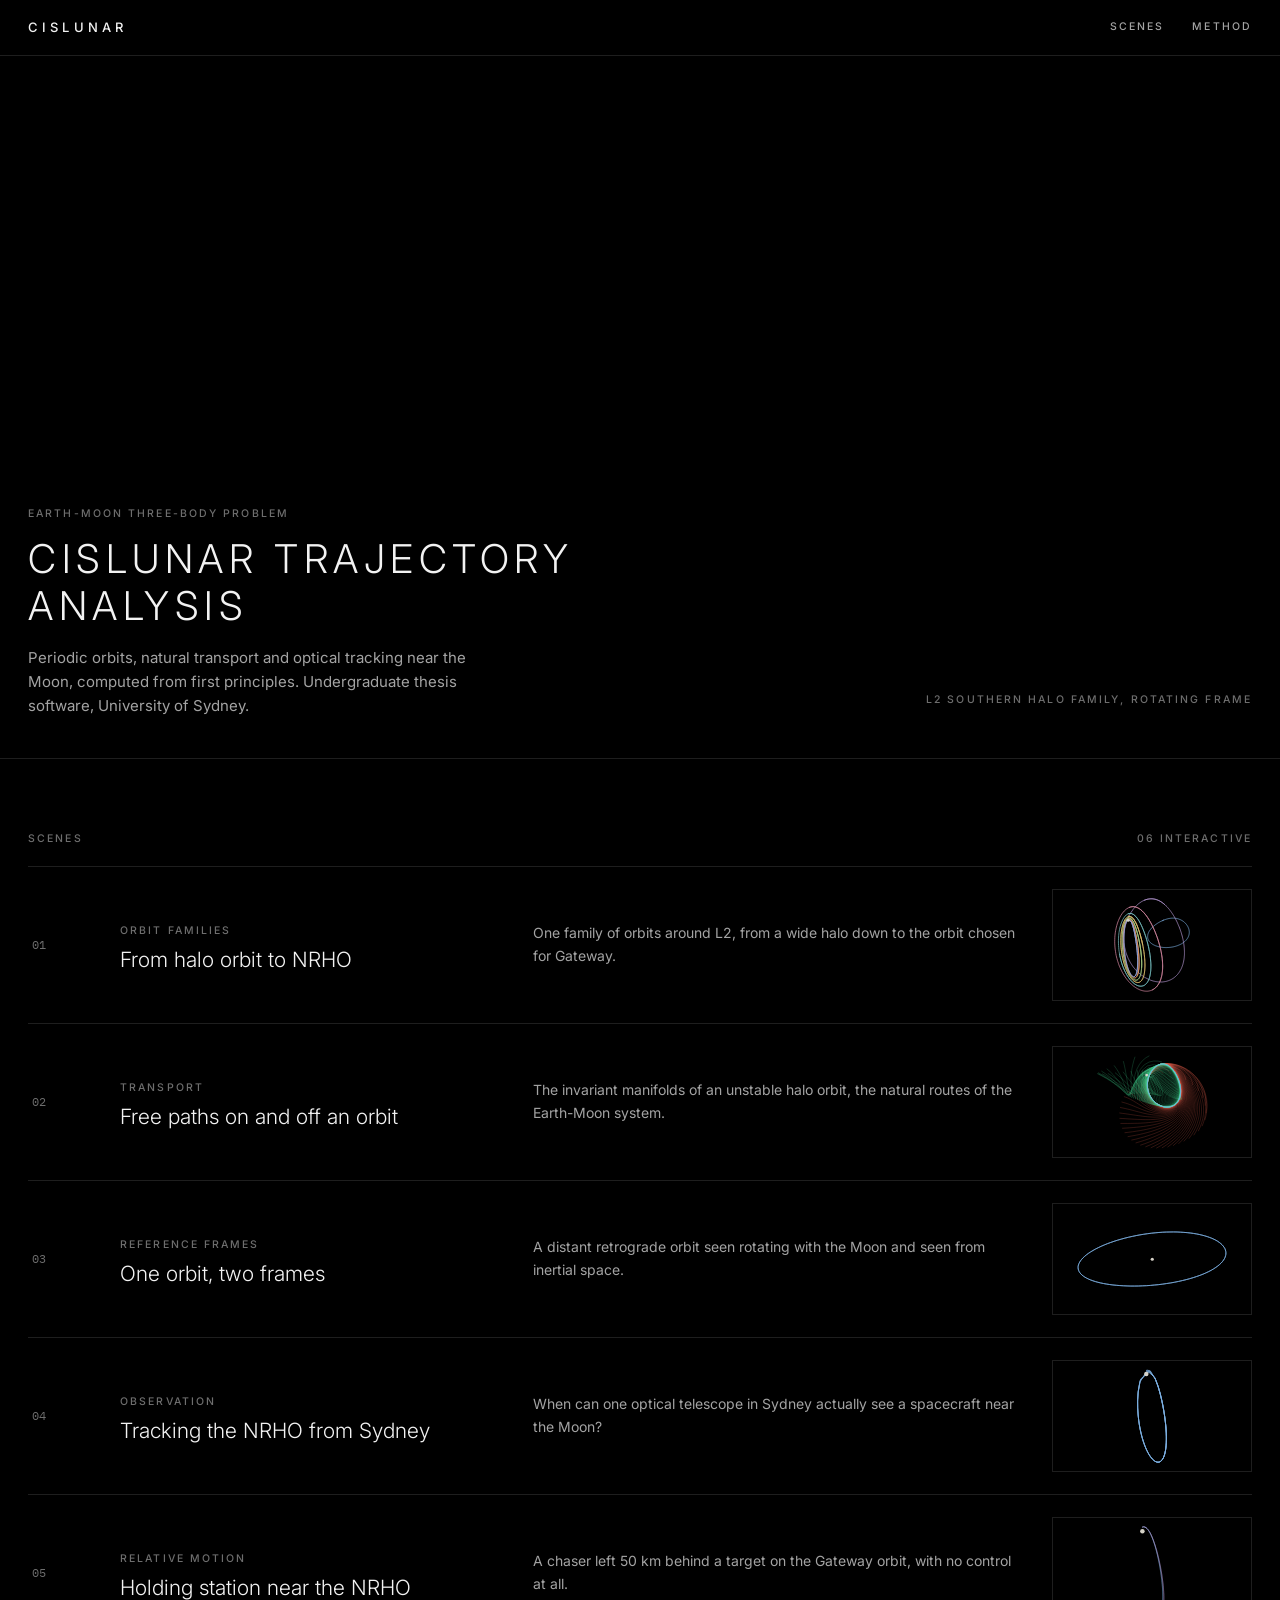
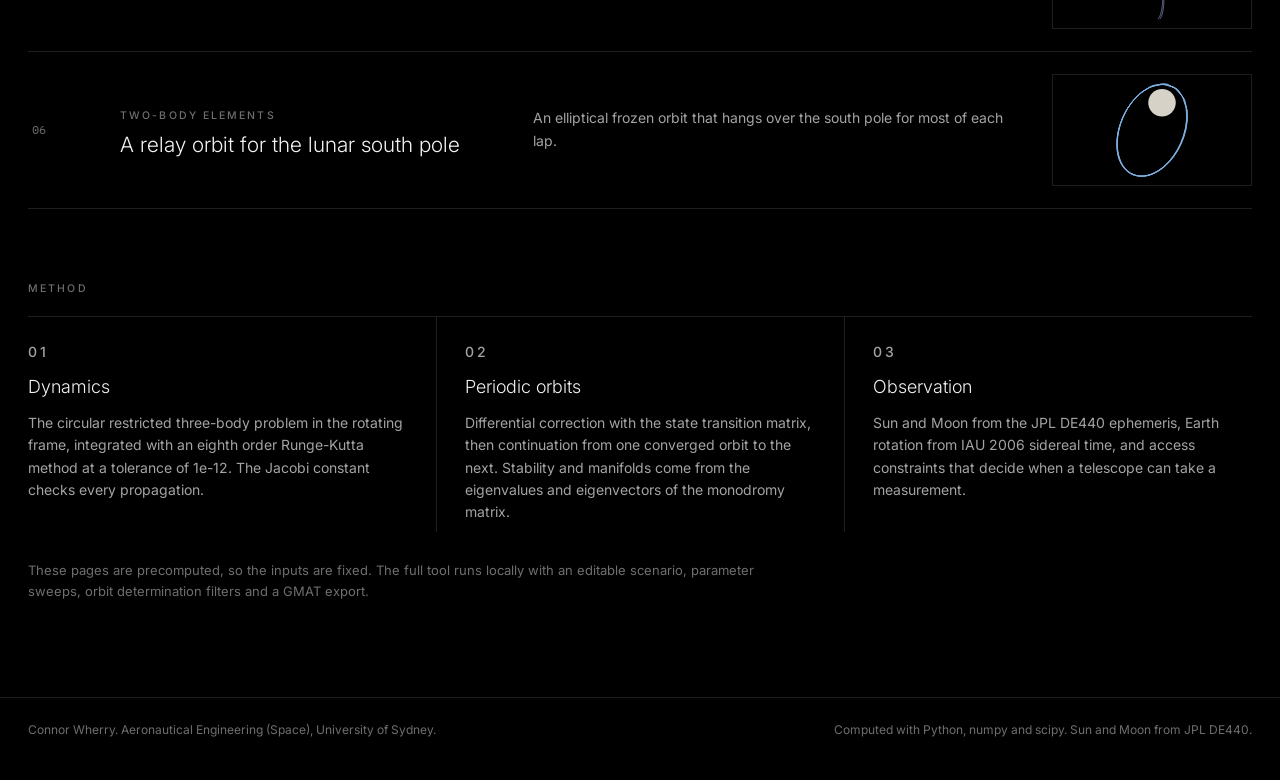
==== commit e6407a00: "Proximity operations: relative chaser, cameras on spacecraft, LVLH view Engine: space_observation_ge" ====
--- a/site/index.html
+++ b/site/index.html
@@ -27,7 +27,7 @@
       <span id="time-readout" class="readout"></span></div>
   </section>
   <section class="section" id="scenes">
-    <div class="section-head"><p class="label">Scenes</p><p class="label">05 interactive</p></div>
+    <div class="section-head"><p class="label">Scenes</p><p class="label">06 interactive</p></div>
     <div class="scene-list">
     <a class="scene-row" href="halo-to-nrho.html">
       <span class="scene-number">01</span>
@@ -57,8 +57,15 @@
       <p class="scene-tagline">When can one optical telescope in Sydney actually see a spacecraft near the Moon?</p>
       <span class="thumb"><svg viewBox="0 0 320 200" xmlns="http://www.w3.org/2000/svg" aria-hidden="true"><polyline points="149.4,16.6 164.4,28.9 170.4,44.1 174.3,57.3 177.2,69.2 179.5,79.9 181.3,89.8 182.8,99.0 183.9,107.5 184.8,115.4 185.5,122.8 185.9,129.6 186.1,136.0 186.2,142.0 186.0,147.5 185.7,152.7 185.3,157.4 184.7,161.7 184.0,165.6 183.1,169.1 182.2,172.3 181.1,175.1 179.9,177.5 178.6,179.5 177.2,181.2 175.7,182.4 174.1,183.3 172.4,183.9 170.7,184.0 168.9,183.8 167.1,183.1 165.1,182.1 163.2,180.6 161.2,178.8 159.1,176.5 157.1,173.8 155.0,170.7 152.9,167.1 150.8,163.0 148.7,158.4 146.7,153.3 144.7,147.6 142.7,141.4 140.8,134.5 139.1,126.9 137.5,118.6 136.0,109.3 134.9,99.1 134.1,87.5 133.8,74.3 134.6,58.8 137.6,39.2 151.7,16.0 165.1,30.4 170.8,45.3 174.6,58.4 177.5,70.2 179.7,80.8 181.5,90.7 182.9,99.8 184.0,108.2 184.9,116.1 185.5,123.4 185.9,130.2 186.1,136.6 186.1,142.5 186.0,148.0 185.7,153.1 185.2,157.8 184.6,162.0 183.9,165.9 183.0,169.4 182.1,172.6 181.0,175.3 179.8,177.7 178.4,179.7 177.0,181.3 175.5,182.5 174.0,183.4 172.3,183.9 170.6,184.0 168.8,183.7 166.9,183.0 165.0,182.0 163.0,180.5 161.0,178.6 159.0,176.3 156.9,173.5 154.8,170.4 152.7,166.7 150.6,162.6 148.5,158.0 146.5,152.8 144.5,147.1 142.5,140.8 140.7,133.9 138.9,126.2 137.3,117.8 135.9,108.5 134.8,98.1 134.0,86.4 133.9,73.0 134.8,57.2 138.1,37.1 153.8,16.3 165.7,31.8 171.2,46.6 174.9,59.5 177.7,71.2 179.9,81.8 181.6,91.5 183.0,100.5 184.1,108.9 184.9,116.7 185.5,124.0 185.9,130.8 186.1,137.2 186.1,143.0 186.0,148.5 185.7,153.5 185.2,158.2 184.6,162.4 183.8,166.3 183.0,169.7 182.0,172.8 180.9,175.5 179.6,177.9 178.3,179.8 176.9,181.4 175.4,182.6 173.8,183.5 172.1,183.9 170.4,184.0 168.6,183.7 166.7,183.0 164.8,181.8 162.8,180.3 160.8,178.4 158.8,176.1 156.7,173.3 154.6,170.0 152.5,166.4 150.4,162.2 148.4,157.5 146.3,152.3 144.3,146.6 142.4,140.2 140.5,133.2 138.8,125.5 137.2,117.0 135.8,107.6 134.7,97.1 134.0,85.3 133.9,71.7 134.9,55.6 138.7,34.9 155.7,17.2 166.3,33.2 171.6,47.8 175.2,60.6 177.9,72.2 180.1,82.7 181.8,92.3 183.1,101.3 184.2,109.7 185.0,117.4 185.6,124.7 186.0,131.4 186.1,137.7 186.1,143.5 186.0,149.0 185.6,154.0 185.1,158.6 184.5,162.8 183.8,166.6 182.9,170.0 181.9,173.1 180.8,175.8 179.5,178.1 178.2,180.0 176.8,181.5 175.3,182.7 173.7,183.5 172.0,183.9 170.2,184.0 168.4,183.6 166.6,182.9 164.6,181.7 162.6,180.2 160.6,178.2 158.6,175.8 156.5,173.0 154.4,169.7 152.3,166.0 150.2,161.8 148.2,157.1 146.1,151.8 144.1,146.0 142.2,139.6 140.4,132.5 138.6,124.8 137.0,116.2 135.7,106.7 134.6,96.1 133.9,84.1 133.9,70.4 135.1,54.0 139.4,32.7 157.3,18.4 166.9,34.6 172.0,49.0 175.5,61.7 178.1,73.1 180.2,83.6 181.9,93.2 183.2,102.1 184.3,110.4 185.1,118.1 185.6,125.3 186.0,132.0 186.1,138.2 186.1,144.0 185.9,149.4 185.6,154.4 185.1,159.0 184.5,163.1 183.7,166.9 182.8,170.3 181.8,173.3 180.7,176.0 179.4,178.3 178.1,180.1 176.6,181.7 175.1,182.8 173.5,183.6 171.8,184.0 170.1,184.0 168.3,183.6" fill="none" stroke="#7fb2e5" stroke-width="1.4" stroke-linejoin="round" opacity="0.9"/><circle cx="149.7" cy="23.7" r="4.0" fill="#d6d2c8"/></svg></span>
     </a>
+    <a class="scene-row" href="proximity.html">
+      <span class="scene-number">05</span>
+      <span><span class="label">Relative motion</span>
+        <span class="scene-title" style="display:block">Holding station near the NRHO</span></span>
+      <p class="scene-tagline">A chaser left 50 km behind a target on the Gateway orbit, with no control at all.</p>
+      <span class="thumb"><svg viewBox="0 0 320 200" xmlns="http://www.w3.org/2000/svg" aria-hidden="true"><polyline points="142.1,16.6 144.9,16.0 147.3,16.6 149.4,17.8 151.1,19.4 152.5,21.1 153.8,22.8 154.9,24.6 156.0,26.4 156.9,28.2 157.8,29.9 158.5,31.6 159.3,33.3 160.0,34.9 160.6,36.6 161.3,38.2 161.8,39.8 162.4,41.3 162.9,42.9 163.4,44.4 163.9,45.9 164.4,47.3 164.9,48.8 165.3,50.2 165.7,51.6 166.1,53.0 166.5,54.4 166.9,55.8 167.3,57.1 167.6,58.4 168.0,59.8 168.3,61.1 168.6,62.3 168.9,63.6 169.2,64.9 169.6,66.1 169.8,67.3 170.1,68.6 170.4,69.8 170.7,71.0 170.9,72.2 171.2,73.3 171.5,74.5 171.7,75.6 171.9,76.8 172.2,77.9 172.4,79.0 172.6,80.1 172.8,81.2 173.1,82.3 173.3,83.4 173.5,84.5 173.7,85.5 173.9,86.6 174.1,87.6 174.2,88.7 174.4,89.7 174.6,90.7 174.8,91.7 174.9,92.7 175.1,93.7 175.3,94.7 175.4,95.7 175.6,96.6 175.7,97.6 175.9,98.6 176.0,99.5 176.1,100.4 176.3,101.4 176.4,102.3 176.5,103.2 176.7,104.1 176.8,105.0 176.9,105.9 177.0,106.8 177.1,107.7 177.3,108.6 177.4,109.5 177.5,110.3 177.6,111.2 177.7,112.0 177.8,112.9 177.9,113.7 177.9,114.6 178.0,115.4 178.1,116.2 178.2,117.0 178.3,117.8 178.4,118.6 178.4,119.4 178.5,120.2 178.6,121.0 178.6,121.8 178.7,122.6 178.8,123.4 178.8,124.1 178.9,124.9 178.9,125.6 179.0,126.4 179.0,127.1 179.1,127.9 179.1,128.6 179.2,129.3 179.2,130.0 179.2,130.8 179.3,131.5 179.3,132.2 179.4,132.9 179.4,133.6 179.4,134.3 179.4,134.9 179.5,135.6 179.5,136.3 179.5,137.0 179.5,137.6 179.5,138.3 179.5,138.9 179.6,139.6 179.6,140.2 179.6,140.9 179.6,141.5 179.6,142.1 179.6,142.8 179.6,143.4 179.6,144.0 179.6,144.6 179.6,145.2 179.6,145.8 179.5,146.4 179.5,147.0 179.5,147.6 179.5,148.2 179.5,148.7 179.5,149.3 179.4,149.9 179.4,150.5 179.4,151.0 179.4,151.6 179.3,152.1 179.3,152.7 179.3,153.2 179.2,153.7 179.2,154.3 179.2,154.8 179.1,155.3 179.1,155.8 179.1,156.4 179.0,156.9 179.0,157.4 178.9,157.9 178.9,158.4 178.8,158.9 178.8,159.3 178.7,159.8 178.7,160.3 178.6,160.8 178.5,161.2 178.5,161.7 178.4,162.2 178.4,162.6 178.3,163.1 178.2,163.5 178.2,164.0 178.1,164.4 178.0,164.8 177.9,165.3 177.9,165.7 177.8,166.1 177.7,166.5 177.6,167.0 177.6,167.4 177.5,167.8 177.4,168.2 177.3,168.6 177.2,169.0 177.1,169.3 177.1,169.7 177.0,170.1 176.9,170.5 176.8,170.8 176.7,171.2 176.6,171.6 176.5,171.9 176.4,172.3 176.3,172.6 176.2,173.0 176.1,173.3 176.0,173.7 175.9,174.0 175.8,174.3 175.7,174.6 175.6,175.0 175.5,175.3 175.4,175.6 175.2,175.9 175.1,176.2 175.0,176.5 174.9,176.8 174.8,177.1 174.7,177.4 174.5,177.7 174.4,177.9 174.3,178.2 174.2,178.5 174.1,178.7 173.9,179.0 173.8,179.3 173.7,179.5 173.5,179.8 173.4,180.0 173.3,180.3 173.1,180.5 173.0,180.7 172.9,181.0 172.7,181.2 172.6,181.4 172.5,181.6 172.3,181.8 172.2,182.0 172.0,182.2 171.9,182.4 171.8,182.6 171.6,182.8 171.5,183.0 171.3,183.2 171.2,183.4 171.0,183.5 170.9,183.7" fill="none" stroke="#7fb2e5" stroke-width="1.4" stroke-linejoin="round" opacity="0.9"/><polyline points="142.1,16.6 144.8,16.0 147.3,16.5 149.3,17.7 151.1,19.2 152.5,20.8 153.8,22.6 155.0,24.3 156.0,26.0 157.0,27.8 157.9,29.5 158.7,31.2 159.4,32.8 160.2,34.5 160.8,36.1 161.5,37.7 162.1,39.2 162.7,40.8 163.2,42.3 163.7,43.8 164.2,45.3 164.7,46.7 165.2,48.2 165.7,49.6 166.1,51.0 166.5,52.4 166.9,53.7 167.3,55.1 167.7,56.4 168.1,57.7 168.5,59.1 168.8,60.3 169.2,61.6 169.5,62.9 169.8,64.1 170.1,65.4 170.5,66.6 170.8,67.8 171.1,69.0 171.3,70.2 171.6,71.4 171.9,72.5 172.2,73.7 172.4,74.8 172.7,76.0 172.9,77.1 173.2,78.2 173.4,79.3 173.7,80.4 173.9,81.5 174.1,82.6 174.3,83.6 174.6,84.7 174.8,85.7 175.0,86.8 175.2,87.8 175.4,88.8 175.6,89.8 175.8,90.8 175.9,91.8 176.1,92.8 176.3,93.8 176.5,94.8 176.6,95.8 176.8,96.7 177.0,97.7 177.1,98.6 177.3,99.6 177.4,100.5 177.6,101.4 177.7,102.3 177.9,103.3 178.0,104.2 178.2,105.1 178.3,106.0 178.4,106.8 178.5,107.7 178.7,108.6 178.8,109.5 178.9,110.3 179.0,111.2 179.1,112.0 179.2,112.9 179.3,113.7 179.4,114.5 179.5,115.4 179.6,116.2 179.7,117.0 179.8,117.8 179.9,118.6 180.0,119.4 180.1,120.2 180.2,121.0 180.3,121.7 180.3,122.5 180.4,123.3 180.5,124.0 180.6,124.8 180.6,125.5 180.7,126.3 180.7,127.0 180.8,127.8 180.9,128.5 180.9,129.2 181.0,129.9 181.0,130.6 181.1,131.4 181.1,132.1 181.2,132.8 181.2,133.5 181.3,134.1 181.3,134.8 181.3,135.5 181.4,136.2 181.4,136.8 181.4,137.5 181.5,138.2 181.5,138.8 181.5,139.5 181.5,140.1 181.5,140.8 181.6,141.4 181.6,142.0 181.6,142.6 181.6,143.3 181.6,143.9 181.6,144.5 181.6,145.1 181.6,145.7 181.6,146.3 181.6,146.9 181.6,147.5 181.6,148.1 181.6,148.6 181.6,149.2 181.6,149.8 181.6,150.4 181.6,150.9 181.6,151.5 181.5,152.0 181.5,152.6 181.5,153.1 181.5,153.7 181.5,154.2 181.4,154.7 181.4,155.2 181.4,155.8 181.4,156.3 181.3,156.8 181.3,157.3 181.3,157.8 181.2,158.3 181.2,158.8 181.1,159.3 181.1,159.8 181.1,160.3 181.0,160.7 181.0,161.2 180.9,161.7 180.9,162.1 180.8,162.6 180.8,163.1 180.7,163.5 180.6,164.0 180.6,164.4 180.5,164.8 180.5,165.3 180.4,165.7 180.3,166.1 180.3,166.6 180.2,167.0 180.1,167.4 180.1,167.8 180.0,168.2 179.9,168.6 179.8,169.0 179.8,169.4 179.7,169.8 179.6,170.2 179.5,170.6 179.4,170.9 179.4,171.3 179.3,171.7 179.2,172.0 179.1,172.4 179.0,172.8 178.9,173.1 178.8,173.5 178.7,173.8 178.6,174.1 178.6,174.5 178.5,174.8 178.4,175.1 178.3,175.5 178.2,175.8 178.1,176.1 177.9,176.4 177.8,176.7 177.7,177.0 177.6,177.3 177.5,177.6 177.4,177.9 177.3,178.2 177.2,178.5 177.1,178.7 177.0,179.0 176.8,179.3 176.7,179.5 176.6,179.8 176.5,180.1 176.4,180.3 176.2,180.6 176.1,180.8 176.0,181.1 175.9,181.3 175.7,181.5 175.6,181.8 175.5,182.0 175.3,182.2 175.2,182.4 175.1,182.6 174.9,182.8 174.8,183.0 174.7,183.2 174.5,183.4 174.4,183.6 174.2,183.8 174.1,184.0" fill="none" stroke="#b79ad6" stroke-width="1.4" stroke-linejoin="round" opacity="0.9"/><circle cx="142.5" cy="23.9" r="4.1" fill="#d6d2c8"/></svg></span>
+    </a>
     <a class="scene-row" href="lunar-relay.html">
-      <span class="scene-number">05</span>
+      <span class="scene-number">06</span>
       <span><span class="label">Two-body elements</span>
         <span class="scene-title" style="display:block">A relay orbit for the lunar south pole</span></span>
       <p class="scene-tagline">An elliptical frozen orbit that hangs over the south pole for most of each lap.</p>
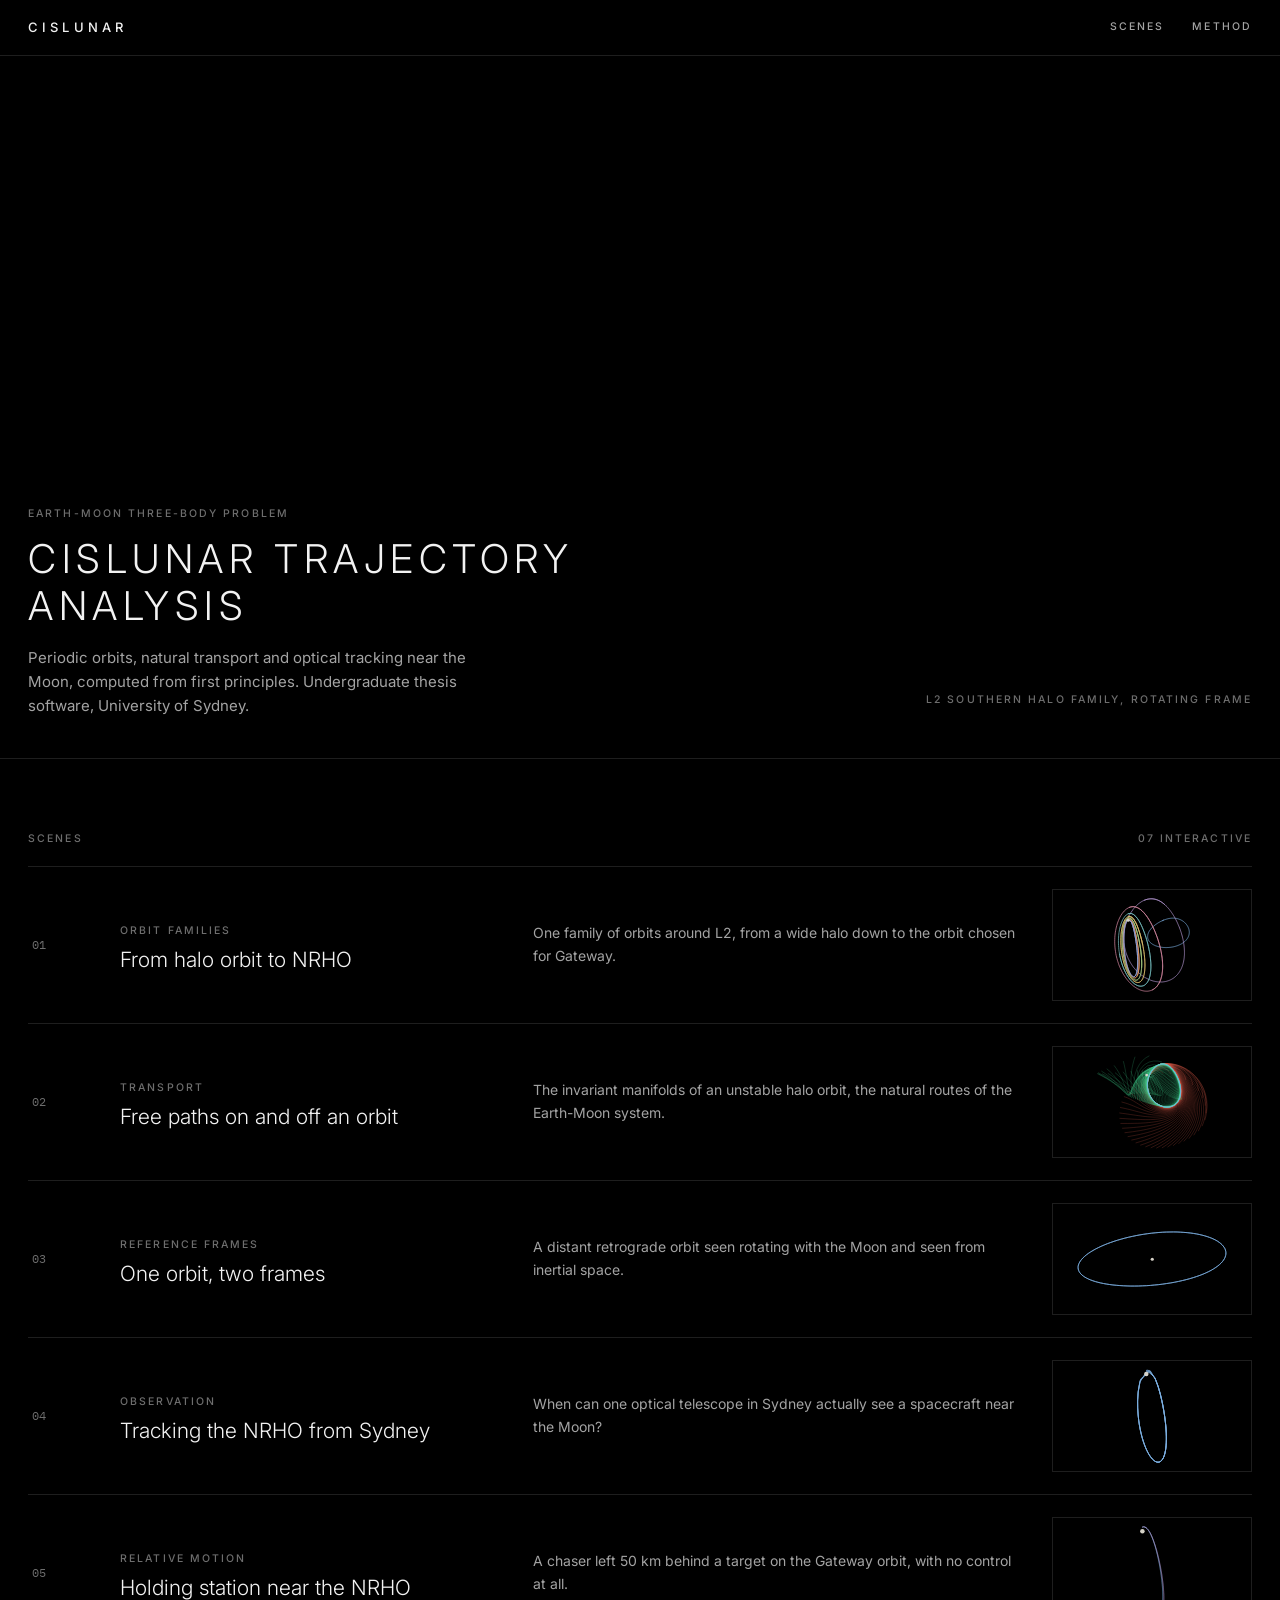
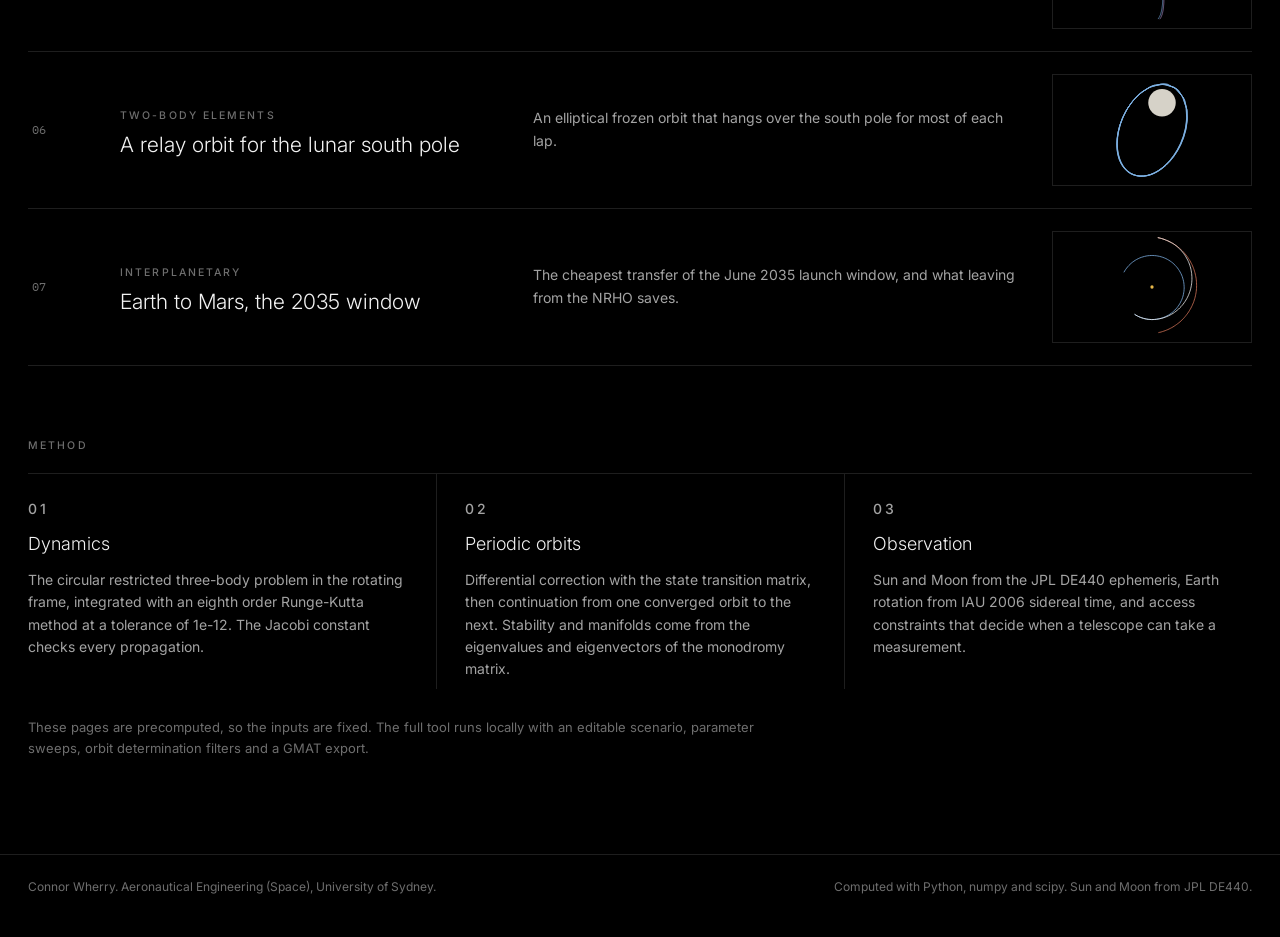
==== commit 48b420df: "Earth-Mars transfers: Lambert solver, patched conics, porkchop, NRHO staging Mars added to the DE440" ====
--- a/site/index.html
+++ b/site/index.html
@@ -27,7 +27,7 @@
       <span id="time-readout" class="readout"></span></div>
   </section>
   <section class="section" id="scenes">
-    <div class="section-head"><p class="label">Scenes</p><p class="label">06 interactive</p></div>
+    <div class="section-head"><p class="label">Scenes</p><p class="label">07 interactive</p></div>
     <div class="scene-list">
     <a class="scene-row" href="halo-to-nrho.html">
       <span class="scene-number">01</span>
@@ -71,6 +71,13 @@
       <p class="scene-tagline">An elliptical frozen orbit that hangs over the south pole for most of each lap.</p>
       <span class="thumb"><svg viewBox="0 0 320 200" xmlns="http://www.w3.org/2000/svg" aria-hidden="true"><polyline points="131.9,182.8 137.9,183.9 144.2,184.0 150.8,183.2 157.5,181.5 164.3,178.8 171.3,175.1 178.4,170.3 185.4,164.4 192.4,157.4 199.1,149.1 205.6,139.4 211.7,128.2 217.0,115.5 221.3,101.0 224.0,84.6 224.1,66.4 219.8,46.8 208.6,28.2 188.5,16.7 164.4,18.3 143.6,29.2 128.0,43.8 116.7,59.0 108.7,73.9 103.2,87.9 99.7,100.9 97.7,112.9 97.0,124.0 97.4,134.0 98.8,143.1 101.0,151.2 103.8,158.4 107.3,164.7 111.4,170.1 115.9,174.6 120.9,178.2 126.3,181.0 132.0,182.8 138.0,183.8 144.3,183.9 150.9,183.1 157.6,181.3 164.5,178.5 171.5,174.7 178.5,169.8 185.6,163.9 192.6,156.7 199.4,148.3 205.9,138.5 211.9,127.2 217.2,114.3 221.4,99.6 223.9,83.1 223.7,64.6 219.0,44.9 206.9,26.6 186.0,16.3 161.9,19.1 141.7,30.6 126.6,45.3 115.7,60.5 107.9,75.2 102.6,89.1 99.2,102.0 97.3,113.9 96.7,124.8 97.2,134.8 98.6,143.7 100.8,151.8 103.7,158.9 107.3,165.1 111.3,170.4 115.9,174.8 120.9,178.4 126.3,181.1 132.0,182.9 138.1,183.8 144.4,183.8 151.0,182.9 157.7,181.0 164.6,178.2 171.6,174.3 178.7,169.4 185.7,163.4 192.7,156.1 199.5,147.6 206.0,137.7 212.0,126.2 217.3,113.2 221.4,98.3 223.8,81.5 223.3,62.9 218.0,43.1 205.0,25.1 183.4,16.1 159.5,20.1 139.8,32.1 125.2,46.9 114.6,62.0 107.1,76.6 102.0,90.4 98.7,103.2 97.0,114.9 96.5,125.7 97.0,135.6 98.5,144.4 100.7,152.4 103.7,159.4 107.2,165.5 111.3,170.8 115.9,175.1 120.9,178.6 126.3,181.2 132.1,183.0 138.1,183.8 144.5,183.8 151.0,182.8 157.8,180.9 164.7,178.0 171.7,174.0 178.8,169.0 185.8,162.9 192.8,155.5 199.6,146.9 206.1,136.9 212.1,125.3 217.3,112.1 221.4,97.0 223.6,80.0 222.8,61.2 217.0,41.3 203.1,23.8 180.8,16.0 157.1,21.2 138.0,33.7 123.9,48.5 113.6,63.6 106.4,78.1 101.5,91.7 98.3,104.4 96.7,116.0 96.3,126.7 96.9,136.4 98.4,145.2 100.7,153.0 103.6,160.0 107.2,166.0 111.3,171.2 115.9,175.5 120.9,178.9 126.3,181.4 132.1,183.1 138.2,183.9 144.5,183.7 151.1,182.7 157.8,180.7 164.7,177.7 171.8,173.7 178.8,168.6 185.9,162.4 192.9,155.0 199.7,146.2 206.2,136.1 212.2,124.4 217.3,111.0 221.3,95.8 223.4,78.6 222.3,59.6 215.9,39.7 201.2,22.6 178.3,16.1 154.8,22.4 136.3,35.3 122.6,50.2 112.7,65.2 105.7,79.6 101.0,93.1 98.0,105.6 96.4,117.2 96.1,127.8 96.8,137.4 98.3,146.0 100.6,153.8 103.6,160.6 107.2,166.5 111.4,171.6 116.0,175.8 121.0,179.2 126.4,181.6 132.2,183.2 138.2,183.9 144.6,183.7 151.1,182.6 157.9,180.6 164.8,177.5 171.8,173.4 178.9,168.3 186.0,161.9 193.0,154.4 199.7,145.6 206.2,135.3 212.2,123.5 217.3,110.0 221.2,94.6 223.1,77.3 221.7,58.0 214.8,38.1 199.2,21.6 175.7,16.4 152.7,23.7 134.6,37.0 121.4,51.9 111.8,66.9 105.1,81.2 100.5,94.5 97.7,107.0 96.2,118.4 95.9,128.8 96.7,138.3 98.3,146.9 100.6,154.5 103.7,161.2 107.3,167.1 111.4,172.1 116.0,176.2 121.1,179.5 126.5,181.9" fill="none" stroke="#7fb2e5" stroke-width="1.4" stroke-linejoin="round" opacity="0.9"/><circle cx="178.2" cy="50.3" r="25.0" fill="#d6d2c8"/></svg></span>
     </a>
+    <a class="scene-row" href="mars-transfer.html">
+      <span class="scene-number">07</span>
+      <span><span class="label">Interplanetary</span>
+        <span class="scene-title" style="display:block">Earth to Mars, the 2035 window</span></span>
+      <p class="scene-tagline">The cheapest transfer of the June 2035 launch window, and what leaving from the NRHO saves.</p>
+      <span class="thumb"><svg viewBox="0 0 320 200" xmlns="http://www.w3.org/2000/svg" aria-hidden="true"><polyline points="128.3,149.6 130.8,151.2 133.4,152.6 136.0,153.9 138.8,155.1 141.6,156.1 144.4,157.0 147.3,157.7 150.2,158.3 153.1,158.8 156.0,159.0 159.0,159.2 161.9,159.2 164.9,159.0 167.8,158.7 170.7,158.2 173.6,157.6 176.5,156.9 179.3,156.0 182.1,154.9 184.8,153.8 187.4,152.4 190.0,151.0 192.5,149.4 194.9,147.7 197.3,145.9 199.5,143.9 201.6,141.9 203.7,139.7 205.6,137.5 207.4,135.1 209.1,132.7 210.6,130.1 212.0,127.5 213.3,124.8 214.5,122.1 215.5,119.3 216.4,116.4 217.1,113.5 217.6,110.6 218.1,107.7 218.3,104.7 218.5,101.7 218.4,98.7 218.2,95.7 217.9,92.7 217.4,89.8 216.7,86.8 215.9,83.9 215.0,81.1 213.9,78.3 212.6,75.5 211.2,72.9 209.7,70.2 208.0,67.7 206.3,65.3 204.3,62.9 202.3,60.7 200.1,58.6 197.9,56.5 195.5,54.6 193.1,52.9 190.5,51.2 187.9,49.7 185.2,48.3 182.4,47.1 179.5,46.0 176.6,45.1 173.7,44.3 170.7,43.7 167.7,43.2 164.6,42.9 161.6,42.7 158.5,42.7 155.5,42.9 152.4,43.2 149.4,43.7 146.4,44.4 143.5,45.2 140.6,46.1 137.7,47.2 134.9,48.5 132.2,49.9 129.6,51.4 127.0,53.1 124.6,54.9 122.2,56.8 120.0,58.9 117.8,61.0 115.8,63.3 113.9,65.7 112.1,68.1 110.4,70.7 108.9,73.3" fill="none" stroke="#7fb2e5" stroke-width="1.4"/><polyline points="171.6,183.0 174.1,182.4 176.6,181.8 179.1,181.0 181.5,180.2 184.0,179.4 186.4,178.4 188.8,177.4 191.2,176.3 193.5,175.1 195.8,173.9 198.1,172.6 200.3,171.2 202.5,169.7 204.7,168.2 206.8,166.6 208.9,165.0 210.9,163.3 212.9,161.5 214.8,159.7 216.7,157.8 218.5,155.8 220.2,153.8 221.9,151.7 223.5,149.6 225.1,147.5 226.6,145.3 228.0,143.0 229.4,140.7 230.7,138.4 231.9,136.0 233.1,133.6 234.1,131.1 235.2,128.7 236.1,126.2 236.9,123.6 237.7,121.1 238.4,118.5 239.0,115.9 239.5,113.3 240.0,110.6 240.4,108.0 240.7,105.4 240.9,102.7 241.0,100.1 241.1,97.4 241.0,94.7 240.9,92.1 240.8,89.5 240.5,86.8 240.2,84.2 239.7,81.6 239.2,79.0 238.7,76.5 238.0,73.9 237.3,71.4 236.5,68.9 235.7,66.5 234.7,64.0 233.7,61.6 232.7,59.3 231.5,57.0 230.3,54.7 229.1,52.4 227.7,50.2 226.3,48.1 224.9,46.0 223.4,43.9 221.9,41.9 220.2,39.9 218.6,38.0 216.9,36.1 215.1,34.3 213.3,32.6 211.5,30.9 209.6,29.2 207.6,27.7 205.7,26.1 203.7,24.7 201.6,23.3 199.6,21.9 197.5,20.6 195.3,19.4 193.2,18.3 191.0,17.2 188.8,16.1 186.5,15.2 184.3,14.3 182.0,13.4 179.7,12.6 177.4,11.9 175.1,11.3 172.8,10.7 170.5,10.2" fill="none" stroke="#d9775a" stroke-width="1.4"/><polyline points="128.3,149.6 130.8,151.2 133.4,152.6 136.0,153.9 138.8,155.1 141.6,156.1 144.4,157.0 147.3,157.7 150.2,158.3 153.1,158.8 156.0,159.0 159.0,159.2 161.9,159.2 164.9,159.0 168.0,158.7 171.3,158.2 174.5,157.6 177.7,156.9 180.8,156.0 183.9,154.9 186.9,153.8 189.9,152.5 192.7,151.1 195.6,149.5 198.3,147.9 200.9,146.1 203.5,144.2 205.9,142.2 208.3,140.2 210.5,138.0 212.7,135.8 214.7,133.5 216.6,131.2 218.4,128.7 220.1,126.3 221.7,123.7 223.2,121.2 224.6,118.5 225.9,115.9 227.0,113.2 228.0,110.5 229.0,107.8 229.8,105.1 230.5,102.4 231.1,99.7 231.6,96.9 232.0,94.2 232.3,91.5 232.5,88.8 232.6,86.1 232.6,83.4 232.5,80.8 232.3,78.1 232.1,75.5 231.7,73.0 231.3,70.4 230.8,67.9 230.2,65.4 229.5,63.0 228.8,60.6 228.0,58.3 227.1,56.0 226.1,53.7 225.1,51.5 224.0,49.3 222.8,47.2 221.6,45.1 220.4,43.1 219.0,41.1 217.7,39.2 216.2,37.4 214.8,35.6 213.2,33.8 211.7,32.1 210.1,30.5 208.4,28.9 206.7,27.4 205.0,25.9 203.2,24.5 201.4,23.2 199.6,21.9 197.5,20.6 195.3,19.4 193.2,18.3 191.0,17.2 188.8,16.1 186.5,15.2 184.3,14.3 182.0,13.4 179.7,12.6 177.4,11.9 175.1,11.3 172.8,10.7 170.5,10.2" fill="none" stroke="#f2f2f2" stroke-width="1.4"/><circle cx="160.0" cy="100.0" r="3" fill="#e8b84a"/></svg></span>
+    </a>
     </div>
   </section>
   <section class="section" id="method">
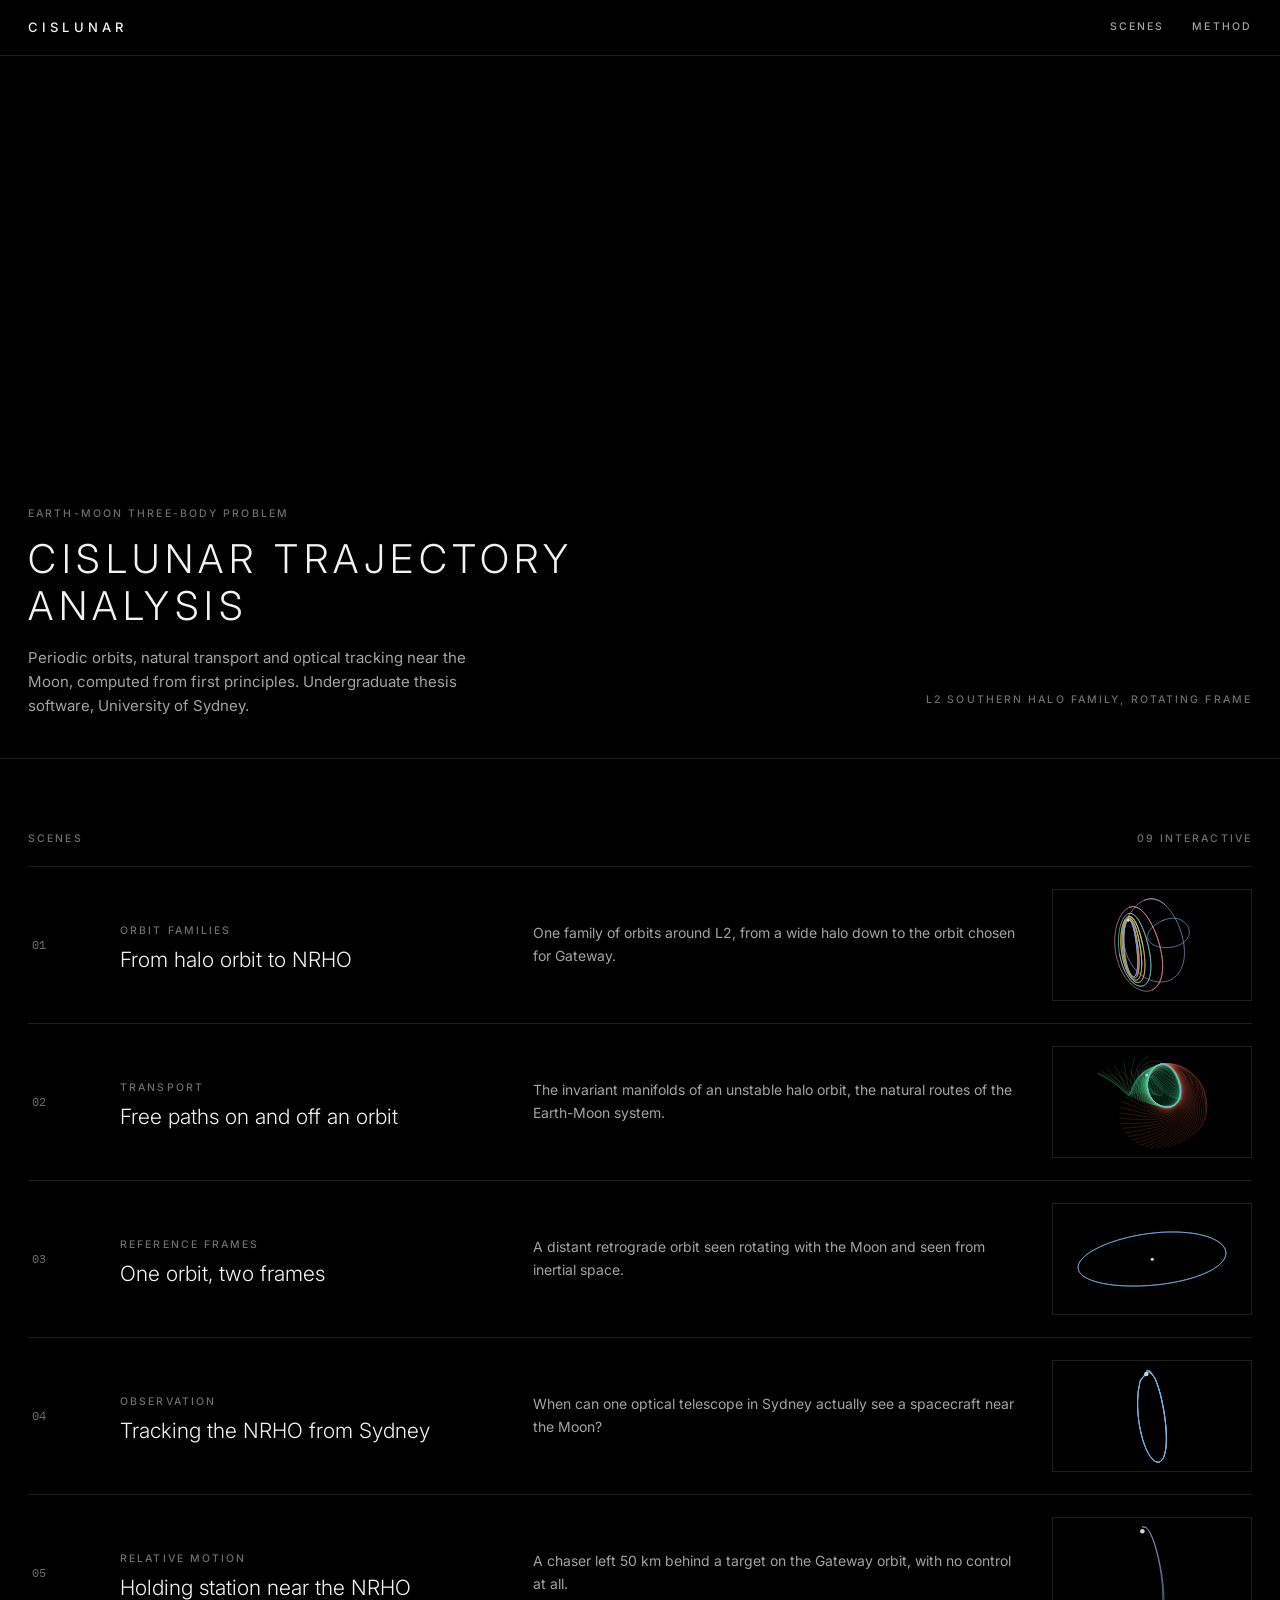
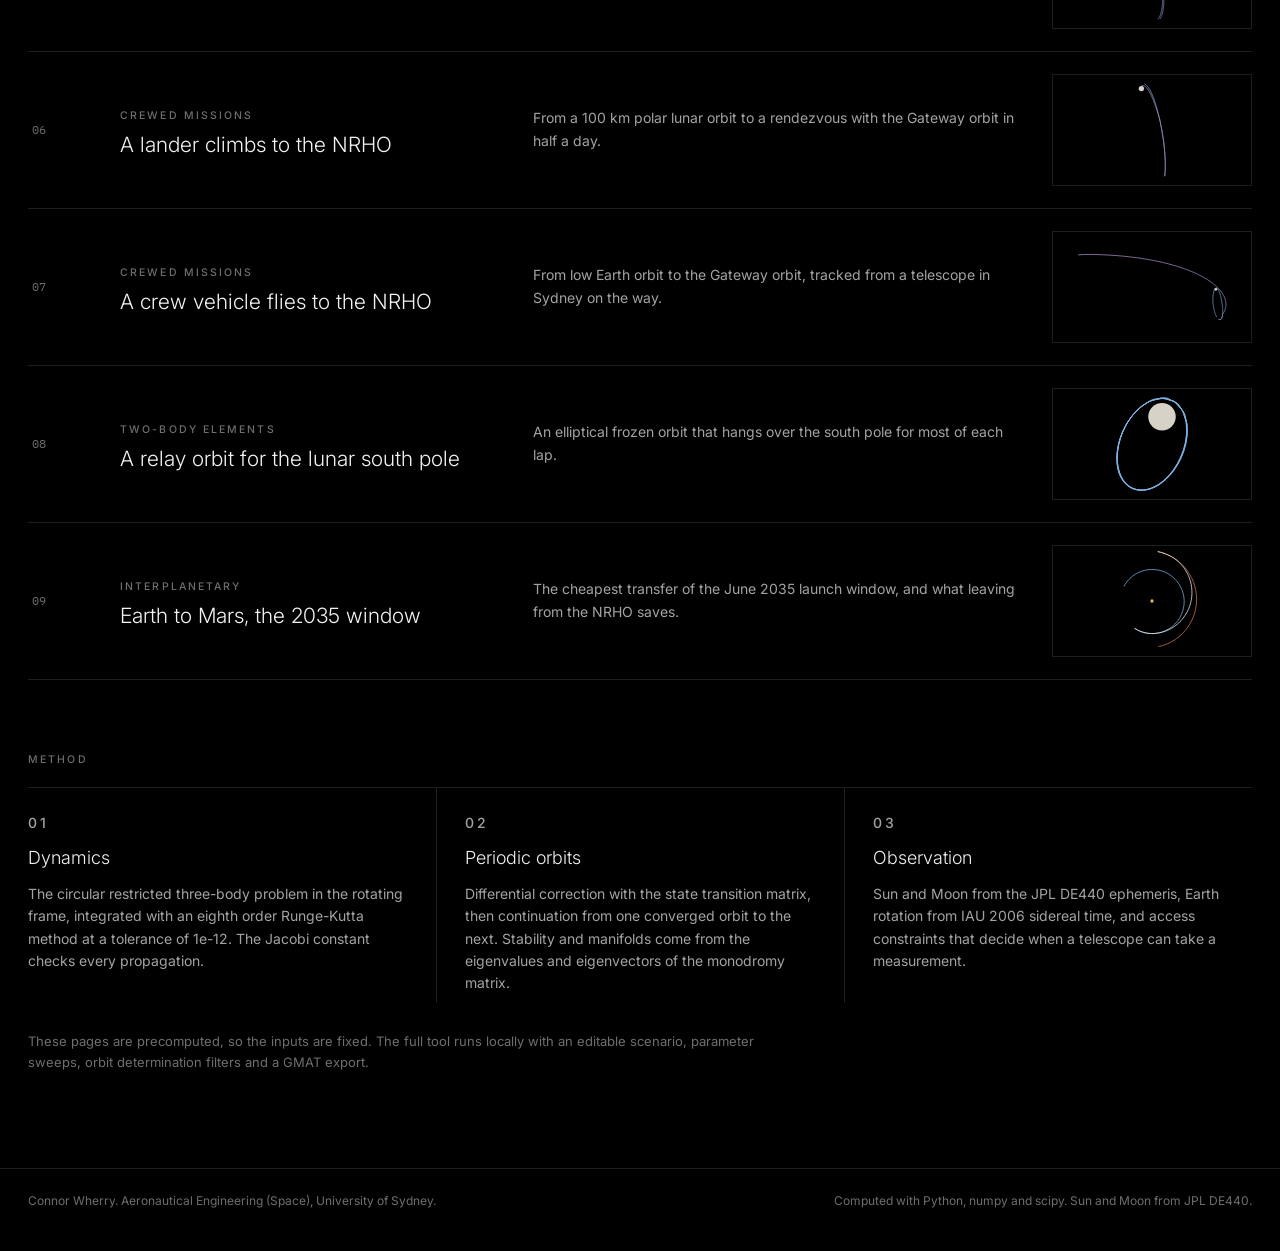
==== commit cab24c9d: "Lander and crew mission examples, results and showcase scenes scripts/artemis_profile.py results: 10" ====
--- a/site/index.html
+++ b/site/index.html
@@ -27,7 +27,7 @@
       <span id="time-readout" class="readout"></span></div>
   </section>
   <section class="section" id="scenes">
-    <div class="section-head"><p class="label">Scenes</p><p class="label">07 interactive</p></div>
+    <div class="section-head"><p class="label">Scenes</p><p class="label">09 interactive</p></div>
     <div class="scene-list">
     <a class="scene-row" href="halo-to-nrho.html">
       <span class="scene-number">01</span>
@@ -64,15 +64,29 @@
       <p class="scene-tagline">A chaser left 50 km behind a target on the Gateway orbit, with no control at all.</p>
       <span class="thumb"><svg viewBox="0 0 320 200" xmlns="http://www.w3.org/2000/svg" aria-hidden="true"><polyline points="142.1,16.6 144.9,16.0 147.3,16.6 149.4,17.8 151.1,19.4 152.5,21.1 153.8,22.8 154.9,24.6 156.0,26.4 156.9,28.2 157.8,29.9 158.5,31.6 159.3,33.3 160.0,34.9 160.6,36.6 161.3,38.2 161.8,39.8 162.4,41.3 162.9,42.9 163.4,44.4 163.9,45.9 164.4,47.3 164.9,48.8 165.3,50.2 165.7,51.6 166.1,53.0 166.5,54.4 166.9,55.8 167.3,57.1 167.6,58.4 168.0,59.8 168.3,61.1 168.6,62.3 168.9,63.6 169.2,64.9 169.6,66.1 169.8,67.3 170.1,68.6 170.4,69.8 170.7,71.0 170.9,72.2 171.2,73.3 171.5,74.5 171.7,75.6 171.9,76.8 172.2,77.9 172.4,79.0 172.6,80.1 172.8,81.2 173.1,82.3 173.3,83.4 173.5,84.5 173.7,85.5 173.9,86.6 174.1,87.6 174.2,88.7 174.4,89.7 174.6,90.7 174.8,91.7 174.9,92.7 175.1,93.7 175.3,94.7 175.4,95.7 175.6,96.6 175.7,97.6 175.9,98.6 176.0,99.5 176.1,100.4 176.3,101.4 176.4,102.3 176.5,103.2 176.7,104.1 176.8,105.0 176.9,105.9 177.0,106.8 177.1,107.7 177.3,108.6 177.4,109.5 177.5,110.3 177.6,111.2 177.7,112.0 177.8,112.9 177.9,113.7 177.9,114.6 178.0,115.4 178.1,116.2 178.2,117.0 178.3,117.8 178.4,118.6 178.4,119.4 178.5,120.2 178.6,121.0 178.6,121.8 178.7,122.6 178.8,123.4 178.8,124.1 178.9,124.9 178.9,125.6 179.0,126.4 179.0,127.1 179.1,127.9 179.1,128.6 179.2,129.3 179.2,130.0 179.2,130.8 179.3,131.5 179.3,132.2 179.4,132.9 179.4,133.6 179.4,134.3 179.4,134.9 179.5,135.6 179.5,136.3 179.5,137.0 179.5,137.6 179.5,138.3 179.5,138.9 179.6,139.6 179.6,140.2 179.6,140.9 179.6,141.5 179.6,142.1 179.6,142.8 179.6,143.4 179.6,144.0 179.6,144.6 179.6,145.2 179.6,145.8 179.5,146.4 179.5,147.0 179.5,147.6 179.5,148.2 179.5,148.7 179.5,149.3 179.4,149.9 179.4,150.5 179.4,151.0 179.4,151.6 179.3,152.1 179.3,152.7 179.3,153.2 179.2,153.7 179.2,154.3 179.2,154.8 179.1,155.3 179.1,155.8 179.1,156.4 179.0,156.9 179.0,157.4 178.9,157.9 178.9,158.4 178.8,158.9 178.8,159.3 178.7,159.8 178.7,160.3 178.6,160.8 178.5,161.2 178.5,161.7 178.4,162.2 178.4,162.6 178.3,163.1 178.2,163.5 178.2,164.0 178.1,164.4 178.0,164.8 177.9,165.3 177.9,165.7 177.8,166.1 177.7,166.5 177.6,167.0 177.6,167.4 177.5,167.8 177.4,168.2 177.3,168.6 177.2,169.0 177.1,169.3 177.1,169.7 177.0,170.1 176.9,170.5 176.8,170.8 176.7,171.2 176.6,171.6 176.5,171.9 176.4,172.3 176.3,172.6 176.2,173.0 176.1,173.3 176.0,173.7 175.9,174.0 175.8,174.3 175.7,174.6 175.6,175.0 175.5,175.3 175.4,175.6 175.2,175.9 175.1,176.2 175.0,176.5 174.9,176.8 174.8,177.1 174.7,177.4 174.5,177.7 174.4,177.9 174.3,178.2 174.2,178.5 174.1,178.7 173.9,179.0 173.8,179.3 173.7,179.5 173.5,179.8 173.4,180.0 173.3,180.3 173.1,180.5 173.0,180.7 172.9,181.0 172.7,181.2 172.6,181.4 172.5,181.6 172.3,181.8 172.2,182.0 172.0,182.2 171.9,182.4 171.8,182.6 171.6,182.8 171.5,183.0 171.3,183.2 171.2,183.4 171.0,183.5 170.9,183.7" fill="none" stroke="#7fb2e5" stroke-width="1.4" stroke-linejoin="round" opacity="0.9"/><polyline points="142.1,16.6 144.8,16.0 147.3,16.5 149.3,17.7 151.1,19.2 152.5,20.8 153.8,22.6 155.0,24.3 156.0,26.0 157.0,27.8 157.9,29.5 158.7,31.2 159.4,32.8 160.2,34.5 160.8,36.1 161.5,37.7 162.1,39.2 162.7,40.8 163.2,42.3 163.7,43.8 164.2,45.3 164.7,46.7 165.2,48.2 165.7,49.6 166.1,51.0 166.5,52.4 166.9,53.7 167.3,55.1 167.7,56.4 168.1,57.7 168.5,59.1 168.8,60.3 169.2,61.6 169.5,62.9 169.8,64.1 170.1,65.4 170.5,66.6 170.8,67.8 171.1,69.0 171.3,70.2 171.6,71.4 171.9,72.5 172.2,73.7 172.4,74.8 172.7,76.0 172.9,77.1 173.2,78.2 173.4,79.3 173.7,80.4 173.9,81.5 174.1,82.6 174.3,83.6 174.6,84.7 174.8,85.7 175.0,86.8 175.2,87.8 175.4,88.8 175.6,89.8 175.8,90.8 175.9,91.8 176.1,92.8 176.3,93.8 176.5,94.8 176.6,95.8 176.8,96.7 177.0,97.7 177.1,98.6 177.3,99.6 177.4,100.5 177.6,101.4 177.7,102.3 177.9,103.3 178.0,104.2 178.2,105.1 178.3,106.0 178.4,106.8 178.5,107.7 178.7,108.6 178.8,109.5 178.9,110.3 179.0,111.2 179.1,112.0 179.2,112.9 179.3,113.7 179.4,114.5 179.5,115.4 179.6,116.2 179.7,117.0 179.8,117.8 179.9,118.6 180.0,119.4 180.1,120.2 180.2,121.0 180.3,121.7 180.3,122.5 180.4,123.3 180.5,124.0 180.6,124.8 180.6,125.5 180.7,126.3 180.7,127.0 180.8,127.8 180.9,128.5 180.9,129.2 181.0,129.9 181.0,130.6 181.1,131.4 181.1,132.1 181.2,132.8 181.2,133.5 181.3,134.1 181.3,134.8 181.3,135.5 181.4,136.2 181.4,136.8 181.4,137.5 181.5,138.2 181.5,138.8 181.5,139.5 181.5,140.1 181.5,140.8 181.6,141.4 181.6,142.0 181.6,142.6 181.6,143.3 181.6,143.9 181.6,144.5 181.6,145.1 181.6,145.7 181.6,146.3 181.6,146.9 181.6,147.5 181.6,148.1 181.6,148.6 181.6,149.2 181.6,149.8 181.6,150.4 181.6,150.9 181.6,151.5 181.5,152.0 181.5,152.6 181.5,153.1 181.5,153.7 181.5,154.2 181.4,154.7 181.4,155.2 181.4,155.8 181.4,156.3 181.3,156.8 181.3,157.3 181.3,157.8 181.2,158.3 181.2,158.8 181.1,159.3 181.1,159.8 181.1,160.3 181.0,160.7 181.0,161.2 180.9,161.7 180.9,162.1 180.8,162.6 180.8,163.1 180.7,163.5 180.6,164.0 180.6,164.4 180.5,164.8 180.5,165.3 180.4,165.7 180.3,166.1 180.3,166.6 180.2,167.0 180.1,167.4 180.1,167.8 180.0,168.2 179.9,168.6 179.8,169.0 179.8,169.4 179.7,169.8 179.6,170.2 179.5,170.6 179.4,170.9 179.4,171.3 179.3,171.7 179.2,172.0 179.1,172.4 179.0,172.8 178.9,173.1 178.8,173.5 178.7,173.8 178.6,174.1 178.6,174.5 178.5,174.8 178.4,175.1 178.3,175.5 178.2,175.8 178.1,176.1 177.9,176.4 177.8,176.7 177.7,177.0 177.6,177.3 177.5,177.6 177.4,177.9 177.3,178.2 177.2,178.5 177.1,178.7 177.0,179.0 176.8,179.3 176.7,179.5 176.6,179.8 176.5,180.1 176.4,180.3 176.2,180.6 176.1,180.8 176.0,181.1 175.9,181.3 175.7,181.5 175.6,181.8 175.5,182.0 175.3,182.2 175.2,182.4 175.1,182.6 174.9,182.8 174.8,183.0 174.7,183.2 174.5,183.4 174.4,183.6 174.2,183.8 174.1,184.0" fill="none" stroke="#b79ad6" stroke-width="1.4" stroke-linejoin="round" opacity="0.9"/><circle cx="142.5" cy="23.9" r="4.1" fill="#d6d2c8"/></svg></span>
     </a>
+    <a class="scene-row" href="lander-ascent.html">
+      <span class="scene-number">06</span>
+      <span><span class="label">Crewed missions</span>
+        <span class="scene-title" style="display:block">A lander climbs to the NRHO</span></span>
+      <p class="scene-tagline">From a 100 km polar lunar orbit to a rendezvous with the Gateway orbit in half a day.</p>
+      <span class="thumb"><svg viewBox="0 0 320 200" xmlns="http://www.w3.org/2000/svg" aria-hidden="true"><polyline points="146.0,16.0 147.9,17.0 149.5,18.2 150.9,19.6 152.2,21.0 153.3,22.5 154.4,24.1 155.3,25.6 156.2,27.1 157.1,28.7 157.8,30.2 158.6,31.7 159.3,33.2 159.9,34.6 160.5,36.1 161.1,37.5 161.7,38.9 162.2,40.3 162.8,41.7 163.3,43.1 163.8,44.4 164.2,45.8 164.7,47.1 165.1,48.4 165.6,49.7 166.0,51.0 166.4,52.2 166.8,53.5 167.2,54.7 167.5,56.0 167.9,57.2 168.2,58.4 168.6,59.6 168.9,60.8 169.2,61.9 169.6,63.1 169.9,64.3 170.2,65.4 170.5,66.5 170.8,67.7 171.1,68.8 171.3,69.9 171.6,71.0 171.9,72.1 172.2,73.2 172.4,74.2 172.7,75.3 172.9,76.4 173.2,77.4 173.4,78.4 173.6,79.5 173.9,80.5 174.1,81.5 174.3,82.5 174.5,83.5 174.8,84.5 175.0,85.5 175.2,86.5 175.4,87.5 175.6,88.5 175.8,89.4 176.0,90.4 176.2,91.3 176.3,92.3 176.5,93.2 176.7,94.1 176.9,95.1 177.1,96.0 177.2,96.9 177.4,97.8 177.6,98.7 177.7,99.6 177.9,100.5 178.0,101.4 178.2,102.3 178.3,103.2 178.5,104.0 178.6,104.9 178.8,105.8 178.9,106.6 179.1,107.5 179.2,108.3 179.3,109.2 179.5,110.0 179.6,110.8 179.7,111.7 179.8,112.5 180.0,113.3 180.1,114.1 180.2,114.9 180.3,115.7 180.4,116.5 180.6,117.3 180.7,118.1 180.8,118.9 180.9,119.7 181.0,120.5 181.1,121.2 181.2,122.0 181.3,122.8 181.4,123.5 181.5,124.3 181.6,125.0 181.7,125.8 181.7,126.5 181.8,127.3 181.9,128.0 182.0,128.7 182.1,129.5 182.2,130.2 182.2,130.9 182.3,131.6 182.4,132.3 182.5,133.1 182.5,133.8 182.6,134.5 182.7,135.2 182.7,135.8 182.8,136.5 182.9,137.2 182.9,137.9 183.0,138.6 183.0,139.3 183.1,139.9 183.1,140.6 183.2,141.3 183.2,141.9 183.3,142.6 183.3,143.2 183.4,143.9 183.4,144.5 183.5,145.2 183.5,145.8 183.6,146.5 183.6,147.1 183.6,147.7 183.7,148.3 183.7,149.0 183.8,149.6 183.8,150.2 183.8,150.8 183.8,151.4 183.9,152.0 183.9,152.6 183.9,153.2 183.9,153.8 184.0,154.4 184.0,155.0 184.0,155.6 184.0,156.2 184.0,156.8 184.1,157.3 184.1,157.9 184.1,158.5 184.1,159.1 184.1,159.6 184.1,160.2 184.1,160.7 184.1,161.3 184.1,161.8 184.2,162.4 184.2,162.9 184.2,163.5 184.2,164.0 184.2,164.6 184.2,165.1 184.2,165.6 184.1,166.1 184.1,166.7 184.1,167.2 184.1,167.7 184.1,168.2 184.1,168.7 184.1,169.2 184.1,169.8 184.1,170.3 184.1,170.8 184.0,171.3 184.0,171.8 184.0,172.2 184.0,172.7 184.0,173.2 183.9,173.7 183.9,174.2 183.9,174.7 183.9,175.1 183.8,175.6 183.8,176.1 183.8,176.5 183.8,177.0 183.7,177.5 183.7,177.9 183.7,178.4 183.6,178.8 183.6,179.3 183.6,179.7 183.5,180.1 183.5,180.6 183.4,181.0 183.4,181.5 183.4,181.9 183.3,182.3 183.3,182.7 183.2,183.2 183.2,183.6 183.1,184.0" fill="none" stroke="#7fb2e5" stroke-width="1.4" stroke-linejoin="round" opacity="0.9"/><polyline points="140.1,20.2 143.5,19.3 146.2,20.1 148.3,21.5 150.0,23.1 151.4,24.7 152.6,26.3 153.7,28.0 154.7,29.6 155.6,31.1 156.4,32.7 157.2,34.2 157.9,35.7 158.6,37.1 159.3,38.5 159.9,40.0 160.5,41.3 161.1,42.7 161.7,44.0 162.2,45.4 162.7,46.7 163.2,47.9 163.7,49.2 164.2,50.5 164.6,51.7 165.1,52.9 165.5,54.1 165.9,55.3 166.3,56.5 166.7,57.6 167.1,58.8 167.5,59.9 167.9,61.0 168.3,62.2 168.6,63.3 169.0,64.3 169.3,65.4 169.7,66.5 170.0,67.6 170.3,68.6 170.6,69.6 171.0,70.7 171.3,71.7 171.6,72.7 171.9,73.7 172.2,74.7 172.5,75.7 172.7,76.7 173.0,77.7 173.3,78.6 173.6,79.6 173.9,80.5 174.1,81.5 174.3,82.5 174.5,83.5 174.8,84.5 175.0,85.5 175.2,86.5 175.4,87.5 175.6,88.5 175.8,89.4 176.0,90.4 176.2,91.3 176.3,92.3 176.5,93.2 176.7,94.1 176.9,95.1 177.1,96.0 177.2,96.9 177.4,97.8 177.6,98.7 177.7,99.6 177.9,100.5 178.0,101.4 178.2,102.3 178.3,103.2 178.5,104.0 178.6,104.9 178.8,105.8 178.9,106.6 179.1,107.5 179.2,108.3 179.3,109.2 179.5,110.0 179.6,110.8 179.7,111.7 179.8,112.5 180.0,113.3 180.1,114.1 180.2,114.9 180.3,115.7 180.4,116.5 180.6,117.3 180.7,118.1 180.8,118.9 180.9,119.7 181.0,120.5 181.1,121.2 181.2,122.0 181.3,122.8 181.4,123.5 181.5,124.3 181.6,125.0 181.7,125.8 181.7,126.5 181.8,127.3 181.9,128.0 182.0,128.7 182.1,129.5 182.2,130.2 182.2,130.9 182.3,131.6 182.4,132.3 182.5,133.1 182.5,133.8 182.6,134.5 182.7,135.2 182.7,135.8 182.8,136.5 182.9,137.2 182.9,137.9 183.0,138.6 183.0,139.3 183.1,139.9 183.1,140.6 183.2,141.3 183.2,141.9 183.3,142.6 183.3,143.2 183.4,143.9 183.4,144.5 183.5,145.2 183.5,145.8 183.6,146.5 183.6,147.1 183.6,147.7 183.7,148.3 183.7,149.0 183.8,149.6 183.8,150.2 183.8,150.8 183.8,151.4 183.9,152.0 183.9,152.6 183.9,153.2 183.9,153.8 184.0,154.4 184.0,155.0 184.0,155.6 184.0,156.2 184.0,156.8 184.1,157.3 184.1,157.9 184.1,158.5 184.1,159.1 184.1,159.6 184.1,160.2 184.1,160.7 184.1,161.3 184.1,161.8 184.2,162.4 184.2,162.9 184.2,163.5 184.2,164.0 184.2,164.6 184.2,165.1 184.2,165.6 184.1,166.1 184.1,166.7 184.1,167.2 184.1,167.7 184.1,168.2 184.1,168.7 184.1,169.2 184.1,169.8 184.1,170.3 184.1,170.8 184.0,171.3 184.0,171.8 184.0,172.2 184.0,172.7 184.0,173.2 183.9,173.7 183.9,174.2 183.9,174.7 183.9,175.1 183.8,175.6 183.8,176.1 183.8,176.5 183.8,177.0 183.7,177.5 183.7,177.9 183.7,178.4 183.6,178.8 183.6,179.3 183.6,179.7 183.5,180.1 183.5,180.6 183.4,181.0 183.4,181.5 183.4,181.9 183.3,182.3 183.3,182.7 183.2,183.2 183.2,183.6 183.1,184.0" fill="none" stroke="#b79ad6" stroke-width="1.4" stroke-linejoin="round" opacity="0.9"/><circle cx="140.7" cy="24.7" r="4.8" fill="#d6d2c8"/></svg></span>
+    </a>
+    <a class="scene-row" href="crew-transfer.html">
+      <span class="scene-number">07</span>
+      <span><span class="label">Crewed missions</span>
+        <span class="scene-title" style="display:block">A crew vehicle flies to the NRHO</span></span>
+      <p class="scene-tagline">From low Earth orbit to the Gateway orbit, tracked from a telescope in Sydney on the way.</p>
+      <span class="thumb"><svg viewBox="0 0 320 200" xmlns="http://www.w3.org/2000/svg" aria-hidden="true"><polyline points="278.0,154.8 277.9,154.6 277.7,154.4 277.6,154.1 277.4,153.8 277.3,153.6 277.1,153.3 277.0,153.0 276.8,152.7 276.7,152.4 276.5,152.1 276.4,151.8 276.2,151.5 276.1,151.2 275.9,150.8 275.8,150.5 275.6,150.1 275.5,149.8 275.3,149.4 275.2,149.1 275.0,148.7 274.9,148.3 274.8,147.9 274.6,147.5 274.5,147.1 274.3,146.6 274.2,146.2 274.0,145.8 273.9,145.3 273.8,144.9 273.6,144.4 273.5,143.9 273.4,143.4 273.2,142.9 273.1,142.4 273.0,141.9 272.8,141.4 272.7,140.8 272.6,140.3 272.5,139.7 272.3,139.1 272.2,138.5 272.1,138.0 272.0,137.3 271.9,136.7 271.8,136.1 271.7,135.4 271.6,134.8 271.5,134.1 271.4,133.4 271.3,132.7 271.2,132.0 271.1,131.2 271.0,130.5 271.0,129.7 270.9,128.9 270.8,128.1 270.8,127.2 270.7,126.4 270.7,125.5 270.7,124.6 270.7,123.6 270.6,122.7 270.7,121.7 270.7,120.6 270.7,119.5 270.8,118.4 270.8,117.3 270.9,116.1 271.1,114.8 271.2,113.5 271.4,112.0 271.7,110.5 272.1,108.9 272.6,107.2 273.3,105.3 274.4,103.3 276.0,101.8 277.7,101.8 279.0,102.7 279.9,103.9 280.6,105.1 281.2,106.3 281.8,107.4 282.2,108.5 282.6,109.6 283.0,110.6 283.3,111.7 283.6,112.6 283.9,113.6 284.2,114.5 284.4,115.4 284.7,116.3 284.9,117.2 285.1,118.1 285.3,118.9 285.5,119.7 285.7,120.5 285.9,121.3 286.0,122.1 286.2,122.8 286.3,123.6 286.5,124.3 286.6,125.0 286.7,125.7 286.9,126.4 287.0,127.1 287.1,127.8 287.2,128.4 287.3,129.1 287.4,129.7 287.5,130.4 287.6,131.0 287.7,131.6 287.7,132.2 287.8,132.8 287.9,133.4 288.0,133.9 288.0,134.5 288.1,135.1 288.1,135.6 288.2,136.2 288.2,136.7 288.3,137.2 288.3,137.8 288.4,138.3 288.4,138.8 288.4,139.3 288.5,139.8 288.5,140.3 288.5,140.7 288.5,141.2 288.6,141.7 288.6,142.1 288.6,142.6 288.6,143.0 288.6,143.4 288.6,143.9 288.6,144.3 288.6,144.7 288.6,145.1 288.6,145.5 288.6,145.9 288.6,146.3 288.6,146.7 288.5,147.1 288.5,147.4 288.5,147.8 288.5,148.2 288.4,148.5 288.4,148.9 288.4,149.2 288.4,149.6 288.3,149.9 288.3,150.2 288.2,150.5 288.2,150.8 288.2,151.1 288.1,151.4 288.1,151.7 288.0,152.0 288.0,152.3 287.9,152.6 287.9,152.9 287.8,153.1 287.7,153.4 287.7,153.6 287.6,153.9 287.6,154.1 287.5,154.4 287.4,154.6 287.4,154.8 287.3,155.0 287.2,155.3 287.1,155.5 287.1,155.7 287.0,155.9 286.9,156.1 286.8,156.2 286.7,156.4 286.7,156.6 286.6,156.8 286.5,156.9 286.4,157.1 286.3,157.2 286.2,157.4 286.1,157.5 286.0,157.7 285.9,157.8 285.8,157.9 285.7,158.0 285.6,158.1 285.5,158.3 285.4,158.4 285.3,158.5 285.2,158.5 285.1,158.6 285.0,158.7 284.9,158.8 284.8,158.9 284.6,158.9 284.5,159.0 284.4,159.0 284.3,159.1 284.2,159.1 284.1,159.1 283.9,159.2 283.8,159.2 283.7,159.2 283.6,159.2 283.4,159.2 283.3,159.2 283.2,159.2 283.1,159.2 282.9,159.2 282.8,159.2 282.7,159.1 282.5,159.1 282.4,159.1 282.3,159.0 282.1,159.0 282.0,158.9 281.9,158.8 281.7,158.8 281.6,158.7 281.5,158.6 281.3,158.5 281.2,158.4" fill="none" stroke="#7fb2e5" stroke-width="1.4" stroke-linejoin="round" opacity="0.9"/><polyline points="25.6,41.6 38.4,40.8 48.9,40.8 57.6,40.9 65.1,41.2 71.8,41.4 78.0,41.8 83.8,42.1 89.2,42.4 94.4,42.8 99.3,43.2 104.0,43.6 108.5,44.0 112.8,44.5 117.0,44.9 121.1,45.4 125.0,45.9 128.8,46.3 132.5,46.8 136.2,47.3 139.7,47.9 143.1,48.4 146.5,48.9 149.8,49.5 153.0,50.0 156.2,50.6 159.3,51.1 162.3,51.7 165.3,52.3 168.2,52.9 171.1,53.5 173.9,54.1 176.6,54.7 179.3,55.3 182.0,56.0 184.6,56.6 187.2,57.2 189.7,57.9 192.2,58.5 194.6,59.2 197.0,59.9 199.4,60.6 201.7,61.2 204.0,61.9 206.3,62.6 208.5,63.3 210.7,64.0 212.8,64.7 214.9,65.4 217.0,66.2 219.0,66.9 221.0,67.6 223.0,68.3 225.0,69.1 226.9,69.8 228.8,70.6 230.6,71.3 232.4,72.1 234.2,72.8 236.0,73.6 237.7,74.4 239.4,75.1 241.1,75.9 242.7,76.7 244.4,77.5 245.9,78.3 247.5,79.1 249.0,79.8 250.5,80.6 252.0,81.4 253.5,82.2 254.9,83.1 256.3,83.9 257.6,84.7 259.0,85.5 260.3,86.3 261.6,87.1 262.8,87.9 264.1,88.8 265.3,89.6 266.5,90.4 267.6,91.3 268.8,92.1 269.9,92.9 271.0,93.8 272.0,94.6 273.0,95.5 274.0,96.3 275.0,97.1 276.0,98.0 276.9,98.8 277.8,99.7 278.7,100.5 279.6,101.4 280.4,102.2 281.2,103.1 282.0,103.9 282.7,104.8 283.5,105.6 284.2,106.5 284.9,107.4 285.5,108.2 286.2,109.1 286.8,109.9 287.4,110.8 287.9,111.6 288.5,112.5 289.0,113.4 289.5,114.2 289.9,115.1 290.4,115.9 290.8,116.8 291.2,117.6 291.6,118.5 291.9,119.4 292.3,120.2 292.6,121.1 292.8,121.9 293.1,122.8 293.3,123.6 293.5,124.5 293.7,125.3 293.9,126.1 294.0,127.0 294.2,127.8 294.3,128.7 294.3,129.5 294.4,130.3 294.4,131.2 294.4,132.0 294.4,132.8 294.3,133.6 294.3,134.4 294.2,135.3 294.1,136.1 293.9,136.9 293.8,137.7 293.6,138.5 293.4,139.3 293.2,140.0 292.9,140.8 292.6,141.6 292.3,142.4 292.0,143.1 291.7,143.9 291.3,144.6 290.9,145.4 290.5,146.1 290.1,146.9 289.6,147.6 289.2,148.3 288.7,149.0 288.4,149.6 288.3,149.9 288.3,150.2 288.2,150.5 288.2,150.8 288.2,151.1 288.1,151.4 288.1,151.7 288.0,152.0 288.0,152.3 287.9,152.6 287.9,152.9 287.8,153.1 287.7,153.4 287.7,153.6 287.6,153.9 287.6,154.1 287.5,154.4 287.4,154.6 287.4,154.8 287.3,155.0 287.2,155.3 287.1,155.5 287.1,155.7 287.0,155.9 286.9,156.1 286.8,156.2 286.7,156.4 286.7,156.6 286.6,156.8 286.5,156.9 286.4,157.1 286.3,157.2 286.2,157.4 286.1,157.5 286.0,157.7 285.9,157.8 285.8,157.9 285.7,158.0 285.6,158.1 285.5,158.3 285.4,158.4 285.3,158.5 285.2,158.5 285.1,158.6 285.0,158.7 284.9,158.8 284.8,158.9 284.6,158.9 284.5,159.0 284.4,159.0 284.3,159.1 284.2,159.1 284.1,159.1 283.9,159.2 283.8,159.2 283.7,159.2 283.6,159.2 283.4,159.2 283.3,159.2 283.2,159.2 283.1,159.2 282.9,159.2 282.8,159.2 282.7,159.1 282.5,159.1 282.4,159.1 282.3,159.0 282.1,159.0 282.0,158.9 281.9,158.8 281.7,158.8 281.6,158.7 281.5,158.6 281.3,158.5 281.2,158.4" fill="none" stroke="#b79ad6" stroke-width="1.4" stroke-linejoin="round" opacity="0.9"/><circle cx="276.1" cy="104.2" r="2.5" fill="#d6d2c8"/></svg></span>
+    </a>
     <a class="scene-row" href="lunar-relay.html">
-      <span class="scene-number">06</span>
+      <span class="scene-number">08</span>
       <span><span class="label">Two-body elements</span>
         <span class="scene-title" style="display:block">A relay orbit for the lunar south pole</span></span>
       <p class="scene-tagline">An elliptical frozen orbit that hangs over the south pole for most of each lap.</p>
       <span class="thumb"><svg viewBox="0 0 320 200" xmlns="http://www.w3.org/2000/svg" aria-hidden="true"><polyline points="131.9,182.8 137.9,183.9 144.2,184.0 150.8,183.2 157.5,181.5 164.3,178.8 171.3,175.1 178.4,170.3 185.4,164.4 192.4,157.4 199.1,149.1 205.6,139.4 211.7,128.2 217.0,115.5 221.3,101.0 224.0,84.6 224.1,66.4 219.8,46.8 208.6,28.2 188.5,16.7 164.4,18.3 143.6,29.2 128.0,43.8 116.7,59.0 108.7,73.9 103.2,87.9 99.7,100.9 97.7,112.9 97.0,124.0 97.4,134.0 98.8,143.1 101.0,151.2 103.8,158.4 107.3,164.7 111.4,170.1 115.9,174.6 120.9,178.2 126.3,181.0 132.0,182.8 138.0,183.8 144.3,183.9 150.9,183.1 157.6,181.3 164.5,178.5 171.5,174.7 178.5,169.8 185.6,163.9 192.6,156.7 199.4,148.3 205.9,138.5 211.9,127.2 217.2,114.3 221.4,99.6 223.9,83.1 223.7,64.6 219.0,44.9 206.9,26.6 186.0,16.3 161.9,19.1 141.7,30.6 126.6,45.3 115.7,60.5 107.9,75.2 102.6,89.1 99.2,102.0 97.3,113.9 96.7,124.8 97.2,134.8 98.6,143.7 100.8,151.8 103.7,158.9 107.3,165.1 111.3,170.4 115.9,174.8 120.9,178.4 126.3,181.1 132.0,182.9 138.1,183.8 144.4,183.8 151.0,182.9 157.7,181.0 164.6,178.2 171.6,174.3 178.7,169.4 185.7,163.4 192.7,156.1 199.5,147.6 206.0,137.7 212.0,126.2 217.3,113.2 221.4,98.3 223.8,81.5 223.3,62.9 218.0,43.1 205.0,25.1 183.4,16.1 159.5,20.1 139.8,32.1 125.2,46.9 114.6,62.0 107.1,76.6 102.0,90.4 98.7,103.2 97.0,114.9 96.5,125.7 97.0,135.6 98.5,144.4 100.7,152.4 103.7,159.4 107.2,165.5 111.3,170.8 115.9,175.1 120.9,178.6 126.3,181.2 132.1,183.0 138.1,183.8 144.5,183.8 151.0,182.8 157.8,180.9 164.7,178.0 171.7,174.0 178.8,169.0 185.8,162.9 192.8,155.5 199.6,146.9 206.1,136.9 212.1,125.3 217.3,112.1 221.4,97.0 223.6,80.0 222.8,61.2 217.0,41.3 203.1,23.8 180.8,16.0 157.1,21.2 138.0,33.7 123.9,48.5 113.6,63.6 106.4,78.1 101.5,91.7 98.3,104.4 96.7,116.0 96.3,126.7 96.9,136.4 98.4,145.2 100.7,153.0 103.6,160.0 107.2,166.0 111.3,171.2 115.9,175.5 120.9,178.9 126.3,181.4 132.1,183.1 138.2,183.9 144.5,183.7 151.1,182.7 157.8,180.7 164.7,177.7 171.8,173.7 178.8,168.6 185.9,162.4 192.9,155.0 199.7,146.2 206.2,136.1 212.2,124.4 217.3,111.0 221.3,95.8 223.4,78.6 222.3,59.6 215.9,39.7 201.2,22.6 178.3,16.1 154.8,22.4 136.3,35.3 122.6,50.2 112.7,65.2 105.7,79.6 101.0,93.1 98.0,105.6 96.4,117.2 96.1,127.8 96.8,137.4 98.3,146.0 100.6,153.8 103.6,160.6 107.2,166.5 111.4,171.6 116.0,175.8 121.0,179.2 126.4,181.6 132.2,183.2 138.2,183.9 144.6,183.7 151.1,182.6 157.9,180.6 164.8,177.5 171.8,173.4 178.9,168.3 186.0,161.9 193.0,154.4 199.7,145.6 206.2,135.3 212.2,123.5 217.3,110.0 221.2,94.6 223.1,77.3 221.7,58.0 214.8,38.1 199.2,21.6 175.7,16.4 152.7,23.7 134.6,37.0 121.4,51.9 111.8,66.9 105.1,81.2 100.5,94.5 97.7,107.0 96.2,118.4 95.9,128.8 96.7,138.3 98.3,146.9 100.6,154.5 103.7,161.2 107.3,167.1 111.4,172.1 116.0,176.2 121.1,179.5 126.5,181.9" fill="none" stroke="#7fb2e5" stroke-width="1.4" stroke-linejoin="round" opacity="0.9"/><circle cx="178.2" cy="50.3" r="25.0" fill="#d6d2c8"/></svg></span>
     </a>
     <a class="scene-row" href="mars-transfer.html">
-      <span class="scene-number">07</span>
+      <span class="scene-number">09</span>
       <span><span class="label">Interplanetary</span>
         <span class="scene-title" style="display:block">Earth to Mars, the 2035 window</span></span>
       <p class="scene-tagline">The cheapest transfer of the June 2035 launch window, and what leaving from the NRHO saves.</p>
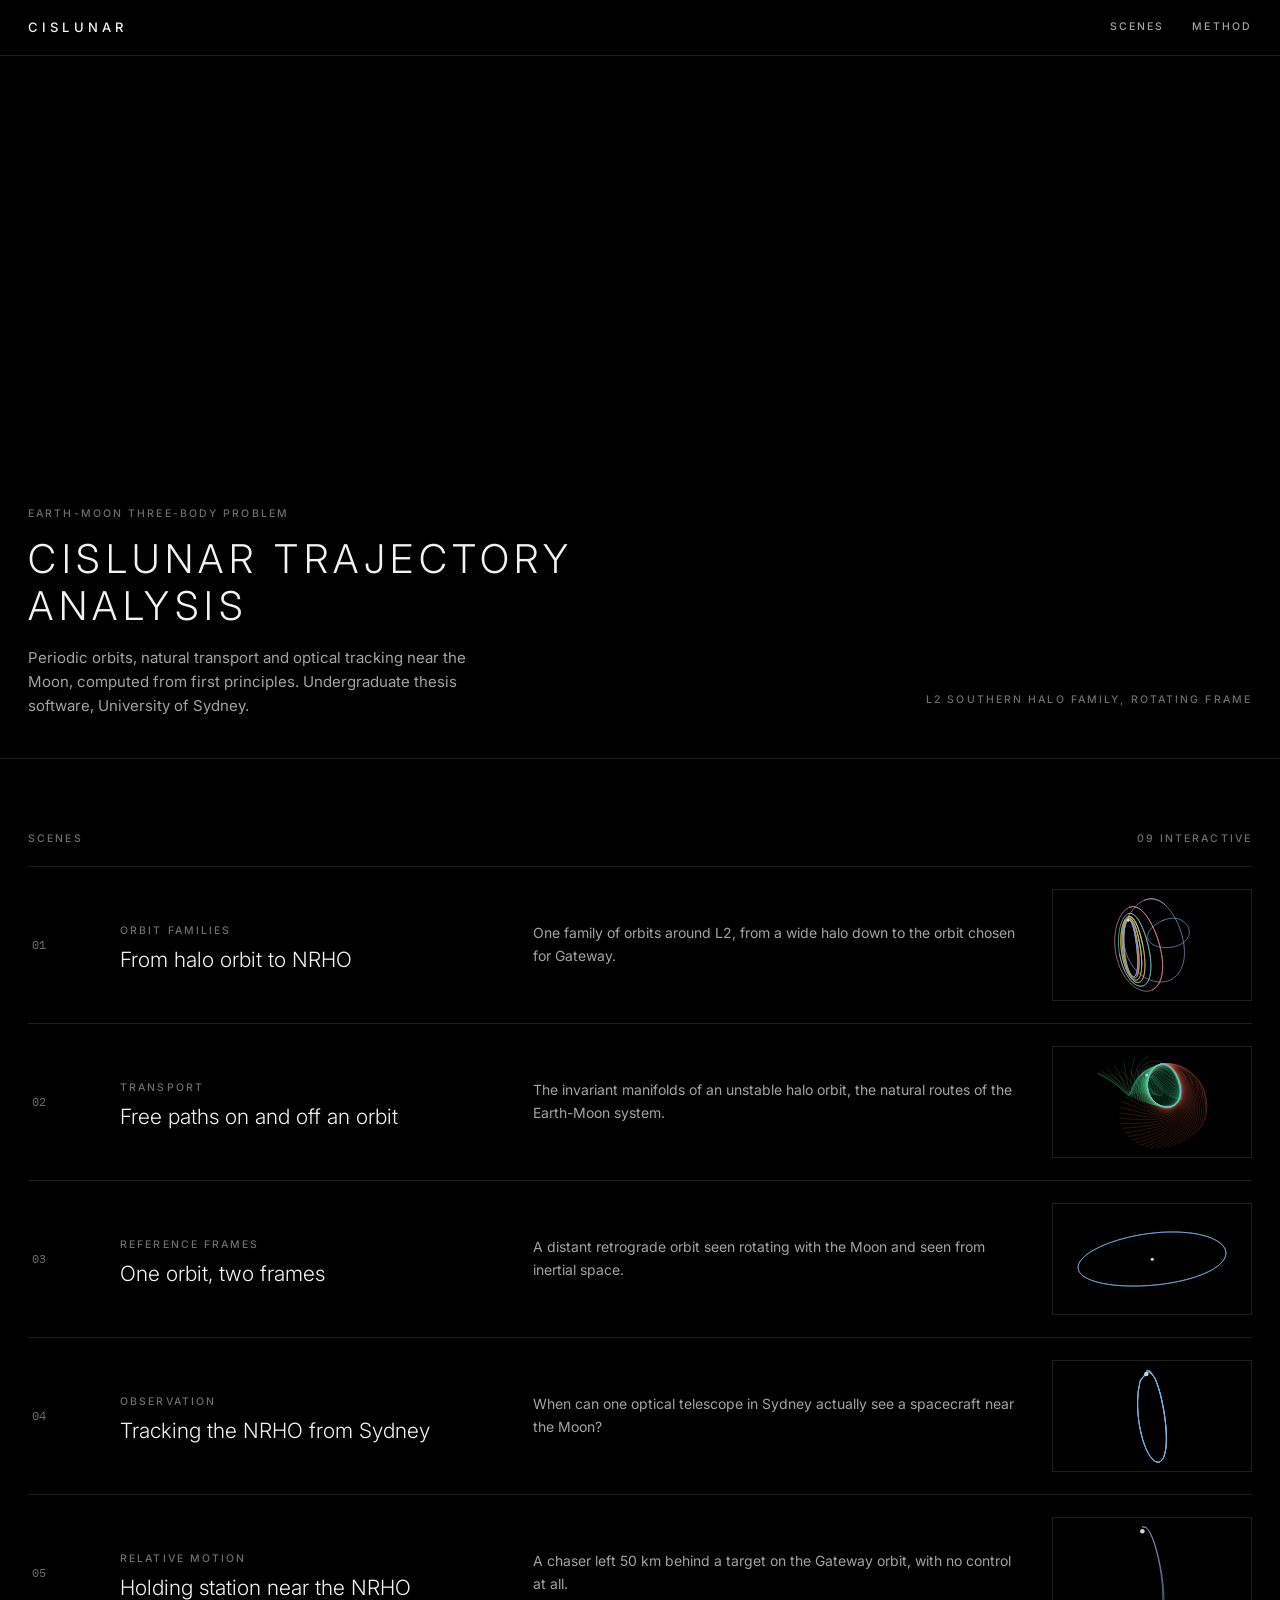
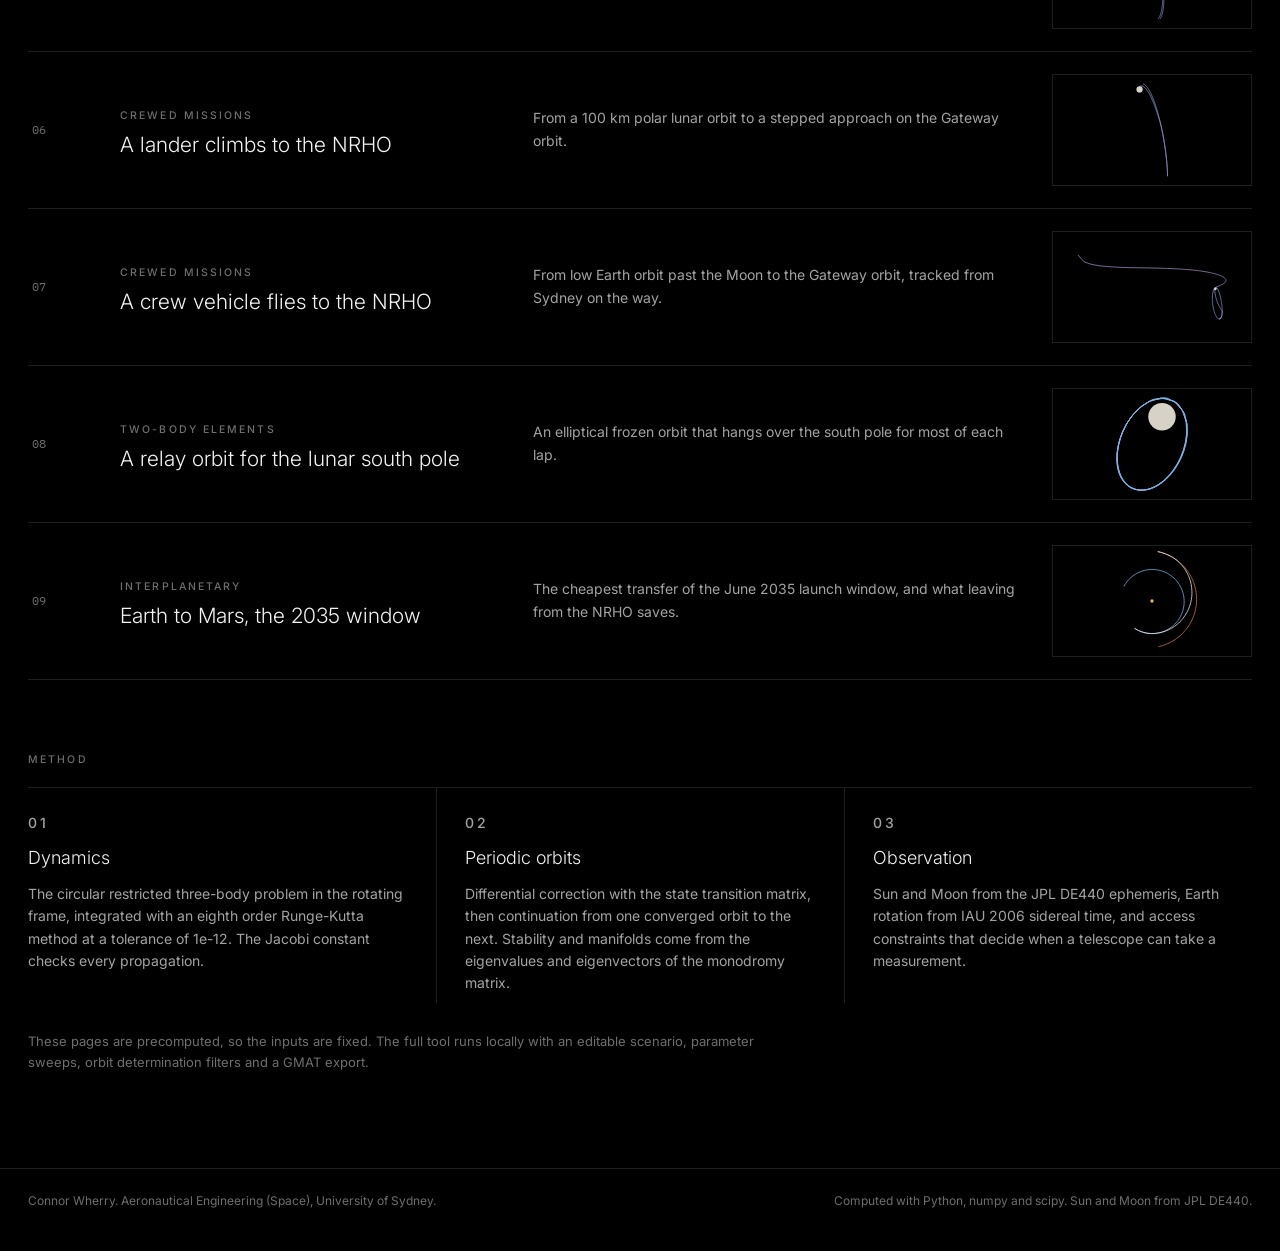
==== commit 593a4e30: "Stepped approach through hold points, and a powered lunar flyby for the crew leg engine/rendezvous: " ====
--- a/site/index.html
+++ b/site/index.html
@@ -68,15 +68,15 @@
       <span class="scene-number">06</span>
       <span><span class="label">Crewed missions</span>
         <span class="scene-title" style="display:block">A lander climbs to the NRHO</span></span>
-      <p class="scene-tagline">From a 100 km polar lunar orbit to a rendezvous with the Gateway orbit in half a day.</p>
-      <span class="thumb"><svg viewBox="0 0 320 200" xmlns="http://www.w3.org/2000/svg" aria-hidden="true"><polyline points="146.0,16.0 147.9,17.0 149.5,18.2 150.9,19.6 152.2,21.0 153.3,22.5 154.4,24.1 155.3,25.6 156.2,27.1 157.1,28.7 157.8,30.2 158.6,31.7 159.3,33.2 159.9,34.6 160.5,36.1 161.1,37.5 161.7,38.9 162.2,40.3 162.8,41.7 163.3,43.1 163.8,44.4 164.2,45.8 164.7,47.1 165.1,48.4 165.6,49.7 166.0,51.0 166.4,52.2 166.8,53.5 167.2,54.7 167.5,56.0 167.9,57.2 168.2,58.4 168.6,59.6 168.9,60.8 169.2,61.9 169.6,63.1 169.9,64.3 170.2,65.4 170.5,66.5 170.8,67.7 171.1,68.8 171.3,69.9 171.6,71.0 171.9,72.1 172.2,73.2 172.4,74.2 172.7,75.3 172.9,76.4 173.2,77.4 173.4,78.4 173.6,79.5 173.9,80.5 174.1,81.5 174.3,82.5 174.5,83.5 174.8,84.5 175.0,85.5 175.2,86.5 175.4,87.5 175.6,88.5 175.8,89.4 176.0,90.4 176.2,91.3 176.3,92.3 176.5,93.2 176.7,94.1 176.9,95.1 177.1,96.0 177.2,96.9 177.4,97.8 177.6,98.7 177.7,99.6 177.9,100.5 178.0,101.4 178.2,102.3 178.3,103.2 178.5,104.0 178.6,104.9 178.8,105.8 178.9,106.6 179.1,107.5 179.2,108.3 179.3,109.2 179.5,110.0 179.6,110.8 179.7,111.7 179.8,112.5 180.0,113.3 180.1,114.1 180.2,114.9 180.3,115.7 180.4,116.5 180.6,117.3 180.7,118.1 180.8,118.9 180.9,119.7 181.0,120.5 181.1,121.2 181.2,122.0 181.3,122.8 181.4,123.5 181.5,124.3 181.6,125.0 181.7,125.8 181.7,126.5 181.8,127.3 181.9,128.0 182.0,128.7 182.1,129.5 182.2,130.2 182.2,130.9 182.3,131.6 182.4,132.3 182.5,133.1 182.5,133.8 182.6,134.5 182.7,135.2 182.7,135.8 182.8,136.5 182.9,137.2 182.9,137.9 183.0,138.6 183.0,139.3 183.1,139.9 183.1,140.6 183.2,141.3 183.2,141.9 183.3,142.6 183.3,143.2 183.4,143.9 183.4,144.5 183.5,145.2 183.5,145.8 183.6,146.5 183.6,147.1 183.6,147.7 183.7,148.3 183.7,149.0 183.8,149.6 183.8,150.2 183.8,150.8 183.8,151.4 183.9,152.0 183.9,152.6 183.9,153.2 183.9,153.8 184.0,154.4 184.0,155.0 184.0,155.6 184.0,156.2 184.0,156.8 184.1,157.3 184.1,157.9 184.1,158.5 184.1,159.1 184.1,159.6 184.1,160.2 184.1,160.7 184.1,161.3 184.1,161.8 184.2,162.4 184.2,162.9 184.2,163.5 184.2,164.0 184.2,164.6 184.2,165.1 184.2,165.6 184.1,166.1 184.1,166.7 184.1,167.2 184.1,167.7 184.1,168.2 184.1,168.7 184.1,169.2 184.1,169.8 184.1,170.3 184.1,170.8 184.0,171.3 184.0,171.8 184.0,172.2 184.0,172.7 184.0,173.2 183.9,173.7 183.9,174.2 183.9,174.7 183.9,175.1 183.8,175.6 183.8,176.1 183.8,176.5 183.8,177.0 183.7,177.5 183.7,177.9 183.7,178.4 183.6,178.8 183.6,179.3 183.6,179.7 183.5,180.1 183.5,180.6 183.4,181.0 183.4,181.5 183.4,181.9 183.3,182.3 183.3,182.7 183.2,183.2 183.2,183.6 183.1,184.0" fill="none" stroke="#7fb2e5" stroke-width="1.4" stroke-linejoin="round" opacity="0.9"/><polyline points="140.1,20.2 143.5,19.3 146.2,20.1 148.3,21.5 150.0,23.1 151.4,24.7 152.6,26.3 153.7,28.0 154.7,29.6 155.6,31.1 156.4,32.7 157.2,34.2 157.9,35.7 158.6,37.1 159.3,38.5 159.9,40.0 160.5,41.3 161.1,42.7 161.7,44.0 162.2,45.4 162.7,46.7 163.2,47.9 163.7,49.2 164.2,50.5 164.6,51.7 165.1,52.9 165.5,54.1 165.9,55.3 166.3,56.5 166.7,57.6 167.1,58.8 167.5,59.9 167.9,61.0 168.3,62.2 168.6,63.3 169.0,64.3 169.3,65.4 169.7,66.5 170.0,67.6 170.3,68.6 170.6,69.6 171.0,70.7 171.3,71.7 171.6,72.7 171.9,73.7 172.2,74.7 172.5,75.7 172.7,76.7 173.0,77.7 173.3,78.6 173.6,79.6 173.9,80.5 174.1,81.5 174.3,82.5 174.5,83.5 174.8,84.5 175.0,85.5 175.2,86.5 175.4,87.5 175.6,88.5 175.8,89.4 176.0,90.4 176.2,91.3 176.3,92.3 176.5,93.2 176.7,94.1 176.9,95.1 177.1,96.0 177.2,96.9 177.4,97.8 177.6,98.7 177.7,99.6 177.9,100.5 178.0,101.4 178.2,102.3 178.3,103.2 178.5,104.0 178.6,104.9 178.8,105.8 178.9,106.6 179.1,107.5 179.2,108.3 179.3,109.2 179.5,110.0 179.6,110.8 179.7,111.7 179.8,112.5 180.0,113.3 180.1,114.1 180.2,114.9 180.3,115.7 180.4,116.5 180.6,117.3 180.7,118.1 180.8,118.9 180.9,119.7 181.0,120.5 181.1,121.2 181.2,122.0 181.3,122.8 181.4,123.5 181.5,124.3 181.6,125.0 181.7,125.8 181.7,126.5 181.8,127.3 181.9,128.0 182.0,128.7 182.1,129.5 182.2,130.2 182.2,130.9 182.3,131.6 182.4,132.3 182.5,133.1 182.5,133.8 182.6,134.5 182.7,135.2 182.7,135.8 182.8,136.5 182.9,137.2 182.9,137.9 183.0,138.6 183.0,139.3 183.1,139.9 183.1,140.6 183.2,141.3 183.2,141.9 183.3,142.6 183.3,143.2 183.4,143.9 183.4,144.5 183.5,145.2 183.5,145.8 183.6,146.5 183.6,147.1 183.6,147.7 183.7,148.3 183.7,149.0 183.8,149.6 183.8,150.2 183.8,150.8 183.8,151.4 183.9,152.0 183.9,152.6 183.9,153.2 183.9,153.8 184.0,154.4 184.0,155.0 184.0,155.6 184.0,156.2 184.0,156.8 184.1,157.3 184.1,157.9 184.1,158.5 184.1,159.1 184.1,159.6 184.1,160.2 184.1,160.7 184.1,161.3 184.1,161.8 184.2,162.4 184.2,162.9 184.2,163.5 184.2,164.0 184.2,164.6 184.2,165.1 184.2,165.6 184.1,166.1 184.1,166.7 184.1,167.2 184.1,167.7 184.1,168.2 184.1,168.7 184.1,169.2 184.1,169.8 184.1,170.3 184.1,170.8 184.0,171.3 184.0,171.8 184.0,172.2 184.0,172.7 184.0,173.2 183.9,173.7 183.9,174.2 183.9,174.7 183.9,175.1 183.8,175.6 183.8,176.1 183.8,176.5 183.8,177.0 183.7,177.5 183.7,177.9 183.7,178.4 183.6,178.8 183.6,179.3 183.6,179.7 183.5,180.1 183.5,180.6 183.4,181.0 183.4,181.5 183.4,181.9 183.3,182.3 183.3,182.7 183.2,183.2 183.2,183.6 183.1,184.0" fill="none" stroke="#b79ad6" stroke-width="1.4" stroke-linejoin="round" opacity="0.9"/><circle cx="140.7" cy="24.7" r="4.8" fill="#d6d2c8"/></svg></span>
+      <p class="scene-tagline">From a 100 km polar lunar orbit to a stepped approach on the Gateway orbit.</p>
+      <span class="thumb"><svg viewBox="0 0 320 200" xmlns="http://www.w3.org/2000/svg" aria-hidden="true"><polyline points="143.6,16.0 145.2,16.8 146.6,17.7 147.9,18.8 149.1,20.0 150.2,21.2 151.2,22.4 152.2,23.7 153.1,25.0 153.9,26.2 154.7,27.5 155.4,28.8 156.2,30.1 156.8,31.4 157.5,32.6 158.1,33.9 158.7,35.1 159.3,36.4 159.8,37.6 160.3,38.8 160.9,40.0 161.4,41.2 161.8,42.4 162.3,43.6 162.8,44.8 163.2,45.9 163.6,47.1 164.0,48.2 164.4,49.3 164.8,50.5 165.2,51.6 165.6,52.7 166.0,53.8 166.3,54.9 166.7,55.9 167.0,57.0 167.4,58.1 167.7,59.1 168.0,60.2 168.4,61.2 168.7,62.3 169.0,63.3 169.3,64.3 169.6,65.3 169.9,66.3 170.2,67.3 170.4,68.3 170.7,69.3 171.0,70.3 171.3,71.3 171.5,72.2 171.8,73.2 172.0,74.1 172.3,75.1 172.5,76.0 172.8,77.0 173.0,77.9 173.2,78.8 173.5,79.8 173.7,80.7 173.9,81.6 174.2,82.5 174.4,83.4 174.6,84.3 174.8,85.2 175.0,86.1 175.2,87.0 175.4,87.9 175.6,88.7 175.8,89.6 176.0,90.5 176.2,91.3 176.4,92.2 176.6,93.0 176.8,93.9 177.0,94.7 177.2,95.6 177.3,96.4 177.5,97.2 177.7,98.1 177.9,98.9 178.0,99.7 178.2,100.5 178.4,101.3 178.5,102.1 178.7,102.9 178.8,103.7 179.0,104.5 179.2,105.3 179.3,106.1 179.5,106.9 179.6,107.7 179.8,108.4 179.9,109.2 180.1,110.0 180.2,110.8 180.3,111.5 180.5,112.3 180.6,113.0 180.8,113.8 180.9,114.5 181.0,115.3 181.2,116.0 181.3,116.8 181.4,117.5 181.5,118.2 181.7,119.0 181.8,119.7 181.9,120.4 182.0,121.2 182.2,121.9 182.3,122.6 182.4,123.3 182.5,124.0 182.6,124.7 182.7,125.4 182.8,126.1 182.9,126.8 183.1,127.5 183.2,128.2 183.3,128.9 183.4,129.6 183.5,130.3 183.6,131.0 183.7,131.6 183.8,132.3 183.9,133.0 184.0,133.7 184.1,134.3 184.2,135.0 184.2,135.7 184.3,136.3 184.4,137.0 184.5,137.6 184.6,138.3 184.7,138.9 184.8,139.6 184.9,140.2 184.9,140.9 185.0,141.5 185.1,142.1 185.2,142.8 185.3,143.4 185.3,144.0 185.4,144.7 185.5,145.3 185.6,145.9 185.6,146.5 185.7,147.1 185.8,147.8 185.8,148.4 185.9,149.0 186.0,149.6 186.0,150.2 186.1,150.8 186.2,151.4 186.2,152.0 186.3,152.6 186.4,153.2 186.4,153.8 186.5,154.4 186.5,155.0 186.6,155.5 186.6,156.1 186.7,156.7 186.8,157.3 186.8,157.9 186.9,158.4 186.9,159.0 187.0,159.6 187.0,160.1 187.1,160.7 187.1,161.3 187.2,161.8 187.2,162.4 187.2,162.9 187.3,163.5 187.3,164.1 187.4,164.6 187.4,165.1 187.4,165.7 187.5,166.2 187.5,166.8 187.6,167.3 187.6,167.9 187.6,168.4 187.7,168.9 187.7,169.5 187.7,170.0 187.8,170.5 187.8,171.0 187.8,171.6 187.9,172.1 187.9,172.6 187.9,173.1 187.9,173.6 188.0,174.1 188.0,174.7 188.0,175.2 188.0,175.7 188.1,176.2 188.1,176.7 188.1,177.2 188.1,177.7 188.1,178.2 188.2,178.7 188.2,179.2 188.2,179.7 188.2,180.2 188.2,180.6 188.2,181.1 188.3,181.6 188.3,182.1 188.3,182.6 188.3,183.0 188.3,183.5 188.3,184.0" fill="none" stroke="#7fb2e5" stroke-width="1.4" stroke-linejoin="round" opacity="0.9"/><polyline points="136.7,20.9 139.6,19.9 142.2,20.1 144.3,21.0 146.0,22.2 147.5,23.5 148.7,24.8 149.9,26.2 150.9,27.6 151.9,28.9 152.8,30.3 153.6,31.6 154.4,32.9 155.1,34.2 155.8,35.5 156.5,36.8 157.1,38.0 157.7,39.3 158.3,40.5 158.9,41.7 159.4,42.9 160.0,44.1 160.5,45.2 161.0,46.4 161.4,47.5 161.9,48.6 162.4,49.7 162.8,50.8 163.2,51.9 163.7,53.0 164.1,54.1 164.5,55.1 164.9,56.2 165.3,57.2 165.6,58.2 166.0,59.2 166.4,60.2 166.7,61.2 167.1,62.2 167.4,63.2 167.8,64.2 168.1,65.2 168.4,66.1 168.7,67.1 169.1,68.0 169.4,69.0 169.7,69.9 170.0,70.8 170.3,71.7 170.6,72.7 170.9,73.6 171.2,74.5 171.4,75.4 171.7,76.2 172.0,77.1 172.3,78.0 172.5,78.9 172.8,79.7 173.1,80.6 173.3,81.4 173.6,82.3 173.8,83.1 174.1,84.0 174.3,84.8 174.6,85.6 174.8,86.5 175.1,87.3 175.3,88.1 175.5,88.9 175.8,89.7 176.0,90.5 176.2,91.3 176.5,92.1 176.7,93.0 176.8,93.8 177.0,94.6 177.2,95.5 177.4,96.3 177.6,97.2 177.7,98.0 177.9,98.8 178.1,99.6 178.2,100.5 178.4,101.3 178.5,102.1 178.7,102.9 178.9,103.7 179.0,104.5 179.2,105.3 179.3,106.1 179.5,106.9 179.6,107.7 179.8,108.4 179.9,109.2 180.1,110.0 180.2,110.8 180.3,111.5 180.5,112.3 180.6,113.0 180.8,113.8 180.9,114.5 181.0,115.3 181.2,116.0 181.3,116.8 181.4,117.5 181.5,118.2 181.7,119.0 181.8,119.7 181.9,120.4 182.0,121.2 182.2,121.9 182.3,122.6 182.4,123.3 182.5,124.0 182.6,124.7 182.7,125.4 182.8,126.1 182.9,126.8 183.1,127.5 183.2,128.2 183.3,128.9 183.4,129.6 183.5,130.3 183.6,131.0 183.7,131.6 183.8,132.3 183.9,133.0 184.0,133.7 184.1,134.3 184.2,135.0 184.2,135.7 184.3,136.3 184.4,137.0 184.5,137.6 184.6,138.3 184.7,138.9 184.8,139.6 184.9,140.2 184.9,140.9 185.0,141.5 185.1,142.1 185.2,142.8 185.3,143.4 185.3,144.0 185.4,144.7 185.5,145.3 185.6,145.9 185.6,146.5 185.7,147.1 185.8,147.8 185.8,148.4 185.9,149.0 186.0,149.6 186.0,150.2 186.1,150.8 186.2,151.4 186.2,152.0 186.3,152.6 186.4,153.2 186.4,153.8 186.5,154.4 186.5,155.0 186.6,155.5 186.6,156.1 186.7,156.7 186.8,157.3 186.8,157.9 186.9,158.4 186.9,159.0 187.0,159.6 187.0,160.1 187.1,160.7 187.1,161.3 187.2,161.8 187.2,162.4 187.2,162.9 187.3,163.5 187.3,164.1 187.4,164.6 187.4,165.1 187.4,165.7 187.5,166.2 187.5,166.8 187.6,167.3 187.6,167.9 187.6,168.4 187.7,168.9 187.7,169.5 187.7,170.0 187.8,170.5 187.8,171.0 187.8,171.6 187.9,172.1 187.9,172.6 187.9,173.1 187.9,173.6 188.0,174.1 188.0,174.7 188.0,175.2 188.0,175.7 188.1,176.2 188.1,176.7 188.1,177.2 188.1,177.7 188.1,178.2 188.2,178.7 188.2,179.2 188.2,179.7 188.2,180.2 188.2,180.6 188.2,181.1 188.3,181.6 188.3,182.1 188.3,182.6 188.3,183.0 188.3,183.5 188.3,184.0" fill="none" stroke="#b79ad6" stroke-width="1.4" stroke-linejoin="round" opacity="0.9"/><circle cx="137.4" cy="26.2" r="5.7" fill="#d6d2c8"/></svg></span>
     </a>
     <a class="scene-row" href="crew-transfer.html">
       <span class="scene-number">07</span>
       <span><span class="label">Crewed missions</span>
         <span class="scene-title" style="display:block">A crew vehicle flies to the NRHO</span></span>
-      <p class="scene-tagline">From low Earth orbit to the Gateway orbit, tracked from a telescope in Sydney on the way.</p>
-      <span class="thumb"><svg viewBox="0 0 320 200" xmlns="http://www.w3.org/2000/svg" aria-hidden="true"><polyline points="278.0,154.8 277.9,154.6 277.7,154.4 277.6,154.1 277.4,153.8 277.3,153.6 277.1,153.3 277.0,153.0 276.8,152.7 276.7,152.4 276.5,152.1 276.4,151.8 276.2,151.5 276.1,151.2 275.9,150.8 275.8,150.5 275.6,150.1 275.5,149.8 275.3,149.4 275.2,149.1 275.0,148.7 274.9,148.3 274.8,147.9 274.6,147.5 274.5,147.1 274.3,146.6 274.2,146.2 274.0,145.8 273.9,145.3 273.8,144.9 273.6,144.4 273.5,143.9 273.4,143.4 273.2,142.9 273.1,142.4 273.0,141.9 272.8,141.4 272.7,140.8 272.6,140.3 272.5,139.7 272.3,139.1 272.2,138.5 272.1,138.0 272.0,137.3 271.9,136.7 271.8,136.1 271.7,135.4 271.6,134.8 271.5,134.1 271.4,133.4 271.3,132.7 271.2,132.0 271.1,131.2 271.0,130.5 271.0,129.7 270.9,128.9 270.8,128.1 270.8,127.2 270.7,126.4 270.7,125.5 270.7,124.6 270.7,123.6 270.6,122.7 270.7,121.7 270.7,120.6 270.7,119.5 270.8,118.4 270.8,117.3 270.9,116.1 271.1,114.8 271.2,113.5 271.4,112.0 271.7,110.5 272.1,108.9 272.6,107.2 273.3,105.3 274.4,103.3 276.0,101.8 277.7,101.8 279.0,102.7 279.9,103.9 280.6,105.1 281.2,106.3 281.8,107.4 282.2,108.5 282.6,109.6 283.0,110.6 283.3,111.7 283.6,112.6 283.9,113.6 284.2,114.5 284.4,115.4 284.7,116.3 284.9,117.2 285.1,118.1 285.3,118.9 285.5,119.7 285.7,120.5 285.9,121.3 286.0,122.1 286.2,122.8 286.3,123.6 286.5,124.3 286.6,125.0 286.7,125.7 286.9,126.4 287.0,127.1 287.1,127.8 287.2,128.4 287.3,129.1 287.4,129.7 287.5,130.4 287.6,131.0 287.7,131.6 287.7,132.2 287.8,132.8 287.9,133.4 288.0,133.9 288.0,134.5 288.1,135.1 288.1,135.6 288.2,136.2 288.2,136.7 288.3,137.2 288.3,137.8 288.4,138.3 288.4,138.8 288.4,139.3 288.5,139.8 288.5,140.3 288.5,140.7 288.5,141.2 288.6,141.7 288.6,142.1 288.6,142.6 288.6,143.0 288.6,143.4 288.6,143.9 288.6,144.3 288.6,144.7 288.6,145.1 288.6,145.5 288.6,145.9 288.6,146.3 288.6,146.7 288.5,147.1 288.5,147.4 288.5,147.8 288.5,148.2 288.4,148.5 288.4,148.9 288.4,149.2 288.4,149.6 288.3,149.9 288.3,150.2 288.2,150.5 288.2,150.8 288.2,151.1 288.1,151.4 288.1,151.7 288.0,152.0 288.0,152.3 287.9,152.6 287.9,152.9 287.8,153.1 287.7,153.4 287.7,153.6 287.6,153.9 287.6,154.1 287.5,154.4 287.4,154.6 287.4,154.8 287.3,155.0 287.2,155.3 287.1,155.5 287.1,155.7 287.0,155.9 286.9,156.1 286.8,156.2 286.7,156.4 286.7,156.6 286.6,156.8 286.5,156.9 286.4,157.1 286.3,157.2 286.2,157.4 286.1,157.5 286.0,157.7 285.9,157.8 285.8,157.9 285.7,158.0 285.6,158.1 285.5,158.3 285.4,158.4 285.3,158.5 285.2,158.5 285.1,158.6 285.0,158.7 284.9,158.8 284.8,158.9 284.6,158.9 284.5,159.0 284.4,159.0 284.3,159.1 284.2,159.1 284.1,159.1 283.9,159.2 283.8,159.2 283.7,159.2 283.6,159.2 283.4,159.2 283.3,159.2 283.2,159.2 283.1,159.2 282.9,159.2 282.8,159.2 282.7,159.1 282.5,159.1 282.4,159.1 282.3,159.0 282.1,159.0 282.0,158.9 281.9,158.8 281.7,158.8 281.6,158.7 281.5,158.6 281.3,158.5 281.2,158.4" fill="none" stroke="#7fb2e5" stroke-width="1.4" stroke-linejoin="round" opacity="0.9"/><polyline points="25.6,41.6 38.4,40.8 48.9,40.8 57.6,40.9 65.1,41.2 71.8,41.4 78.0,41.8 83.8,42.1 89.2,42.4 94.4,42.8 99.3,43.2 104.0,43.6 108.5,44.0 112.8,44.5 117.0,44.9 121.1,45.4 125.0,45.9 128.8,46.3 132.5,46.8 136.2,47.3 139.7,47.9 143.1,48.4 146.5,48.9 149.8,49.5 153.0,50.0 156.2,50.6 159.3,51.1 162.3,51.7 165.3,52.3 168.2,52.9 171.1,53.5 173.9,54.1 176.6,54.7 179.3,55.3 182.0,56.0 184.6,56.6 187.2,57.2 189.7,57.9 192.2,58.5 194.6,59.2 197.0,59.9 199.4,60.6 201.7,61.2 204.0,61.9 206.3,62.6 208.5,63.3 210.7,64.0 212.8,64.7 214.9,65.4 217.0,66.2 219.0,66.9 221.0,67.6 223.0,68.3 225.0,69.1 226.9,69.8 228.8,70.6 230.6,71.3 232.4,72.1 234.2,72.8 236.0,73.6 237.7,74.4 239.4,75.1 241.1,75.9 242.7,76.7 244.4,77.5 245.9,78.3 247.5,79.1 249.0,79.8 250.5,80.6 252.0,81.4 253.5,82.2 254.9,83.1 256.3,83.9 257.6,84.7 259.0,85.5 260.3,86.3 261.6,87.1 262.8,87.9 264.1,88.8 265.3,89.6 266.5,90.4 267.6,91.3 268.8,92.1 269.9,92.9 271.0,93.8 272.0,94.6 273.0,95.5 274.0,96.3 275.0,97.1 276.0,98.0 276.9,98.8 277.8,99.7 278.7,100.5 279.6,101.4 280.4,102.2 281.2,103.1 282.0,103.9 282.7,104.8 283.5,105.6 284.2,106.5 284.9,107.4 285.5,108.2 286.2,109.1 286.8,109.9 287.4,110.8 287.9,111.6 288.5,112.5 289.0,113.4 289.5,114.2 289.9,115.1 290.4,115.9 290.8,116.8 291.2,117.6 291.6,118.5 291.9,119.4 292.3,120.2 292.6,121.1 292.8,121.9 293.1,122.8 293.3,123.6 293.5,124.5 293.7,125.3 293.9,126.1 294.0,127.0 294.2,127.8 294.3,128.7 294.3,129.5 294.4,130.3 294.4,131.2 294.4,132.0 294.4,132.8 294.3,133.6 294.3,134.4 294.2,135.3 294.1,136.1 293.9,136.9 293.8,137.7 293.6,138.5 293.4,139.3 293.2,140.0 292.9,140.8 292.6,141.6 292.3,142.4 292.0,143.1 291.7,143.9 291.3,144.6 290.9,145.4 290.5,146.1 290.1,146.9 289.6,147.6 289.2,148.3 288.7,149.0 288.4,149.6 288.3,149.9 288.3,150.2 288.2,150.5 288.2,150.8 288.2,151.1 288.1,151.4 288.1,151.7 288.0,152.0 288.0,152.3 287.9,152.6 287.9,152.9 287.8,153.1 287.7,153.4 287.7,153.6 287.6,153.9 287.6,154.1 287.5,154.4 287.4,154.6 287.4,154.8 287.3,155.0 287.2,155.3 287.1,155.5 287.1,155.7 287.0,155.9 286.9,156.1 286.8,156.2 286.7,156.4 286.7,156.6 286.6,156.8 286.5,156.9 286.4,157.1 286.3,157.2 286.2,157.4 286.1,157.5 286.0,157.7 285.9,157.8 285.8,157.9 285.7,158.0 285.6,158.1 285.5,158.3 285.4,158.4 285.3,158.5 285.2,158.5 285.1,158.6 285.0,158.7 284.9,158.8 284.8,158.9 284.6,158.9 284.5,159.0 284.4,159.0 284.3,159.1 284.2,159.1 284.1,159.1 283.9,159.2 283.8,159.2 283.7,159.2 283.6,159.2 283.4,159.2 283.3,159.2 283.2,159.2 283.1,159.2 282.9,159.2 282.8,159.2 282.7,159.1 282.5,159.1 282.4,159.1 282.3,159.0 282.1,159.0 282.0,158.9 281.9,158.8 281.7,158.8 281.6,158.7 281.5,158.6 281.3,158.5 281.2,158.4" fill="none" stroke="#b79ad6" stroke-width="1.4" stroke-linejoin="round" opacity="0.9"/><circle cx="276.1" cy="104.2" r="2.5" fill="#d6d2c8"/></svg></span>
+      <p class="scene-tagline">From low Earth orbit past the Moon to the Gateway orbit, tracked from Sydney on the way.</p>
+      <span class="thumb"><svg viewBox="0 0 320 200" xmlns="http://www.w3.org/2000/svg" aria-hidden="true"><polyline points="286.6,152.8 286.5,153.1 286.5,153.4 286.4,153.7 286.3,154.0 286.2,154.3 286.1,154.5 286.0,154.8 285.9,155.0 285.8,155.2 285.7,155.4 285.6,155.7 285.4,155.9 285.3,156.1 285.2,156.2 285.1,156.4 285.0,156.6 284.9,156.7 284.7,156.9 284.6,157.0 284.5,157.2 284.3,157.3 284.2,157.4 284.1,157.5 283.9,157.6 283.8,157.7 283.6,157.8 283.5,157.8 283.3,157.9 283.2,157.9 283.0,158.0 282.9,158.0 282.7,158.0 282.6,158.0 282.4,158.0 282.3,158.0 282.1,158.0 281.9,158.0 281.8,158.0 281.6,157.9 281.5,157.9 281.3,157.8 281.1,157.8 280.9,157.7 280.8,157.6 280.6,157.5 280.4,157.4 280.2,157.3 280.1,157.1 279.9,157.0 279.7,156.9 279.5,156.7 279.4,156.5 279.2,156.4 279.0,156.2 278.8,156.0 278.6,155.8 278.4,155.6 278.3,155.3 278.1,155.1 277.9,154.8 277.7,154.6 277.5,154.3 277.3,154.0 277.1,153.7 276.9,153.4 276.8,153.1 276.6,152.8 276.4,152.5 276.2,152.1 276.0,151.8 275.8,151.4 275.6,151.0 275.4,150.6 275.2,150.2 275.1,149.8 274.9,149.4 274.7,149.0 274.5,148.5 274.3,148.0 274.1,147.6 274.0,147.1 273.8,146.6 273.6,146.1 273.4,145.5 273.2,145.0 273.1,144.4 272.9,143.9 272.7,143.3 272.5,142.7 272.4,142.0 272.2,141.4 272.0,140.8 271.9,140.1 271.7,139.4 271.6,138.7 271.4,138.0 271.3,137.2 271.1,136.5 271.0,135.7 270.8,134.9 270.7,134.1 270.6,133.2 270.5,132.3 270.3,131.5 270.2,130.5 270.1,129.6 270.1,128.6 270.0,127.6 269.9,126.6 269.8,125.5 269.8,124.4 269.8,123.2 269.7,122.0 269.7,120.8 269.8,119.5 269.8,118.1 269.9,116.7 270.0,115.2 270.2,113.6 270.4,111.9 270.7,110.0 271.2,108.0 271.8,105.8 272.8,103.4 274.6,101.1 276.8,100.8 278.3,102.1 279.4,103.6 280.2,105.1 280.8,106.5 281.4,107.9 281.9,109.2 282.3,110.5 282.7,111.7 283.1,112.9 283.4,114.1 283.7,115.2 284.0,116.3 284.2,117.4 284.5,118.4 284.7,119.4 284.9,120.4 285.1,121.4 285.3,122.3 285.5,123.3 285.7,124.2 285.8,125.0 286.0,125.9 286.1,126.8 286.3,127.6 286.4,128.4 286.5,129.2 286.6,130.0 286.7,130.7 286.8,131.5 286.9,132.2 287.0,133.0 287.1,133.7 287.1,134.4 287.2,135.1 287.3,135.7 287.3,136.4 287.4,137.0 287.4,137.7 287.5,138.3 287.5,138.9 287.5,139.5 287.6,140.1 287.6,140.7 287.6,141.3 287.6,141.8 287.6,142.4 287.6,142.9 287.6,143.4 287.6,144.0 287.6,144.5 287.6,145.0 287.6,145.5 287.6,145.9 287.5,146.4 287.5,146.9 287.5,147.3 287.4,147.7 287.4,148.2 287.4,148.6 287.3,149.0 287.3,149.4 287.2,149.8 287.2,150.2 287.1,150.5 287.0,150.9 287.0,151.3 286.9,151.6 286.8,151.9 286.8,152.3 286.7,152.6 286.6,152.9 286.5,153.2 286.4,153.5 286.3,153.8 286.3,154.0 286.2,154.3 286.1,154.6 286.0,154.8 285.9,155.0 285.8,155.3 285.6,155.5 285.5,155.7 285.4,155.9 285.3,156.1 285.2,156.3 285.1,156.4 285.0,156.6 284.8,156.8 284.7,156.9 284.6,157.1 284.4,157.2 284.3,157.3 284.2,157.4 284.0,157.5 283.9,157.6 283.8,157.7 283.6,157.8 283.5,157.8 283.3,157.9 283.2,157.9 283.0,158.0 282.9,158.0 282.7,158.0 282.6,158.0 282.4,158.0 282.2,158.0 282.1,158.0 281.9,158.0" fill="none" stroke="#7fb2e5" stroke-width="1.4" stroke-linejoin="round" opacity="0.9"/><polyline points="25.6,42.0 36.4,54.1 46.7,57.9 55.6,59.9 63.5,61.2 70.8,62.1 77.5,62.7 83.9,63.2 89.9,63.6 95.7,63.9 101.3,64.2 106.6,64.4 111.7,64.5 116.7,64.7 121.5,64.8 126.2,64.9 130.8,65.0 135.3,65.0 139.6,65.1 143.8,65.2 148.0,65.2 152.0,65.3 156.0,65.4 159.9,65.5 163.7,65.5 167.4,65.6 171.0,65.7 174.6,65.8 178.1,65.9 181.5,66.0 184.9,66.1 188.2,66.2 191.4,66.4 194.6,66.5 197.7,66.6 200.8,66.8 203.7,66.9 206.7,67.1 209.6,67.2 212.4,67.4 215.2,67.6 217.9,67.8 220.6,68.0 223.2,68.2 225.7,68.4 228.2,68.6 230.7,68.9 233.1,69.1 235.4,69.3 237.8,69.6 240.0,69.8 242.2,70.1 244.4,70.4 246.5,70.6 248.5,70.9 250.6,71.2 252.5,71.5 254.4,71.8 256.3,72.1 258.1,72.4 259.9,72.7 261.6,73.0 263.3,73.4 265.0,73.7 266.6,74.0 268.1,74.4 269.6,74.7 271.1,75.1 272.5,75.4 273.8,75.8 275.1,76.1 276.4,76.5 277.7,76.9 278.8,77.2 280.0,77.6 281.1,78.0 282.1,78.4 283.1,78.8 284.1,79.2 285.0,79.5 285.9,79.9 286.7,80.3 287.5,80.7 288.3,81.1 289.0,81.5 289.6,81.9 290.2,82.3 290.8,82.7 291.3,83.2 291.8,83.6 292.3,84.0 292.7,84.4 293.0,84.8 293.3,85.2 293.6,85.6 293.9,86.0 294.1,86.5 294.2,86.9 294.3,87.3 294.4,87.7 294.4,88.1 294.4,88.5 294.3,88.9 294.2,89.3 294.1,89.7 293.9,90.2 293.7,90.6 293.4,91.0 293.1,91.4 292.8,91.8 292.4,92.2 291.9,92.6 291.5,93.0 291.0,93.4 290.4,93.8 289.8,94.2 289.2,94.6 288.5,95.0 287.8,95.4 287.0,95.8 286.2,96.2 285.3,96.5 284.4,96.9 283.4,97.4 282.4,97.8 281.3,98.2 280.1,98.7 278.8,99.2 277.3,99.8 275.6,101.0 274.2,104.7 274.2,108.0 274.4,110.4 274.7,112.3 275.1,114.0 275.4,115.6 275.7,117.0 276.0,118.3 276.3,119.5 276.6,120.6 277.0,121.7 277.3,122.7 277.6,123.7 277.9,124.6 278.2,125.5 278.5,126.4 278.8,127.3 279.1,128.1 279.5,128.9 279.8,129.6 280.1,130.3 280.4,131.1 280.7,131.8 281.0,132.4 281.3,133.1 281.6,133.7 281.9,134.4 282.2,135.0 282.6,135.6 282.9,136.2 283.2,136.7 283.5,137.3 283.8,137.8 284.1,138.4 284.4,138.9 284.7,139.4 285.0,139.9 285.3,140.4 285.6,140.8 286.0,141.3 286.3,141.8 286.6,142.2 286.9,142.6 287.2,143.1 287.5,143.5 287.6,144.0 287.6,144.5 287.6,145.0 287.6,145.5 287.6,145.9 287.5,146.4 287.5,146.9 287.5,147.3 287.4,147.7 287.4,148.2 287.4,148.6 287.3,149.0 287.3,149.4 287.2,149.8 287.2,150.2 287.1,150.5 287.0,150.9 287.0,151.3 286.9,151.6 286.8,151.9 286.8,152.3 286.7,152.6 286.6,152.9 286.5,153.2 286.4,153.5 286.3,153.8 286.3,154.0 286.2,154.3 286.1,154.6 286.0,154.8 285.9,155.0 285.8,155.3 285.6,155.5 285.5,155.7 285.4,155.9 285.3,156.1 285.2,156.3 285.1,156.4 285.0,156.6 284.8,156.8 284.7,156.9 284.6,157.1 284.4,157.2 284.3,157.3 284.2,157.4 284.0,157.5 283.9,157.6 283.8,157.7 283.6,157.8 283.5,157.8 283.3,157.9 283.2,157.9 283.0,158.0 282.9,158.0 282.7,158.0 282.6,158.0 282.4,158.0 282.2,158.0 282.1,158.0 281.9,158.0" fill="none" stroke="#b79ad6" stroke-width="1.4" stroke-linejoin="round" opacity="0.9"/><circle cx="275.2" cy="103.3" r="2.5" fill="#d6d2c8"/></svg></span>
     </a>
     <a class="scene-row" href="lunar-relay.html">
       <span class="scene-number">08</span>
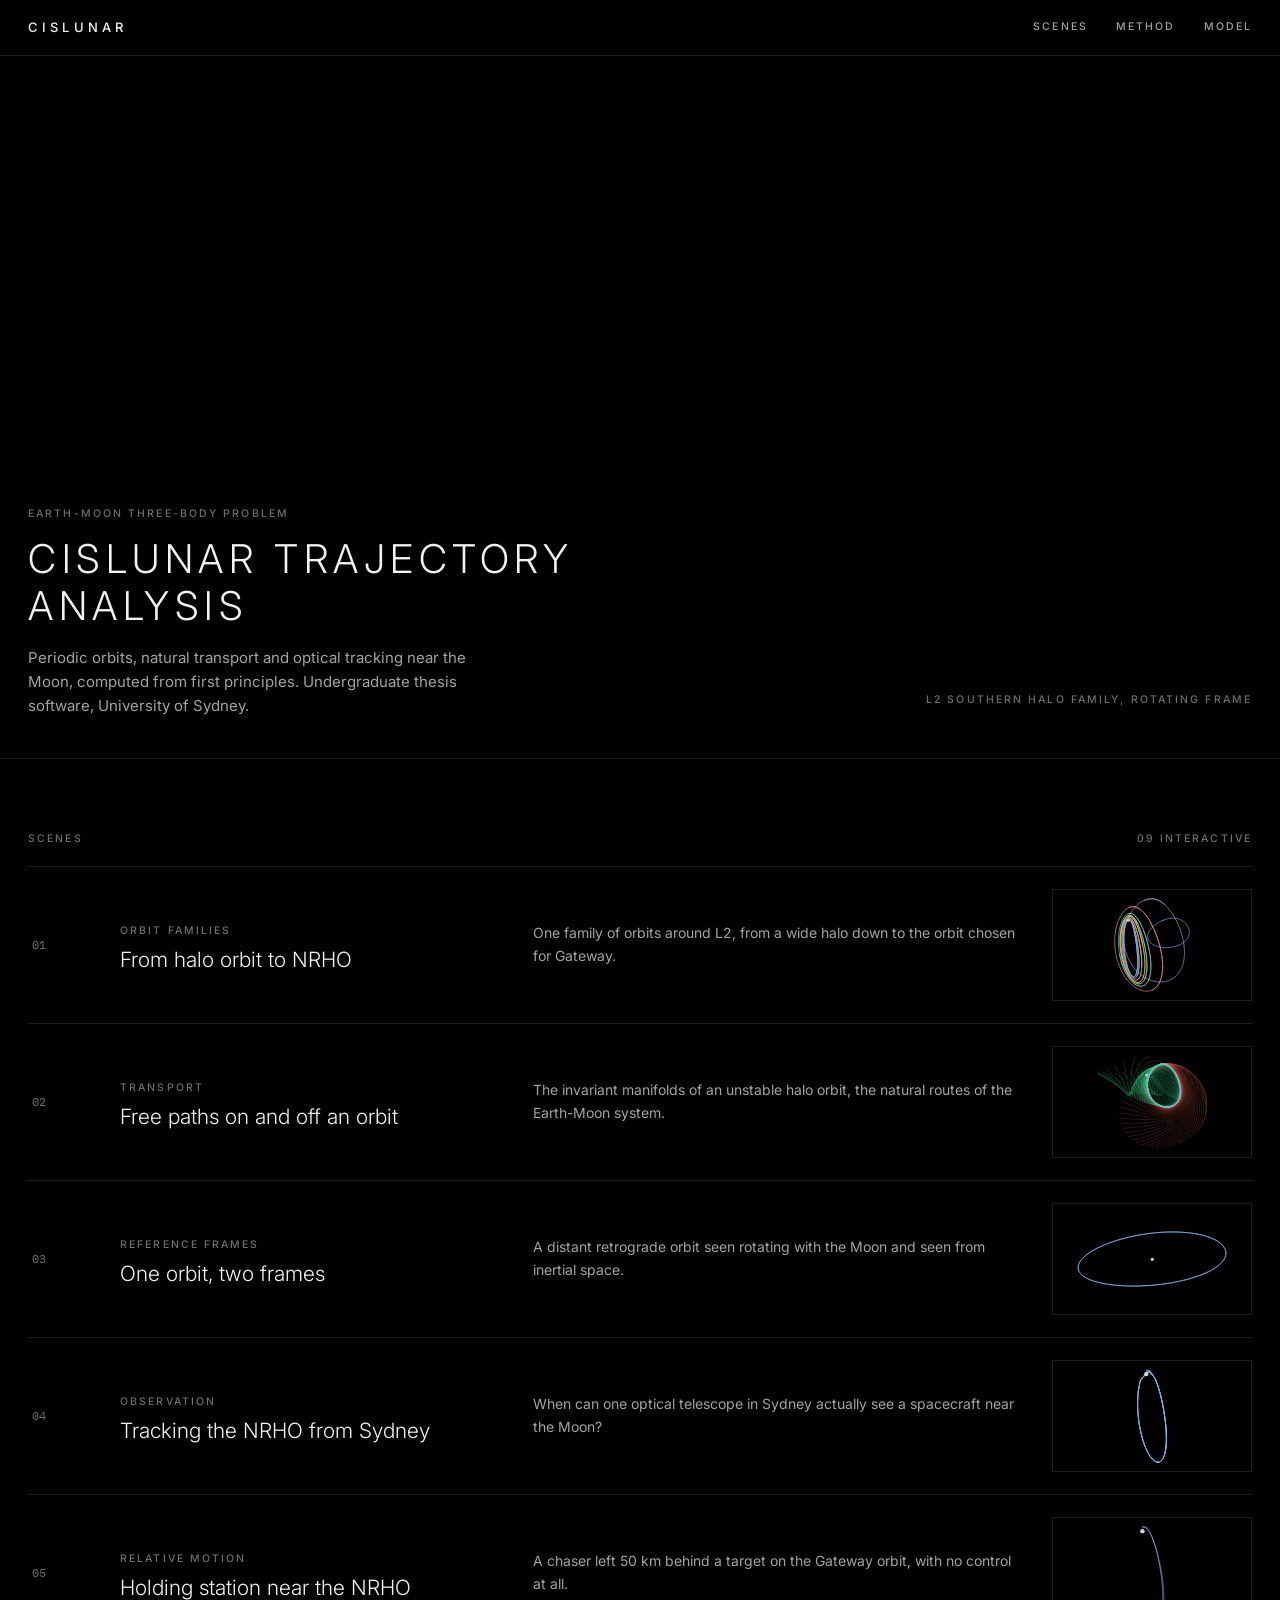
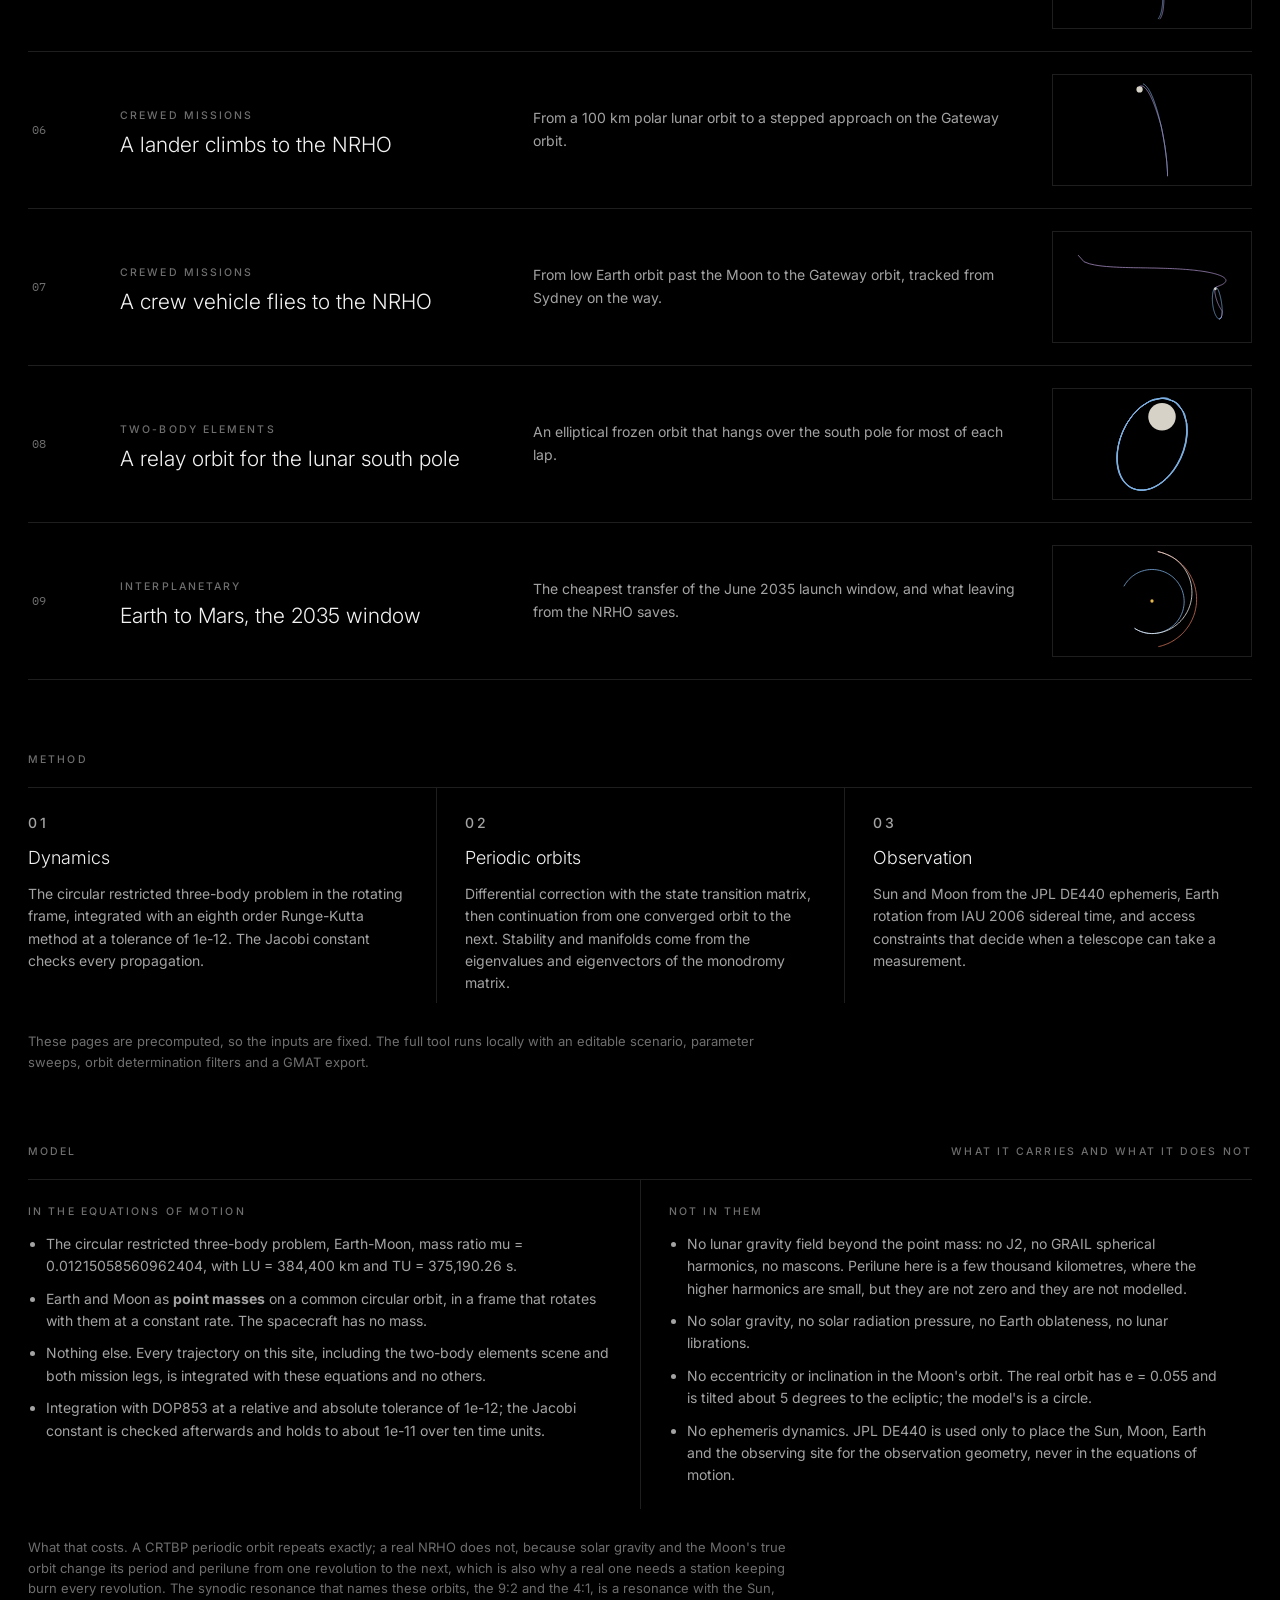
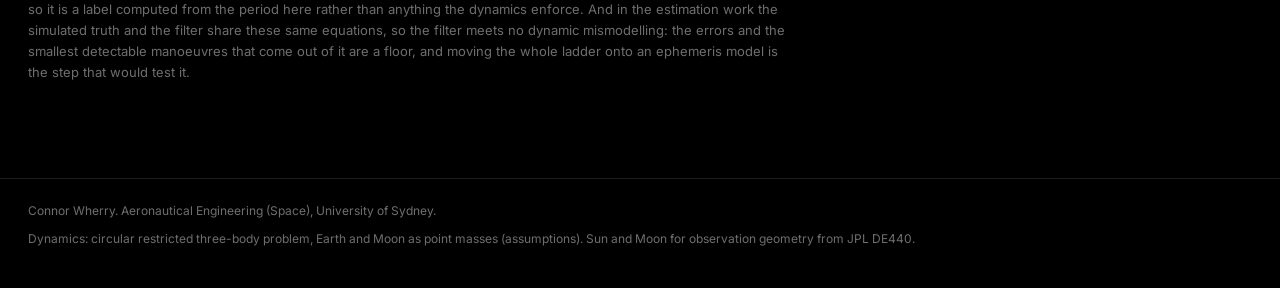
==== commit 2d88f2db: "Name the resonance, state the model, animate the manifolds Three gaps a supervisor found in the publ" ====
--- a/site/index.html
+++ b/site/index.html
@@ -7,12 +7,15 @@
 <meta name="description" content="Interactive scenes of halo orbits, NRHOs, manifolds and distant retrograde orbits in the Earth-Moon three-body problem.">
 <link rel="stylesheet" href="assets/showcase.css">
 
+<!-- Vercel Web Analytics: page views by country and device, no cookies.
+     Only counts once Analytics is switched on for the project. -->
+<script defer src="/_vercel/insights/script.js"></script>
 </head>
 <body>
 
 <header class="topbar">
   <a class="brand" href="index.html">Cislunar</a>
-  <nav class="nav"><a href="index.html#scenes">Scenes</a><a href="index.html#method">Method</a></nav>
+  <nav class="nav"><a href="index.html#scenes">Scenes</a><a href="index.html#method">Method</a><a href="index.html#model">Model</a></nav>
 </header>
 <main>
   <section class="hero">
@@ -34,14 +37,14 @@
       <span><span class="label">Orbit families</span>
         <span class="scene-title" style="display:block">From halo orbit to NRHO</span></span>
       <p class="scene-tagline">One family of orbits around L2, from a wide halo down to the orbit chosen for Gateway.</p>
-      <span class="thumb"><svg viewBox="0 0 320 200" xmlns="http://www.w3.org/2000/svg" aria-hidden="true"><polyline points="178.6,55.9 179.7,55.4 180.7,54.9 181.8,54.5 182.8,54.1 183.9,53.8 184.9,53.4 186.0,53.1 187.0,52.8 188.1,52.5 189.1,52.3 190.1,52.0 191.1,51.8 192.1,51.7 193.1,51.5 194.1,51.4 195.1,51.3 196.0,51.2 197.0,51.2 197.9,51.1 198.8,51.1 199.8,51.2 200.7,51.2 201.6,51.3 202.4,51.4 203.3,51.5 204.2,51.7 205.0,51.8 205.9,52.0 206.7,52.2 207.5,52.4 208.3,52.7 209.1,53.0 209.9,53.3 210.6,53.6 211.4,53.9 212.1,54.2 212.9,54.6 213.6,55.0 214.3,55.4 215.0,55.8 215.6,56.2 216.3,56.7 216.9,57.1 217.6,57.6 218.2,58.1 218.8,58.6 219.3,59.1 219.9,59.7 220.5,60.2 221.0,60.8 221.5,61.3 222.0,61.9 222.5,62.5 222.9,63.1 223.4,63.7 223.8,64.3 224.2,65.0 224.6,65.6 225.0,66.3 225.3,66.9 225.6,67.6 225.9,68.2 226.2,68.9 226.5,69.6 226.7,70.3 226.9,71.0 227.1,71.6 227.3,72.3 227.4,73.0 227.5,73.7 227.6,74.4 227.7,75.2 227.8,75.9 227.8,76.6 227.8,77.3 227.7,78.0 227.7,78.7 227.6,79.4 227.5,80.1 227.4,80.8 227.2,81.5 227.0,82.2 226.8,82.9 226.6,83.6 226.3,84.3 226.0,85.0 225.7,85.7 225.4,86.3 225.0,87.0 224.6,87.7 224.2,88.3 223.8,89.0 223.3,89.6 222.8,90.2 222.3,90.9 221.7,91.5 221.2,92.1 220.6,92.7 220.0,93.3 219.3,93.8 218.6,94.4 218.0,94.9 217.2,95.5 216.5,96.0 215.7,96.5 215.0,97.0 214.2,97.5 213.4,98.0 212.5,98.4 211.7,98.9 210.8,99.3 209.9,99.7 209.0,100.1 208.0,100.5 207.1,100.9 206.1,101.3 205.1,101.6 204.2,101.9 203.2,102.2 202.1,102.5 201.1,102.8 200.1,103.0 199.0,103.3 198.0,103.5 196.9,103.7 195.8,103.9 194.7,104.0 193.7,104.2 192.6,104.3 191.5,104.4 190.4,104.5 189.3,104.6 188.2,104.6 187.1,104.7 186.0,104.7 184.9,104.7 183.8,104.6 182.7,104.6 181.6,104.5 180.5,104.5 179.5,104.4 178.4,104.2 177.3,104.1 176.3,103.9 175.3,103.8 174.2,103.6 173.2,103.4 172.2,103.1 171.2,102.9 170.3,102.6 169.3,102.3 168.4,102.0 167.4,101.7 166.5,101.4 165.7,101.0 164.8,100.6 164.0,100.2 163.1,99.8 162.3,99.4 161.6,99.0 160.8,98.5 160.1,98.0 159.4,97.5 158.7,97.0 158.1,96.5 157.5,96.0 156.9,95.4 156.4,94.9 155.8,94.3 155.3,93.7 154.9,93.1 154.5,92.5 154.1,91.9 153.7,91.2 153.4,90.6 153.1,89.9 152.8,89.2 152.6,88.6 152.4,87.9 152.3,87.2 152.2,86.5 152.1,85.7 152.1,85.0 152.1,84.3 152.1,83.5 152.2,82.8 152.3,82.0 152.4,81.3 152.6,80.5 152.8,79.7 153.1,79.0 153.4,78.2 153.7,77.4 154.1,76.6 154.5,75.8 154.9,75.1 155.4,74.3 155.9,73.5 156.5,72.7 157.1,71.9 157.7,71.2 158.3,70.4 159.0,69.6 159.7,68.8 160.5,68.1 161.2,67.3 162.0,66.6 162.9,65.9 163.7,65.1 164.6,64.4 165.5,63.7 166.4,63.0 167.3,62.3 168.3,61.7 169.3,61.0 170.2,60.4 171.3,59.7 172.3,59.1 173.3,58.6 174.3,58.0 175.4,57.4 176.4,56.9 177.5,56.4 178.5,55.9 179.6,55.4 180.6,55.0 181.7,54.6" fill="none" stroke="#7fb2e5" stroke-width="1.4" stroke-linejoin="round" opacity="0.9"/><polyline points="145.2,19.0 147.3,18.1 149.5,17.4 151.6,16.8 153.7,16.4 155.9,16.1 158.0,16.0 160.0,16.0 162.1,16.2 164.1,16.5 166.1,16.9 168.1,17.5 170.0,18.2 171.9,19.0 173.8,19.9 175.6,20.9 177.4,22.1 179.1,23.3 180.8,24.6 182.4,25.9 184.1,27.4 185.6,28.9 187.2,30.4 188.7,32.1 190.1,33.7 191.6,35.5 192.9,37.2 194.3,39.1 195.6,40.9 196.9,42.8 198.1,44.7 199.3,46.6 200.5,48.6 201.6,50.6 202.7,52.6 203.8,54.6 204.8,56.7 205.8,58.7 206.7,60.8 207.6,62.9 208.5,65.0 209.4,67.0 210.2,69.1 211.0,71.2 211.7,73.3 212.4,75.4 213.1,77.5 213.7,79.6 214.3,81.7 214.9,83.7 215.4,85.8 215.9,87.9 216.4,89.9 216.8,91.9 217.2,94.0 217.5,96.0 217.8,98.0 218.1,100.0 218.3,101.9 218.5,103.9 218.7,105.8 218.8,107.7 218.9,109.6 219.0,111.5 219.0,113.4 219.0,115.2 219.0,117.0 218.9,118.8 218.7,120.6 218.6,122.4 218.4,124.1 218.2,125.8 217.9,127.4 217.6,129.1 217.3,130.7 216.9,132.3 216.5,133.9 216.1,135.4 215.6,136.9 215.1,138.4 214.5,139.8 214.0,141.2 213.4,142.6 212.7,143.9 212.0,145.3 211.3,146.5 210.6,147.8 209.8,149.0 209.0,150.2 208.2,151.3 207.4,152.4 206.5,153.5 205.5,154.5 204.6,155.5 203.6,156.5 202.6,157.4 201.6,158.3 200.5,159.1 199.5,159.9 198.3,160.7 197.2,161.4 196.1,162.1 194.9,162.7 193.7,163.3 192.4,163.9 191.2,164.4 189.9,164.9 188.6,165.3 187.3,165.7 186.0,166.1 184.7,166.4 183.3,166.6 181.9,166.9 180.5,167.0 179.1,167.2 177.7,167.3 176.3,167.3 174.9,167.3 173.4,167.3 171.9,167.2 170.5,167.0 169.0,166.9 167.5,166.6 166.0,166.4 164.5,166.0 163.0,165.7 161.5,165.3 160.0,164.8 158.5,164.3 157.0,163.8 155.5,163.2 154.0,162.5 152.5,161.8 151.0,161.1 149.5,160.3 148.0,159.5 146.5,158.6 145.0,157.7 143.6,156.7 142.1,155.7 140.7,154.7 139.3,153.6 137.9,152.4 136.5,151.2 135.1,150.0 133.8,148.7 132.4,147.4 131.1,146.0 129.8,144.6 128.6,143.1 127.3,141.6 126.1,140.1 124.9,138.5 123.8,136.8 122.7,135.1 121.6,133.4 120.5,131.6 119.5,129.8 118.5,128.0 117.6,126.1 116.6,124.2 115.8,122.2 115.0,120.2 114.2,118.1 113.4,116.0 112.8,113.9 112.1,111.7 111.5,109.5 111.0,107.3 110.5,105.0 110.1,102.7 109.7,100.4 109.4,98.0 109.2,95.6 109.0,93.2 108.8,90.8 108.8,88.3 108.8,85.8 108.9,83.3 109.0,80.8 109.2,78.2 109.5,75.7 109.9,73.1 110.4,70.5 110.9,67.9 111.5,65.3 112.2,62.7 112.9,60.2 113.8,57.6 114.7,55.0 115.8,52.5 116.9,50.0 118.1,47.5 119.3,45.1 120.7,42.7 122.1,40.3 123.7,38.1 125.2,35.8 126.9,33.7 128.7,31.7 130.5,29.7 132.3,27.9 134.3,26.1 136.2,24.5 138.3,23.0 140.3,21.6 142.4,20.4 144.5,19.3 146.7,18.4 148.8,17.6 150.9,17.0 153.1,16.5 155.2,16.2 157.3,16.0 159.4,16.0 161.5,16.1 163.5,16.4 165.5,16.8 167.5,17.3 169.4,18.0 171.3,18.7 173.2,19.6 175.0,20.6 176.8,21.7 178.6,22.9 180.3,24.1 181.9,25.5 183.6,26.9" fill="none" stroke="#b79ad6" stroke-width="1.4" stroke-linejoin="round" opacity="0.9"/><polyline points="118.0,31.9 122.0,30.6 126.0,30.2 129.8,30.8 133.4,32.0 136.8,33.9 139.9,36.1 142.7,38.6 145.3,41.4 147.8,44.3 150.1,47.2 152.2,50.3 154.2,53.4 156.1,56.6 157.9,59.7 159.5,62.8 161.1,66.0 162.6,69.1 164.0,72.2 165.3,75.3 166.5,78.4 167.7,81.4 168.8,84.4 169.9,87.3 170.9,90.3 171.8,93.2 172.6,96.0 173.4,98.8 174.2,101.6 174.9,104.4 175.5,107.1 176.1,109.7 176.6,112.4 177.1,114.9 177.5,117.5 177.9,120.0 178.3,122.4 178.6,124.8 178.8,127.2 179.0,129.5 179.2,131.8 179.3,134.0 179.3,136.2 179.4,138.4 179.3,140.5 179.3,142.5 179.2,144.6 179.0,146.5 178.9,148.4 178.6,150.3 178.4,152.1 178.1,153.9 177.7,155.6 177.4,157.3 176.9,158.9 176.5,160.5 176.0,162.1 175.5,163.6 174.9,165.0 174.3,166.4 173.7,167.7 173.1,169.0 172.4,170.2 171.6,171.4 170.9,172.6 170.1,173.6 169.3,174.7 168.5,175.7 167.6,176.6 166.7,177.5 165.8,178.3 164.8,179.0 163.8,179.8 162.8,180.4 161.8,181.0 160.7,181.6 159.7,182.1 158.6,182.5 157.4,182.9 156.3,183.2 155.1,183.5 153.9,183.7 152.7,183.9 151.5,184.0 150.3,184.0 149.0,184.0 147.8,183.9 146.5,183.8 145.2,183.6 143.9,183.3 142.5,183.0 141.2,182.6 139.9,182.2 138.5,181.7 137.2,181.2 135.8,180.5 134.4,179.9 133.0,179.1 131.7,178.3 130.3,177.4 128.9,176.5 127.5,175.5 126.1,174.5 124.7,173.3 123.4,172.1 122.0,170.9 120.6,169.5 119.3,168.1 117.9,166.7 116.6,165.1 115.2,163.5 113.9,161.9 112.6,160.1 111.3,158.3 110.1,156.4 108.8,154.4 107.6,152.4 106.4,150.3 105.2,148.1 104.1,145.8 103.0,143.5 101.9,141.1 100.8,138.5 99.8,136.0 98.9,133.3 98.0,130.5 97.1,127.7 96.3,124.8 95.5,121.8 94.8,118.7 94.2,115.5 93.7,112.2 93.2,108.8 92.8,105.3 92.5,101.7 92.3,98.0 92.2,94.2 92.3,90.3 92.4,86.3 92.7,82.2 93.2,77.9 93.9,73.6 94.8,69.2 95.9,64.7 97.3,60.1 99.0,55.5 101.0,50.9 103.4,46.4 106.2,42.1 109.5,38.2 113.1,34.9 117.0,32.4 121.0,30.8 125.0,30.2 128.9,30.6 132.6,31.7 136.0,33.4 139.1,35.5 142.0,38.0 144.7,40.7 147.2,43.5 149.5,46.5 151.7,49.5 153.7,52.6 155.6,55.8 157.4,58.9 159.1,62.1 160.7,65.2 162.2,68.3 163.6,71.5 165.0,74.5 166.2,77.6 167.4,80.6 168.6,83.6 169.6,86.6 170.6,89.6 171.5,92.5 172.4,95.3 173.2,98.2 174.0,100.9 174.7,103.7 175.4,106.4 175.9,109.1 176.5,111.7 177.0,114.3 177.4,116.9 177.8,119.4 178.2,121.8 178.5,124.2 178.7,126.6 179.0,129.0 179.1,131.3 179.2,133.5 179.3,135.7 179.4,137.9 179.4,140.0 179.3,142.0 179.2,144.1 179.1,146.0 178.9,148.0 178.7,149.8 178.4,151.7 178.1,153.5 177.8,155.2 177.5,156.9 177.0,158.5 176.6,160.1 176.1,161.7 175.6,163.2 175.1,164.6 174.5,166.0 173.9,167.4 173.2,168.7 172.5,169.9 171.8,171.1 171.1,172.3 170.3,173.4 169.5,174.4 168.7,175.4 167.8,176.4 166.9,177.2 166.0,178.1 165.0,178.9 164.1,179.6 163.1,180.3 162.0,180.9 161.0,181.4 159.9,181.9" fill="none" stroke="#de8fa8" stroke-width="1.4" stroke-linejoin="round" opacity="0.9"/><polyline points="116.2,43.2 121.9,42.5 126.7,44.7 130.6,48.2 133.7,52.1 136.4,56.1 138.6,60.2 140.6,64.2 142.4,68.2 144.0,72.0 145.5,75.8 146.8,79.4 148.0,83.0 149.1,86.5 150.1,89.9 151.1,93.2 152.0,96.4 152.7,99.6 153.5,102.7 154.1,105.7 154.7,108.6 155.3,111.4 155.8,114.2 156.2,116.9 156.6,119.6 156.9,122.2 157.2,124.7 157.4,127.1 157.6,129.5 157.8,131.8 157.9,134.1 158.0,136.3 158.0,138.4 158.0,140.5 157.9,142.5 157.8,144.4 157.7,146.3 157.5,148.1 157.3,149.9 157.1,151.6 156.8,153.3 156.5,154.9 156.2,156.4 155.8,157.9 155.4,159.3 155.0,160.6 154.5,161.9 154.0,163.1 153.5,164.3 153.0,165.4 152.4,166.5 151.8,167.4 151.2,168.4 150.5,169.2 149.8,170.1 149.1,170.8 148.4,171.5 147.7,172.1 146.9,172.7 146.1,173.2 145.3,173.6 144.5,174.0 143.6,174.3 142.7,174.5 141.8,174.7 140.9,174.8 140.0,174.9 139.1,174.9 138.1,174.8 137.2,174.7 136.2,174.5 135.2,174.2 134.2,173.9 133.1,173.5 132.1,173.0 131.1,172.5 130.0,171.8 129.0,171.2 127.9,170.4 126.8,169.6 125.8,168.7 124.7,167.7 123.6,166.7 122.5,165.6 121.5,164.4 120.4,163.1 119.3,161.8 118.2,160.3 117.1,158.8 116.1,157.2 115.0,155.6 114.0,153.8 112.9,152.0 111.9,150.0 110.9,148.0 109.9,145.9 108.9,143.7 108.0,141.4 107.0,139.0 106.1,136.5 105.3,133.9 104.4,131.2 103.6,128.3 102.9,125.4 102.1,122.3 101.5,119.1 100.9,115.7 100.3,112.2 99.8,108.6 99.5,104.8 99.2,100.8 99.0,96.6 99.0,92.2 99.1,87.6 99.4,82.7 100.0,77.5 100.9,72.0 102.2,66.1 104.1,59.9 106.9,53.5 110.9,47.4 116.4,43.1 122.1,42.6 126.9,44.8 130.7,48.3 133.8,52.2 136.5,56.3 138.7,60.4 140.7,64.4 142.5,68.3 144.1,72.2 145.5,75.9 146.8,79.6 148.1,83.1 149.2,86.6 150.2,90.0 151.1,93.3 152.0,96.6 152.8,99.7 153.5,102.8 154.2,105.8 154.7,108.7 155.3,111.5 155.8,114.3 156.2,117.0 156.6,119.7 156.9,122.2 157.2,124.8 157.4,127.2 157.6,129.6 157.8,131.9 157.9,134.2 158.0,136.4 158.0,138.5 158.0,140.6 157.9,142.6 157.8,144.5 157.7,146.4 157.5,148.2 157.3,150.0 157.1,151.7 156.8,153.3 156.5,154.9 156.2,156.4 155.8,157.9 155.4,159.3 155.0,160.7 154.5,162.0 154.0,163.2 153.5,164.3 153.0,165.5 152.4,166.5 151.8,167.5 151.2,168.4 150.5,169.3 149.8,170.1 149.1,170.8 148.4,171.5 147.6,172.1 146.9,172.7 146.1,173.2 145.3,173.6 144.4,174.0 143.6,174.3 142.7,174.5 141.8,174.7 140.9,174.9 140.0,174.9 139.0,174.9 138.1,174.8 137.1,174.7 136.1,174.5 135.1,174.2 134.1,173.9 133.1,173.5 132.1,173.0 131.0,172.4 130.0,171.8 128.9,171.1 127.9,170.4 126.8,169.6 125.7,168.7 124.7,167.7 123.6,166.6 122.5,165.5 121.4,164.3 120.3,163.1 119.3,161.7 118.2,160.3 117.1,158.8 116.0,157.2 115.0,155.5 113.9,153.7 112.9,151.9 111.9,150.0 110.9,148.0 109.9,145.8 108.9,143.6 107.9,141.3 107.0,138.9 106.1,136.4 105.2,133.8 104.4,131.1 103.6,128.2 102.8,125.3 102.1,122.2 101.4,119.0 100.8,115.6" fill="none" stroke="#7cc7c9" stroke-width="1.4" stroke-linejoin="round" opacity="0.9"/><polyline points="116.2,47.9 122.9,49.0 127.2,53.7 130.2,58.7 132.5,63.6 134.3,68.3 135.9,72.7 137.3,77.0 138.5,81.0 139.6,84.9 140.6,88.7 141.5,92.3 142.3,95.8 143.0,99.2 143.6,102.4 144.2,105.5 144.7,108.6 145.2,111.5 145.6,114.4 145.9,117.1 146.2,119.8 146.5,122.4 146.7,124.9 146.9,127.3 147.0,129.7 147.1,132.0 147.2,134.2 147.2,136.3 147.2,138.3 147.1,140.3 147.1,142.2 146.9,144.0 146.8,145.8 146.6,147.5 146.4,149.1 146.2,150.7 145.9,152.2 145.6,153.6 145.3,155.0 144.9,156.3 144.6,157.5 144.2,158.7 143.7,159.8 143.3,160.8 142.8,161.7 142.3,162.6 141.8,163.5 141.3,164.2 140.7,164.9 140.1,165.6 139.5,166.1 138.9,166.6 138.3,167.1 137.6,167.4 136.9,167.7 136.2,168.0 135.5,168.1 134.8,168.2 134.1,168.3 133.3,168.2 132.6,168.1 131.8,167.9 131.0,167.7 130.2,167.4 129.4,167.0 128.6,166.5 127.7,166.0 126.9,165.4 126.1,164.7 125.2,163.9 124.4,163.1 123.5,162.2 122.6,161.2 121.8,160.1 120.9,159.0 120.0,157.7 119.1,156.4 118.3,155.0 117.4,153.5 116.5,152.0 115.7,150.3 114.8,148.5 114.0,146.7 113.1,144.7 112.3,142.7 111.5,140.5 110.7,138.3 109.9,135.9 109.1,133.4 108.4,130.9 107.7,128.1 107.0,125.3 106.3,122.3 105.7,119.1 105.2,115.8 104.7,112.4 104.2,108.7 103.8,104.9 103.5,100.8 103.3,96.5 103.3,91.8 103.4,86.9 103.7,81.5 104.3,75.7 105.4,69.3 107.2,62.0 110.6,53.9 117.0,47.6 123.5,49.5 127.6,54.3 130.4,59.3 132.7,64.1 134.5,68.8 136.1,73.2 137.5,77.4 138.7,81.5 139.7,85.4 140.7,89.1 141.6,92.7 142.3,96.2 143.1,99.5 143.7,102.8 144.3,105.9 144.8,108.9 145.2,111.8 145.6,114.7 146.0,117.4 146.3,120.1 146.5,122.7 146.7,125.2 146.9,127.6 147.0,129.9 147.1,132.2 147.2,134.4 147.2,136.5 147.2,138.5 147.1,140.5 147.0,142.4 146.9,144.2 146.8,146.0 146.6,147.7 146.4,149.3 146.1,150.9 145.9,152.3 145.6,153.8 145.2,155.1 144.9,156.4 144.5,157.6 144.1,158.8 143.7,159.9 143.2,160.9 142.8,161.8 142.3,162.7 141.7,163.6 141.2,164.3 140.6,165.0 140.1,165.6 139.4,166.2 138.8,166.7 138.2,167.1 137.5,167.5 136.9,167.8 136.2,168.0 135.5,168.2 134.7,168.2 134.0,168.3 133.2,168.2 132.5,168.1 131.7,167.9 130.9,167.7 130.1,167.3 129.3,166.9 128.5,166.5 127.7,165.9 126.8,165.3 126.0,164.6 125.1,163.8 124.3,163.0 123.4,162.1 122.5,161.1 121.7,160.0 120.8,158.8 119.9,157.6 119.0,156.3 118.2,154.9 117.3,153.4 116.4,151.8 115.6,150.1 114.7,148.3 113.9,146.5 113.0,144.5 112.2,142.5 111.4,140.3 110.6,138.0 109.8,135.7 109.1,133.2 108.3,130.6 107.6,127.8 106.9,125.0 106.3,121.9 105.7,118.8 105.1,115.5 104.6,112.0 104.2,108.3 103.8,104.4 103.5,100.3 103.3,96.0 103.3,91.3 103.4,86.3 103.7,80.9 104.4,75.1 105.5,68.5 107.5,61.2 111.1,53.0 117.9,47.4 124.0,49.9 127.9,54.8 130.7,59.8 132.9,64.7 134.7,69.3 136.2,73.7 137.6,77.9 138.8,81.9 139.8,85.8 140.8,89.5 141.7,93.1 142.4,96.5 143.1,99.9" fill="none" stroke="#e3c16f" stroke-width="1.4" stroke-linejoin="round" opacity="0.9"/><polyline points="116.3,50.1 123.2,53.1 126.7,59.0 129.0,64.5 130.8,69.6 132.3,74.4 133.5,78.9 134.6,83.2 135.5,87.2 136.3,91.0 137.1,94.7 137.7,98.2 138.3,101.6 138.8,104.8 139.3,107.9 139.7,111.0 140.0,113.8 140.3,116.6 140.6,119.3 140.8,121.9 141.0,124.4 141.1,126.8 141.2,129.1 141.3,131.4 141.3,133.5 141.3,135.6 141.2,137.6 141.2,139.5 141.1,141.3 141.0,143.1 140.8,144.8 140.6,146.4 140.4,147.9 140.2,149.4 139.9,150.8 139.7,152.1 139.4,153.4 139.0,154.5 138.7,155.7 138.3,156.7 137.9,157.7 137.5,158.6 137.1,159.4 136.6,160.2 136.2,160.9 135.7,161.5 135.2,162.0 134.6,162.5 134.1,162.9 133.6,163.3 133.0,163.5 132.4,163.8 131.8,163.9 131.2,163.9 130.6,163.9 129.9,163.9 129.3,163.7 128.6,163.5 128.0,163.2 127.3,162.8 126.6,162.4 125.9,161.8 125.2,161.2 124.5,160.6 123.7,159.8 123.0,159.0 122.3,158.1 121.6,157.1 120.8,156.0 120.1,154.8 119.3,153.6 118.6,152.3 117.8,150.9 117.1,149.3 116.4,147.7 115.6,146.0 114.9,144.3 114.2,142.4 113.5,140.4 112.8,138.3 112.1,136.0 111.4,133.7 110.7,131.3 110.1,128.7 109.5,126.0 108.9,123.1 108.3,120.1 107.8,117.0 107.3,113.6 106.8,110.1 106.4,106.4 106.1,102.4 105.9,98.2 105.7,93.6 105.7,88.7 105.9,83.4 106.4,77.5 107.2,70.8 108.9,63.0 112.7,53.6 120.8,50.7 125.4,56.4 128.1,62.1 130.1,67.4 131.7,72.3 133.0,76.9 134.1,81.3 135.1,85.4 136.0,89.3 136.8,93.1 137.4,96.7 138.0,100.1 138.6,103.4 139.1,106.6 139.5,109.6 139.9,112.6 140.2,115.4 140.5,118.1 140.7,120.8 140.9,123.3 141.0,125.7 141.2,128.1 141.2,130.4 141.3,132.6 141.3,134.7 141.3,136.7 141.2,138.6 141.1,140.5 141.0,142.3 140.9,144.0 140.7,145.7 140.5,147.2 140.3,148.7 140.1,150.2 139.8,151.5 139.5,152.8 139.2,154.0 138.8,155.2 138.5,156.2 138.1,157.2 137.7,158.2 137.3,159.0 136.8,159.8 136.4,160.6 135.9,161.2 135.4,161.8 134.9,162.3 134.4,162.8 133.8,163.1 133.2,163.4 132.7,163.7 132.1,163.8 131.5,163.9 130.8,164.0 130.2,163.9 129.6,163.8 128.9,163.6 128.3,163.3 127.6,163.0 126.9,162.6 126.2,162.1 125.5,161.5 124.8,160.9 124.1,160.2 123.3,159.4 122.6,158.5 121.9,157.5 121.1,156.5 120.4,155.4 119.7,154.2 118.9,152.9 118.2,151.5 117.4,150.0 116.7,148.5 116.0,146.8 115.2,145.1 114.5,143.2 113.8,141.3 113.1,139.2 112.4,137.1 111.7,134.8 111.0,132.4 110.4,129.9 109.7,127.2 109.1,124.4 108.5,121.5 108.0,118.4 107.5,115.1 107.0,111.7 106.6,108.1 106.2,104.2 106.0,100.1 105.8,95.7 105.7,91.0 105.8,85.9 106.1,80.2 106.8,73.9 108.0,66.7 110.5,58.0 117.2,49.8 123.7,53.7 127.0,59.6 129.3,65.1 131.0,70.2 132.4,74.9 133.6,79.4 134.7,83.6 135.6,87.6 136.4,91.4 137.1,95.1 137.8,98.6 138.4,101.9 138.9,105.2 139.3,108.3 139.7,111.3 140.0,114.1 140.3,116.9 140.6,119.6 140.8,122.2 141.0,124.7 141.1,127.1 141.2,129.4 141.3,131.6 141.3,133.7 141.3,135.8 141.2,137.8 141.2,139.7 141.1,141.5" fill="none" stroke="#a9cf85" stroke-width="1.4" stroke-linejoin="round" opacity="0.9"/><polyline points="116.4,51.6 123.0,56.6 125.8,63.1 127.6,68.9 129.0,74.1 130.1,78.9 131.1,83.4 131.9,87.6 132.6,91.5 133.2,95.3 133.8,98.9 134.3,102.3 134.7,105.5 135.0,108.7 135.4,111.6 135.6,114.5 135.9,117.3 136.0,119.9 136.2,122.4 136.3,124.9 136.4,127.2 136.4,129.4 136.5,131.6 136.5,133.6 136.4,135.6 136.4,137.5 136.3,139.3 136.2,141.0 136.0,142.7 135.9,144.3 135.7,145.8 135.5,147.2 135.2,148.5 135.0,149.8 134.7,150.9 134.4,152.1 134.1,153.1 133.8,154.0 133.4,154.9 133.1,155.8 132.7,156.5 132.3,157.2 131.9,157.8 131.5,158.3 131.0,158.7 130.6,159.1 130.1,159.4 129.6,159.7 129.1,159.8 128.6,159.9 128.1,159.9 127.5,159.8 127.0,159.7 126.5,159.5 125.9,159.2 125.3,158.8 124.7,158.4 124.2,157.9 123.6,157.3 123.0,156.6 122.4,155.9 121.8,155.0 121.1,154.1 120.5,153.1 119.9,152.0 119.3,150.8 118.6,149.5 118.0,148.2 117.4,146.7 116.8,145.2 116.1,143.6 115.5,141.8 114.9,140.0 114.3,138.0 113.7,136.0 113.1,133.8 112.5,131.5 111.9,129.1 111.4,126.5 110.8,123.8 110.3,121.0 109.8,118.0 109.4,114.8 109.0,111.4 108.6,107.9 108.2,104.0 108.0,100.0 107.8,95.6 107.7,90.9 107.8,85.7 108.0,80.0 108.6,73.4 109.9,65.6 113.1,55.3 121.5,54.1 124.9,60.8 127.0,66.9 128.5,72.3 129.7,77.2 130.8,81.8 131.6,86.1 132.4,90.1 133.0,94.0 133.6,97.6 134.1,101.1 134.5,104.4 134.9,107.5 135.2,110.6 135.5,113.5 135.8,116.3 136.0,118.9 136.1,121.5 136.3,124.0 136.4,126.4 136.4,128.6 136.5,130.8 136.5,132.9 136.4,134.9 136.4,136.8 136.3,138.7 136.2,140.4 136.1,142.1 135.9,143.7 135.7,145.2 135.5,146.7 135.3,148.0 135.1,149.3 134.8,150.5 134.5,151.7 134.2,152.7 133.9,153.7 133.6,154.6 133.2,155.5 132.8,156.2 132.4,156.9 132.0,157.6 131.6,158.1 131.2,158.6 130.7,159.0 130.3,159.3 129.8,159.6 129.3,159.8 128.8,159.9 128.3,159.9 127.7,159.9 127.2,159.8 126.7,159.6 126.1,159.3 125.5,159.0 125.0,158.6 124.4,158.1 123.8,157.5 123.2,156.9 122.6,156.1 122.0,155.3 121.4,154.4 120.7,153.5 120.1,152.4 119.5,151.3 118.9,150.0 118.2,148.7 117.6,147.3 117.0,145.8 116.4,144.2 115.7,142.5 115.1,140.7 114.5,138.7 113.9,136.7 113.3,134.6 112.7,132.3 112.1,130.0 111.6,127.5 111.0,124.8 110.5,122.0 110.0,119.1 109.5,116.0 109.1,112.7 108.7,109.2 108.4,105.5 108.1,101.5 107.8,97.2 107.7,92.7 107.7,87.7 107.9,82.1 108.4,75.9 109.3,68.6 111.4,59.4 119.1,51.8 123.9,58.5 126.3,64.8 128.0,70.4 129.3,75.5 130.4,80.2 131.3,84.6 132.1,88.7 132.8,92.6 133.4,96.3 133.9,99.8 134.4,103.2 134.8,106.4 135.1,109.5 135.4,112.4 135.7,115.3 135.9,118.0 136.1,120.6 136.2,123.1 136.3,125.5 136.4,127.8 136.5,130.0 136.5,132.2 136.5,134.2 136.4,136.1 136.3,138.0 136.2,139.8 136.1,141.5 136.0,143.1 135.8,144.7 135.6,146.1 135.4,147.5 135.2,148.8 134.9,150.1 134.6,151.2 134.3,152.3 134.0,153.4 133.7,154.3 133.3,155.2 133.0,156.0 132.6,156.7" fill="none" stroke="#e39a6b" stroke-width="1.4" stroke-linejoin="round" opacity="0.9"/><polyline points="116.4,52.3 122.7,58.4 125.1,65.2 126.7,71.0 127.9,76.3 128.8,81.1 129.6,85.5 130.3,89.6 130.9,93.6 131.5,97.3 131.9,100.8 132.3,104.1 132.6,107.3 132.9,110.3 133.2,113.2 133.4,116.0 133.6,118.7 133.7,121.2 133.8,123.7 133.9,126.0 133.9,128.3 133.9,130.4 133.9,132.5 133.9,134.4 133.8,136.3 133.7,138.1 133.6,139.8 133.5,141.4 133.3,143.0 133.2,144.4 133.0,145.8 132.8,147.1 132.5,148.3 132.3,149.5 132.0,150.5 131.7,151.5 131.4,152.4 131.1,153.3 130.8,154.0 130.4,154.7 130.0,155.3 129.7,155.9 129.3,156.3 128.9,156.7 128.4,157.0 128.0,157.3 127.6,157.4 127.1,157.5 126.6,157.5 126.2,157.5 125.7,157.3 125.2,157.1 124.7,156.8 124.2,156.4 123.7,156.0 123.1,155.4 122.6,154.8 122.1,154.1 121.5,153.4 121.0,152.5 120.4,151.6 119.9,150.5 119.3,149.4 118.7,148.2 118.2,146.9 117.6,145.5 117.0,144.0 116.5,142.5 115.9,140.8 115.4,139.0 114.8,137.1 114.3,135.1 113.7,133.0 113.2,130.7 112.7,128.3 112.2,125.8 111.7,123.2 111.2,120.4 110.8,117.4 110.3,114.3 109.9,111.0 109.6,107.4 109.3,103.7 109.0,99.6 108.8,95.2 108.8,90.5 108.8,85.3 109.0,79.5 109.6,72.7 110.9,64.5 115.5,52.9 122.5,57.9 124.9,64.7 126.6,70.6 127.8,75.9 128.8,80.7 129.6,85.2 130.3,89.3 130.9,93.3 131.4,97.0 131.9,100.5 132.3,103.9 132.6,107.0 132.9,110.1 133.2,113.0 133.4,115.8 133.6,118.5 133.7,121.1 133.8,123.5 133.9,125.9 133.9,128.1 133.9,130.3 133.9,132.3 133.9,134.3 133.8,136.2 133.8,138.0 133.6,139.7 133.5,141.3 133.4,142.8 133.2,144.3 133.0,145.7 132.8,147.0 132.5,148.2 132.3,149.4 132.0,150.4 131.7,151.4 131.4,152.4 131.1,153.2 130.8,154.0 130.4,154.7 130.1,155.3 129.7,155.8 129.3,156.3 128.9,156.7 128.5,157.0 128.0,157.2 127.6,157.4 127.1,157.5 126.7,157.5 126.2,157.5 125.7,157.3 125.2,157.1 124.7,156.8 124.2,156.5 123.7,156.0 123.2,155.5 122.6,154.9 122.1,154.2 121.6,153.4 121.0,152.6 120.5,151.6 119.9,150.6 119.3,149.5 118.8,148.3 118.2,147.0 117.7,145.6 117.1,144.2 116.5,142.6 116.0,140.9 115.4,139.1 114.9,137.2 114.3,135.2 113.8,133.1 113.2,130.9 112.7,128.5 112.2,126.0 111.7,123.4 111.2,120.6 110.8,117.7 110.4,114.5 110.0,111.2 109.6,107.7 109.3,104.0 109.0,99.9 108.8,95.6 108.8,90.9 108.8,85.7 109.0,79.9 109.6,73.3 110.7,65.2 114.7,53.9 122.2,57.3 124.8,64.2 126.5,70.2 127.7,75.5 128.7,80.3 129.5,84.8 130.2,89.0 130.8,93.0 131.4,96.7 131.8,100.2 132.2,103.6 132.6,106.8 132.9,109.9 133.2,112.8 133.4,115.6 133.5,118.3 133.7,120.9 133.8,123.3 133.9,125.7 133.9,127.9 133.9,130.1 133.9,132.2 133.9,134.1 133.8,136.0 133.8,137.8 133.7,139.5 133.5,141.2 133.4,142.7 133.2,144.2 133.0,145.6 132.8,146.9 132.6,148.1 132.3,149.3 132.0,150.4 131.8,151.4 131.5,152.3 131.1,153.1 130.8,153.9 130.5,154.6 130.1,155.2 129.7,155.8 129.3,156.2 128.9,156.6 128.5,157.0 128.1,157.2 127.6,157.4 127.2,157.5" fill="none" stroke="#93a3d9" stroke-width="1.4" stroke-linejoin="round" opacity="0.9"/><circle cx="116.5" cy="55.0" r="2.8" fill="#d6d2c8"/></svg></span>
+      <span class="thumb"><svg viewBox="0 0 320 200" xmlns="http://www.w3.org/2000/svg" aria-hidden="true"><polyline points="178.6,55.9 179.7,55.4 180.7,54.9 181.8,54.5 182.8,54.1 183.9,53.8 184.9,53.4 186.0,53.1 187.0,52.8 188.1,52.5 189.1,52.3 190.1,52.0 191.1,51.8 192.1,51.7 193.1,51.5 194.1,51.4 195.1,51.3 196.0,51.2 197.0,51.2 197.9,51.1 198.8,51.1 199.8,51.2 200.7,51.2 201.6,51.3 202.4,51.4 203.3,51.5 204.2,51.7 205.0,51.8 205.9,52.0 206.7,52.2 207.5,52.4 208.3,52.7 209.1,53.0 209.9,53.3 210.6,53.6 211.4,53.9 212.1,54.2 212.9,54.6 213.6,55.0 214.3,55.4 215.0,55.8 215.6,56.2 216.3,56.7 216.9,57.1 217.6,57.6 218.2,58.1 218.8,58.6 219.3,59.1 219.9,59.7 220.5,60.2 221.0,60.8 221.5,61.3 222.0,61.9 222.5,62.5 222.9,63.1 223.4,63.7 223.8,64.3 224.2,65.0 224.6,65.6 225.0,66.3 225.3,66.9 225.6,67.6 225.9,68.2 226.2,68.9 226.5,69.6 226.7,70.3 226.9,71.0 227.1,71.6 227.3,72.3 227.4,73.0 227.5,73.7 227.6,74.4 227.7,75.2 227.8,75.9 227.8,76.6 227.8,77.3 227.7,78.0 227.7,78.7 227.6,79.4 227.5,80.1 227.4,80.8 227.2,81.5 227.0,82.2 226.8,82.9 226.6,83.6 226.3,84.3 226.0,85.0 225.7,85.7 225.4,86.3 225.0,87.0 224.6,87.7 224.2,88.3 223.8,89.0 223.3,89.6 222.8,90.2 222.3,90.9 221.7,91.5 221.2,92.1 220.6,92.7 220.0,93.3 219.3,93.8 218.6,94.4 218.0,94.9 217.2,95.5 216.5,96.0 215.7,96.5 215.0,97.0 214.2,97.5 213.4,98.0 212.5,98.4 211.7,98.9 210.8,99.3 209.9,99.7 209.0,100.1 208.0,100.5 207.1,100.9 206.1,101.3 205.1,101.6 204.2,101.9 203.2,102.2 202.1,102.5 201.1,102.8 200.1,103.0 199.0,103.3 198.0,103.5 196.9,103.7 195.8,103.9 194.7,104.0 193.7,104.2 192.6,104.3 191.5,104.4 190.4,104.5 189.3,104.6 188.2,104.6 187.1,104.7 186.0,104.7 184.9,104.7 183.8,104.6 182.7,104.6 181.6,104.5 180.5,104.5 179.5,104.4 178.4,104.2 177.3,104.1 176.3,103.9 175.3,103.8 174.2,103.6 173.2,103.4 172.2,103.1 171.2,102.9 170.3,102.6 169.3,102.3 168.4,102.0 167.4,101.7 166.5,101.4 165.7,101.0 164.8,100.6 164.0,100.2 163.1,99.8 162.3,99.4 161.6,99.0 160.8,98.5 160.1,98.0 159.4,97.5 158.7,97.0 158.1,96.5 157.5,96.0 156.9,95.4 156.4,94.9 155.8,94.3 155.3,93.7 154.9,93.1 154.5,92.5 154.1,91.9 153.7,91.2 153.4,90.6 153.1,89.9 152.8,89.2 152.6,88.6 152.4,87.9 152.3,87.2 152.2,86.5 152.1,85.7 152.1,85.0 152.1,84.3 152.1,83.5 152.2,82.8 152.3,82.0 152.4,81.3 152.6,80.5 152.8,79.7 153.1,79.0 153.4,78.2 153.7,77.4 154.1,76.6 154.5,75.8 154.9,75.1 155.4,74.3 155.9,73.5 156.5,72.7 157.1,71.9 157.7,71.2 158.3,70.4 159.0,69.6 159.7,68.8 160.5,68.1 161.2,67.3 162.0,66.6 162.9,65.9 163.7,65.1 164.6,64.4 165.5,63.7 166.4,63.0 167.3,62.3 168.3,61.7 169.3,61.0 170.2,60.4 171.3,59.7 172.3,59.1 173.3,58.6 174.3,58.0 175.4,57.4 176.4,56.9 177.5,56.4 178.5,55.9 179.6,55.4 180.6,55.0 181.7,54.6" fill="none" stroke="#7fb2e5" stroke-width="1.4" stroke-linejoin="round" opacity="0.9"/><polyline points="145.2,19.0 147.3,18.1 149.5,17.4 151.6,16.8 153.7,16.4 155.9,16.1 158.0,16.0 160.0,16.0 162.1,16.2 164.1,16.5 166.1,16.9 168.1,17.5 170.0,18.2 171.9,19.0 173.8,19.9 175.6,20.9 177.4,22.1 179.1,23.3 180.8,24.6 182.4,25.9 184.1,27.4 185.6,28.9 187.2,30.4 188.7,32.1 190.1,33.7 191.6,35.5 192.9,37.2 194.3,39.1 195.6,40.9 196.9,42.8 198.1,44.7 199.3,46.6 200.5,48.6 201.6,50.6 202.7,52.6 203.8,54.6 204.8,56.7 205.8,58.7 206.7,60.8 207.6,62.9 208.5,65.0 209.4,67.0 210.2,69.1 211.0,71.2 211.7,73.3 212.4,75.4 213.1,77.5 213.7,79.6 214.3,81.7 214.9,83.7 215.4,85.8 215.9,87.9 216.4,89.9 216.8,91.9 217.2,94.0 217.5,96.0 217.8,98.0 218.1,100.0 218.3,101.9 218.5,103.9 218.7,105.8 218.8,107.7 218.9,109.6 219.0,111.5 219.0,113.4 219.0,115.2 219.0,117.0 218.9,118.8 218.7,120.6 218.6,122.4 218.4,124.1 218.2,125.8 217.9,127.4 217.6,129.1 217.3,130.7 216.9,132.3 216.5,133.9 216.1,135.4 215.6,136.9 215.1,138.4 214.5,139.8 214.0,141.2 213.4,142.6 212.7,143.9 212.0,145.3 211.3,146.5 210.6,147.8 209.8,149.0 209.0,150.2 208.2,151.3 207.4,152.4 206.5,153.5 205.5,154.5 204.6,155.5 203.6,156.5 202.6,157.4 201.6,158.3 200.5,159.1 199.5,159.9 198.3,160.7 197.2,161.4 196.1,162.1 194.9,162.7 193.7,163.3 192.4,163.9 191.2,164.4 189.9,164.9 188.6,165.3 187.3,165.7 186.0,166.1 184.7,166.4 183.3,166.6 181.9,166.9 180.5,167.0 179.1,167.2 177.7,167.3 176.3,167.3 174.9,167.3 173.4,167.3 171.9,167.2 170.5,167.0 169.0,166.9 167.5,166.6 166.0,166.4 164.5,166.0 163.0,165.7 161.5,165.3 160.0,164.8 158.5,164.3 157.0,163.8 155.5,163.2 154.0,162.5 152.5,161.8 151.0,161.1 149.5,160.3 148.0,159.5 146.5,158.6 145.0,157.7 143.6,156.7 142.1,155.7 140.7,154.7 139.3,153.6 137.9,152.4 136.5,151.2 135.1,150.0 133.8,148.7 132.4,147.4 131.1,146.0 129.8,144.6 128.6,143.1 127.3,141.6 126.1,140.1 124.9,138.5 123.8,136.8 122.7,135.1 121.6,133.4 120.5,131.6 119.5,129.8 118.5,128.0 117.6,126.1 116.6,124.2 115.8,122.2 115.0,120.2 114.2,118.1 113.4,116.0 112.8,113.9 112.1,111.7 111.5,109.5 111.0,107.3 110.5,105.0 110.1,102.7 109.7,100.4 109.4,98.0 109.2,95.6 109.0,93.2 108.8,90.8 108.8,88.3 108.8,85.8 108.9,83.3 109.0,80.8 109.2,78.2 109.5,75.7 109.9,73.1 110.4,70.5 110.9,67.9 111.5,65.3 112.2,62.7 112.9,60.2 113.8,57.6 114.7,55.0 115.8,52.5 116.9,50.0 118.1,47.5 119.3,45.1 120.7,42.7 122.1,40.3 123.7,38.1 125.2,35.8 126.9,33.7 128.7,31.7 130.5,29.7 132.3,27.9 134.3,26.1 136.2,24.5 138.3,23.0 140.3,21.6 142.4,20.4 144.5,19.3 146.7,18.4 148.8,17.6 150.9,17.0 153.1,16.5 155.2,16.2 157.3,16.0 159.4,16.0 161.5,16.1 163.5,16.4 165.5,16.8 167.5,17.3 169.4,18.0 171.3,18.7 173.2,19.6 175.0,20.6 176.8,21.7 178.6,22.9 180.3,24.1 181.9,25.5 183.6,26.9" fill="none" stroke="#b79ad6" stroke-width="1.4" stroke-linejoin="round" opacity="0.9"/><polyline points="118.0,31.9 122.0,30.6 126.0,30.2 129.8,30.8 133.4,32.0 136.8,33.9 139.9,36.1 142.7,38.6 145.3,41.4 147.8,44.3 150.1,47.2 152.2,50.3 154.2,53.4 156.1,56.6 157.9,59.7 159.5,62.8 161.1,66.0 162.6,69.1 164.0,72.2 165.3,75.3 166.5,78.4 167.7,81.4 168.8,84.4 169.9,87.3 170.9,90.3 171.8,93.2 172.6,96.0 173.4,98.8 174.2,101.6 174.9,104.4 175.5,107.1 176.1,109.7 176.6,112.4 177.1,114.9 177.5,117.5 177.9,120.0 178.3,122.4 178.6,124.8 178.8,127.2 179.0,129.5 179.2,131.8 179.3,134.0 179.3,136.2 179.4,138.4 179.3,140.5 179.3,142.5 179.2,144.6 179.0,146.5 178.9,148.4 178.6,150.3 178.4,152.1 178.1,153.9 177.7,155.6 177.4,157.3 176.9,158.9 176.5,160.5 176.0,162.1 175.5,163.6 174.9,165.0 174.3,166.4 173.7,167.7 173.1,169.0 172.4,170.2 171.6,171.4 170.9,172.6 170.1,173.6 169.3,174.7 168.5,175.7 167.6,176.6 166.7,177.5 165.8,178.3 164.8,179.0 163.8,179.8 162.8,180.4 161.8,181.0 160.7,181.6 159.7,182.1 158.6,182.5 157.4,182.9 156.3,183.2 155.1,183.5 153.9,183.7 152.7,183.9 151.5,184.0 150.3,184.0 149.0,184.0 147.8,183.9 146.5,183.8 145.2,183.6 143.9,183.3 142.5,183.0 141.2,182.6 139.9,182.2 138.5,181.7 137.2,181.2 135.8,180.5 134.4,179.9 133.0,179.1 131.7,178.3 130.3,177.4 128.9,176.5 127.5,175.5 126.1,174.5 124.7,173.3 123.4,172.1 122.0,170.9 120.6,169.5 119.3,168.1 117.9,166.7 116.6,165.1 115.2,163.5 113.9,161.9 112.6,160.1 111.3,158.3 110.1,156.4 108.8,154.4 107.6,152.4 106.4,150.3 105.2,148.1 104.1,145.8 103.0,143.5 101.9,141.1 100.8,138.5 99.8,136.0 98.9,133.3 98.0,130.5 97.1,127.7 96.3,124.8 95.5,121.8 94.8,118.7 94.2,115.5 93.7,112.2 93.2,108.8 92.8,105.3 92.5,101.7 92.3,98.0 92.2,94.2 92.3,90.3 92.4,86.3 92.7,82.2 93.2,77.9 93.9,73.6 94.8,69.2 95.9,64.7 97.3,60.1 99.0,55.5 101.0,50.9 103.4,46.4 106.2,42.1 109.5,38.2 113.1,34.9 117.0,32.4 121.0,30.8 125.0,30.2 128.9,30.6 132.6,31.7 136.0,33.4 139.1,35.5 142.0,38.0 144.7,40.7 147.2,43.5 149.5,46.5 151.7,49.5 153.7,52.6 155.6,55.8 157.4,58.9 159.1,62.1 160.7,65.2 162.2,68.3 163.6,71.5 165.0,74.5 166.2,77.6 167.4,80.6 168.6,83.6 169.6,86.6 170.6,89.6 171.5,92.5 172.4,95.3 173.2,98.2 174.0,100.9 174.7,103.7 175.4,106.4 175.9,109.1 176.5,111.7 177.0,114.3 177.4,116.9 177.8,119.4 178.2,121.8 178.5,124.2 178.7,126.6 179.0,129.0 179.1,131.3 179.2,133.5 179.3,135.7 179.4,137.9 179.4,140.0 179.3,142.0 179.2,144.1 179.1,146.0 178.9,148.0 178.7,149.8 178.4,151.7 178.1,153.5 177.8,155.2 177.5,156.9 177.0,158.5 176.6,160.1 176.1,161.7 175.6,163.2 175.1,164.6 174.5,166.0 173.9,167.4 173.2,168.7 172.5,169.9 171.8,171.1 171.1,172.3 170.3,173.4 169.5,174.4 168.7,175.4 167.8,176.4 166.9,177.2 166.0,178.1 165.0,178.9 164.1,179.6 163.1,180.3 162.0,180.9 161.0,181.4 159.9,181.9" fill="none" stroke="#de8fa8" stroke-width="1.4" stroke-linejoin="round" opacity="0.9"/><polyline points="116.2,43.2 121.9,42.5 126.7,44.7 130.6,48.2 133.7,52.1 136.4,56.1 138.6,60.2 140.6,64.2 142.4,68.2 144.0,72.0 145.5,75.8 146.8,79.4 148.0,83.0 149.1,86.5 150.1,89.9 151.1,93.2 152.0,96.4 152.7,99.6 153.5,102.7 154.1,105.7 154.7,108.6 155.3,111.4 155.8,114.2 156.2,116.9 156.6,119.6 156.9,122.2 157.2,124.7 157.4,127.1 157.6,129.5 157.8,131.8 157.9,134.1 158.0,136.3 158.0,138.4 158.0,140.5 157.9,142.5 157.8,144.4 157.7,146.3 157.5,148.1 157.3,149.9 157.1,151.6 156.8,153.3 156.5,154.9 156.2,156.4 155.8,157.9 155.4,159.3 155.0,160.6 154.5,161.9 154.0,163.1 153.5,164.3 153.0,165.4 152.4,166.5 151.8,167.4 151.2,168.4 150.5,169.2 149.8,170.1 149.1,170.8 148.4,171.5 147.7,172.1 146.9,172.7 146.1,173.2 145.3,173.6 144.5,174.0 143.6,174.3 142.7,174.5 141.8,174.7 140.9,174.8 140.0,174.9 139.1,174.9 138.1,174.8 137.2,174.7 136.2,174.5 135.2,174.2 134.2,173.9 133.1,173.5 132.1,173.0 131.1,172.5 130.0,171.8 129.0,171.2 127.9,170.4 126.8,169.6 125.8,168.7 124.7,167.7 123.6,166.7 122.5,165.6 121.5,164.4 120.4,163.1 119.3,161.8 118.2,160.3 117.1,158.8 116.1,157.2 115.0,155.6 114.0,153.8 112.9,152.0 111.9,150.0 110.9,148.0 109.9,145.9 108.9,143.7 108.0,141.4 107.0,139.0 106.1,136.5 105.3,133.9 104.4,131.2 103.6,128.3 102.9,125.4 102.1,122.3 101.5,119.1 100.9,115.7 100.3,112.2 99.8,108.6 99.5,104.8 99.2,100.8 99.0,96.6 99.0,92.2 99.1,87.6 99.4,82.7 100.0,77.5 100.9,72.0 102.2,66.1 104.1,59.9 106.9,53.5 110.9,47.4 116.4,43.1 122.1,42.6 126.9,44.8 130.7,48.3 133.8,52.2 136.5,56.3 138.7,60.4 140.7,64.4 142.5,68.3 144.1,72.2 145.5,75.9 146.8,79.6 148.1,83.1 149.2,86.6 150.2,90.0 151.1,93.3 152.0,96.6 152.8,99.7 153.5,102.8 154.2,105.8 154.7,108.7 155.3,111.5 155.8,114.3 156.2,117.0 156.6,119.7 156.9,122.2 157.2,124.8 157.4,127.2 157.6,129.6 157.8,131.9 157.9,134.2 158.0,136.4 158.0,138.5 158.0,140.6 157.9,142.6 157.8,144.5 157.7,146.4 157.5,148.2 157.3,150.0 157.1,151.7 156.8,153.3 156.5,154.9 156.2,156.4 155.8,157.9 155.4,159.3 155.0,160.7 154.5,162.0 154.0,163.2 153.5,164.3 153.0,165.5 152.4,166.5 151.8,167.5 151.2,168.4 150.5,169.3 149.8,170.1 149.1,170.8 148.4,171.5 147.6,172.1 146.9,172.7 146.1,173.2 145.3,173.6 144.4,174.0 143.6,174.3 142.7,174.5 141.8,174.7 140.9,174.9 140.0,174.9 139.0,174.9 138.1,174.8 137.1,174.7 136.1,174.5 135.1,174.2 134.1,173.9 133.1,173.5 132.1,173.0 131.0,172.4 130.0,171.8 128.9,171.1 127.9,170.4 126.8,169.6 125.7,168.7 124.7,167.7 123.6,166.6 122.5,165.5 121.4,164.3 120.3,163.1 119.3,161.7 118.2,160.3 117.1,158.8 116.0,157.2 115.0,155.5 113.9,153.7 112.9,151.9 111.9,150.0 110.9,148.0 109.9,145.8 108.9,143.6 107.9,141.3 107.0,138.9 106.1,136.4 105.2,133.8 104.4,131.1 103.6,128.2 102.8,125.3 102.1,122.2 101.4,119.0 100.8,115.6" fill="none" stroke="#7cc7c9" stroke-width="1.4" stroke-linejoin="round" opacity="0.9"/><polyline points="116.1,46.5 122.6,46.7 127.2,50.6 130.5,55.2 133.1,59.8 135.2,64.3 137.1,68.7 138.7,72.9 140.1,77.0 141.3,80.9 142.4,84.6 143.5,88.3 144.4,91.8 145.2,95.2 146.0,98.6 146.7,101.8 147.3,104.9 147.9,107.9 148.4,110.8 148.8,113.7 149.2,116.5 149.6,119.2 149.9,121.8 150.1,124.3 150.3,126.7 150.5,129.1 150.6,131.4 150.7,133.7 150.8,135.8 150.8,137.9 150.8,140.0 150.7,141.9 150.6,143.8 150.5,145.7 150.3,147.4 150.1,149.1 149.9,150.8 149.6,152.3 149.3,153.8 149.0,155.3 148.6,156.6 148.3,157.9 147.9,159.2 147.4,160.4 147.0,161.5 146.5,162.5 146.0,163.5 145.4,164.5 144.9,165.3 144.3,166.1 143.7,166.9 143.1,167.5 142.4,168.1 141.8,168.7 141.1,169.1 140.4,169.6 139.6,169.9 138.9,170.2 138.1,170.4 137.4,170.5 136.6,170.6 135.8,170.6 134.9,170.6 134.1,170.4 133.3,170.3 132.4,170.0 131.5,169.7 130.6,169.3 129.8,168.8 128.8,168.3 127.9,167.6 127.0,167.0 126.1,166.2 125.2,165.4 124.2,164.4 123.3,163.5 122.3,162.4 121.4,161.3 120.4,160.0 119.5,158.7 118.6,157.3 117.6,155.9 116.7,154.3 115.7,152.7 114.8,151.0 113.9,149.1 113.0,147.2 112.1,145.2 111.2,143.1 110.3,140.9 109.5,138.6 108.7,136.2 107.8,133.6 107.1,131.0 106.3,128.2 105.6,125.3 104.9,122.3 104.3,119.1 103.7,115.8 103.2,112.3 102.7,108.6 102.3,104.8 102.0,100.7 101.9,96.4 101.8,91.8 101.9,87.0 102.3,81.7 102.9,76.1 103.9,70.0 105.6,63.3 108.3,56.0 113.0,48.8 119.7,45.9 125.2,48.6 129.0,52.9 131.9,57.6 134.3,62.2 136.2,66.6 137.9,70.9 139.4,75.0 140.7,79.0 141.9,82.8 143.0,86.6 144.0,90.1 144.8,93.6 145.6,97.0 146.4,100.2 147.0,103.4 147.6,106.5 148.2,109.5 148.6,112.3 149.1,115.1 149.4,117.9 149.7,120.5 150.0,123.1 150.3,125.6 150.4,128.0 150.6,130.3 150.7,132.6 150.8,134.8 150.8,136.9 150.8,139.0 150.7,141.0 150.6,142.9 150.5,144.8 150.4,146.6 150.2,148.3 150.0,150.0 149.7,151.6 149.5,153.1 149.1,154.6 148.8,156.0 148.4,157.3 148.0,158.6 147.6,159.8 147.2,161.0 146.7,162.0 146.2,163.1 145.7,164.0 145.1,164.9 144.6,165.7 144.0,166.5 143.4,167.2 142.7,167.8 142.1,168.4 141.4,168.9 140.7,169.4 140.0,169.7 139.3,170.0 138.5,170.3 137.7,170.5 137.0,170.6 136.2,170.6 135.3,170.6 134.5,170.5 133.7,170.4 132.8,170.1 131.9,169.8 131.1,169.5 130.2,169.0 129.3,168.5 128.4,167.9 127.5,167.3 126.5,166.6 125.6,165.8 124.7,164.9 123.7,163.9 122.8,162.9 121.8,161.8 120.9,160.6 120.0,159.4 119.0,158.0 118.1,156.6 117.1,155.1 116.2,153.5 115.3,151.8 114.3,150.0 113.4,148.2 112.5,146.2 111.6,144.1 110.7,142.0 109.9,139.7 109.0,137.3 108.2,134.9 107.4,132.3 106.7,129.6 105.9,126.7 105.2,123.8 104.6,120.6 104.0,117.4 103.4,114.0 102.9,110.4 102.5,106.6 102.2,102.7 101.9,98.5 101.8,94.0 101.8,89.3 102.1,84.3 102.5,78.9 103.4,73.0 104.7,66.6 106.8,59.5 110.4,52.0 116.4,46.4 122.8,46.9 127.3,50.8 130.6,55.4 133.2,60.0" fill="none" stroke="#e3c16f" stroke-width="1.4" stroke-linejoin="round" opacity="0.9"/><polyline points="116.2,47.9 122.9,49.0 127.2,53.7 130.2,58.7 132.5,63.6 134.3,68.3 135.9,72.7 137.3,77.0 138.5,81.0 139.6,84.9 140.6,88.7 141.5,92.3 142.3,95.8 143.0,99.2 143.6,102.4 144.2,105.5 144.7,108.6 145.2,111.5 145.6,114.4 145.9,117.1 146.2,119.8 146.5,122.4 146.7,124.9 146.9,127.3 147.0,129.7 147.1,132.0 147.2,134.2 147.2,136.3 147.2,138.3 147.1,140.3 147.1,142.2 146.9,144.0 146.8,145.8 146.6,147.5 146.4,149.1 146.2,150.7 145.9,152.2 145.6,153.6 145.3,155.0 144.9,156.3 144.6,157.5 144.2,158.7 143.7,159.8 143.3,160.8 142.8,161.7 142.3,162.6 141.8,163.5 141.3,164.2 140.7,164.9 140.1,165.6 139.5,166.1 138.9,166.6 138.3,167.1 137.6,167.4 136.9,167.7 136.2,168.0 135.5,168.1 134.8,168.2 134.1,168.3 133.3,168.2 132.6,168.1 131.8,167.9 131.0,167.7 130.2,167.4 129.4,167.0 128.6,166.5 127.7,166.0 126.9,165.4 126.1,164.7 125.2,163.9 124.4,163.1 123.5,162.2 122.6,161.2 121.8,160.1 120.9,159.0 120.0,157.7 119.1,156.4 118.3,155.0 117.4,153.5 116.5,152.0 115.7,150.3 114.8,148.5 114.0,146.7 113.1,144.7 112.3,142.7 111.5,140.5 110.7,138.3 109.9,135.9 109.1,133.4 108.4,130.9 107.7,128.1 107.0,125.3 106.3,122.3 105.7,119.1 105.2,115.8 104.7,112.4 104.2,108.7 103.8,104.9 103.5,100.8 103.3,96.5 103.3,91.8 103.4,86.9 103.7,81.5 104.3,75.7 105.4,69.3 107.2,62.0 110.6,53.9 117.0,47.6 123.5,49.5 127.6,54.3 130.4,59.3 132.7,64.1 134.5,68.8 136.1,73.2 137.5,77.4 138.7,81.5 139.7,85.4 140.7,89.1 141.6,92.7 142.3,96.2 143.1,99.5 143.7,102.8 144.3,105.9 144.8,108.9 145.2,111.8 145.6,114.7 146.0,117.4 146.3,120.1 146.5,122.7 146.7,125.2 146.9,127.6 147.0,129.9 147.1,132.2 147.2,134.4 147.2,136.5 147.2,138.5 147.1,140.5 147.0,142.4 146.9,144.2 146.8,146.0 146.6,147.7 146.4,149.3 146.1,150.9 145.9,152.3 145.6,153.8 145.2,155.1 144.9,156.4 144.5,157.6 144.1,158.8 143.7,159.9 143.2,160.9 142.8,161.8 142.3,162.7 141.7,163.6 141.2,164.3 140.6,165.0 140.1,165.6 139.4,166.2 138.8,166.7 138.2,167.1 137.5,167.5 136.9,167.8 136.2,168.0 135.5,168.2 134.7,168.2 134.0,168.3 133.2,168.2 132.5,168.1 131.7,167.9 130.9,167.7 130.1,167.3 129.3,166.9 128.5,166.5 127.7,165.9 126.8,165.3 126.0,164.6 125.1,163.8 124.3,163.0 123.4,162.1 122.5,161.1 121.7,160.0 120.8,158.8 119.9,157.6 119.0,156.3 118.2,154.9 117.3,153.4 116.4,151.8 115.6,150.1 114.7,148.3 113.9,146.5 113.0,144.5 112.2,142.5 111.4,140.3 110.6,138.0 109.8,135.7 109.1,133.2 108.3,130.6 107.6,127.8 106.9,125.0 106.3,121.9 105.7,118.8 105.1,115.5 104.6,112.0 104.2,108.3 103.8,104.4 103.5,100.3 103.3,96.0 103.3,91.3 103.4,86.3 103.7,80.9 104.4,75.1 105.5,68.5 107.5,61.2 111.1,53.0 117.9,47.4 124.0,49.9 127.9,54.8 130.7,59.8 132.9,64.7 134.7,69.3 136.2,73.7 137.6,77.9 138.8,81.9 139.8,85.8 140.8,89.5 141.7,93.1 142.4,96.5 143.1,99.9" fill="none" stroke="#a9cf85" stroke-width="1.4" stroke-linejoin="round" opacity="0.9"/><polyline points="116.3,50.1 123.2,53.1 126.7,59.0 129.0,64.5 130.8,69.6 132.3,74.4 133.5,78.9 134.6,83.2 135.5,87.2 136.3,91.0 137.1,94.7 137.7,98.2 138.3,101.6 138.8,104.8 139.3,107.9 139.7,111.0 140.0,113.8 140.3,116.6 140.6,119.3 140.8,121.9 141.0,124.4 141.1,126.8 141.2,129.1 141.3,131.4 141.3,133.5 141.3,135.6 141.2,137.6 141.2,139.5 141.1,141.3 141.0,143.1 140.8,144.8 140.6,146.4 140.4,147.9 140.2,149.4 139.9,150.8 139.7,152.1 139.4,153.4 139.0,154.5 138.7,155.7 138.3,156.7 137.9,157.7 137.5,158.6 137.1,159.4 136.6,160.2 136.2,160.9 135.7,161.5 135.2,162.0 134.6,162.5 134.1,162.9 133.6,163.3 133.0,163.5 132.4,163.8 131.8,163.9 131.2,163.9 130.6,163.9 129.9,163.9 129.3,163.7 128.6,163.5 128.0,163.2 127.3,162.8 126.6,162.4 125.9,161.8 125.2,161.2 124.5,160.6 123.7,159.8 123.0,159.0 122.3,158.1 121.6,157.1 120.8,156.0 120.1,154.8 119.3,153.6 118.6,152.3 117.8,150.9 117.1,149.3 116.4,147.7 115.6,146.0 114.9,144.3 114.2,142.4 113.5,140.4 112.8,138.3 112.1,136.0 111.4,133.7 110.7,131.3 110.1,128.7 109.5,126.0 108.9,123.1 108.3,120.1 107.8,117.0 107.3,113.6 106.8,110.1 106.4,106.4 106.1,102.4 105.9,98.2 105.7,93.6 105.7,88.7 105.9,83.4 106.4,77.5 107.2,70.8 108.9,63.0 112.7,53.6 120.8,50.7 125.4,56.4 128.1,62.1 130.1,67.4 131.7,72.3 133.0,76.9 134.1,81.3 135.1,85.4 136.0,89.3 136.8,93.1 137.4,96.7 138.0,100.1 138.6,103.4 139.1,106.6 139.5,109.6 139.9,112.6 140.2,115.4 140.5,118.1 140.7,120.8 140.9,123.3 141.0,125.7 141.2,128.1 141.2,130.4 141.3,132.6 141.3,134.7 141.3,136.7 141.2,138.6 141.1,140.5 141.0,142.3 140.9,144.0 140.7,145.7 140.5,147.2 140.3,148.7 140.1,150.2 139.8,151.5 139.5,152.8 139.2,154.0 138.8,155.2 138.5,156.2 138.1,157.2 137.7,158.2 137.3,159.0 136.8,159.8 136.4,160.6 135.9,161.2 135.4,161.8 134.9,162.3 134.4,162.8 133.8,163.1 133.2,163.4 132.7,163.7 132.1,163.8 131.5,163.9 130.8,164.0 130.2,163.9 129.6,163.8 128.9,163.6 128.3,163.3 127.6,163.0 126.9,162.6 126.2,162.1 125.5,161.5 124.8,160.9 124.1,160.2 123.3,159.4 122.6,158.5 121.9,157.5 121.1,156.5 120.4,155.4 119.7,154.2 118.9,152.9 118.2,151.5 117.4,150.0 116.7,148.5 116.0,146.8 115.2,145.1 114.5,143.2 113.8,141.3 113.1,139.2 112.4,137.1 111.7,134.8 111.0,132.4 110.4,129.9 109.7,127.2 109.1,124.4 108.5,121.5 108.0,118.4 107.5,115.1 107.0,111.7 106.6,108.1 106.2,104.2 106.0,100.1 105.8,95.7 105.7,91.0 105.8,85.9 106.1,80.2 106.8,73.9 108.0,66.7 110.5,58.0 117.2,49.8 123.7,53.7 127.0,59.6 129.3,65.1 131.0,70.2 132.4,74.9 133.6,79.4 134.7,83.6 135.6,87.6 136.4,91.4 137.1,95.1 137.8,98.6 138.4,101.9 138.9,105.2 139.3,108.3 139.7,111.3 140.0,114.1 140.3,116.9 140.6,119.6 140.8,122.2 141.0,124.7 141.1,127.1 141.2,129.4 141.3,131.6 141.3,133.7 141.3,135.8 141.2,137.8 141.2,139.7 141.1,141.5" fill="none" stroke="#e39a6b" stroke-width="1.4" stroke-linejoin="round" opacity="0.9"/><polyline points="116.4,51.6 123.0,56.6 125.8,63.1 127.6,68.9 129.0,74.1 130.1,78.9 131.1,83.4 131.9,87.6 132.6,91.5 133.2,95.3 133.8,98.9 134.3,102.3 134.7,105.5 135.0,108.7 135.4,111.6 135.6,114.5 135.9,117.3 136.0,119.9 136.2,122.4 136.3,124.9 136.4,127.2 136.4,129.4 136.5,131.6 136.5,133.6 136.4,135.6 136.4,137.5 136.3,139.3 136.2,141.0 136.0,142.7 135.9,144.3 135.7,145.8 135.5,147.2 135.2,148.5 135.0,149.8 134.7,150.9 134.4,152.1 134.1,153.1 133.8,154.0 133.4,154.9 133.1,155.8 132.7,156.5 132.3,157.2 131.9,157.8 131.5,158.3 131.0,158.7 130.6,159.1 130.1,159.4 129.6,159.7 129.1,159.8 128.6,159.9 128.1,159.9 127.5,159.8 127.0,159.7 126.5,159.5 125.9,159.2 125.3,158.8 124.7,158.4 124.2,157.9 123.6,157.3 123.0,156.6 122.4,155.9 121.8,155.0 121.1,154.1 120.5,153.1 119.9,152.0 119.3,150.8 118.6,149.5 118.0,148.2 117.4,146.7 116.8,145.2 116.1,143.6 115.5,141.8 114.9,140.0 114.3,138.0 113.7,136.0 113.1,133.8 112.5,131.5 111.9,129.1 111.4,126.5 110.8,123.8 110.3,121.0 109.8,118.0 109.4,114.8 109.0,111.4 108.6,107.9 108.2,104.0 108.0,100.0 107.8,95.6 107.7,90.9 107.8,85.7 108.0,80.0 108.6,73.4 109.9,65.6 113.1,55.3 121.5,54.1 124.9,60.8 127.0,66.9 128.5,72.3 129.7,77.2 130.8,81.8 131.6,86.1 132.4,90.1 133.0,94.0 133.6,97.6 134.1,101.1 134.5,104.4 134.9,107.5 135.2,110.6 135.5,113.5 135.8,116.3 136.0,118.9 136.1,121.5 136.3,124.0 136.4,126.4 136.4,128.6 136.5,130.8 136.5,132.9 136.4,134.9 136.4,136.8 136.3,138.7 136.2,140.4 136.1,142.1 135.9,143.7 135.7,145.2 135.5,146.7 135.3,148.0 135.1,149.3 134.8,150.5 134.5,151.7 134.2,152.7 133.9,153.7 133.6,154.6 133.2,155.5 132.8,156.2 132.4,156.9 132.0,157.6 131.6,158.1 131.2,158.6 130.7,159.0 130.3,159.3 129.8,159.6 129.3,159.8 128.8,159.9 128.3,159.9 127.7,159.9 127.2,159.8 126.7,159.6 126.1,159.3 125.5,159.0 125.0,158.6 124.4,158.1 123.8,157.5 123.2,156.9 122.6,156.1 122.0,155.3 121.4,154.4 120.7,153.5 120.1,152.4 119.5,151.3 118.9,150.0 118.2,148.7 117.6,147.3 117.0,145.8 116.4,144.2 115.7,142.5 115.1,140.7 114.5,138.7 113.9,136.7 113.3,134.6 112.7,132.3 112.1,130.0 111.6,127.5 111.0,124.8 110.5,122.0 110.0,119.1 109.5,116.0 109.1,112.7 108.7,109.2 108.4,105.5 108.1,101.5 107.8,97.2 107.7,92.7 107.7,87.7 107.9,82.1 108.4,75.9 109.3,68.6 111.4,59.4 119.1,51.8 123.9,58.5 126.3,64.8 128.0,70.4 129.3,75.5 130.4,80.2 131.3,84.6 132.1,88.7 132.8,92.6 133.4,96.3 133.9,99.8 134.4,103.2 134.8,106.4 135.1,109.5 135.4,112.4 135.7,115.3 135.9,118.0 136.1,120.6 136.2,123.1 136.3,125.5 136.4,127.8 136.5,130.0 136.5,132.2 136.5,134.2 136.4,136.1 136.3,138.0 136.2,139.8 136.1,141.5 136.0,143.1 135.8,144.7 135.6,146.1 135.4,147.5 135.2,148.8 134.9,150.1 134.6,151.2 134.3,152.3 134.0,153.4 133.7,154.3 133.3,155.2 133.0,156.0 132.6,156.7" fill="none" stroke="#93a3d9" stroke-width="1.4" stroke-linejoin="round" opacity="0.9"/><polyline points="116.4,52.3 122.7,58.4 125.1,65.2 126.7,71.0 127.9,76.3 128.8,81.1 129.6,85.5 130.3,89.6 130.9,93.6 131.5,97.3 131.9,100.8 132.3,104.1 132.6,107.3 132.9,110.3 133.2,113.2 133.4,116.0 133.6,118.7 133.7,121.2 133.8,123.7 133.9,126.0 133.9,128.3 133.9,130.4 133.9,132.5 133.9,134.4 133.8,136.3 133.7,138.1 133.6,139.8 133.5,141.4 133.3,143.0 133.2,144.4 133.0,145.8 132.8,147.1 132.5,148.3 132.3,149.5 132.0,150.5 131.7,151.5 131.4,152.4 131.1,153.3 130.8,154.0 130.4,154.7 130.0,155.3 129.7,155.9 129.3,156.3 128.9,156.7 128.4,157.0 128.0,157.3 127.6,157.4 127.1,157.5 126.6,157.5 126.2,157.5 125.7,157.3 125.2,157.1 124.7,156.8 124.2,156.4 123.7,156.0 123.1,155.4 122.6,154.8 122.1,154.1 121.5,153.4 121.0,152.5 120.4,151.6 119.9,150.5 119.3,149.4 118.7,148.2 118.2,146.9 117.6,145.5 117.0,144.0 116.5,142.5 115.9,140.8 115.4,139.0 114.8,137.1 114.3,135.1 113.7,133.0 113.2,130.7 112.7,128.3 112.2,125.8 111.7,123.2 111.2,120.4 110.8,117.4 110.3,114.3 109.9,111.0 109.6,107.4 109.3,103.7 109.0,99.6 108.8,95.2 108.8,90.5 108.8,85.3 109.0,79.5 109.6,72.7 110.9,64.5 115.5,52.9 122.5,57.9 124.9,64.7 126.6,70.6 127.8,75.9 128.8,80.7 129.6,85.2 130.3,89.3 130.9,93.3 131.4,97.0 131.9,100.5 132.3,103.9 132.6,107.0 132.9,110.1 133.2,113.0 133.4,115.8 133.6,118.5 133.7,121.1 133.8,123.5 133.9,125.9 133.9,128.1 133.9,130.3 133.9,132.3 133.9,134.3 133.8,136.2 133.8,138.0 133.6,139.7 133.5,141.3 133.4,142.8 133.2,144.3 133.0,145.7 132.8,147.0 132.5,148.2 132.3,149.4 132.0,150.4 131.7,151.4 131.4,152.4 131.1,153.2 130.8,154.0 130.4,154.7 130.1,155.3 129.7,155.8 129.3,156.3 128.9,156.7 128.5,157.0 128.0,157.2 127.6,157.4 127.1,157.5 126.7,157.5 126.2,157.5 125.7,157.3 125.2,157.1 124.7,156.8 124.2,156.5 123.7,156.0 123.2,155.5 122.6,154.9 122.1,154.2 121.6,153.4 121.0,152.6 120.5,151.6 119.9,150.6 119.3,149.5 118.8,148.3 118.2,147.0 117.7,145.6 117.1,144.2 116.5,142.6 116.0,140.9 115.4,139.1 114.9,137.2 114.3,135.2 113.8,133.1 113.2,130.9 112.7,128.5 112.2,126.0 111.7,123.4 111.2,120.6 110.8,117.7 110.4,114.5 110.0,111.2 109.6,107.7 109.3,104.0 109.0,99.9 108.8,95.6 108.8,90.9 108.8,85.7 109.0,79.9 109.6,73.3 110.7,65.2 114.7,53.9 122.2,57.3 124.8,64.2 126.5,70.2 127.7,75.5 128.7,80.3 129.5,84.8 130.2,89.0 130.8,93.0 131.4,96.7 131.8,100.2 132.2,103.6 132.6,106.8 132.9,109.9 133.2,112.8 133.4,115.6 133.5,118.3 133.7,120.9 133.8,123.3 133.9,125.7 133.9,127.9 133.9,130.1 133.9,132.2 133.9,134.1 133.8,136.0 133.8,137.8 133.7,139.5 133.5,141.2 133.4,142.7 133.2,144.2 133.0,145.6 132.8,146.9 132.6,148.1 132.3,149.3 132.0,150.4 131.8,151.4 131.5,152.3 131.1,153.1 130.8,153.9 130.5,154.6 130.1,155.2 129.7,155.8 129.3,156.2 128.9,156.6 128.5,157.0 128.1,157.2 127.6,157.4 127.2,157.5" fill="none" stroke="#7fb2e5" stroke-width="1.4" stroke-linejoin="round" opacity="0.9"/><circle cx="116.5" cy="55.0" r="2.8" fill="#d6d2c8"/></svg></span>
     </a>
     <a class="scene-row" href="manifolds.html">
       <span class="scene-number">02</span>
       <span><span class="label">Transport</span>
         <span class="scene-title" style="display:block">Free paths on and off an orbit</span></span>
       <p class="scene-tagline">The invariant manifolds of an unstable halo orbit, the natural routes of the Earth-Moon system.</p>
-      <span class="thumb"><svg viewBox="0 0 320 200" xmlns="http://www.w3.org/2000/svg" aria-hidden="true"><polyline points="171.8,32.6 176.3,31.2 180.7,30.9 184.9,31.6 188.8,33.2 192.4,35.7 195.7,38.7 198.8,42.2 201.5,46.0 203.9,50.1 206.1,54.4 207.9,58.8 209.4,63.2 210.6,67.6 211.5,71.9 212.0,76.2 212.2,80.3 212.1,84.2 211.6,88.0 210.8,91.5 209.6,94.8 208.2,97.8 206.4,100.5 204.3,102.9 202.0,104.9 199.4,106.6 196.6,108.0 193.5,108.9 190.4,109.5 187.1,109.7 183.7,109.5 180.2,108.8 176.8,107.8 173.3,106.3 170.0,104.5 166.8,102.2 163.7,99.6 160.9,96.5 158.3,93.1 156.1,89.4 154.2,85.3 152.7,81.0 151.7,76.4 151.2,71.6 151.3,66.7 152.0,61.6 153.3,56.6 155.2,51.6 157.7,46.9 160.9,42.5 164.6,38.6 168.8,35.4 173.3,32.8 178.1,31.1 183.1,30.3 188.1,30.2 193.1,30.9 198.1,32.3 203.1,34.4 207.9,36.9 212.7,40.0 217.3,43.5 221.8,47.4 226.2,51.6 230.3,56.1 234.3,61.0 238.0,66.1 241.4,71.5 244.5,77.1 247.2,83.0 249.6,89.1 251.4,95.4 252.8,101.9 253.7,108.7 253.9,115.6 253.5,122.8 252.4,130.1 250.4,137.6 247.7,145.3 244.1,153.1" fill="none" stroke="#e5604d" stroke-width="0.7" opacity="0.55"/><polyline points="177.5,31.0 181.9,31.0 186.0,32.0 189.8,33.8 193.4,36.4 196.6,39.6 199.6,43.2 202.2,47.2 204.6,51.3 206.6,55.6 208.3,60.0 209.8,64.4 210.9,68.8 211.6,73.1 212.1,77.3 212.2,81.4 211.9,85.3 211.4,89.0 210.5,92.4 209.2,95.6 207.7,98.5 205.8,101.2 203.7,103.5 201.2,105.4 198.6,107.0 195.7,108.2 192.6,109.1 189.4,109.6 186.1,109.6 182.7,109.3 179.2,108.5 175.7,107.3 172.3,105.7 169.0,103.7 165.8,101.4 162.8,98.6 160.1,95.4 157.6,91.9 155.5,88.0 153.7,83.9 152.4,79.4 151.6,74.7 151.3,69.8 151.5,64.8 152.4,59.7 153.9,54.7 156.1,49.7 158.8,45.1 162.2,40.8 166.1,37.1 170.5,34.1 175.1,32.0 179.9,30.7 184.9,30.2 189.8,30.6 194.7,31.7 199.5,33.5 204.2,35.9 208.9,38.8 213.3,42.1 217.7,45.9 221.9,50.0 225.9,54.4 229.7,59.0 233.3,64.0 236.6,69.1 239.6,74.5 242.3,80.1 244.7,85.9 246.7,91.9 248.3,98.0 249.4,104.4 250.0,110.9 250.0,117.5 249.5,124.3 248.3,131.3 246.3,138.4 243.7,145.7 240.2,153.0 235.9,160.5" fill="none" stroke="#e5604d" stroke-width="0.7" opacity="0.55"/><polyline points="183.0,31.2 187.1,32.4 190.8,34.5 194.3,37.3 197.5,40.6 200.3,44.3 202.9,48.3 205.1,52.5 207.1,56.8 208.8,61.2 210.1,65.6 211.1,70.0 211.8,74.3 212.1,78.5 212.1,82.5 211.8,86.3 211.1,89.9 210.1,93.3 208.8,96.5 207.1,99.3 205.2,101.8 203.0,104.0 200.5,105.9 197.8,107.4 194.8,108.5 191.7,109.2 188.5,109.6 185.1,109.5 181.7,109.0 178.2,108.1 174.7,106.8 171.4,105.1 168.1,103.0 164.9,100.5 162.0,97.6 159.3,94.3 157.0,90.7 154.9,86.7 153.3,82.4 152.1,77.9 151.5,73.1 151.3,68.2 151.8,63.1 152.9,58.0 154.6,52.9 157.0,48.0 160.0,43.4 163.5,39.3 167.6,35.9 172.1,33.2 176.8,31.3 181.6,30.4 186.5,30.3 191.3,31.1 196.0,32.6 200.7,34.7 205.2,37.4 209.6,40.6 213.8,44.2 217.9,48.1 221.8,52.4 225.5,56.9 229.0,61.6 232.2,66.6 235.2,71.8 237.9,77.1 240.3,82.7 242.3,88.4 244.0,94.2 245.3,100.2 246.1,106.3 246.4,112.5 246.3,118.9 245.5,125.4 244.2,132.0 242.2,138.8 239.6,145.6 236.2,152.5 232.0,159.5 227.0,166.6" fill="none" stroke="#e5604d" stroke-width="0.7" opacity="0.55"/><polyline points="188.1,32.9 191.8,35.2 195.2,38.1 198.3,41.6 201.1,45.4 203.5,49.4 205.7,53.7 207.6,58.0 209.2,62.4 210.4,66.8 211.3,71.2 211.9,75.5 212.2,79.6 212.1,83.6 211.6,87.3 210.9,90.9 209.8,94.2 208.4,97.3 206.6,100.0 204.6,102.5 202.3,104.6 199.7,106.3 196.9,107.7 193.9,108.7 190.8,109.3 187.5,109.6 184.1,109.4 180.7,108.8 177.2,107.8 173.8,106.3 170.4,104.5 167.2,102.3 164.1,99.6 161.2,96.6 158.6,93.2 156.3,89.5 154.4,85.4 152.9,81.0 151.9,76.4 151.4,71.5 151.4,66.5 152.1,61.4 153.4,56.2 155.3,51.2 157.9,46.4 161.1,41.9 164.9,38.0 169.1,34.8 173.6,32.4 178.3,30.9 183.1,30.3 187.9,30.6 192.7,31.7 197.3,33.6 201.7,36.0 206.1,38.9 210.3,42.3 214.3,46.1 218.1,50.2 221.7,54.5 225.1,59.1 228.3,64.0 231.3,69.0 234.0,74.1 236.3,79.4 238.4,84.9 240.1,90.5 241.5,96.2 242.5,102.0 243.1,107.9 243.2,113.9 242.8,120.0 241.9,126.2 240.4,132.5 238.4,138.9 235.7,145.3 232.3,151.8 228.2,158.4 223.4,165.1 217.8,171.7" fill="none" stroke="#e5604d" stroke-width="0.7" opacity="0.55"/><polyline points="192.8,36.0 196.1,39.1 199.1,42.6 201.8,46.5 204.2,50.6 206.3,54.9 208.0,59.3 209.5,63.7 210.7,68.1 211.5,72.4 212.0,76.6 212.2,80.7 212.0,84.6 211.4,88.4 210.6,91.8 209.4,95.1 207.9,98.0 206.1,100.7 204.0,103.1 201.6,105.1 199.0,106.7 196.1,108.0 193.1,108.9 189.9,109.4 186.5,109.5 183.1,109.2 179.7,108.5 176.2,107.4 172.8,105.8 169.5,103.9 166.3,101.5 163.2,98.8 160.4,95.6 157.9,92.1 155.8,88.3 154.0,84.1 152.6,79.6 151.7,74.9 151.4,70.0 151.6,64.9 152.4,59.7 153.9,54.6 156.1,49.6 158.9,44.8 162.3,40.5 166.2,36.8 170.5,33.8 175.1,31.8 179.8,30.6 184.6,30.4 189.3,31.0 193.9,32.5 198.4,34.6 202.7,37.3 206.9,40.4 210.9,44.0 214.6,47.9 218.3,52.1 221.6,56.6 224.8,61.3 227.7,66.1 230.4,71.1 232.8,76.2 234.9,81.5 236.7,86.9 238.2,92.3 239.3,97.9 240.0,103.5 240.3,109.2 240.2,115.0 239.6,120.9 238.5,126.8 236.9,132.8 234.7,138.8 232.0,144.9 228.6,151.1 224.6,157.3 219.9,163.5 214.4,169.8 208.2,176.0" fill="none" stroke="#e5604d" stroke-width="0.7" opacity="0.55"/><polyline points="196.9,40.0 199.8,43.6 202.5,47.6 204.8,51.8 206.8,56.1 208.5,60.5 209.9,64.9 210.9,69.3 211.7,73.6 212.1,77.8 212.1,81.8 211.8,85.7 211.2,89.3 210.3,92.8 209.0,95.9 207.4,98.8 205.5,101.4 203.3,103.6 200.9,105.5 198.2,107.1 195.3,108.3 192.2,109.1 188.9,109.5 185.6,109.4 182.2,109.0 178.7,108.2 175.2,106.9 171.8,105.3 168.5,103.2 165.4,100.7 162.4,97.9 159.7,94.6 157.3,91.0 155.2,87.0 153.5,82.8 152.3,78.2 151.6,73.4 151.4,68.4 151.8,63.3 152.8,58.1 154.5,53.0 156.9,48.0 159.9,43.4 163.4,39.2 167.5,35.7 171.9,33.0 176.6,31.3 181.3,30.5 186.0,30.6 190.6,31.5 195.1,33.3 199.4,35.6 203.6,38.5 207.6,41.9 211.4,45.6 215.0,49.7 218.4,54.0 221.6,58.5 224.5,63.2 227.2,68.1 229.6,73.1 231.7,78.2 233.6,83.4 235.1,88.7 236.3,94.0 237.1,99.4 237.6,104.9 237.7,110.4 237.3,116.0 236.5,121.6 235.3,127.2 233.6,132.9 231.3,138.7 228.5,144.4 225.1,150.2 221.1,156.1 216.4,161.9 211.1,167.8 205.1,173.6 198.3,179.5" fill="none" stroke="#e5604d" stroke-width="0.7" opacity="0.55"/><polyline points="200.6,44.7 203.1,48.7 205.4,53.0 207.3,57.3 208.9,61.7 210.2,66.1 211.2,70.5 211.8,74.7 212.1,78.9 212.1,82.9 211.7,86.7 211.0,90.3 209.9,93.7 208.6,96.8 206.9,99.6 204.9,102.0 202.6,104.2 200.1,106.0 197.4,107.4 194.4,108.5 191.3,109.2 188.0,109.5 184.6,109.3 181.2,108.8 177.7,107.9 174.3,106.5 170.9,104.7 167.6,102.5 164.5,99.9 161.6,96.9 159.0,93.6 156.7,89.9 154.7,85.8 153.1,81.4 152.0,76.8 151.5,71.9 151.5,66.9 152.1,61.7 153.3,56.5 155.2,51.4 157.7,46.5 160.9,42.0 164.6,38.0 168.8,34.7 173.3,32.4 178.0,30.9 182.7,30.4 187.3,30.9 191.9,32.2 196.2,34.1 200.4,36.8 204.4,39.9 208.3,43.4 211.9,47.3 215.3,51.4 218.5,55.8 221.4,60.4 224.1,65.1 226.6,70.0 228.8,75.0 230.7,80.0 232.3,85.2 233.5,90.3 234.5,95.6 235.1,100.8 235.3,106.1 235.2,111.4 234.6,116.8 233.6,122.2 232.2,127.6 230.4,133.0 228.0,138.4 225.1,143.8 221.7,149.3 217.7,154.7 213.1,160.2 207.9,165.7 202.0,171.1 195.5,176.6 188.2,182.0" fill="none" stroke="#e5604d" stroke-width="0.7" opacity="0.55"/><polyline points="203.8,49.9 205.9,54.2 207.8,58.5 209.3,62.9 210.5,67.3 211.4,71.7 211.9,75.9 212.1,80.0 212.0,84.0 211.5,87.7 210.7,91.3 209.6,94.5 208.1,97.6 206.4,100.3 204.3,102.7 202.0,104.7 199.4,106.4 196.6,107.8 193.5,108.7 190.4,109.3 187.1,109.5 183.7,109.2 180.2,108.6 176.7,107.5 173.3,106.0 169.9,104.1 166.7,101.8 163.7,99.1 160.8,96.0 158.3,92.5 156.1,88.7 154.2,84.5 152.8,80.1 151.8,75.4 151.4,70.4 151.6,65.3 152.4,60.1 153.8,54.9 155.9,49.9 158.6,45.0 162.0,40.7 165.9,36.9 170.2,33.9 174.7,31.8 179.4,30.7 184.1,30.5 188.6,31.3 193.0,32.8 197.3,35.1 201.3,37.9 205.2,41.2 208.9,44.9 212.3,48.9 215.5,53.1 218.5,57.6 221.3,62.2 223.8,67.0 226.0,71.8 228.0,76.8 229.6,81.8 231.0,86.8 232.0,91.9 232.7,97.0 233.1,102.1 233.1,107.2 232.7,112.3 232.0,117.5 230.8,122.6 229.2,127.7 227.2,132.9 224.8,138.0 221.8,143.1 218.3,148.2 214.4,153.3 209.8,158.4 204.7,163.5 199.0,168.5 192.6,173.6 185.6,178.6 178.0,183.5" fill="none" stroke="#e5604d" stroke-width="0.7" opacity="0.55"/><polyline points="206.5,55.4 208.2,59.7 209.6,64.1 210.8,68.5 211.5,72.9 212.0,77.1 212.1,81.1 211.9,85.0 211.3,88.7 210.4,92.2 209.2,95.4 207.7,98.3 205.8,101.0 203.7,103.3 201.3,105.2 198.6,106.8 195.7,108.1 192.7,108.9 189.4,109.4 186.1,109.4 182.7,109.1 179.2,108.3 175.8,107.1 172.3,105.5 169.0,103.5 165.8,101.0 162.8,98.2 160.1,95.0 157.6,91.4 155.5,87.5 153.8,83.2 152.5,78.7 151.7,73.9 151.4,68.9 151.8,63.8 152.7,58.5 154.4,53.4 156.6,48.3 159.6,43.6 163.1,39.4 167.1,35.8 171.5,33.1 176.1,31.3 180.8,30.5 185.4,30.7 189.9,31.8 194.2,33.6 198.3,36.1 202.2,39.1 205.9,42.6 209.4,46.4 212.7,50.5 215.7,54.8 218.5,59.3 221.1,64.0 223.4,68.7 225.4,73.6 227.1,78.5 228.5,83.4 229.7,88.4 230.5,93.3 230.9,98.3 231.1,103.2 230.9,108.2 230.3,113.1 229.3,118.0 228.0,122.9 226.3,127.8 224.1,132.6 221.6,137.4 218.6,142.2 215.1,147.0 211.1,151.7 206.6,156.4 201.6,161.1 196.0,165.8 189.9,170.4 183.1,175.0 175.8,179.5 167.7,184.0" fill="none" stroke="#e5604d" stroke-width="0.7" opacity="0.55"/><polyline points="208.6,61.0 210.0,65.4 211.0,69.7 211.7,74.0 212.1,78.2 212.1,82.2 211.8,86.1 211.1,89.7 210.1,93.1 208.8,96.2 207.2,99.1 205.2,101.6 203.0,103.8 200.5,105.7 197.8,107.2 194.9,108.3 191.8,109.1 188.5,109.4 185.2,109.3 181.7,108.9 178.2,108.0 174.8,106.7 171.4,104.9 168.1,102.8 165.0,100.3 162.0,97.3 159.4,94.0 157.0,90.3 155.0,86.3 153.4,81.9 152.2,77.3 151.6,72.4 151.5,67.4 152.0,62.2 153.2,57.0 155.0,51.8 157.5,46.9 160.6,42.3 164.3,38.2 168.4,34.9 172.9,32.4 177.5,31.0 182.1,30.5 186.7,31.0 191.0,32.4 195.2,34.5 199.2,37.2 203.0,40.4 206.5,44.0 209.9,47.9 213.0,52.1 215.8,56.5 218.5,61.1 220.8,65.7 222.9,70.5 224.7,75.3 226.2,80.1 227.4,85.0 228.3,89.8 228.9,94.7 229.1,99.5 229.1,104.3 228.6,109.0 227.9,113.8 226.7,118.4 225.2,123.1 223.4,127.7 221.1,132.2 218.4,136.7 215.3,141.2 211.8,145.6 207.9,150.0 203.4,154.3 198.5,158.6 193.1,162.9 187.1,167.1 180.6,171.2 173.6,175.3 165.9,179.4 157.7,183.4" fill="none" stroke="#e5604d" stroke-width="0.7" opacity="0.55"/><polyline points="210.3,66.6 211.2,70.9 211.8,75.2 212.1,79.3 212.0,83.3 211.6,87.1 210.9,90.7 209.8,94.0 208.4,97.1 206.7,99.8 204.6,102.3 202.3,104.4 199.8,106.1 197.0,107.5 194.0,108.6 190.9,109.2 187.6,109.4 184.2,109.2 180.7,108.6 177.3,107.6 173.8,106.2 170.5,104.4 167.2,102.1 164.1,99.4 161.3,96.4 158.7,93.0 156.4,89.2 154.5,85.1 153.0,80.6 152.0,75.9 151.5,71.0 151.6,65.9 152.3,60.7 153.6,55.4 155.6,50.3 158.3,45.4 161.6,41.0 165.5,37.1 169.7,34.0 174.2,31.9 178.9,30.8 183.4,30.6 187.9,31.4 192.2,33.1 196.2,35.4 200.1,38.3 203.7,41.7 207.1,45.4 210.3,49.4 213.2,53.7 215.9,58.2 218.4,62.7 220.5,67.4 222.4,72.1 224.0,76.9 225.3,81.7 226.3,86.4 227.0,91.2 227.3,95.9 227.3,100.6 227.1,105.2 226.4,109.8 225.5,114.3 224.2,118.7 222.5,123.1 220.5,127.4 218.1,131.7 215.3,135.9 212.2,140.0 208.6,144.1 204.7,148.1 200.3,152.0 195.5,155.9 190.2,159.8 184.5,163.6 178.2,167.3 171.5,171.0 164.2,174.6 156.4,178.1 148.0,181.6" fill="none" stroke="#e5604d" stroke-width="0.7" opacity="0.55"/><polyline points="211.4,72.1 211.9,76.4 212.1,80.5 211.9,84.4 211.4,88.1 210.6,91.6 209.4,94.9 207.9,97.9 206.1,100.5 204.0,102.9 201.7,104.9 199.0,106.6 196.2,107.9 193.2,108.8 190.0,109.3 186.6,109.4 183.2,109.1 179.8,108.4 176.3,107.3 172.9,105.7 169.5,103.7 166.3,101.4 163.3,98.6 160.5,95.4 158.0,91.9 155.8,88.0 154.0,83.8 152.7,79.3 151.8,74.5 151.5,69.5 151.7,64.3 152.6,59.1 154.2,53.9 156.4,48.8 159.2,44.0 162.7,39.7 166.7,36.1 171.0,33.3 175.6,31.4 180.2,30.6 184.7,30.8 189.1,31.9 193.2,33.8 197.2,36.4 200.9,39.5 204.4,43.0 207.7,46.9 210.7,51.0 213.4,55.3 216.0,59.8 218.2,64.4 220.2,69.0 221.9,73.7 223.2,78.5 224.3,83.2 225.1,87.9 225.6,92.5 225.7,97.1 225.5,101.6 225.0,106.0 224.2,110.4 223.1,114.7 221.6,118.9 219.8,123.0 217.6,127.0 215.1,131.0 212.3,134.9 209.1,138.7 205.5,142.4 201.6,146.0 197.2,149.6 192.5,153.1 187.4,156.5 181.8,159.9 175.8,163.2 169.4,166.4 162.5,169.6 155.1,172.7 147.2,175.7 138.7,178.6" fill="none" stroke="#e5604d" stroke-width="0.7" opacity="0.55"/><polyline points="212.0,77.5 212.1,81.6 211.8,85.4 211.2,89.1 210.3,92.5 209.0,95.7 207.4,98.6 205.6,101.2 203.4,103.5 200.9,105.4 198.3,107.0 195.4,108.1 192.3,108.9 189.0,109.3 185.7,109.3 182.3,108.9 178.8,108.1 175.3,106.8 171.9,105.2 168.6,103.1 165.5,100.6 162.5,97.7 159.8,94.5 157.3,90.8 155.3,86.8 153.6,82.5 152.4,77.9 151.6,73.1 151.5,68.0 151.9,62.8 153.0,57.6 154.7,52.4 157.2,47.3 160.2,42.7 163.9,38.5 168.0,35.1 172.4,32.6 176.9,31.1 181.5,30.6 185.9,31.1 190.2,32.5 194.3,34.7 198.1,37.4 201.7,40.7 205.0,44.3 208.1,48.3 211.0,52.5 213.6,56.9 215.9,61.4 218.0,66.0 219.8,70.6 221.3,75.3 222.5,80.0 223.3,84.6 223.9,89.2 224.2,93.7 224.1,98.1 223.7,102.5 223.0,106.8 222.0,110.9 220.7,115.0 219.0,118.9 217.1,122.8 214.8,126.5 212.2,130.2 209.2,133.7 206.0,137.2 202.4,140.5 198.5,143.8 194.2,147.0 189.6,150.1 184.6,153.1 179.3,156.1 173.5,158.9 167.4,161.7 160.9,164.4 153.9,167.1 146.4,169.6 138.5,172.1 130.2,174.5" fill="none" stroke="#e5604d" stroke-width="0.7" opacity="0.55"/><polyline points="212.0,82.7 211.7,86.5 211.0,90.1 210.0,93.5 208.6,96.6 206.9,99.4 205.0,101.9 202.7,104.0 200.2,105.9 197.5,107.3 194.5,108.4 191.4,109.1 188.1,109.4 184.7,109.3 181.3,108.7 177.8,107.8 174.4,106.4 171.0,104.6 167.7,102.4 164.6,99.8 161.7,96.8 159.1,93.5 156.7,89.7 154.8,85.6 153.2,81.2 152.1,76.5 151.5,71.6 151.6,66.5 152.2,61.3 153.4,56.0 155.4,50.8 158.0,45.9 161.2,41.4 165.0,37.4 169.2,34.2 173.7,32.0 178.3,30.8 182.8,30.7 187.1,31.5 191.3,33.2 195.3,35.6 199.0,38.5 202.4,41.9 205.6,45.7 208.6,49.8 211.3,54.0 213.7,58.5 215.9,63.0 217.8,67.6 219.4,72.2 220.7,76.8 221.7,81.4 222.3,86.0 222.7,90.4 222.8,94.8 222.5,99.1 221.9,103.3 221.0,107.4 219.8,111.3 218.3,115.2 216.5,118.9 214.4,122.5 212.0,125.9 209.3,129.3 206.3,132.5 203.0,135.6 199.4,138.6 195.5,141.5 191.3,144.3 186.8,147.0 182.0,149.6 176.8,152.1 171.3,154.5 165.5,156.9 159.3,159.1 152.7,161.3 145.8,163.5 138.4,165.5 130.7,167.5 122.5,169.3" fill="none" stroke="#e5604d" stroke-width="0.7" opacity="0.55"/><polyline points="211.5,87.5 210.7,91.0 209.6,94.3 208.2,97.4 206.4,100.1 204.4,102.5 202.0,104.6 199.5,106.3 196.7,107.6 193.7,108.6 190.5,109.2 187.2,109.4 183.8,109.1 180.3,108.5 176.9,107.4 173.4,105.9 170.1,104.0 166.8,101.7 163.8,99.0 160.9,95.9 158.4,92.4 156.1,88.6 154.3,84.4 152.8,79.9 151.9,75.1 151.5,70.1 151.7,65.0 152.5,59.7 153.9,54.5 156.1,49.4 158.9,44.5 162.3,40.1 166.2,36.4 170.5,33.5 175.0,31.6 179.6,30.7 184.0,30.9 188.3,32.0 192.4,33.9 196.2,36.5 199.8,39.6 203.1,43.2 206.2,47.1 209.0,51.2 211.5,55.5 213.8,60.0 215.8,64.5 217.5,69.1 218.9,73.7 220.0,78.3 220.8,82.8 221.3,87.2 221.5,91.6 221.4,95.9 220.9,100.0 220.2,104.0 219.1,107.9 217.7,111.7 216.0,115.3 214.1,118.7 211.8,122.1 209.3,125.2 206.5,128.3 203.4,131.2 200.1,133.9 196.5,136.6 192.6,139.1 188.5,141.5 184.1,143.8 179.4,145.9 174.4,148.0 169.2,150.0 163.7,151.9 157.8,153.8 151.7,155.5 145.2,157.2 138.4,158.8 131.2,160.3 123.6,161.7 115.7,163.1" fill="none" stroke="#e5604d" stroke-width="0.7" opacity="0.55"/><polyline points="210.5,92.0 209.2,95.2 207.7,98.1 205.9,100.8 203.8,103.1 201.4,105.1 198.7,106.7 195.8,107.9 192.8,108.8 189.6,109.3 186.2,109.3 182.8,109.0 179.4,108.2 175.9,107.0 172.5,105.4 169.1,103.4 166.0,101.0 163.0,98.2 160.2,94.9 157.7,91.4 155.6,87.4 153.8,83.1 152.5,78.6 151.7,73.7 151.5,68.7 151.8,63.5 152.8,58.2 154.5,53.0 156.8,47.9 159.8,43.2 163.4,38.9 167.4,35.4 171.8,32.8 176.3,31.2 180.8,30.7 185.2,31.2 189.4,32.6 193.4,34.7 197.1,37.5 200.5,40.8 203.7,44.5 206.7,48.5 209.3,52.7 211.7,57.0 213.9,61.5 215.7,66.1 217.2,70.6 218.5,75.2 219.4,79.7 220.0,84.1 220.3,88.5 220.3,92.7 220.0,96.9 219.4,100.9 218.4,104.7 217.2,108.4 215.6,111.9 213.8,115.3 211.7,118.5 209.3,121.6 206.6,124.5 203.8,127.2 200.6,129.7 197.2,132.2 193.6,134.4 189.8,136.6 185.7,138.6 181.4,140.5 176.9,142.2 172.2,143.9 167.2,145.5 161.9,146.9 156.4,148.3 150.7,149.6 144.7,150.8 138.4,152.0 131.8,153.0 124.9,154.1 117.6,155.0 110.1,155.9" fill="none" stroke="#e5604d" stroke-width="0.7" opacity="0.55"/><polyline points="208.8,96.0 207.2,98.9 205.3,101.5 203.1,103.7 200.6,105.6 197.9,107.1 195.0,108.2 191.9,109.0 188.7,109.3 185.3,109.3 181.9,108.8 178.4,107.9 174.9,106.6 171.5,104.9 168.2,102.8 165.1,100.2 162.2,97.3 159.5,94.0 157.1,90.3 155.0,86.2 153.4,81.8 152.3,77.2 151.6,72.3 151.5,67.2 152.1,62.0 153.2,56.7 155.1,51.5 157.6,46.5 160.8,41.8 164.5,37.8 168.7,34.5 173.1,32.2 177.6,31.0 182.1,30.7 186.4,31.5 190.5,33.2 194.3,35.6 197.9,38.5 201.3,42.0 204.3,45.8 207.1,49.8 209.7,54.1 211.9,58.5 213.9,63.0 215.6,67.5 216.9,72.1 218.0,76.6 218.8,81.0 219.2,85.4 219.3,89.7 219.1,93.8 218.6,97.8 217.8,101.6 216.7,105.3 215.3,108.8 213.6,112.1 211.6,115.3 209.3,118.2 206.8,121.0 204.1,123.6 201.1,126.0 197.9,128.3 194.5,130.4 190.9,132.3 187.1,134.0 183.1,135.7 178.9,137.2 174.6,138.5 170.0,139.8 165.2,140.9 160.3,141.9 155.2,142.9 149.8,143.7 144.2,144.5 138.4,145.2 132.4,145.8 126.1,146.4 119.6,146.9 112.8,147.4 105.7,147.8" fill="none" stroke="#e5604d" stroke-width="0.7" opacity="0.55"/><polyline points="206.7,99.6 204.7,102.1 202.4,104.2 199.9,106.0 197.1,107.4 194.2,108.5 191.0,109.1 187.7,109.3 184.3,109.2 180.9,108.6 177.4,107.6 174.0,106.2 170.6,104.3 167.3,102.1 164.2,99.4 161.4,96.4 158.8,92.9 156.5,89.1 154.5,85.0 153.1,80.5 152.0,75.8 151.5,70.8 151.6,65.7 152.3,60.4 153.7,55.2 155.7,50.0 158.5,45.1 161.8,40.6 165.7,36.8 169.9,33.8 174.4,31.7 178.9,30.8 183.3,30.9 187.5,32.0 191.5,33.9 195.3,36.5 198.7,39.6 202.0,43.2 204.9,47.1 207.6,51.2 210.0,55.5 212.1,60.0 213.9,64.5 215.4,69.0 216.6,73.5 217.5,78.0 218.1,82.3 218.4,86.6 218.3,90.8 218.0,94.8 217.3,98.6 216.3,102.3 215.0,105.8 213.4,109.1 211.6,112.3 209.5,115.2 207.1,117.9 204.5,120.4 201.6,122.7 198.6,124.8 195.3,126.8 191.9,128.5 188.3,130.1 184.5,131.5 180.6,132.7 176.5,133.8 172.3,134.8 168.0,135.6 163.4,136.3 158.8,136.9 154.0,137.4 149.0,137.9 143.9,138.2 138.6,138.5 133.1,138.7 127.5,138.8 121.6,138.9 115.5,139.0 109.1,139.0 102.6,139.0" fill="none" stroke="#e5604d" stroke-width="0.7" opacity="0.55"/><polyline points="204.1,102.7 201.8,104.8 199.2,106.4 196.3,107.8 193.3,108.7 190.1,109.2 186.8,109.3 183.4,109.1 179.9,108.4 176.5,107.2 173.0,105.7 169.7,103.7 166.5,101.4 163.4,98.6 160.6,95.4 158.1,91.9 155.9,88.0 154.1,83.8 152.7,79.2 151.8,74.4 151.5,69.4 151.8,64.2 152.7,58.9 154.2,53.7 156.5,48.5 159.4,43.7 162.9,39.4 166.9,35.8 171.2,33.1 175.7,31.4 180.2,30.7 184.5,31.2 188.7,32.5 192.5,34.6 196.2,37.4 199.5,40.7 202.6,44.4 205.4,48.4 208.0,52.6 210.2,57.0 212.2,61.4 213.9,65.9 215.3,70.4 216.3,74.9 217.1,79.3 217.5,83.6 217.6,87.8 217.4,91.8 216.8,95.7 216.0,99.4 214.8,103.0 213.4,106.3 211.7,109.4 209.7,112.3 207.4,115.0 204.9,117.5 202.2,119.8 199.3,121.8 196.1,123.6 192.8,125.2 189.4,126.7 185.8,127.9 182.1,128.9 178.2,129.8 174.3,130.5 170.2,131.1 166.0,131.5 161.8,131.8 157.4,132.0 152.9,132.1 148.3,132.1 143.6,132.0 138.8,131.8 133.9,131.6 128.8,131.4 123.6,131.1 118.2,130.8 112.6,130.4 106.8,130.0 100.8,129.7" fill="none" stroke="#e5604d" stroke-width="0.7" opacity="0.55"/><polyline points="201.1,105.3 198.4,106.8 195.5,108.0 192.4,108.9 189.2,109.3 185.8,109.3 182.4,108.9 179.0,108.1 175.5,106.8 172.1,105.2 168.8,103.1 165.6,100.6 162.6,97.8 159.9,94.5 157.4,90.8 155.4,86.8 153.7,82.5 152.4,77.9 151.7,73.0 151.5,67.9 152.0,62.7 153.0,57.4 154.8,52.2 157.2,47.1 160.3,42.4 164.0,38.3 168.1,34.9 172.5,32.5 176.9,31.1 181.4,30.8 185.7,31.5 189.7,33.1 193.5,35.5 197.0,38.4 200.3,41.9 203.2,45.7 205.9,49.7 208.4,54.0 210.5,58.4 212.3,62.8 213.9,67.3 215.1,71.8 216.0,76.2 216.6,80.6 216.9,84.8 216.8,88.9 216.4,92.8 215.7,96.6 214.7,100.2 213.4,103.6 211.8,106.7 210.0,109.7 207.8,112.4 205.4,114.9 202.8,117.1 200.0,119.1 197.0,120.9 193.8,122.4 190.5,123.7 187.0,124.8 183.4,125.7 179.8,126.4 176.0,126.9 172.1,127.3 168.2,127.4 164.2,127.5 160.2,127.4 156.1,127.1 152.0,126.8 147.8,126.4 143.5,125.9 139.2,125.3 134.7,124.7 130.2,124.1 125.6,123.4 120.9,122.7 116.1,122.0 111.1,121.3 105.9,120.6 100.6,119.9" fill="none" stroke="#e5604d" stroke-width="0.7" opacity="0.55"/><polyline points="197.6,107.2 194.7,108.3 191.5,109.0 188.3,109.3 184.9,109.2 181.5,108.7 178.0,107.8 174.5,106.4 171.1,104.6 167.9,102.5 164.7,99.9 161.8,96.9 159.2,93.5 156.8,89.7 154.8,85.7 153.3,81.2 152.2,76.5 151.6,71.6 151.6,66.5 152.2,61.2 153.5,55.9 155.4,50.7 158.0,45.7 161.3,41.2 165.1,37.2 169.3,34.1 173.7,31.9 178.2,30.9 182.6,30.9 186.8,31.9 190.8,33.8 194.5,36.3 197.9,39.5 201.0,43.0 203.9,46.9 206.4,51.0 208.7,55.4 210.7,59.8 212.4,64.2 213.8,68.7 214.9,73.1 215.7,77.5 216.1,81.8 216.2,86.0 216.0,90.0 215.5,93.8 214.7,97.5 213.5,100.9 212.1,104.1 210.3,107.1 208.3,109.9 206.0,112.4 203.5,114.6 200.8,116.7 197.9,118.4 194.8,119.9 191.6,121.2 188.2,122.2 184.8,123.0 181.2,123.6 177.6,123.9 173.9,124.1 170.1,124.0 166.4,123.8 162.6,123.5 158.8,123.0 154.9,122.4 151.1,121.7 147.3,120.9 143.4,120.0 139.6,119.0 135.7,118.0 131.7,117.0 127.7,115.9 123.7,114.9 119.6,113.8 115.3,112.8 111.0,111.8 106.5,110.8 101.8,109.9" fill="none" stroke="#e5604d" stroke-width="0.7" opacity="0.55"/><polyline points="193.8,108.5 190.6,109.1 187.3,109.3 183.9,109.1 180.5,108.5 177.0,107.4 173.6,106.0 170.2,104.1 167.0,101.8 163.9,99.1 161.1,96.0 158.5,92.5 156.2,88.6 154.4,84.4 152.9,79.9 152.0,75.2 151.5,70.2 151.7,65.0 152.5,59.7 154.0,54.4 156.1,49.2 158.9,44.4 162.3,40.0 166.2,36.2 170.5,33.4 175.0,31.5 179.5,30.8 183.8,31.1 187.9,32.4 191.8,34.5 195.4,37.2 198.7,40.5 201.7,44.2 204.4,48.2 206.9,52.4 209.1,56.7 210.9,61.1 212.5,65.6 213.8,70.1 214.7,74.5 215.4,78.8 215.7,83.0 215.6,87.1 215.3,91.0 214.6,94.7 213.6,98.3 212.3,101.6 210.7,104.6 208.8,107.5 206.7,110.1 204.3,112.4 201.7,114.4 198.9,116.2 195.9,117.7 192.8,119.0 189.5,120.0 186.1,120.7 182.6,121.2 179.1,121.4 175.5,121.5 171.9,121.3 168.3,120.9 164.6,120.4 161.0,119.6 157.5,118.8 153.9,117.8 150.4,116.7 146.9,115.5 143.5,114.2 140.1,112.9 136.7,111.5 133.3,110.1 129.9,108.7 126.5,107.3 123.1,105.9 119.6,104.6 116.0,103.3 112.3,102.1 108.5,101.0 104.6,99.9" fill="none" stroke="#e5604d" stroke-width="0.7" opacity="0.55"/><polyline points="189.7,109.2 186.4,109.3 183.0,109.0 179.5,108.2 176.1,107.1 172.6,105.5 169.3,103.5 166.1,101.0 163.1,98.2 160.3,95.0 157.8,91.4 155.7,87.5 153.9,83.2 152.6,78.6 151.8,73.8 151.5,68.7 151.9,63.5 152.8,58.2 154.5,52.9 156.8,47.8 159.8,43.1 163.4,38.8 167.4,35.3 171.8,32.7 176.3,31.2 180.7,30.8 185.0,31.4 189.0,32.9 192.8,35.3 196.2,38.2 199.4,41.6 202.4,45.4 205.0,49.4 207.3,53.7 209.4,58.1 211.1,62.5 212.6,67.0 213.7,71.4 214.5,75.8 215.0,80.0 215.2,84.2 215.0,88.2 214.5,92.0 213.7,95.6 212.6,99.0 211.2,102.2 209.4,105.1 207.4,107.8 205.2,110.2 202.7,112.3 200.0,114.2 197.1,115.7 194.0,117.0 190.8,118.0 187.5,118.7 184.1,119.2 180.6,119.4 177.1,119.4 173.6,119.1 170.0,118.6 166.5,117.9 163.0,117.0 159.6,115.9 156.3,114.7 153.0,113.3 149.8,111.8 146.7,110.3 143.6,108.6 140.6,106.9 137.7,105.2 134.9,103.5 132.1,101.7 129.3,100.0 126.6,98.3 123.8,96.7 121.0,95.2 118.1,93.7 115.2,92.4 112.1,91.2 108.9,90.1" fill="none" stroke="#e5604d" stroke-width="0.7" opacity="0.55"/><polyline points="185.5,109.3 182.0,108.8 178.6,107.9 175.1,106.7 171.7,104.9 168.4,102.8 165.2,100.3 162.3,97.4 159.6,94.0 157.2,90.4 155.1,86.3 153.5,81.9 152.3,77.3 151.7,72.4 151.6,67.2 152.1,62.0 153.2,56.7 155.1,51.5 157.6,46.4 160.8,41.8 164.5,37.7 168.6,34.5 173.0,32.2 177.5,31.0 181.9,30.9 186.1,31.8 190.0,33.6 193.7,36.1 197.1,39.2 200.2,42.7 203.0,46.6 205.5,50.7 207.8,55.0 209.7,59.4 211.3,63.8 212.7,68.3 213.7,72.7 214.4,77.0 214.7,81.2 214.7,85.3 214.4,89.2 213.8,92.9 212.9,96.5 211.6,99.8 210.0,102.8 208.2,105.6 206.1,108.1 203.7,110.3 201.1,112.3 198.3,113.9 195.3,115.3 192.2,116.3 188.9,117.1 185.6,117.6 182.2,117.8 178.7,117.7 175.2,117.3 171.7,116.7 168.3,115.9 164.9,114.9 161.6,113.7 158.3,112.2 155.2,110.7 152.2,109.0 149.3,107.1 146.5,105.2 143.8,103.2 141.3,101.2 138.9,99.1 136.6,97.1 134.3,95.0 132.2,93.0 130.1,91.1 128.0,89.2 126.0,87.5 123.9,85.8 121.8,84.3 119.6,82.9 117.3,81.7 114.8,80.6" fill="none" stroke="#e5604d" stroke-width="0.7" opacity="0.55"/><polyline points="181.1,108.6 177.6,107.6 174.2,106.2 170.8,104.4 167.5,102.2 164.4,99.5 161.5,96.5 158.9,93.1 156.6,89.3 154.6,85.1 153.1,80.7 152.1,75.9 151.6,70.9 151.6,65.8 152.3,60.5 153.7,55.2 155.7,50.0 158.4,45.1 161.8,40.6 165.6,36.7 169.9,33.7 174.3,31.7 178.7,30.9 183.1,31.0 187.2,32.2 191.1,34.2 194.6,36.9 197.9,40.2 200.9,43.8 203.6,47.8 206.0,52.0 208.2,56.3 210.0,60.7 211.5,65.2 212.7,69.6 213.6,74.0 214.2,78.2 214.4,82.4 214.3,86.4 213.9,90.2 213.1,93.9 212.0,97.3 210.6,100.4 209.0,103.4 207.0,106.0 204.8,108.4 202.3,110.4 199.6,112.2 196.7,113.6 193.7,114.8 190.5,115.6 187.2,116.2 183.8,116.4 180.4,116.3 176.9,116.0 173.5,115.4 170.0,114.5 166.7,113.4 163.4,112.0 160.2,110.5 157.2,108.7 154.3,106.8 151.5,104.8 148.9,102.6 146.5,100.4 144.2,98.1 142.1,95.7 140.1,93.3 138.3,91.0 136.7,88.6 135.1,86.4 133.7,84.2 132.3,82.1 131.0,80.1 129.7,78.3 128.4,76.6 127.0,75.1 125.6,73.9 124.0,72.8 122.2,71.9" fill="none" stroke="#e5604d" stroke-width="0.7" opacity="0.55"/><polyline points="176.6,107.3 173.2,105.7 169.9,103.8 166.6,101.5 163.6,98.7 160.8,95.6 158.2,92.0 156.0,88.1 154.2,83.9 152.8,79.4 151.9,74.6 151.5,69.5 151.8,64.3 152.6,59.0 154.2,53.7 156.4,48.6 159.3,43.7 162.8,39.4 166.8,35.8 171.1,33.0 175.5,31.4 180.0,30.8 184.2,31.3 188.3,32.7 192.0,35.0 195.5,37.9 198.7,41.2 201.6,45.0 204.2,49.0 206.5,53.2 208.5,57.6 210.3,62.0 211.7,66.5 212.8,70.9 213.5,75.2 214.0,79.4 214.1,83.5 213.8,87.5 213.3,91.2 212.4,94.8 211.2,98.1 209.7,101.1 207.9,103.9 205.8,106.4 203.5,108.6 200.9,110.5 198.1,112.1 195.2,113.3 192.1,114.3 188.8,114.9 185.5,115.2 182.1,115.2 178.6,114.9 175.2,114.3 171.8,113.5 168.4,112.3 165.2,110.9 162.0,109.3 159.0,107.4 156.1,105.4 153.4,103.1 150.9,100.8 148.6,98.3 146.5,95.7 144.6,93.1 142.9,90.4 141.4,87.8 140.2,85.1 139.0,82.5 138.1,80.0 137.3,77.6 136.6,75.3 136.0,73.2 135.5,71.2 134.9,69.5 134.4,67.9 133.8,66.6 133.1,65.5 132.2,64.7 131.2,64.1" fill="none" stroke="#e5604d" stroke-width="0.7" opacity="0.55"/><polyline points="172.3,105.3 168.9,103.2 165.8,100.7 162.8,97.9 160.0,94.6 157.6,91.0 155.5,87.0 153.7,82.7 152.5,78.0 151.7,73.2 151.5,68.1 152.0,62.8 153.0,57.5 154.7,52.3 157.2,47.2 160.2,42.5 163.9,38.3 168.0,34.9 172.3,32.5 176.8,31.1 181.2,30.9 185.4,31.6 189.3,33.3 193.0,35.8 196.4,38.8 199.5,42.3 202.3,46.1 204.8,50.2 207.0,54.5 208.9,58.9 210.5,63.3 211.8,67.8 212.8,72.1 213.4,76.4 213.8,80.6 213.7,84.7 213.4,88.5 212.7,92.2 211.7,95.6 210.4,98.8 208.8,101.8 206.9,104.4 204.7,106.8 202.2,108.8 199.6,110.6 196.7,112.0 193.7,113.1 190.5,113.8 187.2,114.2 183.9,114.3 180.4,114.1 177.0,113.6 173.6,112.7 170.2,111.6 167.0,110.2 163.8,108.5 160.8,106.6 157.9,104.4 155.2,102.1 152.7,99.6 150.5,96.9 148.5,94.1 146.7,91.3 145.2,88.4 143.9,85.4 142.9,82.5 142.1,79.6 141.5,76.7 141.1,74.0 141.0,71.4 140.9,69.0 141.0,66.7 141.2,64.6 141.5,62.8 141.7,61.2 142.0,59.9 142.1,58.9 142.1,58.1 141.9,57.6 141.5,57.5" fill="none" stroke="#e5604d" stroke-width="0.7" opacity="0.55"/><polyline points="168.0,102.6 164.9,100.0 162.0,97.0 159.3,93.6 156.9,89.9 154.9,85.8 153.3,81.4 152.2,76.7 151.6,71.8 151.6,66.6 152.2,61.4 153.4,56.0 155.4,50.8 158.0,45.8 161.2,41.2 165.0,37.2 169.2,34.1 173.6,32.0 178.0,30.9 182.4,31.0 186.5,32.0 190.4,34.0 193.9,36.6 197.2,39.8 200.2,43.4 202.9,47.3 205.3,51.5 207.5,55.8 209.3,60.2 210.8,64.6 212.0,69.0 212.8,73.4 213.3,77.6 213.5,81.8 213.4,85.7 212.9,89.5 212.1,93.1 211.0,96.5 209.6,99.5 207.9,102.4 205.8,104.9 203.6,107.1 201.0,109.0 198.3,110.6 195.4,111.8 192.3,112.8 189.0,113.3 185.7,113.6 182.3,113.5 178.9,113.0 175.5,112.2 172.1,111.2 168.8,109.8 165.6,108.1 162.5,106.2 159.6,104.0 156.9,101.6 154.4,98.9 152.1,96.1 150.1,93.2 148.4,90.2 146.9,87.0 145.8,83.8 144.9,80.6 144.3,77.4 144.0,74.3 144.0,71.3 144.2,68.3 144.7,65.6 145.3,63.0 146.1,60.7 147.0,58.5 148.0,56.7 149.1,55.1 150.1,53.9 151.1,52.9 151.9,52.3 152.6,52.0 153.1,52.0 153.2,52.4" fill="none" stroke="#e5604d" stroke-width="0.7" opacity="0.55"/><polyline points="164.1,99.2 161.2,96.1 158.6,92.6 156.4,88.8 154.5,84.6 153.0,80.1 152.0,75.4 151.6,70.3 151.7,65.2 152.5,59.9 153.9,54.6 156.0,49.4 158.8,44.5 162.2,40.0 166.1,36.3 170.4,33.4 174.8,31.6 179.3,30.8 183.5,31.2 187.6,32.5 191.4,34.7 194.9,37.5 198.1,40.8 201.0,44.5 203.6,48.5 205.9,52.7 207.9,57.1 209.6,61.5 211.0,65.9 212.1,70.3 212.8,74.6 213.2,78.8 213.3,82.9 213.1,86.8 212.5,90.5 211.6,94.0 210.4,97.3 208.8,100.2 207.0,102.9 204.9,105.3 202.5,107.4 199.9,109.2 197.0,110.6 194.0,111.7 190.9,112.4 187.6,112.8 184.2,112.9 180.8,112.6 177.4,111.9 174.0,110.9 170.7,109.6 167.4,108.0 164.3,106.1 161.3,103.9 158.5,101.5 156.0,98.8 153.7,95.9 151.6,92.9 149.9,89.6 148.4,86.3 147.3,82.9 146.5,79.5 146.1,76.0 145.9,72.6 146.1,69.3 146.6,66.1 147.4,63.0 148.4,60.1 149.7,57.5 151.2,55.1 152.8,53.0 154.6,51.1 156.4,49.6 158.2,48.5 160.0,47.7 161.6,47.2 163.1,47.2 164.4,47.5 165.4,48.2 166.0,49.2" fill="none" stroke="#e5604d" stroke-width="0.7" opacity="0.55"/><polyline points="160.5,95.2 158.0,91.6 155.8,87.7 154.0,83.4 152.7,78.8 151.8,74.0 151.5,68.9 151.8,63.7 152.8,58.4 154.4,53.1 156.7,48.0 159.7,43.2 163.2,38.9 167.3,35.4 171.6,32.8 176.1,31.2 180.5,30.8 184.7,31.5 188.7,33.0 192.4,35.4 195.7,38.4 198.8,41.8 201.7,45.6 204.2,49.7 206.4,54.0 208.3,58.3 209.9,62.7 211.2,67.2 212.2,71.5 212.8,75.8 213.1,80.0 213.1,84.0 212.7,87.9 212.0,91.5 211.0,94.9 209.7,98.0 208.0,100.9 206.1,103.5 203.9,105.8 201.4,107.7 198.7,109.4 195.8,110.6 192.8,111.6 189.5,112.1 186.2,112.3 182.8,112.2 179.4,111.7 176.0,110.9 172.6,109.7 169.3,108.1 166.1,106.3 163.1,104.2 160.2,101.7 157.5,99.0 155.1,96.1 153.0,93.0 151.2,89.7 149.7,86.2 148.6,82.7 147.8,79.0 147.3,75.4 147.3,71.7 147.6,68.1 148.3,64.6 149.3,61.2 150.6,58.1 152.2,55.1 154.1,52.4 156.3,50.0 158.6,47.9 161.0,46.2 163.6,44.8 166.1,43.8 168.7,43.2 171.1,43.0 173.4,43.2 175.5,43.8 177.3,44.9 178.7,46.3 179.7,48.2" fill="none" stroke="#e5604d" stroke-width="0.7" opacity="0.55"/><polyline points="157.3,90.5 155.3,86.5 153.6,82.2 152.4,77.5 151.7,72.6 151.6,67.5 152.0,62.2 153.2,56.9 155.0,51.7 157.5,46.6 160.6,41.9 164.3,37.8 168.5,34.5 172.8,32.2 177.3,31.0 181.7,30.9 185.8,31.8 189.7,33.6 193.3,36.2 196.6,39.3 199.6,42.9 202.3,46.8 204.8,50.9 206.9,55.2 208.7,59.6 210.2,64.0 211.4,68.4 212.3,72.8 212.8,77.0 213.0,81.1 212.9,85.1 212.4,88.9 211.6,92.4 210.5,95.7 209.0,98.8 207.3,101.6 205.2,104.0 202.9,106.2 200.4,108.0 197.6,109.5 194.6,110.6 191.5,111.4 188.2,111.8 184.9,111.8 181.5,111.5 178.1,110.8 174.6,109.8 171.3,108.4 168.0,106.7 164.9,104.6 161.9,102.3 159.2,99.6 156.7,96.7 154.4,93.5 152.5,90.2 150.9,86.6 149.6,82.9 148.8,79.1 148.3,75.3 148.2,71.4 148.6,67.6 149.3,63.8 150.5,60.2 152.0,56.7 153.9,53.4 156.1,50.5 158.6,47.8 161.3,45.4 164.3,43.4 167.4,41.8 170.7,40.7 173.9,39.9 177.2,39.6 180.4,39.7 183.4,40.2 186.2,41.2 188.7,42.6 190.9,44.5 192.6,46.8 193.8,49.5" fill="none" stroke="#e5604d" stroke-width="0.7" opacity="0.55"/><polyline points="154.7,85.3 153.2,80.9 152.1,76.2 151.6,71.2 151.6,66.0 152.3,60.7 153.6,55.4 155.6,50.2 158.3,45.2 161.6,40.7 165.4,36.8 169.7,33.8 174.1,31.8 178.5,30.9 182.8,31.1 186.9,32.3 190.7,34.3 194.2,37.0 197.4,40.3 200.4,44.0 203.0,47.9 205.3,52.1 207.3,56.4 209.1,60.8 210.5,65.3 211.6,69.7 212.3,74.0 212.8,78.2 212.8,82.3 212.6,86.2 212.0,89.9 211.1,93.3 209.9,96.6 208.3,99.5 206.5,102.2 204.3,104.5 202.0,106.6 199.3,108.3 196.5,109.6 193.5,110.6 190.3,111.2 187.0,111.5 183.6,111.3 180.2,110.8 176.7,110.0 173.3,108.8 170.0,107.2 166.8,105.2 163.7,103.0 160.9,100.4 158.2,97.5 155.8,94.4 153.8,91.0 152.0,87.5 150.7,83.7 149.7,79.8 149.1,75.8 148.9,71.7 149.2,67.7 150.0,63.7 151.1,59.8 152.7,56.0 154.8,52.5 157.2,49.2 159.9,46.2 163.0,43.6 166.4,41.4 169.9,39.6 173.7,38.2 177.6,37.3 181.5,36.8 185.4,36.8 189.2,37.2 192.9,38.2 196.4,39.6 199.6,41.4 202.4,43.8 204.8,46.5 206.7,49.7 207.9,53.4" fill="none" stroke="#e5604d" stroke-width="0.7" opacity="0.55"/><polyline points="152.9,79.6 151.9,74.8 151.5,69.8 151.8,64.6 152.6,59.3 154.1,54.0 156.3,48.8 159.2,43.9 162.6,39.6 166.6,35.9 170.9,33.1 175.3,31.4 179.7,30.8 184.0,31.3 188.0,32.8 191.7,35.0 195.1,37.9 198.3,41.3 201.1,45.1 203.6,49.1 205.9,53.3 207.8,57.7 209.4,62.1 210.7,66.5 211.7,70.9 212.4,75.2 212.7,79.3 212.7,83.4 212.3,87.2 211.6,90.8 210.6,94.2 209.3,97.4 207.6,100.2 205.7,102.8 203.5,105.0 201.0,106.9 198.3,108.5 195.4,109.7 192.3,110.5 189.1,111.0 185.7,111.1 182.3,110.8 178.9,110.2 175.5,109.1 172.1,107.7 168.8,105.9 165.6,103.8 162.7,101.4 159.9,98.6 157.4,95.5 155.1,92.2 153.2,88.6 151.7,84.8 150.5,80.8 149.8,76.7 149.5,72.5 149.7,68.3 150.3,64.1 151.4,60.0 153.0,56.0 155.1,52.1 157.6,48.6 160.5,45.3 163.8,42.5 167.4,40.0 171.3,37.9 175.4,36.3 179.7,35.2 184.1,34.6 188.6,34.5 193.1,34.9 197.5,35.8 201.8,37.1 205.8,39.0 209.6,41.3 213.0,44.1 216.0,47.4 218.5,51.1 220.3,55.3 221.5,59.9" fill="none" stroke="#e5604d" stroke-width="0.7" opacity="0.55"/><polyline points="151.8,73.4 151.5,68.3 151.9,63.1 152.9,57.8 154.6,52.5 157.0,47.4 160.1,42.6 163.7,38.4 167.8,35.0 172.1,32.5 176.6,31.1 180.9,30.9 185.1,31.6 189.0,33.3 192.7,35.8 196.0,38.8 199.1,42.3 201.8,46.2 204.2,50.3 206.4,54.6 208.2,58.9 209.8,63.4 211.0,67.8 211.9,72.1 212.4,76.4 212.6,80.5 212.5,84.4 212.1,88.2 211.3,91.8 210.1,95.1 208.7,98.1 207.0,100.9 204.9,103.3 202.6,105.5 200.1,107.3 197.3,108.7 194.3,109.8 191.2,110.5 187.9,110.8 184.5,110.7 181.1,110.3 177.7,109.5 174.2,108.3 170.9,106.7 167.6,104.7 164.5,102.4 161.6,99.8 159.0,96.8 156.6,93.6 154.5,90.0 152.7,86.2 151.4,82.3 150.5,78.1 150.0,73.8 150.0,69.4 150.5,65.1 151.5,60.7 153.0,56.5 155.0,52.4 157.5,48.6 160.4,45.0 163.8,41.9 167.6,39.1 171.7,36.9 176.0,35.1 180.6,33.8 185.4,33.1 190.3,32.8 195.2,33.1 200.2,34.0 205.0,35.3 209.8,37.1 214.3,39.5 218.6,42.3 222.5,45.6 225.9,49.4 228.9,53.6 231.3,58.3 232.9,63.4 233.8,68.9" fill="none" stroke="#e5604d" stroke-width="0.7" opacity="0.55"/><polyline points="151.6,66.9 152.1,61.6 153.3,56.3 155.2,51.1 157.8,46.0 161.0,41.4 164.8,37.4 168.9,34.2 173.3,32.0 177.8,31.0 182.1,31.0 186.2,32.0 190.1,33.9 193.6,36.6 196.9,39.8 199.8,43.4 202.5,47.3 204.8,51.5 206.9,55.8 208.6,60.2 210.1,64.6 211.2,69.0 212.0,73.3 212.4,77.5 212.5,81.6 212.3,85.5 211.8,89.2 210.9,92.7 209.6,95.9 208.1,98.9 206.3,101.5 204.1,103.9 201.8,105.9 199.1,107.6 196.3,108.9 193.2,109.8 190.1,110.4 186.7,110.6 183.4,110.4 179.9,109.8 176.5,108.8 173.1,107.4 169.7,105.6 166.5,103.5 163.5,101.0 160.7,98.2 158.1,95.1 155.8,91.6 153.9,87.9 152.3,83.9 151.2,79.8 150.5,75.4 150.2,71.0 150.5,66.5 151.3,62.0 152.7,57.5 154.6,53.2 157.0,49.1 159.9,45.3 163.3,41.8 167.1,38.8 171.3,36.3 175.8,34.3 180.5,32.9 185.5,32.0 190.6,31.6 195.9,31.9 201.2,32.7 206.4,34.0 211.6,35.8 216.7,38.1 221.5,41.0 226.1,44.3 230.4,48.1 234.2,52.3 237.6,57.0 240.4,62.2 242.4,67.8 243.8,73.8 244.2,80.1" fill="none" stroke="#e5604d" stroke-width="0.7" opacity="0.55"/><polyline points="152.4,60.1 153.8,54.8 155.9,49.6 158.6,44.7 162.0,40.2 165.9,36.4 170.1,33.5 174.6,31.6 179.0,30.9 183.3,31.2 187.3,32.5 191.1,34.6 194.5,37.4 197.7,40.7 200.6,44.5 203.1,48.5 205.4,52.7 207.4,57.0 209.0,61.4 210.4,65.8 211.4,70.2 212.1,74.5 212.4,78.7 212.4,82.7 212.1,86.6 211.4,90.2 210.4,93.6 209.1,96.7 207.5,99.6 205.6,102.2 203.4,104.4 200.9,106.3 198.2,107.9 195.3,109.0 192.2,109.9 189.0,110.3 185.6,110.3 182.2,110.0 178.7,109.2 175.3,108.1 171.9,106.5 168.6,104.6 165.5,102.3 162.5,99.7 159.8,96.7 157.3,93.4 155.2,89.7 153.4,85.8 152.0,81.7 151.0,77.4 150.6,72.9 150.6,68.3 151.2,63.6 152.3,59.0 154.0,54.5 156.2,50.1 159.0,46.0 162.3,42.3 166.1,39.0 170.3,36.2 174.8,34.0 179.6,32.4 184.7,31.3 189.9,30.9 195.3,31.0 200.8,31.8 206.2,33.0 211.7,34.9 217.0,37.2 222.3,40.0 227.3,43.3 232.1,47.1 236.6,51.4 240.7,56.1 244.2,61.2 247.3,66.8 249.7,72.8 251.3,79.1 252.2,85.9 252.1,93.0" fill="none" stroke="#e5604d" stroke-width="0.7" opacity="0.55"/><polyline points="154.3,53.4 156.6,48.2 159.5,43.4 163.0,39.1 167.0,35.5 171.4,32.9 175.8,31.3 180.2,30.8 184.4,31.5 188.4,33.0 192.1,35.3 195.4,38.3 198.5,41.8 201.3,45.6 203.8,49.6 205.9,53.9 207.8,58.3 209.4,62.7 210.6,67.1 211.5,71.4 212.1,75.7 212.4,79.8 212.3,83.8 211.9,87.6 211.1,91.2 210.0,94.5 208.6,97.5 206.9,100.3 204.9,102.8 202.6,104.9 200.0,106.7 197.3,108.1 194.3,109.2 191.1,109.9 187.9,110.2 184.5,110.1 181.1,109.6 177.6,108.7 174.2,107.4 170.8,105.7 167.6,103.6 164.5,101.1 161.6,98.3 158.9,95.2 156.6,91.7 154.6,87.9 152.9,83.8 151.7,79.5 151.0,75.0 150.7,70.4 151.0,65.7 151.9,60.9 153.3,56.2 155.3,51.6 157.9,47.3 161.1,43.3 164.7,39.7 168.8,36.6 173.3,34.1 178.1,32.3 183.2,31.0 188.4,30.5 193.8,30.5 199.3,31.2 204.8,32.4 210.3,34.2 215.8,36.6 221.2,39.4 226.5,42.7 231.5,46.5 236.3,50.7 240.9,55.3 245.0,60.4 248.7,65.9 251.8,71.8 254.4,78.1 256.2,84.7 257.3,91.7 257.5,99.1 256.8,106.8" fill="none" stroke="#e5604d" stroke-width="0.7" opacity="0.55"/><polyline points="157.3,46.9 160.4,42.1 164.1,38.0 168.2,34.7 172.6,32.3 177.0,31.1 181.4,30.9 185.5,31.8 189.4,33.6 193.0,36.1 196.3,39.2 199.3,42.8 202.0,46.7 204.4,50.8 206.5,55.1 208.2,59.5 209.7,63.9 210.9,68.3 211.7,72.6 212.2,76.9 212.3,80.9 212.1,84.9 211.6,88.6 210.8,92.1 209.6,95.3 208.1,98.3 206.3,101.0 204.2,103.3 201.8,105.4 199.2,107.0 196.3,108.4 193.3,109.3 190.1,109.9 186.8,110.0 183.4,109.8 179.9,109.1 176.5,108.1 173.1,106.6 169.7,104.8 166.5,102.6 163.5,100.0 160.7,97.0 158.1,93.7 155.9,90.0 154.0,86.1 152.5,81.9 151.5,77.4 151.0,72.8 151.0,68.0 151.5,63.2 152.6,58.3 154.4,53.6 156.7,49.0 159.6,44.7 163.1,40.8 167.0,37.4 171.4,34.6 176.1,32.5 181.1,31.0 186.3,30.3 191.6,30.2 197.0,30.8 202.5,32.0 208.0,33.8 213.4,36.1 218.8,38.9 224.0,42.2 229.1,45.9 234.1,50.1 238.8,54.6 243.2,59.6 247.2,65.0 250.8,70.7 253.9,76.8 256.5,83.3 258.4,90.1 259.6,97.2 260.0,104.6 259.5,112.4 258.1,120.4" fill="none" stroke="#e5604d" stroke-width="0.7" opacity="0.55"/><polyline points="161.4,40.9 165.2,37.0 169.4,33.9 173.8,31.9 178.3,30.9 182.6,31.1 186.6,32.2 190.4,34.2 194.0,36.9 197.2,40.2 200.1,43.9 202.7,47.8 205.0,52.0 207.0,56.3 208.7,60.7 210.0,65.1 211.1,69.5 211.8,73.8 212.2,78.0 212.3,82.1 212.0,85.9 211.4,89.6 210.4,93.0 209.1,96.2 207.5,99.1 205.6,101.6 203.4,103.9 201.0,105.8 198.3,107.4 195.4,108.6 192.3,109.4 189.1,109.8 185.7,109.8 182.3,109.5 178.9,108.7 175.4,107.5 172.0,105.9 168.7,103.9 165.6,101.5 162.6,98.8 159.8,95.7 157.4,92.2 155.3,88.4 153.5,84.3 152.2,80.0 151.4,75.4 151.0,70.6 151.2,65.8 152.0,60.8 153.5,55.9 155.5,51.1 158.1,46.6 161.3,42.4 165.1,38.7 169.3,35.5 173.9,33.1 178.7,31.3 183.8,30.3 189.0,30.1 194.3,30.5 199.6,31.7 204.9,33.4 210.2,35.6 215.4,38.4 220.6,41.6 225.6,45.3 230.5,49.4 235.1,53.9 239.6,58.7 243.7,63.9 247.5,69.5 250.9,75.3 253.8,81.5 256.3,88.0 258.1,94.9 259.3,102.0 259.7,109.3 259.4,117.0 258.2,124.9 256.0,133.1" fill="none" stroke="#e5604d" stroke-width="0.7" opacity="0.55"/><polyline points="166.3,36.1 170.6,33.2 175.1,31.5 179.5,30.9 183.7,31.3 187.7,32.7 191.4,34.9 194.9,37.8 198.0,41.2 200.8,44.9 203.3,49.0 205.5,53.2 207.4,57.6 209.1,62.0 210.3,66.4 211.3,70.7 211.9,75.0 212.2,79.1 212.2,83.1 211.8,87.0 211.1,90.5 210.0,93.9 208.6,97.0 207.0,99.8 205.0,102.3 202.7,104.4 200.2,106.2 197.4,107.7 194.5,108.8 191.3,109.5 188.1,109.8 184.7,109.7 181.3,109.2 177.8,108.2 174.4,106.9 171.0,105.2 167.7,103.1 164.6,100.5 161.7,97.6 159.1,94.4 156.7,90.8 154.7,86.9 153.1,82.6 151.9,78.2 151.3,73.5 151.1,68.6 151.6,63.6 152.6,58.6 154.3,53.7 156.6,48.9 159.5,44.4 163.0,40.4 167.0,36.9 171.4,34.0 176.1,31.9 181.0,30.6 186.1,30.1 191.3,30.3 196.4,31.3 201.6,32.9 206.7,35.1 211.7,37.8 216.7,40.9 221.5,44.5 226.2,48.5 230.7,52.9 235.1,57.6 239.1,62.6 242.9,67.9 246.4,73.6 249.5,79.5 252.1,85.7 254.3,92.1 256.0,98.8 257.0,105.8 257.4,113.0 257.1,120.4 255.9,128.1 254.0,136.0 251.0,144.0" fill="none" stroke="#e5604d" stroke-width="0.7" opacity="0.55"/><polyline points="171.8,32.7 167.5,35.2 163.4,38.7 159.8,42.9 156.8,47.7 154.5,52.8 152.8,58.1 151.8,63.4 151.5,68.7 151.7,73.8 152.5,78.6 153.8,83.2 155.6,87.5 157.7,91.4 160.2,95.0 163.0,98.2 166.0,101.0 169.2,103.5 172.5,105.4 175.9,107.0 179.3,108.2 182.8,108.9 186.2,109.2 189.4,109.1 192.6,108.6 195.6,107.7 198.4,106.4 201.0,104.7 203.3,102.7 205.3,100.3 207.1,97.6 208.5,94.6 209.6,91.3 210.3,87.7 210.7,84.0 210.7,80.0 210.4,75.8 209.7,71.5 208.7,67.1 207.2,62.7 205.5,58.2 203.4,53.8 200.9,49.5 198.0,45.4 194.7,41.6 191.1,38.2 186.9,35.5 182.3,33.5 177.1,32.6 171.5,33.1 165.4,35.0 159.3,38.3 153.5,43.0 148.2,48.4 143.7,54.4 140.0,60.4 137.0,66.3 134.8,71.9 133.2,77.0 132.1,81.6 131.3,85.6 130.9,88.9 130.6,91.5 130.5,93.4 130.4,94.5 130.3,94.8 130.1,94.2 129.8,92.6 129.3,90.1 128.8,86.4 128.1,81.6 127.5,75.5 127.2,68.0 127.6,59.2 129.3,49.6 132.6,40.0 137.3,31.4 143.0,24.5 149.1,19.4 155.2,16.0" fill="none" stroke="#3ecf8e" stroke-width="0.7" opacity="0.55"/><polyline points="177.5,31.0 173.0,32.1 168.6,34.4 164.5,37.6 160.8,41.7 157.6,46.4 155.0,51.4 153.2,56.7 152.0,62.0 151.5,67.2 151.6,72.4 152.2,77.3 153.4,82.0 155.0,86.3 157.1,90.4 159.5,94.1 162.2,97.4 165.1,100.3 168.2,102.8 171.5,104.9 174.9,106.6 178.3,107.9 181.8,108.7 185.2,109.1 188.5,109.2 191.7,108.7 194.7,107.9 197.6,106.7 200.2,105.2 202.6,103.2 204.7,100.9 206.5,98.3 207.9,95.4 209.1,92.1 209.9,88.7 210.4,84.9 210.5,81.0 210.2,76.9 209.6,72.6 208.6,68.2 207.2,63.8 205.5,59.3 203.4,54.8 201.0,50.5 198.1,46.3 194.8,42.4 191.1,39.0 186.9,36.1 182.2,34.0 176.9,33.0 171.0,33.3 164.7,35.2 158.3,38.7 152.1,43.5 146.5,49.1 141.7,55.3 137.8,61.4 134.7,67.4 132.3,72.9 130.6,77.9 129.4,82.3 128.5,86.0 127.8,89.0 127.4,91.2 127.0,92.7 126.7,93.3 126.3,93.0 125.9,91.8 125.3,89.7 124.6,86.6 123.8,82.5 123.0,77.3 122.3,71.1 121.8,63.9 121.8,56.0 122.4,47.7 123.5,39.4 125.2,31.5 127.1,24.2 129.2,17.7" fill="none" stroke="#3ecf8e" stroke-width="0.7" opacity="0.55"/><polyline points="183.0,31.2 178.7,30.9 174.3,31.7 169.8,33.7 165.6,36.6 161.7,40.5 158.4,45.0 155.7,50.0 153.6,55.2 152.3,60.5 151.6,65.8 151.5,71.0 152.0,76.0 153.0,80.7 154.5,85.2 156.5,89.3 158.8,93.1 161.4,96.5 164.2,99.5 167.3,102.2 170.6,104.4 173.9,106.2 177.3,107.6 180.8,108.5 184.2,109.1 187.5,109.2 190.7,108.9 193.8,108.2 196.7,107.1 199.3,105.6 201.8,103.7 203.9,101.5 205.8,99.0 207.4,96.1 208.6,93.0 209.5,89.5 210.0,85.8 210.2,81.9 209.9,77.9 209.4,73.6 208.4,69.2 207.1,64.8 205.4,60.3 203.4,55.8 200.9,51.4 198.0,47.2 194.7,43.2 191.0,39.7 186.7,36.7 181.8,34.5 176.3,33.4 170.1,33.7 163.4,35.7 156.6,39.4 149.9,44.5 144.0,50.5 139.0,56.8 135.0,63.1 131.9,69.1 129.5,74.5 127.7,79.3 126.4,83.3 125.4,86.6 124.6,89.1 124.0,90.8 123.4,91.7 122.8,91.7 122.2,90.8 121.4,89.0 120.5,86.3 119.5,82.8 118.3,78.3 117.1,73.1 115.9,67.1 114.7,60.6 113.5,53.6 112.3,46.5 111.0,39.4 109.5,32.4 107.8,25.6" fill="none" stroke="#3ecf8e" stroke-width="0.7" opacity="0.55"/><polyline points="188.1,32.9 184.1,31.4 179.9,30.9 175.5,31.4 171.0,33.0 166.7,35.7 162.7,39.4 159.2,43.7 156.3,48.6 154.1,53.8 152.5,59.1 151.7,64.4 151.4,69.6 151.8,74.6 152.7,79.5 154.0,84.0 155.9,88.2 158.0,92.1 160.6,95.6 163.4,98.8 166.4,101.5 169.6,103.8 172.9,105.7 176.3,107.2 179.7,108.3 183.1,108.9 186.5,109.2 189.7,109.0 192.8,108.4 195.8,107.4 198.5,106.0 201.0,104.2 203.2,102.1 205.1,99.6 206.7,96.8 208.0,93.7 208.9,90.4 209.5,86.7 209.7,82.9 209.6,78.8 209.1,74.6 208.2,70.2 206.9,65.8 205.2,61.3 203.1,56.8 200.7,52.3 197.8,48.0 194.4,44.0 190.6,40.4 186.1,37.3 181.1,35.0 175.3,33.9 168.7,34.3 161.5,36.5 154.1,40.6 147.0,46.1 140.9,52.5 135.8,59.1 131.8,65.5 128.8,71.3 126.5,76.5 124.8,80.8 123.5,84.4 122.5,87.1 121.6,89.0 120.8,90.1 120.0,90.3 119.1,89.6 118.1,88.1 116.9,85.8 115.5,82.8 114.0,79.0 112.2,74.5 110.2,69.5 107.9,63.9 105.4,58.1 102.5,52.0 99.2,45.8 95.4,39.6 91.0,33.5" fill="none" stroke="#3ecf8e" stroke-width="0.7" opacity="0.55"/><polyline points="192.7,36.0 189.1,33.5 185.2,31.7 181.1,30.9 176.7,31.1 172.2,32.5 167.9,34.9 163.8,38.3 160.1,42.5 157.0,47.2 154.6,52.3 152.9,57.6 151.8,62.9 151.4,68.2 151.6,73.3 152.3,78.2 153.6,82.8 155.3,87.1 157.4,91.1 159.8,94.7 162.5,97.9 165.5,100.8 168.6,103.2 171.9,105.2 175.3,106.8 178.7,108.0 182.1,108.8 185.4,109.1 188.7,109.0 191.8,108.5 194.8,107.6 197.6,106.3 200.1,104.7 202.4,102.6 204.3,100.2 206.0,97.5 207.3,94.5 208.3,91.2 209.0,87.6 209.3,83.8 209.1,79.7 208.7,75.5 207.8,71.2 206.5,66.7 204.8,62.2 202.8,57.6 200.3,53.2 197.3,48.8 193.9,44.7 189.9,41.0 185.3,37.8 180.0,35.5 173.8,34.4 166.7,35.0 158.9,37.6 150.9,42.3 143.5,48.5 137.2,55.3 132.3,62.1 128.6,68.4 125.9,73.9 123.8,78.6 122.3,82.4 121.1,85.4 120.1,87.4 119.1,88.6 118.1,89.0 117.0,88.5 115.7,87.3 114.2,85.3 112.4,82.7 110.4,79.4 108.0,75.5 105.2,71.1 102.1,66.4 98.5,61.3 94.3,56.0 89.5,50.5 84.0,45.0 77.7,39.5" fill="none" stroke="#3ecf8e" stroke-width="0.7" opacity="0.55"/><polyline points="196.9,40.0 193.7,36.8 190.1,34.1 186.3,32.1 182.2,31.0 177.9,31.0 173.5,32.0 169.0,34.1 164.8,37.3 161.1,41.3 157.8,45.9 155.2,50.9 153.3,56.2 152.0,61.5 151.4,66.8 151.4,71.9 152.0,76.9 153.1,81.6 154.7,86.0 156.7,90.0 159.0,93.8 161.7,97.1 164.6,100.0 167.7,102.6 170.9,104.7 174.3,106.4 177.6,107.7 181.0,108.6 184.4,109.0 187.7,109.1 190.8,108.7 193.8,107.9 196.6,106.7 199.2,105.1 201.5,103.1 203.5,100.8 205.2,98.2 206.6,95.2 207.7,91.9 208.4,88.4 208.7,84.6 208.6,80.6 208.2,76.4 207.3,72.0 206.0,67.6 204.4,63.0 202.3,58.5 199.7,53.9 196.7,49.5 193.1,45.4 189.0,41.6 184.2,38.4 178.5,36.0 171.8,35.0 164.1,35.9 155.5,39.2 146.9,44.7 139.3,51.6 133.4,58.8 129.0,65.6 125.8,71.6 123.5,76.6 121.8,80.7 120.5,83.8 119.4,86.0 118.4,87.3 117.2,87.8 115.9,87.6 114.4,86.5 112.6,84.8 110.5,82.5 108.0,79.6 105.1,76.1 101.7,72.3 97.8,68.0 93.3,63.5 88.2,58.8 82.3,53.8 75.6,48.8 67.9,43.7" fill="none" stroke="#3ecf8e" stroke-width="0.7" opacity="0.55"/><polyline points="200.5,44.7 197.7,41.0 194.6,37.6 191.1,34.8 187.4,32.6 183.4,31.3 179.1,30.9 174.7,31.6 170.2,33.4 165.9,36.3 162.0,40.1 158.6,44.6 155.8,49.5 153.7,54.7 152.3,60.0 151.5,65.3 151.3,70.5 151.8,75.5 152.7,80.3 154.2,84.8 156.1,89.0 158.3,92.8 160.9,96.2 163.7,99.3 166.7,101.9 169.9,104.2 173.2,106.0 176.6,107.4 180.0,108.4 183.3,108.9 186.6,109.0 189.8,108.8 192.8,108.0 195.6,106.9 198.2,105.4 200.6,103.6 202.7,101.3 204.4,98.8 205.9,95.9 207.0,92.6 207.7,89.2 208.0,85.4 208.0,81.4 207.6,77.2 206.7,72.9 205.5,68.4 203.8,63.8 201.6,59.2 199.0,54.7 195.9,50.2 192.2,46.0 187.9,42.1 182.7,38.8 176.6,36.5 169.3,35.7 160.7,37.1 151.2,41.4 142.3,48.0 135.0,55.6 129.8,62.9 126.3,69.4 123.8,74.8 122.2,79.1 120.9,82.4 119.8,84.8 118.7,86.2 117.5,86.9 116.1,86.7 114.4,85.9 112.4,84.4 110.0,82.3 107.1,79.6 103.8,76.5 99.9,73.0 95.5,69.1 90.4,64.9 84.6,60.5 77.9,56.0 70.4,51.3 61.9,46.5" fill="none" stroke="#3ecf8e" stroke-width="0.7" opacity="0.55"/><polyline points="203.7,49.9 201.3,45.8 198.5,42.0 195.5,38.5 192.1,35.5 188.5,33.1 184.5,31.5 180.3,30.9 175.9,31.3 171.4,32.8 167.1,35.4 163.0,39.0 159.5,43.3 156.5,48.1 154.2,53.3 152.5,58.6 151.6,63.9 151.3,69.1 151.5,74.2 152.4,79.1 153.7,83.6 155.4,87.9 157.6,91.8 160.1,95.3 162.8,98.5 165.8,101.3 168.9,103.6 172.2,105.5 175.5,107.0 178.9,108.1 182.2,108.8 185.5,109.0 188.7,108.8 191.8,108.2 194.6,107.2 197.2,105.8 199.6,104.0 201.7,101.8 203.6,99.3 205.0,96.5 206.2,93.3 206.9,89.9 207.3,86.2 207.3,82.2 206.9,78.0 206.0,73.7 204.8,69.2 203.0,64.6 200.8,60.0 198.1,55.3 194.9,50.8 191.0,46.5 186.4,42.5 180.9,39.3 174.2,37.0 166.1,36.6 156.4,38.9 146.1,44.5 137.4,52.3 131.2,60.3 127.3,67.4 124.8,73.2 123.2,77.8 122.0,81.3 121.0,83.8 120.0,85.3 118.9,86.1 117.5,86.0 115.7,85.3 113.6,83.9 111.0,82.0 108.0,79.5 104.4,76.6 100.2,73.3 95.5,69.7 90.0,65.7 83.9,61.5 76.9,57.2 68.9,52.6 60.0,48.0" fill="none" stroke="#3ecf8e" stroke-width="0.7" opacity="0.55"/><polyline points="206.4,55.4 204.3,51.1 202.0,46.9 199.3,43.0 196.3,39.4 193.1,36.3 189.5,33.7 185.6,31.9 181.5,31.0 177.1,31.1 172.6,32.3 168.2,34.6 164.1,38.0 160.4,42.1 157.2,46.8 154.7,51.9 152.9,57.2 151.7,62.5 151.2,67.7 151.4,72.9 152.0,77.8 153.2,82.4 154.8,86.8 156.9,90.8 159.3,94.4 161.9,97.7 164.8,100.5 167.9,103.0 171.1,105.0 174.5,106.7 177.8,107.8 181.1,108.6 184.4,108.9 187.6,108.8 190.7,108.3 193.5,107.4 196.2,106.1 198.6,104.4 200.8,102.3 202.6,99.9 204.1,97.1 205.3,94.0 206.1,90.6 206.5,86.9 206.5,82.9 206.1,78.8 205.2,74.4 203.9,69.9 202.2,65.3 199.9,60.6 197.1,55.9 193.7,51.3 189.6,46.9 184.7,42.9 178.7,39.6 171.3,37.6 162.0,37.7 151.0,41.5 140.5,48.9 133.1,57.6 128.7,65.4 126.2,71.7 124.8,76.7 123.9,80.4 123.2,83.0 122.3,84.6 121.3,85.4 120.0,85.5 118.3,84.8 116.2,83.5 113.6,81.7 110.5,79.3 106.9,76.5 102.6,73.3 97.8,69.8 92.3,66.0 86.1,61.9 79.2,57.6 71.3,53.2 62.5,48.7" fill="none" stroke="#3ecf8e" stroke-width="0.7" opacity="0.55"/><polyline points="208.6,61.0 206.9,56.6 204.9,52.2 202.6,48.0 200.1,44.1 197.2,40.4 194.0,37.1 190.5,34.4 186.7,32.3 182.6,31.1 178.3,30.9 173.8,31.9 169.4,33.9 165.2,37.0 161.3,40.9 158.0,45.5 155.3,50.5 153.3,55.7 151.9,61.0 151.3,66.3 151.2,71.5 151.7,76.5 152.8,81.2 154.3,85.6 156.2,89.7 158.5,93.5 161.1,96.8 163.9,99.8 166.9,102.4 170.1,104.5 173.4,106.2 176.7,107.5 180.0,108.4 183.3,108.8 186.5,108.8 189.6,108.4 192.5,107.6 195.1,106.4 197.6,104.7 199.8,102.7 201.6,100.4 203.2,97.6 204.4,94.6 205.2,91.2 205.6,87.5 205.6,83.6 205.2,79.5 204.3,75.1 203.0,70.6 201.1,65.9 198.8,61.2 195.8,56.4 192.2,51.7 187.9,47.2 182.5,43.2 175.9,39.9 167.5,38.2 156.7,39.5 144.6,45.5 135.4,54.8 130.4,63.5 128.1,70.4 127.0,75.7 126.4,79.6 126.0,82.3 125.5,84.1 124.7,84.9 123.6,85.0 122.0,84.4 120.1,83.2 117.6,81.4 114.6,79.0 111.1,76.3 107.0,73.1 102.4,69.6 97.2,65.8 91.3,61.7 84.7,57.5 77.4,53.1 69.3,48.6" fill="none" stroke="#3ecf8e" stroke-width="0.7" opacity="0.55"/><polyline points="210.2,66.6 209.0,62.2 207.4,57.8 205.5,53.4 203.3,49.2 200.8,45.1 198.0,41.4 194.9,38.0 191.5,35.1 187.8,32.8 183.7,31.4 179.5,30.9 175.0,31.5 170.6,33.2 166.3,36.0 162.3,39.8 158.8,44.2 155.9,49.1 153.7,54.3 152.2,59.6 151.3,64.9 151.1,70.1 151.5,75.2 152.4,80.0 153.7,84.5 155.5,88.7 157.7,92.5 160.2,96.0 163.0,99.0 165.9,101.7 169.0,104.0 172.3,105.8 175.6,107.2 178.9,108.2 182.2,108.7 185.3,108.8 188.4,108.5 191.3,107.8 194.0,106.6 196.5,105.1 198.7,103.1 200.6,100.8 202.1,98.1 203.4,95.1 204.2,91.8 204.6,88.2 204.6,84.2 204.2,80.1 203.3,75.7 201.9,71.1 199.9,66.4 197.4,61.6 194.3,56.8 190.5,52.0 185.8,47.4 179.9,43.3 172.5,40.2 162.6,39.1 149.9,42.6 138.3,51.7 132.4,61.5 130.2,69.2 129.5,74.9 129.4,79.0 129.4,81.9 129.3,83.7 128.8,84.6 128.0,84.7 126.7,84.1 125.0,82.8 122.7,81.0 120.0,78.7 116.8,75.9 113.1,72.7 108.8,69.1 104.1,65.2 98.9,61.1 93.1,56.8 86.7,52.4 79.7,47.8" fill="none" stroke="#3ecf8e" stroke-width="0.7" opacity="0.55"/><polyline points="211.4,72.1 210.5,67.8 209.3,63.4 207.8,59.0 206.0,54.6 203.9,50.3 201.5,46.2 198.8,42.4 195.7,38.8 192.4,35.8 188.8,33.4 184.9,31.7 180.6,30.9 176.2,31.2 171.8,32.7 167.4,35.2 163.3,38.7 159.6,42.9 156.6,47.7 154.2,52.9 152.5,58.2 151.4,63.5 151.0,68.8 151.2,73.9 152.0,78.7 153.2,83.3 154.9,87.6 157.0,91.5 159.4,95.1 162.0,98.3 164.9,101.0 168.0,103.4 171.2,105.3 174.4,106.8 177.7,107.9 181.0,108.5 184.2,108.7 187.2,108.5 190.1,107.9 192.8,106.8 195.3,105.3 197.5,103.5 199.5,101.2 201.0,98.6 202.3,95.6 203.1,92.3 203.5,88.7 203.5,84.8 203.0,80.6 202.1,76.2 200.6,71.6 198.5,66.9 195.9,62.0 192.6,57.0 188.4,52.2 183.3,47.5 176.7,43.4 168.0,40.5 156.0,40.8 142.1,48.4 134.6,59.4 132.5,68.0 132.3,74.2 132.8,78.6 133.3,81.6 133.6,83.5 133.5,84.4 133.0,84.5 132.1,83.9 130.7,82.6 128.8,80.7 126.4,78.3 123.6,75.5 120.3,72.2 116.6,68.5 112.6,64.5 108.1,60.3 103.4,55.8 98.3,51.3 92.8,46.6" fill="none" stroke="#3ecf8e" stroke-width="0.7" opacity="0.55"/><polyline points="211.9,77.5 211.5,73.3 210.8,69.0 209.7,64.6 208.3,60.2 206.6,55.8 204.5,51.5 202.2,47.3 199.5,43.4 196.6,39.8 193.4,36.6 189.8,34.0 185.9,32.1 181.8,31.0 177.4,31.0 173.0,32.2 168.5,34.4 164.3,37.7 160.5,41.7 157.3,46.4 154.7,51.5 152.8,56.8 151.6,62.1 151.0,67.4 151.0,72.5 151.6,77.5 152.7,82.1 154.3,86.5 156.2,90.5 158.5,94.2 161.1,97.4 163.9,100.3 166.9,102.8 170.1,104.8 173.3,106.4 176.5,107.6 179.8,108.3 182.9,108.6 186.0,108.5 188.9,107.9 191.6,107.0 194.1,105.6 196.3,103.8 198.3,101.6 199.8,99.0 201.1,96.1 201.9,92.8 202.3,89.2 202.2,85.3 201.7,81.1 200.7,76.7 199.1,72.0 196.9,67.2 194.1,62.2 190.5,57.1 186.0,52.1 180.2,47.4 172.7,43.2 162.1,41.0 147.1,45.1 136.9,57.0 134.8,66.8 135.3,73.5 136.3,78.2 137.4,81.4 138.1,83.4 138.5,84.3 138.4,84.4 137.9,83.8 136.9,82.5 135.3,80.5 133.4,78.1 131.0,75.1 128.2,71.7 125.1,67.9 121.7,63.7 118.2,59.3 114.5,54.6 110.9,49.9 107.2,45.1" fill="none" stroke="#3ecf8e" stroke-width="0.7" opacity="0.55"/><polyline points="212.0,82.6 212.0,78.6 211.7,74.5 211.0,70.2 210.0,65.8 208.7,61.4 207.1,57.0 205.1,52.7 202.8,48.5 200.3,44.5 197.4,40.7 194.3,37.4 190.8,34.6 187.0,32.5 182.9,31.2 178.6,30.9 174.1,31.8 169.7,33.7 165.4,36.7 161.4,40.6 158.0,45.1 155.3,50.1 153.2,55.4 151.7,60.7 151.0,66.0 150.8,71.2 151.3,76.2 152.2,80.9 153.7,85.4 155.5,89.5 157.7,93.2 160.2,96.6 162.9,99.6 165.9,102.2 169.0,104.3 172.1,106.0 175.3,107.3 178.5,108.1 181.7,108.5 184.7,108.5 187.6,108.0 190.3,107.1 192.8,105.8 195.1,104.0 197.0,101.9 198.5,99.4 199.8,96.5 200.6,93.2 200.9,89.6 200.9,85.7 200.3,81.5 199.1,77.0 197.4,72.3 195.1,67.3 192.0,62.2 188.1,57.1 183.1,51.9 176.5,47.0 167.4,43.0 153.5,42.8 139.6,54.1 137.1,65.5 138.2,72.9 139.9,78.0 141.5,81.3 142.8,83.4 143.6,84.4 144.0,84.5 143.8,83.9 143.2,82.5 142.1,80.5 140.5,78.0 138.5,74.9 136.2,71.3 133.6,67.4 130.9,63.0 128.1,58.4 125.5,53.5 123.2,48.5 121.4,43.5" fill="none" stroke="#3ecf8e" stroke-width="0.7" opacity="0.55"/><polyline points="211.5,87.5 211.9,83.7 212.0,79.8 211.8,75.6 211.2,71.4 210.3,67.0 209.1,62.6 207.5,58.2 205.7,53.9 203.5,49.6 201.0,45.5 198.2,41.7 195.1,38.3 191.7,35.3 188.0,33.0 184.0,31.5 179.8,30.9 175.3,31.4 170.8,33.1 166.5,35.8 162.4,39.5 158.8,43.9 155.9,48.8 153.6,54.0 152.0,59.3 151.0,64.6 150.7,69.9 151.0,74.9 151.8,79.7 153.1,84.3 154.8,88.5 156.9,92.3 159.3,95.8 161.9,98.8 164.8,101.5 167.8,103.7 170.9,105.6 174.1,106.9 177.3,107.9 180.4,108.3 183.4,108.4 186.3,108.0 189.0,107.2 191.5,105.9 193.7,104.2 195.6,102.1 197.2,99.7 198.4,96.8 199.1,93.5 199.5,89.9 199.3,86.0 198.6,81.8 197.4,77.2 195.5,72.4 193.0,67.3 189.6,62.1 185.2,56.7 179.5,51.4 171.8,46.4 160.1,43.1 142.9,50.5 139.3,64.0 141.0,72.3 143.3,77.7 145.5,81.3 147.3,83.5 148.6,84.6 149.4,84.8 149.7,84.1 149.4,82.8 148.6,80.7 147.4,78.1 145.8,75.0 143.9,71.3 141.7,67.2 139.5,62.7 137.2,57.9 135.3,52.7 134.0,47.5 133.8,42.4" fill="none" stroke="#3ecf8e" stroke-width="0.7" opacity="0.55"/><polyline points="210.4,92.0 211.3,88.5 211.8,84.8 212.0,80.9 211.9,76.8 211.4,72.6 210.6,68.2 209.4,63.8 208.0,59.4 206.2,55.1 204.1,50.8 201.7,46.6 199.0,42.7 196.0,39.2 192.7,36.1 189.1,33.6 185.1,31.8 180.9,31.0 176.5,31.2 172.0,32.5 167.6,35.0 163.4,38.4 159.7,42.7 156.5,47.5 154.0,52.6 152.2,57.9 151.1,63.3 150.6,68.5 150.7,73.6 151.4,78.5 152.5,83.1 154.1,87.4 156.1,91.3 158.4,94.9 160.9,98.1 163.7,100.8 166.7,103.2 169.7,105.1 172.9,106.5 176.0,107.6 179.1,108.1 182.1,108.3 184.9,108.0 187.6,107.2 190.1,106.0 192.3,104.4 194.1,102.3 195.7,99.9 196.8,97.0 197.6,93.8 197.8,90.2 197.6,86.2 196.8,81.9 195.4,77.3 193.4,72.4 190.6,67.2 186.8,61.7 181.9,56.1 175.2,50.5 165.5,45.5 148.4,46.4 141.2,62.0 143.5,71.5 146.5,77.4 149.3,81.3 151.6,83.7 153.4,84.9 154.6,85.1 155.2,84.6 155.3,83.2 154.9,81.3 154.0,78.6 152.7,75.5 151.1,71.8 149.2,67.6 147.1,63.0 145.1,58.0 143.4,52.6 142.4,47.2 143.1,42.3" fill="none" stroke="#3ecf8e" stroke-width="0.7" opacity="0.55"/><polyline points="208.8,96.0 210.1,92.9 211.0,89.5 211.7,85.8 212.0,82.0 211.9,77.9 211.5,73.7 210.8,69.4 209.8,65.1 208.4,60.7 206.7,56.3 204.7,51.9 202.4,47.8 199.7,43.8 196.8,40.1 193.6,36.9 190.1,34.2 186.2,32.2 182.1,31.1 177.7,31.0 173.2,32.1 168.7,34.3 164.4,37.5 160.5,41.5 157.2,46.2 154.5,51.2 152.5,56.5 151.2,61.9 150.5,67.2 150.5,72.4 151.0,77.3 152.0,82.0 153.4,86.3 155.3,90.4 157.5,94.0 159.9,97.3 162.6,100.2 165.5,102.6 168.5,104.6 171.6,106.1 174.7,107.3 177.7,107.9 180.7,108.1 183.5,107.9 186.1,107.2 188.6,106.1 190.7,104.5 192.6,102.5 194.1,100.1 195.2,97.2 195.9,94.0 196.1,90.3 195.7,86.3 194.8,81.9 193.2,77.2 190.9,72.1 187.8,66.7 183.5,61.0 177.8,55.1 169.7,49.2 156.0,45.1 142.8,59.4 145.6,70.5 149.3,77.0 152.7,81.2 155.5,83.9 157.7,85.3 159.3,85.7 160.3,85.2 160.7,84.0 160.7,82.1 160.1,79.5 159.1,76.4 157.7,72.8 155.9,68.6 154.0,64.0 151.9,58.9 150.0,53.4 148.5,47.8 148.5,43.5" fill="none" stroke="#3ecf8e" stroke-width="0.7" opacity="0.55"/><polyline points="206.7,99.6 208.4,96.8 209.7,93.8 210.8,90.4 211.5,86.8 211.9,83.0 212.0,79.1 211.7,74.9 211.0,70.6 210.1,66.3 208.8,61.9 207.2,57.5 205.2,53.1 203.0,48.9 200.5,44.8 197.6,41.1 194.5,37.7 191.0,34.9 187.2,32.7 183.2,31.3 178.8,31.0 174.3,31.7 169.8,33.6 165.4,36.5 161.4,40.4 157.9,44.9 155.1,49.9 152.9,55.2 151.3,60.5 150.5,65.9 150.2,71.1 150.6,76.1 151.4,80.8 152.8,85.3 154.5,89.4 156.6,93.1 158.9,96.5 161.6,99.4 164.3,102.0 167.3,104.1 170.3,105.7 173.3,106.9 176.3,107.7 179.2,107.9 182.0,107.8 184.6,107.1 187.0,106.1 189.1,104.5 190.9,102.6 192.4,100.2 193.4,97.3 194.0,94.0 194.1,90.4 193.6,86.3 192.6,81.8 190.8,76.9 188.2,71.7 184.6,66.0 179.7,60.0 172.9,53.6 162.2,47.5 144.4,55.6 147.3,69.1 151.6,76.4 155.5,81.1 158.8,84.0 161.4,85.6 163.4,86.2 164.8,86.0 165.6,84.9 165.9,83.1 165.6,80.7 164.9,77.8 163.7,74.2 162.1,70.2 160.2,65.6 158.1,60.6 155.8,55.2 153.4,49.4 151.2,44.9" fill="none" stroke="#3ecf8e" stroke-width="0.7" opacity="0.55"/><polyline points="204.0,102.7 206.1,100.3 207.9,97.6 209.4,94.6 210.5,91.4 211.3,87.9 211.8,84.1 212.0,80.2 211.8,76.1 211.2,71.8 210.4,67.5 209.2,63.1 207.6,58.7 205.8,54.3 203.6,50.0 201.2,45.9 198.4,42.1 195.3,38.6 192.0,35.6 188.3,33.2 184.3,31.6 180.0,31.0 175.5,31.4 171.0,33.0 166.5,35.7 162.4,39.3 158.7,43.7 155.6,48.6 153.2,53.8 151.5,59.2 150.5,64.5 150.0,69.8 150.2,74.9 150.9,79.7 152.1,84.2 153.7,88.4 155.7,92.2 157.9,95.7 160.4,98.7 163.2,101.3 166.0,103.5 168.9,105.3 171.9,106.5 174.8,107.4 177.7,107.7 180.4,107.6 183.0,107.1 185.3,106.0 187.4,104.5 189.2,102.6 190.5,100.2 191.5,97.3 192.0,94.0 192.0,90.3 191.4,86.1 190.1,81.5 188.0,76.4 185.1,70.9 181.0,64.9 175.2,58.4 166.6,51.5 148.0,49.2 148.4,67.1 153.4,75.5 157.8,80.7 161.5,84.0 164.6,86.0 167.0,86.8 168.8,86.8 169.9,86.0 170.5,84.4 170.6,82.3 170.2,79.5 169.3,76.2 167.9,72.3 166.1,68.0 164.0,63.2 161.5,57.9 158.6,52.2 154.9,46.7" fill="none" stroke="#3ecf8e" stroke-width="0.7" opacity="0.55"/><polyline points="201.0,105.2 203.4,103.3 205.6,101.0 207.4,98.4 209.0,95.5 210.2,92.3 211.1,88.8 211.7,85.2 212.0,81.3 211.8,77.2 211.4,73.0 210.6,68.7 209.5,64.3 208.1,59.9 206.3,55.5 204.2,51.2 201.8,47.0 199.2,43.1 196.2,39.5 192.9,36.4 189.3,33.8 185.3,32.0 181.1,31.1 176.7,31.2 172.1,32.5 167.6,34.9 163.3,38.3 159.5,42.5 156.2,47.3 153.6,52.5 151.7,57.8 150.5,63.2 149.9,68.5 149.9,73.6 150.4,78.5 151.5,83.1 152.9,87.4 154.8,91.3 156.9,94.9 159.3,98.0 161.9,100.7 164.7,103.0 167.6,104.8 170.4,106.2 173.3,107.1 176.1,107.5 178.8,107.4 181.3,106.9 183.6,105.9 185.6,104.5 187.3,102.5 188.6,100.1 189.5,97.2 189.8,93.9 189.7,90.1 188.9,85.8 187.3,81.0 185.0,75.7 181.6,69.8 176.7,63.4 169.7,56.2 157.0,48.5 148.9,64.3 154.5,74.1 159.5,80.0 163.7,83.8 167.1,86.2 169.9,87.4 172.1,87.7 173.6,87.1 174.6,85.9 175.0,84.0 175.0,81.5 174.4,78.5 173.3,74.9 171.8,70.9 169.8,66.4 167.3,61.5 164.4,56.1 160.6,50.4" fill="none" stroke="#3ecf8e" stroke-width="0.7" opacity="0.55"/><polyline points="197.5,107.2 200.3,105.7 202.8,103.9 205.0,101.7 206.9,99.2 208.6,96.3 209.9,93.2 210.9,89.8 211.6,86.2 211.9,82.4 211.9,78.3 211.5,74.2 210.8,69.9 209.8,65.5 208.5,61.1 206.8,56.7 204.8,52.4 202.5,48.2 199.9,44.2 197.0,40.5 193.8,37.2 190.2,34.4 186.4,32.4 182.2,31.2 177.8,31.1 173.2,32.1 168.7,34.2 164.3,37.4 160.3,41.4 156.9,46.1 154.1,51.2 152.0,56.5 150.5,61.9 149.7,67.2 149.6,72.4 149.9,77.4 150.8,82.0 152.1,86.4 153.9,90.4 155.9,94.0 158.2,97.3 160.7,100.0 163.4,102.4 166.2,104.3 169.0,105.7 171.8,106.7 174.5,107.2 177.1,107.2 179.6,106.7 181.8,105.8 183.7,104.3 185.3,102.4 186.5,100.0 187.3,97.0 187.5,93.6 187.2,89.7 186.1,85.2 184.3,80.2 181.6,74.6 177.6,68.3 171.8,61.2 162.5,52.9 148.7,60.1 155.0,72.1 160.5,78.9 165.1,83.3 169.0,86.1 172.2,87.8 174.7,88.4 176.7,88.3 178.1,87.4 178.9,85.8 179.2,83.7 179.0,81.0 178.3,77.8 177.1,74.2 175.5,70.1 173.3,65.5 170.7,60.6 167.3,55.2" fill="none" stroke="#3ecf8e" stroke-width="0.7" opacity="0.55"/><polyline points="193.7,108.5 196.2,107.7 198.4,106.7 200.6,105.5 202.6,104.0 204.4,102.3 206.0,100.4 207.5,98.3 208.8,96.0 209.8,93.5 210.7,90.8 211.3,87.9 211.7,85.0 211.9,81.9 211.9,78.6 211.6,75.3 211.2,71.9 210.5,68.5 209.6,64.9 208.5,61.4 207.2,57.9 205.7,54.4 204.0,51.0 202.1,47.6 200.1,44.4 197.8,41.4 195.3,38.7 192.6,36.2 189.7,34.2 186.6,32.5 183.3,31.5 179.8,31.1 176.2,31.3 172.5,32.3 168.8,34.1 165.3,36.5 161.9,39.5 158.9,43.0 156.3,46.9 154.0,51.0 152.2,55.2 150.9,59.5 149.9,63.8 149.4,68.1 149.3,72.2 149.5,76.2 150.0,80.0 150.9,83.7 152.0,87.1 153.3,90.3 154.9,93.2 156.6,95.9 158.5,98.3 160.5,100.4 162.6,102.2 164.7,103.8 166.9,105.0 169.1,106.0 171.2,106.6 173.3,106.9 175.4,106.9 177.3,106.6 179.0,106.0 180.6,105.1 182.0,103.8 183.2,102.2 184.1,100.3 184.7,98.0 185.0,95.4 184.9,92.5 184.4,89.1 183.5,85.5 182.0,81.4 179.9,76.9 177.0,71.9 173.1,66.3 167.6,59.8 158.7,52.1" fill="none" stroke="#3ecf8e" stroke-width="0.7" opacity="0.55"/><polyline points="189.7,109.2 192.3,108.8 194.7,108.2 197.1,107.4 199.3,106.3 201.4,104.9 203.3,103.3 205.1,101.6 206.6,99.6 208.0,97.3 209.2,95.0 210.2,92.4 210.9,89.6 211.5,86.8 211.8,83.7 211.9,80.6 211.8,77.3 211.5,73.9 210.9,70.5 210.2,67.0 209.2,63.5 208.0,60.0 206.6,56.5 205.0,53.0 203.3,49.6 201.3,46.3 199.1,43.2 196.7,40.3 194.1,37.6 191.3,35.3 188.4,33.4 185.2,32.0 181.8,31.2 178.2,31.1 174.5,31.7 170.8,33.0 167.2,35.1 163.7,37.8 160.5,41.0 157.6,44.7 155.1,48.7 153.0,52.9 151.3,57.2 150.1,61.5 149.4,65.8 149.0,70.0 149.0,74.1 149.3,78.0 149.9,81.7 150.9,85.3 152.1,88.6 153.5,91.6 155.1,94.4 156.8,97.0 158.7,99.2 160.7,101.2 162.7,102.9 164.8,104.3 166.9,105.3 169.0,106.1 171.1,106.5 173.0,106.7 174.9,106.5 176.6,105.9 178.2,105.1 179.6,103.9 180.7,102.3 181.6,100.5 182.2,98.2 182.4,95.6 182.3,92.7 181.8,89.3 180.7,85.5 179.1,81.3 176.8,76.6 173.7,71.2 169.3,65.1 162.9,57.7 151.1,49.8" fill="none" stroke="#3ecf8e" stroke-width="0.7" opacity="0.55"/><polyline points="185.4,109.2 188.1,109.3 190.7,109.1 193.3,108.6 195.7,107.9 198.0,106.9 200.2,105.7 202.2,104.3 204.0,102.6 205.7,100.8 207.2,98.7 208.5,96.4 209.6,93.9 210.5,91.3 211.2,88.5 211.6,85.5 211.8,82.5 211.9,79.3 211.7,75.9 211.2,72.6 210.6,69.1 209.8,65.6 208.7,62.1 207.4,58.5 206.0,55.0 204.3,51.6 202.4,48.2 200.4,45.0 198.1,42.0 195.6,39.2 192.9,36.7 190.1,34.5 187.0,32.8 183.7,31.7 180.2,31.1 176.6,31.3 172.9,32.2 169.1,33.8 165.5,36.2 162.1,39.2 159.0,42.6 156.2,46.5 153.9,50.6 152.0,54.8 150.5,59.2 149.4,63.5 148.8,67.8 148.6,71.9 148.7,75.9 149.1,79.8 149.9,83.4 150.9,86.9 152.1,90.0 153.6,93.0 155.2,95.6 156.9,98.0 158.8,100.1 160.8,101.9 162.8,103.4 164.8,104.6 166.8,105.5 168.8,106.1 170.7,106.3 172.5,106.2 174.2,105.8 175.7,105.0 177.1,103.9 178.2,102.4 179.0,100.6 179.5,98.4 179.8,95.8 179.6,92.8 179.0,89.4 177.8,85.5 176.1,81.1 173.6,76.1 170.2,70.3 165.3,63.4 157.1,54.4" fill="none" stroke="#3ecf8e" stroke-width="0.7" opacity="0.55"/><polyline points="181.0,108.6 183.8,109.1 186.5,109.3 189.2,109.2 191.8,108.9 194.2,108.4 196.6,107.5 198.9,106.5 201.0,105.2 202.9,103.7 204.7,101.9 206.3,99.9 207.7,97.8 209.0,95.4 210.0,92.9 210.8,90.2 211.3,87.3 211.7,84.3 211.9,81.2 211.8,77.9 211.5,74.6 211.0,71.2 210.3,67.7 209.3,64.2 208.2,60.6 206.8,57.1 205.3,53.6 203.5,50.2 201.5,46.9 199.4,43.7 197.0,40.8 194.5,38.1 191.7,35.7 188.7,33.8 185.5,32.3 182.1,31.4 178.6,31.1 174.9,31.6 171.1,32.9 167.4,34.8 163.8,37.5 160.5,40.7 157.5,44.3 154.9,48.3 152.7,52.5 151.0,56.8 149.6,61.2 148.8,65.5 148.3,69.7 148.2,73.8 148.4,77.8 148.9,81.5 149.7,85.1 150.8,88.4 152.1,91.4 153.6,94.2 155.2,96.8 157.0,99.0 158.8,100.9 160.7,102.6 162.7,103.9 164.6,104.9 166.5,105.5 168.3,105.9 170.1,105.9 171.7,105.6 173.2,104.9 174.5,103.8 175.6,102.4 176.3,100.6 176.8,98.4 177.0,95.8 176.8,92.8 176.0,89.3 174.8,85.3 172.9,80.6 170.3,75.3 166.5,69.0 160.9,61.1 151.2,50.8" fill="none" stroke="#3ecf8e" stroke-width="0.7" opacity="0.55"/><polyline points="176.6,107.2 179.4,108.2 182.1,108.8 184.9,109.2 187.6,109.3 190.2,109.1 192.8,108.7 195.2,108.1 197.5,107.1 199.7,106.0 201.8,104.6 203.7,103.0 205.4,101.1 206.9,99.1 208.2,96.8 209.4,94.4 210.3,91.8 211.0,89.0 211.5,86.1 211.8,83.0 211.8,79.9 211.7,76.6 211.3,73.2 210.7,69.7 209.9,66.2 208.8,62.7 207.6,59.2 206.2,55.7 204.5,52.2 202.7,48.8 200.6,45.6 198.4,42.5 195.9,39.7 193.3,37.1 190.4,34.9 187.3,33.1 184.0,31.9 180.5,31.2 176.9,31.3 173.1,32.1 169.4,33.7 165.7,36.0 162.2,38.9 158.9,42.3 156.1,46.2 153.6,50.3 151.6,54.5 150.0,58.9 148.8,63.3 148.1,67.5 147.7,71.7 147.7,75.8 148.1,79.6 148.7,83.3 149.6,86.7 150.7,89.9 152.0,92.8 153.5,95.4 155.1,97.8 156.9,99.9 158.7,101.6 160.5,103.1 162.4,104.2 164.2,105.0 166.0,105.4 167.7,105.5 169.2,105.3 170.6,104.6 171.9,103.7 172.9,102.3 173.6,100.5 174.1,98.4 174.2,95.7 173.9,92.7 173.1,89.1 171.7,84.9 169.7,80.0 166.9,74.3 162.8,67.3 156.2,57.6" fill="none" stroke="#3ecf8e" stroke-width="0.7" opacity="0.55"/><polyline points="172.2,105.2 175.6,106.9 179.1,108.1 182.5,108.9 186.0,109.2 189.3,109.2 192.5,108.8 195.6,107.9 198.4,106.7 201.1,105.1 203.5,103.1 205.6,100.8 207.5,98.2 209.0,95.3 210.2,92.0 211.1,88.6 211.6,84.9 211.8,81.0 211.7,76.9 211.2,72.6 210.3,68.3 209.2,63.9 207.7,59.5 205.9,55.1 203.7,50.8 201.3,46.7 198.5,42.8 195.4,39.2 192.0,36.1 188.3,33.7 184.2,32.0 179.8,31.2 175.2,31.6 170.4,33.2 165.7,35.9 161.3,39.6 157.3,44.1 154.0,49.1 151.3,54.4 149.3,59.9 148.0,65.3 147.3,70.6 147.2,75.7 147.6,80.5 148.4,85.0 149.7,89.1 151.2,92.7 153.0,96.0 155.0,98.8 157.1,101.1 159.3,102.8 161.5,104.1 163.6,104.9 165.6,105.1 167.4,104.7 169.0,103.7 170.2,102.1 171.0,99.9 171.3,97.0 171.1,93.3 170.1,88.7 168.2,83.2 165.1,76.3 160.3,67.3 150.7,51.6" fill="none" stroke="#3ecf8e" stroke-width="0.7" opacity="0.55"/><polyline points="168.0,102.5 171.3,104.7 174.7,106.4 178.1,107.8 181.6,108.7 185.0,109.2 188.4,109.3 191.6,108.9 194.7,108.2 197.7,107.1 200.4,105.6 202.8,103.7 205.0,101.5 207.0,98.9 208.6,96.1 209.9,92.9 210.8,89.5 211.5,85.9 211.7,82.0 211.7,78.0 211.3,73.8 210.5,69.5 209.5,65.1 208.1,60.7 206.3,56.3 204.3,52.0 201.9,47.8 199.2,43.8 196.2,40.1 192.9,36.9 189.2,34.3 185.2,32.4 180.8,31.4 176.2,31.4 171.4,32.7 166.7,35.2 162.1,38.7 158.0,43.0 154.4,48.0 151.6,53.3 149.4,58.7 147.8,64.2 146.9,69.6 146.6,74.7 146.9,79.6 147.5,84.1 148.6,88.3 150.0,92.0 151.7,95.3 153.5,98.1 155.5,100.5 157.6,102.3 159.6,103.6 161.6,104.4 163.5,104.6 165.2,104.2 166.6,103.2 167.7,101.5 168.3,99.2 168.5,96.1 168.0,92.2 166.7,87.3 164.5,81.2 161.0,73.4 155.4,62.3" fill="none" stroke="#3ecf8e" stroke-width="0.7" opacity="0.55"/><polyline points="164.0,99.2 167.1,101.9 170.4,104.1 173.7,106.0 177.2,107.5 180.6,108.5 184.1,109.1 187.5,109.3 190.7,109.1 193.9,108.4 196.9,107.4 199.6,106.0 202.2,104.2 204.4,102.1 206.4,99.7 208.1,96.9 209.5,93.8 210.6,90.5 211.3,86.9 211.7,83.1 211.7,79.1 211.4,75.0 210.7,70.7 209.7,66.3 208.4,61.9 206.8,57.5 204.8,53.1 202.5,48.9 199.9,44.8 196.9,41.1 193.7,37.7 190.1,34.9 186.1,32.8 181.8,31.6 177.3,31.4 172.5,32.3 167.6,34.5 162.9,37.8 158.7,42.0 154.9,46.9 151.8,52.1 149.4,57.6 147.7,63.1 146.6,68.5 146.1,73.7 146.1,78.6 146.6,83.2 147.6,87.5 148.8,91.3 150.3,94.6 152.0,97.5 153.9,99.9 155.8,101.8 157.7,103.1 159.6,103.9 161.3,104.1 162.9,103.7 164.2,102.6 165.1,100.8 165.6,98.4 165.5,95.1 164.8,90.9 163.3,85.6 160.9,78.8 156.9,69.8 150.4,54.4" fill="none" stroke="#3ecf8e" stroke-width="0.7" opacity="0.55"/><polyline points="160.4,95.2 163.2,98.3 166.2,101.1 169.4,103.5 172.8,105.5 176.2,107.1 179.7,108.2 183.1,109.0 186.5,109.3 189.8,109.2 193.0,108.6 196.0,107.7 198.9,106.4 201.5,104.8 203.8,102.7 205.9,100.4 207.7,97.7 209.1,94.7 210.3,91.4 211.1,87.9 211.6,84.2 211.7,80.2 211.5,76.1 210.9,71.9 210.0,67.5 208.8,63.1 207.2,58.7 205.3,54.3 203.1,50.0 200.5,45.9 197.7,42.1 194.5,38.6 190.9,35.6 187.1,33.3 182.8,31.8 178.3,31.4 173.5,32.1 168.6,34.0 163.8,37.0 159.3,41.1 155.4,45.8 152.1,51.0 149.4,56.5 147.5,62.0 146.2,67.5 145.5,72.7 145.4,77.7 145.8,82.4 146.5,86.7 147.6,90.5 149.0,94.0 150.6,96.9 152.3,99.3 154.1,101.2 155.8,102.6 157.6,103.4 159.2,103.5 160.6,103.1 161.7,101.9 162.5,100.1 162.8,97.5 162.6,94.0 161.7,89.4 160.0,83.6 157.2,76.1 153.0,65.3 154.1,51.9 163.6,62.8 170.2,70.4 175.9,76.3 180.9,81.0 185.6,84.8 189.9,87.8 193.9,90.1 197.7,91.9 201.2,93.2 204.6,94.0 207.7,94.4 210.6,94.5 213.3,94.2" fill="none" stroke="#3ecf8e" stroke-width="0.7" opacity="0.55"/><polyline points="157.3,90.5 159.7,94.2 162.4,97.5 165.4,100.4 168.5,102.9 171.8,105.0 175.2,106.7 178.7,108.0 182.1,108.8 185.6,109.2 188.9,109.2 192.1,108.8 195.2,108.0 198.1,106.8 200.8,105.3 203.2,103.3 205.3,101.1 207.2,98.5 208.7,95.5 210.0,92.4 210.9,88.9 211.4,85.2 211.6,81.3 211.5,77.2 211.0,73.0 210.2,68.7 209.1,64.3 207.6,59.9 205.8,55.5 203.6,51.2 201.2,47.0 198.4,43.1 195.2,39.5 191.8,36.4 188.0,33.9 183.8,32.2 179.3,31.4 174.5,31.8 169.6,33.5 164.7,36.3 160.0,40.1 155.9,44.8 152.4,50.0 149.5,55.4 147.4,61.0 145.9,66.5 145.0,71.8 144.7,76.8 144.9,81.6 145.5,85.9 146.4,89.8 147.6,93.3 149.1,96.3 150.6,98.8 152.3,100.7 153.9,102.1 155.5,102.8 157.0,103.0 158.2,102.5 159.2,101.3 159.8,99.3 160.0,96.5 159.6,92.7 158.5,87.9 156.6,81.5 153.7,72.9 149.5,59.6 158.2,54.0 166.4,63.2 172.8,70.2 178.3,75.7 183.3,80.3 188.0,84.0 192.3,87.1 196.5,89.5 200.4,91.4 204.1,92.9 207.7,93.9 211.1,94.6 214.4,94.9" fill="none" stroke="#3ecf8e" stroke-width="0.7" opacity="0.55"/><polyline points="154.7,85.3 156.7,89.4 159.0,93.2 161.6,96.6 164.5,99.6 167.6,102.3 170.9,104.5 174.3,106.3 177.7,107.7 181.2,108.6 184.6,109.1 188.0,109.3 191.2,109.0 194.4,108.3 197.3,107.2 200.0,105.7 202.5,103.9 204.7,101.7 206.7,99.2 208.3,96.4 209.6,93.3 210.6,89.9 211.3,86.2 211.6,82.4 211.5,78.4 211.2,74.2 210.4,69.9 209.4,65.5 207.9,61.1 206.2,56.7 204.1,52.3 201.8,48.1 199.0,44.1 196.0,40.4 192.6,37.2 188.9,34.5 184.7,32.6 180.3,31.6 175.5,31.7 170.5,33.0 165.5,35.6 160.8,39.3 156.4,43.8 152.7,48.9 149.6,54.4 147.3,59.9 145.6,65.5 144.5,70.8 144.0,75.9 144.0,80.7 144.4,85.1 145.2,89.1 146.3,92.7 147.6,95.7 149.0,98.2 150.5,100.1 152.0,101.5 153.5,102.3 154.8,102.4 155.9,101.8 156.7,100.5 157.2,98.4 157.2,95.4 156.6,91.4 155.4,86.1 153.4,79.1 150.4,69.4 147.7,51.9 161.1,54.5 168.8,62.6 175.0,69.2 180.5,74.5 185.5,79.0 190.2,82.8 194.7,85.9 198.9,88.5 203.0,90.6 207.0,92.3 210.8,93.5 214.5,94.4" fill="none" stroke="#3ecf8e" stroke-width="0.7" opacity="0.55"/><polyline points="152.8,79.6 154.2,84.1 156.1,88.3 158.3,92.2 160.9,95.7 163.7,98.9 166.8,101.6 170.0,103.9 173.3,105.8 176.8,107.3 180.2,108.4 183.7,109.0 187.1,109.3 190.3,109.1 193.5,108.5 196.5,107.5 199.3,106.2 201.8,104.4 204.1,102.3 206.1,99.9 207.9,97.2 209.3,94.1 210.3,90.8 211.1,87.2 211.5,83.5 211.5,79.5 211.2,75.3 210.6,71.1 209.6,66.7 208.3,62.3 206.6,57.8 204.6,53.5 202.3,49.2 199.7,45.1 196.7,41.4 193.4,38.0 189.7,35.1 185.7,33.0 181.2,31.8 176.5,31.6 171.5,32.7 166.4,35.0 161.5,38.5 157.0,42.8 153.0,47.9 149.7,53.3 147.2,58.9 145.3,64.5 144.0,69.9 143.3,75.1 143.1,79.9 143.4,84.4 144.0,88.5 144.9,92.0 146.1,95.1 147.4,97.6 148.7,99.6 150.1,101.0 151.4,101.7 152.5,101.8 153.5,101.1 154.2,99.7 154.5,97.5 154.3,94.3 153.6,89.9 152.3,84.2 150.3,76.5 147.6,65.3 151.0,46.7 163.4,53.8 170.8,61.2 177.0,67.4 182.4,72.7 187.5,77.2 192.3,81.0 196.8,84.2 201.3,86.9 205.5,89.2 209.7,91.1 213.8,92.6" fill="none" stroke="#3ecf8e" stroke-width="0.7" opacity="0.55"/><polyline points="151.7,73.4 152.5,78.3 153.8,82.9 155.5,87.2 157.7,91.2 160.1,94.8 162.9,98.0 165.9,100.9 169.1,103.3 172.4,105.3 175.8,106.9 179.3,108.1 182.7,108.9 186.1,109.2 189.4,109.2 192.6,108.7 195.7,107.8 198.5,106.6 201.1,104.9 203.5,102.9 205.6,100.6 207.4,97.9 208.9,95.0 210.0,91.7 210.9,88.2 211.4,84.5 211.5,80.6 211.3,76.5 210.7,72.2 209.8,67.9 208.6,63.5 207.0,59.0 205.1,54.6 202.9,50.3 200.3,46.2 197.4,42.3 194.1,38.8 190.5,35.9 186.5,33.5 182.2,32.1 177.5,31.6 172.4,32.4 167.3,34.5 162.3,37.7 157.6,41.9 153.4,46.9 149.9,52.3 147.1,57.9 144.9,63.6 143.5,69.0 142.6,74.3 142.3,79.2 142.4,83.7 142.8,87.8 143.6,91.4 144.6,94.5 145.7,97.1 146.9,99.0 148.1,100.4 149.3,101.1 150.3,101.1 151.1,100.4 151.6,98.9 151.8,96.4 151.5,93.0 150.7,88.4 149.3,82.1 147.3,73.6 145.3,60.8 153.9,45.5 165.1,52.2 172.5,59.0 178.7,65.0 184.2,70.1 189.3,74.6 194.2,78.5 198.9,81.9 203.4,84.8 207.9,87.3 212.3,89.4" fill="none" stroke="#3ecf8e" stroke-width="0.7" opacity="0.55"/><polyline points="151.6,66.9 151.6,72.0 152.2,77.0 153.4,81.7 155.0,86.0 157.0,90.1 159.4,93.8 162.1,97.2 165.0,100.1 168.2,102.7 171.4,104.8 174.8,106.5 178.3,107.8 181.7,108.7 185.2,109.2 188.5,109.2 191.7,108.9 194.8,108.1 197.7,106.9 200.4,105.4 202.8,103.5 205.0,101.3 206.9,98.7 208.5,95.8 209.7,92.6 210.6,89.2 211.2,85.5 211.4,81.7 211.3,77.6 210.8,73.4 210.0,69.0 208.9,64.6 207.4,60.2 205.6,55.8 203.4,51.5 200.9,47.3 198.1,43.3 194.9,39.7 191.3,36.6 187.4,34.1 183.1,32.4 178.4,31.7 173.4,32.2 168.2,34.0 163.0,37.0 158.1,41.1 153.8,46.0 150.0,51.4 147.0,57.0 144.6,62.7 143.0,68.2 141.9,73.5 141.4,78.5 141.3,83.0 141.6,87.2 142.2,90.8 143.0,93.9 144.0,96.5 145.1,98.5 146.1,99.8 147.1,100.5 148.0,100.4 148.7,99.6 149.0,97.9 149.1,95.3 148.7,91.6 147.8,86.6 146.4,79.9 144.7,70.5 144.0,56.1 155.6,44.1 166.3,49.7 173.8,56.0 180.1,61.7 185.7,66.8 190.9,71.3 195.9,75.3 200.7,78.8 205.4,81.8 210.0,84.6" fill="none" stroke="#3ecf8e" stroke-width="0.7" opacity="0.55"/><polyline points="152.4,60.1 151.6,65.4 151.5,70.6 152.0,75.6 153.0,80.4 154.5,84.9 156.4,89.0 158.7,92.8 161.3,96.3 164.2,99.3 167.3,102.0 170.5,104.3 173.9,106.1 177.3,107.5 180.8,108.5 184.2,109.1 187.6,109.3 190.8,109.0 194.0,108.3 196.9,107.3 199.7,105.9 202.2,104.1 204.4,101.9 206.4,99.4 208.0,96.6 209.4,93.5 210.4,90.2 211.0,86.6 211.3,82.7 211.3,78.7 210.9,74.5 210.2,70.2 209.1,65.8 207.7,61.4 206.0,57.0 203.9,52.6 201.4,48.4 198.7,44.4 195.6,40.6 192.1,37.4 188.2,34.7 184.0,32.8 179.3,31.9 174.3,32.1 169.0,33.6 163.8,36.4 158.7,40.3 154.1,45.1 150.1,50.5 146.9,56.1 144.3,61.8 142.4,67.4 141.2,72.8 140.5,77.8 140.2,82.4 140.3,86.6 140.8,90.3 141.5,93.4 142.3,96.0 143.2,97.9 144.1,99.2 144.9,99.8 145.6,99.6 146.1,98.7 146.4,96.9 146.3,94.0 145.7,90.0 144.8,84.6 143.5,77.3 142.2,67.1 143.5,51.8 156.3,42.1 167.0,46.5 174.7,52.1 181.2,57.6 186.9,62.5 192.3,67.0 197.4,71.0 202.3,74.7 207.1,77.9" fill="none" stroke="#3ecf8e" stroke-width="0.7" opacity="0.55"/><polyline points="154.3,53.4 152.7,58.7 151.8,64.0 151.5,69.2 151.8,74.3 152.7,79.1 154.0,83.7 155.8,87.9 158.0,91.8 160.6,95.4 163.4,98.5 166.4,101.3 169.6,103.7 172.9,105.6 176.3,107.2 179.8,108.3 183.2,109.0 186.6,109.2 189.9,109.1 193.1,108.6 196.1,107.6 198.9,106.3 201.5,104.6 203.8,102.5 205.8,100.1 207.5,97.4 209.0,94.4 210.1,91.1 210.8,87.5 211.2,83.8 211.3,79.8 211.0,75.7 210.3,71.4 209.3,67.0 208.0,62.6 206.3,58.1 204.3,53.7 202.0,49.5 199.3,45.4 196.2,41.6 192.8,38.2 189.0,35.3 184.8,33.2 180.1,32.1 175.1,32.0 169.8,33.3 164.4,35.9 159.2,39.6 154.4,44.3 150.2,49.7 146.7,55.3 143.9,61.1 141.8,66.7 140.4,72.1 139.5,77.2 139.0,81.9 139.0,86.1 139.3,89.8 139.8,92.9 140.4,95.4 141.2,97.3 141.9,98.6 142.6,99.1 143.1,98.8 143.5,97.7 143.5,95.6 143.3,92.5 142.7,88.2 141.8,82.4 140.7,74.5 140.1,63.5 143.4,48.2 156.0,39.8 166.8,42.5 174.9,47.2 181.7,52.2 187.6,56.9 193.2,61.4 198.4,65.4 203.4,69.2" fill="none" stroke="#3ecf8e" stroke-width="0.7" opacity="0.55"/><polyline points="157.3,46.9 154.8,51.9 153.1,57.2 152.0,62.5 151.5,67.8 151.7,72.9 152.4,77.8 153.6,82.4 155.3,86.8 157.4,90.8 159.8,94.4 162.5,97.7 165.5,100.6 168.7,103.1 172.0,105.1 175.4,106.8 178.8,108.0 182.3,108.8 185.7,109.2 189.0,109.2 192.2,108.7 195.3,107.9 198.1,106.7 200.7,105.1 203.1,103.1 205.2,100.8 207.0,98.2 208.5,95.2 209.7,92.0 210.6,88.5 211.1,84.8 211.2,80.9 211.0,76.8 210.4,72.5 209.5,68.2 208.3,63.7 206.7,59.3 204.7,54.9 202.4,50.6 199.8,46.4 196.8,42.5 193.4,39.0 189.7,36.0 185.5,33.7 180.9,32.3 175.9,32.1 170.5,33.1 165.0,35.4 159.6,39.0 154.6,43.7 150.1,49.0 146.4,54.7 143.4,60.5 141.1,66.2 139.4,71.6 138.3,76.8 137.7,81.5 137.5,85.7 137.6,89.3 138.0,92.4 138.4,94.9 139.0,96.7 139.6,97.9 140.1,98.2 140.4,97.8 140.6,96.4 140.5,94.1 140.1,90.7 139.5,86.0 138.6,79.7 137.8,71.2 138.1,59.7 142.9,45.4 154.5,37.1 165.3,37.6 173.9,41.0 181.1,45.3 187.4,49.6 193.2,53.8 198.5,57.9" fill="none" stroke="#3ecf8e" stroke-width="0.7" opacity="0.55"/><polyline points="161.4,40.9 158.1,45.5 155.5,50.5 153.5,55.7 152.2,61.1 151.6,66.3 151.6,71.5 152.1,76.5 153.2,81.2 154.8,85.6 156.8,89.7 159.1,93.5 161.8,96.8 164.7,99.8 167.8,102.4 171.0,104.6 174.4,106.4 177.9,107.7 181.3,108.6 184.7,109.1 188.1,109.2 191.3,108.9 194.4,108.2 197.3,107.0 200.0,105.5 202.4,103.7 204.6,101.5 206.5,98.9 208.1,96.0 209.4,92.9 210.3,89.5 210.9,85.8 211.1,81.9 211.0,77.9 210.5,73.6 209.7,69.3 208.5,64.9 206.9,60.5 205.1,56.0 202.8,51.7 200.3,47.5 197.3,43.5 194.0,39.9 190.3,36.8 186.2,34.3 181.6,32.7 176.5,32.2 171.1,32.9 165.5,35.1 159.9,38.6 154.6,43.2 149.9,48.5 145.9,54.2 142.6,60.1 140.1,65.8 138.3,71.3 137.0,76.5 136.2,81.2 135.8,85.4 135.7,89.0 135.9,92.1 136.2,94.4 136.5,96.1 136.9,97.0 137.2,97.2 137.4,96.5 137.3,94.9 137.1,92.2 136.6,88.4 135.9,83.2 135.2,76.3 134.9,67.4 136.2,55.9 141.4,43.2 151.3,34.6 161.7,32.3 170.7,33.5 178.4,36.3 185.1,39.8 191.2,43.5" fill="none" stroke="#3ecf8e" stroke-width="0.7" opacity="0.55"/><polyline points="166.3,36.1 162.4,39.8 158.9,44.2 156.1,49.1 154.0,54.3 152.5,59.6 151.7,64.9 151.5,70.1 151.9,75.1 152.9,79.9 154.3,84.4 156.2,88.6 158.4,92.5 161.0,95.9 163.8,99.0 166.9,101.8 170.1,104.0 173.5,105.9 176.9,107.4 180.3,108.4 183.8,109.0 187.1,109.2 190.4,109.0 193.5,108.4 196.5,107.4 199.2,106.0 201.7,104.2 204.0,102.1 205.9,99.6 207.6,96.8 208.9,93.7 209.9,90.4 210.6,86.8 210.9,83.0 210.9,78.9 210.5,74.8 209.7,70.4 208.6,66.0 207.1,61.6 205.3,57.1 203.1,52.8 200.6,48.5 197.7,44.5 194.5,40.7 190.8,37.5 186.6,34.9 182.0,33.1 177.0,32.4 171.5,32.9 165.6,34.9 159.8,38.3 154.3,42.9 149.3,48.3 145.0,54.1 141.5,60.0 138.8,65.8 136.8,71.4 135.3,76.6 134.3,81.2 133.8,85.4 133.5,88.9 133.5,91.8 133.6,93.9 133.7,95.4 133.8,96.1 133.9,95.9 133.8,94.8 133.6,92.8 133.2,89.7 132.6,85.4 132.0,79.7 131.5,72.4 131.7,63.2 133.6,52.4 138.3,41.3 145.8,32.5 154.6,27.4 163.1,25.5 170.9,25.6 178.0,27.1" fill="none" stroke="#3ecf8e" stroke-width="0.7" opacity="0.55"/><polyline points="171.9,32.6 173.8,31.9 175.7,31.3 177.6,31.0 179.4,30.9 181.3,30.9 183.1,31.2 184.8,31.6 186.6,32.2 188.2,33.0 189.8,33.9 191.4,34.9 192.9,36.1 194.3,37.3 195.7,38.7 197.0,40.2 198.3,41.7 199.5,43.3 200.7,44.9 201.8,46.6 202.9,48.4 203.9,50.1 204.8,52.0 205.7,53.8 206.5,55.7 207.3,57.5 208.0,59.4 208.7,61.3 209.3,63.2 209.9,65.1 210.4,66.9 210.8,68.8 211.1,70.7 211.5,72.5 211.7,74.3 211.9,76.1 212.0,77.9 212.1,79.7 212.1,81.4 212.0,83.1 211.9,84.7 211.7,86.3 211.4,87.9 211.1,89.4 210.7,90.9 210.3,92.4 209.8,93.8 209.2,95.1 208.6,96.4 208.0,97.7 207.2,98.8 206.4,100.0 205.6,101.1 204.7,102.1 203.8,103.0 202.8,103.9 201.7,104.7 200.6,105.5 199.5,106.2 198.3,106.8 197.1,107.4 195.9,107.9 194.6,108.3 193.3,108.6 191.9,108.9 190.5,109.1 189.1,109.2 187.7,109.3 186.3,109.3 184.8,109.2 183.4,109.0 181.9,108.7 180.4,108.4 178.9,108.0 177.4,107.5 175.9,107.0 174.5,106.3 173.0,105.6 171.6,104.8 170.1,104.0 168.7,103.0 167.3,102.0 166.0,100.9 164.7,99.7 163.4,98.5 162.2,97.2 161.0,95.8 159.9,94.3 158.8,92.8 157.7,91.2 156.8,89.6 155.9,87.9 155.1,86.1 154.3,84.2 153.7,82.3 153.1,80.4 152.6,78.4 152.2,76.3 151.9,74.2 151.7,72.1 151.6,69.9 151.6,67.7 151.7,65.4 151.9,63.2 152.3,60.9 152.7,58.6 153.3,56.4 154.1,54.1 154.9,51.9 155.9,49.6 157.0,47.5 158.2,45.4 159.5,43.4 161.0,41.5 162.5,39.7 164.2,38.0 165.9,36.4 167.7,35.1 169.5,33.9 171.4,32.9 173.3,32.1 175.2,31.5 177.1,31.1 179.0,30.9 180.8,30.9 182.6,31.1 184.4,31.5 186.1,32.0 187.8,32.8 189.4,33.6 191.0,34.6 192.5,35.8 194.0,37.0 195.4,38.3 196.7,39.8 198.0,41.3 199.2,42.9 200.4,44.5 201.5,46.2 202.6,47.9 203.6,49.7 204.6,51.5 205.5,53.3 206.3,55.2 207.1,57.0 207.9,58.9 208.5,60.8 209.2,62.7 209.7,64.6 210.2,66.5 210.7,68.3 211.1,70.2 211.4,72.0 211.6,73.9 211.8,75.7 212.0,77.5 212.1,79.2 212.1,80.9 212.0,82.6 211.9,84.3 211.7,85.9 211.5,87.5 211.2,89.0 210.8,90.6 210.4,92.0 209.9,93.4 209.4,94.8 208.8,96.1 208.1,97.3 207.4,98.5 206.6,99.7 205.8,100.8 204.9,101.8 204.0,102.8 203.0,103.7 202.0,104.5 200.9,105.3 199.8,106.0 198.6,106.7 197.4,107.2 196.2,107.8 194.9,108.2 193.6,108.6 192.3,108.9 190.9,109.1 189.5,109.2 188.1,109.3 186.7,109.3 185.2,109.2 183.7,109.1 182.3,108.8 180.8,108.5 179.3,108.1 177.8,107.7 176.3,107.1 174.8,106.5 173.4,105.8 171.9,105.0 170.5,104.2 169.1,103.3 167.7,102.3 166.3,101.2 165.0,100.0 163.7,98.8 162.5,97.5 161.3,96.2 160.1,94.7 159.0,93.2 158.0,91.7 157.0,90.0 156.1,88.3 155.3,86.5 154.5,84.7 153.8,82.8 153.2,80.9 152.7,78.9 152.3,76.8 151.9,74.8 151.7,72.6 151.6,70.5 151.5,68.3 151.6,66.0 151.8,63.8 152.2,61.5 152.6,59.2 153.2,56.9 153.9,54.7 154.7,52.4 155.6,50.2 156.7,48.0 157.9,45.9 159.2,43.9 160.6,41.9 162.1,40.1 163.7,38.4 165.4,36.8 167.2,35.4 169.0,34.2 170.9,33.1" fill="none" stroke="#7fb2e5" stroke-width="1.4" stroke-linejoin="round" opacity="0.9"/><circle cx="150.3" cy="51.1" r="2.5" fill="#d6d2c8"/></svg></span>
+      <span class="thumb"><svg viewBox="0 0 320 200" xmlns="http://www.w3.org/2000/svg" aria-hidden="true"><polyline points="171.8,32.6 176.3,31.2 180.7,30.9 184.9,31.6 188.8,33.2 192.4,35.7 195.7,38.7 198.8,42.2 201.5,46.0 203.9,50.1 206.1,54.4 207.9,58.8 209.4,63.2 210.6,67.6 211.5,71.9 212.0,76.2 212.2,80.3 212.1,84.2 211.6,88.0 210.8,91.5 209.6,94.8 208.2,97.8 206.4,100.5 204.3,102.9 202.0,104.9 199.4,106.6 196.6,108.0 193.5,108.9 190.4,109.5 187.1,109.7 183.7,109.5 180.2,108.8 176.8,107.8 173.3,106.3 170.0,104.5 166.8,102.2 163.7,99.6 160.9,96.5 158.3,93.1 156.1,89.4 154.2,85.3 152.7,81.0 151.7,76.4 151.2,71.6 151.3,66.7 152.0,61.6 153.3,56.6 155.2,51.6 157.7,46.9 160.9,42.5 164.6,38.6 168.8,35.4 173.3,32.8 178.1,31.1 183.1,30.3 188.1,30.2 193.1,30.9 198.1,32.3 203.1,34.4 207.9,36.9 212.7,40.0 217.3,43.5 221.8,47.4 226.2,51.6 230.3,56.1 234.3,61.0 238.0,66.1 241.4,71.5 244.5,77.1 247.2,83.0 249.6,89.1 251.4,95.4 252.8,101.9 253.7,108.7 253.9,115.6 253.5,122.8 252.4,130.1 250.4,137.6 247.7,145.3 244.1,153.1" fill="none" stroke="#e5604d" stroke-width="0.7" opacity="0.55"/><polyline points="177.5,31.0 181.9,31.0 186.0,32.0 189.8,33.8 193.4,36.4 196.6,39.6 199.6,43.2 202.2,47.2 204.6,51.3 206.6,55.6 208.3,60.0 209.8,64.4 210.9,68.8 211.6,73.1 212.1,77.3 212.2,81.4 211.9,85.3 211.4,89.0 210.5,92.4 209.2,95.6 207.7,98.5 205.8,101.2 203.7,103.5 201.2,105.4 198.6,107.0 195.7,108.2 192.6,109.1 189.4,109.6 186.1,109.6 182.7,109.3 179.2,108.5 175.7,107.3 172.3,105.7 169.0,103.7 165.8,101.4 162.8,98.6 160.1,95.4 157.6,91.9 155.5,88.0 153.7,83.9 152.4,79.4 151.6,74.7 151.3,69.8 151.5,64.8 152.4,59.7 153.9,54.7 156.1,49.7 158.8,45.1 162.2,40.8 166.1,37.1 170.5,34.1 175.1,32.0 179.9,30.7 184.9,30.2 189.8,30.6 194.7,31.7 199.5,33.5 204.2,35.9 208.9,38.8 213.3,42.1 217.7,45.9 221.9,50.0 225.9,54.4 229.7,59.0 233.3,64.0 236.6,69.1 239.6,74.5 242.3,80.1 244.7,85.9 246.7,91.9 248.3,98.0 249.4,104.4 250.0,110.9 250.0,117.5 249.5,124.3 248.3,131.3 246.3,138.4 243.7,145.7 240.2,153.0 235.9,160.5" fill="none" stroke="#e5604d" stroke-width="0.7" opacity="0.55"/><polyline points="183.0,31.2 187.1,32.4 190.8,34.5 194.3,37.3 197.5,40.6 200.3,44.3 202.9,48.3 205.1,52.5 207.1,56.8 208.8,61.2 210.1,65.6 211.1,70.0 211.8,74.3 212.1,78.5 212.1,82.5 211.8,86.3 211.1,89.9 210.1,93.3 208.8,96.5 207.1,99.3 205.2,101.8 203.0,104.0 200.5,105.9 197.8,107.4 194.8,108.5 191.7,109.2 188.5,109.6 185.1,109.5 181.7,109.0 178.2,108.1 174.7,106.8 171.4,105.1 168.1,103.0 164.9,100.5 162.0,97.6 159.3,94.3 157.0,90.7 154.9,86.7 153.3,82.4 152.1,77.9 151.5,73.1 151.3,68.2 151.8,63.1 152.9,58.0 154.6,52.9 157.0,48.0 160.0,43.4 163.5,39.3 167.6,35.9 172.1,33.2 176.8,31.3 181.6,30.4 186.5,30.3 191.3,31.1 196.0,32.6 200.7,34.7 205.2,37.4 209.6,40.6 213.8,44.2 217.9,48.1 221.8,52.4 225.5,56.9 229.0,61.6 232.2,66.6 235.2,71.8 237.9,77.1 240.3,82.7 242.3,88.4 244.0,94.2 245.3,100.2 246.1,106.3 246.4,112.5 246.3,118.9 245.5,125.4 244.2,132.0 242.2,138.8 239.6,145.6 236.2,152.5 232.0,159.5 227.0,166.6" fill="none" stroke="#e5604d" stroke-width="0.7" opacity="0.55"/><polyline points="188.1,32.9 191.8,35.2 195.2,38.1 198.3,41.6 201.1,45.4 203.5,49.4 205.7,53.7 207.6,58.0 209.2,62.4 210.4,66.8 211.3,71.2 211.9,75.5 212.2,79.6 212.1,83.6 211.6,87.3 210.9,90.9 209.8,94.2 208.4,97.3 206.6,100.0 204.6,102.5 202.3,104.6 199.7,106.3 196.9,107.7 193.9,108.7 190.8,109.3 187.5,109.6 184.1,109.4 180.7,108.8 177.2,107.8 173.8,106.3 170.4,104.5 167.2,102.3 164.1,99.6 161.2,96.6 158.6,93.2 156.3,89.5 154.4,85.4 152.9,81.0 151.9,76.4 151.4,71.5 151.4,66.5 152.1,61.4 153.4,56.2 155.3,51.2 157.9,46.4 161.1,41.9 164.9,38.0 169.1,34.8 173.6,32.4 178.3,30.9 183.1,30.3 187.9,30.6 192.7,31.7 197.3,33.6 201.7,36.0 206.1,38.9 210.3,42.3 214.3,46.1 218.1,50.2 221.7,54.5 225.1,59.1 228.3,64.0 231.3,69.0 234.0,74.1 236.3,79.4 238.4,84.9 240.1,90.5 241.5,96.2 242.5,102.0 243.1,107.9 243.2,113.9 242.8,120.0 241.9,126.2 240.4,132.5 238.4,138.9 235.7,145.3 232.3,151.8 228.2,158.4 223.4,165.1 217.8,171.7" fill="none" stroke="#e5604d" stroke-width="0.7" opacity="0.55"/><polyline points="192.8,36.0 196.1,39.1 199.1,42.6 201.8,46.5 204.2,50.6 206.3,54.9 208.0,59.3 209.5,63.7 210.7,68.1 211.5,72.4 212.0,76.6 212.2,80.7 212.0,84.6 211.4,88.4 210.6,91.8 209.4,95.1 207.9,98.0 206.1,100.7 204.0,103.1 201.6,105.1 199.0,106.7 196.1,108.0 193.1,108.9 189.9,109.4 186.5,109.5 183.1,109.2 179.7,108.5 176.2,107.4 172.8,105.8 169.5,103.9 166.3,101.5 163.2,98.8 160.4,95.6 157.9,92.1 155.8,88.3 154.0,84.1 152.6,79.6 151.7,74.9 151.4,70.0 151.6,64.9 152.4,59.7 153.9,54.6 156.1,49.6 158.9,44.8 162.3,40.5 166.2,36.8 170.5,33.8 175.1,31.8 179.8,30.6 184.6,30.4 189.3,31.0 193.9,32.5 198.4,34.6 202.7,37.3 206.9,40.4 210.9,44.0 214.6,47.9 218.3,52.1 221.6,56.6 224.8,61.3 227.7,66.1 230.4,71.1 232.8,76.2 234.9,81.5 236.7,86.9 238.2,92.3 239.3,97.9 240.0,103.5 240.3,109.2 240.2,115.0 239.6,120.9 238.5,126.8 236.9,132.8 234.7,138.8 232.0,144.9 228.6,151.1 224.6,157.3 219.9,163.5 214.4,169.8 208.2,176.0" fill="none" stroke="#e5604d" stroke-width="0.7" opacity="0.55"/><polyline points="196.9,40.0 199.8,43.6 202.5,47.6 204.8,51.8 206.8,56.1 208.5,60.5 209.9,64.9 210.9,69.3 211.7,73.6 212.1,77.8 212.1,81.8 211.8,85.7 211.2,89.3 210.3,92.8 209.0,95.9 207.4,98.8 205.5,101.4 203.3,103.6 200.9,105.5 198.2,107.1 195.3,108.3 192.2,109.1 188.9,109.5 185.6,109.4 182.2,109.0 178.7,108.2 175.2,106.9 171.8,105.3 168.5,103.2 165.4,100.7 162.4,97.9 159.7,94.6 157.3,91.0 155.2,87.0 153.5,82.8 152.3,78.2 151.6,73.4 151.4,68.4 151.8,63.3 152.8,58.1 154.5,53.0 156.9,48.0 159.9,43.4 163.4,39.2 167.5,35.7 171.9,33.0 176.6,31.3 181.3,30.5 186.0,30.6 190.6,31.5 195.1,33.3 199.4,35.6 203.6,38.5 207.6,41.9 211.4,45.6 215.0,49.7 218.4,54.0 221.6,58.5 224.5,63.2 227.2,68.1 229.6,73.1 231.7,78.2 233.6,83.4 235.1,88.7 236.3,94.0 237.1,99.4 237.6,104.9 237.7,110.4 237.3,116.0 236.5,121.6 235.3,127.2 233.6,132.9 231.3,138.7 228.5,144.4 225.1,150.2 221.1,156.1 216.4,161.9 211.1,167.8 205.1,173.6 198.3,179.5" fill="none" stroke="#e5604d" stroke-width="0.7" opacity="0.55"/><polyline points="200.6,44.7 203.1,48.7 205.4,53.0 207.3,57.3 208.9,61.7 210.2,66.1 211.2,70.5 211.8,74.7 212.1,78.9 212.1,82.9 211.7,86.7 211.0,90.3 209.9,93.7 208.6,96.8 206.9,99.6 204.9,102.0 202.6,104.2 200.1,106.0 197.4,107.4 194.4,108.5 191.3,109.2 188.0,109.5 184.6,109.3 181.2,108.8 177.7,107.9 174.3,106.5 170.9,104.7 167.6,102.5 164.5,99.9 161.6,96.9 159.0,93.6 156.7,89.9 154.7,85.8 153.1,81.4 152.0,76.8 151.5,71.9 151.5,66.9 152.1,61.7 153.3,56.5 155.2,51.4 157.7,46.5 160.9,42.0 164.6,38.0 168.8,34.7 173.3,32.4 178.0,30.9 182.7,30.4 187.3,30.9 191.9,32.2 196.2,34.1 200.4,36.8 204.4,39.9 208.3,43.4 211.9,47.3 215.3,51.4 218.5,55.8 221.4,60.4 224.1,65.1 226.6,70.0 228.8,75.0 230.7,80.0 232.3,85.2 233.5,90.3 234.5,95.6 235.1,100.8 235.3,106.1 235.2,111.4 234.6,116.8 233.6,122.2 232.2,127.6 230.4,133.0 228.0,138.4 225.1,143.8 221.7,149.3 217.7,154.7 213.1,160.2 207.9,165.7 202.0,171.1 195.5,176.6 188.2,182.0" fill="none" stroke="#e5604d" stroke-width="0.7" opacity="0.55"/><polyline points="203.8,49.9 205.9,54.2 207.8,58.5 209.3,62.9 210.5,67.3 211.4,71.7 211.9,75.9 212.1,80.0 212.0,84.0 211.5,87.7 210.7,91.3 209.6,94.5 208.1,97.6 206.4,100.3 204.3,102.7 202.0,104.7 199.4,106.4 196.6,107.8 193.5,108.7 190.4,109.3 187.1,109.5 183.7,109.2 180.2,108.6 176.7,107.5 173.3,106.0 169.9,104.1 166.7,101.8 163.7,99.1 160.8,96.0 158.3,92.5 156.1,88.7 154.2,84.5 152.8,80.1 151.8,75.4 151.4,70.4 151.6,65.3 152.4,60.1 153.8,54.9 155.9,49.9 158.6,45.0 162.0,40.7 165.9,36.9 170.2,33.9 174.7,31.8 179.4,30.7 184.1,30.5 188.6,31.3 193.0,32.8 197.3,35.1 201.3,37.9 205.2,41.2 208.9,44.9 212.3,48.9 215.5,53.1 218.5,57.6 221.3,62.2 223.8,67.0 226.0,71.8 228.0,76.8 229.6,81.8 231.0,86.8 232.0,91.9 232.7,97.0 233.1,102.1 233.1,107.2 232.7,112.3 232.0,117.5 230.8,122.6 229.2,127.7 227.2,132.9 224.8,138.0 221.8,143.1 218.3,148.2 214.4,153.3 209.8,158.4 204.7,163.5 199.0,168.5 192.6,173.6 185.6,178.6 178.0,183.5" fill="none" stroke="#e5604d" stroke-width="0.7" opacity="0.55"/><polyline points="206.5,55.4 208.2,59.7 209.6,64.1 210.8,68.5 211.5,72.9 212.0,77.1 212.1,81.1 211.9,85.0 211.3,88.7 210.4,92.2 209.2,95.4 207.7,98.3 205.8,101.0 203.7,103.3 201.3,105.2 198.6,106.8 195.7,108.1 192.7,108.9 189.4,109.4 186.1,109.4 182.7,109.1 179.2,108.3 175.8,107.1 172.3,105.5 169.0,103.5 165.8,101.0 162.8,98.2 160.1,95.0 157.6,91.4 155.5,87.5 153.8,83.2 152.5,78.7 151.7,73.9 151.4,68.9 151.8,63.8 152.7,58.5 154.4,53.4 156.6,48.3 159.6,43.6 163.1,39.4 167.1,35.8 171.5,33.1 176.1,31.3 180.8,30.5 185.4,30.7 189.9,31.8 194.2,33.6 198.3,36.1 202.2,39.1 205.9,42.6 209.4,46.4 212.7,50.5 215.7,54.8 218.5,59.3 221.1,64.0 223.4,68.7 225.4,73.6 227.1,78.5 228.5,83.4 229.7,88.4 230.5,93.3 230.9,98.3 231.1,103.2 230.9,108.2 230.3,113.1 229.3,118.0 228.0,122.9 226.3,127.8 224.1,132.6 221.6,137.4 218.6,142.2 215.1,147.0 211.1,151.7 206.6,156.4 201.6,161.1 196.0,165.8 189.9,170.4 183.1,175.0 175.8,179.5 167.7,184.0" fill="none" stroke="#e5604d" stroke-width="0.7" opacity="0.55"/><polyline points="208.6,61.0 210.0,65.4 211.0,69.7 211.7,74.0 212.1,78.2 212.1,82.2 211.8,86.1 211.1,89.7 210.1,93.1 208.8,96.2 207.2,99.1 205.2,101.6 203.0,103.8 200.5,105.7 197.8,107.2 194.9,108.3 191.8,109.1 188.5,109.4 185.2,109.3 181.7,108.9 178.2,108.0 174.8,106.7 171.4,104.9 168.1,102.8 165.0,100.3 162.0,97.3 159.4,94.0 157.0,90.3 155.0,86.3 153.4,81.9 152.2,77.3 151.6,72.4 151.5,67.4 152.0,62.2 153.2,57.0 155.0,51.8 157.5,46.9 160.6,42.3 164.3,38.2 168.4,34.9 172.9,32.4 177.5,31.0 182.1,30.5 186.7,31.0 191.0,32.4 195.2,34.5 199.2,37.2 203.0,40.4 206.5,44.0 209.9,47.9 213.0,52.1 215.8,56.5 218.5,61.1 220.8,65.7 222.9,70.5 224.7,75.3 226.2,80.1 227.4,85.0 228.3,89.8 228.9,94.7 229.1,99.5 229.1,104.3 228.6,109.0 227.9,113.8 226.7,118.4 225.2,123.1 223.4,127.7 221.1,132.2 218.4,136.7 215.3,141.2 211.8,145.6 207.9,150.0 203.4,154.3 198.5,158.6 193.1,162.9 187.1,167.1 180.6,171.2 173.6,175.3 165.9,179.4 157.7,183.4" fill="none" stroke="#e5604d" stroke-width="0.7" opacity="0.55"/><polyline points="210.3,66.6 211.2,70.9 211.8,75.2 212.1,79.3 212.0,83.3 211.6,87.1 210.9,90.7 209.8,94.0 208.4,97.1 206.7,99.8 204.6,102.3 202.3,104.4 199.8,106.1 197.0,107.5 194.0,108.6 190.9,109.2 187.6,109.4 184.2,109.2 180.7,108.6 177.3,107.6 173.8,106.2 170.5,104.4 167.2,102.1 164.1,99.4 161.3,96.4 158.7,93.0 156.4,89.2 154.5,85.1 153.0,80.6 152.0,75.9 151.5,71.0 151.6,65.9 152.3,60.7 153.6,55.4 155.6,50.3 158.3,45.4 161.6,41.0 165.5,37.1 169.7,34.0 174.2,31.9 178.9,30.8 183.4,30.6 187.9,31.4 192.2,33.1 196.2,35.4 200.1,38.3 203.7,41.7 207.1,45.4 210.3,49.4 213.2,53.7 215.9,58.2 218.4,62.7 220.5,67.4 222.4,72.1 224.0,76.9 225.3,81.7 226.3,86.4 227.0,91.2 227.3,95.9 227.3,100.6 227.1,105.2 226.4,109.8 225.5,114.3 224.2,118.7 222.5,123.1 220.5,127.4 218.1,131.7 215.3,135.9 212.2,140.0 208.6,144.1 204.7,148.1 200.3,152.0 195.5,155.9 190.2,159.8 184.5,163.6 178.2,167.3 171.5,171.0 164.2,174.6 156.4,178.1 148.0,181.6" fill="none" stroke="#e5604d" stroke-width="0.7" opacity="0.55"/><polyline points="211.4,72.1 211.9,76.4 212.1,80.5 211.9,84.4 211.4,88.1 210.6,91.6 209.4,94.9 207.9,97.9 206.1,100.5 204.0,102.9 201.7,104.9 199.0,106.6 196.2,107.9 193.2,108.8 190.0,109.3 186.6,109.4 183.2,109.1 179.8,108.4 176.3,107.3 172.9,105.7 169.5,103.7 166.3,101.4 163.3,98.6 160.5,95.4 158.0,91.9 155.8,88.0 154.0,83.8 152.7,79.3 151.8,74.5 151.5,69.5 151.7,64.3 152.6,59.1 154.2,53.9 156.4,48.8 159.2,44.0 162.7,39.7 166.7,36.1 171.0,33.3 175.6,31.4 180.2,30.6 184.7,30.8 189.1,31.9 193.2,33.8 197.2,36.4 200.9,39.5 204.4,43.0 207.7,46.9 210.7,51.0 213.4,55.3 216.0,59.8 218.2,64.4 220.2,69.0 221.9,73.7 223.2,78.5 224.3,83.2 225.1,87.9 225.6,92.5 225.7,97.1 225.5,101.6 225.0,106.0 224.2,110.4 223.1,114.7 221.6,118.9 219.8,123.0 217.6,127.0 215.1,131.0 212.3,134.9 209.1,138.7 205.5,142.4 201.6,146.0 197.2,149.6 192.5,153.1 187.4,156.5 181.8,159.9 175.8,163.2 169.4,166.4 162.5,169.6 155.1,172.7 147.2,175.7 138.7,178.6" fill="none" stroke="#e5604d" stroke-width="0.7" opacity="0.55"/><polyline points="212.0,77.5 212.1,81.6 211.8,85.4 211.2,89.1 210.3,92.5 209.0,95.7 207.4,98.6 205.6,101.2 203.4,103.5 200.9,105.4 198.3,107.0 195.4,108.1 192.3,108.9 189.0,109.3 185.7,109.3 182.3,108.9 178.8,108.1 175.3,106.8 171.9,105.2 168.6,103.1 165.5,100.6 162.5,97.7 159.8,94.5 157.3,90.8 155.3,86.8 153.6,82.5 152.4,77.9 151.6,73.1 151.5,68.0 151.9,62.8 153.0,57.6 154.7,52.4 157.2,47.3 160.2,42.7 163.9,38.5 168.0,35.1 172.4,32.6 176.9,31.1 181.5,30.6 185.9,31.1 190.2,32.5 194.3,34.7 198.1,37.4 201.7,40.7 205.0,44.3 208.1,48.3 211.0,52.5 213.6,56.9 215.9,61.4 218.0,66.0 219.8,70.6 221.3,75.3 222.5,80.0 223.3,84.6 223.9,89.2 224.2,93.7 224.1,98.1 223.7,102.5 223.0,106.8 222.0,110.9 220.7,115.0 219.0,118.9 217.1,122.8 214.8,126.5 212.2,130.2 209.2,133.7 206.0,137.2 202.4,140.5 198.5,143.8 194.2,147.0 189.6,150.1 184.6,153.1 179.3,156.1 173.5,158.9 167.4,161.7 160.9,164.4 153.9,167.1 146.4,169.6 138.5,172.1 130.2,174.5" fill="none" stroke="#e5604d" stroke-width="0.7" opacity="0.55"/><polyline points="212.0,82.7 211.7,86.5 211.0,90.1 210.0,93.5 208.6,96.6 206.9,99.4 205.0,101.9 202.7,104.0 200.2,105.9 197.5,107.3 194.5,108.4 191.4,109.1 188.1,109.4 184.7,109.3 181.3,108.7 177.8,107.8 174.4,106.4 171.0,104.6 167.7,102.4 164.6,99.8 161.7,96.8 159.1,93.5 156.7,89.7 154.8,85.6 153.2,81.2 152.1,76.5 151.5,71.6 151.6,66.5 152.2,61.3 153.4,56.0 155.4,50.8 158.0,45.9 161.2,41.4 165.0,37.4 169.2,34.2 173.7,32.0 178.3,30.8 182.8,30.7 187.1,31.5 191.3,33.2 195.3,35.6 199.0,38.5 202.4,41.9 205.6,45.7 208.6,49.8 211.3,54.0 213.7,58.5 215.9,63.0 217.8,67.6 219.4,72.2 220.7,76.8 221.7,81.4 222.3,86.0 222.7,90.4 222.8,94.8 222.5,99.1 221.9,103.3 221.0,107.4 219.8,111.3 218.3,115.2 216.5,118.9 214.4,122.5 212.0,125.9 209.3,129.3 206.3,132.5 203.0,135.6 199.4,138.6 195.5,141.5 191.3,144.3 186.8,147.0 182.0,149.6 176.8,152.1 171.3,154.5 165.5,156.9 159.3,159.1 152.7,161.3 145.8,163.5 138.4,165.5 130.7,167.5 122.5,169.3" fill="none" stroke="#e5604d" stroke-width="0.7" opacity="0.55"/><polyline points="211.5,87.5 210.7,91.0 209.6,94.3 208.2,97.4 206.4,100.1 204.4,102.5 202.0,104.6 199.5,106.3 196.7,107.6 193.7,108.6 190.5,109.2 187.2,109.4 183.8,109.1 180.3,108.5 176.9,107.4 173.4,105.9 170.1,104.0 166.8,101.7 163.8,99.0 160.9,95.9 158.4,92.4 156.1,88.6 154.3,84.4 152.8,79.9 151.9,75.1 151.5,70.1 151.7,65.0 152.5,59.7 153.9,54.5 156.1,49.4 158.9,44.5 162.3,40.1 166.2,36.4 170.5,33.5 175.0,31.6 179.6,30.7 184.0,30.9 188.3,32.0 192.4,33.9 196.2,36.5 199.8,39.6 203.1,43.2 206.2,47.1 209.0,51.2 211.5,55.5 213.8,60.0 215.8,64.5 217.5,69.1 218.9,73.7 220.0,78.3 220.8,82.8 221.3,87.2 221.5,91.6 221.4,95.9 220.9,100.0 220.2,104.0 219.1,107.9 217.7,111.7 216.0,115.3 214.1,118.7 211.8,122.1 209.3,125.2 206.5,128.3 203.4,131.2 200.1,133.9 196.5,136.6 192.6,139.1 188.5,141.5 184.1,143.8 179.4,145.9 174.4,148.0 169.2,150.0 163.7,151.9 157.8,153.8 151.7,155.5 145.2,157.2 138.4,158.8 131.2,160.3 123.6,161.7 115.7,163.1" fill="none" stroke="#e5604d" stroke-width="0.7" opacity="0.55"/><polyline points="210.5,92.0 209.2,95.2 207.7,98.1 205.9,100.8 203.8,103.1 201.4,105.1 198.7,106.7 195.8,107.9 192.8,108.8 189.6,109.3 186.2,109.3 182.8,109.0 179.4,108.2 175.9,107.0 172.5,105.4 169.1,103.4 166.0,101.0 163.0,98.2 160.2,94.9 157.7,91.4 155.6,87.4 153.8,83.1 152.5,78.6 151.7,73.7 151.5,68.7 151.8,63.5 152.8,58.2 154.5,53.0 156.8,47.9 159.8,43.2 163.4,38.9 167.4,35.4 171.8,32.8 176.3,31.2 180.8,30.7 185.2,31.2 189.4,32.6 193.4,34.7 197.1,37.5 200.5,40.8 203.7,44.5 206.7,48.5 209.3,52.7 211.7,57.0 213.9,61.5 215.7,66.1 217.2,70.6 218.5,75.2 219.4,79.7 220.0,84.1 220.3,88.5 220.3,92.7 220.0,96.9 219.4,100.9 218.4,104.7 217.2,108.4 215.6,111.9 213.8,115.3 211.7,118.5 209.3,121.6 206.6,124.5 203.8,127.2 200.6,129.7 197.2,132.2 193.6,134.4 189.8,136.6 185.7,138.6 181.4,140.5 176.9,142.2 172.2,143.9 167.2,145.5 161.9,146.9 156.4,148.3 150.7,149.6 144.7,150.8 138.4,152.0 131.8,153.0 124.9,154.1 117.6,155.0 110.1,155.9" fill="none" stroke="#e5604d" stroke-width="0.7" opacity="0.55"/><polyline points="208.8,96.0 207.2,98.9 205.3,101.5 203.1,103.7 200.6,105.6 197.9,107.1 195.0,108.2 191.9,109.0 188.7,109.3 185.3,109.3 181.9,108.8 178.4,107.9 174.9,106.6 171.5,104.9 168.2,102.8 165.1,100.2 162.2,97.3 159.5,94.0 157.1,90.3 155.0,86.2 153.4,81.8 152.3,77.2 151.6,72.3 151.5,67.2 152.1,62.0 153.2,56.7 155.1,51.5 157.6,46.5 160.8,41.8 164.5,37.8 168.7,34.5 173.1,32.2 177.6,31.0 182.1,30.7 186.4,31.5 190.5,33.2 194.3,35.6 197.9,38.5 201.3,42.0 204.3,45.8 207.1,49.8 209.7,54.1 211.9,58.5 213.9,63.0 215.6,67.5 216.9,72.1 218.0,76.6 218.8,81.0 219.2,85.4 219.3,89.7 219.1,93.8 218.6,97.8 217.8,101.6 216.7,105.3 215.3,108.8 213.6,112.1 211.6,115.3 209.3,118.2 206.8,121.0 204.1,123.6 201.1,126.0 197.9,128.3 194.5,130.4 190.9,132.3 187.1,134.0 183.1,135.7 178.9,137.2 174.6,138.5 170.0,139.8 165.2,140.9 160.3,141.9 155.2,142.9 149.8,143.7 144.2,144.5 138.4,145.2 132.4,145.8 126.1,146.4 119.6,146.9 112.8,147.4 105.7,147.8" fill="none" stroke="#e5604d" stroke-width="0.7" opacity="0.55"/><polyline points="206.7,99.6 204.7,102.1 202.4,104.2 199.9,106.0 197.1,107.4 194.2,108.5 191.0,109.1 187.7,109.3 184.3,109.2 180.9,108.6 177.4,107.6 174.0,106.2 170.6,104.3 167.3,102.1 164.2,99.4 161.4,96.4 158.8,92.9 156.5,89.1 154.5,85.0 153.1,80.5 152.0,75.8 151.5,70.8 151.6,65.7 152.3,60.4 153.7,55.2 155.7,50.0 158.5,45.1 161.8,40.6 165.7,36.8 169.9,33.8 174.4,31.7 178.9,30.8 183.3,30.9 187.5,32.0 191.5,33.9 195.3,36.5 198.7,39.6 202.0,43.2 204.9,47.1 207.6,51.2 210.0,55.5 212.1,60.0 213.9,64.5 215.4,69.0 216.6,73.5 217.5,78.0 218.1,82.3 218.4,86.6 218.3,90.8 218.0,94.8 217.3,98.6 216.3,102.3 215.0,105.8 213.4,109.1 211.6,112.3 209.5,115.2 207.1,117.9 204.5,120.4 201.6,122.7 198.6,124.8 195.3,126.8 191.9,128.5 188.3,130.1 184.5,131.5 180.6,132.7 176.5,133.8 172.3,134.8 168.0,135.6 163.4,136.3 158.8,136.9 154.0,137.4 149.0,137.9 143.9,138.2 138.6,138.5 133.1,138.7 127.5,138.8 121.6,138.9 115.5,139.0 109.1,139.0 102.6,139.0" fill="none" stroke="#e5604d" stroke-width="0.7" opacity="0.55"/><polyline points="204.1,102.7 201.8,104.8 199.2,106.4 196.3,107.8 193.3,108.7 190.1,109.2 186.8,109.3 183.4,109.1 179.9,108.4 176.5,107.2 173.0,105.7 169.7,103.7 166.5,101.4 163.4,98.6 160.6,95.4 158.1,91.9 155.9,88.0 154.1,83.8 152.7,79.2 151.8,74.4 151.5,69.4 151.8,64.2 152.7,58.9 154.2,53.7 156.5,48.5 159.4,43.7 162.9,39.4 166.9,35.8 171.2,33.1 175.7,31.4 180.2,30.7 184.5,31.2 188.7,32.5 192.5,34.6 196.2,37.4 199.5,40.7 202.6,44.4 205.4,48.4 208.0,52.6 210.2,57.0 212.2,61.4 213.9,65.9 215.3,70.4 216.3,74.9 217.1,79.3 217.5,83.6 217.6,87.8 217.4,91.8 216.8,95.7 216.0,99.4 214.8,103.0 213.4,106.3 211.7,109.4 209.7,112.3 207.4,115.0 204.9,117.5 202.2,119.8 199.3,121.8 196.1,123.6 192.8,125.2 189.4,126.7 185.8,127.9 182.1,128.9 178.2,129.8 174.3,130.5 170.2,131.1 166.0,131.5 161.8,131.8 157.4,132.0 152.9,132.1 148.3,132.1 143.6,132.0 138.8,131.8 133.9,131.6 128.8,131.4 123.6,131.1 118.2,130.8 112.6,130.4 106.8,130.0 100.8,129.7" fill="none" stroke="#e5604d" stroke-width="0.7" opacity="0.55"/><polyline points="201.1,105.3 198.4,106.8 195.5,108.0 192.4,108.9 189.2,109.3 185.8,109.3 182.4,108.9 179.0,108.1 175.5,106.8 172.1,105.2 168.8,103.1 165.6,100.6 162.6,97.8 159.9,94.5 157.4,90.8 155.4,86.8 153.7,82.5 152.4,77.9 151.7,73.0 151.5,67.9 152.0,62.7 153.0,57.4 154.8,52.2 157.2,47.1 160.3,42.4 164.0,38.3 168.1,34.9 172.5,32.5 176.9,31.1 181.4,30.8 185.7,31.5 189.7,33.1 193.5,35.5 197.0,38.4 200.3,41.9 203.2,45.7 205.9,49.7 208.4,54.0 210.5,58.4 212.3,62.8 213.9,67.3 215.1,71.8 216.0,76.2 216.6,80.6 216.9,84.8 216.8,88.9 216.4,92.8 215.7,96.6 214.7,100.2 213.4,103.6 211.8,106.7 210.0,109.7 207.8,112.4 205.4,114.9 202.8,117.1 200.0,119.1 197.0,120.9 193.8,122.4 190.5,123.7 187.0,124.8 183.4,125.7 179.8,126.4 176.0,126.9 172.1,127.3 168.2,127.4 164.2,127.5 160.2,127.4 156.1,127.1 152.0,126.8 147.8,126.4 143.5,125.9 139.2,125.3 134.7,124.7 130.2,124.1 125.6,123.4 120.9,122.7 116.1,122.0 111.1,121.3 105.9,120.6 100.6,119.9" fill="none" stroke="#e5604d" stroke-width="0.7" opacity="0.55"/><polyline points="197.6,107.2 194.7,108.3 191.5,109.0 188.3,109.3 184.9,109.2 181.5,108.7 178.0,107.8 174.5,106.4 171.1,104.6 167.9,102.5 164.7,99.9 161.8,96.9 159.2,93.5 156.8,89.7 154.8,85.7 153.3,81.2 152.2,76.5 151.6,71.6 151.6,66.5 152.2,61.2 153.5,55.9 155.4,50.7 158.0,45.7 161.3,41.2 165.1,37.2 169.3,34.1 173.7,31.9 178.2,30.9 182.6,30.9 186.8,31.9 190.8,33.8 194.5,36.3 197.9,39.5 201.0,43.0 203.9,46.9 206.4,51.0 208.7,55.4 210.7,59.8 212.4,64.2 213.8,68.7 214.9,73.1 215.7,77.5 216.1,81.8 216.2,86.0 216.0,90.0 215.5,93.8 214.7,97.5 213.5,100.9 212.1,104.1 210.3,107.1 208.3,109.9 206.0,112.4 203.5,114.6 200.8,116.7 197.9,118.4 194.8,119.9 191.6,121.2 188.2,122.2 184.8,123.0 181.2,123.6 177.6,123.9 173.9,124.1 170.1,124.0 166.4,123.8 162.6,123.5 158.8,123.0 154.9,122.4 151.1,121.7 147.3,120.9 143.4,120.0 139.6,119.0 135.7,118.0 131.7,117.0 127.7,115.9 123.7,114.9 119.6,113.8 115.3,112.8 111.0,111.8 106.5,110.8 101.8,109.9" fill="none" stroke="#e5604d" stroke-width="0.7" opacity="0.55"/><polyline points="193.8,108.5 190.6,109.1 187.3,109.3 183.9,109.1 180.5,108.5 177.0,107.4 173.6,106.0 170.2,104.1 167.0,101.8 163.9,99.1 161.1,96.0 158.5,92.5 156.2,88.6 154.4,84.4 152.9,79.9 152.0,75.2 151.5,70.2 151.7,65.0 152.5,59.7 154.0,54.4 156.1,49.2 158.9,44.4 162.3,40.0 166.2,36.2 170.5,33.4 175.0,31.5 179.5,30.8 183.8,31.1 187.9,32.4 191.8,34.5 195.4,37.2 198.7,40.5 201.7,44.2 204.4,48.2 206.9,52.4 209.1,56.7 210.9,61.1 212.5,65.6 213.8,70.1 214.7,74.5 215.4,78.8 215.7,83.0 215.6,87.1 215.3,91.0 214.6,94.7 213.6,98.3 212.3,101.6 210.7,104.6 208.8,107.5 206.7,110.1 204.3,112.4 201.7,114.4 198.9,116.2 195.9,117.7 192.8,119.0 189.5,120.0 186.1,120.7 182.6,121.2 179.1,121.4 175.5,121.5 171.9,121.3 168.3,120.9 164.6,120.4 161.0,119.6 157.5,118.8 153.9,117.8 150.4,116.7 146.9,115.5 143.5,114.2 140.1,112.9 136.7,111.5 133.3,110.1 129.9,108.7 126.5,107.3 123.1,105.9 119.6,104.6 116.0,103.3 112.3,102.1 108.5,101.0 104.6,99.9" fill="none" stroke="#e5604d" stroke-width="0.7" opacity="0.55"/><polyline points="189.7,109.2 186.4,109.3 183.0,109.0 179.5,108.2 176.1,107.1 172.6,105.5 169.3,103.5 166.1,101.0 163.1,98.2 160.3,95.0 157.8,91.4 155.7,87.5 153.9,83.2 152.6,78.6 151.8,73.8 151.5,68.7 151.9,63.5 152.8,58.2 154.5,52.9 156.8,47.8 159.8,43.1 163.4,38.8 167.4,35.3 171.8,32.7 176.3,31.2 180.7,30.8 185.0,31.4 189.0,32.9 192.8,35.3 196.2,38.2 199.4,41.6 202.4,45.4 205.0,49.4 207.3,53.7 209.4,58.1 211.1,62.5 212.6,67.0 213.7,71.4 214.5,75.8 215.0,80.0 215.2,84.2 215.0,88.2 214.5,92.0 213.7,95.6 212.6,99.0 211.2,102.2 209.4,105.1 207.4,107.8 205.2,110.2 202.7,112.3 200.0,114.2 197.1,115.7 194.0,117.0 190.8,118.0 187.5,118.7 184.1,119.2 180.6,119.4 177.1,119.4 173.6,119.1 170.0,118.6 166.5,117.9 163.0,117.0 159.6,115.9 156.3,114.7 153.0,113.3 149.8,111.8 146.7,110.3 143.6,108.6 140.6,106.9 137.7,105.2 134.9,103.5 132.1,101.7 129.3,100.0 126.6,98.3 123.8,96.7 121.0,95.2 118.1,93.7 115.2,92.4 112.1,91.2 108.9,90.1" fill="none" stroke="#e5604d" stroke-width="0.7" opacity="0.55"/><polyline points="185.5,109.3 182.0,108.8 178.6,107.9 175.1,106.7 171.7,104.9 168.4,102.8 165.2,100.3 162.3,97.4 159.6,94.0 157.2,90.4 155.1,86.3 153.5,81.9 152.3,77.3 151.7,72.4 151.6,67.2 152.1,62.0 153.2,56.7 155.1,51.5 157.6,46.4 160.8,41.8 164.5,37.7 168.6,34.5 173.0,32.2 177.5,31.0 181.9,30.9 186.1,31.8 190.0,33.6 193.7,36.1 197.1,39.2 200.2,42.7 203.0,46.6 205.5,50.7 207.8,55.0 209.7,59.4 211.3,63.8 212.7,68.3 213.7,72.7 214.4,77.0 214.7,81.2 214.7,85.3 214.4,89.2 213.8,92.9 212.9,96.5 211.6,99.8 210.0,102.8 208.2,105.6 206.1,108.1 203.7,110.3 201.1,112.3 198.3,113.9 195.3,115.3 192.2,116.3 188.9,117.1 185.6,117.6 182.2,117.8 178.7,117.7 175.2,117.3 171.7,116.7 168.3,115.9 164.9,114.9 161.6,113.7 158.3,112.2 155.2,110.7 152.2,109.0 149.3,107.1 146.5,105.2 143.8,103.2 141.3,101.2 138.9,99.1 136.6,97.1 134.3,95.0 132.2,93.0 130.1,91.1 128.0,89.2 126.0,87.5 123.9,85.8 121.8,84.3 119.6,82.9 117.3,81.7 114.8,80.6" fill="none" stroke="#e5604d" stroke-width="0.7" opacity="0.55"/><polyline points="181.1,108.6 177.6,107.6 174.2,106.2 170.8,104.4 167.5,102.2 164.4,99.5 161.5,96.5 158.9,93.1 156.6,89.3 154.6,85.1 153.1,80.7 152.1,75.9 151.6,70.9 151.6,65.8 152.3,60.5 153.7,55.2 155.7,50.0 158.4,45.1 161.8,40.6 165.6,36.7 169.9,33.7 174.3,31.7 178.7,30.9 183.1,31.0 187.2,32.2 191.1,34.2 194.6,36.9 197.9,40.2 200.9,43.8 203.6,47.8 206.0,52.0 208.2,56.3 210.0,60.7 211.5,65.2 212.7,69.6 213.6,74.0 214.2,78.2 214.4,82.4 214.3,86.4 213.9,90.2 213.1,93.9 212.0,97.3 210.6,100.4 209.0,103.4 207.0,106.0 204.8,108.4 202.3,110.4 199.6,112.2 196.7,113.6 193.7,114.8 190.5,115.6 187.2,116.2 183.8,116.4 180.4,116.3 176.9,116.0 173.5,115.4 170.0,114.5 166.7,113.4 163.4,112.0 160.2,110.5 157.2,108.7 154.3,106.8 151.5,104.8 148.9,102.6 146.5,100.4 144.2,98.1 142.1,95.7 140.1,93.3 138.3,91.0 136.7,88.6 135.1,86.4 133.7,84.2 132.3,82.1 131.0,80.1 129.7,78.3 128.4,76.6 127.0,75.1 125.6,73.9 124.0,72.8 122.2,71.9" fill="none" stroke="#e5604d" stroke-width="0.7" opacity="0.55"/><polyline points="176.6,107.3 173.2,105.7 169.9,103.8 166.6,101.5 163.6,98.7 160.8,95.6 158.2,92.0 156.0,88.1 154.2,83.9 152.8,79.4 151.9,74.6 151.5,69.5 151.8,64.3 152.6,59.0 154.2,53.7 156.4,48.6 159.3,43.7 162.8,39.4 166.8,35.8 171.1,33.0 175.5,31.4 180.0,30.8 184.2,31.3 188.3,32.7 192.0,35.0 195.5,37.9 198.7,41.2 201.6,45.0 204.2,49.0 206.5,53.2 208.5,57.6 210.3,62.0 211.7,66.5 212.8,70.9 213.5,75.2 214.0,79.4 214.1,83.5 213.8,87.5 213.3,91.2 212.4,94.8 211.2,98.1 209.7,101.1 207.9,103.9 205.8,106.4 203.5,108.6 200.9,110.5 198.1,112.1 195.2,113.3 192.1,114.3 188.8,114.9 185.5,115.2 182.1,115.2 178.6,114.9 175.2,114.3 171.8,113.5 168.4,112.3 165.2,110.9 162.0,109.3 159.0,107.4 156.1,105.4 153.4,103.1 150.9,100.8 148.6,98.3 146.5,95.7 144.6,93.1 142.9,90.4 141.4,87.8 140.2,85.1 139.0,82.5 138.1,80.0 137.3,77.6 136.6,75.3 136.0,73.2 135.5,71.2 134.9,69.5 134.4,67.9 133.8,66.6 133.1,65.5 132.2,64.7 131.2,64.1" fill="none" stroke="#e5604d" stroke-width="0.7" opacity="0.55"/><polyline points="172.3,105.3 168.9,103.2 165.8,100.7 162.8,97.9 160.0,94.6 157.6,91.0 155.5,87.0 153.7,82.7 152.5,78.0 151.7,73.2 151.5,68.1 152.0,62.8 153.0,57.5 154.7,52.3 157.2,47.2 160.2,42.5 163.9,38.3 168.0,34.9 172.3,32.5 176.8,31.1 181.2,30.9 185.4,31.6 189.3,33.3 193.0,35.8 196.4,38.8 199.5,42.3 202.3,46.1 204.8,50.2 207.0,54.5 208.9,58.9 210.5,63.3 211.8,67.8 212.8,72.1 213.4,76.4 213.8,80.6 213.7,84.7 213.4,88.5 212.7,92.2 211.7,95.6 210.4,98.8 208.8,101.8 206.9,104.4 204.7,106.8 202.2,108.8 199.6,110.6 196.7,112.0 193.7,113.1 190.5,113.8 187.2,114.2 183.9,114.3 180.4,114.1 177.0,113.6 173.6,112.7 170.2,111.6 167.0,110.2 163.8,108.5 160.8,106.6 157.9,104.4 155.2,102.1 152.7,99.6 150.5,96.9 148.5,94.1 146.7,91.3 145.2,88.4 143.9,85.4 142.9,82.5 142.1,79.6 141.5,76.7 141.1,74.0 141.0,71.4 140.9,69.0 141.0,66.7 141.2,64.6 141.5,62.8 141.7,61.2 142.0,59.9 142.1,58.9 142.1,58.1 141.9,57.6 141.5,57.5" fill="none" stroke="#e5604d" stroke-width="0.7" opacity="0.55"/><polyline points="168.0,102.6 164.9,100.0 162.0,97.0 159.3,93.6 156.9,89.9 154.9,85.8 153.3,81.4 152.2,76.7 151.6,71.8 151.6,66.6 152.2,61.4 153.4,56.0 155.4,50.8 158.0,45.8 161.2,41.2 165.0,37.2 169.2,34.1 173.6,32.0 178.0,30.9 182.4,31.0 186.5,32.0 190.4,34.0 193.9,36.6 197.2,39.8 200.2,43.4 202.9,47.3 205.3,51.5 207.5,55.8 209.3,60.2 210.8,64.6 212.0,69.0 212.8,73.4 213.3,77.6 213.5,81.8 213.4,85.7 212.9,89.5 212.1,93.1 211.0,96.5 209.6,99.5 207.9,102.4 205.8,104.9 203.6,107.1 201.0,109.0 198.3,110.6 195.4,111.8 192.3,112.8 189.0,113.3 185.7,113.6 182.3,113.5 178.9,113.0 175.5,112.2 172.1,111.2 168.8,109.8 165.6,108.1 162.5,106.2 159.6,104.0 156.9,101.6 154.4,98.9 152.1,96.1 150.1,93.2 148.4,90.2 146.9,87.0 145.8,83.8 144.9,80.6 144.3,77.4 144.0,74.3 144.0,71.3 144.2,68.3 144.7,65.6 145.3,63.0 146.1,60.7 147.0,58.5 148.0,56.7 149.1,55.1 150.1,53.9 151.1,52.9 151.9,52.3 152.6,52.0 153.1,52.0 153.2,52.4" fill="none" stroke="#e5604d" stroke-width="0.7" opacity="0.55"/><polyline points="164.1,99.2 161.2,96.1 158.6,92.6 156.4,88.8 154.5,84.6 153.0,80.1 152.0,75.4 151.6,70.3 151.7,65.2 152.5,59.9 153.9,54.6 156.0,49.4 158.8,44.5 162.2,40.0 166.1,36.3 170.4,33.4 174.8,31.6 179.3,30.8 183.5,31.2 187.6,32.5 191.4,34.7 194.9,37.5 198.1,40.8 201.0,44.5 203.6,48.5 205.9,52.7 207.9,57.1 209.6,61.5 211.0,65.9 212.1,70.3 212.8,74.6 213.2,78.8 213.3,82.9 213.1,86.8 212.5,90.5 211.6,94.0 210.4,97.3 208.8,100.2 207.0,102.9 204.9,105.3 202.5,107.4 199.9,109.2 197.0,110.6 194.0,111.7 190.9,112.4 187.6,112.8 184.2,112.9 180.8,112.6 177.4,111.9 174.0,110.9 170.7,109.6 167.4,108.0 164.3,106.1 161.3,103.9 158.5,101.5 156.0,98.8 153.7,95.9 151.6,92.9 149.9,89.6 148.4,86.3 147.3,82.9 146.5,79.5 146.1,76.0 145.9,72.6 146.1,69.3 146.6,66.1 147.4,63.0 148.4,60.1 149.7,57.5 151.2,55.1 152.8,53.0 154.6,51.1 156.4,49.6 158.2,48.5 160.0,47.7 161.6,47.2 163.1,47.2 164.4,47.5 165.4,48.2 166.0,49.2" fill="none" stroke="#e5604d" stroke-width="0.7" opacity="0.55"/><polyline points="160.5,95.2 158.0,91.6 155.8,87.7 154.0,83.4 152.7,78.8 151.8,74.0 151.5,68.9 151.8,63.7 152.8,58.4 154.4,53.1 156.7,48.0 159.7,43.2 163.2,38.9 167.3,35.4 171.6,32.8 176.1,31.2 180.5,30.8 184.7,31.5 188.7,33.0 192.4,35.4 195.7,38.4 198.8,41.8 201.7,45.6 204.2,49.7 206.4,54.0 208.3,58.3 209.9,62.7 211.2,67.2 212.2,71.5 212.8,75.8 213.1,80.0 213.1,84.0 212.7,87.9 212.0,91.5 211.0,94.9 209.7,98.0 208.0,100.9 206.1,103.5 203.9,105.8 201.4,107.7 198.7,109.4 195.8,110.6 192.8,111.6 189.5,112.1 186.2,112.3 182.8,112.2 179.4,111.7 176.0,110.9 172.6,109.7 169.3,108.1 166.1,106.3 163.1,104.2 160.2,101.7 157.5,99.0 155.1,96.1 153.0,93.0 151.2,89.7 149.7,86.2 148.6,82.7 147.8,79.0 147.3,75.4 147.3,71.7 147.6,68.1 148.3,64.6 149.3,61.2 150.6,58.1 152.2,55.1 154.1,52.4 156.3,50.0 158.6,47.9 161.0,46.2 163.6,44.8 166.1,43.8 168.7,43.2 171.1,43.0 173.4,43.2 175.5,43.8 177.3,44.9 178.7,46.3 179.7,48.2" fill="none" stroke="#e5604d" stroke-width="0.7" opacity="0.55"/><polyline points="157.3,90.5 155.3,86.5 153.6,82.2 152.4,77.5 151.7,72.6 151.6,67.5 152.0,62.2 153.2,56.9 155.0,51.7 157.5,46.6 160.6,41.9 164.3,37.8 168.5,34.5 172.8,32.2 177.3,31.0 181.7,30.9 185.8,31.8 189.7,33.6 193.3,36.2 196.6,39.3 199.6,42.9 202.3,46.8 204.8,50.9 206.9,55.2 208.7,59.6 210.2,64.0 211.4,68.4 212.3,72.8 212.8,77.0 213.0,81.1 212.9,85.1 212.4,88.9 211.6,92.4 210.5,95.7 209.0,98.8 207.3,101.6 205.2,104.0 202.9,106.2 200.4,108.0 197.6,109.5 194.6,110.6 191.5,111.4 188.2,111.8 184.9,111.8 181.5,111.5 178.1,110.8 174.6,109.8 171.3,108.4 168.0,106.7 164.9,104.6 161.9,102.3 159.2,99.6 156.7,96.7 154.4,93.5 152.5,90.2 150.9,86.6 149.6,82.9 148.8,79.1 148.3,75.3 148.2,71.4 148.6,67.6 149.3,63.8 150.5,60.2 152.0,56.7 153.9,53.4 156.1,50.5 158.6,47.8 161.3,45.4 164.3,43.4 167.4,41.8 170.7,40.7 173.9,39.9 177.2,39.6 180.4,39.7 183.4,40.2 186.2,41.2 188.7,42.6 190.9,44.5 192.6,46.8 193.8,49.5" fill="none" stroke="#e5604d" stroke-width="0.7" opacity="0.55"/><polyline points="154.7,85.3 153.2,80.9 152.1,76.2 151.6,71.2 151.6,66.0 152.3,60.7 153.6,55.4 155.6,50.2 158.3,45.2 161.6,40.7 165.4,36.8 169.7,33.8 174.1,31.8 178.5,30.9 182.8,31.1 186.9,32.3 190.7,34.3 194.2,37.0 197.4,40.3 200.4,44.0 203.0,47.9 205.3,52.1 207.3,56.4 209.1,60.8 210.5,65.3 211.6,69.7 212.3,74.0 212.8,78.2 212.8,82.3 212.6,86.2 212.0,89.9 211.1,93.3 209.9,96.6 208.3,99.5 206.5,102.2 204.3,104.5 202.0,106.6 199.3,108.3 196.5,109.6 193.5,110.6 190.3,111.2 187.0,111.5 183.6,111.3 180.2,110.8 176.7,110.0 173.3,108.8 170.0,107.2 166.8,105.2 163.7,103.0 160.9,100.4 158.2,97.5 155.8,94.4 153.8,91.0 152.0,87.5 150.7,83.7 149.7,79.8 149.1,75.8 148.9,71.7 149.2,67.7 150.0,63.7 151.1,59.8 152.7,56.0 154.8,52.5 157.2,49.2 159.9,46.2 163.0,43.6 166.4,41.4 169.9,39.6 173.7,38.2 177.6,37.3 181.5,36.8 185.4,36.8 189.2,37.2 192.9,38.2 196.4,39.6 199.6,41.4 202.4,43.8 204.8,46.5 206.7,49.7 207.9,53.4" fill="none" stroke="#e5604d" stroke-width="0.7" opacity="0.55"/><polyline points="152.9,79.6 151.9,74.8 151.5,69.8 151.8,64.6 152.6,59.3 154.1,54.0 156.3,48.8 159.2,43.9 162.6,39.6 166.6,35.9 170.9,33.1 175.3,31.4 179.7,30.8 184.0,31.3 188.0,32.8 191.7,35.0 195.1,37.9 198.3,41.3 201.1,45.1 203.6,49.1 205.9,53.3 207.8,57.7 209.4,62.1 210.7,66.5 211.7,70.9 212.4,75.2 212.7,79.3 212.7,83.4 212.3,87.2 211.6,90.8 210.6,94.2 209.3,97.4 207.6,100.2 205.7,102.8 203.5,105.0 201.0,106.9 198.3,108.5 195.4,109.7 192.3,110.5 189.1,111.0 185.7,111.1 182.3,110.8 178.9,110.2 175.5,109.1 172.1,107.7 168.8,105.9 165.6,103.8 162.7,101.4 159.9,98.6 157.4,95.5 155.1,92.2 153.2,88.6 151.7,84.8 150.5,80.8 149.8,76.7 149.5,72.5 149.7,68.3 150.3,64.1 151.4,60.0 153.0,56.0 155.1,52.1 157.6,48.6 160.5,45.3 163.8,42.5 167.4,40.0 171.3,37.9 175.4,36.3 179.7,35.2 184.1,34.6 188.6,34.5 193.1,34.9 197.5,35.8 201.8,37.1 205.8,39.0 209.6,41.3 213.0,44.1 216.0,47.4 218.5,51.1 220.3,55.3 221.5,59.9" fill="none" stroke="#e5604d" stroke-width="0.7" opacity="0.55"/><polyline points="151.8,73.4 151.5,68.3 151.9,63.1 152.9,57.8 154.6,52.5 157.0,47.4 160.1,42.6 163.7,38.4 167.8,35.0 172.1,32.5 176.6,31.1 180.9,30.9 185.1,31.6 189.0,33.3 192.7,35.8 196.0,38.8 199.1,42.3 201.8,46.2 204.2,50.3 206.4,54.6 208.2,58.9 209.8,63.4 211.0,67.8 211.9,72.1 212.4,76.4 212.6,80.5 212.5,84.4 212.1,88.2 211.3,91.8 210.1,95.1 208.7,98.1 207.0,100.9 204.9,103.3 202.6,105.5 200.1,107.3 197.3,108.7 194.3,109.8 191.2,110.5 187.9,110.8 184.5,110.7 181.1,110.3 177.7,109.5 174.2,108.3 170.9,106.7 167.6,104.7 164.5,102.4 161.6,99.8 159.0,96.8 156.6,93.6 154.5,90.0 152.7,86.2 151.4,82.3 150.5,78.1 150.0,73.8 150.0,69.4 150.5,65.1 151.5,60.7 153.0,56.5 155.0,52.4 157.5,48.6 160.4,45.0 163.8,41.9 167.6,39.1 171.7,36.9 176.0,35.1 180.6,33.8 185.4,33.1 190.3,32.8 195.2,33.1 200.2,34.0 205.0,35.3 209.8,37.1 214.3,39.5 218.6,42.3 222.5,45.6 225.9,49.4 228.9,53.6 231.3,58.3 232.9,63.4 233.8,68.9" fill="none" stroke="#e5604d" stroke-width="0.7" opacity="0.55"/><polyline points="151.6,66.9 152.1,61.6 153.3,56.3 155.2,51.1 157.8,46.0 161.0,41.4 164.8,37.4 168.9,34.2 173.3,32.0 177.8,31.0 182.1,31.0 186.2,32.0 190.1,33.9 193.6,36.6 196.9,39.8 199.8,43.4 202.5,47.3 204.8,51.5 206.9,55.8 208.6,60.2 210.1,64.6 211.2,69.0 212.0,73.3 212.4,77.5 212.5,81.6 212.3,85.5 211.8,89.2 210.9,92.7 209.6,95.9 208.1,98.9 206.3,101.5 204.1,103.9 201.8,105.9 199.1,107.6 196.3,108.9 193.2,109.8 190.1,110.4 186.7,110.6 183.4,110.4 179.9,109.8 176.5,108.8 173.1,107.4 169.7,105.6 166.5,103.5 163.5,101.0 160.7,98.2 158.1,95.1 155.8,91.6 153.9,87.9 152.3,83.9 151.2,79.8 150.5,75.4 150.2,71.0 150.5,66.5 151.3,62.0 152.7,57.5 154.6,53.2 157.0,49.1 159.9,45.3 163.3,41.8 167.1,38.8 171.3,36.3 175.8,34.3 180.5,32.9 185.5,32.0 190.6,31.6 195.9,31.9 201.2,32.7 206.4,34.0 211.6,35.8 216.7,38.1 221.5,41.0 226.1,44.3 230.4,48.1 234.2,52.3 237.6,57.0 240.4,62.2 242.4,67.8 243.8,73.8 244.2,80.1" fill="none" stroke="#e5604d" stroke-width="0.7" opacity="0.55"/><polyline points="152.4,60.1 153.8,54.8 155.9,49.6 158.6,44.7 162.0,40.2 165.9,36.4 170.1,33.5 174.6,31.6 179.0,30.9 183.3,31.2 187.3,32.5 191.1,34.6 194.5,37.4 197.7,40.7 200.6,44.5 203.1,48.5 205.4,52.7 207.4,57.0 209.0,61.4 210.4,65.8 211.4,70.2 212.1,74.5 212.4,78.7 212.4,82.7 212.1,86.6 211.4,90.2 210.4,93.6 209.1,96.7 207.5,99.6 205.6,102.2 203.4,104.4 200.9,106.3 198.2,107.9 195.3,109.0 192.2,109.9 189.0,110.3 185.6,110.3 182.2,110.0 178.7,109.2 175.3,108.1 171.9,106.5 168.6,104.6 165.5,102.3 162.5,99.7 159.8,96.7 157.3,93.4 155.2,89.7 153.4,85.8 152.0,81.7 151.0,77.4 150.6,72.9 150.6,68.3 151.2,63.6 152.3,59.0 154.0,54.5 156.2,50.1 159.0,46.0 162.3,42.3 166.1,39.0 170.3,36.2 174.8,34.0 179.6,32.4 184.7,31.3 189.9,30.9 195.3,31.0 200.8,31.8 206.2,33.0 211.7,34.9 217.0,37.2 222.3,40.0 227.3,43.3 232.1,47.1 236.6,51.4 240.7,56.1 244.2,61.2 247.3,66.8 249.7,72.8 251.3,79.1 252.2,85.9 252.1,93.0" fill="none" stroke="#e5604d" stroke-width="0.7" opacity="0.55"/><polyline points="154.3,53.4 156.6,48.2 159.5,43.4 163.0,39.1 167.0,35.5 171.4,32.9 175.8,31.3 180.2,30.8 184.4,31.5 188.4,33.0 192.1,35.3 195.4,38.3 198.5,41.8 201.3,45.6 203.8,49.6 205.9,53.9 207.8,58.3 209.4,62.7 210.6,67.1 211.5,71.4 212.1,75.7 212.4,79.8 212.3,83.8 211.9,87.6 211.1,91.2 210.0,94.5 208.6,97.5 206.9,100.3 204.9,102.8 202.6,104.9 200.0,106.7 197.3,108.1 194.3,109.2 191.1,109.9 187.9,110.2 184.5,110.1 181.1,109.6 177.6,108.7 174.2,107.4 170.8,105.7 167.6,103.6 164.5,101.1 161.6,98.3 158.9,95.2 156.6,91.7 154.6,87.9 152.9,83.8 151.7,79.5 151.0,75.0 150.7,70.4 151.0,65.7 151.9,60.9 153.3,56.2 155.3,51.6 157.9,47.3 161.1,43.3 164.7,39.7 168.8,36.6 173.3,34.1 178.1,32.3 183.2,31.0 188.4,30.5 193.8,30.5 199.3,31.2 204.8,32.4 210.3,34.2 215.8,36.6 221.2,39.4 226.5,42.7 231.5,46.5 236.3,50.7 240.9,55.3 245.0,60.4 248.7,65.9 251.8,71.8 254.4,78.1 256.2,84.7 257.3,91.7 257.5,99.1 256.8,106.8" fill="none" stroke="#e5604d" stroke-width="0.7" opacity="0.55"/><polyline points="157.3,46.9 160.4,42.1 164.1,38.0 168.2,34.7 172.6,32.3 177.0,31.1 181.4,30.9 185.5,31.8 189.4,33.6 193.0,36.1 196.3,39.2 199.3,42.8 202.0,46.7 204.4,50.8 206.5,55.1 208.2,59.5 209.7,63.9 210.9,68.3 211.7,72.6 212.2,76.9 212.3,80.9 212.1,84.9 211.6,88.6 210.8,92.1 209.6,95.3 208.1,98.3 206.3,101.0 204.2,103.3 201.8,105.4 199.2,107.0 196.3,108.4 193.3,109.3 190.1,109.9 186.8,110.0 183.4,109.8 179.9,109.1 176.5,108.1 173.1,106.6 169.7,104.8 166.5,102.6 163.5,100.0 160.7,97.0 158.1,93.7 155.9,90.0 154.0,86.1 152.5,81.9 151.5,77.4 151.0,72.8 151.0,68.0 151.5,63.2 152.6,58.3 154.4,53.6 156.7,49.0 159.6,44.7 163.1,40.8 167.0,37.4 171.4,34.6 176.1,32.5 181.1,31.0 186.3,30.3 191.6,30.2 197.0,30.8 202.5,32.0 208.0,33.8 213.4,36.1 218.8,38.9 224.0,42.2 229.1,45.9 234.1,50.1 238.8,54.6 243.2,59.6 247.2,65.0 250.8,70.7 253.9,76.8 256.5,83.3 258.4,90.1 259.6,97.2 260.0,104.6 259.5,112.4 258.1,120.4" fill="none" stroke="#e5604d" stroke-width="0.7" opacity="0.55"/><polyline points="161.4,40.9 165.2,37.0 169.4,33.9 173.8,31.9 178.3,30.9 182.6,31.1 186.6,32.2 190.4,34.2 194.0,36.9 197.2,40.2 200.1,43.9 202.7,47.8 205.0,52.0 207.0,56.3 208.7,60.7 210.0,65.1 211.1,69.5 211.8,73.8 212.2,78.0 212.3,82.1 212.0,85.9 211.4,89.6 210.4,93.0 209.1,96.2 207.5,99.1 205.6,101.6 203.4,103.9 201.0,105.8 198.3,107.4 195.4,108.6 192.3,109.4 189.1,109.8 185.7,109.8 182.3,109.5 178.9,108.7 175.4,107.5 172.0,105.9 168.7,103.9 165.6,101.5 162.6,98.8 159.8,95.7 157.4,92.2 155.3,88.4 153.5,84.3 152.2,80.0 151.4,75.4 151.0,70.6 151.2,65.8 152.0,60.8 153.5,55.9 155.5,51.1 158.1,46.6 161.3,42.4 165.1,38.7 169.3,35.5 173.9,33.1 178.7,31.3 183.8,30.3 189.0,30.1 194.3,30.5 199.6,31.7 204.9,33.4 210.2,35.6 215.4,38.4 220.6,41.6 225.6,45.3 230.5,49.4 235.1,53.9 239.6,58.7 243.7,63.9 247.5,69.5 250.9,75.3 253.8,81.5 256.3,88.0 258.1,94.9 259.3,102.0 259.7,109.3 259.4,117.0 258.2,124.9 256.0,133.1" fill="none" stroke="#e5604d" stroke-width="0.7" opacity="0.55"/><polyline points="166.3,36.1 170.6,33.2 175.1,31.5 179.5,30.9 183.7,31.3 187.7,32.7 191.4,34.9 194.9,37.8 198.0,41.2 200.8,44.9 203.3,49.0 205.5,53.2 207.4,57.6 209.1,62.0 210.3,66.4 211.3,70.7 211.9,75.0 212.2,79.1 212.2,83.1 211.8,87.0 211.1,90.5 210.0,93.9 208.6,97.0 207.0,99.8 205.0,102.3 202.7,104.4 200.2,106.2 197.4,107.7 194.5,108.8 191.3,109.5 188.1,109.8 184.7,109.7 181.3,109.2 177.8,108.2 174.4,106.9 171.0,105.2 167.7,103.1 164.6,100.5 161.7,97.6 159.1,94.4 156.7,90.8 154.7,86.9 153.1,82.6 151.9,78.2 151.3,73.5 151.1,68.6 151.6,63.6 152.6,58.6 154.3,53.7 156.6,48.9 159.5,44.4 163.0,40.4 167.0,36.9 171.4,34.0 176.1,31.9 181.0,30.6 186.1,30.1 191.3,30.3 196.4,31.3 201.6,32.9 206.7,35.1 211.7,37.8 216.7,40.9 221.5,44.5 226.2,48.5 230.7,52.9 235.1,57.6 239.1,62.6 242.9,67.9 246.4,73.6 249.5,79.5 252.1,85.7 254.3,92.1 256.0,98.8 257.0,105.8 257.4,113.0 257.1,120.4 255.9,128.1 254.0,136.0 251.0,144.0" fill="none" stroke="#e5604d" stroke-width="0.7" opacity="0.55"/><polyline points="171.8,32.7 167.5,35.2 163.4,38.7 159.8,42.9 156.8,47.7 154.5,52.8 152.8,58.1 151.8,63.4 151.5,68.7 151.7,73.8 152.5,78.6 153.8,83.2 155.6,87.5 157.7,91.4 160.2,95.0 163.0,98.2 166.0,101.0 169.2,103.5 172.5,105.4 175.9,107.0 179.3,108.2 182.8,108.9 186.2,109.2 189.4,109.1 192.6,108.6 195.6,107.7 198.4,106.4 201.0,104.7 203.3,102.7 205.3,100.3 207.1,97.6 208.5,94.6 209.6,91.3 210.3,87.7 210.7,84.0 210.7,80.0 210.4,75.8 209.7,71.5 208.7,67.1 207.2,62.7 205.5,58.2 203.4,53.8 200.9,49.5 198.0,45.4 194.7,41.6 191.1,38.2 186.9,35.5 182.3,33.5 177.1,32.6 171.5,33.1 165.4,35.0 159.3,38.3 153.5,43.0 148.2,48.4 143.7,54.4 140.0,60.4 137.0,66.3 134.8,71.9 133.2,77.0 132.1,81.6 131.3,85.6 130.9,88.9 130.6,91.5 130.5,93.4 130.4,94.5 130.3,94.8 130.1,94.2 129.8,92.6 129.3,90.1 128.8,86.4 128.1,81.6 127.5,75.5 127.2,68.0 127.6,59.2 129.3,49.6 132.6,40.0 137.3,31.4 143.0,24.5 149.1,19.4 155.2,16.0" fill="none" stroke="#3ecf8e" stroke-width="0.7" opacity="0.55"/><polyline points="177.5,31.0 173.0,32.1 168.6,34.4 164.5,37.6 160.8,41.7 157.6,46.4 155.0,51.4 153.2,56.7 152.0,62.0 151.5,67.2 151.6,72.4 152.2,77.3 153.4,82.0 155.0,86.3 157.1,90.4 159.5,94.1 162.2,97.4 165.1,100.3 168.2,102.8 171.5,104.9 174.9,106.6 178.3,107.9 181.8,108.7 185.2,109.1 188.5,109.2 191.7,108.7 194.7,107.9 197.6,106.7 200.2,105.2 202.6,103.2 204.7,100.9 206.5,98.3 207.9,95.4 209.1,92.1 209.9,88.7 210.4,84.9 210.5,81.0 210.2,76.9 209.6,72.6 208.6,68.2 207.2,63.8 205.5,59.3 203.4,54.8 201.0,50.5 198.1,46.3 194.8,42.4 191.1,39.0 186.9,36.1 182.2,34.0 176.9,33.0 171.0,33.3 164.7,35.2 158.3,38.7 152.1,43.5 146.5,49.1 141.7,55.3 137.8,61.4 134.7,67.4 132.3,72.9 130.6,77.9 129.4,82.3 128.5,86.0 127.8,89.0 127.4,91.2 127.0,92.7 126.7,93.3 126.3,93.0 125.9,91.8 125.3,89.7 124.6,86.6 123.8,82.5 123.0,77.3 122.3,71.1 121.8,63.9 121.8,56.0 122.4,47.7 123.5,39.4 125.2,31.5 127.1,24.2 129.2,17.7" fill="none" stroke="#3ecf8e" stroke-width="0.7" opacity="0.55"/><polyline points="183.0,31.2 178.7,30.9 174.3,31.7 169.8,33.7 165.6,36.6 161.7,40.5 158.4,45.0 155.7,50.0 153.6,55.2 152.3,60.5 151.6,65.8 151.5,71.0 152.0,76.0 153.0,80.7 154.5,85.2 156.5,89.3 158.8,93.1 161.4,96.5 164.2,99.5 167.3,102.2 170.6,104.4 173.9,106.2 177.3,107.6 180.8,108.5 184.2,109.1 187.5,109.2 190.7,108.9 193.8,108.2 196.7,107.1 199.3,105.6 201.8,103.7 203.9,101.5 205.8,99.0 207.4,96.1 208.6,93.0 209.5,89.5 210.0,85.8 210.2,81.9 209.9,77.9 209.4,73.6 208.4,69.2 207.1,64.8 205.4,60.3 203.4,55.8 200.9,51.4 198.0,47.2 194.7,43.2 191.0,39.7 186.7,36.7 181.8,34.5 176.3,33.4 170.1,33.7 163.4,35.7 156.6,39.4 149.9,44.5 144.0,50.5 139.0,56.8 135.0,63.1 131.9,69.1 129.5,74.5 127.7,79.3 126.4,83.3 125.4,86.6 124.6,89.1 124.0,90.8 123.4,91.7 122.8,91.7 122.2,90.8 121.4,89.0 120.5,86.3 119.5,82.8 118.3,78.3 117.1,73.1 115.9,67.1 114.7,60.6 113.5,53.6 112.3,46.5 111.0,39.4 109.5,32.4 107.8,25.6" fill="none" stroke="#3ecf8e" stroke-width="0.7" opacity="0.55"/><polyline points="188.1,32.9 184.1,31.4 179.9,30.9 175.5,31.4 171.0,33.0 166.7,35.7 162.7,39.4 159.2,43.7 156.3,48.6 154.1,53.8 152.5,59.1 151.7,64.4 151.4,69.6 151.8,74.6 152.7,79.5 154.0,84.0 155.9,88.2 158.0,92.1 160.6,95.6 163.4,98.8 166.4,101.5 169.6,103.8 172.9,105.7 176.3,107.2 179.7,108.3 183.1,108.9 186.5,109.2 189.7,109.0 192.8,108.4 195.8,107.4 198.5,106.0 201.0,104.2 203.2,102.1 205.1,99.6 206.7,96.8 208.0,93.7 208.9,90.4 209.5,86.7 209.7,82.9 209.6,78.8 209.1,74.6 208.2,70.2 206.9,65.8 205.2,61.3 203.1,56.8 200.7,52.3 197.8,48.0 194.4,44.0 190.6,40.4 186.1,37.3 181.1,35.0 175.3,33.9 168.7,34.3 161.5,36.5 154.1,40.6 147.0,46.1 140.9,52.5 135.8,59.1 131.8,65.5 128.8,71.3 126.5,76.5 124.8,80.8 123.5,84.4 122.5,87.1 121.6,89.0 120.8,90.1 120.0,90.3 119.1,89.6 118.1,88.1 116.9,85.8 115.5,82.8 114.0,79.0 112.2,74.5 110.2,69.5 107.9,63.9 105.4,58.1 102.5,52.0 99.2,45.8 95.4,39.6 91.0,33.5" fill="none" stroke="#3ecf8e" stroke-width="0.7" opacity="0.55"/><polyline points="192.7,36.0 189.1,33.5 185.2,31.7 181.1,30.9 176.7,31.1 172.2,32.5 167.9,34.9 163.8,38.3 160.1,42.5 157.0,47.2 154.6,52.3 152.9,57.6 151.8,62.9 151.4,68.2 151.6,73.3 152.3,78.2 153.6,82.8 155.3,87.1 157.4,91.1 159.8,94.7 162.5,97.9 165.5,100.8 168.6,103.2 171.9,105.2 175.3,106.8 178.7,108.0 182.1,108.8 185.4,109.1 188.7,109.0 191.8,108.5 194.8,107.6 197.6,106.3 200.1,104.7 202.4,102.6 204.3,100.2 206.0,97.5 207.3,94.5 208.3,91.2 209.0,87.6 209.3,83.8 209.1,79.7 208.7,75.5 207.8,71.2 206.5,66.7 204.8,62.2 202.8,57.6 200.3,53.2 197.3,48.8 193.9,44.7 189.9,41.0 185.3,37.8 180.0,35.5 173.8,34.4 166.7,35.0 158.9,37.6 150.9,42.3 143.5,48.5 137.2,55.3 132.3,62.1 128.6,68.4 125.9,73.9 123.8,78.6 122.3,82.4 121.1,85.4 120.1,87.4 119.1,88.6 118.1,89.0 117.0,88.5 115.7,87.3 114.2,85.3 112.4,82.7 110.4,79.4 108.0,75.5 105.2,71.1 102.1,66.4 98.5,61.3 94.3,56.0 89.5,50.5 84.0,45.0 77.7,39.5" fill="none" stroke="#3ecf8e" stroke-width="0.7" opacity="0.55"/><polyline points="196.9,40.0 193.7,36.8 190.1,34.1 186.3,32.1 182.2,31.0 177.9,31.0 173.5,32.0 169.0,34.1 164.8,37.3 161.1,41.3 157.8,45.9 155.2,50.9 153.3,56.2 152.0,61.5 151.4,66.8 151.4,71.9 152.0,76.9 153.1,81.6 154.7,86.0 156.7,90.0 159.0,93.8 161.7,97.1 164.6,100.0 167.7,102.6 170.9,104.7 174.3,106.4 177.6,107.7 181.0,108.6 184.4,109.0 187.7,109.1 190.8,108.7 193.8,107.9 196.6,106.7 199.2,105.1 201.5,103.1 203.5,100.8 205.2,98.2 206.6,95.2 207.7,91.9 208.4,88.4 208.7,84.6 208.6,80.6 208.2,76.4 207.3,72.0 206.0,67.6 204.4,63.0 202.3,58.5 199.7,53.9 196.7,49.5 193.1,45.4 189.0,41.6 184.2,38.4 178.5,36.0 171.8,35.0 164.1,35.9 155.5,39.2 146.9,44.7 139.3,51.6 133.4,58.8 129.0,65.6 125.8,71.6 123.5,76.6 121.8,80.7 120.5,83.8 119.4,86.0 118.4,87.3 117.2,87.8 115.9,87.6 114.4,86.5 112.6,84.8 110.5,82.5 108.0,79.6 105.1,76.1 101.7,72.3 97.8,68.0 93.3,63.5 88.2,58.8 82.3,53.8 75.6,48.8 67.9,43.7" fill="none" stroke="#3ecf8e" stroke-width="0.7" opacity="0.55"/><polyline points="200.5,44.7 197.7,41.0 194.6,37.6 191.1,34.8 187.4,32.6 183.4,31.3 179.1,30.9 174.7,31.6 170.2,33.4 165.9,36.3 162.0,40.1 158.6,44.6 155.8,49.5 153.7,54.7 152.3,60.0 151.5,65.3 151.3,70.5 151.8,75.5 152.7,80.3 154.2,84.8 156.1,89.0 158.3,92.8 160.9,96.2 163.7,99.3 166.7,101.9 169.9,104.2 173.2,106.0 176.6,107.4 180.0,108.4 183.3,108.9 186.6,109.0 189.8,108.8 192.8,108.0 195.6,106.9 198.2,105.4 200.6,103.6 202.7,101.3 204.4,98.8 205.9,95.9 207.0,92.6 207.7,89.2 208.0,85.4 208.0,81.4 207.6,77.2 206.7,72.9 205.5,68.4 203.8,63.8 201.6,59.2 199.0,54.7 195.9,50.2 192.2,46.0 187.9,42.1 182.7,38.8 176.6,36.5 169.3,35.7 160.7,37.1 151.2,41.4 142.3,48.0 135.0,55.6 129.8,62.9 126.3,69.4 123.8,74.8 122.2,79.1 120.9,82.4 119.8,84.8 118.7,86.2 117.5,86.9 116.1,86.7 114.4,85.9 112.4,84.4 110.0,82.3 107.1,79.6 103.8,76.5 99.9,73.0 95.5,69.1 90.4,64.9 84.6,60.5 77.9,56.0 70.4,51.3 61.9,46.5" fill="none" stroke="#3ecf8e" stroke-width="0.7" opacity="0.55"/><polyline points="203.7,49.9 201.3,45.8 198.5,42.0 195.5,38.5 192.1,35.5 188.5,33.1 184.5,31.5 180.3,30.9 175.9,31.3 171.4,32.8 167.1,35.4 163.0,39.0 159.5,43.3 156.5,48.1 154.2,53.3 152.5,58.6 151.6,63.9 151.3,69.1 151.5,74.2 152.4,79.1 153.7,83.6 155.4,87.9 157.6,91.8 160.1,95.3 162.8,98.5 165.8,101.3 168.9,103.6 172.2,105.5 175.5,107.0 178.9,108.1 182.2,108.8 185.5,109.0 188.7,108.8 191.8,108.2 194.6,107.2 197.2,105.8 199.6,104.0 201.7,101.8 203.6,99.3 205.0,96.5 206.2,93.3 206.9,89.9 207.3,86.2 207.3,82.2 206.9,78.0 206.0,73.7 204.8,69.2 203.0,64.6 200.8,60.0 198.1,55.3 194.9,50.8 191.0,46.5 186.4,42.5 180.9,39.3 174.2,37.0 166.1,36.6 156.4,38.9 146.1,44.5 137.4,52.3 131.2,60.3 127.3,67.4 124.8,73.2 123.2,77.8 122.0,81.3 121.0,83.8 120.0,85.3 118.9,86.1 117.5,86.0 115.7,85.3 113.6,83.9 111.0,82.0 108.0,79.5 104.4,76.6 100.2,73.3 95.5,69.7 90.0,65.7 83.9,61.5 76.9,57.2 68.9,52.6 60.0,48.0" fill="none" stroke="#3ecf8e" stroke-width="0.7" opacity="0.55"/><polyline points="206.4,55.4 204.3,51.1 202.0,46.9 199.3,43.0 196.3,39.4 193.1,36.3 189.5,33.7 185.6,31.9 181.5,31.0 177.1,31.1 172.6,32.3 168.2,34.6 164.1,38.0 160.4,42.1 157.2,46.8 154.7,51.9 152.9,57.2 151.7,62.5 151.2,67.7 151.4,72.9 152.0,77.8 153.2,82.4 154.8,86.8 156.9,90.8 159.3,94.4 161.9,97.7 164.8,100.5 167.9,103.0 171.1,105.0 174.5,106.7 177.8,107.8 181.1,108.6 184.4,108.9 187.6,108.8 190.7,108.3 193.5,107.4 196.2,106.1 198.6,104.4 200.8,102.3 202.6,99.9 204.1,97.1 205.3,94.0 206.1,90.6 206.5,86.9 206.5,82.9 206.1,78.8 205.2,74.4 203.9,69.9 202.2,65.3 199.9,60.6 197.1,55.9 193.7,51.3 189.6,46.9 184.7,42.9 178.7,39.6 171.3,37.6 162.0,37.7 151.0,41.5 140.5,48.9 133.1,57.6 128.7,65.4 126.2,71.7 124.8,76.7 123.9,80.4 123.2,83.0 122.3,84.6 121.3,85.4 120.0,85.5 118.3,84.8 116.2,83.5 113.6,81.7 110.5,79.3 106.9,76.5 102.6,73.3 97.8,69.8 92.3,66.0 86.1,61.9 79.2,57.6 71.3,53.2 62.5,48.7" fill="none" stroke="#3ecf8e" stroke-width="0.7" opacity="0.55"/><polyline points="208.6,61.0 206.9,56.6 204.9,52.2 202.6,48.0 200.1,44.1 197.2,40.4 194.0,37.1 190.5,34.4 186.7,32.3 182.6,31.1 178.3,30.9 173.8,31.9 169.4,33.9 165.2,37.0 161.3,40.9 158.0,45.5 155.3,50.5 153.3,55.7 151.9,61.0 151.3,66.3 151.2,71.5 151.7,76.5 152.8,81.2 154.3,85.6 156.2,89.7 158.5,93.5 161.1,96.8 163.9,99.8 166.9,102.4 170.1,104.5 173.4,106.2 176.7,107.5 180.0,108.4 183.3,108.8 186.5,108.8 189.6,108.4 192.5,107.6 195.1,106.4 197.6,104.7 199.8,102.7 201.6,100.4 203.2,97.6 204.4,94.6 205.2,91.2 205.6,87.5 205.6,83.6 205.2,79.5 204.3,75.1 203.0,70.6 201.1,65.9 198.8,61.2 195.8,56.4 192.2,51.7 187.9,47.2 182.5,43.2 175.9,39.9 167.5,38.2 156.7,39.5 144.6,45.5 135.4,54.8 130.4,63.5 128.1,70.4 127.0,75.7 126.4,79.6 126.0,82.3 125.5,84.1 124.7,84.9 123.6,85.0 122.0,84.4 120.1,83.2 117.6,81.4 114.6,79.0 111.1,76.3 107.0,73.1 102.4,69.6 97.2,65.8 91.3,61.7 84.7,57.5 77.4,53.1 69.3,48.6" fill="none" stroke="#3ecf8e" stroke-width="0.7" opacity="0.55"/><polyline points="210.2,66.6 209.0,62.2 207.4,57.8 205.5,53.4 203.3,49.2 200.8,45.1 198.0,41.4 194.9,38.0 191.5,35.1 187.8,32.8 183.7,31.4 179.5,30.9 175.0,31.5 170.6,33.2 166.3,36.0 162.3,39.8 158.8,44.2 155.9,49.1 153.7,54.3 152.2,59.6 151.3,64.9 151.1,70.1 151.5,75.2 152.4,80.0 153.7,84.5 155.5,88.7 157.7,92.5 160.2,96.0 163.0,99.0 165.9,101.7 169.0,104.0 172.3,105.8 175.6,107.2 178.9,108.2 182.2,108.7 185.3,108.8 188.4,108.5 191.3,107.8 194.0,106.6 196.5,105.1 198.7,103.1 200.6,100.8 202.1,98.1 203.4,95.1 204.2,91.8 204.6,88.2 204.6,84.2 204.2,80.1 203.3,75.7 201.9,71.1 199.9,66.4 197.4,61.6 194.3,56.8 190.5,52.0 185.8,47.4 179.9,43.3 172.5,40.2 162.6,39.1 149.9,42.6 138.3,51.7 132.4,61.5 130.2,69.2 129.5,74.9 129.4,79.0 129.4,81.9 129.3,83.7 128.8,84.6 128.0,84.7 126.7,84.1 125.0,82.8 122.7,81.0 120.0,78.7 116.8,75.9 113.1,72.7 108.8,69.1 104.1,65.2 98.9,61.1 93.1,56.8 86.7,52.4 79.7,47.8" fill="none" stroke="#3ecf8e" stroke-width="0.7" opacity="0.55"/><polyline points="211.4,72.1 210.5,67.8 209.3,63.4 207.8,59.0 206.0,54.6 203.9,50.3 201.5,46.2 198.8,42.4 195.7,38.8 192.4,35.8 188.8,33.4 184.9,31.7 180.6,30.9 176.2,31.2 171.8,32.7 167.4,35.2 163.3,38.7 159.6,42.9 156.6,47.7 154.2,52.9 152.5,58.2 151.4,63.5 151.0,68.8 151.2,73.9 152.0,78.7 153.2,83.3 154.9,87.6 157.0,91.5 159.4,95.1 162.0,98.3 164.9,101.0 168.0,103.4 171.2,105.3 174.4,106.8 177.7,107.9 181.0,108.5 184.2,108.7 187.2,108.5 190.1,107.9 192.8,106.8 195.3,105.3 197.5,103.5 199.5,101.2 201.0,98.6 202.3,95.6 203.1,92.3 203.5,88.7 203.5,84.8 203.0,80.6 202.1,76.2 200.6,71.6 198.5,66.9 195.9,62.0 192.6,57.0 188.4,52.2 183.3,47.5 176.7,43.4 168.0,40.5 156.0,40.8 142.1,48.4 134.6,59.4 132.5,68.0 132.3,74.2 132.8,78.6 133.3,81.6 133.6,83.5 133.5,84.4 133.0,84.5 132.1,83.9 130.7,82.6 128.8,80.7 126.4,78.3 123.6,75.5 120.3,72.2 116.6,68.5 112.6,64.5 108.1,60.3 103.4,55.8 98.3,51.3 92.8,46.6" fill="none" stroke="#3ecf8e" stroke-width="0.7" opacity="0.55"/><polyline points="211.9,77.5 211.5,73.3 210.8,69.0 209.7,64.6 208.3,60.2 206.6,55.8 204.5,51.5 202.2,47.3 199.5,43.4 196.6,39.8 193.4,36.6 189.8,34.0 185.9,32.1 181.8,31.0 177.4,31.0 173.0,32.2 168.5,34.4 164.3,37.7 160.5,41.7 157.3,46.4 154.7,51.5 152.8,56.8 151.6,62.1 151.0,67.4 151.0,72.5 151.6,77.5 152.7,82.1 154.3,86.5 156.2,90.5 158.5,94.2 161.1,97.4 163.9,100.3 166.9,102.8 170.1,104.8 173.3,106.4 176.5,107.6 179.8,108.3 182.9,108.6 186.0,108.5 188.9,107.9 191.6,107.0 194.1,105.6 196.3,103.8 198.3,101.6 199.8,99.0 201.1,96.1 201.9,92.8 202.3,89.2 202.2,85.3 201.7,81.1 200.7,76.7 199.1,72.0 196.9,67.2 194.1,62.2 190.5,57.1 186.0,52.1 180.2,47.4 172.7,43.2 162.1,41.0 147.1,45.1 136.9,57.0 134.8,66.8 135.3,73.5 136.3,78.2 137.4,81.4 138.1,83.4 138.5,84.3 138.4,84.4 137.9,83.8 136.9,82.5 135.3,80.5 133.4,78.1 131.0,75.1 128.2,71.7 125.1,67.9 121.7,63.7 118.2,59.3 114.5,54.6 110.9,49.9 107.2,45.1" fill="none" stroke="#3ecf8e" stroke-width="0.7" opacity="0.55"/><polyline points="212.0,82.6 212.0,78.6 211.7,74.5 211.0,70.2 210.0,65.8 208.7,61.4 207.1,57.0 205.1,52.7 202.8,48.5 200.3,44.5 197.4,40.7 194.3,37.4 190.8,34.6 187.0,32.5 182.9,31.2 178.6,30.9 174.1,31.8 169.7,33.7 165.4,36.7 161.4,40.6 158.0,45.1 155.3,50.1 153.2,55.4 151.7,60.7 151.0,66.0 150.8,71.2 151.3,76.2 152.2,80.9 153.7,85.4 155.5,89.5 157.7,93.2 160.2,96.6 162.9,99.6 165.9,102.2 169.0,104.3 172.1,106.0 175.3,107.3 178.5,108.1 181.7,108.5 184.7,108.5 187.6,108.0 190.3,107.1 192.8,105.8 195.1,104.0 197.0,101.9 198.5,99.4 199.8,96.5 200.6,93.2 200.9,89.6 200.9,85.7 200.3,81.5 199.1,77.0 197.4,72.3 195.1,67.3 192.0,62.2 188.1,57.1 183.1,51.9 176.5,47.0 167.4,43.0 153.5,42.8 139.6,54.1 137.1,65.5 138.2,72.9 139.9,78.0 141.5,81.3 142.8,83.4 143.6,84.4 144.0,84.5 143.8,83.9 143.2,82.5 142.1,80.5 140.5,78.0 138.5,74.9 136.2,71.3 133.6,67.4 130.9,63.0 128.1,58.4 125.5,53.5 123.2,48.5 121.4,43.5" fill="none" stroke="#3ecf8e" stroke-width="0.7" opacity="0.55"/><polyline points="211.5,87.5 211.9,83.7 212.0,79.8 211.8,75.6 211.2,71.4 210.3,67.0 209.1,62.6 207.5,58.2 205.7,53.9 203.5,49.6 201.0,45.5 198.2,41.7 195.1,38.3 191.7,35.3 188.0,33.0 184.0,31.5 179.8,30.9 175.3,31.4 170.8,33.1 166.5,35.8 162.4,39.5 158.8,43.9 155.9,48.8 153.6,54.0 152.0,59.3 151.0,64.6 150.7,69.9 151.0,74.9 151.8,79.7 153.1,84.3 154.8,88.5 156.9,92.3 159.3,95.8 161.9,98.8 164.8,101.5 167.8,103.7 170.9,105.6 174.1,106.9 177.3,107.9 180.4,108.3 183.4,108.4 186.3,108.0 189.0,107.2 191.5,105.9 193.7,104.2 195.6,102.1 197.2,99.7 198.4,96.8 199.1,93.5 199.5,89.9 199.3,86.0 198.6,81.8 197.4,77.2 195.5,72.4 193.0,67.3 189.6,62.1 185.2,56.7 179.5,51.4 171.8,46.4 160.1,43.1 142.9,50.5 139.3,64.0 141.0,72.3 143.3,77.7 145.5,81.3 147.3,83.5 148.6,84.6 149.4,84.8 149.7,84.1 149.4,82.8 148.6,80.7 147.4,78.1 145.8,75.0 143.9,71.3 141.7,67.2 139.5,62.7 137.2,57.9 135.3,52.7 134.0,47.5 133.8,42.4" fill="none" stroke="#3ecf8e" stroke-width="0.7" opacity="0.55"/><polyline points="210.4,92.0 211.3,88.5 211.8,84.8 212.0,80.9 211.9,76.8 211.4,72.6 210.6,68.2 209.4,63.8 208.0,59.4 206.2,55.1 204.1,50.8 201.7,46.6 199.0,42.7 196.0,39.2 192.7,36.1 189.1,33.6 185.1,31.8 180.9,31.0 176.5,31.2 172.0,32.5 167.6,35.0 163.4,38.4 159.7,42.7 156.5,47.5 154.0,52.6 152.2,57.9 151.1,63.3 150.6,68.5 150.7,73.6 151.4,78.5 152.5,83.1 154.1,87.4 156.1,91.3 158.4,94.9 160.9,98.1 163.7,100.8 166.7,103.2 169.7,105.1 172.9,106.5 176.0,107.6 179.1,108.1 182.1,108.3 184.9,108.0 187.6,107.2 190.1,106.0 192.3,104.4 194.1,102.3 195.7,99.9 196.8,97.0 197.6,93.8 197.8,90.2 197.6,86.2 196.8,81.9 195.4,77.3 193.4,72.4 190.6,67.2 186.8,61.7 181.9,56.1 175.2,50.5 165.5,45.5 148.4,46.4 141.2,62.0 143.5,71.5 146.5,77.4 149.3,81.3 151.6,83.7 153.4,84.9 154.6,85.1 155.2,84.6 155.3,83.2 154.9,81.3 154.0,78.6 152.7,75.5 151.1,71.8 149.2,67.6 147.1,63.0 145.1,58.0 143.4,52.6 142.4,47.2 143.1,42.3" fill="none" stroke="#3ecf8e" stroke-width="0.7" opacity="0.55"/><polyline points="208.8,96.0 210.1,92.9 211.0,89.5 211.7,85.8 212.0,82.0 211.9,77.9 211.5,73.7 210.8,69.4 209.8,65.1 208.4,60.7 206.7,56.3 204.7,51.9 202.4,47.8 199.7,43.8 196.8,40.1 193.6,36.9 190.1,34.2 186.2,32.2 182.1,31.1 177.7,31.0 173.2,32.1 168.7,34.3 164.4,37.5 160.5,41.5 157.2,46.2 154.5,51.2 152.5,56.5 151.2,61.9 150.5,67.2 150.5,72.4 151.0,77.3 152.0,82.0 153.4,86.3 155.3,90.4 157.5,94.0 159.9,97.3 162.6,100.2 165.5,102.6 168.5,104.6 171.6,106.1 174.7,107.3 177.7,107.9 180.7,108.1 183.5,107.9 186.1,107.2 188.6,106.1 190.7,104.5 192.6,102.5 194.1,100.1 195.2,97.2 195.9,94.0 196.1,90.3 195.7,86.3 194.8,81.9 193.2,77.2 190.9,72.1 187.8,66.7 183.5,61.0 177.8,55.1 169.7,49.2 156.0,45.1 142.8,59.4 145.6,70.5 149.3,77.0 152.7,81.2 155.5,83.9 157.7,85.3 159.3,85.7 160.3,85.2 160.7,84.0 160.7,82.1 160.1,79.5 159.1,76.4 157.7,72.8 155.9,68.6 154.0,64.0 151.9,58.9 150.0,53.4 148.5,47.8 148.5,43.5" fill="none" stroke="#3ecf8e" stroke-width="0.7" opacity="0.55"/><polyline points="206.7,99.6 208.4,96.8 209.7,93.8 210.8,90.4 211.5,86.8 211.9,83.0 212.0,79.1 211.7,74.9 211.0,70.6 210.1,66.3 208.8,61.9 207.2,57.5 205.2,53.1 203.0,48.9 200.5,44.8 197.6,41.1 194.5,37.7 191.0,34.9 187.2,32.7 183.2,31.3 178.8,31.0 174.3,31.7 169.8,33.6 165.4,36.5 161.4,40.4 157.9,44.9 155.1,49.9 152.9,55.2 151.3,60.5 150.5,65.9 150.2,71.1 150.6,76.1 151.4,80.8 152.8,85.3 154.5,89.4 156.6,93.1 158.9,96.5 161.6,99.4 164.3,102.0 167.3,104.1 170.3,105.7 173.3,106.9 176.3,107.7 179.2,107.9 182.0,107.8 184.6,107.1 187.0,106.1 189.1,104.5 190.9,102.6 192.4,100.2 193.4,97.3 194.0,94.0 194.1,90.4 193.6,86.3 192.6,81.8 190.8,76.9 188.2,71.7 184.6,66.0 179.7,60.0 172.9,53.6 162.2,47.5 144.4,55.6 147.3,69.1 151.6,76.4 155.5,81.1 158.8,84.0 161.4,85.6 163.4,86.2 164.8,86.0 165.6,84.9 165.9,83.1 165.6,80.7 164.9,77.8 163.7,74.2 162.1,70.2 160.2,65.6 158.1,60.6 155.8,55.2 153.4,49.4 151.2,44.9" fill="none" stroke="#3ecf8e" stroke-width="0.7" opacity="0.55"/><polyline points="204.0,102.7 206.1,100.3 207.9,97.6 209.4,94.6 210.5,91.4 211.3,87.9 211.8,84.1 212.0,80.2 211.8,76.1 211.2,71.8 210.4,67.5 209.2,63.1 207.6,58.7 205.8,54.3 203.6,50.0 201.2,45.9 198.4,42.1 195.3,38.6 192.0,35.6 188.3,33.2 184.3,31.6 180.0,31.0 175.5,31.4 171.0,33.0 166.5,35.7 162.4,39.3 158.7,43.7 155.6,48.6 153.2,53.8 151.5,59.2 150.5,64.5 150.0,69.8 150.2,74.9 150.9,79.7 152.1,84.2 153.7,88.4 155.7,92.2 157.9,95.7 160.4,98.7 163.2,101.3 166.0,103.5 168.9,105.3 171.9,106.5 174.8,107.4 177.7,107.7 180.4,107.6 183.0,107.1 185.3,106.0 187.4,104.5 189.2,102.6 190.5,100.2 191.5,97.3 192.0,94.0 192.0,90.3 191.4,86.1 190.1,81.5 188.0,76.4 185.1,70.9 181.0,64.9 175.2,58.4 166.6,51.5 148.0,49.2 148.4,67.1 153.4,75.5 157.8,80.7 161.5,84.0 164.6,86.0 167.0,86.8 168.8,86.8 169.9,86.0 170.5,84.4 170.6,82.3 170.2,79.5 169.3,76.2 167.9,72.3 166.1,68.0 164.0,63.2 161.5,57.9 158.6,52.2 154.9,46.7" fill="none" stroke="#3ecf8e" stroke-width="0.7" opacity="0.55"/><polyline points="201.0,105.2 203.4,103.3 205.6,101.0 207.4,98.4 209.0,95.5 210.2,92.3 211.1,88.8 211.7,85.2 212.0,81.3 211.8,77.2 211.4,73.0 210.6,68.7 209.5,64.3 208.1,59.9 206.3,55.5 204.2,51.2 201.8,47.0 199.2,43.1 196.2,39.5 192.9,36.4 189.3,33.8 185.3,32.0 181.1,31.1 176.7,31.2 172.1,32.5 167.6,34.9 163.3,38.3 159.5,42.5 156.2,47.3 153.6,52.5 151.7,57.8 150.5,63.2 149.9,68.5 149.9,73.6 150.4,78.5 151.5,83.1 152.9,87.4 154.8,91.3 156.9,94.9 159.3,98.0 161.9,100.7 164.7,103.0 167.6,104.8 170.4,106.2 173.3,107.1 176.1,107.5 178.8,107.4 181.3,106.9 183.6,105.9 185.6,104.5 187.3,102.5 188.6,100.1 189.5,97.2 189.8,93.9 189.7,90.1 188.9,85.8 187.3,81.0 185.0,75.7 181.6,69.8 176.7,63.4 169.7,56.2 157.0,48.5 148.9,64.3 154.5,74.1 159.5,80.0 163.7,83.8 167.1,86.2 169.9,87.4 172.1,87.7 173.6,87.1 174.6,85.9 175.0,84.0 175.0,81.5 174.4,78.5 173.3,74.9 171.8,70.9 169.8,66.4 167.3,61.5 164.4,56.1 160.6,50.4" fill="none" stroke="#3ecf8e" stroke-width="0.7" opacity="0.55"/><polyline points="197.5,107.2 200.3,105.7 202.8,103.9 205.0,101.7 206.9,99.2 208.6,96.3 209.9,93.2 210.9,89.8 211.6,86.2 211.9,82.4 211.9,78.3 211.5,74.2 210.8,69.9 209.8,65.5 208.5,61.1 206.8,56.7 204.8,52.4 202.5,48.2 199.9,44.2 197.0,40.5 193.8,37.2 190.2,34.4 186.4,32.4 182.2,31.2 177.8,31.1 173.2,32.1 168.7,34.2 164.3,37.4 160.3,41.4 156.9,46.1 154.1,51.2 152.0,56.5 150.5,61.9 149.7,67.2 149.6,72.4 149.9,77.4 150.8,82.0 152.1,86.4 153.9,90.4 155.9,94.0 158.2,97.3 160.7,100.0 163.4,102.4 166.2,104.3 169.0,105.7 171.8,106.7 174.5,107.2 177.1,107.2 179.6,106.7 181.8,105.8 183.7,104.3 185.3,102.4 186.5,100.0 187.3,97.0 187.5,93.6 187.2,89.7 186.1,85.2 184.3,80.2 181.6,74.6 177.6,68.3 171.8,61.2 162.5,52.9 148.7,60.1 155.0,72.1 160.5,78.9 165.1,83.3 169.0,86.1 172.2,87.8 174.7,88.4 176.7,88.3 178.1,87.4 178.9,85.8 179.2,83.7 179.0,81.0 178.3,77.8 177.1,74.2 175.5,70.1 173.3,65.5 170.7,60.6 167.3,55.2" fill="none" stroke="#3ecf8e" stroke-width="0.7" opacity="0.55"/><polyline points="193.7,108.5 196.2,107.7 198.4,106.7 200.6,105.5 202.6,104.0 204.4,102.3 206.0,100.4 207.5,98.3 208.8,96.0 209.8,93.5 210.7,90.8 211.3,87.9 211.7,85.0 211.9,81.9 211.9,78.6 211.6,75.3 211.2,71.9 210.5,68.5 209.6,64.9 208.5,61.4 207.2,57.9 205.7,54.4 204.0,51.0 202.1,47.6 200.1,44.4 197.8,41.4 195.3,38.7 192.6,36.2 189.7,34.2 186.6,32.5 183.3,31.5 179.8,31.1 176.2,31.3 172.5,32.3 168.8,34.1 165.3,36.5 161.9,39.5 158.9,43.0 156.3,46.9 154.0,51.0 152.2,55.2 150.9,59.5 149.9,63.8 149.4,68.1 149.3,72.2 149.5,76.2 150.0,80.0 150.9,83.7 152.0,87.1 153.3,90.3 154.9,93.2 156.6,95.9 158.5,98.3 160.5,100.4 162.6,102.2 164.7,103.8 166.9,105.0 169.1,106.0 171.2,106.6 173.3,106.9 175.4,106.9 177.3,106.6 179.0,106.0 180.6,105.1 182.0,103.8 183.2,102.2 184.1,100.3 184.7,98.0 185.0,95.4 184.9,92.5 184.4,89.1 183.5,85.5 182.0,81.4 179.9,76.9 177.0,71.9 173.1,66.3 167.6,59.8 158.7,52.1" fill="none" stroke="#3ecf8e" stroke-width="0.7" opacity="0.55"/><polyline points="189.7,109.2 192.3,108.8 194.7,108.2 197.1,107.4 199.3,106.3 201.4,104.9 203.3,103.3 205.1,101.6 206.6,99.6 208.0,97.3 209.2,95.0 210.2,92.4 210.9,89.6 211.5,86.8 211.8,83.7 211.9,80.6 211.8,77.3 211.5,73.9 210.9,70.5 210.2,67.0 209.2,63.5 208.0,60.0 206.6,56.5 205.0,53.0 203.3,49.6 201.3,46.3 199.1,43.2 196.7,40.3 194.1,37.6 191.3,35.3 188.4,33.4 185.2,32.0 181.8,31.2 178.2,31.1 174.5,31.7 170.8,33.0 167.2,35.1 163.7,37.8 160.5,41.0 157.6,44.7 155.1,48.7 153.0,52.9 151.3,57.2 150.1,61.5 149.4,65.8 149.0,70.0 149.0,74.1 149.3,78.0 149.9,81.7 150.9,85.3 152.1,88.6 153.5,91.6 155.1,94.4 156.8,97.0 158.7,99.2 160.7,101.2 162.7,102.9 164.8,104.3 166.9,105.3 169.0,106.1 171.1,106.5 173.0,106.7 174.9,106.5 176.6,105.9 178.2,105.1 179.6,103.9 180.7,102.3 181.6,100.5 182.2,98.2 182.4,95.6 182.3,92.7 181.8,89.3 180.7,85.5 179.1,81.3 176.8,76.6 173.7,71.2 169.3,65.1 162.9,57.7 151.1,49.8" fill="none" stroke="#3ecf8e" stroke-width="0.7" opacity="0.55"/><polyline points="185.4,109.2 188.1,109.3 190.7,109.1 193.3,108.6 195.7,107.9 198.0,106.9 200.2,105.7 202.2,104.3 204.0,102.6 205.7,100.8 207.2,98.7 208.5,96.4 209.6,93.9 210.5,91.3 211.2,88.5 211.6,85.5 211.8,82.5 211.9,79.3 211.7,75.9 211.2,72.6 210.6,69.1 209.8,65.6 208.7,62.1 207.4,58.5 206.0,55.0 204.3,51.6 202.4,48.2 200.4,45.0 198.1,42.0 195.6,39.2 192.9,36.7 190.1,34.5 187.0,32.8 183.7,31.7 180.2,31.1 176.6,31.3 172.9,32.2 169.1,33.8 165.5,36.2 162.1,39.2 159.0,42.6 156.2,46.5 153.9,50.6 152.0,54.8 150.5,59.2 149.4,63.5 148.8,67.8 148.6,71.9 148.7,75.9 149.1,79.8 149.9,83.4 150.9,86.9 152.1,90.0 153.6,93.0 155.2,95.6 156.9,98.0 158.8,100.1 160.8,101.9 162.8,103.4 164.8,104.6 166.8,105.5 168.8,106.1 170.7,106.3 172.5,106.2 174.2,105.8 175.7,105.0 177.1,103.9 178.2,102.4 179.0,100.6 179.5,98.4 179.8,95.8 179.6,92.8 179.0,89.4 177.8,85.5 176.1,81.1 173.6,76.1 170.2,70.3 165.3,63.4 157.1,54.4" fill="none" stroke="#3ecf8e" stroke-width="0.7" opacity="0.55"/><polyline points="181.0,108.6 183.8,109.1 186.5,109.3 189.2,109.2 191.8,108.9 194.2,108.4 196.6,107.5 198.9,106.5 201.0,105.2 202.9,103.7 204.7,101.9 206.3,99.9 207.7,97.8 209.0,95.4 210.0,92.9 210.8,90.2 211.3,87.3 211.7,84.3 211.9,81.2 211.8,77.9 211.5,74.6 211.0,71.2 210.3,67.7 209.3,64.2 208.2,60.6 206.8,57.1 205.3,53.6 203.5,50.2 201.5,46.9 199.4,43.7 197.0,40.8 194.5,38.1 191.7,35.7 188.7,33.8 185.5,32.3 182.1,31.4 178.6,31.1 174.9,31.6 171.1,32.9 167.4,34.8 163.8,37.5 160.5,40.7 157.5,44.3 154.9,48.3 152.7,52.5 151.0,56.8 149.6,61.2 148.8,65.5 148.3,69.7 148.2,73.8 148.4,77.8 148.9,81.5 149.7,85.1 150.8,88.4 152.1,91.4 153.6,94.2 155.2,96.8 157.0,99.0 158.8,100.9 160.7,102.6 162.7,103.9 164.6,104.9 166.5,105.5 168.3,105.9 170.1,105.9 171.7,105.6 173.2,104.9 174.5,103.8 175.6,102.4 176.3,100.6 176.8,98.4 177.0,95.8 176.8,92.8 176.0,89.3 174.8,85.3 172.9,80.6 170.3,75.3 166.5,69.0 160.9,61.1 151.2,50.8" fill="none" stroke="#3ecf8e" stroke-width="0.7" opacity="0.55"/><polyline points="176.6,107.2 179.4,108.2 182.1,108.8 184.9,109.2 187.6,109.3 190.2,109.1 192.8,108.7 195.2,108.1 197.5,107.1 199.7,106.0 201.8,104.6 203.7,103.0 205.4,101.1 206.9,99.1 208.2,96.8 209.4,94.4 210.3,91.8 211.0,89.0 211.5,86.1 211.8,83.0 211.8,79.9 211.7,76.6 211.3,73.2 210.7,69.7 209.9,66.2 208.8,62.7 207.6,59.2 206.2,55.7 204.5,52.2 202.7,48.8 200.6,45.6 198.4,42.5 195.9,39.7 193.3,37.1 190.4,34.9 187.3,33.1 184.0,31.9 180.5,31.2 176.9,31.3 173.1,32.1 169.4,33.7 165.7,36.0 162.2,38.9 158.9,42.3 156.1,46.2 153.6,50.3 151.6,54.5 150.0,58.9 148.8,63.3 148.1,67.5 147.7,71.7 147.7,75.8 148.1,79.6 148.7,83.3 149.6,86.7 150.7,89.9 152.0,92.8 153.5,95.4 155.1,97.8 156.9,99.9 158.7,101.6 160.5,103.1 162.4,104.2 164.2,105.0 166.0,105.4 167.7,105.5 169.2,105.3 170.6,104.6 171.9,103.7 172.9,102.3 173.6,100.5 174.1,98.4 174.2,95.7 173.9,92.7 173.1,89.1 171.7,84.9 169.7,80.0 166.9,74.3 162.8,67.3 156.2,57.6" fill="none" stroke="#3ecf8e" stroke-width="0.7" opacity="0.55"/><polyline points="172.2,105.2 175.6,106.9 179.1,108.1 182.5,108.9 186.0,109.2 189.3,109.2 192.5,108.8 195.6,107.9 198.4,106.7 201.1,105.1 203.5,103.1 205.6,100.8 207.5,98.2 209.0,95.3 210.2,92.0 211.1,88.6 211.6,84.9 211.8,81.0 211.7,76.9 211.2,72.6 210.3,68.3 209.2,63.9 207.7,59.5 205.9,55.1 203.7,50.8 201.3,46.7 198.5,42.8 195.4,39.2 192.0,36.1 188.3,33.7 184.2,32.0 179.8,31.2 175.2,31.6 170.4,33.2 165.7,35.9 161.3,39.6 157.3,44.1 154.0,49.1 151.3,54.4 149.3,59.9 148.0,65.3 147.3,70.6 147.2,75.7 147.6,80.5 148.4,85.0 149.7,89.1 151.2,92.7 153.0,96.0 155.0,98.8 157.1,101.1 159.3,102.8 161.5,104.1 163.6,104.9 165.6,105.1 167.4,104.7 169.0,103.7 170.2,102.1 171.0,99.9 171.3,97.0 171.1,93.3 170.1,88.7 168.2,83.2 165.1,76.3 160.3,67.3 150.7,51.6" fill="none" stroke="#3ecf8e" stroke-width="0.7" opacity="0.55"/><polyline points="168.0,102.5 171.3,104.7 174.7,106.4 178.1,107.8 181.6,108.7 185.0,109.2 188.4,109.3 191.6,108.9 194.7,108.2 197.7,107.1 200.4,105.6 202.8,103.7 205.0,101.5 207.0,98.9 208.6,96.1 209.9,92.9 210.8,89.5 211.5,85.9 211.7,82.0 211.7,78.0 211.3,73.8 210.5,69.5 209.5,65.1 208.1,60.7 206.3,56.3 204.3,52.0 201.9,47.8 199.2,43.8 196.2,40.1 192.9,36.9 189.2,34.3 185.2,32.4 180.8,31.4 176.2,31.4 171.4,32.7 166.7,35.2 162.1,38.7 158.0,43.0 154.4,48.0 151.6,53.3 149.4,58.7 147.8,64.2 146.9,69.6 146.6,74.7 146.9,79.6 147.5,84.1 148.6,88.3 150.0,92.0 151.7,95.3 153.5,98.1 155.5,100.5 157.6,102.3 159.6,103.6 161.6,104.4 163.5,104.6 165.2,104.2 166.6,103.2 167.7,101.5 168.3,99.2 168.5,96.1 168.0,92.2 166.7,87.3 164.5,81.2 161.0,73.4 155.4,62.3" fill="none" stroke="#3ecf8e" stroke-width="0.7" opacity="0.55"/><polyline points="164.0,99.2 167.1,101.9 170.4,104.1 173.7,106.0 177.2,107.5 180.6,108.5 184.1,109.1 187.5,109.3 190.7,109.1 193.9,108.4 196.9,107.4 199.6,106.0 202.2,104.2 204.4,102.1 206.4,99.7 208.1,96.9 209.5,93.8 210.6,90.5 211.3,86.9 211.7,83.1 211.7,79.1 211.4,75.0 210.7,70.7 209.7,66.3 208.4,61.9 206.8,57.5 204.8,53.1 202.5,48.9 199.9,44.8 196.9,41.1 193.7,37.7 190.1,34.9 186.1,32.8 181.8,31.6 177.3,31.4 172.5,32.3 167.6,34.5 162.9,37.8 158.7,42.0 154.9,46.9 151.8,52.1 149.4,57.6 147.7,63.1 146.6,68.5 146.1,73.7 146.1,78.6 146.6,83.2 147.6,87.5 148.8,91.3 150.3,94.6 152.0,97.5 153.9,99.9 155.8,101.8 157.7,103.1 159.6,103.9 161.3,104.1 162.9,103.7 164.2,102.6 165.1,100.8 165.6,98.4 165.5,95.1 164.8,90.9 163.3,85.6 160.9,78.8 156.9,69.8 150.4,54.4" fill="none" stroke="#3ecf8e" stroke-width="0.7" opacity="0.55"/><polyline points="160.4,95.2 163.2,98.3 166.2,101.1 169.4,103.5 172.8,105.5 176.2,107.1 179.7,108.2 183.1,109.0 186.5,109.3 189.8,109.2 193.0,108.6 196.0,107.7 198.9,106.4 201.5,104.8 203.8,102.7 205.9,100.4 207.7,97.7 209.1,94.7 210.3,91.4 211.1,87.9 211.6,84.2 211.7,80.2 211.5,76.1 210.9,71.9 210.0,67.5 208.8,63.1 207.2,58.7 205.3,54.3 203.1,50.0 200.5,45.9 197.7,42.1 194.5,38.6 190.9,35.6 187.1,33.3 182.8,31.8 178.3,31.4 173.5,32.1 168.6,34.0 163.8,37.0 159.3,41.1 155.4,45.8 152.1,51.0 149.4,56.5 147.5,62.0 146.2,67.5 145.5,72.7 145.4,77.7 145.8,82.4 146.5,86.7 147.6,90.5 149.0,94.0 150.6,96.9 152.3,99.3 154.1,101.2 155.8,102.6 157.6,103.4 159.2,103.5 160.6,103.1 161.7,101.9 162.5,100.1 162.8,97.5 162.6,94.0 161.7,89.4 160.0,83.6 157.2,76.1 153.0,65.3 154.1,51.9 163.6,62.8 170.2,70.4 175.9,76.3 180.9,81.0 185.6,84.8 189.9,87.8 193.9,90.1 197.7,91.9 201.2,93.2 204.6,94.0 207.7,94.4 210.6,94.5 213.3,94.2" fill="none" stroke="#3ecf8e" stroke-width="0.7" opacity="0.55"/><polyline points="157.3,90.5 159.7,94.2 162.4,97.5 165.4,100.4 168.5,102.9 171.8,105.0 175.2,106.7 178.7,108.0 182.1,108.8 185.6,109.2 188.9,109.2 192.1,108.8 195.2,108.0 198.1,106.8 200.8,105.3 203.2,103.3 205.3,101.1 207.2,98.5 208.7,95.5 210.0,92.4 210.9,88.9 211.4,85.2 211.6,81.3 211.5,77.2 211.0,73.0 210.2,68.7 209.1,64.3 207.6,59.9 205.8,55.5 203.6,51.2 201.2,47.0 198.4,43.1 195.2,39.5 191.8,36.4 188.0,33.9 183.8,32.2 179.3,31.4 174.5,31.8 169.6,33.5 164.7,36.3 160.0,40.1 155.9,44.8 152.4,50.0 149.5,55.4 147.4,61.0 145.9,66.5 145.0,71.8 144.7,76.8 144.9,81.6 145.5,85.9 146.4,89.8 147.6,93.3 149.1,96.3 150.6,98.8 152.3,100.7 153.9,102.1 155.5,102.8 157.0,103.0 158.2,102.5 159.2,101.3 159.8,99.3 160.0,96.5 159.6,92.7 158.5,87.9 156.6,81.5 153.7,72.9 149.5,59.6 158.2,54.0 166.4,63.2 172.8,70.2 178.3,75.7 183.3,80.3 188.0,84.0 192.3,87.1 196.5,89.5 200.4,91.4 204.1,92.9 207.7,93.9 211.1,94.6 214.4,94.9" fill="none" stroke="#3ecf8e" stroke-width="0.7" opacity="0.55"/><polyline points="154.7,85.3 156.7,89.4 159.0,93.2 161.6,96.6 164.5,99.6 167.6,102.3 170.9,104.5 174.3,106.3 177.7,107.7 181.2,108.6 184.6,109.1 188.0,109.3 191.2,109.0 194.4,108.3 197.3,107.2 200.0,105.7 202.5,103.9 204.7,101.7 206.7,99.2 208.3,96.4 209.6,93.3 210.6,89.9 211.3,86.2 211.6,82.4 211.5,78.4 211.2,74.2 210.4,69.9 209.4,65.5 207.9,61.1 206.2,56.7 204.1,52.3 201.8,48.1 199.0,44.1 196.0,40.4 192.6,37.2 188.9,34.5 184.7,32.6 180.3,31.6 175.5,31.7 170.5,33.0 165.5,35.6 160.8,39.3 156.4,43.8 152.7,48.9 149.6,54.4 147.3,59.9 145.6,65.5 144.5,70.8 144.0,75.9 144.0,80.7 144.4,85.1 145.2,89.1 146.3,92.7 147.6,95.7 149.0,98.2 150.5,100.1 152.0,101.5 153.5,102.3 154.8,102.4 155.9,101.8 156.7,100.5 157.2,98.4 157.2,95.4 156.6,91.4 155.4,86.1 153.4,79.1 150.4,69.4 147.7,51.9 161.1,54.5 168.8,62.6 175.0,69.2 180.5,74.5 185.5,79.0 190.2,82.8 194.7,85.9 198.9,88.5 203.0,90.6 207.0,92.3 210.8,93.5 214.5,94.4" fill="none" stroke="#3ecf8e" stroke-width="0.7" opacity="0.55"/><polyline points="152.8,79.6 154.2,84.1 156.1,88.3 158.3,92.2 160.9,95.7 163.7,98.9 166.8,101.6 170.0,103.9 173.3,105.8 176.8,107.3 180.2,108.4 183.7,109.0 187.1,109.3 190.3,109.1 193.5,108.5 196.5,107.5 199.3,106.2 201.8,104.4 204.1,102.3 206.1,99.9 207.9,97.2 209.3,94.1 210.3,90.8 211.1,87.2 211.5,83.5 211.5,79.5 211.2,75.3 210.6,71.1 209.6,66.7 208.3,62.3 206.6,57.8 204.6,53.5 202.3,49.2 199.7,45.1 196.7,41.4 193.4,38.0 189.7,35.1 185.7,33.0 181.2,31.8 176.5,31.6 171.5,32.7 166.4,35.0 161.5,38.5 157.0,42.8 153.0,47.9 149.7,53.3 147.2,58.9 145.3,64.5 144.0,69.9 143.3,75.1 143.1,79.9 143.4,84.4 144.0,88.5 144.9,92.0 146.1,95.1 147.4,97.6 148.7,99.6 150.1,101.0 151.4,101.7 152.5,101.8 153.5,101.1 154.2,99.7 154.5,97.5 154.3,94.3 153.6,89.9 152.3,84.2 150.3,76.5 147.6,65.3 151.0,46.7 163.4,53.8 170.8,61.2 177.0,67.4 182.4,72.7 187.5,77.2 192.3,81.0 196.8,84.2 201.3,86.9 205.5,89.2 209.7,91.1 213.8,92.6" fill="none" stroke="#3ecf8e" stroke-width="0.7" opacity="0.55"/><polyline points="151.7,73.4 152.5,78.3 153.8,82.9 155.5,87.2 157.7,91.2 160.1,94.8 162.9,98.0 165.9,100.9 169.1,103.3 172.4,105.3 175.8,106.9 179.3,108.1 182.7,108.9 186.1,109.2 189.4,109.2 192.6,108.7 195.7,107.8 198.5,106.6 201.1,104.9 203.5,102.9 205.6,100.6 207.4,97.9 208.9,95.0 210.0,91.7 210.9,88.2 211.4,84.5 211.5,80.6 211.3,76.5 210.7,72.2 209.8,67.9 208.6,63.5 207.0,59.0 205.1,54.6 202.9,50.3 200.3,46.2 197.4,42.3 194.1,38.8 190.5,35.9 186.5,33.5 182.2,32.1 177.5,31.6 172.4,32.4 167.3,34.5 162.3,37.7 157.6,41.9 153.4,46.9 149.9,52.3 147.1,57.9 144.9,63.6 143.5,69.0 142.6,74.3 142.3,79.2 142.4,83.7 142.8,87.8 143.6,91.4 144.6,94.5 145.7,97.1 146.9,99.0 148.1,100.4 149.3,101.1 150.3,101.1 151.1,100.4 151.6,98.9 151.8,96.4 151.5,93.0 150.7,88.4 149.3,82.1 147.3,73.6 145.3,60.8 153.9,45.5 165.1,52.2 172.5,59.0 178.7,65.0 184.2,70.1 189.3,74.6 194.2,78.5 198.9,81.9 203.4,84.8 207.9,87.3 212.3,89.4" fill="none" stroke="#3ecf8e" stroke-width="0.7" opacity="0.55"/><polyline points="151.6,66.9 151.6,72.0 152.2,77.0 153.4,81.7 155.0,86.0 157.0,90.1 159.4,93.8 162.1,97.2 165.0,100.1 168.2,102.7 171.4,104.8 174.8,106.5 178.3,107.8 181.7,108.7 185.2,109.2 188.5,109.2 191.7,108.9 194.8,108.1 197.7,106.9 200.4,105.4 202.8,103.5 205.0,101.3 206.9,98.7 208.5,95.8 209.7,92.6 210.6,89.2 211.2,85.5 211.4,81.7 211.3,77.6 210.8,73.4 210.0,69.0 208.9,64.6 207.4,60.2 205.6,55.8 203.4,51.5 200.9,47.3 198.1,43.3 194.9,39.7 191.3,36.6 187.4,34.1 183.1,32.4 178.4,31.7 173.4,32.2 168.2,34.0 163.0,37.0 158.1,41.1 153.8,46.0 150.0,51.4 147.0,57.0 144.6,62.7 143.0,68.2 141.9,73.5 141.4,78.5 141.3,83.0 141.6,87.2 142.2,90.8 143.0,93.9 144.0,96.5 145.1,98.5 146.1,99.8 147.1,100.5 148.0,100.4 148.7,99.6 149.0,97.9 149.1,95.3 148.7,91.6 147.8,86.6 146.4,79.9 144.7,70.5 144.0,56.1 155.6,44.1 166.3,49.7 173.8,56.0 180.1,61.7 185.7,66.8 190.9,71.3 195.9,75.3 200.7,78.8 205.4,81.8 210.0,84.6" fill="none" stroke="#3ecf8e" stroke-width="0.7" opacity="0.55"/><polyline points="152.4,60.1 151.6,65.4 151.5,70.6 152.0,75.6 153.0,80.4 154.5,84.9 156.4,89.0 158.7,92.8 161.3,96.3 164.2,99.3 167.3,102.0 170.5,104.3 173.9,106.1 177.3,107.5 180.8,108.5 184.2,109.1 187.6,109.3 190.8,109.0 194.0,108.3 196.9,107.3 199.7,105.9 202.2,104.1 204.4,101.9 206.4,99.4 208.0,96.6 209.4,93.5 210.4,90.2 211.0,86.6 211.3,82.7 211.3,78.7 210.9,74.5 210.2,70.2 209.1,65.8 207.7,61.4 206.0,57.0 203.9,52.6 201.4,48.4 198.7,44.4 195.6,40.6 192.1,37.4 188.2,34.7 184.0,32.8 179.3,31.9 174.3,32.1 169.0,33.6 163.8,36.4 158.7,40.3 154.1,45.1 150.1,50.5 146.9,56.1 144.3,61.8 142.4,67.4 141.2,72.8 140.5,77.8 140.2,82.4 140.3,86.6 140.8,90.3 141.5,93.4 142.3,96.0 143.2,97.9 144.1,99.2 144.9,99.8 145.6,99.6 146.1,98.7 146.4,96.9 146.3,94.0 145.7,90.0 144.8,84.6 143.5,77.3 142.2,67.1 143.5,51.8 156.3,42.1 167.0,46.5 174.7,52.1 181.2,57.6 186.9,62.5 192.3,67.0 197.4,71.0 202.3,74.7 207.1,77.9" fill="none" stroke="#3ecf8e" stroke-width="0.7" opacity="0.55"/><polyline points="154.3,53.4 152.7,58.7 151.8,64.0 151.5,69.2 151.8,74.3 152.7,79.1 154.0,83.7 155.8,87.9 158.0,91.8 160.6,95.4 163.4,98.5 166.4,101.3 169.6,103.7 172.9,105.6 176.3,107.2 179.8,108.3 183.2,109.0 186.6,109.2 189.9,109.1 193.1,108.6 196.1,107.6 198.9,106.3 201.5,104.6 203.8,102.5 205.8,100.1 207.5,97.4 209.0,94.4 210.1,91.1 210.8,87.5 211.2,83.8 211.3,79.8 211.0,75.7 210.3,71.4 209.3,67.0 208.0,62.6 206.3,58.1 204.3,53.7 202.0,49.5 199.3,45.4 196.2,41.6 192.8,38.2 189.0,35.3 184.8,33.2 180.1,32.1 175.1,32.0 169.8,33.3 164.4,35.9 159.2,39.6 154.4,44.3 150.2,49.7 146.7,55.3 143.9,61.1 141.8,66.7 140.4,72.1 139.5,77.2 139.0,81.9 139.0,86.1 139.3,89.8 139.8,92.9 140.4,95.4 141.2,97.3 141.9,98.6 142.6,99.1 143.1,98.8 143.5,97.7 143.5,95.6 143.3,92.5 142.7,88.2 141.8,82.4 140.7,74.5 140.1,63.5 143.4,48.2 156.0,39.8 166.8,42.5 174.9,47.2 181.7,52.2 187.6,56.9 193.2,61.4 198.4,65.4 203.4,69.2" fill="none" stroke="#3ecf8e" stroke-width="0.7" opacity="0.55"/><polyline points="157.3,46.9 154.8,51.9 153.1,57.2 152.0,62.5 151.5,67.8 151.7,72.9 152.4,77.8 153.6,82.4 155.3,86.8 157.4,90.8 159.8,94.4 162.5,97.7 165.5,100.6 168.7,103.1 172.0,105.1 175.4,106.8 178.8,108.0 182.3,108.8 185.7,109.2 189.0,109.2 192.2,108.7 195.3,107.9 198.1,106.7 200.7,105.1 203.1,103.1 205.2,100.8 207.0,98.2 208.5,95.2 209.7,92.0 210.6,88.5 211.1,84.8 211.2,80.9 211.0,76.8 210.4,72.5 209.5,68.2 208.3,63.7 206.7,59.3 204.7,54.9 202.4,50.6 199.8,46.4 196.8,42.5 193.4,39.0 189.7,36.0 185.5,33.7 180.9,32.3 175.9,32.1 170.5,33.1 165.0,35.4 159.6,39.0 154.6,43.7 150.1,49.0 146.4,54.7 143.4,60.5 141.1,66.2 139.4,71.6 138.3,76.8 137.7,81.5 137.5,85.7 137.6,89.3 138.0,92.4 138.4,94.9 139.0,96.7 139.6,97.9 140.1,98.2 140.4,97.8 140.6,96.4 140.5,94.1 140.1,90.7 139.5,86.0 138.6,79.7 137.8,71.2 138.1,59.7 142.9,45.4 154.5,37.1 165.3,37.6 173.9,41.0 181.1,45.3 187.4,49.6 193.2,53.8 198.5,57.9" fill="none" stroke="#3ecf8e" stroke-width="0.7" opacity="0.55"/><polyline points="161.4,40.9 158.1,45.5 155.5,50.5 153.5,55.7 152.2,61.1 151.6,66.3 151.6,71.5 152.1,76.5 153.2,81.2 154.8,85.6 156.8,89.7 159.1,93.5 161.8,96.8 164.7,99.8 167.8,102.4 171.0,104.6 174.4,106.4 177.9,107.7 181.3,108.6 184.7,109.1 188.1,109.2 191.3,108.9 194.4,108.2 197.3,107.0 200.0,105.5 202.4,103.7 204.6,101.5 206.5,98.9 208.1,96.0 209.4,92.9 210.3,89.5 210.9,85.8 211.1,81.9 211.0,77.9 210.5,73.6 209.7,69.3 208.5,64.9 206.9,60.5 205.1,56.0 202.8,51.7 200.3,47.5 197.3,43.5 194.0,39.9 190.3,36.8 186.2,34.3 181.6,32.7 176.5,32.2 171.1,32.9 165.5,35.1 159.9,38.6 154.6,43.2 149.9,48.5 145.9,54.2 142.6,60.1 140.1,65.8 138.3,71.3 137.0,76.5 136.2,81.2 135.8,85.4 135.7,89.0 135.9,92.1 136.2,94.4 136.5,96.1 136.9,97.0 137.2,97.2 137.4,96.5 137.3,94.9 137.1,92.2 136.6,88.4 135.9,83.2 135.2,76.3 134.9,67.4 136.2,55.9 141.4,43.2 151.3,34.6 161.7,32.3 170.7,33.5 178.4,36.3 185.1,39.8 191.2,43.5" fill="none" stroke="#3ecf8e" stroke-width="0.7" opacity="0.55"/><polyline points="166.3,36.1 162.4,39.8 158.9,44.2 156.1,49.1 154.0,54.3 152.5,59.6 151.7,64.9 151.5,70.1 151.9,75.1 152.9,79.9 154.3,84.4 156.2,88.6 158.4,92.5 161.0,95.9 163.8,99.0 166.9,101.8 170.1,104.0 173.5,105.9 176.9,107.4 180.3,108.4 183.8,109.0 187.1,109.2 190.4,109.0 193.5,108.4 196.5,107.4 199.2,106.0 201.7,104.2 204.0,102.1 205.9,99.6 207.6,96.8 208.9,93.7 209.9,90.4 210.6,86.8 210.9,83.0 210.9,78.9 210.5,74.8 209.7,70.4 208.6,66.0 207.1,61.6 205.3,57.1 203.1,52.8 200.6,48.5 197.7,44.5 194.5,40.7 190.8,37.5 186.6,34.9 182.0,33.1 177.0,32.4 171.5,32.9 165.6,34.9 159.8,38.3 154.3,42.9 149.3,48.3 145.0,54.1 141.5,60.0 138.8,65.8 136.8,71.4 135.3,76.6 134.3,81.2 133.8,85.4 133.5,88.9 133.5,91.8 133.6,93.9 133.7,95.4 133.8,96.1 133.9,95.9 133.8,94.8 133.6,92.8 133.2,89.7 132.6,85.4 132.0,79.7 131.5,72.4 131.7,63.2 133.6,52.4 138.3,41.3 145.8,32.5 154.6,27.4 163.1,25.5 170.9,25.6 178.0,27.1" fill="none" stroke="#3ecf8e" stroke-width="0.7" opacity="0.55"/><polyline points="171.9,32.6 174.3,31.7 176.8,31.1 179.2,30.9 181.6,30.9 183.9,31.4 186.2,32.1 188.3,33.0 190.4,34.2 192.4,35.7 194.2,37.3 196.0,39.0 197.7,41.0 199.3,43.0 200.8,45.1 202.3,47.3 203.6,49.6 204.8,52.0 206.0,54.3 207.0,56.8 208.0,59.2 208.8,61.6 209.6,64.1 210.2,66.5 210.8,68.9 211.3,71.3 211.6,73.7 211.9,76.0 212.0,78.3 212.1,80.6 212.0,82.8 211.8,84.9 211.6,87.0 211.2,89.0 210.7,90.9 210.2,92.8 209.5,94.6 208.7,96.3 207.8,97.9 206.9,99.4 205.8,100.8 204.7,102.1 203.4,103.3 202.1,104.5 200.7,105.5 199.2,106.4 197.7,107.1 196.1,107.8 194.4,108.3 192.7,108.8 190.9,109.1 189.1,109.2 187.3,109.3 185.4,109.2 183.5,109.0 181.6,108.7 179.7,108.2 177.8,107.7 175.9,106.9 173.9,106.1 172.1,105.1 170.2,104.0 168.4,102.8 166.6,101.4 164.9,100.0 163.3,98.4 161.7,96.6 160.2,94.8 158.8,92.8 157.5,90.8 156.3,88.6 155.2,86.3 154.2,83.9 153.4,81.4 152.7,78.8 152.2,76.2 151.8,73.5 151.6,70.7 151.6,67.8 151.7,64.9 152.1,62.0 152.6,59.0 153.4,56.1 154.4,53.2 155.6,50.3 157.0,47.5 158.6,44.8 160.4,42.2 162.3,39.9 164.5,37.7 166.7,35.8 169.1,34.1 171.5,32.8 173.9,31.8 176.4,31.2 178.8,30.9 181.2,30.9 183.6,31.3 185.8,31.9 188.0,32.9 190.1,34.0 192.1,35.4 194.0,37.0 195.8,38.8 197.5,40.6 199.1,42.7 200.6,44.8 202.0,47.0 203.4,49.3 204.6,51.6 205.8,54.0 206.9,56.4 207.8,58.8 208.7,61.2 209.5,63.7 210.1,66.1 210.7,68.6 211.2,71.0 211.6,73.3 211.8,75.7 212.0,78.0 212.1,80.2 212.0,82.4 211.9,84.6 211.6,86.7 211.3,88.7 210.8,90.6 210.2,92.5 209.6,94.3 208.8,96.0 208.0,97.6 207.0,99.2 206.0,100.6 204.8,101.9 203.6,103.2 202.3,104.3 200.9,105.3 199.5,106.2 197.9,107.0 196.3,107.7 194.7,108.3 193.0,108.7 191.2,109.0 189.4,109.2 187.6,109.3 185.7,109.2 183.8,109.1 181.9,108.8 180.0,108.3 178.1,107.7 176.1,107.1 174.2,106.2 172.4,105.3 170.5,104.2 168.7,103.0 166.9,101.6 165.2,100.2 163.5,98.6 161.9,96.9 160.4,95.1 159.0,93.1 157.7,91.1 156.4,88.9 155.3,86.6 154.3,84.3 153.5,81.8 152.8,79.2 152.2,76.6 151.8,73.9 151.6,71.1 151.5,68.3 151.7,65.4 152.0,62.4 152.5,59.5 153.3,56.5 154.2,53.6 155.4,50.7 156.7,47.9 158.3,45.2 160.1,42.6 162.0,40.2 164.1,38.0 166.4,36.0 168.7,34.4 171.1,33.0 173.6,32.0 176.0,31.3 178.5,30.9 180.9,30.9 183.2,31.2 185.5,31.8 187.7,32.7 189.8,33.8 191.8,35.2 193.7,36.8 195.5,38.5 197.2,40.4 198.8,42.3 200.4,44.5 201.8,46.6 203.2,48.9 204.5,51.2 205.6,53.6 206.7,56.0 207.7,58.4 208.6,60.9 209.4,63.3 210.0,65.8 210.6,68.2 211.1,70.6 211.5,73.0 211.8,75.3 212.0,77.6 212.1,79.9 212.0,82.1 211.9,84.3 211.7,86.4 211.3,88.4 210.9,90.3 210.3,92.2 209.7,94.0 208.9,95.8 208.1,97.4 207.2,98.9 206.1,100.4 205.0,101.7 203.8,103.0 202.5,104.1 201.1,105.2 199.7,106.1 198.2,106.9 196.6,107.6 194.9,108.2 193.2,108.6 191.5,109.0 189.7,109.2 187.9,109.3" fill="none" stroke="#7fb2e5" stroke-width="1.4" stroke-linejoin="round" opacity="0.9"/><circle cx="150.3" cy="51.1" r="2.5" fill="#d6d2c8"/></svg></span>
     </a>
     <a class="scene-row" href="dro-two-frames.html">
       <span class="scene-number">03</span>
@@ -110,9 +113,44 @@
     <p class="fine">These pages are precomputed, so the inputs are fixed. The full tool runs locally with an
     editable scenario, parameter sweeps, orbit determination filters and a GMAT export.</p>
   </section>
+  <section class="section" id="model">
+    <div class="section-head"><p class="label">Model</p><p class="label">what it carries and what it does not</p></div>
+    <div class="assumption-grid">
+      <div><p class="label">In the equations of motion</p>
+      <ul class="assumptions">
+        <li>The circular restricted three-body problem, Earth-Moon, mass ratio mu = 0.01215058560962404,
+        with LU = 384,400 km and TU = 375,190.26 s.</li>
+        <li>Earth and Moon as <strong>point masses</strong> on a common circular orbit, in a frame that rotates
+        with them at a constant rate. The spacecraft has no mass.</li>
+        <li>Nothing else. Every trajectory on this site, including the two-body elements scene and both
+        mission legs, is integrated with these equations and no others.</li>
+        <li>Integration with DOP853 at a relative and absolute tolerance of 1e-12; the Jacobi constant is
+        checked afterwards and holds to about 1e-11 over ten time units.</li>
+      </ul></div>
+      <div><p class="label">Not in them</p>
+      <ul class="assumptions">
+        <li>No lunar gravity field beyond the point mass: no J2, no GRAIL spherical harmonics, no mascons.
+        Perilune here is a few thousand kilometres, where the higher harmonics are small, but they are not
+        zero and they are not modelled.</li>
+        <li>No solar gravity, no solar radiation pressure, no Earth oblateness, no lunar librations.</li>
+        <li>No eccentricity or inclination in the Moon's orbit. The real orbit has e = 0.055 and is tilted
+        about 5 degrees to the ecliptic; the model's is a circle.</li>
+        <li>No ephemeris dynamics. JPL DE440 is used only to place the Sun, Moon, Earth and the observing
+        site for the observation geometry, never in the equations of motion.</li>
+      </ul></div>
+    </div>
+    <p class="fine">What that costs. A CRTBP periodic orbit repeats exactly; a real NRHO does not, because
+    solar gravity and the Moon's true orbit change its period and perilune from one revolution to the next,
+    which is also why a real one needs a station keeping burn every revolution. The synodic resonance that
+    names these orbits, the 9:2 and the 4:1, is a resonance with the Sun, so it is a label computed from the
+    period here rather than anything the dynamics enforce. And in the estimation work the simulated truth and
+    the filter share these same equations, so the filter meets no dynamic mismodelling: the errors and the
+    smallest detectable manoeuvres that come out of it are a floor, and moving the whole ladder onto an
+    ephemeris model is the step that would test it.</p>
+  </section>
 </main>
-<footer class="footer"><span>Connor Wherry. Aeronautical Engineering (Space), University of Sydney.</span><span>Computed with Python, numpy and scipy. Sun and Moon from JPL DE440.</span></footer>
-<script type="application/json" id="page-data">{"figures": [{"data": [{"hovertemplate": "Member 0<br>x %{x:.4f}<br>y %{y:.4f}<br>z %{z:.4f} LU<extra><\/extra>", "line": {"color": "#7fb2e5", "width": 2.0}, "meta": {"role": "path", "spacecraft": "Member 0", "stride": 2}, "mode": "lines", "name": "Member 0", "opacity": 0.55, "x": {"dtype": "f8", "bdata": "MEj2aZbY8T8oqNpvltjxP9VHiIGW2PE/e6YAn5bY8T/SQkbIltjxP+uaXP2W2PE/BixIPpfY8T9qcg6Ll9jxPybpteOX2PE/zglGSJjY8T8rTMe4mNjxP+QlQzWZ2PE/GArEvZnY8T/waFVSmtjxPxqvA/Oa2PE/c0Xcn5vY8T9UkO1YnNjxP/DuRh6d2PE/v7r4753Y8T/PRhTOntjxPxffq7if2PE/t8fSr6DY8T8sPJ2zodjxP4JuIMSi2PE/coZy4aPY8T97oKoLpdjxP/LM4EKm2PE/AQ8uh6fY8T+lW6zYqNjxP5yYdjeq2PE/Tpuoo6vY8T+lJ18drdjxP+fut6Su2PE/f47RObDY8T+8jsvcsdjxP49hxo2z2PE/OmHjTLXY8T/2zkQat9jxP5bRDfa42PE/H3Ri4LrY8T9XpGfZvNjxP00xQ+G+2PE/2ckb+MDY8T8X+xgew9jxP9ouY1PF2PE/EKojmMfY8T8vi4TsydjxP4rIsFDM2PE/qy7UxM7Y8T+GXRtJ0djxP2jHs93T2PE/7q/LgtbY8T+VKZI42djxP+gTN//b2PE/ohnr1t7Y8T/Nrt+/4djxP9kOR7rk2PE/pDpUxufY8T+F9jrk6tjxP07ILxTu2PE/PvVnVvHY8T/7fxmr9NjxP3kmexL42PE/4V/EjPvY8T90Wi0a/9jxP2P57roC2fE/o9JCbwbZ8T+/LGM3CtnxP6L8ihMO2fE/XOP1AxLZ8T/lK+AIFtnxP9XIhiIa2fE/IlInUR7Z8T/TAgCVItnxP6y2T+4m2fE/4+dVXSvZ8T/DrFLiL9nxP1S1hn002fE/AUkzLznZ8T82RJr3PdnxP/0V/tZC2fE/n72hzUfZ8T85yMjbTNnxP1ROtwFS2fE/SPGxP1fZ8T+C1/2VXNnxPwWs4ARi2fE/WpugjGfZ8T/fUIQtbdnxP0j00udy2fE/IifUu3jZ8T9PAtCpftnxP4ETD7KE2fE/slra1IrZ8T+cR3sSkdnxPy+3O2uX2fE/APFl353Z8T+/pERvpNnxP6LnIhur2fE/2zFM47HZ8T//WwzIuNnxP3Wcr8m/2fE/5oSC6MbZ8T+l/9EkztnxPxtN637V2fE/NgEc99zZ8T/SALKN5NnxPyV/+0Ls2fE/LvtGF/TZ8T8gPeMK/NnxP9FTHx4E2vE/LJJKUQza8T+ajLSkFNrxP34WrRgd2vE/nz+ErSXa8T+mUYpjLtrxP43NDzs32vE/H2llNEDa8T9wDNxPSdrxP2DPxI1S2vE/Ffdw7lva8T+F8zFyZdrxP/dcWRlv2vE/EfA45Hja8T+TjCLTgtrxP5kzaOaM2vE/UgRcHpfa8T+LOVB7odrxPz8nl/2r2vE/HDiDpbba8T8g62ZzwdrxPyLRlGfM2vE/aopfgtfa8T9OxBnE4trxP8Q2Fi3u2vE/B6Knvfna8T8vzCB2BdvxP91+1FYR2/E/14QVYB3b8T+5pzaSKdvxP5ytiu012/E/yFZkckLb8T9kWxYhT9vxPy9p8/lb2/E/OCFO/Wjb8T+dFXkrdtvxP0rHxoSD2/E/wKOJCZHb8T/fAhS6ntvxP64kuJas2/E/NS/In7rb8T9JLJbVyNvxP3AHdDjX2/E/tYuzyOXb8T+UYaaG9NvxP+AMnnID3PE/qerrjBLc8T84L+HVIdzxP/zjzk0x3PE/jeUF9UDc8T+n4dbLUNzxPzRVktJg3PE/V4qICXHc8T96lglxgdzxP2hYZQmS3PE/aHbr0qLc8T9eXOvNs9zxP/U5tPrE3PE/df+UWdbc8T8QXNzq59zxPyi+2K753PE/UVDYpQvd8T+E9yjQHd3xP1tRGC4w3fE/T7Lzv0Ld8T8AJAiGVd3xP3pjooBo3fE/iN8OsHvd8T8Ct5kUj93xPy63jq6i3fE/E1o5frbd8T/kxOSDyt3xP2bG27/e3fE/WNVoMvPd8T/sDtbbB97xPzY1bbwc3vE/r6131DHe8T+wfz4kR97xP/tSCqxc3vE/RW4jbHLe8T/FtdFkiN7xP8qpXJae3vE/VWULAbXe8T+3nCSly97xPzWc7oLi3vE/tEavmvne8T9iFKzsEN/xP2wRKnko3/E/ttxtQEDf8T+bprtCWN/xP6cvV4Bw3/E/aceD+Yjf8T82S4Suod/xPwIlm5+63/E/MEoKzdPf8T9yOhM37d/xP6n+9t0G4PE/yCf2wSDg8T/BzVDjOuDxP3aORkJV4PE/qYwW32/g8T/ybv+5iuDxP6deP9Ol4PE/+QYUK8Hg8T/+k7rB3ODxP7axb5f44PE/HItvrBTh8T87yfUAMeHxP0SSPZVN4fE/r4iBaWrh8T9byvt9h+HxP7Tv5dKk4fE/5gp5aMLh8T8Dp+0+4OHxP0LHe1b+4fE/M+Zarxzi8T//9MFJO+LxP6xa5yVa4vE/Y/MARHni8T+8D0SkmOLxPw905Ua44vE/x1cZLNji8T+8ZBNU+OLxP5C2Br8Y4/E/EdolbTnj8T+ZzKJeWuPxP4H7rpN74/E/hkN7DJ3j8T8+8DfJvuPxP467FMrg4/E/Ic1ADwPk8T/rueqYJeTxP6GDQGdI5PE/R5hvemvk8T+00aTSjuTxPx91DHCy5PE/rzLSUtbk8T8SJSF7+uTxPw7RI+ke5fE/IiUEnUPl8T8ieeuWaOXxP9eNAteN5fE/qIxxXbPl8T9AB2Aq2eXxP3v39D3/5fE/Ub9WmCXm8T/BJ6s5TObxP+9gFyJz5vE/4QHAUZrm8T8/CMnIwebxPxfYVYfp5vE/oTuJjRHn8T8HY4XbOefxPzbka3Fi5/E/qrpdT4vn8T9CR3t1tOfxPxlQ5OPd5/E/WgC4mgfo8T8n6BSaMejxP2z8GOJb6PE/z5bhcobo8T+LdYtMsejxP2G7Mm/c6PE/ge/y2gfp8T91/eaPM+nxPxw1KY5f6fE/lErT1Yvp8T83Vv5muOnxP5XUwkHl6fE/bqY4ZhLq8T+xEHfUP+rxP4C8lIxt6vE/MLenjpvq8T9UcsXayerxP8LDAnH46vE/oOVzUSfr8T9wdix8VuvxPyN5P/GF6/E/JVW/sLXr8T921r265evxP7wtTA8W7PE/YfB6rkbs8T+lGFqYd+zxP8IF+cyo7PE/AXxmTNrs8T/1pLAWDO3xPxEQ5Ss+7fE/HrIQjHDt8T+E5T83o+3xP5Rqfi3W7fE/s2fXbgnu8T+IaVX7PO7xPyhjAtNw7vE/UK7n9aTu8T+TCw5k2e7xP5SifR0O7/E/OwI+IkPv8T/yIFZyeO/xP95czA2u7/E/IHym9OPv8T8QrekmGvDxP4OGmqRQ8PE/Cgi9bYfw8T84mlSCvvDxP+oOZOL18PE/i6HtjS3x8T9f9/KEZfHxP9Afdced8fE/tpR0Vdbx8T+nOvEuD/LxP0hh6lNI8vE/mcNexIHy8T9KiEyAu/LxPw9CsYf18vE/8O+J2i/z8T+j/dJ4avPxP+BDiGKl8/E/uwill+Dz8T/6/yMYHPTxP3NL/+NX9PE/ZHsw+5P08T/QjrBd0PTxP93zdwsN9fE/MIh+BEr18T9PmbtIh/XxP/7kJdjE9fE/oJmzsgL28T+cVlrYQPbxPyktD0l/9vE/P6DGBL728T/0pHQL/fbxPwejDF089/E/R3WB+Xv38T/9acXgu/fxP1VDyhL89/E/yDeBjzz48T+N8tpWffjxP/6Tx2i++PE/C7I2xf/48T+kWBdsQfnxPzAKWF2D+fE/8b/mmMX58T+A6rAeCPrxPzlyo+5K+vE/rLeqCI768T8VlLJs0frxP8pZphoV+/E/s9RwEln78T+/SvxTnfvxP1d8Mt/h+/E/1aT8syb88T/9ekPSa/zxP3Mx7zmx/PE/Mnfn6vb88T8DeBPlPP3xP/zcWSiD/fE/8cygtMn98T/27M2JEP7xP9NgxqdX/vE/gMtuDp/+8T+kT6u95v7xPwyQX7Uu//E/J7Bu9Xb/8T+GVLt9v//xP1OjJ04IAPI/0kSVZlEA8j/dY+XGmgDyP12u+G7kAPI/z1WvXi4B8j+8D+mVeAHyPzcWhRTDAfI/XChi2g0C8j/Ril7nWALyP3gIWDukAvI/4PIr1u8C8j95Ire3OwPyP0b31d+HA/I/W1lkTtQD8j9huT0DIQTyPxYRPf5tBPI/zuM8P7sE8j/1PhfGCAXyP5G6pZJWBfI/wnnBpKQF8j9JK0P88gXyPwUKA5lBBvI/ed3YepAG8j9M+puh3wbyP81CIw0vB/I/eidFvX4H8j96p9exzgfyPyhRsOoeCPI/lUKkZ28I8j8HKogowAjyP4JGMC0RCfI/SWhwdWIJ8j9g8RsBtAnyPxTWBdAFCvI/ep0A4lcK8j/3Yd42qgryP8DRcM78CvI/Yi+JqE8L8j9CUvjEogvyPySnjiP2C/I/qzAcxEkM8j/hh3CmnQzyP7ncWsrxDPI/lPapL0YN8j/CNCzWmg3yPwmPr73vDfI/JZYB5kQO8j9QdO9Omg7yP8PtRfjvDvI/OGHR4UUP8j9zyF0LnA/yP7y4tnTyD/I/bWOnHUkQ8j9slvoFoBDyP7O8ei33EPI/0N7xk04R8j9royk5phHyP8RP6xz+EfI/Ocj/PlYS8j/IkC+frhLyP8DNQj0HE/I/DEQBGWAT8j+2WTIyuRPyP3cWnYgSFPI/MyQIHGwU8j+FzznsxRTyPzkI+PgfFfI/02EIQnoV8j8NFDDH1BXyP1/7M4gvFvI/eZnYhIoW8j/LFeK85RbyPwI+FDBBF/I/i4Yy3pwX8j8TCwDH+BfyPwuPP+pUGPI/JH6zR7EY8j/Q7B3fDRnyP8eYQLBqGfI/g+ncuscZ8j+/8LP+JBryP/xqhnuCGvI/+78UMeAa8j8/Ax8fPhvyP4z0ZEWcG/I/ZwCmo/ob8j+TQKE5WRzyP5B8FQe4HPI/HSrBCxcd8j+xbWJHdh3yP/wat7nVHfI/ZbV8YjUe8j+HcHBBlR7yP7EwT1b1HvI/YIvVoFUf8j+9x78gth/yPxzfydUWIPI/eH2vv3cg8j/vASze2CDyPz1/+jA6IfI/PLzVt5sh8j9eNHhy/SHyPygYnGBfIvI/sE37gcEi8j8WcU/WIyPyPwHVUV2GI/I/GYO7Fukj8j+DPEUCTCTyP1t6px+vJPI/Lm6abhIl8j93AtbudSXyPxLbEaDZJfI/wVUFgj0m8j+aimeUoSbyP4hM79YFJ/I/xClTSWon8j9IbEnrzifyP08aiLwzKPI/yfbEvJgo8j/DgbXr/SjyP734DkljKfI/lleG1Mgp8j+8WNCNLiryP6d1oXSUKvI/S+etiPoq8j+RpqnJYCvyP9JsSDfHK/I/R7Q90S0s8j+GuDyXlCzyP/d2+Ij7LPI/R68jpmIt8j/i43DuyS3yP2VakmExLvI/GBw6/5gu8j9e9hnHAC/yPy5747hoL/I/gwFI1NAv8j/YpfgYOTDyP5FKpoahMPI/e5gBHQox8j81/7rbcjHyP6u1gsLbMfI/hboI0UQy8j+b1PwGrjLyP2eTDmQXM/I/eE/t54Az8j/lKkiS6jPyP70RzmJUNPI/erotWb408j9yphV1KDXyP0kiNLaSNfI/YUY3HP018j9M98ymZzbyPzrmolXSNvI/bZFmKD038j+nRMUeqDfyP5sZbDgTOPI/WvgHdX448j/Kl0XU6TjyPwp+0VVVOfI/7ABY+cA58j9dRoW+LDryP9lEBaWYOvI/1cODrAQ78j8wXKzUcDvyP6B4Kh3dO/I/I1aphUk88j9qBNQNtjzyP0dmVbUiPfI/HDLYe4898j9H8gZh/D3yP5IFjGRpPvI/nZ8RhtY+8j9LyUHFQz/yPzJhxiGxP/I/BRxJmx5A8j8ChXMxjEDyP13+7uP5QPI/rMFksmdB8j9W4H2c1UHyP/xD46FDQvI/5649wrFC8j9xvDX9H0PyP3Phc1KOQ/I/sGygwfxD8j9Ah2NKa0TyP/s0ZezZRPI/5lRNp0hF8j+ZocN6t0XyP7Kxb2YmRvI/N/j4aZVG8j8IxQaFBEfyP0RFQLdzR/I/C4NMAONH8j+SZdJfUkjyP7KzeNXBSPI/HhPmYDFJ8j+8CMEBoUnyPxP5r7cQSvI/sChZgoBK8j+SvGJh8EryP5G6clRgS/I/wwkvW9BL8j/ocj11QEzyP9OgQ6KwTPI/ySDn4SBN8j/0Ys0zkU3yP766m5cBTvI/Ql/3DHJO8j+sa4WT4k7yP6Hf6ipTT/I/p5/M0sNP8j+Idc+KNFDyP7oQmFKlUPI/xAbLKRZR8j+g0wwQh1HyPyfaAQX4UfI/cGROCGlS8j83pJYZ2lLyP0CzfjhLU/I/wJOqZLxT8j+6ML6dLVTyP2teXeOeVPI/ptorNRBV8j8+Tc2SgVXyP2ZI5fvyVfI/FkkXcGRW8j9vtwbv1VbyPxrnVnhHV/I/rxerC7lX8j8ZdaaoKljyP/IX7E6cWPI/7QUf/g1Z8j8zMuK1f1nyP8p92HXxWfI/8bekPWNa8j+InukM1VryP3DeSeNGW/I/6BNowLhb8j/3yuajKlzyP8h/aI2cXPI/C5+PfA5d8j9bhv5wgF3yP5iEV2ryXfI/Udo8aGRe8j8culBq1l7yP/9INXBIX/I/yZ6Mebpf8j95xviFLGDyP56+G5WeYPI/snmXphBh8j+B3g26gmHyP4fIIM/0YfI/Twhy5WZi8j/VY6P82GLyP+aWVhRLY/I/gFMtLL1j8j8xQslDL2TyP3gCzFqhZPI/JivXcBNl8j++SoyFhWXyP9DnjJj3ZfI/YYF6qWlm8j9Ej/a322byP3yCosNNZ/I/n8UfzL9n8j8wvQ/RMWjyPwPIE9KjaPI/mj/NzhVp8j+HeN3Gh2nyP8rC5bn5afI/MWqHp2tq8j+5tmOP3WryP+vsG3FPa/I/001RTMFr8j9eFaUgM2zyP8F+uO2kbPI/fcMssxZt8j9XG6NwiG3yP7S8vCX6bfI/99wa0mtu8j/fsF513W7yP+VsKQ9Pb/I/l0Ucn8Bv8j/3b9gkMnDyP9Yh/5+jcPI/M5IxEBVx8j+T+RB1hnHyP2OSPs73cfI/UJlbG2ly8j+mTQlc2nLyP6nx6I9Lc/I/9Mqbtrxz8j/PIsPPLXTyP5NGANuedPI//of01w918j+RPUHGgHXyP+vCh6XxdfI/JXlpdWJ28j8rx4c103byPxgahOVDd/I/j+X/hLR38j8YpJwTJXjyP3jX+5CVePI/DQm//AV58j8myodWdnnyP2G0953mefI/AGqw0lZ68j9HllP0xnryP9LtggI3e/I/8S7g/KZ78j8EIg3jFnzyP86Zq7SGfPI/03NdcfZ88j+wmMQYZn3yP3X8gqrVffI//p46JkV+8j9JjI2LtH7yP9TcHdojf/I/8LWNEZN/8j8gSn8xAoDyP2zZlDlxgPI/v7FwKeCA8j86L7UAT4HyP5C8BL+9gfI/X9MBZCyC8j+E/E7vmoLyP3jQjmAJg/I/qPdjt3eD8j/HKnHz5YPyPy8zWRRUhPI/M+u+GcKE8j93PkUDMIXyP00qj9CdhfI/Br4/gQuG8j9QG/oUeYbyP4p2YYvmhvI/HhcZ5FOH8j/UV8QewYfyPzOnBjsuiPI/zoeDOJuI8j+kkN4WCInyP3Jtu9V0ifI/Dt+9dOGJ8j++u4nzTYryP4zvwlG6ivI/pHwNjyaL8j+lew2rkovyP/0bZ6X+i/I/PqS+fWqM8j94crgz1ozyP4z8+MZBjfI/h9AkN62N8j/5lOCDGI7yP48I0ayDjvI/tAGbse6O8j/KceORWY/yPwtkT03Ej/I/xP2D4y6Q8j+wfiZUmZDyP0lB3J4DkfI/IbtKw22R8j82fRfB15HyP0c06JdBkvI/KqliR6uS8j8ewSzPFJPyPyZ+7C5+k/I/WP9HZueT8j8ygeV0UJTyP/Nda1q5lPI/6g2AFiKV8j/MJ8qoipXyPwlh8BDzlfI/H46ZTluW8j/tomxhw5byPwmzEEkrl/I/EfIsBZOX8j/9s2iV+pfyP3dta/lhmPI/K7TcMMmY8j8YP2Q7MJnyP+fmqRiXmfI/PKZVyP2Z8j8Img9KZJryP9kBgJ3KmvI/M0BPwjCb8j/c2iW4lpvyPzF7rH78m/I/du6LFWKc8j8pJm18x5zyP1c4+bIsnfI/5V/ZuJGd8j/r/LaN9p3yPwCVOzFbnvI/i9MQo7+e8j8YiuDiI5/yP6WwVPCHn/I/9GUXy+uf8j/f79JyT6DyP6K7MeeyoPI/NF7eJxah8j+QlIM0eaHyPwtEzAzcofI/n3pjsD6i8j9Cb/QeoaLyPy+CKlgDo/I/Oj2xW2Wj8j8hVDQpx6PyP9ekX8AopPI/2jffIIqk8j98QF9K66TyPzgdjDxMpfI//1cS96yl8j+Ipp55DabyP57q3cNtpvI/cTJ91c2m8j/kuCmuLafyP9zlkE2Np/I/kE5gs+yn8j/WtUXfS6jyP3QM79CqqPI/bHEKiAmp8j9NMkYEaKnyP4LLUEXGqfI/nejYSiSq8j+oZI0UgqryP3RKHaLfqvI/5dQ38zyr8j9Ab4wHmqvyP361yt72q/I/knSieFOs8j++qsPUr6zyP92H3vILrfI/tG2j0met8j808MJzw63yPznU7dUervI/pBHV+Hmu8j851Cnc1K7yPwl7nX8vr/I/vZjh4omv8j/l86cF5K/yP0OHouc9sPI/FYKDiJew8j9gSP3n8LDyPz5zwgVKsfI/JdGF4aKx8j82Zvp6+7HyP4Rs09FTsvI/YFTE5auy8j+hxIC2A7PyP/OavENbs/I/GewrjbKz8j8/BIOSCbTyPz1ndlNgtPI/4dC6z7a08j87NQUHDbXyP+TACvlitfI/RNmApbi18j/gHB0MDrbyP5xjlSxjtvI/CL+fBri28j+ievKZDLfyPyYcROZgt/I/zGNL67S38j+XTL+oCLjyP5QMVx5cuPI/KhXKS6+48j9ZE9AwArnyPwXwIM1UufI/ONB0IKe58j9tFYQq+bnyP9FdB+tKuvI/jIS3YZy68j8Fok2O7bryPygMg3A+u/I/qlYRCI+78j9NU7JU37vyPykSIFYvvPI/6uEUDH+88j8aUEt2zrzyP2MpfpQdvfI/0nloZmy98j8ajcXrur3yP9vuUCQJvvI/5GrGD1e+8j9yDeKtpL7yP3ojYP7xvvI/5Tr9AD+/8j/ZIna1i7/yP/brhxvYv/I/m+jvMiTA8j8nrWv7b8DyPzsQuXS7wPI//SqWngbB8j9YWcF4UcHyPzw6+QKcwfI/46/8PObB8j8P4IomMMLyP0o0Y795wvI/KlpFB8PC8j+OQ/H9C8PyP98mJ6NUw/I/Un+n9pzD8j8mDTP45MPyP+LViqcsxPI/mSRwBHTE8j8miqQOu8TyP2rd6cUBxfI/jzsCKkjF8j9CCLA6jsXyP/jttffTxfI/I97WYBnG8j96EdZ1XsbyPzAIdzajxvI/NYp9oufG8j90p625K8fyPw64y3tvx/I/l1yc6LLH8j/ZfOT/9cfyP5xJacE4yPI/pD3wLHvI8j8DHT9CvcjyP1b1GwH/yPI/+R1NaUDJ8j9JOJl6gcnyP9ovxzTCyfI/szqelwLK8j+H2eWiQsryP+7XZVaCyvI/oUzmscHK8j+umS+1AMvyP7RsCmA/y/I/HL8/sn3L8j9P1piru8vyP+xD30v5y/I/BObckjbM8j9P51uAc8zyP2O/JhSwzPI/5zIITuzM8j/QU8stKM3yP5KBO7NjzfI/V2kk3p7N8j8zBlKu2c3yP12hkCMUzvI/YNKsPU7O8j9Qf3P8h87yP//csV/BzvI/Mm81Z/rO8j/RCMwSM8/yPx/MQ2Jrz/I/5yprVaPP8j+25hDs2s/yPwgRBCYS0PI/egsUA0nQ8j8AiBCDf9DyPxKJyaW10PI/4GEPa+vQ8j+DtrLSINHyPyl8hNxV0fI/TvlViIrR8j/ixfjVvtHyP4HLPsXy0fI/nUX6VSbS8j+vwf2HWdLyP2gfHFuM0vI/25Aoz77S8j+vmvbj8NLyP0sUWpki0/I/Aygn71PT8j9JUzLlhNPyP9RmUHu10/I/0oZWseXT8j8TKxqHFdTyPzQfcfxE1PI/yoIxEXTU8j+QyTHFotTyP5G7SBjR1PI/UnVNCv/U8j8AaBebLNXyP5VZfspZ1fI/BmVamIbV8j9q+oMEs9XyPyff0w7f1fI/GC4jtwrW8j+2V0v9NdbyP0EiJuFg1vI/6qmNYovW8j/3YFyBtdbyP+4PbT3f1vI/udWalgjX8j/TJ8GMMdfyP2XSux9a1/I/d/hmT4LX8j8NFJ8bqtfyP1L2QITR1/I/vccpifjX8j8zCDcqH9jyPzGPRmdF2PI/6os2QGvY8j9wheW0kNjyP9haMsW12PI/WUP8cNrY8j92ziK4/tjyPxvkhZoi2fI/wcQFGEbZ8j8pCYMwadnyP46h3uOL2fI/R9j5Ma7Z8j/PULYa0NnyP8YH9p3x2fI/DFObuxLa8j/i4YhzM9ryPw69ocVT2vI/8kbJsXPa8j+xO+M3k9ryP0ix01ey2vI/rxd/EdHa8j/3OMpk79ryP2Q5mlEN2/I/iZfU1yrb8j9pLF/3R9vyP48rILBk2/I/JyP+AYHb8j8h/N/snNvyP0T6rHC42/I/SbxMjdPb8j/8O6dC7tvyP0zOpJAI3PI/aSMudyLc8j/eRiz2O9zyP6efiA1V3PI/R/AsvW3c8j/kVgMFhtzyP15N9uSd3PI/X6nwXLXc8j97nN1szNzyPz+0qBTj3PI/Sto9VPnc8j9iVIkrD93yP4bEd5ok3fI/CCn2oDnd8j+a3PE+Tt3yP2uWWHRi3fI/MGoYQXbd8j8/yB+lid3yP559XaCc3fI/FbTAMq/d8j9D8jhcwd3yP6sbthzT3fI/yXAodOTd8j8gj4Bi9d3yP0txr+cF3vI/EG+mAxbe8j9qPVe2Jd7yP5zus/803vI/P/Ku30Pe8j9RFTtWUt7yP0KCS2Ng3vI/AMHTBm7e8j8Kt8dAe97yP3anGxGI3vI/AzPEd5Te8j8hWLZ0oN7yPwBz5wes3vI/mT1NMbfe8j+6z93wwd7yPxKfj0bM3vI/OX9ZMtbe8j+5oTK0397yPxuWEszo3vI/70nxefHe8j/SCMe9+d7yP3h8jJcB3/I/t6w6Bwnf8j+I/8oMEN/yPxU5N6gW3/I/u3t52Rzf8j8TSIygIt/yP/d8av0n3/I/iFcP8Czf8j8yc3Z4Md/yP7TJm5Y13/I/ILN7Sjnf8j/k5RKUPN/yP8t2XnM/3/I//9hb6EHf8j8Q3gjzQ9/yP/K1Y5NF3/I/Be9qyUbf8j8Rdh2VR9/yP0qWevZH3/I/UfmB7Uff8j82pzN6R9/yP3YGkJxG3/I//NuXVEXf8j8hS0yiQ9/yP6rVroVB3/I/yFvB/j7f8j8WHIYNPN/yP46z/7E43/I/dBwx7DTf8j/grx28MN/yP7clySEs3/I/LJQ3HSff8j/Ab22uId/yPzqLb9Ub3/I/phdDkhXf8j9LpO3kDt/yP6gedc0H3/I/cdLfSwDf8j+DaTRg+N7yP97reQrw3vI/o7+3Sufe8j8GqfUg3t7yP0nKO43U3vI/tKOSj8re8j+JEwMowN7yP/5Vlla13vI/MgVWG6re8j8jGUx2nt7yP6LngmeS3vI/SiQF74Xe8j904N0Med7yPyuLGMFr3vI/IfHAC17e8j+fPOPsT97yP3z1i2RB3vI/DgHIcjLe8j8coqQXI97yP9J4L1MT3vI/rIJ2JQPe8j9xGoiO8t3yPxz4co7h3fI/zTBGJdDd8j+9NhFTvt3yPyrZ4xes3fI/R0TOc5nd8j8rAeFmht3yP8D1LPFy3fI/rmTDEl/d8j9N7bXLSt3yP4+LFhw23fI/7Zf3AyHd8j9Vx2uDC93yPxYrhpr13PI/xzBaSd/c8j88ovuPyNzyP2alfm6x3PI/Rbz35Jnc8j/PxHvzgdzyP9z4H5pp3PI/DO752FDc8j+zlR+wN9zyP8E8px8e3PI/qounJwTc8j9OhjfI6dvyP+CLbgHP2/I/zlZk07Pb8j+o/DA+mNvyPwfu7EF82/I/cfaw3l/b8j9BPJYUQ9vyP4tAtuMl2/I/At8qTAjb8j/bTQ5O6tryP7Ude+nL2vI/eTmMHq3a8j9A5lztjdryPzXDCFZu2vI/eMmrWE7a8j8DTGL1LdryP4j3SCwN2vI/V9J8/evZ8j89PBtpytnyP2fuQW+o2fI/P/sOEIbZ8j9SzqBLY9nyPy0sFiJA2fI/PTKOkxzZ8j+uViig+NjyP0xoBEjU2PI/YI5Ci6/Y8j+QSANqitjyP7tuZ+Rk2PI/2TCQ+j7Y8j/ZFp+sGNjyP3kAtvrx1/I/KiX35MrX8j/oE4Vro9fyPxWzgo571/I/WkATTlPX8j9+UFqqKtfyP0PPe6MB1/I/Pv+bOdjW8j+4ed9srtbyP4Euaz2E1vI/zmNkq1nW8j8RtvC2LtbyP9QXNmAD1vI/jtFap9fV8j9ygYWMq9XyP64Z3Q9/1fI/reKIMVLV8j/LerDxJNXyP3zVe1D31PI/IDsTTsnU8j/aSJ/qmtTyP2bwSCZs1PI/83c5AT3U8j/1eZp7DdTyP/nklZXd0/I/gPtVT63T8j/OUwWpfNPyP8HXzqJL0/I/pcTdPBrT8j8Fq1136NLyP4RuelK20vI/qkVgzoPS8j+5uTvrUNLyP3+mOakd0vI/KTqHCOrR8j8U9VEJttHyP5ypx6uB0fI/8HsW8EzR8j/i4WzWF9HyP7ai+V7i0PI/8dbriazQ8j8s6HJXdtDyP+GQvsc/0PI/Otz+2gjQ8j/gJWSR0c/yP8gZH+uZz/I/BbRg6GHP8j+RQFqJKc/yPx1bPc7wzvI/3O47t7fO8j9TNohEfs7yPyS7VHZEzvI/11XUTArO8j+tLTrIz83yP2O4ueiUzfI/BrqGrlnN8j+2RNUZHs3yP3a42SrizPI/9sLI4aXM8j9bX9c+aczyPwnWOkIszPI/cLwo7O7L8j/S9NY8scvyPwuuezRzy/I/YGNN0zTL8j9A3IIZ9sryPxEsUwe3yvI/97H1nHfK8j+cGKLaN8ryP/dVkMD3yfI/Eav4TrfJ8j/RoxOGdsnyP8EWGmY1yfI/zyRF7/PI8j8eOc4hssjyP8II7/1vyPI/ipLhgy3I8j/HHuCz6sfyPw8/JY6nx/I/As7rEmTH8j8R725CIMfyP0EO6hzcxvI/7t+YopfG8j+UYLfTUsbyP47UgbANxvI/3cc0OcjF8j/nDQ1ugsXyP0LBR088xfI/cEMi3fXE8j+lPNoXr8TyP4ubrf9nxPI/ApXalCDE8j/io5/X2MPyP8GIO8iQw/I/r0ntZkjD8j//MfSz/8LyPwHSj6+2wvI/yf7/WW3C8j/v0YSzI8LyP02pXrzZwfI/xCbOdI/B8j/5LxTdRMHyPxnucfX5wPI/lc0ovq7A8j/nfXo3Y8DyP0/xqGEXwPI/k1z2PMu/8j++NqXJfr/yP+I4+Acyv/I/1l0y+OS+8j/z4Zaal77yP9dCae9JvvI/Ij/t9vu98j8y1maxrb3yP+BFGh9fvfI/0QpMQBC98j9A5EAVwbzyPwPRPZ5xvPI/QQ+I2yG88j8sHGXN0bvyP76zGnSBu/I/fNDuzzC78j8rqyfh37ryP426C6iOuvI/IbPhJD268j/bhvBX67nyP+Fkf0GZufI/RLnV4Ua58j++LDs59LjyP2mk90ehuPI/e0FTDk648j8DYZaM+rfyP5ubCcOmt/I/K8X1sVK38j+c7KNZ/rbyP5RbXbqptvI/K5Zr1FS28j+sWhio/7XyP0OhrTWqtfI/vpt1fVS18j9Btbp//rTyP/6RxzyotPI/7A7ntFG08j+DQWTo+rPyP2x3itejs/I/Pjalgkyz8j8zOwDq9LLyP9965w2dsvI/4yCn7kSy8j+qj4uM7LHyPxpg4eeTsfI/SmH1ADux8j89mBTY4bDyP44/jG2IsPI/MsepwS6w8j8g1LrU1K/yPxJADad6r/I/MRnvOCCv8j/Poa6Kxa7yPxpQmpxqrvI/z80Abw+u8j/w9zACtK3yP3veeVZYrfI/FsQqbPys8j/MHZNDoKzyP7uSAt1DrPI/yfvIOOer8j9YYzZXiqvyP/kEmzgtq/I/IE1H3c+q8j/V2ItFcqryP2p1uXEUqvI/KyAhYrap8j8UBhQXWKnyP3+D45D5qPI/2yPhz5qo8j9coV7UO6jyP6/krZ7cp/I/qgQhL32n8j8BRgqGHafyP/MavKO9pvI/AyOJiF2m8j+lKsQ0/aXyP/AqwKicpfI/UknQ5Dul8j8/10fp2qTyP+ZRerZ5pPI/3WG7TBik8j/Y2l6stqPyP1e7uNVUo/I/WiwdyfKi8j8OgeCGkKLyP4E2Vw8uovI/VPPVYsuh8j9ph7GBaKHyP5jrPmwFofI/WkHTIqKg8j+A0sOlPqDyP+IQZvXan/I/DJYPEnef8j/0Ihb8Ep/yP6mfz7OunvI/ARuSOUqe8j9OyrON5Z3yPwsJi7CAnfI/kVhuohud8j/AX7RjtpzyP7rqs/RQnPI/iurDVeub8j/ZdDuHhZvyP4nDcYkfm/I/JDC+XLma8j8COXgBU5ryP8OB93fsmfI/39CTwIWZ8j9ZD6XbHpnyP2hIg8m3mPI/KamGilCY8j9LgAcf6ZfyP789XoeBl/I/ZHLjwxmX8j+3z+/UsZbyP34n3LpJlvI/d2sBduGV8j8FrbgGeZXyP9wcW20QlfI/rwpCqqeU8j/c5Ma9PpTyPxs4Q6jVk/I/Jq8QamyT8j9nEokDA5PyP6hHBnWZkvI/uVHivi+S8j8fUHfhxZHyP79+H91bkfI/izU1svGQ8j8r6BJhh5DyP6olE+ockPI/H5iQTbKP8j9cBOaLR4/yP5VJbqXcjvI/DGGEmnGO8j+9XYNrBo7yPwZsxhibjfI/U9Gooi+N8j/J64UJxIzyP+4xuU1YjPI/VjKeb+yL8j9Ik5BvgIvyP28S7E0Ui/I/fYQMC6iK8j/X1E2nO4ryP0IFDCPPifI/hS2jfmKJ8j8ce2+69YjyP9cwzdaIiPI/i6YY1BuI8j+3SK6yrofyPy+Y6nJBh/I/xCkqFdSG8j/rpcmZZobyP2rIJQH5hfI//V+bS4uF8j8ATod5HYXyPxiGRouvhPI/2w02gUGE8j93/LJb04PyP1x6Ghtlg/I/48DJv/aC8j/6GR5KiILyP8XfdLoZgvI/TXwrEauB8j8laZ9OPIHyPxAvLnPNgPI/rWU1f16A8j8dsxJz73/yP6rLI0+Af/I/b3HGExF/8j8DdFjBoX7yPxuwN1gyfvI/NQ/C2MJ98j9Ch1VDU33yP0kaUJjjfPI/ENYP2HN88j/F0/ICBHzyP6U3VxmUe/I/ojCbGyR78j8N+BwKtHryPzzROuVDevI/MAlTrdN58j8/9sNiY3nyP7v36wXzePI/mXUpl4J48j8X4NoWEnjyP2evXoWhd/I/UWMT4zB38j/hglcwwHbyPwmciW1PdvI/S0MIm9518j9gEzK5bXXyP9+sZcj8dPI/5rUByYt08j+/2WS7GnTyP8bH7Z+pc/I/yC/7djhz8j+byOtAx3LyP1NNHv5VcvI/QnzxruRx8j+cFsRTc3HyPx3g9OwBcfI/r57iepBw8j8OGuz9HnDyP2sbcHatb/I/FW3N5Dtv8j8Y2mJJym7yP+Utj6RYbvI/9TOx9uZt8j9stydAdW3yP8CCUYEDbfI/V1+NupFs8j8vFTrsH2zyP4Bqthaua/I/XyNhOjxr8j9iAZlXymryP0DDvG5YavI/dyQrgOZp8j/t3EKMdGnyP5OgYpMCafI/Bh/plZBo8j8yAzWUHmjyP/XypI6sZ/I/v46XhTpn8j81cWt5yGbyP9Muf2pWZvI/jFUxWeRl8j9rbOBFcmXyPzbz6jAAZfI/EGKvGo5k8j8VKYwDHGTyPwCw3+upY/I/yVUI1Ddj8j9HcGS8xWLyP89LUqVTYvI/1iowj+Fh8j+ORVx6b2HyP4vJNGf9YPI/XtkXVotg8j84jGNHGWDyP4ntdTunX/I/oPysMjVf8j9JrGYtw17yP23iACxRXvI/s3fZLt9d8j8bN042bV3yP6XdvEL7XPI/5RmDVIlc8j+si/5rF1zyP6DDjImlW/I/30KLrTNb8j+aelfYwVryP7bLTgpQWvI/aobOQ95Z8j/b6TOFbFnyP78j3M76WPI/9U8kIYlY8j8neGl8F1jyP2iTCOGlV/I/0YVeTzRX8j8cIMjHwlbyP0YfokpRVvI/KyxJ2N9V8j8j2xlxblXyP56rcBX9VPI/xQeqxYtU8j8URCKCGlTyP/ieNUupU/I/bkBAIThT8j+dOZ4Ex1LyP3OEq/VVUvI/RwPE9ORR8j9tgEMCdFHyP92thR4DUfI/xiTmSZJQ8j8xZcCEIVDyP5vVb8+wT/I/kcJPKkBP8j9PXruVz07yP1rADRJfTvI/HOWhn+5N8j+1q9I+fk3yP5XW+u8NTfI/iQ11s51M8j+N25uJLUzyP2muyXK9S/I/Q9ZYb01L8j9AhaN/3UryPxrPA6RtSvI/vKjT3P1J8j/X52wqjknyP4FCKY0eSfI/xk5iBa9I8j9JgnGTP0jyP9QxsDfQR/I/+JB38mBH8j+fsSDE8UbyP6ODBK2CRvI/btR7rRNG8j+FTt/FpEXyPyl5h/Y1RfI/6LfMP8dE8j82SgeiWETyPwJLjx3qQ/I/T7C8sntD8j/ESudhDUPyP0nFZiufQvI/lqSSDzFC8j/NRsIOw0HyPwzjTClVQfI/BYmJX+dA8j+QIM+xeUDyPz1pdCAMQPI/8fnPq54/8j9xQDhUMT/yP/mAAxrEPvI/1NWH/VY+8j/mLhv/6T3yP0pREx99PfI/3NbFXRA98j/TLYi7ozzyP06Yrzg3PPI/6yuR1co78j9W0YGSXjvyP91D1m/yOvI/ARHjbYY68j8JmPyMGjryP5MJd82uOfI/I2emL0M58j+6gt6z1zjyP1/+clpsOPI/uEu3IwE48j+Vq/4PljfyP4MtnB8rN/I/XK/iUsA28j/W3CSqVTbyPxUvtSXrNfI/N+zlxYA18j/rJgmLFjXyP/a9cHWsNPI/zltuhUI08j8ddlO72DPyP1pNcRdvM/I/U+wYmgUz8j+9J5tDnDLyP7+dSBQzMvI/h7VxDMox8j/RnmYsYTHyP3tRd3T4MPI/Do3z5I8w8j9P2Cp+JzDyP8mAbEC/L/I/YJoHLFcv8j/Y/kpB7y7yP2VNhYCHLvI/OOoE6h8u8j8N/hd+uC3yP7J1DD1RLfI/mgEwJ+os8j9oFdA8gyzyP3XnOX4cLPI/ZXC667Ur8j+daZ6FTyvyPwlNMkzpKvI/pFbCP4Mq8j+/gppgHSryP5KNBq+3KfI/v/JRK1Ip8j/a7MfV7CjyP/p0s66HKPI/OkJftiIo8j9FyRXtvSfyP+A7IVNZJ/I/bYjL6PQm8j94WV6ukCbyPzwVI6QsJvI/Kd1iysgl8j9vjWYhZSXyP4C8dqkBJfI/nLrbYp4k8j9Skd1NOyTyPwkDxGrYI/I/horWuXUj8j9vWlw7EyPyP9VcnO+wIvI/szLd1k4i8j96M2Xx7CHyP45sej+LIfI/06BiwSkh8j8oSGN3yCDyP/OOwWFnIPI/oVXCgAYg8j8pMKrUpR/yP5NlvV1FH/I/du8/HOUe8j+AeXUQhR7yP/ZgoTolHvI/N7QGm8Ud8j9AMugxZh3yPy1KiP8GHfI/uRopBKgc8j/EcQxASRzyP9HLc7PqG/I/jFOgXowb8j9F4dJBLhvyP3j6S13QGvI/SNFLsXIa8j8ERBI+FRryP6Xc3gO4GfI/UtDwAlsZ8j/a/oY7/hjyPz3y362hGPI/It45WkUY8j9hn9JA6RfyP3u752GNF/I/HGC2vTEX8j+dYntU1hbyP38/cyZ7FvI/7hnaMyAW8j88u+t8xRXyP2SS4wFrFfI/h7P8whAV8j9p13HAthTyP/NaffpcFPI/rT5ZcQMU8j9BJj8lqhPyP/ZXaBZRE/I/LrwNRfgS8j/n3GexnxLyPzPlrltHEvI/vaAaRO8R8j9Be+JqlxHyPwyAPdA/EfI/d1lidOgQ8j9pUIdXkRDyP9BL4nk6EPI/H9Co2+MP8j/L/g99jQ/yP8uVTF43D/I/D++Sf+EO8j8DABfhiw7yPwZZDIM2DvI/7SSmZeEN8j/iJxeJjA3yP2O/ke03DfI/OOJHk+MM8j+GH2t6jwzyP1CeLKM7DPI/7xy9DegL8j+R8Ey6lAvyP7IEDKlBC/I/nNop2u4K8j/fiNVNnAryP866PQRKCvI//K+Q/fcJ8j+3O/w5pgnyP4bErblUCfI/o0PSfAMJ8j93RJaDsgjyPxjkJc5hCPI/xtCsXBEI8j9lSVYvwQfyP/ocTUZxB/I/Kqq7oSEH8j+13stB0gbyP/A2pyaDBvI/Sr12UDQG8j/BCWO/5QXyP2JBlHOXBfI/yBUybUkF8j+ZxGOs+wTyPwIXUDGuBPI/NmEd/GAE8j/sgfEMFATyP93h8WPHA/I/Q3NDAXsD8j9WsQrlLgPyP8+faw/jAvI/X8qJgJcC8j84RIg4TALyP4OniTcBAvI/6BSwfbYB8j8IMx0LbAHyP/4t8t8hAfI/47ZP/NcA8j9KA1ZgjgDyP8TMJAxFAPI/XlDb//v/8T8oTpg7s//xP68Ier9q//E/hkSeiyL/8T/CRyKg2v7xP4XZIv2S/vE/dUG8okv+8T9MRwqRBP7xP1EyKMi9/fE/48gwSHf98T/3Tz4RMf3xP6SKaiPr/PE/ALrOfqX88T9RnIMjYPzxP2RsoREb/PE/TOE/Sdb78T/qLXbKkfvxP3UAW5VN+/E/A4IEqgn78T8TVogIxvrxPxea+7CC+vE//eRyoz/68T++RgLg/PnxP+hHvWa6+fE/LOm2N3j58T/pogFTNvnxP8Fkr7j0+PE/IJXRaLP48T/VEHljcvjxP5sqtqgx+PE/rqqYOPH38T9izi8TsffxP61Hijhx9/E/xDy2qDH38T+rR8Fj8vbxP851uGmz9vE/lUeounT28T//r5xWNvbxPzoUoT349fE/OEvAb7r18T9TnQTtfPXxP9/Dd7U/9fE/zugiyQL18T9Ipg4oxvTxP00GQ9KJ9PE/U4LHx0308T/oAqMIEvTxP1Tf25TW8/E/N913bJvz8T80MHyPYPPxP5B57f0l8/E/28fPt+vy8T+Wlia9sfLxP9vN9A148vE/CMI8qj7y8T9nMwCSBfLxP9pNQMXM8fE/iqj9Q5Tx8T+TRTgOXPHxP7OR7yMk8fE/GmQihezw8T+c/s4xtfDxP3IM8yl+8PE/R6KLbUfw8T8GPpX8EPDxP5nGC9fa7/E/oYvq/KTv8T8tRSxub+/xP4ITyyo67/E/0n7AMgXv8T8EdwWG0O7xP3RTkiSc7vE/u9JeDmju8T93GmJDNO7xPxG3ksMA7vE/jZvmjs3t8T9XIVOlmu3xPw0IzQZo7fE/WnVIszXt8T/C9LiqA+3xP3t3Ee3R7PE/QlREeqDs8T87R0NSb+zxP8dx/3Q+7PE/ZFpp4g3s8T+N7HCa3evxP6B4BZ2t6/E/u7MV6n3r8T+st4+BTuvxP9ICYWMf6/E/D3h2j/Dq8T+xXrwFwurxP2JiHsaT6vE/HpOH0GXq8T8jZeIkOOrxP+ywGMMK6vE/JbMTq93p8T+sDLzcsOnxP4rC+VeE6fE/+D20HFjp8T9cTNIqLOnxP1YfOoIA6fE/v0zRItXo8T+4znwMqujxP7gDIT9/6PE/la6hulTo8T+d9uF+KujxP6RnxIsA6PE/H/Iq4dbn8T/m6/Z+refxP0UQCWWE5/E/+H5Bk1vn8T8AvX8JM+fxP9C0oscK5/E/ebaIzeLm8T/Wdw8bu+bxP8EUFLCT5vE/RA9zjGzm8T/ZTwiwRebxP6Ilrxof5vE/qUZCzPjl8T8o0JvE0uXxP81GlQOt5fE/BZcHiYfl8T9MFctUYuXxP39+t2Y95fE/MPijvhjl8T8DEWdc9OTxPwnB1j/Q5PE/H2rIaKzk8T9W2BDXiOTxP1xChIpl5PE/5En2gkLk8T8X/DnAH+TxPwrSIUL94/E/NbF/CNvj8T/p6yQTuePxP9hB4mGX4/E/kOCH9HXj8T8GZOXKVOPxPx3XyeQz4/E/OrQDQhPj8T/S5WDi8uLxPwDHrsXS4vE/JCS667Li8T96O09Uk+LxP8a9Of9z4vE/785E7FTi8T+yBjsbNuLxP05x5osX4vE/M5AQPvnh8T+9WoIx2+HxP+w+BGa94fE/eCJe25/h8T8AZFeRguHxP6fatodl4fE/bddCvkjh8T8JJsE0LOHxP8MN9+oP4fE/T1Kp4PPg8T+uNJwV2ODxPxd0k4m84PE/4E5SPKHg8T9vg5sthuDxPy5RMV1r4PE/h3nVylDg8T/hQEl2NuDxP6dvTV8c4PE/TFOihQLg8T9bvwfp6N/xP4oOPYnP3/E/0SMBZrbf8T+FaxJ/nd/xP3vcLtSE3/E/LfkTZWzf8T/l0H4xVN/xP+wALDk83/E/wbXXeyTf8T9QrD35DN/xPzQzGbH13vE/9islo97e8T9ZDBzPx97xP6bftzSx3vE//Uey05re8T+vf8SrhN7xP5Zap7xu3vE/ekcTBlne8T90UcCHQ97xP1ohZkEu3vE/Lf+7Mhne8T+Q03hbBN7xP0EpU7vv3fE/lC4BUtvd8T/8tjgfx93xP4w8ryKz3fE/q+EZXJ/d8T8Hcy3Li93xP3xonm943fE/6uYgSWXd8T/jwWhXUt3xP019KZo/3fE/F08WES3d8T/lIOK7Gt3xP82RP5oI3fE/Dfjgq/bc8T/RYnjw5NzxP/qbt2fT3PE/5SlQEcLc8T8+UfPssNzxP9cWUvqf3PE/e0EdOY/c8T/WWwWpftzxP1C2uklu3PE/+2jtGl7c8T98VU0cTtzxP/8oik0+3PE/LF5Tri7c8T8gP1g+H9zxP3DnR/0P3PE/KUbR6gDc8T/ZH6MG8tvxP50QbFDj2/E/MY7ax9Tb8T8F6pxsxtvxP1dTYT642/E/T9nVPKrb8T8lbahnnNvxP0Pkhr6O2/E/dfoeQYHb8T8QVB7vc9vxPyuAMshm2/E/0/oIzFnb8T9JL0/6TNvxPzp6slJA2/E/Cizg1DPb8T8Vi4WAJ9vxP/vVT1Ub2/E/70XsUg/b8T/sEAh5A9vxPxpsUMf32vE/dI5yPeza8T/Nshvb4NrxPy4a+Z/V2vE/Pw64i8ra8T+q4wWev9rxP4P8j9a02vE/t8oDNara8T940g65n9rxP7KsXmKV2vE/dwmhMIva8T98soMjgdrxP4yNtDp32vE/BZ/hdW3a8T9QDLnUY9rxP2Ue6VZa2vE/REQg/FDa8T99FQ3ER9rxP65UXq4+2vE/DPLCujXa8T/pDeroLNrxPzr7gjgk2vE/I0I9qRva8T+Bosg6E9rxP3cW1ewK2vE/+dQSvwLa8T9fVDKx+tnxP+9M5MLy2fE/dLvZ8+rZ8T/J48ND49nxP25TVLLb2fE/HeQ8P9TZ8T9avi/qzNnxPwdc37LF2fE//or+mL7Z8T+fb0Cct9nxP2mHWLyw2fE/j6v6+KnZ8T+ME9tRo9nxP7xXrsac2fE/73MpV5bZ8T//yQEDkNnxP2gk7cmJ2fE/2Lihq4PZ8T/JKtanfdnxPw2OQb532fE/qWeb7nHZ8T8Jsps4bNnxPxTg+ptm2fE/7N5xGGHZ8T9wGLqtW9nxP8t1jVtW2fE/6mGmIVHZ8T8FzL//S9nxPxQqlfVG2fE/TXviAkLZ8T+RSmQnPdnxP+aw12I42fE/4Vf6tDPZ8T8QfIodL9nxP2DvRpwq2fE/hRvvMCbZ8T9RBEPbIdnxPxdKA5sd2fE//SvxbxnZ8T9Pis5ZFdnxP9LoXVgR2fE/B3Fiaw3Z8T959J+SCdnxP/ju2s0F2fE/3IjYHALZ8T82mV5//tjxPwqoM/X62PE/fPAefvfY8T/2YugZ9NjxP1SnWMjw2PE//R45ie3Y8T8B51Nc6tjxPzHac0Hn2PE/KJNkOOTY8T9cbvJA4djxPyKM6lre2PE/rNIahtvY8T8D8FHC2NjxP/1bXw/W2PE/LFoTbdPY8T8c+z7b0NjxPzcdtFnO2PE/JHFF6MvY8T9kesaGydjxP/qQCzXH2PE/L+Pp8sTY8T9KdzfAwtjxPzsty5zA2PE/RMB8iL7Y8T+VyCSDvNjxP968nIy62PE/3PO+pLjY8T/YpWbLttjxPyXubwC12PE/isy3Q7PY8T+vJhyVsdjxP3TJe/Sv2PE/Tmq2Ya7Y8T+MqKzcrNjxP58OQGWr2PE/UhNT+6nY8T/4GsmeqNjxP5x4hk+n2PE/Fm9wDabY8T8oMm3YpNjxP4jnY7Cj2PE/46c8laLY8T/Xf+CGodjxP+lwOYWg2PE/ZnIykJ/Y8T9HcrenntjxPwdWtcud2PE/a/sZ/JzY8T9LOdQ4nNjxP0rg04Gb2PE/iLsJ15rY8T9GkWc4mtjxP4sj4KWZ2PE/tjBnH5nY8T8HdPGkmNjxPw+mdDaY2PE/2Hrn05fY8T/QpEF9l9jxP07VezKX2PE/PryP85bY8T9dCHjAltjxP3ZnMJmW2PE/jIa1fZbY8T//EQVultjxP6Q5IWqW2PE/KKUCcpbY8T8if62FltjxP/FxI6WW2PE/ZSdn0JbY8T+gSHwHl9jxP/B9Z0qX2PE/nG4umZfY8T+qwNfzl9jxP5gYa1qY2PE/DhnxzJjY8T98YnNLmdjxP76S/NWZ2PE/nkSYbJrY8T9iD1MPm9jxP2OGOr6b2PE/VThdeZzY8T+0rspAndjxPx5tkxSe2PE/svDI9J7Y8T9Qr33hn9jxP+UWxdqg2PE/mIyz4KHY8T/3a17zotjxPxsG3BKk2PE/t6BDP6XY8T8rda14ptjxP4OvMr+n2PE/bm3tEqnY8T8vvfhzqtjxP4CccOKr2PE/bvdxXq3Y8T8="}, "y": {"dtype": "f8", "bdata": "AAAAAAAAAABtfG2WfvYzPyWwnpZ19kM/2YqG4pnxTT9OAryXUfZTPwSpKj/E81g/XU87aCDxXT8c4PHJMHdhP8kYuaHB9WM/HPtNfEB0Zj9NFcYaq/JoP/steT7/cGs/h5QIqTrvbT+oNzOOrTZwPxKHbi2vdXE/GQmLE6G0cj8q3xAigvNzP6wbvzpRMnU/uFyPPw1xdj/6Y7kSta93P56rtpZH7ng/LfhFrsMsej8R5248KGt7P8h5hSR0qXw/bJ0tSqbnfT92rl6RvSV/P158M2/cMYA/npn3isvQgD/d+36Oq2+BPwCbfex7DoI/StHZFzytgj9eEK6D60uDP8yTSqOJ6oM/KBE36hWJhD+CZTTMjyeFPy5APr32xYU/4sqMMUpkhj/mTpadiQKHP2/XEHa0oIc/9tDzL8o+iD+ApXlAytyIP7xVIR20eok/9g6wO4cYij+ovTISQ7aKP7yc/xbnU4s/SMG3wHLxiz/OokiG5Y6MP9Cf7d4+LI0/yH4xQn7JjT///+8no2aOP/9IVwitA48/CVDpW5ugjz9Grr7Nth6QPyO7IKARbZA/T+jd4V27kD8KGeZPmwmRP/GrVqfJV5E/yyp7peilkT9i+M0H+PORP1P8+Iv3QZI/20zW7+aPkj+T1nDxxd2SPxkCBU+UK5M/qFcBx1F5kz+HIAcY/saTP2IG6wCZFJQ/dLC1QCJilD9/XqSWma+UP6CBKcL+/JQ/3FLtglFKlT97Z86YkZeVPxZD4sO+5JU/aOd1xNgxlj/JYQ5b336WP15WaUjSy5Y/5oh9TbEYlz84Y3srfGWXP1J5zaMyspc/CQsZeNT+lz9Hgz5qYUuYP9b0WTzZl5g/tJTDsDvkmD/wMRCKiDCZP/mqEYu/fJk/QWTXduDImT980K4Q6xSaPxu8IxzfYJo/k8QAXbysmj+sxk+XgviaP0hGWo8xRJs/0dOpCcmPmz9MbwjLSNubPwvpgJiwJpw/DUBfNwBynD/6/TBtN72cP82Qxf9VCJ0/K6IutVtTnT9QbMBTSJ6dP8IMEqIb6Z0/mNT9ZtUznj91lqFpdX6ePzDyXnH7yJ4/LJ7bRWcTnz9XrgGvuF2fP+DY/3Tvp58/mbhJYAvynz+GBswcBh6gPx989OT4QqA/Fx1A7d1noD8AtXMatYygP20Wd1F+saA/QDVVdznWoD/SPzxx5vqgP/K2fSSFH6E/yISOdhVEoT+NEgdNl2ihPyVdo40KjaE/lAhDHm+xoT9ScunkxNWhP4DCvccL+qE/8vsKrUMeoj8oC0B7bEKiPzHU7xiGZqI/nUzRbJCKoj/Yfb9di66iP1uJudJ20qI/pbnislL2oj9Qi4LlHhqjPzG1BFLbPaM/bS/534dhoz+iORR3JIWjPw9gLv+wqKM/yn9EYC3Moz8GyneCme+jP2HGDU71EqQ/T1Rwq0A2pD+Qqy2De1mkP8db+L2lfKQ/IUunRL+fpD8ktDUAyMKkP5Aiw9m/5aQ/bm+TuqYIpT86vA6MfCulPzttwTdBTqU//CJcp/RwpT/7srPElpOlP3ofwXkntqU/kI6hsKbYpT9YQJZTFPulP3KEBE1wHaY/oq51h7o/pj+5Cpft8mGmP7bPOWoZhKY/LBJT6C2mpj/ftftSMMimP7lecJUg6qY/8mARm/4Lpz+SsGJPyi2nPzLQC56DT6c/H7/Xcipxpz+25rS5vpKnPysHtV5AtKc/mCMNTq/Vpz9ubRV0C/enPzkvSb1UGKg/0LZGFos5qD/TPs9rrlqoP57Xxqq+e6g/XVc0wLucqD+xQUGZpb2oPxujOSN83qg/nP6LSz//qD8fNMn/7h+pP1VmpC2LQKk/G+DywhNhqT9e+autiIGpP4/76Nvpoak/kgXlOzfCqT9O7/y7cOKpP7Ysr0qWAqo/cLCb1qciqj8VzoNOpUKqP/IbSqGOYqo/fVTyvWOCqj9KN6GTJKKqP7tpnBHRwao/L1dKJ2nhqj/4EDLE7ACrP9Qt+9dbIKs/KqltUrY/qz/dwXEj/F6rP9rYDzstfqs/TE9wiUmdqz+GZNv+ULyrP6YTuYtD26s/4vCQICH6qz+dBgqu6RisPy6y6iSdN6w/bIAYdjtWrD/1CZiSxHSsP0DPjGs4k6w/aRQ58paxrD/YvP0X4M+sP54mWs4T7qw/sgXsBjIMrT/xPm+zOiqtP/fCvcUtSK0/zmjPLwtmrT9wyLnj0oOtPycVsNOEoa0/yPcC8iC/rT+eaiAxp9ytP6KTk4MX+q0/WpoE3HEXrj/5gzgttjSuP/IMEWrkUa4/YYKMhfxurj96m8Vy/ouuP8pS8yTqqK4/gb9oj7/Frj+n7pSlfuKuPzy8Alsn/64/X6xYo7kbrz9YxFhyNTivP61j4LuaVK8/HR3oc+lwrz+pj4OOIY2vP4k/4f9Cqa8/Km9KvE3Frz8h+CK4QeGvPysk6ece/a8/DsMaoHIMsD9xad1aShqwP0Xdop4WKLA/nWDeZdc1sD8lDBCrjEOwP6q7xGg2UbA/qvqVmdResD/q8Ck4Z2ywPxFPMz/uebA/RztxqWmHsD/mPa9x2ZSwPyUuxZI9orA/2R6XB5avsD8ySxXL4rywP5IDPNgjyrA/ZJoTKlnXsD/7ULC7guSwP5FEMoig8bA/OlvFirL+sD/4MKG+uAuxP84ECR+zGLE/9KVLp6ElsT8LYcNShDKxPwDv1RxbP7E/tmP0ACZMsT9QFpv65FixP12RUQWYZbE/eYCqHD9ysT/pnUM82n6xP0OgxV9pi7E/PijkguyXsT9/rl2hY6SxP5Nx+7bOsLE/8GORvy29sT8TGv62gMmxP7C4KpnH1bE//eIKYgLisT8QqZwNMe6xP1V26JdT+rE/GgAB/WkGsj80NAM5dBKyP7knFkhyHrI/0gVrJmQqsj+l/jzQSTayP1Y20UEjQrI/H7R2d/BNsj+BUYZtsVmyP46pYiBmZbI/SAh4jA5xsj8ZWjyuqnyyP2kbL4I6iLI/REjZBL6Tsj8fTM0yNZ+yP7LxpgigqrI/71ILg/61sj8NyaieUMGyP7TcNliWzLI/OjZ2rM/Xsj/8jTCY/OKyP9ecOBgd7rI/swxqKTH5sj8saanIOASzP1QQ5PIzD7M/jiMQpSIasz8jeSzcBCWzP9iRQJXaL7M/MoNczaM6sz+R6piBYEWzP5HfFq8QULM/kOX/UrRasz9U3YVqS2WzP9X24vLVb7M/GqNZ6VN6sz9AhjRLxYSzP5dpxhUqj7M/5S1qRoKZsz+/vYLazaOzPwcAe88MrrM/f8rFIj+4sz+G1N3RZMKzP+WpRdp9zLM/wp2HOYrWsz+uvTXtieCzP8/E6fJ86rM/Iw9FSGP0sz/tjPDqPP6zPyu2nNgJCLQ/On4BD8oRtD+JR96LfRu0P2/X+UwkJbQ/IEoiUL4utD+xBi2TSzi0P0Sz9hPMQbQ/TSlj0D9LtD/qaV3GplS0P1+S1/MAXrQ/q9DKVk5ntD8yWDftjnC0P45WJLXCebQ/aOifrOmCtD9+Dr/RA4y0P7iinSIRlbQ/WE1enRGetD9GeipABae0P3dOMgnsr7Q/ap2s9sW4tD/u3tYGk8G0P44q9TdTyrQ/ACdSiAbTtD+P/z72rNu0P19cE4BG5LQ/llgtJNPstD+jePHgUvW0P6mgyrTF/bQ/9QoqnisGtT+pPoebhA61P3AGYKvQFrU/VWc4zA8ftT+3l5r8QSe1P1b2FjtnL7U/fgFEhn83tT9GTr7cij+1P/V/KD2JR7U/eD8rpnpPtT/zMnUWX1e1P3L1uow2X7U/rg63BwFntT/s6imGvm61P/fS2QZvdrU/MeSSiBJ+tT/ACCcKqYW1P83vbYoyjbU/3wVFCK+UtT9NbY+CHpy1P8z2NfiAo7U/CRonaNaqtT9m7lbRHrK1P8UjvzJaubU/bvtei4jAtT8KQTvaqce1P7JDXh6+zrU/F8/XVsXVtT+9JL2Cv9y1P0r1KKGs47U/61k7sYzqtT/SzRmyX/G1P7wn76Il+LU/m5Prgt7+tT9EjERRigW2Pz7VNA0pDLY/m3T8tboStj/krOBKPxm2P3n8K8u2H7Y/sBUuNiEmtj8Z0juLfiy2P8oxr8nOMrY/wlXn8BE5tj9qekgASD+2PyLyO/dwRbY/8h8w1YxLtj9DcpiZm1G2P7dd7UOdV7Y/EFis05Fdtj8y01dIeWO2PzU4d6FTabY/jOKW3iBvtj9DG0j/4HS2P1EUIQOUerY/+OO86TmAtj8+gLuy0oW2P3q6wV1ei7Y/8Dp56tyQtj+BfJBYTpa2P27Iuqeym7Y/LDKw1wmhtj9Oky3oU6a2P3uH9NiQq7Y/eGjLqcCwtj9DSn1a47W2P0H32er4urY/d+y1WgHAtj/aVeqp/MS2P6oKVdjqybY/4YnY5cvOtj+s9lvSn9O2P/oUy51m2LY/E0YWSCDdtj9JhTLRzOG2P6VkGTls5rY/uAnJf/7qtj9oKkSlg++2P9YJkqn787Y/TXW+jGb4tj89wdlOxPy2P0nG+O8UAbc/Wd40cFgFtz+/4avPjgm3P2ckgA64Dbc/EnPYLNQRtz+cEOAq4xW3P1CzxgjlGbc/Q4LAxtkdtz9XEwZlwSG3P0Zz1OObJbc/zxRtQ2kptz9+zxWEKS23P/XgGKbcMLc/qurEqYI0tz+w72yPGzi3P5NSaFenO7c/PNMSAiY/tz/rjMyPl0K3PzP0+QD8Rbc/DdUDVlNJtz/3UFePnUy3PxjdZa3aT7c/ekClsApTtz9Mko+ZLVa3PzE4o2hDWbc/m+RiHkxctz8ylVW7R1+3P0iRBkA2Yrc/VWgFrRdltz+D8OUC7Ge3P0NFQEKzarc/68Wwa21ttz9hFNh/GnC3P9ITW3+6crc/cufiak11tz9B8RxD03e3P+bQughMerc/hmJyvLd8tz+wvf1eFn+3P0s0G/Fngbc/k1GNc6yDtz8Y2Rrn44W3P83FjkwOiLc/Gkm4pCuKtz/9yWrwO4y3PyvkfTA/jrc/QGfNZTWQtz/0VTmRHpK3P1flpbP6k7c/FXz7zcmVtz/HsSbhi5e3Pz5OGO5Ambc/4kjF9eiatz8SyCb5g5y3P4wgOvkRnrc/2NQA95Kftz+9lIDzBqG3P7w8w+9torc/j9XW7Mejtz+tk83rFKW3P9TWve1Uprc/nSnC84entz8LQfn+rai3Pyj8hRDHqbc/pWOPKdOqtz94qUBL0qu3P4UoyXbErLc/S2Rcramttz+aDTLwga63P8oMhkBNr7c/tGWYnwuwtz8ZRK0OvbC3P/z8DI9hsbc/hw4EIvmxtz/yH+PIg7K3P3MB/4QBs7c/NqywV3Kztz9XQlVC1rO3P+cOTkYttLc/9IUAZXe0tz+YRNaftLS3Pw4RPfjktLc/zdqmbwi1tz+nuokHH7W3P/LyX8Eotbc/sO+nniW1tz/ARuSgFbW3Pxe4m8n4tLc/9y1ZGs+0tz8xvauUmLS3P2qlJjpVtLc/Y1FhDAW0tz9IV/cMqLO3PwR5iD0+s7c/laS4n8eytz9q9C81RLK3P8Kvmv+zsbc/DkupABextz9YaBA6bbC3P7TXiK22r7c/ppfPXPOutz+c1aVJI663P2Du0HVGrbc/k24a41ystz8pE1CTZqu3P+rJQ4hjqrc/8bHLw1Optz83HMJHN6i3PxWMBRYOp7c/2Ld4MNiltz9EiQKZlaS3PywejlFGo7c//8gKXOqhtz9jEWy6gaC3P8S0qW4Mn7c/8qa/eoqdtz+4Eq7g+5u3P3paeaJgmrc/1BgqwriYtz82Ic1BBJe3P4aAcyNDlbc/w30yaXWTtz+mmiMVm5G3P0mUZCm0j7c/yWMXqMCNtz/sPmKTwIu3P8qYb+2zibc/ciJuuJqHtz+Sy5D2dIW3Px7DDqpCg7c/+3cj1QOBtz+kmQ56uH63P9IYFJtgfLc/KCh8Ovx5tz/VPJNai3e3P0MPqv0Ndbc/tZsVJoRytz/0Ii/W7W+3P/YqVBBLbbc/eX/m1ptqtz+1Mkws4Ge3P/Gd7xIYZbc/Nm4/jUNitz9yq66dYl+3Px+TtEZ1XLc/ka3MintZtz+Cz3ZsdVa3P80aN+5iU7c/Lf+VEkRQtz/+OiDcGE23P/zbZk3hSbc/BUD/aJ1Gtz/XFYMxTUO3P9pdkKnwP7c/3mrJ04c8tz/h4tSyEjm3P9G/XUmRNbc/VlATmgMytz+UOKmnaS63P+9y13TDKrc/2FBaBBEntz+Le/JYUiO3P970ZHWHH7c//xd7XLAbtz9DmgIRzRe3P+eLzZXdE7c/2liy7eEPtz+ByYsb2gu3P38DOSLGB7c/fYqdBKYDtz/qQKHFef+2P8hoMGhB+7Y/aqQ77/z2tj8+97ddrPK2P43GnrZP7rY/QNrt/Obptj+jXaczcuW2Pyfg0V3x4LY/IFZ4fmTctj+KGaqYy9e2P8Xqeq8m07Y/VPECxnXOtj+avF7fuMm2P5dEr/7vxLY/oOoZJxvAtj8eeshbOru2Pz8p6Z9NtrY/tZmu9lSxtj9l2U9jUKy2Px5jCOk/p7Y/Sx8YiyOitj+kZMNM+5y2P9v4UjHHl7Y/TREUPIeStj+rU1hwO422P6XWddHjh7Y/kSLHYoCCtj8PMqsnEX22P7JyhSOWd7Y/nMW9WQ9ytj8fgMDNfGy2P15s/oLeZrY/4cnsfDRhtj8zTgW/flu2P3clxky9VbY/+fKxKfBPtj/A0U9ZF0q2PyFVK98yRLY/Q4nUvkI+tj+t89/7Rji2P8uT5pk/MrY/cuOFnCwstj9g118HDia2P7bfGt7jH7Y/eOhhJK4Ztj8CWuTdbBO2P3kZVg4gDbY/P4lvuccGtj9jie3iYwC2PwR4kY70+bU/vTEhwHnztT8GEmd78+y1P5bzMcRh5rU/zDRVnsTftT9dy6gNHNm1P5odCRZo0rU/ARBXu6jLtT+PCXgB3sS1PyH0VewHvrU/yzzffya3tT8x1AbAObC1P+YuxLBBqbU/s0UTVj6itT/5lfSzL5u1P/shbc4VlLU/J3GGqfCMtT9ukE5JwIW1P4cS2LGEfrU/MhA65z13tT+KKJDt62+1PzyB+siOaLU/ysadfSZhtT/OLKMPs1m1Py1uOIM0UrU/Vs2P3KpKtT91FOAfFkO1P6WVZFF2O7U/ICtddcsztT9zNw6QFSy1P56lwKVUJLU/ROnBuogctT/L/mPTsRS1P4Rr/fPPDLU/xD3pIOMEtT//DIde6/y0P+b5OrHo9LQ/fq5tHdvstD8mXoynwuS0P7XFCFSf3LQ/gStZJ3HUtD9hX/glOMy0P766ZVT0w7Q/iSAlt6W7tD9E/b5STLO0P/pGwCvoqrQ/LX26RnmitD/cqEOo/5m0P2Zc9lR7kbQ/eLNxUeyItD/8UlmiUoC0P/xoVUyud7Q/f6wSVP9utD9xXUK+RWa0P29Emo+BXbQ/rbLUzLJUtD++gbB62Uu0P2ET8Z31QrQ/VFFeOwc6tD8UrcRXDjG0P58f9fcKKLQ/NSnFIP0etD8S0Q7X5BW0Px+lsB/CDLQ/qbmN/5QDtD8JqY17XfqzP1OTnJgb8bM/9x2rW8/nsz9bc67JeN6zP4JCoOcX1bM/nr5+uqzLsz+dnkxHN8KzP78cEZO3uLM/HfbXoi2vsz8narF7maWzPzI6siL7m7M/4KjznFKSsz+peZPvn4izP0Twsx/jfrM/DNB7Mhx1sz93WxYtS2uzP3FTsxRwYbM/s/aG7opXsz8rAcq/m02zP1OzuY2iQ7M/2diXXZ85sz91qKo0ki+zP7TTPBh7JbM/QYedDVobsz8oaiAaLxGzPxSdHUP6BrM/mLnxjbv8sj9o0f3/cvKyP45tp54g6LI/qo1Yb8Tdsj8Wp393XtOyPyKkj7zuyLI/OOP/Q3W+sj8BNkwT8rOyP4/g9C9lqbI/e5h+n86esj/7g3JnLpSyPwM5Xo2EibI/V7zTFtF+sj+VgGkJFHSyP01lumpNabI//bVlQH1esj8kKQ+Qo1OyPzjfXl/ASLI/o2EBtNM9sj/DoaeT3TKyP9z3BgTeJ7I//iHZCtUcsj8DQ9ytwhGyP2vh0vKmBrI/P+aD34H7sT/4m7p5U/CxP1KtRscb5bE/KyT8zdrZsT9PaLOTkM6xP0M+SR49w7E/Gcaec+C3sT8uepmZeqyxP+UtI5YLobE/bgwqb5OVsT94l6AqEoqxP9ylfc6HfrE/WWK8YPRysT8uSlznV2exP8srYWiyW7E/ayXT6QNQsT+mo75xTESxPxZgNAaMOLE/4F9JrcIssT858hZt8CCxP/quuksVFbE/GnVWTzEJsT8naRB+RP2wP8jzEt5O8bA/IsCMdVDlsD9UurBKSdmwP9INtmM5zbA/ziPYxiDBsD+UoVZ6/7SwP+VmdYTVqLA/QIx866KcsD8/Ybi1Z5CwP85qeekjhLA/eGEUjdd3sD+lL+KmgmuwP8bvPz0lX7A/k+qOVr9SsD8zlTT5UEawP1yPmivaObA/f6Eu9FotsD/cumJZ0yCwP5TvrGFDFLA/xXaHE6sHsD8HUeHqFPavP9j31RvD3K8/Ngr6xmDDrz8/5mL57amvP/IbLsBqkK8/9miBKNd2rz8ZtYo/M12vP0BBgBJ/Q68/sWagrroprz9fgjEh5g+vP3MNgncB9q4/3Zjovgzcrj8PycMECMKuP5pRelbzp64/sPB6wc6Nrj/RajxTmnOuP0aGPRlWWa4/lgYFIQI/rj8TqCF4niSuP0IbKiwrCq4/OAC9SqjvrT8U4oDhFdWtPzsyJP5zuq0/wUNdrsKfrT+pRur/AYWtPxVDkQAyaq0/nBQgvlJPrT9mZWxGZDStP0+pU6dmGa0/Fhm77ln+rD9urY8qPuOsP/oZxmgTyKw/dMhat9msrD+B01EkkZGsP8kBt705dqw/0MCdkdNarD/OHyGuXj+sP57KYyHbI6w/hASQ+UgIrD/notdEqOyrPyoIdBH50Ks/Ph6mbTu1qz9vUbZnb5mrP/SK9A2Vfas/fyu4bqxhqz/iBWCYtUWrP4hZUpmwKas/6cz8f50Nqz8MaNRafPGqP+6OVThN1ao/zPsDJxC5qj+auWo1xZyqPygeHHJsgKo/hsSx6wVkqj8uh8ywkUeqPxx6FNAPK6o/FuU4WIAOqj+1PfBX4/GpP14h+N041ak/b08V+YC4qT8foxO4u5upP2gNxinpfqk/B48GXQliqT83MrZgHEWpP5wEvUMiKKk//xAKFRsLqT/2WJPjBu6oP7XOVb7l0Kg/oE5VtLezqD/cmJzUfJaoP/ZKPS41eag/WtlP0OBbqD/AiPPJfz6oP7pnTioSIag/70eNAJgDqD+Wt+NbEeanP7H6i0t+yKc/RQTH3t6qpz+lb9wkM42nP5B5Gi17b6c/RPnVBrdRpz+qWWrB5jOnP0ySOWwKFqc/SyCsFiL4pj9k/zDQLdqmP7SiPagtvKY/s+1NriGepj/qLOTxCYCmP6oOiYLmYaY/XJzLb7dDpj9EeUHJfCWmP/OPhp42B6Y/3uc8/+TopT+Sygz7h8qlP1O8pKEfrKU/1XS5AqyNpT+01wUuLW+lPyjtSjOjUKU/gNpPIg4ypT+c2uEKbhOlP4g21PzC9KQ/5T0ACA3WpD9PP0U8TLekP+iAiKmAmKQ/lzi1X6p5pD+FhLxuyVqkP2xjlebdO6Q/0aw81+ccpD9yCbVQ5/2jP3LrBmPc3qM/kYZAHse/oz90yHWSp6CjP8hQwM99gaM/YGk/5klioz9t/hfmC0OjP3mWdN/DI6M/mEqF4nEEoz9hvn//FeWiP+oXn0awxaI/3PcjyECmoj9dcVSUx4aiP/EBfLtEZ6I/eonrTbhHoj8OQvlbIiiiP7y3APaCCKI/g8BiLNrooT/4c4UPKMmhPyAj1K9sqaE/KVC/HaiJoT8Gprxp2mmhPzzwRqQDSqE/ehLe3SMqoT8gAAcnOwqhP/yzS5BJ6qA/wyc7Kk/KoD+IS2kFTKqgP2D9bjJAiqA/sADqwStqoD/B9XzEDkqgPxVRz0rpKaA/uVKNZbsJoD94+89KCtOfP+AeKjaNkp8/RO2drv9Rnz/ulanVYRGfPzSI1Myz0J4/rWGvtfWPnj/U3NOxJ0+eP/C+5OJJDp4/ksaNalzNnT+MmYNqX4ydP/KygwRTS50/Q1FUWjcKnT9OZMSNDMmcP+N6q8DSh5w/7rDpFIpGnD/nnGesMgWcP789FqnMw5s/YejuLFiCmz8iNfNZ1UCbP3XtLFJE/5o/N/mtN6W9mj/nS5As+HuaPzXS9VI9Opo/DV8IzXT4mT+nmPm8nraZP9/lAkW7dJk/6lplh8oymT+LpmmmzPCYP9v+X8TBrpg/8g2gA6psmD/o3oiGhSqYP2HKgG9U6Jc/CGP14Bamlz9VYlv9zGOXP+eULud2IZc/yMbxwBTflj8j6i6tppyWPy6Bd84sWpY/nzRjR6cXlj+XVZA6FtWVPyzdo8p5kpU/LFlJGtJPlT+A2DJMHw2VP3/XGINhypQ/nSy64ZiHlD+19NuKxUSUP0h/SaHnAZQ/IzvUR/++kz9eolOhDHyTP+8mpdAPOZM/0h6s+Aj2kj8rsFE8+LKSP7a9hL7db5I/3tI5orkskj/FD2sKjOmRP6gVGBpVppE/3vJF9BRjkT/HDv+7yx+RPzIWU5R53JA/B+dWoB6ZkD+ZfCQDu1WQP4Lb2t9OEpA/8vo7s7Sdjz8Aey0nuxaPP16H5WGxj44/8OHIqZcIjj+BlkVFboGNPzbS0no1+ow/67rwkO1yjD9gRyjOluuLPxgWC3kxZIs/YkUz2L3cij+XSkMyPFWKPzDJ5c2szYk/rWrN8Q9GiT+WtbTkZb6IP4LkXe2uNog/4L2SUuuuhz95aiRbGyeHPyNN600/n4Y/jtnGcVcXhj8Xa50NZI+FPz8cXGhlB4U/WJ32yFt/hD82C2d2R/eDP4DGrbcob4M/SUrR0//mgj+WAt4RzV6CP6Ej5riQ1oE/8n8BEEtOgT+QX01e/MWAP1tW7OqkPYA/yDQM+olqfz/UtY63uVl+P0Ytw5zZSH0/xOMVOOo3fD8UG/wX7CZ7P0S688rfFXo/6PmC38UEeT+8ETjknvN3P/jjqGdr4nY/xKpy+CvRdT8spDkl4b90P9C9qHyLrnM/MEJxjSudcj9AhErmwYtxP/iK8RVPenA/wHxRVqfRbj/AJW9poK5sP3Bp1IKKi2o/iGkiwGZoaD84ZgI/NkVmPzAXJR36IWQ/UAJCeLP+YT+goi3cxrZfPzBVzTgWcFs/cA7zQVcpVz/AEDczjOJSP2A/cZBuN00/gFU5ebWpRD9A3zEw4zc4PwA8RSM7cRw/gDTuqZL+I7+A+G063Bo7vyDlbnwwG0a/wCTNUOeoTr/wbIERR5tTv8CI5T0Q4le/gLv28cwoXL+QPRB5vTdgv1d0awEMW2K/UnNH9FB+ZL/ao+Uzi6Fmvyudj6K5xGi/COyVItvnar+9ulCW7gptvxZ5IODyLW+/tEA3cXOocL9A4Na/5Llxv8quLc1My3K/aq9/Cqvcc794qRbp/u10v8x6QtpH/3W/qGtZT4UQd7+Cgri5tiF4v3HWw4rbMnm/7uLmM/NDer+a25Qm/VR7v3/+SNT4ZXy/wueGruV2fb9H5domw4d+v7JI2q6QmH+/3t0R3KZUgL8SyS/a/NyAv4wOoApKZYG/V/9AJo7tgb/dPfblyHWCv5TnqAL6/YK/nL5HNSGGg7+aUsc2Pg6Ev0YqIsBQloS/+exYilgehb9Ui3JOVaaFvx5pfMVGLoa/5YWKqCy2hr9dprewBj6Hv7V9JZfUxYe/Mtb8FJZNiL9uum3jStWIv5Cer7vyXIm/wIgBV43kib9IOqpuGmyKv65Y+LuZ84q/65VC+Ap7i7/R2efcbQKMvy9qTyPCiYy/tBPphAcRjb/EUi27PZiNv417nX9kH46/u+LDi3umjr8rBjSZgi2Pv8u0imF5tI+/mRs3z68dkL8KPMeEGmGQv/qVUq58pJC/7vy6KNbnkL98UefQJiuRv1yVw4NubpG/kP9AHq2xkb8NEFZ94vSRv8aj/n0OOJK/rAg8/TB7kr84ERXYSb6Sv48olutYAZO//WXRFF5Ek7/ToN4wWYeTvy6E2xxKypO/bqLrtTANlL/liDjZDFCUv5jT8WPekpS/gEBNM6XVlL8xw4YkYRiVv2qY4BQSW5W/NVmj4bedlb+jDh5oUuCVv85EpoXhIpa/TB6YF2Vllr+EZ1b73KeWv6ypSg5J6pa/Cj7lLaksl780YZ03/W6Xv99F8QhFsZe/CChmf4Dzl78EYIh4rzWYvy5169HRd5i/EjEqaee5mL/7seYb8PuYv9x9ysfrPZm/IpWGStp/mb8uhdOBu8GZvwd7cUuPA5q/FlYohVVFmr9nuscMDoeav0cjJ8C4yJq/wfUlfVUKm7/Bkqsh5Eubv6Zpp4tkjZu/QgoRmdbOm78qN+gnOhCcv/T3NBaPUZy/EasHQtWSnL9LHHmJDNScv5YFq8o0FZ2/3HTH401Wnb9x6QCzV5edv+aZkhZS2J2/Y4XA7DwZnr+WhdcTGFqev/xfLWrjmp6/iNcgzp7bnr9GvhkeShyfv5EGiTjlXJ+/o9To+2+dn78TkLxG6t2fv3Z6yPspD6C/qBJ+dlYvoL843c6Cek+gv/lqDxCWb6C/mhmZDamPoL8fHMpqs6+gv32DBRe1z6C/MUezAa7voL+lTUAang+hv7x0HlCFL6G/VprEkmNPob+hpK7ROG+hv6mKXfwEj6G/nVxXAsiuob86TCfTgc6hvzS1XV4y7qG/ZiWQk9kNor80ZVlidy2iv9Z/WboLTaK/fMs1i5Zsor+W8ZjEF4yivxD3MlaPq6K/WkS5L/3Kor+ureZAYeqivw97e3m7CaO/aHA9yQspo7+i1fcfUkijv5d+e22OZ6O/EdOeocCGo7/W1j2s6KWjv3UxOn0GxaO/PjZ7BBrko78p7O0xIwOkv5AVhfUhIqS/HDg5PxZBpL9vpAj//1+kv+x99yTffqS/fcIPobOdpL8bUmFjfbykv4r2AVw826S/+GoNe/D5pL95Y6WwmRilv5yU8ew3N6W/9rofIMtVpb98omM6U3SlvxYu9yvQkqW/3F4a5UGxpb+GWxNWqM+lv8d3Lm8D7qW/fDu+IFMMpr/1aRtblyqmvzQJpQ7QSKa/BWnAK/1mpr8iKtmiHoWmv1xFYWQ0o6a/hBLRYD7Bpr+YT6eIPN+mv5Anacwu/aa/YTmiHBUbp7/nnuRp7zinv6bzyKS9Vqe/oFvuvX90p78oivqlNZKnv3vImU3fr6e/jPx+pXzNp79yr2OeDeunv1AUCCmSCKi/iA4zNgomqL9vOLK2dUOov7DpWZvUYKi/rD0F1SZ+qL/6GZZUbJuov4A09QqluKi/4BkS6dDVqL+fM+Pf7/Kov1jOZeABEKm/0B+e2wYtqb8uTZfC/kmpv8xwY4bpZqm/VKAbGMeDqb+s8t9ol6Cpv8KF12lavam/koQwDBDaqb+sLCBBuPapvx/U4vlSE6q/Eu+7J+Avqr9oFfa7X0yqv6Jw46fRaKq/g6fd3DWFqr+cEUVMjKGqv+JGgefUvaq/syYBoA/aqr9n3TpnPPaqv/zpqy5bEqu/cSPZ52suq79hvk6Ebkqrv3tSoPViZqu/9d9oLUmCq7/q1EodIZ6rv+US8Lbquau/CfQJ7KXVq7+KUFGuUvGrv/ODhu/wDKy/Y3JxoYAorL/vjeG1AUSsv6jbrR50X6y/6fi0zdd6rL98IN20LJasv7UvFMZysay/hqtP86nMrL+uxYwu0uesv5Fh0GnrAq2/Vhknl/Udrb/bQqWo8Ditv5r0ZpDcU62/sQqQQLlurb+OK0yrhomtv+nMzsJEpK2/iDhTefO+rb8DkRzBktmtv3vWdYwi9K2/aOuxzaIOrr8cmSt3Eymuv3yURXt0Q66/lYJqzMVdrr8k/QxdB3iuvzyXpx85kq6/kuG8Blusrr8Qb9cEbcauvzzZiQxv4K6/lMRuEGH6rr/h5CgDQxSvv6MBY9cULq+/KPrPf9ZHr7/kySrvh2Gvv5yMNhgpe6+/g4K+7bmUr794FJZiOq6vv+vXmGmqx6+/BJOq9Qnhr7+aQLf5WPqvvxSKWbTLCbC/2T7NmmIWsL/gFrkp8SKwv4SMo1p3L7C/Kz4XJ/U7sL8k8KKIakiwv3+O2XjXVLC/7S5S8TthsL9+Eqjrl22wv3ynemHrebC/KIttTDaGsL94iyimeJKwv+OoV2iynrC//RerjOOqsL8yQ9cMDLewv3XMlOIrw7C/2Y6gB0PPsL80oLt1Uduwv8BSqyZX57C/njY5FFTzsL9qGzM4SP+wv8cRa4wzC7G/0my3ChYXsb+4w/Ks7yKxvwrz+2zALrG/Qx62RIg6sb8qsQguR0axvzJh3yL9UbG/3y4qHapdsb8cZ90WTmmxv4Gk8QnpdLG/qtBj8HqAsb9zJTXEA4yxvzsua3+Dl7G/IckPHPqisb8lKDGUZ66xv2PS4eHLubG/LqU4/ybFsb811VDmeNCxv5LvSZHB27G/7NpH+gDnsb9s2HIbN/Kxv4qG9+5j/bG/UzEHb4cIsr8hb9eVoROyv0gRol2yHrK/YUylwLkpsr9puSO5tzSyv8VWZEGsP7K/SomyU5dKsr87HV7qeFWyv1lHu/9QYLK/xaUijh9rsr8OQfGP5HWyvxmNiP+fgLK/FmpO11GLsr94Ja0R+pWyv8p6E6mYoLK/ppT0ly2rsr+SDcjYuLWyv93wCWY6wLK/fbs6OrLKsr/uXN9PINWyv/Y3gaGE37K/gSOuKd/psr9sa/jiL/Syv0bR9sd2/rK/Ko1E07MIs79mToH/5hKzv0k8UUcQHbO/2vZcpS8ns7+Ll1EURTGzv+2x4I5QO7O/aFTAD1JFs7/SCKuRSU+zvyfVXw83WbO/Ijyigxpjs7/jPTrp82yzv4pY9DrDdrO/x4ihc4iAs791SheOQ4qzvyeZL4X0k7O/tPDIU5uds7+7Tcb0N6ezvzUuD2PKsLO/4JGPmVK6s7/K+jeT0MOzv8Jt/UpEzbO/z3LZu63Ws7+lFcrgDOCzvwPm0bRh6bO/Jvj3Mqzys78q5UdW7Puzv2nL0RkiBbS/1U6qeE0OtL9Zmeptbhe0vx5bsPSEILS/5ModCJEptL9LplmjkjK0vxYyj8GJO7S/ezruXXZEtL9RE6tzWE20v1WY/v0vVrS/Wy0m+PxetL+GvmNdv2e0v2/A/Sh3cLS/WjA/ViR5tL9NlHfgxoG0vzv7+sJeirS/Hf0h+euStL8Nu0l+bpu0v1zf003mo7S/nZ0mY1OstL+ysqy5tbS0v9lk1UwNvbS/p4MUGFrFtL8KaOIWnM20v070u0TT1bS//ZMinf/dtL/kO5wbIea0v/Vps7s37rS/NSX3eEP2tL+l/fpORP60vxQMVzk6BrW/B/KnMyUOtb+K2Y45BRa1vwF1sUbaHbW/BP+5VqQltb8SOldlYy21v2ZwPG4XNbW/tHMhbcA8tb/inMJdXkS1v8DL4DvxS7W/w2ZBA3lTtb+kWq6v9Vq1vyok9jxnYrW/Lvvrps1ptb/SdmfpKHG1vxmtRAB5eLW/Hjtk571/tb/NRKua94a1v5d0AxYmjrW/H/taVUmVtb/ojqRUYZy1vwNs1w9uo7W/s1Pvgm+qtb8VjOypZbG1v8ff04BQuLW/hZ2uAzC/tb/Tl4ouBMa1v5Akev3MzLW/lByUbIrTtb9O2/N3PNq1v1Y+uRvj4LW/BqUIVH7ntb8M8AodDu61v/iA7XKS9LW/zjniUQv7tb+PfB+2eAG2v8Yq4JvaB7a/FaVj/zAOtr+wyu3cexS2v+v4xjC7Gra/tgo89+4gtr8jWJ4sFye2v961Q80zLba/sHSG1UQztr/zYMVBSjm2vwvCYw5EP7a/4VnJNzJFtr9OZGK6FEu2v52Wn5LrULa/5x72vLZWtr+To981dly2v7ZC2vkpYra/iJFoBdJntr/BmxFVbm22vw/jYOX+cra/a17msoN4tr+HeTa6/H22vyoU6vdpg7a/kYGeaMuItr/Ph/UIIY62vyRfldVqk7a/W7Eoy6iYtr8gmV7m2p22v1eh6iMBo7a/b8SEgBuotr+9a+n4Ka22v8Fu2Ykssra/fhIaMCO3tr/ECHXoDby2v39vuK/swLa/ANC2gr/Ftr9FHkdehsq2v0C4RD9Bz7a/HmWPIvDTtr+KVAsFk9i2v+0doeMp3ba/tr89u7Thtr+OntKIM+a2v52EVUmm6ra/xaDA+Qzvtr/YhRKXZ/O2v9gpTh6297a/KOV6jPj7tr/CcaTeLgC3v27q2hFZBLe/8skyI3cIt79G6sQPiQy3v8ODrtSOELe/TSwRb4gUt7+E1hLcdRi3v+7Q3RhXHLe/IsWgIiwgt7/uto729CO3v4ED35GxJ7e/jWDN8WErt79u25kTBi+3v0zYiPSdMre/PRHjkSk2t7+rqPXoqDm3v0sdEvcbPbe/Ci+OuYJAt7/p8cMt3UO3vzjNEVErR7e/v3raIG1Kt7/wBYWaok23vxLLfLvLULe/d3YxgehTt7+qAxfp+Fa3v6C8pfD8Wbe/8jhalfRct78GXbXU31+3v05ZPKy+Yre/eKl4GZFlt7+nE/gZV2i3v62nTKsQa7e/RL4My71tt79G+NJ2XnC3v+o9Pqzycre/A77xaHp1t78/7ZSq9Xe3v2OF025kere/kIRds8Z8t7+DLOd1HH+3v9wBKbRlgbe/Ysvfa6KDt79Jkcya0oW3v3+ctD72h7e/8nVhVQ2Kt7/d5aDcF4y3vxjzRNIVjre/aOIjNAeQt7/NNRgA7JG3v9arADTEk7e/9z7AzY+Vt7/jJD7LTpe3v97NZSoBmbe/HuQm6aaat78kS3UFQJy3vx0fSX3Mnbe/Q7SeTkyft789lnZ3v6C3v4qH1fUlore/44DEx3+jt7+psFDrzKS3v0x6i14Npre/vnWKH0Gnt7/kbmcsaKi3vwRlQIOCqbe/P4o3IpCqt78IQ3MHkau3v50lHjGFrLe/h/lmnWytt78Wt4BKR663v+iGojYVr7e/aMEHYNavt79a7u/EirC3v2bEnmMysbe/oChcOs2xt78fLnRHW7K3v4kVN4ncsre/r0z5/VCzt78hbhOkuLO3v8xA4nkTtLe/mLfGfWG0t78J8SWuorS3v+c2aQnXtLe/4v39jf60t78+5VU6GbW3v4W25gwntbe/MmUqBCi1t79tDp8eHLW3v734xloDtbe/yJMot920t78QeE4yq7S3v7Zmx8prtLe/Pkkmfx+0t79aMQJOxrO3v7pY9jVgs7e/1CCiNe2yt7+6JalLbbK3v4c2s3bgsbe/czNstUaxt78TJoQGoLC3v3VBr2jsr7e/FeKl2iuvt7/YjSRbXq63vxH06+iDrbe/i+3Agpyst7+ffGwnqKu3v0nNu9Wmqre/TzWAjJipt79mNI9Kfai3v2Z0wg5Vp7e/hsn31x+mt7+WMhGl3aS3v1DZ9HSOo7e/oBKNRjKit78GX8gYyaC3v/NqmepSn7e/MA/3us+dt79WUdyIP5y3v0FkSFOimre/lqg+GfiYt79OrcbZQJe3v0cw7JN8lbe/4h6/RquTt7+lllPxzJG3v+nlwZLhj7e/kIwmKumNt7/DPKK244u3v7fbWTfRibe/g4J2q7GHt7/xfiUShYW3v2hUmGpLg7e/z7wEtASBt7+LqaTtsH63v3FEthZQfLe/2fB7LuJ5t7+hTDw0Z3e3v1ExQiffdLe/ObXcBkpyt7+dLF/Sp2+3v+wqIYn4bLe/AIR+Kjxqt79jTde1cme3v6ffjyqcZLe/v9cQiLhht79oGMfNx163v5jLI/vJW7e/9WOcD79Yt79dnqoKp1W3v3eDzOuBUre/Q2mEsk9Pt7/F9FheEEy3v6wb1e7DSLe/CyaIY2pFt78fsAW8A0K3vxOs5fePPre/22PEFg87t78Xe0IYgTe3v/jwBPzlM7e/PiK1wT0wt78yywBpiCy3v7gJmvHFKLe/Y183W/Ykt7+Rs5OlGSG3v6RVbtAvHbe/Lf+K2zgZt7831rHGNBW3v5Bvr5EjEbe/JdFUPAUNt79jdHfG2Qi3v6hI8S+hBLe/wrWgeFsAt79tnmigCPy2v+9iMKeo97a/qOPjjDvztr/Kg3NRwe62vwIs1PQ56ra/Y03/dqXltr88E/PXA+G2v+s8shdV3La/HP5DNpnXtr8WIrQz0NK2v+UOExD6zba/pMh1yxbJtr/S9PVlJsS2v7rdsd8ov7a/9HXMOB66tr/wW21xBrW2v5PdwInhr7a/7Pv3ga+qtr/6bkhacKW2v3ep7BIkoLa/0dwjrMqatr8a/TEmZJW2vxrFX4Hwj7a/bLr6vW+Ktr+xMVXc4YS2v9pSxtxGf7a/ex2qv555tr85bWGF6XO2v0X+US4nbra/8XHmuldotr9MU44re2K2v+AbvoCRXLa/ezjvuppWtr8IDqDallC2v4b+U+CFSra//22TzGdEtr+vx+ufPD62vyKD71oEOLa/eCk2/r4xtr+2WlyKbCu2vyfTAwANJba/13DTX6Aetr8jOXeqJhi2v1ReoOCfEba/VUUFAwwLtr+Ai2ESawS2v2sMdg+9/bW/7ecI+wH3tb8SiOXVOfC1vz2n3KBk6bW/TVbEXILitb/nAngKk9u1v8B92KqW1LW/EQHMPo3Ntb8SNz7Hdsa1v41AIEVTv7W/hLtouSK4tb/ryRMl5bC1v4IYI4maqbW/tOWd5kKitb+QCJE+3pq1v/T3DpJsk7W/gt4v4u2Ltb+tlhEwYoS1v8mq13zJfLW/B2SrySN1tb8N0rsXcW21v7LSPWixZbW/vRlsvORdtb/lOIcVC1a1v8in1XQkTrW/Dsyj2zBGtb+mAURLMD61vx+jDsUiNrW/DxJiSggutb+rv6Lc4CW1v2o1O32sHbW/xh2cLWsVtb8cTTzvHA21v5nKmMPBBLW/Xtk0rFn8tL+hAZqq5PO0v/kZWMBi67S/wFAF79PitL+WNT44ONq0v+vCpZ2P0bS/xmflINrItL+EEa3DF8C0v8Y1s4dIt7S/ety0bmyutL/lqXV6g6W0v/Tov6yNnLS/gZVkB4uTtL/DZjuMe4q0v9nZIj1fgbS/YzwAHDZ4tL9Mt78qAG+0v5xZVGu9ZbS/aCO4321ctL/gEOyJEVO0v3ol+GuoSbS/J3frhzJAtL+9Odzfrza0v2jK53UgLbS/N7syTIQjtL/L3uhk2xm0vxVUPcIlELS/PpJqZmMGtL+ddLJTlPyzv8pGXoy48rO/l9K+EtDos78tdSzp2t6zv6UbBxLZ1LO//VS2j8rKs786YKlkr8CzvzM5V5OHtrO/f6U+HlOss79pQeYHEqKzvyyN3FLEl7O/LPq3AWqNs79h+BYXA4Ozv9gDoJWPeLO/W7IBgA9us78mwfLYgmOzv9kiMqPpWLO/bg2H4UNOs79QCMGWkUOzv6D6t8XSOLO/dTlMcQcus79tlmacLyOzvydu+ElLGLO/+Lb7fFoNs7+vD3M4XQKzv4HOaX9T97K/+A/0VD3ssr8jxi68GuGyv77HP7jr1bK/hd9VTLDKsr+l26h7aL+yvzOdeUkUtLK/3icSubOosr+YscXNRp2yv3Oy8IrNkbK/g/T480eGsr/vo00Mtnqyv/ZeZ9cXb7K/QEbIWG1jsr8ZDfyTtleyv9wJmIzzS7K/cEY7RiRAsr/NkI7ESDSyv8CLRAthKLK/lr8ZHm0csr//qtQAbRCyv/XTRbdgBLK/xdhHRUj4sb8bgb+uI+yxv0PPm/fy37G/YBHWI7bTsb8G+nE3bcexvwGxfTYYu7G/StgRJbeusb9lpVEHSqKxvxHzauHQlbG/KVOWt0uJsb+NIBeOunyxvymRO2kdcLG/BMhcTXRjsb+F594+v1axv6kjMUL+SbG/ZNTNWzE9sb8RiDqQWDCxv+QVCORzI7G/lbDSW4MWsb/4+EH8hgmxv7EQCcp+/LC/Aa3myWrvsL+eKaUAS+Kwv4ObGnMf1bC/AeQoJujHsL+sw70epbqwv23t0mFWrbC/mxlu9PufsL8UGaHblZKwv3/oiRwkhbC/d8NSvKZ3sL/ONzLAHWqwv9o4ay2JXLC/xTJNCelOsL/YHTRZPUGwv/KRiCKGM7C/2tm/asMlsL+vBlw39Rewv1MD7I0bCrC/nU8X6Gz4r7+6mcfei9yvv5u+VAuUwK+//uZEeYWkr7+tsTg0YIivv3Ba60ckbK+/2OAywNFPr79bLwCpaDOvvw5CXw7pFq+/E1N3/FL6rr+eB4t/pt2uv1SD+KPjwK6/qpg5dgqkrr/+7+MCG4euv1YuqVYVaq6/EhxXfvlMrr9ny9eGxy+uvyS/MX1/Eq6/EBGIbiH1rb9fmBpordetvwoQRncjuq2/GD2EqYOcrb+bFGwMzn6tv/Hhsa0CYa2/hWwnmyFDrb+gHbziKiWtvw8mfZIeB62/eKOVuPzorL/ixU5jxcqsv630D6F4rKy/l/NegBaOrL90B+APn2+sv8waVl4SUay/BuKienAyrL/F/8ZzuROsv50o4ljt9Ku/w0YzOQzWq793nRgkFrervwHsDykLmKu/vJC2V+t4q7+Iq8m/tlmrvxJAJnFtOqu/z1fJew8bq7+uI9DvnPuqv0UdeN0V3Kq/CCgfVXq8qr/OsUNnypyqvyXThCQGfaq/T2+inS1dqr+rU33jQD2qvxtXFwdAHaq/uXuTGSv9qb+1FTYsAt2pv9TWZFDFvKm/JfSml3Scqb8pRKUTEHypv8BbKtaXW6m/Raoi8Qs7qb9klZx2bBqpv5CUyHi5+ai/vEv5CfPYqL8KpqM8Gbiov5nvXiMsl6i//+7k0Ct2qL86/hFYGFWovyEj5cvxM6i/HieAP7gSqL+1rifGa/Gnvx5QQ3MM0Ke/eqldWpqup79vdiSPFY2nv/ikaCV+a6e//GkeMdRJp7/cVF3GFyinv5BiYPlIBqe/EBCG3mfkpr8fbFCKdMKmvy4oZRFvoKa/+aiNiFd+pr8CFrcELlymv4ho8pryOaa/xnl0YKUXpr83EJZqRvWlv4Hs087V0qW/N9XOolOwpb/8oUv8v42lv9VFM/Eaa6W/sNiSl2RIpb/pn5sFnSWlv1kWo1HEAqW/KPMiktrfpL/wL7nd37ykvwIOKEvUmaS/khpW8bd2pL9HPk7nilOkv7nDP0RNMKS/1zh+H/8MpL/bhIGQoOmjv+Ho5a4xxqO/uP5rkrKio79At/hSI3+jv3lXlQiEW6O/2XRvy9Q3o7+68NizFRSjv5/yR9pG8KK//OFWV2jMor+TXsRDeqiivxs4c7h8hKK/2GRqzm9gor9L99SeUzyiv6QSAkMoGKK/pN5k1O3zob8QepRspM+hv0jsSyVMq6G/4hVqGOWGob/yn/Ffb2Khv8HqCBbrPaG/8vr5VFgZob/WZTI3t/Sgv5Y8Q9cH0KC/UPbgT0qroL/dWOO7foagv+VgRTalYaC/Zigl2r08oL9FzMPCyBegv3ihCheM5Z+/xQjhn2ubn7/uxF1XMFGfvxLnGHXaBp+/SlrvMGq8nr+aoALD33Gev/yMuGM7J56/zvu6S33cnb/th/ezpZGdv7I9n9W0Rp2/WEsm6qr7nL/krkMriLCcvwrh8NJMZZy/Xn5pG/kZnL8C7So/jc6bv/0B9HgJg5u/wBnFA243m7/XSN8au+uavxbPw/nwn5q/rukz3A9Umr+lbDD+Fwiav+tZ+ZsJvJm/L3YN8uRvmb/22ik9qiOZv0mHSbpZ15i/MO2kpvOKmL9JfbE/eD6YvyMwIcPn8Ze/xwzibkKll7/prR2BiFiXv+HDODi6C5e/y5TS0te+lr9MesSP4XGWvx9dIa7XJJa/5C01bbrXlb+WXIQMioqVv8hMy8tGPZW/Fsj96vDvlL9HbkaqiKKUv74iBkoOVZS/iXjTCoIHlL9AG3ot5LmTvxg2+vI0bJO/mNiHnHQek78kWYpro9CSv9K0m6HBgpK/3+2HgM80kr//ZkxKzeaRv+E8F0G7mJG/cp1Gp5lKkb9lHGi/aPyQv24GOMworpC/UrGgENpfkL8myrnPfBGQv5BCj5kiho+/Suh0li/pjr8HoVsdIUyOv+YX0LX3ro2/vC2y57MRjb/A5DM7VnSMv5Ds1zjf1ou/kCFwaU85i7+2ChxWp5uKvw5SR4jn/Ym/3zqoiRBgib9OFD7kIsKIv/qoTyIfJIi/iappzgWGh7/pG11z1+eGv7a2PZyUSYa/iU5g1D2rhb9iMVmn0wyFvz2E+qBWboS/vp5STcfPg788Yqo4JjGDvwSPg+9zkoK/3haX/rDzgb8abdPy3VSBvzbTWln7tYC/8aSBvwkXgL8tQJllE/B+v8JV3oH3sX2/PjCT78BzfL9O0M7KcDV7vxwT+y8I93m/uivRO4i4eL9gGlYL8nl3v1Af17tGO3a/Wirmaof8dL+WRFY2tb1zv4r6NzzRfnK/0r7Vmtw/cb9sS7Bw2ABwv6T/9biLg22/yHMw+ksFa7+EXyvj84Zov2GbUbKFCGa/zd5XpgOKY78DkDP+bwthv2R6JvKZGV2/84avrDkcWL9y9Bmrwx5Tv7JSidl4Qky/vBaO4lBHQr9IEInhMJgwvzvAHLd18go/xuf+hstUNz/4WAanmaVFP34TXQa6oE8/eRsN8d7NVD+35ZgdTstZP+FoiQmmyF4/zCjxGvHiYT8QGgESf2FkP++d2Kr632Y/1eqXpmFeaT8HrqLGsdxrP9lWp8zoWm4/dDRTPYJscD9w5HxJgatxP1byLWxw6nI/uIT3hk4pdD/jTaJ7Gmh1P6InMizTpnY/Oqrpenfldz/iwE1KBiR5P6g6KX1+Yno/9FmQ9t6gez/NXOSZJt98P1AF10pUHX4/dhxu7WZbfz92eAOzrkyAP+LprEyb64A/hMY+tniKgT/iZ3ViRimCP8PTP8QDyII/0nDBTrBmgz8="}, "z": {"dtype": "f8", "bdata": "4+UMmqWlmj9ZWzTCl6WaPy+qxTpupZo/Bp0RBCmlmj9l2J4eyKSaP/7WKYtLpJo/aOSkSrOjmj9cFjhe/6KaP3tEQccvopo/i/5Th0Shmj87gTmgPaCaP2ep8BMbn5o/3eWt5Nydmj/XJ9sUg5yaP9/SF6cNm5o/eKY4nnyZmj+DrEf9z5eaP0IkhMcHlpo/FGtiACSUmj/R44urJJKaP6vc3swJkJo/tnNuaNONmj/7eYKCgYuaPzNVlx8UiZo/EOBdRIuGmj8uSbv15oOaP5/wyDgngZo/GETUEkx+mj/FmV6JVXuaP7gJHaJDeJo/CUb4YhZ1mj+VcQzSzXGaP231qPVpbpo/6VRQ1Opqmj9wALh0UGeaP+YmyN2aY5o/0YWbFspfmj8sOH8m3luaP+yD8hTXV5o/Pqam6bRTmj95nn6sd0+aP8r3jmUfS5o/l5EdHaxGmj+lZqHbHUKaP+5Swql0PZo/RthYkLA4mj+14W2Y0TOaP5iFOsvXLpo/kcYnMsMpmj/mYc7WkySaP4eI9sJJH5o/c5GXAOUZmj9nvteZZRSaPw74C5nLDpo/KIm3CBcJmj+u2IvzRwOaP/AiaGRe/Zk/vTFZZlr3mT+NE5kEPPGZP8LRjkoD65k/7iXOQ7DkmT85Lhf8Qt6ZP+EgVn+715k/0v6i2RnRmT9sRUEXXsqZP2ufn0SIw5k/AJVXbpi8mT8bOy2hjrWZP+rhDupqrpk/k8IUVi2nmT8zrIDy1Z+ZPx2wvcxkmJk/YM1f8tmQmT+gmyNxNYmZPzv17VZ3gZk/z6DLsZ95mT8P+vCPrnGZP/6Zuf+jaZk/lP6nD4BhmT/BMWXOQlmZP+VvwErsUJk/vs2uk3xImT/C3Uq48z+ZP/1U1MdRN5k/Ha+v0ZYumT9i0mXlwiWZPzy3oxLWHJk/TQc6adATmT/Kvxz5sQqZPxHUYtJ6AZk/yc9FBSv4mD+qeCGiwu6YP9Jvc7lB5Zg/1dLaW6jbmD9h3Bea9tGYP6KEC4UsyJg/UyG3LUq+mD+PBTylT7SYP1kh2/w8qpg/9aD0RRKgmD8GjAeSz5WYP31ksfJ0i5g/XMWteQKBmD9dAdY4eHaYP2/BIELWa5g/IKOhpxxhmD/11oh7S1aYP62+ItBiS5g/gIvXt2JAmD9Z3CpFSzWYPxBcu4ocKpg/sl9Cm9YemD/LhJOJeROYP9BPnGgFCJg/lMpjS3r8lz/iIgpF2PCXPztJyGgf5Zc/tI/vyU/Zlz8LSel7ac2XP+1nNpJswZc/cR5vIFm1lz/SfUI6L6mXPy8WdvPunJc/bXflX5iQlz878YGTK4SXP0o9UqKod5c/KAxyoA9rlz9EphGiYF6XPxSNdbubUZc/ZRz2AMFElz/hK/+G0DeXP8GwD2LKKpc/vF+5pq4dlz84T6BpfRCXP6+Zer82A5c/ZgAQvdr1lj9njjl3aeiWP8c74QLj2pY/Q5EBdUfNlj8wTKXilr+WP8gC52DRsZY/0MjwBPejlj+n1PvjB5aWP7gkUBMEiJY/WiVEqOt5lj8fVzy4vmuWP5X1qlh9XZY/f54PnydPlj+P+fagvUCWP5hg+nM/MpY/Toi/La0jlj+KKfjjBhWWPxirYaxMBpY/HszEnH73lT8WT/XKnOiVP1yl0Uyn2ZU/YptCOJ7KlT+DBTujgbuVP31tt6NRrJU/lsC9Tw6dlT9v/ly9t42VP4rorAJOfpU/j7LNNdFulT88s+dsQV+VPysWK76eT5U/R47PP+k/lT8aCRQIITCVP+FiPi1GIJU/u9aaxVgQlT8rvnvnWACVP9itOalG8JQ/oOoyISLglD8QH8tl68+UP7ERa42iv5Q/z1uArkevlD/jIH3f2p6UP3/G1zZcjpQ/4qwKy8t9lD8P6JOyKW2UP4b59AN2XJQ/l4qy1bBLlD9GJ1Q+2jqUP9r5Y1TyKZQ/+YZuLvkYlD90agLj7geUP6UUsIjT9pM/fYgJNqflkz8pGqIBatSTP2guDgIcw5M/gfriTb2xkz/nRLb7TaCTP4EmHiLOjpM/pMyw1z19kz+6OwQznWuTP5ESrkrsWZM/ZU5DNStIkz+WD1gJWjaTPxNff914JJM/ePRKyIcSkz/r/ErghgCTP6fiDTx27pI/SRUg8lXckj/U0gsZJsqSP3nxWMfmt5I/EKqME5ilkj9lYykUOpOSPzd+rt/MgJI//CGYjFBukj95Cl8xxVuSPwxWeOQqSZI/zlRVvIE2kj8SOGPPySOSP/fVCjQDEZI/18KwAC7+kT98+7RLSuuRP7u1citY2JE/bDJAtlfFkT/sj24CSbKRP0adSSYsn5E/6a0XOAGMkT/9bRlOyHiRP023iX6BZZE/zWad3yxSkT+0MoOHyj6RPyuBY4xaK5E/nj9gBN0XkT+XupQFUgSRPzt2Faa58JA/Ugfw+xPdkD/17CodYcmQP75qxR+htZA/pmO3GdShkD9jNfEg+o2QP2aUW0sTepA/dGjXrh9mkD/BqT1hH1KQP7g+X3gSPpA/RNoECvkpkD+82u4r0xWQP1Mp1fOgAZA/ZDTO7sTajz8ampaYL7KPP8UcPxCCiY8/enLxgLxgjz8lM8UV3zePP2Wev/npDo8/imLTV93ljj/GZOBaubyOP22Ksy1+k44/dIMG+ytqjj/4lX/twkCOPwRrsS9DF44/WNwa7KztjT9+wyZNAMSNP66wK309mo0/bqBrpmRwjT/+HBTzdUaNPxTsPY1xHI0/+9/snlfyjD9hqw9SKMiMPxa2f9DjnYw/pfIARIpzjD/2tEHWG0mMP6+J2rCYHow/oQ5O/QD0iz/8ywjlVMmLP3kOYZGUnos/VMKWK8Bziz84T9Pc10iLP+p0Kc7bHYs/8iiVKMzyij8BdfsUqceKPzVWKrxynIo/P53YRilxij9Fz6XdzEWKP68HGqldGoo/p9ql0dvuiT+HOKJ/R8OJP/BRUNugl4k/y3zZDOhriT/2GU88HUCJP9J7qpFAFIk/fM3MNFLoiD/U+n5NUryIP1GZcQNBkIg/dNE8fh5kiD8aSWDl6jeIP3AOQ2CmC4g/sYMzFlHfhz+LS2cu67KHP002+890hoc/ry/zIe5Zhz9qLTpLVy2HP2IeonKwAIc/l9rjvvnThj8zEp9WM6eGP1wyWmBdeoY/bmeCAnhNhj+rjGtjgyCGP+McUKl/84U/yiVR+mzGhT/+O3Z8S5mFP5JvrVUbbIU/PkHLq9w+hT8PmIqkjxGFP763jGU05IQ/fzdZFMu2hD9w+V3WU4mEP40i79DOW4Q/IBNHKTwuhD/VX4YEnACEPzLLs4fu0oM/tD+81zOlgz9SynIZbHeDP4qVkHGXSYM//+S0BLYbgz9rEWX3x+2CPy2FDG7Nv4I/Qbn8jMaRgj+8Mm14s2OCP6GAe1SUNYI/QTorRWkHgj8R/mVuMtmBP81w+/PvqoE/LD2h+aF8gT/pE/OiSE6BP0yschPkH4E/9cSHbnTxgD80JYDX+cKAP6iej3F0lIA/XA/QX+RlgD8eZEHFSTeAP1ObycSkCIA/T5BpAuuzfz/2K2o6eFZ/P4iYxXbx+H4/d6V4/Fabfj8ebEwQqT1+P7Ng1vbn330//1J49BOCfT9lemBNLSR9PxyFiUU0xnw/XaS6IClofD+BmYciDAp8P4vDUI7dq3s/hC1Dp51Nez8inViwTO96P0iiV+zqkHo/G6fTnXgyej9sAC0H9tN5P+7+kGpjdXk/3AD6CcEWeT9BhC8nD7h4P5I5xgNOWXg/Ahcg4X36dz83bGwAn5t3P6L2p6KxPHc/EPacCLbddj/oQeNyrH52P/Re4CGVH3Y/QJXHVXDAdT/KBppOPmF1P2TGJkz/AXU/L+8KjrOidD8/vLFTW0N0P9qgVNz243M//GD7ZoaEcz9fKnwyCiVzP5qte32CxXI/3Ddthu9lcj/YzJKLUQZyPzBB/cqopnE/41SMgvVGcT9Ozu7vN+dwP3uVolBwh3A/cs/04Z4ncD8z9APCh49vP18QbBW/z24/ZPuYN+QPbj9iGKGh909tP2BfOsz5j2w/Epe6L+vPaz9wjxdEzA9rP5CC54CdT2o/uUBhXV+PaT9VPFxQEs9oPxHrUNC2Dmg/cwNZU01OZz+Zui9P1o1mP8ECMjlSzWU/tslehsEMZT9COFerJExkP73xXhx8i2M/VVRcTcjKYj83udixCQpiP6i1AL1ASWE/Klyk4W2IYD++/G4kI49fP0Pdo4FYDV4/GYVfvnyLXD+XK2O9kAlbP3uZuWCVh1k/36+3iYsFWD8n7/wYdINWPx7/c+5PAVU/cjZT6R9/Uz/iIx3o5PxRPyAXocifelA/2FX3z6LwTT+0nC5F9etKPzifWag450c/OM6Hr27iRD/Ig2cPmd1BPwg2jvZysT0/2A0sSqOnNz+Y1st6xp0xP7DOrs2/Jyc/gGcFqMsnFj8A7DCuSP/fvuDpMKSzJxq/QPS9KrInKb9oY8VWvp0yvwgVAF+Zpzi/wLV54maxPr9gYSLMkV1CvxitDB1mYkW/8IIpwi5nSL8QRfca6mtLv0jYQ4iWcE6/iMUVNpm6UL+w/QsV3jxSv7R/XxMZv1O/+MUQZElBVb+IQ8U6bsNWvwUUxsuGRVi/P3sATJLHWb+2PgXxj0lbv2nUB/F+y1y/ANbdgl5NXr+qcv7dLc9fv9zwQB12qGC/PGqQaExpYb+Y9JltGSpiv4COWcnc6mK/Np8aGZarY7+kr3f6RGxkv+wjWgvpLGW/b/T56YHtZb/sZt00D65mvynI2IqQbme/DiUOiwUvaL8zBO3Ube9ovxsfMgjJr2m/HBznxBZwar+8R2KrVjBrv4tORlyI8Gu/qfaBeKuwbL8J2k+hv3Btvy8gNnjEMG6/ZDgGn7nwbr+zk9y3nrBvv8svkLI5OHC/H6DBpBuYcL+AhQAE9fdwv7XA76HFV3G/8gVXUI23cb9uuiLhSxdyv+DRYyYBd3K/V6xP8qzWcr/i8z8XTzZzv356smfnlXO/6BdJtnX1c7/Yh8nV+VR0vxJIHZlztHS/k3ZR0+ITdb8WsJZXR3N1v27uQPmg0nW/M2fHi+8xdr9PasTiMpF2vwFB9dFq8Ha/rww6LZdPd78MppXIt653vyx8LXjMDXi/AHRJENVseL+9x1Nl0ct4v37m2EvBKnm/7VOHmKSJeb9UiC8ge+h5v5PQw7dER3q/Qi5YNAGmer85OCJrsAR7v/X6eDFSY3u/WNnUXObBe79IUs/CbCB8v8mpIjnlfny/U1+qlU/dfL/fyWKuqzt9v5bwaFn5mX2/7mv6bDj4fb+qRnW/aFZ+v+XeVyeKtH6/fsdAe5wSf79Kqe6Rn3B/v5kkQEKTzn+/StmZsTsWgL+Kw/PlJUWAvxa5zCkIdIC/DmHTaOKigL+IEsaOtNGAv6zFcod+AIG/tAS3PkAvgb8T3X+g+V2Bv4/QyZiqjIG/j8agE1O7gb9b/R/98umBv2D7cUGKGIK/roDQzBhHgr9YeISLnnWCv/np5WkbpIK/POtbVI/Sgr+FkVw3+gCDv5njbP9bL4O/WcsgmbRdg7+GBxvxA4yDv6odDfRJuoO//0u3jobog79ae+ituRaEv04xfj7jRIS/NIJkLQNzhL9kA5ZnGaGEv1u9G9olz4S/JB4Ncij9hL+g648cISuFvwQ22MYPWYW/QkooXvSGhb+xpNDPzrSFv6fjLwmf4oW/Lrqy92QQhr++4tOIID6GvywSHKrRa4a/h+ohSXiZhr8K7olTFMeGv0RyBrel9Ia/KJNXYSwih79IJktAqE+HvxauvEEZfYe/SE2VU3+qh79Gustj2teHv6YyZGAqBYi/vW5wN28yiL9XlQ/XqF+Iv24vbi3XjIi/8BvGKPq5iL+4g163EeeIv3zNi8cdFIm/4pGvRx5Bib+ajzgmE26Jv6OfolH8mom/lql2uNnHib8HmEpJq/SJv/VMwfJwIYq/bJaKoypOir8gI2NK2HqKvxp3FNZ5p4q/oOB0NQ/Uir8ObWdXmACLv9jd2yoVLYu/+HbOnoVZi78130ei6YWLv0GPXSRBsou/gIQxFIzei795M/JgygqMvwt92vn7Noy/kqMxziBjjL8gQEvNOI+Mv8Q3h+ZDu4y/67BRCULnjL/HCCMlMxONv63IfykXP42/tJv4Be5qjb80RCqqt5aNv2qRvQV0wo2/HFVnCCPujb9iWeihxBmOv2ZWDcJYRY6/QuiuWN9wjr/YhLFVWJyOv9pxBanDx46/xrqmQiHzjr/uJp0ScR6Pv6gv/AizSY+/dfbiFed0j79GO3wpDaCPv7ZS/jMly4+/gxyrJS/2j7/w/Gd3lRCQvwHi4j8MJpC/RmF45Hs7kL8oUWBd5FCQv+c12KJFZpC/BD0jrZ97kL+XOIp08pCQv8SaW/E9ppC/KXHrG4K7kL9QYJPsvtCQvz6fslv05ZC/8PKtYSL7kL/2qe/2SBCRv/2X5xNoJZG/fxELsX86kb9h59TGj0+Rv6dixU2YZJG/KEBiPpl5kb9QrDaRko6Rv+s+0z6Eo5G/6fbNP264kb9CNsKMUM2Rv9G9UB4r4pG/Nqkf7f32kb/LatrxyAuSv5rHMSWMIJK/WtPbf0c1kr9/7JP6+kmSvzi4Go6mXpK/mR42M0pzkr+zRrHi5YeSv7uSXJV5nJK/PZwNRAWxkr9PMJ/niMWSv9hL8XgE2pK/2xfp8Hfukr++5XBI4wKTv6creHhGF5O/7YDzeaErk79lmtxF9D+Tv/ZGMtU+VJO/92v4IIFok7/BATgiu3yTv0AQ/9HskJO/eKtgKRalk78t8HQhN7mTv4wAWbNPzZO/yQAv2F/hk7/kEx6JZ/WTv2hYUr9mCZS/JuX8c10dlL8axlOgSzGUvy75kT0xRZS/umP3RA5ZlL/Iq8iv4myUv1l8T3eugJS/qGralHGUlL/p67wBLKiUvx1ST7fdu5S/D8nurobPlL9LU/3hJuOUvwvH4Um+9pS/ScsH4EwKlb+y1N+d0h2Vv7wi33xPMZW/vbx/dsNElb/ybkCELliVv6LHpJ+Qa5W/TRQ1wul+lb+/Xn7lOZKVv0dqEgOBpZW/9bCHFL+4lb+6YHkT9MuVv8RYh/kf35W/qiZWwELylb/AA49hXAWWv3HS39ZsGJa/gRv7GXQrlr9zC5gkcj6Wv/JvcvBmUZa/J7VKd1Jklr824+WyNHeWv6KbDZ0Nipa/zxaQL92clr+EIUBko6+Wv2Ea9TRgwpa/cO+KmxPVlr/AG+KRveeWv+Ok3xFe+pa/mxhtFfUMl797iniWgh+Xv3+R9I4GMpe/zUXY+IBEl79XPh/O8VaXv5iOyQhZaZe/XMTborZ7l7925V6WCo6Xv45tYN1UoJe//0vycZWyl7+V4SpOzMSXv3f+JGz51pe/DuD/xRzpl7/aLt9VNvuXv3X86hVGDZi/dMFPAEwfmL9oWz4PSDGYv+QK7Dw6Q5i/dHGSgyJVmL+uj2/dAGeYv0zDxUTVeJi/NMXbs5+KmL+cp/wkYJyYvzPUd5IWrpi/OQqh9sK/mL/DXNBLZdGYv90wYoz94pi/zDu3sov0mL9XgTS5DwaZv/5RQ5qJF5m/TUlRUPkomb87TNDVXjqZv26HNiW6S5m/om3+OAtdmb8YtqYLUm6Zv/BaspeOf5m/qJeo18CQmb+I5xTG6KGZvyAEh10Gs5m/2OOSmBnEmb9nuNBxItWZv2rt3OMg5pm/ACdY6RT3mb9WQOd8/geavzY/M5ndGJq/EEjpOLIpmr8IyLpWfDqav35dXe07S5q/U9WK9/Bbmr+VKQFwm2yavzuAglE7fZq/xCnVltCNmr/1n8M6W56av5qEHDjbrpq/M6CyiVC/mr/G4Fwqu8+av5VY9hQb4Jq/7jxeRHDwmr/95HezugCbv47IKl36EJu/7H5iPC8hm7+6vQ5MWTGbv8VXI4d4QZu/5zuY6IxRm7/1c2lrlmGbv5YjlwqVcZu/OoclwYiBm78C8xyKcZGbv7LRiWBPoZu/sqN8PyKxm7/7/Qki6sCbvxiJSgOn0Ju/NQBb3ljgm78SMFyu/++bvxT2cm6b/5u/Xz/IGSwPnL/OB4mrsR6cvyNZ5h4sLpy/DEoVb5s9nL9G/U6X/0ycv8qg0JJYXJy/3mzbXKZrnL9Eo7Tw6Hqcv3WOpUkgipy/vID7YkyZnL900wc4baicv0fmH8SCt5y/WR6dAo3GnL+b5dzui9Wcv/+pQIR/5Jy/xtwtvmfznL/R8Q2YRAKdv+ZeTg0WEZ2/B5tgGdwfnb/SHbq3li6dv81e1ONFPZ2/ztQsmelLnb9k9UTTgVqdvyo0oo0OaZ2/TALOw493nb/dzVVxBYadv1gBy5FvlJ2/GQPDIM6inb/KNNcZIbGdv+vypHhov52/VpTNOKTNnb++afZV1Nudv0C9yMv46Z2/7NHxlRH4nb9Y4yKwHgaevz0lERYgFJ6/BcN1wxUinr9w3w20/y+evz2UmuPdPZ6/vvHgTbBLnr+O/qnudlmev0W3wsExZ56/FQ78wuB0nr+Y6irug4Kev3QpKD8bkJ6/J5zQsaadnr/ICAVCJquev8EpquuZuJ6/pK2oqgHGnr+iNu16XdOev3hCaFit4J6/A0YOP/Htnr8dtdcqKfuevyD1wBdVCJ+/ylzKAXUVn78ANPjkiCKfv6ezUr2QL5+/hAXmhow8n78IRMI9fEmfvy56+91fVp+/X6OpYzdjn79Dq+jKAnCfv6lt2A/CfJ+/bLacLnWJn79KQV0jHJafv9m5Req2op+/Y7uFf0Wvn7/Q0FDfx7ufv5103gU+yJ+/uRBq76fUn798/jKYBeGfv5qGfPxW7Z+/EeGNGJz5n7+OGll06gKgv5pMnLQACaC/fQk6yxAPoL+fy122GhWgv/gENXQeG6C/FB/vAhwhoL8Qe71gEyegv5xx04sELaC/+1Jmgu8yoL8LZ61C1Digv0Lt4cqyPqC/uRw/GYtEoL8sJAIsXUqgvwYqagEpUKC/ZUy4l+5VoL8loS/trVugv+Y1FQBnYaC/HhCwzhlnoL8bLUlXxmygvxaCK5hscqC/QPyjjwx4oL/NgAE8pn2gvwftlJs5g6C/XhaxrMaIoL91yqptTY6gvzzP2NzNk6C//uKT+EeZoL90vDa/u56gv+IKHi8ppKC/I3aoRpCpoL/JnjYE8a6gvzIeK2ZLtKC/nobqap+5oL9QY9sQ7b6gv6U4ZlY0xKC/LoT1OXXJoL/VvPW5r86gv/NS1dTj06C/c7AEiRHZoL/1OPbUON6gv+lJHrdZ46C/tTrzLXTooL/ZXO03iO2gvxL8htOV8qC/f148/5z3oL/HxIu5nfygv0Bq9QCYAaG/HIX704sGob+KRiIxeQuhv+fa7xZgEKG/52nsg0AVob/BFqJ2Ghqhv1wAne3tHqG/gkFr57ojob8G8ZxigSihv/4hxF1BLaG/7+N01/oxob8BQ0XOrTahvzNIzUBaO6G/ePmmLQBAob8xTW6Tn0Shvwk4wXA4SaG/g7M/xMpNob8YtouMVlKhv28zScjbVqG/iBwedlpbob/0X7KU0l+hvwLqryJEZKG/9KTCHq9oob8weZiHE22hv3JN4VtxcaG//AZPmsh1ob/NiZVBGXqhv8u4alBjfqG//XWGxaaCob+2oqKf44ahv8wfe90Zi6G/x83NfUmPob8SjVp/cpOhvzA+4+CUl6G/6sErobCbob+F+fm+xZ+hv+/GFTnUo6G/+AxJDtynob95r1893auhv5KTJ8XXr6G/059wpMuzob9zvAzauLehv37Tz2Sfu6G/DNGPQ3+/ob9toyR1WMOhv2I7aPgqx6G/SYw2zPbKob9SjG3vu86hv7I07WB60qG/1IGXHzLWob+Mc1Aq49mhv0gN/n+N3aG/RFaIHzHhob++WdkHzuShvyQn3Tdk6KG/S9KBrvProb+ic7dqfO+hv2AocGv+8qG/vBKgr3n2ob8eWj027vmhv1IrQP5b/aG/vbiiBsMAor+MOmFOIwSiv+zuedR8B6K/PRrtl88Kor9CB72XGw6iv1gH7tJgEaK/qnKGSJ8Uor9iqI731heiv+AOEd8HG6K/7hMa/jEeor/yLLhTVSGivyTX+95xJKK/xJf3nocnor9L/L+Sliqiv6Oaa7meLaK/WxETEqAwor/dB9GbmjOiv6AuwlWONqK/Yj8FP3s5or9a/bpWYTyiv281BpxAP6K/b74LDhlCor9CefKr6kSivyVR43S1R6K/2DsJaHlKor/iOZGENk2iv7hWqsnsT6K//6iFNpxSor/BUlbKRFWiv5+BUYTmV6K/D2+uY4Faor+SYKZnFV2iv+andI+iX6K/R6NW2ihior+hvYtHqGSiv8puVdYgZ6K/vDv3hZJpor/LtrZV/Wuiv+J/20RhbqK/uESvUr5wor/Lu31+FHOiv6WZlMdjdaK/+K9DLax3or/i39yu7Xmiv2UYtEsofKK/lFYfA1x+or/HpXbUiICiv9EfFL+ugqK/LO1Tws2Eor8qRZTd5YaivyduNRD3iKK/tL2ZWQGLor/FmCW5BI2iv+BzPy4Bj6K/R9NPuPaQor8mS8FW5ZKiv7l/AAnNlKK/eiV8zq2Wor9HAaWmh5iiv43o7ZBamqK/bcHLjCacor/lgrWZ652iv/Y0JLepn6K/xvCS5GChor/L4H4hEaOiv+dAZ226pKK/lF7Nx1ymor8CmTQw+KeivzZhIqaMqaK/NDoeKRqror8YubG4oKyivzqFaFQgrqK/S1jQ+5ivor93/niuCrGiv4JW9Gt1sqK/5VHWM9mzor/p9LQFNrWiv8pWKOGLtqK/zaHKxdq3or9dEzizIrmivyf8DqljuqK/MsDvpp27or/81nys0Lyiv5HLWrn8vaK/ojwwzSG/or+h3KXnP8Civ9dxZghXwaK/etYeL2fCor/F+H1bcMOivw7bNI1yxKK/2pP2w23For/1TXj/Ycaiv4VIcT9Px6K/INeagzXIor/cYbDLFMmiv2dlbxftyaK/GXOXZr7Kor8DMeq4iMuivwVaKw5MzKK/4L0gZgjNor9FQZLAvc2iv+fdSR1szqK/i6ITfBPPor8cs73cs8+iv7RIGD9N0KK/tLH1ot/Qor/KUSoIa9GivwiijG7v0aK/7jD11WzSor97oj4+49KivziwRadS06K/RynpELvTor9y8gl7HNSivzUGi+V21KK/zXRRUMrUor9FZES7FtWiv4AQTSZc1aK/RstWkZrVor9S/E780dWiv1khJWcC1qK/G87K0SvWor9orDM8TtaivzB8VaZp1qK/jBMoEH7Wor/IXqV5i9aiv2tgyeKR1qK/STGSS5HWor+DAAC0idaiv5gTFRx71qK/bMbVg2XWor9Si0jrSNaivxbrdVIl1qK/BIVoufrVor/0Di0gydWiv3NU0oaQ1aK/Zx5p7VDVor/RVQRUCtWivwAEubq81KK/s0eeIWjUor8hVc2IDNSiv/Z1YfCp06K/VQl4WEDTor/YgzDBz9Kiv4xvrCpY0qK/8GsPldnRor/uLX8AVNGiv9h/I23H0KK/ZEEm2zPQor+cZ7NKmc+iv9/8+Lv3zqK/0iAnL0/Oor9YCHCkn82iv4X9BxzpzKK/kV8llivMor/NogATZ8uiv5RQ1JKbyqK/OQfdFcnJor/5eVmc78iiv+xwiiYPyKK/78iytCfHor+UcxdHOcaivw13/91DxaK/F+6zeUfEor/pB4AaRMOivxgIscA5wqK/hEaWbCjBor9AL4EeEMCiv3hCxdbwvqK/XRS4lcq9or8CTbFbnbyiv02oCilpu6K/0/Uf/i26or/AGE/b67iiv7wH+MCit6K/ysx8r1K2or8xhUGn+7Siv1ZhrKids6K/o6QltDiyor9npRfKzLCiv7TM7upZr6K/QZYZF+Ctor9IkAhPX6yiv2ZbLpPXqqK/eKr/40ipor97QvNBs6eiv2b6ga0WpqK/C7smJ3Okor/wfl6vyKKivy5SqEYXoaK/TlKF7V6for8frnikn52iv5elB2zZm6K/rIm5RAyaor8uvBcvOJiiv6OvrStdlqK/HucIO3uUor8c9rhdkpKiv16AT5SikKK/vzlg36uOor8R5oA/royiv/RYSbWpiqK/r3VTQZ6Ior8LLzvki4aivyiHnp5yhKK/WY8dcVKCor/5Z1pcK4Civ0hA+WD9faK/QVagf8h7or9v9ve4jHmiv8t7qg1Kd6K/k09kfgB1or8f6dMLsHKiv7zNqbZYcKK/hJCYf/ptor830lRnlWuivxNBlW4paaK/q5gSlrZmor/EoYfePGSivykysUi8YaK/hyxO1TRfor9HgB+Fplyiv2Mp6FgRWqK/RjBtUXVXor+fqXVv0lSiv0K2yrMoUqK/+oI3H3hPor9tSImywEyiv/BKj24CSqK/ZNoaVD1Hor8SUv9jcUSiv4YYEp+eQaK/bZ8qBsU+or9wYyKa5Duivw/s1Fv9OKK/hMsfTA82or9FneJrGjOiv3ni/rseMKK/jDRYPRwtor/nRNTwEiqiv3TNWtcCJ6K/b5DV8esjor8+WDBBziCiv0v3WMapHaK/0Uc/gn4aor+1K9V1TBeiv1mMDqITFKK/blrhB9QQor/HjUWojQ2ivyslNYRACqK/JCasnOwGor/UnKjykQOiv8GbKocwAKK/pzs0W8j8ob9Hm8lvWfmhvzff8MXj9aG/rTGyXmfyob9Qwhc75O6hvwjGLVxa66G/xHYCw8nnob9SE6ZwMuShvyHfKmaU4KG/FSKlpO/cob9SKCstRNmhvwRC1QCS1aG/McO9INnRob+FAwGOGc6hvxVevUlTyqG/NzETVYbGob9F3iSxssKhv2vJFl/YvqG/dFkPYPe6ob+T9za1D7ehvzEPuF8hs6G/uQ2/YCyvob9eYnq5MKuhv/B9Gmsup6G/odLRdiWjob/R09TdFZ+hv9/1WaH/mqG/8q2ZwuKWob/Ecc5Cv5Khv3W3NCOVjqG/T/UKZWSKob+coZEJLYahv3EyCxLvgaG/eB28f6p9ob/C1+pTX3mhv5nV348NdaG/RYrlNLVwob/oZ0hEVmyhv0XfVr/wZ6G/lF9hp4Rjob9TVrr9EV+hvxUvtsOYWqG/WlOr+hhWob9aKvKjklGhv98Y5cAFTaG/E4HgUnJIob9awkJb2EOhvyQ5bNs3P6G/wT6/1JA6ob9AKaBI4zWhvzlLdTgvMaG/svOmpXQsob/wbZ+Rsyehv1MBy/3rIqG/NPGX6x0eob+4fHZcSRmhv7Te2FFuFKG/iU0zzYwPob/++vvPpAqhvyQUq1u2BaG/McG6ccEAob9oJacTxvugv/Re7kLE9qC/zoYQAbzxoL+jsI9Preygv7nq7y+Y56C/0j23o3zioL8WrW2sWt2gv/w1nUsy2KC/NdDRggPToL+VbZlTzs2gvwD6g7+SyKC/XFsjyFDDoL9zcQtvCL6gv/YV0rW5uKC/YRwPnmSzoL/zUVwpCa6gv6R9VVmnqKC/EmCYLz+joL+Fs8St0J2gv+IrfNVbmKC/oXZiqOCSoL/QOh0oX42gv04CVFbXh6C/kD+wNEmCoL9le93EtHygv9E2iQgad6C/s+piAXlxoL/ABxyx0Wugv3b2ZxkkZqC/Hxf8O3BgoL/CwY8atlqgvyFG3Lb1VKC/suucEi9PoL+d8Y4vYkmgv62OcQ+PQ6C/WvEFtLU9oL+7Pw8f1jegv4aXUlLwMaC/Dw6XTwQsoL89sKUYEiagv5aCSa8ZIKC/M4FPFRsaoL/Hn4ZMFhSgv5rJv1YLDqC/jOHNNfoHoL8WwoXr4gGgv556fPOK95+/3TmgxEPrn7+eRCxO8N6fv+4M2pOQ0p+/K/RmmSTGn78tS5RirLmfv0JSJ/MnrZ+/RTnpTpegn7+zH6d5+pOfv8IUMndRh5+/axdfS5x6n7+aFgf62m2fvznxBocNYZ+/V3Y/9jNUn79GZZVLTkefv7Nt8YpcOp+/3y9AuF4tn7+7PHLXVCCfvxUWfOw+E5+/wS5W+xwGn7/S6vwH7/iev7ifcBa1656/kpS1Km/enr9OAtRIHdGev+4T2HS/w56/xubRslW2nr+xitUG4Kiev2QC+3Rem56/rkNeAdGNnr++Nx+wN4Cev3W7YYWScp6/t59NheFknr+vqQ60JFeevz+T1BVcSZ6/SAvTroc7nr8NtkGDpy2ev5ctXJe7H56/CgJi78MRnr8lupaPwAOev5/TQXyx9Z2/l8OuuZbnnb8S9yxMcNmdv1nTDzg+y52/lraugQC9nb86+GQtt66dv4vpkT9ioJ2/KNaYvAGSnb+WBOGolYOdv8K21QgedZ2/ryrm4Jpmnb/4moU1DFidv3M/KwtySZ2/2U1SZsw6nb9T+nlLGyydv0J4Jb9eHZ2/2vrbxZYOnb/btShkw/+cv0bemp7k8Jy/HKvFefrhnL8QVkD6BNOcv2ccpiQExJy/rz+W/fe0nL+SBrSJ4KWcv7K9ps29lpy/bLgZzo+HnL/VUbyPVnicv4vtQRcSaZy/n/hhacJZnL+I6teKZ0qcvxZGY4ABO5y/W5rHTpArnL/Gg8z6Exycv5CrPYmMDJy/5ITq/vn8m78KpaZgXO2bv4rRSbOz3Zu/K9+v+//Nm7/ksrg+Qb6bv+xCSIF3rpu/v5dGyKKem780zZ8Yw46bv3YTRHfYfpu/ObAn6eJum7+3/0Jz4l6bv9N1khrXTpu/OJ8W5MA+m79lItTUny6bv/DA0/FzHpu/llgiQD0Om79s5NDE+/2avwt+9ISv7Zq/yF6mhVjdmr/T4APM9syav42ALl2KvJq/st1LPhOsmr+cvIV0kZuav44HCgUFi5q/5M8K9W16mr+AT75JzGmavwTqXgggWZq/Ki4rNmlImr8f12XYpzeav9/NVfTbJpq/hCpGjwUWmr/LNYauJAWav2RqaVc59Jm/ZnZHj0Pjmb/HPHxbQ9KZv7/WZ8E4wZm/W5VuxiOwmb/yAvlvBJ+Zv6Xkc8PajZm/7jtQxqZ8mb8wSAN+aGuZvzWIBvAfWpm/57vXIc1Imb/W5fgYcDeZv9xM8NoIJpm/z31IbZcUmb8UTZDVGwOZv2/YWhmW8Zi/pog/PgbgmL9BE9pJbM6Yv0x8ykHIvJi/IBi1KxqrmL8ejUINYpmYv53VH+yfh5i/rEH+zdN1mL/2eJO4/WOYv6l8mbEdUpi/RqnOvjNAmL+1uPXlPy6Yvx3E1SxCHJi/6kU6mToKmL/HG/MwKfiXv6uI1PkN5pe/1Da3+ejTl7/zOXg2usGXvzIR+bWBr5e/Wqkffj+dl7/7XtaU84qXv4IADACeeJe/jNCzxT5ml78LiMXr1VOXv4ZYPXhjQZe/ZO4bcecul786c2bcYRyXvwiQJsDSCZe/uG9qIjr3lr9mwUQJmOSWv8y6zHrs0Za/uxoefTe/lr9zK1kWeayWv0rFokyxmZa/FFEkJuCGlr+0ygupBXSWv7fDi9shYZa/1mXbwzROlr+2dTZoPjuWv4FV3c4+KJa/kwcV/jUVlr86MSf8IwKWv3MdYs8I75W/or8YfuTblb97tqIOt8iVvwtDXIeAtZW/rBmm7kCilb/Rz+VK+I6Vv5u4haKme5W/2t30+0tolb/UAqdd6FSVvzSnFM57QZW/9wm7UwYulb9gLBz1hxqVv9vUvrgAB5W/G5IupXDzlL8GvvvA19+Uv72AuxI2zJS/s9MHoYu4lL+ohH9y2KSUv984xo0ckZS/KnCE+Vd9lL8PiGe8immUv/K+Id20VZS/SjdqYtZBlL/A+vxS7y2Uv4n9mrX/GZS/kyEKkQcGlL/RORXsBvKTv40NjM393ZO/oltDPOzJk78A3hQ/0rWTv+xM39yvoZO/cWKGHIWNk7/M3fIEUnmTv+SGEp0WZZO/rzHY69JQk7/TwTv4hjyTvxcuOskyKJO/+IPVZdYTk79C6xTVcf+Sv5SpBB4F65K/KSa2R5DWkr9l7T9ZE8KSv5K0vVmOrZK/k11QUAGZkr+p+h1EbISSvyTSUTzPb5K/VmIcQCpbkr9HZbNWfUaSv6XUUYfIMZK/oO032Qsdkr/JNKtTRwiSvx969v1685G/+dxp36bekb8L0Fr/ysmRv3EdJGXntJG/xuolGPyfkb8nvcUfCYuRv3d9boMOdpG/cnyQSgxhkb/mdqF8AkyRv/KZHCHxNpG/K4eCP9ghkb8WWVnftwyRv1enLAiQ95C/GIuNwWDikL9toxITKs2Qv8QZWATst5C/Pqb/nKaikL9alLDkWY2Qv1rHF+MFeJC/2L7nn6pikL9rm9giSE2QvyQjqHPeN5C/ZcYZmm0ikL91pPad9QyQv4ggGw7t7o+/WSpmuuDDj7+S94JQxpiPv2KdMeCdbY+//r49eWdCj787l34rIxePv4cC1wbR646/6og1G3HAjr/aZ5R4A5WOv6+c+S6IaY6/lO52Tv89jr/m+CnnaBKOv341PAnF5o2/NgfjxBO7jb/xfl8qVY+Nv6+P/kmJY42/lXYZNLA3jb8ifhX5yQuNv8IIZKnW34y/TZuCVdazjL8O6PoNyYeMv1vZYuOuW4y/dpxc5ocvjL94rJYnVAOMv0jdy7cT14u/bWbDp8aqi79l7lAIbX6Lv5KVVOoGUou/awG7XpQli7/DZ312FfmKv9yZoUKKzIq/BRA61PKfir/P9GU8T3OKv4UwUYyfRoq/vnQ01eMZir+yR1UoHO2JvyoQBpdIwIm/9iCmMmmTib+3xKEMfmaJv6pJcjaHOYm/jA2ewYQMib9Sibi/dt+Iv3JdYkJdsoi/sF1JWziFiL9MnSgcCFiIvzR7yJbMKoi/BK7+3IX9h7+iUK4ANNCHv2DuxxPXooe/co9JKG91h79lxT5Q/EeHv7m3wJ1+Goe/QjD2Ivbshr8qqBPyYr+Gv2tUWx3FkYa/tjIdtxxkhr9XFrfRaTaGv+20lH+sCIa/vrMv0+Tahb+StA/fEq2Fv+FiyrU2f4W/C4EDalBRhb+o9WwOYCOFv6vYxrVl9YS/HoHfcmHHhL9mkpNYU5mEv+AJznk7a4S/jkyI6Rk9hL+QNMq67g6Ev0AfqgC64IO/0fpMznuyg79DVOY2NISDv2ZluE3jVYO/8SIUJokng79zSlnTJfmCv9lw9mi5yoK/fhBp+kOcgr+alz2bxW2Cv7t2D18+P4K/ES+JWa4Qgr9cYWSeFeKBv1zcaUF0s4G/nKtxVsqEgb9GJmPxF1aBvxr+NCZdJ4G/Kk7tCJr4gL9GqqGtzsmAv90tdyj7moC/S4uijR9sgL8wG2jxOz2Av5brG2hQDoC/hJ9DDLq+f78D39q/w2B/v7KtBBS+An+/cwvoMamkfr+uX8tChUZ+vyjUFHBS6H2/tZRL4xCKfb8QIxfGwCt9v0x1P0JizXy/1hWtgfVufL/5QmmuehB8v5MPnvLxsXu/wIKWeFtTe78guL5qt/R6vxwApPMFlnq/VAD1PUc3er+T04F0e9h5v/IqPMKieXm/9G03Ur0aeb8526hPy7t4v1Wp5+XMXHi/FidtQML9d78I3dSKq553v/Ct3PCIP3e/2vdknlrgdr8rtXC/IIF2v9ydJYDbIXa/NUjMDIvCdb/GStCRL2N1v0FdwDvJA3W/CnpON1ikdL/E/0+x3ER0v3fSvdZW5XO/2H201MaFc7+IVnTYLCZzv/ubYQ+JxnK/TZoEp9tmcr9KzAnNJAdyv/j8Qa9kp3G/Vmqie5tHcb8G50Rgyedwv6L8Z4vuh3C/JA5vKwsocL9+88TdPpBvvxJ43whX0G6/9CPTNV8Qbr8+N5DCV1Btv3T9UQ1BkGy/OBOfdBvQa7/iqklX5w9rv5rTbxSlT2q/UL57C1WPab/kAySc985ov5zrayaNDmi/cLCjChZOZ7/kyGipko1mv6YspmMDzWW/jJuUmmgMZb+i5Lqvwktkv0Ys7gQSi2O/qjRS/FbKYr8+pFn4kQliv05NxlvDSGG/pHWpieuHYL/gPMjKFY5fv4SWTqVDDF6/6JboamGKXL+0Ajrkbwhbv6hViNpvhlm/8FO7F2IEWL9wmV1mR4JWvxQunZEgAFW/oBVMZe59U79A4uCtsftRv9xGdzhreVC/MFShpTfuTb8Qb6mWiOlKv+jqI+LK5Ee/QK18JwDgRL/gnG8HKttBv+CVE0iUrD2/0C9VQcSiN7+AxAlE55gxvwCzgDgBHie/Tw7OYk4UFr+Y1FGpjpvgPioc6uYwOxo/Mi66u3AxKT+OzD+InaIyP7Lfulx4rDg/7PlufEW2Pj/gfuHCAGBCP9LsMIrUZEU/+iScYJxpSD+IVzmRVm5LPwZuvWUBc04/MXo9k827UD8UgTANET5SP5EUfUNKwFM/7a01WHhCVT8kb7lsmsRWP3iZs6GvRlg/kgQbF7fIWT9wmDHsr0pbP1TDgz+ZzFw/5PTnLnJOXj+IF37XOdBfP3SF16r3qGA/Sw+W4shpYT/LR3cgkCpiPwaBm/FM62I/DYDG4v6rYz+bO1+ApWxkPxKbb1ZALWU/9zak8M7tZT+OF0zaUK5mPw92WJ7Fbmc/IX1cxywvaD/zCY3fhe9oP3ptwHDQr2k/Py9uBAxwaj9Lzq4jODBrP8mEO1dU8Gs/5gpuJ2CwbD82WkAcW3BtP5RyTL1EMG4/NB3MkRzwbj+Cspgg4q9vP59vFXjKN3A/JzVNQ5qXcD9s/c40YPdwP/5vRQ8cV3E/WWsqlc22cT9F6caIdBZyP9niMqwQdnI/xTRVwaHVcj94hOOJJzVzP04kYsehlHM/RvkjOxD0cz9UYEqmclN0P5sUxcnIsnQ/HGNSZhISdT9x0H48T3F1P1HRpAx/0HU/0N/slqEvdj+8Y02bto52P3qbitm97XY/2IU2EbdMdz8+y7ABoqt3P3eoJmp+Cng/XdmSCUxpeD8mhL2eCsh4Pw8lPOi5Jnk/FntxpFmFeT8gdI2R6eN5P7oajW1pQno/2oM69tigej8kvSzpN/96P1e8xwOGXXs/GU48A8O7ez+ABoik7hl8P54xdaQIeHw/usSavxDWfD8IUFyyBjR9P4zx6TjqkX0/e0dAD7vvfT9XZCjxeE1+PyDDN5ojq34/KzzQxboIfz8n+x8vPmZ/P7Z0IZGtw38/465NU4QQgD+HURCVJz+AP50wCGvAbYA/Ku9Ksk6cgD9kQdRH0sqAPx7qhQhL+YA/Q7gn0bgngT/JhGd+G1aBP+kw2exyhIE/AqX2+L6ygT9Tzx9//+CBP5yjmls0D4I/5hqTal09gj+oMxuIemuCP5jyKpCLmYI/YmOgXpDHgj88mj/PiPWCP7i1sr10I4M/8+SJBVRRgz+5fjuCJn+DP+HiIw/srIM/zoeFh6Tagz98AonGTwiEP3MLPaftNYQ/N4SWBH5jhD+GfXC5AJGEP4o9jKB1voQ/H0eRlNzrhD9WYQ1wNRmFP5ifdA2ARoU/O2ohR7xzhT/5h1T36aCFP2EnNfgIzoU/ZunQIxn7hT8/7BtUGiiGP+DW8GIMVYY/RuUQKu+Bhj/f9CODwq6GPwqSuEeG24Y/AAZEUToIhz9bZSJ53jSHPzyflphyYYc/U43KiPaNhz8KBM8iarqHP9njmz/N5oc/BysQuB8TiD8QCPJkYT+IPwXt7h6Sa4g/CaObvrGXiD8UX3QcwMOIPx7X3BC974g/DVggdKgbiT9S3HEegkeJP4Qj7OdJc4k/JcqRqP+eiT+9Yk04o8qJP2OP8W409ok/Dxw5JLMhij/xGccvH02KPwf7Jml4eIo/Ba/Mp76jij+/wBTD8c6KP250RJIR+oo/ueaJ7B0liz/GLPyoFlCLP6t0m577eos/ICdRpMyliz+vDPCQidCLP8tzNDsy+4s/wE7EecYljD+FWS8jRlCMPzdA7w2xeow/KsZnEAeljD/k7eYASM+MP/ghpbVz+Yw//V7FBIojjT/zXVXEik2NPw/ATcp1d40/OTuS7EqhjT96x/EACsuNP5jNJt2y9I0/LlbXVkUejj84OpVDwUeOP15U3ngmcY4/RLMczHSajj/UzKYSrMOOP8ayvyHM7I4/r0eXztQVjz+adUruxT6PP2tl41WfZ48/TrdZ2mCQjz92vJJQCrmPP3exYY2b4Y8/FP3DMgoFkD80r9pWOhmQPwQkRB1eLZA/4QBHcHVBkD/LeyE6gFWQP+J7CWV+aZA/ubos2299kD8b5rCGVJGQP2XCs1EspZA/mE1LJve4kD/D4oXutMyQP0ZeapRl4JA/kEL4AQn0kD9+3SchnweRP1Vu6tsnG5E/dUwqHKMukT9xDsvLEEKRPwayqdRwVZE/9b2cIMNokT/2ZHSZB3yRP/zF+ig+j5E/hAn0uGaikT/wix4zgbWRPwUJM4GNyJE/BMjkjIvbkT9tyOE/e+6RPyvv0oNcAZI/ijRcQi8Ukj+w0hxl8yaSP7Z0r9WoOZI/V2aqfU9Mkj9XxJ9G516SP1itHRpwcZI/fXOu4emDkj+YztiGVJaSP/wOIPOvqJI/B1EEEPy6kj8gsQLHOM2SP4yAlQFm35I/1Xo0qYPxkj/U+1SnkQOTP2w2auWPFZM/+mvlTH4nkz9LJDbHXDmTP2Vmyj0rS5M/6vEOmulckz8ueW/Fl26TPwjcVqk1gJM/M2MvL8ORkz+A/GJAQKOTP7R3W8astJM/EcSCqgjGkz+WLkPWU9eTPw+hBzOO6JM/puE7qrf5kz9h00wl0AqUPz+3qI3XG5Q/FG6/zM0slD8yuwLMsj2UP6aH5nSGTpQ/4xzhsEhflD9dTmtp+W+UP1j3AIiYgJQ/qSch9iWRlD9yZk6doaGUP/X4DmcLspQ/QCrtPGPClD9Bk3cIqdKUP3xjQbPc4pQ/YKriJv7ylD8HofhMDQOVP7X0JQ8KE5U/1hETV/QilT+Mb24OzDKVP9Xb7B6RQpU/VshJckNSlT+Gl0fy4mGVP6fqr4hvcZU/K/BTH+mAlT+5sgygT5CVP9Rou/Sin5U/7MRJB+OulT8nRqrBD76VP7WJ2A0pzZU/qZzZ1S7clT9wTrwDIeuVP+WDmYH/+ZU/1oqUOcoIlj9AbtsVgReWPwZLpwAkJpY/SaU85LI0lj9SvuuqLUOWP/jqED+UUZY/uOoUi+Zflj9OP215JG6WP+CEnPRNfJY/wsoy52KKlj/V7M07Y5iWP1btGd1OppY/Z0/RtSW0lj8Zcr2w58GWPwHstriUz5Y/eueluCzdlj9iXoKbr+qWP6hjVEwd+JY/H9s0tnUFlz/Pok3EuBKXP8nu2WHmH5c/Eacmev4slz+RxZL4ADqXP4e0j8jtRpc/DK2h1cRTlz/lFWALhmCXP5bidVUxbZc/jfKhn8Z5lz+lcLfVRYaXP8kynuOukpc/0BlTtQGflz+Aceg2PquXP89QhlRkt5c/Lvpq+nPDlz8gPOsUbc+XP+HRcpBP25c/NsSEWRvnlz9vyrtc0PKXP2SryoZu/pc/t558xPUJmD8XrrUCZhWYP6wWcy6/IJg/jqrLNAEsmD9hMvACLDeYP+zOK4Y/Qpg/2FrkqztNmD9xzJphIFiYP3KX65TtYpg/7w6PM6NtmD8ix1krQXiYP2P3PGrHgpg/DtxG3jWNmD9wGKN1jJeYP8EYmx7LoZg/+XOWx/GrmD/GTRtfALaYP2e4ztP2v5g/gBZ1FNXJmD/ifPIPm9OYP1UUS7VI3Zg/M3uj893mmD8OJ0G6WvCYP7bEivi++Zg/IjgIngoDmT/tUWOaPQyZP6hWaN1XFZk/4TIGV1kemT9a2U73QSeZP9Sgd64RMJk/aKHZbMg4mT+KEfIiZkGZP3CiYsHqSZk/HtzxOFZSmT/reIt6qFqZP4HAQHfhYpk/ZeJIIAFrmT/YTwFnB3OZP0gV7jz0epk/IDO6k8eCmT/99TddgYqZP01OYYshkpk/VydYEKiZmT+EvWbeFKGZPxz0/+dnqJk/Rqq/H6GvmT9aD2t4wLaZP4b28OTFvZk/pClqWLHEmT9muxnGgsuZP7lYbSE60pk/Xpn9XdfYmT+5T45vWt+ZP9nXDkrD5Zk/lWWa4RHsmT/vUXgqRvKZP4JnHBlg+Jk/HC4nol/+mT9zNWa6RASaP+Re1FYPCpo/UiaabL8Pmj8M6g3xVBWaP78xtNnPGpo/a/Q/HDAgmj+l2ZKudSWaP+ZzvYagKpo/9pL/mrAvmj9GgsjhpTSaP6dIt1GAOZo/a+ea4T8+mj9hmHKI5EKaP78Kbj1uR5o/6Z7t99xLmj8aoYKvMFCaP9yC71tpVJo/ZxMo9YZYmj+7tlFziVyaP5ubw85wYJo/SvAGAD1kmj8MFtf/7WeaP27TIceDa5o/S4UHT/5umj+ITtuQXXKaP4lGI4ahdZo/XqaYKMp4mj+W9Cdy13uaP8Ev8VzJfpo/nPdH45+Bmj/btLP/WoSaP5a/76z6hpo/UYTr5X6Jmj+gp8ql54uaP08o5ec0jpo/NIDHp2aQmj9zwzLhfJKaP16+HJB3lJo/zRGwsFaWmj8ATkw/GpiaP/ULhjjCmZo/PQUnmU6bmj9DKi5ev5yaPwm3z4QUnpo/S0Z1Ck6fmj8S473sa6CaPxUafiluoZo/HyfAvlSimj+v48OqH6OaP6/P/uvOo5o/7SQcgWKkmj+a4Pxo2qSaP03Lt6I2pZo/gH+ZLXelmj+TbiQJnKWaP1ydJzWlpZo/5RBksZKlmj+yOBR+ZKWaP7n1kZsapZo/TgJtCrWkmj8m7mrLM6SaP9UYh9+Wo5o/xaryR96imj/AjBQGCqKaP+ldiRsaoZo/QGgjig6gmj+pk+pT556aP2xXHHuknZo/oaorAkacmj9J88Dry5qaPwXwuTo2mZo/pqYp8oSXmj+KTlgVuJWaPx85w6fPk5o/+bgcrcuRmj+BB0wprI+aPzgpbSBxjZo/kdDQlhqLmj9uP/yQqIiaPy8nqRMbhpo/aIfFI3KDmj8vi3PGrYCaPw5lCQHOfZo/nykR2dJ6mj+/qEhUvHeaP3JFoXiKdJo/bcw/TD1xmj8="}, "type": "scatter3d"}, {"hoverinfo": "skip", "line": {"cmax": 1.0, "cmin": 0.0, "color": {"dtype": "f8", "bdata": "AAAAAAAAAAAXbMEWbMFmPxdswRZswXY/ERERERERgT8XbMEWbMGGPx3HcRzHcYw/ERERERERkT+UPumTPumTPxdswRZswZY/mpmZmZmZmT8dx3Ecx3GcP6D0SZ/0SZ8/ERERERERoT/TJ33SJ32iP5Q+6ZM+6aM/VlVVVVVVpT8XbMEWbMGmP9iCLdiCLag/mpmZmZmZqT9bsAVbsAWrPx3HcRzHcaw/3t3d3d3drT+g9Emf9EmvP7EFW7AFW7A/ERERERERsT9yHMdxHMexP9MnfdInfbI/MzMzMzMzsz+UPumTPumzP/VJn/RJn7Q/VlVVVVVVtT+2YAu2YAu2PxdswRZswbY/eHd3d3d3tz/Ygi3Ygi24PzmO4ziO47g/mpmZmZmZuT/7pE/6pE+6P1uwBVuwBbs/vLu7u7u7uz8dx3Ecx3G8P33SJ33SJ70/3t3d3d3dvT8/6ZM+6ZO+P6D0SZ/0Sb8/AAAAAAAAwD+xBVuwBVvAP2ELtmALtsA/ERERERERwT/CFmzBFmzBP3Icx3Ecx8E/IiIiIiIiwj/TJ33SJ33CP4Mt2IIt2MI/MzMzMzMzwz/kOI7jOI7DP5Q+6ZM+6cM/RERERERExD/1SZ/0SZ/EP6VP+qRP+sQ/VlVVVVVVxT8GW7AFW7DFP7ZgC7ZgC8Y/Z2ZmZmZmxj8XbMEWbMHGP8dxHMdxHMc/eHd3d3d3xz8ofdInfdLHP9iCLdiCLcg/iYiIiIiIyD85juM4juPIP+qTPumTPsk/mpmZmZmZyT9Kn/RJn/TJP/ukT/qkT8o/q6qqqqqqyj9bsAVbsAXLPwy2YAu2YMs/vLu7u7u7yz9swRZswRbMPx3HcRzHccw/zczMzMzMzD990id90ifNPy7Ygi3Ygs0/3t3d3d3dzT+P4ziO4zjOPz/pkz7pk84/7+7u7u7uzj+g9Emf9EnPP1D6pE/6pM8/AAAAAAAA0D/Ygi3Ygi3QP7EFW7AFW9A/iYiIiIiI0D9hC7ZgC7bQPzmO4ziO49A/ERERERER0T/pkz7pkz7RP8IWbMEWbNE/mpmZmZmZ0T9yHMdxHMfRP0qf9Emf9NE/IiIiIiIi0j/7pE/6pE/SP9MnfdInfdI/q6qqqqqq0j+DLdiCLdjSP1uwBVuwBdM/MzMzMzMz0z8MtmALtmDTP+Q4juM4jtM/vLu7u7u70z+UPumTPunTP2zBFmzBFtQ/RERERERE1D8dx3Ecx3HUP/VJn/RJn9Q/zczMzMzM1D+lT/qkT/rUP33SJ33SJ9U/VlVVVVVV1T8u2IIt2ILVPwZbsAVbsNU/3t3d3d3d1T+2YAu2YAvWP47jOI7jONY/Z2ZmZmZm1j8/6ZM+6ZPWPxdswRZswdY/7+7u7u7u1j/HcRzHcRzXP6D0SZ/0Sdc/eHd3d3d31z9Q+qRP+qTXPyh90id90tc/AAAAAAAA2D/Ygi3Ygi3YP7EFW7AFW9g/iYiIiIiI2D9hC7ZgC7bYPzmO4ziO49g/ERERERER2T/qkz7pkz7ZP8IWbMEWbNk/mpmZmZmZ2T9yHMdxHMfZP0qf9Emf9Nk/IiIiIiIi2j/7pE/6pE/aP9MnfdInfdo/q6qqqqqq2j+DLdiCLdjaP1uwBVuwBds/MzMzMzMz2z8MtmALtmDbP+Q4juM4jts/vLu7u7u72z+UPumTPunbP2zBFmzBFtw/RURERERE3D8dx3Ecx3HcP/VJn/RJn9w/zczMzMzM3D+lT/qkT/rcP33SJ33SJ90/VlVVVVVV3T8u2IIt2ILdPwZbsAVbsN0/3t3d3d3d3T+2YAu2YAveP4/jOI7jON4/Z2ZmZmZm3j8/6ZM+6ZPePxdswRZswd4/7+7u7u7u3j/HcRzHcRzfP6D0SZ/0Sd8/eHd3d3d33z9Q+qRP+qTfPyh90id90t8/AAAAAAAA4D9swRZswRbgP9iCLdiCLeA/RERERERE4D+xBVuwBVvgPx3HcRzHceA/iYiIiIiI4D/1SZ/0SZ/gP2ELtmALtuA/zczMzMzM4D85juM4juPgP6VP+qRP+uA/ERERERER4T990id90ifhP+mTPumTPuE/VlVVVVVV4T/CFmzBFmzhPy7Ygi3YguE/mpmZmZmZ4T8GW7AFW7DhP3Icx3Ecx+E/3t3d3d3d4T9Kn/RJn/ThP7ZgC7ZgC+I/IiIiIiIi4j+O4ziO4zjiP/ukT/qkT+I/Z2ZmZmZm4j/TJ33SJ33iPz/pkz7pk+I/q6qqqqqq4j8XbMEWbMHiP4Mt2IIt2OI/7+7u7u7u4j9bsAVbsAXjP8dxHMdxHOM/MzMzMzMz4z+f9Emf9EnjPwy2YAu2YOM/eHd3d3d34z/kOI7jOI7jP1D6pE/6pOM/vLu7u7u74z8ofdInfdLjP5Q+6ZM+6eM/AAAAAAAA5D9swRZswRbkP9iCLdiCLeQ/RERERERE5D+xBVuwBVvkPx3HcRzHceQ/iYiIiIiI5D/1SZ/0SZ/kP2ELtmALtuQ/zczMzMzM5D85juM4juPkP6VP+qRP+uQ/ERERERER5T990id90iflP+mTPumTPuU/VlVVVVVV5T/CFmzBFmzlPy7Ygi3YguU/mpmZmZmZ5T8GW7AFW7DlP3Icx3Ecx+U/3t3d3d3d5T9Kn/RJn/TlP7ZgC7ZgC+Y/IiIiIiIi5j+O4ziO4zjmP/ukT/qkT+Y/Z2ZmZmZm5j/TJ33SJ33mPz/pkz7pk+Y/q6qqqqqq5j8XbMEWbMHmP4Mt2IIt2OY/7+7u7u7u5j9bsAVbsAXnP8dxHMdxHOc/MzMzMzMz5z+g9Emf9EnnPwy2YAu2YOc/eHd3d3d35z/kOI7jOI7nP1D6pE/6pOc/vLu7u7u75z8ofdInfdLnP5Q+6ZM+6ec/AAAAAAAA6D9swRZswRboP9iCLdiCLeg/RURERERE6D+xBVuwBVvoPx3HcRzHceg/iYiIiIiI6D/1SZ/0SZ/oP2ELtmALtug/zczMzMzM6D85juM4juPoP6VP+qRP+ug/ERERERER6T990id90ifpP+qTPumTPuk/VlVVVVVV6T/CFmzBFmzpPy7Ygi3Yguk/mpmZmZmZ6T8GW7AFW7DpP3Icx3Ecx+k/3t3d3d3d6T9Kn/RJn/TpP7ZgC7ZgC+o/IiIiIiIi6j+P4ziO4zjqP/ukT/qkT+o/Z2ZmZmZm6j/TJ33SJ33qPz/pkz7pk+o/q6qqqqqq6j8XbMEWbMHqP4Mt2IIt2Oo/7+7u7u7u6j9bsAVbsAXrP8dxHMdxHOs/MzMzMzMz6z+g9Emf9EnrPwy2YAu2YOs/eHd3d3d36z/kOI7jOI7rP1D6pE/6pOs/vLu7u7u76z8ofdInfdLrP5Q+6ZM+6es/AAAAAAAA7D9swRZswRbsP9iCLdiCLew/RURERERE7D+xBVuwBVvsPx3HcRzHcew/iYiIiIiI7D/1SZ/0SZ/sP2ELtmALtuw/zczMzMzM7D85juM4juPsP6VP+qRP+uw/ERERERER7T990id90iftP+qTPumTPu0/VlVVVVVV7T/CFmzBFmztPy7Ygi3Ygu0/mpmZmZmZ7T8GW7AFW7DtP3Icx3Ecx+0/3t3d3d3d7T9Kn/RJn/TtP7ZgC7ZgC+4/IiIiIiIi7j+P4ziO4zjuP/ukT/qkT+4/Z2ZmZmZm7j/TJ33SJ33uPz/pkz7pk+4/q6qqqqqq7j8XbMEWbMHuP4Mt2IIt2O4/7+7u7u7u7j9bsAVbsAXvP8dxHMdxHO8/NDMzMzMz7z+g9Emf9EnvPwy2YAu2YO8/eHd3d3d37z/kOI7jOI7vP1D6pE/6pO8/vLu7u7u77z8ofdInfdLvP5Q+6ZM+6e8/AAAAAAAA8D8="}, "colorscale": [[0.0, "rgba(0,0,0,0)"], [1.0, "#7fb2e5"]], "width": 6}, "meta": {"role": "trail", "spacecraft": "Member 0", "samples": 360}, "mode": "lines", "showlegend": false, "x": {"dtype": "f8", "bdata": "MEj2aZbY8T8wSPZpltjxPzBI9mmW2PE/MEj2aZbY8T8wSPZpltjxPzBI9mmW2PE/MEj2aZbY8T8wSPZpltjxPzBI9mmW2PE/MEj2aZbY8T8wSPZpltjxPzBI9mmW2PE/MEj2aZbY8T8wSPZpltjxPzBI9mmW2PE/MEj2aZbY8T8wSPZpltjxPzBI9mmW2PE/MEj2aZbY8T8wSPZpltjxPzBI9mmW2PE/MEj2aZbY8T8wSPZpltjxPzBI9mmW2PE/MEj2aZbY8T8wSPZpltjxPzBI9mmW2PE/MEj2aZbY8T8wSPZpltjxPzBI9mmW2PE/MEj2aZbY8T8wSPZpltjxPzBI9mmW2PE/MEj2aZbY8T8wSPZpltjxPzBI9mmW2PE/MEj2aZbY8T8wSPZpltjxPzBI9mmW2PE/MEj2aZbY8T8wSPZpltjxPzBI9mmW2PE/MEj2aZbY8T8wSPZpltjxPzBI9mmW2PE/MEj2aZbY8T8wSPZpltjxPzBI9mmW2PE/MEj2aZbY8T8wSPZpltjxPzBI9mmW2PE/MEj2aZbY8T8wSPZpltjxPzBI9mmW2PE/MEj2aZbY8T8wSPZpltjxPzBI9mmW2PE/MEj2aZbY8T8wSPZpltjxPzBI9mmW2PE/MEj2aZbY8T8wSPZpltjxPzBI9mmW2PE/MEj2aZbY8T8wSPZpltjxPzBI9mmW2PE/MEj2aZbY8T8wSPZpltjxPzBI9mmW2PE/MEj2aZbY8T8wSPZpltjxPzBI9mmW2PE/MEj2aZbY8T8wSPZpltjxPzBI9mmW2PE/MEj2aZbY8T8wSPZpltjxPzBI9mmW2PE/MEj2aZbY8T8wSPZpltjxPzBI9mmW2PE/MEj2aZbY8T8wSPZpltjxPzBI9mmW2PE/MEj2aZbY8T8wSPZpltjxPzBI9mmW2PE/MEj2aZbY8T8wSPZpltjxPzBI9mmW2PE/MEj2aZbY8T8wSPZpltjxPzBI9mmW2PE/MEj2aZbY8T8wSPZpltjxPzBI9mmW2PE/MEj2aZbY8T8wSPZpltjxPzBI9mmW2PE/MEj2aZbY8T8wSPZpltjxPzBI9mmW2PE/MEj2aZbY8T8wSPZpltjxPzBI9mmW2PE/MEj2aZbY8T8wSPZpltjxPzBI9mmW2PE/MEj2aZbY8T8wSPZpltjxPzBI9mmW2PE/MEj2aZbY8T8wSPZpltjxPzBI9mmW2PE/MEj2aZbY8T8wSPZpltjxPzBI9mmW2PE/MEj2aZbY8T8wSPZpltjxPzBI9mmW2PE/MEj2aZbY8T8wSPZpltjxPzBI9mmW2PE/MEj2aZbY8T8wSPZpltjxPzBI9mmW2PE/MEj2aZbY8T8wSPZpltjxPzBI9mmW2PE/MEj2aZbY8T8wSPZpltjxPzBI9mmW2PE/MEj2aZbY8T8wSPZpltjxPzBI9mmW2PE/MEj2aZbY8T8wSPZpltjxPzBI9mmW2PE/MEj2aZbY8T8wSPZpltjxPzBI9mmW2PE/MEj2aZbY8T8wSPZpltjxPzBI9mmW2PE/MEj2aZbY8T8wSPZpltjxPzBI9mmW2PE/MEj2aZbY8T8wSPZpltjxPzBI9mmW2PE/MEj2aZbY8T8wSPZpltjxPzBI9mmW2PE/MEj2aZbY8T8wSPZpltjxPzBI9mmW2PE/MEj2aZbY8T8wSPZpltjxPzBI9mmW2PE/MEj2aZbY8T8wSPZpltjxPzBI9mmW2PE/MEj2aZbY8T8wSPZpltjxPzBI9mmW2PE/MEj2aZbY8T8wSPZpltjxPzBI9mmW2PE/MEj2aZbY8T8wSPZpltjxPzBI9mmW2PE/MEj2aZbY8T8wSPZpltjxPzBI9mmW2PE/MEj2aZbY8T8wSPZpltjxPzBI9mmW2PE/MEj2aZbY8T8wSPZpltjxPzBI9mmW2PE/MEj2aZbY8T8wSPZpltjxPzBI9mmW2PE/MEj2aZbY8T8wSPZpltjxPzBI9mmW2PE/MEj2aZbY8T8wSPZpltjxPzBI9mmW2PE/MEj2aZbY8T8wSPZpltjxPzBI9mmW2PE/MEj2aZbY8T8wSPZpltjxPzBI9mmW2PE/MEj2aZbY8T8wSPZpltjxPzBI9mmW2PE/MEj2aZbY8T8wSPZpltjxPzBI9mmW2PE/MEj2aZbY8T8wSPZpltjxPzBI9mmW2PE/MEj2aZbY8T8wSPZpltjxPzBI9mmW2PE/MEj2aZbY8T8wSPZpltjxPzBI9mmW2PE/MEj2aZbY8T8wSPZpltjxPzBI9mmW2PE/MEj2aZbY8T8wSPZpltjxPzBI9mmW2PE/MEj2aZbY8T8wSPZpltjxPzBI9mmW2PE/MEj2aZbY8T8wSPZpltjxPzBI9mmW2PE/MEj2aZbY8T8wSPZpltjxPzBI9mmW2PE/MEj2aZbY8T8wSPZpltjxPzBI9mmW2PE/MEj2aZbY8T8wSPZpltjxPzBI9mmW2PE/MEj2aZbY8T8wSPZpltjxPzBI9mmW2PE/MEj2aZbY8T8wSPZpltjxPzBI9mmW2PE/MEj2aZbY8T8wSPZpltjxPzBI9mmW2PE/MEj2aZbY8T8wSPZpltjxPzBI9mmW2PE/MEj2aZbY8T8wSPZpltjxPzBI9mmW2PE/MEj2aZbY8T8wSPZpltjxPzBI9mmW2PE/MEj2aZbY8T8wSPZpltjxPzBI9mmW2PE/MEj2aZbY8T8wSPZpltjxPzBI9mmW2PE/MEj2aZbY8T8wSPZpltjxPzBI9mmW2PE/MEj2aZbY8T8wSPZpltjxPzBI9mmW2PE/MEj2aZbY8T8wSPZpltjxPzBI9mmW2PE/MEj2aZbY8T8wSPZpltjxPzBI9mmW2PE/MEj2aZbY8T8wSPZpltjxPzBI9mmW2PE/MEj2aZbY8T8wSPZpltjxPzBI9mmW2PE/MEj2aZbY8T8wSPZpltjxPzBI9mmW2PE/MEj2aZbY8T8wSPZpltjxPzBI9mmW2PE/MEj2aZbY8T8wSPZpltjxPzBI9mmW2PE/MEj2aZbY8T8wSPZpltjxPzBI9mmW2PE/MEj2aZbY8T8wSPZpltjxPzBI9mmW2PE/MEj2aZbY8T8wSPZpltjxPzBI9mmW2PE/MEj2aZbY8T8wSPZpltjxPzBI9mmW2PE/MEj2aZbY8T8wSPZpltjxPzBI9mmW2PE/MEj2aZbY8T8wSPZpltjxPzBI9mmW2PE/MEj2aZbY8T8wSPZpltjxPzBI9mmW2PE/MEj2aZbY8T8wSPZpltjxPzBI9mmW2PE/MEj2aZbY8T8wSPZpltjxPzBI9mmW2PE/MEj2aZbY8T8wSPZpltjxPzBI9mmW2PE/MEj2aZbY8T8wSPZpltjxPzBI9mmW2PE/MEj2aZbY8T8wSPZpltjxPzBI9mmW2PE/MEj2aZbY8T8wSPZpltjxPzBI9mmW2PE/MEj2aZbY8T8wSPZpltjxPzBI9mmW2PE/MEj2aZbY8T8wSPZpltjxPzBI9mmW2PE/MEj2aZbY8T8wSPZpltjxPzBI9mmW2PE/MEj2aZbY8T8wSPZpltjxPzBI9mmW2PE/MEj2aZbY8T8wSPZpltjxPzBI9mmW2PE/MEj2aZbY8T8wSPZpltjxPzBI9mmW2PE/MEj2aZbY8T8wSPZpltjxPzBI9mmW2PE/MEj2aZbY8T8wSPZpltjxPzBI9mmW2PE/MEj2aZbY8T8wSPZpltjxPzBI9mmW2PE/MEj2aZbY8T8wSPZpltjxPzBI9mmW2PE/MEj2aZbY8T8wSPZpltjxPzBI9mmW2PE/MEj2aZbY8T8wSPZpltjxPzBI9mmW2PE/MEj2aZbY8T8wSPZpltjxPzBI9mmW2PE/MEj2aZbY8T8="}, "y": {"dtype": "f8", "bdata": "[base64]"}, "z": {"dtype": "f8", "bdata": "4+UMmqWlmj/j5QyapaWaP+PlDJqlpZo/4+UMmqWlmj/j5QyapaWaP+PlDJqlpZo/4+UMmqWlmj/j5QyapaWaP+PlDJqlpZo/4+UMmqWlmj/j5QyapaWaP+PlDJqlpZo/4+UMmqWlmj/j5QyapaWaP+PlDJqlpZo/4+UMmqWlmj/j5QyapaWaP+PlDJqlpZo/4+UMmqWlmj/j5QyapaWaP+PlDJqlpZo/4+UMmqWlmj/j5QyapaWaP+PlDJqlpZo/4+UMmqWlmj/j5QyapaWaP+PlDJqlpZo/4+UMmqWlmj/j5QyapaWaP+PlDJqlpZo/4+UMmqWlmj/j5QyapaWaP+PlDJqlpZo/4+UMmqWlmj/j5QyapaWaP+PlDJqlpZo/4+UMmqWlmj/j5QyapaWaP+PlDJqlpZo/4+UMmqWlmj/j5QyapaWaP+PlDJqlpZo/4+UMmqWlmj/j5QyapaWaP+PlDJqlpZo/4+UMmqWlmj/j5QyapaWaP+PlDJqlpZo/4+UMmqWlmj/j5QyapaWaP+PlDJqlpZo/4+UMmqWlmj/j5QyapaWaP+PlDJqlpZo/4+UMmqWlmj/j5QyapaWaP+PlDJqlpZo/4+UMmqWlmj/j5QyapaWaP+PlDJqlpZo/4+UMmqWlmj/j5QyapaWaP+PlDJqlpZo/4+UMmqWlmj/j5QyapaWaP+PlDJqlpZo/4+UMmqWlmj/j5QyapaWaP+PlDJqlpZo/4+UMmqWlmj/j5QyapaWaP+PlDJqlpZo/4+UMmqWlmj/j5QyapaWaP+PlDJqlpZo/4+UMmqWlmj/j5QyapaWaP+PlDJqlpZo/4+UMmqWlmj/j5QyapaWaP+PlDJqlpZo/4+UMmqWlmj/j5QyapaWaP+PlDJqlpZo/4+UMmqWlmj/j5QyapaWaP+PlDJqlpZo/4+UMmqWlmj/j5QyapaWaP+PlDJqlpZo/4+UMmqWlmj/j5QyapaWaP+PlDJqlpZo/4+UMmqWlmj/j5QyapaWaP+PlDJqlpZo/4+UMmqWlmj/j5QyapaWaP+PlDJqlpZo/4+UMmqWlmj/j5QyapaWaP+PlDJqlpZo/4+UMmqWlmj/j5QyapaWaP+PlDJqlpZo/4+UMmqWlmj/j5QyapaWaP+PlDJqlpZo/4+UMmqWlmj/j5QyapaWaP+PlDJqlpZo/4+UMmqWlmj/j5QyapaWaP+PlDJqlpZo/4+UMmqWlmj/j5QyapaWaP+PlDJqlpZo/4+UMmqWlmj/j5QyapaWaP+PlDJqlpZo/4+UMmqWlmj/j5QyapaWaP+PlDJqlpZo/4+UMmqWlmj/j5QyapaWaP+PlDJqlpZo/4+UMmqWlmj/j5QyapaWaP+PlDJqlpZo/4+UMmqWlmj/j5QyapaWaP+PlDJqlpZo/4+UMmqWlmj/j5QyapaWaP+PlDJqlpZo/4+UMmqWlmj/j5QyapaWaP+PlDJqlpZo/4+UMmqWlmj/j5QyapaWaP+PlDJqlpZo/4+UMmqWlmj/j5QyapaWaP+PlDJqlpZo/4+UMmqWlmj/j5QyapaWaP+PlDJqlpZo/4+UMmqWlmj/j5QyapaWaP+PlDJqlpZo/4+UMmqWlmj/j5QyapaWaP+PlDJqlpZo/4+UMmqWlmj/j5QyapaWaP+PlDJqlpZo/4+UMmqWlmj/j5QyapaWaP+PlDJqlpZo/4+UMmqWlmj/j5QyapaWaP+PlDJqlpZo/4+UMmqWlmj/j5QyapaWaP+PlDJqlpZo/4+UMmqWlmj/j5QyapaWaP+PlDJqlpZo/4+UMmqWlmj/j5QyapaWaP+PlDJqlpZo/4+UMmqWlmj/j5QyapaWaP+PlDJqlpZo/4+UMmqWlmj/j5QyapaWaP+PlDJqlpZo/4+UMmqWlmj/j5QyapaWaP+PlDJqlpZo/4+UMmqWlmj/j5QyapaWaP+PlDJqlpZo/4+UMmqWlmj/j5QyapaWaP+PlDJqlpZo/4+UMmqWlmj/j5QyapaWaP+PlDJqlpZo/4+UMmqWlmj/j5QyapaWaP+PlDJqlpZo/4+UMmqWlmj/j5QyapaWaP+PlDJqlpZo/4+UMmqWlmj/j5QyapaWaP+PlDJqlpZo/4+UMmqWlmj/j5QyapaWaP+PlDJqlpZo/4+UMmqWlmj/j5QyapaWaP+PlDJqlpZo/4+UMmqWlmj/j5QyapaWaP+PlDJqlpZo/4+UMmqWlmj/j5QyapaWaP+PlDJqlpZo/4+UMmqWlmj/j5QyapaWaP+PlDJqlpZo/4+UMmqWlmj/j5QyapaWaP+PlDJqlpZo/4+UMmqWlmj/j5QyapaWaP+PlDJqlpZo/4+UMmqWlmj/j5QyapaWaP+PlDJqlpZo/4+UMmqWlmj/j5QyapaWaP+PlDJqlpZo/4+UMmqWlmj/j5QyapaWaP+PlDJqlpZo/4+UMmqWlmj/j5QyapaWaP+PlDJqlpZo/4+UMmqWlmj/j5QyapaWaP+PlDJqlpZo/4+UMmqWlmj/j5QyapaWaP+PlDJqlpZo/4+UMmqWlmj/j5QyapaWaP+PlDJqlpZo/4+UMmqWlmj/j5QyapaWaP+PlDJqlpZo/4+UMmqWlmj/j5QyapaWaP+PlDJqlpZo/4+UMmqWlmj/j5QyapaWaP+PlDJqlpZo/4+UMmqWlmj/j5QyapaWaP+PlDJqlpZo/4+UMmqWlmj/j5QyapaWaP+PlDJqlpZo/4+UMmqWlmj/j5QyapaWaP+PlDJqlpZo/4+UMmqWlmj/j5QyapaWaP+PlDJqlpZo/4+UMmqWlmj/j5QyapaWaP+PlDJqlpZo/4+UMmqWlmj/j5QyapaWaP+PlDJqlpZo/4+UMmqWlmj/j5QyapaWaP+PlDJqlpZo/4+UMmqWlmj/j5QyapaWaP+PlDJqlpZo/4+UMmqWlmj/j5QyapaWaP+PlDJqlpZo/4+UMmqWlmj/j5QyapaWaP+PlDJqlpZo/4+UMmqWlmj/j5QyapaWaP+PlDJqlpZo/4+UMmqWlmj/j5QyapaWaP+PlDJqlpZo/4+UMmqWlmj/j5QyapaWaP+PlDJqlpZo/4+UMmqWlmj/j5QyapaWaP+PlDJqlpZo/4+UMmqWlmj/j5QyapaWaP+PlDJqlpZo/4+UMmqWlmj/j5QyapaWaP+PlDJqlpZo/4+UMmqWlmj/j5QyapaWaP+PlDJqlpZo/4+UMmqWlmj/j5QyapaWaP+PlDJqlpZo/4+UMmqWlmj/j5QyapaWaP+PlDJqlpZo/4+UMmqWlmj/j5QyapaWaP+PlDJqlpZo/4+UMmqWlmj/j5QyapaWaP+PlDJqlpZo/4+UMmqWlmj/j5QyapaWaP+PlDJqlpZo/4+UMmqWlmj/j5QyapaWaP+PlDJqlpZo/4+UMmqWlmj/j5QyapaWaP+PlDJqlpZo/4+UMmqWlmj/j5QyapaWaP+PlDJqlpZo/4+UMmqWlmj/j5QyapaWaP+PlDJqlpZo/4+UMmqWlmj/j5QyapaWaP+PlDJqlpZo/4+UMmqWlmj/j5QyapaWaP+PlDJqlpZo/4+UMmqWlmj/j5QyapaWaP+PlDJqlpZo/4+UMmqWlmj/j5QyapaWaP+PlDJqlpZo/4+UMmqWlmj/j5QyapaWaP+PlDJqlpZo/4+UMmqWlmj/j5QyapaWaP+PlDJqlpZo/4+UMmqWlmj/j5QyapaWaP+PlDJqlpZo/4+UMmqWlmj/j5QyapaWaP+PlDJqlpZo/4+UMmqWlmj/j5QyapaWaP+PlDJqlpZo/4+UMmqWlmj/j5QyapaWaP+PlDJqlpZo/4+UMmqWlmj/j5QyapaWaP+PlDJqlpZo/4+UMmqWlmj8="}, "type": "scatter3d"}, {"hovertemplate": "Member 10<br>x %{x:.4f}<br>y %{y:.4f}<br>z %{z:.4f} LU<extra><\/extra>", "line": {"col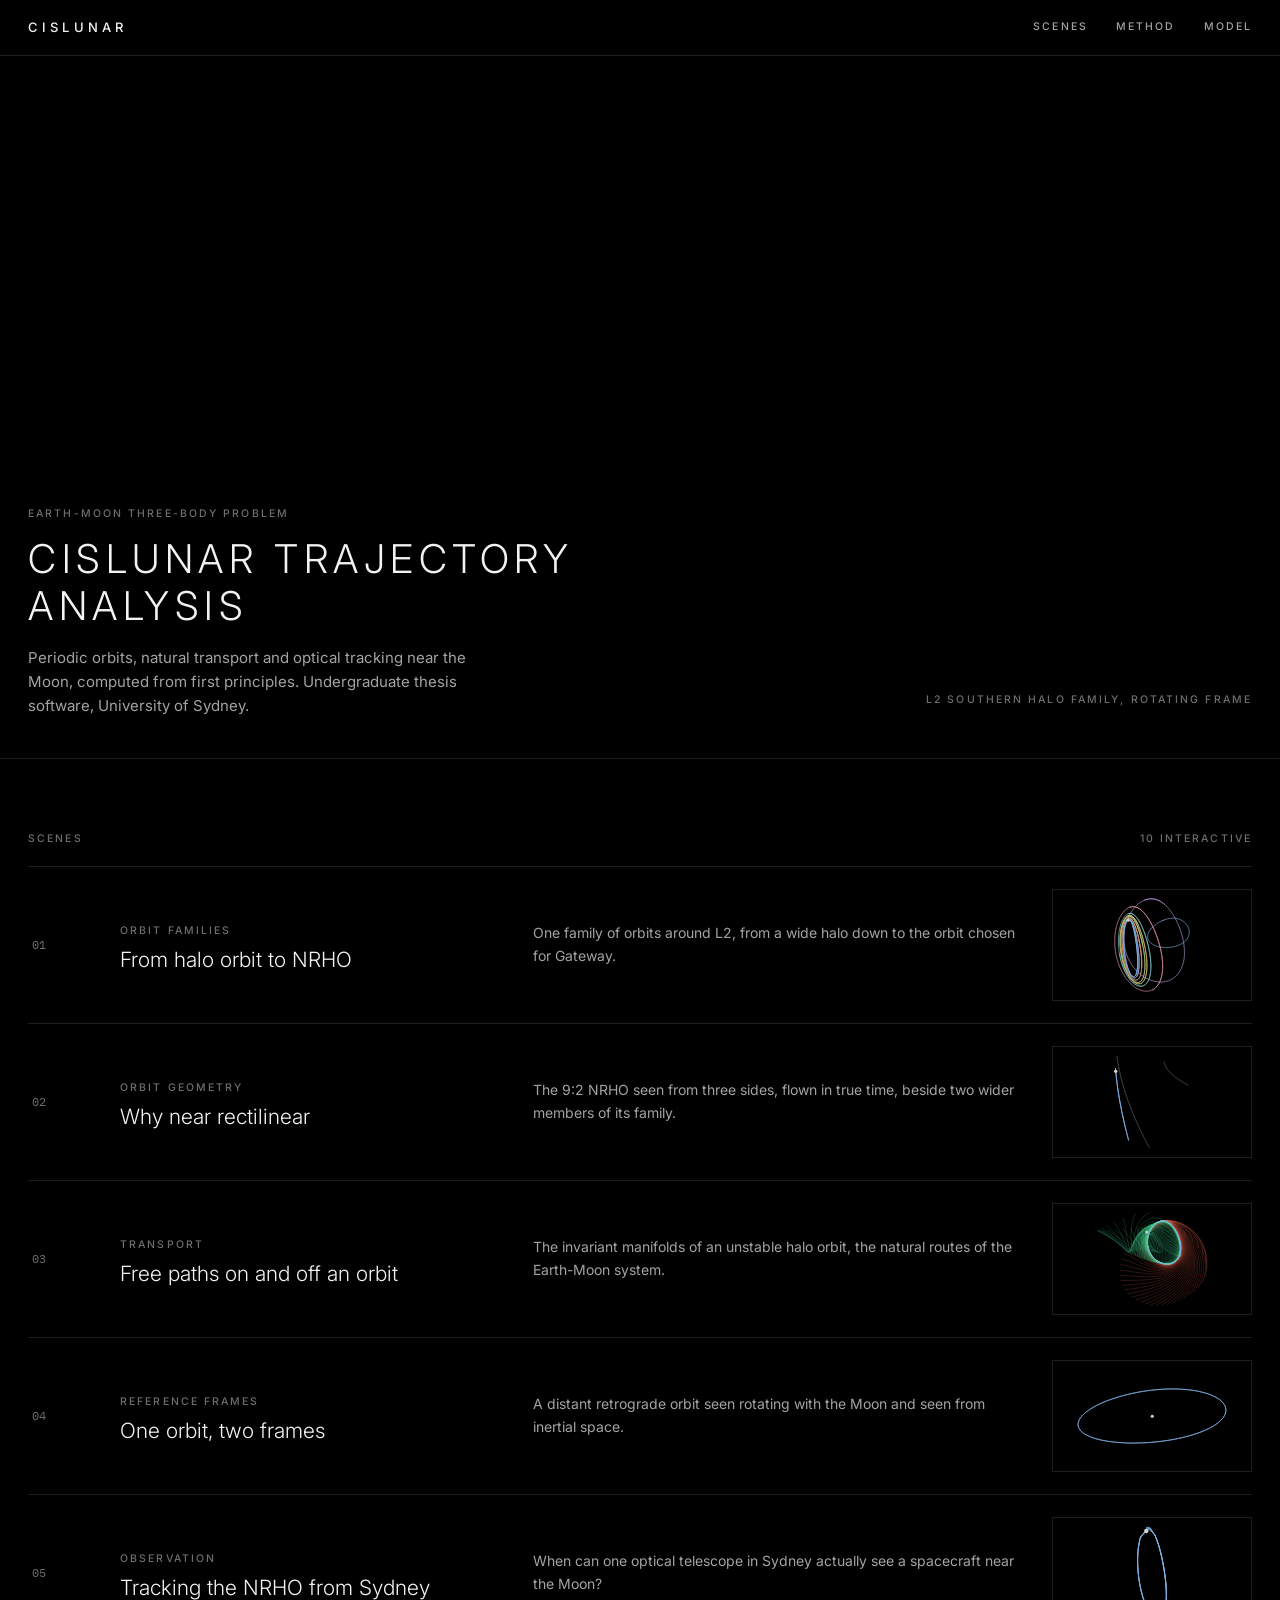
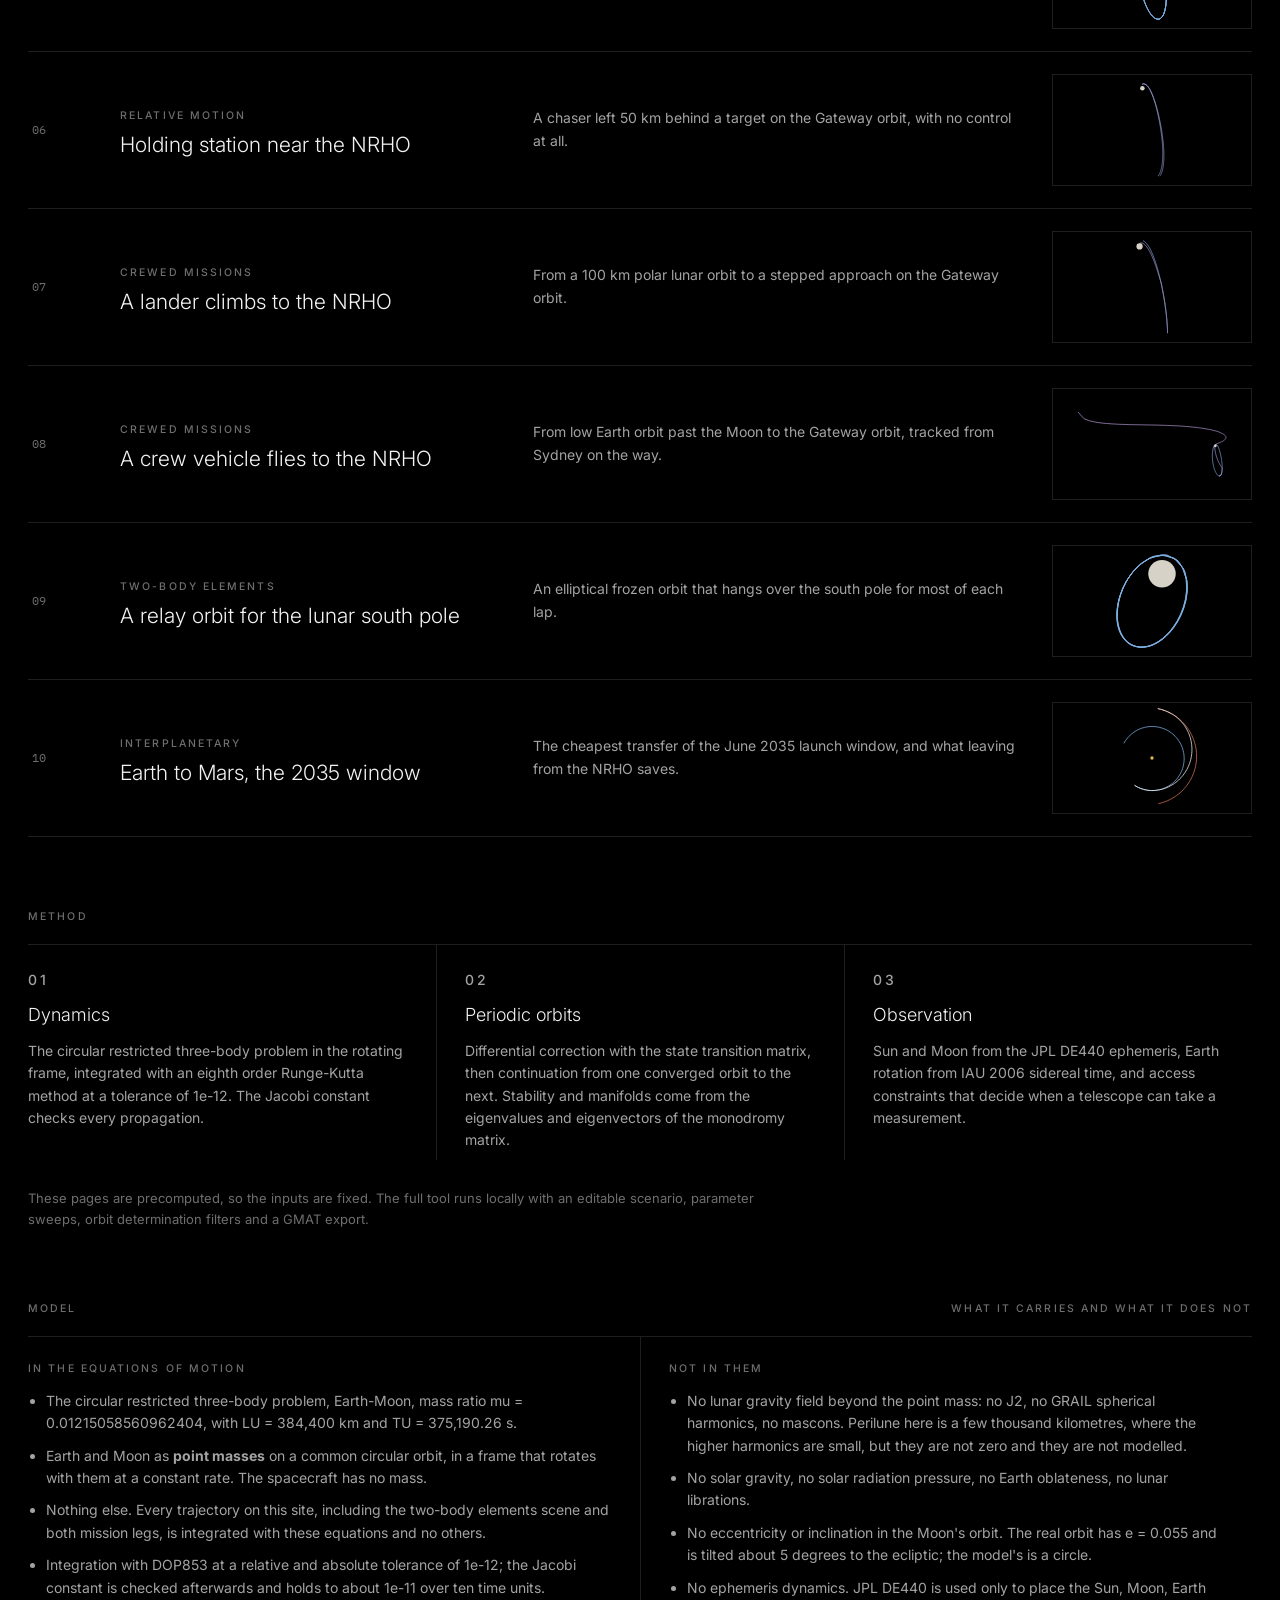
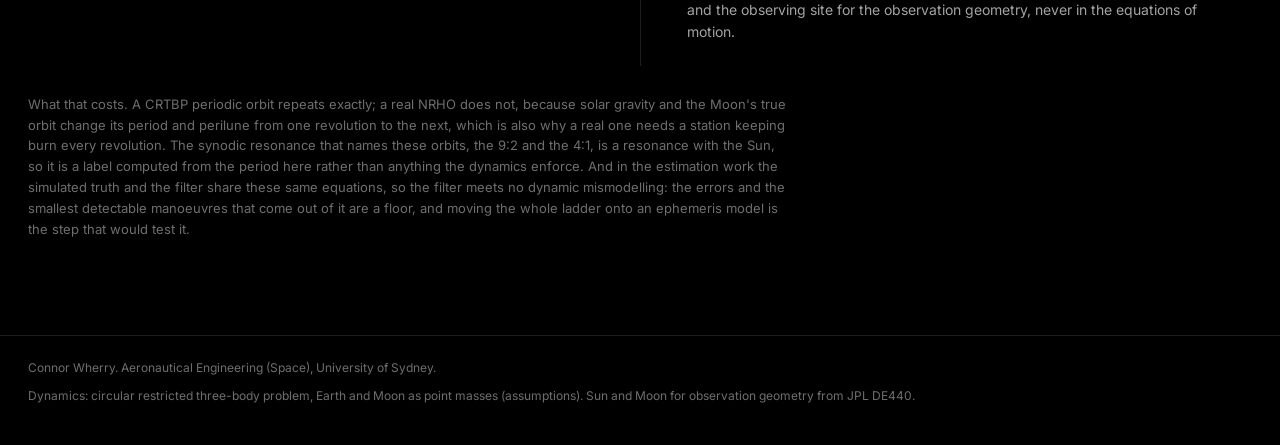
==== commit dc09a819: "Showcase: 'Why near rectilinear', the 9:2 NRHO seen from three sides A new scene 02 drawn as flat pr" ====
--- a/site/index.html
+++ b/site/index.html
@@ -30,7 +30,7 @@
       <span id="time-readout" class="readout"></span></div>
   </section>
   <section class="section" id="scenes">
-    <div class="section-head"><p class="label">Scenes</p><p class="label">09 interactive</p></div>
+    <div class="section-head"><p class="label">Scenes</p><p class="label">10 interactive</p></div>
     <div class="scene-list">
     <a class="scene-row" href="halo-to-nrho.html">
       <span class="scene-number">01</span>
@@ -39,57 +39,64 @@
       <p class="scene-tagline">One family of orbits around L2, from a wide halo down to the orbit chosen for Gateway.</p>
       <span class="thumb"><svg viewBox="0 0 320 200" xmlns="http://www.w3.org/2000/svg" aria-hidden="true"><polyline points="178.6,55.9 179.7,55.4 180.7,54.9 181.8,54.5 182.8,54.1 183.9,53.8 184.9,53.4 186.0,53.1 187.0,52.8 188.1,52.5 189.1,52.3 190.1,52.0 191.1,51.8 192.1,51.7 193.1,51.5 194.1,51.4 195.1,51.3 196.0,51.2 197.0,51.2 197.9,51.1 198.8,51.1 199.8,51.2 200.7,51.2 201.6,51.3 202.4,51.4 203.3,51.5 204.2,51.7 205.0,51.8 205.9,52.0 206.7,52.2 207.5,52.4 208.3,52.7 209.1,53.0 209.9,53.3 210.6,53.6 211.4,53.9 212.1,54.2 212.9,54.6 213.6,55.0 214.3,55.4 215.0,55.8 215.6,56.2 216.3,56.7 216.9,57.1 217.6,57.6 218.2,58.1 218.8,58.6 219.3,59.1 219.9,59.7 220.5,60.2 221.0,60.8 221.5,61.3 222.0,61.9 222.5,62.5 222.9,63.1 223.4,63.7 223.8,64.3 224.2,65.0 224.6,65.6 225.0,66.3 225.3,66.9 225.6,67.6 225.9,68.2 226.2,68.9 226.5,69.6 226.7,70.3 226.9,71.0 227.1,71.6 227.3,72.3 227.4,73.0 227.5,73.7 227.6,74.4 227.7,75.2 227.8,75.9 227.8,76.6 227.8,77.3 227.7,78.0 227.7,78.7 227.6,79.4 227.5,80.1 227.4,80.8 227.2,81.5 227.0,82.2 226.8,82.9 226.6,83.6 226.3,84.3 226.0,85.0 225.7,85.7 225.4,86.3 225.0,87.0 224.6,87.7 224.2,88.3 223.8,89.0 223.3,89.6 222.8,90.2 222.3,90.9 221.7,91.5 221.2,92.1 220.6,92.7 220.0,93.3 219.3,93.8 218.6,94.4 218.0,94.9 217.2,95.5 216.5,96.0 215.7,96.5 215.0,97.0 214.2,97.5 213.4,98.0 212.5,98.4 211.7,98.9 210.8,99.3 209.9,99.7 209.0,100.1 208.0,100.5 207.1,100.9 206.1,101.3 205.1,101.6 204.2,101.9 203.2,102.2 202.1,102.5 201.1,102.8 200.1,103.0 199.0,103.3 198.0,103.5 196.9,103.7 195.8,103.9 194.7,104.0 193.7,104.2 192.6,104.3 191.5,104.4 190.4,104.5 189.3,104.6 188.2,104.6 187.1,104.7 186.0,104.7 184.9,104.7 183.8,104.6 182.7,104.6 181.6,104.5 180.5,104.5 179.5,104.4 178.4,104.2 177.3,104.1 176.3,103.9 175.3,103.8 174.2,103.6 173.2,103.4 172.2,103.1 171.2,102.9 170.3,102.6 169.3,102.3 168.4,102.0 167.4,101.7 166.5,101.4 165.7,101.0 164.8,100.6 164.0,100.2 163.1,99.8 162.3,99.4 161.6,99.0 160.8,98.5 160.1,98.0 159.4,97.5 158.7,97.0 158.1,96.5 157.5,96.0 156.9,95.4 156.4,94.9 155.8,94.3 155.3,93.7 154.9,93.1 154.5,92.5 154.1,91.9 153.7,91.2 153.4,90.6 153.1,89.9 152.8,89.2 152.6,88.6 152.4,87.9 152.3,87.2 152.2,86.5 152.1,85.7 152.1,85.0 152.1,84.3 152.1,83.5 152.2,82.8 152.3,82.0 152.4,81.3 152.6,80.5 152.8,79.7 153.1,79.0 153.4,78.2 153.7,77.4 154.1,76.6 154.5,75.8 154.9,75.1 155.4,74.3 155.9,73.5 156.5,72.7 157.1,71.9 157.7,71.2 158.3,70.4 159.0,69.6 159.7,68.8 160.5,68.1 161.2,67.3 162.0,66.6 162.9,65.9 163.7,65.1 164.6,64.4 165.5,63.7 166.4,63.0 167.3,62.3 168.3,61.7 169.3,61.0 170.2,60.4 171.3,59.7 172.3,59.1 173.3,58.6 174.3,58.0 175.4,57.4 176.4,56.9 177.5,56.4 178.5,55.9 179.6,55.4 180.6,55.0 181.7,54.6" fill="none" stroke="#7fb2e5" stroke-width="1.4" stroke-linejoin="round" opacity="0.9"/><polyline points="145.2,19.0 147.3,18.1 149.5,17.4 151.6,16.8 153.7,16.4 155.9,16.1 158.0,16.0 160.0,16.0 162.1,16.2 164.1,16.5 166.1,16.9 168.1,17.5 170.0,18.2 171.9,19.0 173.8,19.9 175.6,20.9 177.4,22.1 179.1,23.3 180.8,24.6 182.4,25.9 184.1,27.4 185.6,28.9 187.2,30.4 188.7,32.1 190.1,33.7 191.6,35.5 192.9,37.2 194.3,39.1 195.6,40.9 196.9,42.8 198.1,44.7 199.3,46.6 200.5,48.6 201.6,50.6 202.7,52.6 203.8,54.6 204.8,56.7 205.8,58.7 206.7,60.8 207.6,62.9 208.5,65.0 209.4,67.0 210.2,69.1 211.0,71.2 211.7,73.3 212.4,75.4 213.1,77.5 213.7,79.6 214.3,81.7 214.9,83.7 215.4,85.8 215.9,87.9 216.4,89.9 216.8,91.9 217.2,94.0 217.5,96.0 217.8,98.0 218.1,100.0 218.3,101.9 218.5,103.9 218.7,105.8 218.8,107.7 218.9,109.6 219.0,111.5 219.0,113.4 219.0,115.2 219.0,117.0 218.9,118.8 218.7,120.6 218.6,122.4 218.4,124.1 218.2,125.8 217.9,127.4 217.6,129.1 217.3,130.7 216.9,132.3 216.5,133.9 216.1,135.4 215.6,136.9 215.1,138.4 214.5,139.8 214.0,141.2 213.4,142.6 212.7,143.9 212.0,145.3 211.3,146.5 210.6,147.8 209.8,149.0 209.0,150.2 208.2,151.3 207.4,152.4 206.5,153.5 205.5,154.5 204.6,155.5 203.6,156.5 202.6,157.4 201.6,158.3 200.5,159.1 199.5,159.9 198.3,160.7 197.2,161.4 196.1,162.1 194.9,162.7 193.7,163.3 192.4,163.9 191.2,164.4 189.9,164.9 188.6,165.3 187.3,165.7 186.0,166.1 184.7,166.4 183.3,166.6 181.9,166.9 180.5,167.0 179.1,167.2 177.7,167.3 176.3,167.3 174.9,167.3 173.4,167.3 171.9,167.2 170.5,167.0 169.0,166.9 167.5,166.6 166.0,166.4 164.5,166.0 163.0,165.7 161.5,165.3 160.0,164.8 158.5,164.3 157.0,163.8 155.5,163.2 154.0,162.5 152.5,161.8 151.0,161.1 149.5,160.3 148.0,159.5 146.5,158.6 145.0,157.7 143.6,156.7 142.1,155.7 140.7,154.7 139.3,153.6 137.9,152.4 136.5,151.2 135.1,150.0 133.8,148.7 132.4,147.4 131.1,146.0 129.8,144.6 128.6,143.1 127.3,141.6 126.1,140.1 124.9,138.5 123.8,136.8 122.7,135.1 121.6,133.4 120.5,131.6 119.5,129.8 118.5,128.0 117.6,126.1 116.6,124.2 115.8,122.2 115.0,120.2 114.2,118.1 113.4,116.0 112.8,113.9 112.1,111.7 111.5,109.5 111.0,107.3 110.5,105.0 110.1,102.7 109.7,100.4 109.4,98.0 109.2,95.6 109.0,93.2 108.8,90.8 108.8,88.3 108.8,85.8 108.9,83.3 109.0,80.8 109.2,78.2 109.5,75.7 109.9,73.1 110.4,70.5 110.9,67.9 111.5,65.3 112.2,62.7 112.9,60.2 113.8,57.6 114.7,55.0 115.8,52.5 116.9,50.0 118.1,47.5 119.3,45.1 120.7,42.7 122.1,40.3 123.7,38.1 125.2,35.8 126.9,33.7 128.7,31.7 130.5,29.7 132.3,27.9 134.3,26.1 136.2,24.5 138.3,23.0 140.3,21.6 142.4,20.4 144.5,19.3 146.7,18.4 148.8,17.6 150.9,17.0 153.1,16.5 155.2,16.2 157.3,16.0 159.4,16.0 161.5,16.1 163.5,16.4 165.5,16.8 167.5,17.3 169.4,18.0 171.3,18.7 173.2,19.6 175.0,20.6 176.8,21.7 178.6,22.9 180.3,24.1 181.9,25.5 183.6,26.9" fill="none" stroke="#b79ad6" stroke-width="1.4" stroke-linejoin="round" opacity="0.9"/><polyline points="118.0,31.9 122.0,30.6 126.0,30.2 129.8,30.8 133.4,32.0 136.8,33.9 139.9,36.1 142.7,38.6 145.3,41.4 147.8,44.3 150.1,47.2 152.2,50.3 154.2,53.4 156.1,56.6 157.9,59.7 159.5,62.8 161.1,66.0 162.6,69.1 164.0,72.2 165.3,75.3 166.5,78.4 167.7,81.4 168.8,84.4 169.9,87.3 170.9,90.3 171.8,93.2 172.6,96.0 173.4,98.8 174.2,101.6 174.9,104.4 175.5,107.1 176.1,109.7 176.6,112.4 177.1,114.9 177.5,117.5 177.9,120.0 178.3,122.4 178.6,124.8 178.8,127.2 179.0,129.5 179.2,131.8 179.3,134.0 179.3,136.2 179.4,138.4 179.3,140.5 179.3,142.5 179.2,144.6 179.0,146.5 178.9,148.4 178.6,150.3 178.4,152.1 178.1,153.9 177.7,155.6 177.4,157.3 176.9,158.9 176.5,160.5 176.0,162.1 175.5,163.6 174.9,165.0 174.3,166.4 173.7,167.7 173.1,169.0 172.4,170.2 171.6,171.4 170.9,172.6 170.1,173.6 169.3,174.7 168.5,175.7 167.6,176.6 166.7,177.5 165.8,178.3 164.8,179.0 163.8,179.8 162.8,180.4 161.8,181.0 160.7,181.6 159.7,182.1 158.6,182.5 157.4,182.9 156.3,183.2 155.1,183.5 153.9,183.7 152.7,183.9 151.5,184.0 150.3,184.0 149.0,184.0 147.8,183.9 146.5,183.8 145.2,183.6 143.9,183.3 142.5,183.0 141.2,182.6 139.9,182.2 138.5,181.7 137.2,181.2 135.8,180.5 134.4,179.9 133.0,179.1 131.7,178.3 130.3,177.4 128.9,176.5 127.5,175.5 126.1,174.5 124.7,173.3 123.4,172.1 122.0,170.9 120.6,169.5 119.3,168.1 117.9,166.7 116.6,165.1 115.2,163.5 113.9,161.9 112.6,160.1 111.3,158.3 110.1,156.4 108.8,154.4 107.6,152.4 106.4,150.3 105.2,148.1 104.1,145.8 103.0,143.5 101.9,141.1 100.8,138.5 99.8,136.0 98.9,133.3 98.0,130.5 97.1,127.7 96.3,124.8 95.5,121.8 94.8,118.7 94.2,115.5 93.7,112.2 93.2,108.8 92.8,105.3 92.5,101.7 92.3,98.0 92.2,94.2 92.3,90.3 92.4,86.3 92.7,82.2 93.2,77.9 93.9,73.6 94.8,69.2 95.9,64.7 97.3,60.1 99.0,55.5 101.0,50.9 103.4,46.4 106.2,42.1 109.5,38.2 113.1,34.9 117.0,32.4 121.0,30.8 125.0,30.2 128.9,30.6 132.6,31.7 136.0,33.4 139.1,35.5 142.0,38.0 144.7,40.7 147.2,43.5 149.5,46.5 151.7,49.5 153.7,52.6 155.6,55.8 157.4,58.9 159.1,62.1 160.7,65.2 162.2,68.3 163.6,71.5 165.0,74.5 166.2,77.6 167.4,80.6 168.6,83.6 169.6,86.6 170.6,89.6 171.5,92.5 172.4,95.3 173.2,98.2 174.0,100.9 174.7,103.7 175.4,106.4 175.9,109.1 176.5,111.7 177.0,114.3 177.4,116.9 177.8,119.4 178.2,121.8 178.5,124.2 178.7,126.6 179.0,129.0 179.1,131.3 179.2,133.5 179.3,135.7 179.4,137.9 179.4,140.0 179.3,142.0 179.2,144.1 179.1,146.0 178.9,148.0 178.7,149.8 178.4,151.7 178.1,153.5 177.8,155.2 177.5,156.9 177.0,158.5 176.6,160.1 176.1,161.7 175.6,163.2 175.1,164.6 174.5,166.0 173.9,167.4 173.2,168.7 172.5,169.9 171.8,171.1 171.1,172.3 170.3,173.4 169.5,174.4 168.7,175.4 167.8,176.4 166.9,177.2 166.0,178.1 165.0,178.9 164.1,179.6 163.1,180.3 162.0,180.9 161.0,181.4 159.9,181.9" fill="none" stroke="#de8fa8" stroke-width="1.4" stroke-linejoin="round" opacity="0.9"/><polyline points="116.2,43.2 121.9,42.5 126.7,44.7 130.6,48.2 133.7,52.1 136.4,56.1 138.6,60.2 140.6,64.2 142.4,68.2 144.0,72.0 145.5,75.8 146.8,79.4 148.0,83.0 149.1,86.5 150.1,89.9 151.1,93.2 152.0,96.4 152.7,99.6 153.5,102.7 154.1,105.7 154.7,108.6 155.3,111.4 155.8,114.2 156.2,116.9 156.6,119.6 156.9,122.2 157.2,124.7 157.4,127.1 157.6,129.5 157.8,131.8 157.9,134.1 158.0,136.3 158.0,138.4 158.0,140.5 157.9,142.5 157.8,144.4 157.7,146.3 157.5,148.1 157.3,149.9 157.1,151.6 156.8,153.3 156.5,154.9 156.2,156.4 155.8,157.9 155.4,159.3 155.0,160.6 154.5,161.9 154.0,163.1 153.5,164.3 153.0,165.4 152.4,166.5 151.8,167.4 151.2,168.4 150.5,169.2 149.8,170.1 149.1,170.8 148.4,171.5 147.7,172.1 146.9,172.7 146.1,173.2 145.3,173.6 144.5,174.0 143.6,174.3 142.7,174.5 141.8,174.7 140.9,174.8 140.0,174.9 139.1,174.9 138.1,174.8 137.2,174.7 136.2,174.5 135.2,174.2 134.2,173.9 133.1,173.5 132.1,173.0 131.1,172.5 130.0,171.8 129.0,171.2 127.9,170.4 126.8,169.6 125.8,168.7 124.7,167.7 123.6,166.7 122.5,165.6 121.5,164.4 120.4,163.1 119.3,161.8 118.2,160.3 117.1,158.8 116.1,157.2 115.0,155.6 114.0,153.8 112.9,152.0 111.9,150.0 110.9,148.0 109.9,145.9 108.9,143.7 108.0,141.4 107.0,139.0 106.1,136.5 105.3,133.9 104.4,131.2 103.6,128.3 102.9,125.4 102.1,122.3 101.5,119.1 100.9,115.7 100.3,112.2 99.8,108.6 99.5,104.8 99.2,100.8 99.0,96.6 99.0,92.2 99.1,87.6 99.4,82.7 100.0,77.5 100.9,72.0 102.2,66.1 104.1,59.9 106.9,53.5 110.9,47.4 116.4,43.1 122.1,42.6 126.9,44.8 130.7,48.3 133.8,52.2 136.5,56.3 138.7,60.4 140.7,64.4 142.5,68.3 144.1,72.2 145.5,75.9 146.8,79.6 148.1,83.1 149.2,86.6 150.2,90.0 151.1,93.3 152.0,96.6 152.8,99.7 153.5,102.8 154.2,105.8 154.7,108.7 155.3,111.5 155.8,114.3 156.2,117.0 156.6,119.7 156.9,122.2 157.2,124.8 157.4,127.2 157.6,129.6 157.8,131.9 157.9,134.2 158.0,136.4 158.0,138.5 158.0,140.6 157.9,142.6 157.8,144.5 157.7,146.4 157.5,148.2 157.3,150.0 157.1,151.7 156.8,153.3 156.5,154.9 156.2,156.4 155.8,157.9 155.4,159.3 155.0,160.7 154.5,162.0 154.0,163.2 153.5,164.3 153.0,165.5 152.4,166.5 151.8,167.5 151.2,168.4 150.5,169.3 149.8,170.1 149.1,170.8 148.4,171.5 147.6,172.1 146.9,172.7 146.1,173.2 145.3,173.6 144.4,174.0 143.6,174.3 142.7,174.5 141.8,174.7 140.9,174.9 140.0,174.9 139.0,174.9 138.1,174.8 137.1,174.7 136.1,174.5 135.1,174.2 134.1,173.9 133.1,173.5 132.1,173.0 131.0,172.4 130.0,171.8 128.9,171.1 127.9,170.4 126.8,169.6 125.7,168.7 124.7,167.7 123.6,166.6 122.5,165.5 121.4,164.3 120.3,163.1 119.3,161.7 118.2,160.3 117.1,158.8 116.0,157.2 115.0,155.5 113.9,153.7 112.9,151.9 111.9,150.0 110.9,148.0 109.9,145.8 108.9,143.6 107.9,141.3 107.0,138.9 106.1,136.4 105.2,133.8 104.4,131.1 103.6,128.2 102.8,125.3 102.1,122.2 101.4,119.0 100.8,115.6" fill="none" stroke="#7cc7c9" stroke-width="1.4" stroke-linejoin="round" opacity="0.9"/><polyline points="116.1,46.5 122.6,46.7 127.2,50.6 130.5,55.2 133.1,59.8 135.2,64.3 137.1,68.7 138.7,72.9 140.1,77.0 141.3,80.9 142.4,84.6 143.5,88.3 144.4,91.8 145.2,95.2 146.0,98.6 146.7,101.8 147.3,104.9 147.9,107.9 148.4,110.8 148.8,113.7 149.2,116.5 149.6,119.2 149.9,121.8 150.1,124.3 150.3,126.7 150.5,129.1 150.6,131.4 150.7,133.7 150.8,135.8 150.8,137.9 150.8,140.0 150.7,141.9 150.6,143.8 150.5,145.7 150.3,147.4 150.1,149.1 149.9,150.8 149.6,152.3 149.3,153.8 149.0,155.3 148.6,156.6 148.3,157.9 147.9,159.2 147.4,160.4 147.0,161.5 146.5,162.5 146.0,163.5 145.4,164.5 144.9,165.3 144.3,166.1 143.7,166.9 143.1,167.5 142.4,168.1 141.8,168.7 141.1,169.1 140.4,169.6 139.6,169.9 138.9,170.2 138.1,170.4 137.4,170.5 136.6,170.6 135.8,170.6 134.9,170.6 134.1,170.4 133.3,170.3 132.4,170.0 131.5,169.7 130.6,169.3 129.8,168.8 128.8,168.3 127.9,167.6 127.0,167.0 126.1,166.2 125.2,165.4 124.2,164.4 123.3,163.5 122.3,162.4 121.4,161.3 120.4,160.0 119.5,158.7 118.6,157.3 117.6,155.9 116.7,154.3 115.7,152.7 114.8,151.0 113.9,149.1 113.0,147.2 112.1,145.2 111.2,143.1 110.3,140.9 109.5,138.6 108.7,136.2 107.8,133.6 107.1,131.0 106.3,128.2 105.6,125.3 104.9,122.3 104.3,119.1 103.7,115.8 103.2,112.3 102.7,108.6 102.3,104.8 102.0,100.7 101.9,96.4 101.8,91.8 101.9,87.0 102.3,81.7 102.9,76.1 103.9,70.0 105.6,63.3 108.3,56.0 113.0,48.8 119.7,45.9 125.2,48.6 129.0,52.9 131.9,57.6 134.3,62.2 136.2,66.6 137.9,70.9 139.4,75.0 140.7,79.0 141.9,82.8 143.0,86.6 144.0,90.1 144.8,93.6 145.6,97.0 146.4,100.2 147.0,103.4 147.6,106.5 148.2,109.5 148.6,112.3 149.1,115.1 149.4,117.9 149.7,120.5 150.0,123.1 150.3,125.6 150.4,128.0 150.6,130.3 150.7,132.6 150.8,134.8 150.8,136.9 150.8,139.0 150.7,141.0 150.6,142.9 150.5,144.8 150.4,146.6 150.2,148.3 150.0,150.0 149.7,151.6 149.5,153.1 149.1,154.6 148.8,156.0 148.4,157.3 148.0,158.6 147.6,159.8 147.2,161.0 146.7,162.0 146.2,163.1 145.7,164.0 145.1,164.9 144.6,165.7 144.0,166.5 143.4,167.2 142.7,167.8 142.1,168.4 141.4,168.9 140.7,169.4 140.0,169.7 139.3,170.0 138.5,170.3 137.7,170.5 137.0,170.6 136.2,170.6 135.3,170.6 134.5,170.5 133.7,170.4 132.8,170.1 131.9,169.8 131.1,169.5 130.2,169.0 129.3,168.5 128.4,167.9 127.5,167.3 126.5,166.6 125.6,165.8 124.7,164.9 123.7,163.9 122.8,162.9 121.8,161.8 120.9,160.6 120.0,159.4 119.0,158.0 118.1,156.6 117.1,155.1 116.2,153.5 115.3,151.8 114.3,150.0 113.4,148.2 112.5,146.2 111.6,144.1 110.7,142.0 109.9,139.7 109.0,137.3 108.2,134.9 107.4,132.3 106.7,129.6 105.9,126.7 105.2,123.8 104.6,120.6 104.0,117.4 103.4,114.0 102.9,110.4 102.5,106.6 102.2,102.7 101.9,98.5 101.8,94.0 101.8,89.3 102.1,84.3 102.5,78.9 103.4,73.0 104.7,66.6 106.8,59.5 110.4,52.0 116.4,46.4 122.8,46.9 127.3,50.8 130.6,55.4 133.2,60.0" fill="none" stroke="#e3c16f" stroke-width="1.4" stroke-linejoin="round" opacity="0.9"/><polyline points="116.2,47.9 122.9,49.0 127.2,53.7 130.2,58.7 132.5,63.6 134.3,68.3 135.9,72.7 137.3,77.0 138.5,81.0 139.6,84.9 140.6,88.7 141.5,92.3 142.3,95.8 143.0,99.2 143.6,102.4 144.2,105.5 144.7,108.6 145.2,111.5 145.6,114.4 145.9,117.1 146.2,119.8 146.5,122.4 146.7,124.9 146.9,127.3 147.0,129.7 147.1,132.0 147.2,134.2 147.2,136.3 147.2,138.3 147.1,140.3 147.1,142.2 146.9,144.0 146.8,145.8 146.6,147.5 146.4,149.1 146.2,150.7 145.9,152.2 145.6,153.6 145.3,155.0 144.9,156.3 144.6,157.5 144.2,158.7 143.7,159.8 143.3,160.8 142.8,161.7 142.3,162.6 141.8,163.5 141.3,164.2 140.7,164.9 140.1,165.6 139.5,166.1 138.9,166.6 138.3,167.1 137.6,167.4 136.9,167.7 136.2,168.0 135.5,168.1 134.8,168.2 134.1,168.3 133.3,168.2 132.6,168.1 131.8,167.9 131.0,167.7 130.2,167.4 129.4,167.0 128.6,166.5 127.7,166.0 126.9,165.4 126.1,164.7 125.2,163.9 124.4,163.1 123.5,162.2 122.6,161.2 121.8,160.1 120.9,159.0 120.0,157.7 119.1,156.4 118.3,155.0 117.4,153.5 116.5,152.0 115.7,150.3 114.8,148.5 114.0,146.7 113.1,144.7 112.3,142.7 111.5,140.5 110.7,138.3 109.9,135.9 109.1,133.4 108.4,130.9 107.7,128.1 107.0,125.3 106.3,122.3 105.7,119.1 105.2,115.8 104.7,112.4 104.2,108.7 103.8,104.9 103.5,100.8 103.3,96.5 103.3,91.8 103.4,86.9 103.7,81.5 104.3,75.7 105.4,69.3 107.2,62.0 110.6,53.9 117.0,47.6 123.5,49.5 127.6,54.3 130.4,59.3 132.7,64.1 134.5,68.8 136.1,73.2 137.5,77.4 138.7,81.5 139.7,85.4 140.7,89.1 141.6,92.7 142.3,96.2 143.1,99.5 143.7,102.8 144.3,105.9 144.8,108.9 145.2,111.8 145.6,114.7 146.0,117.4 146.3,120.1 146.5,122.7 146.7,125.2 146.9,127.6 147.0,129.9 147.1,132.2 147.2,134.4 147.2,136.5 147.2,138.5 147.1,140.5 147.0,142.4 146.9,144.2 146.8,146.0 146.6,147.7 146.4,149.3 146.1,150.9 145.9,152.3 145.6,153.8 145.2,155.1 144.9,156.4 144.5,157.6 144.1,158.8 143.7,159.9 143.2,160.9 142.8,161.8 142.3,162.7 141.7,163.6 141.2,164.3 140.6,165.0 140.1,165.6 139.4,166.2 138.8,166.7 138.2,167.1 137.5,167.5 136.9,167.8 136.2,168.0 135.5,168.2 134.7,168.2 134.0,168.3 133.2,168.2 132.5,168.1 131.7,167.9 130.9,167.7 130.1,167.3 129.3,166.9 128.5,166.5 127.7,165.9 126.8,165.3 126.0,164.6 125.1,163.8 124.3,163.0 123.4,162.1 122.5,161.1 121.7,160.0 120.8,158.8 119.9,157.6 119.0,156.3 118.2,154.9 117.3,153.4 116.4,151.8 115.6,150.1 114.7,148.3 113.9,146.5 113.0,144.5 112.2,142.5 111.4,140.3 110.6,138.0 109.8,135.7 109.1,133.2 108.3,130.6 107.6,127.8 106.9,125.0 106.3,121.9 105.7,118.8 105.1,115.5 104.6,112.0 104.2,108.3 103.8,104.4 103.5,100.3 103.3,96.0 103.3,91.3 103.4,86.3 103.7,80.9 104.4,75.1 105.5,68.5 107.5,61.2 111.1,53.0 117.9,47.4 124.0,49.9 127.9,54.8 130.7,59.8 132.9,64.7 134.7,69.3 136.2,73.7 137.6,77.9 138.8,81.9 139.8,85.8 140.8,89.5 141.7,93.1 142.4,96.5 143.1,99.9" fill="none" stroke="#a9cf85" stroke-width="1.4" stroke-linejoin="round" opacity="0.9"/><polyline points="116.3,50.1 123.2,53.1 126.7,59.0 129.0,64.5 130.8,69.6 132.3,74.4 133.5,78.9 134.6,83.2 135.5,87.2 136.3,91.0 137.1,94.7 137.7,98.2 138.3,101.6 138.8,104.8 139.3,107.9 139.7,111.0 140.0,113.8 140.3,116.6 140.6,119.3 140.8,121.9 141.0,124.4 141.1,126.8 141.2,129.1 141.3,131.4 141.3,133.5 141.3,135.6 141.2,137.6 141.2,139.5 141.1,141.3 141.0,143.1 140.8,144.8 140.6,146.4 140.4,147.9 140.2,149.4 139.9,150.8 139.7,152.1 139.4,153.4 139.0,154.5 138.7,155.7 138.3,156.7 137.9,157.7 137.5,158.6 137.1,159.4 136.6,160.2 136.2,160.9 135.7,161.5 135.2,162.0 134.6,162.5 134.1,162.9 133.6,163.3 133.0,163.5 132.4,163.8 131.8,163.9 131.2,163.9 130.6,163.9 129.9,163.9 129.3,163.7 128.6,163.5 128.0,163.2 127.3,162.8 126.6,162.4 125.9,161.8 125.2,161.2 124.5,160.6 123.7,159.8 123.0,159.0 122.3,158.1 121.6,157.1 120.8,156.0 120.1,154.8 119.3,153.6 118.6,152.3 117.8,150.9 117.1,149.3 116.4,147.7 115.6,146.0 114.9,144.3 114.2,142.4 113.5,140.4 112.8,138.3 112.1,136.0 111.4,133.7 110.7,131.3 110.1,128.7 109.5,126.0 108.9,123.1 108.3,120.1 107.8,117.0 107.3,113.6 106.8,110.1 106.4,106.4 106.1,102.4 105.9,98.2 105.7,93.6 105.7,88.7 105.9,83.4 106.4,77.5 107.2,70.8 108.9,63.0 112.7,53.6 120.8,50.7 125.4,56.4 128.1,62.1 130.1,67.4 131.7,72.3 133.0,76.9 134.1,81.3 135.1,85.4 136.0,89.3 136.8,93.1 137.4,96.7 138.0,100.1 138.6,103.4 139.1,106.6 139.5,109.6 139.9,112.6 140.2,115.4 140.5,118.1 140.7,120.8 140.9,123.3 141.0,125.7 141.2,128.1 141.2,130.4 141.3,132.6 141.3,134.7 141.3,136.7 141.2,138.6 141.1,140.5 141.0,142.3 140.9,144.0 140.7,145.7 140.5,147.2 140.3,148.7 140.1,150.2 139.8,151.5 139.5,152.8 139.2,154.0 138.8,155.2 138.5,156.2 138.1,157.2 137.7,158.2 137.3,159.0 136.8,159.8 136.4,160.6 135.9,161.2 135.4,161.8 134.9,162.3 134.4,162.8 133.8,163.1 133.2,163.4 132.7,163.7 132.1,163.8 131.5,163.9 130.8,164.0 130.2,163.9 129.6,163.8 128.9,163.6 128.3,163.3 127.6,163.0 126.9,162.6 126.2,162.1 125.5,161.5 124.8,160.9 124.1,160.2 123.3,159.4 122.6,158.5 121.9,157.5 121.1,156.5 120.4,155.4 119.7,154.2 118.9,152.9 118.2,151.5 117.4,150.0 116.7,148.5 116.0,146.8 115.2,145.1 114.5,143.2 113.8,141.3 113.1,139.2 112.4,137.1 111.7,134.8 111.0,132.4 110.4,129.9 109.7,127.2 109.1,124.4 108.5,121.5 108.0,118.4 107.5,115.1 107.0,111.7 106.6,108.1 106.2,104.2 106.0,100.1 105.8,95.7 105.7,91.0 105.8,85.9 106.1,80.2 106.8,73.9 108.0,66.7 110.5,58.0 117.2,49.8 123.7,53.7 127.0,59.6 129.3,65.1 131.0,70.2 132.4,74.9 133.6,79.4 134.7,83.6 135.6,87.6 136.4,91.4 137.1,95.1 137.8,98.6 138.4,101.9 138.9,105.2 139.3,108.3 139.7,111.3 140.0,114.1 140.3,116.9 140.6,119.6 140.8,122.2 141.0,124.7 141.1,127.1 141.2,129.4 141.3,131.6 141.3,133.7 141.3,135.8 141.2,137.8 141.2,139.7 141.1,141.5" fill="none" stroke="#e39a6b" stroke-width="1.4" stroke-linejoin="round" opacity="0.9"/><polyline points="116.4,51.6 123.0,56.6 125.8,63.1 127.6,68.9 129.0,74.1 130.1,78.9 131.1,83.4 131.9,87.6 132.6,91.5 133.2,95.3 133.8,98.9 134.3,102.3 134.7,105.5 135.0,108.7 135.4,111.6 135.6,114.5 135.9,117.3 136.0,119.9 136.2,122.4 136.3,124.9 136.4,127.2 136.4,129.4 136.5,131.6 136.5,133.6 136.4,135.6 136.4,137.5 136.3,139.3 136.2,141.0 136.0,142.7 135.9,144.3 135.7,145.8 135.5,147.2 135.2,148.5 135.0,149.8 134.7,150.9 134.4,152.1 134.1,153.1 133.8,154.0 133.4,154.9 133.1,155.8 132.7,156.5 132.3,157.2 131.9,157.8 131.5,158.3 131.0,158.7 130.6,159.1 130.1,159.4 129.6,159.7 129.1,159.8 128.6,159.9 128.1,159.9 127.5,159.8 127.0,159.7 126.5,159.5 125.9,159.2 125.3,158.8 124.7,158.4 124.2,157.9 123.6,157.3 123.0,156.6 122.4,155.9 121.8,155.0 121.1,154.1 120.5,153.1 119.9,152.0 119.3,150.8 118.6,149.5 118.0,148.2 117.4,146.7 116.8,145.2 116.1,143.6 115.5,141.8 114.9,140.0 114.3,138.0 113.7,136.0 113.1,133.8 112.5,131.5 111.9,129.1 111.4,126.5 110.8,123.8 110.3,121.0 109.8,118.0 109.4,114.8 109.0,111.4 108.6,107.9 108.2,104.0 108.0,100.0 107.8,95.6 107.7,90.9 107.8,85.7 108.0,80.0 108.6,73.4 109.9,65.6 113.1,55.3 121.5,54.1 124.9,60.8 127.0,66.9 128.5,72.3 129.7,77.2 130.8,81.8 131.6,86.1 132.4,90.1 133.0,94.0 133.6,97.6 134.1,101.1 134.5,104.4 134.9,107.5 135.2,110.6 135.5,113.5 135.8,116.3 136.0,118.9 136.1,121.5 136.3,124.0 136.4,126.4 136.4,128.6 136.5,130.8 136.5,132.9 136.4,134.9 136.4,136.8 136.3,138.7 136.2,140.4 136.1,142.1 135.9,143.7 135.7,145.2 135.5,146.7 135.3,148.0 135.1,149.3 134.8,150.5 134.5,151.7 134.2,152.7 133.9,153.7 133.6,154.6 133.2,155.5 132.8,156.2 132.4,156.9 132.0,157.6 131.6,158.1 131.2,158.6 130.7,159.0 130.3,159.3 129.8,159.6 129.3,159.8 128.8,159.9 128.3,159.9 127.7,159.9 127.2,159.8 126.7,159.6 126.1,159.3 125.5,159.0 125.0,158.6 124.4,158.1 123.8,157.5 123.2,156.9 122.6,156.1 122.0,155.3 121.4,154.4 120.7,153.5 120.1,152.4 119.5,151.3 118.9,150.0 118.2,148.7 117.6,147.3 117.0,145.8 116.4,144.2 115.7,142.5 115.1,140.7 114.5,138.7 113.9,136.7 113.3,134.6 112.7,132.3 112.1,130.0 111.6,127.5 111.0,124.8 110.5,122.0 110.0,119.1 109.5,116.0 109.1,112.7 108.7,109.2 108.4,105.5 108.1,101.5 107.8,97.2 107.7,92.7 107.7,87.7 107.9,82.1 108.4,75.9 109.3,68.6 111.4,59.4 119.1,51.8 123.9,58.5 126.3,64.8 128.0,70.4 129.3,75.5 130.4,80.2 131.3,84.6 132.1,88.7 132.8,92.6 133.4,96.3 133.9,99.8 134.4,103.2 134.8,106.4 135.1,109.5 135.4,112.4 135.7,115.3 135.9,118.0 136.1,120.6 136.2,123.1 136.3,125.5 136.4,127.8 136.5,130.0 136.5,132.2 136.5,134.2 136.4,136.1 136.3,138.0 136.2,139.8 136.1,141.5 136.0,143.1 135.8,144.7 135.6,146.1 135.4,147.5 135.2,148.8 134.9,150.1 134.6,151.2 134.3,152.3 134.0,153.4 133.7,154.3 133.3,155.2 133.0,156.0 132.6,156.7" fill="none" stroke="#93a3d9" stroke-width="1.4" stroke-linejoin="round" opacity="0.9"/><polyline points="116.4,52.3 122.7,58.4 125.1,65.2 126.7,71.0 127.9,76.3 128.8,81.1 129.6,85.5 130.3,89.6 130.9,93.6 131.5,97.3 131.9,100.8 132.3,104.1 132.6,107.3 132.9,110.3 133.2,113.2 133.4,116.0 133.6,118.7 133.7,121.2 133.8,123.7 133.9,126.0 133.9,128.3 133.9,130.4 133.9,132.5 133.9,134.4 133.8,136.3 133.7,138.1 133.6,139.8 133.5,141.4 133.3,143.0 133.2,144.4 133.0,145.8 132.8,147.1 132.5,148.3 132.3,149.5 132.0,150.5 131.7,151.5 131.4,152.4 131.1,153.3 130.8,154.0 130.4,154.7 130.0,155.3 129.7,155.9 129.3,156.3 128.9,156.7 128.4,157.0 128.0,157.3 127.6,157.4 127.1,157.5 126.6,157.5 126.2,157.5 125.7,157.3 125.2,157.1 124.7,156.8 124.2,156.4 123.7,156.0 123.1,155.4 122.6,154.8 122.1,154.1 121.5,153.4 121.0,152.5 120.4,151.6 119.9,150.5 119.3,149.4 118.7,148.2 118.2,146.9 117.6,145.5 117.0,144.0 116.5,142.5 115.9,140.8 115.4,139.0 114.8,137.1 114.3,135.1 113.7,133.0 113.2,130.7 112.7,128.3 112.2,125.8 111.7,123.2 111.2,120.4 110.8,117.4 110.3,114.3 109.9,111.0 109.6,107.4 109.3,103.7 109.0,99.6 108.8,95.2 108.8,90.5 108.8,85.3 109.0,79.5 109.6,72.7 110.9,64.5 115.5,52.9 122.5,57.9 124.9,64.7 126.6,70.6 127.8,75.9 128.8,80.7 129.6,85.2 130.3,89.3 130.9,93.3 131.4,97.0 131.9,100.5 132.3,103.9 132.6,107.0 132.9,110.1 133.2,113.0 133.4,115.8 133.6,118.5 133.7,121.1 133.8,123.5 133.9,125.9 133.9,128.1 133.9,130.3 133.9,132.3 133.9,134.3 133.8,136.2 133.8,138.0 133.6,139.7 133.5,141.3 133.4,142.8 133.2,144.3 133.0,145.7 132.8,147.0 132.5,148.2 132.3,149.4 132.0,150.4 131.7,151.4 131.4,152.4 131.1,153.2 130.8,154.0 130.4,154.7 130.1,155.3 129.7,155.8 129.3,156.3 128.9,156.7 128.5,157.0 128.0,157.2 127.6,157.4 127.1,157.5 126.7,157.5 126.2,157.5 125.7,157.3 125.2,157.1 124.7,156.8 124.2,156.5 123.7,156.0 123.2,155.5 122.6,154.9 122.1,154.2 121.6,153.4 121.0,152.6 120.5,151.6 119.9,150.6 119.3,149.5 118.8,148.3 118.2,147.0 117.7,145.6 117.1,144.2 116.5,142.6 116.0,140.9 115.4,139.1 114.9,137.2 114.3,135.2 113.8,133.1 113.2,130.9 112.7,128.5 112.2,126.0 111.7,123.4 111.2,120.6 110.8,117.7 110.4,114.5 110.0,111.2 109.6,107.7 109.3,104.0 109.0,99.9 108.8,95.6 108.8,90.9 108.8,85.7 109.0,79.9 109.6,73.3 110.7,65.2 114.7,53.9 122.2,57.3 124.8,64.2 126.5,70.2 127.7,75.5 128.7,80.3 129.5,84.8 130.2,89.0 130.8,93.0 131.4,96.7 131.8,100.2 132.2,103.6 132.6,106.8 132.9,109.9 133.2,112.8 133.4,115.6 133.5,118.3 133.7,120.9 133.8,123.3 133.9,125.7 133.9,127.9 133.9,130.1 133.9,132.2 133.9,134.1 133.8,136.0 133.8,137.8 133.7,139.5 133.5,141.2 133.4,142.7 133.2,144.2 133.0,145.6 132.8,146.9 132.6,148.1 132.3,149.3 132.0,150.4 131.8,151.4 131.5,152.3 131.1,153.1 130.8,153.9 130.5,154.6 130.1,155.2 129.7,155.8 129.3,156.2 128.9,156.6 128.5,157.0 128.1,157.2 127.6,157.4 127.2,157.5" fill="none" stroke="#7fb2e5" stroke-width="1.4" stroke-linejoin="round" opacity="0.9"/><circle cx="116.5" cy="55.0" r="2.8" fill="#d6d2c8"/></svg></span>
     </a>
+    <a class="scene-row" href="nrho-side-on.html">
+      <span class="scene-number">02</span>
+      <span><span class="label">Orbit geometry</span>
+        <span class="scene-title" style="display:block">Why near rectilinear</span></span>
+      <p class="scene-tagline">The 9:2 NRHO seen from three sides, flown in true time, beside two wider members of its family.</p>
+      <span class="thumb"><svg viewBox="0 0 320 200" xmlns="http://www.w3.org/2000/svg" aria-hidden="true"><polyline points="93.6,38.5 94.4,47.7 95.5,57.7 96.5,66.4 97.5,74.0 98.5,80.9 99.5,87.3 100.5,93.1 101.5,98.6 102.4,103.7 103.4,108.6 104.3,113.1 105.1,117.4 106.0,121.4 106.8,125.3 107.6,128.9 108.4,132.4 109.1,135.6 109.8,138.7 110.5,141.6 111.1,144.4 111.7,147.0 112.3,149.4 112.9,151.7 113.4,153.8 113.9,155.8 114.4,157.7 114.8,159.4 115.2,161.0 115.6,162.5 115.9,163.8 116.2,165.0 116.5,166.1 116.8,167.0 117.0,167.8 117.2,168.5 117.3,169.1 117.4,169.5 117.5,169.8 117.5,170.0 117.6,170.1 117.5,170.0 117.5,169.8 117.4,169.5 117.3,169.1 117.2,168.5 117.0,167.8 116.8,167.0 116.5,166.1 116.2,165.0 115.9,163.8 115.6,162.5 115.2,161.0 114.8,159.4 114.4,157.7 113.9,155.8 113.4,153.8 112.9,151.7 112.3,149.4 111.7,147.0 111.1,144.4 110.5,141.6 109.8,138.7 109.1,135.6 108.4,132.4 107.6,128.9 106.8,125.3 106.0,121.4 105.1,117.4 104.3,113.1 103.4,108.6 102.4,103.7 101.5,98.6 100.5,93.1 99.5,87.3 98.5,80.9 97.5,74.0 96.5,66.4 95.5,57.7 94.4,47.7 93.6,38.5" fill="none" stroke="#7fb2e5" stroke-width="1.6"/><polyline points="96.0,16.0 96.3,18.0 97.0,23.2 98.2,30.2 99.7,38.1 101.4,46.1 103.2,54.2 105.3,62.1 107.4,69.7 109.6,77.1 111.8,84.2 114.1,91.1 116.4,97.6 118.7,103.9 121.0,109.9 123.3,115.7 125.5,121.2 127.7,126.4 129.9,131.4 132.0,136.2 134.0,140.7 136.0,145.0 137.9,149.1 139.8,152.9 141.5,156.5 143.2,159.8 144.7,163.0 146.2,165.9 147.6,168.6 148.9,171.1 150.0,173.3 151.1,175.3 152.1,177.2 152.9,178.8 153.7,180.2 154.3,181.3 154.8,182.3 155.2,183.0 155.5,183.6 155.7,183.9 155.7,184.0 155.7,183.9 155.5,183.6 155.2,183.0 154.8,182.3 154.3,181.3 153.7,180.2 152.9,178.8 152.1,177.2 151.1,175.3 150.0,173.3 148.9,171.1 147.6,168.6 146.2,165.9 144.7,163.0 143.2,159.8 141.5,156.5 139.8,152.9 137.9,149.1 136.0,145.0 134.0,140.7 132.0,136.2 129.9,131.4 127.7,126.4 125.5,121.2 123.3,115.7 121.0,109.9 118.7,103.9 116.4,97.6 114.1,91.1 111.8,84.2 109.6,77.1 107.4,69.7 105.3,62.1 103.2,54.2 101.4,46.1 99.7,38.1 98.2,30.2 97.0,23.2 96.3,18.0 96.0,16.0" fill="none" stroke="#4a4a4a" stroke-width="1.0"/><polyline points="182.1,26.3 182.1,26.4 182.1,26.7 182.2,27.2 182.3,27.9 182.4,28.7 182.7,29.7 183.0,30.9 183.4,32.1 184.0,33.5 184.6,35.0 185.4,36.5 186.4,38.1 187.4,39.7 188.6,41.4 190.0,43.1 191.4,44.8 193.0,46.5 194.7,48.1 196.5,49.8 198.3,51.4 200.2,53.0 202.2,54.6 204.2,56.1 206.2,57.5 208.2,58.9 210.1,60.2 212.1,61.5 213.9,62.6 215.7,63.7 217.4,64.7 219.0,65.7 220.5,66.5 221.8,67.2 223.0,67.9 224.0,68.4 224.8,68.9 225.5,69.2 226.0,69.5 226.3,69.6 226.4,69.7 226.3,69.6 226.0,69.5 225.5,69.2 224.8,68.9 224.0,68.4 223.0,67.9 221.8,67.2 220.5,66.5 219.0,65.7 217.4,64.7 215.7,63.7 213.9,62.6 212.1,61.5 210.1,60.2 208.2,58.9 206.2,57.5 204.2,56.1 202.2,54.6 200.2,53.0 198.3,51.4 196.5,49.8 194.7,48.1 193.0,46.5 191.4,44.8 190.0,43.1 188.6,41.4 187.4,39.7 186.4,38.1 185.4,36.5 184.6,35.0 184.0,33.5 183.4,32.1 183.0,30.9 182.7,29.7 182.4,28.7 182.3,27.9 182.2,27.2 182.1,26.7 182.1,26.4 182.1,26.3" fill="none" stroke="#4a4a4a" stroke-width="1.0"/><circle cx="94.0" cy="44.3" r="3.1" fill="#d6d2c8"/></svg></span>
+    </a>
     <a class="scene-row" href="manifolds.html">
-      <span class="scene-number">02</span>
+      <span class="scene-number">03</span>
       <span><span class="label">Transport</span>
         <span class="scene-title" style="display:block">Free paths on and off an orbit</span></span>
       <p class="scene-tagline">The invariant manifolds of an unstable halo orbit, the natural routes of the Earth-Moon system.</p>
       <span class="thumb"><svg viewBox="0 0 320 200" xmlns="http://www.w3.org/2000/svg" aria-hidden="true"><polyline points="171.8,32.6 176.3,31.2 180.7,30.9 184.9,31.6 188.8,33.2 192.4,35.7 195.7,38.7 198.8,42.2 201.5,46.0 203.9,50.1 206.1,54.4 207.9,58.8 209.4,63.2 210.6,67.6 211.5,71.9 212.0,76.2 212.2,80.3 212.1,84.2 211.6,88.0 210.8,91.5 209.6,94.8 208.2,97.8 206.4,100.5 204.3,102.9 202.0,104.9 199.4,106.6 196.6,108.0 193.5,108.9 190.4,109.5 187.1,109.7 183.7,109.5 180.2,108.8 176.8,107.8 173.3,106.3 170.0,104.5 166.8,102.2 163.7,99.6 160.9,96.5 158.3,93.1 156.1,89.4 154.2,85.3 152.7,81.0 151.7,76.4 151.2,71.6 151.3,66.7 152.0,61.6 153.3,56.6 155.2,51.6 157.7,46.9 160.9,42.5 164.6,38.6 168.8,35.4 173.3,32.8 178.1,31.1 183.1,30.3 188.1,30.2 193.1,30.9 198.1,32.3 203.1,34.4 207.9,36.9 212.7,40.0 217.3,43.5 221.8,47.4 226.2,51.6 230.3,56.1 234.3,61.0 238.0,66.1 241.4,71.5 244.5,77.1 247.2,83.0 249.6,89.1 251.4,95.4 252.8,101.9 253.7,108.7 253.9,115.6 253.5,122.8 252.4,130.1 250.4,137.6 247.7,145.3 244.1,153.1" fill="none" stroke="#e5604d" stroke-width="0.7" opacity="0.55"/><polyline points="177.5,31.0 181.9,31.0 186.0,32.0 189.8,33.8 193.4,36.4 196.6,39.6 199.6,43.2 202.2,47.2 204.6,51.3 206.6,55.6 208.3,60.0 209.8,64.4 210.9,68.8 211.6,73.1 212.1,77.3 212.2,81.4 211.9,85.3 211.4,89.0 210.5,92.4 209.2,95.6 207.7,98.5 205.8,101.2 203.7,103.5 201.2,105.4 198.6,107.0 195.7,108.2 192.6,109.1 189.4,109.6 186.1,109.6 182.7,109.3 179.2,108.5 175.7,107.3 172.3,105.7 169.0,103.7 165.8,101.4 162.8,98.6 160.1,95.4 157.6,91.9 155.5,88.0 153.7,83.9 152.4,79.4 151.6,74.7 151.3,69.8 151.5,64.8 152.4,59.7 153.9,54.7 156.1,49.7 158.8,45.1 162.2,40.8 166.1,37.1 170.5,34.1 175.1,32.0 179.9,30.7 184.9,30.2 189.8,30.6 194.7,31.7 199.5,33.5 204.2,35.9 208.9,38.8 213.3,42.1 217.7,45.9 221.9,50.0 225.9,54.4 229.7,59.0 233.3,64.0 236.6,69.1 239.6,74.5 242.3,80.1 244.7,85.9 246.7,91.9 248.3,98.0 249.4,104.4 250.0,110.9 250.0,117.5 249.5,124.3 248.3,131.3 246.3,138.4 243.7,145.7 240.2,153.0 235.9,160.5" fill="none" stroke="#e5604d" stroke-width="0.7" opacity="0.55"/><polyline points="183.0,31.2 187.1,32.4 190.8,34.5 194.3,37.3 197.5,40.6 200.3,44.3 202.9,48.3 205.1,52.5 207.1,56.8 208.8,61.2 210.1,65.6 211.1,70.0 211.8,74.3 212.1,78.5 212.1,82.5 211.8,86.3 211.1,89.9 210.1,93.3 208.8,96.5 207.1,99.3 205.2,101.8 203.0,104.0 200.5,105.9 197.8,107.4 194.8,108.5 191.7,109.2 188.5,109.6 185.1,109.5 181.7,109.0 178.2,108.1 174.7,106.8 171.4,105.1 168.1,103.0 164.9,100.5 162.0,97.6 159.3,94.3 157.0,90.7 154.9,86.7 153.3,82.4 152.1,77.9 151.5,73.1 151.3,68.2 151.8,63.1 152.9,58.0 154.6,52.9 157.0,48.0 160.0,43.4 163.5,39.3 167.6,35.9 172.1,33.2 176.8,31.3 181.6,30.4 186.5,30.3 191.3,31.1 196.0,32.6 200.7,34.7 205.2,37.4 209.6,40.6 213.8,44.2 217.9,48.1 221.8,52.4 225.5,56.9 229.0,61.6 232.2,66.6 235.2,71.8 237.9,77.1 240.3,82.7 242.3,88.4 244.0,94.2 245.3,100.2 246.1,106.3 246.4,112.5 246.3,118.9 245.5,125.4 244.2,132.0 242.2,138.8 239.6,145.6 236.2,152.5 232.0,159.5 227.0,166.6" fill="none" stroke="#e5604d" stroke-width="0.7" opacity="0.55"/><polyline points="188.1,32.9 191.8,35.2 195.2,38.1 198.3,41.6 201.1,45.4 203.5,49.4 205.7,53.7 207.6,58.0 209.2,62.4 210.4,66.8 211.3,71.2 211.9,75.5 212.2,79.6 212.1,83.6 211.6,87.3 210.9,90.9 209.8,94.2 208.4,97.3 206.6,100.0 204.6,102.5 202.3,104.6 199.7,106.3 196.9,107.7 193.9,108.7 190.8,109.3 187.5,109.6 184.1,109.4 180.7,108.8 177.2,107.8 173.8,106.3 170.4,104.5 167.2,102.3 164.1,99.6 161.2,96.6 158.6,93.2 156.3,89.5 154.4,85.4 152.9,81.0 151.9,76.4 151.4,71.5 151.4,66.5 152.1,61.4 153.4,56.2 155.3,51.2 157.9,46.4 161.1,41.9 164.9,38.0 169.1,34.8 173.6,32.4 178.3,30.9 183.1,30.3 187.9,30.6 192.7,31.7 197.3,33.6 201.7,36.0 206.1,38.9 210.3,42.3 214.3,46.1 218.1,50.2 221.7,54.5 225.1,59.1 228.3,64.0 231.3,69.0 234.0,74.1 236.3,79.4 238.4,84.9 240.1,90.5 241.5,96.2 242.5,102.0 243.1,107.9 243.2,113.9 242.8,120.0 241.9,126.2 240.4,132.5 238.4,138.9 235.7,145.3 232.3,151.8 228.2,158.4 223.4,165.1 217.8,171.7" fill="none" stroke="#e5604d" stroke-width="0.7" opacity="0.55"/><polyline points="192.8,36.0 196.1,39.1 199.1,42.6 201.8,46.5 204.2,50.6 206.3,54.9 208.0,59.3 209.5,63.7 210.7,68.1 211.5,72.4 212.0,76.6 212.2,80.7 212.0,84.6 211.4,88.4 210.6,91.8 209.4,95.1 207.9,98.0 206.1,100.7 204.0,103.1 201.6,105.1 199.0,106.7 196.1,108.0 193.1,108.9 189.9,109.4 186.5,109.5 183.1,109.2 179.7,108.5 176.2,107.4 172.8,105.8 169.5,103.9 166.3,101.5 163.2,98.8 160.4,95.6 157.9,92.1 155.8,88.3 154.0,84.1 152.6,79.6 151.7,74.9 151.4,70.0 151.6,64.9 152.4,59.7 153.9,54.6 156.1,49.6 158.9,44.8 162.3,40.5 166.2,36.8 170.5,33.8 175.1,31.8 179.8,30.6 184.6,30.4 189.3,31.0 193.9,32.5 198.4,34.6 202.7,37.3 206.9,40.4 210.9,44.0 214.6,47.9 218.3,52.1 221.6,56.6 224.8,61.3 227.7,66.1 230.4,71.1 232.8,76.2 234.9,81.5 236.7,86.9 238.2,92.3 239.3,97.9 240.0,103.5 240.3,109.2 240.2,115.0 239.6,120.9 238.5,126.8 236.9,132.8 234.7,138.8 232.0,144.9 228.6,151.1 224.6,157.3 219.9,163.5 214.4,169.8 208.2,176.0" fill="none" stroke="#e5604d" stroke-width="0.7" opacity="0.55"/><polyline points="196.9,40.0 199.8,43.6 202.5,47.6 204.8,51.8 206.8,56.1 208.5,60.5 209.9,64.9 210.9,69.3 211.7,73.6 212.1,77.8 212.1,81.8 211.8,85.7 211.2,89.3 210.3,92.8 209.0,95.9 207.4,98.8 205.5,101.4 203.3,103.6 200.9,105.5 198.2,107.1 195.3,108.3 192.2,109.1 188.9,109.5 185.6,109.4 182.2,109.0 178.7,108.2 175.2,106.9 171.8,105.3 168.5,103.2 165.4,100.7 162.4,97.9 159.7,94.6 157.3,91.0 155.2,87.0 153.5,82.8 152.3,78.2 151.6,73.4 151.4,68.4 151.8,63.3 152.8,58.1 154.5,53.0 156.9,48.0 159.9,43.4 163.4,39.2 167.5,35.7 171.9,33.0 176.6,31.3 181.3,30.5 186.0,30.6 190.6,31.5 195.1,33.3 199.4,35.6 203.6,38.5 207.6,41.9 211.4,45.6 215.0,49.7 218.4,54.0 221.6,58.5 224.5,63.2 227.2,68.1 229.6,73.1 231.7,78.2 233.6,83.4 235.1,88.7 236.3,94.0 237.1,99.4 237.6,104.9 237.7,110.4 237.3,116.0 236.5,121.6 235.3,127.2 233.6,132.9 231.3,138.7 228.5,144.4 225.1,150.2 221.1,156.1 216.4,161.9 211.1,167.8 205.1,173.6 198.3,179.5" fill="none" stroke="#e5604d" stroke-width="0.7" opacity="0.55"/><polyline points="200.6,44.7 203.1,48.7 205.4,53.0 207.3,57.3 208.9,61.7 210.2,66.1 211.2,70.5 211.8,74.7 212.1,78.9 212.1,82.9 211.7,86.7 211.0,90.3 209.9,93.7 208.6,96.8 206.9,99.6 204.9,102.0 202.6,104.2 200.1,106.0 197.4,107.4 194.4,108.5 191.3,109.2 188.0,109.5 184.6,109.3 181.2,108.8 177.7,107.9 174.3,106.5 170.9,104.7 167.6,102.5 164.5,99.9 161.6,96.9 159.0,93.6 156.7,89.9 154.7,85.8 153.1,81.4 152.0,76.8 151.5,71.9 151.5,66.9 152.1,61.7 153.3,56.5 155.2,51.4 157.7,46.5 160.9,42.0 164.6,38.0 168.8,34.7 173.3,32.4 178.0,30.9 182.7,30.4 187.3,30.9 191.9,32.2 196.2,34.1 200.4,36.8 204.4,39.9 208.3,43.4 211.9,47.3 215.3,51.4 218.5,55.8 221.4,60.4 224.1,65.1 226.6,70.0 228.8,75.0 230.7,80.0 232.3,85.2 233.5,90.3 234.5,95.6 235.1,100.8 235.3,106.1 235.2,111.4 234.6,116.8 233.6,122.2 232.2,127.6 230.4,133.0 228.0,138.4 225.1,143.8 221.7,149.3 217.7,154.7 213.1,160.2 207.9,165.7 202.0,171.1 195.5,176.6 188.2,182.0" fill="none" stroke="#e5604d" stroke-width="0.7" opacity="0.55"/><polyline points="203.8,49.9 205.9,54.2 207.8,58.5 209.3,62.9 210.5,67.3 211.4,71.7 211.9,75.9 212.1,80.0 212.0,84.0 211.5,87.7 210.7,91.3 209.6,94.5 208.1,97.6 206.4,100.3 204.3,102.7 202.0,104.7 199.4,106.4 196.6,107.8 193.5,108.7 190.4,109.3 187.1,109.5 183.7,109.2 180.2,108.6 176.7,107.5 173.3,106.0 169.9,104.1 166.7,101.8 163.7,99.1 160.8,96.0 158.3,92.5 156.1,88.7 154.2,84.5 152.8,80.1 151.8,75.4 151.4,70.4 151.6,65.3 152.4,60.1 153.8,54.9 155.9,49.9 158.6,45.0 162.0,40.7 165.9,36.9 170.2,33.9 174.7,31.8 179.4,30.7 184.1,30.5 188.6,31.3 193.0,32.8 197.3,35.1 201.3,37.9 205.2,41.2 208.9,44.9 212.3,48.9 215.5,53.1 218.5,57.6 221.3,62.2 223.8,67.0 226.0,71.8 228.0,76.8 229.6,81.8 231.0,86.8 232.0,91.9 232.7,97.0 233.1,102.1 233.1,107.2 232.7,112.3 232.0,117.5 230.8,122.6 229.2,127.7 227.2,132.9 224.8,138.0 221.8,143.1 218.3,148.2 214.4,153.3 209.8,158.4 204.7,163.5 199.0,168.5 192.6,173.6 185.6,178.6 178.0,183.5" fill="none" stroke="#e5604d" stroke-width="0.7" opacity="0.55"/><polyline points="206.5,55.4 208.2,59.7 209.6,64.1 210.8,68.5 211.5,72.9 212.0,77.1 212.1,81.1 211.9,85.0 211.3,88.7 210.4,92.2 209.2,95.4 207.7,98.3 205.8,101.0 203.7,103.3 201.3,105.2 198.6,106.8 195.7,108.1 192.7,108.9 189.4,109.4 186.1,109.4 182.7,109.1 179.2,108.3 175.8,107.1 172.3,105.5 169.0,103.5 165.8,101.0 162.8,98.2 160.1,95.0 157.6,91.4 155.5,87.5 153.8,83.2 152.5,78.7 151.7,73.9 151.4,68.9 151.8,63.8 152.7,58.5 154.4,53.4 156.6,48.3 159.6,43.6 163.1,39.4 167.1,35.8 171.5,33.1 176.1,31.3 180.8,30.5 185.4,30.7 189.9,31.8 194.2,33.6 198.3,36.1 202.2,39.1 205.9,42.6 209.4,46.4 212.7,50.5 215.7,54.8 218.5,59.3 221.1,64.0 223.4,68.7 225.4,73.6 227.1,78.5 228.5,83.4 229.7,88.4 230.5,93.3 230.9,98.3 231.1,103.2 230.9,108.2 230.3,113.1 229.3,118.0 228.0,122.9 226.3,127.8 224.1,132.6 221.6,137.4 218.6,142.2 215.1,147.0 211.1,151.7 206.6,156.4 201.6,161.1 196.0,165.8 189.9,170.4 183.1,175.0 175.8,179.5 167.7,184.0" fill="none" stroke="#e5604d" stroke-width="0.7" opacity="0.55"/><polyline points="208.6,61.0 210.0,65.4 211.0,69.7 211.7,74.0 212.1,78.2 212.1,82.2 211.8,86.1 211.1,89.7 210.1,93.1 208.8,96.2 207.2,99.1 205.2,101.6 203.0,103.8 200.5,105.7 197.8,107.2 194.9,108.3 191.8,109.1 188.5,109.4 185.2,109.3 181.7,108.9 178.2,108.0 174.8,106.7 171.4,104.9 168.1,102.8 165.0,100.3 162.0,97.3 159.4,94.0 157.0,90.3 155.0,86.3 153.4,81.9 152.2,77.3 151.6,72.4 151.5,67.4 152.0,62.2 153.2,57.0 155.0,51.8 157.5,46.9 160.6,42.3 164.3,38.2 168.4,34.9 172.9,32.4 177.5,31.0 182.1,30.5 186.7,31.0 191.0,32.4 195.2,34.5 199.2,37.2 203.0,40.4 206.5,44.0 209.9,47.9 213.0,52.1 215.8,56.5 218.5,61.1 220.8,65.7 222.9,70.5 224.7,75.3 226.2,80.1 227.4,85.0 228.3,89.8 228.9,94.7 229.1,99.5 229.1,104.3 228.6,109.0 227.9,113.8 226.7,118.4 225.2,123.1 223.4,127.7 221.1,132.2 218.4,136.7 215.3,141.2 211.8,145.6 207.9,150.0 203.4,154.3 198.5,158.6 193.1,162.9 187.1,167.1 180.6,171.2 173.6,175.3 165.9,179.4 157.7,183.4" fill="none" stroke="#e5604d" stroke-width="0.7" opacity="0.55"/><polyline points="210.3,66.6 211.2,70.9 211.8,75.2 212.1,79.3 212.0,83.3 211.6,87.1 210.9,90.7 209.8,94.0 208.4,97.1 206.7,99.8 204.6,102.3 202.3,104.4 199.8,106.1 197.0,107.5 194.0,108.6 190.9,109.2 187.6,109.4 184.2,109.2 180.7,108.6 177.3,107.6 173.8,106.2 170.5,104.4 167.2,102.1 164.1,99.4 161.3,96.4 158.7,93.0 156.4,89.2 154.5,85.1 153.0,80.6 152.0,75.9 151.5,71.0 151.6,65.9 152.3,60.7 153.6,55.4 155.6,50.3 158.3,45.4 161.6,41.0 165.5,37.1 169.7,34.0 174.2,31.9 178.9,30.8 183.4,30.6 187.9,31.4 192.2,33.1 196.2,35.4 200.1,38.3 203.7,41.7 207.1,45.4 210.3,49.4 213.2,53.7 215.9,58.2 218.4,62.7 220.5,67.4 222.4,72.1 224.0,76.9 225.3,81.7 226.3,86.4 227.0,91.2 227.3,95.9 227.3,100.6 227.1,105.2 226.4,109.8 225.5,114.3 224.2,118.7 222.5,123.1 220.5,127.4 218.1,131.7 215.3,135.9 212.2,140.0 208.6,144.1 204.7,148.1 200.3,152.0 195.5,155.9 190.2,159.8 184.5,163.6 178.2,167.3 171.5,171.0 164.2,174.6 156.4,178.1 148.0,181.6" fill="none" stroke="#e5604d" stroke-width="0.7" opacity="0.55"/><polyline points="211.4,72.1 211.9,76.4 212.1,80.5 211.9,84.4 211.4,88.1 210.6,91.6 209.4,94.9 207.9,97.9 206.1,100.5 204.0,102.9 201.7,104.9 199.0,106.6 196.2,107.9 193.2,108.8 190.0,109.3 186.6,109.4 183.2,109.1 179.8,108.4 176.3,107.3 172.9,105.7 169.5,103.7 166.3,101.4 163.3,98.6 160.5,95.4 158.0,91.9 155.8,88.0 154.0,83.8 152.7,79.3 151.8,74.5 151.5,69.5 151.7,64.3 152.6,59.1 154.2,53.9 156.4,48.8 159.2,44.0 162.7,39.7 166.7,36.1 171.0,33.3 175.6,31.4 180.2,30.6 184.7,30.8 189.1,31.9 193.2,33.8 197.2,36.4 200.9,39.5 204.4,43.0 207.7,46.9 210.7,51.0 213.4,55.3 216.0,59.8 218.2,64.4 220.2,69.0 221.9,73.7 223.2,78.5 224.3,83.2 225.1,87.9 225.6,92.5 225.7,97.1 225.5,101.6 225.0,106.0 224.2,110.4 223.1,114.7 221.6,118.9 219.8,123.0 217.6,127.0 215.1,131.0 212.3,134.9 209.1,138.7 205.5,142.4 201.6,146.0 197.2,149.6 192.5,153.1 187.4,156.5 181.8,159.9 175.8,163.2 169.4,166.4 162.5,169.6 155.1,172.7 147.2,175.7 138.7,178.6" fill="none" stroke="#e5604d" stroke-width="0.7" opacity="0.55"/><polyline points="212.0,77.5 212.1,81.6 211.8,85.4 211.2,89.1 210.3,92.5 209.0,95.7 207.4,98.6 205.6,101.2 203.4,103.5 200.9,105.4 198.3,107.0 195.4,108.1 192.3,108.9 189.0,109.3 185.7,109.3 182.3,108.9 178.8,108.1 175.3,106.8 171.9,105.2 168.6,103.1 165.5,100.6 162.5,97.7 159.8,94.5 157.3,90.8 155.3,86.8 153.6,82.5 152.4,77.9 151.6,73.1 151.5,68.0 151.9,62.8 153.0,57.6 154.7,52.4 157.2,47.3 160.2,42.7 163.9,38.5 168.0,35.1 172.4,32.6 176.9,31.1 181.5,30.6 185.9,31.1 190.2,32.5 194.3,34.7 198.1,37.4 201.7,40.7 205.0,44.3 208.1,48.3 211.0,52.5 213.6,56.9 215.9,61.4 218.0,66.0 219.8,70.6 221.3,75.3 222.5,80.0 223.3,84.6 223.9,89.2 224.2,93.7 224.1,98.1 223.7,102.5 223.0,106.8 222.0,110.9 220.7,115.0 219.0,118.9 217.1,122.8 214.8,126.5 212.2,130.2 209.2,133.7 206.0,137.2 202.4,140.5 198.5,143.8 194.2,147.0 189.6,150.1 184.6,153.1 179.3,156.1 173.5,158.9 167.4,161.7 160.9,164.4 153.9,167.1 146.4,169.6 138.5,172.1 130.2,174.5" fill="none" stroke="#e5604d" stroke-width="0.7" opacity="0.55"/><polyline points="212.0,82.7 211.7,86.5 211.0,90.1 210.0,93.5 208.6,96.6 206.9,99.4 205.0,101.9 202.7,104.0 200.2,105.9 197.5,107.3 194.5,108.4 191.4,109.1 188.1,109.4 184.7,109.3 181.3,108.7 177.8,107.8 174.4,106.4 171.0,104.6 167.7,102.4 164.6,99.8 161.7,96.8 159.1,93.5 156.7,89.7 154.8,85.6 153.2,81.2 152.1,76.5 151.5,71.6 151.6,66.5 152.2,61.3 153.4,56.0 155.4,50.8 158.0,45.9 161.2,41.4 165.0,37.4 169.2,34.2 173.7,32.0 178.3,30.8 182.8,30.7 187.1,31.5 191.3,33.2 195.3,35.6 199.0,38.5 202.4,41.9 205.6,45.7 208.6,49.8 211.3,54.0 213.7,58.5 215.9,63.0 217.8,67.6 219.4,72.2 220.7,76.8 221.7,81.4 222.3,86.0 222.7,90.4 222.8,94.8 222.5,99.1 221.9,103.3 221.0,107.4 219.8,111.3 218.3,115.2 216.5,118.9 214.4,122.5 212.0,125.9 209.3,129.3 206.3,132.5 203.0,135.6 199.4,138.6 195.5,141.5 191.3,144.3 186.8,147.0 182.0,149.6 176.8,152.1 171.3,154.5 165.5,156.9 159.3,159.1 152.7,161.3 145.8,163.5 138.4,165.5 130.7,167.5 122.5,169.3" fill="none" stroke="#e5604d" stroke-width="0.7" opacity="0.55"/><polyline points="211.5,87.5 210.7,91.0 209.6,94.3 208.2,97.4 206.4,100.1 204.4,102.5 202.0,104.6 199.5,106.3 196.7,107.6 193.7,108.6 190.5,109.2 187.2,109.4 183.8,109.1 180.3,108.5 176.9,107.4 173.4,105.9 170.1,104.0 166.8,101.7 163.8,99.0 160.9,95.9 158.4,92.4 156.1,88.6 154.3,84.4 152.8,79.9 151.9,75.1 151.5,70.1 151.7,65.0 152.5,59.7 153.9,54.5 156.1,49.4 158.9,44.5 162.3,40.1 166.2,36.4 170.5,33.5 175.0,31.6 179.6,30.7 184.0,30.9 188.3,32.0 192.4,33.9 196.2,36.5 199.8,39.6 203.1,43.2 206.2,47.1 209.0,51.2 211.5,55.5 213.8,60.0 215.8,64.5 217.5,69.1 218.9,73.7 220.0,78.3 220.8,82.8 221.3,87.2 221.5,91.6 221.4,95.9 220.9,100.0 220.2,104.0 219.1,107.9 217.7,111.7 216.0,115.3 214.1,118.7 211.8,122.1 209.3,125.2 206.5,128.3 203.4,131.2 200.1,133.9 196.5,136.6 192.6,139.1 188.5,141.5 184.1,143.8 179.4,145.9 174.4,148.0 169.2,150.0 163.7,151.9 157.8,153.8 151.7,155.5 145.2,157.2 138.4,158.8 131.2,160.3 123.6,161.7 115.7,163.1" fill="none" stroke="#e5604d" stroke-width="0.7" opacity="0.55"/><polyline points="210.5,92.0 209.2,95.2 207.7,98.1 205.9,100.8 203.8,103.1 201.4,105.1 198.7,106.7 195.8,107.9 192.8,108.8 189.6,109.3 186.2,109.3 182.8,109.0 179.4,108.2 175.9,107.0 172.5,105.4 169.1,103.4 166.0,101.0 163.0,98.2 160.2,94.9 157.7,91.4 155.6,87.4 153.8,83.1 152.5,78.6 151.7,73.7 151.5,68.7 151.8,63.5 152.8,58.2 154.5,53.0 156.8,47.9 159.8,43.2 163.4,38.9 167.4,35.4 171.8,32.8 176.3,31.2 180.8,30.7 185.2,31.2 189.4,32.6 193.4,34.7 197.1,37.5 200.5,40.8 203.7,44.5 206.7,48.5 209.3,52.7 211.7,57.0 213.9,61.5 215.7,66.1 217.2,70.6 218.5,75.2 219.4,79.7 220.0,84.1 220.3,88.5 220.3,92.7 220.0,96.9 219.4,100.9 218.4,104.7 217.2,108.4 215.6,111.9 213.8,115.3 211.7,118.5 209.3,121.6 206.6,124.5 203.8,127.2 200.6,129.7 197.2,132.2 193.6,134.4 189.8,136.6 185.7,138.6 181.4,140.5 176.9,142.2 172.2,143.9 167.2,145.5 161.9,146.9 156.4,148.3 150.7,149.6 144.7,150.8 138.4,152.0 131.8,153.0 124.9,154.1 117.6,155.0 110.1,155.9" fill="none" stroke="#e5604d" stroke-width="0.7" opacity="0.55"/><polyline points="208.8,96.0 207.2,98.9 205.3,101.5 203.1,103.7 200.6,105.6 197.9,107.1 195.0,108.2 191.9,109.0 188.7,109.3 185.3,109.3 181.9,108.8 178.4,107.9 174.9,106.6 171.5,104.9 168.2,102.8 165.1,100.2 162.2,97.3 159.5,94.0 157.1,90.3 155.0,86.2 153.4,81.8 152.3,77.2 151.6,72.3 151.5,67.2 152.1,62.0 153.2,56.7 155.1,51.5 157.6,46.5 160.8,41.8 164.5,37.8 168.7,34.5 173.1,32.2 177.6,31.0 182.1,30.7 186.4,31.5 190.5,33.2 194.3,35.6 197.9,38.5 201.3,42.0 204.3,45.8 207.1,49.8 209.7,54.1 211.9,58.5 213.9,63.0 215.6,67.5 216.9,72.1 218.0,76.6 218.8,81.0 219.2,85.4 219.3,89.7 219.1,93.8 218.6,97.8 217.8,101.6 216.7,105.3 215.3,108.8 213.6,112.1 211.6,115.3 209.3,118.2 206.8,121.0 204.1,123.6 201.1,126.0 197.9,128.3 194.5,130.4 190.9,132.3 187.1,134.0 183.1,135.7 178.9,137.2 174.6,138.5 170.0,139.8 165.2,140.9 160.3,141.9 155.2,142.9 149.8,143.7 144.2,144.5 138.4,145.2 132.4,145.8 126.1,146.4 119.6,146.9 112.8,147.4 105.7,147.8" fill="none" stroke="#e5604d" stroke-width="0.7" opacity="0.55"/><polyline points="206.7,99.6 204.7,102.1 202.4,104.2 199.9,106.0 197.1,107.4 194.2,108.5 191.0,109.1 187.7,109.3 184.3,109.2 180.9,108.6 177.4,107.6 174.0,106.2 170.6,104.3 167.3,102.1 164.2,99.4 161.4,96.4 158.8,92.9 156.5,89.1 154.5,85.0 153.1,80.5 152.0,75.8 151.5,70.8 151.6,65.7 152.3,60.4 153.7,55.2 155.7,50.0 158.5,45.1 161.8,40.6 165.7,36.8 169.9,33.8 174.4,31.7 178.9,30.8 183.3,30.9 187.5,32.0 191.5,33.9 195.3,36.5 198.7,39.6 202.0,43.2 204.9,47.1 207.6,51.2 210.0,55.5 212.1,60.0 213.9,64.5 215.4,69.0 216.6,73.5 217.5,78.0 218.1,82.3 218.4,86.6 218.3,90.8 218.0,94.8 217.3,98.6 216.3,102.3 215.0,105.8 213.4,109.1 211.6,112.3 209.5,115.2 207.1,117.9 204.5,120.4 201.6,122.7 198.6,124.8 195.3,126.8 191.9,128.5 188.3,130.1 184.5,131.5 180.6,132.7 176.5,133.8 172.3,134.8 168.0,135.6 163.4,136.3 158.8,136.9 154.0,137.4 149.0,137.9 143.9,138.2 138.6,138.5 133.1,138.7 127.5,138.8 121.6,138.9 115.5,139.0 109.1,139.0 102.6,139.0" fill="none" stroke="#e5604d" stroke-width="0.7" opacity="0.55"/><polyline points="204.1,102.7 201.8,104.8 199.2,106.4 196.3,107.8 193.3,108.7 190.1,109.2 186.8,109.3 183.4,109.1 179.9,108.4 176.5,107.2 173.0,105.7 169.7,103.7 166.5,101.4 163.4,98.6 160.6,95.4 158.1,91.9 155.9,88.0 154.1,83.8 152.7,79.2 151.8,74.4 151.5,69.4 151.8,64.2 152.7,58.9 154.2,53.7 156.5,48.5 159.4,43.7 162.9,39.4 166.9,35.8 171.2,33.1 175.7,31.4 180.2,30.7 184.5,31.2 188.7,32.5 192.5,34.6 196.2,37.4 199.5,40.7 202.6,44.4 205.4,48.4 208.0,52.6 210.2,57.0 212.2,61.4 213.9,65.9 215.3,70.4 216.3,74.9 217.1,79.3 217.5,83.6 217.6,87.8 217.4,91.8 216.8,95.7 216.0,99.4 214.8,103.0 213.4,106.3 211.7,109.4 209.7,112.3 207.4,115.0 204.9,117.5 202.2,119.8 199.3,121.8 196.1,123.6 192.8,125.2 189.4,126.7 185.8,127.9 182.1,128.9 178.2,129.8 174.3,130.5 170.2,131.1 166.0,131.5 161.8,131.8 157.4,132.0 152.9,132.1 148.3,132.1 143.6,132.0 138.8,131.8 133.9,131.6 128.8,131.4 123.6,131.1 118.2,130.8 112.6,130.4 106.8,130.0 100.8,129.7" fill="none" stroke="#e5604d" stroke-width="0.7" opacity="0.55"/><polyline points="201.1,105.3 198.4,106.8 195.5,108.0 192.4,108.9 189.2,109.3 185.8,109.3 182.4,108.9 179.0,108.1 175.5,106.8 172.1,105.2 168.8,103.1 165.6,100.6 162.6,97.8 159.9,94.5 157.4,90.8 155.4,86.8 153.7,82.5 152.4,77.9 151.7,73.0 151.5,67.9 152.0,62.7 153.0,57.4 154.8,52.2 157.2,47.1 160.3,42.4 164.0,38.3 168.1,34.9 172.5,32.5 176.9,31.1 181.4,30.8 185.7,31.5 189.7,33.1 193.5,35.5 197.0,38.4 200.3,41.9 203.2,45.7 205.9,49.7 208.4,54.0 210.5,58.4 212.3,62.8 213.9,67.3 215.1,71.8 216.0,76.2 216.6,80.6 216.9,84.8 216.8,88.9 216.4,92.8 215.7,96.6 214.7,100.2 213.4,103.6 211.8,106.7 210.0,109.7 207.8,112.4 205.4,114.9 202.8,117.1 200.0,119.1 197.0,120.9 193.8,122.4 190.5,123.7 187.0,124.8 183.4,125.7 179.8,126.4 176.0,126.9 172.1,127.3 168.2,127.4 164.2,127.5 160.2,127.4 156.1,127.1 152.0,126.8 147.8,126.4 143.5,125.9 139.2,125.3 134.7,124.7 130.2,124.1 125.6,123.4 120.9,122.7 116.1,122.0 111.1,121.3 105.9,120.6 100.6,119.9" fill="none" stroke="#e5604d" stroke-width="0.7" opacity="0.55"/><polyline points="197.6,107.2 194.7,108.3 191.5,109.0 188.3,109.3 184.9,109.2 181.5,108.7 178.0,107.8 174.5,106.4 171.1,104.6 167.9,102.5 164.7,99.9 161.8,96.9 159.2,93.5 156.8,89.7 154.8,85.7 153.3,81.2 152.2,76.5 151.6,71.6 151.6,66.5 152.2,61.2 153.5,55.9 155.4,50.7 158.0,45.7 161.3,41.2 165.1,37.2 169.3,34.1 173.7,31.9 178.2,30.9 182.6,30.9 186.8,31.9 190.8,33.8 194.5,36.3 197.9,39.5 201.0,43.0 203.9,46.9 206.4,51.0 208.7,55.4 210.7,59.8 212.4,64.2 213.8,68.7 214.9,73.1 215.7,77.5 216.1,81.8 216.2,86.0 216.0,90.0 215.5,93.8 214.7,97.5 213.5,100.9 212.1,104.1 210.3,107.1 208.3,109.9 206.0,112.4 203.5,114.6 200.8,116.7 197.9,118.4 194.8,119.9 191.6,121.2 188.2,122.2 184.8,123.0 181.2,123.6 177.6,123.9 173.9,124.1 170.1,124.0 166.4,123.8 162.6,123.5 158.8,123.0 154.9,122.4 151.1,121.7 147.3,120.9 143.4,120.0 139.6,119.0 135.7,118.0 131.7,117.0 127.7,115.9 123.7,114.9 119.6,113.8 115.3,112.8 111.0,111.8 106.5,110.8 101.8,109.9" fill="none" stroke="#e5604d" stroke-width="0.7" opacity="0.55"/><polyline points="193.8,108.5 190.6,109.1 187.3,109.3 183.9,109.1 180.5,108.5 177.0,107.4 173.6,106.0 170.2,104.1 167.0,101.8 163.9,99.1 161.1,96.0 158.5,92.5 156.2,88.6 154.4,84.4 152.9,79.9 152.0,75.2 151.5,70.2 151.7,65.0 152.5,59.7 154.0,54.4 156.1,49.2 158.9,44.4 162.3,40.0 166.2,36.2 170.5,33.4 175.0,31.5 179.5,30.8 183.8,31.1 187.9,32.4 191.8,34.5 195.4,37.2 198.7,40.5 201.7,44.2 204.4,48.2 206.9,52.4 209.1,56.7 210.9,61.1 212.5,65.6 213.8,70.1 214.7,74.5 215.4,78.8 215.7,83.0 215.6,87.1 215.3,91.0 214.6,94.7 213.6,98.3 212.3,101.6 210.7,104.6 208.8,107.5 206.7,110.1 204.3,112.4 201.7,114.4 198.9,116.2 195.9,117.7 192.8,119.0 189.5,120.0 186.1,120.7 182.6,121.2 179.1,121.4 175.5,121.5 171.9,121.3 168.3,120.9 164.6,120.4 161.0,119.6 157.5,118.8 153.9,117.8 150.4,116.7 146.9,115.5 143.5,114.2 140.1,112.9 136.7,111.5 133.3,110.1 129.9,108.7 126.5,107.3 123.1,105.9 119.6,104.6 116.0,103.3 112.3,102.1 108.5,101.0 104.6,99.9" fill="none" stroke="#e5604d" stroke-width="0.7" opacity="0.55"/><polyline points="189.7,109.2 186.4,109.3 183.0,109.0 179.5,108.2 176.1,107.1 172.6,105.5 169.3,103.5 166.1,101.0 163.1,98.2 160.3,95.0 157.8,91.4 155.7,87.5 153.9,83.2 152.6,78.6 151.8,73.8 151.5,68.7 151.9,63.5 152.8,58.2 154.5,52.9 156.8,47.8 159.8,43.1 163.4,38.8 167.4,35.3 171.8,32.7 176.3,31.2 180.7,30.8 185.0,31.4 189.0,32.9 192.8,35.3 196.2,38.2 199.4,41.6 202.4,45.4 205.0,49.4 207.3,53.7 209.4,58.1 211.1,62.5 212.6,67.0 213.7,71.4 214.5,75.8 215.0,80.0 215.2,84.2 215.0,88.2 214.5,92.0 213.7,95.6 212.6,99.0 211.2,102.2 209.4,105.1 207.4,107.8 205.2,110.2 202.7,112.3 200.0,114.2 197.1,115.7 194.0,117.0 190.8,118.0 187.5,118.7 184.1,119.2 180.6,119.4 177.1,119.4 173.6,119.1 170.0,118.6 166.5,117.9 163.0,117.0 159.6,115.9 156.3,114.7 153.0,113.3 149.8,111.8 146.7,110.3 143.6,108.6 140.6,106.9 137.7,105.2 134.9,103.5 132.1,101.7 129.3,100.0 126.6,98.3 123.8,96.7 121.0,95.2 118.1,93.7 115.2,92.4 112.1,91.2 108.9,90.1" fill="none" stroke="#e5604d" stroke-width="0.7" opacity="0.55"/><polyline points="185.5,109.3 182.0,108.8 178.6,107.9 175.1,106.7 171.7,104.9 168.4,102.8 165.2,100.3 162.3,97.4 159.6,94.0 157.2,90.4 155.1,86.3 153.5,81.9 152.3,77.3 151.7,72.4 151.6,67.2 152.1,62.0 153.2,56.7 155.1,51.5 157.6,46.4 160.8,41.8 164.5,37.7 168.6,34.5 173.0,32.2 177.5,31.0 181.9,30.9 186.1,31.8 190.0,33.6 193.7,36.1 197.1,39.2 200.2,42.7 203.0,46.6 205.5,50.7 207.8,55.0 209.7,59.4 211.3,63.8 212.7,68.3 213.7,72.7 214.4,77.0 214.7,81.2 214.7,85.3 214.4,89.2 213.8,92.9 212.9,96.5 211.6,99.8 210.0,102.8 208.2,105.6 206.1,108.1 203.7,110.3 201.1,112.3 198.3,113.9 195.3,115.3 192.2,116.3 188.9,117.1 185.6,117.6 182.2,117.8 178.7,117.7 175.2,117.3 171.7,116.7 168.3,115.9 164.9,114.9 161.6,113.7 158.3,112.2 155.2,110.7 152.2,109.0 149.3,107.1 146.5,105.2 143.8,103.2 141.3,101.2 138.9,99.1 136.6,97.1 134.3,95.0 132.2,93.0 130.1,91.1 128.0,89.2 126.0,87.5 123.9,85.8 121.8,84.3 119.6,82.9 117.3,81.7 114.8,80.6" fill="none" stroke="#e5604d" stroke-width="0.7" opacity="0.55"/><polyline points="181.1,108.6 177.6,107.6 174.2,106.2 170.8,104.4 167.5,102.2 164.4,99.5 161.5,96.5 158.9,93.1 156.6,89.3 154.6,85.1 153.1,80.7 152.1,75.9 151.6,70.9 151.6,65.8 152.3,60.5 153.7,55.2 155.7,50.0 158.4,45.1 161.8,40.6 165.6,36.7 169.9,33.7 174.3,31.7 178.7,30.9 183.1,31.0 187.2,32.2 191.1,34.2 194.6,36.9 197.9,40.2 200.9,43.8 203.6,47.8 206.0,52.0 208.2,56.3 210.0,60.7 211.5,65.2 212.7,69.6 213.6,74.0 214.2,78.2 214.4,82.4 214.3,86.4 213.9,90.2 213.1,93.9 212.0,97.3 210.6,100.4 209.0,103.4 207.0,106.0 204.8,108.4 202.3,110.4 199.6,112.2 196.7,113.6 193.7,114.8 190.5,115.6 187.2,116.2 183.8,116.4 180.4,116.3 176.9,116.0 173.5,115.4 170.0,114.5 166.7,113.4 163.4,112.0 160.2,110.5 157.2,108.7 154.3,106.8 151.5,104.8 148.9,102.6 146.5,100.4 144.2,98.1 142.1,95.7 140.1,93.3 138.3,91.0 136.7,88.6 135.1,86.4 133.7,84.2 132.3,82.1 131.0,80.1 129.7,78.3 128.4,76.6 127.0,75.1 125.6,73.9 124.0,72.8 122.2,71.9" fill="none" stroke="#e5604d" stroke-width="0.7" opacity="0.55"/><polyline points="176.6,107.3 173.2,105.7 169.9,103.8 166.6,101.5 163.6,98.7 160.8,95.6 158.2,92.0 156.0,88.1 154.2,83.9 152.8,79.4 151.9,74.6 151.5,69.5 151.8,64.3 152.6,59.0 154.2,53.7 156.4,48.6 159.3,43.7 162.8,39.4 166.8,35.8 171.1,33.0 175.5,31.4 180.0,30.8 184.2,31.3 188.3,32.7 192.0,35.0 195.5,37.9 198.7,41.2 201.6,45.0 204.2,49.0 206.5,53.2 208.5,57.6 210.3,62.0 211.7,66.5 212.8,70.9 213.5,75.2 214.0,79.4 214.1,83.5 213.8,87.5 213.3,91.2 212.4,94.8 211.2,98.1 209.7,101.1 207.9,103.9 205.8,106.4 203.5,108.6 200.9,110.5 198.1,112.1 195.2,113.3 192.1,114.3 188.8,114.9 185.5,115.2 182.1,115.2 178.6,114.9 175.2,114.3 171.8,113.5 168.4,112.3 165.2,110.9 162.0,109.3 159.0,107.4 156.1,105.4 153.4,103.1 150.9,100.8 148.6,98.3 146.5,95.7 144.6,93.1 142.9,90.4 141.4,87.8 140.2,85.1 139.0,82.5 138.1,80.0 137.3,77.6 136.6,75.3 136.0,73.2 135.5,71.2 134.9,69.5 134.4,67.9 133.8,66.6 133.1,65.5 132.2,64.7 131.2,64.1" fill="none" stroke="#e5604d" stroke-width="0.7" opacity="0.55"/><polyline points="172.3,105.3 168.9,103.2 165.8,100.7 162.8,97.9 160.0,94.6 157.6,91.0 155.5,87.0 153.7,82.7 152.5,78.0 151.7,73.2 151.5,68.1 152.0,62.8 153.0,57.5 154.7,52.3 157.2,47.2 160.2,42.5 163.9,38.3 168.0,34.9 172.3,32.5 176.8,31.1 181.2,30.9 185.4,31.6 189.3,33.3 193.0,35.8 196.4,38.8 199.5,42.3 202.3,46.1 204.8,50.2 207.0,54.5 208.9,58.9 210.5,63.3 211.8,67.8 212.8,72.1 213.4,76.4 213.8,80.6 213.7,84.7 213.4,88.5 212.7,92.2 211.7,95.6 210.4,98.8 208.8,101.8 206.9,104.4 204.7,106.8 202.2,108.8 199.6,110.6 196.7,112.0 193.7,113.1 190.5,113.8 187.2,114.2 183.9,114.3 180.4,114.1 177.0,113.6 173.6,112.7 170.2,111.6 167.0,110.2 163.8,108.5 160.8,106.6 157.9,104.4 155.2,102.1 152.7,99.6 150.5,96.9 148.5,94.1 146.7,91.3 145.2,88.4 143.9,85.4 142.9,82.5 142.1,79.6 141.5,76.7 141.1,74.0 141.0,71.4 140.9,69.0 141.0,66.7 141.2,64.6 141.5,62.8 141.7,61.2 142.0,59.9 142.1,58.9 142.1,58.1 141.9,57.6 141.5,57.5" fill="none" stroke="#e5604d" stroke-width="0.7" opacity="0.55"/><polyline points="168.0,102.6 164.9,100.0 162.0,97.0 159.3,93.6 156.9,89.9 154.9,85.8 153.3,81.4 152.2,76.7 151.6,71.8 151.6,66.6 152.2,61.4 153.4,56.0 155.4,50.8 158.0,45.8 161.2,41.2 165.0,37.2 169.2,34.1 173.6,32.0 178.0,30.9 182.4,31.0 186.5,32.0 190.4,34.0 193.9,36.6 197.2,39.8 200.2,43.4 202.9,47.3 205.3,51.5 207.5,55.8 209.3,60.2 210.8,64.6 212.0,69.0 212.8,73.4 213.3,77.6 213.5,81.8 213.4,85.7 212.9,89.5 212.1,93.1 211.0,96.5 209.6,99.5 207.9,102.4 205.8,104.9 203.6,107.1 201.0,109.0 198.3,110.6 195.4,111.8 192.3,112.8 189.0,113.3 185.7,113.6 182.3,113.5 178.9,113.0 175.5,112.2 172.1,111.2 168.8,109.8 165.6,108.1 162.5,106.2 159.6,104.0 156.9,101.6 154.4,98.9 152.1,96.1 150.1,93.2 148.4,90.2 146.9,87.0 145.8,83.8 144.9,80.6 144.3,77.4 144.0,74.3 144.0,71.3 144.2,68.3 144.7,65.6 145.3,63.0 146.1,60.7 147.0,58.5 148.0,56.7 149.1,55.1 150.1,53.9 151.1,52.9 151.9,52.3 152.6,52.0 153.1,52.0 153.2,52.4" fill="none" stroke="#e5604d" stroke-width="0.7" opacity="0.55"/><polyline points="164.1,99.2 161.2,96.1 158.6,92.6 156.4,88.8 154.5,84.6 153.0,80.1 152.0,75.4 151.6,70.3 151.7,65.2 152.5,59.9 153.9,54.6 156.0,49.4 158.8,44.5 162.2,40.0 166.1,36.3 170.4,33.4 174.8,31.6 179.3,30.8 183.5,31.2 187.6,32.5 191.4,34.7 194.9,37.5 198.1,40.8 201.0,44.5 203.6,48.5 205.9,52.7 207.9,57.1 209.6,61.5 211.0,65.9 212.1,70.3 212.8,74.6 213.2,78.8 213.3,82.9 213.1,86.8 212.5,90.5 211.6,94.0 210.4,97.3 208.8,100.2 207.0,102.9 204.9,105.3 202.5,107.4 199.9,109.2 197.0,110.6 194.0,111.7 190.9,112.4 187.6,112.8 184.2,112.9 180.8,112.6 177.4,111.9 174.0,110.9 170.7,109.6 167.4,108.0 164.3,106.1 161.3,103.9 158.5,101.5 156.0,98.8 153.7,95.9 151.6,92.9 149.9,89.6 148.4,86.3 147.3,82.9 146.5,79.5 146.1,76.0 145.9,72.6 146.1,69.3 146.6,66.1 147.4,63.0 148.4,60.1 149.7,57.5 151.2,55.1 152.8,53.0 154.6,51.1 156.4,49.6 158.2,48.5 160.0,47.7 161.6,47.2 163.1,47.2 164.4,47.5 165.4,48.2 166.0,49.2" fill="none" stroke="#e5604d" stroke-width="0.7" opacity="0.55"/><polyline points="160.5,95.2 158.0,91.6 155.8,87.7 154.0,83.4 152.7,78.8 151.8,74.0 151.5,68.9 151.8,63.7 152.8,58.4 154.4,53.1 156.7,48.0 159.7,43.2 163.2,38.9 167.3,35.4 171.6,32.8 176.1,31.2 180.5,30.8 184.7,31.5 188.7,33.0 192.4,35.4 195.7,38.4 198.8,41.8 201.7,45.6 204.2,49.7 206.4,54.0 208.3,58.3 209.9,62.7 211.2,67.2 212.2,71.5 212.8,75.8 213.1,80.0 213.1,84.0 212.7,87.9 212.0,91.5 211.0,94.9 209.7,98.0 208.0,100.9 206.1,103.5 203.9,105.8 201.4,107.7 198.7,109.4 195.8,110.6 192.8,111.6 189.5,112.1 186.2,112.3 182.8,112.2 179.4,111.7 176.0,110.9 172.6,109.7 169.3,108.1 166.1,106.3 163.1,104.2 160.2,101.7 157.5,99.0 155.1,96.1 153.0,93.0 151.2,89.7 149.7,86.2 148.6,82.7 147.8,79.0 147.3,75.4 147.3,71.7 147.6,68.1 148.3,64.6 149.3,61.2 150.6,58.1 152.2,55.1 154.1,52.4 156.3,50.0 158.6,47.9 161.0,46.2 163.6,44.8 166.1,43.8 168.7,43.2 171.1,43.0 173.4,43.2 175.5,43.8 177.3,44.9 178.7,46.3 179.7,48.2" fill="none" stroke="#e5604d" stroke-width="0.7" opacity="0.55"/><polyline points="157.3,90.5 155.3,86.5 153.6,82.2 152.4,77.5 151.7,72.6 151.6,67.5 152.0,62.2 153.2,56.9 155.0,51.7 157.5,46.6 160.6,41.9 164.3,37.8 168.5,34.5 172.8,32.2 177.3,31.0 181.7,30.9 185.8,31.8 189.7,33.6 193.3,36.2 196.6,39.3 199.6,42.9 202.3,46.8 204.8,50.9 206.9,55.2 208.7,59.6 210.2,64.0 211.4,68.4 212.3,72.8 212.8,77.0 213.0,81.1 212.9,85.1 212.4,88.9 211.6,92.4 210.5,95.7 209.0,98.8 207.3,101.6 205.2,104.0 202.9,106.2 200.4,108.0 197.6,109.5 194.6,110.6 191.5,111.4 188.2,111.8 184.9,111.8 181.5,111.5 178.1,110.8 174.6,109.8 171.3,108.4 168.0,106.7 164.9,104.6 161.9,102.3 159.2,99.6 156.7,96.7 154.4,93.5 152.5,90.2 150.9,86.6 149.6,82.9 148.8,79.1 148.3,75.3 148.2,71.4 148.6,67.6 149.3,63.8 150.5,60.2 152.0,56.7 153.9,53.4 156.1,50.5 158.6,47.8 161.3,45.4 164.3,43.4 167.4,41.8 170.7,40.7 173.9,39.9 177.2,39.6 180.4,39.7 183.4,40.2 186.2,41.2 188.7,42.6 190.9,44.5 192.6,46.8 193.8,49.5" fill="none" stroke="#e5604d" stroke-width="0.7" opacity="0.55"/><polyline points="154.7,85.3 153.2,80.9 152.1,76.2 151.6,71.2 151.6,66.0 152.3,60.7 153.6,55.4 155.6,50.2 158.3,45.2 161.6,40.7 165.4,36.8 169.7,33.8 174.1,31.8 178.5,30.9 182.8,31.1 186.9,32.3 190.7,34.3 194.2,37.0 197.4,40.3 200.4,44.0 203.0,47.9 205.3,52.1 207.3,56.4 209.1,60.8 210.5,65.3 211.6,69.7 212.3,74.0 212.8,78.2 212.8,82.3 212.6,86.2 212.0,89.9 211.1,93.3 209.9,96.6 208.3,99.5 206.5,102.2 204.3,104.5 202.0,106.6 199.3,108.3 196.5,109.6 193.5,110.6 190.3,111.2 187.0,111.5 183.6,111.3 180.2,110.8 176.7,110.0 173.3,108.8 170.0,107.2 166.8,105.2 163.7,103.0 160.9,100.4 158.2,97.5 155.8,94.4 153.8,91.0 152.0,87.5 150.7,83.7 149.7,79.8 149.1,75.8 148.9,71.7 149.2,67.7 150.0,63.7 151.1,59.8 152.7,56.0 154.8,52.5 157.2,49.2 159.9,46.2 163.0,43.6 166.4,41.4 169.9,39.6 173.7,38.2 177.6,37.3 181.5,36.8 185.4,36.8 189.2,37.2 192.9,38.2 196.4,39.6 199.6,41.4 202.4,43.8 204.8,46.5 206.7,49.7 207.9,53.4" fill="none" stroke="#e5604d" stroke-width="0.7" opacity="0.55"/><polyline points="152.9,79.6 151.9,74.8 151.5,69.8 151.8,64.6 152.6,59.3 154.1,54.0 156.3,48.8 159.2,43.9 162.6,39.6 166.6,35.9 170.9,33.1 175.3,31.4 179.7,30.8 184.0,31.3 188.0,32.8 191.7,35.0 195.1,37.9 198.3,41.3 201.1,45.1 203.6,49.1 205.9,53.3 207.8,57.7 209.4,62.1 210.7,66.5 211.7,70.9 212.4,75.2 212.7,79.3 212.7,83.4 212.3,87.2 211.6,90.8 210.6,94.2 209.3,97.4 207.6,100.2 205.7,102.8 203.5,105.0 201.0,106.9 198.3,108.5 195.4,109.7 192.3,110.5 189.1,111.0 185.7,111.1 182.3,110.8 178.9,110.2 175.5,109.1 172.1,107.7 168.8,105.9 165.6,103.8 162.7,101.4 159.9,98.6 157.4,95.5 155.1,92.2 153.2,88.6 151.7,84.8 150.5,80.8 149.8,76.7 149.5,72.5 149.7,68.3 150.3,64.1 151.4,60.0 153.0,56.0 155.1,52.1 157.6,48.6 160.5,45.3 163.8,42.5 167.4,40.0 171.3,37.9 175.4,36.3 179.7,35.2 184.1,34.6 188.6,34.5 193.1,34.9 197.5,35.8 201.8,37.1 205.8,39.0 209.6,41.3 213.0,44.1 216.0,47.4 218.5,51.1 220.3,55.3 221.5,59.9" fill="none" stroke="#e5604d" stroke-width="0.7" opacity="0.55"/><polyline points="151.8,73.4 151.5,68.3 151.9,63.1 152.9,57.8 154.6,52.5 157.0,47.4 160.1,42.6 163.7,38.4 167.8,35.0 172.1,32.5 176.6,31.1 180.9,30.9 185.1,31.6 189.0,33.3 192.7,35.8 196.0,38.8 199.1,42.3 201.8,46.2 204.2,50.3 206.4,54.6 208.2,58.9 209.8,63.4 211.0,67.8 211.9,72.1 212.4,76.4 212.6,80.5 212.5,84.4 212.1,88.2 211.3,91.8 210.1,95.1 208.7,98.1 207.0,100.9 204.9,103.3 202.6,105.5 200.1,107.3 197.3,108.7 194.3,109.8 191.2,110.5 187.9,110.8 184.5,110.7 181.1,110.3 177.7,109.5 174.2,108.3 170.9,106.7 167.6,104.7 164.5,102.4 161.6,99.8 159.0,96.8 156.6,93.6 154.5,90.0 152.7,86.2 151.4,82.3 150.5,78.1 150.0,73.8 150.0,69.4 150.5,65.1 151.5,60.7 153.0,56.5 155.0,52.4 157.5,48.6 160.4,45.0 163.8,41.9 167.6,39.1 171.7,36.9 176.0,35.1 180.6,33.8 185.4,33.1 190.3,32.8 195.2,33.1 200.2,34.0 205.0,35.3 209.8,37.1 214.3,39.5 218.6,42.3 222.5,45.6 225.9,49.4 228.9,53.6 231.3,58.3 232.9,63.4 233.8,68.9" fill="none" stroke="#e5604d" stroke-width="0.7" opacity="0.55"/><polyline points="151.6,66.9 152.1,61.6 153.3,56.3 155.2,51.1 157.8,46.0 161.0,41.4 164.8,37.4 168.9,34.2 173.3,32.0 177.8,31.0 182.1,31.0 186.2,32.0 190.1,33.9 193.6,36.6 196.9,39.8 199.8,43.4 202.5,47.3 204.8,51.5 206.9,55.8 208.6,60.2 210.1,64.6 211.2,69.0 212.0,73.3 212.4,77.5 212.5,81.6 212.3,85.5 211.8,89.2 210.9,92.7 209.6,95.9 208.1,98.9 206.3,101.5 204.1,103.9 201.8,105.9 199.1,107.6 196.3,108.9 193.2,109.8 190.1,110.4 186.7,110.6 183.4,110.4 179.9,109.8 176.5,108.8 173.1,107.4 169.7,105.6 166.5,103.5 163.5,101.0 160.7,98.2 158.1,95.1 155.8,91.6 153.9,87.9 152.3,83.9 151.2,79.8 150.5,75.4 150.2,71.0 150.5,66.5 151.3,62.0 152.7,57.5 154.6,53.2 157.0,49.1 159.9,45.3 163.3,41.8 167.1,38.8 171.3,36.3 175.8,34.3 180.5,32.9 185.5,32.0 190.6,31.6 195.9,31.9 201.2,32.7 206.4,34.0 211.6,35.8 216.7,38.1 221.5,41.0 226.1,44.3 230.4,48.1 234.2,52.3 237.6,57.0 240.4,62.2 242.4,67.8 243.8,73.8 244.2,80.1" fill="none" stroke="#e5604d" stroke-width="0.7" opacity="0.55"/><polyline points="152.4,60.1 153.8,54.8 155.9,49.6 158.6,44.7 162.0,40.2 165.9,36.4 170.1,33.5 174.6,31.6 179.0,30.9 183.3,31.2 187.3,32.5 191.1,34.6 194.5,37.4 197.7,40.7 200.6,44.5 203.1,48.5 205.4,52.7 207.4,57.0 209.0,61.4 210.4,65.8 211.4,70.2 212.1,74.5 212.4,78.7 212.4,82.7 212.1,86.6 211.4,90.2 210.4,93.6 209.1,96.7 207.5,99.6 205.6,102.2 203.4,104.4 200.9,106.3 198.2,107.9 195.3,109.0 192.2,109.9 189.0,110.3 185.6,110.3 182.2,110.0 178.7,109.2 175.3,108.1 171.9,106.5 168.6,104.6 165.5,102.3 162.5,99.7 159.8,96.7 157.3,93.4 155.2,89.7 153.4,85.8 152.0,81.7 151.0,77.4 150.6,72.9 150.6,68.3 151.2,63.6 152.3,59.0 154.0,54.5 156.2,50.1 159.0,46.0 162.3,42.3 166.1,39.0 170.3,36.2 174.8,34.0 179.6,32.4 184.7,31.3 189.9,30.9 195.3,31.0 200.8,31.8 206.2,33.0 211.7,34.9 217.0,37.2 222.3,40.0 227.3,43.3 232.1,47.1 236.6,51.4 240.7,56.1 244.2,61.2 247.3,66.8 249.7,72.8 251.3,79.1 252.2,85.9 252.1,93.0" fill="none" stroke="#e5604d" stroke-width="0.7" opacity="0.55"/><polyline points="154.3,53.4 156.6,48.2 159.5,43.4 163.0,39.1 167.0,35.5 171.4,32.9 175.8,31.3 180.2,30.8 184.4,31.5 188.4,33.0 192.1,35.3 195.4,38.3 198.5,41.8 201.3,45.6 203.8,49.6 205.9,53.9 207.8,58.3 209.4,62.7 210.6,67.1 211.5,71.4 212.1,75.7 212.4,79.8 212.3,83.8 211.9,87.6 211.1,91.2 210.0,94.5 208.6,97.5 206.9,100.3 204.9,102.8 202.6,104.9 200.0,106.7 197.3,108.1 194.3,109.2 191.1,109.9 187.9,110.2 184.5,110.1 181.1,109.6 177.6,108.7 174.2,107.4 170.8,105.7 167.6,103.6 164.5,101.1 161.6,98.3 158.9,95.2 156.6,91.7 154.6,87.9 152.9,83.8 151.7,79.5 151.0,75.0 150.7,70.4 151.0,65.7 151.9,60.9 153.3,56.2 155.3,51.6 157.9,47.3 161.1,43.3 164.7,39.7 168.8,36.6 173.3,34.1 178.1,32.3 183.2,31.0 188.4,30.5 193.8,30.5 199.3,31.2 204.8,32.4 210.3,34.2 215.8,36.6 221.2,39.4 226.5,42.7 231.5,46.5 236.3,50.7 240.9,55.3 245.0,60.4 248.7,65.9 251.8,71.8 254.4,78.1 256.2,84.7 257.3,91.7 257.5,99.1 256.8,106.8" fill="none" stroke="#e5604d" stroke-width="0.7" opacity="0.55"/><polyline points="157.3,46.9 160.4,42.1 164.1,38.0 168.2,34.7 172.6,32.3 177.0,31.1 181.4,30.9 185.5,31.8 189.4,33.6 193.0,36.1 196.3,39.2 199.3,42.8 202.0,46.7 204.4,50.8 206.5,55.1 208.2,59.5 209.7,63.9 210.9,68.3 211.7,72.6 212.2,76.9 212.3,80.9 212.1,84.9 211.6,88.6 210.8,92.1 209.6,95.3 208.1,98.3 206.3,101.0 204.2,103.3 201.8,105.4 199.2,107.0 196.3,108.4 193.3,109.3 190.1,109.9 186.8,110.0 183.4,109.8 179.9,109.1 176.5,108.1 173.1,106.6 169.7,104.8 166.5,102.6 163.5,100.0 160.7,97.0 158.1,93.7 155.9,90.0 154.0,86.1 152.5,81.9 151.5,77.4 151.0,72.8 151.0,68.0 151.5,63.2 152.6,58.3 154.4,53.6 156.7,49.0 159.6,44.7 163.1,40.8 167.0,37.4 171.4,34.6 176.1,32.5 181.1,31.0 186.3,30.3 191.6,30.2 197.0,30.8 202.5,32.0 208.0,33.8 213.4,36.1 218.8,38.9 224.0,42.2 229.1,45.9 234.1,50.1 238.8,54.6 243.2,59.6 247.2,65.0 250.8,70.7 253.9,76.8 256.5,83.3 258.4,90.1 259.6,97.2 260.0,104.6 259.5,112.4 258.1,120.4" fill="none" stroke="#e5604d" stroke-width="0.7" opacity="0.55"/><polyline points="161.4,40.9 165.2,37.0 169.4,33.9 173.8,31.9 178.3,30.9 182.6,31.1 186.6,32.2 190.4,34.2 194.0,36.9 197.2,40.2 200.1,43.9 202.7,47.8 205.0,52.0 207.0,56.3 208.7,60.7 210.0,65.1 211.1,69.5 211.8,73.8 212.2,78.0 212.3,82.1 212.0,85.9 211.4,89.6 210.4,93.0 209.1,96.2 207.5,99.1 205.6,101.6 203.4,103.9 201.0,105.8 198.3,107.4 195.4,108.6 192.3,109.4 189.1,109.8 185.7,109.8 182.3,109.5 178.9,108.7 175.4,107.5 172.0,105.9 168.7,103.9 165.6,101.5 162.6,98.8 159.8,95.7 157.4,92.2 155.3,88.4 153.5,84.3 152.2,80.0 151.4,75.4 151.0,70.6 151.2,65.8 152.0,60.8 153.5,55.9 155.5,51.1 158.1,46.6 161.3,42.4 165.1,38.7 169.3,35.5 173.9,33.1 178.7,31.3 183.8,30.3 189.0,30.1 194.3,30.5 199.6,31.7 204.9,33.4 210.2,35.6 215.4,38.4 220.6,41.6 225.6,45.3 230.5,49.4 235.1,53.9 239.6,58.7 243.7,63.9 247.5,69.5 250.9,75.3 253.8,81.5 256.3,88.0 258.1,94.9 259.3,102.0 259.7,109.3 259.4,117.0 258.2,124.9 256.0,133.1" fill="none" stroke="#e5604d" stroke-width="0.7" opacity="0.55"/><polyline points="166.3,36.1 170.6,33.2 175.1,31.5 179.5,30.9 183.7,31.3 187.7,32.7 191.4,34.9 194.9,37.8 198.0,41.2 200.8,44.9 203.3,49.0 205.5,53.2 207.4,57.6 209.1,62.0 210.3,66.4 211.3,70.7 211.9,75.0 212.2,79.1 212.2,83.1 211.8,87.0 211.1,90.5 210.0,93.9 208.6,97.0 207.0,99.8 205.0,102.3 202.7,104.4 200.2,106.2 197.4,107.7 194.5,108.8 191.3,109.5 188.1,109.8 184.7,109.7 181.3,109.2 177.8,108.2 174.4,106.9 171.0,105.2 167.7,103.1 164.6,100.5 161.7,97.6 159.1,94.4 156.7,90.8 154.7,86.9 153.1,82.6 151.9,78.2 151.3,73.5 151.1,68.6 151.6,63.6 152.6,58.6 154.3,53.7 156.6,48.9 159.5,44.4 163.0,40.4 167.0,36.9 171.4,34.0 176.1,31.9 181.0,30.6 186.1,30.1 191.3,30.3 196.4,31.3 201.6,32.9 206.7,35.1 211.7,37.8 216.7,40.9 221.5,44.5 226.2,48.5 230.7,52.9 235.1,57.6 239.1,62.6 242.9,67.9 246.4,73.6 249.5,79.5 252.1,85.7 254.3,92.1 256.0,98.8 257.0,105.8 257.4,113.0 257.1,120.4 255.9,128.1 254.0,136.0 251.0,144.0" fill="none" stroke="#e5604d" stroke-width="0.7" opacity="0.55"/><polyline points="171.8,32.7 167.5,35.2 163.4,38.7 159.8,42.9 156.8,47.7 154.5,52.8 152.8,58.1 151.8,63.4 151.5,68.7 151.7,73.8 152.5,78.6 153.8,83.2 155.6,87.5 157.7,91.4 160.2,95.0 163.0,98.2 166.0,101.0 169.2,103.5 172.5,105.4 175.9,107.0 179.3,108.2 182.8,108.9 186.2,109.2 189.4,109.1 192.6,108.6 195.6,107.7 198.4,106.4 201.0,104.7 203.3,102.7 205.3,100.3 207.1,97.6 208.5,94.6 209.6,91.3 210.3,87.7 210.7,84.0 210.7,80.0 210.4,75.8 209.7,71.5 208.7,67.1 207.2,62.7 205.5,58.2 203.4,53.8 200.9,49.5 198.0,45.4 194.7,41.6 191.1,38.2 186.9,35.5 182.3,33.5 177.1,32.6 171.5,33.1 165.4,35.0 159.3,38.3 153.5,43.0 148.2,48.4 143.7,54.4 140.0,60.4 137.0,66.3 134.8,71.9 133.2,77.0 132.1,81.6 131.3,85.6 130.9,88.9 130.6,91.5 130.5,93.4 130.4,94.5 130.3,94.8 130.1,94.2 129.8,92.6 129.3,90.1 128.8,86.4 128.1,81.6 127.5,75.5 127.2,68.0 127.6,59.2 129.3,49.6 132.6,40.0 137.3,31.4 143.0,24.5 149.1,19.4 155.2,16.0" fill="none" stroke="#3ecf8e" stroke-width="0.7" opacity="0.55"/><polyline points="177.5,31.0 173.0,32.1 168.6,34.4 164.5,37.6 160.8,41.7 157.6,46.4 155.0,51.4 153.2,56.7 152.0,62.0 151.5,67.2 151.6,72.4 152.2,77.3 153.4,82.0 155.0,86.3 157.1,90.4 159.5,94.1 162.2,97.4 165.1,100.3 168.2,102.8 171.5,104.9 174.9,106.6 178.3,107.9 181.8,108.7 185.2,109.1 188.5,109.2 191.7,108.7 194.7,107.9 197.6,106.7 200.2,105.2 202.6,103.2 204.7,100.9 206.5,98.3 207.9,95.4 209.1,92.1 209.9,88.7 210.4,84.9 210.5,81.0 210.2,76.9 209.6,72.6 208.6,68.2 207.2,63.8 205.5,59.3 203.4,54.8 201.0,50.5 198.1,46.3 194.8,42.4 191.1,39.0 186.9,36.1 182.2,34.0 176.9,33.0 171.0,33.3 164.7,35.2 158.3,38.7 152.1,43.5 146.5,49.1 141.7,55.3 137.8,61.4 134.7,67.4 132.3,72.9 130.6,77.9 129.4,82.3 128.5,86.0 127.8,89.0 127.4,91.2 127.0,92.7 126.7,93.3 126.3,93.0 125.9,91.8 125.3,89.7 124.6,86.6 123.8,82.5 123.0,77.3 122.3,71.1 121.8,63.9 121.8,56.0 122.4,47.7 123.5,39.4 125.2,31.5 127.1,24.2 129.2,17.7" fill="none" stroke="#3ecf8e" stroke-width="0.7" opacity="0.55"/><polyline points="183.0,31.2 178.7,30.9 174.3,31.7 169.8,33.7 165.6,36.6 161.7,40.5 158.4,45.0 155.7,50.0 153.6,55.2 152.3,60.5 151.6,65.8 151.5,71.0 152.0,76.0 153.0,80.7 154.5,85.2 156.5,89.3 158.8,93.1 161.4,96.5 164.2,99.5 167.3,102.2 170.6,104.4 173.9,106.2 177.3,107.6 180.8,108.5 184.2,109.1 187.5,109.2 190.7,108.9 193.8,108.2 196.7,107.1 199.3,105.6 201.8,103.7 203.9,101.5 205.8,99.0 207.4,96.1 208.6,93.0 209.5,89.5 210.0,85.8 210.2,81.9 209.9,77.9 209.4,73.6 208.4,69.2 207.1,64.8 205.4,60.3 203.4,55.8 200.9,51.4 198.0,47.2 194.7,43.2 191.0,39.7 186.7,36.7 181.8,34.5 176.3,33.4 170.1,33.7 163.4,35.7 156.6,39.4 149.9,44.5 144.0,50.5 139.0,56.8 135.0,63.1 131.9,69.1 129.5,74.5 127.7,79.3 126.4,83.3 125.4,86.6 124.6,89.1 124.0,90.8 123.4,91.7 122.8,91.7 122.2,90.8 121.4,89.0 120.5,86.3 119.5,82.8 118.3,78.3 117.1,73.1 115.9,67.1 114.7,60.6 113.5,53.6 112.3,46.5 111.0,39.4 109.5,32.4 107.8,25.6" fill="none" stroke="#3ecf8e" stroke-width="0.7" opacity="0.55"/><polyline points="188.1,32.9 184.1,31.4 179.9,30.9 175.5,31.4 171.0,33.0 166.7,35.7 162.7,39.4 159.2,43.7 156.3,48.6 154.1,53.8 152.5,59.1 151.7,64.4 151.4,69.6 151.8,74.6 152.7,79.5 154.0,84.0 155.9,88.2 158.0,92.1 160.6,95.6 163.4,98.8 166.4,101.5 169.6,103.8 172.9,105.7 176.3,107.2 179.7,108.3 183.1,108.9 186.5,109.2 189.7,109.0 192.8,108.4 195.8,107.4 198.5,106.0 201.0,104.2 203.2,102.1 205.1,99.6 206.7,96.8 208.0,93.7 208.9,90.4 209.5,86.7 209.7,82.9 209.6,78.8 209.1,74.6 208.2,70.2 206.9,65.8 205.2,61.3 203.1,56.8 200.7,52.3 197.8,48.0 194.4,44.0 190.6,40.4 186.1,37.3 181.1,35.0 175.3,33.9 168.7,34.3 161.5,36.5 154.1,40.6 147.0,46.1 140.9,52.5 135.8,59.1 131.8,65.5 128.8,71.3 126.5,76.5 124.8,80.8 123.5,84.4 122.5,87.1 121.6,89.0 120.8,90.1 120.0,90.3 119.1,89.6 118.1,88.1 116.9,85.8 115.5,82.8 114.0,79.0 112.2,74.5 110.2,69.5 107.9,63.9 105.4,58.1 102.5,52.0 99.2,45.8 95.4,39.6 91.0,33.5" fill="none" stroke="#3ecf8e" stroke-width="0.7" opacity="0.55"/><polyline points="192.7,36.0 189.1,33.5 185.2,31.7 181.1,30.9 176.7,31.1 172.2,32.5 167.9,34.9 163.8,38.3 160.1,42.5 157.0,47.2 154.6,52.3 152.9,57.6 151.8,62.9 151.4,68.2 151.6,73.3 152.3,78.2 153.6,82.8 155.3,87.1 157.4,91.1 159.8,94.7 162.5,97.9 165.5,100.8 168.6,103.2 171.9,105.2 175.3,106.8 178.7,108.0 182.1,108.8 185.4,109.1 188.7,109.0 191.8,108.5 194.8,107.6 197.6,106.3 200.1,104.7 202.4,102.6 204.3,100.2 206.0,97.5 207.3,94.5 208.3,91.2 209.0,87.6 209.3,83.8 209.1,79.7 208.7,75.5 207.8,71.2 206.5,66.7 204.8,62.2 202.8,57.6 200.3,53.2 197.3,48.8 193.9,44.7 189.9,41.0 185.3,37.8 180.0,35.5 173.8,34.4 166.7,35.0 158.9,37.6 150.9,42.3 143.5,48.5 137.2,55.3 132.3,62.1 128.6,68.4 125.9,73.9 123.8,78.6 122.3,82.4 121.1,85.4 120.1,87.4 119.1,88.6 118.1,89.0 117.0,88.5 115.7,87.3 114.2,85.3 112.4,82.7 110.4,79.4 108.0,75.5 105.2,71.1 102.1,66.4 98.5,61.3 94.3,56.0 89.5,50.5 84.0,45.0 77.7,39.5" fill="none" stroke="#3ecf8e" stroke-width="0.7" opacity="0.55"/><polyline points="196.9,40.0 193.7,36.8 190.1,34.1 186.3,32.1 182.2,31.0 177.9,31.0 173.5,32.0 169.0,34.1 164.8,37.3 161.1,41.3 157.8,45.9 155.2,50.9 153.3,56.2 152.0,61.5 151.4,66.8 151.4,71.9 152.0,76.9 153.1,81.6 154.7,86.0 156.7,90.0 159.0,93.8 161.7,97.1 164.6,100.0 167.7,102.6 170.9,104.7 174.3,106.4 177.6,107.7 181.0,108.6 184.4,109.0 187.7,109.1 190.8,108.7 193.8,107.9 196.6,106.7 199.2,105.1 201.5,103.1 203.5,100.8 205.2,98.2 206.6,95.2 207.7,91.9 208.4,88.4 208.7,84.6 208.6,80.6 208.2,76.4 207.3,72.0 206.0,67.6 204.4,63.0 202.3,58.5 199.7,53.9 196.7,49.5 193.1,45.4 189.0,41.6 184.2,38.4 178.5,36.0 171.8,35.0 164.1,35.9 155.5,39.2 146.9,44.7 139.3,51.6 133.4,58.8 129.0,65.6 125.8,71.6 123.5,76.6 121.8,80.7 120.5,83.8 119.4,86.0 118.4,87.3 117.2,87.8 115.9,87.6 114.4,86.5 112.6,84.8 110.5,82.5 108.0,79.6 105.1,76.1 101.7,72.3 97.8,68.0 93.3,63.5 88.2,58.8 82.3,53.8 75.6,48.8 67.9,43.7" fill="none" stroke="#3ecf8e" stroke-width="0.7" opacity="0.55"/><polyline points="200.5,44.7 197.7,41.0 194.6,37.6 191.1,34.8 187.4,32.6 183.4,31.3 179.1,30.9 174.7,31.6 170.2,33.4 165.9,36.3 162.0,40.1 158.6,44.6 155.8,49.5 153.7,54.7 152.3,60.0 151.5,65.3 151.3,70.5 151.8,75.5 152.7,80.3 154.2,84.8 156.1,89.0 158.3,92.8 160.9,96.2 163.7,99.3 166.7,101.9 169.9,104.2 173.2,106.0 176.6,107.4 180.0,108.4 183.3,108.9 186.6,109.0 189.8,108.8 192.8,108.0 195.6,106.9 198.2,105.4 200.6,103.6 202.7,101.3 204.4,98.8 205.9,95.9 207.0,92.6 207.7,89.2 208.0,85.4 208.0,81.4 207.6,77.2 206.7,72.9 205.5,68.4 203.8,63.8 201.6,59.2 199.0,54.7 195.9,50.2 192.2,46.0 187.9,42.1 182.7,38.8 176.6,36.5 169.3,35.7 160.7,37.1 151.2,41.4 142.3,48.0 135.0,55.6 129.8,62.9 126.3,69.4 123.8,74.8 122.2,79.1 120.9,82.4 119.8,84.8 118.7,86.2 117.5,86.9 116.1,86.7 114.4,85.9 112.4,84.4 110.0,82.3 107.1,79.6 103.8,76.5 99.9,73.0 95.5,69.1 90.4,64.9 84.6,60.5 77.9,56.0 70.4,51.3 61.9,46.5" fill="none" stroke="#3ecf8e" stroke-width="0.7" opacity="0.55"/><polyline points="203.7,49.9 201.3,45.8 198.5,42.0 195.5,38.5 192.1,35.5 188.5,33.1 184.5,31.5 180.3,30.9 175.9,31.3 171.4,32.8 167.1,35.4 163.0,39.0 159.5,43.3 156.5,48.1 154.2,53.3 152.5,58.6 151.6,63.9 151.3,69.1 151.5,74.2 152.4,79.1 153.7,83.6 155.4,87.9 157.6,91.8 160.1,95.3 162.8,98.5 165.8,101.3 168.9,103.6 172.2,105.5 175.5,107.0 178.9,108.1 182.2,108.8 185.5,109.0 188.7,108.8 191.8,108.2 194.6,107.2 197.2,105.8 199.6,104.0 201.7,101.8 203.6,99.3 205.0,96.5 206.2,93.3 206.9,89.9 207.3,86.2 207.3,82.2 206.9,78.0 206.0,73.7 204.8,69.2 203.0,64.6 200.8,60.0 198.1,55.3 194.9,50.8 191.0,46.5 186.4,42.5 180.9,39.3 174.2,37.0 166.1,36.6 156.4,38.9 146.1,44.5 137.4,52.3 131.2,60.3 127.3,67.4 124.8,73.2 123.2,77.8 122.0,81.3 121.0,83.8 120.0,85.3 118.9,86.1 117.5,86.0 115.7,85.3 113.6,83.9 111.0,82.0 108.0,79.5 104.4,76.6 100.2,73.3 95.5,69.7 90.0,65.7 83.9,61.5 76.9,57.2 68.9,52.6 60.0,48.0" fill="none" stroke="#3ecf8e" stroke-width="0.7" opacity="0.55"/><polyline points="206.4,55.4 204.3,51.1 202.0,46.9 199.3,43.0 196.3,39.4 193.1,36.3 189.5,33.7 185.6,31.9 181.5,31.0 177.1,31.1 172.6,32.3 168.2,34.6 164.1,38.0 160.4,42.1 157.2,46.8 154.7,51.9 152.9,57.2 151.7,62.5 151.2,67.7 151.4,72.9 152.0,77.8 153.2,82.4 154.8,86.8 156.9,90.8 159.3,94.4 161.9,97.7 164.8,100.5 167.9,103.0 171.1,105.0 174.5,106.7 177.8,107.8 181.1,108.6 184.4,108.9 187.6,108.8 190.7,108.3 193.5,107.4 196.2,106.1 198.6,104.4 200.8,102.3 202.6,99.9 204.1,97.1 205.3,94.0 206.1,90.6 206.5,86.9 206.5,82.9 206.1,78.8 205.2,74.4 203.9,69.9 202.2,65.3 199.9,60.6 197.1,55.9 193.7,51.3 189.6,46.9 184.7,42.9 178.7,39.6 171.3,37.6 162.0,37.7 151.0,41.5 140.5,48.9 133.1,57.6 128.7,65.4 126.2,71.7 124.8,76.7 123.9,80.4 123.2,83.0 122.3,84.6 121.3,85.4 120.0,85.5 118.3,84.8 116.2,83.5 113.6,81.7 110.5,79.3 106.9,76.5 102.6,73.3 97.8,69.8 92.3,66.0 86.1,61.9 79.2,57.6 71.3,53.2 62.5,48.7" fill="none" stroke="#3ecf8e" stroke-width="0.7" opacity="0.55"/><polyline points="208.6,61.0 206.9,56.6 204.9,52.2 202.6,48.0 200.1,44.1 197.2,40.4 194.0,37.1 190.5,34.4 186.7,32.3 182.6,31.1 178.3,30.9 173.8,31.9 169.4,33.9 165.2,37.0 161.3,40.9 158.0,45.5 155.3,50.5 153.3,55.7 151.9,61.0 151.3,66.3 151.2,71.5 151.7,76.5 152.8,81.2 154.3,85.6 156.2,89.7 158.5,93.5 161.1,96.8 163.9,99.8 166.9,102.4 170.1,104.5 173.4,106.2 176.7,107.5 180.0,108.4 183.3,108.8 186.5,108.8 189.6,108.4 192.5,107.6 195.1,106.4 197.6,104.7 199.8,102.7 201.6,100.4 203.2,97.6 204.4,94.6 205.2,91.2 205.6,87.5 205.6,83.6 205.2,79.5 204.3,75.1 203.0,70.6 201.1,65.9 198.8,61.2 195.8,56.4 192.2,51.7 187.9,47.2 182.5,43.2 175.9,39.9 167.5,38.2 156.7,39.5 144.6,45.5 135.4,54.8 130.4,63.5 128.1,70.4 127.0,75.7 126.4,79.6 126.0,82.3 125.5,84.1 124.7,84.9 123.6,85.0 122.0,84.4 120.1,83.2 117.6,81.4 114.6,79.0 111.1,76.3 107.0,73.1 102.4,69.6 97.2,65.8 91.3,61.7 84.7,57.5 77.4,53.1 69.3,48.6" fill="none" stroke="#3ecf8e" stroke-width="0.7" opacity="0.55"/><polyline points="210.2,66.6 209.0,62.2 207.4,57.8 205.5,53.4 203.3,49.2 200.8,45.1 198.0,41.4 194.9,38.0 191.5,35.1 187.8,32.8 183.7,31.4 179.5,30.9 175.0,31.5 170.6,33.2 166.3,36.0 162.3,39.8 158.8,44.2 155.9,49.1 153.7,54.3 152.2,59.6 151.3,64.9 151.1,70.1 151.5,75.2 152.4,80.0 153.7,84.5 155.5,88.7 157.7,92.5 160.2,96.0 163.0,99.0 165.9,101.7 169.0,104.0 172.3,105.8 175.6,107.2 178.9,108.2 182.2,108.7 185.3,108.8 188.4,108.5 191.3,107.8 194.0,106.6 196.5,105.1 198.7,103.1 200.6,100.8 202.1,98.1 203.4,95.1 204.2,91.8 204.6,88.2 204.6,84.2 204.2,80.1 203.3,75.7 201.9,71.1 199.9,66.4 197.4,61.6 194.3,56.8 190.5,52.0 185.8,47.4 179.9,43.3 172.5,40.2 162.6,39.1 149.9,42.6 138.3,51.7 132.4,61.5 130.2,69.2 129.5,74.9 129.4,79.0 129.4,81.9 129.3,83.7 128.8,84.6 128.0,84.7 126.7,84.1 125.0,82.8 122.7,81.0 120.0,78.7 116.8,75.9 113.1,72.7 108.8,69.1 104.1,65.2 98.9,61.1 93.1,56.8 86.7,52.4 79.7,47.8" fill="none" stroke="#3ecf8e" stroke-width="0.7" opacity="0.55"/><polyline points="211.4,72.1 210.5,67.8 209.3,63.4 207.8,59.0 206.0,54.6 203.9,50.3 201.5,46.2 198.8,42.4 195.7,38.8 192.4,35.8 188.8,33.4 184.9,31.7 180.6,30.9 176.2,31.2 171.8,32.7 167.4,35.2 163.3,38.7 159.6,42.9 156.6,47.7 154.2,52.9 152.5,58.2 151.4,63.5 151.0,68.8 151.2,73.9 152.0,78.7 153.2,83.3 154.9,87.6 157.0,91.5 159.4,95.1 162.0,98.3 164.9,101.0 168.0,103.4 171.2,105.3 174.4,106.8 177.7,107.9 181.0,108.5 184.2,108.7 187.2,108.5 190.1,107.9 192.8,106.8 195.3,105.3 197.5,103.5 199.5,101.2 201.0,98.6 202.3,95.6 203.1,92.3 203.5,88.7 203.5,84.8 203.0,80.6 202.1,76.2 200.6,71.6 198.5,66.9 195.9,62.0 192.6,57.0 188.4,52.2 183.3,47.5 176.7,43.4 168.0,40.5 156.0,40.8 142.1,48.4 134.6,59.4 132.5,68.0 132.3,74.2 132.8,78.6 133.3,81.6 133.6,83.5 133.5,84.4 133.0,84.5 132.1,83.9 130.7,82.6 128.8,80.7 126.4,78.3 123.6,75.5 120.3,72.2 116.6,68.5 112.6,64.5 108.1,60.3 103.4,55.8 98.3,51.3 92.8,46.6" fill="none" stroke="#3ecf8e" stroke-width="0.7" opacity="0.55"/><polyline points="211.9,77.5 211.5,73.3 210.8,69.0 209.7,64.6 208.3,60.2 206.6,55.8 204.5,51.5 202.2,47.3 199.5,43.4 196.6,39.8 193.4,36.6 189.8,34.0 185.9,32.1 181.8,31.0 177.4,31.0 173.0,32.2 168.5,34.4 164.3,37.7 160.5,41.7 157.3,46.4 154.7,51.5 152.8,56.8 151.6,62.1 151.0,67.4 151.0,72.5 151.6,77.5 152.7,82.1 154.3,86.5 156.2,90.5 158.5,94.2 161.1,97.4 163.9,100.3 166.9,102.8 170.1,104.8 173.3,106.4 176.5,107.6 179.8,108.3 182.9,108.6 186.0,108.5 188.9,107.9 191.6,107.0 194.1,105.6 196.3,103.8 198.3,101.6 199.8,99.0 201.1,96.1 201.9,92.8 202.3,89.2 202.2,85.3 201.7,81.1 200.7,76.7 199.1,72.0 196.9,67.2 194.1,62.2 190.5,57.1 186.0,52.1 180.2,47.4 172.7,43.2 162.1,41.0 147.1,45.1 136.9,57.0 134.8,66.8 135.3,73.5 136.3,78.2 137.4,81.4 138.1,83.4 138.5,84.3 138.4,84.4 137.9,83.8 136.9,82.5 135.3,80.5 133.4,78.1 131.0,75.1 128.2,71.7 125.1,67.9 121.7,63.7 118.2,59.3 114.5,54.6 110.9,49.9 107.2,45.1" fill="none" stroke="#3ecf8e" stroke-width="0.7" opacity="0.55"/><polyline points="212.0,82.6 212.0,78.6 211.7,74.5 211.0,70.2 210.0,65.8 208.7,61.4 207.1,57.0 205.1,52.7 202.8,48.5 200.3,44.5 197.4,40.7 194.3,37.4 190.8,34.6 187.0,32.5 182.9,31.2 178.6,30.9 174.1,31.8 169.7,33.7 165.4,36.7 161.4,40.6 158.0,45.1 155.3,50.1 153.2,55.4 151.7,60.7 151.0,66.0 150.8,71.2 151.3,76.2 152.2,80.9 153.7,85.4 155.5,89.5 157.7,93.2 160.2,96.6 162.9,99.6 165.9,102.2 169.0,104.3 172.1,106.0 175.3,107.3 178.5,108.1 181.7,108.5 184.7,108.5 187.6,108.0 190.3,107.1 192.8,105.8 195.1,104.0 197.0,101.9 198.5,99.4 199.8,96.5 200.6,93.2 200.9,89.6 200.9,85.7 200.3,81.5 199.1,77.0 197.4,72.3 195.1,67.3 192.0,62.2 188.1,57.1 183.1,51.9 176.5,47.0 167.4,43.0 153.5,42.8 139.6,54.1 137.1,65.5 138.2,72.9 139.9,78.0 141.5,81.3 142.8,83.4 143.6,84.4 144.0,84.5 143.8,83.9 143.2,82.5 142.1,80.5 140.5,78.0 138.5,74.9 136.2,71.3 133.6,67.4 130.9,63.0 128.1,58.4 125.5,53.5 123.2,48.5 121.4,43.5" fill="none" stroke="#3ecf8e" stroke-width="0.7" opacity="0.55"/><polyline points="211.5,87.5 211.9,83.7 212.0,79.8 211.8,75.6 211.2,71.4 210.3,67.0 209.1,62.6 207.5,58.2 205.7,53.9 203.5,49.6 201.0,45.5 198.2,41.7 195.1,38.3 191.7,35.3 188.0,33.0 184.0,31.5 179.8,30.9 175.3,31.4 170.8,33.1 166.5,35.8 162.4,39.5 158.8,43.9 155.9,48.8 153.6,54.0 152.0,59.3 151.0,64.6 150.7,69.9 151.0,74.9 151.8,79.7 153.1,84.3 154.8,88.5 156.9,92.3 159.3,95.8 161.9,98.8 164.8,101.5 167.8,103.7 170.9,105.6 174.1,106.9 177.3,107.9 180.4,108.3 183.4,108.4 186.3,108.0 189.0,107.2 191.5,105.9 193.7,104.2 195.6,102.1 197.2,99.7 198.4,96.8 199.1,93.5 199.5,89.9 199.3,86.0 198.6,81.8 197.4,77.2 195.5,72.4 193.0,67.3 189.6,62.1 185.2,56.7 179.5,51.4 171.8,46.4 160.1,43.1 142.9,50.5 139.3,64.0 141.0,72.3 143.3,77.7 145.5,81.3 147.3,83.5 148.6,84.6 149.4,84.8 149.7,84.1 149.4,82.8 148.6,80.7 147.4,78.1 145.8,75.0 143.9,71.3 141.7,67.2 139.5,62.7 137.2,57.9 135.3,52.7 134.0,47.5 133.8,42.4" fill="none" stroke="#3ecf8e" stroke-width="0.7" opacity="0.55"/><polyline points="210.4,92.0 211.3,88.5 211.8,84.8 212.0,80.9 211.9,76.8 211.4,72.6 210.6,68.2 209.4,63.8 208.0,59.4 206.2,55.1 204.1,50.8 201.7,46.6 199.0,42.7 196.0,39.2 192.7,36.1 189.1,33.6 185.1,31.8 180.9,31.0 176.5,31.2 172.0,32.5 167.6,35.0 163.4,38.4 159.7,42.7 156.5,47.5 154.0,52.6 152.2,57.9 151.1,63.3 150.6,68.5 150.7,73.6 151.4,78.5 152.5,83.1 154.1,87.4 156.1,91.3 158.4,94.9 160.9,98.1 163.7,100.8 166.7,103.2 169.7,105.1 172.9,106.5 176.0,107.6 179.1,108.1 182.1,108.3 184.9,108.0 187.6,107.2 190.1,106.0 192.3,104.4 194.1,102.3 195.7,99.9 196.8,97.0 197.6,93.8 197.8,90.2 197.6,86.2 196.8,81.9 195.4,77.3 193.4,72.4 190.6,67.2 186.8,61.7 181.9,56.1 175.2,50.5 165.5,45.5 148.4,46.4 141.2,62.0 143.5,71.5 146.5,77.4 149.3,81.3 151.6,83.7 153.4,84.9 154.6,85.1 155.2,84.6 155.3,83.2 154.9,81.3 154.0,78.6 152.7,75.5 151.1,71.8 149.2,67.6 147.1,63.0 145.1,58.0 143.4,52.6 142.4,47.2 143.1,42.3" fill="none" stroke="#3ecf8e" stroke-width="0.7" opacity="0.55"/><polyline points="208.8,96.0 210.1,92.9 211.0,89.5 211.7,85.8 212.0,82.0 211.9,77.9 211.5,73.7 210.8,69.4 209.8,65.1 208.4,60.7 206.7,56.3 204.7,51.9 202.4,47.8 199.7,43.8 196.8,40.1 193.6,36.9 190.1,34.2 186.2,32.2 182.1,31.1 177.7,31.0 173.2,32.1 168.7,34.3 164.4,37.5 160.5,41.5 157.2,46.2 154.5,51.2 152.5,56.5 151.2,61.9 150.5,67.2 150.5,72.4 151.0,77.3 152.0,82.0 153.4,86.3 155.3,90.4 157.5,94.0 159.9,97.3 162.6,100.2 165.5,102.6 168.5,104.6 171.6,106.1 174.7,107.3 177.7,107.9 180.7,108.1 183.5,107.9 186.1,107.2 188.6,106.1 190.7,104.5 192.6,102.5 194.1,100.1 195.2,97.2 195.9,94.0 196.1,90.3 195.7,86.3 194.8,81.9 193.2,77.2 190.9,72.1 187.8,66.7 183.5,61.0 177.8,55.1 169.7,49.2 156.0,45.1 142.8,59.4 145.6,70.5 149.3,77.0 152.7,81.2 155.5,83.9 157.7,85.3 159.3,85.7 160.3,85.2 160.7,84.0 160.7,82.1 160.1,79.5 159.1,76.4 157.7,72.8 155.9,68.6 154.0,64.0 151.9,58.9 150.0,53.4 148.5,47.8 148.5,43.5" fill="none" stroke="#3ecf8e" stroke-width="0.7" opacity="0.55"/><polyline points="206.7,99.6 208.4,96.8 209.7,93.8 210.8,90.4 211.5,86.8 211.9,83.0 212.0,79.1 211.7,74.9 211.0,70.6 210.1,66.3 208.8,61.9 207.2,57.5 205.2,53.1 203.0,48.9 200.5,44.8 197.6,41.1 194.5,37.7 191.0,34.9 187.2,32.7 183.2,31.3 178.8,31.0 174.3,31.7 169.8,33.6 165.4,36.5 161.4,40.4 157.9,44.9 155.1,49.9 152.9,55.2 151.3,60.5 150.5,65.9 150.2,71.1 150.6,76.1 151.4,80.8 152.8,85.3 154.5,89.4 156.6,93.1 158.9,96.5 161.6,99.4 164.3,102.0 167.3,104.1 170.3,105.7 173.3,106.9 176.3,107.7 179.2,107.9 182.0,107.8 184.6,107.1 187.0,106.1 189.1,104.5 190.9,102.6 192.4,100.2 193.4,97.3 194.0,94.0 194.1,90.4 193.6,86.3 192.6,81.8 190.8,76.9 188.2,71.7 184.6,66.0 179.7,60.0 172.9,53.6 162.2,47.5 144.4,55.6 147.3,69.1 151.6,76.4 155.5,81.1 158.8,84.0 161.4,85.6 163.4,86.2 164.8,86.0 165.6,84.9 165.9,83.1 165.6,80.7 164.9,77.8 163.7,74.2 162.1,70.2 160.2,65.6 158.1,60.6 155.8,55.2 153.4,49.4 151.2,44.9" fill="none" stroke="#3ecf8e" stroke-width="0.7" opacity="0.55"/><polyline points="204.0,102.7 206.1,100.3 207.9,97.6 209.4,94.6 210.5,91.4 211.3,87.9 211.8,84.1 212.0,80.2 211.8,76.1 211.2,71.8 210.4,67.5 209.2,63.1 207.6,58.7 205.8,54.3 203.6,50.0 201.2,45.9 198.4,42.1 195.3,38.6 192.0,35.6 188.3,33.2 184.3,31.6 180.0,31.0 175.5,31.4 171.0,33.0 166.5,35.7 162.4,39.3 158.7,43.7 155.6,48.6 153.2,53.8 151.5,59.2 150.5,64.5 150.0,69.8 150.2,74.9 150.9,79.7 152.1,84.2 153.7,88.4 155.7,92.2 157.9,95.7 160.4,98.7 163.2,101.3 166.0,103.5 168.9,105.3 171.9,106.5 174.8,107.4 177.7,107.7 180.4,107.6 183.0,107.1 185.3,106.0 187.4,104.5 189.2,102.6 190.5,100.2 191.5,97.3 192.0,94.0 192.0,90.3 191.4,86.1 190.1,81.5 188.0,76.4 185.1,70.9 181.0,64.9 175.2,58.4 166.6,51.5 148.0,49.2 148.4,67.1 153.4,75.5 157.8,80.7 161.5,84.0 164.6,86.0 167.0,86.8 168.8,86.8 169.9,86.0 170.5,84.4 170.6,82.3 170.2,79.5 169.3,76.2 167.9,72.3 166.1,68.0 164.0,63.2 161.5,57.9 158.6,52.2 154.9,46.7" fill="none" stroke="#3ecf8e" stroke-width="0.7" opacity="0.55"/><polyline points="201.0,105.2 203.4,103.3 205.6,101.0 207.4,98.4 209.0,95.5 210.2,92.3 211.1,88.8 211.7,85.2 212.0,81.3 211.8,77.2 211.4,73.0 210.6,68.7 209.5,64.3 208.1,59.9 206.3,55.5 204.2,51.2 201.8,47.0 199.2,43.1 196.2,39.5 192.9,36.4 189.3,33.8 185.3,32.0 181.1,31.1 176.7,31.2 172.1,32.5 167.6,34.9 163.3,38.3 159.5,42.5 156.2,47.3 153.6,52.5 151.7,57.8 150.5,63.2 149.9,68.5 149.9,73.6 150.4,78.5 151.5,83.1 152.9,87.4 154.8,91.3 156.9,94.9 159.3,98.0 161.9,100.7 164.7,103.0 167.6,104.8 170.4,106.2 173.3,107.1 176.1,107.5 178.8,107.4 181.3,106.9 183.6,105.9 185.6,104.5 187.3,102.5 188.6,100.1 189.5,97.2 189.8,93.9 189.7,90.1 188.9,85.8 187.3,81.0 185.0,75.7 181.6,69.8 176.7,63.4 169.7,56.2 157.0,48.5 148.9,64.3 154.5,74.1 159.5,80.0 163.7,83.8 167.1,86.2 169.9,87.4 172.1,87.7 173.6,87.1 174.6,85.9 175.0,84.0 175.0,81.5 174.4,78.5 173.3,74.9 171.8,70.9 169.8,66.4 167.3,61.5 164.4,56.1 160.6,50.4" fill="none" stroke="#3ecf8e" stroke-width="0.7" opacity="0.55"/><polyline points="197.5,107.2 200.3,105.7 202.8,103.9 205.0,101.7 206.9,99.2 208.6,96.3 209.9,93.2 210.9,89.8 211.6,86.2 211.9,82.4 211.9,78.3 211.5,74.2 210.8,69.9 209.8,65.5 208.5,61.1 206.8,56.7 204.8,52.4 202.5,48.2 199.9,44.2 197.0,40.5 193.8,37.2 190.2,34.4 186.4,32.4 182.2,31.2 177.8,31.1 173.2,32.1 168.7,34.2 164.3,37.4 160.3,41.4 156.9,46.1 154.1,51.2 152.0,56.5 150.5,61.9 149.7,67.2 149.6,72.4 149.9,77.4 150.8,82.0 152.1,86.4 153.9,90.4 155.9,94.0 158.2,97.3 160.7,100.0 163.4,102.4 166.2,104.3 169.0,105.7 171.8,106.7 174.5,107.2 177.1,107.2 179.6,106.7 181.8,105.8 183.7,104.3 185.3,102.4 186.5,100.0 187.3,97.0 187.5,93.6 187.2,89.7 186.1,85.2 184.3,80.2 181.6,74.6 177.6,68.3 171.8,61.2 162.5,52.9 148.7,60.1 155.0,72.1 160.5,78.9 165.1,83.3 169.0,86.1 172.2,87.8 174.7,88.4 176.7,88.3 178.1,87.4 178.9,85.8 179.2,83.7 179.0,81.0 178.3,77.8 177.1,74.2 175.5,70.1 173.3,65.5 170.7,60.6 167.3,55.2" fill="none" stroke="#3ecf8e" stroke-width="0.7" opacity="0.55"/><polyline points="193.7,108.5 196.2,107.7 198.4,106.7 200.6,105.5 202.6,104.0 204.4,102.3 206.0,100.4 207.5,98.3 208.8,96.0 209.8,93.5 210.7,90.8 211.3,87.9 211.7,85.0 211.9,81.9 211.9,78.6 211.6,75.3 211.2,71.9 210.5,68.5 209.6,64.9 208.5,61.4 207.2,57.9 205.7,54.4 204.0,51.0 202.1,47.6 200.1,44.4 197.8,41.4 195.3,38.7 192.6,36.2 189.7,34.2 186.6,32.5 183.3,31.5 179.8,31.1 176.2,31.3 172.5,32.3 168.8,34.1 165.3,36.5 161.9,39.5 158.9,43.0 156.3,46.9 154.0,51.0 152.2,55.2 150.9,59.5 149.9,63.8 149.4,68.1 149.3,72.2 149.5,76.2 150.0,80.0 150.9,83.7 152.0,87.1 153.3,90.3 154.9,93.2 156.6,95.9 158.5,98.3 160.5,100.4 162.6,102.2 164.7,103.8 166.9,105.0 169.1,106.0 171.2,106.6 173.3,106.9 175.4,106.9 177.3,106.6 179.0,106.0 180.6,105.1 182.0,103.8 183.2,102.2 184.1,100.3 184.7,98.0 185.0,95.4 184.9,92.5 184.4,89.1 183.5,85.5 182.0,81.4 179.9,76.9 177.0,71.9 173.1,66.3 167.6,59.8 158.7,52.1" fill="none" stroke="#3ecf8e" stroke-width="0.7" opacity="0.55"/><polyline points="189.7,109.2 192.3,108.8 194.7,108.2 197.1,107.4 199.3,106.3 201.4,104.9 203.3,103.3 205.1,101.6 206.6,99.6 208.0,97.3 209.2,95.0 210.2,92.4 210.9,89.6 211.5,86.8 211.8,83.7 211.9,80.6 211.8,77.3 211.5,73.9 210.9,70.5 210.2,67.0 209.2,63.5 208.0,60.0 206.6,56.5 205.0,53.0 203.3,49.6 201.3,46.3 199.1,43.2 196.7,40.3 194.1,37.6 191.3,35.3 188.4,33.4 185.2,32.0 181.8,31.2 178.2,31.1 174.5,31.7 170.8,33.0 167.2,35.1 163.7,37.8 160.5,41.0 157.6,44.7 155.1,48.7 153.0,52.9 151.3,57.2 150.1,61.5 149.4,65.8 149.0,70.0 149.0,74.1 149.3,78.0 149.9,81.7 150.9,85.3 152.1,88.6 153.5,91.6 155.1,94.4 156.8,97.0 158.7,99.2 160.7,101.2 162.7,102.9 164.8,104.3 166.9,105.3 169.0,106.1 171.1,106.5 173.0,106.7 174.9,106.5 176.6,105.9 178.2,105.1 179.6,103.9 180.7,102.3 181.6,100.5 182.2,98.2 182.4,95.6 182.3,92.7 181.8,89.3 180.7,85.5 179.1,81.3 176.8,76.6 173.7,71.2 169.3,65.1 162.9,57.7 151.1,49.8" fill="none" stroke="#3ecf8e" stroke-width="0.7" opacity="0.55"/><polyline points="185.4,109.2 188.1,109.3 190.7,109.1 193.3,108.6 195.7,107.9 198.0,106.9 200.2,105.7 202.2,104.3 204.0,102.6 205.7,100.8 207.2,98.7 208.5,96.4 209.6,93.9 210.5,91.3 211.2,88.5 211.6,85.5 211.8,82.5 211.9,79.3 211.7,75.9 211.2,72.6 210.6,69.1 209.8,65.6 208.7,62.1 207.4,58.5 206.0,55.0 204.3,51.6 202.4,48.2 200.4,45.0 198.1,42.0 195.6,39.2 192.9,36.7 190.1,34.5 187.0,32.8 183.7,31.7 180.2,31.1 176.6,31.3 172.9,32.2 169.1,33.8 165.5,36.2 162.1,39.2 159.0,42.6 156.2,46.5 153.9,50.6 152.0,54.8 150.5,59.2 149.4,63.5 148.8,67.8 148.6,71.9 148.7,75.9 149.1,79.8 149.9,83.4 150.9,86.9 152.1,90.0 153.6,93.0 155.2,95.6 156.9,98.0 158.8,100.1 160.8,101.9 162.8,103.4 164.8,104.6 166.8,105.5 168.8,106.1 170.7,106.3 172.5,106.2 174.2,105.8 175.7,105.0 177.1,103.9 178.2,102.4 179.0,100.6 179.5,98.4 179.8,95.8 179.6,92.8 179.0,89.4 177.8,85.5 176.1,81.1 173.6,76.1 170.2,70.3 165.3,63.4 157.1,54.4" fill="none" stroke="#3ecf8e" stroke-width="0.7" opacity="0.55"/><polyline points="181.0,108.6 183.8,109.1 186.5,109.3 189.2,109.2 191.8,108.9 194.2,108.4 196.6,107.5 198.9,106.5 201.0,105.2 202.9,103.7 204.7,101.9 206.3,99.9 207.7,97.8 209.0,95.4 210.0,92.9 210.8,90.2 211.3,87.3 211.7,84.3 211.9,81.2 211.8,77.9 211.5,74.6 211.0,71.2 210.3,67.7 209.3,64.2 208.2,60.6 206.8,57.1 205.3,53.6 203.5,50.2 201.5,46.9 199.4,43.7 197.0,40.8 194.5,38.1 191.7,35.7 188.7,33.8 185.5,32.3 182.1,31.4 178.6,31.1 174.9,31.6 171.1,32.9 167.4,34.8 163.8,37.5 160.5,40.7 157.5,44.3 154.9,48.3 152.7,52.5 151.0,56.8 149.6,61.2 148.8,65.5 148.3,69.7 148.2,73.8 148.4,77.8 148.9,81.5 149.7,85.1 150.8,88.4 152.1,91.4 153.6,94.2 155.2,96.8 157.0,99.0 158.8,100.9 160.7,102.6 162.7,103.9 164.6,104.9 166.5,105.5 168.3,105.9 170.1,105.9 171.7,105.6 173.2,104.9 174.5,103.8 175.6,102.4 176.3,100.6 176.8,98.4 177.0,95.8 176.8,92.8 176.0,89.3 174.8,85.3 172.9,80.6 170.3,75.3 166.5,69.0 160.9,61.1 151.2,50.8" fill="none" stroke="#3ecf8e" stroke-width="0.7" opacity="0.55"/><polyline points="176.6,107.2 179.4,108.2 182.1,108.8 184.9,109.2 187.6,109.3 190.2,109.1 192.8,108.7 195.2,108.1 197.5,107.1 199.7,106.0 201.8,104.6 203.7,103.0 205.4,101.1 206.9,99.1 208.2,96.8 209.4,94.4 210.3,91.8 211.0,89.0 211.5,86.1 211.8,83.0 211.8,79.9 211.7,76.6 211.3,73.2 210.7,69.7 209.9,66.2 208.8,62.7 207.6,59.2 206.2,55.7 204.5,52.2 202.7,48.8 200.6,45.6 198.4,42.5 195.9,39.7 193.3,37.1 190.4,34.9 187.3,33.1 184.0,31.9 180.5,31.2 176.9,31.3 173.1,32.1 169.4,33.7 165.7,36.0 162.2,38.9 158.9,42.3 156.1,46.2 153.6,50.3 151.6,54.5 150.0,58.9 148.8,63.3 148.1,67.5 147.7,71.7 147.7,75.8 148.1,79.6 148.7,83.3 149.6,86.7 150.7,89.9 152.0,92.8 153.5,95.4 155.1,97.8 156.9,99.9 158.7,101.6 160.5,103.1 162.4,104.2 164.2,105.0 166.0,105.4 167.7,105.5 169.2,105.3 170.6,104.6 171.9,103.7 172.9,102.3 173.6,100.5 174.1,98.4 174.2,95.7 173.9,92.7 173.1,89.1 171.7,84.9 169.7,80.0 166.9,74.3 162.8,67.3 156.2,57.6" fill="none" stroke="#3ecf8e" stroke-width="0.7" opacity="0.55"/><polyline points="172.2,105.2 175.6,106.9 179.1,108.1 182.5,108.9 186.0,109.2 189.3,109.2 192.5,108.8 195.6,107.9 198.4,106.7 201.1,105.1 203.5,103.1 205.6,100.8 207.5,98.2 209.0,95.3 210.2,92.0 211.1,88.6 211.6,84.9 211.8,81.0 211.7,76.9 211.2,72.6 210.3,68.3 209.2,63.9 207.7,59.5 205.9,55.1 203.7,50.8 201.3,46.7 198.5,42.8 195.4,39.2 192.0,36.1 188.3,33.7 184.2,32.0 179.8,31.2 175.2,31.6 170.4,33.2 165.7,35.9 161.3,39.6 157.3,44.1 154.0,49.1 151.3,54.4 149.3,59.9 148.0,65.3 147.3,70.6 147.2,75.7 147.6,80.5 148.4,85.0 149.7,89.1 151.2,92.7 153.0,96.0 155.0,98.8 157.1,101.1 159.3,102.8 161.5,104.1 163.6,104.9 165.6,105.1 167.4,104.7 169.0,103.7 170.2,102.1 171.0,99.9 171.3,97.0 171.1,93.3 170.1,88.7 168.2,83.2 165.1,76.3 160.3,67.3 150.7,51.6" fill="none" stroke="#3ecf8e" stroke-width="0.7" opacity="0.55"/><polyline points="168.0,102.5 171.3,104.7 174.7,106.4 178.1,107.8 181.6,108.7 185.0,109.2 188.4,109.3 191.6,108.9 194.7,108.2 197.7,107.1 200.4,105.6 202.8,103.7 205.0,101.5 207.0,98.9 208.6,96.1 209.9,92.9 210.8,89.5 211.5,85.9 211.7,82.0 211.7,78.0 211.3,73.8 210.5,69.5 209.5,65.1 208.1,60.7 206.3,56.3 204.3,52.0 201.9,47.8 199.2,43.8 196.2,40.1 192.9,36.9 189.2,34.3 185.2,32.4 180.8,31.4 176.2,31.4 171.4,32.7 166.7,35.2 162.1,38.7 158.0,43.0 154.4,48.0 151.6,53.3 149.4,58.7 147.8,64.2 146.9,69.6 146.6,74.7 146.9,79.6 147.5,84.1 148.6,88.3 150.0,92.0 151.7,95.3 153.5,98.1 155.5,100.5 157.6,102.3 159.6,103.6 161.6,104.4 163.5,104.6 165.2,104.2 166.6,103.2 167.7,101.5 168.3,99.2 168.5,96.1 168.0,92.2 166.7,87.3 164.5,81.2 161.0,73.4 155.4,62.3" fill="none" stroke="#3ecf8e" stroke-width="0.7" opacity="0.55"/><polyline points="164.0,99.2 167.1,101.9 170.4,104.1 173.7,106.0 177.2,107.5 180.6,108.5 184.1,109.1 187.5,109.3 190.7,109.1 193.9,108.4 196.9,107.4 199.6,106.0 202.2,104.2 204.4,102.1 206.4,99.7 208.1,96.9 209.5,93.8 210.6,90.5 211.3,86.9 211.7,83.1 211.7,79.1 211.4,75.0 210.7,70.7 209.7,66.3 208.4,61.9 206.8,57.5 204.8,53.1 202.5,48.9 199.9,44.8 196.9,41.1 193.7,37.7 190.1,34.9 186.1,32.8 181.8,31.6 177.3,31.4 172.5,32.3 167.6,34.5 162.9,37.8 158.7,42.0 154.9,46.9 151.8,52.1 149.4,57.6 147.7,63.1 146.6,68.5 146.1,73.7 146.1,78.6 146.6,83.2 147.6,87.5 148.8,91.3 150.3,94.6 152.0,97.5 153.9,99.9 155.8,101.8 157.7,103.1 159.6,103.9 161.3,104.1 162.9,103.7 164.2,102.6 165.1,100.8 165.6,98.4 165.5,95.1 164.8,90.9 163.3,85.6 160.9,78.8 156.9,69.8 150.4,54.4" fill="none" stroke="#3ecf8e" stroke-width="0.7" opacity="0.55"/><polyline points="160.4,95.2 163.2,98.3 166.2,101.1 169.4,103.5 172.8,105.5 176.2,107.1 179.7,108.2 183.1,109.0 186.5,109.3 189.8,109.2 193.0,108.6 196.0,107.7 198.9,106.4 201.5,104.8 203.8,102.7 205.9,100.4 207.7,97.7 209.1,94.7 210.3,91.4 211.1,87.9 211.6,84.2 211.7,80.2 211.5,76.1 210.9,71.9 210.0,67.5 208.8,63.1 207.2,58.7 205.3,54.3 203.1,50.0 200.5,45.9 197.7,42.1 194.5,38.6 190.9,35.6 187.1,33.3 182.8,31.8 178.3,31.4 173.5,32.1 168.6,34.0 163.8,37.0 159.3,41.1 155.4,45.8 152.1,51.0 149.4,56.5 147.5,62.0 146.2,67.5 145.5,72.7 145.4,77.7 145.8,82.4 146.5,86.7 147.6,90.5 149.0,94.0 150.6,96.9 152.3,99.3 154.1,101.2 155.8,102.6 157.6,103.4 159.2,103.5 160.6,103.1 161.7,101.9 162.5,100.1 162.8,97.5 162.6,94.0 161.7,89.4 160.0,83.6 157.2,76.1 153.0,65.3 154.1,51.9 163.6,62.8 170.2,70.4 175.9,76.3 180.9,81.0 185.6,84.8 189.9,87.8 193.9,90.1 197.7,91.9 201.2,93.2 204.6,94.0 207.7,94.4 210.6,94.5 213.3,94.2" fill="none" stroke="#3ecf8e" stroke-width="0.7" opacity="0.55"/><polyline points="157.3,90.5 159.7,94.2 162.4,97.5 165.4,100.4 168.5,102.9 171.8,105.0 175.2,106.7 178.7,108.0 182.1,108.8 185.6,109.2 188.9,109.2 192.1,108.8 195.2,108.0 198.1,106.8 200.8,105.3 203.2,103.3 205.3,101.1 207.2,98.5 208.7,95.5 210.0,92.4 210.9,88.9 211.4,85.2 211.6,81.3 211.5,77.2 211.0,73.0 210.2,68.7 209.1,64.3 207.6,59.9 205.8,55.5 203.6,51.2 201.2,47.0 198.4,43.1 195.2,39.5 191.8,36.4 188.0,33.9 183.8,32.2 179.3,31.4 174.5,31.8 169.6,33.5 164.7,36.3 160.0,40.1 155.9,44.8 152.4,50.0 149.5,55.4 147.4,61.0 145.9,66.5 145.0,71.8 144.7,76.8 144.9,81.6 145.5,85.9 146.4,89.8 147.6,93.3 149.1,96.3 150.6,98.8 152.3,100.7 153.9,102.1 155.5,102.8 157.0,103.0 158.2,102.5 159.2,101.3 159.8,99.3 160.0,96.5 159.6,92.7 158.5,87.9 156.6,81.5 153.7,72.9 149.5,59.6 158.2,54.0 166.4,63.2 172.8,70.2 178.3,75.7 183.3,80.3 188.0,84.0 192.3,87.1 196.5,89.5 200.4,91.4 204.1,92.9 207.7,93.9 211.1,94.6 214.4,94.9" fill="none" stroke="#3ecf8e" stroke-width="0.7" opacity="0.55"/><polyline points="154.7,85.3 156.7,89.4 159.0,93.2 161.6,96.6 164.5,99.6 167.6,102.3 170.9,104.5 174.3,106.3 177.7,107.7 181.2,108.6 184.6,109.1 188.0,109.3 191.2,109.0 194.4,108.3 197.3,107.2 200.0,105.7 202.5,103.9 204.7,101.7 206.7,99.2 208.3,96.4 209.6,93.3 210.6,89.9 211.3,86.2 211.6,82.4 211.5,78.4 211.2,74.2 210.4,69.9 209.4,65.5 207.9,61.1 206.2,56.7 204.1,52.3 201.8,48.1 199.0,44.1 196.0,40.4 192.6,37.2 188.9,34.5 184.7,32.6 180.3,31.6 175.5,31.7 170.5,33.0 165.5,35.6 160.8,39.3 156.4,43.8 152.7,48.9 149.6,54.4 147.3,59.9 145.6,65.5 144.5,70.8 144.0,75.9 144.0,80.7 144.4,85.1 145.2,89.1 146.3,92.7 147.6,95.7 149.0,98.2 150.5,100.1 152.0,101.5 153.5,102.3 154.8,102.4 155.9,101.8 156.7,100.5 157.2,98.4 157.2,95.4 156.6,91.4 155.4,86.1 153.4,79.1 150.4,69.4 147.7,51.9 161.1,54.5 168.8,62.6 175.0,69.2 180.5,74.5 185.5,79.0 190.2,82.8 194.7,85.9 198.9,88.5 203.0,90.6 207.0,92.3 210.8,93.5 214.5,94.4" fill="none" stroke="#3ecf8e" stroke-width="0.7" opacity="0.55"/><polyline points="152.8,79.6 154.2,84.1 156.1,88.3 158.3,92.2 160.9,95.7 163.7,98.9 166.8,101.6 170.0,103.9 173.3,105.8 176.8,107.3 180.2,108.4 183.7,109.0 187.1,109.3 190.3,109.1 193.5,108.5 196.5,107.5 199.3,106.2 201.8,104.4 204.1,102.3 206.1,99.9 207.9,97.2 209.3,94.1 210.3,90.8 211.1,87.2 211.5,83.5 211.5,79.5 211.2,75.3 210.6,71.1 209.6,66.7 208.3,62.3 206.6,57.8 204.6,53.5 202.3,49.2 199.7,45.1 196.7,41.4 193.4,38.0 189.7,35.1 185.7,33.0 181.2,31.8 176.5,31.6 171.5,32.7 166.4,35.0 161.5,38.5 157.0,42.8 153.0,47.9 149.7,53.3 147.2,58.9 145.3,64.5 144.0,69.9 143.3,75.1 143.1,79.9 143.4,84.4 144.0,88.5 144.9,92.0 146.1,95.1 147.4,97.6 148.7,99.6 150.1,101.0 151.4,101.7 152.5,101.8 153.5,101.1 154.2,99.7 154.5,97.5 154.3,94.3 153.6,89.9 152.3,84.2 150.3,76.5 147.6,65.3 151.0,46.7 163.4,53.8 170.8,61.2 177.0,67.4 182.4,72.7 187.5,77.2 192.3,81.0 196.8,84.2 201.3,86.9 205.5,89.2 209.7,91.1 213.8,92.6" fill="none" stroke="#3ecf8e" stroke-width="0.7" opacity="0.55"/><polyline points="151.7,73.4 152.5,78.3 153.8,82.9 155.5,87.2 157.7,91.2 160.1,94.8 162.9,98.0 165.9,100.9 169.1,103.3 172.4,105.3 175.8,106.9 179.3,108.1 182.7,108.9 186.1,109.2 189.4,109.2 192.6,108.7 195.7,107.8 198.5,106.6 201.1,104.9 203.5,102.9 205.6,100.6 207.4,97.9 208.9,95.0 210.0,91.7 210.9,88.2 211.4,84.5 211.5,80.6 211.3,76.5 210.7,72.2 209.8,67.9 208.6,63.5 207.0,59.0 205.1,54.6 202.9,50.3 200.3,46.2 197.4,42.3 194.1,38.8 190.5,35.9 186.5,33.5 182.2,32.1 177.5,31.6 172.4,32.4 167.3,34.5 162.3,37.7 157.6,41.9 153.4,46.9 149.9,52.3 147.1,57.9 144.9,63.6 143.5,69.0 142.6,74.3 142.3,79.2 142.4,83.7 142.8,87.8 143.6,91.4 144.6,94.5 145.7,97.1 146.9,99.0 148.1,100.4 149.3,101.1 150.3,101.1 151.1,100.4 151.6,98.9 151.8,96.4 151.5,93.0 150.7,88.4 149.3,82.1 147.3,73.6 145.3,60.8 153.9,45.5 165.1,52.2 172.5,59.0 178.7,65.0 184.2,70.1 189.3,74.6 194.2,78.5 198.9,81.9 203.4,84.8 207.9,87.3 212.3,89.4" fill="none" stroke="#3ecf8e" stroke-width="0.7" opacity="0.55"/><polyline points="151.6,66.9 151.6,72.0 152.2,77.0 153.4,81.7 155.0,86.0 157.0,90.1 159.4,93.8 162.1,97.2 165.0,100.1 168.2,102.7 171.4,104.8 174.8,106.5 178.3,107.8 181.7,108.7 185.2,109.2 188.5,109.2 191.7,108.9 194.8,108.1 197.7,106.9 200.4,105.4 202.8,103.5 205.0,101.3 206.9,98.7 208.5,95.8 209.7,92.6 210.6,89.2 211.2,85.5 211.4,81.7 211.3,77.6 210.8,73.4 210.0,69.0 208.9,64.6 207.4,60.2 205.6,55.8 203.4,51.5 200.9,47.3 198.1,43.3 194.9,39.7 191.3,36.6 187.4,34.1 183.1,32.4 178.4,31.7 173.4,32.2 168.2,34.0 163.0,37.0 158.1,41.1 153.8,46.0 150.0,51.4 147.0,57.0 144.6,62.7 143.0,68.2 141.9,73.5 141.4,78.5 141.3,83.0 141.6,87.2 142.2,90.8 143.0,93.9 144.0,96.5 145.1,98.5 146.1,99.8 147.1,100.5 148.0,100.4 148.7,99.6 149.0,97.9 149.1,95.3 148.7,91.6 147.8,86.6 146.4,79.9 144.7,70.5 144.0,56.1 155.6,44.1 166.3,49.7 173.8,56.0 180.1,61.7 185.7,66.8 190.9,71.3 195.9,75.3 200.7,78.8 205.4,81.8 210.0,84.6" fill="none" stroke="#3ecf8e" stroke-width="0.7" opacity="0.55"/><polyline points="152.4,60.1 151.6,65.4 151.5,70.6 152.0,75.6 153.0,80.4 154.5,84.9 156.4,89.0 158.7,92.8 161.3,96.3 164.2,99.3 167.3,102.0 170.5,104.3 173.9,106.1 177.3,107.5 180.8,108.5 184.2,109.1 187.6,109.3 190.8,109.0 194.0,108.3 196.9,107.3 199.7,105.9 202.2,104.1 204.4,101.9 206.4,99.4 208.0,96.6 209.4,93.5 210.4,90.2 211.0,86.6 211.3,82.7 211.3,78.7 210.9,74.5 210.2,70.2 209.1,65.8 207.7,61.4 206.0,57.0 203.9,52.6 201.4,48.4 198.7,44.4 195.6,40.6 192.1,37.4 188.2,34.7 184.0,32.8 179.3,31.9 174.3,32.1 169.0,33.6 163.8,36.4 158.7,40.3 154.1,45.1 150.1,50.5 146.9,56.1 144.3,61.8 142.4,67.4 141.2,72.8 140.5,77.8 140.2,82.4 140.3,86.6 140.8,90.3 141.5,93.4 142.3,96.0 143.2,97.9 144.1,99.2 144.9,99.8 145.6,99.6 146.1,98.7 146.4,96.9 146.3,94.0 145.7,90.0 144.8,84.6 143.5,77.3 142.2,67.1 143.5,51.8 156.3,42.1 167.0,46.5 174.7,52.1 181.2,57.6 186.9,62.5 192.3,67.0 197.4,71.0 202.3,74.7 207.1,77.9" fill="none" stroke="#3ecf8e" stroke-width="0.7" opacity="0.55"/><polyline points="154.3,53.4 152.7,58.7 151.8,64.0 151.5,69.2 151.8,74.3 152.7,79.1 154.0,83.7 155.8,87.9 158.0,91.8 160.6,95.4 163.4,98.5 166.4,101.3 169.6,103.7 172.9,105.6 176.3,107.2 179.8,108.3 183.2,109.0 186.6,109.2 189.9,109.1 193.1,108.6 196.1,107.6 198.9,106.3 201.5,104.6 203.8,102.5 205.8,100.1 207.5,97.4 209.0,94.4 210.1,91.1 210.8,87.5 211.2,83.8 211.3,79.8 211.0,75.7 210.3,71.4 209.3,67.0 208.0,62.6 206.3,58.1 204.3,53.7 202.0,49.5 199.3,45.4 196.2,41.6 192.8,38.2 189.0,35.3 184.8,33.2 180.1,32.1 175.1,32.0 169.8,33.3 164.4,35.9 159.2,39.6 154.4,44.3 150.2,49.7 146.7,55.3 143.9,61.1 141.8,66.7 140.4,72.1 139.5,77.2 139.0,81.9 139.0,86.1 139.3,89.8 139.8,92.9 140.4,95.4 141.2,97.3 141.9,98.6 142.6,99.1 143.1,98.8 143.5,97.7 143.5,95.6 143.3,92.5 142.7,88.2 141.8,82.4 140.7,74.5 140.1,63.5 143.4,48.2 156.0,39.8 166.8,42.5 174.9,47.2 181.7,52.2 187.6,56.9 193.2,61.4 198.4,65.4 203.4,69.2" fill="none" stroke="#3ecf8e" stroke-width="0.7" opacity="0.55"/><polyline points="157.3,46.9 154.8,51.9 153.1,57.2 152.0,62.5 151.5,67.8 151.7,72.9 152.4,77.8 153.6,82.4 155.3,86.8 157.4,90.8 159.8,94.4 162.5,97.7 165.5,100.6 168.7,103.1 172.0,105.1 175.4,106.8 178.8,108.0 182.3,108.8 185.7,109.2 189.0,109.2 192.2,108.7 195.3,107.9 198.1,106.7 200.7,105.1 203.1,103.1 205.2,100.8 207.0,98.2 208.5,95.2 209.7,92.0 210.6,88.5 211.1,84.8 211.2,80.9 211.0,76.8 210.4,72.5 209.5,68.2 208.3,63.7 206.7,59.3 204.7,54.9 202.4,50.6 199.8,46.4 196.8,42.5 193.4,39.0 189.7,36.0 185.5,33.7 180.9,32.3 175.9,32.1 170.5,33.1 165.0,35.4 159.6,39.0 154.6,43.7 150.1,49.0 146.4,54.7 143.4,60.5 141.1,66.2 139.4,71.6 138.3,76.8 137.7,81.5 137.5,85.7 137.6,89.3 138.0,92.4 138.4,94.9 139.0,96.7 139.6,97.9 140.1,98.2 140.4,97.8 140.6,96.4 140.5,94.1 140.1,90.7 139.5,86.0 138.6,79.7 137.8,71.2 138.1,59.7 142.9,45.4 154.5,37.1 165.3,37.6 173.9,41.0 181.1,45.3 187.4,49.6 193.2,53.8 198.5,57.9" fill="none" stroke="#3ecf8e" stroke-width="0.7" opacity="0.55"/><polyline points="161.4,40.9 158.1,45.5 155.5,50.5 153.5,55.7 152.2,61.1 151.6,66.3 151.6,71.5 152.1,76.5 153.2,81.2 154.8,85.6 156.8,89.7 159.1,93.5 161.8,96.8 164.7,99.8 167.8,102.4 171.0,104.6 174.4,106.4 177.9,107.7 181.3,108.6 184.7,109.1 188.1,109.2 191.3,108.9 194.4,108.2 197.3,107.0 200.0,105.5 202.4,103.7 204.6,101.5 206.5,98.9 208.1,96.0 209.4,92.9 210.3,89.5 210.9,85.8 211.1,81.9 211.0,77.9 210.5,73.6 209.7,69.3 208.5,64.9 206.9,60.5 205.1,56.0 202.8,51.7 200.3,47.5 197.3,43.5 194.0,39.9 190.3,36.8 186.2,34.3 181.6,32.7 176.5,32.2 171.1,32.9 165.5,35.1 159.9,38.6 154.6,43.2 149.9,48.5 145.9,54.2 142.6,60.1 140.1,65.8 138.3,71.3 137.0,76.5 136.2,81.2 135.8,85.4 135.7,89.0 135.9,92.1 136.2,94.4 136.5,96.1 136.9,97.0 137.2,97.2 137.4,96.5 137.3,94.9 137.1,92.2 136.6,88.4 135.9,83.2 135.2,76.3 134.9,67.4 136.2,55.9 141.4,43.2 151.3,34.6 161.7,32.3 170.7,33.5 178.4,36.3 185.1,39.8 191.2,43.5" fill="none" stroke="#3ecf8e" stroke-width="0.7" opacity="0.55"/><polyline points="166.3,36.1 162.4,39.8 158.9,44.2 156.1,49.1 154.0,54.3 152.5,59.6 151.7,64.9 151.5,70.1 151.9,75.1 152.9,79.9 154.3,84.4 156.2,88.6 158.4,92.5 161.0,95.9 163.8,99.0 166.9,101.8 170.1,104.0 173.5,105.9 176.9,107.4 180.3,108.4 183.8,109.0 187.1,109.2 190.4,109.0 193.5,108.4 196.5,107.4 199.2,106.0 201.7,104.2 204.0,102.1 205.9,99.6 207.6,96.8 208.9,93.7 209.9,90.4 210.6,86.8 210.9,83.0 210.9,78.9 210.5,74.8 209.7,70.4 208.6,66.0 207.1,61.6 205.3,57.1 203.1,52.8 200.6,48.5 197.7,44.5 194.5,40.7 190.8,37.5 186.6,34.9 182.0,33.1 177.0,32.4 171.5,32.9 165.6,34.9 159.8,38.3 154.3,42.9 149.3,48.3 145.0,54.1 141.5,60.0 138.8,65.8 136.8,71.4 135.3,76.6 134.3,81.2 133.8,85.4 133.5,88.9 133.5,91.8 133.6,93.9 133.7,95.4 133.8,96.1 133.9,95.9 133.8,94.8 133.6,92.8 133.2,89.7 132.6,85.4 132.0,79.7 131.5,72.4 131.7,63.2 133.6,52.4 138.3,41.3 145.8,32.5 154.6,27.4 163.1,25.5 170.9,25.6 178.0,27.1" fill="none" stroke="#3ecf8e" stroke-width="0.7" opacity="0.55"/><polyline points="171.9,32.6 174.3,31.7 176.8,31.1 179.2,30.9 181.6,30.9 183.9,31.4 186.2,32.1 188.3,33.0 190.4,34.2 192.4,35.7 194.2,37.3 196.0,39.0 197.7,41.0 199.3,43.0 200.8,45.1 202.3,47.3 203.6,49.6 204.8,52.0 206.0,54.3 207.0,56.8 208.0,59.2 208.8,61.6 209.6,64.1 210.2,66.5 210.8,68.9 211.3,71.3 211.6,73.7 211.9,76.0 212.0,78.3 212.1,80.6 212.0,82.8 211.8,84.9 211.6,87.0 211.2,89.0 210.7,90.9 210.2,92.8 209.5,94.6 208.7,96.3 207.8,97.9 206.9,99.4 205.8,100.8 204.7,102.1 203.4,103.3 202.1,104.5 200.7,105.5 199.2,106.4 197.7,107.1 196.1,107.8 194.4,108.3 192.7,108.8 190.9,109.1 189.1,109.2 187.3,109.3 185.4,109.2 183.5,109.0 181.6,108.7 179.7,108.2 177.8,107.7 175.9,106.9 173.9,106.1 172.1,105.1 170.2,104.0 168.4,102.8 166.6,101.4 164.9,100.0 163.3,98.4 161.7,96.6 160.2,94.8 158.8,92.8 157.5,90.8 156.3,88.6 155.2,86.3 154.2,83.9 153.4,81.4 152.7,78.8 152.2,76.2 151.8,73.5 151.6,70.7 151.6,67.8 151.7,64.9 152.1,62.0 152.6,59.0 153.4,56.1 154.4,53.2 155.6,50.3 157.0,47.5 158.6,44.8 160.4,42.2 162.3,39.9 164.5,37.7 166.7,35.8 169.1,34.1 171.5,32.8 173.9,31.8 176.4,31.2 178.8,30.9 181.2,30.9 183.6,31.3 185.8,31.9 188.0,32.9 190.1,34.0 192.1,35.4 194.0,37.0 195.8,38.8 197.5,40.6 199.1,42.7 200.6,44.8 202.0,47.0 203.4,49.3 204.6,51.6 205.8,54.0 206.9,56.4 207.8,58.8 208.7,61.2 209.5,63.7 210.1,66.1 210.7,68.6 211.2,71.0 211.6,73.3 211.8,75.7 212.0,78.0 212.1,80.2 212.0,82.4 211.9,84.6 211.6,86.7 211.3,88.7 210.8,90.6 210.2,92.5 209.6,94.3 208.8,96.0 208.0,97.6 207.0,99.2 206.0,100.6 204.8,101.9 203.6,103.2 202.3,104.3 200.9,105.3 199.5,106.2 197.9,107.0 196.3,107.7 194.7,108.3 193.0,108.7 191.2,109.0 189.4,109.2 187.6,109.3 185.7,109.2 183.8,109.1 181.9,108.8 180.0,108.3 178.1,107.7 176.1,107.1 174.2,106.2 172.4,105.3 170.5,104.2 168.7,103.0 166.9,101.6 165.2,100.2 163.5,98.6 161.9,96.9 160.4,95.1 159.0,93.1 157.7,91.1 156.4,88.9 155.3,86.6 154.3,84.3 153.5,81.8 152.8,79.2 152.2,76.6 151.8,73.9 151.6,71.1 151.5,68.3 151.7,65.4 152.0,62.4 152.5,59.5 153.3,56.5 154.2,53.6 155.4,50.7 156.7,47.9 158.3,45.2 160.1,42.6 162.0,40.2 164.1,38.0 166.4,36.0 168.7,34.4 171.1,33.0 173.6,32.0 176.0,31.3 178.5,30.9 180.9,30.9 183.2,31.2 185.5,31.8 187.7,32.7 189.8,33.8 191.8,35.2 193.7,36.8 195.5,38.5 197.2,40.4 198.8,42.3 200.4,44.5 201.8,46.6 203.2,48.9 204.5,51.2 205.6,53.6 206.7,56.0 207.7,58.4 208.6,60.9 209.4,63.3 210.0,65.8 210.6,68.2 211.1,70.6 211.5,73.0 211.8,75.3 212.0,77.6 212.1,79.9 212.0,82.1 211.9,84.3 211.7,86.4 211.3,88.4 210.9,90.3 210.3,92.2 209.7,94.0 208.9,95.8 208.1,97.4 207.2,98.9 206.1,100.4 205.0,101.7 203.8,103.0 202.5,104.1 201.1,105.2 199.7,106.1 198.2,106.9 196.6,107.6 194.9,108.2 193.2,108.6 191.5,109.0 189.7,109.2 187.9,109.3" fill="none" stroke="#7fb2e5" stroke-width="1.4" stroke-linejoin="round" opacity="0.9"/><circle cx="150.3" cy="51.1" r="2.5" fill="#d6d2c8"/></svg></span>
     </a>
     <a class="scene-row" href="dro-two-frames.html">
-      <span class="scene-number">03</span>
+      <span class="scene-number">04</span>
       <span><span class="label">Reference frames</span>
         <span class="scene-title" style="display:block">One orbit, two frames</span></span>
       <p class="scene-tagline">A distant retrograde orbit seen rotating with the Moon and seen from inertial space.</p>
       <span class="thumb"><svg viewBox="0 0 320 200" xmlns="http://www.w3.org/2000/svg" aria-hidden="true"><polyline points="258.0,125.3 252.7,127.6 247.1,129.8 241.1,131.9 235.0,133.9 228.6,135.8 222.0,137.6 215.2,139.2 208.3,140.8 201.2,142.2 194.0,143.5 186.7,144.6 179.4,145.7 172.1,146.6 164.7,147.3 157.3,148.0 150.0,148.5 142.7,148.8 135.5,149.1 128.4,149.2 121.5,149.2 114.6,149.0 107.9,148.7 101.4,148.3 95.0,147.8 88.8,147.2 82.9,146.4 77.2,145.5 71.7,144.6 66.5,143.5 61.5,142.3 56.8,141.0 52.4,139.6 48.3,138.0 44.5,136.4 41.1,134.7 37.9,132.9 35.1,131.1 32.7,129.1 30.6,127.1 28.8,124.9 27.5,122.8 26.5,120.5 25.8,118.2 25.6,115.8 25.7,113.3 26.3,110.8 27.2,108.3 28.5,105.7 30.2,103.1 32.3,100.5 34.7,97.8 37.6,95.1 40.8,92.4 44.4,89.8 48.4,87.1 52.7,84.5 57.3,81.9 62.3,79.4 67.5,76.9 73.1,74.5 78.8,72.2 84.9,70.0 91.1,67.8 97.5,65.8 104.0,63.9 110.7,62.1 117.5,60.4 124.3,58.9 131.2,57.4 138.1,56.1 145.1,55.0 152.0,54.0 159.0,53.1 165.9,52.4 172.7,51.8 179.5,51.3 186.2,51.0 192.8,50.9 199.3,50.8 205.7,50.9 211.9,51.2 218.0,51.6 224.0,52.1 229.8,52.7 235.4,53.5 240.8,54.4 246.0,55.4 251.0,56.6 255.8,57.9 260.4,59.3 264.7,60.8 268.8,62.4 272.6,64.1 276.2,65.9 279.4,67.8 282.4,69.9 285.1,72.0 287.4,74.1 289.4,76.4 291.1,78.7 292.5,81.1 293.5,83.6 294.1,86.1 294.4,88.7 294.3,91.3 293.8,94.0 293.0,96.6 291.7,99.3 290.1,102.0 288.1,104.7 285.6,107.4 282.8,110.1 279.6,112.7 276.0,115.3 272.1,117.9 267.8,120.4 263.1,122.9 258.1,125.2 252.8,127.5 247.2,129.7 241.3,131.8 235.1,133.8 228.7,135.7 222.1,137.5 215.4,139.2 208.4,140.7 201.3,142.2 194.2,143.5 186.9,144.6 179.6,145.7 172.2,146.6 164.8,147.3 157.5,148.0 150.2,148.5 142.9,148.8 135.7,149.1 128.6,149.2 121.6,149.2 114.7,149.0 108.0,148.7 101.5,148.3 95.1,147.8 89.0,147.2 83.0,146.4 77.3,145.6 71.8,144.6 66.6,143.5 61.6,142.3 56.9,141.0 52.5,139.6 48.4,138.1 44.6,136.5 41.1,134.8 38.0,133.0 35.2,131.1 32.7,129.2 30.6,127.1 28.9,125.0 27.5,122.8 26.5,120.5 25.9,118.2 25.6,115.8 25.7,113.4 26.2,110.9 27.2,108.3 28.4,105.8 30.1,103.1 32.2,100.5 34.7,97.8 37.5,95.2 40.7,92.5 44.3,89.8 48.3,87.2 52.6,84.6 57.2,82.0 62.2,79.5 67.4,77.0 72.9,74.6 78.7,72.2 84.7,70.0 90.9,67.9 97.3,65.8 103.9,63.9 110.5,62.1 117.3,60.4 124.2,58.9 131.1,57.5 138.0,56.2 145.0,55.0 151.9,54.0 158.8,53.1 165.7,52.4 172.6,51.8 179.3,51.3 186.0,51.0 192.6,50.9 199.1,50.8 205.5,50.9 211.8,51.2 217.9,51.6 223.8,52.1 229.6,52.7 235.3,53.5 240.7,54.4 245.9,55.4 250.9,56.6 255.7,57.8 260.3,59.2 264.6,60.7 268.7,62.3 272.6,64.1 276.1,65.9 279.4,67.8 282.3,69.8 285.0,71.9 287.4,74.1 289.4,76.4 291.1,78.7 292.5,81.1 293.5,83.6 294.1,86.1 294.4,88.7 294.3,91.3 293.8,93.9 293.0,96.6 291.8,99.3 290.1,102.0 288.1,104.7 285.7,107.3 282.9,110.0 279.7,112.7 276.1,115.3 272.2,117.8 267.9,120.4 263.2,122.8 258.2,125.2" fill="none" stroke="#7fb2e5" stroke-width="1.4" stroke-linejoin="round" opacity="0.9"/><circle cx="160.5" cy="100.5" r="2.9" fill="#d6d2c8"/></svg></span>
     </a>
     <a class="scene-row" href="sydney-tracking.html">
-      <span class="scene-number">04</span>
+      <span class="scene-number">05</span>
       <span><span class="label">Observation</span>
         <span class="scene-title" style="display:block">Tracking the NRHO from Sydney</span></span>
       <p class="scene-tagline">When can one optical telescope in Sydney actually see a spacecraft near the Moon?</p>
       <span class="thumb"><svg viewBox="0 0 320 200" xmlns="http://www.w3.org/2000/svg" aria-hidden="true"><polyline points="149.4,16.6 164.4,28.9 170.4,44.1 174.3,57.3 177.2,69.2 179.5,79.9 181.3,89.8 182.8,99.0 183.9,107.5 184.8,115.4 185.5,122.8 185.9,129.6 186.1,136.0 186.2,142.0 186.0,147.5 185.7,152.7 185.3,157.4 184.7,161.7 184.0,165.6 183.1,169.1 182.2,172.3 181.1,175.1 179.9,177.5 178.6,179.5 177.2,181.2 175.7,182.4 174.1,183.3 172.4,183.9 170.7,184.0 168.9,183.8 167.1,183.1 165.1,182.1 163.2,180.6 161.2,178.8 159.1,176.5 157.1,173.8 155.0,170.7 152.9,167.1 150.8,163.0 148.7,158.4 146.7,153.3 144.7,147.6 142.7,141.4 140.8,134.5 139.1,126.9 137.5,118.6 136.0,109.3 134.9,99.1 134.1,87.5 133.8,74.3 134.6,58.8 137.6,39.2 151.7,16.0 165.1,30.4 170.8,45.3 174.6,58.4 177.5,70.2 179.7,80.8 181.5,90.7 182.9,99.8 184.0,108.2 184.9,116.1 185.5,123.4 185.9,130.2 186.1,136.6 186.1,142.5 186.0,148.0 185.7,153.1 185.2,157.8 184.6,162.0 183.9,165.9 183.0,169.4 182.1,172.6 181.0,175.3 179.8,177.7 178.4,179.7 177.0,181.3 175.5,182.5 174.0,183.4 172.3,183.9 170.6,184.0 168.8,183.7 166.9,183.0 165.0,182.0 163.0,180.5 161.0,178.6 159.0,176.3 156.9,173.5 154.8,170.4 152.7,166.7 150.6,162.6 148.5,158.0 146.5,152.8 144.5,147.1 142.5,140.8 140.7,133.9 138.9,126.2 137.3,117.8 135.9,108.5 134.8,98.1 134.0,86.4 133.9,73.0 134.8,57.2 138.1,37.1 153.8,16.3 165.7,31.8 171.2,46.6 174.9,59.5 177.7,71.2 179.9,81.8 181.6,91.5 183.0,100.5 184.1,108.9 184.9,116.7 185.5,124.0 185.9,130.8 186.1,137.2 186.1,143.0 186.0,148.5 185.7,153.5 185.2,158.2 184.6,162.4 183.8,166.3 183.0,169.7 182.0,172.8 180.9,175.5 179.6,177.9 178.3,179.8 176.9,181.4 175.4,182.6 173.8,183.5 172.1,183.9 170.4,184.0 168.6,183.7 166.7,183.0 164.8,181.8 162.8,180.3 160.8,178.4 158.8,176.1 156.7,173.3 154.6,170.0 152.5,166.4 150.4,162.2 148.4,157.5 146.3,152.3 144.3,146.6 142.4,140.2 140.5,133.2 138.8,125.5 137.2,117.0 135.8,107.6 134.7,97.1 134.0,85.3 133.9,71.7 134.9,55.6 138.7,34.9 155.7,17.2 166.3,33.2 171.6,47.8 175.2,60.6 177.9,72.2 180.1,82.7 181.8,92.3 183.1,101.3 184.2,109.7 185.0,117.4 185.6,124.7 186.0,131.4 186.1,137.7 186.1,143.5 186.0,149.0 185.6,154.0 185.1,158.6 184.5,162.8 183.8,166.6 182.9,170.0 181.9,173.1 180.8,175.8 179.5,178.1 178.2,180.0 176.8,181.5 175.3,182.7 173.7,183.5 172.0,183.9 170.2,184.0 168.4,183.6 166.6,182.9 164.6,181.7 162.6,180.2 160.6,178.2 158.6,175.8 156.5,173.0 154.4,169.7 152.3,166.0 150.2,161.8 148.2,157.1 146.1,151.8 144.1,146.0 142.2,139.6 140.4,132.5 138.6,124.8 137.0,116.2 135.7,106.7 134.6,96.1 133.9,84.1 133.9,70.4 135.1,54.0 139.4,32.7 157.3,18.4 166.9,34.6 172.0,49.0 175.5,61.7 178.1,73.1 180.2,83.6 181.9,93.2 183.2,102.1 184.3,110.4 185.1,118.1 185.6,125.3 186.0,132.0 186.1,138.2 186.1,144.0 185.9,149.4 185.6,154.4 185.1,159.0 184.5,163.1 183.7,166.9 182.8,170.3 181.8,173.3 180.7,176.0 179.4,178.3 178.1,180.1 176.6,181.7 175.1,182.8 173.5,183.6 171.8,184.0 170.1,184.0 168.3,183.6" fill="none" stroke="#7fb2e5" stroke-width="1.4" stroke-linejoin="round" opacity="0.9"/><circle cx="149.7" cy="23.7" r="4.0" fill="#d6d2c8"/></svg></span>
     </a>
     <a class="scene-row" href="proximity.html">
-      <span class="scene-number">05</span>
+      <span class="scene-number">06</span>
       <span><span class="label">Relative motion</span>
         <span class="scene-title" style="display:block">Holding station near the NRHO</span></span>
       <p class="scene-tagline">A chaser left 50 km behind a target on the Gateway orbit, with no control at all.</p>
       <span class="thumb"><svg viewBox="0 0 320 200" xmlns="http://www.w3.org/2000/svg" aria-hidden="true"><polyline points="142.1,16.6 144.9,16.0 147.3,16.6 149.4,17.8 151.1,19.4 152.5,21.1 153.8,22.8 154.9,24.6 156.0,26.4 156.9,28.2 157.8,29.9 158.5,31.6 159.3,33.3 160.0,34.9 160.6,36.6 161.3,38.2 161.8,39.8 162.4,41.3 162.9,42.9 163.4,44.4 163.9,45.9 164.4,47.3 164.9,48.8 165.3,50.2 165.7,51.6 166.1,53.0 166.5,54.4 166.9,55.8 167.3,57.1 167.6,58.4 168.0,59.8 168.3,61.1 168.6,62.3 168.9,63.6 169.2,64.9 169.6,66.1 169.8,67.3 170.1,68.6 170.4,69.8 170.7,71.0 170.9,72.2 171.2,73.3 171.5,74.5 171.7,75.6 171.9,76.8 172.2,77.9 172.4,79.0 172.6,80.1 172.8,81.2 173.1,82.3 173.3,83.4 173.5,84.5 173.7,85.5 173.9,86.6 174.1,87.6 174.2,88.7 174.4,89.7 174.6,90.7 174.8,91.7 174.9,92.7 175.1,93.7 175.3,94.7 175.4,95.7 175.6,96.6 175.7,97.6 175.9,98.6 176.0,99.5 176.1,100.4 176.3,101.4 176.4,102.3 176.5,103.2 176.7,104.1 176.8,105.0 176.9,105.9 177.0,106.8 177.1,107.7 177.3,108.6 177.4,109.5 177.5,110.3 177.6,111.2 177.7,112.0 177.8,112.9 177.9,113.7 177.9,114.6 178.0,115.4 178.1,116.2 178.2,117.0 178.3,117.8 178.4,118.6 178.4,119.4 178.5,120.2 178.6,121.0 178.6,121.8 178.7,122.6 178.8,123.4 178.8,124.1 178.9,124.9 178.9,125.6 179.0,126.4 179.0,127.1 179.1,127.9 179.1,128.6 179.2,129.3 179.2,130.0 179.2,130.8 179.3,131.5 179.3,132.2 179.4,132.9 179.4,133.6 179.4,134.3 179.4,134.9 179.5,135.6 179.5,136.3 179.5,137.0 179.5,137.6 179.5,138.3 179.5,138.9 179.6,139.6 179.6,140.2 179.6,140.9 179.6,141.5 179.6,142.1 179.6,142.8 179.6,143.4 179.6,144.0 179.6,144.6 179.6,145.2 179.6,145.8 179.5,146.4 179.5,147.0 179.5,147.6 179.5,148.2 179.5,148.7 179.5,149.3 179.4,149.9 179.4,150.5 179.4,151.0 179.4,151.6 179.3,152.1 179.3,152.7 179.3,153.2 179.2,153.7 179.2,154.3 179.2,154.8 179.1,155.3 179.1,155.8 179.1,156.4 179.0,156.9 179.0,157.4 178.9,157.9 178.9,158.4 178.8,158.9 178.8,159.3 178.7,159.8 178.7,160.3 178.6,160.8 178.5,161.2 178.5,161.7 178.4,162.2 178.4,162.6 178.3,163.1 178.2,163.5 178.2,164.0 178.1,164.4 178.0,164.8 177.9,165.3 177.9,165.7 177.8,166.1 177.7,166.5 177.6,167.0 177.6,167.4 177.5,167.8 177.4,168.2 177.3,168.6 177.2,169.0 177.1,169.3 177.1,169.7 177.0,170.1 176.9,170.5 176.8,170.8 176.7,171.2 176.6,171.6 176.5,171.9 176.4,172.3 176.3,172.6 176.2,173.0 176.1,173.3 176.0,173.7 175.9,174.0 175.8,174.3 175.7,174.6 175.6,175.0 175.5,175.3 175.4,175.6 175.2,175.9 175.1,176.2 175.0,176.5 174.9,176.8 174.8,177.1 174.7,177.4 174.5,177.7 174.4,177.9 174.3,178.2 174.2,178.5 174.1,178.7 173.9,179.0 173.8,179.3 173.7,179.5 173.5,179.8 173.4,180.0 173.3,180.3 173.1,180.5 173.0,180.7 172.9,181.0 172.7,181.2 172.6,181.4 172.5,181.6 172.3,181.8 172.2,182.0 172.0,182.2 171.9,182.4 171.8,182.6 171.6,182.8 171.5,183.0 171.3,183.2 171.2,183.4 171.0,183.5 170.9,183.7" fill="none" stroke="#7fb2e5" stroke-width="1.4" stroke-linejoin="round" opacity="0.9"/><polyline points="142.1,16.6 144.8,16.0 147.3,16.5 149.3,17.7 151.1,19.2 152.5,20.8 153.8,22.6 155.0,24.3 156.0,26.0 157.0,27.8 157.9,29.5 158.7,31.2 159.4,32.8 160.2,34.5 160.8,36.1 161.5,37.7 162.1,39.2 162.7,40.8 163.2,42.3 163.7,43.8 164.2,45.3 164.7,46.7 165.2,48.2 165.7,49.6 166.1,51.0 166.5,52.4 166.9,53.7 167.3,55.1 167.7,56.4 168.1,57.7 168.5,59.1 168.8,60.3 169.2,61.6 169.5,62.9 169.8,64.1 170.1,65.4 170.5,66.6 170.8,67.8 171.1,69.0 171.3,70.2 171.6,71.4 171.9,72.5 172.2,73.7 172.4,74.8 172.7,76.0 172.9,77.1 173.2,78.2 173.4,79.3 173.7,80.4 173.9,81.5 174.1,82.6 174.3,83.6 174.6,84.7 174.8,85.7 175.0,86.8 175.2,87.8 175.4,88.8 175.6,89.8 175.8,90.8 175.9,91.8 176.1,92.8 176.3,93.8 176.5,94.8 176.6,95.8 176.8,96.7 177.0,97.7 177.1,98.6 177.3,99.6 177.4,100.5 177.6,101.4 177.7,102.3 177.9,103.3 178.0,104.2 178.2,105.1 178.3,106.0 178.4,106.8 178.5,107.7 178.7,108.6 178.8,109.5 178.9,110.3 179.0,111.2 179.1,112.0 179.2,112.9 179.3,113.7 179.4,114.5 179.5,115.4 179.6,116.2 179.7,117.0 179.8,117.8 179.9,118.6 180.0,119.4 180.1,120.2 180.2,121.0 180.3,121.7 180.3,122.5 180.4,123.3 180.5,124.0 180.6,124.8 180.6,125.5 180.7,126.3 180.7,127.0 180.8,127.8 180.9,128.5 180.9,129.2 181.0,129.9 181.0,130.6 181.1,131.4 181.1,132.1 181.2,132.8 181.2,133.5 181.3,134.1 181.3,134.8 181.3,135.5 181.4,136.2 181.4,136.8 181.4,137.5 181.5,138.2 181.5,138.8 181.5,139.5 181.5,140.1 181.5,140.8 181.6,141.4 181.6,142.0 181.6,142.6 181.6,143.3 181.6,143.9 181.6,144.5 181.6,145.1 181.6,145.7 181.6,146.3 181.6,146.9 181.6,147.5 181.6,148.1 181.6,148.6 181.6,149.2 181.6,149.8 181.6,150.4 181.6,150.9 181.6,151.5 181.5,152.0 181.5,152.6 181.5,153.1 181.5,153.7 181.5,154.2 181.4,154.7 181.4,155.2 181.4,155.8 181.4,156.3 181.3,156.8 181.3,157.3 181.3,157.8 181.2,158.3 181.2,158.8 181.1,159.3 181.1,159.8 181.1,160.3 181.0,160.7 181.0,161.2 180.9,161.7 180.9,162.1 180.8,162.6 180.8,163.1 180.7,163.5 180.6,164.0 180.6,164.4 180.5,164.8 180.5,165.3 180.4,165.7 180.3,166.1 180.3,166.6 180.2,167.0 180.1,167.4 180.1,167.8 180.0,168.2 179.9,168.6 179.8,169.0 179.8,169.4 179.7,169.8 179.6,170.2 179.5,170.6 179.4,170.9 179.4,171.3 179.3,171.7 179.2,172.0 179.1,172.4 179.0,172.8 178.9,173.1 178.8,173.5 178.7,173.8 178.6,174.1 178.6,174.5 178.5,174.8 178.4,175.1 178.3,175.5 178.2,175.8 178.1,176.1 177.9,176.4 177.8,176.7 177.7,177.0 177.6,177.3 177.5,177.6 177.4,177.9 177.3,178.2 177.2,178.5 177.1,178.7 177.0,179.0 176.8,179.3 176.7,179.5 176.6,179.8 176.5,180.1 176.4,180.3 176.2,180.6 176.1,180.8 176.0,181.1 175.9,181.3 175.7,181.5 175.6,181.8 175.5,182.0 175.3,182.2 175.2,182.4 175.1,182.6 174.9,182.8 174.8,183.0 174.7,183.2 174.5,183.4 174.4,183.6 174.2,183.8 174.1,184.0" fill="none" stroke="#b79ad6" stroke-width="1.4" stroke-linejoin="round" opacity="0.9"/><circle cx="142.5" cy="23.9" r="4.1" fill="#d6d2c8"/></svg></span>
     </a>
     <a class="scene-row" href="lander-ascent.html">
-      <span class="scene-number">06</span>
+      <span class="scene-number">07</span>
       <span><span class="label">Crewed missions</span>
         <span class="scene-title" style="display:block">A lander climbs to the NRHO</span></span>
       <p class="scene-tagline">From a 100 km polar lunar orbit to a stepped approach on the Gateway orbit.</p>
       <span class="thumb"><svg viewBox="0 0 320 200" xmlns="http://www.w3.org/2000/svg" aria-hidden="true"><polyline points="143.6,16.0 145.2,16.8 146.6,17.7 147.9,18.8 149.1,20.0 150.2,21.2 151.2,22.4 152.2,23.7 153.1,25.0 153.9,26.2 154.7,27.5 155.4,28.8 156.2,30.1 156.8,31.4 157.5,32.6 158.1,33.9 158.7,35.1 159.3,36.4 159.8,37.6 160.3,38.8 160.9,40.0 161.4,41.2 161.8,42.4 162.3,43.6 162.8,44.8 163.2,45.9 163.6,47.1 164.0,48.2 164.4,49.3 164.8,50.5 165.2,51.6 165.6,52.7 166.0,53.8 166.3,54.9 166.7,55.9 167.0,57.0 167.4,58.1 167.7,59.1 168.0,60.2 168.4,61.2 168.7,62.3 169.0,63.3 169.3,64.3 169.6,65.3 169.9,66.3 170.2,67.3 170.4,68.3 170.7,69.3 171.0,70.3 171.3,71.3 171.5,72.2 171.8,73.2 172.0,74.1 172.3,75.1 172.5,76.0 172.8,77.0 173.0,77.9 173.2,78.8 173.5,79.8 173.7,80.7 173.9,81.6 174.2,82.5 174.4,83.4 174.6,84.3 174.8,85.2 175.0,86.1 175.2,87.0 175.4,87.9 175.6,88.7 175.8,89.6 176.0,90.5 176.2,91.3 176.4,92.2 176.6,93.0 176.8,93.9 177.0,94.7 177.2,95.6 177.3,96.4 177.5,97.2 177.7,98.1 177.9,98.9 178.0,99.7 178.2,100.5 178.4,101.3 178.5,102.1 178.7,102.9 178.8,103.7 179.0,104.5 179.2,105.3 179.3,106.1 179.5,106.9 179.6,107.7 179.8,108.4 179.9,109.2 180.1,110.0 180.2,110.8 180.3,111.5 180.5,112.3 180.6,113.0 180.8,113.8 180.9,114.5 181.0,115.3 181.2,116.0 181.3,116.8 181.4,117.5 181.5,118.2 181.7,119.0 181.8,119.7 181.9,120.4 182.0,121.2 182.2,121.9 182.3,122.6 182.4,123.3 182.5,124.0 182.6,124.7 182.7,125.4 182.8,126.1 182.9,126.8 183.1,127.5 183.2,128.2 183.3,128.9 183.4,129.6 183.5,130.3 183.6,131.0 183.7,131.6 183.8,132.3 183.9,133.0 184.0,133.7 184.1,134.3 184.2,135.0 184.2,135.7 184.3,136.3 184.4,137.0 184.5,137.6 184.6,138.3 184.7,138.9 184.8,139.6 184.9,140.2 184.9,140.9 185.0,141.5 185.1,142.1 185.2,142.8 185.3,143.4 185.3,144.0 185.4,144.7 185.5,145.3 185.6,145.9 185.6,146.5 185.7,147.1 185.8,147.8 185.8,148.4 185.9,149.0 186.0,149.6 186.0,150.2 186.1,150.8 186.2,151.4 186.2,152.0 186.3,152.6 186.4,153.2 186.4,153.8 186.5,154.4 186.5,155.0 186.6,155.5 186.6,156.1 186.7,156.7 186.8,157.3 186.8,157.9 186.9,158.4 186.9,159.0 187.0,159.6 187.0,160.1 187.1,160.7 187.1,161.3 187.2,161.8 187.2,162.4 187.2,162.9 187.3,163.5 187.3,164.1 187.4,164.6 187.4,165.1 187.4,165.7 187.5,166.2 187.5,166.8 187.6,167.3 187.6,167.9 187.6,168.4 187.7,168.9 187.7,169.5 187.7,170.0 187.8,170.5 187.8,171.0 187.8,171.6 187.9,172.1 187.9,172.6 187.9,173.1 187.9,173.6 188.0,174.1 188.0,174.7 188.0,175.2 188.0,175.7 188.1,176.2 188.1,176.7 188.1,177.2 188.1,177.7 188.1,178.2 188.2,178.7 188.2,179.2 188.2,179.7 188.2,180.2 188.2,180.6 188.2,181.1 188.3,181.6 188.3,182.1 188.3,182.6 188.3,183.0 188.3,183.5 188.3,184.0" fill="none" stroke="#7fb2e5" stroke-width="1.4" stroke-linejoin="round" opacity="0.9"/><polyline points="136.7,20.9 139.6,19.9 142.2,20.1 144.3,21.0 146.0,22.2 147.5,23.5 148.7,24.8 149.9,26.2 150.9,27.6 151.9,28.9 152.8,30.3 153.6,31.6 154.4,32.9 155.1,34.2 155.8,35.5 156.5,36.8 157.1,38.0 157.7,39.3 158.3,40.5 158.9,41.7 159.4,42.9 160.0,44.1 160.5,45.2 161.0,46.4 161.4,47.5 161.9,48.6 162.4,49.7 162.8,50.8 163.2,51.9 163.7,53.0 164.1,54.1 164.5,55.1 164.9,56.2 165.3,57.2 165.6,58.2 166.0,59.2 166.4,60.2 166.7,61.2 167.1,62.2 167.4,63.2 167.8,64.2 168.1,65.2 168.4,66.1 168.7,67.1 169.1,68.0 169.4,69.0 169.7,69.9 170.0,70.8 170.3,71.7 170.6,72.7 170.9,73.6 171.2,74.5 171.4,75.4 171.7,76.2 172.0,77.1 172.3,78.0 172.5,78.9 172.8,79.7 173.1,80.6 173.3,81.4 173.6,82.3 173.8,83.1 174.1,84.0 174.3,84.8 174.6,85.6 174.8,86.5 175.1,87.3 175.3,88.1 175.5,88.9 175.8,89.7 176.0,90.5 176.2,91.3 176.5,92.1 176.7,93.0 176.8,93.8 177.0,94.6 177.2,95.5 177.4,96.3 177.6,97.2 177.7,98.0 177.9,98.8 178.1,99.6 178.2,100.5 178.4,101.3 178.5,102.1 178.7,102.9 178.9,103.7 179.0,104.5 179.2,105.3 179.3,106.1 179.5,106.9 179.6,107.7 179.8,108.4 179.9,109.2 180.1,110.0 180.2,110.8 180.3,111.5 180.5,112.3 180.6,113.0 180.8,113.8 180.9,114.5 181.0,115.3 181.2,116.0 181.3,116.8 181.4,117.5 181.5,118.2 181.7,119.0 181.8,119.7 181.9,120.4 182.0,121.2 182.2,121.9 182.3,122.6 182.4,123.3 182.5,124.0 182.6,124.7 182.7,125.4 182.8,126.1 182.9,126.8 183.1,127.5 183.2,128.2 183.3,128.9 183.4,129.6 183.5,130.3 183.6,131.0 183.7,131.6 183.8,132.3 183.9,133.0 184.0,133.7 184.1,134.3 184.2,135.0 184.2,135.7 184.3,136.3 184.4,137.0 184.5,137.6 184.6,138.3 184.7,138.9 184.8,139.6 184.9,140.2 184.9,140.9 185.0,141.5 185.1,142.1 185.2,142.8 185.3,143.4 185.3,144.0 185.4,144.7 185.5,145.3 185.6,145.9 185.6,146.5 185.7,147.1 185.8,147.8 185.8,148.4 185.9,149.0 186.0,149.6 186.0,150.2 186.1,150.8 186.2,151.4 186.2,152.0 186.3,152.6 186.4,153.2 186.4,153.8 186.5,154.4 186.5,155.0 186.6,155.5 186.6,156.1 186.7,156.7 186.8,157.3 186.8,157.9 186.9,158.4 186.9,159.0 187.0,159.6 187.0,160.1 187.1,160.7 187.1,161.3 187.2,161.8 187.2,162.4 187.2,162.9 187.3,163.5 187.3,164.1 187.4,164.6 187.4,165.1 187.4,165.7 187.5,166.2 187.5,166.8 187.6,167.3 187.6,167.9 187.6,168.4 187.7,168.9 187.7,169.5 187.7,170.0 187.8,170.5 187.8,171.0 187.8,171.6 187.9,172.1 187.9,172.6 187.9,173.1 187.9,173.6 188.0,174.1 188.0,174.7 188.0,175.2 188.0,175.7 188.1,176.2 188.1,176.7 188.1,177.2 188.1,177.7 188.1,178.2 188.2,178.7 188.2,179.2 188.2,179.7 188.2,180.2 188.2,180.6 188.2,181.1 188.3,181.6 188.3,182.1 188.3,182.6 188.3,183.0 188.3,183.5 188.3,184.0" fill="none" stroke="#b79ad6" stroke-width="1.4" stroke-linejoin="round" opacity="0.9"/><circle cx="137.4" cy="26.2" r="5.7" fill="#d6d2c8"/></svg></span>
     </a>
     <a class="scene-row" href="crew-transfer.html">
-      <span class="scene-number">07</span>
+      <span class="scene-number">08</span>
       <span><span class="label">Crewed missions</span>
         <span class="scene-title" style="display:block">A crew vehicle flies to the NRHO</span></span>
       <p class="scene-tagline">From low Earth orbit past the Moon to the Gateway orbit, tracked from Sydney on the way.</p>
       <span class="thumb"><svg viewBox="0 0 320 200" xmlns="http://www.w3.org/2000/svg" aria-hidden="true"><polyline points="286.6,152.8 286.5,153.1 286.5,153.4 286.4,153.7 286.3,154.0 286.2,154.3 286.1,154.5 286.0,154.8 285.9,155.0 285.8,155.2 285.7,155.4 285.6,155.7 285.4,155.9 285.3,156.1 285.2,156.2 285.1,156.4 285.0,156.6 284.9,156.7 284.7,156.9 284.6,157.0 284.5,157.2 284.3,157.3 284.2,157.4 284.1,157.5 283.9,157.6 283.8,157.7 283.6,157.8 283.5,157.8 283.3,157.9 283.2,157.9 283.0,158.0 282.9,158.0 282.7,158.0 282.6,158.0 282.4,158.0 282.3,158.0 282.1,158.0 281.9,158.0 281.8,158.0 281.6,157.9 281.5,157.9 281.3,157.8 281.1,157.8 280.9,157.7 280.8,157.6 280.6,157.5 280.4,157.4 280.2,157.3 280.1,157.1 279.9,157.0 279.7,156.9 279.5,156.7 279.4,156.5 279.2,156.4 279.0,156.2 278.8,156.0 278.6,155.8 278.4,155.6 278.3,155.3 278.1,155.1 277.9,154.8 277.7,154.6 277.5,154.3 277.3,154.0 277.1,153.7 276.9,153.4 276.8,153.1 276.6,152.8 276.4,152.5 276.2,152.1 276.0,151.8 275.8,151.4 275.6,151.0 275.4,150.6 275.2,150.2 275.1,149.8 274.9,149.4 274.7,149.0 274.5,148.5 274.3,148.0 274.1,147.6 274.0,147.1 273.8,146.6 273.6,146.1 273.4,145.5 273.2,145.0 273.1,144.4 272.9,143.9 272.7,143.3 272.5,142.7 272.4,142.0 272.2,141.4 272.0,140.8 271.9,140.1 271.7,139.4 271.6,138.7 271.4,138.0 271.3,137.2 271.1,136.5 271.0,135.7 270.8,134.9 270.7,134.1 270.6,133.2 270.5,132.3 270.3,131.5 270.2,130.5 270.1,129.6 270.1,128.6 270.0,127.6 269.9,126.6 269.8,125.5 269.8,124.4 269.8,123.2 269.7,122.0 269.7,120.8 269.8,119.5 269.8,118.1 269.9,116.7 270.0,115.2 270.2,113.6 270.4,111.9 270.7,110.0 271.2,108.0 271.8,105.8 272.8,103.4 274.6,101.1 276.8,100.8 278.3,102.1 279.4,103.6 280.2,105.1 280.8,106.5 281.4,107.9 281.9,109.2 282.3,110.5 282.7,111.7 283.1,112.9 283.4,114.1 283.7,115.2 284.0,116.3 284.2,117.4 284.5,118.4 284.7,119.4 284.9,120.4 285.1,121.4 285.3,122.3 285.5,123.3 285.7,124.2 285.8,125.0 286.0,125.9 286.1,126.8 286.3,127.6 286.4,128.4 286.5,129.2 286.6,130.0 286.7,130.7 286.8,131.5 286.9,132.2 287.0,133.0 287.1,133.7 287.1,134.4 287.2,135.1 287.3,135.7 287.3,136.4 287.4,137.0 287.4,137.7 287.5,138.3 287.5,138.9 287.5,139.5 287.6,140.1 287.6,140.7 287.6,141.3 287.6,141.8 287.6,142.4 287.6,142.9 287.6,143.4 287.6,144.0 287.6,144.5 287.6,145.0 287.6,145.5 287.6,145.9 287.5,146.4 287.5,146.9 287.5,147.3 287.4,147.7 287.4,148.2 287.4,148.6 287.3,149.0 287.3,149.4 287.2,149.8 287.2,150.2 287.1,150.5 287.0,150.9 287.0,151.3 286.9,151.6 286.8,151.9 286.8,152.3 286.7,152.6 286.6,152.9 286.5,153.2 286.4,153.5 286.3,153.8 286.3,154.0 286.2,154.3 286.1,154.6 286.0,154.8 285.9,155.0 285.8,155.3 285.6,155.5 285.5,155.7 285.4,155.9 285.3,156.1 285.2,156.3 285.1,156.4 285.0,156.6 284.8,156.8 284.7,156.9 284.6,157.1 284.4,157.2 284.3,157.3 284.2,157.4 284.0,157.5 283.9,157.6 283.8,157.7 283.6,157.8 283.5,157.8 283.3,157.9 283.2,157.9 283.0,158.0 282.9,158.0 282.7,158.0 282.6,158.0 282.4,158.0 282.2,158.0 282.1,158.0 281.9,158.0" fill="none" stroke="#7fb2e5" stroke-width="1.4" stroke-linejoin="round" opacity="0.9"/><polyline points="25.6,42.0 36.4,54.1 46.7,57.9 55.6,59.9 63.5,61.2 70.8,62.1 77.5,62.7 83.9,63.2 89.9,63.6 95.7,63.9 101.3,64.2 106.6,64.4 111.7,64.5 116.7,64.7 121.5,64.8 126.2,64.9 130.8,65.0 135.3,65.0 139.6,65.1 143.8,65.2 148.0,65.2 152.0,65.3 156.0,65.4 159.9,65.5 163.7,65.5 167.4,65.6 171.0,65.7 174.6,65.8 178.1,65.9 181.5,66.0 184.9,66.1 188.2,66.2 191.4,66.4 194.6,66.5 197.7,66.6 200.8,66.8 203.7,66.9 206.7,67.1 209.6,67.2 212.4,67.4 215.2,67.6 217.9,67.8 220.6,68.0 223.2,68.2 225.7,68.4 228.2,68.6 230.7,68.9 233.1,69.1 235.4,69.3 237.8,69.6 240.0,69.8 242.2,70.1 244.4,70.4 246.5,70.6 248.5,70.9 250.6,71.2 252.5,71.5 254.4,71.8 256.3,72.1 258.1,72.4 259.9,72.7 261.6,73.0 263.3,73.4 265.0,73.7 266.6,74.0 268.1,74.4 269.6,74.7 271.1,75.1 272.5,75.4 273.8,75.8 275.1,76.1 276.4,76.5 277.7,76.9 278.8,77.2 280.0,77.6 281.1,78.0 282.1,78.4 283.1,78.8 284.1,79.2 285.0,79.5 285.9,79.9 286.7,80.3 287.5,80.7 288.3,81.1 289.0,81.5 289.6,81.9 290.2,82.3 290.8,82.7 291.3,83.2 291.8,83.6 292.3,84.0 292.7,84.4 293.0,84.8 293.3,85.2 293.6,85.6 293.9,86.0 294.1,86.5 294.2,86.9 294.3,87.3 294.4,87.7 294.4,88.1 294.4,88.5 294.3,88.9 294.2,89.3 294.1,89.7 293.9,90.2 293.7,90.6 293.4,91.0 293.1,91.4 292.8,91.8 292.4,92.2 291.9,92.6 291.5,93.0 291.0,93.4 290.4,93.8 289.8,94.2 289.2,94.6 288.5,95.0 287.8,95.4 287.0,95.8 286.2,96.2 285.3,96.5 284.4,96.9 283.4,97.4 282.4,97.8 281.3,98.2 280.1,98.7 278.8,99.2 277.3,99.8 275.6,101.0 274.2,104.7 274.2,108.0 274.4,110.4 274.7,112.3 275.1,114.0 275.4,115.6 275.7,117.0 276.0,118.3 276.3,119.5 276.6,120.6 277.0,121.7 277.3,122.7 277.6,123.7 277.9,124.6 278.2,125.5 278.5,126.4 278.8,127.3 279.1,128.1 279.5,128.9 279.8,129.6 280.1,130.3 280.4,131.1 280.7,131.8 281.0,132.4 281.3,133.1 281.6,133.7 281.9,134.4 282.2,135.0 282.6,135.6 282.9,136.2 283.2,136.7 283.5,137.3 283.8,137.8 284.1,138.4 284.4,138.9 284.7,139.4 285.0,139.9 285.3,140.4 285.6,140.8 286.0,141.3 286.3,141.8 286.6,142.2 286.9,142.6 287.2,143.1 287.5,143.5 287.6,144.0 287.6,144.5 287.6,145.0 287.6,145.5 287.6,145.9 287.5,146.4 287.5,146.9 287.5,147.3 287.4,147.7 287.4,148.2 287.4,148.6 287.3,149.0 287.3,149.4 287.2,149.8 287.2,150.2 287.1,150.5 287.0,150.9 287.0,151.3 286.9,151.6 286.8,151.9 286.8,152.3 286.7,152.6 286.6,152.9 286.5,153.2 286.4,153.5 286.3,153.8 286.3,154.0 286.2,154.3 286.1,154.6 286.0,154.8 285.9,155.0 285.8,155.3 285.6,155.5 285.5,155.7 285.4,155.9 285.3,156.1 285.2,156.3 285.1,156.4 285.0,156.6 284.8,156.8 284.7,156.9 284.6,157.1 284.4,157.2 284.3,157.3 284.2,157.4 284.0,157.5 283.9,157.6 283.8,157.7 283.6,157.8 283.5,157.8 283.3,157.9 283.2,157.9 283.0,158.0 282.9,158.0 282.7,158.0 282.6,158.0 282.4,158.0 282.2,158.0 282.1,158.0 281.9,158.0" fill="none" stroke="#b79ad6" stroke-width="1.4" stroke-linejoin="round" opacity="0.9"/><circle cx="275.2" cy="103.3" r="2.5" fill="#d6d2c8"/></svg></span>
     </a>
     <a class="scene-row" href="lunar-relay.html">
-      <span class="scene-number">08</span>
+      <span class="scene-number">09</span>
       <span><span class="label">Two-body elements</span>
         <span class="scene-title" style="display:block">A relay orbit for the lunar south pole</span></span>
       <p class="scene-tagline">An elliptical frozen orbit that hangs over the south pole for most of each lap.</p>
       <span class="thumb"><svg viewBox="0 0 320 200" xmlns="http://www.w3.org/2000/svg" aria-hidden="true"><polyline points="131.9,182.8 137.9,183.9 144.2,184.0 150.8,183.2 157.5,181.5 164.3,178.8 171.3,175.1 178.4,170.3 185.4,164.4 192.4,157.4 199.1,149.1 205.6,139.4 211.7,128.2 217.0,115.5 221.3,101.0 224.0,84.6 224.1,66.4 219.8,46.8 208.6,28.2 188.5,16.7 164.4,18.3 143.6,29.2 128.0,43.8 116.7,59.0 108.7,73.9 103.2,87.9 99.7,100.9 97.7,112.9 97.0,124.0 97.4,134.0 98.8,143.1 101.0,151.2 103.8,158.4 107.3,164.7 111.4,170.1 115.9,174.6 120.9,178.2 126.3,181.0 132.0,182.8 138.0,183.8 144.3,183.9 150.9,183.1 157.6,181.3 164.5,178.5 171.5,174.7 178.5,169.8 185.6,163.9 192.6,156.7 199.4,148.3 205.9,138.5 211.9,127.2 217.2,114.3 221.4,99.6 223.9,83.1 223.7,64.6 219.0,44.9 206.9,26.6 186.0,16.3 161.9,19.1 141.7,30.6 126.6,45.3 115.7,60.5 107.9,75.2 102.6,89.1 99.2,102.0 97.3,113.9 96.7,124.8 97.2,134.8 98.6,143.7 100.8,151.8 103.7,158.9 107.3,165.1 111.3,170.4 115.9,174.8 120.9,178.4 126.3,181.1 132.0,182.9 138.1,183.8 144.4,183.8 151.0,182.9 157.7,181.0 164.6,178.2 171.6,174.3 178.7,169.4 185.7,163.4 192.7,156.1 199.5,147.6 206.0,137.7 212.0,126.2 217.3,113.2 221.4,98.3 223.8,81.5 223.3,62.9 218.0,43.1 205.0,25.1 183.4,16.1 159.5,20.1 139.8,32.1 125.2,46.9 114.6,62.0 107.1,76.6 102.0,90.4 98.7,103.2 97.0,114.9 96.5,125.7 97.0,135.6 98.5,144.4 100.7,152.4 103.7,159.4 107.2,165.5 111.3,170.8 115.9,175.1 120.9,178.6 126.3,181.2 132.1,183.0 138.1,183.8 144.5,183.8 151.0,182.8 157.8,180.9 164.7,178.0 171.7,174.0 178.8,169.0 185.8,162.9 192.8,155.5 199.6,146.9 206.1,136.9 212.1,125.3 217.3,112.1 221.4,97.0 223.6,80.0 222.8,61.2 217.0,41.3 203.1,23.8 180.8,16.0 157.1,21.2 138.0,33.7 123.9,48.5 113.6,63.6 106.4,78.1 101.5,91.7 98.3,104.4 96.7,116.0 96.3,126.7 96.9,136.4 98.4,145.2 100.7,153.0 103.6,160.0 107.2,166.0 111.3,171.2 115.9,175.5 120.9,178.9 126.3,181.4 132.1,183.1 138.2,183.9 144.5,183.7 151.1,182.7 157.8,180.7 164.7,177.7 171.8,173.7 178.8,168.6 185.9,162.4 192.9,155.0 199.7,146.2 206.2,136.1 212.2,124.4 217.3,111.0 221.3,95.8 223.4,78.6 222.3,59.6 215.9,39.7 201.2,22.6 178.3,16.1 154.8,22.4 136.3,35.3 122.6,50.2 112.7,65.2 105.7,79.6 101.0,93.1 98.0,105.6 96.4,117.2 96.1,127.8 96.8,137.4 98.3,146.0 100.6,153.8 103.6,160.6 107.2,166.5 111.4,171.6 116.0,175.8 121.0,179.2 126.4,181.6 132.2,183.2 138.2,183.9 144.6,183.7 151.1,182.6 157.9,180.6 164.8,177.5 171.8,173.4 178.9,168.3 186.0,161.9 193.0,154.4 199.7,145.6 206.2,135.3 212.2,123.5 217.3,110.0 221.2,94.6 223.1,77.3 221.7,58.0 214.8,38.1 199.2,21.6 175.7,16.4 152.7,23.7 134.6,37.0 121.4,51.9 111.8,66.9 105.1,81.2 100.5,94.5 97.7,107.0 96.2,118.4 95.9,128.8 96.7,138.3 98.3,146.9 100.6,154.5 103.7,161.2 107.3,167.1 111.4,172.1 116.0,176.2 121.1,179.5 126.5,181.9" fill="none" stroke="#7fb2e5" stroke-width="1.4" stroke-linejoin="round" opacity="0.9"/><circle cx="178.2" cy="50.3" r="25.0" fill="#d6d2c8"/></svg></span>
     </a>
     <a class="scene-row" href="mars-transfer.html">
-      <span class="scene-number">09</span>
+      <span class="scene-number">10</span>
       <span><span class="label">Interplanetary</span>
         <span class="scene-title" style="display:block">Earth to Mars, the 2035 window</span></span>
       <p class="scene-tagline">The cheapest transfer of the June 2035 launch window, and what leaving from the NRHO saves.</p>
@@ -150,7 +157,7 @@
   </section>
 </main>
 <footer class="footer"><span>Connor Wherry. Aeronautical Engineering (Space), University of Sydney.</span><span>Dynamics: circular restricted three-body problem, Earth and Moon as point masses (<a href="index.html#model">assumptions</a>). Sun and Moon for observation geometry from JPL DE440.</span></footer>
-<script type="application/json" id="page-data">{"figures": [{"data": [{"hovertemplate": "Member 0, the 2:1<br>x %{x:.4f}<br>y %{y:.4f}<br>z %{z:.4f} LU<extra><\/extra>", "line": {"color": "#7fb2e5", "width": 2.0}, "meta": {"role": "path", "spacecraft": "Member 0, the 2:1", "stride": 2}, "mode": "lines", "name": "Member 0, the 2:1", "opacity": 0.55, "x": {"dtype": "f8", "bdata": "MEj2aZbY8T8oqNpvltjxP9VHiIGW2PE/e6YAn5bY8T/SQkbIltjxP+uaXP2W2PE/BixIPpfY8T9qcg6Ll9jxPybpteOX2PE/zglGSJjY8T8rTMe4mNjxP+QlQzWZ2PE/GArEvZnY8T/waFVSmtjxPxqvA/Oa2PE/c0Xcn5vY8T9UkO1YnNjxP/DuRh6d2PE/v7r4753Y8T/PRhTOntjxPxffq7if2PE/t8fSr6DY8T8sPJ2zodjxP4JuIMSi2PE/coZy4aPY8T97oKoLpdjxP/LM4EKm2PE/AQ8uh6fY8T+lW6zYqNjxP5yYdjeq2PE/Tpuoo6vY8T+lJ18drdjxP+fut6Su2PE/f47RObDY8T+8jsvcsdjxP49hxo2z2PE/OmHjTLXY8T/1zkQat9jxP5bRDfa42PE/H3Ri4LrY8T9XpGfZvNjxP00xQ+G+2PE/2ckb+MDY8T8X+xgew9jxP9kuY1PF2PE/EKojmMfY8T8vi4TsydjxP4rIsFDM2PE/qy7UxM7Y8T+GXRtJ0djxP2jHs93T2PE/7q/LgtbY8T+VKZI42djxP+cTN//b2PE/oRnr1t7Y8T/Nrt+/4djxP9kOR7rk2PE/ozpUxufY8T+F9jrk6tjxP07ILxTu2PE/PvVnVvHY8T/7fxmr9NjxP3gmexL42PE/4V/EjPvY8T90Wi0a/9jxP2L57roC2fE/otJCbwbZ8T++LGM3CtnxP6L8ihMO2fE/XOP1AxLZ8T/kK+AIFtnxP9TIhiIa2fE/IlInUR7Z8T/SAgCVItnxP6y2T+4m2fE/4+dVXSvZ8T/DrFLiL9nxP1S1hn002fE/AUkzLznZ8T81RJr3PdnxP/0V/tZC2fE/n72hzUfZ8T85yMjbTNnxP1ROtwFS2fE/R/GxP1fZ8T+C1/2VXNnxPwWs4ARi2fE/WpugjGfZ8T/eUIQtbdnxP0j00udy2fE/IifUu3jZ8T9PAtCpftnxP4ETD7KE2fE/sVra1IrZ8T+cR3sSkdnxPy63O2uX2fE///Bl353Z8T++pERvpNnxP6LnIhur2fE/2zFM47HZ8T/+WwzIuNnxP3Wcr8m/2fE/5oSC6MbZ8T+k/9EkztnxPxpN637V2fE/NQEc99zZ8T/RALKN5NnxPyR/+0Ls2fE/LftGF/TZ8T8fPeMK/NnxP9FTHx4E2vE/K5JKUQza8T+ajLSkFNrxP30WrRgd2vE/nz+ErSXa8T+lUYpjLtrxP4zNDzs32vE/HmllNEDa8T9wDNxPSdrxP1/PxI1S2vE/FPdw7lva8T+E8zFyZdrxP/ZcWRlv2vE/EPA45Hja8T+SjCLTgtrxP5gzaOaM2vE/UQRcHpfa8T+KOVB7odrxPz4nl/2r2vE/HDiDpbba8T8f62ZzwdrxPyHRlGfM2vE/aYpfgtfa8T9NxBnE4trxP8M2Fi3u2vE/BqKnvfna8T8uzCB2BdvxP9x+1FYR2/E/1oQVYB3b8T+4pzaSKdvxP5utiu012/E/x1ZkckLb8T9jWxYhT9vxPy5p8/lb2/E/NyFO/Wjb8T+cFXkrdtvxP0nHxoSD2/E/v6OJCZHb8T/eAhS6ntvxP60kuJas2/E/NC/In7rb8T9JLJbVyNvxP28HdDjX2/E/tIuzyOXb8T+UYaaG9NvxP98MnnID3PE/qOrrjBLc8T83L+HVIdzxP/vjzk0x3PE/jOUF9UDc8T+m4dbLUNzxPzRVktJg3PE/VoqICXHc8T95lglxgdzxP2hYZQmS3PE/Z3br0qLc8T9dXOvNs9zxP/Q5tPrE3PE/dP+UWdbc8T8PXNzq59zxPye+2K753PE/UFDYpQvd8T+D9yjQHd3xP1pRGC4w3fE/TrLzv0Ld8T//IwiGVd3xP3ljooBo3fE/ht8OsHvd8T8Bt5kUj93xPyy3jq6i3fE/EVo5frbd8T/jxOSDyt3xP2TG27/e3fE/V9VoMvPd8T/rDtbbB97xPzU1bbwc3vE/rq131DHe8T+vfz4kR97xP/pSCqxc3vE/Q24jbHLe8T/DtdFkiN7xP8ipXJae3vE/U2ULAbXe8T+1nCSly97xPzSc7oLi3vE/s0avmvne8T9gFKzsEN/xP2oRKnko3/E/tdxtQEDf8T+ZprtCWN/xP6YvV4Bw3/E/Z8eD+Yjf8T81S4Suod/xPwAlm5+63/E/LkoKzdPf8T9xOhM37d/xP6f+9t0G4PE/xif2wSDg8T+/zVDjOuDxP3SORkJV4PE/p4wW32/g8T/xbv+5iuDxP6VeP9Ol4PE/+AYUK8Hg8T/9k7rB3ODxP7Sxb5f44PE/G4tvrBTh8T85yfUAMeHxP0OSPZVN4fE/rYiBaWrh8T9Zyvt9h+HxP7Pv5dKk4fE/5Ap5aMLh8T8Bp+0+4OHxP0DHe1b+4fE/MeZarxzi8T/99MFJO+LxP6pa5yVa4vE/YfMARHni8T+6D0SkmOLxPw105Ua44vE/xVcZLNji8T+6ZBNU+OLxP462Br8Y4/E/DtolbTnj8T+XzKJeWuPxP3/7rpN74/E/hEN7DJ3j8T888DfJvuPxP4u7FMrg4/E/H81ADwPk8T/oueqYJeTxP5+DQGdI5PE/RZhvemvk8T+y0aTSjuTxPxx1DHCy5PE/rTLSUtbk8T8PJSF7+uTxPwvRI+ke5fE/ICUEnUPl8T8feeuWaOXxP9WNAteN5fE/poxxXbPl8T8+B2Aq2eXxP3j39D3/5fE/Tr9WmCXm8T+/J6s5TObxP+xgFyJz5vE/3gHAUZrm8T88CMnIwebxPxTYVYfp5vE/njuJjRHn8T8FY4XbOefxPzTka3Fi5/E/qLpdT4vn8T9AR3t1tOfxPxZQ5OPd5/E/WAC4mgfo8T8k6BSaMejxP2n8GOJb6PE/zJbhcobo8T+IdYtMsejxP167Mm/c6PE/fu/y2gfp8T9y/eaPM+nxPxk1KY5f6fE/kUrT1Yvp8T80Vv5muOnxP5LUwkHl6fE/a6Y4ZhLq8T+uEHfUP+rxP3y8lIxt6vE/LLenjpvq8T9QcsXayerxP77DAnH46vE/nOVzUSfr8T9tdix8VuvxPyB5P/GF6/E/IlW/sLXr8T9y1r265evxP7ktTA8W7PE/XvB6rkbs8T+iGFqYd+zxP74F+cyo7PE//ntmTNrs8T/xpLAWDO3xPw4Q5Ss+7fE/GrIQjHDt8T+A5T83o+3xP5Bqfi3W7fE/sGfXbgnu8T+EaVX7PO7xPyRjAtNw7vE/TK7n9aTu8T+PCw5k2e7xP5CifR0O7/E/OAI+IkPv8T/uIFZyeO/xP9tczA2u7/E/HHym9OPv8T8MrekmGvDxP3+GmqRQ8PE/Bgi9bYfw8T80mlSCvvDxP+YOZOL18PE/h6HtjS3x8T9c9/KEZfHxP8wfdced8fE/spR0Vdbx8T+jOvEuD/LxP0Rh6lNI8vE/lcNexIHy8T9HiEyAu/LxPwtCsYf18vE/7O+J2i/z8T+f/dJ4avPxP9xDiGKl8/E/twill+Dz8T/2/yMYHPTxP29L/+NX9PE/YHsw+5P08T/MjrBd0PTxP9nzdwsN9fE/LIh+BEr18T9LmbtIh/XxP/rkJdjE9fE/nJmzsgL28T+YVlrYQPbxPyUtD0l/9vE/O6DGBL728T/wpHQL/fbxPwOjDF089/E/Q3WB+Xv38T/5acXgu/fxP1FDyhL89/E/xDeBjzz48T+J8tpWffjxP/qTx2i++PE/BrI2xf/48T+gWBdsQfnxPysKWF2D+fE/7b/mmMX58T986rAeCPrxPzVyo+5K+vE/qLeqCI768T8RlLJs0frxP8ZZphoV+/E/r9RwEln78T+7SvxTnfvxP1J8Mt/h+/E/0aT8syb88T/5ekPSa/zxP28x7zmx/PE/LXfn6vb88T//dxPlPP3xP/jcWSiD/fE/7cygtMn98T/y7M2JEP7xP85gxqdX/vE/fMtuDp/+8T+gT6u95v7xPwiQX7Uu//E/I7Bu9Xb/8T+CVLt9v//xP0+jJ04IAPI/zkSVZlEA8j/YY+XGmgDyP1mu+G7kAPI/y1WvXi4B8j+4D+mVeAHyPzIWhRTDAfI/WChi2g0C8j/Nil7nWALyP3MIWDukAvI/2/Ir1u8C8j91Ire3OwPyP0H31d+HA/I/V1lkTtQD8j9duT0DIQTyPxIRPf5tBPI/yuM8P7sE8j/xPhfGCAXyP4y6pZJWBfI/vXnBpKQF8j9EK0P88gXyPwAKA5lBBvI/dN3YepAG8j9H+puh3wbyP8hCIw0vB/I/dSdFvX4H8j91p9exzgfyPyNRsOoeCPI/kEKkZ28I8j8CKogowAjyP31GMC0RCfI/RGhwdWIJ8j9b8RsBtAnyPw/WBdAFCvI/dZ0A4lcK8j/xYd42qgryP7vRcM78CvI/XS+JqE8L8j89UvjEogvyPx6njiP2C/I/pTAcxEkM8j/bh3CmnQzyP7TcWsrxDPI/j/apL0YN8j+9NCzWmg3yPwOPr73vDfI/H5YB5kQO8j9KdO9Omg7yP73tRfjvDvI/MmHR4UUP8j9tyF0LnA/yP7a4tnTyD/I/Z2OnHUkQ8j9mlvoFoBDyP628ei33EPI/yt7xk04R8j9loyk5phHyP75P6xz+EfI/M8j/PlYS8j/CkC+frhLyP7rNQj0HE/I/BUQBGWAT8j+wWTIyuRPyP3AWnYgSFPI/LSQIHGwU8j9/zznsxRTyPzMI+PgfFfI/zGEIQnoV8j8HFDDH1BXyP1j7M4gvFvI/cpnYhIoW8j/EFeK85RbyP/s9FDBBF/I/hIYy3pwX8j8NCwDH+BfyPwWPP+pUGPI/HX6zR7EY8j/J7B3fDRnyP8CYQLBqGfI/fOncuscZ8j+58LP+JBryP/VqhnuCGvI/9L8UMeAa8j84Ax8fPhvyP4X0ZEWcG/I/YACmo/ob8j+MQKE5WRzyP4p8FQe4HPI/FirBCxcd8j+qbWJHdh3yP/Uat7nVHfI/XbV8YjUe8j+AcHBBlR7yP6owT1b1HvI/WYvVoFUf8j+2x78gth/yPxXfydUWIPI/cX2vv3cg8j/nASze2CDyPzV/+jA6IfI/NLzVt5sh8j9WNHhy/SHyPyAYnGBfIvI/qE37gcEi8j8OcU/WIyPyP/nUUV2GI/I/EYO7Fukj8j97PEUCTCTyP1N6px+vJPI/J26abhIl8j9vAtbudSXyPwvbEaDZJfI/uVUFgj0m8j+SimeUoSbyP4FM79YFJ/I/vClTSWon8j9AbEnrzifyP0caiLwzKPI/wvbEvJgo8j+7gbXr/SjyP7b4DkljKfI/jleG1Mgp8j+0WNCNLiryP591oXSUKvI/Q+etiPoq8j+JpqnJYCvyP8lsSDfHK/I/P7Q90S0s8j9+uDyXlCzyP+92+Ij7LPI/P68jpmIt8j/Z43DuyS3yP11akmExLvI/EBw6/5gu8j9W9hnHAC/yPyV747hoL/I/ewFI1NAv8j/PpfgYOTDyP4lKpoahMPI/cpgBHQox8j8t/7rbcjHyP6O1gsLbMfI/fboI0UQy8j+S1PwGrjLyP16TDmQXM/I/b0/t54Az8j/cKkiS6jPyP7QRzmJUNPI/cbotWb408j9pphV1KDXyP0AiNLaSNfI/WEY3HP018j9D98ymZzbyPzHmolXSNvI/ZJFmKD038j+eRMUeqDfyP5EZbDgTOPI/UfgHdX448j/Al0XU6TjyPwB+0VVVOfI/4gBY+cA58j9URoW+LDryP9BEBaWYOvI/y8ODrAQ78j8mXKzUcDvyP5Z4Kh3dO/I/GlaphUk88j9gBNQNtjzyPz1mVbUiPfI/EjLYe4898j898gZh/D3yP4gFjGRpPvI/k58RhtY+8j9ByUHFQz/yPyhhxiGxP/I/+xtJmx5A8j/4hHMxjEDyP1P+7uP5QPI/osFksmdB8j9M4H2c1UHyP/JD46FDQvI/3a49wrFC8j9nvDX9H0PyP2nhc1KOQ/I/pmygwfxD8j82h2NKa0TyP/E0ZezZRPI/21RNp0hF8j+PocN6t0XyP6exb2YmRvI/Lfj4aZVG8j/9xAaFBEfyPzlFQLdzR/I/AINMAONH8j+HZdJfUkjyP6izeNXBSPI/ExPmYDFJ8j+xCMEBoUnyPwj5r7cQSvI/pShZgoBK8j+IvGJh8EryP4a6clRgS/I/uAkvW9BL8j/dcj11QEzyP8igQ6KwTPI/viDn4SBN8j/oYs0zkU3yP7O6m5cBTvI/N1/3DHJO8j+ha4WT4k7yP5bf6ipTT/I/nJ/M0sNP8j99dc+KNFDyP68QmFKlUPI/uAbLKRZR8j+V0wwQh1HyPxzaAQX4UfI/ZWROCGlS8j8rpJYZ2lLyPzWzfjhLU/I/tJOqZLxT8j+vML6dLVTyP19eXeOeVPI/mtorNRBV8j8yTc2SgVXyP1pI5fvyVfI/C0kXcGRW8j9jtwbv1VbyPw7nVnhHV/I/oxerC7lX8j8NdaaoKljyP+YX7E6cWPI/4QUf/g1Z8j8nMuK1f1nyP7592HXxWfI/5bekPWNa8j98nukM1VryP2PeSeNGW/I/3BNowLhb8j/ryuajKlzyP7x/aI2cXPI//56PfA5d8j9Ohv5wgF3yP4yEV2ryXfI/RNo8aGRe8j8QulBq1l7yP/JINXBIX/I/vJ6Mebpf8j9txviFLGDyP5G+G5WeYPI/pXmXphBh8j903g26gmHyP3rIIM/0YfI/Qghy5WZi8j/IY6P82GLyP9mWVhRLY/I/c1MtLL1j8j8jQslDL2TyP2oCzFqhZPI/GSvXcBNl8j+wSoyFhWXyP8PnjJj3ZfI/U4F6qWlm8j82j/a322byP2+CosNNZ/I/ksUfzL9n8j8jvQ/RMWjyP/bHE9KjaPI/jT/NzhVp8j95eN3Gh2nyP7zC5bn5afI/JGqHp2tq8j+rtmOP3WryP93sG3FPa/I/xU1RTMFr8j9QFaUgM2zyP7N+uO2kbPI/cMMssxZt8j9JG6NwiG3yP6a8vCX6bfI/6dwa0mtu8j/RsF513W7yP9dsKQ9Pb/I/iUUcn8Bv8j/pb9gkMnDyP8gh/5+jcPI/JJIxEBVx8j+E+RB1hnHyP1SSPs73cfI/QplbG2ly8j+YTQlc2nLyP5vx6I9Lc/I/5cqbtrxz8j/BIsPPLXTyP4VGANuedPI/74f01w918j+CPUHGgHXyP93Ch6XxdfI/F3lpdWJ28j8dx4c103byPwoahOVDd/I/gOX/hLR38j8JpJwTJXjyP2nX+5CVePI//gi//AV58j8XyodWdnnyP1K0953mefI/8Wmw0lZ68j84llP0xnryP8PtggI3e/I/4i7g/KZ78j/1IQ3jFnzyP7+Zq7SGfPI/w3NdcfZ88j+hmMQYZn3yP2b8gqrVffI/7546JkV+8j86jI2LtH7yP8TcHdojf/I/4bWNEZN/8j8QSn8xAoDyP13ZlDlxgPI/sLFwKeCA8j8rL7UAT4HyP4G8BL+9gfI/T9MBZCyC8j90/E7vmoLyP2nQjmAJg/I/mPdjt3eD8j+3KnHz5YPyPx8zWRRUhPI/I+u+GcKE8j9nPkUDMIXyPz0qj9CdhfI/9r0/gQuG8j9AG/oUeYbyP3p2YYvmhvI/DRcZ5FOH8j/EV8QewYfyPyOnBjsuiPI/voeDOJuI8j+UkN4WCInyP2Jtu9V0ifI//t69dOGJ8j+tu4nzTYryP3vvwlG6ivI/k3wNjyaL8j+Uew2rkovyP+wbZ6X+i/I/LqS+fWqM8j9ncrgz1ozyP3v8+MZBjfI/dtAkN62N8j/olOCDGI7yP34I0ayDjvI/owGbse6O8j+5ceORWY/yP/pjT03Ej/I/s/2D4y6Q8j+efiZUmZDyPzhB3J4DkfI/ELtKw22R8j8lfRfB15HyPzY06JdBkvI/GKliR6uS8j8NwSzPFJPyPxV+7C5+k/I/Rv9HZueT8j8hgeV0UJTyP+Fda1q5lPI/2A2AFiKV8j+6J8qoipXyP/dg8BDzlfI/DY6ZTluW8j/bomxhw5byP/eyEEkrl/I///EsBZOX8j/rs2iV+pfyP2Vta/lhmPI/GLTcMMmY8j8FP2Q7MJnyP9XmqRiXmfI/KqZVyP2Z8j/1mQ9KZJryP8cBgJ3KmvI/IUBPwjCb8j/K2iW4lpvyPx57rH78m/I/Y+6LFWKc8j8WJm18x5zyP0Q4+bIsnfI/0l/ZuJGd8j/Y/LaN9p3yP+2UOzFbnvI/eNMQo7+e8j8FiuDiI5/yP5KwVPCHn/I/4WUXy+uf8j/L79JyT6DyP467MeeyoPI/IF7eJxah8j98lIM0eaHyP/dDzAzcofI/i3pjsD6i8j8ub/QeoaLyPxuCKlgDo/I/Jj2xW2Wj8j8NVDQpx6PyP8OkX8AopPI/xTffIIqk8j9nQF9K66TyPyQdjDxMpfI/61cS96yl8j90pp55DabyP4rq3cNtpvI/XTJ91c2m8j/QuCmuLafyP8jlkE2Np/I/e05gs+yn8j/BtUXfS6jyP18M79CqqPI/V3EKiAmp8j84MkYEaKnyP23LUEXGqfI/iOjYSiSq8j+TZI0UgqryP19KHaLfqvI/z9Q38zyr8j8rb4wHmqvyP2i1yt72q/I/fHSieFOs8j+oqsPUr6zyP8iH3vILrfI/nm2j0met8j8e8MJzw63yPyPU7dUervI/jxHV+Hmu8j8j1Cnc1K7yP/N6nX8vr/I/p5jh4omv8j/P86cF5K/yPy2Houc9sPI//4GDiJew8j9KSP3n8LDyPydzwgVKsfI/D9GF4aKx8j8gZvp6+7HyP25s09FTsvI/SVTE5auy8j+LxIC2A7PyP9yavENbs/I/A+wrjbKz8j8pBIOSCbTyPyZndlNgtPI/ytC6z7a08j8kNQUHDbXyP83ACvlitfI/LdmApbi18j/JHB0MDrbyP4VjlSxjtvI/8L6fBri28j+LevKZDLfyPw8cROZgt/I/tWNL67S38j9/TL+oCLjyP30MVx5cuPI/ExXKS6+48j9CE9AwArnyP+3vIM1UufI/INB0IKe58j9VFYQq+bnyP7ldB+tKuvI/dIS3YZy68j/uoU2O7bryPxEMg3A+u/I/klYRCI+78j81U7JU37vyPxESIFYvvPI/0uEUDH+88j8CUEt2zrzyP0spfpQdvfI/uXloZmy98j8CjcXrur3yP8PuUCQJvvI/y2rGD1e+8j9ZDeKtpL7yP2EjYP7xvvI/zTr9AD+/8j/BIna1i7/yP97rhxvYv/I/gujvMiTA8j8OrWv7b8DyPyIQuXS7wPI/5CqWngbB8j8/WcF4UcHyPyM6+QKcwfI/yq/8PObB8j/234omMMLyPzE0Y795wvI/EVpFB8PC8j90Q/H9C8PyP8YmJ6NUw/I/OX+n9pzD8j8MDTP45MPyP8jViqcsxPI/fyRwBHTE8j8MiqQOu8TyP1Dd6cUBxfI/dDsCKkjF8j8oCLA6jsXyP93ttffTxfI/Cd7WYBnG8j9fEdZ1XsbyPxUIdzajxvI/Gop9oufG8j9Zp625K8fyP/O3y3tvx/I/fFyc6LLH8j++fOT/9cfyP4FJacE4yPI/iT3wLHvI8j/oHD9CvcjyPzv1GwH/yPI/3h1NaUDJ8j8tOJl6gcnyP74vxzTCyfI/lzqelwLK8j9r2eWiQsryP9PXZVaCyvI/hUzmscHK8j+SmS+1AMvyP5lsCmA/y/I/Ab8/sn3L8j8z1piru8vyP89D30v5y/I/6OXckjbM8j8z51uAc8zyP0a/JhSwzPI/yzIITuzM8j+0U8stKM3yP3WBO7NjzfI/Omkk3p7N8j8WBlKu2c3yP0ChkCMUzvI/Q9KsPU7O8j8zf3P8h87yP+LcsV/BzvI/FW81Z/rO8j+0CMwSM8/yPwHMQ2Jrz/I/ySprVaPP8j+Y5hDs2s/yP+oQBCYS0PI/XAsUA0nQ8j/hhxCDf9DyP/SIyaW10PI/wmEPa+vQ8j9ktrLSINHyPwt8hNxV0fI/L/lViIrR8j/DxfjVvtHyP2LLPsXy0fI/fkX6VSbS8j+Qwf2HWdLyP0kfHFuM0vI/vJAoz77S8j+Qmvbj8NLyPysUWpki0/I/5Ccn71PT8j8pUzLlhNPyP7RmUHu10/I/soZWseXT8j/zKhqHFdTyPxQfcfxE1PI/qYIxEXTU8j9vyTHFotTyP3C7SBjR1PI/MnVNCv/U8j/gZxebLNXyP3VZfspZ1fI/5WRamIbV8j9J+oMEs9XyPwff0w7f1fI/9y0jtwrW8j+VV0v9NdbyPyAiJuFg1vI/yamNYovW8j/WYFyBtdbyP8wPbT3f1vI/mNWalgjX8j+xJ8GMMdfyP0TSux9a1/I/VfhmT4LX8j/rE58bqtfyPzD2QITR1/I/m8cpifjX8j8RCDcqH9jyPw+PRmdF2PI/x4s2QGvY8j9OheW0kNjyP7VaMsW12PI/N0P8cNrY8j9TziK4/tjyP/jjhZoi2fI/nsQFGEbZ8j8FCYMwadnyP2qh3uOL2fI/I9j5Ma7Z8j+sULYa0NnyP6IH9p3x2fI/6FKbuxLa8j+/4YhzM9ryP+q8ocVT2vI/zkbJsXPa8j+NO+M3k9ryPyOx01ey2vI/ixd/EdHa8j/TOMpk79ryPz85mlEN2/I/ZZfU1yrb8j9FLF/3R9vyP2orILBk2/I/AiP+AYHb8j/8+9/snNvyPx76rHC42/I/JLxMjdPb8j/WO6dC7tvyPybOpJAI3PI/QyMudyLc8j+5Riz2O9zyP4GfiA1V3PI/IfAsvW3c8j++VgMFhtzyPzdN9uSd3PI/OanwXLXc8j9UnN1szNzyPxi0qBTj3PI/JNo9VPnc8j87VIkrD93yP1/Ed5ok3fI/4Sj2oDnd8j9z3PE+Tt3yP0SWWHRi3fI/CWoYQXbd8j8XyB+lid3yP3Z9XaCc3fI/7bPAMq/d8j8b8jhcwd3yP4MbthzT3fI/oXAodOTd8j/3joBi9d3yPyNxr+cF3vI/6G6mAxbe8j9BPVe2Jd7yP3Pus/803vI/F/Ku30Pe8j8oFTtWUt7yPxmCS2Ng3vI/18DTBm7e8j/htsdAe97yP02nGxGI3vI/2TLEd5Te8j/3V7Z0oN7yP9Zy5wes3vI/bz1NMbfe8j+Qz93wwd7yP+iej0bM3vI/Dn9ZMtbe8j+OoTK0397yP/GVEszo3vI/xEnxefHe8j+nCMe9+d7yP018jJcB3/I/i6w6Bwnf8j9d/8oMEN/yP+k4N6gW3/I/kHt52Rzf8j/oR4ygIt/yP8x8av0n3/I/XFcP8Czf8j8Gc3Z4Md/yP4jJm5Y13/I/9LJ7Sjnf8j+45RKUPN/yP552XnM/3/I/0thb6EHf8j/j3QjzQ9/yP8W1Y5NF3/I/2O5qyUbf8j/kdR2VR9/yPxyWevZH3/I/JPmB7Uff8j8IpzN6R9/yP0gGkJxG3/I/ztuXVEXf8j/zSkyiQ9/yP3zVroVB3/I/mlvB/j7f8j/oG4YNPN/yP1+z/7E43/I/Rhwx7DTf8j+yrx28MN/yP4glySEs3/I//ZM3HSff8j+Rb22uId/yPwuLb9Ub3/I/dhdDkhXf8j8bpO3kDt/yP3kedc0H3/I/QtLfSwDf8j9TaTRg+N7yP67reQrw3vI/c7+3Sufe8j/WqPUg3t7yPxnKO43U3vI/g6OSj8re8j9YEwMowN7yP81Vlla13vI/AQVWG6re8j/yGEx2nt7yP3DngmeS3vI/GCQF74Xe8j9C4N0Med7yP/qKGMFr3vI/7/DAC17e8j9tPOPsT97yP0n1i2RB3vI/3ADIcjLe8j/qoaQXI97yP594L1MT3vI/eoJ2JQPe8j8+GoiO8t3yP+n3co7h3fI/mTBGJdDd8j+JNhFTvt3yP/bY4xes3fI/E0TOc5nd8j/3AOFmht3yP4z1LPFy3fI/emTDEl/d8j8Z7bXLSt3yP1uLFhw23fI/uZf3AyHd8j8hx2uDC93yP+Eqhpr13PI/kjBaSd/c8j8GovuPyNzyPzClfm6x3PI/D7z35Jnc8j+ZxHvzgdzyP6b4H5pp3PI/1u352FDc8j99lR+wN9zyP4s8px8e3PI/dIunJwTc8j8XhjfI6dvyP6mLbgHP2/I/l1Zk07Pb8j9x/DA+mNvyP9Dt7EF82/I/Ovaw3l/b8j8KPJYUQ9vyP1NAtuMl2/I/yt4qTAjb8j+jTQ5O6tryP30de+nL2vI/QTmMHq3a8j8I5lztjdryP/zCCFZu2vI/P8mrWE7a8j/KS2L1LdryP0/3SCwN2vI/HtJ8/evZ8j8EPBtpytnyPy3uQW+o2fI/BfsOEIbZ8j8ZzqBLY9nyP/MrFiJA2fI/AzKOkxzZ8j90Viig+NjyPxFoBEjU2PI/JY5Ci6/Y8j9VSANqitjyP4BuZ+Rk2PI/njCQ+j7Y8j+dFp+sGNjyPz4Atvrx1/I/7yT35MrX8j+sE4Vro9fyP9mygo571/I/HkATTlPX8j9CUFqqKtfyPwbPe6MB1/I/Av+bOdjW8j97ed9srtbyP0Quaz2E1vI/kWNkq1nW8j/UtfC2LtbyP5YXNmAD1vI/UNFap9fV8j8zgYWMq9XyP3AZ3Q9/1fI/b+KIMVLV8j+NerDxJNXyPz7Ve1D31PI/4ToTTsnU8j+aSJ/qmtTyPyfwSCZs1PI/tHc5AT3U8j+1eZp7DdTyP7rklZXd0/I/QPtVT63T8j+OUwWpfNPyP4HXzqJL0/I/ZMTdPBrT8j/Fql136NLyP0NuelK20vI/aUVgzoPS8j93uTvrUNLyPz2mOakd0vI/5zmHCOrR8j/S9FEJttHyP1qpx6uB0fI/rnsW8EzR8j+g4WzWF9HyP3Oi+V7i0PI/rtbriazQ8j/p53JXdtDyP56Qvsc/0PI/99v+2gjQ8j+cJWSR0c/yP4UZH+uZz/I/wrNg6GHP8j9NQFqJKc/yP9laPc7wzvI/mO47t7fO8j8PNohEfs7yP9+6VHZEzvI/klXUTArO8j9oLTrIz83yPx64ueiUzfI/wbmGrlnN8j9wRNUZHs3yPzG42SrizPI/sMLI4aXM8j8VX9c+aczyP8PVOkIszPI/Krwo7O7L8j+L9NY8scvyP8StezRzy/I/GWNN0zTL8j/424IZ9sryP8krUwe3yvI/sLH1nHfK8j9VGKLaN8ryP69VkMD3yfI/yar4TrfJ8j+JoxOGdsnyP3gWGmY1yfI/hyRF7/PI8j/VOM4hssjyP3gI7/1vyPI/QJLhgy3I8j99HuCz6sfyP8U+JY6nx/I/uM3rEmTH8j/H7m5CIMfyP/YN6hzcxvI/pN+YopfG8j9KYLfTUsbyP0PUgbANxvI/kcc0OcjF8j+bDQ1ugsXyP/bAR088xfI/JEMi3fXE8j9ZPNoXr8TyPz+brf9nxPI/tZTalCDE8j+Wo5/X2MPyP3SIO8iQw/I/YkntZkjD8j+xMfSz/8LyP7PRj6+2wvI/fP7/WW3C8j+h0YSzI8LyP/+oXrzZwfI/dibOdI/B8j+rLxTdRMHyP8rtcfX5wPI/Rs0ovq7A8j+YfXo3Y8DyPwDxqGEXwPI/Q1z2PMu/8j9uNqXJfr/yP5I4+Acyv/I/hV0y+OS+8j+i4Zaal77yP4dCae9JvvI/0T7t9vu98j/h1Waxrb3yP49FGh9fvfI/fwpMQBC98j/u40AVwbzyP7HQPZ5xvPI/7w6I2yG88j/ZG2XN0bvyP2yzGnSBu/I/KdDuzzC78j/Xqifh37ryPzm6C6iOuvI/zbLhJD268j+HhvBX67nyP4xkf0GZufI/77jV4Ua58j9pLDs59LjyPxSk90ehuPI/JkFTDk648j+tYJaM+rfyP0abCcOmt/I/1cT1sVK38j9G7KNZ/rbyPz1bXbqptvI/1ZVr1FS28j9VWhio/7XyP+ygrTWqtfI/Z5t1fVS18j/ptLp//rTyP6aRxzyotPI/lA7ntFG08j8qQWTo+rPyPxN3itejs/I/5TWlgkyz8j/aOgDq9LLyP4V65w2dsvI/iSCn7kSy8j9Qj4uM7LHyP79f4eeTsfI/8GD1ADux8j/ilxTY4bDyPzM/jG2IsPI/1sapwS6w8j/F07rU1K/yP7Y/Dad6r/I/1RjvOCCv8j9zoa6Kxa7yP71PmpxqrvI/cc0Abw+u8j+T9zACtK3yPx3eeVZYrfI/uMMqbPys8j9uHZNDoKzyP1ySAt1DrPI/avvIOOer8j/5YjZXiqvyP5kEmzgtq/I/wExH3c+q8j912ItFcqryPwl1uXEUqvI/yx8hYrap8j+zBRQXWKnyPx6D45D5qPI/eSPhz5qo8j/7oF7UO6jyP03krZ7cp/I/SAQhL32n8j+eRQqGHafyP5AavKO9pvI/oCKJiF2m8j9BKsQ0/aXyP4wqwKicpfI/7kjQ5Dul8j/b1kfp2qTyP4FRerZ5pPI/eGG7TBik8j9z2l6stqPyP/K6uNVUo/I/9SsdyfKi8j+ogOCGkKLyPxs2Vw8uovI/7vLVYsuh8j8Dh7GBaKHyPzHrPmwFofI/80DTIqKg8j8Z0sOlPqDyP3oQZvXan/I/pJUPEnef8j+MIhb8Ep/yP0Cfz7OunvI/mBqSOUqe8j/lybON5Z3yP6IIi7CAnfI/J1huohud8j9XX7RjtpzyP1Dqs/RQnPI/H+rDVeub8j9vdDuHhZvyPx7DcYkfm/I/uS++XLma8j+XOHgBU5ryP1eB93fsmfI/c9CTwIWZ8j/tDqXbHpnyP/tHg8m3mPI/vKiGilCY8j/dfwcf6ZfyP1E9XoeBl/I/9nHjwxmX8j9Iz+/UsZbyPw8n3LpJlvI/CGsBduGV8j+VrLgGeZXyP2wcW20QlfI/PwpCqqeU8j9s5Ma9PpTyP6s3Q6jVk/I/ta4QamyT8j/2EYkDA5PyPzdHBnWZkvI/R1Hivi+S8j+tT3fhxZHyP01+H91bkfI/GTU1svGQ8j+45xJhh5DyPzYlE+ockPI/q5eQTbKP8j/oA+aLR4/yPyFJbqXcjvI/mGCEmnGO8j9IXYNrBo7yP5BrxhibjfI/3dCooi+N8j9T64UJxIzyP3gxuU1YjPI/3zGeb+yL8j/SkpBvgIvyP/gR7E0Ui/I/BYQMC6iK8j9f1E2nO4ryP8kEDCPPifI/DS2jfmKJ8j+jem+69YjyP14wzdaIiPI/EqYY1BuI8j8+SK6yrofyP7WX6nJBh/I/SSkqFdSG8j9wpcmZZobyP+7HJQH5hfI/gV+bS4uF8j+ETYd5HYXyP5yFRouvhPI/Xw02gUGE8j/6+7Jb04PyP955Ghtlg/I/ZsDJv/aC8j98GR5KiILyP0ffdLoZgvI/z3srEauB8j+maJ9OPIHyP5EuLnPNgPI/LmU1f16A8j+dshJz73/yPyrLI0+Af/I/73DGExF/8j+Cc1jBoX7yP5mvN1gyfvI/tA7C2MJ98j/AhlVDU33yP8cZUJjjfPI/jdUP2HN88j9C0/ICBHzyPyE3VxmUe/I/HjCbGyR78j+J9xwKtHryP7fQOuVDevI/qwhTrdN58j+69cNiY3nyPzb36wXzePI/E3Upl4J48j+R39oWEnjyP+CuXoWhd/I/ymIT4zB38j9aglcwwHbyP4GbiW1PdvI/w0IIm9518j/XEjK5bXXyP1asZcj8dPI/XbUByYt08j822WS7GnTyPzzH7Z+pc/I/Pi/7djhz8j8RyOtAx3LyP8hMHv5VcvI/t3vxruRx8j8QFsRTc3HyP5Hf9OwBcfI/I57iepBw8j+BGez9HnDyP94acHatb/I/h2zN5Dtv8j+K2WJJym7yP1Ytj6RYbvI/ZjOx9uZt8j/dtidAdW3yPzGCUYEDbfI/x16NupFs8j+eFDrsH2zyP+9pthaua/I/ziJhOjxr8j/RAJlXymryP67CvG5YavI/5SMrgOZp8j9b3EKMdGnyPwCgYpMCafI/cx7plZBo8j+eAjWUHmjyP2HypI6sZ/I/K46XhTpn8j+hcGt5yGbyPz4uf2pWZvI/91QxWeRl8j/Va+BFcmXyP6Dy6jAAZfI/eWGvGo5k8j9+KIwDHGTyP2iv3+upY/I/MVUI1Ddj8j+vb2S8xWLyPzdLUqVTYvI/PSowj+Fh8j/1RFx6b2HyP/HINGf9YPI/xNgXVotg8j+di2NHGWDyP+7sdTunX/I/BfysMjVf8j+tq2Ytw17yP9HhACxRXvI/FnfZLt9d8j9/Nk42bV3yPwfdvEL7XPI/RxmDVIlc8j8Oi/5rF1zyPwLDjImlW/I/QEKLrTNb8j/7eVfYwVryPxfLTgpQWvI/yoXOQ95Z8j876TOFbFnyPx4j3M76WPI/U08kIYlY8j+Fd2l8F1jyP8aSCOGlV/I/LoVeTzRX8j95H8jHwlbyP6MeokpRVvI/hytJ2N9V8j9/2hlxblXyP/mqcBX9VPI/IAeqxYtU8j9vQyKCGlTyP1OeNUupU/I/yD9AIThT8j/2OJ4Ex1LyP8yDq/VVUvI/nwLE9ORR8j/Ff0MCdFHyPzWthR4DUfI/HSTmSZJQ8j+IZMCEIVDyP/HUb8+wT/I/58FPKkBP8j+lXbuVz07yP6+/DRJfTvI/cOShn+5N8j8Kq9I+fk3yP+nV+u8NTfI/3Ax1s51M8j/g2puJLUzyP7utyXK9S/I/ldVYb01L8j+RhKN/3UryP2vOA6RtSvI/DKjT3P1J8j8o52wqjknyP9FBKY0eSfI/Fk5iBa9I8j+YgXGTP0jyPyMxsDfQR/I/RpB38mBH8j/ssCDE8UbyP/CCBK2CRvI/utN7rRNG8j/RTd/FpEXyP3R4h/Y1RfI/M7fMP8dE8j+BSQeiWETyP01Kjx3qQ/I/mK+8sntD8j8NSudhDUPyP5HEZiufQvI/3qOSDzFC8j8URsIOw0HyP1TiTClVQfI/TIiJX+dA8j/WH8+xeUDyP4NodCAMQPI/N/nPq54/8j+2PzhUMT/yPz6AAxrEPvI/F9WH/VY+8j8pLhv/6T3yP4xQEx99PfI/HtbFXRA98j8VLYi7ozzyP4+Xrzg3PPI/LCuR1co78j+W0IGSXjvyPx1D1m/yOvI/QBDjbYY68j9Il/yMGjryP9EId82uOfI/YWamL0M58j/3gd6z1zjyP5z9clpsOPI/9Eq3IwE48j/Rqv4PljfyP74snB8rN/I/l67iUsA28j8Q3CSqVTbyP04utSXrNfI/cOvlxYA18j8jJgmLFjXyPy69cHWsNPI/BVtuhUI08j9UdVO72DPyP5FMcRdvM/I/iesYmgUz8j/yJptDnDLyP/ScSBQzMvI/u7RxDMox8j8FnmYsYTHyP65Qd3T4MPI/QYzz5I8w8j+B1yp+JzDyP/t/bEC/L/I/kZkHLFcv8j8I/kpB7y7yP5VMhYCHLvI/aOkE6h8u8j88/Rd+uC3yP+B0DD1RLfI/yAAwJ+os8j+VFNA8gyzyP6LmOX4cLPI/kW+667Ur8j/JaJ6FTyvyPzVMMkzpKvI/zlXCP4Mq8j/qgZpgHSryP7yMBq+3KfI/6PFRK1Ip8j8D7MfV7CjyPyJ0s66HKPI/YUFftiIo8j9syBXtvSfyPwY7IVNZJ/I/k4fL6PQm8j+eWF6ukCbyP2AUI6QsJvI/Tdxiysgl8j+SjGYhZSXyP6O7dqkBJfI/v7nbYp4k8j90kN1NOyTyPysCxGrYI/I/p4nWuXUj8j+PWVw7EyPyP/RbnO+wIvI/0jHd1k4i8j+YMmXx7CHyP6xrej+LIfI/8J9iwSkh8j9FR2N3yCDyPw+OwWFnIPI/vFTCgAYg8j9EL6rUpR/yP61kvV1FH/I/j+4/HOUe8j+ZeHUQhR7yPw5goTolHvI/T7MGm8Ud8j9YMegxZh3yP0NJiP8GHfI/zxkpBKgc8j/ZcAxASRzyP+bKc7PqG/I/oFKgXowb8j9Z4NJBLhvyP4v5S13QGvI/W9BLsXIa8j8WQxI+FRryP7fb3gO4GfI/Ys/wAlsZ8j/q/YY7/hjyP0zx362hGPI/Md05WkUY8j9vntJA6RfyP4i652GNF/I/KV+2vTEX8j+pYXtU1hbyP4s+cyZ7FvI/+BjaMyAW8j9Guut8xRXyP22R4wFrFfI/j7L8whAV8j9x1nHAthTyP/pZffpcFPI/tD1ZcQMU8j9HJT8lqhPyP/tWaBZRE/I/M7sNRfgS8j/r22exnxLyPzfkrltHEvI/wJ8aRO8R8j9DeuJqlxHyPw1/PdA/EfI/eFhidOgQ8j9pT4dXkRDyP89K4nk6EPI/Hc+o2+MP8j/J/Q99jQ/yP8iUTF43D/I/C+6Sf+EO8j///hbhiw7yPwJYDIM2DvI/6COmZeEN8j/bJheJjA3yP1y+ke03DfI/MOFHk+MM8j9+Hmt6jwzyP0edLKM7DPI/5Ru9DegL8j+G70y6lAvyP6cDDKlBC/I/kNkp2u4K8j/Th9VNnAryP8G5PQRKCvI/7q6Q/fcJ8j+oOvw5pgnyP3fDrblUCfI/kkLSfAMJ8j9mQ5aDsgjyPwbjJc5hCPI/tM+sXBEI8j9SSFYvwQfyP+YbTUZxB/I/Fqm7oSEH8j+f3ctB0gbyP9o1pyaDBvI/NLx2UDQG8j+pCGO/5QXyP0pAlHOXBfI/rxQybUkF8j+Aw2Os+wTyP+gVUDGuBPI/G2Ad/GAE8j/QgPEMFATyP8Dg8WPHA/I/JXJDAXsD8j84sArlLgPyP6+eaw/jAvI/P8mJgJcC8j8XQ4g4TALyP2KmiTcBAvI/xhOwfbYB8j/lMR0LbAHyP9os8t8hAfI/vrVP/NcA8j8lAlZgjgDyP53LJAxFAPI/N0/b//v/8T8ATZg7s//xP4YHer9q//E/XEOeiyL/8T+YRiKg2v7xP1nYIv2S/vE/SUC8okv+8T8fRgqRBP7xPyMxKMi9/fE/tMcwSHf98T/ITj4RMf3xP3SJaiPr/PE/z7jOfqX88T8fm4MjYPzxPzFroREb/PE/GOA/Sdb78T+1LHbKkfvxPz//WpVN+/E/zIAEqgn78T/bVIgIxvrxP96Y+7CC+vE/xONyoz/68T+ERQLg/PnxP61GvWa6+fE/8Oe2N3j58T+soQFTNvnxP4Njr7j0+PE/4pPRaLP48T+VD3ljcvjxP1optqgx+PE/bamYOPH38T8fzS8TsffxP2lGijhx9/E/fzu2qDH38T9mRsFj8vbxP4d0uGmz9vE/TkaounT28T+3rpxWNvbxP/ASoT349fE/7knAb7r18T8InATtfPXxP5PCd7U/9fE/geciyQL18T/6pA4oxvTxP/4EQ9KJ9PE/A4HHx0308T+XAaMIEvTxPwLe25TW8/E/5Nt3bJvz8T/gLnyPYPPxPzt47f0l8/E/hcbPt+vy8T8/lSa9sfLxP4PM9A148vE/r8A8qj7y8T8NMgCSBfLxP39MQMXM8fE/Lqf9Q5Tx8T81RDgOXPHxP1WQ7yMk8fE/umIihezw8T88/c4xtfDxPxEL8yl+8PE/5KCLbUfw8T+iPJX8EPDxPzXFC9fa7/E/O4rq/KTv8T/GQyxub+/xPxoSyyo67/E/aX3AMgXv8T+ZdQWG0O7xPwhSkiSc7vE/T9FeDmju8T8JGWJDNO7xP6K1ksMA7vE/HZrmjs3t8T/lH1Olmu3xP5sGzQZo7fE/53NIszXt8T9N87iqA+3xPwV2Ee3R7PE/y1JEeqDs8T/DRUNSb+zxP05w/3Q+7PE/6Vhp4g3s8T8S63Ca3evxPyN3BZ2t6/E/PbIV6n3r8T8sto+BTuvxP1IBYWMf6/E/jXZ2j/Dq8T8tXbwFwurxP91gHsaT6vE/mJGH0GXq8T+cY+IkOOrxP2SvGMMK6vE/nLETq93p8T8hC7zcsOnxP/7A+VeE6fE/ajy0HFjp8T/OStIqLOnxP8YdOoIA6fE/LUvRItXo8T8mzXwMqujxPyQCIT9/6PE/AK2hulTo8T8G9eF+KujxPwxmxIsA6PE/hfAq4dbn8T9L6vZ+refxP6kOCWWE5/E/W31Bk1vn8T9hu38JM+fxPzCzoscK5/E/2LSIzeLm8T80dg8bu+bxPxwTFLCT5vE/ng1zjGzm8T8yTgiwRebxP/kjrxof5vE//0RCzPjl8T99zpvE0uXxPyBFlQOt5fE/V5UHiYfl8T+cE8tUYuXxP858t2Y95fE/ffajvhjl8T9PD2dc9OTxP1O/1j/Q5PE/Z2jIaKzk8T+d1hDXiOTxP6JAhIpl5PE/KEj2gkLk8T9Z+jnAH+TxP0vQIUL94/E/dK9/CNvj8T8n6iQTuePxPxRA4mGX4/E/y96H9HXj8T8/YuXKVOPxP1TVyeQz4/E/cLIDQhPj8T8G5GDi8uLxPzPFrsXS4vE/VCK667Li8T+pOU9Uk+LxP/O7Of9z4vE/Gs1E7FTi8T/cBDsbNuLxP3Zv5osX4vE/Wo4QPvnh8T/iWIIx2+HxPw89BGa94fE/mSBe25/h8T8gYleRguHxP8XYtodl4fE/idVCvkjh8T8jJME0LOHxP9wL9+oP4fE/ZlCp4PPg8T/DMpwV2ODxPytyk4m84PE/8kxSPKHg8T9/gZsthuDxPzxPMV1r4PE/k3fVylDg8T/sPkl2NuDxP7BtTV8c4PE/UlGihQLg8T9fvQfp6N/xP40MPYnP3/E/0iEBZrbf8T+EaRJ/nd/xP3jaLtSE3/E/KPcTZWzf8T/ezn4xVN/xP+P+Kzk83/E/trPXeyTf8T9Dqj35DN/xPyUxGbH13vE/5Sklo97e8T9HChzPx97xP5HdtzSx3vE/50Wy05re8T+WfcSrhN7xP3tYp7xu3vE/XUUTBlne8T9VT8CHQ97xPzkfZkEu3vE/Cv27Mhne8T9r0XhbBN7xPxknU7vv3fE/aywBUtvd8T/QtDgfx93xP146ryKz3fE/e98ZXJ/d8T/UcC3Li93xP0dmnm943fE/s+QgSWXd8T+qv2hXUt3xPxJ7KZo/3fE/2UwWES3d8T+lHuK7Gt3xP4uPP5oI3fE/yPXgq/bc8T+KYHjw5NzxP7GZt2fT3PE/midQEcLc8T/xTvPssNzxP4YUUvqf3PE/KD8dOY/c8T+BWQWpftzxP/izuklu3PE/oWbtGl7c8T8gU00cTtzxP6Amik0+3PE/y1tTri7c8T+9PFg+H9zxPwrlR/0P3PE/wEPR6gDc8T9uHaMG8tvxPy8ObFDj2/E/wYvax9Tb8T+S55xsxtvxP+FQYT642/E/19bVPKrb8T+qaqhnnNvxP8bhhr6O2/E/9fceQYHb8T+NUR7vc9vxP6V9Mshm2/E/S/gIzFnb8T++LE/6TNvxP613slJA2/E/eing1DPb8T+CiIWAJ9vxP2XTT1Ub2/E/V0PsUg/b8T9QDgh5A9vxP3xpUMf32vE/04tyPeza8T8psBvb4NrxP4cX+Z/V2vE/lgu4i8ra8T/94AWev9rxP9P5j9a02vE/BMgDNara8T/Dzw65n9rxP/qpXmKV2vE/vAahMIva8T++r4MjgdrxP8uKtDp32vE/QJzhdW3a8T+JCbnUY9rxP5ob6VZa2vE/d0Eg/FDa8T+sEg3ER9rxP9pRXq4+2vE/Ne/CujXa8T8PC+roLNrxP134gjgk2vE/Qj89qRva8T+dn8g6E9rxP5AT1ewK2vE/D9ISvwLa8T9xUTKx+tnxP/9J5MLy2fE/gLjZ8+rZ8T/R4MND49nxP3NQVLLb2fE/H+E8P9TZ8T9Yuy/qzNnxPwJZ37LF2fE/9of+mL7Z8T+TbECct9nxP1qEWLyw2fE/fKj6+KnZ8T91ENtRo9nxP6JUrsac2fE/0XApV5bZ8T/exgEDkNnxP0Mh7cmJ2fE/sLWhq4PZ8T+dJ9anfdnxP92KQb532fE/dmSb7nHZ8T/Srps4bNnxP9rc+ptm2fE/rdtxGGHZ8T8uFbqtW9nxP4RyjVtW2fE/oF6mIVHZ8T+3yL//S9nxP8MmlfVG2fE/93fiAkLZ8T83R2QnPdnxP4mt12I42fE/gFT6tDPZ8T+qeIodL9nxP/frRpwq2fE/FxjvMCbZ8T/fAEPbIdnxP6JGA5sd2fE/gyjxbxnZ8T/Rhs5ZFdnxP0/lXVgR2fE/gG1iaw3Z8T/u8J+SCdnxP2nr2s0F2fE/SYXYHALZ8T+flV5//tjxP2+kM/X62PE/3OwefvfY8T9SX+gZ9NjxP6ujWMjw2PE/Txs5ie3Y8T9Q41Nc6tjxP3rWc0Hn2PE/bY9kOOTY8T+davJA4djxP1+I6lre2PE/5M4ahtvY8T827FHC2NjxPyxYXw/W2PE/VlYTbdPY8T9C9z7b0NjxP1cZtFnO2PE/QG1F6MvY8T98dsaGydjxPw2NCzXH2PE/Pd/p8sTY8T9TczfAwtjxP0Apy5zA2PE/RLx8iL7Y8T+QxCSDvNjxP9S4nIy62PE/ze++pLjY8T/EoWbLttjxPwzqbwC12PE/bci3Q7PY8T+MIhyVsdjxP03Fe/Sv2PE/IWa2Ya7Y8T9bpKzcrNjxP2kKQGWr2PE/Fg9T+6nY8T+3FsmeqNjxP1V0hk+n2PE/ympwDabY8T/XLW3YpNjxPzLjY7Cj2PE/h6M8laLY8T93e+CGodjxP4NsOYWg2PE/+20ykJ/Y8T/XbbenntjxP5BRtcud2PE/7/YZ/JzY8T/KNNQ4nNjxP8Tb04Gb2PE//LYJ15rY8T+0jGc4mtjxP/Qe4KWZ2PE/GSxnH5nY8T9lb/GkmNjxP2ahdDaY2PE/Knbn05fY8T8coEF9l9jxP5XQezKX2PE/f7eP85bY8T+ZA3jAltjxP6tiMJmW2PE/u4G1fZbY8T8pDQVultjxP6Q5IWqW2PE/KKUCcpbY8T8if62FltjxP/FxI6WW2PE/ZSdn0JbY8T+gSHwHl9jxP/B9Z0qX2PE/nG4umZfY8T+qwNfzl9jxP5gYa1qY2PE/DhnxzJjY8T98YnNLmdjxP76S/NWZ2PE/nkSYbJrY8T9iD1MPm9jxP2OGOr6b2PE/VThdeZzY8T+0rspAndjxPx5tkxSe2PE/svDI9J7Y8T9Qr33hn9jxP+UWxdqg2PE/mIyz4KHY8T/3a17zotjxPxoG3BKk2PE/t6BDP6XY8T8rda14ptjxP4OvMr+n2PE/bm3tEqnY8T8vvfhzqtjxP4CccOKr2PE/bvdxXq3Y8T8="}, "y": {"dtype": "f8", "bdata": "AAAAAAAAAABwfG2WfvYzPyuwnpZ19kM/54qG4pnxTT9bAryXUfZTPxWpKj/E81g/cU87aCDxXT8o4PHJMHdhP9QYuaHB9WM/J/tNfEB0Zj9VFcYaq/JoPwEueT7/cGs/ipQIqTrvbT+qNzOOrTZwPxSHbi2vdXE/HAmLE6G0cj8s3xAigvNzP64bvzpRMnU/ulyPPw1xdj/8Y7kSta93P6CrtpZH7ng/LvhFrsMsej8S5248KGt7P8l5hSR0qXw/a50tSqbnfT92rl6RvSV/P158M2/cMYA/nZn3isvQgD/c+36Oq2+BP/2afex7DoI/R9HZFzytgj9bEK6D60uDP8mTSqOJ6oM/JRE36hWJhD9+ZTTMjyeFPypAPr32xYU/3sqMMUpkhj/iTpadiQKHP2rXEHa0oIc/8tDzL8o+iD98pXlAytyIP7hVIR20eok/9A6wO4cYij+mvTISQ7aKP7qc/xbnU4s/SMG3wHLxiz/OokiG5Y6MP9Cf7d4+LI0/yX4xQn7JjT8AAPAno2aOPwBJVwitA48/C1DpW5ugjz9Hrr7Nth6QPyS7IKARbZA/UOjd4V27kD8MGeZPmwmRP/OrVqfJV5E/zSp7peilkT9k+M0H+PORP1X8+Iv3QZI/3kzW7+aPkj+W1nDxxd2SPxwCBU+UK5M/q1cBx1F5kz+KIAcY/saTP2YG6wCZFJQ/d7C1QCJilD+CXqSWma+UP6OBKcL+/JQ/31LtglFKlT9+Z86YkZeVPxhD4sO+5JU/aud1xNgxlj/MYQ5b336WP2FWaUjSy5Y/6Yh9TbEYlz87Y3srfGWXP1R5zaMyspc/DAsZeNT+lz9Kgz5qYUuYP9j0WTzZl5g/uJTDsDvkmD/yMRCKiDCZP/yqEYu/fJk/RGTXduDImT9+0K4Q6xSaPx28IxzfYJo/lsQAXbysmj+uxk+XgviaP0pGWo8xRJs/0tOpCcmPmz9NbwjLSNubPwzpgJiwJpw/DkBfNwBynD/6/TBtN72cP82Qxf9VCJ0/KqIutVtTnT9ObMBTSJ6dP8AMEqIb6Z0/ldT9ZtUznj9xlqFpdX6ePyzyXnH7yJ4/KJ7bRWcTnz9SrgGvuF2fP9vY/3Tvp58/lLhJYAvynz+DBswcBh6gPxx89OT4QqA/FB1A7d1noD/+tHMatYygP2oWd1F+saA/PjVVdznWoD/QPzxx5vqgP/C2fSSFH6E/x4SOdhVEoT+MEgdNl2ihPyRdo40KjaE/kwhDHm+xoT9ScunkxNWhP3/CvccL+qE/8fsKrUMeoj8nC0B7bEKiPzDU7xiGZqI/nEzRbJCKoj/Xfb9di66iP1qJudJ20qI/o7nislL2oj9Pi4LlHhqjPy+1BFLbPaM/ay/534dhoz+gORR3JIWjPw1gLv+wqKM/yH9EYC3Moz8EyneCme+jP1/GDU71EqQ/TVRwq0A2pD+Oqy2De1mkP8Rb+L2lfKQ/HkunRL+fpD8htDUAyMKkP40iw9m/5aQ/am+TuqYIpT82vA6MfCulPzdtwTdBTqU/+CJcp/RwpT/3srPElpOlP3YfwXkntqU/i46hsKbYpT9UQJZTFPulP26EBE1wHaY/nq51h7o/pj+1Cpft8mGmP7LPOWoZhKY/JxJT6C2mpj/btftSMMimP7VecJUg6qY/7mARm/4Lpz+OsGJPyi2nPy7QC56DT6c/G7/Xcipxpz+y5rS5vpKnPycHtV5AtKc/lCMNTq/Vpz9qbRV0C/enPzUvSb1UGKg/zLZGFos5qD/PPs9rrlqoP5nXxqq+e6g/WVc0wLucqD+sQUGZpb2oPxejOSN83qg/l/6LSz//qD8bNMn/7h+pP1BmpC2LQKk/FuDywhNhqT9Z+autiIGpP4r76Nvpoak/jQXlOzfCqT9J7/y7cOKpP7Asr0qWAqo/a7Cb1qciqj8QzoNOpUKqP+0bSqGOYqo/eFTyvWOCqj9FN6GTJKKqP7ZpnBHRwao/KldKJ2nhqj/0EDLE7ACrP9At+9dbIKs/JqltUrY/qz/ZwXEj/F6rP9bYDzstfqs/SE9wiUmdqz+DZNv+ULyrP6MTuYtD26s/3vCQICH6qz+ZBgqu6RisPyqy6iSdN6w/aYAYdjtWrD/yCZiSxHSsPzzPjGs4k6w/ZhQ58paxrD/UvP0X4M+sP5omWs4T7qw/rwXsBjIMrT/uPm+zOiqtP/PCvcUtSK0/y2jPLwtmrT9syLnj0oOtPyQVsNOEoa0/xfcC8iC/rT+baiAxp9ytP5+Tk4MX+q0/WJoE3HEXrj/3gzgttjSuP+8MEWrkUa4/X4KMhfxurj93m8Vy/ouuP8hS8yTqqK4/f79oj7/Frj+l7pSlfuKuPzq8Alsn/64/XqxYo7kbrz9XxFhyNTivP6xj4LuaVK8/HB3oc+lwrz+oj4OOIY2vP4c/4f9Cqa8/KW9KvE3Frz8g+CK4QeGvPyok6ece/a8/DcMaoHIMsD9wad1aShqwP0Tdop4WKLA/nGDeZdc1sD8kDBCrjEOwP6m7xGg2UbA/qvqVmdResD/q8Ck4Z2ywPxBPMz/uebA/RjtxqWmHsD/lPa9x2ZSwPyQuxZI9orA/2B6XB5avsD8xSxXL4rywP5IDPNgjyrA/YpoTKlnXsD/6ULC7guSwP5BEMoig8bA/OlvFirL+sD/2MKG+uAuxP80ECR+zGLE/9KVLp6ElsT8KYcNShDKxP//u1RxbP7E/tWP0ACZMsT9PFpv65FixP1yRUQWYZbE/eICqHD9ysT/onUM82n6xP0KgxV9pi7E/PSjkguyXsT9+rl2hY6SxP5Jx+7bOsLE/72ORvy29sT8SGv62gMmxP6+4KpnH1bE//OIKYgLisT8PqZwNMe6xP1R26JdT+rE/GQAB/WkGsj8yNAM5dBKyP7cnFkhyHrI/0AVrJmQqsj+j/jzQSTayP1Q20UEjQrI/HbR2d/BNsj9/UYZtsVmyP4ypYiBmZbI/RQh4jA5xsj8WWjyuqnyyP2cbL4I6iLI/QkjZBL6Tsj8dTM0yNZ+yP7DxpgigqrI/7VILg/61sj8LyaieUMGyP7PcNliWzLI/ODZ2rM/Xsj/6jTCY/OKyP9acOBgd7rI/sgxqKTH5sj8raanIOASzP1IQ5PIzD7M/jSMQpSIasz8heSzcBCWzP9eRQJXaL7M/MYNczaM6sz+Q6piBYEWzP4/fFq8QULM/juX/UrRasz9T3YVqS2WzP9T24vLVb7M/GaNZ6VN6sz8+hjRLxYSzP5VpxhUqj7M/5C1qRoKZsz++vYLazaOzPwUAe88MrrM/fsrFIj+4sz+F1N3RZMKzP+SpRdp9zLM/wZ2HOYrWsz+tvTXtieCzP87E6fJ86rM/Ig9FSGP0sz/sjPDqPP6zPyq2nNgJCLQ/On4BD8oRtD+IR96LfRu0P27X+UwkJbQ/H0oiUL4utD+vBi2TSzi0P0Oz9hPMQbQ/TClj0D9LtD/paV3GplS0P16S1/MAXrQ/qdDKVk5ntD8wWDftjnC0P4xWJLXCebQ/ZuifrOmCtD98Dr/RA4y0P7ainSIRlbQ/Vk1enRGetD9EeipABae0P3VOMgnsr7Q/aJ2s9sW4tD/s3tYGk8G0P4wq9TdTyrQ//iZSiAbTtD+N/z72rNu0P11cE4BG5LQ/lFgtJNPstD+hePHgUvW0P6egyrTF/bQ/8woqnisGtT+nPoebhA61P24GYKvQFrU/U2c4zA8ftT+1l5r8QSe1P1T2FjtnL7U/fAFEhn83tT9ETr7cij+1P/N/KD2JR7U/dj8rpnpPtT/xMnUWX1e1P3D1uow2X7U/rA63BwFntT/q6imGvm61P/XS2QZvdrU/MOSSiBJ+tT+/CCcKqYW1P8zvbYoyjbU/3QVFCK+UtT9MbY+CHpy1P8v2NfiAo7U/CBonaNaqtT9l7lbRHrK1P8QjvzJaubU/bftei4jAtT8JQTvaqce1P7FDXh6+zrU/Fs/XVsXVtT+8JL2Cv9y1P0j1KKGs47U/6lk7sYzqtT/QzRmyX/G1P7sn76Il+LU/mZPrgt7+tT9DjERRigW2Pz3VNA0pDLY/mXT8tboStj/irOBKPxm2P3j8K8u2H7Y/rhUuNiEmtj8X0juLfiy2P8gxr8nOMrY/wVXn8BE5tj9oekgASD+2PyHyO/dwRbY/8R8w1YxLtj9CcpiZm1G2P7Zd7UOdV7Y/D1is05Fdtj8x01dIeWO2PzQ4d6FTabY/i+KW3iBvtj9CG0j/4HS2P1AUIQOUerY/9+O86TmAtj89gLuy0oW2P3q6wV1ei7Y/8Dp56tyQtj+BfJBYTpa2P27Iuqeym7Y/LDKw1wmhtj9Oky3oU6a2P3uH9NiQq7Y/eGjLqcCwtj9DSn1a47W2P0H32er4urY/d+y1WgHAtj/aVeqp/MS2P6oKVdjqybY/4YnY5cvOtj+s9lvSn9O2P/kUy51m2LY/E0YWSCDdtj9JhTLRzOG2P6VkGTls5rY/twnJf/7qtj9nKkSlg++2P9UJkqn787Y/THW+jGb4tj88wdlOxPy2P0jG+O8UAbc/WN40cFgFtz++4avPjgm3P2YkgA64Dbc/EnPYLNQRtz+cEOAq4xW3P1CzxgjlGbc/Q4LAxtkdtz9XEwZlwSG3P0Zz1OObJbc/zxRtQ2kptz9+zxWEKS23P/XgGKbcMLc/qurEqYI0tz+w72yPGzi3P5NSaFenO7c/PdMSAiY/tz/rjMyPl0K3PzP0+QD8Rbc/DtUDVlNJtz/3UFePnUy3PxjdZa3aT7c/ekClsApTtz9Mko+ZLVa3PzE4o2hDWbc/m+RiHkxctz8zlVW7R1+3P0mRBkA2Yrc/VmgFrRdltz+E8OUC7Ge3P0RFQEKzarc/68Wwa21ttz9hFNh/GnC3P9MTW3+6crc/cufiak11tz9C8RxD03e3P+bQughMerc/h2JyvLd8tz+xvf1eFn+3P0w0G/Fngbc/lFGNc6yDtz8Z2Rrn44W3P83FjkwOiLc/G0m4pCuKtz/+yWrwO4y3PyzkfTA/jrc/QWfNZTWQtz/1VTmRHpK3P1flpbP6k7c/Fnz7zcmVtz/IsSbhi5e3Pz5OGO5Ambc/4kjF9eiatz8TyCb5g5y3P40gOvkRnrc/2NQA95Kftz++lIDzBqG3P708w+9torc/kNXW7Mejtz+uk83rFKW3P9XWve1Uprc/nSnC84entz8LQfn+rai3Pyn8hRDHqbc/pmOPKdOqtz94qUBL0qu3P4YoyXbErLc/TGRcramttz+bDTLwga63P8sMhkBNr7c/tWWYnwuwtz8aRK0OvbC3P/38DI9hsbc/iA4EIvmxtz/zH+PIg7K3P3QB/4QBs7c/N6ywV3Kztz9YQlVC1rO3P+gOTkYttLc/9YUAZXe0tz+ZRNaftLS3Pw8RPfjktLc/ztqmbwi1tz+ouokHH7W3P/PyX8Eotbc/se+nniW1tz/BRuSgFbW3Pxi4m8n4tLc/+C1ZGs+0tz8yvauUmLS3P2ulJjpVtLc/ZFFhDAW0tz9JV/cMqLO3PwV5iD0+s7c/lqS4n8eytz9s9C81RLK3P8Svmv+zsbc/D0upABextz9aaBA6bbC3P7XXiK22r7c/qJfPXPOutz+d1aVJI663P2Lu0HVGrbc/lW4a41ystz8rE1CTZqu3P+zJQ4hjqrc/87HLw1Optz85HMJHN6i3PxiMBRYOp7c/2rd4MNiltz9GiQKZlaS3Py4ejlFGo7c/AskKXOqhtz9mEWy6gaC3P8e0qW4Mn7c/9Ka/eoqdtz+6Eq7g+5u3P31aeaJgmrc/1xgqwriYtz84Ic1BBJe3P4iAcyNDlbc/xX0yaXWTtz+pmiMVm5G3P0yUZCm0j7c/y2MXqMCNtz/uPmKTwIu3P8yYb+2zibc/dCJuuJqHtz+Uy5D2dIW3PyHDDqpCg7c//ncj1QOBtz+mmQ56uH63P9UYFJtgfLc/Kih8Ovx5tz/YPJNai3e3P0UPqv0Ndbc/t5sVJoRytz/3Ii/W7W+3P/gqVBBLbbc/fH/m1ptqtz+3Mkws4Ge3P/Sd7xIYZbc/OW4/jUNitz91q66dYl+3PyOTtEZ1XLc/la3MintZtz+Gz3ZsdVa3P9AaN+5iU7c/Mf+VEkRQtz8COyDcGE23PwDcZk3hSbc/CED/aJ1Gtz/aFYMxTUO3P95dkKnwP7c/4mrJ04c8tz/l4tSyEjm3P9W/XUmRNbc/WlATmgMytz+XOKmnaS63P/Ny13TDKrc/3FBaBBEntz+Pe/JYUiO3P+L0ZHWHH7c/Axh7XLAbtz9HmgIRzRe3P+uLzZXdE7c/3liy7eEPtz+FyYsb2gu3P4MDOSLGB7c/gYqdBKYDtz/vQKHFef+2P8xoMGhB+7Y/b6Q77/z2tj9D97ddrPK2P5HGnrZP7rY/RNrt/Obptj+oXaczcuW2Pyvg0V3x4LY/JFZ4fmTctj+PGaqYy9e2P8rqeq8m07Y/WfECxnXOtj+fvF7fuMm2P5xEr/7vxLY/peoZJxvAtj8ieshbOru2P0Qp6Z9NtrY/upmu9lSxtj9q2U9jUKy2PyNjCOk/p7Y/UB8YiyOitj+pZMNM+5y2P+D4UjHHl7Y/UhEUPIeStj+wU1hwO422P6rWddHjh7Y/liLHYoCCtj8UMqsnEX22P7dyhSOWd7Y/ocW9WQ9ytj8lgMDNfGy2P2Ns/oLeZrY/5snsfDRhtj85TgW/flu2P30lxky9VbY//vKxKfBPtj/F0U9ZF0q2PydVK98yRLY/SInUvkI+tj+z89/7Rji2P9GT5pk/MrY/eOOFnCwstj9m118HDia2P7zfGt7jH7Y/fuhhJK4Ztj8JWuTdbBO2P38ZVg4gDbY/RolvuccGtj9qie3iYwC2Pwt4kY70+bU/xDEhwHnztT8NEmd78+y1P57zMcRh5rU/1DRVnsTftT9ly6gNHNm1P6IdCRZo0rU/CRBXu6jLtT+XCXgB3sS1Pyn0VewHvrU/0zzffya3tT861AbAObC1P+4uxLBBqbU/vEUTVj6itT8ClvSzL5u1PwQibc4VlLU/MHGGqfCMtT93kE5JwIW1P5AS2LGEfrU/PBA65z13tT+TKJDt62+1P0WB+siOaLU/08adfSZhtT/XLKMPs1m1PzduOIM0UrU/YM2P3KpKtT9/FOAfFkO1P6+VZFF2O7U/KytddcsztT9+Nw6QFSy1P6ilwKVUJLU/T+nBuogctT/W/mPTsRS1P49r/fPPDLU/zz3pIOMEtT8KDYde6/y0P/L5OrHo9LQ/iq5tHdvstD8yXoynwuS0P8LFCFSf3LQ/jitZJ3HUtD9uX/glOMy0P8u6ZVT0w7Q/lyAlt6W7tD9S/b5STLO0PwdHwCvoqrQ/PH26RnmitD/qqEOo/5m0P3Vc9lR7kbQ/h7NxUeyItD8LU1miUoC0PwtpVUyud7Q/jqwSVP9utD+AXUK+RWa0P39Emo+BXbQ/vbLUzLJUtD/OgbB62Uu0P3ET8Z31QrQ/ZFFeOwc6tD8krcRXDjG0P68f9fcKKLQ/RSnFIP0etD8j0Q7X5BW0Py+lsB/CDLQ/ubmN/5QDtD8aqY17XfqzP2STnJgb8bM/Bx6rW8/nsz9sc67JeN6zP5NCoOcX1bM/r75+uqzLsz+unkxHN8KzP9AcEZO3uLM/LvbXoi2vsz85arF7maWzP0M6siL7m7M/8qjznFKSsz+8eZPvn4izP1bwsx/jfrM/HtB7Mhx1sz+KWxYtS2uzP4RTsxRwYbM/x/aG7opXsz8/Acq/m02zP2izuY2iQ7M/7diXXZ85sz+JqKo0ki+zP8nTPBh7JbM/VoedDVobsz8+aiAaLxGzPymdHUP6BrM/rbnxjbv8sj9+0f3/cvKyP6Rtp54g6LI/wY1Yb8Tdsj8tp393XtOyPzmkj7zuyLI/T+P/Q3W+sj8YNkwT8rOyP6bg9C9lqbI/k5h+n86esj8ShHJnLpSyPxs5Xo2EibI/b7zTFtF+sj+tgGkJFHSyP2VlumpNabI/FrZlQH1esj89KQ+Qo1OyP1HfXl/ASLI/vWEBtNM9sj/doaeT3TKyP/b3BgTeJ7I/GSLZCtUcsj8eQ9ytwhGyP4bh0vKmBrI/WuaD34H7sT8UnLp5U/CxP26tRscb5bE/RyT8zdrZsT9raLOTkM6xP2A+SR49w7E/Nsaec+C3sT9LepmZeqyxPwMuI5YLobE/jAwqb5OVsT+Wl6AqEoqxP/qlfc6HfrE/d2K8YPRysT9NSlznV2exP+orYWiyW7E/iiXT6QNQsT/Go75xTESxPzZgNAaMOLE/AGBJrcIssT9a8hZt8CCxPxuvuksVFbE/PHVWTzEJsT9JaRB+RP2wP+rzEt5O8bA/RcCMdVDlsD92urBKSdmwP/UNtmM5zbA/8SPYxiDBsD+3oVZ6/7SwPwhndYTVqLA/ZIx866KcsD9jYbi1Z5CwP/JqeekjhLA/nWEUjdd3sD/KL+KmgmuwP+vvPz0lX7A/uOqOVr9SsD9ZlTT5UEawP4KPmivaObA/paEu9FotsD8Cu2JZ0yCwP7rvrGFDFLA/7HaHE6sHsD9VUeHqFPavPyb41RvD3K8/hQr6xmDDrz+P5mL57amvP0IcLsBqkK8/R2mBKNd2rz9qtYo/M12vP5NBgBJ/Q68/BGegrroprz+zgjEh5g+vP8gNgncB9q4/MZnovgzcrj9lycMECMKuP/BRelbzp64/B/F6wc6Nrj8pazxTmnOuP5+GPRlWWa4/7wYFIQI/rj9tqCF4niSuP50bKiwrCq4/kwC9SqjvrT9w4oDhFdWtP5gyJP5zuq0/H0RdrsKfrT8HR+r/AYWtP3VDkQAyaq0//BQgvlJPrT/HZWxGZDStP7GpU6dmGa0/eBm77ln+rD/RrY8qPuOsP18axmgTyKw/2chat9msrD/n01EkkZGsPzACt705dqw/OMGdkdNarD82ICGuXj+sPwfLYyHbI6w/7wSQ+UgIrD9So9dEqOyrP5YIdBH50Ks/qx6mbTu1qz/dUbZnb5mrP2OL9A2Vfas/7yu4bqxhqz9TBmCYtUWrP/pZUpmwKas/XM38f50Nqz+AaNRafPGqP2OPVThN1ao/QvwDJxC5qj8Qumo1xZyqP6AeHHJsgKo//8Sx6wVkqj+mh8ywkUeqP5Z6FNAPK6o/keU4WIAOqj8wPvBX4/GpP9sh+N041ak/7E8V+YC4qT+doxO4u5upP+YNxinpfqk/ho8GXQliqT+3MrZgHEWpPx0FvUMiKKk/gBEKFRsLqT94WZPjBu6oPzfPVb7l0Kg/Ik9VtLezqD9fmZzUfJaoP3lLPS41eag/3tlP0OBbqD9EifPJfz6oPz9oTioSIag/dUiNAJgDqD8duONbEeanPzn7i0t+yKc/zgTH3t6qpz8ucNwkM42nPxl6Gi17b6c/zvnVBrdRpz81WmrB5jOnP9mSOWwKFqc/2CCsFiL4pj/y/zDQLdqmP0OjPagtvKY/RO5NriGepj98LeTxCYCmPz4PiYLmYaY/8ZzLb7dDpj/ZeUHJfCWmP4mQhp42B6Y/deg8/+TopT8qywz7h8qlP+y8pKEfrKU/b3W5AqyNpT9Q2AUuLW+lP8TtSjOjUKU/HdtPIg4ypT872+EKbhOlPyc31PzC9KQ/hj4ACA3WpD/xP0U8TLekP4uBiKmAmKQ/Ojm1X6p5pD8qhbxuyVqkPxFklebdO6Q/eK081+ccpD8ZCrVQ5/2jPxvsBmPc3qM/O4dAHse/oz8eyXWSp6CjP3RRwM99gaM/DGo/5klioz8a/xfmC0OjPyiXdN/DI6M/R0uF4nEEoz8Rv3//FeWiP5sYn0awxaI/jvgjyECmoj8RclSUx4aiP6YCfLtEZ6I/MIrrTbhHoj/EQvlbIiiiP3O4APaCCKI/PMFiLNrooT+xdIUPKMmhP9sj1K9sqaE/5VC/HaiJoT/Eprxp2mmhP/vwRqQDSqE/ORPe3SMqoT/hAAcnOwqhP760S5BJ6qA/hig7Kk/KoD9MTGkFTKqgPyb+bjJAiqA/eAHqwStqoD+L9nzEDkqgP+BRz0rpKaA/hVONZbsJoD8U/c9KCtOfP4AgKjaNkp8/5u6drv9Rnz+Vl6nVYRGfP96J1Myz0J4/WmOvtfWPnj+E3tOxJ0+eP6TA5OJJDp4/SciNalzNnT9Hm4NqX4ydP660gwRTS50/BFNUWjcKnT8SZsSNDMmcP6p8q8DSh5w/ubLpFIpGnD+1nmesMgWcP48/FqnMw5s/NeruLFiCmz/4NvNZ1UCbP07vLFJE/5o/EvutN6W9mj/GTZAs+HuaPxbU9VI9Opo/8WAIzXT4mT+Nmvm8nraZP8jnAkW7dJk/1Vxlh8oymT96qGmmzPCYP8sAYMTBrpg/5A+gA6psmD/d4IiGhSqYP1nMgG9U6Jc/A2X14Bamlz9SZFv9zGOXP+aWLud2IZc/zcjxwBTflj8q7C6tppyWPziDd84sWpY/rTZjR6cXlj+oV5A6FtWVPz/fo8p5kpU/QltJGtJPlT+Z2jJMHw2VP5zZGINhypQ/vS664ZiHlD/Y9tuKxUSUP26BSaHnAZQ/TD3UR/++kz+KpFOhDHyTPx4ppdAPOZM/BCGs+Aj2kj9gslE8+LKSP+6/hL7db5I/GNU5orkskj8DEmsKjOmRP+kXGBpVppE/IPVF9BRjkT8NEf+7yx+RP3sYU5R53JA/UulWoB6ZkD/ofiQDu1WQP9Td2t9OEpA/mv87s7Sdjz+ufy0nuxaPPxOM5WGxj44/qubIqZcIjj9Cm0VFboGNP/zW0no1+ow/t7/wkO1yjD8yTCjOluuLP+8aC3kxZIs/QEoz2L3cij96T0MyPFWKPxrO5c2szYk/nW/N8Q9GiT+NurTkZb6IP3/pXe2uNog/5MKSUuuuhz+EbyRbGyeHPzRS600/n4Y/pt7GcVcXhj82cJ0NZI+FP2UhXGhlB4U/hqL2yFt/hD9qEGd2R/eDP7zLrbcob4M/jE/R0//mgj/fB94RzV6CP/Io5riQ1oE/TIUBEEtOgT/xZE1e/MWAP8Nb7OqkPYA/qD8M+olqfz/GwI63uVl+P0g4w5zZSH0/2O4VOOo3fD84JvwX7CZ7P3jF88rfFXo/KAWD38UEeT8QHTjknvN3P2DvqGdr4nY/PLZy+CvRdT+0rzkl4b90P2zJqHyLrnM/3E1xjSudcj8AkErmwYtxP9CW8RVPenA/kJRRVqfRbj+4PW9poK5sP4iB1IKKi2o/0IEiwGZoaD+YfgI/NkVmP8gvJR36IWQ/EBtCeLP+YT9Q1C3cxrZfP0CHzTgWcFs/0EDzQVcpVz9wQzczjOJSP2ClcZBuN00/QLw5ebWpRD8ArjIw4zc4PwB8SCM7cRw/gJHsqZL+I7/AJW063Bo7vwB7bnwwG0a/ALrMUOeoTr8wN4ERR5tTv6BS5T0Q4le/AIX28cwoXL8oIhB5vTdgv8JYawEMW2K/lVdH9FB+ZL/1h+Uzi6FmvxyBj6K5xGi/0s+VItvnar9dnlCW7gptv4xcIODyLW+/WjI3cXOocL/S0da/5Llxv0egLc1My3K/0qB/Cqvcc7/Lmhbp/u10vwxsQtpH/3W/0FxZT4UQd7+Wc7i5tiF4v2/Hw4rbMnm/2NPmM/NDer9tzJQm/VR7vzzvSNT4ZXy/aNiGruV2fb/Y1domw4d+vyw52q6QmH+/ENYR3KZUgL85wS/a/NyAv6gGoApKZYG/Z/dAJo7tgb/gNfblyHWCv4zfqAL6/YK/ibZHNSGGg796Ssc2Pg6EvxsiIsBQloS/wuRYilgehb8Qg3JOVaaFv89gfMVGLoa/iX2KqCy2hr/0nbewBj6Hv0B1JZfUxYe/sc38FJZNiL/hsW3jStWIv/WVr7vyXIm/GIABV43kib+TMapuGmyKv+1P+LuZ84q/HY1C+Ap7i7/20OfcbQKMv0ZhTyPCiYy/vQrphAcRjb/BSS27PZiNv3tynX9kH46/nNnDi3umjr/9/DOZgi2Pv5CrimF5tI+/9BY3z68dkL9fN8eEGmGQv0iRUq58pJC/Nvi6KNbnkL+7TOfQJiuRv5SQw4NubpG/wfpAHq2xkb83C1Z94vSRv+qe/n0OOJK/yAM8/TB7kr9NDBXYSb6Sv5wjlutYAZO/A2HRFF5Ek7/Rm94wWYeTvyV/2xxKypO/XJ3rtTANlL/NgzjZDFCUv3nO8WPekpS/WTtNM6XVlL8EvoYkYRiVvzWT4BQSW5W/+FOj4bedlb9eCR5oUuCVv4M/poXhIpa/+hiYF2Vllr8qYlb73KeWv0ukSg5J6pa/ojjlLaksl7/FW503/W6Xv2lA8QhFsZe/iiJmf4Dzl79+Woh4rzWYv6Jv69HRd5i/fisqaee5mL9grOYb8PuYvzp4ysfrPZm/eo+GStp/mb99f9OBu8GZv091cUuPA5q/VlAohVVFmr+htMcMDoeav3kdJ8C4yJq/7e8lfVUKm7/mjKsh5Eubv8Njp4tkjZu/VwQRmdbOm784MegnOhCcv/vxNBaPUZy/D6UHQtWSnL9DFnmJDNScv4X/qso0FZ2/w27H401Wnb9Q4wCzV5edv7yTkhZS2J2/MX/A7DwZnr9cf9cTGFqev7lZLWrjmp6/PdEgzp7bnr/ytxkeShyfvzYAiTjlXJ+/P87o+2+dn7+mibxG6t2fvzx3yPspD6C/aQ9+dlYvoL/12c6Cek+gv7JnDxCWb6C/ThaZDamPoL/PGMpqs6+gvyiABRe1z6C/2EOzAa7voL9ISkAang+hv1pxHlCFL6G/8JbEkmNPob82oa7ROG+hvzqHXfwEj6G/KllXAsiuob/DSCfTgc6hv7ixXV4y7qG/5iGQk9kNor+vYVlidy2iv0x8WboLTaK/7sc1i5Zsor8E7pjEF4yiv3nzMlaPq6K/vkC5L/3Kor8NquZAYeqiv2p3e3m7CaO/vmw9yQspo7/00fcfUkijv+R6e22OZ6O/Wc+eocCGo78a0z2s6KWjv7QtOn0GxaO/eDJ7BBrko79f6O0xIwOkv8ARhfUhIqS/SDQ5PxZBpL+WoAj//1+kvw969yTffqS/mr4PobOdpL8zTmFjfbykv5zyAVw826S/BmcNe/D5pL+CX6WwmRilv5+Q8ew3N6W/9LYfIMtVpb92nmM6U3Slvwoq9yvQkqW/yloa5UGxpb9vVxNWqM+lv6xzLm8D7qW/XDe+IFMMpr/OZRtblyqmvwgFpQ7QSKa/02TAK/1mpr/qJdmiHoWmvx5BYWQ0o6a/QA7RYD7Bpr9OS6eIPN+mv0Ajacwu/aa/DDWiHBUbp7+MmuRp7zinv0TvyKS9Vqe/OFfuvX90p7+7hfqlNZKnvwfEmU3fr6e/Efh+pXzNp7/yqmOeDeunv8gPCCmSCKi/+gkzNgomqL/bM7K2dUOovxblWZvUYKi/CzkF1SZ+qL9SFZZUbJuov9Iv9QqluKi/KxUS6dDVqL/kLuPf7/Kov5bJZeABEKm/CBue2wYtqb9fSJfC/kmpv/ZrY4bpZqm/eZsbGMeDqb/K7d9ol6Cpv9qA12lavam/on8wDBDaqb+4JyBBuPapvyTP4vlSE6q/EOq7J+Avqr9iEPa7X0yqv5Rr46fRaKq/b6Ld3DWFqr+CDEVMjKGqv8FBgefUvaq/jCEBoA/aqr852DpnPPaqv8jkqy5bEqu/NR7Z52suq78fuU6EbkqrvzNNoPViZqu/ptpoLUmCq7+Uz0odIZ6rv4gN8Lbquau/pe4J7KXVq78fS1GuUvGrv4F+hu/wDKy/6mxxoYAorL9viOG1AUSsvyHWrR50X6y/W/O0zdd6rL/mGt20LJasvxgqFMZysay/4qVP86nMrL8DwIwu0uesv95b0GnrAq2/nBMnl/Udrb8aPaWo8Ditv9HuZpDcU62/4ASQQLlurb+2JUyrhomtvwnHzsJEpK2/oDJTefO+rb8UixzBktmtv4TQdYwi9K2/auWxzaIOrr8Wkyt3Eymuv22ORXt0Q66/fnxqzMVdrr8G9wxdB3iuvxaRpx85kq6/ZNu8Blusrr/aaNcEbcauv/7SiQxv4K6/Tb5uEGH6rr+S3igDQxSvv0z7YtcULq+/yfPPf9ZHr798wyrvh2GvvyyGNhgpe6+/Cny+7bmUr7/3DZZiOq6vv2LRmGmqx6+/coyq9Qnhr78AOrf5WPqvv8OGWbTLCbC/hDvNmmIWsL+GE7kp8SKwvyaJo1p3L7C/yDoXJ/U7sL++7KKIakiwvxSL2XjXVLC/fStS8TthsL8LD6jrl22wvwSkemHrebC/q4dtTDaGsL/3hyimeJKwv16lV2iynrC/chSrjOOqsL+kP9cMDLewv+LIlOIrw7C/QYugB0PPsL+YnLt1Uduwvx9PqyZX57C/+DI5FFTzsL/BFzM4SP+wvxgOa4wzC7G/H2m3ChYXsb8AwPKs7yKxv07v+2zALrG/ghq2RIg6sb9jrQguR0axv2hd3yL9UbG/DysqHapdsb9HY90WTmmxv6ig8QnpdLG/zMxj8HqAsb+QITXEA4yxv1Qqa3+Dl7G/NMUPHPqisb80JDGUZ66xv23O4eHLubG/NKE4/ybFsb820VDmeNCxv47rSZHB27G/49ZH+gDnsb9e1HIbN/Kxv3iC9+5j/bG/Oy0Hb4cIsr8Ea9eVoROyvyYNol2yHrK/OkilwLkpsr89tSO5tzSyv5NSZEGsP7K/E4WyU5dKsr//GF7qeFWyvxhDu/9QYLK/f6Eijh9rsr/CPPGP5HWyv8iIiP+fgLK/wGVO11GLsr8cIa0R+pWyv2l2E6mYoLK/QJD0ly2rsr8mCcjYuLWyv2zsCWY6wLK/Brc6OrLKsr9yWN9PINWyv3QzgaGE37K/+h6uKd/psr/fZvjiL/Syv7TM9sd2/rK/kohE07MIs7/JSYH/5hKzv6Y3UUcQHbO/MfJcpS8ns7/cklEURTGzvzmt4I5QO7O/rk/AD1JFs78SBKuRSU+zv2HQXw83WbO/Vzeigxpjs78ROTrp82yzv7JT9DrDdrO/6oOhc4iAs7+SRReOQ4qzvz6UL4X0k7O/xevIU5uds7/GSMb0N6ezvzopD2PKsLO/34yPmVK6s7/C9TeT0MOzv7Vo/UpEzbO/vG3Zu63Ws7+MEMrgDOCzv+Tg0bRh6bO/AfP3Mqzys7/+30dW7PuzvzfG0RkiBbS/nUmqeE0OtL8alOptbhe0v9lVsPSEILS/mcUdCJEptL/5oFmjkjK0v74sj8GJO7S/HDXuXXZEtL/sDatzWE20v+mS/v0vVrS/6Ccm+PxetL8NuWNdv2e0v++6/Sh3cLS/1Co/ViR5tL/AjnfgxoG0v6f1+sJeirS/g/ch+euStL9stUl+bpu0v7TZ003mo7S/7pcmY1OstL/9rKy5tbS0vxxf1UwNvbS/5H0UGFrFtL9AYuIWnM20v33uu0TT1bS/JY4inf/dtL8FNpwbIea0vw9ks7s37rS/SB/3eEP2tL+x9/pORP60vxkGVzk6BrW/BeynMyUOtb+A0445BRa1v/FusUbaHbW/7Pi5VqQltb/zM1dlYy21v0BqPG4XNbW/h20hbcA8tb+ulsJdXkS1v4TF4DvxS7W/gGBBA3lTtb9aVK6v9Vq1v9kd9jxnYrW/1vTrps1ptb9ycGfpKHG1v7KmRAB5eLW/rzRk571/tb9WPqua94a1vxhuAxYmjrW/mfRaVUmVtb9aiKRUYZy1v25l1w9uo7W/Fk3vgm+qtb9wheypZbG1vxrZ04BQuLW/0JauAzC/tb8XkYouBMa1v8sdev3MzLW/yBWUbIrTtb951PN3PNq1v3o3uRvj4LW/IZ4IVH7ntb8g6QodDu61vwR67XKS9LW/0TLiUQv7tb+KdR+2eAG2v7kj4JvaB7a//51j/zAOtr+Sw+3cexS2v8TxxjC7Gra/iAM89+4gtr/sUJ4sFye2v56uQ80zLba/aG2G1UQztr+jWcVBSjm2v7K6Yw5EP7a/f1LJNzJFtr/kXGK6FEu2vyqPn5LrULa/bBf2vLZWtr8PnN81dly2vyo72vkpYra/8oloBdJntr8jlBFVbm22v2jbYOX+cra/vFbmsoN4tr/PcTa6/H22v2kM6vdpg7a/xnmeaMuItr/8f/UIIY62v0hXldVqk7a/dqkoy6iYtr8ykV7m2p22v1+Z6iMBo7a/bryEgBuotr+zY+n4Ka22v65m2Ykssra/YgoaMCO3tr+fAHXoDby2v1BnuK/swLa/yce2gr/Ftr8EFkdehsq2v/avRD9Bz7a/y1yPIvDTtr8uTAsFk9i2v4cVoeMp3ba/Rrc9u7Thtr8UltKIM+a2vxp8VUmm6ra/OJjA+Qzvtr9BfRKXZ/O2vzghTh6297a/ftx6jPj7tr8OaaTeLgC3v7Dh2hFZBLe/KsEyI3cIt7904cQPiQy3v+d6rtSOELe/ZiMRb4gUt7+TzRLcdRi3v/TH3RhXHLe/HLygIiwgt7/frY729CO3v2f63pGxJ7e/aVfN8WErt78/0pkTBi+3vxPPiPSdMre/+QfjkSk2t79dn/XoqDm3v/MTEvcbPbe/pyWOuYJAt7986MMt3UO3v7/DEVErR7e/PHHaIG1Kt79i/ISaok23v3nBfLvLULe/02wxgehTt7/7+Rbp+Fa3v+eypfD8Wbe/Li9alfRct783U7XU31+3v3RPPKy+Yre/k594GZFlt7+2CfgZV2i3v7KdTKsQa7e/PrQMy71tt7807tJ2XnC3v80zPqzycre/2rPxaHp1t78L45Sq9Xe3vyR7025kere/RXpds8Z8t78tIud1HH+3v3r3KLRlgbe/9MDfa6KDt7/Qhsya0oW3v/qRtD72h7e/YWthVQ2Kt79A26DcF4y3v3DoRNIVjre/tNcjNAeQt78NKxgA7JG3vwmhADTEk7e/HzTAzY+Vt7//GT7LTpe3v+7CZSoBmbe/Idkm6aaat78bQHUFQJy3vwgUSX3Mnbe/IameTkyft78Pi3Z3v6C3v0981fUlore/nHXEx3+jt79VpVDrzKS3v+tui14Npre/UWqKH0Gnt79qY2csaKi3v31ZQIOCqbe/q343IpCqt79nN3MHkau3v/AZHjGFrLe/zO1mnWytt79Pq4BKR663vxN7ojYVr7e/hrUHYNavt79r4u/EirC3v2m4nmMysbe/lhxcOs2xt78HInRHW7K3v2QJN4ncsre/fUD5/VCzt7/hYROkuLO3v3804nkTtLe/PavGfWG0t7+h5CWuorS3v3EqaQnXtLe/XvH9jf60t7+t2FU6GbW3v+Wp5gwntbe/hVgqBCi1t7+yAZ8eHLW3v/TrxloDtbe/8YYot920t78ra04yq7S3v8NZx8prtLe/PTwmfx+0t79LJAJOxrO3v5xL9jVgs7e/qROiNe2yt7+AGKlLbbK3vz4ps3bgsbe/HCZstUaxt7+tGIQGoLC3vwE0r2jsr7e/ktSl2iuvt79GgCRbXq63v3Dm6+iDrbe/3N/Agpyst7/gbmwnqKu3v3u/u9Wmqre/cieAjJipt795Jo9Kfai3v2tmwg5Vp7e/e7v31x+mt798JBGl3aS3vybL9HSOo7e/ZwSNRjKit7++UMgYyaC3v5tcmepSn7e/yQD3us+dt7/eQtyIP5y3v7pVSFOimre//5k+GfiYt7+nnsbZQJe3v5Ah7JN8lbe/GxC/RquTt7/Ph1PxzJG3vwPXwZLhj7e/mX0mKumNt7+8LaK244u3v6DMWTfRibe/W3N2q7GHt7+5byUShYW3vx9FmGpLg7e/dq0EtASBt78hmqTtsH63v/c0thZQfLe/TuF7LuJ5t78FPTw0Z3e3v6QhQiffdLe/e6XcBkpyt7/OHF/Sp2+3vwwbIYn4bLe/D3R+Kjxqt79gPde1cme3v5LPjyqcZLe/mccQiLhht78xCMfNx163v1C7I/vJW7e/mlOcD79Yt7/xjaoKp1W3v/lyzOuBUre/s1iEsk9Pt78j5FheEEy3v/cK1e7DSLe/RRWIY2pFt79GnwW8A0K3vyib5fePPre/3lLEFg87t78HakIYgTe3v9bfBPzlM7e/CRG1wT0wt7/quQBpiCy3v174mfHFKLe/9k03W/Ykt78RopOlGSG3vxFEbtAvHbe/iO2K2zgZt79/xLHGNBW3v8Vdr5EjEbe/R79UPAUNt79xYnfG2Qi3v6Q28S+hBLe/qqOgeFsAt79DjGigCPy2v7FQMKeo97a/V9HjjDvztr9lcXNRwe62v4sZ1PQ56ra/2Dr/dqXltr+eAPPXA+G2vzgqshdV3La/VetDNpnXtr87D7Qz0NK2v/f7EhD6zba/obV1yxbJtr+74fVlJsS2v4/Ksd8ov7a/tWLMOB66tr+cSG1xBrW2vyrKwInhr7a/b+j3ga+qtr9nW0hacKW2v9CV7BIkoLa/FckjrMqatr9J6TEmZJW2vzSxX4Hwj7a/cab6vW+Ktr+hHVXc4YS2v7Q+xtxGf7a/QAmqv555tr/pWGGF6XO2v+DpUS4nbra/dl3muldotr+7Po4re2K2vzkHvoCRXLa/viPvuppWtr82+Z/allC2v57pU+CFSra/AVmTzGdEtr+asuufPD62v/dt71oEOLa/NxQ2/r4xtr9eRVyKbCu2v7m9AwANJba/U1vTX6Aetr+II3eqJhi2v6JIoOCfEba/jC8FAwwLtr+gdWESawS2v3T2dQ+9/bW/3tEI+wH3tb/tceXVOfC1vwCR3KBk6bW/+T/EXILitb977HcKk9u1vzxn2KqW1LW/durLPo3Ntb9fID7Hdsa1v8EpIEVTv7W/oKRouSK4tb/wshMl5bC1v24BI4maqbW/h86d5kKitb9M8ZA+3pq1v5fgDpJsk7W/Dccv4u2Ltb8ffxEwYoS1vyOT13zJfLW/SEyrySN1tb81ursXcW21v8C6PWixZbW/swFsvORdtb/CIIcVC1a1v4uP1XQkTrW/uLOj2zBGtb836UNLMD61v5aKDsUiNrW/bPlhSggutb/upqLc4CW1v5QcO32sHbW/1gScLWsVtb8SNDzvHA21v3WxmMPBBLW/H8A0rFn8tL9I6Jmq5PO0v4UAWMBi67S/MjcF79PitL/tGz44ONq0vyippZ2P0bS/503lINrItL+K96zDF8C0v7Ibs4dIt7S/SsK0bmyutL+aj3V6g6W0v47Ov6yNnLS/AHtkB4uTtL8nTDuMe4q0vyG/Ij1fgbS/jyEAHDZ4tL9dnL8qAG+0v5E+VGu9ZbS/QQi4321ctL+d9euJEVO0vxsK+GuoSbS/q1vrhzJAtL8lHtzfrza0v7Ou53UgLbS/ZZ8yTIQjtL/dwuhk2xm0vwk4PcIlELS/FXZqZmMGtL9XWLJTlPyzv2YqXoy48rO/Fra+EtDos7+PWCzp2t6zv+r+BhLZ1LO/JDi2j8rKs79CQ6lkr8Czvx4cV5OHtrO/TIg+HlOss78YJOYHEqKzv7xv3FLEl7O/n9y3AWqNs7+12hYXA4Ozvw3mn5WPeLO/cZQBgA9us78do/LYgmOzv7IEMqPpWLO/J++G4UNOs7/r6cCWkUOzvxvct8XSOLO/0RpMcQcus7+pd2acLyOzv0RP+ElLGLO/9Jf7fFoNs7+M8HI4XQKzvz6vaX9T97K/lfDzVD3ssr+gpi68GuGyvxqoP7jr1bK/wL9VTLDKsr/Au6h7aL+yvy59eUkUtLK/twcSubOosr9RkcXNRp2yvwqS8IrNkbK/+tP480eGsr9Eg00Mtnqyvyo+Z9cXb7K/UiXIWG1jsr8K7PuTtleyv6vol4zzS7K/HSU7RiRAsr9Yb47ESDSyvylqRAthKLK/3Z0ZHm0csr8kidQAbRCyv/exRbdgBLK/pLZHRUj4sb/XXr+uI+yxv92sm/fy37G/1u7VI7bTsb9Z13E3bcexvzGOfTYYu7G/V7URJbeusb9OglEHSqKxv9fPauHQlbG/yy+Wt0uJsb8L/RaOunyxv4NtO2kdcLG/O6RcTXRjsb+Xw94+v1axv5f/MEL+SbG/LbDNWzE9sb+1YzqQWDCxv2TxB+RzI7G/8IvSW4MWsb8u1EH8hgmxv8LrCMp+/LC/7YfmyWrvsL9kBKUAS+KwvyN2GnMf1bC/fL4oJujHsL8Cnr0epbqwv5zH0mFWrbC/pPNt9PufsL/38qDblZKwvzzCiRwkhbC/DZ1SvKZ3sL8+ETLAHWqwvyMSay2JXLC/5wtNCelOsL/T9jNZPUGwv8ZqiCKGM7C/h7K/asMlsL8031s39Rewv7Db640bCrC/CQAX6Gz4r7/XScfei9yvv2huVAuUwK+/e5ZEeYWkr7/aYDg0YIivv0wJ60ckbK+/ZI8ywNFPr7+V3f+oaDOvv/jvXg7pFq+/qgB3/FL6rr/ktIp/pt2uv0gw+KPjwK6/S0U5dgqkrr9MnOMCG4euv1HaqFYVaq6/usdWfvlMrr+7dteGxy+uvyRqMX1/Eq6/u7uHbiH1rb+2Qhpordetvw26RXcjuq2/xeaDqYOcrb/zvWsMzn6tv/OKsa0CYa2/MhUnmyFDrb/3xbviKiWtvw/OfJIeB62/IkuVuPzorL80bU5jxcqsv6ibD6F4rKy/O5pegBaOrL/Ard8Pn2+sv8DAVV4SUay/ooeienAyrL8JpcZzuROsv4jN4Vjt9Ku/VOsyOQzWq7+wQRgkFrerv+CPDykLmKu/QTS2V+t4q7+zTsm/tlmrv+LiJXFtOqu/RPrIew8bq7/Jxc/vnPuqvwS/d90V3Kq/askeVXq8qr/UUkNnypyqv85zhCQGfaq/nA+inS1dqr+a83zjQD2qv672FgdAHaq/7hqTGSv9qb+NtDUsAt2pv011ZFDFvKm/QJKml3Scqb/l4aQTEHypvx75KdaXW6m/Q0ci8Qs7qb8EMpx2bBqpv9AwyHi5+ai/m+f4CfPYqL+JQaM8Gbiov7iKXiMsl6i/vInk0Ct2qL+WmBFYGFWovxy95MvxM6i/uMB/P7gSqL/tRyfGa/Gnv/PoQnMM0Ke/7UFdWpqup79/DiSPFY2nv6U8aCV+a6e/RgEeMdRJp7/C61zGFyinvxH5X/lIBqe/LaaF3mfkpr/YAVCKdMKmv4O9ZBFvoKa/6T2NiFd+pr+MqrYELlymv6388ZryOaa/hg10YKUXpr+Qo5VqRvWlv3R/087V0qW/xGfOolOwpb8iNEv8v42lv5TXMvEaa6W/CGqSl2RIpb/ZMJsFnSWlv+GmolHEAqW/SIMiktrfpL+nv7jd37ykv1CdJ0vUmaS/d6lV8bd2pL/DzE3nilOkv8xRP0RNMKS/f8Z9H/8MpL8aEoGQoOmjv7Z15a4xxqO/IotrkrKio78/Q/hSI3+jvw3jlAiEW6O/AgBvy9Q3o793e9izFRSjv/F8R9pG8KK/4WtWV2jMor8N6MNDeqiivyjBcrh8hKK/eO1pzm9gor9+f9SeUzyiv2maAUMoGKK//GVk1O3zob/6AJRspM+hv8RySyVMq6G/75tpGOWGob+RJfFfb2Khv/FvCBbrPaG/s3/5VFgZob8o6jE3t/Sgv3jAQtcH0KC/wnngT0qroL/e2+K7foagv3bjRDalYaC/hqok2r08oL/0TcPCyBegv/SjCReM5Z+/Xgrgn2ubn7+jxVxXMFGfv+LmF3XaBp+/NlnuMGq8nr+ingHD33Gevx6Kt2M7J56/Cvi5S33cnb9Cg/azpZGdvyA4ntW0Rp2/3kQl6qr7nL+Cp0IriLCcv8DY79JMZZy/LHVoG/kZnL/m4ik/jc6bv/r28ngJg5u/0w3EA243m78APN4au+uav1XBwvnwn5q/Atsy3A9Umr8OXS/+Fwiav2lJ+JsJvJm/wWQM8uRvmb+cyCg9qiOZvwN0SLpZ15i//NijpvOKmL8oaLA/eD6YvxUaIMPn8Ze/y/XgbkKll7/+lRyBiFiXvwerNzi6C5e/AnvR0te+lr+TX8OP4XGWv3ZBIK7XJJa/ShE0bbrXlb8LP4MMioqVv0wuystGPZW/p6j86vDvlL/mTUWqiKKUv2oBBUoOVZS/QlbSCoIHlL8G+Hgt5LmTv+oR+fI0bJO/drOGnHQek78OM4lro9CSv8iNmqHBgpK/38WGgM80kr8KPktKzeaRv/gSFkG7mJG/k3JFp5lKkb+Q8Ga/aPyQv6TZNsworpC/koOfENpfkL9wm7jPfBGQvzfjjJkiho+/Aodyli/pjr/RPVkdIUyOv8GyzbX3ro2/psav57MRjb+6ezE7VnSMv5mB1Tjf1ou/qLRtaU85i7/bmxlWp5uKv0HhRIjn/Ym/H8iliRBgib+anzvkIsKIv1MyTSIfJIi/7TFnzgWGh79YoVpz1+eGvy86O5yUSYa/DNBd1D2rhb/wsFan0wyFv9QB+KBWboS/YBpQTcfPg7/m26c4JjGDv7cGge9zkoK/moyU/rDzgb/e4NDy3VSBvwJFWFn7tYC/xhR/vwkXgL/lG5RlE/B+v4gt2YH3sX2/EgSO78BzfL8yoMnKcDV7vw7f9S8I93m/uPPLO4i4eL9q3lAL8nl3v2bf0btGO3a/eubgaof8dL/C/FA2tb1zv8CuMjzRfnK/EG/Qmtw/cb+y96pw2ABwvzxQ67iLg22/bLwl+ksFa788oCDj84ZovyjURrKFCGa/oQ9NpgOKY7/juCj+bwthvzq8EPKZGV2/3riZrDkcWL9yFgSrwx5Tv+Z2Xdl4Qky/IBti4lBHQr942TDhMJgwvzvAHLd18go/y+f+hstUNz//WAanmaVFP44TXQa6oE8/hhsN8d7NVD/J5ZgdTstZP/ZoiQmmyF4/1yjxGvHiYT8bGgESf2FkP/md2Kr632Y/3eqXpmFeaT8MrqLGsdxrP91Wp8zoWm4/djRTPYJscD9y5HxJgatxP1jyLWxw6nI/uoT3hk4pdD/lTaJ7Gmh1P6QnMizTpnY/PKrpenfldz/kwE1KBiR5P6o6KX1+Yno/9FmQ9t6gez/MXOSZJt98P1AF10pUHX4/dhxu7WZbfz92eAOzrkyAP+LprEyb64A/gsY+tniKgT/gZ3ViRimCP8DTP8QDyII/0HDBTrBmgz8="}, "z": {"dtype": "f8", "bdata": "4+UMmqWlmj9ZWzTCl6WaPy+qxTpupZo/Bp0RBCmlmj9l2J4eyKSaP/7WKYtLpJo/aOSkSrOjmj9cFjhe/6KaP3tEQccvopo/i/5Th0Shmj87gTmgPaCaP2ep8BMbn5o/3eWt5Nydmj/XJ9sUg5yaP9/SF6cNm5o/eKY4nnyZmj+ErEf9z5eaP0IkhMcHlpo/FWtiACSUmj/R44urJJKaP6vc3swJkJo/tnNuaNONmj/7eYKCgYuaPzNVlx8UiZo/EOBdRIuGmj8uSbv15oOaP5/wyDgngZo/GUTUEkx+mj/GmV6JVXuaP7oJHaJDeJo/C0b4YhZ1mj+XcQzSzXGaP271qPVpbpo/6lRQ1Opqmj9xALh0UGeaP+cmyN2aY5o/04WbFspfmj8uOH8m3luaP+2D8hTXV5o/P6am6bRTmj95nn6sd0+aP8r3jmUfS5o/mJEdHaxGmj+lZqHbHUKaP+5Swql0PZo/R9hYkLA4mj+24W2Y0TOaP5iFOsvXLpo/ksYnMsMpmj/nYc7WkySaP4iI9sJJH5o/dJGXAOUZmj9ovteZZRSaPw/4C5nLDpo/Kom3CBcJmj+v2IvzRwOaP/EiaGRe/Zk/vjFZZlr3mT+OE5kEPPGZP8PRjkoD65k/7iXOQ7DkmT86Lhf8Qt6ZP+IgVn+715k/0v6i2RnRmT9sRUEXXsqZP2ufn0SIw5k/AZVXbpi8mT8cOy2hjrWZP+rhDupqrpk/k8IUVi2nmT80rIDy1Z+ZPx6wvcxkmJk/Yc1f8tmQmT+hmyNxNYmZPz317VZ3gZk/0aDLsZ95mT8R+vCPrnGZPwGauf+jaZk/lv6nD4BhmT/DMWXOQlmZP+hvwErsUJk/wM2uk3xImT/E3Uq48z+ZP/9U1MdRN5k/H6+v0ZYumT9k0mXlwiWZPz63oxLWHJk/Tgc6adATmT/Mvxz5sQqZPxLUYtJ6AZk/y89FBSv4mD+reCGiwu6YP9Rvc7lB5Zg/1tLaW6jbmD9i3Bea9tGYP6OEC4UsyJg/VSG3LUq+mD+QBTylT7SYP1oh2/w8qpg/9qD0RRKgmD8HjAeSz5WYP35ksfJ0i5g/XcWteQKBmD9dAdY4eHaYP2/BIELWa5g/IKOhpxxhmD/11oh7S1aYP62+ItBiS5g/gIvXt2JAmD9Y3CpFSzWYPw9cu4ocKpg/sV9Cm9YemD/KhJOJeROYP89PnGgFCJg/k8pjS3r8lz/iIgpF2PCXPzpJyGgf5Zc/s4/vyU/Zlz8KSel7ac2XP+xnNpJswZc/cB5vIFm1lz/RfUI6L6mXPy4WdvPunJc/a3flX5iQlz868YGTK4SXP0g9UqKod5c/JgxyoA9rlz9CphGiYF6XPxKNdbubUZc/Yxz2AMFElz/fK/+G0DeXP7+wD2LKKpc/ul+5pq4dlz82T6BpfRCXP62Zer82A5c/ZAAQvdr1lj9ljjl3aeiWP8Q74QLj2pY/QJEBdUfNlj8uTKXilr+WP8YC52DRsZY/zsjwBPejlj+k1PvjB5aWP7UkUBMEiJY/VyVEqOt5lj8cVzy4vmuWP5L1qlh9XZY/fJ4PnydPlj+L+fagvUCWP5Rg+nM/MpY/S4i/La0jlj+GKfjjBhWWPxWrYaxMBpY/HMzEnH73lT8UT/XKnOiVP1ql0Uyn2ZU/X5tCOJ7KlT+ABTujgbuVP3ttt6NRrJU/lMC9Tw6dlT9s/ly9t42VP4jorAJOfpU/jLLNNdFulT86s+dsQV+VPygWK76eT5U/Q47PP+k/lT8WCRQIITCVP9xiPi1GIJU/ttaaxVgQlT8mvnvnWACVP9OtOalG8JQ/muoyISLglD8LH8tl68+UP6wRa42iv5Q/yVuArkevlD/dIH3f2p6UP3nG1zZcjpQ/3KwKy8t9lD8J6JOyKW2UP4D59AN2XJQ/kIqy1bBLlD9AJ1Q+2jqUP9P5Y1TyKZQ/8oZuLvkYlD9tagLj7geUP58UsIjT9pM/dogJNqflkz8iGqIBatSTP2EuDgIcw5M/evriTb2xkz/gRLb7TaCTP3omHiLOjpM/nMyw1z19kz+yOwQznWuTP4gSrkrsWZM/XU5DNStIkz+OD1gJWjaTPwpff914JJM/b/RKyIcSkz/i/ErghgCTP53iDTx27pI/PxUg8lXckj/K0gsZJsqSP2/xWMfmt5I/BqqME5ilkj9cYykUOpOSPy1+rt/MgJI/8iGYjFBukj9wCl8xxVuSPwJWeOQqSZI/xFRVvIE2kj8IOGPPySOSP+3VCjQDEZI/zcKwAC7+kT9x+7RLSuuRP7C1citY2JE/YTJAtlfFkT/hj24CSbKRPzudSSYsn5E/360XOAGMkT/ybRlOyHiRP0O3iX6BZZE/wmad3yxSkT+pMoOHyj6RPyCBY4xaK5E/kz9gBN0XkT+MupQFUgSRPzB2Faa58JA/Rwfw+xPdkD/p7CodYcmQP7JqxR+htZA/mmO3GdShkD9XNfEg+o2QP1qUW0sTepA/aGjXrh9mkD+0qT1hH1KQP6w+X3gSPpA/ONoECvkpkD+v2u4r0xWQP0cp1fOgAZA/SzTO7sTajz8AmpaYL7KPP6wcPxCCiY8/YHLxgLxgjz8MM8UV3zePP0yev/npDo8/cWLTV93ljj+sZOBaubyOP1OKsy1+k44/WoMG+ytqjj/flX/twkCOP+lqsS9DF44/Ptwa7KztjT9kwyZNAMSNP5KwK309mo0/UqBrpmRwjT/iHBTzdUaNP/jrPY1xHI0/39/snlfyjD9Fqw9SKMiMP/m1f9DjnYw/ifIARIpzjD/atEHWG0mMP5KJ2rCYHow/hA5O/QD0iz/eywjlVMmLP1sOYZGUnos/NsKWK8Bziz8aT9Pc10iLP8t0Kc7bHYs/0yiVKMzyij/idPsUqceKPxVWKrxynIo/H53YRilxij8lz6XdzEWKP44HGqldGoo/htql0dvuiT9lOKJ/R8OJP85RUNugl4k/qHzZDOhriT/UGU88HUCJP697qpFAFIk/Wc3MNFLoiD+y+n5NUryIPy6ZcQNBkIg/UNE8fh5kiD/3SGDl6jeIP00OQ2CmC4g/joMzFlHfhz9oS2cu67KHPyo2+890hoc/jC/zIe5Zhz9HLTpLVy2HPz8eonKwAIc/c9rjvvnThj8PEp9WM6eGPzgyWmBdeoY/SWeCAnhNhj+GjGtjgyCGP74cUKl/84U/pCVR+mzGhT/YO3Z8S5mFP2xvrVUbbIU/GEHLq9w+hT/ol4qkjxGFP5e3jGU05IQ/VzdZFMu2hD9J+V3WU4mEP2Yi79DOW4Q/+BJHKTwuhD+tX4YEnACEPwnLs4fu0oM/jD+81zOlgz8pynIZbHeDP2GVkHGXSYM/1uS0BLYbgz9BEWX3x+2CPwOFDG7Nv4I/Frn8jMaRgj+RMm14s2OCP3aAe1SUNYI/FjorRWkHgj/l/WVuMtmBP6Fw+/PvqoE/AD2h+aF8gT+8E/OiSE6BPx+schPkH4E/yMSHbnTxgD8GJYDX+cKAP3qej3F0lIA/Lg/QX+RlgD/wY0HFSTeAPyWbycSkCIA/849pAuuzfz+ZK2o6eFZ/PyqYxXbx+H4/GqV4/Fabfj/Aa0wQqT1+P1Vg1vbn330/oFJ49BOCfT8GemBNLSR9P7yEiUU0xnw//aO6IClofD8gmYciDAp8PyrDUI7dq3s/Iy1Dp51Nez/AnFiwTO96P+ahV+zqkHo/uabTnXgyej8JAC0H9tN5P4z+kGpjdXk/eQD6CcEWeT/egy8nD7h4PzA5xgNOWXg/nxYg4X36dz/Ua2wAn5t3Pz/2p6KxPHc/rPWcCLbddj+GQeNyrH52P5Fe4CGVH3Y/3pTHVXDAdT9nBppOPmF1PwDGJkz/AXU/zO4KjrOidD/cu7FTW0N0P3egVNz243M/mGD7ZoaEcz/8KXwyCiVzPzate32CxXI/eDdthu9lcj9zzJKLUQZyP8pA/cqopnE/fVSMgvVGcT/mze7vN+dwPxKVolBwh3A/CM/04Z4ncD9c8wPCh49vP4gPbBW/z24/ivqYN+QPbj+GF6Gh909tP4BeOsz5j2w/MJa6L+vPaz+QjhdEzA9rP62B54CdT2o/1T9hXV+PaT9wO1xQEs9oPyvqUNC2Dmg/jAJZU01OZz+xuS9P1o1mP9cBMjlSzWU/y8hehsEMZT9WN1erJExkP8/wXhx8i2M/ZlNcTcjKYj9GuNixCQpiP7W0AL1ASWE/OFuk4W2IYD/T+m4kI49fP1fbo4FYDV4/KoNfvnyLXD+nKWO9kAlbP4iXuWCVh1k/6q23iYsFWD8y7fwYdINWPyb9c+5PAVU/fDRT6R9/Uz/sIR3o5PxRPyoVocifelA/6FH3z6LwTT/AmC5F9etKP0ibWag450c/SMqHr27iRD/cf2cPmd1BPzgujvZysT0/CAYsSqOnNz/Qzst6xp0xPwC/rs2/Jyc/QEgFqMsnFj8A3jKuSP/fvkAJMaSzJxq/8AO+KrInKb9Ia8VWvp0yv+gcAF+Zpzi/oL154maxPr9UZSLMkV1CvxixDB1mYkW/+IYpwi5nSL8gSfca6mtLv1jcQ4iWcE6/lMcVNpm6UL/A/wsV3jxSv8iBXxMZv1O/DMgQZElBVb+dRcU6bsNWvxwWxsuGRVi/WH0ATJLHWb/QQAXxj0lbv4bWB/F+y1y/Htjdgl5NXr/JdP7dLc9fv+3xQB12qGC/TWuQaExpYb+q9ZltGSpiv5GPWcnc6mK/SKAaGZarY7+4sHf6RGxkvwAlWgvpLGW/g/X56YHtZb8BaN00D65mvz7J2IqQbme/JCYOiwUvaL9IBe3Ube9ovzIgMgjJr2m/Mx3nxBZwar/USGKrVjBrv6NPRlyI8Gu/wveBeKuwbL8k20+hv3Btv0ohNnjEMG6/fjkGn7nwbr/OlNy3nrBvv1kwkLI5OHC/rqDBpBuYcL8QhgAE9fdwv0TB76HFV3G/gQZXUI23cb/+uiLhSxdyv3HSYyYBd3K/6axP8qzWcr929D8XTzZzvxJ7smfnlXO/fBhJtnX1c79siMnV+VR0v6dIHZlztHS/KXdR0+ITdb+rsJZXR3N1vwXvQPmg0nW/y2fHi+8xdr/oasTiMpF2v5pB9dFq8Ha/SQ06LZdPd7+pppXIt653v8h8LXjMDXi/nnRJENVseL9cyFNl0ct4vx3n2EvBKnm/jVSHmKSJeb/0iC8ge+h5vzPRw7dER3q/5C5YNAGmer/bOCJrsAR7v5j7eDFSY3u/+tnUXObBe7/qUs/CbCB8v2yqIjnlfny/91+qlU/dfL+DymKuqzt9vzrxaFn5mX2/kmz6bDj4fb9OR3W/aFZ+v4rfVyeKtH6/IshAe5wSf7/vqe6Rn3B/vz4lQEKTzn+/ndmZsTsWgL/cw/PlJUWAv2m5zCkIdIC/YWHTaOKigL/bEsaOtNGAv/7Fcod+AIG/BwW3PkAvgb9m3X+g+V2Bv+HQyZiqjIG/4sagE1O7gb+u/R/98umBv7P7cUGKGIK/AYHQzBhHgr+qeISLnnWCv0vq5WkbpIK/jutbVI/Sgr/XkVw3+gCDv+vjbP9bL4O/q8sgmbRdg7/XBxvxA4yDv/wdDfRJuoO/UUy3jobog7+se+ituRaEv58xfj7jRIS/hYJkLQNzhL+1A5ZnGaGEv6y9G9olz4S/dB4Ncij9hL/x648cISuFv1U22MYPWYW/kkooXvSGhb8BpdDPzrSFv/fjLwmf4oW/frqy92QQhr8O49OIID6Gv3wSHKrRa4a/2OohSXiZhr9a7olTFMeGv5RyBrel9Ia/eJNXYSwih7+ZJktAqE+Hv2auvEEZfYe/mk2VU3+qh7+Yustj2teHv/gyZGAqBYi/EG9wN28yiL+qlQ/XqF+Iv8Ivbi3XjIi/RBzGKPq5iL8MhF63EeeIv9DNi8cdFIm/OJKvRx5Bib/wjzgmE26Jv/qfolH8mom/7ql2uNnHib9fmEpJq/SJv05NwfJwIYq/xZaKoypOir95I2NK2HqKv3N3FNZ5p4q/+uB0NQ/Uir9obWdXmACLvzLe2yoVLYu/UHfOnoVZi7+O30ei6YWLv5qPXSRBsou/2YQxFIzei7/SM/JgygqMv2R92vn7Noy/6qMxziBjjL95QEvNOI+Mvx04h+ZDu4y/RLFRCULnjL8gCSMlMxONvwbJfykXP42/DZz4Be5qjb+NRCqqt5aNv8SRvQV0wo2/dVVnCCPujb+8WeihxBmOv8BWDcJYRY6/nOiuWN9wjr8yhbFVWJyOvzRyBanDx46/IbumQiHzjr9IJ50ScR6PvwIw/AizSY+/0PbiFed0j7+gO3wpDaCPvxJT/jMly4+/3hyrJS/2j78e/Wd3lRCQvy7i4j8MJpC/dGF45Hs7kL9VUWBd5FCQvxU22KJFZpC/Mj0jrZ97kL/FOIp08pCQv/KaW/E9ppC/V3HrG4K7kL9+YJPsvtCQv2yfslv05ZC/HvOtYSL7kL8kqu/2SBCRvyuY5xNoJZG/rBELsX86kb+O59TGj0+Rv9VixU2YZJG/VUBiPpl5kb9+rDaRko6Rvxg/0z6Eo5G/FvfNP264kb9wNsKMUM2Rv/69UB4r4pG/ZKkf7f32kb/4atrxyAuSv8bHMSWMIJK/h9Pbf0c1kr+r7JP6+kmSv2S4Go6mXpK/xh42M0pzkr/fRrHi5YeSv+eSXJV5nJK/aJwNRAWxkr98MJ/niMWSvwRM8XgE2pK/Bxjp8Hfukr/q5XBI4wKTv9MreHhGF5O/GIHzeaErk7+RmtxF9D+TvyJHMtU+VJO/I2z4IIFok7/sATgiu3yTv2wQ/9HskJO/pKtgKRalk79Z8HQhN7mTv7gAWbNPzZO/9gAv2F/hk78QFB6JZ/WTv5RYUr9mCZS/UuX8c10dlL9GxlOgSzGUv1n5kT0xRZS/5mP3RA5ZlL/zq8iv4myUv4R8T3eugJS/02ralHGUlL8U7LwBLKiUv0hST7fdu5S/OsnurobPlL92U/3hJuOUvzbH4Um+9pS/dMsH4EwKlb/d1N+d0h2Vv+ci33xPMZW/6Lx/dsNElb8cb0CELliVv8zHpJ+Qa5W/dxQ1wul+lb/pXn7lOZKVv3JqEgOBpZW/H7GHFL+4lb/kYHkT9MuVv+5Yh/kf35W/1CZWwELylb/qA49hXAWWv5rS39ZsGJa/qhv7GXQrlr+cC5gkcj6WvxxwcvBmUZa/ULVKd1Jklr9f4+WyNHeWv8ybDZ0Nipa/+BaQL92clr+tIUBko6+Wv4oa9TRgwpa/me+KmxPVlr/oG+KRveeWvwyl3xFe+pa/xBhtFfUMl7+kiniWgh+Xv6eR9I4GMpe/9kXY+IBEl79/Ph/O8VaXv8COyQhZaZe/hMTborZ7l7+d5V6WCo6Xv7ZtYN1UoJe/JkzycZWyl7+84SpOzMSXv53+JGz51pe/NOD/xRzpl78AL99VNvuXv5v86hVGDZi/msFPAEwfmL+OWz4PSDGYvwoL7Dw6Q5i/mXGSgyJVmL/Sj2/dAGeYv3DDxUTVeJi/WcXbs5+KmL/Ap/wkYJyYv1fUd5IWrpi/XQqh9sK/mL/nXNBLZdGYvwAxYoz94pi/7zu3sov0mL96gTS5DwaZvyBSQ5qJF5m/cElRUPkomb9eTNDVXjqZv5CHNiW6S5m/xG3+OAtdmb86tqYLUm6ZvxJbspeOf5m/y5eo18CQmb+q5xTG6KGZv0IEh10Gs5m/+uOSmBnEmb+IuNBxItWZv4vt3OMg5pm/ISdY6RT3mb93QOd8/geav1c/M5ndGJq/MUjpOLIpmr8oyLpWfDqav59dXe07S5q/c9WK9/Bbmr+1KQFwm2yav1uAglE7fZq/5CnVltCNmr8UoMM6W56av7mEHDjbrpq/UqCyiVC/mr/l4Fwqu8+av7RY9hQb4Jq/DT1eRHDwmr8b5XezugCbv63IKl36EJu/C39iPC8hm7/ZvQ5MWTGbv+NXI4d4QZu/BTyY6IxRm78UdGlrlmGbv7QjlwqVcZu/WIclwYiBm78g8xyKcZGbv9DRiWBPoZu/0KN8PyKxm78Z/gki6sCbvzaJSgOn0Ju/UwBb3ljgm78vMFyu/++bvzL2cm6b/5u/fD/IGSwPnL/rB4mrsR6cv0BZ5h4sLpy/KUoVb5s9nL9k/U6X/0ycv+ig0JJYXJy/+mzbXKZrnL9ho7Tw6Hqcv5KOpUkgipy/2YD7YkyZnL+R0wc4baicv2PmH8SCt5y/dR6dAo3GnL+35dzui9WcvxuqQIR/5Jy/4dwtvmfznL/s8Q2YRAKdvwBfTg0WEZ2/IZtgGdwfnb/sHbq3li6dv+de1ONFPZ2/6NQsmelLnb999UTTgVqdv0M0oo0OaZ2/ZALOw493nb/1zVVxBYadv3ABy5FvlJ2/MAPDIM6inb/hNNcZIbGdvwHzpHhov52/bJTNOKTNnb/TafZV1Nudv1W9yMv46Z2/AdLxlRH4nb9s4yKwHgaev1AlERYgFJ6/GMN1wxUinr+D3w20/y+ev0+UmuPdPZ6/0PHgTbBLnr+g/qnudlmev1a3wsExZ56/Jg78wuB0nr+o6irug4Kev4QpKD8bkJ6/N5zQsaadnr/XCAVCJquev9ApquuZuJ6/sq2oqgHGnr+wNu16XdOev4ZCaFit4J6/EEYOP/Htnr8qtdcqKfuevyz1wBdVCJ+/1lzKAXUVn78LNPjkiCKfv7KzUr2QL5+/jwXmhow8n78TRMI9fEmfvzh6+91fVp+/aaOpYzdjn79Nq+jKAnCfv7Jt2A/CfJ+/dbacLnWJn79SQV0jHJafv+G5Req2op+/aruFf0Wvn7/Y0FDfx7ufv6R03gU+yJ+/wBBq76fUn7+C/jKYBeGfv6CGfPxW7Z+/F+GNGJz5n7+RGll06gKgv51MnLQACaC/fwk6yxAPoL+hy122GhWgv/oENXQeG6C/Fh/vAhwhoL8Se71gEyegv51x04sELaC//FJmgu8yoL8NZ61C1Digv0Pt4cqyPqC/uhw/GYtEoL8uJAIsXUqgvwcqagEpUKC/Zky4l+5VoL8moS/trVugv+c1FQBnYaC/HhCwzhlnoL8bLUlXxmygvxaCK5hscqC/QPyjjwx4oL/MgAE8pn2gvwbtlJs5g6C/XRaxrMaIoL9zyqptTY6gvzvP2NzNk6C//OKT+EeZoL9yvDa/u56gv98KHi8ppKC/IXaoRpCpoL/GnjYE8a6gvy4eK2ZLtKC/mobqap+5oL9MY9sQ7b6gv6A4ZlY0xKC/KYT1OXXJoL/QvPW5r86gv+5S1dTj06C/brAEiRHZoL/vOPbUON6gv+NJHrdZ46C/rjrzLXTooL/TXO03iO2gvwv8htOV8qC/eF48/5z3oL+/xIu5nfygvzhq9QCYAaG/FIX704sGob+CRiIxeQuhv97a7xZgEKG/3Wnsg0AVob+3FqJ2Ghqhv1IAne3tHqG/d0Fr57ojob/78JxigSihv/MhxF1BLaG/5ON01/oxob/1QkXOrTahvydIzUBaO6G/a/mmLQBAob8kTW6Tn0Shv/w3wXA4SaG/drM/xMpNob8KtouMVlKhv2EzScjbVqG/ehwedlpbob/mX7KU0l+hv/TpryJEZKG/5aTCHq9oob8heZiHE22hv2JN4VtxcaG/7AZPmsh1ob+8iZVBGXqhv7q4alBjfqG/7HWGxaaCob+loqKf44ahv7sfe90Zi6G/tc3NfUmPob8AjVp/cpOhvx0+4+CUl6G/18ErobCbob9x+fm+xZ+hv9zGFTnUo6G/4wxJDtynob9kr1893auhv32TJ8XXr6G/vp9wpMuzob9dvAzauLehv2jTz2Sfu6G/9dCPQ3+/ob9WoyR1WMOhv0o7aPgqx6G/MYw2zPbKob85jG3vu86hv5k07WB60qG/uoGXHzLWob9yc1Aq49mhvy0N/n+N3aG/KVaIHzHhob+iWdkHzuShvwgn3Tdk6KG/LtKBrvProb+Fc7dqfO+hv0IocGv+8qG/nhKgr3n2ob//WT027vmhvzMrQP5b/aG/nbiiBsMAor9sOmFOIwSiv8zuedR8B6K/HRrtl88Kor8hB72XGw6ivzcH7tJgEaK/iHKGSJ8Uor9AqI731heiv74OEd8HG6K/zBMa/jEeor/PLLhTVSGivwHX+95xJKK/oZf3nocnor8n/L+Sliqiv3+aa7meLaK/NxETEqAwor+4B9GbmjOiv3suwlWONqK/PT8FP3s5or81/bpWYTyiv0o1BpxAP6K/Sb4LDhlCor8cefKr6kSiv/5Q43S1R6K/sjsJaHlKor+6OZGENk2iv5BWqsnsT6K/16iFNpxSor+YUlbKRFWiv3aBUYTmV6K/5m6uY4Faor9oYKZnFV2iv7undI+iX6K/HKNW2ihior91vYtHqGSiv51uVdYgZ6K/jzv3hZJpor+etrZV/Wuiv7R/20RhbqK/iUSvUr5wor+cu31+FHOiv3WZlMdjdaK/yK9DLax3or+y39yu7XmivzQYtEsofKK/YlYfA1x+or+VpXbUiICiv54fFL+ugqK/+exTws2Eor/3RJTd5Yaiv/NtNRD3iKK/f72ZWQGLor+PmCW5BI2iv6pzPy4Bj6K/EdNPuPaQor/vSsFW5ZKiv4J/AAnNlKK/QiV8zq2Wor8PAaWmh5iiv1To7ZBamqK/M8HLjCacor+rgrWZ652iv7s0JLepn6K/i/CS5GChor+P4H4hEaOiv6tAZ226pKK/WF7Nx1ymor/FmDQw+Keiv/lgIqaMqaK/9jkeKRqror/auLG4oKyiv/qEaFQgrqK/C1jQ+5ivor83/niuCrGiv0JW9Gt1sqK/o1HWM9mzor+n9LQFNrWiv4hWKOGLtqK/iqHKxdq3or8ZEzizIrmiv+L7DqljuqK/7b/vpp27or+31nys0Lyiv0vLWrn8vaK/WzwwzSG/or9a3KXnP8Civ5BxZghXwaK/MtYeL2fCor99+H1bcMOiv8TaNI1yxKK/kJP2w23For+qTXj/YcaivzpIcT9Px6K/1NaagzXIor+PYbDLFMmivxplbxftyaK/y3KXZr7Kor+0MOq4iMuiv7ZZKw5MzKK/kL0gZgjNor/0QJLAvc2iv5XdSR1szqK/OaITfBPPor/Jsr3cs8+iv2FIGD9N0KK/YLH1ot/Qor91USoIa9Giv7KhjG7v0aK/mDD11WzSor8koj4+49Kiv+CvRadS06K/7yjpELvTor8Z8gl7HNSiv9sFi+V21KK/c3RRUMrUor/qY0S7FtWivyQQTSZc1aK/6spWkZrVor/1+0780dWiv/sgJWcC1qK/vM3K0SvWor8JrDM8Ttaiv9F7VaZp1qK/LBMoEH7Wor9nXqV5i9aivwpgyeKR1qK/5jCSS5HWor8gAAC0idaivzQTFRx71qK/CMbVg2XWor/tikjrSNaiv7DqdVIl1qK/nYRoufrVor+NDi0gydWivwtU0oaQ1aK//h1p7VDVor9oVQRUCtWiv5YDubq81KK/SEeeIWjUor+1VM2IDNSiv4l1YfCp06K/6Ah4WEDTor9qgzDBz9Kivx1vrCpY0qK/gGsPldnRor99LX8AVNGiv2d/I23H0KK/8kAm2zPQor8pZ7NKmc+iv2v8+Lv3zqK/XiAnL0/Oor/jB3Ckn82ivw/9BxzpzKK/Gl8llivMor9WogATZ8uivxxQ1JKbyqK/wAbdFcnJor+AeVmc78iiv3JwiiYPyKK/dMiytCfHor8YcxdHOcaiv5B2/91DxaK/me2zeUfEor9qB4AaRMOiv5gHscA5wqK/A0aWbCjBor+/LoEeEMCiv/dBxdbwvqK/2hO4lcq9or9/TLFbnbyiv8mnCilpu6K/TvUf/i26or86GE/b67iivzUH+MCit6K/Q8x8r1K2or+ohEGn+7Siv8xgrKids6K/GaQltDiyor/cpBfKzLCivyjM7upZr6K/tJUZF+Ctor+6jwhPX6yiv9daLpPXqqK/6Kn/40ipor/qQfNBs6eiv9T5ga0WpqK/eLomJ3Okor9cfl6vyKKiv5pRqEYXoaK/uVGF7V6for+JrXikn52ivwClB2zZm6K/FIm5RAyaor+WuxcvOJiivwmvrStdlqK/g+YIO3uUor+A9bhdkpKiv8F/T5SikKK/ITlg36uOor9y5YA/royiv1RYSbWpiqK/D3VTQZ6Ior9qLjvki4aiv4aGnp5yhKK/tY4dcVKCor9VZ1pcK4Civ6M/+WD9faK/m1Wgf8h7or/I9fe4jHmivyN7qg1Kd6K/6k5kfgB1or916NMLsHKivxHNqbZYcKK/2I+Yf/ptor+K0VRnlWuiv2VAlW4paaK//ZcSlrZmor8UoYfePGSiv3gxsUi8YaK/1StO1TRfor+Ufx+Fplyiv7Ao6FgRWqK/kS9tUXVXor/qqHVv0lSiv4u1yrMoUqK/Q4I3H3hPor+1R4mywEyivzZKj24CSqK/qdkaVD1Hor9WUf9jcUSiv8gXEp+eQaK/rp4qBsU+or+wYiKa5Duiv07r1Fv9OKK/wsofTA82or+BnOJrGjOiv7Xh/rseMKK/xjNYPRwtor8hRNTwEiqiv6zMWtcCJ6K/po/V8esjor90VzBBziCiv4D2WMapHaK/BUc/gn4aor/oKtV1TBeiv4qLDqITFKK/nlnhB9QQor/2jEWojQ2iv1kkNYRACqK/USWsnOwGor//m6jykQOiv+yaKocwAKK/0Do0W8j8ob9wmslvWfmhv17e8MXj9aG/0jCyXmfyob91wRc75O6hvyvFLVxa66G/53UCw8nnob90EqZwMuShv0HeKmaU4KG/NCGlpO/cob9vJystRNmhvyBB1QCS1aG/TcK9INnRob+fAgGOGc6hvy5dvUlTyqG/TzATVYbGob9b3SSxssKhv4DIFl/YvqG/h1gPYPe6ob+l9ja1D7ehv0IOuF8hs6G/yQy/YCyvob9tYXq5MKuhv/58Gmsup6G/rdHRdiWjob/c0tTdFZ+hv+n0WaH/mqG/+qyZwuKWob/LcM5Cv5Khv3q2NCOVjqG/U/QKZWSKob+foJEJLYahv3MxCxLvgaG/eBy8f6p9ob/B1upTX3mhv5bU348NdaG/QYnlNLVwob/jZkhEVmyhvz/eVr/wZ6G/jF5hp4Rjob9KVbr9EV+hvwsutsOYWqG/TlKr+hhWob9NKfKjklGhv9AX5cAFTaG/AoDgUnJIob9JwUJb2EOhvxE4bNs3P6G/rT2/1JA6ob8qKKBI4zWhvyFKdTgvMaG/mfKmpXQsob/WbJ+RsyehvzgAy/3rIqG/F/CX6x0eob+Ze3ZcSRmhv5Td2FFuFKG/aEwzzYwPob/c+fvPpAqhvwATq1u2BaG/DMC6ccEAob9CJKcTxvugv8xd7kLE9qC/pIUQAbzxoL94r49Preygv43p7y+Y56C/pTy3o3zioL/nq22sWt2gv8w0nUsy2KC/BM/RggPToL9ibJlTzs2gv8z4g7+SyKC/JlojyFDDoL88cAtvCL6gv74U0rW5uKC/JxsPnmSzoL+4UFwpCa6gv2d8VVmnqKC/1F6YLz+joL9GssSt0J2gv6AqfNVbmKC/XnViqOCSoL+LOR0oX42gvwgBVFbXh6C/SD6wNEmCoL8cet3EtHygv4Y1iQgad6C/ZuliAXlxoL9yBhyx0Wugvyf1ZxkkZqC/zhX8O3BgoL9vwI8atlqgv81E3Lb1VKC/XOqcEi9PoL9G8I4vYkmgv1SNcQ+PQ6C/APAFtLU9oL9fPg8f1jegvyiWUlLwMaC/sAyXTwQsoL/crqUYEiagvzOBSa8ZIKC/z39PFRsaoL9inoZMFhSgvzLIv1YLDqC/I+DNNfoHoL+rwIXr4gGgv8Z3fPOK95+/ATegxEPrn7+/QSxO8N6fvwwK2pOQ0p+/RvFmmSTGn79ESJRirLmfv1VPJ/MnrZ+/VTbpTpegn7+/HKd5+pOfv8sRMndRh5+/cBRfS5x6n7+bEwf62m2fvzjuBocNYZ+/UnM/9jNUn789YpVLTkefv6Zq8YpcOp+/zixAuF4tn7+nOXLXVCCfv/wSfOw+E5+/pStW+xwGn7+y5/wH7/iev5WccBa1656/a5G1Km/enr8j/9NIHdGev78Q2HS/w56/lOPRslW2nr96h9UG4Kievyr/+nRem56/cEBeAdGNnr98NB+wN4CevzC4YYWScp6/bpxNheFknr9ipg60JFeev++P1BVcSZ6/9AfTroc7nr+1skGDpy2evzwqXJe7H56/q/5h78MRnr/CtpaPwAOevzjQQXyx9Z2/LcCuuZbnnb+k8yxMcNmdv+jPDzg+y52/ILOugQC9nb/B9GQtt66dvw/mkT9ioJ2/qNKYvAGSnb8SAeGolYOdvzuz1QgedZ2/JCfm4Jpmnb9pl4U1DFidv+E7KwtySZ2/REpSZsw6nb+69nlLGyydv6V0Jb9eHZ2/OvfbxZYOnb83sihkw/+cv57amp7k8Jy/cKfFefrhnL9gUkD6BNOcv7QYpiQExJy/+DuW/fe0nL/XArSJ4KWcv/O5ps29lpy/qbQZzo+HnL8OTryPVnicv8DpQRcSaZy/0PRhacJZnL+05teKZ0qcvz5CY4ABO5y/f5bHTpArnL/lf8z6Exycv6ynPYmMDJy/+4Dq/vn8m78eoaZgXO2bv5nNSbOz3Zu/Nduv+//Nm7/rrrg+Qb6bv+4+SIF3rpu/vZNGyKKem78uyZ8Yw46bv2wPRHfYfpu/K6wn6eJum7+l+0Jz4l6bv7xxkhrXTpu/HZsW5MA+m79GHtTUny6bv8y80/FzHpu/blQiQD0Om79A4NDE+/2av9t59ISv7Zq/k1qmhVjdmr+a3APM9syav1B8Ll2KvJq/cdlLPhOsmr9XuIV0kZuav0QDCgUFi5q/lssK9W16mr8uS75JzGmav63lXgggWZq/zykrNmlImr+/0mXYpzeav3vJVfTbJpq/HCZGjwUWmr9fMYauJAWav/NlaVc59Jm/8HFHj0Pjmb9NOHxbQ9KZv0DSZ8E4wZm/2JBuxiOwmb9r/vhvBJ+Zvxrgc8PajZm/XjdQxqZ8mb+bQwN+aGuZv5yDBvAfWpm/SrfXIc1Imb8z4fgYcDeZvzVI8NoIJpm/JHlIbZcUmb9kSJDVGwOZv7rTWhmW8Zi/7IM/PgbgmL+DDtpJbM6Yv4l3ykHIvJi/WBO1KxqrmL9SiEINYpmYv8zQH+yfh5i/1jz+zdN1mL8cdJO4/WOYv8p3mbEdUpi/YqTOvjNAmL/Ms/XlPy6YvzC/1SxCHJi/+EA6mToKmL/PFvMwKfiXv6+D1PkN5pe/0zG3+ejTl7/sNHg2usGXvycM+bWBr5e/SqQffj+dl7/mWdaU84qXv2j7CwCeeJe/bsuzxT5ml7/ogsXr1VOXv15TPXhjQZe/N+kbcecul78IbmbcYRyXv9GKJsDSCZe/fGpqIjr3lr8mvEQJmOSWv4e1zHrs0Za/cBUefTe/lr8kJlkWeayWv/a/okyxmZa/u0skJuCGlr9WxQupBXSWv1S+i9shYZa/bmDbwzROlr9KcDZoPjuWvxBQ3c4+KJa/HQIV/jUVlr++Kyf8IwKWv/MXYs8I75W/HLoYfuTblb/xsKIOt8iVv3s9XIeAtZW/FxSm7kCilb83yuVK+I6Vv/yyhaKme5W/Ntj0+0tolb8r/aZd6FSVv4ahFM57QZW/RAS7UwYulb+nJhz1hxqVvx3PvrgAB5W/WYwupXDzlL8+uPvA19+Uv/B6uxI2zJS/4c0HoYu4lL/Rfn9y2KSUvwMzxo0ckZS/SWqE+Vd9lL8ogme8immUvwa5Id20VZS/WTFqYtZBlL/J9PxS7y2Uv433mrX/GZS/khsKkQcGlL/KMxXsBvKTv4AHjM393ZO/kVVDPOzJk7/q1xQ/0rWTv9BG39yvoZO/UFyGHIWNk7+l1/IEUnmTv7iAEp0WZZO/fivY69JQk7+cuzv4hjyTv9snOskyKJO/tn3VZdYTk7/75BTVcf+Sv0ijBB4F65K/1x+2R5DWkr8O5z9ZE8KSvzauvVmOrZK/MFdQUAGZkr9B9B1EbISSv7fLUTzPb5K/41scQCpbkr/PXrNWfUaSvyfOUYfIMZK/Huc32Qsdkr9ALqtTRwiSv5Fz9v1685G/ZtZp36bekb9yyVr/ysmRv9MWJGXntJG/I+QlGPyfkb9+tsUfCYuRv8l2boMOdpG/v3WQSgxhkb8ucKF8AkyRvzSTHCHxNpG/aICCP9ghkb9NUlnftwyRv4igLAiQ95C/RYSNwWDikL+UnBITKs2Qv+YSWATst5C/W5//nKaikL9yjbDkWY2Qv2vAF+MFeJC/5Lfnn6pikL9ylNgiSE2QvyYcqHPeN5C/Yr8Zmm0ikL9snfad9QyQv2oSGw7t7o+/MBxmuuDDj79g6YJQxpiPvySPMeCdbY+/tLA9eWdCj7/miH4rIxePvyj01gbR646/fno1G3HAjr9kWZR4A5WOvy6O+S6IaY6/B+B2Tv89jr9N6innaBKOv9omPAnF5o2/hvjixBO7jb82cF8qVY+Nv+iA/kmJY42/w2cZNLA3jb9EbxX5yQuNv9r5Y6nW34y/WYyCVdazjL8P2foNyYeMv1DKYuOuW4y/YI1c5ocvjL9WnZYnVAOMvxvOy7cT14u/NFfDp8aqi78h31AIbX6Lv0OGVOoGUou/EPK6XpQli79dWH12FfmKv2qKoUKKzIq/iAA61PKfir9H5WU8T3OKv/IgUYyfRoq/IGU01eMZir8IOFUoHO2Jv3UABpdIwIm/NRGmMmmTib/stKEMfmaJv9M5cjaHOYm/qv2dwYQMib9lebi/dt+Iv3lNYkJdsoi/rE1JWziFiL88jSgcCFiIvxlryJbMKoi/3Z3+3IX9h79wQK4ANNCHvyLexxPXooe/KX9JKG91h78QtT5Q/EeHv1inwJ1+Goe/1h/2Ivbshr+ylxPyYr+Gv+hDWx3FkYa/JyIdtxxkhr+8BbfRaTaGv0aklH+sCIa/CqMv0+Tahb/Sow/fEq2FvxZSyrU2f4W/NHADalBRhb/F5GwOYCOFv7zHxrVl9YS/InDfcmHHhL9egZNYU5mEv8z4zXk7a4S/bTuI6Rk9hL9iI8q67g6EvwgOqgC64IO/jOlMznuyg7/yQuY2NISDvwhUuE3jVYO/iBEUJokng7/9OFnTJfmCv1Zf9mi5yoK/8P5o+kOcgr8Ahj2bxW2CvxRlD18+P4K/Xh2JWa4Qgr+eT2SeFeKBv5LKaUF0s4G/xZlxVsqEgb9kFGPxF1aBvyrsNCZdJ4G/MDztCJr4gL9AmKGtzsmAv8obdyj7moC/LXmijR9sgL8GCWjxOz2Av2DZG2hQDoC/AXtDDLq+f79outq/w2B/v/6IBBS+An+/qObnMamkfr/MOstChUZ+vy6vFHBS6H2/pG9L4xCKfb/n/RbGwCt9vwtQP0JizXy/fvCsgfVufL+JHWmuehB8vw3qnfLxsXu/Il2WeFtTe79qkr5qt/R6v0/ao/MFlnq/b9r0PUc3er+WrYF0e9h5v94EPMKieXm/yEc3Ur0aeb/3tKhPy7t4v/uC5+XMXHi/pABtQML9d7+AttSKq553v1CH3PCIP3e/I9Fknlrgdr9cjnC/IIF2v/Z2JYDbIXa/OCHMDIvCdb+wI9CRL2N1vxY2wDvJA3W/xlJON1ikdL9p2E+x3ER0vwarvdZW5XO/T1a01MaFc7/oLnTYLCZzv0R0YQ+JxnK/f3IEp9tmcr9lpAnNJAdyv/zUQa9kp3G/REKie5tHcb/cvkRgyedwv2LUZ4vuh3C/zOVuKwsocL+josTdPpBvvwon3whX0G6/vtLSNV8Qbr/a5Y/CV1Btv+arUQ1BkGy/fMGedBvQa7/6WElX5w9rv4aBbxSlT2q/Dmx7C1WPab94sSOc985ovwSZayaNDmi/rF2jChZOZ7/0dWipko1mv47ZpWMDzWW/SEiUmmgMZb80kbqvwktkv6zY7QQSi2O/6OBR/FbKYr9UUFn4kQlivzr5xVvDSGG/ZiGpieuHYL8UlMfKFY5fv2TtTaVDDF6/eO3namGKXL/4WDnkbwhbv5yrh9pvhlm/kKm6F2IEWL/E7lxmR4JWvxSDnJEgAFW/VGpLZe59U7+oNuCtsftRv/CadjhreVC/yPufpTfuTb8AFqiWiOlKvziRIuLK5Ee/8FJ7JwDgRL/wQW4HKttBv8DeEEiUrD2/YHdSQcSiN7/gCgdE55gxvwA9ezgBHie/3hzDYk4UFr8wh6mpjpvgPlgX9eYwOxo/Nq6/u3AxKT/DjUKInaIyPxmivVx4rDg/hL1xfEW2Pj9C4eLCAGBCP8lPMorUZEU/hYidYJxpSD+ouzqRVm5LP7bSvmUBc04/0iw+k827UD/9MzENET5SP8LHfUNKwFM/ZGE2WHhCVT/hIrpsmsRWP3xNtKGvRlg/2rgbF7fIWT/9TDLsr0pbPyZ4hD+ZzFw/+qnoLnJOXj/gzH7XOdBfP0Pg16r3qGA/PGqW4shpYT/doncgkCpiPzncm/FM62I/YtvG4v6rYz8Ql1+ApWxkP6j2b1ZALWU/rpKk8M7tZT9mc0zaUK5mPwfSWJ7Fbmc/OtlcxywvaD8rZo3fhe9oP9TJwHDQr2k/uItuBAxwaj/kKq8jODBrP3/hO1dU8Gs/vWduJ2CwbD8rt0AcW3BtP6bPTL1EMG4/Y3rMkRzwbj/QD5kg4q9vP1SeFXjKN3A/6mNNQ5qXcD89LM80YPdwP92eRQ8cV3E/Rpoqlc22cT8/GMeIdBZyP98RM6wQdnI/2mNVwaHVcj+Ys+OJJzVzP3tTYsehlHM/gCgkOxD0cz+aj0qmclN0P+xDxcnIsnQ/eZJSZhISdT/Z/348T3F1P8UApQx/0HU/Tg/tlqEvdj9Gk02bto52Pw7Litm97XY/drU2EbdMdz/n+rABoqt3PyrYJmp+Cng/GgmTCUxpeD/ts72eCsh4P99UPOi5Jnk/8KpxpFmFeT8DpI2R6eN5P6ZKjW1pQno/zbM69tigej8g7SzpN/96P1vsxwOGXXs/JX48A8O7ez+UNoik7hl8P7phdaQIeHw/3PSavxDWfD8wgFyyBjR9P7wh6jjqkX0/sHdAD7vvfT+SlCjxeE1+P2LzN5ojq34/cmzQxboIfz90KyAvPmZ/PwalIZGtw38/DsdNU4QQgD+0aRCVJz+AP8xICGvAbYA/WwdLsk6cgD+YWdRH0sqAP1IChghL+YA/edAn0bgngT8AnWd+G1aBPyBJ2exyhIE/O732+L6ygT+M5x9//+CBP9a7mls0D4I/IDOTal09gj/iSxuIemuCP9QKK5CLmYI/nHugXpDHgj92sj/PiPWCP/LNsr10I4M/Lf2JBVRRgz/yljuCJn+DPxn7Iw/srIM/BaCFh6Tagz+yGonGTwiEP6gjPaftNYQ/apyWBH5jhD+3lXC5AJGEP7pVjKB1voQ/TV+RlNzrhD+CeQ1wNRmFP8C3dA2ARoU/YYIhR7xzhT8doFT36aCFP4I/NfgIzoU/gwHRIxn7hT9YBBxUGiiGP/bu8GIMVYY/WP0QKu+Bhj/sDCSDwq6GPxSquEeG24Y/BR5EUToIhz9bfSJ53jSHPze3lphyYYc/SaXKiPaNhz/7G88iarqHP8T7mz/N5oc/7EIQuB8TiD/wH/JkYT+IP90E7x6Sa4g/27qbvrGXiD/gdnQcwMOIP+Lu3BC974g/ym8gdKgbiT8I9HEegkeJPzI77OdJc4k/y+GRqP+eiT9bek04o8qJP/mm8W409ok/nDM5JLMhij91MccvH02KP4MSJ2l4eIo/eMbMp76jij8o2BTD8c6KP86LRJIR+oo/Dv6J7B0liz8SRPyoFlCLP+yLm577eos/Vj5RpMyliz/aI/CQidCLP+uKNDsy+4s/1GXEecYljD+OcC8jRlCMPzRX7w2xeow/Gd1nEAeljD/HBOcASM+MP844pbVz+Yw/xnXFBIojjT+vdFXEik2NP73WTcp1d40/2VGS7EqhjT8M3vEACsuNPxzkJt2y9I0/omzXVkUejj+eUJVDwUeOP7Rq3ngmcY4/iskczHSajj8K46YSrMOOP+zIvyHM7I4/xF2XztQVjz+ei0ruxT6PP15741WfZ48/Ls1Z2mCQjz9F0pJQCrmPPzPHYY2b4Y8/6AfEMgoFkD//udpWOhmQP8UuRB1eLZA/mAtHcHVBkD93hiE6gFWQP4OGCWV+aZA/UMUs2299kD+n8LCGVJGQP+bMs1EspZA/DlhLJve4kD8u7YXutMyQP6ZoapRl4JA/40z4AQn0kD/G5ychnweRP5F46tsnG5E/pFYqHKMukT+UGMvLEEKRPx28qdRwVZE//8ecIMNokT/ybnSZB3yRP+vP+ig+j5E/ZhP0uGaikT/ElR4zgbWRP8wSM4GNyJE/vdHkjIvbkT8Y0uE/e+6RP8f40oNcAZI/GD5cQi8Ukj8v3Bxl8yaSPyZ+r9WoOZI/t2+qfU9Mkj+ozZ9G516SP5m2HRpwcZI/rnyu4emDkj+519iGVJaSPwwYIPOvqJI/B1oEEPy6kj8PugLHOM2SP2qJlQFm35I/oYM0qYPxkj+PBFWnkQOTPxU/auWPFZM/kXTlTH4nkz/QLDbHXDmTP9duyj0rS5M/SvoOmulckz96gW/Fl26TP0LkVqk1gJM/WWsvL8ORkz+TBGNAQKOTP7N/W8astJM/+8uCqgjGkz9sNkPWU9eTP9GoBzOO6JM/U+k7qrf5kz/42kwl0AqUP8G+qI3XG5Q/f3W/zM0slD+HwgLMsj2UP+WO5nSGTpQ/CyThsEhflD9uVWtp+W+UP1H+AIiYgJQ/jC4h9iWRlD88bU6doaGUP6j/DmcLspQ/2jDtPGPClD/DmXcIqdKUP+VpQbPc4pQ/sLDiJv7ylD89p/hMDQOVP9L6JQ8KE5U/2BcTV/QilT90dW4OzDKVP6Ph7B6RQpU/CM5JckNSlT8enUfy4mGVPyLwr4hvcZU/ivVTH+mAlT/8twygT5CVP/ttu/Sin5U/9slJB+OulT8US6rBD76VP4WO2A0pzZU/W6HZ1S7clT8DU7wDIeuVP1qImYH/+ZU/LY+UOcoIlj93ctsVgReWPx5PpwAkJpY/Qak85LI0lj8qwuuqLUOWP7DuED+UUZY/T+4Ui+Zflj/EQm15JG6WPzWInPRNfJY/9c0y52KKlj/m7807Y5iWP0TwGd1OppY/M1LRtSW0lj/CdL2w58GWP4butriUz5Y/3OmluCzdlj+fYIKbr+qWP8FlVEwd+JY/E900tnUFlz+dpE3EuBKXP3Lw2WHmH5c/k6gmev4slz/txpL4ADqXP7y1j8jtRpc/Gq6h1cRTlz/MFmALhmCXP1XjdVUxbZc/JPOhn8Z5lz8TcbfVRYaXPw4znuOukpc/7BlTtQGflz9yceg2PquXP5ZQhlRkt5c/y/lq+nPDlz+SO+sUbc+XPyfRcpBP25c/UMOEWRvnlz9dybtc0PKXPyaqyoZu/pc/TJ18xPUJmD9+rLUCZhWYP+YUcy6/IJg/mKjLNAEsmD89MPACLDeYP5rMK4Y/Qpg/VljkqztNmD+/yZphIFiYP5CU65TtYpg/3AuPM6NtmD/ew1krQXiYP+7zPGrHgpg/Z9hG3jWNmD+XFKN1jJeYP7QUmx7LoZg/uW+Wx/GrmD9TSRtfALaYP8CzztP2v5g/oxF1FNXJmD/Qd/IPm9OYPw0PS7VI3Zg/tXWj893mmD9aIUG6WvCYP8q+ivi++Zg//jEIngoDmT+SS2OaPQyZPxRQaN1XFZk/FSwGV1kemT9V0k73QSeZP5WZd64RMJk/75nZbMg4mT/XCfIiZkGZP4GaYsHqSZk/89PxOFZSmT+EcIt6qFqZP963QHfhYpk/hdlIIAFrmT+7RgFnB3OZP+4L7jz0epk/hym6k8eCmT8l7DddgYqZPzZEYYshkpk/AB1YEKiZmT/tsmbeFKGZP0Tp/+dnqJk/LJ+/H6GvmT//A2t4wLaZP+jq8OTFvZk/wx1qWLHEmT9BrxnGgsuZP1BMbSE60pk/sYz9XdfYmT/IQo5vWt+ZP6HKDkrD5Zk/GFia4RHsmT8rRHgqRvKZP3hZHBlg+Jk/yh8nol/+mT/aJma6RASaPwJQ1FYPCpo/JxeabL8Pmj+Y2g3xVBWaPwIitNnPGpo/Y+Q/HDAgmj9SyZKudSWaP0hjvYagKpo/DIL/mrAvmj8QccjhpTSaPyM3t1GAOZo/mtWa4T8+mj9ChnKI5EKaP1H4bT1uR5o/LIzt99xLmj8NjoKvMFCaP39v71tpVJo/uf8n9YZYmj+8olFziVyaP0uHw85wYJo/qNsGAD1kmj8WAdf/7WeaPya+IceDa5o/r28HT/5umj+XONuQXXKaP0QwI4ahdZo/xI+YKMp4mj+l3Sdy13uaP3oY8VzJfpo//t9H45+Bmj/lnLP/WoSaP0in76z6hpo/q2vr5X6Jmj+fjsql54uaP/UO5ec0jpo/f2bHp2aQmj9jqTLhfJKaP/KjHJB3lJo/BvevsFaWmj/cMkw/GpiaP3TwhTjCmZo/XukmmU6bmj8HDi5ev5yaP26az4QUnpo/USl1Ck6fmj+4xb3sa6CaP1v8fSluoZo/BAnAvlSimj8zxcOqH6OaP9Cw/uvOo5o/qwUcgWKkmj/2wPxo2qSaP0Wrt6I2pZo/FF+ZLXelmj/DTSQJnKWaP1ydJzWlpZo/5RBksZKlmj+yOBR+ZKWaP7n1kZsapZo/TgJtCrWkmj8m7mrLM6SaP9UYh9+Wo5o/xaryR96imj/AjBQGCqKaP+ldiRsaoZo/QGgjig6gmj+pk+pT556aP2xXHHuknZo/oaorAkacmj9J88Dry5qaPwXwuTo2mZo/pqYp8oSXmj+KTlgVuJWaPx85w6fPk5o/+bgcrcuRmj+BB0wprI+aPzgpbSBxjZo/ktDQlhqLmj9uP/yQqIiaPzAnqRMbhpo/aIfFI3KDmj8vi3PGrYCaPw9lCQHOfZo/oCkR2dJ6mj/AqEhUvHeaP3NFoXiKdJo/bsw/TD1xmj8="}, "type": "scatter3d"}, {"hoverinfo": "skip", "line": {"cmax": 1.0, "cmin": 0.0, "color": {"dtype": "f8", "bdata": "AAAAAAAAAAAXbMEWbMFmPxdswRZswXY/ERERERERgT8XbMEWbMGGPx3HcRzHcYw/ERERERERkT+UPumTPumTPxdswRZswZY/mpmZmZmZmT8dx3Ecx3GcP6D0SZ/0SZ8/ERERERERoT/TJ33SJ32iP5Q+6ZM+6aM/VlVVVVVVpT8XbMEWbMGmP9iCLdiCLag/mpmZmZmZqT9bsAVbsAWrPx3HcRzHcaw/3t3d3d3drT+g9Emf9EmvP7EFW7AFW7A/ERERERERsT9yHMdxHMexP9MnfdInfbI/MzMzMzMzsz+UPumTPumzP/VJn/RJn7Q/VlVVVVVVtT+2YAu2YAu2PxdswRZswbY/eHd3d3d3tz/Ygi3Ygi24PzmO4ziO47g/mpmZmZmZuT/7pE/6pE+6P1uwBVuwBbs/vLu7u7u7uz8dx3Ecx3G8P33SJ33SJ70/3t3d3d3dvT8/6ZM+6ZO+P6D0SZ/0Sb8/AAAAAAAAwD+xBVuwBVvAP2ELtmALtsA/ERERERERwT/CFmzBFmzBP3Icx3Ecx8E/IiIiIiIiwj/TJ33SJ33CP4Mt2IIt2MI/MzMzMzMzwz/kOI7jOI7DP5Q+6ZM+6cM/RERERERExD/1SZ/0SZ/EP6VP+qRP+sQ/VlVVVVVVxT8GW7AFW7DFP7ZgC7ZgC8Y/Z2ZmZmZmxj8XbMEWbMHGP8dxHMdxHMc/eHd3d3d3xz8ofdInfdLHP9iCLdiCLcg/iYiIiIiIyD85juM4juPIP+qTPumTPsk/mpmZmZmZyT9Kn/RJn/TJP/ukT/qkT8o/q6qqqqqqyj9bsAVbsAXLPwy2YAu2YMs/vLu7u7u7yz9swRZswRbMPx3HcRzHccw/zczMzMzMzD990id90ifNPy7Ygi3Ygs0/3t3d3d3dzT+P4ziO4zjOPz/pkz7pk84/7+7u7u7uzj+g9Emf9EnPP1D6pE/6pM8/AAAAAAAA0D/Ygi3Ygi3QP7EFW7AFW9A/iYiIiIiI0D9hC7ZgC7bQPzmO4ziO49A/ERERERER0T/pkz7pkz7RP8IWbMEWbNE/mpmZmZmZ0T9yHMdxHMfRP0qf9Emf9NE/IiIiIiIi0j/7pE/6pE/SP9MnfdInfdI/q6qqqqqq0j+DLdiCLdjSP1uwBVuwBdM/MzMzMzMz0z8MtmALtmDTP+Q4juM4jtM/vLu7u7u70z+UPumTPunTP2zBFmzBFtQ/RERERERE1D8dx3Ecx3HUP/VJn/RJn9Q/zczMzMzM1D+lT/qkT/rUP33SJ33SJ9U/VlVVVVVV1T8u2IIt2ILVPwZbsAVbsNU/3t3d3d3d1T+2YAu2YAvWP47jOI7jONY/Z2ZmZmZm1j8/6ZM+6ZPWPxdswRZswdY/7+7u7u7u1j/HcRzHcRzXP6D0SZ/0Sdc/eHd3d3d31z9Q+qRP+qTXPyh90id90tc/AAAAAAAA2D/Ygi3Ygi3YP7EFW7AFW9g/iYiIiIiI2D9hC7ZgC7bYPzmO4ziO49g/ERERERER2T/qkz7pkz7ZP8IWbMEWbNk/mpmZmZmZ2T9yHMdxHMfZP0qf9Emf9Nk/IiIiIiIi2j/7pE/6pE/aP9MnfdInfdo/q6qqqqqq2j+DLdiCLdjaP1uwBVuwBds/MzMzMzMz2z8MtmALtmDbP+Q4juM4jts/vLu7u7u72z+UPumTPunbP2zBFmzBFtw/RURERERE3D8dx3Ecx3HcP/VJn/RJn9w/zczMzMzM3D+lT/qkT/rcP33SJ33SJ90/VlVVVVVV3T8u2IIt2ILdPwZbsAVbsN0/3t3d3d3d3T+2YAu2YAveP4/jOI7jON4/Z2ZmZmZm3j8/6ZM+6ZPePxdswRZswd4/7+7u7u7u3j/HcRzHcRzfP6D0SZ/0Sd8/eHd3d3d33z9Q+qRP+qTfPyh90id90t8/AAAAAAAA4D9swRZswRbgP9iCLdiCLeA/RERERERE4D+xBVuwBVvgPx3HcRzHceA/iYiIiIiI4D/1SZ/0SZ/gP2ELtmALtuA/zczMzMzM4D85juM4juPgP6VP+qRP+uA/ERERERER4T990id90ifhP+mTPumTPuE/VlVVVVVV4T/CFmzBFmzhPy7Ygi3YguE/mpmZmZmZ4T8GW7AFW7DhP3Icx3Ecx+E/3t3d3d3d4T9Kn/RJn/ThP7ZgC7ZgC+I/IiIiIiIi4j+O4ziO4zjiP/ukT/qkT+I/Z2ZmZmZm4j/TJ33SJ33iPz/pkz7pk+I/q6qqqqqq4j8XbMEWbMHiP4Mt2IIt2OI/7+7u7u7u4j9bsAVbsAXjP8dxHMdxHOM/MzMzMzMz4z+f9Emf9EnjPwy2YAu2YOM/eHd3d3d34z/kOI7jOI7jP1D6pE/6pOM/vLu7u7u74z8ofdInfdLjP5Q+6ZM+6eM/AAAAAAAA5D9swRZswRbkP9iCLdiCLeQ/RERERERE5D+xBVuwBVvkPx3HcRzHceQ/iYiIiIiI5D/1SZ/0SZ/kP2ELtmALtuQ/zczMzMzM5D85juM4juPkP6VP+qRP+uQ/ERERERER5T990id90iflP+mTPumTPuU/VlVVVVVV5T/CFmzBFmzlPy7Ygi3YguU/mpmZmZmZ5T8GW7AFW7DlP3Icx3Ecx+U/3t3d3d3d5T9Kn/RJn/TlP7ZgC7ZgC+Y/IiIiIiIi5j+O4ziO4zjmP/ukT/qkT+Y/Z2ZmZmZm5j/TJ33SJ33mPz/pkz7pk+Y/q6qqqqqq5j8XbMEWbMHmP4Mt2IIt2OY/7+7u7u7u5j9bsAVbsAXnP8dxHMdxHOc/MzMzMzMz5z+g9Emf9EnnPwy2YAu2YOc/eHd3d3d35z/kOI7jOI7nP1D6pE/6pOc/vLu7u7u75z8ofdInfdLnP5Q+6ZM+6ec/AAAAAAAA6D9swRZswRboP9iCLdiCLeg/RURERERE6D+xBVuwBVvoPx3HcRzHceg/iYiIiIiI6D/1SZ/0SZ/oP2ELtmALtug/zczMzMzM6D85juM4juPoP6VP+qRP+ug/ERERERER6T990id90ifpP+qTPumTPuk/VlVVVVVV6T/CFmzBFmzpPy7Ygi3Yguk/mpmZmZmZ6T8GW7AFW7DpP3Icx3Ecx+k/3t3d3d3d6T9Kn/RJn/TpP7ZgC7ZgC+o/IiIiIiIi6j+P4ziO4zjqP/ukT/qkT+o/Z2ZmZmZm6j/TJ33SJ33qPz/pkz7pk+o/q6qqqqqq6j8XbMEWbMHqP4Mt2IIt2Oo/7+7u7u7u6j9bsAVbsAXrP8dxHMdxHOs/MzMzMzMz6z+g9Emf9EnrPwy2YAu2YOs/eHd3d3d36z/kOI7jOI7rP1D6pE/6pOs/vLu7u7u76z8ofdInfdLrP5Q+6ZM+6es/AAAAAAAA7D9swRZswRbsP9iCLdiCLew/RURERERE7D+xBVuwBVvsPx3HcRzHcew/iYiIiIiI7D/1SZ/0SZ/sP2ELtmALtuw/zczMzMzM7D85juM4juPsP6VP+qRP+uw/ERERERER7T990id90iftP+qTPumTPu0/VlVVVVVV7T/CFmzBFmztPy7Ygi3Ygu0/mpmZmZmZ7T8GW7AFW7DtP3Icx3Ecx+0/3t3d3d3d7T9Kn/RJn/TtP7ZgC7ZgC+4/IiIiIiIi7j+P4ziO4zjuP/ukT/qkT+4/Z2ZmZmZm7j/TJ33SJ33uPz/pkz7pk+4/q6qqqqqq7j8XbMEWbMHuP4Mt2IIt2O4/7+7u7u7u7j9bsAVbsAXvP8dxHMdxHO8/NDMzMzMz7z+g9Emf9EnvPwy2YAu2YO8/eHd3d3d37z/kOI7jOI7vP1D6pE/6pO8/vLu7u7u77z8ofdInfdLvP5Q+6ZM+6e8/AAAAAAAA8D8="}, "colorscale": [[0.0, "rgba(0,0,0,0)"], [1.0, "#7fb2e5"]], "width": 6}, "meta": {"role": "trail", "spacecraft": "Member 0, the 2:1", "samples": 360}, "mode": "lines", "showlegend": false, "x": {"dtype": "f8", "bdata": "MEj2aZbY8T8wSPZpltjxPzBI9mmW2PE/MEj2aZbY8T8wSPZpltjxPzBI9mmW2PE/MEj2aZbY8T8wSPZpltjxPzBI9mmW2PE/MEj2aZbY8T8wSPZpltjxPzBI9mmW2PE/MEj2aZbY8T8wSPZpltjxPzBI9mmW2PE/MEj2aZbY8T8wSPZpltjxPzBI9mmW2PE/MEj2aZbY8T8wSPZpltjxPzBI9mmW2PE/MEj2aZbY8T8wSPZpltjxPzBI9mmW2PE/MEj2aZbY8T8wSPZpltjxPzBI9mmW2PE/MEj2aZbY8T8wSPZpltjxPzBI9mmW2PE/MEj2aZbY8T8wSPZpltjxPzBI9mmW2PE/MEj2aZbY8T8wSPZpltjxPzBI9mmW2PE/MEj2aZbY8T8wSPZpltjxPzBI9mmW2PE/MEj2aZbY8T8wSPZpltjxPzBI9mmW2PE/MEj2aZbY8T8wSPZpltjxPzBI9mmW2PE/MEj2aZbY8T8wSPZpltjxPzBI9mmW2PE/MEj2aZbY8T8wSPZpltjxPzBI9mmW2PE/MEj2aZbY8T8wSPZpltjxPzBI9mmW2PE/MEj2aZbY8T8wSPZpltjxPzBI9mmW2PE/MEj2aZbY8T8wSPZpltjxPzBI9mmW2PE/MEj2aZbY8T8wSPZpltjxPzBI9mmW2PE/MEj2aZbY8T8wSPZpltjxPzBI9mmW2PE/MEj2aZbY8T8wSPZpltjxPzBI9mmW2PE/MEj2aZbY8T8wSPZpltjxPzBI9mmW2PE/MEj2aZbY8T8wSPZpltjxPzBI9mmW2PE/MEj2aZbY8T8wSPZpltjxPzBI9mmW2PE/MEj2aZbY8T8wSPZpltjxPzBI9mmW2PE/MEj2aZbY8T8wSPZpltjxPzBI9mmW2PE/MEj2aZbY8T8wSPZpltjxPzBI9mmW2PE/MEj2aZbY8T8wSPZpltjxPzBI9mmW2PE/MEj2aZbY8T8wSPZpltjxPzBI9mmW2PE/MEj2aZbY8T8wSPZpltjxPzBI9mmW2PE/MEj2aZbY8T8wSPZpltjxPzBI9mmW2PE/MEj2aZbY8T8wSPZpltjxPzBI9mmW2PE/MEj2aZbY8T8wSPZpltjxPzBI9mmW2PE/MEj2aZbY8T8wSPZpltjxPzBI9mmW2PE/MEj2aZbY8T8wSPZpltjxPzBI9mmW2PE/MEj2aZbY8T8wSPZpltjxPzBI9mmW2PE/MEj2aZbY8T8wSPZpltjxPzBI9mmW2PE/MEj2aZbY8T8wSPZpltjxPzBI9mmW2PE/MEj2aZbY8T8wSPZpltjxPzBI9mmW2PE/MEj2aZbY8T8wSPZpltjxPzBI9mmW2PE/MEj2aZbY8T8wSPZpltjxPzBI9mmW2PE/MEj2aZbY8T8wSPZpltjxPzBI9mmW2PE/MEj2aZbY8T8wSPZpltjxPzBI9mmW2PE/MEj2aZbY8T8wSPZpltjxPzBI9mmW2PE/MEj2aZbY8T8wSPZpltjxPzBI9mmW2PE/MEj2aZbY8T8wSPZpltjxPzBI9mmW2PE/MEj2aZbY8T8wSPZpltjxPzBI9mmW2PE/MEj2aZbY8T8wSPZpltjxPzBI9mmW2PE/MEj2aZbY8T8wSPZpltjxPzBI9mmW2PE/MEj2aZbY8T8wSPZpltjxPzBI9mmW2PE/MEj2aZbY8T8wSPZpltjxPzBI9mmW2PE/MEj2aZbY8T8wSPZpltjxPzBI9mmW2PE/MEj2aZbY8T8wSPZpltjxPzBI9mmW2PE/MEj2aZbY8T8wSPZpltjxPzBI9mmW2PE/MEj2aZbY8T8wSPZpltjxPzBI9mmW2PE/MEj2aZbY8T8wSPZpltjxPzBI9mmW2PE/MEj2aZbY8T8wSPZpltjxPzBI9mmW2PE/MEj2aZbY8T8wSPZpltjxPzBI9mmW2PE/MEj2aZbY8T8wSPZpltjxPzBI9mmW2PE/MEj2aZbY8T8wSPZpltjxPzBI9mmW2PE/MEj2aZbY8T8wSPZpltjxPzBI9mmW2PE/MEj2aZbY8T8wSPZpltjxPzBI9mmW2PE/MEj2aZbY8T8wSPZpltjxPzBI9mmW2PE/MEj2aZbY8T8wSPZpltjxPzBI9mmW2PE/MEj2aZbY8T8wSPZpltjxPzBI9mmW2PE/MEj2aZbY8T8wSPZpltjxPzBI9mmW2PE/MEj2aZbY8T8wSPZpltjxPzBI9mmW2PE/MEj2aZbY8T8wSPZpltjxPzBI9mmW2PE/MEj2aZbY8T8wSPZpltjxPzBI9mmW2PE/MEj2aZbY8T8wSPZpltjxPzBI9mmW2PE/MEj2aZbY8T8wSPZpltjxPzBI9mmW2PE/MEj2aZbY8T8wSPZpltjxPzBI9mmW2PE/MEj2aZbY8T8wSPZpltjxPzBI9mmW2PE/MEj2aZbY8T8wSPZpltjxPzBI9mmW2PE/MEj2aZbY8T8wSPZpltjxPzBI9mmW2PE/MEj2aZbY8T8wSPZpltjxPzBI9mmW2PE/MEj2aZbY8T8wSPZpltjxPzBI9mmW2PE/MEj2aZbY8T8wSPZpltjxPzBI9mmW2PE/MEj2aZbY8T8wSPZpltjxPzBI9mmW2PE/MEj2aZbY8T8wSPZpltjxPzBI9mmW2PE/MEj2aZbY8T8wSPZpltjxPzBI9mmW2PE/MEj2aZbY8T8wSPZpltjxPzBI9mmW2PE/MEj2aZbY8T8wSPZpltjxPzBI9mmW2PE/MEj2aZbY8T8wSPZpltjxPzBI9mmW2PE/MEj2aZbY8T8wSPZpltjxPzBI9mmW2PE/MEj2aZbY8T8wSPZpltjxPzBI9mmW2PE/MEj2aZbY8T8wSPZpltjxPzBI9mmW2PE/MEj2aZbY8T8wSPZpltjxPzBI9mmW2PE/MEj2aZbY8T8wSPZpltjxPzBI9mmW2PE/MEj2aZbY8T8wSPZpltjxPzBI9mmW2PE/MEj2aZbY8T8wSPZpltjxPzBI9mmW2PE/MEj2aZbY8T8wSPZpltjxPzBI9mmW2PE/MEj2aZbY8T8wSPZpltjxPzBI9mmW2PE/MEj2aZbY8T8wSPZpltjxPzBI9mmW2PE/MEj2aZbY8T8wSPZpltjxPzBI9mmW2PE/MEj2aZbY8T8wSPZpltjxPzBI9mmW2PE/MEj2aZbY8T8wSPZpltjxPzBI9mmW2PE/MEj2aZbY8T8wSPZpltjxPzBI9mmW2PE/MEj2aZbY8T8wSPZpltjxPzBI9mmW2PE/MEj2aZbY8T8wSPZpltjxPzBI9mmW2PE/MEj2aZbY8T8wSPZpltjxPzBI9mmW2PE/MEj2aZbY8T8wSPZpltjxPzBI9mmW2PE/MEj2aZbY8T8wSPZpltjxPzBI9mmW2PE/MEj2aZbY8T8wSPZpltjxPzBI9mmW2PE/MEj2aZbY8T8wSPZpltjxPzBI9mmW2PE/MEj2aZbY8T8wSPZpltjxPzBI9mmW2PE/MEj2aZbY8T8wSPZpltjxPzBI9mmW2PE/MEj2aZbY8T8wSPZpltjxPzBI9mmW2PE/MEj2aZbY8T8wSPZpltjxPzBI9mmW2PE/MEj2aZbY8T8wSPZpltjxPzBI9mmW2PE/MEj2aZbY8T8wSPZpltjxPzBI9mmW2PE/MEj2aZbY8T8wSPZpltjxPzBI9mmW2PE/MEj2aZbY8T8wSPZpltjxPzBI9mmW2PE/MEj2aZbY8T8wSPZpltjxPzBI9mmW2PE/MEj2aZbY8T8wSPZpltjxPzBI9mmW2PE/MEj2aZbY8T8wSPZpltjxPzBI9mmW2PE/MEj2aZbY8T8wSPZpltjxPzBI9mmW2PE/MEj2aZbY8T8wSPZpltjxPzBI9mmW2PE/MEj2aZbY8T8="}, "y": {"dtype": "f8", "bdata": "[base64]"}, "z": {"dtype": "f8", "bdata": "4+UMmqWlmj/j5QyapaWaP+PlDJqlpZo/4+UMmqWlmj/j5QyapaWaP+PlDJqlpZo/4+UMmqWlmj/j5QyapaWaP+PlDJqlpZo/4+UMmqWlmj/j5QyapaWaP+PlDJqlpZo/4+UMmqWlmj/j5QyapaWaP+PlDJqlpZo/4+UMmqWlmj/j5QyapaWaP+PlDJqlpZo/4+UMmqWlmj/j5QyapaWaP+PlDJqlpZo/4+UMmqWlmj/j5QyapaWaP+PlDJqlpZo/4+UMmqWlmj/j5QyapaWaP+PlDJqlpZo/4+UMmqWlmj/j5QyapaWaP+PlDJqlpZo/4+UMmqWlmj/j5QyapaWaP+PlDJqlpZo/4+UMmqWlmj/j5QyapaWaP+PlDJqlpZo/4+UMmqWlmj/j5QyapaWaP+PlDJqlpZo/4+UMmqWlmj/j5QyapaWaP+PlDJqlpZo/4+UMmqWlmj/j5QyapaWaP+PlDJqlpZo/4+UMmqWlmj/j5QyapaWaP+PlDJqlpZo/4+UMmqWlmj/j5QyapaWaP+PlDJqlpZo/4+UMmqWlmj/j5QyapaWaP+PlDJqlpZo/4+UMmqWlmj/j5QyapaWaP+PlDJqlpZo/4+UMmqWlmj/j5QyapaWaP+PlDJqlpZo/4+UMmqWlmj/j5QyapaWaP+PlDJqlpZo/4+UMmqWlmj/j5QyapaWaP+PlDJqlpZo/4+UMmqWlmj/j5QyapaWaP+PlDJqlpZo/4+UMmqWlmj/j5QyapaWaP+PlDJqlpZo/4+UMmqWlmj/j5QyapaWaP+PlDJqlpZo/4+UMmqWlmj/j5QyapaWaP+PlDJqlpZo/4+UMmqWlmj/j5QyapaWaP+PlDJqlpZo/4+UMmqWlmj/j5QyapaWaP+PlDJqlpZo/4+UMmqWlmj/j5QyapaWaP+PlDJqlpZo/4+UMmqWlmj/j5QyapaWaP+PlDJqlpZo/4+UMmqWlmj/j5QyapaWaP+PlDJqlpZo/4+UMmqWlmj/j5QyapaWaP+PlDJqlpZo/4+UMmqWlmj/j5QyapaWaP+PlDJqlpZo/4+UMmqWlmj/j5QyapaWaP+PlDJqlpZo/4+UMmqWlmj/j5QyapaWaP+PlDJqlpZo/4+UMmqWlmj/j5QyapaWaP+PlDJqlpZo/4+UMmqWlmj/j5QyapaWaP+PlDJqlpZo/4+UMmqWlmj/j5QyapaWaP+PlDJqlpZo/4+UMmqWlmj/j5QyapaWaP+PlDJqlpZo/4+UMmqWlmj/j5QyapaWaP+PlDJqlpZo/4+UMmqWlmj/j5QyapaWaP+PlDJqlpZo/4+UMmqWlmj/j5QyapaWaP+PlDJqlpZo/4+UMmqWlmj/j5QyapaWaP+PlDJqlpZo/4+UMmqWlmj/j5QyapaWaP+PlDJqlpZo/4+UMmqWlmj/j5QyapaWaP+PlDJqlpZo/4+UMmqWlmj/j5QyapaWaP+PlDJqlpZo/4+UMmqWlmj/j5QyapaWaP+PlDJqlpZo/4+UMmqWlmj/j5QyapaWaP+PlDJqlpZo/4+UMmqWlmj/j5QyapaWaP+PlDJqlpZo/4+UMmqWlmj/j5QyapaWaP+PlDJqlpZo/4+UMmqWlmj/j5QyapaWaP+PlDJqlpZo/4+UMmqWlmj/j5QyapaWaP+PlDJqlpZo/4+UMmqWlmj/j5QyapaWaP+PlDJqlpZo/4+UMmqWlmj/j5QyapaWaP+PlDJqlpZo/4+UMmqWlmj/j5QyapaWaP+PlDJqlpZo/4+UMmqWlmj/j5QyapaWaP+PlDJqlpZo/4+UMmqWlmj/j5QyapaWaP+PlDJqlpZo/4+UMmqWlmj/j5QyapaWaP+PlDJqlpZo/4+UMmqWlmj/j5QyapaWaP+PlDJqlpZo/4+UMmqWlmj/j5QyapaWaP+PlDJqlpZo/4+UMmqWlmj/j5QyapaWaP+PlDJqlpZo/4+UMmqWlmj/j5QyapaWaP+PlDJqlpZo/4+UMmqWlmj/j5QyapaWaP+PlDJqlpZo/4+UMmqWlmj/j5QyapaWaP+PlDJqlpZo/4+UMmqWlmj/j5QyapaWaP+PlDJqlpZo/4+UMmqWlmj/j5QyapaWaP+PlDJqlpZo/4+UMmqWlmj/j5QyapaWaP+PlDJqlpZo/4+UMmqWlmj/j5QyapaWaP+PlDJqlpZo/4+UMmqWlmj/j5QyapaWaP+PlDJqlpZo/4+UMmqWlmj/j5QyapaWaP+PlDJqlpZo/4+UMmqWlmj/j5QyapaWaP+PlDJqlpZo/4+UMmqWlmj/j5QyapaWaP+PlDJqlpZo/4+UMmqWlmj/j5QyapaWaP+PlDJqlpZo/4+UMmqWlmj/j5QyapaWaP+PlDJqlpZo/4+UMmqWlmj/j5QyapaWaP+PlDJqlpZo/4+UMmqWlmj/j5QyapaWaP+PlDJqlpZo/4+UMmqWlmj/j5QyapaWaP+PlDJqlpZo/4+UMmqWlmj/j5QyapaWaP+PlDJqlpZo/4+UMmqWlmj/j5QyapaWaP+PlDJqlpZo/4+UMmqWlmj/j5QyapaWaP+PlDJqlpZo/4+UMmqWlmj/j5QyapaWaP+PlDJqlpZo/4+UMmqWlmj/j5QyapaWaP+PlDJqlpZo/4+UMmqWlmj/j5QyapaWaP+PlDJqlpZo/4+UMmqWlmj/j5QyapaWaP+PlDJqlpZo/4+UMmqWlmj/j5QyapaWaP+PlDJqlpZo/4+UMmqWlmj/j5QyapaWaP+PlDJqlpZo/4+UMmqWlmj/j5QyapaWaP+PlDJqlpZo/4+UMmqWlmj/j5QyapaWaP+PlDJqlpZo/4+UMmqWlmj/j5QyapaWaP+PlDJqlpZo/4+UMmqWlmj/j5QyapaWaP+PlDJqlpZo/4+UMmqWlmj/j5QyapaWaP+PlDJqlpZo/4+UMmqWlmj/j5QyapaWaP+PlDJqlpZo/4+UMmqWlmj/j5QyapaWaP+PlDJqlpZo/4+UMmqWlmj/j5QyapaWaP+PlDJqlpZo/4+UMmqWlmj/j5QyapaWaP+PlDJqlpZo/4+UMmqWlmj/j5QyapaWaP+PlDJqlpZo/4+UMmqWlmj/j5QyapaWaP+PlDJqlpZo/4+UMmqWlmj/j5QyapaWaP+PlDJqlpZo/4+UMmqWlmj/j5QyapaWaP+PlDJqlpZo/4+UMmqWlmj/j5QyapaWaP+PlDJqlpZo/4+UMmqWlmj/j5QyapaWaP+PlDJqlpZo/4+UMmqWlmj/j5QyapaWaP+PlDJqlpZo/4+UMmqWlmj/j5QyapaWaP+PlDJqlpZo/4+UMmqWlmj/j5QyapaWaP+PlDJqlpZo/4+UMmqWlmj/j5QyapaWaP+PlDJqlpZo/4+UMmqWlmj/j5QyapaWaP+PlDJqlpZo/4+UMmqWlmj/j5QyapaWaP+PlDJqlpZo/4+UMmqWlmj/j5QyapaWaP+PlDJqlpZo/4+UMmqWlmj/j5QyapaWaP+PlDJqlpZo/4+UMmqWlmj/j5QyapaWaP+PlDJqlpZo/4+UMmqWlmj/j5QyapaWaP+PlDJqlpZo/4+UMmqWlmj/j5QyapaWaP+PlDJqlpZo/4+UMmqWlmj/j5QyapaWaP+PlDJqlpZo/4+UMmqWlmj/j5QyapaWaP+PlDJqlpZo/4+UMmqWlmj/j5QyapaWaP+PlDJqlpZo/4+UMmqWlmj/j5QyapaWaP+PlDJqlpZo/4+UMmqWlmj/j5QyapaWaP+PlDJqlpZo/4+UMmqWlmj/j5QyapaWaP+PlDJqlpZo/4+UMmqWlmj/j5QyapaWaP+PlDJqlpZo/4+UMmqWlmj/j5QyapaWaP+PlDJqlpZo/4+UMmqWlmj8="}, "type": "scatter3d"}, {"hovertemplate": "Member 10<br>x %{x:.4f}<br>y %{y:.4f}<br>z %{z:.4f} LU<extra><\/extra>", "line": {"color": "#b79ad6", "width": 2.0}, "meta": {"role": "path", "spacecraft": "Member 10", "stride": 2}, "mode": "lines", "name": "Member 10", "opacity": 0.55, "x": {"dtype": "f8", "bdata": "ZAL6b2+/8D+2DZ2ab7/wP2Kqhxpwv/A/Ski+73C/8D/aS0gacr/wP/YMMJpzv/A/a9WCb3W/8D8A31Cad7/wPwxRrRp6v/A/qj2u8Hy/8D+DnmwcgL/wPyFRBJ6Dv/A/1hKUdYe/8D90fD2ji7/wP+r8JCeQv/A/KNRxAZW/8D+NDU4ymr/wP+B55rmfv/A/z6hqmKW/8D8F4gzOq7/wP94dAluyv/A/rP2BP7m/8D+rw8Z7wL/wP5tKDRDIv/A/CP2U/M+/8D9OzJ9B2L/wP1Enct/gv/A/9/BS1um/8D90dosm87/wP1JlZ9D8v/A/TME01AbA8D9U1kMyEcDwP7Au5+obwPA/Golz/ibA8D8NzD9tMsDwP/j5pDc+wPA/MiX+XUrA8D+aY6jgVsDwP/rBAsBjwPA/MDdu/HDA8D8cl02WfsDwP2SFBY6MwPA/CGj845rA8D/YWZqYqcDwP8kcSay4wPA/Ngx0H8jA8D8HD4jy18DwP9iJ8yXowPA/ElEmuvjA8D8Hm5GvCcHwPyPxpwYbwfA/qB7dvyzB8D/4JabbPsHwP8oweVpRwfA/jYHNPGTB8D/lZBuDd8HwPxgj3C2LwfA/cfGJPZ/B8D+T45+ys8HwP9fcmY3IwfA/mYH0zt3B8D+bKC1388HwP2bMwYYJwvA/xPww/h/C8D9J0PndNsLwP/DVmyZOwvA/3waX2GXC8D9DuGv0fcLwP1iNmnqWwvA/mGmka6/C8D8SYwrIyMLwPx6yTZDiwvA/4aTvxPzC8D/FknFmF8PwPyHOVHUyw/A/9JYa8k3D8D/BDUTdacPwP4QmUjeGw/A/05vFAKPD8D8Z4h46wMPwPwQb3uPdw/A/EAmD/vvD8D9HA42KGsTwPyvpeog5xPA/yxbL+FjE8D8XWfvbeMTwP1niiDKZxPA/8T7w/LnE8D9ESq0728TwP+YjO+/8xPA/BiUUGB/F8D8S1rG2QcXwP6TkjMtkxfA/OBkdV4jF8D8IS9lZrMXwP0dZN9TQxfA/ASGsxvXF8D+oc6sxG8bwPx0OqBVBxvA/6o8Tc2fG8D+2cl5KjsbwP/AB+Ju1xvA/tVJOaN3G8D/sO86vBcfwP5dO43Iux/A/Y873sVfH8D9pqnRtgcfwPyl2waWrx/A/w2JEW9bH8D9dOGKOAcjwP8tPfj8tyPA/aIz6blnI8D8wVjcdhsjwPwKUk0qzyPA/MaZs9+DI8D83YR4kD8nwP6sIA9E9yfA/dEpz/mzJ8D8kOsasnMnwPwxMUdzMyfA/JFFojf3J8D9kc13ALsrwP7MxgXVgyvA/OVwirZLK8D/jEI5nxcrwPxO4D6X4yvA/jQHxZSzL8D+J4XmqYMvwP/6N8HKVy/A/G3yZv8rL8D/mXbeQAMzwPxEgi+Y2zPA/9udTwW3M8D+8EU8hpczwP68uuAbdzPA/sgPJcRXN8D/kh7liTs3wP2rjv9mHzfA/V24Q18HN8D/Er91a/M3wPwBdWGU3zvA/6liv9nLO8D9ssw8Pr87wPxappK7rzvA/1qOX1SjP8D84OhCEZs/wP0IvNLqkz/A/43IneOPP8D9GIgy+ItDwPzmIAoxi0PA/ux0p4qLQ8D+ripzA49DwP4ymdycl0fA/bXnTFmfR8D/vPMeOqdHwP1tdaI/s0fA/33rKGDDS8D/Zav8qdNLwPz85F8a40vA/ISog6v3S8D83uyaXQ9PwP4ulNc2J0/A/N99VjNDT8D8ynY7UF9TwPzFV5aVf1PA/mL9dAKjU8D962fnj8NTwP7HmuVA61fA/yXScRoTV8D+rXJ7FztXwP9bEus0Z1vA/6iPrXmXW8D8aQyd5sdbwP6pAZRz+1vA/eJKZSEvX8D+aCLf9mNfwPwHQrjvn1/A/NHVwAjbY8D8L5+lRhdjwP315ByrV2PA/dOiziiXZ8D+0WthzdtnwP7xkXOXH2fA/vwsm3xna8D+byBlhbNrwP+CKGmu/2vA/0rsJ/RLb8D98QccWZ9vwP8OBMbi72/A/gWUl4RDc8D+fW36RZtzwPzZcFsm83PA/8uvFhxPd8D91H2TNat3wPxSexpnC3fA/RqXB7Bre8D/mCyjGc97wP3VFyyXN3vA/X2V7Cyff8D9DIgd3gd/wPzzZO2jc3/A/L5Hl3jfg8D8Y/s7ak+DwP1uEwVvw4PA/EjyFYU3h8D9f9ODrquHwP8E2mvoI4vA/ZEp1jWfi8D9wNzWkxuLwP2DKmz4m4/A/UZdpXIbj8D9P/V395uPwP6kpNyFI5PA/ORuyx6nk8D+zpYrwC+XwP+x0e5tu5fA/IBA+yNHl8D813Yp2NebwPxokGaaZ5vA/AxKfVv7m8D+TvNGHY+fwPyAlZTnJ5/A/8DsMay/o8D9y43gclujwP23zW0396PA/ODxl/WTp8D/giUMszenwP1WnpNk16vA/i2E1BZ/q8D+giqGuCOvwP/X8k9Vy6/A/R562ed3r8D/DYrKaSOzwPxtQLzi07PA/i4DUUSDt8D/lJUjnjO3wP5SML/j57fA/mx4vhGfu8D+NZuqK1e7wP4QSBAxE7/A/E/cdB7Pv8D8zEtl7IvDwPyaO1WmS8PA/YcSy0ALx8D9jQA+wc/HwP5LCiAfl8fA/zEK81lby8D9280UdyfLwP0BEwdo78/A/1OTIDq/z8D+Ux/a4IvTwP1Mk5NiW9PA/Cnspbgv18D+All54gPXwP/OOGvf19fA/uszz6Wv28D/dCoBQ4vbwP6pZVCpZ9/A/QyEFd9D38D8sJCY2SPjwP8eBSmfA+PA/17gECjn58D/3qeYdsvnwPw2agaIr+vA/tzRml6X68D+zjiT8H/vwP0EoTNCa+/A/g+9rExb88D/TQhLFkfzwPxrzzOQN/fA/GUYpcor98D+3+LNsB/7wP0RB+dOE/vA/uNGEpwL/8D/v2eHmgP/wP+AJm5H///A/oJM6p34A8T8RLUon/gDxP+ISUxF+AfE/UAreZP4B8T8xY3MhfwLxPwT6mkYAA/E/BTrc04ED8T8tH77IAwTxPzQ4xySGBPE/kKh95wgF8T9lKmcQjAXxP3cQCZ8PBvE/FUjokpMG8T/7WonrFwfxPzFxcKicB/E/5lIhySEI8T9Hah9NpwjxP0jF7TMtCfE/dRcPfbMJ8T+zuwUoOgrxPwa2UzTBCvE/R7V6oUgL8T/hFPxu0AvxP4LeWJxYDPE/yssRKeEM8T/1R6cUag3xP4NxmV7zDfE/2htoBn0O8T/k0JILBw/xP6jSmG2RD/E/5Rz5KxwQ8T+iZjJGpxDxP78jw7syEfE/foYpjL4R8T+fgOO2ShLxP3bEbjvXEvE/o8dIGWQT8T/jw+5P8RPxP4G43d5+FPE/vmuSxQwV8T89bIkDmxXxP2USP5gpFvE/wYEvg7gW8T9ZqtbDRxfxPwpKsFnXF/E/1e03RGcY8T8v8+iC9xjxP0SJPhWIGfE/RrKz+hga8T+iRMMyqhrxP0Ts57w7G/E/0SucmM0b8T/TXVrFXxzxP/e1nELyHPE/LULdD4Ud8T/g65UsGB7xPw95QJirHvE/fI1WUj8f8T/Gq1Fa0x/xP4Q2q69nIPE/ZXHcUfwg8T9Dgl5AkSHxPzVyqnomIvE/pS45ALwi8T9ZioPQUSPxP4Q+AuvnI/E/yestT34k8T9GG3/8FCXxP5g/bvKrJfE/2rVzMEMm8T+oxge22ibxPwynooJyJ/E/VXi8lQoo8T9ISs3uoijxPxwcTY07KfE/Cd2zcNQp8T8xbXmYbSrxP4eeFQQHK/E/rjUAs6Ar8T/b6rCkOizxP7Nqn9jULPE/IVdDTm8t8T8tSBQFCi7xP9HMifykLvE/yWsbNEAv8T9epECr2y/xPzXvcGF3MPE/FL8jVhMx8T+qgdCIrzHxP0+g7vhLMvE/xoD1pegy8T/8hVyPhTPxP8MQm7QiNPE/iIAoFcA08T8QNHywXTXxPyaKDYb7NfE/UuJTlZk28T+KncbdNzfxP9se3V7WN/E/GswOGHU48T+ODtMIFDnxP5ZToTCzOfE/Uw3xjlI68T9Kszkj8jrxPwnD8uyRO/E/x8CT6zE88T8HOJQe0jzxPzK8a4VyPfE/OemRHxM+8T8sZH7ssz7xP9jbqOtUP/E/XgmJHPY/8T/KsJZ+l0DxP2mhSRE5QfE/Z7UZ1NpB8T8a1H7GfELxP/Hx8OceQ/E/4RDoN8FD8T/rQNy1Y0TxP6agRWEGRfE/wV2cOalF8T+GtVg+TEbxP2D18m7vRvE/U3vjypJH8T+AtqJRNkjxP54nqQLaSPE/dWFv3X1J8T9WCW7hIUrxP5HXHQ7GSvE/75f3YmpL8T8hKnTfDkzxPzOCDIOzTPE//6g5TVhN8T+bvHQ9/U3xP8fwNlOiTvE/WY/5jUdP8T+p+DXt7E/xP/yjZXCSUPE/6h8CFzhR8T/FEoXg3VHxPwM7aMyDUvE/n28l2ilT8T9/oDYJ0FPxP9TWFVl2VPE/gDU9yRxV8T9w+SZZw1XxPwJ6TQhqVvE/Xikr1hBX8T/WlDrCt1fxP0Nl9steWPE/YF/Z8gVZ8T8jZF42rVnxPxlxAJZUWvE/vqA6Efxa8T/XKoino1vxP8VkZFhLXPE/48FKI/Nc8T/V07YHm13xP+JKJAVDXvE/JPYOG+te8T8Jw/JIk1/xP/a+S447YPE/PReW6uNg8T9CGU5djGHxP8oy8OU0YvE/SvL4g91i8T8qB+U2hmPxPxhCMf4uZPE/SZVa2ddk8T/JFN7HgGXxP7r2OMkpZvE/n5Po3NJm8T+jZmoCfGfxP9cNPDklaPE/f0rbgM5o8T9KAcbYd2nxP586ekAhavE/1CJ2t8pq8T93Cjg9dGvxP4pmPtEdbPE/wNAHc8ds8T++BxMicW3xP1nv3t0abvE/0ZDqpcRu8T8MG7V5bm/xP9XivVgYcPE/FWOEQsJw8T8KPYg2bHHxP4Y4STQWcvE/JURHO8By8T+FdQJLanPxP3wJ+2IUdPE/U2Sxgr508T/8EaapaHXxP0TGWdcSdvE/C11NC7128T972gFFZ3fxPzpr+IMRePE/nGSyx7t48T/bRLEPZnnxP0izdlsQevE/fICEqrp68T+Nplz8ZHvxPzxJgVAPfPE/LbZ0prl88T8PZbn9Y33xP9X30VUOfvE/4TpBrrh+8T82JYoGY3/xP6jYL14NgPE/5KG1tLeA8T9N+J4JYoHxP+N+b1wMgvE/JgSrrLaC8T86gtX5YIPxPxEfc0MLhPE/mSwIibWE8T/lKBnKX4XxP1O+KgYKhvE/vMPBPLSG8T+bPGNtXofxPzFZlJcIiPE/tnbaurKI8T96H7vWXInxPxELvOoGivE/dR5j9rCK8T81bDb5WovxP5Q0vPIEjPE/s+V64q6M8T+2G/nHWI3xP+qgvaICjvE/6m1PcqyO8T/CqTU2Vo/xPxeq9+3/j/E/SPMcmamQ8T+TOC03U5HxPztcsMf8kfE/pW8uSqaS8T+Bsy++T5PxP+yXPCP5k/E/jrzdeKKU8T/B8Ju+S5XxP64zAPT0lfE/dLSTGJ6W8T9D0t8rR5fxP4Ucbi3wl/E/9VLIHJmY8T/GZXj5QZnxP8N1CMPqmfE/a9QCeZOa8T8VBPIaPJvxPw24YKjkm/E/s9TZII2c8T+ab+iDNZ3xP6rPF9HdnfE/OW3zB4ae8T8v8gYoLp/xPyA63jDWn/E/alIFIn6g8T9Yegj7JaHxPzYjdLvNofE/efDUYnWi8T/Vt7fwHKPxP1uBqWTEo/E/mYc3vmuk8T+zN+/8EqXxP4IxXiC6pfE/o0cSKGGm8T+af5kTCKfxP/QRguKup/E/YGpalFWo8T/IJ7Eo/KjxP3QcFZ+iqfE/G04V90iq8T8D9kAw76rxPxuBJ0qVq/E/EpBYRDus8T9392Me4azxP8y/2deGrfE/piVKcCyu8T/CmUXn0a7xPyPBXDx3r/E/J3Ugbxyw8T+kwyF/wbDxP//u8WtmsfE/Rm4iNQuy8T9J7UTar7LxP7NM61pUs/E/I6Kntviz8T9BOAztnLTxP96Oq/1AtfE/BVsY6OS18T8Wh+WriLbxP+Aypkgst/E/trPtvc+38T+JlE8Lc7jxP/2VXzAWufE/ha6xLLm58T93Ctr/W7rxPyQMban+uvE/8Uv/KKG78T9rmCV+Q7zxP2H2dKjlvPE//KCCp4e98T/PCeR6Kb7xP/fYLiLLvvE/K+34nGy/8T/UW9jqDcDxPyVxYwuvwPE/MLAw/k/B8T/80tbC8MHxP5zK7FiRwvE/Q78JwDHD8T9bEMX30cPxP51Utv9xxPE/Ilp11xHF8T99Jpp+scXxP8v2vPRQxvE/zz92OfDG8T8Crl5Mj8fxP6klDy0uyPE/7cIg28zI8T/r2SxWa8nxP8z2zJ0JyvE/292asafK8T+VizCRRcvxP8A0KDzjy/E/gUYcsoDM8T+yZqfyHc3xP8tzZP26zfE/qoTu0VfO8T/i6OBv9M7xP9Mo19aQz/E/vwVtBi3Q8T/ZeT7+yNDxP1+4571k0fE/qi0FRQDS8T9BfzOTm9LxP/OLD6g20/E/42s2g9HT8T+icEUkbNTxP0Il2ooG1fE/ZE6StqDV8T9U6gunOtbxPxkx5VvU1vE/h5S81G3X8T9UwDARB9jxPzCa4BCg2PE/0EFr0zjZ8T8KEXBY0dnxP+Objp9p2vE/prBmqAHb8T/1V5hymdvxP93Uw/0w3PE/7KSJScjc8T9BgIpVX93xP59ZZyH23fE/hl7BrIze8T899zn3It/xP+/GcgC53/E/uKsNyE7g8T+3vqxN5ODxPyhU8pB54fE/b/uAkQ7i8T8yf/tOo+LxP2XlBMk34/E/ZG9A/8vj8T/+mVHxX+TxP5Ad3J7z5PE/Ee6DB4fl8T8pO+0qGubxPz9wvAit5vE/kjSWoD/n8T9Fax/y0efxP3Uz/fxj6PE/SujUwPXo8T8KIUw9h+nxPyyxCHIY6vE/ZqiwXqnq8T/FUuoCOuvxP7s4XF7K6/E/MR+tcFrs8T+cB4Q56uzxPwkwiLh57fE/NRNh7Qju8T+caLbXl+7xP4gkMHcm7/E/KHh2y7Tv8T+b0THUQvDxPwjcCpHQ8PE/qH+qAV7x8T/e4bkl6/HxP0Nl4vx38vE/vKnNhgTz8T8EjSXDkPPxP1AqlLEc9PE/BtrDUaj08T8rMl+jM/XxP2wGEaa+9fE/NmiEWUn28T/DpmS90/bxPy1PXdFd9/E/gCwalef38T/IR0cIcfjxPyfokCr6+PE/4JKj+4L58T9wCyx7C/rxP5lT16iT+vE/dKtShBv78T+IkUsNo/vxP9PCb0Mq/PE/3zptJrH88T/WM/K1N/3xP44mrfG9/fE/nspM2UP+8T9sFoBsyf7xP0E/9qpO//E/WrlelNP/8T/2N2koWADyP2mtxWbcAPI/MEskT2AB8j/9gTXh4wHyP8oBqhxnAvI/6rkyAeoC8j8d2YCObAPyP5nNRcTuA/I/JUUzonAE8j8hLfsn8gTyP5yyT1VzBfI/Y0LjKfQF8j8TiWildAbyPyhzksf0BvI/DS0UkHQH8j8xI6H+8wfyPxIC7RJzCPI/UbarzPEI8j/DbJErcAnyP32SUi/uCfI/6dSj12sK8j/WITok6QryP4anyhRmC/I/vtQKqeIL8j/aWLDgXgzyP9gjcbvaDPI/bmYDOVYN8j8Skh1Z0Q3yPxJZdhtMDvI/oa7Ef8YO8j/kxr+FQA/yPwUXHy26D/I/Q1WadTMQ8j/+eOlerBDyP8u6xOgkEfI/gZTkEp0R8j9IwQHdFBLyP6s91UaMEvI/pEcYUAMT8j+tXoT4eRPyP89D0z/wE/I/svm+JWYU8j+qxAGq2xTyP8UqVsxQFfI/4fN2jMUV8j9GKh/qORbyPwwaCuWtFvI/DVHzfCEX8j80n5axlBfyP40WsIIHGPI/Vwv873kY8j8OFDf56xjyP4AJHp5dGfI/1QZu3s4Z8j+maeS5PxryPwbSPjCwGvI/kiI7QSAb8j+DgJfsjxvyP7lTEjL/G/I/zkZqEW4c8j8hR16K3BzyP+iErZxKHfI/O3MXSLgd8j8pyFuMJR7yP8J8OmmSHvI/Jc1z3v4e8j+TOMjrah/yP3yB+JDWH/I/jK3FzUEg8j+6BfGhrCDyP1sWPA0XIfI/Kq9oD4Eh8j9a4zio6iHyP6cJb9dTIvI/X7zNnLwi8j912Rf4JCPyP42CEOmMI/I/Cx17b/Qj8j8hUhuLWyTyP+AOtTvCJPI/QIQMgSgl8j82J+ZajiXyP72wBsnzJfI/4x0zy1gm8j/erzBhvSbyPxHsxIohJ/I/Ipy1R4Un8j8AzsiX6CfyP/rTxHpLKPI/xURw8K0o8j+M+5H4DynyPwAY8ZJxKfI/Y/5Uv9Ip8j+WV4V9MyryPygRSs2TKvI/YF1rrvMq8j9Ps7EgUyvyP9rO5SOyK/I/yLDQtxAs8j/NnjvcbizyP54j8JDMLPI/9A641Skt8j+idV2qhi3yP5yxqg7jLfI/B2JqAj8u8j9Ca2eFmi7yP/j2bJf1LvI/KHRGOFAv8j8zl79nqi/yP+pZpCUEMPI/lvvAcV0w8j8JAeJLtjDyP6c01LMOMfI/dKZkqWYx8j8drGAsvjHyPyzhlTwVMvI/YifS2Wsy8j/1peMDwjLyP/TJmLoXM/I/XUbA/Wwz8j8rFCnNwTPyP2FyoigWNPI/Geb7D2o08j+KOgWDvTTyPxiBjoEQNfI/XxFoC2M18j9AiWIgtTXyP+rMTsAGNvI/6Ab+6lc28j8qqEGgqDbyPxVo69/4NvI/ikTNqUg38j/0gbn9lzfyP1OrgtvmN/I/SZL7QjU48j8gT/czgzjyP91ASa7QOPI/RQ3FsR058j/toD4+ajnyP0AvilO2OfI/jjJ88QE68j8YbOkXTTryPxbkpsaXOvI/x+mJ/eE68j97E2i8KzvyP5o+FwN1O/I/s49t0b078j+HckEnBjzyPw+aaQROPPI/jQC9aJU88j+R5xJU3DzyPwbYQsYiPfI/PqIkv2g98j/4XZA+rj3yP29qXkTzPfI/Ym5n0Dc+8j8dWITiez7yP4Vdjnq/PvI/IvxemAI/8j8p+c87RT/yP4Nhu2SHP/I/24n7Esk/8j+mDmtGCkDyPyvU5P5KQPI/kQZEPItA8j/iGWT+ykDyPxvKIEUKQfI/MRtWEElB8j8cWeBfh0HyP+EXnDPFQfI/mTNmiwJC8j970BtnP0LyP+damsZ7QvI/aYe/qbdC8j/JUmkQ80LyPxECdvotQ/I/kiLEZ2hD8j/yiTJYokPyPzFWoMvbQ/I/s+3swRRE8j9G//c6TUTyPy6CoTaFRPI/KbbJtLxE8j96I1G180TyP/CaGDgqRfI/6jUBPWBF8j9nVuzDlUXyPxWnu8zKRfI/vBtRV/9F8j+W8I5jM0byP4qqV/FmRvI/RBeOAJpG8j9ETRWRzEbyP+Gr0KL+RvI/UtujNTBH8j+1zHJJYUfyPxe6Id6RR/I/eSaV88FH8j/Z3bGJ8UfyPzz1XKAgSPI/rcp7N09I8j9OBfROfUjyP1eVq+aqSPI/ILSI/tdI8j8p5HGWBEnyPx/xTa4wSfI/5O8DRlxJ8j+TPntdh0nyP4uEm/SxSfI/cbJMC9xJ8j86AnehBUryPy/3ArcuSvI/9V3ZS1dK8j+STONff0ryP3MiCvOmSvI/dYg3Bc5K8j/mcFWW9EryP5EXTqYaS/I/vwEMNUBL8j8//nlCZUvyP2olg86JS/I/LtkS2a1L8j8LxRRi0UvyPyDedGn0S/I/LmMf7xZM8j+c3ADzOEzyP34cBnVaTPI/mT4cdXtM8j9qqDDzm0zyPykJMe+7TPI/0FkLadtM8j8d3a1g+kzyP5ofB9YYTfI/oPcFyTZN8j9ehZk5VE3yP9gysSdxTfI/8bM8k41N8j9wBix8qU3yP/1xb+LETfI/Loj3xd9N8j+HJLUm+k3yP3xsmQQUTvI/ec+VXy1O8j/kBpw3Rk7yPyIWnoxeTvI/l0qOXnZO8j+vO1+tjU7yP93KA3mkTvI/oiNvwbpO8j+Nu5SG0E7yP0BSaMjlTvI/dPHdhvpO8j/57OnBDk/yP7zigHkiT/I/yrqXrTVP8j9OpyNeSE/yP5skGotaT/I/KPlwNGxP8j+VNR5afU/yP7A0GPyNT/I/cJtVGp5P8j8AWc20rU/yP8Wmdsu8T/I/yghJXstP8j8XTTxt2U/yP9WLSPjmT/I/bydm//NP8j+SzI2CAFDyPzJyuIEMUPI/iVnf/BdQ8j8ZDvzzIlDyP7BlCGctUPI/ZYD+VTdQ8j+fyNjAQFDyPxLzkadJUPI/wv4kClJQ8j8GNY3oWVDyP4QpxkJhUPI/OrrLGGhQ8j93D5pqblDyP+KbLTh0UPI/dxyDgXlQ8j+KmJdGflDyP8lhaIeCUPI/OBTzQ4ZQ8j84ljV8iVDyP4EYLjCMUPI/JxbbX45Q8j+cVDsLkFDyP6jjTTKRUPI/dB0S1ZFQ8j+DpofzkVDyP7Ntro2RUPI/QKyGo5BQ8j/C5RA1j1DyPy3oTUKNUPI/0Ms+y4pQ8j9X8+TPh1DyP8kLQlCEUPI/iQxYTIBQ8j9RNynEe1DyPzkYuLd2UPI/sIUHJ3FQ8j9/oBoSa1DyP8XT9HhkUPI/+dSZW11Q8j/mow26VVDyP7CKVJRNUPI/yh1z6kRQ8j/7O268O1DyP1sOSwoyUPI/UwgP1CdQ8j+Z578ZHVDyPy60Y9sRUPI/YMAAGQZQ8j/FqJ3S+U/yPztUQQjtT/I/5fPyud9P8j8pA7rn0U/yP65HnpHDT/I/WtGnt7RP8j9Q+t5ZpU/yP+1mTHiVT/I/xQX5EoVP8j+iD+4pdE/yP4AHNb1iT/I/i7rXzFBP8j8bQOBYPk/yP7L5WGErT/I/+pJM5hdP8j++AcbnA0/yP+uF0GXvTvI/i6l3YNpO8j/AQMfXxE7yP8Vpy8uuTvI/44yQPJhO8j90XCMqgU7yP9zUkJRpTvI/hjzme1FO8j/eIzHgOE7yP1Flf8EfTvI/lCXfHwZO8j+G0177603yP6InDVTRTfI/WiT5KbZN8j8QFjJ9mk3yPxGTx01+TfI/lnvJm2FN8j+8+UdnRE3yP3yBU7AmTfI/sND8dghN8j8B71S76UzyP/AtbX3KTPI/xyhXvapM8j+YxCR7ikzyPzkw6LZpTPI/POSzcEhM8j/topqoJkzyP0t4r14ETPI/BLoFk+FL8j9tB7FFvkvyP4FJxXaaS/I/2bJWJnZL8j+lv3lUUUvyP6k1QwEsS/I/NyTILAZL8j8p5B3X30ryP9wXWgC5SvI/J6uSqJFK8j9a093PaUryPzQPUnZBSvI/3yYGnBhK8j/pKxFB70nyP0B5imXFSfI/KLOJCZtJ8j84xyYtcEnyP1LsedBESfI/naKb8xhJ8j9/s6SW7EjyP5Uxrrm/SPI/rHjRXJJI8j+/LSiAZEjyP+o+zCM2SPI/ZuPXRwdI8j+Cm2Xs10fyP5swkBGoR/I/GbVyt3dH8j9fhCjeRkfyP81CzYUVR/I/td18ruNG8j9Ri1NYsUbyP7/KbYN+RvI/+WPoL0tG8j/MZ+BdF0byP9Evcw3jRfI/ZF6+Pq5F8j+g3t/xeEXyP1Hk9SZDRfI/8ese3gxF8j+dunkX1kTyPw9eJdOeRPI/kyxBEWdE8j8BxezRLkTyP7MOSBX2Q/I/fTlz27xD8j+lvY4kg0PyP9hbu/BIQ/I/JR0aQA5D8j/wUswS00LyP+yW82iXQvI/EMuxQltC8j+OGSmgHkLyP830e4HhQfI/WhfN5qNB8j/jgz/QZUHyPyyF9j0nQfI/Ba4VMOhA8j9B2cCmqEDyP6wpHKJoQPI/AQpMIihA8j/fLHUn5z/yP82MvLGlP/I/wGxHwWM/8j8oVztWIT/yPwwevnDePvI/Mtv1EJs+8j8P8Ag3Vz7yP8QFHuMSPvI/DQ1cFc498j86PurNiD3yPyUZ8AxDPfI/J2WV0vw88j8OMQIftjzyPxHTXvJuPPI/xujTTCc88j8ZV4ou3zvyP0FKq5eWO/I/tDVgiE078j8b1NIABDvyP04nLQG6OvI/QHiZiW868j/6VkKaJDryP5GaUjPZOfI/FmH1VI058j+QD1b/QDnyP+xRoDL0OPI/+RoA76Y48j9WpKE0WTjyP2lusQMLOPI/V0BcXLw38j/yJ88+bTfyP7Z5N6sdN/I/t9DCoc028j+YDp8ifTbyP4Bb+i0sNvI/DSYDxNo18j9KI+jkiDXyP6JO2JA2NfI/1ukCyOM08j/vfJeKkDTyPzTWxdg8NPI/HQq+sugz8j9Ic7AYlDPyP2yyzQo/M/I/Tq5Gieky8j+1k0yUkzLyP1rVECw9MvI/5CvFUOYx8j/TlZsCjzHyP3hXxkE3MfI/6Pp3Dt8w8j/yT+NohjDyPwtsO1EtMPI/TKqzx9Mv8j9bq3/MeS/yP2VV018fL/I/ENTigcQu8j9rmOIyaS7yP+ZYB3MNLvI/QhGGQrEt8j+BApShVC3yP+KyZpD3LPI/ye0zD5os8j+6wzEePCzyP0eKlr3dK/I/BdyY7X4r8j9+mG+uHyvyPyLkUQDAKvI/Oyh3418q8j/gEhdY/ynyP+WWaV6eKfI/zuum9jwp8j/EjQch2yjyP4M9xN14KPI/TAAWLRYo8j/bHzYPsyfyP1UqXoRPJ/I/PPLHjOsm8j9fjq0ohybyP8xZSVgiJvI/xPPVG70l8j+nP45zVyXyP1NlrV/xJPI/A9Fu4Iok8j9nMg72IyTyPyN9x6C8I/I/vujW4FQj8j+Y8Hi27CLyP9hT6iGEIvI/YRVoIxsi8j++ey+7sSHyPxgRfulHIfI/JaORrt0g8j8bQ6gKcyDyP6BFAP4HIPI/vELYiJwf8j/JFW+rMB/yP2fdA2bEHvI/aPvVuFce8j/JFCWk6h3yP5sRMSh9HfI/+xw6RQ8d8j/+pID7oBzyP6VaRUsyHPI/zzHJNMMb8j8lYU24UxvyPxFiE9bjGvI/q/BcjnMa8j+tC2zhAhryP2L0gs+RGfI/lC7kWCAZ8j+GgNJ9rhjyP9nykD48GPI/iNBim8kX8j/RpouUVhfyPydFTyrjFvI/KL3xXG8W8j+GYrcs+xXyP/7K5JmGFfI/Rc6+pBEV8j/4hYpNnBTyP5JNjZQmFPI/VcIMerAT8j9Aw07+ORPyP/xwmSHDEvI/0C0z5EsS8j+NnWJG1BHyP4KlbkhcEfI/aWye6uMQ8j9bWjktaxDyP7wYhxDyD/I/L5LPlHgP8j+D8lq6/g7yP6SmcYGEDvI/i1xc6gkO8j8vA2T1jg3yP3TK0aITDfI/GCPv8pcM8j+pvgXmGwzyP3CPX3yfC/I/X8hGtiIL8j8I3QWUpQryP4OB5xUoCvI/Z6o2PKoJ8j+xjD4HLAnyP7mdSnetCPI/H5OmjC4I8j+6Yp5HrwfyP4lCfqgvB/I/oaiSr68G8j8aSyhdLwbyPwIgjLGuBfI/SV0LrS0F8j+xePNPrATyP70nkpoqBPI/n181jagD8j8nVSsoJgPyP7B8wmujAvI/FIpJWCAC8j+ScA/unAHyPxxjYy0ZAfI/gNSUFpUA8j8gdvOpEADyP4o4z+eL//E/bEt40Ab/8T+CHT9kgf7xP4ZcdKP7/fE/HvVojnX98T/JEm4l7/zxP9If1Who/PE/OcXvWOH78T+l6g/2WfvxP1G2h0DS+vE//oypOEr68T/aEcjewfnxP3gmNjM5+fE/tupGNrD48T+zvE3oJvjxP7c4nkmd9/E/JjmMWhP38T9t1msbifbxP+9mkYz+9fE/935RrnP18T+j8ACB6PTxP9PL9ARd9PE/HF6COtHz8T+uMv8hRfPxP0oSwbu48vE/LgMeCCzy8T8ASWwHn/HxP8FkAroR8fE/uRQ3IITw8T9mVGE69u/xP2pc2Aho7/E/d6Lzi9nu8T9D2QrESu7xP3DwdbG77fE/exSNVCzt8T+vrqitnOzxPw1lIb0M7PE/PRpQg3zr8T987Y0A7OrxP4k6NDVb6vE/k5mcIcrp8T8m3yDGOOnxPxscGyOn6PE/hZ3lOBXo8T+b7NoHg+fxP6vOVZDw5vE/BUWx0l3m8T/njEjPyuXxP2wfd4Y35fE/fLGY+KPk8T+0MwkmEOTxP1bSJA984/E/NvVHtOfi8T+oP88VU+LxP2qQFzS+4fE/lgF+Dynh8T+K6F+ok+DxP9bVGv/93/E/K5UMFGjf8T9FLZPn0d7xP9nfDHo73vE/ginYy6Td8T+rwVPdDd3xP36a3q523PE/0ODXQN/b8T8J/J6TR9vxPxiOk6ev2vE/WHMVfRfa8T99woQUf9nxP4XMQW7m2PE/nBytik3Y8T8NeCdqtNfxP07eEQ0b1/E/tInNc4HW8T/q7bue59XxP0W4Po5N1fE/48+3QrPU8T+WVYm8GNTxP86jFfx90/E/hk6/AePS8T8wI+nNR9LxP6Eo9mCs0fE/+55JuxDR8T+X/0bddNDxP/f8UcfYz/E/qoLOeTzP8T88tSD1n87xPyHyrDkDzvE/nc/XR2bN8T+2HAYgyczxPxfhnMIrzPE/BF0BMI7L8T8+CZlo8MrxP/OWyWxSyvE/pu/4PLTJ8T8cNY3ZFcnxP0fB7EJ3yPE/MSZ+edjH8T/lLah9OcfxP13a0U+axvE/amVi8PrF8T+hQMFfW8XxP0UVVp67xPE/L8SIrBvE8T+9ZcGKe8PxP7lJaDnbwvE/RvfluDrC8T/HLKMJmsHxP8vfCCz5wPE/+jyAIFjA8T/4p3Lntr/xP1a7SYEVv/E/dkhv7nO+8T96V00v0r3xPyonTkQwvfE/3SzcLY688T9kFGLs67vxP/a/SoBJu/E/EkgB6qa68T9u+/ApBLrxP91ehUBhufE/OS0qLr648T9LV0vzGrjxP7QDVZB3t/E/1I6zBdS28T+0itNTMLbxP+y+IXuMtfE/iygLfOi08T8E+vxWRLTxPwybZAygs/E/iaivnPuy8T949EsIV7LxP9CFp0+ysfE/b5gwcw2x8T/8nFVzaLDxP844hVDDr/E/10UuCx6v8T+F0r+jeK7xP6khqRrTrfE/X6pZcC2t8T/zF0Glh6zxP8RJz7nhq/E/LlN0rjur8T9re6CDlarxP549xDnvqfE/Y0lQ0Uip8T9ogbVKoqjxP7X7ZKb7p/E/vQHQ5FSn8T85EGgGrqbxPxLXngsHpvE/Rjnm9F+l8T/GTLDCuKTxP2Jab3URpPE/qN2VDWqj8T/KhJaLwqLxP38w5O8aovE/6PPxOnOh8T91FDNty6DxP8UJG4cjoPE/in0diXuf8T9uS65z057xP/CAQUcrnvE/Tl1LBIOd8T9eUUCr2pzxP3j/lDwynPE/VDu+uImb8T/qCTEg4ZrxP1ehYnM4mvE/u2jIso+Z8T8b+Nfe5pjxP0AYB/g9mPE/mcLL/pSX8T8dIZzz65bxPySO7tZClvE/TZQ5qZmV8T9b7vNq8JTxPxOHlBxHlPE/HHmSvp2T8T/cDmVR9JLxP1nCg9VKkvE/Ej1mS6GR8T/hV4Sz95DxP9YaVg5OkPE/FL1TXKSP8T+tpPWd+o7xP4JmtNNQjvE/GsYI/qaN8T9/tWsd/YzxPxtVVjJTjPE/kvNBPamL8T+bDag+/4rxP91NAjdVivE/yIzKJquJ8T9s0HoOAYnxP1VMje5WiPE/Y2F8x6yH8T+jncKZAofxPyW82mVYhvE/16Q/LK6F8T9XbGztA4XxP9BT3KlZhPE/zMgKYq+D8T8MZXMWBYPxP13ukcdagvE/bFbidbCB8T+guuAhBoHxP+VjCcxbgPE/i8bYdLF/8T8PgsscB3/xP/ZgXsRcfvE/tVgObLJ98T+ciVgUCH3xP04+ur1dfPE/u+uwaLN78T/xMLoVCXvxP+/WU8VeevE/ctD7d7R58T/HOTAuCnnxP5lYb+hfePE/wZs3p7V38T8TmwdrC3fxPycXXjRhdvE/L/m5A7d18T+7UprZDHXxP4ldfrZidPE/Tnvlmrhz8T+CNU+HDnPxPyc9O3xkcvE/l2operpx8T9GvZmBEHHxP5FbDJNmcPE/gJIBr7xv8T+O1fnVEm/xP3O+dQhpbvE/4Az2Rr9t8T9PpvuRFW3xP76VB+prbPE/dgubT8Jr8T/QXDfDGGvxP/ADXkVvavE/jZ+Q1sVp8T+t8lB3HGnxP2rkIChzaPE/qH+C6cln8T/e8ve7IGfxP8mPA6B3ZvE/M8snls5l8T+mPOeeJWXxPy2exLp8ZPE/C8xC6tNj8T94xOQtK2PxP1enLYaCYvE/77Wg89lh8T+hUsF2MWHxP6EAExCJYPE/q2MZwOBf8T+1P1iHOF/xP6V4U2aQXvE/BRKPXehd8T+zLo9tQF3xP5UQ2JaYXPE/RBju2fBb8T/FxFU3SVvxPyyzk6+hWvE/Jp4sQ/pZ8T+CXaXyUlnxP33mgr6rWPE/BUtKpwRY8T9kuYCtXVfxP+p7q9G2VvE/kPhPFBBW8T+hsPN1aVXxP15AHPfCVPE/pF5PmBxU8T+M3BJadlPxPwul7DzQUvE/lbxiQSpS8T+6QPtnhFHxP8FnPLHeUPE/SICsHTlQ8T/Z8NGtk0/xP4k3M2LuTvE/iOlWO0lO8T+/ssM5pE3xP2BVAF7/TPE/eqmTqFpM8T+PnAQatkvxPxsx2rIRS/E/L36bc21K8T/1rs9cyUnxP0IC/m4lSfE/H8qtqoFI8T9Qa2YQ3kfxP99cr6A6R/E/oicQXJdG8T++ZRBD9EXxPyvCN1ZRRfE/NfgNlq5E8T//0hoDDETxP/8s5p1pQ/E/e+/3ZsdC8T8IEtheJULxP/+ZDoaDQfE/+pkj3eFA8T9IMZ9kQEDxP2KLCR2fP/E/ZN/qBv4+8T92b8siXT7xP0aIM3G8PfE/b4Cr8hs98T/st7unezzxP3+X7JDbO/E/HpDGrjs78T9bGtIBnDrxP8i1l4r8OfE/YeifSV058T/oPXM/vjjxP0xHmmwfOPE/ZZmd0YA38T/MywVv4jbxPzx6W0VENvE/4EInVaY18T+bxfGeCDXxP1yjQyNrNPE/cH2l4s0z8T/L9J/dMDPxP1epuxSUMvE/OzmBiPcx8T8dQHk5WzHxP21WLCi/MPE/mxAjVSMw8T9f/uXAhy/xP+up/WvsLvE/K5fyVlEu8T/0Qk2Cti3xPzwilu4bLfE/SKFVnIEs8T/aIhSM5yvxP1z/Wb5NK/E/CoSvM7Qq8T8T8pzsGirxP8F9qumBKfE/lk1gK+ko8T9peUayUCjxP4MJ5X64J/E/tPXDkSAn8T9sJGvriCbxP8lpYozxJfE/p4YxdVol8T+xJ2CmwyTxP2bkdSAtJPE/Ij7645Yj8T8jn3TxACPxP4lZbElrIvE/WKZo7NUh8T9spPDaQCHxP31XixWsIPE/DKe/nBcg8T9ZXRRxgx/xP1YmEJPvHvE/ko45A1we8T8ZAhfCyB3xPzjKLtA1HfE/sg0HLqMc8T+mzyXcEBzxP//tENt+G/E/RCBOK+0a8T9u9mLNWxrxP7nX1MHKGfE/bQEpCToZ8T+iheSjqRjxPwhKjJIZGPE/nwal1YkX8T90RLNt+hbxP1RcO1trFvE/fXXBntwV8T9LhMk4ThXxP95I1ynAFPE/wk1ucjIU8T+I5hETpRPxP2cuRQwYE/E/zwaLXosS8T//FWYK/xHxP43FWBBzEfE/+EDlcOcQ8T8odI0sXBDxP/AJ00PRD/E/jmo3t0YP8T8iujuHvA7xPyLXYLQyDvE/zVgnP6kN8T+TjQ8oIA3xP4N5mW+XDPE/qtREFg8M8T92CZEchwvxPwwz/YL/CvE/qRsISngK8T/rOjBy8QnxPye08/tqCfE/r1TQ5+QI8T8ekkM2XwjxP5WIyufZB/E//vjh/FQH8T9ERwZ20AbxP4l4s1NMBvE/vTBllsgF8T9Hr5Y+RQXxP0LQwkzCBPE/ZQlkwT8E8T/zZ/ScvQPxP8qO7d87A/E/b7TIiroC8T8Sof6dOQLxP42sBxq5AfE/YLxb/zgB8T+fQXJOuQDxP+U2wgc6APE/OB7CK7v/8D/v/ue6PP/wP4tjqbW+/vA/jld7HEH+8D9PZdLvw/3wP8STIjBH/fA/SmTf3cr88D9h0Hv5TvzwP25HaoPT+/A/bKwcfFj78D+gUwTk3frwP0IAkrtj+vA/JOI1A+r58D9Tk1+7cPnwP7IVfuT3+PA/lND/fn/48D9GjlKLB/jwP6N54wmQ9/A/mRsf+xj38D+oWHFfovbwP2RuRTcs9vA/7PAFg7b18D9cyBxDQfXwPw8u83fM9PA/RKnxIVj08D+uDYBB5PPwP294Bddw8/A/V03o4v3y8D8yNI5li/LwPw4WXF8Z8vA/fRq20Kfx8D/XpP+5NvHwP2dRmxvG8PA/pfLq9VXw8D9bjk9J5u/wP9JaKRZ37/A/67vXXAjv8D9CQLkdmu7wP0CeK1ks7vA/L7GLD7/t8D9GdjVBUu3wP7IJhO7l7PA/m6PRF3rs8D8dlXe9DuzwP0pFzt+j6/A/HS4tfznr8D9s2eqbz+rwP9XdXDZm6vA/qtvXTv3p8D/Wea/llOnwP8FiNvss6fA/KkG+j8Xo8D8JvZejXujwP194Ejf45/A/EAx9SpLn8D9xBCXeLOfwPyXeVvLH5vA/HgNeh2Pm8D9Jx4Sd/+XwP1BlFDWc5fA/WftUTjnl8D/Ah43p1uTwP9DlAwd15PA/fcr8phPk8D8YwbvJsuPwPwEog29S4/A/Xi2UmPLi8D/Jyy5Fk+LwPwTHkXU04vA/o6j6Kdbh8D/DvKVieOHwP7AOzh8b4fA/nWWtYb7g8D9NQXwoYuDwP8HWcXQG4PA/7QzERavf8D9leaecUN/wPw5dT3n23vA/0qDt25ze8D9S0rLEQ97wP50gzjPr3fA/5lhtKZPd8D8947ylO93wP0q/56jk3PA/CoEXM47c8D+TTXREONzwP/DXJN3i2/A/Tl5O/Y3b8D8pphSlOdvwP2z5mdTl2vA/YCP/i5La8D+BbWPLP9rwP26c5JLt2fA/0Oye4pvZ8D9YEK26StnwP74qKBv62PA/ys4nBKrY8D9p+8F1WtjwP8sYC3AL2PA/ivUV87zX8D/dw/P+btfwP9cWtJMh1/A/rN9ksdTW8D8IaxJYiNbwP25ex4c81vA/p7WMQPHV8D80wGmCptXwP9weZE1c1fA/OMF/oRLV8D9W475+ydTwP2kLIuWA1PA/fweo1DjU8D9T601N8dPwPyAOD0+q0/A/mAjl2WPT8D8atMftHdPwP80nrYrY0vA/p7aJsJPS8D8R7k9fT9LwP0aU8JYL0vA/uqZaV8jR8D+tWHughdHwP80RPnJD0fA/9GyMzAHR8D8GN06vwNDwP+ZtaRqA0PA/hT/CDUDQ8D8RCTuJANDwP0BWtIzBz/A/tOAMGIPP8D+BjyErRc/wP8x2zcUHz/A/iNfp58rO8D9YH06Rjs7wP4Toz8FSzvA/GPpCeRfO8D8ZSHm33M3wP+HzQnyizfA/mExux2jN8D/Iz8eYL83wP1UqGvD2zPA/4Touzb7M8D8vEcsvh8zwP9PvtRdQzPA/y02yhBnM8D8Q2IF248vwP1lz5Oyty/A/Cj6Y53jL8D9OkllmRMvwP2QI42gQy/A/GHnt7tzK8D9sADD4qcrwP20AYIR3yvA/OCQxk0XK8D8yY1UkFMrwP2wEfTfjyfA/MqJWzLLJ8D/ULY/igsnwP5fz0XlTyfA/2J7IkSTJ8D9ePhsq9sjwP+FIcELIyPA/vKFs2prI8D/TnbPxbcjwP7gI54dByPA/VCunnBXI8D960JIv6sfwP49KR0C/x/A/0XlgzpTH8D+W0njZasfwP7xjKWFBx/A/XN0JZRjH8D+1l7Dk78bwP0uast/HxvA/Q6OjVaDG8D/+LhZGecbwP99/m7BSxvA/VKbDlCzG8D8ViR3yBsbwP5TtNsjhxfA/sICcFr3F8D+T39ncmMXwP82geRp1xfA/pV0Fz1HF8D+euwX6LsXwPzF2ApsMxfA/wWiCserE8D+/mAs9ycTwPxZAIz2oxPA/cNhNsYfE8D+GJQ+ZZ8TwP+0/6vNHxPA/XaBhwSjE8D8oK/cACsTwP9U7LLLrw/A/9bCB1M3D8D8c+HdnsMPwPwgaj2qTw/A/+sZG3XbD8D8yYx6/WsPwP5kTlQ8/w/A/j8opziPD8D/qVFv6CMPwPxBnqJPuwvA/QqqPmdTC8D8Eyo8Lu8LwP6+BJ+mhwvA/IqrVMYnC8D+ZRxnlcMLwP6CXcQJZwvA/Mh9eiUHC8D/muF55KsLwP02j89ETwvA/V46dkv3B8D+3qd2658HwP7a0NUrSwfA/aQsoQL3B8D9xtTecqMHwP7Z06F2UwfA/GNS+hIDB8D8lNkAQbcHwP77j8v9ZwfA/thpeU0fB8D9xHAoKNcHwP2o8gCMjwfA/xO5KnxHB8D+81vV8AMHwPyHVDbzvwPA/uRYhXN/A8D+VIr9cz8DwP2XoeL2/wPA/tc7gfbDA8D8dwYqdocDwP2U+DByTwPA/mmb8+ITA8D8PCfQzd8DwP1SyjcxpwPA/ErplwlzA8D/GTRoVUMDwP6N6S8RDwPA/+kGbzzfA8D9noq02LMDwP4GkKPkgwPA/TGe0FhbA8D9gLPuOC8DwP8NjqWEBwPA/bbdtjve/8D+FFvkU7r/wP1HA/vTkv/A/0k40Lty/8D8jwVHA07/wP4WFEavLv/A/KIMw7sO/8D+pI26JvL/wP0tcjHy1v/A/77ZPx66/8D/EWn9pqL/wP7UU5WKiv/A/lF9Ns5y/8D8KbIdal7/wPzEoZViSv/A/qEC7rI2/8D8mKWFXib/wP+wlMViFv/A/NU8Ir4G/8D9glsZbfr/wP5zKTl57v/A/KJ2Gtni/8D8tpVZkdr/wPx1jqmd0v/A/tENwwHK/8D+Ooplucb/wP1TMGnJwv/A/hwDrym+/8D/ucgR5b7/wP1rDY3xvv/A/MSEK1W+/8D8/F/qCcL/wP7itOYZxv/A/0uDR3nK/8D9yn86MdL/wP2vJPpB2v/A/Ry006Xi/8D+shcOXe7/wP1Z2BJx+v/A/pogR9oG/8D+fJwimhb/wP/CbCKyJv/A/1QY2CI6/8D/wXLa6kr/wP/FgssOXv/A/xJ1VI52/8D9JYM7Zor/wP5uwTeeov/A/7koHTK+/8D8EmDEItr/wP0ylBRy9v/A/oRy/h8S/8D+1O5xLzL/wPzfL3WfUv/A/rRXH3Ny/8D8J3p2q5b/wPwdWqtHuv/A/WBQ3Uvi/8D+WCpEsAsDwP9d5B2EMwPA/auTr7xbA8D/yBpLZIcDwP07LTx4twPA/zTx9vjjA8D88fHS6RMDwP6ezkRJRwPA/4gkzx13A8D+/lbjYasDwPyFRhEd4wPA/zQv6E4bA8D8UXn8+lMDwP1mbe8eiwPA/ccRXr7HA8D/ueX72wMDwP1HuW53QwPA/MdhdpODA8D9XZPML8cDwP90njdQBwfA/NBKd/hLB8D/6W5aKJMHwPxN67Xg2wfA/HBAYykjB8D8Q4Yx+W8HwP8/Aw5ZuwfA/lIU1E4LB8D9a+Vv0lcHwPzjLsTqqwfA/tYCy5r7B8D8hZ9r408HwP+yEpnHpwfA/BYuUUf/B8D9MxiKZFcLwPw8R0EgswvA/ocQbYUPC8D8Jq4XiWsLwP9Twjc1ywvA/Bhe1IovC8D875Xvio8LwP+pbYw29wvA/7KXso9bC8D9UCJmm8MLwP0LY6RULw/A/CWxg8iXD8D++DX48QcPwPwXuw/Rcw/A/9RazG3nD8D8pX8yxlcPwP+9ckLeyw/A/mll/LdDD8D8DRRkU7sPwPzKp3WsMxPA/LZ5LNSvE8D8BvuFwSsTwP/UYHh9qxPA/8Cl+QIrE8D8cy37VqsTwP7QqnN7LxPA/HcBRXO3E8D8pQRpPD8XwP6mXb7cxxfA/NtfKlVTF8D88M6Tqd8XwPzTzcrabxfA/g2mt+b/F8D9U68i05MXwP3LGOegJxvA/LjhzlC/G8D+GZOe5VcbwP31NB1l8xvA/rspCcqPG8D8XgQgGy8bwPxjbxRTzxvA/sgDnnhvH8D/zz9akRMfwP6nV/iZux/A/OUbHJZjH8D/C9pahwsfwP2xW05rtx/A/8WfgERnI8D9iuyAHRcjwPx5o9XpxyPA/CQe+bZ7I8D/yrNjfy8jwPzjlodH5yPA/pax0QyjJ8D9/bKo1V8nwP9X1mqiGyfA/1HycnLbJ8D/lkwMS58nwP00oIwkYyvA/DH5MgknK8D8RLM99e8rwP6QY+futyvA/AXYW/eDK8D8qv3GBFMvwP+q0U4lIy/A/A1sDFX3L8D+U9cUkssvwP6UG37jny/A/40uQ0R3M8D+NvBlvVMzwP4WHuZGLzPA/jhGsOcPM8D+18ytn+8zwP+D5cRo0zfA/gSG1U23N8D95mCoTp83wPxC8BVnhzfA/JRh4JRzO8D9rZrF4V87wP9yN31KTzvA/PKIutM/O8D8s5MicDM/wP6jB1gxKz/A/29R+BIjP8D+85OWDxs/wP1XlLosF0PA/H/h6GkXQ8D9+bOkxhdDwP2DAl9HF0PA//aCh+QbR8D+o6yCqSNHwP8quLeOK0fA/8irepM3R8D//00bvENLwP2NSesJU0vA/gISJHpnS8D8fgIMD3tLwP/WTdXEj0/A/QklraGnT8D+KZW7or9PwP1PshvH20/A/BSG7gz7U8D/MiA+fhtTwP5vshkPP1PA/KlsicRjV8D9tK+EnYtXwPz3/wGes1fA/v8S9MPfV8D8gudGCQtbwP/1q9V2O1vA/3bwfwtrW8D+y50WvJ9fwP3J9WyV11/A/tmtSJMPX8D9q/hqsEdjwP4Pio7xg2PA/zyjaVbDY8D++SKl3ANnwP0Ij+yFR2fA/swW4VKLZ8D/BrMYP9NnwP2VHDFNG2vA/53lsHpna8D/bYMlx7NrwPzeUA01A2/A/XSr6r5Tb8D82u4qa6dvwP0ljkQw/3PA/4cboBZXc8D8="}, "y": {"dtype": "f8", "bdata": "AAAAAAAAAAAyqDfpXRREPzyn2tZFFFQ/xyeblSweXj/amBmR5RNkPyd11biEGGk/2qT7vuccbj9r+MxRgZBxPz7sNrVkEnQ/mDTADRiUdj+1teBhlRV5P7Xv0LrWlns/nMLWJNYXfj/eyMjXRkyAP6YuI7d7jIE/eXkVvIbMgj91QVj0ZAyEP13L5m8TTIU/Gq8jQY+Lhj+mI/181cqHP6nqEDvjCYk/LNbPlbVIij+X4qCqSYeLP17fA5qcxYw/mqCzh6sDjj/os8eac0GPP2zJ6v54P5A/n6aI7xHekD/U0jY4g3yRPybN3XPLGpI/B6xkP+m4kj8wucA521aTPyU1BASg9JM/1eFsQTaSlD9IfXKXnC+VP5/C1K3RzJU/Bh2pLtRplj//CmjGogaXP0Uw+iM8o5c/pxTF+J4/mD8tjrf4yduYP83UVdq7d5k/Fj7FVnMTmj8Gn9cp766aP45SFhIuSps/1eLM0C7lmz/OUxMq8H+cP0AN2ORwGp0/tmLpyq+0nT+Kt/6oq06eP8B5wU5j6J4/blXWjtWBnz/8OnKfgA2gP83SzpvyWaA/sN5iKkCmoD+K15y6aPKgPw4be71rPqE/lxePpUiKoT9XSwDn/tWhP9oWj/eNIaI/xWKXTvVsoj/eGBNlNLiiPy5wnLVKA6M/VQxwvDdOoz/p7273+pijP+lBIOaT46M/KOayCQIupD+w6P7kRHikPw68hvxbwqQ/dkp41kYMpT972636BFalPx49r/KVn6U/hDiySfnopT+J4ZqMLjKmP8YK/Ek1e6Y/P28XEg3Epj98t912tQynP5Ba7gsuVac/nFuXZnadpz9d5NQdjuWnP1C9UMp0Lag/9aNhBip1qD+9fwpurbyoPzl2+Z7+A6k/Ad+GOB1LqT8AGLTbCJKpP4c6KivB2Kk/2bE4y0Ufqj+ms9NhlmWqPwubkpayq6o/liauEprxqj/xmf6ATDerP6rD+Y3JfKs/Ifmw5xDCqz9QS889IgesP1XnlkH9S6w/uNXepaGQrD/amRAfD9WsP1K0JWNFGa0/+RClKURdrT9qYaArC6GtP5NksSOa5K0/Hhz3zfAnrj9c8BLoDmuuP3DDJTH0ra4/XPTMaaDwrj+/Uh9UEzOvP9wDqrNMda8/tVltTUy3rz/lnNnnEfmvP/LkZaVOHbA/QSHFH/c9sD8ZumBIgl6wP/U5QAXwfrA/J8gaPUCfsD9ibVXXcr+wPyRUAbyH37A/TAXa037/sD8loUMIWB+xP5kRSUMTP7E/ZEGab7BesT8ASYp4L36xPy2ZDUqQnbE/ACa40NK8sT/Qj7v59tuxP1dK5bL8+rE/LsKc6uMZsj/3gOGPrDiyP2JQSZJWV7I/VVz+4eF1sj9wVL1vTpSyPzON0yycsrI/9SAdC8vQsj/6EAP92u6yP+FmefXLDLM/nVb9550qsz9JYZPIUEizPwp5xYvkZbM/QCahJlmDsz8/rrWOrqCzP9g7ErrkvbM/6glEn/vasz80kFQ18/ezP+mxx3PLFLQ/QdOZUoQxtD8XHD7KHU60PxiynNOXarQ/r+YQaPKGtD9Xb2eBLaO0P5yg3BlJv7Q/xasaLEXbtD9I3zezIfe0PzHqtKreErU/giJ7DnwutT+qztra+Um1PzhyiQxYZbU/1B2goJaAtT+iwpmUtZu1Px+JUea0trU/oysBlJTRtT+FVD+cVOy1PxwA/v30BrY/luKIuHUhtj/c0YPL1ju2P38z6TYYVrY/6W4I+zlwtj/JY4QYPIq2P0jkUZAepLY/tCS2Y+G9tj8GR0WUhNe2Pybj4CMI8bY/9Yy2FGwKtz8QYj5psCO3P6ibOSTVPLc/qiSxSNpVtz/9M/TZv263PwbrltuFh7c/WPhwUSygtz+cPpw/s7i3P7Z/c6oa0bc/GAyRlmLptz9hds0IiwG4PyNLPgaUGbg//sw0lH0xuD/ktDy4R0m4P632GnjyYLg/6InM2X14uD/wNoXj6Y+4P0Jorps2p7g/JgDmCGS+uD+MMv0xctW4P0hj9x1h7Lg/oQYJ1DADuT/yhJZb4Rm5P9YoM7xyMLk/Mgyg/eRGuT84CssnOF25P321zUJsc7k/KVLsVoGJuT8g1JRsd5+5PznhXYxOtbk/VdcFvwbLuT9s1nENoOC5P3LOrIAa9rk/GJHmIXYLuj9M53L6siC6P46qyBPRNbo/7eGAd9BKuj+24lUvsV+6P9J0IkVzdLo/rfrgwhaJuj/CnKqym526P6B4th4Csro/dNNYEUrGuj8CUAKVc9q6PxUoP7R+7ro/Omm2eWsCuz/1NCnwORa7P48JciLqKbs/aAWEG3w9uz8wL2rm71C7PzDGRo5FZLs/w5JSHn13uz/+Odyhloq7P5qURySSnbs/9wgNsW+wuz9F6LhTL8O7P7nO6hfR1bs/xAZVCVXouz8777szu/q7P3lk9aIDDbw/SyzoYi4fvD+8ZIt/OzG8P6X15QQrQ7w/7gQO//xUvD+IbSh6sWa8PwA5aIJIeLw/qhsOJMKJvD9R82drHpu8P29I0GRdrLw/wtGtHH+9vD9b+nKfg868P+9pnflq37w/i4+1NzXwvD9yLk5m4gC9P6/tA5JyEb0/g/h8x+UhvT9vhWgTPDK9PyprfoJ1Qr0/Zr5+IZJSvT+WbDH9kWK9P+LYZSJ1cr0/WHvynTuCvT8wgrR85ZG9P0B1j8tyob0/a9tsl+OwvT8q4jvtN8C9PwUH8dlvz70//cKFaovevT/rN/iriu29P63fSqtt/L0/MD2EdTQLvj89j64X3xm+PwuF155tKL4/gfQPGOA2vj8ikmuQNkW+P56qABVxU74/893nso9hvj8c3Dt3km++P0QjGW95fb4/br+dp0SLvj+DC+kt9Ji+P9RzGw+Ipr4/4TlWWAC0vj97ObsWXcG+PyavbFeezr4/NgaNJ8Tbvj94tD6Uzui+Pzzlo6q99b4/AVPed5ECvz8IFw8JSg+/P1x4VmvnG78/PbzTq2kovz/U96TX0DS/Pyrj5vscQb8/Yq20JU5Nvz8k0idiZFm/P0XwV75fZb8/kKFaR0Bxvz+yU0MKBn2/P0ciIxSxiL8//bEIckGUvz++DAAxt5+/P+p+El4Sq78/inVGBlO2vz+IXZ82ecG/P8yDHfyEzL8/TPa9Y3bXvz8EZnp6TeK/P8QJSU0K7b8/3IEc6az3vz9K3nGtGgHAP7ntxNdRBsA/nAz7+XsLwD9U2IUamRDAP/7h1D+pFcA/gqJVcKwawD/2bnOyoh/AP1VtlwyMJMA/f4kohWgpwD8VcYsiOC7APymPIuv6MsA/1vBN5bA3wD8YRWsXWjzAPzDU1Yf2QMA/FnfmPIZFwD9Gj/M8CUrAP9z+UI5/TsA/DCFQN+lSwD/mwj8+RlfAP28cbKmWW8A/Bsoef9pfwD8Xxp7FEWTAPxZjMIM8aMA/xEUVvlpswD+7X4x8bHDAPz7q0cRxdMA/SWEfnWp4wD/lfqsLV3zAP7o2qhY3gMA/2rFMxAqEwD/NSsEa0ofAP8yJMyCNi8A/PCHM2juPwD9Z6rBQ3pLAPxTiBIh0lsA/Hybohv6ZwD8w8ndTfJ3AP2SdzvPtoMA/2JcDblOkwD9maCvIrKfAP4SqVwj6qsA/UwyXNDuuwD/DTPVScLHAP+Y5e2mZtMA/Ua8ufra3wD+slBKXx7rAP+jcJrrMvcA/ZZNo7cXAwD/Ry9E2s8PAP6SgWZyUxsA/WTf0I2rJwD8jwJLTM8zAP8d1I7HxzsA/op2RwqPRwD/Jh8UNStTAP1ePpJjk1sA/3RoRaXPZwD/snOqE9tvAP8mUDfJt3sA/Oo9TttngwD97J5PXOePAP0MIoFuO5cA/9+xKSNfnwD/romGjFOrAP8IKr3JG7MA/8hn7u2zuwD9O3AqFh/DAP7x1oNOW8sA/8yN7rZr0wD9aQFcYk/bAP/NB7hmA+MA/Y7/2t2H6wD8GcST4N/zAPxszKOAC/sA/+gewdcL/wD9oGme+dgHBP+e/9b8fA8E/JXsBgL0EwT9x/iwEUAbBPz4uGFLXB8E/ryNgb1MJwT8yL59hxArBPyDbbC4qDME/ae5d24QNwT9HbwRu1A7BP/Gl7+sYEME/Yh+sWlIRwT8VsMO/gBLBP8h5vSCkE8E/4fgdg7wUwT8+9GbsyRXBPz+HF2LMFsE/UCas6cMXwT8qop6IsBjBPx4rZkSSGcE/bVR3ImkawT+lF0QoNRvBPxbYO1v2G8E/QmbLwKwcwT9hA11eWB3BP+xkWDn5HcE/LbgiV48ewT/bpR69Gh/BP8NVrHCbH8E/bHIpdxEgwT/TLPHVfCDBPxtAXJLdIME/V/XAsTMhwT9KJ3M5fyHBPzhGxC7AIcE/tVsDl/YhwT9+Dn13IiLBP1Kme9VDIsE/0w9HtloiwT9q4CQfZyLBPytaWBVpIsE/wW8inmAiwT9YyMG+TSLBP4rDcnwwIsE/U31v3AgiwT/+0e/j1iHBPxdiKZiaIcE/XpZP/lMhwT+6o5MbAyHBPyuPJPWnIME/uDEvkEIgwT9kPN7x0h/BPxY8Wh9ZH8E/jJ3JHdUewT9CsVDyRh7BP1evEaKuHcE/dLssMgwdwT+r6L+nXxzBP1Y95wepG8E/abi8V+gawT8EXlicHRrBP0ct0NpIGcE/Nig4GGoYwT8+WaJZgRfBPzPXHqSOFsE/Tcm7/JEVwT8ha4VoixTBP6QQhux6E8E/JCrGjWASwT9CSExRPBHBP